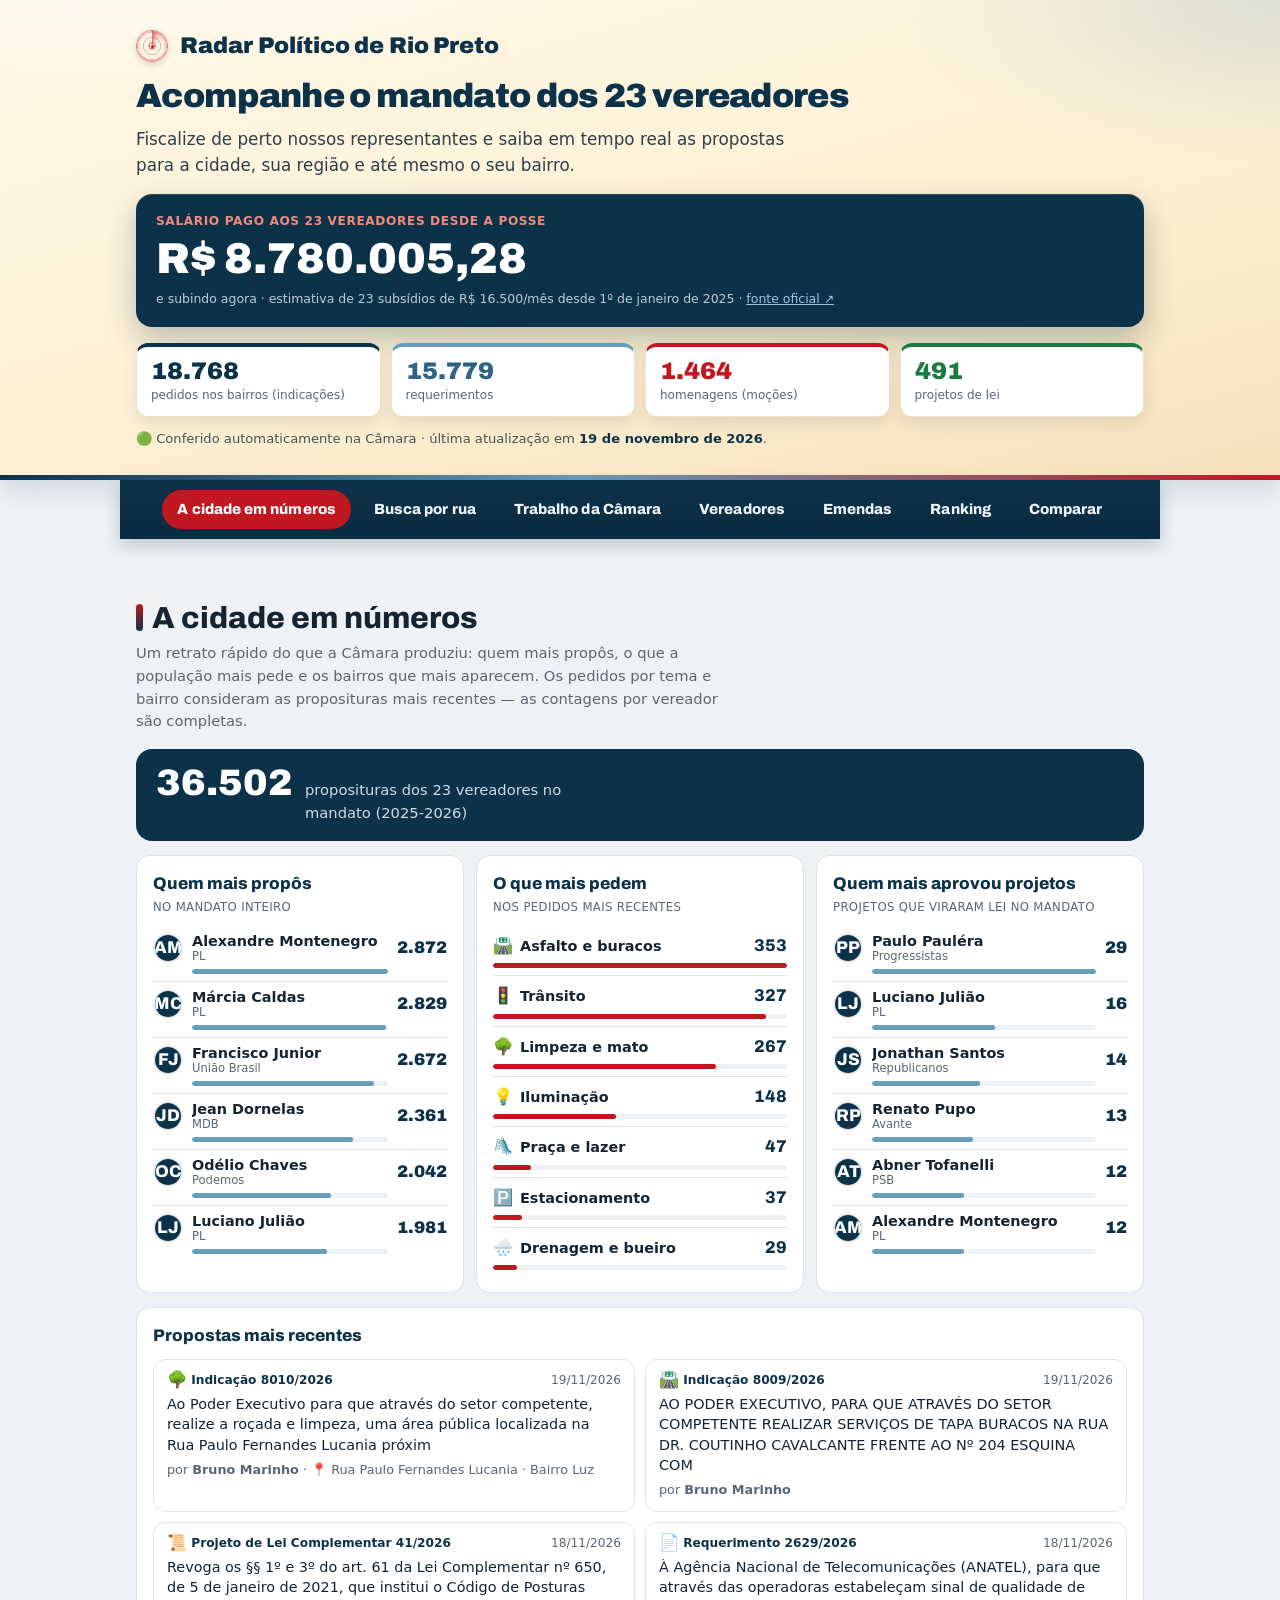
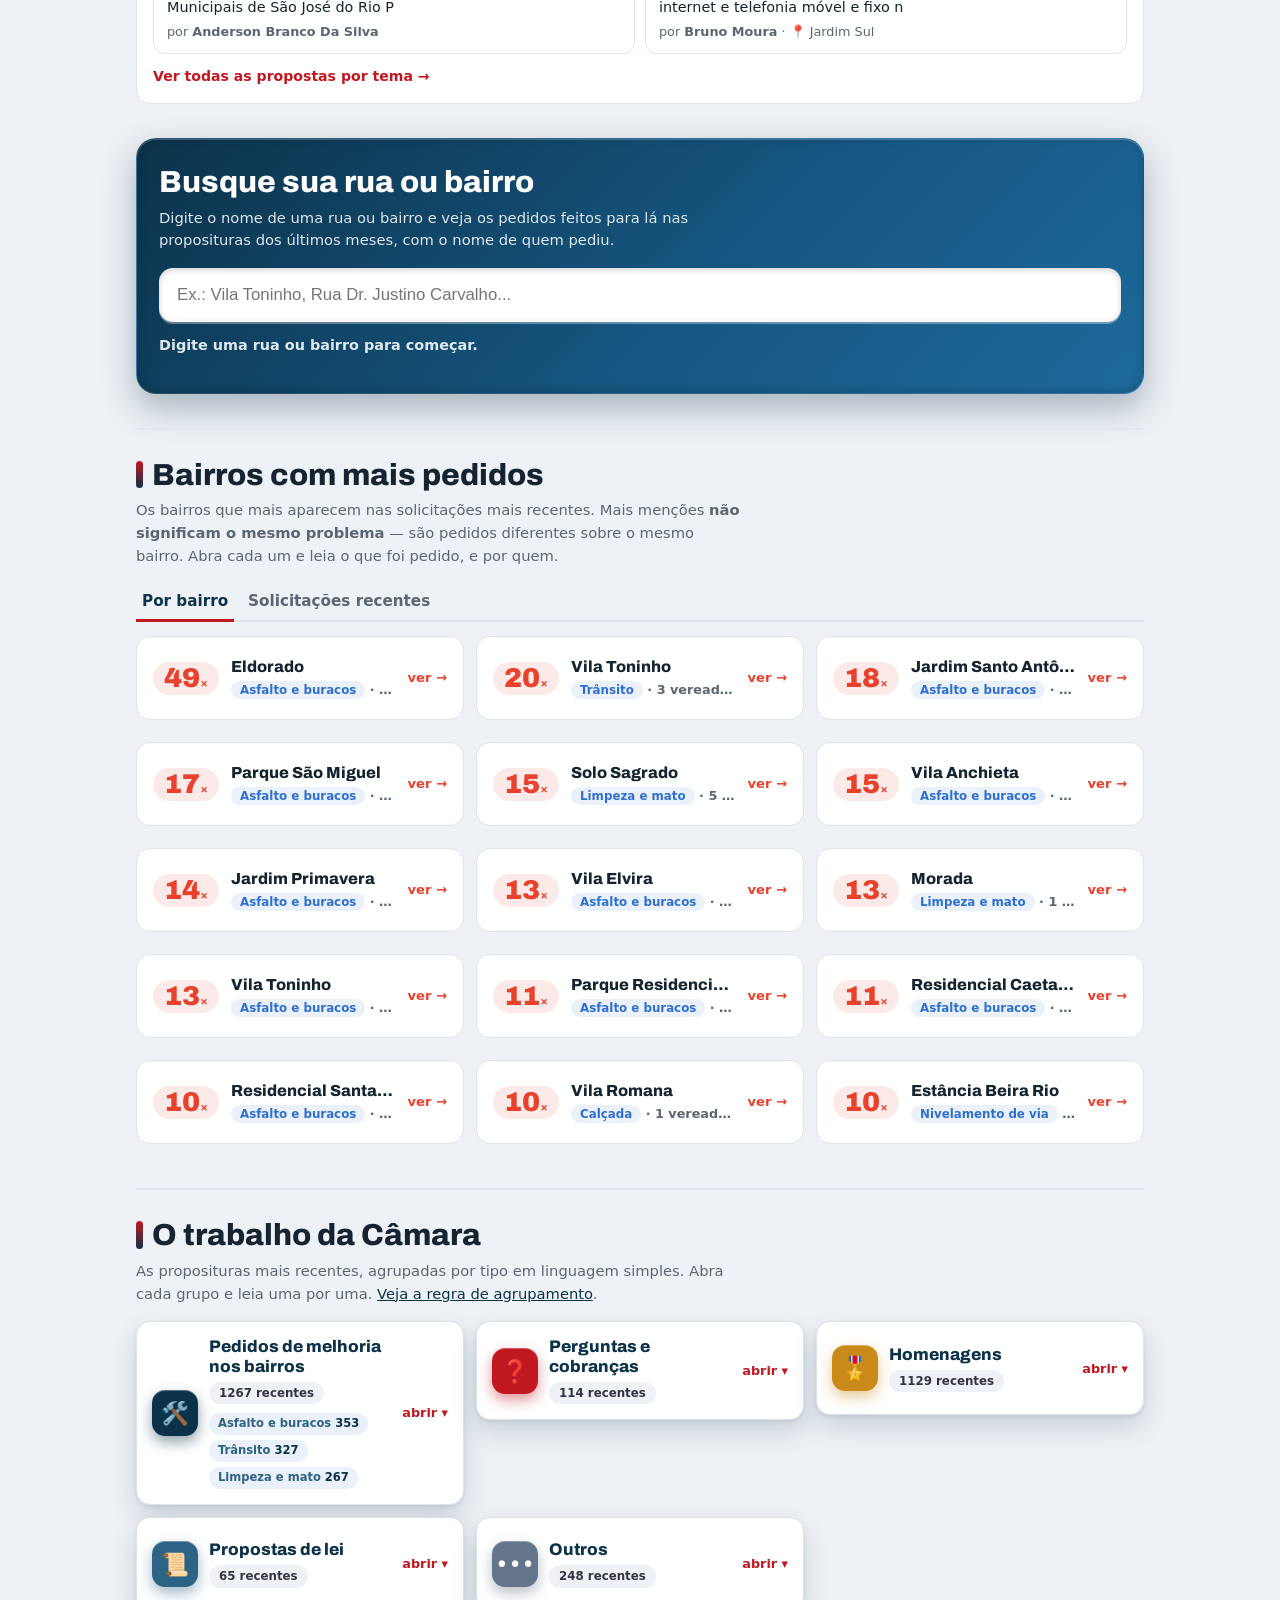
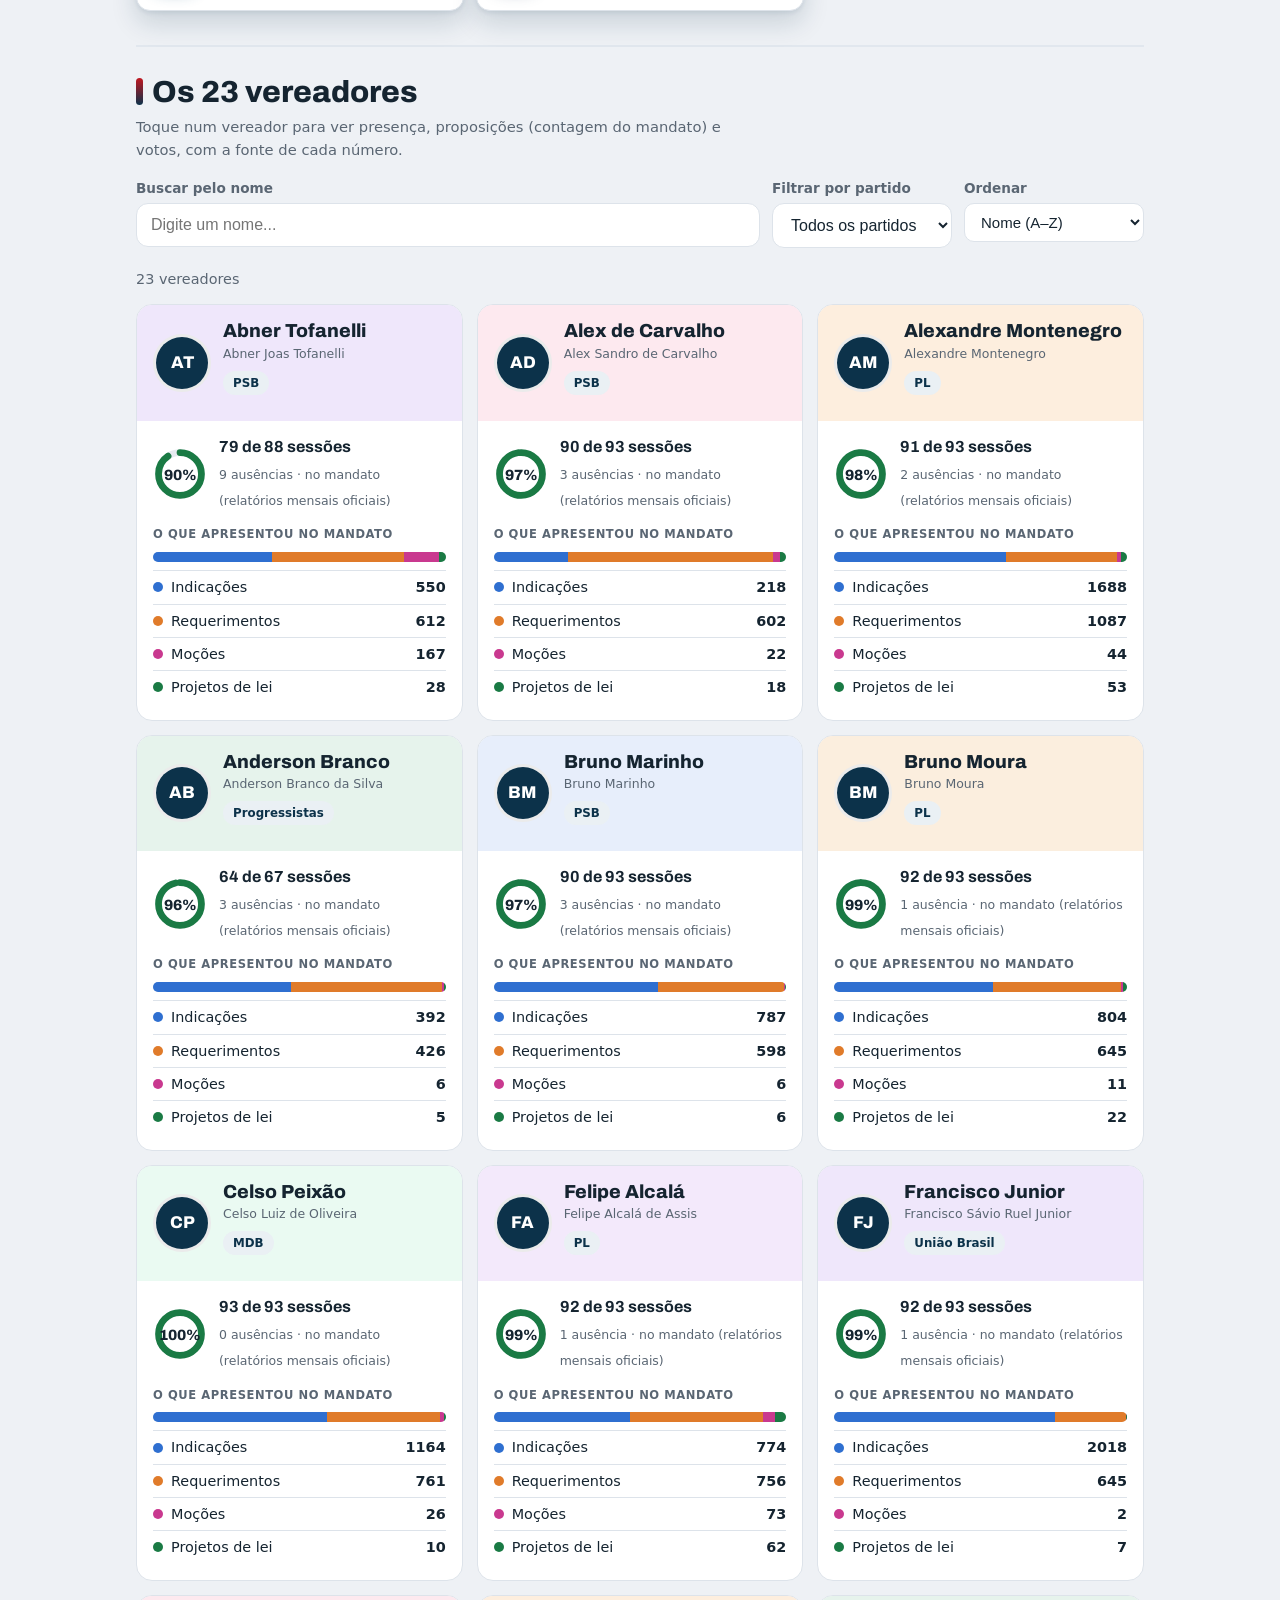
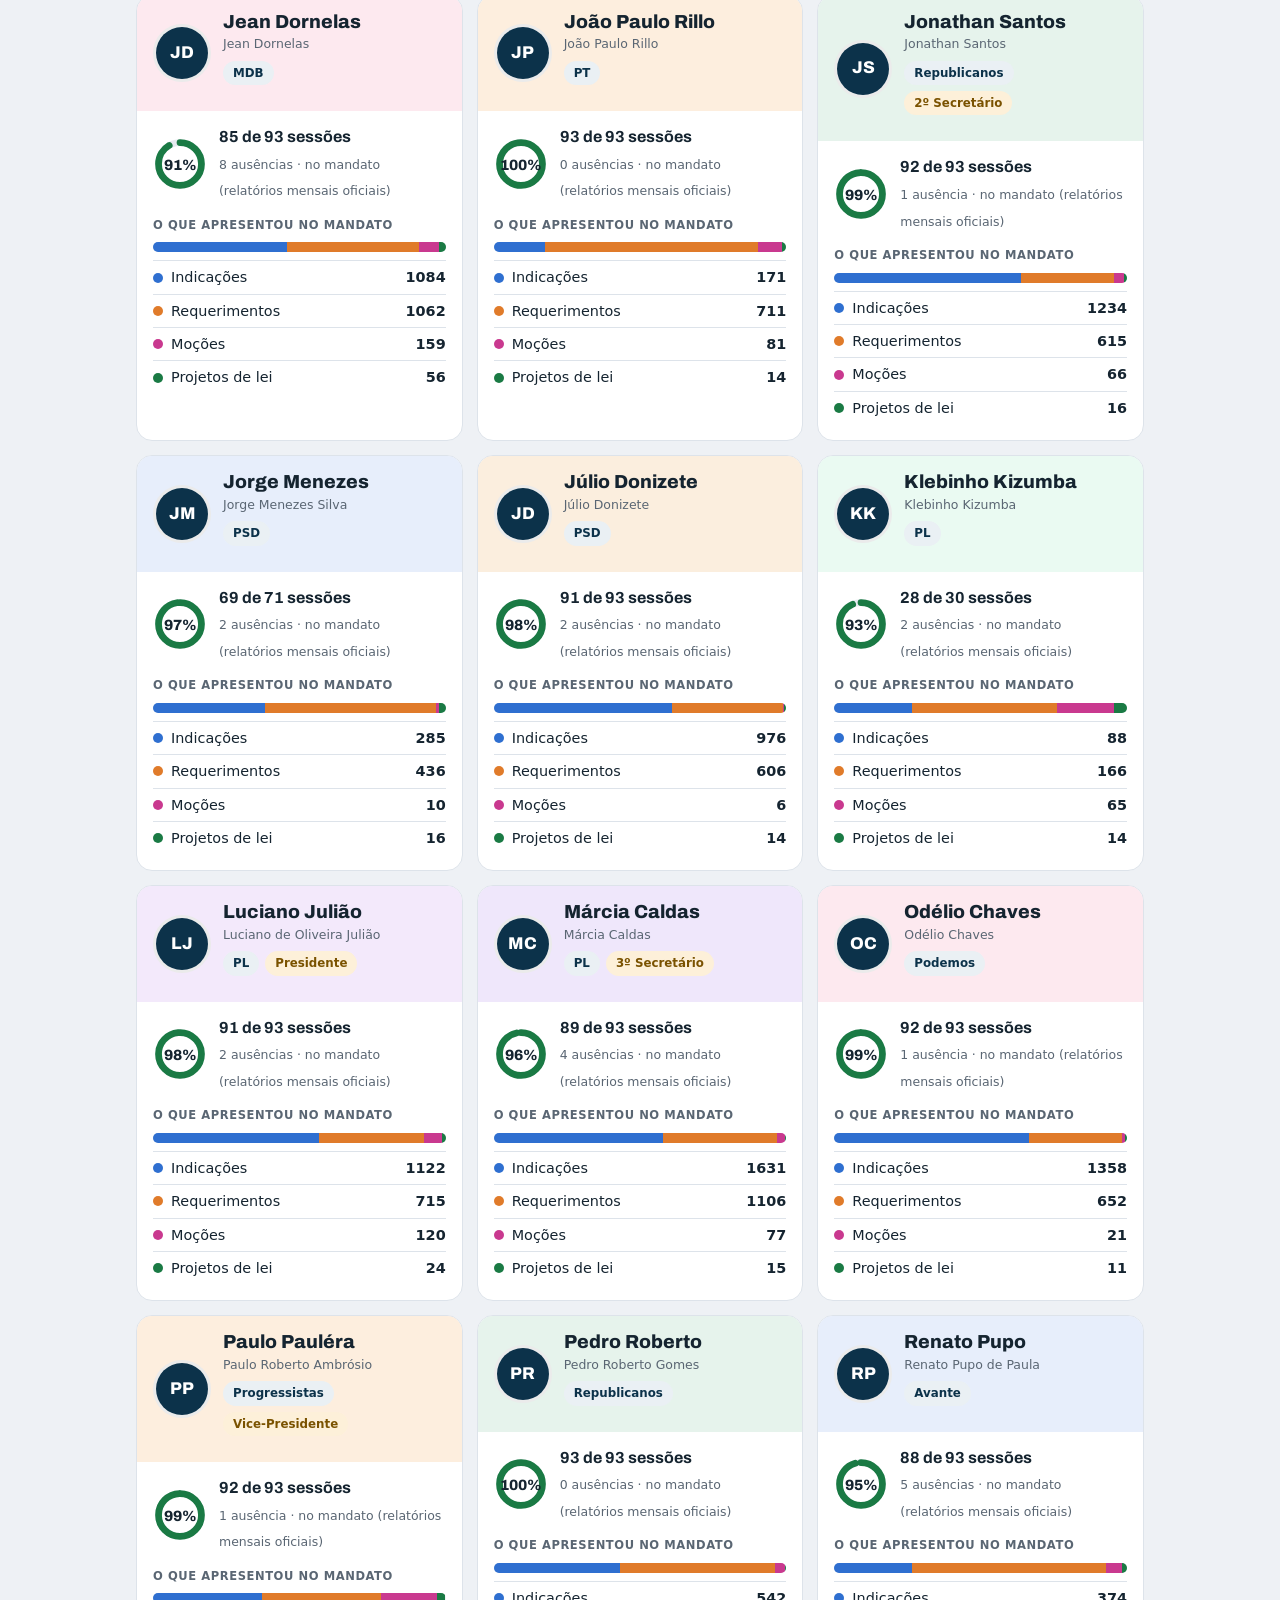
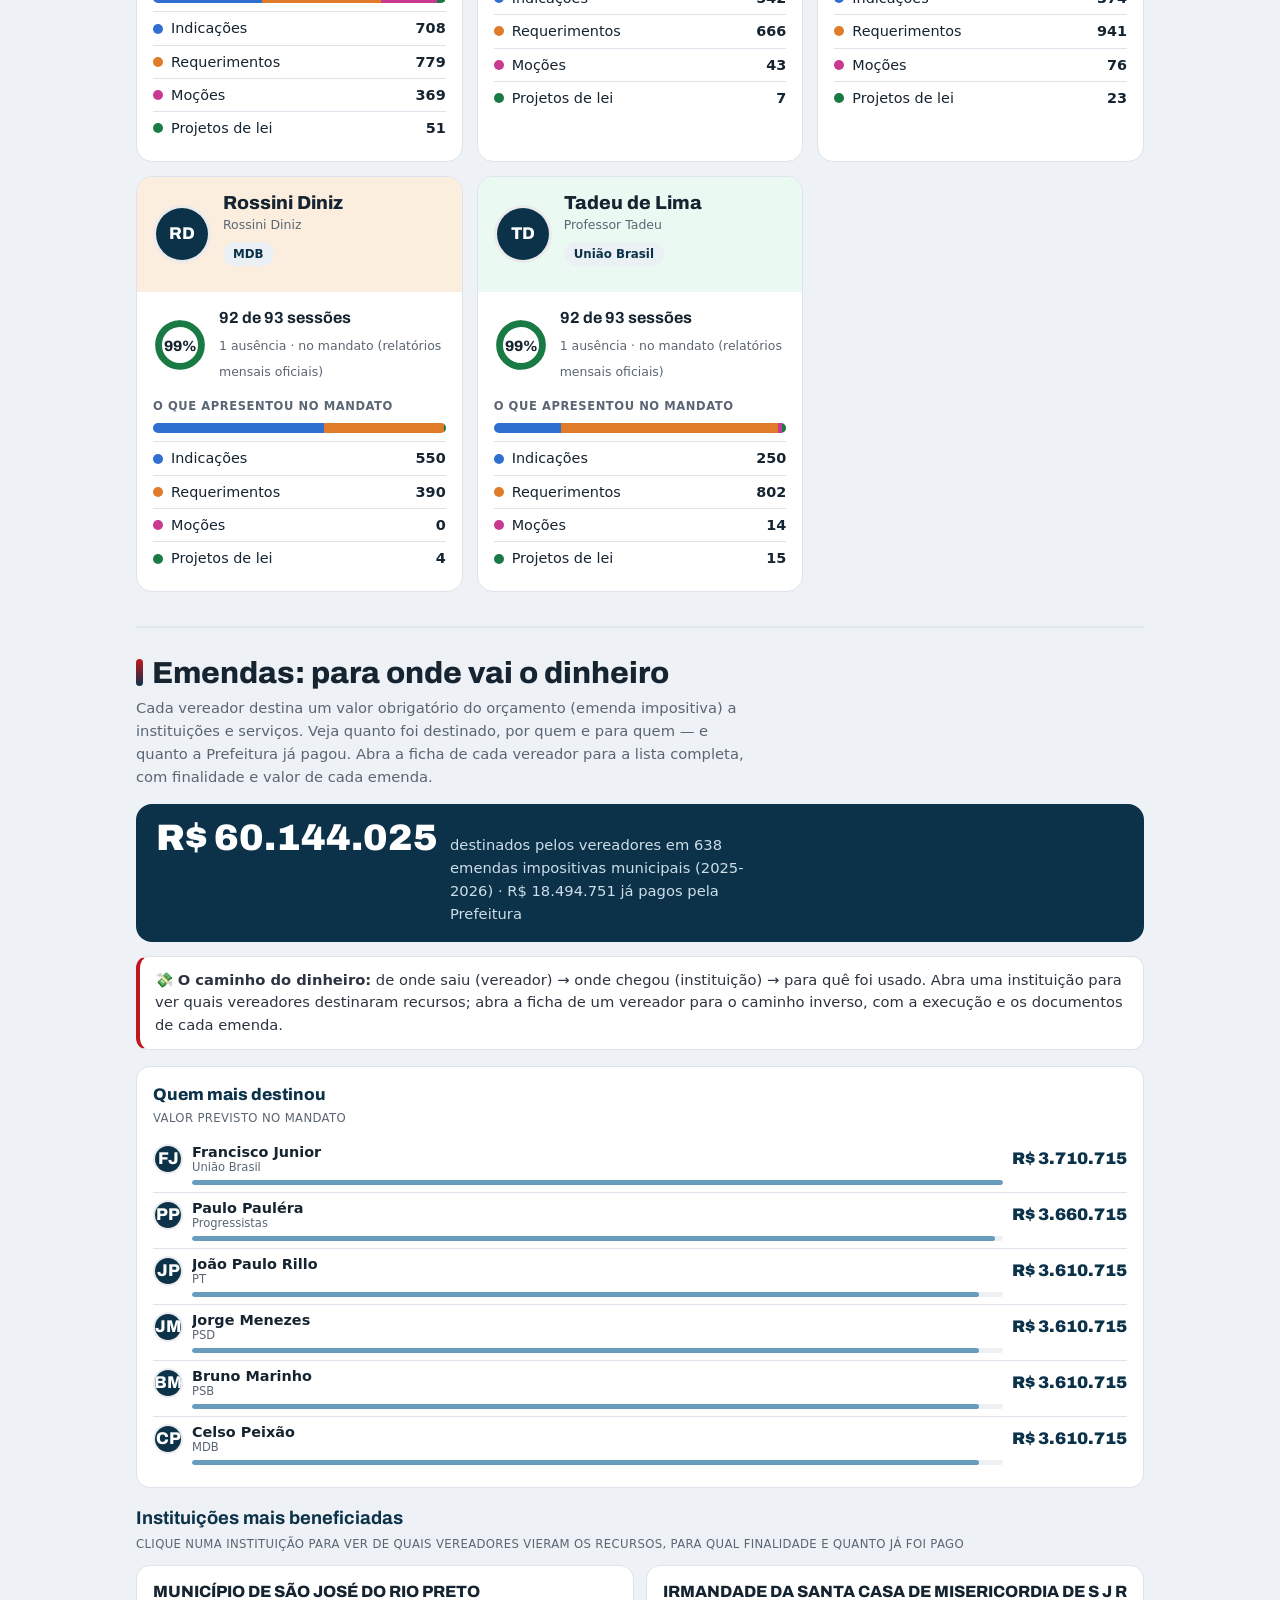
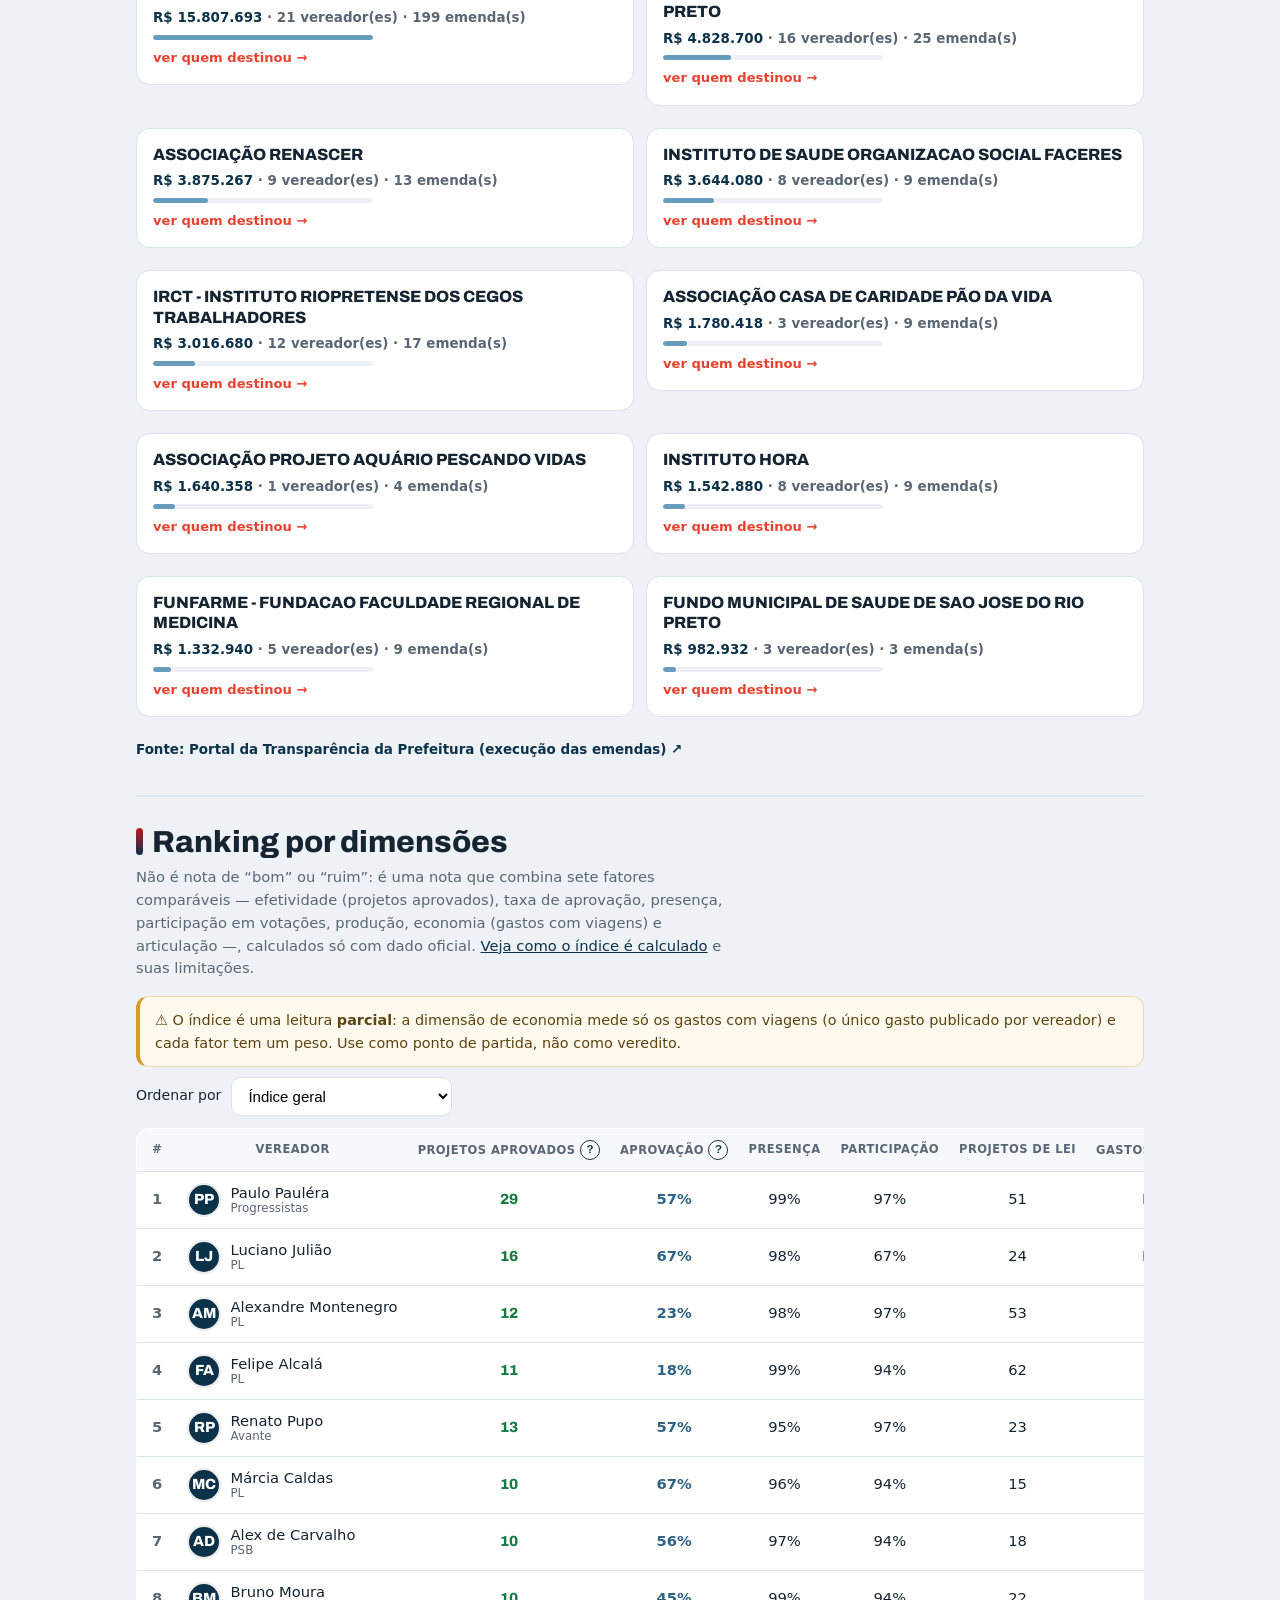
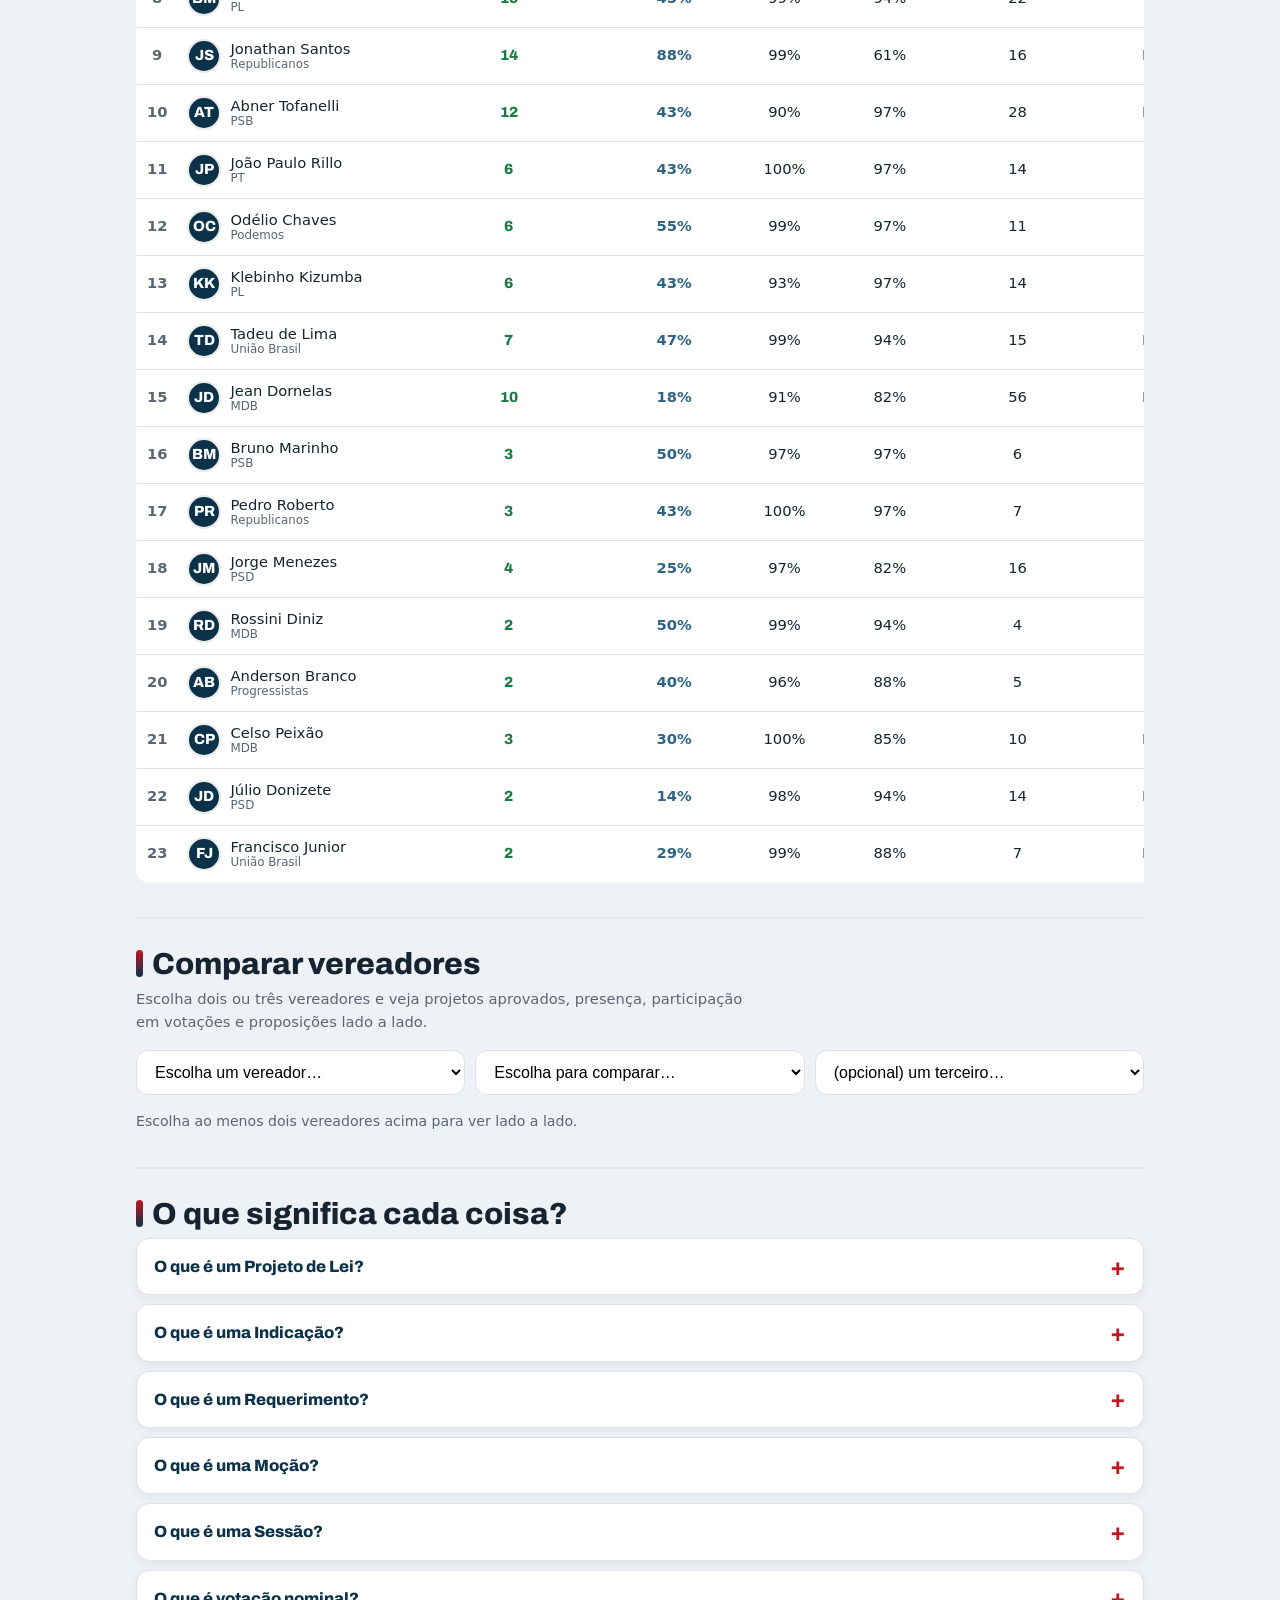
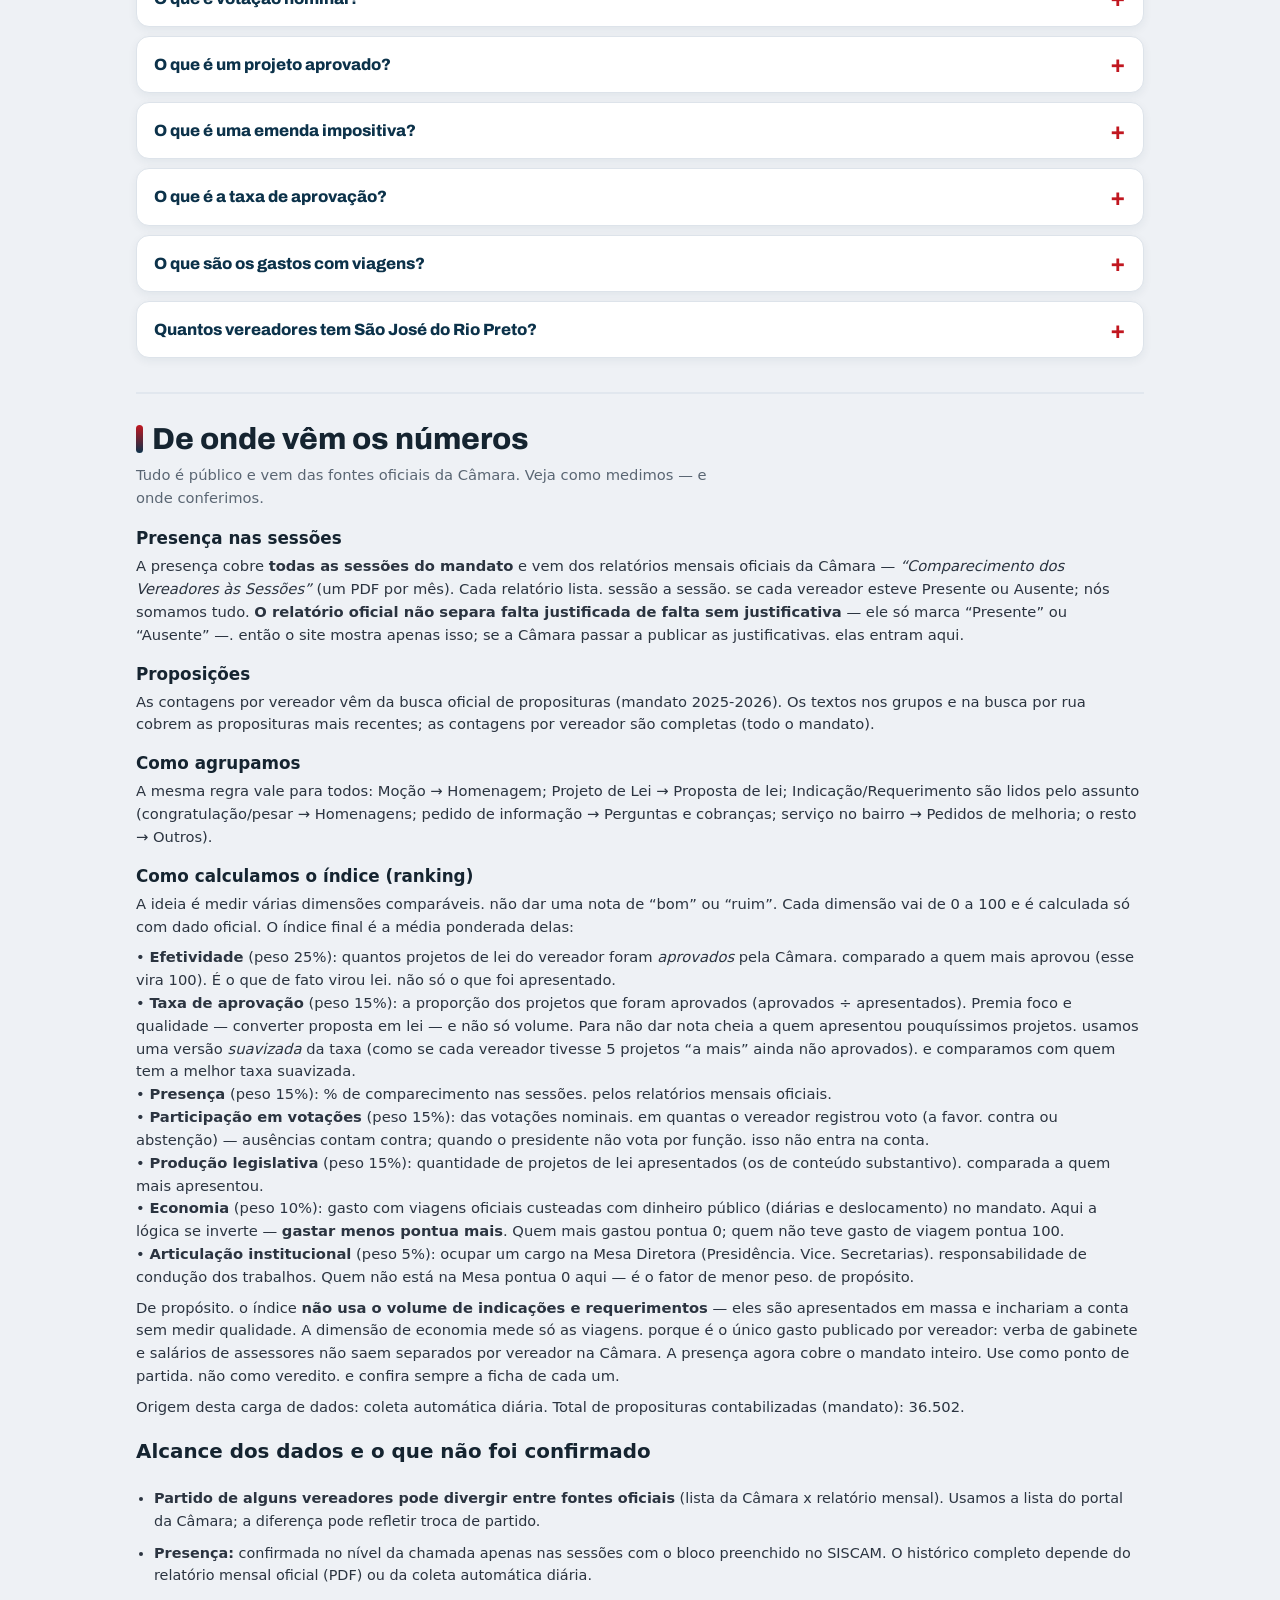
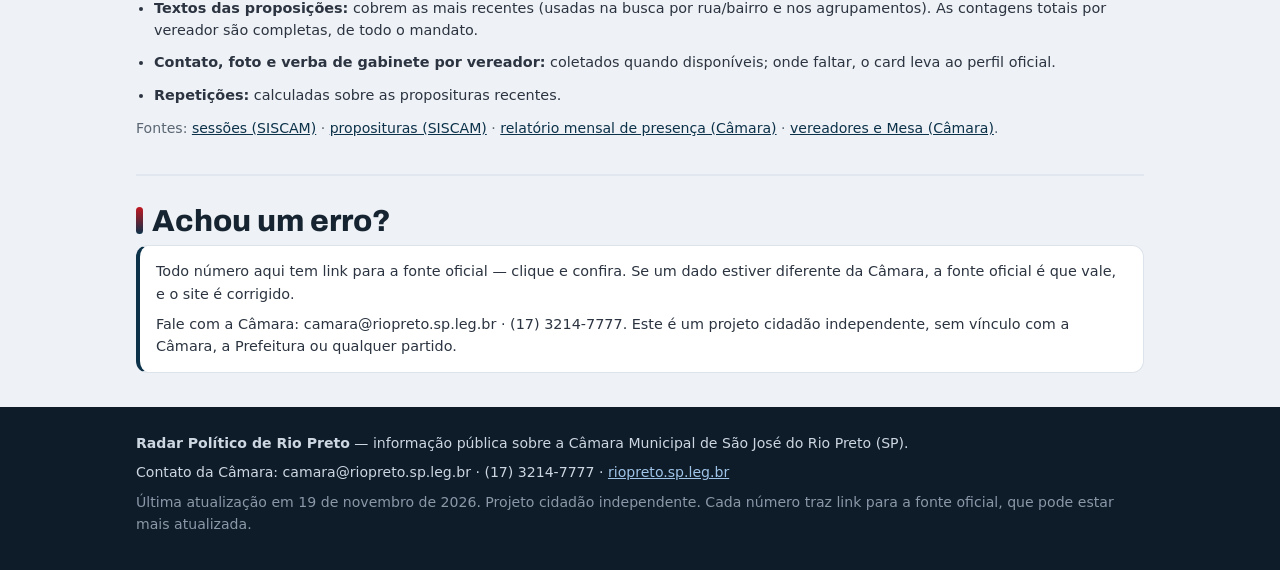
==== index.html @ 47ac81cb "Favicon do site: radar (SVG + PNG 16/32/180 + ICO) e links no head Co-Authored-By: Claude Opus 4.8 <" ====
<!DOCTYPE html>
<html lang="pt-BR">
<head>
<meta charset="utf-8">
<meta name="viewport" content="width=device-width, initial-scale=1">
<title>Radar Político de Rio Preto — o que cada vereador faz | SP</title>
<meta name="description" content="Radar Político de Rio Preto: presença, proposições e votos dos 23 vereadores de São José do Rio Preto (SP), mandato 2025–2028, com busca por rua ou bairro. Cada número tem link para a fonte oficial. Atualizado em 19 de novembro de 2026.">
<link rel="canonical" href="https://radarpoliticorp.com.br/">
<link rel="icon" type="image/svg+xml" href="/favicon.svg">
<link rel="icon" type="image/png" sizes="32x32" href="/favicon-32.png">
<link rel="icon" type="image/png" sizes="16x16" href="/favicon-16.png">
<link rel="icon" href="/favicon.ico" sizes="any">
<link rel="apple-touch-icon" href="/apple-touch-icon.png">
<meta name="robots" content="index, follow">
<meta property="og:type" content="website"><meta property="og:locale" content="pt_BR">
<meta property="og:site_name" content="Radar Político de Rio Preto">
<meta property="og:title" content="Radar Político de Rio Preto — o que cada vereador faz | SP"><meta property="og:description" content="Radar Político de Rio Preto: presença, proposições e votos dos 23 vereadores de São José do Rio Preto (SP), mandato 2025–2028, com busca por rua ou bairro. Cada número tem link para a fonte oficial. Atualizado em 19 de novembro de 2026.">
<meta property="og:url" content="https://radarpoliticorp.com.br/"><meta property="og:image" content="https://radarpoliticorp.com.br/og.png">
<meta name="twitter:card" content="summary_large_image">
<meta name="twitter:title" content="Radar Político de Rio Preto — o que cada vereador faz | SP"><meta name="twitter:description" content="Radar Político de Rio Preto: presença, proposições e votos dos 23 vereadores de São José do Rio Preto (SP), mandato 2025–2028, com busca por rua ou bairro. Cada número tem link para a fonte oficial. Atualizado em 19 de novembro de 2026.">
<link rel="preconnect" href="https://fonts.googleapis.com"><link rel="preconnect" href="https://fonts.gstatic.com" crossorigin>
<link href="https://fonts.googleapis.com/css2?family=Archivo:wght@500;700;800;900&display=swap" rel="stylesheet">
<script type="application/ld+json">{"@context": "https://schema.org", "@type": "WebSite", "name": "Radar Político de Rio Preto", "url": "https://radarpoliticorp.com.br", "inLanguage": "pt-BR", "potentialAction": {"@type": "SearchAction", "target": {"@type": "EntryPoint", "urlTemplate": "https://radarpoliticorp.com.br/?rua={search_term_string}"}, "query-input": "required name=search_term_string"}}</script>
<script type="application/ld+json">{"@context": "https://schema.org", "@type": "GovernmentOrganization", "name": "Câmara Municipal de São José do Rio Preto", "url": "https://www.riopreto.sp.leg.br/", "email": "camara@riopreto.sp.leg.br", "telephone": "+551732147777", "address": {"@type": "PostalAddress", "addressLocality": "São José do Rio Preto", "addressRegion": "SP", "addressCountry": "BR"}}</script>
<script type="application/ld+json">{"@context": "https://schema.org", "@type": "FAQPage", "mainEntity": [{"@type": "Question", "name": "O que é um Projeto de Lei?", "acceptedAnswer": {"@type": "Answer", "text": "Uma proposta para criar ou mudar uma lei da cidade. Se os vereadores aprovam e o prefeito sanciona, vira lei e vale para todos. Aqui somamos também os Projetos de Lei Complementar, um tipo especial usado para assuntos que a Lei Orgânica do município exige tratar com regras mais detalhadas."}}, {"@type": "Question", "name": "O que é uma Indicação?", "acceptedAnswer": {"@type": "Answer", "text": "Um pedido ou sugestão do vereador ao prefeito — por exemplo, tapar um buraco, podar uma árvore ou trocar uma lâmpada. Não vira lei e a prefeitura não é obrigada a atender. É o tipo mais comum e costuma ser apresentado em grande quantidade, então um número alto não significa, sozinho, mais trabalho."}}, {"@type": "Question", "name": "O que é um Requerimento?", "acceptedAnswer": {"@type": "Answer", "text": "Um pedido formal feito dentro da própria Câmara — pedir uma informação, convidar alguém, registrar uma congratulação ou um voto de pesar."}}, {"@type": "Question", "name": "O que é uma Moção?", "acceptedAnswer": {"@type": "Answer", "text": "Uma manifestação oficial da Câmara: de apoio, de pesar, de repúdio ou de congratulação a uma pessoa, grupo ou causa."}}, {"@type": "Question", "name": "O que é uma Sessão?", "acceptedAnswer": {"@type": "Answer", "text": "A reunião em que os vereadores debatem e votam. As ordinárias costumam ser semanais. Cada uma tem duas listas de presença: a Chamada Regimental (na abertura) e a Chamada da Ordem do Dia (na hora de votar)."}}, {"@type": "Question", "name": "O que é votação nominal?", "acceptedAnswer": {"@type": "Answer", "text": "Quando fica registrado o voto de cada vereador, um por um. Na votação simbólica a Câmara registra só o resultado geral, sem o nome de cada um — nesses casos não dá para saber como cada um votou."}}, {"@type": "Question", "name": "O que é um projeto aprovado?", "acceptedAnswer": {"@type": "Answer", "text": "É um Projeto de Lei (ou Projeto de Lei Complementar) de autoria do vereador que já foi aprovado pela Câmara — ou seja, saiu do papel e virou (ou está prestes a virar) lei. Diferente da quantidade de projetos apresentados, aqui conta o que de fato foi adiante. Contamos só os projetos com situação “APROVADO” no sistema da Câmara, no mandato atual."}}, {"@type": "Question", "name": "O que é uma emenda impositiva?", "acceptedAnswer": {"@type": "Answer", "text": "É uma fatia do orçamento que cada vereador tem direito de destinar, de forma obrigatória, a instituições (hospitais, entidades sociais, associações) ou a serviços públicos. O vereador indica o valor e o destino; a Prefeitura é obrigada a executar. Aqui mostramos o valor indicado (previsto), a quem foi destinado, para qual finalidade e quanto já foi pago. É uma das formas mais concretas de ver para onde cada vereador direciona dinheiro público."}}, {"@type": "Question", "name": "O que é a taxa de aprovação?", "acceptedAnswer": {"@type": "Answer", "text": "É a proporção dos projetos de lei do vereador que de fato foram aprovados: aprovados ÷ apresentados. Mede foco e qualidade — transformar proposta em lei —, não só volume. Alguém que apresenta 8 e aprova 6 (75%) aproveita melhor do que quem apresenta 60 e aprova 11 (18%). No índice, usamos uma versão suavizada dessa taxa, para não dar nota cheia a quem apresentou pouquíssimos projetos (ex.: 1 de 1)."}}, {"@type": "Question", "name": "O que são os gastos com viagens?", "acceptedAnswer": {"@type": "Answer", "text": "É quanto de dinheiro público a Câmara pagou em diárias e despesas de deslocamento (transporte, hospedagem) de cada vereador em viagens oficiais — reuniões em São Paulo, Brasília, etc. Somamos o “Total da despesa” de cada viagem publicada no Portal da Transparência da Câmara. Em viagens de grupo, o custo é dividido igualmente entre os participantes. No ranking, gastar menos pontua mais (critério de economia)."}}, {"@type": "Question", "name": "Quantos vereadores tem São José do Rio Preto?", "acceptedAnswer": {"@type": "Answer", "text": "A Câmara Municipal de São José do Rio Preto tem 23 vereadores no mandato de 2025 a 2028."}}]}</script>
<style>
:root{--bg:#eef1f5;--card:#ffffff;--ink:#141a21;--muted:#5a6673;--line:#dde3ea;--accent:#0f4c81;--accent-ink:#0b3a63;--sim:#1a7a44;--sim-bg:#e6f4ec;--nao:#b23b2e;--nao-bg:#fbeae7;--neutro:#6b7280;--neutro-bg:#eef1f4;--chip:#eef2f7;--radius:16px}
*{box-sizing:border-box}
html{scroll-behavior:smooth}
body{margin:0;font-family:system-ui,-apple-system,"Segoe UI",Roboto,Arial,sans-serif;background:var(--bg);color:var(--ink);line-height:1.55;font-size:17px}
a{color:var(--accent-ink)}
.wrap{max-width:1040px;margin:0 auto;padding:0 16px}
header.top{background:linear-gradient(160deg,#0f4c81,#12639f);color:#fff;padding:28px 0 24px}
header.top .wrap{padding:0 16px}
.brand{font-size:.82rem;letter-spacing:.14em;text-transform:uppercase;opacity:.85;margin:0 0 6px;font-weight:700}
h1{margin:0 0 10px;font-size:1.7rem;line-height:1.2}
.lead{margin:0;font-size:1.05rem;opacity:.95;max-width:62ch}
.meta-top{margin-top:14px;font-size:.9rem;opacity:.92;display:flex;flex-wrap:wrap;gap:8px 18px}
.meta-top strong{font-weight:700}
main{padding:22px 0 10px}
.controls{display:flex;flex-wrap:wrap;gap:12px;margin:6px 0 20px}
.controls label{font-weight:600;font-size:.85rem;color:var(--muted);display:block;margin-bottom:4px}
.controls input,.controls select{font-size:16px;padding:12px 14px;border:1.5px solid var(--line);border-radius:12px;background:#fff;color:var(--ink);width:100%}
.c-busca{flex:1 1 260px}.c-part{flex:0 1 220px}
.count-info{font-size:.9rem;color:var(--muted);margin:0 0 14px}
.grid{display:grid;grid-template-columns:repeat(auto-fill,minmax(250px,1fr));gap:14px}
.card{background:var(--card);border:1px solid var(--line);border-radius:var(--radius);overflow:hidden;transition:box-shadow .15s,transform .15s}
.card:hover,.card:focus-within{box-shadow:0 8px 24px rgba(16,40,70,.12);transform:translateY(-2px)}
.card-link{display:flex;gap:14px;padding:16px;text-decoration:none;color:inherit;align-items:flex-start}
.avatar{flex:none;width:52px;height:52px;border-radius:50%;background:var(--accent);color:#fff;display:flex;align-items:center;justify-content:center;font-weight:700;font-size:1.05rem}
.avatar-lg{width:70px;height:70px;font-size:1.4rem}
.card-nome{margin:0;font-size:1.12rem}
.card-sub{margin:2px 0 8px;font-size:.82rem;color:var(--muted)}
.chips{display:flex;flex-wrap:wrap;gap:6px;margin-bottom:10px}
.chip{font-size:.74rem;font-weight:600;padding:3px 10px;border-radius:999px;background:var(--chip);color:#334}
.chip-mesa{background:#fdf0d9;color:#7a5200}
.mini{display:grid;grid-template-columns:1fr 1fr;gap:6px 12px;margin:0}
.mini div{display:flex;justify-content:space-between;gap:8px;border-top:1px solid var(--line);padding-top:5px}
.mini dt{font-size:.78rem;color:var(--muted)}
.mini dd{margin:0;font-weight:700;font-size:.95rem}
/* detalhe */
.detalhe{display:none;background:var(--card);border:1px solid var(--line);border-radius:var(--radius);padding:20px;margin-top:10px}
.voltar{display:inline-block;margin-bottom:12px;font-weight:600;text-decoration:none}
.detalhe-head{display:flex;gap:16px;align-items:center;flex-wrap:wrap;border-bottom:1px solid var(--line);padding-bottom:16px;margin-bottom:8px}
.detalhe-head h2{margin:0;font-size:1.5rem}
.detalhe-nome{margin:2px 0 8px;color:var(--muted);font-size:.92rem}
.detalhe-mesa{margin:6px 0 0;font-weight:600;color:#7a5200}
.bloco{padding:16px 0;border-bottom:1px solid var(--line)}
.bloco:last-child{border-bottom:none}
.bloco h3{margin:0 0 6px;font-size:1.12rem}
.muted{color:var(--muted);font-size:.88rem}
.tab{width:100%;border-collapse:collapse;margin-top:10px;font-size:.92rem}
.tab th,.tab td{text-align:left;padding:10px 8px;border-bottom:1px solid var(--line);vertical-align:top}
.tab thead th{font-size:.76rem;text-transform:uppercase;letter-spacing:.04em;color:var(--muted)}
.tab td.num,.tab th .num{font-weight:700}
td.num{font-weight:700;font-variant-numeric:tabular-nums}
.status{display:inline-block;font-weight:700;font-size:.82rem;padding:3px 10px;border-radius:999px}
.status.sim{background:var(--sim-bg);color:var(--sim)}
.status.nao{background:var(--nao-bg);color:var(--nao)}
.status.neutro{background:var(--neutro-bg);color:var(--neutro)}
.fonte{font-size:.84rem;font-weight:600;text-decoration:none;color:var(--accent-ink)}
.fonte:hover{text-decoration:underline}
.ajuda{border:1.5px solid var(--accent);color:var(--accent);background:#fff;width:20px;height:20px;border-radius:50%;font-weight:700;font-size:.72rem;cursor:pointer;line-height:1;padding:0;vertical-align:middle}
.ajuda:hover,.ajuda:focus{background:var(--accent);color:#fff}
section.sec{margin:30px 0}
section.sec h2{font-size:1.3rem;margin:0 0 12px}
.gloss-item{background:var(--card);border:1px solid var(--line);border-radius:12px;padding:14px 16px;margin-bottom:10px}
.gloss-item h3{margin:0 0 4px;font-size:1.02rem}
.gloss-item p{margin:0;font-size:.92rem;color:#2b3440}
.aviso{background:#fff;border:1px solid var(--line);border-left:4px solid var(--accent);border-radius:12px;padding:14px 16px;font-size:.9rem;color:#2b3440}
footer{background:#0e1b28;color:#cdd7e2;margin-top:34px;padding:26px 0;font-size:.88rem}
footer a{color:#9fc4e8}
footer .wrap>div{margin-bottom:8px}
/* popover ajuda */
#pop{position:fixed;inset:auto 0 0 0;background:#fff;border-top:3px solid var(--accent);box-shadow:0 -6px 24px rgba(0,0,0,.2);padding:18px;z-index:50;display:none;max-height:70vh;overflow:auto}
#pop.open{display:block}
#pop h4{margin:0 0 6px;font-size:1.05rem}
#pop p{margin:0;font-size:.95rem}
#pop .fechar{position:absolute;top:10px;right:12px;border:none;background:#eef2f7;border-radius:8px;padding:6px 12px;font-weight:700;cursor:pointer}
#backdrop{position:fixed;inset:0;background:rgba(10,20,30,.35);z-index:40;display:none}
#backdrop.open{display:block}
@media(min-width:640px){h1{font-size:2.1rem}#pop{inset:auto auto 20px 50%;transform:translateX(-50%);max-width:520px;border-radius:14px;border-top:none;border:1px solid var(--line)}}
:focus-visible{outline:3px solid #ffbf47;outline-offset:2px}
.skip{position:absolute;left:-999px}.skip:focus{left:12px;top:12px;background:#fff;padding:10px;border-radius:8px;z-index:60}

.sec2{margin:34px 0}
.sec2 h2{font-size:1.4rem;margin:0 0 6px}
.sec2 .sub{color:var(--muted);font-size:.92rem;margin:0 0 16px;max-width:65ch}
.buscaRua{display:flex;gap:10px;flex-wrap:wrap;margin-bottom:12px}
.buscaRua input{flex:1 1 280px;font-size:16px;padding:14px 16px;border:1.5px solid var(--line);border-radius:12px}
#rua-info{font-size:.9rem;color:var(--muted);margin:0 0 10px}
.lista-itens{list-style:none;margin:0;padding:0;display:flex;flex-direction:column;gap:10px}
.it{background:#fff;border:1px solid var(--line);border-radius:12px;padding:12px 14px}
.it-top{display:flex;justify-content:space-between;gap:8px;font-size:.78rem;color:var(--muted);margin-bottom:4px}
.it-tipo{font-weight:700;color:var(--accent-ink)}
.it-ass{font-size:.95rem;line-height:1.45}
.it-local{font-size:.84rem;color:#2b3440;margin-top:6px}
.it-aut{font-size:.82rem;color:var(--muted);margin-top:6px}
.it-sub{display:inline-block;background:var(--chip);border-radius:999px;padding:2px 9px;font-size:.72rem;font-weight:600;margin-left:6px}
.grupo,.rep{background:#fff;border:1px solid var(--line);border-radius:14px;margin-bottom:10px;overflow:hidden}
.grupo>summary,.rep>summary{list-style:none;cursor:pointer;padding:16px;display:flex;align-items:center;gap:10px;font-weight:600}
.grupo>summary::-webkit-details-marker,.rep>summary::-webkit-details-marker{display:none}
.grupo>summary::before,.rep>summary::before{content:"▸";color:var(--accent);font-size:1rem;transition:transform .15s}
.grupo[open]>summary::before,.rep[open]>summary::before{transform:rotate(90deg)}
.g-nome{flex:1;font-size:1.05rem}
.g-cont,.rep-n{background:var(--chip);border-radius:999px;padding:3px 11px;font-size:.78rem;color:#334;font-weight:700}
.grupo .lista-itens,.rep .lista-itens{padding:0 16px 16px}
.rep-loc{flex:1;font-size:1.05rem}
.rep-tag{background:#fdf0d9;color:#7a5200;border-radius:999px;padding:3px 10px;font-size:.74rem;font-weight:700}
.rep-n{background:var(--nao-bg);color:var(--nao)}
.rep-meta{padding:0 16px;margin:2px 0 8px;font-size:.84rem;color:var(--muted)}
.met h3{font-size:1.05rem;margin:14px 0 4px}
.met p{margin:0 0 8px;font-size:.92rem;color:#2b3440}
.aviso-lista{margin:0;padding-left:18px}
.aviso-lista li{margin-bottom:10px;font-size:.9rem;color:#2b3440}
.alerta{background:#fff8ec;border:1px solid #f0d9a8;border-left:4px solid #d89a2a;border-radius:12px;padding:12px 15px;font-size:.9rem;color:#5a4412;margin:10px 0}
nav.secnav{position:sticky;top:0;z-index:20;background:rgba(255,255,255,.95);backdrop-filter:blur(6px);border-bottom:1px solid var(--line);margin:0 -16px 18px;padding:10px 16px;display:flex;gap:14px;overflow-x:auto;font-size:.86rem}
nav.secnav a{white-space:nowrap;text-decoration:none;color:var(--accent-ink);font-weight:600}

/* ===== v3: fotos, frequência, tiles, redesign ===== */
h1,h2,.card-nome,.detalhe-head h2,.rep-loc,.g-nome,.tile b,.freq-txt strong{font-family:'Archivo',system-ui,sans-serif}
h1{font-weight:900;letter-spacing:-.02em}
h2{font-weight:800}
.ao-vivo{display:inline-block;width:9px;height:9px;border-radius:50%;background:#ff5a45;animation:pulse 2s infinite;vertical-align:baseline}
@keyframes pulse{0%{box-shadow:0 0 0 0 rgba(255,90,69,.5)}70%{box-shadow:0 0 0 7px rgba(255,90,69,0)}100%{box-shadow:0 0 0 0 rgba(255,90,69,0)}}
.tiles{display:grid;grid-template-columns:repeat(2,1fr);gap:10px;margin:16px 0 4px}
.tile{background:rgba(255,255,255,.14);border-radius:12px;padding:11px 13px}
.tile b{display:block;font-size:1.45rem;font-weight:900;line-height:1}
.tile span{font-size:.75rem;opacity:.92;display:block;margin-top:3px}
.freshness{font-size:.82rem;opacity:.92;margin:12px 0 0}
@media(min-width:640px){.tiles{grid-template-columns:repeat(4,1fr)}}
.card{padding:0;overflow:hidden}
.card-link{display:block;padding:0}
.card-head{display:flex;gap:12px;align-items:center;padding:16px}
.foto{flex:none;width:58px;height:58px;border-radius:50%;overflow:hidden;background:#fff;border:3px solid rgba(0,0,0,.08);display:block}
.foto img{width:100%;height:100%;object-fit:cover;object-position:top center}
.foto-ini{width:100%;height:100%;align-items:center;justify-content:center;background:var(--accent);color:#fff;font-weight:800;font-family:'Archivo'}
.foto-lg{width:88px;height:88px;border-width:4px}
.card-id{min-width:0}
.card-nome{margin:0;font-size:1.18rem;font-weight:800;line-height:1.1}
.card-sub{margin:2px 0 7px;font-size:.78rem;color:var(--muted)}
.card-body{padding:14px 16px 16px}
.card-label{font-size:.72rem;text-transform:uppercase;letter-spacing:.05em;color:var(--muted);margin:14px 0 8px;font-weight:700}
.freq{display:flex;align-items:center;gap:12px}
.donut{width:54px;height:54px;flex:none}
.freq-lg .donut{width:74px;height:74px}
.d-bg{fill:none;stroke:#e6eaf0;stroke-width:5}
.d-fg{fill:none;stroke:#1a7a44;stroke-width:5;stroke-linecap:round}
.d-txt{font-size:11px;font-weight:800;fill:var(--ink);text-anchor:middle;dominant-baseline:central;font-family:'Archivo'}
.freq-txt strong{display:block;font-size:1rem}
.freq-txt .muted{font-size:.78rem}
.freq-lg .freq-txt strong{font-size:1.25rem}
.destaque-freq .freq{background:#f4f8f5;border:1px solid #d9ebe0;border-radius:14px;padding:14px}
.barra{display:flex;height:10px;border-radius:6px;overflow:hidden;background:#eef1f4;margin-bottom:8px}
.barra span{display:block;height:100%}
.cats{list-style:none;margin:0;padding:0}
.cats li{display:flex;align-items:center;gap:8px;font-size:.9rem;padding:5px 0;border-top:1px solid var(--line)}
.cats li b{margin-left:auto;font-weight:800;font-variant-numeric:tabular-nums}
.dot{width:10px;height:10px;border-radius:50%;flex:none}
.rep>summary{align-items:center;gap:12px}
.rep>summary::before{display:none}
.rep-n{font-family:'Archivo';font-weight:900;font-size:1.7rem;color:#e8422e;line-height:1;flex:none;min-width:46px}
.rep-n small{font-size:.8rem;font-weight:700}
.rep-main{flex:1;min-width:0}
.rep-loc{font-size:1.05rem;font-weight:800;display:block}
.rep-meta2{font-size:.82rem;color:var(--muted);margin-top:2px}
.rep-tag{background:#eaf1fb;color:#2f6fd0;border-radius:999px;padding:2px 9px;font-size:.74rem;font-weight:700}
.rep-cta{color:#e8422e;font-weight:700;font-size:.82rem;white-space:nowrap}
.contato-vereador{font-size:.95rem;margin:0 0 6px}
.contato-vereador a{font-weight:600;text-decoration:none}

/* ===== ranking + comparação ===== */
.tab-wrap{overflow-x:auto;-webkit-overflow-scrolling:touch}
.rank-head{display:flex;align-items:center;gap:10px;margin-bottom:12px;font-size:.88rem}
.rank-head select,#ordena-v{font-size:15px;padding:9px 12px;border:1.5px solid var(--line);border-radius:10px;background:#fff}
.c-part{flex:0 1 180px}
.rank-tab,.cmp-tab{width:100%;border-collapse:collapse;font-size:.92rem;background:#fff;border:1px solid var(--line);border-radius:14px;overflow:hidden}
.rank-tab th,.rank-tab td{padding:11px 10px;border-bottom:1px solid var(--line);text-align:center;white-space:nowrap}
.rank-tab thead th{font-size:.72rem;text-transform:uppercase;letter-spacing:.04em;color:var(--muted);background:#f6f8fb}
.rank-tab td.r-pos{font-weight:800;color:var(--muted);width:34px}
.rank-tab td.r-nome{text-align:left}
.rank-tab .r-nome a{display:flex;align-items:center;gap:9px;text-decoration:none;color:inherit}
.rank-tab .r-nome span{display:flex;flex-direction:column;line-height:1.15}
.rank-tab .r-nome small{color:var(--muted);font-size:.74rem}
.rank-tab td.r-indice{font-weight:800;font-family:'Archivo';color:var(--accent-ink)}
.rank-tab td.r-gasto{font-variant-numeric:tabular-nums;color:#5a6673;font-size:.86rem}
.rank-tab td.r-taxa{font-weight:700;font-variant-numeric:tabular-nums;color:#2d6384}

/* ===== v6: cards de solicitação maiores e mais informativos ===== */
.it{padding:15px 17px}
.it-top{font-size:.82rem;margin-bottom:6px}
.it-tipo{font-size:.86rem}
.it-ass{font-size:1.02rem;line-height:1.5;color:var(--ink)}
.it-local{font-size:.9rem;margin-top:8px;font-weight:600}
.it-aut{font-size:.86rem;margin-top:8px}
.it-aut strong{color:var(--navy)}
#t-bairros .lista-itens,#t-recentes .lista-itens{gap:12px}
.rep[open] .lista-itens{padding-top:4px}
.em-sit{display:inline-block;background:#eef2f7;color:#5a6673;border-radius:999px;padding:2px 9px;font-size:.72rem;font-weight:700;margin-left:4px}

/* ===== v7: cabeçalhos de seção fortes ===== */
.sec2{border-top:2px solid #e1e7ee;padding-top:26px;scroll-margin-top:66px}
#panorama{border-top:none}
.sec2>h2{font-size:1.65rem;position:relative;padding-left:16px;margin:2px 0 8px;line-height:1.1}
.sec2>h2::before{content:"";position:absolute;left:0;top:3px;bottom:3px;width:7px;border-radius:4px;background:linear-gradient(180deg,var(--red) 0%,var(--navy) 100%)}
#busca.sec2>h2{padding-left:0}
#busca.sec2>h2::before{display:none}
@media(min-width:640px){.sec2>h2{font-size:1.9rem}}

/* ===== v7: ícones por tema ===== */
.it-ic,.pr-ic,.pp-ic{font-size:1.02rem;line-height:1;vertical-align:-1px}
.pp-cat{display:inline-flex;align-items:center;gap:7px}

/* ===== v7: cards do 'Trabalho da Câmara' em 3D/cor ===== */
.grupo-card.g-melhorias{--gc:#0C324A}
.grupo-card.g-cobrancas{--gc:#C11720}
.grupo-card.g-homenagens{--gc:#C98A1A}
.grupo-card.g-leis{--gc:#2d6384}
.grupo-card.g-outros{--gc:#64748b}
.grupo-card{border:none;border-top:5px solid var(--gc);border-radius:16px;
  background:linear-gradient(145deg,#ffffff 0%,#eef3f8 100%);
  box-shadow:0 12px 26px rgba(12,50,74,.16), 0 2px 4px rgba(12,50,74,.08), inset 0 1px 0 rgba(255,255,255,.8);
  transition:transform .16s ease, box-shadow .16s ease}
.grupo-card:hover,.grupo-card:focus-within{transform:translateY(-4px);box-shadow:0 20px 40px rgba(12,50,74,.24), 0 3px 6px rgba(12,50,74,.1)}
.grupo-card[open]{transform:none}
.grupo-card>summary{min-height:96px}
.gc-icon{width:46px;height:46px;border-radius:13px;display:flex;align-items:center;justify-content:center;
  font-size:1.5rem;flex:none;color:#fff;background:var(--gc);
  box-shadow:0 6px 14px color-mix(in srgb, var(--gc) 45%, transparent), inset 0 1px 0 rgba(255,255,255,.3)}
.gc-nome{color:var(--gc)}
.gc-cont{background:color-mix(in srgb, var(--gc) 12%, #fff);color:var(--gc)}
.gc-cta{color:var(--gc)}

/* ===== v7: glossário em sanfona ===== */
.acc-wrap{display:flex;flex-direction:column;gap:9px}
.acc{background:#fff;border:1px solid var(--line);border-radius:13px;overflow:hidden;box-shadow:0 3px 10px rgba(12,50,74,.06)}
.acc>summary{list-style:none;cursor:pointer;padding:15px 17px;font-weight:800;font-family:'Archivo',sans-serif;color:var(--navy);display:flex;justify-content:space-between;align-items:center;gap:12px;font-size:1.02rem}
.acc>summary::-webkit-details-marker{display:none}
.acc>summary::after{content:"+";font-size:1.5rem;line-height:1;color:var(--red);font-weight:800;flex:none}
.acc[open]>summary::after{content:"\2013"}
.acc[open]>summary{border-bottom:1px solid var(--line);background:#fafcfe}
.acc-body{padding:13px 17px;font-size:.95rem;color:#2b3440}
.acc-body p{margin:0}

/* ===== v7: emendas — caminho e execução ===== */
.emenda-caminho{background:#fff;border:1px solid var(--line);border-left:4px solid var(--red);border-radius:12px;padding:12px 15px;font-size:.92rem;color:#2b3440;margin:0 0 16px}
.emenda-h3{font-family:'Archivo',sans-serif;color:var(--navy);font-size:1.15rem;margin:0 0 2px}
.em-obj{font-size:.86rem;color:#2b3440;margin-top:4px}
.em-pago{color:#1a7a44;font-weight:700}
.em-arrow{color:var(--red);font-weight:800;padding:0 2px}
.em-docs{margin-top:8px;display:flex;flex-wrap:wrap;gap:6px;align-items:center}
.em-docs-lab{font-size:.76rem;color:var(--muted);font-weight:700}
.em-doc{font-size:.76rem;font-weight:700;background:#eaf1fb;color:#2d6384;border-radius:999px;padding:3px 10px;text-decoration:none}
.em-doc:hover{background:#d8e6f5}

/* ===== v7: cards de instituição (emendas) maiores, nome inteiro ===== */
.inst-grid{display:grid;grid-template-columns:1fr;gap:12px;align-items:start}
@media(min-width:720px){.inst-grid{grid-template-columns:1fr 1fr}}
.inst-grid .rep{align-self:start}
.inst-grid .rep[open]{grid-column:1/-1}
.inst-grid .rep>summary{align-items:flex-start;flex-wrap:wrap;gap:6px;min-height:auto;padding:16px}
.inst-grid .rep-loc{white-space:normal;overflow:visible;text-overflow:clip;font-size:1.02rem;line-height:1.25;font-weight:800}
.inst-grid .rep-main{flex:1 1 100%;min-width:0}
.inst-grid .rep-meta2{white-space:normal;margin-top:6px;font-size:.84rem}
.inst-grid .rep-cta{margin-top:2px}

/* ===== v7: texto do pedido recolhido, clique para ler tudo ===== */
.it-ass{display:-webkit-box;-webkit-line-clamp:3;-webkit-box-orient:vertical;overflow:hidden;cursor:pointer;transition:color .12s}
.it-ass.expanded{-webkit-line-clamp:unset;overflow:visible}
.it-ass:hover{color:var(--navy)}
.it-mais{display:inline-block;background:none;border:none;color:var(--navy);font-weight:700;font-size:.8rem;cursor:pointer;padding:5px 0 0;font-family:inherit}
.it-mais:hover{text-decoration:underline}
.foto-sm{width:34px;height:34px;border-width:2px;flex:none}
.cmp-pick{display:grid;grid-template-columns:1fr;gap:10px;margin-bottom:16px}
.cmp-pick select{font-size:16px;padding:12px 14px;border:1.5px solid var(--line);border-radius:12px;background:#fff}
@media(min-width:640px){.cmp-pick{grid-template-columns:repeat(3,1fr)}}
.cmp-tab th,.cmp-tab td{padding:12px 12px;border-bottom:1px solid var(--line);text-align:center}
.cmp-tab thead th{background:#f6f8fb;min-width:120px}
.cmp-tab thead th a{display:flex;flex-direction:column;align-items:center;gap:6px;text-decoration:none;color:inherit;font-size:.82rem;font-weight:700}
.cmp-tab tbody th{text-align:left;font-size:.82rem;color:var(--muted);font-weight:600;white-space:nowrap}
.cmp-tab tbody td{font-weight:700;font-variant-numeric:tabular-nums}
.cmp-tab small{font-weight:500;color:var(--muted);font-size:.74rem}
.cmp-result{margin-top:4px}

/* ===== v4: paleta e topo claro (Yully Lacerda) ===== */
:root{--navy:#0C324A;--red:#C11720;--blue:#679CBC;--cream:#FEF1D5;
  --accent:#0C324A;--accent-ink:#0C324A;--ink:#152430}
/* topo claro, alto contraste */
header.top{background:var(--cream);color:var(--navy);border-bottom:4px solid var(--navy)}
header.top .brand{color:var(--red);opacity:1;font-weight:800}
header.top h1{color:var(--navy)}
header.top .lead{color:#2d3f4a;opacity:1}
header.top .meta-top,header.top .freshness{color:#45525b;opacity:1}
header.top .meta-top strong,header.top .freshness strong{color:var(--navy)}
.ao-vivo{background:var(--red)}
/* tiles: cartão branco, número escuro e legível, faixa colorida no topo */
.tiles .tile{background:#fff;border:1px solid #ece3cb;border-top:4px solid var(--navy);border-radius:12px;padding:12px 14px}
.tile b{font-size:1.5rem;font-weight:900;line-height:1}
.tile span{color:#5a6673;opacity:1}
.tile.t-navy{border-top-color:var(--navy)} .tile.t-navy b{color:var(--navy)}
.tile.t-blue{border-top-color:var(--blue)} .tile.t-blue b{color:#2d6384}
.tile.t-red{border-top-color:var(--red)}  .tile.t-red b{color:var(--red)}
.tile.t-green{border-top-color:#1a7a44}    .tile.t-green b{color:#1a7a44}
/* nav e links na cor da marca */
nav.secnav a{color:var(--navy)}
.fonte,a{color:var(--navy)}
.avatar{background:var(--navy)}
.chip-part{background:#eaf0f4;color:var(--navy)}

/* ===== contador de salário ===== */
.salario-card{background:var(--navy);color:#fff;border-radius:16px;padding:18px 20px;margin:16px 0 4px}
.sal-label{color:#f08a7e;font-size:.76rem;font-weight:800;letter-spacing:.05em;text-transform:uppercase;margin:0 0 6px}
.sal-valor{font-family:'Archivo';font-weight:900;font-size:2rem;line-height:1;margin:0;color:#fff;font-variant-numeric:tabular-nums}
.sal-sub{font-size:.78rem;margin:9px 0 0;color:#bcccd6}
.sal-sub a{color:#9fc4e8}
@media(min-width:640px){.sal-valor{font-size:2.7rem}}

/* ===== v5: painel "A cidade em números" ===== */
.pan-total{background:var(--navy);color:#fff;border-radius:16px;padding:16px 20px;display:flex;align-items:baseline;gap:12px;flex-wrap:wrap;margin-bottom:14px}
.pan-total b{font-family:'Archivo';font-weight:900;font-size:2.3rem;line-height:1;color:#fff;font-variant-numeric:tabular-nums}
.pan-total span{font-size:.92rem;color:#cdddE8;max-width:34ch}
.pan-cols{display:grid;grid-template-columns:1fr;gap:12px}
@media(min-width:760px){.pan-cols{grid-template-columns:repeat(3,1fr)}}
.pan-col{background:#fff;border:1px solid var(--line);border-radius:14px;padding:15px 16px}
.pan-col h3{margin:0;font-size:1.05rem;font-family:'Archivo';font-weight:800;color:var(--navy)}
.pan-base{margin:1px 0 10px;font-size:.73rem;color:var(--muted);text-transform:uppercase;letter-spacing:.03em}
.pan-quem{list-style:none;margin:0;padding:0;counter-reset:q}
.pan-quem li a{display:grid;grid-template-columns:auto 1fr auto;align-items:center;gap:9px;padding:7px 0;text-decoration:none;color:inherit;border-top:1px solid var(--line)}
.pan-quem li:first-child a{border-top:none}
.pan-quem .foto-sm{width:30px;height:30px}
.pan-quem .pq-id{display:flex;flex-direction:column;line-height:1.1;min-width:0}
.pan-quem .pq-nome{font-weight:700;font-size:.9rem;white-space:nowrap;overflow:hidden;text-overflow:ellipsis}
.pan-quem .pq-id small{color:var(--muted);font-size:.72rem}
.pan-quem .pq-barwrap{grid-column:2/3;grid-row:2;height:5px;background:#eef1f4;border-radius:3px;margin-top:-3px;overflow:hidden}
.pan-quem .pq-bar{display:block;height:100%;background:var(--blue);border-radius:3px}
.pan-quem .pq-num{font-family:'Archivo';font-weight:900;font-size:1.05rem;color:var(--navy);font-variant-numeric:tabular-nums}
.pan-pede,.pan-bairro{list-style:none;margin:0;padding:0}
.pan-pede li,.pan-bairro li{display:grid;grid-template-columns:1fr auto;align-items:center;gap:4px 10px;padding:7px 0;border-top:1px solid var(--line)}
.pan-pede li:first-child,.pan-bairro li:first-child{border-top:none}
.pan-pede b,.pan-bairro b{font-family:'Archivo';font-weight:800;color:var(--navy);font-variant-numeric:tabular-nums}
.pp-cat,.pb-loc{font-size:.9rem;font-weight:600}
.pp-barwrap{grid-column:1/-1;grid-row:2;height:5px;background:#eef1f4;border-radius:3px;overflow:hidden}
.pp-bar{display:block;height:100%;background:var(--red);border-radius:3px}
.pb-bar{display:block;height:100%;background:var(--blue);border-radius:3px}
.pan-rec{margin-top:14px;background:#fff;border:1px solid var(--line);border-radius:14px;padding:15px 16px}
.pan-rec h3{margin:0 0 10px;font-size:1.05rem;font-family:'Archivo';font-weight:800;color:var(--navy)}
.pan-reclist{list-style:none;margin:0;padding:0;display:grid;grid-template-columns:1fr;gap:10px}
@media(min-width:760px){.pan-reclist{grid-template-columns:1fr 1fr}}
.pr-item{border:1px solid var(--line);border-radius:12px;padding:11px 13px}
.pr-top{display:flex;justify-content:space-between;gap:8px;font-size:.76rem;color:var(--muted);margin-bottom:4px}
.pr-tipo{font-weight:700;color:var(--navy)}
.pr-ass{font-size:.9rem;line-height:1.4}
.pr-aut{font-size:.8rem;color:var(--muted);margin-top:5px}
.pan-vermais{display:inline-block;margin-top:12px;font-weight:700;font-size:.88rem;text-decoration:none;color:var(--red)}

/* ===== v5: grupos e repetições em cards (grid) ===== */
.grupos-grid,.rep-grid{display:grid;grid-template-columns:1fr;gap:12px}
@media(min-width:620px){.grupos-grid,.rep-grid{grid-template-columns:repeat(2,1fr)}}
@media(min-width:900px){.grupos-grid,.rep-grid{grid-template-columns:repeat(3,1fr)}}
.grupo-card{background:#fff;border:1px solid var(--line);border-radius:14px;overflow:hidden;margin:0;align-self:start}
.grupo-card[open]{grid-column:1/-1;box-shadow:0 8px 24px rgba(16,40,70,.1)}
.grupo-card>summary{list-style:none;cursor:pointer;padding:15px;display:flex;align-items:flex-start;gap:11px}
.grupo-card>summary::-webkit-details-marker{display:none}
.gc-icon{font-size:1.4rem;line-height:1;flex:none}
.gc-main{flex:1;min-width:0}
.gc-nome{display:block;font-family:'Archivo';font-weight:800;font-size:1.05rem;color:var(--navy);line-height:1.15}
.gc-cont{display:inline-block;background:var(--chip);border-radius:999px;padding:2px 10px;font-size:.74rem;color:#334;font-weight:700;margin-top:6px}
.gc-chips{display:flex;flex-wrap:wrap;gap:5px;margin-top:9px}
.gc-chip{background:#eaf1fb;color:#2d6384;border-radius:999px;padding:2px 9px;font-size:.72rem;font-weight:600}
.gc-chip b{color:var(--navy)}
.gc-cta{color:var(--red);font-weight:700;font-size:.8rem;white-space:nowrap;flex:none}
.grupo-card[open] .gc-cta{opacity:.5}
.grupo-card .lista-itens{padding:0 15px 15px}
.rep{align-self:start}
.rep[open]{grid-column:1/-1;box-shadow:0 8px 24px rgba(16,40,70,.1)}
.rep>summary{align-items:flex-start;flex-wrap:wrap}

/* ===== v5: efetividade no perfil + coluna no ranking ===== */
.efet-box{display:flex;align-items:center;gap:14px;background:#f4f8f5;border:1px solid #d9ebe0;border-radius:14px;padding:14px 16px;margin-top:12px}
.efet-num{font-family:'Archivo';font-weight:900;font-size:2.2rem;color:#1a7a44;line-height:1;flex:none;min-width:40px;text-align:center}
.efet-txt{font-size:.92rem}
.efet-txt .muted{display:block;margin-top:3px}
.rank-tab td.r-strong{font-weight:800;font-family:'Archivo';color:#1a7a44;font-variant-numeric:tabular-nums}

/* ===== v5: abas ===== */
.tabs{display:flex;gap:8px;margin-bottom:14px;border-bottom:2px solid var(--line)}
.tab-btn{background:none;border:none;border-bottom:3px solid transparent;margin-bottom:-2px;padding:9px 6px;font-size:.95rem;font-weight:700;color:var(--muted);cursor:pointer;font-family:inherit}
.tab-btn.active{color:var(--navy);border-bottom-color:var(--red)}
.tab-btn:hover{color:var(--navy)}

/* ===== v5: cards de bairro/repetição padronizados ===== */
.rep-grid{align-items:stretch}
.rep{align-self:stretch;display:flex;flex-direction:column}
.rep>summary{flex-wrap:nowrap;align-items:center;gap:12px;min-height:82px}
.rep-n{min-width:46px;text-align:center}
.rep-main{flex:1;min-width:0}
.rep-loc{font-size:1rem;font-weight:800;display:block;white-space:nowrap;overflow:hidden;text-overflow:ellipsis;line-height:1.2}
.rep-meta2{white-space:nowrap;overflow:hidden;text-overflow:ellipsis;font-size:.8rem;margin-top:3px}
.rep-cta{flex:none}
.rep[open] .rep-loc,.rep[open] .rep-meta2{white-space:normal;overflow:visible}
/* grupos padronizados */
.grupos-grid{align-items:stretch}
.grupo-card{display:flex;flex-direction:column}
.grupo-card>summary{min-height:92px;align-items:center}

/* ===== v5: caixa de busca em destaque (degradê + relevo) ===== */
#busca{background:linear-gradient(135deg,#0C324A 0%,#15557f 55%,#1d6a9c 100%);border-radius:20px;padding:24px 22px 26px;color:#fff;
  box-shadow:0 14px 34px rgba(12,50,74,.32), inset 0 1px 0 rgba(255,255,255,.22), inset 0 -2px 10px rgba(0,0,0,.18);border:1px solid rgba(255,255,255,.12)}
#busca h2{color:#fff}
#busca .sub{color:#eaf2f8;opacity:.95}
#busca .buscaRua{margin-top:4px}
#busca .buscaRua input{border:none;border-radius:14px;padding:17px 18px;font-size:1.05rem;
  box-shadow:inset 0 2px 6px rgba(0,0,0,.18), 0 2px 0 rgba(255,255,255,.35);background:#fff}
#busca .buscaRua input:focus{outline:3px solid #FEF1D5;outline-offset:2px}
#rua-info{color:#eaf2f8;opacity:.95;font-weight:600}
#busca .it{box-shadow:0 4px 14px rgba(0,0,0,.14);color:var(--ink)}
#busca .it-ass{color:var(--ink)}
#busca .it-local{color:#2b3440}
#busca .it-aut,#busca .it-top{color:var(--muted)}
#busca .it-tipo{color:var(--navy)}

/* ===== v6: topo com profundidade ===== */
header.top{
  background:
    radial-gradient(900px 340px at 12% -25%, rgba(255,255,255,.75), transparent 62%),
    radial-gradient(700px 300px at 100% 0%, rgba(103,156,188,.22), transparent 55%),
    linear-gradient(165deg,#FFF8E7 0%,#FEF1D5 52%,#F6E1BA 100%);
  border-bottom:none;position:relative;padding:30px 0 30px;
  box-shadow:0 10px 26px rgba(12,50,74,.12)}
header.top::after{content:"";position:absolute;left:0;right:0;bottom:0;height:5px;
  background:linear-gradient(90deg,var(--navy) 0%,var(--blue) 45%,var(--red) 100%)}
header.top .wrap{position:relative;z-index:1}
header.top h1{text-shadow:0 1px 0 rgba(255,255,255,.5)}
.salario-card{box-shadow:0 12px 30px rgba(12,50,74,.28), inset 0 1px 0 rgba(255,255,255,.12)}
.tiles .tile{box-shadow:0 6px 16px rgba(12,50,74,.10)}

/* ===== v6: menu em destaque, sem rolagem ===== */
nav.secnav{background:linear-gradient(180deg,#0C324A 0%,#0a2b40 100%);backdrop-filter:none;
  margin:0 -16px 22px;padding:10px 12px;display:flex;flex-wrap:wrap;gap:6px 8px;justify-content:center;
  overflow:visible;border-bottom:none;box-shadow:0 6px 16px rgba(12,50,74,.22)}
nav.secnav a{white-space:nowrap;text-decoration:none;color:#eef5fa;font-weight:800;
  font-family:'Archivo',system-ui,sans-serif;font-size:.92rem;letter-spacing:.005em;
  padding:8px 15px;border-radius:999px;transition:background .15s,color .15s}
nav.secnav a:hover,nav.secnav a:focus{background:rgba(255,255,255,.15);color:#fff}
nav.secnav a.on{background:var(--red);color:#fff}

/* ===== v8: wordmark + radar animado ===== */
header.top .brand{
  display:inline-flex;align-items:center;gap:12px;margin:0 0 14px;
  font-family:'Archivo',sans-serif;font-size:1.42rem;font-weight:900;
  letter-spacing:.004em;text-transform:none;opacity:1;color:var(--navy);line-height:1}
header.top .brand .nm{line-height:1.05}
.radar{position:relative;flex:none;width:32px;height:32px;border-radius:50%;
  background:
    radial-gradient(circle at 50% 50%,
      transparent 0 2.5px, rgba(193,23,32,.50) 2.5px 3.6px,
      transparent 3.6px 8px, rgba(193,23,32,.30) 8px 9.1px,
      transparent 9.1px 13.5px, rgba(193,23,32,.22) 13.5px 14.6px, transparent 14.6px);
  border:1.6px solid rgba(193,23,32,.42);overflow:hidden;
  box-shadow:0 2px 7px rgba(12,50,74,.18), inset 0 0 7px rgba(193,23,32,.10)}
.radar::before{content:"";position:absolute;inset:-2px;border-radius:50%;
  background:conic-gradient(from 0deg,
    rgba(193,23,32,.58) 0deg, rgba(193,23,32,.14) 34deg, transparent 72deg 360deg);
  animation:radar-sweep 2.4s linear infinite;transform-origin:50% 50%}
.radar::after{content:"";position:absolute;top:50%;left:50%;width:3px;height:3px;margin:-1.5px 0 0 -1.5px;
  border-radius:50%;background:var(--red);
  box-shadow:0 0 0 0 rgba(193,23,32,.55);animation:radar-blip 2.4s ease-out infinite}
@keyframes radar-sweep{to{transform:rotate(360deg)}}
@keyframes radar-blip{0%,58%{box-shadow:0 0 0 0 rgba(193,23,32,.55)}80%{box-shadow:0 0 0 8px rgba(193,23,32,0)}100%{box-shadow:0 0 0 0 rgba(193,23,32,0)}}
@media(max-width:520px){header.top .brand{font-size:1.2rem;gap:10px}.radar{width:28px;height:28px}}
@media(prefers-reduced-motion:reduce){.radar::before,.radar::after{animation:none}}
</style>
</head>
<body>
<a href="#conteudo" class="skip">Pular para o conteúdo</a>
<header class="top"><div class="wrap">
  <p class="brand"><span class="radar" aria-hidden="true"></span><span class="nm">Radar Político de Rio Preto</span></p>
  <h1>Acompanhe o mandato dos 23 vereadores</h1>
  <p class="lead">Fiscalize de perto nossos representantes e saiba em tempo real as propostas para a cidade, sua região e até mesmo o seu bairro.</p>
  <div class="salario-card" data-mensal="379500"><p class="sal-label">Salário pago aos 23 vereadores desde a posse</p><p class="sal-valor" id="sal-valor">R$ —</p><p class="sal-sub">e subindo agora · estimativa de 23 subsídios de R$ 16.500/mês desde 1º de janeiro de 2025 · <a href="https://www.riopreto.sp.leg.br/Arquivos/ContasPublicas/1790793899365-991.pdf" target="_blank" rel="noopener">fonte oficial ↗</a></p></div>
  <div class="tiles"><div class="tile t-navy"><b>18.768</b><span>pedidos nos bairros (indicações)</span></div><div class="tile t-blue"><b>15.779</b><span>requerimentos</span></div><div class="tile t-red"><b>1.464</b><span>homenagens (moções)</span></div><div class="tile t-green"><b>491</b><span>projetos de lei</span></div></div>
  <p class="freshness">🟢 Conferido automaticamente na Câmara · última atualização em <strong>19 de novembro de 2026</strong>.</p>
</div></header>

<main id="conteudo" class="wrap">
<div id="lista-view">
  <nav class="secnav" aria-label="Seções">
    <a href="#panorama">A cidade em números</a><a href="#busca">Busca por rua</a>
    <a href="#trabalho">Trabalho da Câmara</a><a href="#vereadores">Vereadores</a>
    <a href="#emendas">Emendas</a><a href="#ranking">Ranking</a><a href="#comparar">Comparar</a>
  </nav>

  <section class="sec2" id="panorama">
    <h2>A cidade em números</h2>
    <p class="sub">Um retrato rápido do que a Câmara produziu: quem mais propôs, o que a população mais pede e os bairros que mais aparecem. Os pedidos por tema e bairro consideram as proposituras mais recentes — as contagens por vereador são completas.</p>
    <div class="pan-total"><b>36.502</b><span>proposituras dos 23 vereadores no mandato (2025-2026)</span></div><div class="pan-cols"><div class="pan-col"><h3>Quem mais propôs</h3><p class="pan-base">no mandato inteiro</p><ol class="pan-quem"><li><a href="#v-alexandre-montenegro"><span class="foto foto-sm"><img loading="lazy" src="https://riopreto.siscam.com.br/Vereadores/Foto/27250" alt="" onerror="this.style.display='none';this.nextElementSibling.style.display='flex'"><span class="foto-ini" style="display:none">AM</span></span><span class="pq-id"><span class="pq-nome">Alexandre Montenegro</span><small>PL</small></span><span class="pq-barwrap"><span class="pq-bar" style="width:100%"></span></span><b class="pq-num">2.872</b></a></li><li><a href="#v-marcia-caldas"><span class="foto foto-sm"><img loading="lazy" src="https://riopreto.siscam.com.br/Vereadores/Foto/27251" alt="" onerror="this.style.display='none';this.nextElementSibling.style.display='flex'"><span class="foto-ini" style="display:none">MC</span></span><span class="pq-id"><span class="pq-nome">Márcia Caldas</span><small>PL</small></span><span class="pq-barwrap"><span class="pq-bar" style="width:99%"></span></span><b class="pq-num">2.829</b></a></li><li><a href="#v-francisco-junior"><span class="foto foto-sm"><img loading="lazy" src="https://riopreto.siscam.com.br/Vereadores/Foto/73" alt="" onerror="this.style.display='none';this.nextElementSibling.style.display='flex'"><span class="foto-ini" style="display:none">FJ</span></span><span class="pq-id"><span class="pq-nome">Francisco Junior</span><small>União Brasil</small></span><span class="pq-barwrap"><span class="pq-bar" style="width:93%"></span></span><b class="pq-num">2.672</b></a></li><li><a href="#v-jean-dornelas"><span class="foto foto-sm"><img loading="lazy" src="https://riopreto.siscam.com.br/Vereadores/Foto/19430" alt="" onerror="this.style.display='none';this.nextElementSibling.style.display='flex'"><span class="foto-ini" style="display:none">JD</span></span><span class="pq-id"><span class="pq-nome">Jean Dornelas</span><small>MDB</small></span><span class="pq-barwrap"><span class="pq-bar" style="width:82%"></span></span><b class="pq-num">2.361</b></a></li><li><a href="#v-odelio-chaves"><span class="foto foto-sm"><img loading="lazy" src="https://riopreto.siscam.com.br/Vereadores/Foto/23569" alt="" onerror="this.style.display='none';this.nextElementSibling.style.display='flex'"><span class="foto-ini" style="display:none">OC</span></span><span class="pq-id"><span class="pq-nome">Odélio Chaves</span><small>Podemos</small></span><span class="pq-barwrap"><span class="pq-bar" style="width:71%"></span></span><b class="pq-num">2.042</b></a></li><li><a href="#v-luciano-juliao"><span class="foto foto-sm"><img loading="lazy" src="https://riopreto.siscam.com.br/Vereadores/Foto/27257" alt="" onerror="this.style.display='none';this.nextElementSibling.style.display='flex'"><span class="foto-ini" style="display:none">LJ</span></span><span class="pq-id"><span class="pq-nome">Luciano Julião</span><small>PL</small></span><span class="pq-barwrap"><span class="pq-bar" style="width:69%"></span></span><b class="pq-num">1.981</b></a></li></ol></div><div class="pan-col"><h3>O que mais pedem</h3><p class="pan-base">nos pedidos mais recentes</p><ul class="pan-pede"><li><span class="pp-cat"><span class="pp-ic">🛣️</span> Asfalto e buracos</span><span class="pp-barwrap"><span class="pp-bar" style="width:100%"></span></span><b>353</b></li><li><span class="pp-cat"><span class="pp-ic">🚦</span> Trânsito</span><span class="pp-barwrap"><span class="pp-bar" style="width:93%"></span></span><b>327</b></li><li><span class="pp-cat"><span class="pp-ic">🌳</span> Limpeza e mato</span><span class="pp-barwrap"><span class="pp-bar" style="width:76%"></span></span><b>267</b></li><li><span class="pp-cat"><span class="pp-ic">💡</span> Iluminação</span><span class="pp-barwrap"><span class="pp-bar" style="width:42%"></span></span><b>148</b></li><li><span class="pp-cat"><span class="pp-ic">🛝</span> Praça e lazer</span><span class="pp-barwrap"><span class="pp-bar" style="width:13%"></span></span><b>47</b></li><li><span class="pp-cat"><span class="pp-ic">🅿️</span> Estacionamento</span><span class="pp-barwrap"><span class="pp-bar" style="width:10%"></span></span><b>37</b></li><li><span class="pp-cat"><span class="pp-ic">🌧️</span> Drenagem e bueiro</span><span class="pp-barwrap"><span class="pp-bar" style="width:8%"></span></span><b>29</b></li></ul></div><div class="pan-col"><h3>Quem mais aprovou projetos</h3><p class="pan-base">projetos que viraram lei no mandato</p><ol class="pan-quem"><li><a href="#v-paulo-paulera"><span class="foto foto-sm"><img loading="lazy" src="https://riopreto.siscam.com.br/Vereadores/Foto/24556" alt="" onerror="this.style.display='none';this.nextElementSibling.style.display='flex'"><span class="foto-ini" style="display:none">PP</span></span><span class="pq-id"><span class="pq-nome">Paulo Pauléra</span><small>Progressistas</small></span><span class="pq-barwrap"><span class="pq-bar" style="width:100%"></span></span><b class="pq-num">29</b></a></li><li><a href="#v-luciano-juliao"><span class="foto foto-sm"><img loading="lazy" src="https://riopreto.siscam.com.br/Vereadores/Foto/27257" alt="" onerror="this.style.display='none';this.nextElementSibling.style.display='flex'"><span class="foto-ini" style="display:none">LJ</span></span><span class="pq-id"><span class="pq-nome">Luciano Julião</span><small>PL</small></span><span class="pq-barwrap"><span class="pq-bar" style="width:55%"></span></span><b class="pq-num">16</b></a></li><li><a href="#v-jonathan-santos"><span class="foto foto-sm"><img loading="lazy" src="https://riopreto.siscam.com.br/Vereadores/Foto/27252" alt="" onerror="this.style.display='none';this.nextElementSibling.style.display='flex'"><span class="foto-ini" style="display:none">JS</span></span><span class="pq-id"><span class="pq-nome">Jonathan Santos</span><small>Republicanos</small></span><span class="pq-barwrap"><span class="pq-bar" style="width:48%"></span></span><b class="pq-num">14</b></a></li><li><a href="#v-renato-pupo"><span class="foto foto-sm"><img loading="lazy" src="https://riopreto.siscam.com.br/Vereadores/Foto/77" alt="" onerror="this.style.display='none';this.nextElementSibling.style.display='flex'"><span class="foto-ini" style="display:none">RP</span></span><span class="pq-id"><span class="pq-nome">Renato Pupo</span><small>Avante</small></span><span class="pq-barwrap"><span class="pq-bar" style="width:45%"></span></span><b class="pq-num">13</b></a></li><li><a href="#v-abner-tofanelli"><span class="foto foto-sm"><img loading="lazy" src="https://riopreto.siscam.com.br/Vereadores/Foto/27253" alt="" onerror="this.style.display='none';this.nextElementSibling.style.display='flex'"><span class="foto-ini" style="display:none">AT</span></span><span class="pq-id"><span class="pq-nome">Abner Tofanelli</span><small>PSB</small></span><span class="pq-barwrap"><span class="pq-bar" style="width:41%"></span></span><b class="pq-num">12</b></a></li><li><a href="#v-alexandre-montenegro"><span class="foto foto-sm"><img loading="lazy" src="https://riopreto.siscam.com.br/Vereadores/Foto/27250" alt="" onerror="this.style.display='none';this.nextElementSibling.style.display='flex'"><span class="foto-ini" style="display:none">AM</span></span><span class="pq-id"><span class="pq-nome">Alexandre Montenegro</span><small>PL</small></span><span class="pq-barwrap"><span class="pq-bar" style="width:41%"></span></span><b class="pq-num">12</b></a></li></ol></div></div><div class="pan-rec"><h3>Propostas mais recentes</h3><ul class="pan-reclist"><li class="pr-item"><div class="pr-top"><span class="pr-tipo"><span class="pr-ic">🌳</span> Indicação 8010/2026</span><span class="pr-data">19/11/2026</span></div><div class="pr-ass">Ao Poder Executivo para que através do setor competente, realize a roçada e limpeza, uma área pública localizada na Rua Paulo Fernandes Lucania próxim</div><div class="pr-aut">por <strong>Bruno Marinho</strong> · 📍 Rua Paulo Fernandes Lucania · Bairro Luz</div></li><li class="pr-item"><div class="pr-top"><span class="pr-tipo"><span class="pr-ic">🛣️</span> Indicação 8009/2026</span><span class="pr-data">19/11/2026</span></div><div class="pr-ass">AO PODER EXECUTIVO, PARA QUE ATRAVÉS DO SETOR COMPETENTE REALIZAR SERVIÇOS DE TAPA BURACOS NA RUA DR. COUTINHO CAVALCANTE FRENTE AO Nº 204 ESQUINA COM</div><div class="pr-aut">por <strong>Bruno Marinho</strong></div></li><li class="pr-item"><div class="pr-top"><span class="pr-tipo"><span class="pr-ic">📜</span> Projeto de Lei Complementar 41/2026</span><span class="pr-data">18/11/2026</span></div><div class="pr-ass">Revoga os §§ 1º e 3º do art. 61 da Lei Complementar nº 650, de 5 de janeiro de 2021, que institui o Código de Posturas Municipais de São José do Rio P</div><div class="pr-aut">por <strong>Anderson Branco Da Silva</strong></div></li><li class="pr-item"><div class="pr-top"><span class="pr-tipo"><span class="pr-ic">📄</span> Requerimento 2629/2026</span><span class="pr-data">18/11/2026</span></div><div class="pr-ass">À Agência Nacional de Telecomunicações (ANATEL), para que através das operadoras estabeleçam sinal de qualidade de internet e telefonia móvel e fixo n</div><div class="pr-aut">por <strong>Bruno Moura</strong> · 📍 Jardim Sul</div></li></ul><a class="pan-vermais" href="#trabalho">Ver todas as propostas por tema →</a></div>
  </section>

  <section class="sec2" id="busca">
    <h2>Busque sua rua ou bairro</h2>
    <p class="sub">Digite o nome de uma rua ou bairro e veja os pedidos feitos para lá nas proposituras dos últimos meses, com o nome de quem pediu.</p>
    <div class="buscaRua">
      <input id="rua-input" type="search" placeholder="Ex.: Vila Toninho, Rua Dr. Justino Carvalho..." autocomplete="off" aria-controls="rua-result">
    </div>
    <p id="rua-info"></p>
    <ul class="lista-itens" id="rua-result"></ul>
  </section>

  <section class="sec2" id="bairros">
    <h2>Bairros com mais pedidos</h2>
    <p class="sub">Os bairros que mais aparecem nas solicitações mais recentes. Mais menções <strong>não significam o mesmo problema</strong> — são pedidos diferentes sobre o mesmo bairro. Abra cada um e leia o que foi pedido, e por quem.</p>
    <div class="tabs" role="tablist"><button class="tab-btn active" data-tab="t-bairros" role="tab" aria-selected="true">Por bairro</button><button class="tab-btn" data-tab="t-recentes" role="tab" aria-selected="false">Solicitações recentes</button></div><div class="tab-panel" id="t-bairros" role="tabpanel"><div class="rep-grid"><details class="rep"><summary><span class="rep-n">49<small>×</small></span><div class="rep-main"><span class="rep-loc">Eldorado</span><div class="rep-meta2"><span class="rep-tag">Asfalto e buracos</span> · 4 vereador(es) · 02/09/2026 a 23/10/2026</div></div><span class="rep-cta">ver →</span></summary><ul class="lista-itens"><li class="it"><div class="it-top"><span class="it-tipo"><span class="it-ic">📄</span> Indicação 7575/2026</span><span class="it-data">23/10/2026</span></div><div class="it-ass">Ao executivo, para que através do setor competente realize vistoria e manutenção da estrutura de captação de águas pluviais localizada na esquina da Avenida Nova Granada com a Avenida Sebastião Gonçalves de Souza, Bairro Eldorado (1ª parte)</div><div class="it-local">📍 Avenida Nova Granada · Bairro Eldorado</div><div class="it-aut">por <strong>Odélio Chaves</strong> </div></li><li class="it"><div class="it-top"><span class="it-tipo"><span class="it-ic">📄</span> Indicação 7574/2026</span><span class="it-data">23/10/2026</span></div><div class="it-ass">Ao executivo, para que através do setor competente realize o desassoreamento do córrego localizado no cruzamento da Avenida Sebastião Gonçalves de Souza com a Avenida Monte Aprazível, Bairro Eldorado (3ª parte)</div><div class="it-local">📍 Avenida Sebastião Gonçalves de Souza · Bairro Eldorado</div><div class="it-aut">por <strong>Odélio Chaves</strong> </div></li><li class="it"><div class="it-top"><span class="it-tipo"><span class="it-ic">🛣️</span> Indicação 7572/2026</span><span class="it-data">23/10/2026</span></div><div class="it-ass">Ao executivo, para que através do setor competente realize o tapa buraco, localizado na Rua João Benedicto Scardova, em frente ao número 3028, Bairro Eldorado (3ª parte)</div><div class="it-local">📍 Rua João Benedicto Scardova · Bairro Eldorado</div><div class="it-aut">por <strong>Odélio Chaves</strong> <span class="it-sub">Asfalto e buracos</span></div></li><li class="it"><div class="it-top"><span class="it-tipo"><span class="it-ic">🛣️</span> Indicação 7571/2026</span><span class="it-data">23/10/2026</span></div><div class="it-ass">Ao executivo, para que através do setor competente realize o tapa buraco, localizado na Avenida Monte Aprazível, em frente ao número 3877, Bairro Eldorado (3ª parte)</div><div class="it-local">📍 Avenida Monte Aprazível · Bairro Eldorado</div><div class="it-aut">por <strong>Odélio Chaves</strong> <span class="it-sub">Asfalto e buracos</span></div></li><li class="it"><div class="it-top"><span class="it-tipo"><span class="it-ic">🚦</span> Indicação 7570/2026</span><span class="it-data">23/10/2026</span></div><div class="it-ass">Ao executivo, para que através do setor competente realize a pintura da sinalização da valeta, localizada no cruzamento da Avenida Monte Aprazível e a Rua João Benedicto Scardova, Bairro Eldorado (3ª parte)</div><div class="it-local">📍 Avenida Monte Aprazível · Bairro Eldorado</div><div class="it-aut">por <strong>Odélio Chaves</strong> <span class="it-sub">Trânsito</span></div></li><li class="it"><div class="it-top"><span class="it-tipo"><span class="it-ic">🌳</span> Indicação 7569/2026</span><span class="it-data">23/10/2026</span></div><div class="it-ass">Ao executivo, para que através do setor competente realize a roçada de mato e limpeza, localizado na Avenida Sebastião Gonçalves de Souza, entre a Avenida Tanabi e a Avenida Nova Granada, Bairro Eldorado (1ª parte)</div><div class="it-local">📍 Avenida Sebastião Gonçalves de Souza · Bairro Eldorado</div><div class="it-aut">por <strong>Odélio Chaves</strong> <span class="it-sub">Limpeza e mato</span></div></li><li class="it"><div class="it-top"><span class="it-tipo"><span class="it-ic">🌳</span> Indicação 7568/2026</span><span class="it-data">23/10/2026</span></div><div class="it-ass">Ao executivo, para que através do setor competente realize a roçada de mato e limpeza na calçada, terreno e guia de sarjeta, localizado na Rua Doutor Antonio Wagner Collus, entre a Avenida Monte Aprazível e a Avenida Sebastião Gonçalves de Souza, Bairro Eldorado (3ª parte)</div><div class="it-local">📍 Rua Doutor Antonio Wagner Collus · Bairro Eldorado</div><div class="it-aut">por <strong>Odélio Chaves</strong> <span class="it-sub">Limpeza e mato</span></div></li><li class="it"><div class="it-top"><span class="it-tipo"><span class="it-ic">🚦</span> Indicação 7567/2026</span><span class="it-data">23/10/2026</span></div><div class="it-ass">Ao executivo, para que através do setor competente realize a pintura da sinalização de solo, localizado na Rua Otília Teixeira Benvindo, entre a Rua Augustinho Zatti e a Avenida Monte Aprazível, Bairro Eldorado (3ª parte)</div><div class="it-local">📍 Rua Otília Teixeira Benvindo · Bairro Eldorado</div><div class="it-aut">por <strong>Odélio Chaves</strong> <span class="it-sub">Trânsito</span></div></li><li class="it"><div class="it-top"><span class="it-tipo"><span class="it-ic">🌧️</span> Indicação 7566/2026</span><span class="it-data">23/10/2026</span></div><div class="it-ass">Ao executivo, para que através do setor competente realize a manutenção na tampa do bueiro, localizado na Avenida Sebastião Gonçalves de Souza, em frente ao número 800, Bairro Eldorado (1ª parte)</div><div class="it-local">📍 Avenida Sebastião Gonçalves de Souza · Bairro Eldorado</div><div class="it-aut">por <strong>Odélio Chaves</strong> <span class="it-sub">Drenagem e bueiro</span></div></li><li class="it"><div class="it-top"><span class="it-tipo"><span class="it-ic">🌳</span> Indicação 7565/2026</span><span class="it-data">23/10/2026</span></div><div class="it-ass">Ao executivo, para que através do setor competente realize a limpeza e manutenção do bueiro, localizado na Rua Doutor Antonio Wagner Collus, em frente ao número 3847, Bairro Eldorado (3ª parte)</div><div class="it-local">📍 Rua Doutor Antonio Wagner Collus · Bairro Eldorado</div><div class="it-aut">por <strong>Odélio Chaves</strong> <span class="it-sub">Limpeza e mato</span></div></li><li class="it"><div class="it-top"><span class="it-tipo"><span class="it-ic">🛣️</span> Indicação 7454/2026</span><span class="it-data">16/10/2026</span></div><div class="it-ass">Ao executivo, para que através do setor competente realize o tapa buraco, localizado na Rua Indiaporã, em frente ao número 3470, Bairro Eldorado (1ª parte)</div><div class="it-local">📍 Rua Indiaporã · Bairro Eldorado</div><div class="it-aut">por <strong>Odélio Chaves</strong> <span class="it-sub">Asfalto e buracos</span></div></li><li class="it"><div class="it-top"><span class="it-tipo"><span class="it-ic">🛣️</span> Indicação 7453/2026</span><span class="it-data">16/10/2026</span></div><div class="it-ass">Ao executivo, para que através do setor competente realize o tapa buraco, localizado na Avenida Nova Granada, em frente ao número 3117, Bairro Eldorado (2ª parte)</div><div class="it-local">📍 Avenida Nova Granada · Bairro Eldorado</div><div class="it-aut">por <strong>Odélio Chaves</strong> <span class="it-sub">Asfalto e buracos</span></div></li><li class="it"><div class="it-top"><span class="it-tipo"><span class="it-ic">🌳</span> Indicação 7452/2026</span><span class="it-data">16/10/2026</span></div><div class="it-ass">Ao executivo, para que através do setor competente realize a roçada de mato e limpeza na guia de sarjeta, localizada na Rua Santa Fé do Sul, em frente ao número 3347, Bairro Eldorado (1ª parte)</div><div class="it-local">📍 Rua Santa Fé do Sul · Bairro Eldorado</div><div class="it-aut">por <strong>Odélio Chaves</strong> <span class="it-sub">Limpeza e mato</span></div></li><li class="it"><div class="it-top"><span class="it-tipo"><span class="it-ic">🚦</span> Indicação 7451/2026</span><span class="it-data">16/10/2026</span></div><div class="it-ass">Ao executivo, para que através do setor competente realize a pintura da sinalização de solo, localizado na Rua Três Fronteiras, entre a Rua Estrela d&#x27;Oeste e a Rua Indiaporã, Bairro Eldorado (1ª parte)</div><div class="it-local">📍 Rua Três Fronteiras · Bairro Eldorado</div><div class="it-aut">por <strong>Odélio Chaves</strong> <span class="it-sub">Trânsito</span></div></li><li class="it"><div class="it-top"><span class="it-tipo"><span class="it-ic">🚦</span> Indicação 7450/2026</span><span class="it-data">16/10/2026</span></div><div class="it-ass">Ao executivo, para que através do setor competente realize a pintura da sinalização de solo, localizado na Rua Macaubal, entre a Rua Estrela d&#x27;Oeste e a Rua Indiaporã, Bairro Eldorado (1ª parte)</div><div class="it-local">📍 Rua Macaubal · Bairro Eldorado</div><div class="it-aut">por <strong>Odélio Chaves</strong> <span class="it-sub">Trânsito</span></div></li><li class="it"><div class="it-top"><span class="it-tipo"><span class="it-ic">🛣️</span> Indicação 7449/2026</span><span class="it-data">16/10/2026</span></div><div class="it-ass">Ao executivo, para que através do setor competente realize o tapa buraco, localizado na Rua Indiaporã, em frente ao número 3010, Bairro Eldorado (2ª parte)</div><div class="it-local">📍 Rua Indiaporã · Bairro Eldorado</div><div class="it-aut">por <strong>Odélio Chaves</strong> <span class="it-sub">Asfalto e buracos</span></div></li><li class="it"><div class="it-top"><span class="it-tipo"><span class="it-ic">🚦</span> Indicação 7447/2026</span><span class="it-data">16/10/2026</span></div><div class="it-ass">Ao executivo, para que através do setor competente realize a pintura da sinalização de solo, localizado na Rua Votuporanga, entre a Rua Indiaporã e a Avenida Progresso, Bairro Eldorado (1ª parte)</div><div class="it-local">📍 Rua Votuporanga · Bairro Eldorado</div><div class="it-aut">por <strong>Odélio Chaves</strong> <span class="it-sub">Trânsito</span></div></li><li class="it"><div class="it-top"><span class="it-tipo"><span class="it-ic">🛣️</span> Indicação 7324/2026</span><span class="it-data">08/10/2026</span></div><div class="it-ass">Ao Executivo Municipal, para que, por meio da Secretaria competente, adote as providências necessárias para viabilizar a recuperação asfáltica, incluindo o reparo do buraco localizado na Avenida Sebastião Gonçalves de Souza, Número 265, Bairro Eldorado, nesta cidade.</div><div class="it-local">📍 Avenida Sebastião Gonçalves de Souza · Bairro Eldorado</div><div class="it-aut">por <strong>Márcia Caldas</strong> <span class="it-sub">Asfalto e buracos</span></div></li><li class="it"><div class="it-top"><span class="it-tipo"><span class="it-ic">🛣️</span> Indicação 7323/2026</span><span class="it-data">08/10/2026</span></div><div class="it-ass">Ao Executivo Municipal, para que, por meio da Secretaria competente, adote as providências necessárias para viabilizar a recuperação asfáltica, incluindo o reparo do buraco localizado na Avenida Sebastião Gonçalves de Souza, Número 161, Bairro Eldorado, nesta cidade.</div><div class="it-local">📍 Avenida Sebastião Gonçalves de Souza · Bairro Eldorado</div><div class="it-aut">por <strong>Márcia Caldas</strong> <span class="it-sub">Asfalto e buracos</span></div></li><li class="it"><div class="it-top"><span class="it-tipo"><span class="it-ic">📄</span> Indicação 7301/2026</span><span class="it-data">08/10/2026</span></div><div class="it-ass">Ao executivo, para que através do setor competente realize a manutenção de valeta, localizada no cruzamento da Avenida Menezes com a Rua Estrela d&#x27;Oeste, em frente ao número 3395, Bairro Eldorado (2ª parte)</div><div class="it-local">📍 Avenida Menezes · Bairro Eldorado</div><div class="it-aut">por <strong>Odélio Chaves</strong> </div></li><li class="it"><div class="it-top"><span class="it-tipo"><span class="it-ic">🛣️</span> Indicação 7295/2026</span><span class="it-data">08/10/2026</span></div><div class="it-ass">Ao executivo, para que através do setor competente realize a manutenção de asfalto, localizado no cruzamento da Rua Estrela d&#x27;Oeste com a Rua Valentim Gentil, em frente ao número 3410, Bairro Eldorado (1ª parte)</div><div class="it-local">📍 Rua Estrela · Bairro Eldorado</div><div class="it-aut">por <strong>Odélio Chaves</strong> <span class="it-sub">Asfalto e buracos</span></div></li><li class="it"><div class="it-top"><span class="it-tipo"><span class="it-ic">🛣️</span> Indicação 7294/2026</span><span class="it-data">08/10/2026</span></div><div class="it-ass">Ao executivo, para que através do setor competente realize a manutenção de asfalto, localizado no cruzamento da Avenida Menezes com a Rua Estrela d&#x27;Oeste, em frente ao número 3395, Bairro Eldorado (2ª parte)</div><div class="it-local">📍 Avenida Menezes · Bairro Eldorado</div><div class="it-aut">por <strong>Odélio Chaves</strong> <span class="it-sub">Asfalto e buracos</span></div></li><li class="it"><div class="it-top"><span class="it-tipo"><span class="it-ic">🚦</span> Indicação 7288/2026</span><span class="it-data">08/10/2026</span></div><div class="it-ass">Ao executivo, para que através do setor competente realize a pintura da sinalização de solo, localizado na Rua Estrela D&#x27;oeste, entre a Avenida Menezes e a Avenida Antoninho Marmo, Bairro Eldorado (2ª parte)</div><div class="it-local">📍 Rua Estrela D&#x27;oeste · Bairro Eldorado</div><div class="it-aut">por <strong>Odélio Chaves</strong> <span class="it-sub">Trânsito</span></div></li><li class="it"><div class="it-top"><span class="it-tipo"><span class="it-ic">📄</span> Indicação 7185/2026</span><span class="it-data">02/10/2026</span></div><div class="it-ass">Ao executivo, para que através do setor competente realize a manutenção de valeta localizada no cruzamento da Avenida Amazonas com a Rua Jales, em frente ao número 689, Bairro Eldorado (2ª parte)</div><div class="it-local">📍 Avenida Amazonas · Bairro Eldorado</div><div class="it-aut">por <strong>Odélio Chaves</strong> </div></li><li class="it"><div class="it-top"><span class="it-tipo"><span class="it-ic">🌧️</span> Indicação 7184/2026</span><span class="it-data">02/10/2026</span></div><div class="it-ass">Ao executivo, para que através do setor competente realize a manutenção na tampa do bueiro, localizado na Avenida Doutor Ernani Pires Domingues com a Rua Jales, em frente ao número 1758, Bairro Eldorado</div><div class="it-local">📍 Avenida Doutor Ernani Pires Domingues · Bairro Eldorado</div><div class="it-aut">por <strong>Odélio Chaves</strong> <span class="it-sub">Drenagem e bueiro</span></div></li><li class="it"><div class="it-top"><span class="it-tipo"><span class="it-ic">🛣️</span> Indicação 7183/2026</span><span class="it-data">02/10/2026</span></div><div class="it-ass">Ao executivo, para que através do setor competente realize manutenção do pavimento asfáltico e operação tapa buracos em trecho da Rua Valentim Gentil na esquina com a Rua Indiaporã, Bairro Eldorado</div><div class="it-local">📍 Rua Valentim Gentil · Bairro Eldorado</div><div class="it-aut">por <strong>Odélio Chaves</strong> <span class="it-sub">Asfalto e buracos</span></div></li><li class="it"><div class="it-top"><span class="it-tipo"><span class="it-ic">🛣️</span> Indicação 7182/2026</span><span class="it-data">02/10/2026</span></div><div class="it-ass">Ao executivo, para que através do setor competente realize a manutenção de asfalto localizado no cruzamento da Rua Estrela D&#x27;oeste com a Rua Aparecida do Taboado, em frente ao número 2847, Bairro Eldorado (2ª parte)</div><div class="it-local">📍 Rua Estrela D&#x27;oeste · Bairro Eldorado</div><div class="it-aut">por <strong>Odélio Chaves</strong> <span class="it-sub">Asfalto e buracos</span></div></li><li class="it"><div class="it-top"><span class="it-tipo"><span class="it-ic">🛣️</span> Indicação 7178/2026</span><span class="it-data">02/10/2026</span></div><div class="it-ass">Ao executivo, para que através do setor competente realize a manutenção de asfalto localizado na Avenida São Francisco, entre a Avenida Antoninho Marmo e a Rua Jales, Bairro Eldorado (2ª parte)</div><div class="it-local">📍 Avenida São Francisco · Bairro Eldorado</div><div class="it-aut">por <strong>Odélio Chaves</strong> <span class="it-sub">Asfalto e buracos</span></div></li><li class="it"><div class="it-top"><span class="it-tipo"><span class="it-ic">🛣️</span> Indicação 7177/2026</span><span class="it-data">02/10/2026</span></div><div class="it-ass">Ao executivo, para que através do setor competente realize a manutenção de asfalto localizado no cruzamento da Avenida Monte Aprazível com a Rua Pereira Barreto, em frente ao número 2418, Bairro Eldorado (2ª parte)</div><div class="it-local">📍 Avenida Monte Aprazível · Bairro Eldorado</div><div class="it-aut">por <strong>Odélio Chaves</strong> <span class="it-sub">Asfalto e buracos</span></div></li><li class="it"><div class="it-top"><span class="it-tipo"><span class="it-ic">🛣️</span> Indicação 7176/2026</span><span class="it-data">02/10/2026</span></div><div class="it-ass">Ao executivo, para que através do setor competente realize o tapa buracos e manutenção de asfalto, localizado na Avenida Três Lagoas, entre a Rua Ângelo Nicoli e a Rua Nabor César Siqueira, Bairro Eldorado (2ª parte)</div><div class="it-local">📍 Avenida Três Lagoas · Bairro Eldorado</div><div class="it-aut">por <strong>Odélio Chaves</strong> <span class="it-sub">Asfalto e buracos</span></div></li><li class="it"><div class="it-top"><span class="it-tipo"><span class="it-ic">🚶</span> Indicação 7174/2026</span><span class="it-data">02/10/2026</span></div><div class="it-ass">Ao executivo, para que através do setor competente realize a manutenção da calçada, localizada na Avenida Monte Aprazível, entre a Avenida São Francisco e a Avenida Belo Horizonte, Bairro Eldorado (2ª parte)</div><div class="it-local">📍 Avenida Monte Aprazível · Bairro Eldorado</div><div class="it-aut">por <strong>Odélio Chaves</strong> <span class="it-sub">Calçada</span></div></li><li class="it"><div class="it-top"><span class="it-tipo"><span class="it-ic">📄</span> Indicação 7171/2026</span><span class="it-data">02/10/2026</span></div><div class="it-ass">Ao executivo, para que através do setor competente realize a manutenção de valeta localizada no cruzamento da Rua Estrela D&#x27;oeste, com a Avenida Três Lagoas, em frente ao número 2771, Bairro Eldorado (2ª parte)</div><div class="it-local">📍 Rua Estrela D&#x27;oeste · Bairro Eldorado</div><div class="it-aut">por <strong>Odélio Chaves</strong> </div></li><li class="it"><div class="it-top"><span class="it-tipo"><span class="it-ic">🚦</span> Indicação 7170/2026</span><span class="it-data">02/10/2026</span></div><div class="it-ass">Ao executivo, para que através do setor competente realize a pintura da sinalização de solo, localizado na Avenida São Francisco, entre a Avenida Antoninho Marmo e a Rua Jales, Bairro Eldorado (2ª parte)</div><div class="it-local">📍 Avenida São Francisco · Bairro Eldorado</div><div class="it-aut">por <strong>Odélio Chaves</strong> <span class="it-sub">Trânsito</span></div></li><li class="it"><div class="it-top"><span class="it-tipo"><span class="it-ic">🚦</span> Indicação 7169/2026</span><span class="it-data">02/10/2026</span></div><div class="it-ass">Ao executivo, para que através do setor competente realize a pintura da sinalização de solo, localizado na Avenida São Francisco, entre a Avenida Três Lagoas e a Avenida Antoninho Marmo, Bairro Eldorado (2ª parte)</div><div class="it-local">📍 Avenida São Francisco · Bairro Eldorado</div><div class="it-aut">por <strong>Odélio Chaves</strong> <span class="it-sub">Trânsito</span></div></li><li class="it"><div class="it-top"><span class="it-tipo"><span class="it-ic">🚦</span> Indicação 7168/2026</span><span class="it-data">02/10/2026</span></div><div class="it-ass">Ao executivo, para que através do setor competente realize a pintura da sinalização de solo, localizado na Avenida Três Lagoas, entre a Rua Indiaporã e a Rua Nabor César Siqueira, Bairro Eldorado (2ª parte)</div><div class="it-local">📍 Avenida Três Lagoas · Bairro Eldorado</div><div class="it-aut">por <strong>Odélio Chaves</strong> <span class="it-sub">Trânsito</span></div></li><li class="it"><div class="it-top"><span class="it-tipo"><span class="it-ic">🌳</span> Indicação 7166/2026</span><span class="it-data">02/10/2026</span></div><div class="it-ass">Ao executivo, para que através do setor competente realize a roçada de mato e limpeza na calçada e guia de sarjeta, localizado na Avenida Três Lagoas, entre a Rua Ângelo Nicoli e a Rua Nabor César Siqueira, Bairro Eldorado (2ª parte)</div><div class="it-local">📍 Avenida Três Lagoas · Bairro Eldorado</div><div class="it-aut">por <strong>Odélio Chaves</strong> <span class="it-sub">Limpeza e mato</span></div></li><li class="it"><div class="it-top"><span class="it-tipo"><span class="it-ic">💡</span> Requerimento 2346/2026</span><span class="it-data">28/09/2026</span></div><div class="it-ass">À Companhia Rio Preto Luz, para que através do setor competente realize a substituição das lâmpadas dos postes, localizados entorno da “Praça Valentim Migliorança” localizada entre a Avenida Belo Horizonte, Rua Estrela d’Oeste e a Rua Santana do Parnaíba, Bairro Eldorado (2ª parte)</div><div class="it-local">📍 Praça Valentim Migliorança · Bairro Eldorado</div><div class="it-aut">por <strong>Odélio Chaves</strong> <span class="it-sub">Iluminação</span></div></li><li class="it"><div class="it-top"><span class="it-tipo"><span class="it-ic">🛣️</span> Indicação 7106/2026</span><span class="it-data">28/09/2026</span></div><div class="it-ass">Ao executivo, para que através do setor competente realize o tapa buraco, localizado na Avenida São Francisco, entre a Avenida Três Lagoas e a Avenida Antoninho Marmo, Bairro Eldorado (2ª parte)</div><div class="it-local">📍 Avenida São Francisco · Bairro Eldorado</div><div class="it-aut">por <strong>Odélio Chaves</strong> <span class="it-sub">Asfalto e buracos</span></div></li><li class="it"><div class="it-top"><span class="it-tipo"><span class="it-ic">🛣️</span> Indicação 7104/2026</span><span class="it-data">28/09/2026</span></div><div class="it-ass">Ao executivo, para que através do setor competente realize o tapa buraco, localizado na Rua Paulo de Faria, entre a Avenida Monte Aprazível e a Rua José Alvanti Croce, Bairro Eldorado (2ª parte)</div><div class="it-local">📍 Rua Paulo de Faria · Bairro Eldorado</div><div class="it-aut">por <strong>Odélio Chaves</strong> <span class="it-sub">Asfalto e buracos</span></div></li><li class="it"><div class="it-top"><span class="it-tipo"><span class="it-ic">📄</span> Indicação 7103/2026</span><span class="it-data">28/09/2026</span></div><div class="it-ass">Ao executivo, para que através do setor competente realize a manutenção de valeta localizada no cruzamento da Avenida Mirassolândia com a Avenida Monte Aprazível, Bairro Eldorado (2ª parte)</div><div class="it-local">📍 Avenida Mirassolândia · Bairro Eldorado</div><div class="it-aut">por <strong>Odélio Chaves</strong> </div></li><li class="it"><div class="it-top"><span class="it-tipo"><span class="it-ic">🚦</span> Indicação 7102/2026</span><span class="it-data">28/09/2026</span></div><div class="it-ass">Ao executivo, para que através do setor competente realize a pintura da sinalização de solo, localizado na Rua Paulo de Faria, entre a Avenida Monte Aprazível e a Rua José Alvanti Croce, Bairro Eldorado (2ª parte)</div><div class="it-local">📍 Rua Paulo de Faria · Bairro Eldorado</div><div class="it-aut">por <strong>Odélio Chaves</strong> <span class="it-sub">Trânsito</span></div></li><li class="it"><div class="it-top"><span class="it-tipo"><span class="it-ic">🌳</span> Indicação 7101/2026</span><span class="it-data">28/09/2026</span></div><div class="it-ass">Ao executivo, para que através do setor competente realize a roçada de mato e limpeza na calçada e guia de sarjeta, localizado na Avenida Belo Horizonte, com a Rua Paulo de Faria e a Rua Nhandeara, Bairro Eldorado (2ª parte)</div><div class="it-local">📍 Avenida Belo Horizonte · Bairro Eldorado</div><div class="it-aut">por <strong>Odélio Chaves</strong> <span class="it-sub">Limpeza e mato</span></div></li><li class="it"><div class="it-top"><span class="it-tipo"><span class="it-ic">🛣️</span> Indicação 7100/2026</span><span class="it-data">28/09/2026</span></div><div class="it-ass">Ao executivo, para que através do setor competente realize o tapa buraco, localizado na Rua Palestina, em frente ao número 2755, Bairro Eldorado (2ª parte)</div><div class="it-local">📍 Rua Palestina · Bairro Eldorado</div><div class="it-aut">por <strong>Odélio Chaves</strong> <span class="it-sub">Asfalto e buracos</span></div></li><li class="it"><div class="it-top"><span class="it-tipo"><span class="it-ic">🚦</span> Indicação 7099/2026</span><span class="it-data">28/09/2026</span></div><div class="it-ass">Ao executivo, para que através do setor competente realize a pintura da sinalização de solo, localizado na Rua Nhandeara, entre a Rua Palestina e a Rua São Salvador da Bahia, Bairro Eldorado (2ª parte)</div><div class="it-local">📍 Rua Nhandeara · Bairro Eldorado</div><div class="it-aut">por <strong>Odélio Chaves</strong> <span class="it-sub">Trânsito</span></div></li><li class="it"><div class="it-top"><span class="it-tipo"><span class="it-ic">🛣️</span> Indicação 6853/2026</span><span class="it-data">14/09/2026</span></div><div class="it-ass">Solicitamos ao Executivo Municipal, que através do setor competente, determine a realização do serviço de tapa-buraco que esta localizado na Avenida Promissão no cruzamento com a Rua Votuporanga, no Bairro Eldorado, nesta cidade.</div><div class="it-local">📍 Avenida Promissão · Bairro Eldorado</div><div class="it-aut">por <strong>Jonathan Santos</strong> <span class="it-sub">Asfalto e buracos</span></div></li><li class="it"><div class="it-top"><span class="it-tipo"><span class="it-ic">🛣️</span> Indicação 6835/2026</span><span class="it-data">11/09/2026</span></div><div class="it-ass">Ao executivo, para que através do setor competente realize a manutenção de asfalto, localizada a Avenida Paraná, entre a Avenida Amazonas e a Rua Pereira Barreto, Bairro Eldorado (2ª parte)</div><div class="it-local">📍 Avenida Paraná · Bairro Eldorado</div><div class="it-aut">por <strong>Odélio Chaves</strong> <span class="it-sub">Asfalto e buracos</span></div></li><li class="it"><div class="it-top"><span class="it-tipo"><span class="it-ic">🛣️</span> Indicação 6833/2026</span><span class="it-data">11/09/2026</span></div><div class="it-ass">Ao executivo, para que através do setor competente realize o tapa buracos e manutenção de asfalto, localizado no cruzamento da Avenida Amazonas com a Avenida Tanabi, em frente ao número 445, Bairro Eldorado (2ª parte)</div><div class="it-local">📍 Avenida Amazonas · Bairro Eldorado</div><div class="it-aut">por <strong>Odélio Chaves</strong> <span class="it-sub">Asfalto e buracos</span></div></li><li class="it"><div class="it-top"><span class="it-tipo"><span class="it-ic">🛣️</span> Indicação 6832/2026</span><span class="it-data">11/09/2026</span></div><div class="it-ass">Ao executivo, para que através do setor competente realize o tapa buracos e manutenção de asfalto, localizado na Avenida Paraná, em frente ao número 857, Bairro Eldorado (2ª parte)</div><div class="it-local">📍 Avenida Paraná · Bairro Eldorado</div><div class="it-aut">por <strong>Odélio Chaves</strong> <span class="it-sub">Asfalto e buracos</span></div></li><li class="it"><div class="it-top"><span class="it-tipo"><span class="it-ic">📄</span> Requerimento 2220/2026</span><span class="it-data">02/09/2026</span></div><div class="it-ass">À CPFL Paulista a verificação técnica e o reestabelecimento da tensão elétrica adequada na Rua Rachid Abrão Zainum, nº 2789, Bairro Eldorado.</div><div class="it-local">📍 Rua Rachid Abrão Zainum · Bairro Eldorado</div><div class="it-aut">por <strong>Francisco Savio Ruel Junior</strong> </div></li></ul></details><details class="rep"><summary><span class="rep-n">20<small>×</small></span><div class="rep-main"><span class="rep-loc">Vila Toninho</span><div class="rep-meta2"><span class="rep-tag">Trânsito</span> · 3 vereador(es) · 28/08/2026 a 12/11/2026</div></div><span class="rep-cta">ver →</span></summary><ul class="lista-itens"><li class="it"><div class="it-top"><span class="it-tipo"><span class="it-ic">🚦</span> Indicação 7888/2026</span><span class="it-data">12/11/2026</span></div><div class="it-ass">Para a Secretaria de Trânsito, providenciar a construção de uma rotatória no cruzamento/bifurcação entre a Rua Nelson Vitalino e a Rua José Domingues Neto – Bairro Vila Toninho.</div><div class="it-local">📍 Rua Nelson Vitalino · Bairro Vila Toninho</div><div class="it-aut">por <strong>Anderson Branco Da Silva</strong> <span class="it-sub">Trânsito</span></div></li><li class="it"><div class="it-top"><span class="it-tipo"><span class="it-ic">🚦</span> Indicação 7887/2026</span><span class="it-data">12/11/2026</span></div><div class="it-ass">Para a Secretaria de Trânsito, providenciar a repintura e o reforço da sinalização horizontal de solo (&quot;PARE&quot;) no cruzamento da Rua José Domingues Neto com a Rua Maria Onofre Lopes Santos – Bairro Vila Toninho.</div><div class="it-local">📍 Rua José Domingues Neto · Bairro Vila Toninho</div><div class="it-aut">por <strong>Anderson Branco Da Silva</strong> <span class="it-sub">Trânsito</span></div></li><li class="it"><div class="it-top"><span class="it-tipo"><span class="it-ic">🌳</span> Indicação 7134/2026</span><span class="it-data">28/09/2026</span></div><div class="it-ass">Solicito ao executivo, através do setor competente, que seja feita limpeza e retirada de entulhos, localizada na área que ficam na rua Aparecido a dos Santos (antiga rua 18), n 581, Bairro Vila Toninho. (Fotos em Anexo).</div><div class="it-local">📍 Bairro Vila Toninho</div><div class="it-aut">por <strong>Celso Luiz De Oliveira</strong> <span class="it-sub">Limpeza e mato</span></div></li><li class="it"><div class="it-top"><span class="it-tipo"><span class="it-ic">🌳</span> Indicação 7133/2026</span><span class="it-data">28/09/2026</span></div><div class="it-ass">Solicito ao executivo, através do setor competente, que seja feita roçada e limpeza, localizada na área que ficam na rua Aparecido a dos Santos (antiga rua 18), n 581, Bairro Vila Toninho. (Fotos em Anexo).</div><div class="it-local">📍 Bairro Vila Toninho</div><div class="it-aut">por <strong>Celso Luiz De Oliveira</strong> <span class="it-sub">Limpeza e mato</span></div></li><li class="it"><div class="it-top"><span class="it-tipo"><span class="it-ic">🌳</span> Indicação 6755/2026</span><span class="it-data">04/09/2026</span></div><div class="it-ass">Ao executivo, para que através do setor competente realize a limpeza de lixo descartado irregularmente no terreno público, localizado na Rua José Gomes da Silva, próximo ao número 1546, Bairro Vila Toninho</div><div class="it-local">📍 Rua José Gomes da Silva · Bairro Vila Toninho</div><div class="it-aut">por <strong>Odélio Chaves</strong> <span class="it-sub">Limpeza e mato</span></div></li><li class="it"><div class="it-top"><span class="it-tipo"><span class="it-ic">🌳</span> Indicação 6753/2026</span><span class="it-data">04/09/2026</span></div><div class="it-ass">Ao executivo, para que através do setor competente realize a limpeza e a manutenção do bueiro, localizado na Rua Lauro Borges de Carvalho, em frente ao número 521, Bairro Vila Toninho</div><div class="it-local">📍 Rua Lauro Borges de Carvalho · Bairro Vila Toninho</div><div class="it-aut">por <strong>Odélio Chaves</strong> <span class="it-sub">Limpeza e mato</span></div></li><li class="it"><div class="it-top"><span class="it-tipo"><span class="it-ic">📄</span> Indicação 6750/2026</span><span class="it-data">04/09/2026</span></div><div class="it-ass">Ao executivo, para que através do setor competente realize a manutenção de valeta, localizada no cruzamento da Rua Maria Onofre Lopes Santos com a Rua Professor Antonio Carlos Marucci, próximo ao número 553, Bairro Vila Toninho</div><div class="it-local">📍 Rua Maria Onofre Lopes Santos · Bairro Vila Toninho</div><div class="it-aut">por <strong>Odélio Chaves</strong> </div></li><li class="it"><div class="it-top"><span class="it-tipo"><span class="it-ic">🚦</span> Indicação 6749/2026</span><span class="it-data">04/09/2026</span></div><div class="it-ass">Ao executivo, para que através do setor competente realize a pintura e sinalização da valeta, localizada no cruzamento da Rua Maria Onofre Lopes Santos com a Rua Professor Antônio Carlos Marucci, próximo ao número 553, Bairro Vila Toninho</div><div class="it-local">📍 Rua Maria Onofre Lopes Santos · Bairro Vila Toninho</div><div class="it-aut">por <strong>Odélio Chaves</strong> <span class="it-sub">Trânsito</span></div></li><li class="it"><div class="it-top"><span class="it-tipo"><span class="it-ic">🚦</span> Indicação 6745/2026</span><span class="it-data">04/09/2026</span></div><div class="it-ass">Para o Executivo, através da Secretaria de Trânsito, através da Secretaria de Trânsito, viabilizar a pintura de sinalização de solo, vaga regulamentada (entrada e saída de veículos), (Foto em anexo), Rua Osvaldo Marques dos Santos nos números 627 e 629, antiga rua 21, Bairro Vila Toninho.</div><div class="it-local">📍 Rua Osvaldo Marques dos Santos · Bairro Vila Toninho</div><div class="it-aut">por <strong>Celso Luiz De Oliveira</strong> <span class="it-sub">Trânsito</span></div></li><li class="it"><div class="it-top"><span class="it-tipo"><span class="it-ic">🛣️</span> Indicação 6663/2026</span><span class="it-data">28/08/2026</span></div><div class="it-ass">Ao executivo, para que através do setor competente realize o tapa buraco, localizado na Rua Maria Ceron Volpe, próximo ao número 1900, Bairro Vila Toninho</div><div class="it-local">📍 Rua Maria Ceron Volpe · Bairro Vila Toninho</div><div class="it-aut">por <strong>Odélio Chaves</strong> <span class="it-sub">Asfalto e buracos</span></div></li><li class="it"><div class="it-top"><span class="it-tipo"><span class="it-ic">🛣️</span> Indicação 6662/2026</span><span class="it-data">28/08/2026</span></div><div class="it-ass">Ao executivo, para que através do setor competente realize o tapa buraco, localizado na Rua João Flórido, em frente ao número 460, Bairro Vila Toninho</div><div class="it-local">📍 Rua João Flórido · Bairro Vila Toninho</div><div class="it-aut">por <strong>Odélio Chaves</strong> <span class="it-sub">Asfalto e buracos</span></div></li><li class="it"><div class="it-top"><span class="it-tipo"><span class="it-ic">🚦</span> Indicação 6639/2026</span><span class="it-data">28/08/2026</span></div><div class="it-ass">Ao executivo, para que através do setor competente realize a pintura da sinalização de solo e instalação de placas de sinalização vertical, localizado na Avenida Percy Gandini, próximo ao número 1695, Bairro Vila Toninho</div><div class="it-local">📍 Avenida Percy Gandini · Bairro Vila Toninho</div><div class="it-aut">por <strong>Odélio Chaves</strong> <span class="it-sub">Trânsito</span></div></li><li class="it"><div class="it-top"><span class="it-tipo"><span class="it-ic">🌳</span> Indicação 6636/2026</span><span class="it-data">28/08/2026</span></div><div class="it-ass">Ao executivo, para que através do setor competente realize a roçada de mato e limpeza na calçada e guia de sarjeta, localizado na Rua Dionízio Zacaron, em frente ao número 855, Bairro Vila Toninho</div><div class="it-local">📍 Rua Dionízio Zacaron · Bairro Vila Toninho</div><div class="it-aut">por <strong>Odélio Chaves</strong> <span class="it-sub">Limpeza e mato</span></div></li><li class="it"><div class="it-top"><span class="it-tipo"><span class="it-ic">🚦</span> Indicação 6633/2026</span><span class="it-data">28/08/2026</span></div><div class="it-ass">Ao executivo, para que através do setor competente realize a pintura da sinalização de solo, localizado na Rua Maria Ceron Volpe, próximo ao número 1200, Bairro Vila Toninho</div><div class="it-local">📍 Rua Maria Ceron Volpe · Bairro Vila Toninho</div><div class="it-aut">por <strong>Odélio Chaves</strong> <span class="it-sub">Trânsito</span></div></li><li class="it"><div class="it-top"><span class="it-tipo"><span class="it-ic">🚦</span> Indicação 6632/2026</span><span class="it-data">28/08/2026</span></div><div class="it-ass">Ao executivo, para que através do setor competente realize a pintura da sinalização de solo, localizado na Rua Maria Ceron Volpe, em frente ao número 2000, Bairro Vila Toninho</div><div class="it-local">📍 Rua Maria Ceron Volpe · Bairro Vila Toninho</div><div class="it-aut">por <strong>Odélio Chaves</strong> <span class="it-sub">Trânsito</span></div></li><li class="it"><div class="it-top"><span class="it-tipo"><span class="it-ic">🚦</span> Indicação 6629/2026</span><span class="it-data">28/08/2026</span></div><div class="it-ass">Ao executivo, para que através do setor competente realize a pintura da sinalização de solo, localizado na Rua Antônio Lopes dos Santos, próximo ao número 536, Bairro Vila Toninho</div><div class="it-local">📍 Rua Antônio Lopes dos Santos · Bairro Vila Toninho</div><div class="it-aut">por <strong>Odélio Chaves</strong> <span class="it-sub">Trânsito</span></div></li><li class="it"><div class="it-top"><span class="it-tipo"><span class="it-ic">🛣️</span> Indicação 6623/2026</span><span class="it-data">28/08/2026</span></div><div class="it-ass">Ao executivo, para que através do setor competente realize o tapa buracos e manutenção de asfalto, localizado na Rua Geraldo Pascutti, entre a Rua Maria Ceron Volpe e a Rua Dionízio Zacaron, Bairro Vila Toninho</div><div class="it-local">📍 Rua Geraldo Pascutti · Bairro Vila Toninho</div><div class="it-aut">por <strong>Odélio Chaves</strong> <span class="it-sub">Asfalto e buracos</span></div></li><li class="it"><div class="it-top"><span class="it-tipo"><span class="it-ic">🛣️</span> Indicação 6622/2026</span><span class="it-data">28/08/2026</span></div><div class="it-ass">Ao executivo, para que através do setor competente realize o tapa buracos e manutenção de asfalto, localizado na Rua Antônio Lopes dos Santos, em frente ao número 730, Bairro Vila Toninho</div><div class="it-local">📍 Rua Antônio Lopes dos Santos · Bairro Vila Toninho</div><div class="it-aut">por <strong>Odélio Chaves</strong> <span class="it-sub">Asfalto e buracos</span></div></li><li class="it"><div class="it-top"><span class="it-tipo"><span class="it-ic">🛣️</span> Indicação 6621/2026</span><span class="it-data">28/08/2026</span></div><div class="it-ass">Ao executivo, para que através do setor competente realize o tapa buracos e manutenção de asfalto, localizado no cruzamento da Rua Dionízio Zacaron com a Rua Maria Jorge dos Santos, Bairro Vila Toninho</div><div class="it-local">📍 Rua Dionízio Zacaron · Bairro Vila Toninho</div><div class="it-aut">por <strong>Odélio Chaves</strong> <span class="it-sub">Asfalto e buracos</span></div></li><li class="it"><div class="it-top"><span class="it-tipo"><span class="it-ic">🚦</span> Indicação 6620/2026</span><span class="it-data">28/08/2026</span></div><div class="it-ass">Ao executivo, para que através do setor competente realize a pintura e sinalização da valeta localizada no cruzamento da Rua Dionízio Zacaron com a Rua Maria Jorge dos Santos, Bairro Vila Toninho</div><div class="it-local">📍 Rua Dionízio Zacaron · Bairro Vila Toninho</div><div class="it-aut">por <strong>Odélio Chaves</strong> <span class="it-sub">Trânsito</span></div></li></ul></details><details class="rep"><summary><span class="rep-n">18<small>×</small></span><div class="rep-main"><span class="rep-loc">Jardim Santo Antônio</span><div class="rep-meta2"><span class="rep-tag">Asfalto e buracos</span> · 3 vereador(es) · 10/08/2026 a 06/11/2026</div></div><span class="rep-cta">ver →</span></summary><ul class="lista-itens"><li class="it"><div class="it-top"><span class="it-tipo"><span class="it-ic">🛣️</span> Indicação 7796/2026</span><span class="it-data">06/11/2026</span></div><div class="it-ass">Ao executivo, para que através do setor competente realize o tapa buraco, localizado na Rua Dr. Walder Antônio Esbrogeo, em frente ao número 460, Bairro Jardim Santo Antônio I</div><div class="it-local">📍 Rua Dr. Walder Antônio Esbrogeo · Bairro Jardim Santo Antônio</div><div class="it-aut">por <strong>Odélio Chaves</strong> <span class="it-sub">Asfalto e buracos</span></div></li><li class="it"><div class="it-top"><span class="it-tipo"><span class="it-ic">🛣️</span> Indicação 7795/2026</span><span class="it-data">06/11/2026</span></div><div class="it-ass">Ao executivo, para que através do setor competente realize o tapa buracos e manutenção de asfalto, localizado na Rua Ida Tagliavini Polachini, em frente ao número 460, Bairro Jardim Santo Antônio I</div><div class="it-local">📍 Rua Ida Tagliavini Polachini · Bairro Jardim Santo Antônio</div><div class="it-aut">por <strong>Odélio Chaves</strong> <span class="it-sub">Asfalto e buracos</span></div></li><li class="it"><div class="it-top"><span class="it-tipo"><span class="it-ic">🚦</span> Indicação 7794/2026</span><span class="it-data">06/11/2026</span></div><div class="it-ass">Ao executivo, para que através do setor competente realize a pintura da sinalização de solo, localizado na Rua Ida Tagliavini Polachini, entre a Rua Dr. Walder Antônio Esbrogeo e a Rua Octacílio Roque de Camargo Freitas, Bairro Jardim Santo Antônio I</div><div class="it-local">📍 Rua Ida Tagliavini Polachini · Bairro Jardim Santo Antônio</div><div class="it-aut">por <strong>Odélio Chaves</strong> <span class="it-sub">Trânsito</span></div></li><li class="it"><div class="it-top"><span class="it-tipo"><span class="it-ic">📄</span> Indicação 7793/2026</span><span class="it-data">06/11/2026</span></div><div class="it-ass">Ao executivo, para que através do setor competente realize a manutenção de valeta localizada no cruzamento da Rua Ida Tagliavini Polachini e a Rua Valdecir Duran, próximo ao número 218, Bairro Jardim Santo Antônio I</div><div class="it-local">📍 Rua Ida Tagliavini Polachini · Bairro Jardim Santo Antônio</div><div class="it-aut">por <strong>Odélio Chaves</strong> </div></li><li class="it"><div class="it-top"><span class="it-tipo"><span class="it-ic">📄</span> Indicação 7792/2026</span><span class="it-data">06/11/2026</span></div><div class="it-ass">Ao executivo, para que através do setor competente realize a manutenção de valeta localizada no cruzamento da Rua Ida Tagliavini Polachini e a Rua Itamar Berardo, próximo ao número 216, Bairro Jardim Santo Antônio I</div><div class="it-local">📍 Rua Ida Tagliavini Polachini · Bairro Jardim Santo Antônio</div><div class="it-aut">por <strong>Odélio Chaves</strong> </div></li><li class="it"><div class="it-top"><span class="it-tipo"><span class="it-ic">📄</span> Indicação 7791/2026</span><span class="it-data">06/11/2026</span></div><div class="it-ass">Ao executivo, para que através do setor competente realize a manutenção de valeta localizada no cruzamento da Rua Isaura Pedreira Nazareth com a Rua Vergínio Giannini, próximo ao número 1331, Bairro Jardim Santo Antônio I</div><div class="it-local">📍 Rua Isaura Pedreira Nazareth · Bairro Jardim Santo Antônio</div><div class="it-aut">por <strong>Odélio Chaves</strong> </div></li><li class="it"><div class="it-top"><span class="it-tipo"><span class="it-ic">🛣️</span> Indicação 7790/2026</span><span class="it-data">06/11/2026</span></div><div class="it-ass">Ao executivo, para que através do setor competente realize os tapa buracos, localizado na Rua José Fernandes, em frente ao número 242, Bairro Jardim Santo Antônio I</div><div class="it-local">📍 Rua José Fernandes · Bairro Jardim Santo Antônio</div><div class="it-aut">por <strong>Odélio Chaves</strong> <span class="it-sub">Asfalto e buracos</span></div></li><li class="it"><div class="it-top"><span class="it-tipo"><span class="it-ic">🛣️</span> Indicação 7789/2026</span><span class="it-data">06/11/2026</span></div><div class="it-ass">Ao executivo, para que através do setor competente realize o tapa buraco, localizado na Rua Ignácia Paula Buzzini, em frente ao número 442, Bairro Jardim Santo Antônio I</div><div class="it-local">📍 Rua Ignácia Paula Buzzini · Bairro Jardim Santo Antônio</div><div class="it-aut">por <strong>Odélio Chaves</strong> <span class="it-sub">Asfalto e buracos</span></div></li><li class="it"><div class="it-top"><span class="it-tipo"><span class="it-ic">🛣️</span> Indicação 7788/2026</span><span class="it-data">06/11/2026</span></div><div class="it-ass">Ao executivo, para que através do setor competente realize o tapa buracos, localizado na Rua Ignácia Paula Buzzini, em frente ao número 522, Bairro Jardim Santo Antônio I</div><div class="it-local">📍 Rua Ignácia Paula Buzzini · Bairro Jardim Santo Antônio</div><div class="it-aut">por <strong>Odélio Chaves</strong> <span class="it-sub">Asfalto e buracos</span></div></li><li class="it"><div class="it-top"><span class="it-tipo"><span class="it-ic">🛣️</span> Indicação 7787/2026</span><span class="it-data">06/11/2026</span></div><div class="it-ass">Ao executivo, para que através do setor competente realize o tapa buraco, localizado na Rua Geraldo Barbosa de Oliveira, em frente ao número 728, Bairro Jardim Santo Antônio I</div><div class="it-local">📍 Rua Geraldo Barbosa de Oliveira · Bairro Jardim Santo Antônio</div><div class="it-aut">por <strong>Odélio Chaves</strong> <span class="it-sub">Asfalto e buracos</span></div></li><li class="it"><div class="it-top"><span class="it-tipo"><span class="it-ic">🌳</span> Indicação 7786/2026</span><span class="it-data">06/11/2026</span></div><div class="it-ass">Ao executivo, para que através do setor competente realize a roçada de mato e limpeza, localizado na Rua Geraldo Barbosa de Oliveira com a Rua Doutor Walder Antônio Esbrogeo, Bairro Jardim Santo Antônio I</div><div class="it-local">📍 Rua Geraldo Barbosa de Oliveira · Bairro Jardim Santo Antônio</div><div class="it-aut">por <strong>Odélio Chaves</strong> <span class="it-sub">Limpeza e mato</span></div></li><li class="it"><div class="it-top"><span class="it-tipo"><span class="it-ic">🛣️</span> Indicação 7785/2026</span><span class="it-data">06/11/2026</span></div><div class="it-ass">Ao executivo, para que através do setor competente realize o tapa buraco, localizado na Rua Isaura Pedreira Nazareth, em frente ao número 1361, Bairro Jardim Santo Antônio I</div><div class="it-local">📍 Rua Isaura Pedreira Nazareth · Bairro Jardim Santo Antônio</div><div class="it-aut">por <strong>Odélio Chaves</strong> <span class="it-sub">Asfalto e buracos</span></div></li><li class="it"><div class="it-top"><span class="it-tipo"><span class="it-ic">🛣️</span> Indicação 7784/2026</span><span class="it-data">06/11/2026</span></div><div class="it-ass">Ao executivo, para que através do setor competente realize o tapa buraco, localizado na Rua Vergínio Giannini, em frente ao número 178, Bairro Jardim Santo Antônio I</div><div class="it-local">📍 Rua Vergínio Giannini · Bairro Jardim Santo Antônio</div><div class="it-aut">por <strong>Odélio Chaves</strong> <span class="it-sub">Asfalto e buracos</span></div></li><li class="it"><div class="it-top"><span class="it-tipo"><span class="it-ic">📄</span> Indicação 7783/2026</span><span class="it-data">06/11/2026</span></div><div class="it-ass">Ao executivo, para que através do setor competente realize a manutenção de valeta localizada no cruzamento da Rua Isaura Pedreira Nazareth com a Rua Antônio Veríssimo Fernandes, Bairro Jardim Santo Antônio I</div><div class="it-local">📍 Rua Isaura Pedreira Nazareth · Bairro Jardim Santo Antônio</div><div class="it-aut">por <strong>Odélio Chaves</strong> </div></li><li class="it"><div class="it-top"><span class="it-tipo"><span class="it-ic">🚦</span> Indicação 7782/2026</span><span class="it-data">06/11/2026</span></div><div class="it-ass">Ao executivo, para que através do setor competente realize a pintura da sinalização de solo, de modo geral em todo o Bairro Jardim Santo Antônio I</div><div class="it-local">📍 Bairro Jardim Santo Antônio</div><div class="it-aut">por <strong>Odélio Chaves</strong> <span class="it-sub">Trânsito</span></div></li><li class="it"><div class="it-top"><span class="it-tipo"><span class="it-ic">🛣️</span> Indicação 7702/2026</span><span class="it-data">29/10/2026</span></div><div class="it-ass">Ao executivo, para que através do setor competente realize o tapa buraco, localizado na Rua Dr. Walder Antônio Esbrogeo, em frente ao número 460, Bairro Jardim Santo Antônio I</div><div class="it-local">📍 Rua Dr. Walder Antônio Esbrogeo · Bairro Jardim Santo Antônio</div><div class="it-aut">por <strong>Odélio Chaves</strong> <span class="it-sub">Asfalto e buracos</span></div></li><li class="it"><div class="it-top"><span class="it-tipo"><span class="it-ic">🚦</span> Indicação 6860/2026</span><span class="it-data">14/09/2026</span></div><div class="it-ass">Solicitamos ao Executivo Municipal, que através do setor competente, que determine estudos para a instalação de um redutor de velocidade (lombada) na Rua Ignácia Paula Buzzini, localizada entre a Rua Ida Tagliavini Polachini e a Rua Nassif Elías Tavil, no Bairro Jardim Santo Antônio, nesta cidade.</div><div class="it-local">📍 Rua Ignácia Paula Buzzini · Bairro Jardim Santo Antônio</div><div class="it-aut">por <strong>Jonathan Santos</strong> <span class="it-sub">Trânsito</span></div></li><li class="it"><div class="it-top"><span class="it-tipo"><span class="it-ic">💡</span> Requerimento 1774/2026</span><span class="it-data">10/08/2026</span></div><div class="it-ass">Para a CPFL – Companhia Paulista de Força e Luz providenciar em caráter de urgência a substituição e lâmpada de iluminação pública queimada na Rua Geraldo Barbosa de Oliveira entre a Rua Itamar Berardo e a Rua Valdecir Duran, no Bairro Jardim Santo Antônio.</div><div class="it-local">📍 Rua Geraldo Barbosa de Oliveira · Bairro Jardim Santo Antônio</div><div class="it-aut">por <strong>Anderson Branco Da Silva</strong> <span class="it-sub">Iluminação</span></div></li></ul></details><details class="rep"><summary><span class="rep-n">17<small>×</small></span><div class="rep-main"><span class="rep-loc">Parque São Miguel</span><div class="rep-meta2"><span class="rep-tag">Asfalto e buracos</span> · 3 vereador(es) · 17/09/2026 a 28/09/2026</div></div><span class="rep-cta">ver →</span></summary><ul class="lista-itens"><li class="it"><div class="it-top"><span class="it-tipo"><span class="it-ic">🅿️</span> Indicação 7093/2026</span><span class="it-data">28/09/2026</span></div><div class="it-ass">Ao Poder Executivo Municipal, para que através do setor competente, determine a construção de bolsão para estacionamento de veículos na Rua Anázia José Bolçone, em frente ao n°700, bairro Parque São Miguel.</div><div class="it-local">📍 Rua Anázia José Bolçone · Parque São Miguel</div><div class="it-aut">por <strong>Anderson Branco Da Silva</strong> <span class="it-sub">Estacionamento</span></div></li><li class="it"><div class="it-top"><span class="it-tipo"><span class="it-ic">🚦</span> Indicação 7072/2026</span><span class="it-data">25/09/2026</span></div><div class="it-ass">Ao executivo, para que através da Secretaria Municipal de Trânsito e Transportes, execute o serviço de construção de lombada na R. Frei Remberto Lessing, 386 - Parque São Miguel.</div><div class="it-local">📍 Parque São Miguel</div><div class="it-aut">por <strong>Bruno Moura</strong> <span class="it-sub">Trânsito</span></div></li><li class="it"><div class="it-top"><span class="it-tipo"><span class="it-ic">🛣️</span> Indicação 6927/2026</span><span class="it-data">17/09/2026</span></div><div class="it-ass">Indica ao Executivo, através do setor competente, determinar URGENTE a presente indicação para que verifiquem buraco na Rua Nelson Sinibaldi esquina Rua José Gomes Dias - Parque São Miguel, nesta cidade.</div><div class="it-local">📍 Rua Nelson Sinibaldi · Parque São Miguel</div><div class="it-aut">por <strong>Luciano De Oliveira Julião</strong> <span class="it-sub">Asfalto e buracos</span></div></li><li class="it"><div class="it-top"><span class="it-tipo"><span class="it-ic">🛣️</span> Indicação 6926/2026</span><span class="it-data">17/09/2026</span></div><div class="it-ass">Indica ao Executivo, através do setor competente, determinar URGENTE a presente indicação para que verifiquem buraco na Rua José Gomes Dias, próximo ao 1476 - Parque São Miguel, nesta cidade.</div><div class="it-local">📍 Rua José Gomes Dias · Parque São Miguel</div><div class="it-aut">por <strong>Luciano De Oliveira Julião</strong> <span class="it-sub">Asfalto e buracos</span></div></li><li class="it"><div class="it-top"><span class="it-tipo"><span class="it-ic">🛣️</span> Indicação 6925/2026</span><span class="it-data">17/09/2026</span></div><div class="it-ass">Indica ao Executivo, através do setor competente, determinar URGENTE a presente indicação para que verifiquem buraco na Rua José Gomes Dias, próximo ao número 1477 - Parque São Miguel, nesta cidade.</div><div class="it-local">📍 Rua José Gomes Dias · Parque São Miguel</div><div class="it-aut">por <strong>Luciano De Oliveira Julião</strong> <span class="it-sub">Asfalto e buracos</span></div></li><li class="it"><div class="it-top"><span class="it-tipo"><span class="it-ic">🛣️</span> Indicação 6924/2026</span><span class="it-data">17/09/2026</span></div><div class="it-ass">Indica ao Executivo, através do setor competente, determinar URGENTE a presente indicação para que verifiquem buraco na Rua Manuel Cândido de Oliveira, em frente ao número 141 - Parque São Miguel, nesta cidade.</div><div class="it-local">📍 Rua Manuel Cândido de Oliveira · Parque São Miguel</div><div class="it-aut">por <strong>Luciano De Oliveira Julião</strong> <span class="it-sub">Asfalto e buracos</span></div></li><li class="it"><div class="it-top"><span class="it-tipo"><span class="it-ic">🛣️</span> Indicação 6923/2026</span><span class="it-data">17/09/2026</span></div><div class="it-ass">Indica ao Executivo, através do setor competente, determinar URGENTE a presente indicação para que verifiquem buraco na Rua Manuel Cândido de Oliveira, próximo ao número 137 - Parque São Miguel, nesta cidade.</div><div class="it-local">📍 Rua Manuel Cândido de Oliveira · Parque São Miguel</div><div class="it-aut">por <strong>Luciano De Oliveira Julião</strong> <span class="it-sub">Asfalto e buracos</span></div></li><li class="it"><div class="it-top"><span class="it-tipo"><span class="it-ic">🛣️</span> Indicação 6922/2026</span><span class="it-data">17/09/2026</span></div><div class="it-ass">Indica ao Executivo, através do setor competente, determinar URGENTE a presente indicação para que verifiquem buraco na Avenida Olinda Loria Khauan, esquina Rua José Gomes Dias - Parque São Miguel, nesta cidade.</div><div class="it-local">📍 Avenida Olinda Loria Khauan · Parque São Miguel</div><div class="it-aut">por <strong>Luciano De Oliveira Julião</strong> <span class="it-sub">Asfalto e buracos</span></div></li><li class="it"><div class="it-top"><span class="it-tipo"><span class="it-ic">🛣️</span> Indicação 6921/2026</span><span class="it-data">17/09/2026</span></div><div class="it-ass">Indica ao Executivo, através do setor competente, determinar URGENTE a presente indicação para que verifiquem buraco na Rua Manuel Cândido de Oliveira, esquina Rua José Gomes Dias - Parque São Miguel, nesta cidade.</div><div class="it-local">📍 Rua Manuel Cândido de Oliveira · Parque São Miguel</div><div class="it-aut">por <strong>Luciano De Oliveira Julião</strong> <span class="it-sub">Asfalto e buracos</span></div></li><li class="it"><div class="it-top"><span class="it-tipo"><span class="it-ic">🛣️</span> Indicação 6920/2026</span><span class="it-data">17/09/2026</span></div><div class="it-ass">Indica ao Executivo, através do setor competente, determinar URGENTE a presente indicação para que verifiquem buraco na Avenida Olinda Loria Khauan, ao lado 1115 - Parque São Miguel, nesta cidade.</div><div class="it-local">📍 Avenida Olinda Loria Khauan · Parque São Miguel</div><div class="it-aut">por <strong>Luciano De Oliveira Julião</strong> <span class="it-sub">Asfalto e buracos</span></div></li><li class="it"><div class="it-top"><span class="it-tipo"><span class="it-ic">🛣️</span> Indicação 6919/2026</span><span class="it-data">17/09/2026</span></div><div class="it-ass">Indica ao Executivo, através do setor competente, determinar URGENTE a presente indicação para que verifiquem buraco na Avenida Olinda Loria Khauan, esquina Rua Frei Remberto Lessing - Parque São Miguel, nesta cidade.</div><div class="it-local">📍 Avenida Olinda Loria Khauan · Parque São Miguel</div><div class="it-aut">por <strong>Luciano De Oliveira Julião</strong> <span class="it-sub">Asfalto e buracos</span></div></li><li class="it"><div class="it-top"><span class="it-tipo"><span class="it-ic">🛣️</span> Indicação 6917/2026</span><span class="it-data">17/09/2026</span></div><div class="it-ass">Indica ao Executivo, através do setor competente, determinar URGENTE a presente indicação para que verifiquem buraco na Avenida Gen. Ernesto Geisel, 1125 - Parque São Miguel, nesta cidade.</div><div class="it-local">📍 Avenida Gen. Ernesto Geisel · Parque São Miguel</div><div class="it-aut">por <strong>Luciano De Oliveira Julião</strong> <span class="it-sub">Asfalto e buracos</span></div></li><li class="it"><div class="it-top"><span class="it-tipo"><span class="it-ic">🚦</span> Indicação 6911/2026</span><span class="it-data">17/09/2026</span></div><div class="it-ass">Indica ao Executivo, através do setor competente, determinar URGENTE a presente indicação para que realizem a pintura de sinalização de trânsito na Rua Manuel Cândido de Oliveira esquina Rua José Gomes Dias - Parque São Miguel, nesta cidade.</div><div class="it-local">📍 Rua Manuel Cândido de Oliveira · Parque São Miguel</div><div class="it-aut">por <strong>Luciano De Oliveira Julião</strong> <span class="it-sub">Trânsito</span></div></li><li class="it"><div class="it-top"><span class="it-tipo"><span class="it-ic">🚦</span> Indicação 6910/2026</span><span class="it-data">17/09/2026</span></div><div class="it-ass">Indica ao Executivo, através do setor competente, determinar URGENTE a presente indicação para que realizem a pintura de sinalização de trânsito na Rua Manuel Cândido de Oliveira esquina Avenida Gen. Ernesto Geisel - Parque São Miguel, nesta cidade.</div><div class="it-local">📍 Rua Manuel Cândido de Oliveira · Parque São Miguel</div><div class="it-aut">por <strong>Luciano De Oliveira Julião</strong> <span class="it-sub">Trânsito</span></div></li><li class="it"><div class="it-top"><span class="it-tipo"><span class="it-ic">🚦</span> Indicação 6909/2026</span><span class="it-data">17/09/2026</span></div><div class="it-ass">Indica ao Executivo, através do setor competente, determinar URGENTE a presente indicação para que realizem a pintura de sinalização de trânsito na Avenida Olinda Loria Khauan esquina Rua José Gomes Dias - Parque São Miguel, nesta cidade.</div><div class="it-local">📍 Avenida Olinda Loria Khauan · Parque São Miguel</div><div class="it-aut">por <strong>Luciano De Oliveira Julião</strong> <span class="it-sub">Trânsito</span></div></li><li class="it"><div class="it-top"><span class="it-tipo"><span class="it-ic">🚦</span> Indicação 6908/2026</span><span class="it-data">17/09/2026</span></div><div class="it-ass">Indica ao Executivo, através do setor competente, determinar URGENTE a presente indicação para que realizem a pintura de sinalização de trânsito na Avenida Olinda Loria Khauan esquina Rua Frei Remberto Lessing - Parque São Miguel, nesta cidade.</div><div class="it-local">📍 Avenida Olinda Loria Khauan · Parque São Miguel</div><div class="it-aut">por <strong>Luciano De Oliveira Julião</strong> <span class="it-sub">Trânsito</span></div></li><li class="it"><div class="it-top"><span class="it-tipo"><span class="it-ic">🚦</span> Indicação 6907/2026</span><span class="it-data">17/09/2026</span></div><div class="it-ass">Indica ao Executivo, através do setor competente, determinar URGENTE a presente indicação para que realizem a pintura de sinalização de trânsito na Avenida Gen. Ernesto Geisel esquina Avenida Olinda Loria Khauan - Parque São Miguel, nesta cidade.</div><div class="it-local">📍 Avenida Gen. Ernesto Geisel · Parque São Miguel</div><div class="it-aut">por <strong>Luciano De Oliveira Julião</strong> <span class="it-sub">Trânsito</span></div></li></ul></details><details class="rep"><summary><span class="rep-n">15<small>×</small></span><div class="rep-main"><span class="rep-loc">Solo Sagrado</span><div class="rep-meta2"><span class="rep-tag">Limpeza e mato</span> · 5 vereador(es) · 14/08/2026 a 26/10/2026</div></div><span class="rep-cta">ver →</span></summary><ul class="lista-itens"><li class="it"><div class="it-top"><span class="it-tipo"><span class="it-ic">🛣️</span> Indicação 7599/2026</span><span class="it-data">26/10/2026</span></div><div class="it-ass">Solicitamos ao Executivo Municipal, que através do setor competente, determine a realização do serviço de tapa-buraco que esta localizado na Avenida Alfredo Teodoro de Oliveira, com a Rua Celene Cafagni Roma e a Avenida Antoniô Martins Contente, no Bairro Solo Sagrado, nesta cidade.</div><div class="it-local">📍 Avenida Alfredo Teodoro de Oliveira · Bairro Solo Sagrado</div><div class="it-aut">por <strong>Jonathan Santos</strong> <span class="it-sub">Asfalto e buracos</span></div></li><li class="it"><div class="it-top"><span class="it-tipo"><span class="it-ic">📄</span> Indicação 7598/2026</span><span class="it-data">26/10/2026</span></div><div class="it-ass">Solicitamos ao Executivo Municipal, que através do setor competente, determine com um estudo tècnico a construção de uma “valeta de escoamento”, na Avenida Alfredo Teodoro de Oliveira, com a Rua Celene Cafagni Roma e a Avenida Antoniô Martins Contente, no Bairro Solo Sagrado, nesta cidade.</div><div class="it-local">📍 Avenida Alfredo Teodoro de Oliveira · Bairro Solo Sagrado</div><div class="it-aut">por <strong>Jonathan Santos</strong> </div></li><li class="it"><div class="it-top"><span class="it-tipo"><span class="it-ic">🌳</span> Indicação 7492/2026</span><span class="it-data">16/10/2026</span></div><div class="it-ass">Ao Executivo, para que através do setor competente, determine que sejam tomadas providências para a limpeza e roçada do mato alto na Escola Celso Abadd Mourão, no Bairro Solo Sagrado, 1041.</div><div class="it-local">📍 Bairro Solo Sagrado</div><div class="it-aut">por <strong>Felipe Alcalá De Assis</strong> <span class="it-sub">Limpeza e mato</span></div></li><li class="it"><div class="it-top"><span class="it-tipo"><span class="it-ic">🚦</span> Indicação 7445/2026</span><span class="it-data">16/10/2026</span></div><div class="it-ass">Ao executivo, para que através do setor competente realize a pintura da sinalização de solo, localizado na Rua Olívia das Virgens Cruz, próximo ao número 860, Bairro Solo Sagrado</div><div class="it-local">📍 Rua Olívia das Virgens Cruz · Bairro Solo Sagrado</div><div class="it-aut">por <strong>Odélio Chaves</strong> <span class="it-sub">Trânsito</span></div></li><li class="it"><div class="it-top"><span class="it-tipo"><span class="it-ic">📄</span> Indicação 7299/2026</span><span class="it-data">08/10/2026</span></div><div class="it-ass">Ao executivo, para que através do setor competente realize a manutenção da guia de sarjeta, localizada na Avenida Menezes, em frente ao número 3660, Bairro Solo Sagrado</div><div class="it-local">📍 Avenida Menezes · Bairro Solo Sagrado</div><div class="it-aut">por <strong>Odélio Chaves</strong> </div></li><li class="it"><div class="it-top"><span class="it-tipo"><span class="it-ic">🛣️</span> Indicação 7296/2026</span><span class="it-data">08/10/2026</span></div><div class="it-ass">Ao executivo, para que através do setor competente realize a manutenção de asfalto, localizado na Rua Odete de Andrade Rocha Mendes, próximo ao número 3630, Bairro Solo Sagrado</div><div class="it-local">📍 Rua Odete de Andrade Rocha Mendes · Bairro Solo Sagrado</div><div class="it-aut">por <strong>Odélio Chaves</strong> <span class="it-sub">Asfalto e buracos</span></div></li><li class="it"><div class="it-top"><span class="it-tipo"><span class="it-ic">📄</span> Indicação 7135/2026</span><span class="it-data">28/09/2026</span></div><div class="it-ass">Solicito ao executivo, através do Setor Competente, reparos urgentes no sarjetão localizado na confluência da Rua Doutor Moacir Cabral, 986 no Bairro Solo Sagrado.</div><div class="it-local">📍 Rua Doutor Moacir Cabral · Bairro Solo Sagrado</div><div class="it-aut">por <strong>Rossini Diniz</strong> </div></li><li class="it"><div class="it-top"><span class="it-tipo"><span class="it-ic">🌳</span> Indicação 7075/2026</span><span class="it-data">25/09/2026</span></div><div class="it-ass">Ao Executivo Municipal, para que, através do setor competente determine que seja realizada uma limpeza no terreno localizado na rua Adirso Alves Ferreira número 90 no Bairro Solo Sagrado.</div><div class="it-local">📍 Bairro Solo Sagrado</div><div class="it-aut">por <strong>Rossini Diniz</strong> <span class="it-sub">Limpeza e mato</span></div></li><li class="it"><div class="it-top"><span class="it-tipo"><span class="it-ic">🚦</span> Indicação 7066/2026</span><span class="it-data">25/09/2026</span></div><div class="it-ass">Solicitamos ao Executivo Municipal que, por meio do setor competente, determine estudos para a instalação de um redutor de velocidade (lombada), na Rua Adirso Alves Ferreira, entre a Rua Primeiro de Março e a Avenida São José do Rio Preto, no Bairro Solo Sagrado, nesta cidade.</div><div class="it-local">📍 Rua Adirso Alves Ferreira · Bairro Solo Sagrado</div><div class="it-aut">por <strong>Jonathan Santos</strong> <span class="it-sub">Trânsito</span></div></li><li class="it"><div class="it-top"><span class="it-tipo"><span class="it-ic">📄</span> Indicação 6980/2026</span><span class="it-data">21/09/2026</span></div><div class="it-ass">Para a Secretaria competente, providenciar a instalação de um aparelho semafórico no cruzamento da Rua Jesus Cristo com a Rua São Vicente de Paulo – Bairro Solo Sagrado.</div><div class="it-local">📍 Rua Jesus Cristo · Bairro Solo Sagrado</div><div class="it-aut">por <strong>Anderson Branco Da Silva</strong> </div></li><li class="it"><div class="it-top"><span class="it-tipo"><span class="it-ic">📄</span> Indicação 6858/2026</span><span class="it-data">14/09/2026</span></div><div class="it-ass">Solicitamos ao Executivo Municipal, que através do setor competente, determine a manutenção e reparo de valeta, localizada na Rua Têotonio Vilela, com a Rua Jesus Cristo, no Bairro Solo Sagrado, nesta cidade.</div><div class="it-local">📍 Rua Têotonio Vilela · Bairro Solo Sagrado</div><div class="it-aut">por <strong>Jonathan Santos</strong> </div></li><li class="it"><div class="it-top"><span class="it-tipo"><span class="it-ic">📄</span> Indicação 6851/2026</span><span class="it-data">14/09/2026</span></div><div class="it-ass">Solicitamos ao Executivo Municipal, que através do setor competente, determine a manutenção e reparo de valeta, localizada na Rua Salvador Valente, com a Rua Jesus Cristo, no Bairro Solo Sagrado, nesta cidade.</div><div class="it-local">📍 Rua Salvador Valente · Bairro Solo Sagrado</div><div class="it-aut">por <strong>Jonathan Santos</strong> </div></li><li class="it"><div class="it-top"><span class="it-tipo"><span class="it-ic">🌳</span> Indicação 6849/2026</span><span class="it-data">14/09/2026</span></div><div class="it-ass">Indico ao Poder Executivo Municipal, para que, através do setor responsável, seja realizado o serviço de limpeza e manutenção do bueiro com o número de referência ilegível, localizado na Rua Alberto Targas (esquina) com a Avenida São José do Rio Preto, Bairro Solo Sagrado, nesta cidade.</div><div class="it-local">📍 Rua Alberto Targas · Bairro Solo Sagrado</div><div class="it-aut">por <strong>Jonathan Santos</strong> <span class="it-sub">Limpeza e mato</span></div></li><li class="it"><div class="it-top"><span class="it-tipo"><span class="it-ic">🚦</span> Indicação 6842/2026</span><span class="it-data">14/09/2026</span></div><div class="it-ass">Solicitamos ao Executivo Municipal que, por meio do setor competente, determine estudos para a instalação de um redutor de velocidade (lombada), na Rua São Vicente de Paula, entre as Ruas Mal. Eurico Gaspar Dutra e Adirso Alves Ferreira, no Bairro Solo Sagrado, nesta cidade.</div><div class="it-local">📍 Rua São Vicente de Paula · Bairro Solo Sagrado</div><div class="it-aut">por <strong>Jonathan Santos</strong> <span class="it-sub">Trânsito</span></div></li><li class="it"><div class="it-top"><span class="it-tipo"><span class="it-ic">💡</span> Requerimento 1893/2026</span><span class="it-data">14/08/2026</span></div><div class="it-ass">À Companhia Rio Preto Luz, para que através do setor competente realize a substituição das lâmpadas dos postes, localizados entorno da “Praça do Jambolão”, localizado na entre a Rua José Monteiro, a Rua Francisco de Oliveira Mota, a Avenida São José do Rio Preto e a Rua Maria da Encarnação Ferreira, Bairro Solo Sagrado</div><div class="it-local">📍 Rua José Monteiro · Bairro Solo Sagrado</div><div class="it-aut">por <strong>Odélio Chaves</strong> <span class="it-sub">Iluminação</span></div></li></ul></details><details class="rep"><summary><span class="rep-n">15<small>×</small></span><div class="rep-main"><span class="rep-loc">Vila Anchieta</span><div class="rep-meta2"><span class="rep-tag">Asfalto e buracos</span> · 6 vereador(es) · 28/08/2026 a 29/10/2026</div></div><span class="rep-cta">ver →</span></summary><ul class="lista-itens"><li class="it"><div class="it-top"><span class="it-tipo"><span class="it-ic">🌳</span> Indicação 7682/2026</span><span class="it-data">29/10/2026</span></div><div class="it-ass">Ao Executivo, através do setor competente, determine que sejam tomadas providências para limpeza/desentupimento na boca de lobo (conhecida popularmente como bueiro) localizada na Avenida 25 de janeiro cruzada com a Rua Padre Manoel de Nóbrega na esquina, no bairro Vila Anchieta, nesta cidade.</div><div class="it-local">📍 Rua Padre Manoel de Nóbrega · Vila Anchieta</div><div class="it-aut">por <strong>Professor Tadeu</strong> <span class="it-sub">Limpeza e mato</span></div></li><li class="it"><div class="it-top"><span class="it-tipo"><span class="it-ic">🚦</span> Indicação 7428/2026</span><span class="it-data">15/10/2026</span></div><div class="it-ass">Ao Executivo Municipal para que, por meio do setor competente, determine a instalação de uma lombada na Rua Totó Duarte, em frente ao nº 1480, na Vila Anchieta.</div><div class="it-local">📍 Rua Totó Duarte · Vila Anchieta</div><div class="it-aut">por <strong>Pedro Roberto Gomes</strong> <span class="it-sub">Trânsito</span></div></li><li class="it"><div class="it-top"><span class="it-tipo"><span class="it-ic">💡</span> Indicação 7316/2026</span><span class="it-data">08/10/2026</span></div><div class="it-ass">Ao Executivo Municipal, para que, através do setor competente, providencie a troca de duas lâmpadas queimadas na Avenida Vinte e Cinco de Janeiro, defronte ao nº 638 - Vila Anchieta.</div><div class="it-local">📍 Avenida Vinte e Cinco de Janeiro · Vila Anchieta</div><div class="it-aut">por <strong>Julio Donizete</strong> <span class="it-sub">Iluminação</span></div></li><li class="it"><div class="it-top"><span class="it-tipo"><span class="it-ic">🚦</span> Indicação 7007/2026</span><span class="it-data">21/09/2026</span></div><div class="it-ass">Ao Executivo Municipal, para que, através do setor competente, determine que seja feita a instalação de um REDUTOR DE VELOCIDADE (LOMBADA), na R. Josina Teixeira de Carvalho, altura do nº 367, bairro Vila Anchieta.</div><div class="it-local">📍 Vila Anchieta</div><div class="it-aut">por <strong>Rossini Diniz</strong> <span class="it-sub">Trânsito</span></div></li><li class="it"><div class="it-top"><span class="it-tipo"><span class="it-ic">🚦</span> Indicação 6971/2026</span><span class="it-data">18/09/2026</span></div><div class="it-ass">Ao Executivo, para que através da Secretaria de Trânsito, proceda estudos visando a implantação de uma lombada, na Avenida 25 de Janeiro, proximidades do nº 681, Vila Anchieta, nesta cidade.</div><div class="it-local">📍 Vila Anchieta</div><div class="it-aut">por <strong>Renato Pupo De Paula</strong> <span class="it-sub">Trânsito</span></div></li><li class="it"><div class="it-top"><span class="it-tipo"><span class="it-ic">🚦</span> Indicação 6969/2026</span><span class="it-data">18/09/2026</span></div><div class="it-ass">Ao executivo, através do setor competente, refazer pintura de sinalização de solo “PARE” na R. Cap. José de Castro, esquina com a R. Itanhaém - Vila Anchieta.</div><div class="it-local">📍 Vila Anchieta</div><div class="it-aut">por <strong>Francisco Savio Ruel Junior</strong> <span class="it-sub">Trânsito</span></div></li><li class="it"><div class="it-top"><span class="it-tipo"><span class="it-ic">🛣️</span> Indicação 6654/2026</span><span class="it-data">28/08/2026</span></div><div class="it-ass">Ao executivo, através do setor competente, tapar todos os buracos na R. Itanhaém, 138 - Vila Anchieta.</div><div class="it-local">📍 Vila Anchieta</div><div class="it-aut">por <strong>Francisco Savio Ruel Junior</strong> <span class="it-sub">Asfalto e buracos</span></div></li><li class="it"><div class="it-top"><span class="it-tipo"><span class="it-ic">🚦</span> Indicação 6653/2026</span><span class="it-data">28/08/2026</span></div><div class="it-ass">Ao executivo, através do setor competente, refazer pintura de sinalização de solo “PARE” na R. Santo Inácio de Loiola, esquina com a R. dos Catequistas - Vila Anchieta.</div><div class="it-local">📍 Vila Anchieta</div><div class="it-aut">por <strong>Francisco Savio Ruel Junior</strong> <span class="it-sub">Trânsito</span></div></li><li class="it"><div class="it-top"><span class="it-tipo"><span class="it-ic">🛣️</span> Indicação 6652/2026</span><span class="it-data">28/08/2026</span></div><div class="it-ass">Ao executivo, através do setor competente, tapar todos os buracos na R. Companhia de Jesus, 956 - Vila Anchieta.</div><div class="it-local">📍 Vila Anchieta</div><div class="it-aut">por <strong>Francisco Savio Ruel Junior</strong> <span class="it-sub">Asfalto e buracos</span></div></li><li class="it"><div class="it-top"><span class="it-tipo"><span class="it-ic">🛣️</span> Indicação 6650/2026</span><span class="it-data">28/08/2026</span></div><div class="it-ass">Ao executivo, através do setor competente, tapar todos os buracos na R. Ararigbóia, 470 - Vila Anchieta.</div><div class="it-local">📍 Vila Anchieta</div><div class="it-aut">por <strong>Francisco Savio Ruel Junior</strong> <span class="it-sub">Asfalto e buracos</span></div></li><li class="it"><div class="it-top"><span class="it-tipo"><span class="it-ic">🚦</span> Indicação 6649/2026</span><span class="it-data">28/08/2026</span></div><div class="it-ass">Ao executivo, através do setor competente, refazer pintura de sinalização de solo “PARE” na R. Cap. José de Castro, esquina com a R. Itanhaém - Vila Anchieta.</div><div class="it-local">📍 Vila Anchieta</div><div class="it-aut">por <strong>Francisco Savio Ruel Junior</strong> <span class="it-sub">Trânsito</span></div></li><li class="it"><div class="it-top"><span class="it-tipo"><span class="it-ic">🛣️</span> Indicação 6647/2026</span><span class="it-data">28/08/2026</span></div><div class="it-ass">Ao executivo, através do setor competente, tapar todos os buracos na R. dos Catequistas, 318 - Vila Anchieta.</div><div class="it-local">📍 Vila Anchieta</div><div class="it-aut">por <strong>Francisco Savio Ruel Junior</strong> <span class="it-sub">Asfalto e buracos</span></div></li><li class="it"><div class="it-top"><span class="it-tipo"><span class="it-ic">🛣️</span> Indicação 6646/2026</span><span class="it-data">28/08/2026</span></div><div class="it-ass">Ao executivo, através do setor competente, tapar todos os buracos na R. Primeiro Mte., 523 - Vila Anchieta.</div><div class="it-local">📍 Vila Anchieta</div><div class="it-aut">por <strong>Francisco Savio Ruel Junior</strong> <span class="it-sub">Asfalto e buracos</span></div></li><li class="it"><div class="it-top"><span class="it-tipo"><span class="it-ic">🛣️</span> Indicação 6645/2026</span><span class="it-data">28/08/2026</span></div><div class="it-ass">Ao executivo, através do setor competente, tapar todos os buracos na R. Padre Augusto Cherubini, 549 - Vila Anchieta.</div><div class="it-local">📍 Vila Anchieta</div><div class="it-aut">por <strong>Francisco Savio Ruel Junior</strong> <span class="it-sub">Asfalto e buracos</span></div></li><li class="it"><div class="it-top"><span class="it-tipo"><span class="it-ic">🛣️</span> Indicação 6644/2026</span><span class="it-data">28/08/2026</span></div><div class="it-ass">Ao executivo, através do setor competente, tapar todos os buracos na R. Tenerife, 579 - Vila Anchieta.</div><div class="it-local">📍 Vila Anchieta</div><div class="it-aut">por <strong>Francisco Savio Ruel Junior</strong> <span class="it-sub">Asfalto e buracos</span></div></li></ul></details><details class="rep"><summary><span class="rep-n">14<small>×</small></span><div class="rep-main"><span class="rep-loc">Jardim Primavera</span><div class="rep-meta2"><span class="rep-tag">Asfalto e buracos</span> · 2 vereador(es) · 13/10/2026 a 29/10/2026</div></div><span class="rep-cta">ver →</span></summary><ul class="lista-itens"><li class="it"><div class="it-top"><span class="it-tipo"><span class="it-ic">🛣️</span> Indicação 7693/2026</span><span class="it-data">29/10/2026</span></div><div class="it-ass">Ao executivo, para que através do setor competente realize o recapeamento na extensão da Avenida Doutor Aluísio Cherubini, entre a Rua Antônio Pereira Braga e a Rua Humberto Delboni, Bairro Jardim Primavera</div><div class="it-local">📍 Avenida Doutor Aluísio Cherubini · Bairro Jardim Primavera</div><div class="it-aut">por <strong>Odélio Chaves</strong> <span class="it-sub">Asfalto e buracos</span></div></li><li class="it"><div class="it-top"><span class="it-tipo"><span class="it-ic">🚦</span> Indicação 7692/2026</span><span class="it-data">29/10/2026</span></div><div class="it-ass">Ao executivo, para que através do setor competente realize a pintura da sinalização de solo, localizado na Avenida Doutor Lineu de Alcântara Gil com a Rua Fernando Mertittier Pierri, Bairro Jardim Primavera</div><div class="it-local">📍 Avenida Doutor Lineu de Alcântara Gil · Bairro Jardim Primavera</div><div class="it-aut">por <strong>Odélio Chaves</strong> <span class="it-sub">Trânsito</span></div></li><li class="it"><div class="it-top"><span class="it-tipo"><span class="it-ic">🛣️</span> Indicação 7689/2026</span><span class="it-data">29/10/2026</span></div><div class="it-ass">Ao executivo, para que através do setor competente realize o tapa buracos, localizado na Rua Fernando Mertittier Pierri, em frente ao número 413, Bairro Jardim Primavera</div><div class="it-local">📍 Rua Fernando Mertittier Pierri · Bairro Jardim Primavera</div><div class="it-aut">por <strong>Odélio Chaves</strong> <span class="it-sub">Asfalto e buracos</span></div></li><li class="it"><div class="it-top"><span class="it-tipo"><span class="it-ic">🛣️</span> Indicação 7688/2026</span><span class="it-data">29/10/2026</span></div><div class="it-ass">Ao executivo, para que através do setor competente realize o tapa buracos, localizado no cruzamento da Avenida Carmelo Tancredi com a Rua Fernando Mertittier Pierri, Bairro Jardim Primavera</div><div class="it-local">📍 Avenida Carmelo Tancredi · Bairro Jardim Primavera</div><div class="it-aut">por <strong>Odélio Chaves</strong> <span class="it-sub">Asfalto e buracos</span></div></li><li class="it"><div class="it-top"><span class="it-tipo"><span class="it-ic">🛣️</span> Indicação 7687/2026</span><span class="it-data">29/10/2026</span></div><div class="it-ass">Ao executivo, para que através do setor competente realize o tapa buraco, localizado no cruzamento da Avenida Doutor Lineu de Alcântara Gil com a Rua Cazem Cury, Bairro Jardim Primavera</div><div class="it-local">📍 Avenida Doutor Lineu de Alcântara Gil · Bairro Jardim Primavera</div><div class="it-aut">por <strong>Odélio Chaves</strong> <span class="it-sub">Asfalto e buracos</span></div></li><li class="it"><div class="it-top"><span class="it-tipo"><span class="it-ic">🛣️</span> Indicação 7686/2026</span><span class="it-data">29/10/2026</span></div><div class="it-ass">Ao executivo, para que através do setor competente realize o tapa buraco, localizado no cruzamento da Avenida Doutor Lineu de Alcântara Gil com a Avenida Francisco Prestes Maia, Bairro Jardim Primavera</div><div class="it-local">📍 Avenida Doutor Lineu de Alcântara Gil · Bairro Jardim Primavera</div><div class="it-aut">por <strong>Odélio Chaves</strong> <span class="it-sub">Asfalto e buracos</span></div></li><li class="it"><div class="it-top"><span class="it-tipo"><span class="it-ic">🌳</span> Indicação 7685/2026</span><span class="it-data">29/10/2026</span></div><div class="it-ass">Ao executivo, para que através do setor competente realize a roçada de mato e limpeza na calçada e guia de sarjeta, localizado na Rua Antonio Fuscaldo, em frente ao número 1167, Bairro Jardim Primavera</div><div class="it-local">📍 Rua Antonio Fuscaldo · Bairro Jardim Primavera</div><div class="it-aut">por <strong>Odélio Chaves</strong> <span class="it-sub">Limpeza e mato</span></div></li><li class="it"><div class="it-top"><span class="it-tipo"><span class="it-ic">🚦</span> Indicação 7684/2026</span><span class="it-data">29/10/2026</span></div><div class="it-ass">Ao executivo, para que através do setor competente realize a pintura da sinalização de solo, localizada no cruzamento da Avenida Francisco Prestes Maia com a Avenida Amélia Molina dos Santos, Bairro Jardim Primavera</div><div class="it-local">📍 Avenida Francisco Prestes Maia · Bairro Jardim Primavera</div><div class="it-aut">por <strong>Odélio Chaves</strong> <span class="it-sub">Trânsito</span></div></li><li class="it"><div class="it-top"><span class="it-tipo"><span class="it-ic">🌳</span> Indicação 7587/2026</span><span class="it-data">23/10/2026</span></div><div class="it-ass">Ao executivo, para que através do setor competente realize a roçada de mato e limpeza, localizado na Avenida Doutor Antônio Tavares Pereira Lima, entre a Rua Geraldo Lacotice e a Rua Joaquim Gomes Camacho, Bairro Jardim Primavera</div><div class="it-local">📍 Avenida Doutor Antônio Tavares Pereira Lima · Bairro Jardim Primavera</div><div class="it-aut">por <strong>Odélio Chaves</strong> <span class="it-sub">Limpeza e mato</span></div></li><li class="it"><div class="it-top"><span class="it-tipo"><span class="it-ic">🌳</span> Indicação 7586/2026</span><span class="it-data">23/10/2026</span></div><div class="it-ass">Ao executivo, para que através do setor competente realize a limpeza e manutenção do bueiro, localizado na Avenida Doutor Antônio Tavares Pereira Lima, próximo a esquina com a Rua Geraldo Lacotice, Bairro Jardim Primavera</div><div class="it-local">📍 Avenida Doutor Antônio Tavares Pereira Lima · Bairro Jardim Primavera</div><div class="it-aut">por <strong>Odélio Chaves</strong> <span class="it-sub">Limpeza e mato</span></div></li><li class="it"><div class="it-top"><span class="it-tipo"><span class="it-ic">🌳</span> Indicação 7585/2026</span><span class="it-data">23/10/2026</span></div><div class="it-ass">Ao executivo, para que através do setor competente realize a limpeza e a manutenção do bueiro localizado na Rua Geraldo Lacotice, próximo ao número 280, Bairro Jardim Primavera</div><div class="it-local">📍 Rua Geraldo Lacotice · Bairro Jardim Primavera</div><div class="it-aut">por <strong>Odélio Chaves</strong> <span class="it-sub">Limpeza e mato</span></div></li><li class="it"><div class="it-top"><span class="it-tipo"><span class="it-ic">💡</span> Requerimento 2417/2026</span><span class="it-data">13/10/2026</span></div><div class="it-ass">Requeiro a Rio Preto Luz, determinar URGENTE a instalação de poste com luminária para iluminação pública na Rua Fernando Mertittier Pierre, n° 304, Bairro Jardim Primavera - São José do Rio Preto/SP, CEP: 15061-480.</div><div class="it-local">📍 Rua Fernando Mertittier Pierre · Bairro Jardim Primavera</div><div class="it-aut">por <strong>Luciano De Oliveira Julião</strong> <span class="it-sub">Iluminação</span></div></li><li class="it"><div class="it-top"><span class="it-tipo"><span class="it-ic">🌳</span> Indicação 7400/2026</span><span class="it-data">13/10/2026</span></div><div class="it-ass">Indica ao Executivo, através do setor competente, promover a limpeza e roçada na área pública situada na Rua Fernando Mertittier Pierre, n° 304, Bairro Jardim Primavera - São José</div><div class="it-local">📍 Rua Fernando Mertittier Pierre · Bairro Jardim Primavera</div><div class="it-aut">por <strong>Luciano De Oliveira Julião</strong> <span class="it-sub">Limpeza e mato</span></div></li><li class="it"><div class="it-top"><span class="it-tipo"><span class="it-ic">🛣️</span> Indicação 7399/2026</span><span class="it-data">13/10/2026</span></div><div class="it-ass">Indica ao Executivo, através do setor competente, determinar URGENTE a presente indicação para que verifiquem buraco na Rua Fernando Mertittier Pierre, n° 304, Bairro Jardim Primavera - São José do Rio Preto/SP, CEP: 15061-480, nesta cidade.</div><div class="it-local">📍 Rua Fernando Mertittier Pierre · Bairro Jardim Primavera</div><div class="it-aut">por <strong>Luciano De Oliveira Julião</strong> <span class="it-sub">Asfalto e buracos</span></div></li></ul></details><details class="rep"><summary><span class="rep-n">13<small>×</small></span><div class="rep-main"><span class="rep-loc">Vila Elvira</span><div class="rep-meta2"><span class="rep-tag">Asfalto e buracos</span> · 1 vereador(es) · 21/09/2026</div></div><span class="rep-cta">ver →</span></summary><ul class="lista-itens"><li class="it"><div class="it-top"><span class="it-tipo"><span class="it-ic">🛣️</span> Indicação 7001/2026</span><span class="it-data">21/09/2026</span></div><div class="it-ass">Ao Executivo Municipal, para que, por meio da Secretaria competente, adote as providências necessárias para viabilizar a recuperação asfáltica, incluindo o reparo dos buracos localizados na Rua Cândido Leite, Número 354, Bairro Vila Elvira, nesta cidade.</div><div class="it-local">📍 Rua Cândido Leite · Bairro Vila Elvira</div><div class="it-aut">por <strong>Márcia Caldas</strong> <span class="it-sub">Asfalto e buracos</span></div></li><li class="it"><div class="it-top"><span class="it-tipo"><span class="it-ic">🛣️</span> Indicação 7000/2026</span><span class="it-data">21/09/2026</span></div><div class="it-ass">Ao Executivo Municipal, para que, por meio da Secretaria competente, adote as providências necessárias para viabilizar a recuperação asfáltica, incluindo o reparo dos buracos localizados na Rua Cândido Leite Neves, Número 341, Bairro Vila Elvira, nesta cidade.</div><div class="it-local">📍 Rua Cândido Leite Neves · Bairro Vila Elvira</div><div class="it-aut">por <strong>Márcia Caldas</strong> <span class="it-sub">Asfalto e buracos</span></div></li><li class="it"><div class="it-top"><span class="it-tipo"><span class="it-ic">🛣️</span> Indicação 6999/2026</span><span class="it-data">21/09/2026</span></div><div class="it-ass">Ao Executivo Municipal, para que, por meio da Secretaria competente, adote as providências necessárias para viabilizar a recuperação asfáltica, incluindo o reparo dos buracos localizados na Rua Cândido Leite Neves, Número 253, Bairro Vila Elvira, nesta cidade.</div><div class="it-local">📍 Rua Cândido Leite Neves · Bairro Vila Elvira</div><div class="it-aut">por <strong>Márcia Caldas</strong> <span class="it-sub">Asfalto e buracos</span></div></li><li class="it"><div class="it-top"><span class="it-tipo"><span class="it-ic">🛣️</span> Indicação 6998/2026</span><span class="it-data">21/09/2026</span></div><div class="it-ass">Ao Executivo Municipal, para que, por meio da Secretaria competente, adote as providências necessárias para viabilizar a recuperação asfáltica, incluindo o reparo dos buracos localizados na Rua Cândido Leite Neves, Número 195, Bairro Vila Elvira, nesta cidade.</div><div class="it-local">📍 Rua Cândido Leite Neves · Bairro Vila Elvira</div><div class="it-aut">por <strong>Márcia Caldas</strong> <span class="it-sub">Asfalto e buracos</span></div></li><li class="it"><div class="it-top"><span class="it-tipo"><span class="it-ic">🛣️</span> Indicação 6997/2026</span><span class="it-data">21/09/2026</span></div><div class="it-ass">Ao Executivo Municipal, para que, por meio da Secretaria competente, adote as providências necessárias para viabilizar a recuperação asfáltica, incluindo o reparo dos buracos localizados na Rua Cândido Leite Neves, Número 173, Bairro Vila Elvira, nesta cidade.</div><div class="it-local">📍 Rua Cândido Leite Neves · Bairro Vila Elvira</div><div class="it-aut">por <strong>Márcia Caldas</strong> <span class="it-sub">Asfalto e buracos</span></div></li><li class="it"><div class="it-top"><span class="it-tipo"><span class="it-ic">🛣️</span> Indicação 6996/2026</span><span class="it-data">21/09/2026</span></div><div class="it-ass">Ao Executivo Municipal, para que, por meio da Secretaria competente, adote as providências necessárias para viabilizar a recuperação asfáltica, incluindo o reparo dos buracos localizados na Rua Regente Feijó, Número 1200, Bairro Vila Elvira, nesta cidade.</div><div class="it-local">📍 Rua Regente Feijó · Bairro Vila Elvira</div><div class="it-aut">por <strong>Márcia Caldas</strong> <span class="it-sub">Asfalto e buracos</span></div></li><li class="it"><div class="it-top"><span class="it-tipo"><span class="it-ic">🛣️</span> Indicação 6995/2026</span><span class="it-data">21/09/2026</span></div><div class="it-ass">Ao Executivo Municipal, para que, por meio da Secretaria competente, adote as providências necessárias para viabilizar a recuperação asfáltica, incluindo o reparo dos buracos localizados na Rua MMDC, Número 375, Bairro Vila Elvira, nesta cidade.</div><div class="it-local">📍 Rua MMDC · Bairro Vila Elvira</div><div class="it-aut">por <strong>Márcia Caldas</strong> <span class="it-sub">Asfalto e buracos</span></div></li><li class="it"><div class="it-top"><span class="it-tipo"><span class="it-ic">🛣️</span> Indicação 6994/2026</span><span class="it-data">21/09/2026</span></div><div class="it-ass">Ao Executivo Municipal, para que, por meio da Secretaria competente, adote as providências necessárias para viabilizar a recuperação asfáltica, incluindo o reparo dos buracos localizados na Rua MMDC, Número 382, Bairro Vila Elvira, nesta cidade.</div><div class="it-local">📍 Rua MMDC · Bairro Vila Elvira</div><div class="it-aut">por <strong>Márcia Caldas</strong> <span class="it-sub">Asfalto e buracos</span></div></li><li class="it"><div class="it-top"><span class="it-tipo"><span class="it-ic">🛣️</span> Indicação 6993/2026</span><span class="it-data">21/09/2026</span></div><div class="it-ass">Ao Executivo Municipal, para que, por meio da Secretaria competente, adote as providências necessárias para viabilizar a recuperação asfáltica, incluindo o reparo dos buracos localizados na Rua MMDC, Número 408, Bairro Vila Elvira, nesta cidade.</div><div class="it-local">📍 Rua MMDC · Bairro Vila Elvira</div><div class="it-aut">por <strong>Márcia Caldas</strong> <span class="it-sub">Asfalto e buracos</span></div></li><li class="it"><div class="it-top"><span class="it-tipo"><span class="it-ic">🛣️</span> Indicação 6992/2026</span><span class="it-data">21/09/2026</span></div><div class="it-ass">Ao Executivo Municipal, para que, por meio da Secretaria competente, adote as providências necessárias para viabilizar a recuperação asfáltica, incluindo o reparo dos buracos localizados na Rua Marques Alves, Número 170, Bairro Vila Elvira, nesta cidade.</div><div class="it-local">📍 Rua Marques Alves · Bairro Vila Elvira</div><div class="it-aut">por <strong>Márcia Caldas</strong> <span class="it-sub">Asfalto e buracos</span></div></li><li class="it"><div class="it-top"><span class="it-tipo"><span class="it-ic">🛣️</span> Indicação 6991/2026</span><span class="it-data">21/09/2026</span></div><div class="it-ass">Ao Executivo Municipal, para que, por meio da Secretaria competente, adote as providências necessárias para viabilizar a recuperação asfáltica, incluindo o reparo dos buracos localizados na Rua Petrópolis, esquina com a Rua Aterrado, Bairro Vila Elvira, nesta cidade.</div><div class="it-local">📍 Rua Petrópolis · Bairro Vila Elvira</div><div class="it-aut">por <strong>Márcia Caldas</strong> <span class="it-sub">Asfalto e buracos</span></div></li><li class="it"><div class="it-top"><span class="it-tipo"><span class="it-ic">💡</span> Indicação 6988/2026</span><span class="it-data">21/09/2026</span></div><div class="it-ass">Ao Executivo Municipal, para que, por meio das Secretarias Municipais de Obras e de Trânsito e Transportes, determine a implantação de um ponto de ônibus com cobertura, banco, iluminação, lixeira, sinalização vertical e horizontal e acessibilidade na Rua Aterrado, esquina com a Rua Regente Feijó, Bairro Vila Elvira, ne</div><div class="it-local">📍 Rua Aterrado · Bairro Vila Elvira</div><div class="it-aut">por <strong>Márcia Caldas</strong> <span class="it-sub">Iluminação</span></div></li><li class="it"><div class="it-top"><span class="it-tipo"><span class="it-ic">🛣️</span> Indicação 6986/2026</span><span class="it-data">21/09/2026</span></div><div class="it-ass">Ao Executivo Municipal, para que, por meio da Secretaria competente, adote as providências necessárias para viabilizar a recuperação asfáltica, incluindo o reparo dos buracos localizados na Rua Aterrado, esquina com a Rua Regente Feijó, Bairro Vila Elvira, nesta cidade.</div><div class="it-local">📍 Rua Aterrado · Bairro Vila Elvira</div><div class="it-aut">por <strong>Márcia Caldas</strong> <span class="it-sub">Asfalto e buracos</span></div></li></ul></details><details class="rep"><summary><span class="rep-n">13<small>×</small></span><div class="rep-main"><span class="rep-loc">Morada</span><div class="rep-meta2"><span class="rep-tag">Limpeza e mato</span> · 1 vereador(es) · 24/09/2026 a 25/09/2026</div></div><span class="rep-cta">ver →</span></summary><ul class="lista-itens"><li class="it"><div class="it-top"><span class="it-tipo"><span class="it-ic">🌳</span> Indicação 7089/2026</span><span class="it-data">25/09/2026</span></div><div class="it-ass">Ao executivo para que através da secretaria competente, determine a roçada de lote particular que se encontra com mato alto, na R. Alcides Morandini ao lado do n. 650, Res. Morada do Sol.</div><div class="it-local">📍 Res. Morada</div><div class="it-aut">por <strong>Francisco Savio Ruel Junior</strong> <span class="it-sub">Limpeza e mato</span></div></li><li class="it"><div class="it-top"><span class="it-tipo"><span class="it-ic">🌳</span> Indicação 7088/2026</span><span class="it-data">25/09/2026</span></div><div class="it-ass">Ao executivo para que através da secretaria competente, determine a roçada de lote particular que se encontra com mato alto, na R. Wellinton Melo de Jesus ao lado do n. 62, Res. Morada do Sol.</div><div class="it-local">📍 Res. Morada</div><div class="it-aut">por <strong>Francisco Savio Ruel Junior</strong> <span class="it-sub">Limpeza e mato</span></div></li><li class="it"><div class="it-top"><span class="it-tipo"><span class="it-ic">🌳</span> Indicação 7087/2026</span><span class="it-data">25/09/2026</span></div><div class="it-ass">Ao executivo para que através da secretaria competente, determine a roçada de lote particular que se encontra com mato alto, na R. Alcides Morandini ao lado do n. 740, Res. Morada do Sol.</div><div class="it-local">📍 Res. Morada</div><div class="it-aut">por <strong>Francisco Savio Ruel Junior</strong> <span class="it-sub">Limpeza e mato</span></div></li><li class="it"><div class="it-top"><span class="it-tipo"><span class="it-ic">🌳</span> Indicação 7086/2026</span><span class="it-data">25/09/2026</span></div><div class="it-ass">Ao executivo para que através da secretaria competente, determine a roçada de lote particular que se encontra com mato alto, na R. Yolanda Lucas Veltroni em frente ao n. 541, Res. Morada do Sol.</div><div class="it-local">📍 Res. Morada</div><div class="it-aut">por <strong>Francisco Savio Ruel Junior</strong> <span class="it-sub">Limpeza e mato</span></div></li><li class="it"><div class="it-top"><span class="it-tipo"><span class="it-ic">🌳</span> Indicação 7085/2026</span><span class="it-data">25/09/2026</span></div><div class="it-ass">Ao executivo para que através da secretaria competente, determine a roçada de lote particular que se encontra com mato alto, na R. Luiz Garcia da Silva esquina Aparecida Sinhorini Castilho, Res. Morada do Sol.</div><div class="it-local">📍 Res. Morada</div><div class="it-aut">por <strong>Francisco Savio Ruel Junior</strong> <span class="it-sub">Limpeza e mato</span></div></li><li class="it"><div class="it-top"><span class="it-tipo"><span class="it-ic">🌳</span> Indicação 7084/2026</span><span class="it-data">25/09/2026</span></div><div class="it-ass">Ao executivo para que através da secretaria competente, determine a roçada de lote particular que se encontra com mato alto, na R. Antonio Alves Ribeiro ao lado do n. 67, Res. Morada do Sol.</div><div class="it-local">📍 Res. Morada</div><div class="it-aut">por <strong>Francisco Savio Ruel Junior</strong> <span class="it-sub">Limpeza e mato</span></div></li><li class="it"><div class="it-top"><span class="it-tipo"><span class="it-ic">🌳</span> Indicação 7083/2026</span><span class="it-data">25/09/2026</span></div><div class="it-ass">Ao executivo para que através da secretaria competente, determine a roçada de lote particular que se encontra com mato alto, na R. Yasmin Amorim Alberinco ao lado do n. 65, Res. Morada do Sol.</div><div class="it-local">📍 Res. Morada</div><div class="it-aut">por <strong>Francisco Savio Ruel Junior</strong> <span class="it-sub">Limpeza e mato</span></div></li><li class="it"><div class="it-top"><span class="it-tipo"><span class="it-ic">🌳</span> Indicação 7082/2026</span><span class="it-data">25/09/2026</span></div><div class="it-ass">Ao executivo para que através da secretaria competente, determine a roçada de lote particular que se encontra com mato alto, na R. Aparecida Sinhorini Castilho ao lado do n. 794, Res. Morada do Sol.</div><div class="it-local">📍 Res. Morada</div><div class="it-aut">por <strong>Francisco Savio Ruel Junior</strong> <span class="it-sub">Limpeza e mato</span></div></li><li class="it"><div class="it-top"><span class="it-tipo"><span class="it-ic">🌳</span> Indicação 7079/2026</span><span class="it-data">25/09/2026</span></div><div class="it-ass">Ao executivo para que através da secretaria competente, determine a roçada de lote particular que se encontra com mato alto, na R. Alberto Pinheiro, ao lado do nº 69 - Res. Morada do Sol. Senhor Presidente</div><div class="it-local">📍 Res. Morada</div><div class="it-aut">por <strong>Francisco Savio Ruel Junior</strong> <span class="it-sub">Limpeza e mato</span></div></li><li class="it"><div class="it-top"><span class="it-tipo"><span class="it-ic">🌳</span> Indicação 7049/2026</span><span class="it-data">24/09/2026</span></div><div class="it-ass">Ao executivo para que através da secretaria competente, determine a roçada de lote particular que se encontra com mato alto, na R. José Bento Saraiva, ao lado do nº 369 - Res. Morada do Sol.</div><div class="it-local">📍 Res. Morada</div><div class="it-aut">por <strong>Francisco Savio Ruel Junior</strong> <span class="it-sub">Limpeza e mato</span></div></li><li class="it"><div class="it-top"><span class="it-tipo"><span class="it-ic">🛣️</span> Indicação 7048/2026</span><span class="it-data">24/09/2026</span></div><div class="it-ass">Ao executivo, através do setor competente, tapar todos os buracos na R. Aparecida Senhorine Castilho, 744 - Res. Morada do Sol.</div><div class="it-local">📍 Res. Morada</div><div class="it-aut">por <strong>Francisco Savio Ruel Junior</strong> <span class="it-sub">Asfalto e buracos</span></div></li><li class="it"><div class="it-top"><span class="it-tipo"><span class="it-ic">🌳</span> Indicação 7043/2026</span><span class="it-data">24/09/2026</span></div><div class="it-ass">Ao executivo para que através da secretaria competente, determine a roçada de lote particular que se encontra com mato alto, na R. Paulo de Oliveira e Souza, ao lado do nº 546 - Res. Morada do Sol.</div><div class="it-local">📍 Res. Morada</div><div class="it-aut">por <strong>Francisco Savio Ruel Junior</strong> <span class="it-sub">Limpeza e mato</span></div></li><li class="it"><div class="it-top"><span class="it-tipo"><span class="it-ic">🌳</span> Indicação 7040/2026</span><span class="it-data">24/09/2026</span></div><div class="it-ass">Ao executivo para que através da secretaria competente, determine a roçada de lote particular que se encontra com mato alto, na R. José Bento Saraiva, ao lado do nº 300 - Res. Morada do Sol.</div><div class="it-local">📍 Res. Morada</div><div class="it-aut">por <strong>Francisco Savio Ruel Junior</strong> <span class="it-sub">Limpeza e mato</span></div></li></ul></details><details class="rep"><summary><span class="rep-n">13<small>×</small></span><div class="rep-main"><span class="rep-loc">Vila Toninho</span><div class="rep-meta2"><span class="rep-tag">Asfalto e buracos</span> · 4 vereador(es) · 01/09/2026 a 17/11/2026</div></div><span class="rep-cta">ver →</span></summary><ul class="lista-itens"><li class="it"><div class="it-top"><span class="it-tipo"><span class="it-ic">🛣️</span> Indicação 7968/2026</span><span class="it-data">17/11/2026</span></div><div class="it-ass">Solicito ao executivo, através do setor competente, que seja feito o RECAPE em toda a extensão da Rua Izolina Paganucci da Costa, Vila Toninho.</div><div class="it-local">📍 Rua Izolina Paganucci da Costa · Vila Toninho</div><div class="it-aut">por <strong>Celso Luiz De Oliveira</strong> <span class="it-sub">Asfalto e buracos</span></div></li><li class="it"><div class="it-top"><span class="it-tipo"><span class="it-ic">🛣️</span> Indicação 7966/2026</span><span class="it-data">17/11/2026</span></div><div class="it-ass">Solicito ao executivo, através do setor competente, que seja feito o RECAPE em toda a extensão da Rua Aparecido Antônio dos Santos, Vila Toninho.</div><div class="it-local">📍 Rua Aparecido Antônio dos Santos · Vila Toninho</div><div class="it-aut">por <strong>Celso Luiz De Oliveira</strong> <span class="it-sub">Asfalto e buracos</span></div></li><li class="it"><div class="it-top"><span class="it-tipo"><span class="it-ic">🛣️</span> Indicação 7965/2026</span><span class="it-data">17/11/2026</span></div><div class="it-ass">Solicito ao executivo, através do setor competente, que seja feito o RECAPE em toda a extensão da Rua Antônio Lopes dos Santos, Vila Toninho.</div><div class="it-local">📍 Rua Antônio Lopes dos Santos · Vila Toninho</div><div class="it-aut">por <strong>Celso Luiz De Oliveira</strong> <span class="it-sub">Asfalto e buracos</span></div></li><li class="it"><div class="it-top"><span class="it-tipo"><span class="it-ic">🛣️</span> Indicação 7964/2026</span><span class="it-data">17/11/2026</span></div><div class="it-ass">Solicito ao executivo, através do setor competente, que seja feito o RECAPE em toda a extensão da Rua João Zarnardi, Vila Toninho.</div><div class="it-local">📍 Rua João Zarnardi · Vila Toninho</div><div class="it-aut">por <strong>Celso Luiz De Oliveira</strong> <span class="it-sub">Asfalto e buracos</span></div></li><li class="it"><div class="it-top"><span class="it-tipo"><span class="it-ic">🛣️</span> Indicação 7963/2026</span><span class="it-data">17/11/2026</span></div><div class="it-ass">Solicito ao executivo, através do setor competente, que seja feito o RECAPE em toda a extensão da Rua Angelina Borgho da Silva, Vila Toninho.</div><div class="it-local">📍 Rua Angelina Borgho da Silva · Vila Toninho</div><div class="it-aut">por <strong>Celso Luiz De Oliveira</strong> <span class="it-sub">Asfalto e buracos</span></div></li><li class="it"><div class="it-top"><span class="it-tipo"><span class="it-ic">🌳</span> Indicação 7839/2026</span><span class="it-data">09/11/2026</span></div><div class="it-ass">Ao Executivo Municipal, para que, por meio do setor competente, determine, com a máxima urgência, o desentupimento, a limpeza e a manutenção do bueiro identificado pelo nº 20083, localizado na Rua Octávio Santana, defronte ao nº 876, no bairro Vila Toninho, nesta cidade.</div><div class="it-local">📍 Rua Octávio Santana · Vila Toninho</div><div class="it-aut">por <strong>Jonathan Santos</strong> <span class="it-sub">Limpeza e mato</span></div></li><li class="it"><div class="it-top"><span class="it-tipo"><span class="it-ic">🛣️</span> Indicação 7804/2026</span><span class="it-data">06/11/2026</span></div><div class="it-ass">Solicito ao executivo, através do setor competente, realizar com URGÊNCIA o serviço de tapa buracos na Rua Maria Onofre Lopes Santos, em frente ao número 821, bairro Vila Toninho (Fotos em anexo).</div><div class="it-local">📍 Rua Maria Onofre Lopes Santos · Vila Toninho</div><div class="it-aut">por <strong>Celso Luiz De Oliveira</strong> <span class="it-sub">Asfalto e buracos</span></div></li><li class="it"><div class="it-top"><span class="it-tipo"><span class="it-ic">🛣️</span> Indicação 7762/2026</span><span class="it-data">05/11/2026</span></div><div class="it-ass">Solicito ao executivo, através do setor competente, realizar com URGÊNCIA o serviço de tapa buracos na Rua João Zanardi, em frente ao número 550, bairro Vila Toninho/ Cambuí (Fotos em anexo).</div><div class="it-local">📍 Rua João Zanardi · Vila Toninho</div><div class="it-aut">por <strong>Celso Luiz De Oliveira</strong> <span class="it-sub">Asfalto e buracos</span></div></li><li class="it"><div class="it-top"><span class="it-tipo"><span class="it-ic">🛣️</span> Indicação 7761/2026</span><span class="it-data">05/11/2026</span></div><div class="it-ass">Solicito ao executivo, através do setor competente, realizar com URGÊNCIA o serviço de tapa buracos na Rua João florido, em frente ao número 580, bairro Vila Toninho (Fotos em anexo).</div><div class="it-local">📍 Rua João · Vila Toninho</div><div class="it-aut">por <strong>Celso Luiz De Oliveira</strong> <span class="it-sub">Asfalto e buracos</span></div></li><li class="it"><div class="it-top"><span class="it-tipo"><span class="it-ic">🛣️</span> Indicação 7760/2026</span><span class="it-data">05/11/2026</span></div><div class="it-ass">Solicito ao executivo, através do setor competente, realizar com URGÊNCIA o serviço de tapa buracos na rua José Domingues Neto, em frente ao número 244, bairro Vila Toninho (Fotos em anexo).</div><div class="it-local">📍 Vila Toninho</div><div class="it-aut">por <strong>Celso Luiz De Oliveira</strong> <span class="it-sub">Asfalto e buracos</span></div></li><li class="it"><div class="it-top"><span class="it-tipo"><span class="it-ic">🎖️</span> Requerimento 2525/2026</span><span class="it-data">29/10/2026</span></div><div class="it-ass">De Congratulações à Direção, à Coordenação e aos Profissionais da Educação da Escola Municipal Modesto Marques, localizada no bairro Vila Toninho, pelo desenvolvimento de atividades lúdicas que estimulam a alfabetização infantil em São José do Rio Preto.</div><div class="it-local">📍 Vila Toninho</div><div class="it-aut">por <strong>Celso Luiz De Oliveira</strong> </div></li><li class="it"><div class="it-top"><span class="it-tipo"><span class="it-ic">🌳</span> Indicação 7638/2026</span><span class="it-data">26/10/2026</span></div><div class="it-ass">Ao Executivo Municipal, para que, através do Setor Competente, determine proceder vistoria técnica para possível erradicação da árvore localizada na Av. Alfredo Folchini n. 440, Vila Toninho.</div><div class="it-local">📍 Av. Alfredo Folchini · Vila Toninho</div><div class="it-aut">por <strong>Francisco Savio Ruel Junior</strong> <span class="it-sub">Limpeza e mato</span></div></li><li class="it"><div class="it-top"><span class="it-tipo"><span class="it-ic">🌳</span> Indicação 6690/2026</span><span class="it-data">01/09/2026</span></div><div class="it-ass">Indica ao Executivo, através do setor competente, determinar a presente indicação para que viabilize a notificação do proprietário do imóvel para que efetue a remoção de galhos e limpeza da área particular, localizada na Rua Osvaldo Marques dos Santos, n° 225 - Vila Toninho, nesta cidade.</div><div class="it-local">📍 Rua Osvaldo Marques dos Santos · Vila Toninho</div><div class="it-aut">por <strong>Luciano De Oliveira Julião</strong> <span class="it-sub">Limpeza e mato</span></div></li></ul></details><details class="rep"><summary><span class="rep-n">11<small>×</small></span><div class="rep-main"><span class="rep-loc">Parque Residencial João</span><div class="rep-meta2"><span class="rep-tag">Asfalto e buracos</span> · 1 vereador(es) · 08/10/2026 a 16/10/2026</div></div><span class="rep-cta">ver →</span></summary><ul class="lista-itens"><li class="it"><div class="it-top"><span class="it-tipo"><span class="it-ic">🛣️</span> Indicação 7463/2026</span><span class="it-data">16/10/2026</span></div><div class="it-ass">Ao executivo, para que através do setor competente realize o tapa buraco, localizado na Rua Seorgina da Silva Paiva, em frente ao número 330, Bairro Parque Residencial João da Silva</div><div class="it-local">📍 Rua Seorgina da Silva Paiva · Bairro Parque Residencial João</div><div class="it-aut">por <strong>Odélio Chaves</strong> <span class="it-sub">Asfalto e buracos</span></div></li><li class="it"><div class="it-top"><span class="it-tipo"><span class="it-ic">🚧</span> Indicação 7461/2026</span><span class="it-data">16/10/2026</span></div><div class="it-ass">Ao executivo, para que através do setor competente realize a manutenção e o nivelamento do poço de visita localizada na Rua Seorgina da Silva Paiva, em frete ao número 344, Bairro Parque Residencial João da Silva</div><div class="it-local">📍 Rua Seorgina da Silva Paiva · Bairro Parque Residencial João</div><div class="it-aut">por <strong>Odélio Chaves</strong> <span class="it-sub">Nivelamento de via</span></div></li><li class="it"><div class="it-top"><span class="it-tipo"><span class="it-ic">🚧</span> Indicação 7460/2026</span><span class="it-data">16/10/2026</span></div><div class="it-ass">Ao executivo, para que através do setor competente realize a manutenção e o nivelamento do poço de visita localizada na Rua Seorgina da Silva Paiva, em frente ao número 310, Bairro Parque Residencial João da Silva</div><div class="it-local">📍 Rua Seorgina da Silva Paiva · Bairro Parque Residencial João</div><div class="it-aut">por <strong>Odélio Chaves</strong> <span class="it-sub">Nivelamento de via</span></div></li><li class="it"><div class="it-top"><span class="it-tipo"><span class="it-ic">🛣️</span> Indicação 7459/2026</span><span class="it-data">16/10/2026</span></div><div class="it-ass">Ao executivo, para que através do setor competente realize a manutenção e o nivelamento do asfalto, localizada na Rua Seorgina da Silva Paiva, em frete ao número 175, Bairro Parque Residencial João da Silva</div><div class="it-local">📍 Rua Seorgina da Silva Paiva · Bairro Parque Residencial João</div><div class="it-aut">por <strong>Odélio Chaves</strong> <span class="it-sub">Asfalto e buracos</span></div></li><li class="it"><div class="it-top"><span class="it-tipo"><span class="it-ic">🌳</span> Indicação 7458/2026</span><span class="it-data">16/10/2026</span></div><div class="it-ass">Ao executivo, para que através do setor competente realize a limpeza e a manutenção do bueiro localizado na Rua Seorgina da Silva Paiva, em frente ao número 330, Bairro Parque Residencial João da Silva</div><div class="it-local">📍 Rua Seorgina da Silva Paiva · Bairro Parque Residencial João</div><div class="it-aut">por <strong>Odélio Chaves</strong> <span class="it-sub">Limpeza e mato</span></div></li><li class="it"><div class="it-top"><span class="it-tipo"><span class="it-ic">🛣️</span> Indicação 7446/2026</span><span class="it-data">16/10/2026</span></div><div class="it-ass">Ao executivo, para que através do setor competente realize o tapa buraco, localizado na Rua Votuporanga, em frente ao número 3742, Bairro Parque Residencial João da Silva</div><div class="it-local">📍 Rua Votuporanga · Bairro Parque Residencial João</div><div class="it-aut">por <strong>Odélio Chaves</strong> <span class="it-sub">Asfalto e buracos</span></div></li><li class="it"><div class="it-top"><span class="it-tipo"><span class="it-ic">🛝</span> Indicação 7300/2026</span><span class="it-data">08/10/2026</span></div><div class="it-ass">Ao executivo, para que através do setor competente realize a manutenção da guia de sarjeta, localizada na Rua Olívia das Virgens Cruz, em frente ao número 713, Bairro Parque Residencial João da Silva</div><div class="it-local">📍 Rua Olívia das Virgens Cruz · Bairro Parque Residencial João</div><div class="it-aut">por <strong>Odélio Chaves</strong> <span class="it-sub">Praça e lazer</span></div></li><li class="it"><div class="it-top"><span class="it-tipo"><span class="it-ic">🛣️</span> Indicação 7298/2026</span><span class="it-data">08/10/2026</span></div><div class="it-ass">Ao executivo, para que através do setor competente realize a manutenção de asfalto localizado na Rua Polycarpo Soares Publio (Capim), em frente ao número 3627, Bairro Parque Residencial João da Silva</div><div class="it-local">📍 Rua Polycarpo Soares Publio · Bairro Parque Residencial João</div><div class="it-aut">por <strong>Odélio Chaves</strong> <span class="it-sub">Asfalto e buracos</span></div></li><li class="it"><div class="it-top"><span class="it-tipo"><span class="it-ic">🌳</span> Indicação 7291/2026</span><span class="it-data">08/10/2026</span></div><div class="it-ass">Ao executivo, para que através do setor competente realize a limpeza e a manutenção do bueiro localizado na Rua José Gregório de Guzzi, em frente ao número 164, Bairro Parque Residencial João da Silva</div><div class="it-local">📍 Rua José Gregório de Guzzi · Bairro Parque Residencial João</div><div class="it-aut">por <strong>Odélio Chaves</strong> <span class="it-sub">Limpeza e mato</span></div></li><li class="it"><div class="it-top"><span class="it-tipo"><span class="it-ic">🌳</span> Indicação 7289/2026</span><span class="it-data">08/10/2026</span></div><div class="it-ass">Ao executivo, para que através do setor competente realize a roçada de mato e limpeza na calçada e guia de sarjeta, localizado na Rua Valentim Gentil, próximo ao número 3530, Bairro Parque Residencial João da Silva</div><div class="it-local">📍 Rua Valentim Gentil · Bairro Parque Residencial João</div><div class="it-aut">por <strong>Odélio Chaves</strong> <span class="it-sub">Limpeza e mato</span></div></li><li class="it"><div class="it-top"><span class="it-tipo"><span class="it-ic">🌳</span> Indicação 7287/2026</span><span class="it-data">08/10/2026</span></div><div class="it-ass">Ao executivo, para que através do setor competente realize a roçada de mato e limpeza na calçada e guia de sarjeta na praça, localizado entre a Rua Ecatu, Rua Macaubal e a Rua Polycarpo Soares Publio (capim), Bairro Parque Residencial João da Silva</div><div class="it-local">📍 Rua Ecatu · Bairro Parque Residencial João</div><div class="it-aut">por <strong>Odélio Chaves</strong> <span class="it-sub">Limpeza e mato</span></div></li></ul></details><details class="rep"><summary><span class="rep-n">11<small>×</small></span><div class="rep-main"><span class="rep-loc">Residencial Caetano</span><div class="rep-meta2"><span class="rep-tag">Asfalto e buracos</span> · 1 vereador(es) · 28/08/2026</div></div><span class="rep-cta">ver →</span></summary><ul class="lista-itens"><li class="it"><div class="it-top"><span class="it-tipo"><span class="it-ic">🛣️</span> Indicação 6661/2026</span><span class="it-data">28/08/2026</span></div><div class="it-ass">Ao executivo, para que através do setor competente realize o tapa buraco, localizado na Rua Rita Lopes Camarin, próximo ao número 1773, Bairro Residencial Caetano</div><div class="it-local">📍 Rua Rita Lopes Camarin · Bairro Residencial Caetano</div><div class="it-aut">por <strong>Odélio Chaves</strong> <span class="it-sub">Asfalto e buracos</span></div></li><li class="it"><div class="it-top"><span class="it-tipo"><span class="it-ic">🛣️</span> Indicação 6660/2026</span><span class="it-data">28/08/2026</span></div><div class="it-ass">Ao executivo, para que através do setor competente realize o tapa buraco, localizado na Rua Rahif Suleiman Antoun Suleiman, próximo ao número 381, Bairro Residencial Caetano</div><div class="it-local">📍 Rua Rahif Suleiman Antoun Suleiman · Bairro Residencial Caetano</div><div class="it-aut">por <strong>Odélio Chaves</strong> <span class="it-sub">Asfalto e buracos</span></div></li><li class="it"><div class="it-top"><span class="it-tipo"><span class="it-ic">🛣️</span> Indicação 6659/2026</span><span class="it-data">28/08/2026</span></div><div class="it-ass">Ao executivo, para que através do setor competente realize o tapa buraco, localizado na Rua Júlia Rodrigues Nogueira Paz, em frente ao número 2047, Bairro Residencial Caetano</div><div class="it-local">📍 Rua Júlia Rodrigues Nogueira Paz · Bairro Residencial Caetano</div><div class="it-aut">por <strong>Odélio Chaves</strong> <span class="it-sub">Asfalto e buracos</span></div></li><li class="it"><div class="it-top"><span class="it-tipo"><span class="it-ic">🛣️</span> Indicação 6658/2026</span><span class="it-data">28/08/2026</span></div><div class="it-ass">Ao executivo, para que através do setor competente realize o tapa buraco, localizado na Rua Gilberto Parma, em frente ao número 720, Bairro Residencial Caetano</div><div class="it-local">📍 Rua Gilberto Parma · Bairro Residencial Caetano</div><div class="it-aut">por <strong>Odélio Chaves</strong> <span class="it-sub">Asfalto e buracos</span></div></li><li class="it"><div class="it-top"><span class="it-tipo"><span class="it-ic">🛣️</span> Indicação 6657/2026</span><span class="it-data">28/08/2026</span></div><div class="it-ass">Ao executivo, para que através do setor competente realize o tapa buraco, localizado na Rua Arnaldo Arado, em frente ao número 181, Bairro Residencial Caetano</div><div class="it-local">📍 Rua Arnaldo Arado · Bairro Residencial Caetano</div><div class="it-aut">por <strong>Odélio Chaves</strong> <span class="it-sub">Asfalto e buracos</span></div></li><li class="it"><div class="it-top"><span class="it-tipo"><span class="it-ic">🛣️</span> Indicação 6648/2026</span><span class="it-data">28/08/2026</span></div><div class="it-ass">Ao executivo, para que através do setor competente realize o tapa buraco, localizado no cruzamento da Rua Júlia Rodrigues Nogueira Paz com a Rua Fernando Tozato, em frente ao número 1987, Bairro Residencial Caetano</div><div class="it-local">📍 Rua Júlia Rodrigues Nogueira Paz · Bairro Residencial Caetano</div><div class="it-aut">por <strong>Odélio Chaves</strong> <span class="it-sub">Asfalto e buracos</span></div></li><li class="it"><div class="it-top"><span class="it-tipo"><span class="it-ic">🌳</span> Indicação 6638/2026</span><span class="it-data">28/08/2026</span></div><div class="it-ass">Ao executivo, para que através do setor competente realize a roçada de mato e limpeza na guia de sarjeta, localizada na Rua Marta Antoniosse Yesber, em frente ao número 293, Bairro Residencial Caetano</div><div class="it-local">📍 Rua Marta Antoniosse Yesber · Bairro Residencial Caetano</div><div class="it-aut">por <strong>Odélio Chaves</strong> <span class="it-sub">Limpeza e mato</span></div></li><li class="it"><div class="it-top"><span class="it-tipo"><span class="it-ic">🌳</span> Indicação 6637/2026</span><span class="it-data">28/08/2026</span></div><div class="it-ass">Ao executivo, para que através do setor competente realize a roçada de mato e limpeza na guia de sarjeta, localizada na esquina da Rua Gilberto Parma e a Rua Júlia Rodrigues Nogueira Paz, Bairro Residencial Caetano</div><div class="it-local">📍 Rua Gilberto Parma · Bairro Residencial Caetano</div><div class="it-aut">por <strong>Odélio Chaves</strong> <span class="it-sub">Limpeza e mato</span></div></li><li class="it"><div class="it-top"><span class="it-tipo"><span class="it-ic">🚦</span> Indicação 6631/2026</span><span class="it-data">28/08/2026</span></div><div class="it-ass">Ao executivo, para que através do setor competente realize a pintura da sinalização de solo, localizado na Rua Gilberto Parma, entre a Rua Renato Pereira de Campos e a Rua Júlia Rodrigues Nogueira Paz, Bairro Residencial Caetano</div><div class="it-local">📍 Rua Gilberto Parma · Bairro Residencial Caetano</div><div class="it-aut">por <strong>Odélio Chaves</strong> <span class="it-sub">Trânsito</span></div></li><li class="it"><div class="it-top"><span class="it-tipo"><span class="it-ic">🚦</span> Indicação 6630/2026</span><span class="it-data">28/08/2026</span></div><div class="it-ass">Ao executivo, para que através do setor competente realize a pintura da sinalização de solo, localizado no cruzamento da Rua Arnaldo Arado com a Rua Rahif Suleiman Antoun Suleiman, próximo ao número 291, Bairro Residencial Caetano</div><div class="it-local">📍 Rua Arnaldo Arado · Bairro Residencial Caetano</div><div class="it-aut">por <strong>Odélio Chaves</strong> <span class="it-sub">Trânsito</span></div></li><li class="it"><div class="it-top"><span class="it-tipo"><span class="it-ic">🛣️</span> Indicação 6624/2026</span><span class="it-data">28/08/2026</span></div><div class="it-ass">Ao executivo, para que através do setor competente realize o tapa buracos e manutenção de asfalto, localizado na Rua Gilberto Parma, entre a Rua Renato Pereira de Campos e a Rua Júlia Rodrigues Nogueira Paz, Bairro Residencial Caetano</div><div class="it-local">📍 Rua Gilberto Parma · Bairro Residencial Caetano</div><div class="it-aut">por <strong>Odélio Chaves</strong> <span class="it-sub">Asfalto e buracos</span></div></li></ul></details><details class="rep"><summary><span class="rep-n">10<small>×</small></span><div class="rep-main"><span class="rep-loc">Residencial Santa Ana</span><div class="rep-meta2"><span class="rep-tag">Asfalto e buracos</span> · 3 vereador(es) · 25/09/2026 a 29/10/2026</div></div><span class="rep-cta">ver →</span></summary><ul class="lista-itens"><li class="it"><div class="it-top"><span class="it-tipo"><span class="it-ic">🛣️</span> Indicação 7665/2026</span><span class="it-data">29/10/2026</span></div><div class="it-ass">Ao Executivo Municipal, para que, por meio da Secretaria competente, adote as providências necessárias para viabilizar a recuperação asfáltica, incluindo o reparo do buraco localizado na Rua Amélia de Araújo Peres, Esquina com a Rua Dom José de Aquino Pereira, Bairro Residencial Santa Ana, nesta cidade.</div><div class="it-local">📍 Rua Amélia de Araújo Peres · Bairro Residencial Santa Ana</div><div class="it-aut">por <strong>Márcia Caldas</strong> <span class="it-sub">Asfalto e buracos</span></div></li><li class="it"><div class="it-top"><span class="it-tipo"><span class="it-ic">🛣️</span> Indicação 7664/2026</span><span class="it-data">29/10/2026</span></div><div class="it-ass">Ao Executivo, por meio da Secretaria competente, para que adote as providências necessárias visando à construção de via pavimentada de mão dupla, ligando a Rua Raymundo Emérito Dias, no Bairro Residencial Santa Ana à Rua Toshico Outi Rozani, no Bairro Jardim da Solidariedade, nesta cidade.</div><div class="it-local">📍 Rua Raymundo Emérito Dias · Bairro Residencial Santa Ana</div><div class="it-aut">por <strong>Márcia Caldas</strong> <span class="it-sub">Asfalto e buracos</span></div></li><li class="it"><div class="it-top"><span class="it-tipo"><span class="it-ic">🛣️</span> Indicação 7620/2026</span><span class="it-data">26/10/2026</span></div><div class="it-ass">Ao Executivo Municipal, para que, por meio da Secretaria competente, adote as providências necessárias para viabilizar a recuperação asfáltica, incluindo o reparo do buraco localizado na Avenida Antônio Antunes Júnior, Número 810, Bairro Residencial Santa Ana, nesta cidade.</div><div class="it-local">📍 Avenida Antônio Antunes Júnior · Bairro Residencial Santa Ana</div><div class="it-aut">por <strong>Márcia Caldas</strong> <span class="it-sub">Asfalto e buracos</span></div></li><li class="it"><div class="it-top"><span class="it-tipo"><span class="it-ic">🛣️</span> Indicação 7619/2026</span><span class="it-data">26/10/2026</span></div><div class="it-ass">Ao Executivo Municipal, para que, por meio da Secretaria competente, adote as providências necessárias para viabilizar a recuperação asfáltica, incluindo o reparo do buraco localizado na Avenida Antônio Antunes Júnior, Número 670, Bairro Residencial Santa Ana, nesta cidade.</div><div class="it-local">📍 Avenida Antônio Antunes Júnior · Bairro Residencial Santa Ana</div><div class="it-aut">por <strong>Márcia Caldas</strong> <span class="it-sub">Asfalto e buracos</span></div></li><li class="it"><div class="it-top"><span class="it-tipo"><span class="it-ic">🛣️</span> Indicação 7618/2026</span><span class="it-data">26/10/2026</span></div><div class="it-ass">Ao Executivo Municipal, para que, por meio da Secretaria competente, adote as providências necessárias para viabilizar a recuperação asfáltica, incluindo o reparo do buraco localizado na Avenida Antônio Antunes Júnior, Número 590, Bairro Residencial Santa Ana, nesta cidade.</div><div class="it-local">📍 Avenida Antônio Antunes Júnior · Bairro Residencial Santa Ana</div><div class="it-aut">por <strong>Márcia Caldas</strong> <span class="it-sub">Asfalto e buracos</span></div></li><li class="it"><div class="it-top"><span class="it-tipo"><span class="it-ic">🛣️</span> Indicação 7617/2026</span><span class="it-data">26/10/2026</span></div><div class="it-ass">Ao Executivo Municipal, para que, por meio da Secretaria competente, adote as providências necessárias para viabilizar a recuperação asfáltica, incluindo o reparo do buraco localizado na Avenida Antônio Antunes Júnior, Número 600, Bairro Residencial Santa Ana, nesta cidade.</div><div class="it-local">📍 Avenida Antônio Antunes Júnior · Bairro Residencial Santa Ana</div><div class="it-aut">por <strong>Márcia Caldas</strong> <span class="it-sub">Asfalto e buracos</span></div></li><li class="it"><div class="it-top"><span class="it-tipo"><span class="it-ic">🛣️</span> Indicação 7616/2026</span><span class="it-data">26/10/2026</span></div><div class="it-ass">Ao Executivo Municipal, para que, por meio da Secretaria competente, adote as providências necessárias para viabilizar a recuperação asfáltica, incluindo o reparo do buraco localizado na Avenida Antônio Antunes Júnior, esquina com a Rua José Castro Toscano, Bairro Residencial Santa Ana, nesta cidade.</div><div class="it-local">📍 Avenida Antônio Antunes Júnior · Bairro Residencial Santa Ana</div><div class="it-aut">por <strong>Márcia Caldas</strong> <span class="it-sub">Asfalto e buracos</span></div></li><li class="it"><div class="it-top"><span class="it-tipo"><span class="it-ic">🛣️</span> Indicação 7615/2026</span><span class="it-data">26/10/2026</span></div><div class="it-ass">Ao Executivo Municipal, para que, por meio da Secretaria competente, adote as providências necessárias para viabilizar a recuperação asfáltica, incluindo o reparo do buraco localizado na Rua Edson Arantes do Nascimento, esquina com a Avenida Antônio Antunes Júnior, Bairro Residencial Santa Ana, nesta cidade.</div><div class="it-local">📍 Rua Edson Arantes do Nascimento · Bairro Residencial Santa Ana</div><div class="it-aut">por <strong>Márcia Caldas</strong> <span class="it-sub">Asfalto e buracos</span></div></li><li class="it"><div class="it-top"><span class="it-tipo"><span class="it-ic">🚦</span> Indicação 7427/2026</span><span class="it-data">15/10/2026</span></div><div class="it-ass">Ao Executivo Municipal para que, por meio do setor competente, determine a instalação de uma lombada na Rua José Verardi Zito, entre os nº 363 e nº 373, no Bairro Residencial Santa Ana.</div><div class="it-local">📍 Rua José Verardi Zito · Bairro Residencial Santa Ana</div><div class="it-aut">por <strong>Pedro Roberto Gomes</strong> <span class="it-sub">Trânsito</span></div></li><li class="it"><div class="it-top"><span class="it-tipo"><span class="it-ic">🌳</span> Indicação 7059/2026</span><span class="it-data">25/09/2026</span></div><div class="it-ass">Indico ao Poder Executivo Municipal, para que, através do setor responsável, seja realizado o serviço de limpeza e manutenção do bueiro com referência ao número 10680 - 10314, localizado na Rua Wilson Marcelino de Paula. com a Rua José Castro Toscano, Bairro Residencial Santa Ana, nesta cidade.</div><div class="it-local">📍 Rua Wilson Marcelino de Paula · Bairro Residencial Santa Ana</div><div class="it-aut">por <strong>Jonathan Santos</strong> <span class="it-sub">Limpeza e mato</span></div></li></ul></details><details class="rep"><summary><span class="rep-n">10<small>×</small></span><div class="rep-main"><span class="rep-loc">Vila Romana</span><div class="rep-meta2"><span class="rep-tag">Calçada</span> · 1 vereador(es) · 16/10/2026 a 23/10/2026</div></div><span class="rep-cta">ver →</span></summary><ul class="lista-itens"><li class="it"><div class="it-top"><span class="it-tipo"><span class="it-ic">🚶</span> Indicação 7564/2026</span><span class="it-data">23/10/2026</span></div><div class="it-ass">Ao executivo, para que através do setor competente realize a manutenção da calçada, localizada na Avenida Sebastião Gonçalves de Souza, próximo ao número 1060, Bairro Vila Romana</div><div class="it-local">📍 Avenida Sebastião Gonçalves de Souza · Bairro Vila Romana</div><div class="it-aut">por <strong>Odélio Chaves</strong> <span class="it-sub">Calçada</span></div></li><li class="it"><div class="it-top"><span class="it-tipo"><span class="it-ic">🌳</span> Indicação 7469/2026</span><span class="it-data">16/10/2026</span></div><div class="it-ass">Ao executivo, para que através do setor competente realize a roçada de mato e limpeza de calçada, localizada na Avenida Tanabi, próximo ao número 3756, Bairro Vila Romana</div><div class="it-local">📍 Avenida Tanabi · Bairro Vila Romana</div><div class="it-aut">por <strong>Odélio Chaves</strong> <span class="it-sub">Limpeza e mato</span></div></li><li class="it"><div class="it-top"><span class="it-tipo"><span class="it-ic">🌧️</span> Indicação 7468/2026</span><span class="it-data">16/10/2026</span></div><div class="it-ass">Ao executivo, para que através do setor competente realize a manutenção na tampa do bueiro, localizado na Avenida Tanabi, próximo ao número 3745, Bairro Vila Romana</div><div class="it-local">📍 Avenida Tanabi · Bairro Vila Romana</div><div class="it-aut">por <strong>Odélio Chaves</strong> <span class="it-sub">Drenagem e bueiro</span></div></li><li class="it"><div class="it-top"><span class="it-tipo"><span class="it-ic">🚶</span> Indicação 7467/2026</span><span class="it-data">16/10/2026</span></div><div class="it-ass">Ao executivo, para que através do setor competente realize a manutenção e recuperação de duas tampas de bueiros localizados na calçada da Avenida Sebastião Gonçalves de Souza, próximo ao número 1060, Bairro Vila Romana</div><div class="it-local">📍 Avenida Sebastião Gonçalves de Souza · Bairro Vila Romana</div><div class="it-aut">por <strong>Odélio Chaves</strong> <span class="it-sub">Calçada</span></div></li><li class="it"><div class="it-top"><span class="it-tipo"><span class="it-ic">🛣️</span> Indicação 7466/2026</span><span class="it-data">16/10/2026</span></div><div class="it-ass">Ao executivo, para que através do setor competente realize a manutenção de asfalto, localizado na Avenida Tanabi, próximo ao número 3756, Bairro Vila Romana</div><div class="it-local">📍 Avenida Tanabi · Bairro Vila Romana</div><div class="it-aut">por <strong>Odélio Chaves</strong> <span class="it-sub">Asfalto e buracos</span></div></li><li class="it"><div class="it-top"><span class="it-tipo"><span class="it-ic">🚶</span> Indicação 7465/2026</span><span class="it-data">16/10/2026</span></div><div class="it-ass">Ao executivo, para que através do setor competente realize a manutenção e recuperação da calçada localizada às margens de uma Área de Preservação Permanente (APP), localizado na Avenida Sebastião Gonçalves de Souza, próximo ao número 1060, Bairro Vila Romana</div><div class="it-local">📍 Avenida Sebastião Gonçalves de Souza · Bairro Vila Romana</div><div class="it-aut">por <strong>Odélio Chaves</strong> <span class="it-sub">Calçada</span></div></li><li class="it"><div class="it-top"><span class="it-tipo"><span class="it-ic">🛣️</span> Indicação 7464/2026</span><span class="it-data">16/10/2026</span></div><div class="it-ass">Ao executivo, para que através do setor competente realize o tapa buracos, localizado na Rua Brás Repiso Nabas, em frente ao número 47, Bairro Vila Romana</div><div class="it-local">📍 Rua Brás Repiso Nabas · Bairro Vila Romana</div><div class="it-aut">por <strong>Odélio Chaves</strong> <span class="it-sub">Asfalto e buracos</span></div></li><li class="it"><div class="it-top"><span class="it-tipo"><span class="it-ic">🚦</span> Indicação 7462/2026</span><span class="it-data">16/10/2026</span></div><div class="it-ass">Ao executivo, para que através do setor competente realize a pintura da sinalização de solo, localizado na Rua Brás Repiso Nabas, próximo ao número 47, Bairro Vila Romana</div><div class="it-local">📍 Rua Brás Repiso Nabas · Bairro Vila Romana</div><div class="it-aut">por <strong>Odélio Chaves</strong> <span class="it-sub">Trânsito</span></div></li><li class="it"><div class="it-top"><span class="it-tipo"><span class="it-ic">🌳</span> Indicação 7456/2026</span><span class="it-data">16/10/2026</span></div><div class="it-ass">Ao executivo, para que através do setor competente realize a limpeza e manutenção da tampa do bueiro, localizado na Rua Seorgina da Silva Paiva, em frete ao número 97, Bairro Vila Romana</div><div class="it-local">📍 Rua Seorgina da Silva Paiva · Bairro Vila Romana</div><div class="it-aut">por <strong>Odélio Chaves</strong> <span class="it-sub">Limpeza e mato</span></div></li><li class="it"><div class="it-top"><span class="it-tipo"><span class="it-ic">🛣️</span> Indicação 7455/2026</span><span class="it-data">16/10/2026</span></div><div class="it-ass">Ao executivo, para que através do setor competente realize o tapa buraco, localizado na Rua Seorgina da Silva Paiva, em frente ao número 151, Bairro Vila Romana</div><div class="it-local">📍 Rua Seorgina da Silva Paiva · Bairro Vila Romana</div><div class="it-aut">por <strong>Odélio Chaves</strong> <span class="it-sub">Asfalto e buracos</span></div></li></ul></details><details class="rep"><summary><span class="rep-n">10<small>×</small></span><div class="rep-main"><span class="rep-loc">Estância Beira Rio</span><div class="rep-meta2"><span class="rep-tag">Nivelamento de via</span> · 1 vereador(es) · 04/09/2026</div></div><span class="rep-cta">ver →</span></summary><ul class="lista-itens"><li class="it"><div class="it-top"><span class="it-tipo"><span class="it-ic">🎖️</span> Indicação 6771/2026</span><span class="it-data">04/09/2026</span></div><div class="it-ass">Ao Executivo Municipal, para que, através do Setor Competente, determine passar URGENTE a Máquina Patrol e jogar cascalho triturado em toda extensão da Estrada Municipal S/ Denominação, na Estância Beira Rio.</div><div class="it-local">📍 Estrada Municipal · Estância Beira Rio</div><div class="it-aut">por <strong>Jorge Menezes Silva</strong> </div></li><li class="it"><div class="it-top"><span class="it-tipo"><span class="it-ic">🌳</span> Indicação 6769/2026</span><span class="it-data">04/09/2026</span></div><div class="it-ass">Ao Executivo Municipal, para que, através do Setor Competente realize a limpeza e roçada das áreas municipais existentes em toda extensão da Estância Beira Rio.</div><div class="it-local">📍 Estância Beira Rio</div><div class="it-aut">por <strong>Jorge Menezes Silva</strong> <span class="it-sub">Limpeza e mato</span></div></li><li class="it"><div class="it-top"><span class="it-tipo"><span class="it-ic">🚧</span> Indicação 6768/2026</span><span class="it-data">04/09/2026</span></div><div class="it-ass">Ao Executivo Municipal, para que, através do Setor Competente, determine passar URGENTE a Máquina Patrol e jogar cascalho triturado em toda extensão da Rua Projetada 01, na Estância Beira Rio.</div><div class="it-local">📍 Rua Projetada 01 · Estância Beira Rio</div><div class="it-aut">por <strong>Jorge Menezes Silva</strong> <span class="it-sub">Nivelamento de via</span></div></li><li class="it"><div class="it-top"><span class="it-tipo"><span class="it-ic">🚧</span> Indicação 6767/2026</span><span class="it-data">04/09/2026</span></div><div class="it-ass">Ao Executivo Municipal, para que, através do Setor Competente, determine passar URGENTE a Máquina Patrol e jogar cascalho triturado em toda extensão da Rua Projetada 02, na Estância Beira Rio.</div><div class="it-local">📍 Rua Projetada 02 · Estância Beira Rio</div><div class="it-aut">por <strong>Jorge Menezes Silva</strong> <span class="it-sub">Nivelamento de via</span></div></li><li class="it"><div class="it-top"><span class="it-tipo"><span class="it-ic">🚧</span> Indicação 6765/2026</span><span class="it-data">04/09/2026</span></div><div class="it-ass">Ao Executivo Municipal, para que, através do Setor Competente, determine passar URGENTE a Máquina Patrol e jogar cascalho triturado em toda extensão da Rua Projetada 04, na Estância Beira Rio.</div><div class="it-local">📍 Rua Projetada 04 · Estância Beira Rio</div><div class="it-aut">por <strong>Jorge Menezes Silva</strong> <span class="it-sub">Nivelamento de via</span></div></li><li class="it"><div class="it-top"><span class="it-tipo"><span class="it-ic">🎖️</span> Indicação 6763/2026</span><span class="it-data">04/09/2026</span></div><div class="it-ass">Ao Executivo Municipal, para que, através do Setor Competente, determine que seja instalada placa de denominação da via pública com CEP na Rua Projetada 02, na Estância Beira Rio.</div><div class="it-local">📍 Rua Projetada 02 · Estância Beira Rio</div><div class="it-aut">por <strong>Jorge Menezes Silva</strong> </div></li><li class="it"><div class="it-top"><span class="it-tipo"><span class="it-ic">🎖️</span> Indicação 6762/2026</span><span class="it-data">04/09/2026</span></div><div class="it-ass">Ao Executivo Municipal, para que, através do Setor Competente, determine que seja instalada placa de denominação da via pública com CEP na Rua Projetada 04, na Estância Beira Rio.</div><div class="it-local">📍 Rua Projetada 04 · Estância Beira Rio</div><div class="it-aut">por <strong>Jorge Menezes Silva</strong> </div></li><li class="it"><div class="it-top"><span class="it-tipo"><span class="it-ic">🎖️</span> Indicação 6760/2026</span><span class="it-data">04/09/2026</span></div><div class="it-ass">Ao Executivo Municipal, para que, através do Setor Competente, determine que seja instalada placa de denominação da via pública com CEP na Rua Projetada 01, na Estância Beira Rio.</div><div class="it-local">📍 Rua Projetada 01 · Estância Beira Rio</div><div class="it-aut">por <strong>Jorge Menezes Silva</strong> </div></li><li class="it"><div class="it-top"><span class="it-tipo"><span class="it-ic">🎖️</span> Indicação 6759/2026</span><span class="it-data">04/09/2026</span></div><div class="it-ass">Ao Executivo Municipal, para que, através do Setor Competente, determine que seja instalada placa de denominação da via pública com CEP na Estrada Municipal S/ Denominação, na Estância Beira Rio.</div><div class="it-local">📍 Estrada Municipal · Estância Beira Rio</div><div class="it-aut">por <strong>Jorge Menezes Silva</strong> </div></li><li class="it"><div class="it-top"><span class="it-tipo"><span class="it-ic">📄</span> Indicação 6758/2026</span><span class="it-data">04/09/2026</span></div><div class="it-ass">Ao Executivo Municipal, para que, através do Setor Competente, determine a viabilização de estudos para instalação de banco e cobertura dos pontos 03 (três) pontos de ônibus (embarque e desembarque de passageiros) na Estância Beira Rio.</div><div class="it-local">📍 Estância Beira Rio</div><div class="it-aut">por <strong>Jorge Menezes Silva</strong> </div></li></ul></details></div></div><div class="tab-panel" id="t-recentes" role="tabpanel" hidden><ul class="lista-itens"><li class="it"><div class="it-top"><span class="it-tipo"><span class="it-ic">🌳</span> Indicação 8010/2026</span><span class="it-data">19/11/2026</span></div><div class="it-ass">Ao Poder Executivo para que através do setor competente, realize a roçada e limpeza, uma área pública localizada na Rua Paulo Fernandes Lucania próximo ao nº1298– no Bairro Luz da Espeça.</div><div class="it-local">📍 Rua Paulo Fernandes Lucania · Bairro Luz</div><div class="it-aut">por <strong>Bruno Marinho</strong> <span class="it-sub">Limpeza e mato</span></div></li><li class="it"><div class="it-top"><span class="it-tipo"><span class="it-ic">🛣️</span> Indicação 8009/2026</span><span class="it-data">19/11/2026</span></div><div class="it-ass">AO PODER EXECUTIVO, PARA QUE ATRAVÉS DO SETOR COMPETENTE REALIZAR SERVIÇOS DE TAPA BURACOS NA RUA DR. COUTINHO CAVALCANTE FRENTE AO Nº 204 ESQUINA COM AV. MEXICO NO BAIRRO JARDIM ALTO ALEGRE</div><div class="it-aut">por <strong>Bruno Marinho</strong> <span class="it-sub">Asfalto e buracos</span></div></li><li class="it"><div class="it-top"><span class="it-tipo"><span class="it-ic">💡</span> Requerimento 2628/2026</span><span class="it-data">18/11/2026</span></div><div class="it-ass">À Companhia Rio Preto Luz, para que faça a substituição de lâmpadas na Estrada do Jaó próximo ao n° 62, Chácara de Recreio Parque do Sabiá.</div><div class="it-aut">por <strong>Bruno Moura</strong> <span class="it-sub">Iluminação</span></div></li><li class="it"><div class="it-top"><span class="it-tipo"><span class="it-ic">🚦</span> Indicação 8008/2026</span><span class="it-data">18/11/2026</span></div><div class="it-ass">Solicito ao executivo, através da Secretaria de Trânsito/setor competente, que seja feita COM URGÊNCIA a instalação de REDUTOR DE VELOCIDADE na rua Nelvide Bellini Xavier, número 655, Bairro Fraternidade II.</div><div class="it-local">📍 Bairro Fraternidade II</div><div class="it-aut">por <strong>Celso Luiz De Oliveira</strong> <span class="it-sub">Trânsito</span></div></li><li class="it"><div class="it-top"><span class="it-tipo"><span class="it-ic">🌳</span> Indicação 8007/2026</span><span class="it-data">18/11/2026</span></div><div class="it-ass">Indica ao Executivo, através do setor competente, promover a limpeza e roçada na área pública situada ao lado da R. Antonio José Martins Filho, 300 - Jardim Maracanã, São José do Rio Preto - SP, 15092-200, nesta cidade.</div><div class="it-local">📍 Jardim Maracanã</div><div class="it-aut">por <strong>Luciano De Oliveira Julião</strong> <span class="it-sub">Limpeza e mato</span></div></li><li class="it"><div class="it-top"><span class="it-tipo"><span class="it-ic">🚦</span> Indicação 8006/2026</span><span class="it-data">18/11/2026</span></div><div class="it-ass">REITERAMOS A INDICAÇÃO 6537/2023 - Ao Executivo Municipal, para que, através da Secretaria Trânsito e Transporte, proceda estudos para AMPLIAÇÃO da avenida Dr. Ernani Pires Domingues e construção de uma ROTATÓRIA na avenida Dr. Ernani Pires Domingues no cruzamento da Avenida Fausto Sucena Rasga no bairro Parque Residen</div><div class="it-local">📍 Avenida Fausto Sucena Rasga · Parque Residen</div><div class="it-aut">por <strong>Jean Dornelas</strong> <span class="it-sub">Trânsito</span></div></li><li class="it"><div class="it-top"><span class="it-tipo"><span class="it-ic">🛝</span> Indicação 8005/2026</span><span class="it-data">18/11/2026</span></div><div class="it-ass">Ao Executivo Municipal, para que, através da Secretária competente, determine estudos para o RESTABELECIMENTO DO TELEFÉRICO existente no Parque Cidade das Crianças, na Rua Daniel Antônio de Freitas, S/n – Bairro Distrito Industrial em São José do Rio Preto.</div><div class="it-local">📍 Rua Daniel Antônio de Freitas · Parque Cidade</div><div class="it-aut">por <strong>Jean Dornelas</strong> <span class="it-sub">Praça e lazer</span></div></li><li class="it"><div class="it-top"><span class="it-tipo"><span class="it-ic">🛝</span> Indicação 8004/2026</span><span class="it-data">18/11/2026</span></div><div class="it-ass">Ao Executivo Municipal, para que, através da Secretária competente, determine estudos para o CONSTRUÇÃO DE PISCINA PUBLICA no Parque Cidade das Crianças, na Rua Daniel Antônio de Freitas, S/n – Bairro Distrito Industrial em São José do Rio Preto.</div><div class="it-local">📍 Rua Daniel Antônio de Freitas · Parque Cidade</div><div class="it-aut">por <strong>Jean Dornelas</strong> <span class="it-sub">Praça e lazer</span></div></li><li class="it"><div class="it-top"><span class="it-tipo"><span class="it-ic">🛝</span> Indicação 8002/2026</span><span class="it-data">18/11/2026</span></div><div class="it-ass">Ao executivo, para que através do setor competente execute a instalação de bancos de cimento, na praça localizada na confluência das Ruas Iritiba, Rita Silvéria de Jesus Faria, Manoel Caparroz Lopes e Avenida Vinte e Cinco de Janeiro, no bairro Jardim Caparroz.</div><div class="it-local">📍 Avenida Vinte e Cinco de Janeiro · Jardim Caparroz</div><div class="it-aut">por <strong>Bruno Moura</strong> <span class="it-sub">Praça e lazer</span></div></li><li class="it"><div class="it-top"><span class="it-tipo"><span class="it-ic">🛝</span> Indicação 8001/2026</span><span class="it-data">18/11/2026</span></div><div class="it-ass">Ao executivo, para que através do setor competente execute a instalação de playground infantil, na praça localizada na confluência das Ruas Iritiba, Rita Silvéria de Jesus Faria, Manoel Caparroz Lopes e Avenida Vinte e Cinco de Janeiro, no bairro Jardim Caparroz.</div><div class="it-local">📍 Avenida Vinte e Cinco de Janeiro · Jardim Caparroz</div><div class="it-aut">por <strong>Bruno Moura</strong> <span class="it-sub">Praça e lazer</span></div></li><li class="it"><div class="it-top"><span class="it-tipo"><span class="it-ic">🛝</span> Indicação 8000/2026</span><span class="it-data">18/11/2026</span></div><div class="it-ass">Ao executivo, para que através da Secretaria Municipal de Esportes e Lazer, o reparo da tela da quadra poliesportiva na praça localizada na confluência das Ruas Iritiba, Rita Silvéria de Jesus Faria, Manoel Caparroz Lopes e Avenida Vinte e Cinco de Janeiro, no bairro Jardim Caparroz.</div><div class="it-local">📍 Avenida Vinte e Cinco de Janeiro · Jardim Caparroz</div><div class="it-aut">por <strong>Bruno Moura</strong> <span class="it-sub">Praça e lazer</span></div></li><li class="it"><div class="it-top"><span class="it-tipo"><span class="it-ic">💡</span> Indicação 7999/2026</span><span class="it-data">18/11/2026</span></div><div class="it-ass">Ao executivo, para que através da Secretaria Municipal de Esportes e Lazer, execute o serviço de troca de lâmpadas em praça localizada na confluência das ruas Iritiba, Manoel Caparroz Lopez, Rita Silvéria de Jesus Faria e Avenida Vinte e Cinco de Janeiro, no bairro Jardim Caparroz.</div><div class="it-local">📍 Avenida Vinte e Cinco de Janeiro · Jardim Caparroz</div><div class="it-aut">por <strong>Bruno Moura</strong> <span class="it-sub">Iluminação</span></div></li><li class="it"><div class="it-top"><span class="it-tipo"><span class="it-ic">🌳</span> Indicação 7997/2026</span><span class="it-data">18/11/2026</span></div><div class="it-ass">Ao Executivo, para que, através da secretaria municipal competente, determine que sejam tomadas providências para roçagem de mato alto e limpeza de terreno pertencente a prefeitura, localizada na Rua Miguel Zeratti, nº 2370, Jardim Gisette, nesta cidade.</div><div class="it-local">📍 Rua Miguel Zeratti · Jardim Gisette</div><div class="it-aut">por <strong>Professor Tadeu</strong> <span class="it-sub">Limpeza e mato</span></div></li><li class="it"><div class="it-top"><span class="it-tipo"><span class="it-ic">🌧️</span> Indicação 7996/2026</span><span class="it-data">18/11/2026</span></div><div class="it-ass">Ao Executivo, para que, por meio do setor competente, seja realizada, com urgência, a troca da tampa da boca de lobo localizada na Avenida Antônio Antunes Júnior, nº 3565, bairro Solo Sagrado, nesta cidade.</div><div class="it-local">📍 Avenida Antônio Antunes Júnior</div><div class="it-aut">por <strong>Professor Tadeu</strong> <span class="it-sub">Drenagem e bueiro</span></div></li><li class="it"><div class="it-top"><span class="it-tipo"><span class="it-ic">🌳</span> Indicação 7995/2026</span><span class="it-data">18/11/2026</span></div><div class="it-ass">Ao Executivo Municipal, para que, através do setor competente determine que seja feito o serviço de limpeza e roçagem da área na rua Pedro Posse em frente ao número 430 - bairro Duas Vendas</div><div class="it-aut">por <strong>Rossini Diniz</strong> <span class="it-sub">Limpeza e mato</span></div></li><li class="it"><div class="it-top"><span class="it-tipo"><span class="it-ic">🚦</span> Indicação 7994/2026</span><span class="it-data">18/11/2026</span></div><div class="it-ass">Solicito ao executivo, através da Secretaria de Trânsito/setor competente, que seja feita COM URGÊNCIA a instalação de PONTO DE ONIBUS, COM BANCO E COBERTURA na rua Fortunata Parise Costa, número 1081, Bairro Resid. Maria Drumond.</div><div class="it-local">📍 Bairro Resid. Maria Drumond</div><div class="it-aut">por <strong>Celso Luiz De Oliveira</strong> <span class="it-sub">Trânsito</span></div></li><li class="it"><div class="it-top"><span class="it-tipo"><span class="it-ic">❓</span> Requerimento 2625/2026</span><span class="it-data">17/11/2026</span></div><div class="it-ass">Ao Executivo Municipal para que, por meio do setor competente, preste informações detalhadas e atualizadas sobre a execução financeira e a situação atual da operação de crédito contratada junto a caixa econômica federal no âmbito do programa FINISA, autorizada pela lei municipal N° 14.832/25 no valor de R$ 650.000.000,</div><div class="it-aut">por <strong>Pedro Roberto Gomes</strong> </div></li><li class="it"><div class="it-top"><span class="it-tipo"><span class="it-ic">💡</span> Requerimento 2623/2026</span><span class="it-data">17/11/2026</span></div><div class="it-ass">Requeiro ao Executivo Municipal, a realização de estudos visando à substituição de toda a iluminação pública por luminárias de LED na região central do Distrito de Engenheiro Schmitt e bairros adjacentes.</div><div class="it-aut">por <strong>Paulo Roberto Ambrósio</strong> <span class="it-sub">Iluminação</span></div></li><li class="it"><div class="it-top"><span class="it-tipo"><span class="it-ic">🚦</span> Indicação 7993/2026</span><span class="it-data">17/11/2026</span></div><div class="it-ass">Indico ao Poder Executivo Municipal, para que, através do setor competente, proceda com o serviço de repintura da sinalização horizontal de &quot;PARE&quot;, no cruzamento da Rua Augusto Signorini com a Rua Gianino Kaiser, São Francisco.</div><div class="it-local">📍 Rua Augusto Signorini</div><div class="it-aut">por <strong>Julio Donizete</strong> <span class="it-sub">Trânsito</span></div></li><li class="it"><div class="it-top"><span class="it-tipo"><span class="it-ic">🚦</span> Indicação 7992/2026</span><span class="it-data">17/11/2026</span></div><div class="it-ass">Ao Executivo Municipal, para que, através do setor competente, determine estudo de viabilidade técnica para a instalação de redutor de velocidade (lombada), na Rua Gianino Kaiser, defronte ao N° 625, São Francisco.</div><div class="it-local">📍 Rua Gianino Kaiser</div><div class="it-aut">por <strong>Julio Donizete</strong> <span class="it-sub">Trânsito</span></div></li><li class="it"><div class="it-top"><span class="it-tipo"><span class="it-ic">🚦</span> Indicação 7991/2026</span><span class="it-data">17/11/2026</span></div><div class="it-ass">Ao Executivo Municipal, para que, através do setor competente, determine estudo de viabilidade técnica para a instalação de redutor de velocidade (lombada), na Rua Gianino Kaiser, defronte ao N° 625, São Francisco.</div><div class="it-local">📍 Rua Gianino Kaiser</div><div class="it-aut">por <strong>Julio Donizete</strong> <span class="it-sub">Trânsito</span></div></li><li class="it"><div class="it-top"><span class="it-tipo"><span class="it-ic">🚦</span> Indicação 7990/2026</span><span class="it-data">17/11/2026</span></div><div class="it-ass">INDICO ao Exmo. Sr. Coronel Fábio Cândido, Prefeito Municipal, por intermédio do setor competente, que determine à Secretaria Municipal de Trânsito e Transportes a realização de estudos técnicos visando à implantação de duas lombo faixas (faixas elevadas para travessia de pedestres) ou redutores de velocidade adequados</div><div class="it-aut">por <strong>Klebinho Kizumba</strong> <span class="it-sub">Trânsito</span></div></li><li class="it"><div class="it-top"><span class="it-tipo"><span class="it-ic">🛣️</span> Indicação 7989/2026</span><span class="it-data">17/11/2026</span></div><div class="it-ass">Solicito ao executivo, através do setor competente, que seja feito o RECAPE em toda a extensão da Rua Nagib Gabriel, transpondo ao longo dos bairros: Jardim Gomes, Jardim Soraia, Vila Hipódromo e Vitoria Régia.</div><div class="it-local">📍 Rua Nagib Gabriel · Jardim Gomes</div><div class="it-aut">por <strong>Celso Luiz De Oliveira</strong> <span class="it-sub">Asfalto e buracos</span></div></li><li class="it"><div class="it-top"><span class="it-tipo"><span class="it-ic">🛣️</span> Indicação 7988/2026</span><span class="it-data">17/11/2026</span></div><div class="it-ass">Solicito ao executivo, através do setor competente, que seja feito o RECAPE em toda a extensão da Rua Cíntia, transpondo ao longo dos bairros: Jardim Gomes, Jardim Soraia, Vila Hipódromo e Vitoria Régia.</div><div class="it-local">📍 Rua Cíntia · Jardim Gomes</div><div class="it-aut">por <strong>Celso Luiz De Oliveira</strong> <span class="it-sub">Asfalto e buracos</span></div></li><li class="it"><div class="it-top"><span class="it-tipo"><span class="it-ic">🛣️</span> Indicação 7987/2026</span><span class="it-data">17/11/2026</span></div><div class="it-ass">Solicito ao executivo, através do setor competente, que seja feito o RECAPE em toda a extensão da Rua Elizabeth, transpondo ao longo dos bairros: Jardim Gomes, Jardim Soraia, Vila Hipódromo e Vitoria Régia.</div><div class="it-local">📍 Rua Elizabeth · Jardim Gomes</div><div class="it-aut">por <strong>Celso Luiz De Oliveira</strong> <span class="it-sub">Asfalto e buracos</span></div></li><li class="it"><div class="it-top"><span class="it-tipo"><span class="it-ic">🛣️</span> Indicação 7986/2026</span><span class="it-data">17/11/2026</span></div><div class="it-ass">Solicito ao executivo, através do setor competente, que seja feito o RECAPE em toda a extensão da Rua Verá, transpondo ao longo dos bairros: Jardim Gomes, Jardim Soraia, Vila Hipódromo e Vitoria Régia.</div><div class="it-local">📍 Rua Verá · Jardim Gomes</div><div class="it-aut">por <strong>Celso Luiz De Oliveira</strong> <span class="it-sub">Asfalto e buracos</span></div></li><li class="it"><div class="it-top"><span class="it-tipo"><span class="it-ic">🌳</span> Indicação 7985/2026</span><span class="it-data">17/11/2026</span></div><div class="it-ass">Ao Executivo Municipal, para que, através do Setor Competente, determine que seja realizada a LIMPEZA, ROÇADA DOS MATOS E RETIRADA de entulhos no final da Rua Marlene do Carmo Batista, na Estância Sobrinho.</div><div class="it-local">📍 Rua Marlene do Carmo Batista · Estância Sobrinho</div><div class="it-aut">por <strong>Jorge Menezes Silva</strong> <span class="it-sub">Limpeza e mato</span></div></li><li class="it"><div class="it-top"><span class="it-tipo"><span class="it-ic">🛣️</span> Indicação 7984/2026</span><span class="it-data">17/11/2026</span></div><div class="it-ass">Ao Executivo, para que, através do setor competente, execute o serviço de tapa-buraco na R. José Viêira da Costa, próximo ao nº 90 - Jardim Antunes.</div><div class="it-local">📍 Jardim Antunes</div><div class="it-aut">por <strong>Bruno Moura</strong> <span class="it-sub">Asfalto e buracos</span></div></li><li class="it"><div class="it-top"><span class="it-tipo"><span class="it-ic">🌳</span> Indicação 7983/2026</span><span class="it-data">17/11/2026</span></div><div class="it-ass">Solicito ao executivo através do setor competente, que seja feita roçada e limpeza em extensão da Calçada Av. dos Estudantes, 3505 – Vila Aeroporto localizada a frente do aeroporto</div><div class="it-local">📍 Vila Aeroporto</div><div class="it-aut">por <strong>Celso Luiz De Oliveira</strong> <span class="it-sub">Limpeza e mato</span></div></li><li class="it"><div class="it-top"><span class="it-tipo"><span class="it-ic">🌳</span> Indicação 7982/2026</span><span class="it-data">17/11/2026</span></div><div class="it-ass">Solicito ao executivo através do setor competente, que seja feita roçada e limpeza em extensão da pista de caminhada localizada na Avenida Presidente Juscelino Kubitschek de Oliveira, na altura do Número 1505.</div><div class="it-local">📍 Avenida Presidente Juscelino Kubitschek de Oliveira</div><div class="it-aut">por <strong>Celso Luiz De Oliveira</strong> <span class="it-sub">Limpeza e mato</span></div></li></ul></div>
  </section>

  <section class="sec2" id="trabalho">
    <h2>O trabalho da Câmara</h2>
    <p class="sub">As proposituras mais recentes, agrupadas por tipo em linguagem simples. Abra cada grupo e leia uma por uma. <a href="#numeros">Veja a regra de agrupamento</a>.</p>
    <div class="grupos-grid"><details class="grupo-card g-melhorias"><summary><span class="gc-icon" aria-hidden="true">🛠️</span><span class="gc-main"><span class="gc-nome">Pedidos de melhoria nos bairros</span><span class="gc-cont">1267 recentes</span><span class="gc-chips"><span class="gc-chip">Asfalto e buracos <b>353</b></span><span class="gc-chip">Trânsito <b>327</b></span><span class="gc-chip">Limpeza e mato <b>267</b></span></span></span><span class="gc-cta">abrir ▾</span></summary><ul class="lista-itens"><li class="it"><div class="it-top"><span class="it-tipo"><span class="it-ic">💡</span> Requerimento 2628/2026</span><span class="it-data">18/11/2026</span></div><div class="it-ass">À Companhia Rio Preto Luz, para que faça a substituição de lâmpadas na Estrada do Jaó próximo ao n° 62, Chácara de Recreio Parque do Sabiá.</div><div class="it-aut">por <strong>Bruno Moura</strong> <span class="it-sub">Iluminação</span></div></li><li class="it"><div class="it-top"><span class="it-tipo"><span class="it-ic">💡</span> Requerimento 2623/2026</span><span class="it-data">17/11/2026</span></div><div class="it-ass">Requeiro ao Executivo Municipal, a realização de estudos visando à substituição de toda a iluminação pública por luminárias de LED na região central do Distrito de Engenheiro Schmitt e bairros adjacentes.</div><div class="it-aut">por <strong>Paulo Roberto Ambrósio</strong> <span class="it-sub">Iluminação</span></div></li><li class="it"><div class="it-top"><span class="it-tipo"><span class="it-ic">💡</span> Requerimento 2615/2026</span><span class="it-data">16/11/2026</span></div><div class="it-ass">À Companhia Rio Preto Luz, para que execute a troca de lâmpadas queimadas na Rua Francisco Rosaboni, 375 - Res. Santa Ana.</div><div class="it-local">📍 Rua Francisco Rosaboni · Res. Santa Ana</div><div class="it-aut">por <strong>Bruno Moura</strong> <span class="it-sub">Iluminação</span></div></li><li class="it"><div class="it-top"><span class="it-tipo"><span class="it-ic">💡</span> Requerimento 2594/2026</span><span class="it-data">12/11/2026</span></div><div class="it-ass">À Companhia Elétrica (CERRP), para que proceda a troca de lâmpada queimada no poste de iluminação no loteamento Eden leste, Rua Estrada do meio, 2202</div><div class="it-local">📍 Rua Estrada</div><div class="it-aut">por <strong>Felipe Alcalá De Assis</strong> <span class="it-sub">Iluminação</span></div></li><li class="it"><div class="it-top"><span class="it-tipo"><span class="it-ic">💡</span> Requerimento 2558/2026</span><span class="it-data">06/11/2026</span></div><div class="it-ass">À Companhia Rio Preto Luz, para que execute a troca de lâmpadas queimadas na rotatória localizada na confluência da Avenida Izabel Martins Arroyo com as ruas Cristóvão Cabreira Ruís e Américo Del Nero, próximo ao complexo esportivo Rei Pelé.</div><div class="it-local">📍 Avenida Izabel Martins Arroyo</div><div class="it-aut">por <strong>Bruno Moura</strong> <span class="it-sub">Iluminação</span></div></li><li class="it"><div class="it-top"><span class="it-tipo"><span class="it-ic">💡</span> Requerimento 2547/2026</span><span class="it-data">04/11/2026</span></div><div class="it-ass">Para Poder Executivo através da Companhia Rio Preto Luz, providenciar em caráter de urgência a substituição de lâmpada queimada na Rua Rosa generosa Pinheiro em frente ao n° 825, bairro João Paulo II</div><div class="it-local">📍 Rua Rosa</div><div class="it-aut">por <strong>Anderson Branco Da Silva</strong> <span class="it-sub">Iluminação</span></div></li><li class="it"><div class="it-top"><span class="it-tipo"><span class="it-ic">💡</span> Requerimento 2546/2026</span><span class="it-data">04/11/2026</span></div><div class="it-ass">Para Poder Executivo através da Companhia Rio Preto Luz, providenciar em caráter de urgência a substituição de lâmpada queimada na esquina da Rua Henrique Freitas dos Santos, próximo ao n° 201, bairro João Paulo II</div><div class="it-local">📍 Rua Henrique Freitas dos Santos</div><div class="it-aut">por <strong>Anderson Branco Da Silva</strong> <span class="it-sub">Iluminação</span></div></li><li class="it"><div class="it-top"><span class="it-tipo"><span class="it-ic">💡</span> Requerimento 2545/2026</span><span class="it-data">04/11/2026</span></div><div class="it-ass">Para Poder Executivo através da Companhia Rio Preto Luz, providenciar em caráter de urgência a substituição de lâmpada queimada na Rua Henrique Freitas dos Santos, frente ao nº 241, bairro João Paulo II</div><div class="it-local">📍 Rua Henrique Freitas dos Santos</div><div class="it-aut">por <strong>Anderson Branco Da Silva</strong> <span class="it-sub">Iluminação</span></div></li><li class="it"><div class="it-top"><span class="it-tipo"><span class="it-ic">💡</span> Requerimento 2534/2026</span><span class="it-data">03/11/2026</span></div><div class="it-ass">À Companhia Rio Preto Luz, para que execute a troca de lâmpadas queimadas na Rua Décio Padan, próximo ao nº 812, no bairro Unitra, neste.</div><div class="it-local">📍 Rua Décio Padan</div><div class="it-aut">por <strong>Bruno Moura</strong> <span class="it-sub">Iluminação</span></div></li><li class="it"><div class="it-top"><span class="it-tipo"><span class="it-ic">💡</span> Requerimento 2493/2026</span><span class="it-data">26/10/2026</span></div><div class="it-ass">Ao Executivo, para que através da Empresa Municipal de Processamento de Dados (EMPRO), realize a remoção, e a reinstalação dos Postes de Câmera de Vigilância que se encontram danificados nas calçadas da Instituição IBILCE, esquina com as Ruas Emílio Nicoletti e Calixto Fauaz e também na esquina das ruas Cristóvão Colom</div><div class="it-aut">por <strong>Renato Pupo De Paula</strong> <span class="it-sub">Iluminação</span></div></li><li class="it"><div class="it-top"><span class="it-tipo"><span class="it-ic">💡</span> Requerimento 2487/2026</span><span class="it-data">26/10/2026</span></div><div class="it-ass">Para o Executivo determine à concessionária Rio Preto Luz efetuar a troca de lâmpada queimada no poste de iluminação localizado Rua Jeronimo Arroyo, Nº 715. Em frente ao Centro de Tradições Gaúchas – Chácara Felicidade.</div><div class="it-local">📍 Rua Jeronimo Arroyo · Chácara Felicidade</div><div class="it-aut">por <strong>Francisco Savio Ruel Junior</strong> <span class="it-sub">Iluminação</span></div></li><li class="it"><div class="it-top"><span class="it-tipo"><span class="it-ic">💡</span> Requerimento 2458/2026</span><span class="it-data">22/10/2026</span></div><div class="it-ass">À Companhia Rio Preto Luz, para que execute a troca de lâmpadas queimadas na R. Agostinho Sardinha, próximo ao nº 2771, no bairro Jardim Sul.</div><div class="it-local">📍 Jardim Sul</div><div class="it-aut">por <strong>Bruno Moura</strong> <span class="it-sub">Iluminação</span></div></li><li class="it"><div class="it-top"><span class="it-tipo"><span class="it-ic">💡</span> Requerimento 2457/2026</span><span class="it-data">22/10/2026</span></div><div class="it-ass">À Companhia Rio Preto Luz, para que execute a troca de lâmpadas queimadas na R. Izaltina Meneghin Marin, próximo ao nº 2162, no bairro Jardim Sul.</div><div class="it-local">📍 Jardim Sul</div><div class="it-aut">por <strong>Bruno Moura</strong> <span class="it-sub">Iluminação</span></div></li><li class="it"><div class="it-top"><span class="it-tipo"><span class="it-ic">💡</span> Requerimento 2456/2026</span><span class="it-data">21/10/2026</span></div><div class="it-ass">Para Poder Executivo através da Companhia Rio Preto Luz, providenciar em caráter de urgência a substituição de lâmpada queimada Rua Maria de Almeida Caputo, 2788, bairro Eldorado</div><div class="it-local">📍 Rua Maria de Almeida Caputo</div><div class="it-aut">por <strong>Anderson Branco Da Silva</strong> <span class="it-sub">Iluminação</span></div></li><li class="it"><div class="it-top"><span class="it-tipo"><span class="it-ic">💡</span> Requerimento 2454/2026</span><span class="it-data">21/10/2026</span></div><div class="it-ass">Requeiro ao Executivo Municipal, a realização de estudos técnicos visando à implantação de iluminação pública na Estrada Municipal SJR-365, no trecho compreendido entre o Distrito de Engenheiro Schmitt e o bairro Eden Leste, no Município de São José do Rio Preto.</div><div class="it-local">📍 Estrada Municipal SJR-365</div><div class="it-aut">por <strong>Paulo Roberto Ambrósio</strong> <span class="it-sub">Iluminação</span></div></li><li class="it"><div class="it-top"><span class="it-tipo"><span class="it-ic">💡</span> Requerimento 2452/2026</span><span class="it-data">20/10/2026</span></div><div class="it-ass">Para Poder Executivo através da Companhia Rio Preto Luz, providenciar em caráter de urgência a substituição de lâmpada queimada na Rua Fátima Taís Cabrera, N° 1280, Bairro Jardim São Marcos.</div><div class="it-local">📍 Rua Fátima Taís Cabrera · Bairro Jardim São Marcos</div><div class="it-aut">por <strong>Anderson Branco Da Silva</strong> <span class="it-sub">Iluminação</span></div></li><li class="it"><div class="it-top"><span class="it-tipo"><span class="it-ic">💡</span> Requerimento 2451/2026</span><span class="it-data">20/10/2026</span></div><div class="it-ass">Solicito ao executivo, para que através da Companhia Rio Preto Luz, que seja feita COM URGÊNCIA a mantenção nos postes com substituição de lâmpadas queimadas por toda extensão da avenida dos Ipês - Estância Santa Maria</div><div class="it-local">📍 Estância Santa Maria</div><div class="it-aut">por <strong>Celso Luiz De Oliveira</strong> <span class="it-sub">Iluminação</span></div></li><li class="it"><div class="it-top"><span class="it-tipo"><span class="it-ic">💡</span> Requerimento 2423/2026</span><span class="it-data">14/10/2026</span></div><div class="it-ass">Para a Empresa Companhia Companhia Rio Preto Luz efetuar a troca de lâmpadas queimadas no poste de iluminação pública localizado próximo à caixa d`água, na Rua João Della Coleta n. 161, Res. Jardim Vetorazzo.</div><div class="it-local">📍 Rua João Della Coleta · Res. Jardim Vetorazzo</div><div class="it-aut">por <strong>Francisco Savio Ruel Junior</strong> <span class="it-sub">Iluminação</span></div></li><li class="it"><div class="it-top"><span class="it-tipo"><span class="it-ic">💡</span> Requerimento 2417/2026</span><span class="it-data">13/10/2026</span></div><div class="it-ass">Requeiro a Rio Preto Luz, determinar URGENTE a instalação de poste com luminária para iluminação pública na Rua Fernando Mertittier Pierre, n° 304, Bairro Jardim Primavera - São José do Rio Preto/SP, CEP: 15061-480.</div><div class="it-local">📍 Rua Fernando Mertittier Pierre · Bairro Jardim Primavera</div><div class="it-aut">por <strong>Luciano De Oliveira Julião</strong> <span class="it-sub">Iluminação</span></div></li><li class="it"><div class="it-top"><span class="it-tipo"><span class="it-ic">💡</span> Requerimento 2407/2026</span><span class="it-data">09/10/2026</span></div><div class="it-ass">Para o Executivo determine ao setor competente efetuar a troca de lâmpada queimada no poste de iluminação localizado Rua Jeronimo Arroyo, Nº 715. Em frente ao Centro de Tradições Gaúchas – Chácara Felicidade.</div><div class="it-local">📍 Rua Jeronimo Arroyo · Chácara Felicidade</div><div class="it-aut">por <strong>Francisco Savio Ruel Junior</strong> <span class="it-sub">Iluminação</span></div></li><li class="it"><div class="it-top"><span class="it-tipo"><span class="it-ic">💡</span> Requerimento 2392/2026</span><span class="it-data">05/10/2026</span></div><div class="it-ass">Para a Empresa Companhia Rio Preto Luz efetuar a troca de lâmpadas queimadas no poste de iluminação pública localizado próximo à caixa d`água, na Av. José Aparecido Pinto, esquina com a Av. José Piedade, Jardim Antonieta.</div><div class="it-local">📍 Av. José Aparecido Pinto · Jardim Antonieta</div><div class="it-aut">por <strong>Francisco Savio Ruel Junior</strong> <span class="it-sub">Iluminação</span></div></li><li class="it"><div class="it-top"><span class="it-tipo"><span class="it-ic">💡</span> Requerimento 2390/2026</span><span class="it-data">05/10/2026</span></div><div class="it-ass">Para Poder Executivo através da Companhia Rio Preto Luz, providenciar em caráter de urgência a substituição de lâmpada queimada na Rua Milton Farias de Assis frente ao nº 321 Solo Sagrado.</div><div class="it-local">📍 Rua Milton Farias de Assis</div><div class="it-aut">por <strong>Anderson Branco Da Silva</strong> <span class="it-sub">Iluminação</span></div></li><li class="it"><div class="it-top"><span class="it-tipo"><span class="it-ic">💡</span> Requerimento 2388/2026</span><span class="it-data">01/10/2026</span></div><div class="it-ass">À Companhia Rio Preto Luz (CRP Luz), para que, por meio do setor competente, realize manutenção completa na rede de iluminação pública ao longo da Avenida Noé Gonçalves de Souza, na Região Norte, nesta cidade.</div><div class="it-local">📍 Avenida Noé Gonçalves de Souza</div><div class="it-aut">por <strong>Márcia Caldas</strong> <span class="it-sub">Iluminação</span></div></li><li class="it"><div class="it-top"><span class="it-tipo"><span class="it-ic">🛝</span> Requerimento 2387/2026</span><span class="it-data">01/10/2026</span></div><div class="it-ass">Ao Comando da Polícia Militar, para que intensifique o policiamento ostensivo e preventivo na praça pública localizada entre as Ruas Hermógenes de Faria, Theodoro Sanches, Hugh Hammond Bennett e José Zanirato, na Vila São Jorge, nesta cidade.</div><div class="it-local">📍 Vila São Jorge</div><div class="it-aut">por <strong>Márcia Caldas</strong> <span class="it-sub">Praça e lazer</span></div></li><li class="it"><div class="it-top"><span class="it-tipo"><span class="it-ic">💡</span> Requerimento 2386/2026</span><span class="it-data">01/10/2026</span></div><div class="it-ass">À Companhia Rio Preto Luz (CRP Luz), para que, por meio do setor competente, realize manutenção completa na rede de iluminação pública da praça localizada entre as Ruas Hermógenes de Faria, Theodoro Sanches, Hugh Hammond Bennett e José Zanirato, na Vila São Jorge, nesta cidade.</div><div class="it-local">📍 Vila São Jorge</div><div class="it-aut">por <strong>Márcia Caldas</strong> <span class="it-sub">Iluminação</span></div></li><li class="it"><div class="it-top"><span class="it-tipo"><span class="it-ic">💡</span> Requerimento 2384/2026</span><span class="it-data">01/10/2026</span></div><div class="it-ass">À Companhia Rio Preto Luz (CRP Luz), para que, por meio do setor competente, realize manutenção completa na rede de iluminação pública do Centro Esportivo Integrado Maria Inês Martins dos Passos, localizado na Rua Dezenove de Março, nº 450, Jardim Maria Lúcia, nesta cidade.</div><div class="it-local">📍 Rua Dezenove de Março · Jardim Maria Lúcia</div><div class="it-aut">por <strong>Márcia Caldas</strong> <span class="it-sub">Iluminação</span></div></li><li class="it"><div class="it-top"><span class="it-tipo"><span class="it-ic">🛝</span> Requerimento 2383/2026</span><span class="it-data">01/10/2026</span></div><div class="it-ass">À Companhia Rio Preto Luz, para que execute a manutenção necessária para restabelecer por completo o pleno fornecimento de energia elétrica na Estr. do Jaó, próximo ao nº 62, Chácara Recreio Parque do Sabiá.</div><div class="it-local">📍 Chácara Recreio Parque</div><div class="it-aut">por <strong>Bruno Moura</strong> <span class="it-sub">Praça e lazer</span></div></li><li class="it"><div class="it-top"><span class="it-tipo"><span class="it-ic">💡</span> Requerimento 2348/2026</span><span class="it-data">28/09/2026</span></div><div class="it-ass">Para Poder Executivo através da Companhia Rio Preto Luz, providenciar em caráter de urgência a substituição de lâmpada queimada na Rua Fátima Thais Cabreira, em frente ao n° 1280, Bairro Jardim São Marcos</div><div class="it-local">📍 Rua Fátima Thais Cabreira · Bairro Jardim São Marcos</div><div class="it-aut">por <strong>Anderson Branco Da Silva</strong> <span class="it-sub">Iluminação</span></div></li><li class="it"><div class="it-top"><span class="it-tipo"><span class="it-ic">💡</span> Requerimento 2346/2026</span><span class="it-data">28/09/2026</span></div><div class="it-ass">À Companhia Rio Preto Luz, para que através do setor competente realize a substituição das lâmpadas dos postes, localizados entorno da “Praça Valentim Migliorança” localizada entre a Avenida Belo Horizonte, Rua Estrela d’Oeste e a Rua Santana do Parnaíba, Bairro Eldorado (2ª parte)</div><div class="it-local">📍 Praça Valentim Migliorança · Bairro Eldorado</div><div class="it-aut">por <strong>Odélio Chaves</strong> <span class="it-sub">Iluminação</span></div></li><li class="it"><div class="it-top"><span class="it-tipo"><span class="it-ic">💡</span> Requerimento 2295/2026</span><span class="it-data">21/09/2026</span></div><div class="it-ass">Para a CPFL – Companhia Paulista de Força e Luz providenciar em caráter de urgência a instalação de postes de iluminação pública e a rede secundária de energia no trecho compreendido entre a Marginal da rodovia Washington Luís e a Avenida Alfredo Folchini até o loteamento das Chácaras Nova Veneza, próxima ao distrito d</div><div class="it-local">📍 Avenida Alfredo Folchini</div><div class="it-aut">por <strong>Anderson Branco Da Silva</strong> <span class="it-sub">Iluminação</span></div></li><li class="it"><div class="it-top"><span class="it-tipo"><span class="it-ic">💡</span> Requerimento 2219/2026</span><span class="it-data">02/09/2026</span></div><div class="it-ass">À COMPANHIA PAULISTA DE FORÇA E LUZ – CPFL, para que, através do setor competente, realize estudos e adote providências visando à ampliação e melhoria da iluminação pública na Estância Raquel, especialmente na Rua Alto Garça, nesta cidade.</div><div class="it-local">📍 Rua Alto Garça · Estância Raquel</div><div class="it-aut">por <strong>Alexandre Montenegro</strong> <span class="it-sub">Iluminação</span></div></li><li class="it"><div class="it-top"><span class="it-tipo"><span class="it-ic">💡</span> Requerimento 2218/2026</span><span class="it-data">02/09/2026</span></div><div class="it-ass">À Companhia Rio Preto Luz, para que através do setor competente realize a substituição das lâmpadas dos postes, localizados no entorno da “Praça Jardim Caparroz”, localizado entre a Avenida Vinte e Cinco de Janeiro, a Rua Manoel Caparroz Lopez, a Rua Iriritiba e a Rua Rita Silvéria de Jesus Faria, Bairro Loteamento Cap</div><div class="it-local">📍 Praça Jardim Caparroz · Jardim Caparroz</div><div class="it-aut">por <strong>Odélio Chaves</strong> <span class="it-sub">Iluminação</span></div></li><li class="it"><div class="it-top"><span class="it-tipo"><span class="it-ic">💡</span> Requerimento 2215/2026</span><span class="it-data">02/09/2026</span></div><div class="it-ass">À Companhia Rio Preto Luz (CRPL), para que, através do setor competente, realize a verificação e, se necessário, a substituição das lâmpadas dos postes localizados na Avenida Elias Tarraf, nesta cidade.</div><div class="it-local">📍 Avenida Elias Tarraf</div><div class="it-aut">por <strong>Alexandre Montenegro</strong> <span class="it-sub">Iluminação</span></div></li><li class="it"><div class="it-top"><span class="it-tipo"><span class="it-ic">💡</span> Requerimento 2183/2026</span><span class="it-data">28/08/2026</span></div><div class="it-ass">À Companhia Rio Preto Luz, para que através do setor competente realize a substituição da lâmpada do poste localizado na Rua Adhemar Silva Xatara, em frente ao número 1081, Bairro Loteamento Setparque Avenida 2</div><div class="it-local">📍 Rua Adhemar Silva Xatara · Bairro Loteamento Setparque Avenida</div><div class="it-aut">por <strong>Odélio Chaves</strong> <span class="it-sub">Iluminação</span></div></li><li class="it"><div class="it-top"><span class="it-tipo"><span class="it-ic">🛝</span> Requerimento 2171/2026</span><span class="it-data">25/08/2026</span></div><div class="it-ass">Para a Polícia Militar, para que determine policiamento ostensivo em todas as ruas do bairro Parque Residencial Dom Lafaiete Libânio, principalmente na Rua Henrique Geraldo Franchini.</div><div class="it-local">📍 Rua Henrique Geraldo Franchini · Parque Residencial Dom Lafaiete Libânio</div><div class="it-aut">por <strong>Julio Donizete</strong> <span class="it-sub">Praça e lazer</span></div></li><li class="it"><div class="it-top"><span class="it-tipo"><span class="it-ic">💡</span> Requerimento 2140/2026</span><span class="it-data">21/08/2026</span></div><div class="it-ass">À Companhia Rio Preto Luz (CRPL), para que através do setor competente realize a substituição de lâmpadas de vários postes, localizados na Rua Lécio Anawate, e na Rua Edna Aparecida dos Santos</div><div class="it-local">📍 Rua Lécio Anawate</div><div class="it-aut">por <strong>Odélio Chaves</strong> <span class="it-sub">Iluminação</span></div></li><li class="it"><div class="it-top"><span class="it-tipo"><span class="it-ic">🛝</span> Requerimento 2002/2026</span><span class="it-data">18/08/2026</span></div><div class="it-ass">Questionamento ao Poder Executivo Estadual sobre a destinação de Compensação Ambiental das obras da Terceira Faixa da Rodovia Washington Luís (SP-310) para o Parque Estadual Nascentes do Paranapanema (Capão Bonito), em detrimento de áreas de preservação em São José do Rio Preto.</div><div class="it-local">📍 Rodovia Washington Luís · Parque Estadual Nascentes</div><div class="it-aut">por <strong>Pedro Roberto Gomes</strong> <span class="it-sub">Praça e lazer</span></div></li><li class="it"><div class="it-top"><span class="it-tipo"><span class="it-ic">🔧</span> Requerimento 1894/2026</span><span class="it-data">14/08/2026</span></div><div class="it-ass">Requerimento à Agência de Transporte do Estado de São Paulo – ARTESP, solicitando, com URGÊNCIA, a realização de estudos técnicos e a adoção das providências necessárias para a construção de uma passarela para travessia de pedestres na Rodovia Estadual Assis Chateaubriand, no trecho urbano de São José do Rio Preto, nas</div><div class="it-local">📍 Rodovia Estadual Assis Chateaubriand</div><div class="it-aut">por <strong>Paulo Roberto Ambrósio</strong> <span class="it-sub">Outros serviços</span></div></li><li class="it"><div class="it-top"><span class="it-tipo"><span class="it-ic">💡</span> Requerimento 1893/2026</span><span class="it-data">14/08/2026</span></div><div class="it-ass">À Companhia Rio Preto Luz, para que através do setor competente realize a substituição das lâmpadas dos postes, localizados entorno da “Praça do Jambolão”, localizado na entre a Rua José Monteiro, a Rua Francisco de Oliveira Mota, a Avenida São José do Rio Preto e a Rua Maria da Encarnação Ferreira, Bairro Solo Sagrado</div><div class="it-local">📍 Rua José Monteiro · Bairro Solo Sagrado</div><div class="it-aut">por <strong>Odélio Chaves</strong> <span class="it-sub">Iluminação</span></div></li><li class="it"><div class="it-top"><span class="it-tipo"><span class="it-ic">💡</span> Requerimento 1880/2026</span><span class="it-data">14/08/2026</span></div><div class="it-ass">Requeiro a Companhia Paulista de Força e Luz (CPFL), para que, através do setor competente, substitua as lâmpadas queimadas dos postes de iluminação pública na R. Pereira Barreto, número 3306 e 3330 – Eldorado.</div><div class="it-aut">por <strong>Julio Donizete</strong> <span class="it-sub">Iluminação</span></div></li><li class="it"><div class="it-top"><span class="it-tipo"><span class="it-ic">🔧</span> Requerimento 1870/2026</span><span class="it-data">13/08/2026</span></div><div class="it-ass">Reitero ao governador do estado de São Paulo, senhor Tarcísio de Freitas, requerimentos 618/2022 e 992/2024 referentes à construção de passarela na rodovia Assis Chateaubriand (SP-425), km 183, em frente à Universidade Rio Preto (UNIRP-UNIDADE III), no bairro jardim Veneza, em razão de dois acidentes fatais envolvendo </div><div class="it-aut">por <strong>Pedro Roberto Gomes</strong> <span class="it-sub">Outros serviços</span></div></li><li class="it"><div class="it-top"><span class="it-tipo"><span class="it-ic">🛝</span> Requerimento 1868/2026</span><span class="it-data">13/08/2026</span></div><div class="it-ass">Para a Polícia Militar, para que determine policiamento ostensivo em todas as ruas do bairro Eparque Rio Preto Leste, principalmente na praça localizada entre a Rua Osvaldo Darci da Silva, Rua Luiz Gushiken, Rua Rodrigo Silva Cardoso e Rua Maria de Fatima Falcão da Silva.</div><div class="it-local">📍 Rua Osvaldo Darci da Silva</div><div class="it-aut">por <strong>Julio Donizete</strong> <span class="it-sub">Praça e lazer</span></div></li><li class="it"><div class="it-top"><span class="it-tipo"><span class="it-ic">💡</span> Requerimento 1867/2026</span><span class="it-data">13/08/2026</span></div><div class="it-ass">Para a Empresa Companhia Paulista de Força e Luz – CPFL efetuar a troca de lâmpada sem funcionamento no poste de iluminação pública localizado próximo ao Hospital Veterinário, na R. Santina Figliagi Ceccato, entre a Rua. Abla Calil Muanis, e entre a Rua Dr. Danilo José Fernandes.</div><div class="it-local">📍 Rua Dr. Danilo José Fernandes</div><div class="it-aut">por <strong>Francisco Savio Ruel Junior</strong> <span class="it-sub">Iluminação</span></div></li><li class="it"><div class="it-top"><span class="it-tipo"><span class="it-ic">💡</span> Requerimento 1866/2026</span><span class="it-data">13/08/2026</span></div><div class="it-ass">Para a Empresa Companhia Paulista de Força e Luz – CPFL efetuar a troca de lâmpada queimada no poste de iluminação pública localizado próximo ao Hospital Veterinário, na R. Santina Figliagi Ceccato, entre a Rua Dr. Danilo José Fernandes, e entre a Rua Chede Scaff</div><div class="it-local">📍 Rua Dr. Danilo José Fernandes</div><div class="it-aut">por <strong>Francisco Savio Ruel Junior</strong> <span class="it-sub">Iluminação</span></div></li><li class="it"><div class="it-top"><span class="it-tipo"><span class="it-ic">💡</span> Requerimento 1774/2026</span><span class="it-data">10/08/2026</span></div><div class="it-ass">Para a CPFL – Companhia Paulista de Força e Luz providenciar em caráter de urgência a substituição e lâmpada de iluminação pública queimada na Rua Geraldo Barbosa de Oliveira entre a Rua Itamar Berardo e a Rua Valdecir Duran, no Bairro Jardim Santo Antônio.</div><div class="it-local">📍 Rua Geraldo Barbosa de Oliveira · Bairro Jardim Santo Antônio</div><div class="it-aut">por <strong>Anderson Branco Da Silva</strong> <span class="it-sub">Iluminação</span></div></li><li class="it"><div class="it-top"><span class="it-tipo"><span class="it-ic">💡</span> Requerimento 1757/2026</span><span class="it-data">07/08/2026</span></div><div class="it-ass">À Companhia Rio Preto Luz (CRP Luz), para que, por meio do setor competente, realize manutenção completa na rede de iluminação pública do Bairro Egydio Zani, nesta cidade.</div><div class="it-local">📍 Bairro Egydio Zani</div><div class="it-aut">por <strong>Márcia Caldas</strong> <span class="it-sub">Iluminação</span></div></li><li class="it"><div class="it-top"><span class="it-tipo"><span class="it-ic">💡</span> Requerimento 1753/2026</span><span class="it-data">06/08/2026</span></div><div class="it-ass">Requer a CERRP – Cooperativa de Eletrificação e Desenvolvimento da Região de São José de Rio Preto, providências em caráter de URGÊNCIA A INSTALAÇÃO DE BRAÇOS DE ILUMINAÇÃO, LUMINÁRIAS E A LIGAÇÃO DE ENERGIA EM 5 (CINCO) POSTES já existentes na Vicinal Barreiro, nº 29, na região da Estância São Pedro II.</div><div class="it-local">📍 Estância São Pedro II</div><div class="it-aut">por <strong>Jean Dornelas</strong> <span class="it-sub">Iluminação</span></div></li><li class="it"><div class="it-top"><span class="it-tipo"><span class="it-ic">💡</span> Requerimento 1751/2026</span><span class="it-data">05/08/2026</span></div><div class="it-ass">À Companhia Paulista de Força e Luz (CPFL), para que, através do setor competente, realize a instalação de luminária em poste localizado na Avenida Amélia Cury Gabriel, esquina com a Rua Ida Véscovi Barros, no Bairro Parque Residencial Lauriano Tebar II.</div><div class="it-local">📍 Avenida Amélia Cury Gabriel · Bairro Parque Residencial Lauriano Tebar</div><div class="it-aut">por <strong>Alex Sandro De Carvalho</strong> <span class="it-sub">Iluminação</span></div></li><li class="it"><div class="it-top"><span class="it-tipo"><span class="it-ic">💡</span> Requerimento 1721/2026</span><span class="it-data">03/08/2026</span></div><div class="it-ass">Para a Empresa Companhia Paulista de Força e Luz – CPFL, para providenciar em caráter de URGÊNCIA A SUBSTITUIÇÃO DA LÂMPADA DO POSTE de iluminação da via pública, localizado na rua João Benhossi em frente ao numeral 401 (Chácara Magri) na Estância Jóchey Club.</div><div class="it-local">📍 Chácara Magri</div><div class="it-aut">por <strong>Jean Dornelas</strong> <span class="it-sub">Iluminação</span></div></li><li class="it"><div class="it-top"><span class="it-tipo"><span class="it-ic">💡</span> Requerimento 1713/2026</span><span class="it-data">03/08/2026</span></div><div class="it-ass">À Empresa Companhia Paulista de Força e Luz (CPFL), para que proceda a troca de iluminação na Rua Rafael Kauan, na altura do nº 2632, no bairro Vila Bancário.</div><div class="it-local">📍 Rua Rafael Kauan · Vila Bancário</div><div class="it-aut">por <strong>Joao Paulo Rillo</strong> <span class="it-sub">Iluminação</span></div></li><li class="it"><div class="it-top"><span class="it-tipo"><span class="it-ic">💡</span> Requerimento 1712/2026</span><span class="it-data">03/08/2026</span></div><div class="it-ass">À Empresa Companhia Paulista de Força e Luz (CPFL), para que proceda a troca de iluminação na Rua Ignes Gomes Concenzo, em frente ao nº 250, no bairro São Deocleciano.</div><div class="it-local">📍 Rua Ignes Gomes Concenzo</div><div class="it-aut">por <strong>Joao Paulo Rillo</strong> <span class="it-sub">Iluminação</span></div></li><li class="it"><div class="it-top"><span class="it-tipo"><span class="it-ic">💡</span> Requerimento 1690/2026</span><span class="it-data">31/07/2026</span></div><div class="it-ass">Para a Empresa Companhia Paulista de Força e Luz – CPFL para providenciar a SUBSTITUIÇÃO DAS LÂMPADAS DOS POSTES POR LÂMPADAS BRANCAS DA REDE PUBLICA na Rua Luís Carlos Prestes entre a Avenida Leonam Sellmann Nazareth até a rua Nasser Dalul, no bairro Jardim Gabriela em São José do Rio Preto.</div><div class="it-local">📍 Rua Luís Carlos Prestes · Jardim Gabriela</div><div class="it-aut">por <strong>Jean Dornelas</strong> <span class="it-sub">Iluminação</span></div></li><li class="it"><div class="it-top"><span class="it-tipo"><span class="it-ic">🌳</span> Requerimento 1680/2026</span><span class="it-data">30/07/2026</span></div><div class="it-ass">Para a Empresa Companhia Paulista de Força e Luz – CPFL para que proceda a realização de PODA DE ÁRVORE, na Rua Luís Carlos Prestes em frente ao número 391, no bairro Jardim Gabriela em São José do Rio Preto.</div><div class="it-local">📍 Rua Luís Carlos Prestes · Jardim Gabriela</div><div class="it-aut">por <strong>Jean Dornelas</strong> <span class="it-sub">Limpeza e mato</span></div></li><li class="it"><div class="it-top"><span class="it-tipo"><span class="it-ic">💡</span> Requerimento 1676/2026</span><span class="it-data">30/07/2026</span></div><div class="it-ass">À Companhia Paulista de Força e Luz (CPFL), para que através do setor competente realize a substituição das lâmpadas dos postes localizados na Rua Imperial no trecho entre a Rua Aristídes Corradini e a Rua Martinho Gonçalves, Bairro Vila Imperial</div><div class="it-local">📍 Rua Imperial · Bairro Vila Imperial</div><div class="it-aut">por <strong>Odélio Chaves</strong> <span class="it-sub">Iluminação</span></div></li><li class="it"><div class="it-top"><span class="it-tipo"><span class="it-ic">💡</span> Requerimento 1675/2026</span><span class="it-data">30/07/2026</span></div><div class="it-ass">À Companhia Paulista de Força e Luz (CPFL), para que através do setor competente realize a substituição das lâmpadas dos postes, localizados na extensão da Rua Vicência Nucci Cunha, entre a Rua José Carneiro Renaud e a Rua José Signorini, Bairro Jardim João Paulo II</div><div class="it-local">📍 Rua Vicência Nucci Cunha · Bairro Jardim João Paulo II</div><div class="it-aut">por <strong>Odélio Chaves</strong> <span class="it-sub">Iluminação</span></div></li><li class="it"><div class="it-top"><span class="it-tipo"><span class="it-ic">💡</span> Requerimento 1674/2026</span><span class="it-data">30/07/2026</span></div><div class="it-ass">À Companhia Paulista de Força e Luz (CPFL), para que através do setor competente realize a substituição das lâmpadas queimadas dos postes, localizados na Rua José Carneiro Renaud, esquina com a Rua Cezar Pupim</div><div class="it-local">📍 Rua José Carneiro Renaud</div><div class="it-aut">por <strong>Odélio Chaves</strong> <span class="it-sub">Iluminação</span></div></li><li class="it"><div class="it-top"><span class="it-tipo"><span class="it-ic">💡</span> Requerimento 1673/2026</span><span class="it-data">30/07/2026</span></div><div class="it-ass">À Companhia Paulista de Força e Luz (CPFL), para que através do setor competente realize a substituição das lâmpadas dos postes localizados em toda a extensão da Avenida Brasilusa, Bairro Parque Estoril</div><div class="it-local">📍 Avenida Brasilusa · Bairro Parque Estoril</div><div class="it-aut">por <strong>Odélio Chaves</strong> <span class="it-sub">Iluminação</span></div></li><li class="it"><div class="it-top"><span class="it-tipo"><span class="it-ic">💡</span> Requerimento 1661/2026</span><span class="it-data">30/07/2026</span></div><div class="it-ass">À Companhia Paulista de Força e Luz (CPFL), para que realize a substituição das lâmpadas queimadas nos postes de iluminação pública localizados na Av Nabuco Parreira Andrade, 450.</div><div class="it-local">📍 Av Nabuco Parreira Andrade</div><div class="it-aut">por <strong>Felipe Alcalá De Assis</strong> <span class="it-sub">Iluminação</span></div></li><li class="it"><div class="it-top"><span class="it-tipo"><span class="it-ic">🛝</span> Requerimento 1606/2026</span><span class="it-data">29/07/2026</span></div><div class="it-ass">Ao Executivo Municipal, para que, através da Secretaria Municipal competente, realize estudos técnicos, urbanísticos, ambientais, de engenharia e de viabilidade financeira visando à implantação de um complexo público de esporte, lazer e convivência, contemplando campo de futebol, quadra poliesportiva, playground, acade</div><div class="it-aut">por <strong>Márcia Caldas</strong> <span class="it-sub">Praça e lazer</span></div></li><li class="it"><div class="it-top"><span class="it-tipo"><span class="it-ic">🚦</span> Requerimento 1604/2026</span><span class="it-data">29/07/2026</span></div><div class="it-ass">Nos termos regimentais, requeiro ao Poder Executivo Municipal, por intermédio da Secretaria Municipal de Trânsito e Transportes, da Secretaria Municipal de Obras e demais órgãos competentes, que realizem estudo técnico visando à implantação de uma rotatória ou área específica para manobra de ônibus em frente à Escola M</div><div class="it-aut">por <strong>Alexandre Montenegro</strong> <span class="it-sub">Trânsito</span></div></li><li class="it muted">+ 1207 outros pedidos recentes — use a busca por rua/bairro acima.</li></ul></details><details class="grupo-card g-cobrancas"><summary><span class="gc-icon" aria-hidden="true">❓</span><span class="gc-main"><span class="gc-nome">Perguntas e cobranças</span><span class="gc-cont">114 recentes</span></span><span class="gc-cta">abrir ▾</span></summary><ul class="lista-itens"><li class="it"><div class="it-top"><span class="it-tipo"><span class="it-ic">❓</span> Requerimento 2625/2026</span><span class="it-data">17/11/2026</span></div><div class="it-ass">Ao Executivo Municipal para que, por meio do setor competente, preste informações detalhadas e atualizadas sobre a execução financeira e a situação atual da operação de crédito contratada junto a caixa econômica federal no âmbito do programa FINISA, autorizada pela lei municipal N° 14.832/25 no valor de R$ 650.000.000,</div><div class="it-aut">por <strong>Pedro Roberto Gomes</strong> </div></li><li class="it"><div class="it-top"><span class="it-tipo"><span class="it-ic">❓</span> Requerimento 2622/2026</span><span class="it-data">16/11/2026</span></div><div class="it-ass">Nos termos regimentais, requeiro ao Poder Executivo Municipal, por intermédio das Secretarias Municipais de Obras, para que, através dos setores responsáveis, prestem informações detalhadas sobre as contratações, o cronograma físico e a execução financeira da obra de construção do &quot;Barracão de Empacotamento de Alimento</div><div class="it-aut">por <strong>Alexandre Montenegro</strong> </div></li><li class="it"><div class="it-top"><span class="it-tipo"><span class="it-ic">❓</span> Requerimento 2621/2026</span><span class="it-data">16/11/2026</span></div><div class="it-ass">Nos termos regimentais, requeiro ao Poder Executivo Municipal, por intermédio das Secretarias Municipais de Agricultura e Abastecimento, para que, através dos setores responsáveis, prestem informações detalhadas sobre as contratações, o cronograma físico e a execução financeira da obra de construção do &quot;Barracão de Emp</div><div class="it-aut">por <strong>Alexandre Montenegro</strong> </div></li><li class="it"><div class="it-top"><span class="it-tipo"><span class="it-ic">❓</span> Requerimento 2620/2026</span><span class="it-data">16/11/2026</span></div><div class="it-ass">Nos termos regimentais, requeiro ao Poder Executivo Municipal, por intermédio das Secretarias Municipais de Administração, para que, através dos setores responsáveis, prestem informações detalhadas sobre as contratações, o cronograma físico e a execução financeira da obra de construção do &quot;Barracão de Empacotamento de </div><div class="it-aut">por <strong>Alexandre Montenegro</strong> </div></li><li class="it"><div class="it-top"><span class="it-tipo"><span class="it-ic">❓</span> Requerimento 2619/2026</span><span class="it-data">16/11/2026</span></div><div class="it-ass">Nos termos regimentais, requeiro ao Poder Executivo Municipal, por intermédio das Secretarias Municipais de Saúde, para que, através dos setores responsáveis, prestem informações sobre a situação patrimonial, a mudança de destinação pública e o atendimento de saúde referente ao imóvel da antiga UBSF Felicidade – Reside</div><div class="it-aut">por <strong>Alexandre Montenegro</strong> </div></li><li class="it"><div class="it-top"><span class="it-tipo"><span class="it-ic">❓</span> Requerimento 2618/2026</span><span class="it-data">16/11/2026</span></div><div class="it-ass">Nos termos regimentais, requeiro ao Poder Executivo Municipal, por intermédio das Secretarias Municipais de Administração, para que, através dos setores responsáveis, prestem informações sobre a situação patrimonial, a mudança de destinação pública e o atendimento de saúde referente ao imóvel da antiga UBSF Felicidade </div><div class="it-aut">por <strong>Alexandre Montenegro</strong> </div></li><li class="it"><div class="it-top"><span class="it-tipo"><span class="it-ic">❓</span> Requerimento 2616/2026</span><span class="it-data">16/11/2026</span></div><div class="it-ass">Ao Executivo Municipal, para que através do Setor Competente apresente Informações sobre a situação dos pagamentos do Auxílio ao Atleta e ao Técnico Desportivo Amador (Auxílio-Atleta), instituído pela Lei Municipal nº 5.425/1993 e vinculado à Secretaria Municipal de Esportes e Lazer, em especial quanto à ocorrência de </div><div class="it-aut">por <strong>Odélio Chaves</strong> </div></li><li class="it"><div class="it-top"><span class="it-tipo"><span class="it-ic">❓</span> Requerimento 2610/2026</span><span class="it-data">16/11/2026</span></div><div class="it-ass">Ao Executivo, para que através da Secretaria Municipal de Meio Ambiente e Urbanismo, preste informações sobre os motivos que levaram à retirada da Estação de Calistenia que estava instalada no Lago I da Represa Municipal.</div><div class="it-aut">por <strong>Renato Pupo De Paula</strong> </div></li><li class="it"><div class="it-top"><span class="it-tipo"><span class="it-ic">❓</span> Requerimento 2609/2026</span><span class="it-data">16/11/2026</span></div><div class="it-ass">Ao Executivo Municipal, para que através do Setor Competente apresente Informações sobre a obra de Construção de Passarela para Pedestre sobre o Canal da Avenida Brasilusa, nas proximidades da agência do Banco do Brasil, ligando os dois lados da avenida, em especial quanto ao processo licitatório, à motivação da constr</div><div class="it-local">📍 Avenida Brasilusa</div><div class="it-aut">por <strong>Odélio Chaves</strong> </div></li><li class="it"><div class="it-top"><span class="it-tipo"><span class="it-ic">❓</span> Requerimento 2599/2026</span><span class="it-data">13/11/2026</span></div><div class="it-ass">Nos termos regimentais, requeiro ao Poder Executivo Municipal, por intermédio da Secretaria Municipal de Serviços Gerais e da Secretaria Municipal do Meio Ambiente e Urbanismo, que preste informações acerca das providências adotadas em relação à Indicação nº 7402/2026, bem como determine não apenas a nova limpeza e roç</div><div class="it-aut">por <strong>Alexandre Montenegro</strong> </div></li><li class="it"><div class="it-top"><span class="it-tipo"><span class="it-ic">❓</span> Requerimento 2592/2026</span><span class="it-data">12/11/2026</span></div><div class="it-ass">Ao Executivo Municipal para que, por meio do setor competente, preste informações sobre a transferência de acolhidos para instituição localizada no município de Guarulhos/SP.</div><div class="it-aut">por <strong>Pedro Roberto Gomes</strong> </div></li><li class="it"><div class="it-top"><span class="it-tipo"><span class="it-ic">❓</span> Requerimento 2590/2026</span><span class="it-data">10/11/2026</span></div><div class="it-ass">REQUEIRO AO PODER EXECUTIVO, POR MEIO DA SECRETARIA MUNICIPAL DE EDUCAÇÃO, INFORMAÇÕES SOBRE AS PROVIDÊNCIAS QUE FORAM ADOTADAS E O PRAZO PARA A SOLUÇÃO DEFINITIVA DA INFESTAÇÃO DE PIOLHOS DE POMBO EM SALA DE AULA DA ESCOLA YOLANDA FERRARI VARGAS.</div><div class="it-aut">por <strong>Bruno Marinho</strong> </div></li><li class="it"><div class="it-top"><span class="it-tipo"><span class="it-ic">❓</span> Requerimento 2589/2026</span><span class="it-data">10/11/2026</span></div><div class="it-ass">Ao Executivo, para que, através da Secretaria competente, preste informações acerca da instalação de Estação Rádio Base (ERB) no imóvel localizado na Rua Prudêncio Mendes de Oliveira, nº 140, nesta cidade.</div><div class="it-local">📍 Rua Prudêncio Mendes de Oliveira</div><div class="it-aut">por <strong>Renato Pupo De Paula</strong> </div></li><li class="it"><div class="it-top"><span class="it-tipo"><span class="it-ic">❓</span> Requerimento 2566/2026</span><span class="it-data">09/11/2026</span></div><div class="it-ass">Nos termos regimentais, requeiro ao Poder Executivo Municipal, por intermédio da Secretaria Municipal de Trânsito, Transporte e Segurança, que preste informações acerca do trajeto atual do transporte coletivo urbano no bairro Estância Raquel, bem como determine a realização de análise técnica no intuito de ampliar a ro</div><div class="it-local">📍 Estância Raquel</div><div class="it-aut">por <strong>Alexandre Montenegro</strong> </div></li><li class="it"><div class="it-top"><span class="it-tipo"><span class="it-ic">❓</span> Requerimento 2563/2026</span><span class="it-data">09/11/2026</span></div><div class="it-ass">Nos termos regimentais, requeiro ao Poder Executivo Municipal, por intermédio da Secretaria Municipal de Habitação, que preste informações acerca da situação atual do processo de regularização fundiária das moradias no bairro Estância Raquel, bem como informe o planejamento para a implantação de obras de infraestrutura</div><div class="it-local">📍 Estância Raquel</div><div class="it-aut">por <strong>Alexandre Montenegro</strong> </div></li><li class="it"><div class="it-top"><span class="it-tipo"><span class="it-ic">❓</span> Requerimento 2560/2026</span><span class="it-data">09/11/2026</span></div><div class="it-ass">Ao Executivo Municipal, para que, por meio do setor competente, encaminhe informações sobre pacientes de Rio Preto encaminhados para Mirassol e outras cidades da região.</div><div class="it-aut">por <strong>Pedro Roberto Gomes</strong> </div></li><li class="it"><div class="it-top"><span class="it-tipo"><span class="it-ic">❓</span> Requerimento 2559/2026</span><span class="it-data">06/11/2026</span></div><div class="it-ass">Requer a convocação do Secretário Chefe do Gabinete do Prefeito, Senhor Rodrigo Renato Carmona, para comparecer na próxima Sessão Ordinária e prestar esclarecimentos sobre as atividades desenvolvidas pelos assessores especiais do Gabinete do Prefeito com atuação em Brasília/DF e São Paulo/SP, os resultados obtidos e os</div><div class="it-aut">por <strong>Joao Paulo Rillo, Alexandre Montenegro, Pedro Roberto Gomes, Renato Pupo De Paul</strong> </div></li><li class="it"><div class="it-top"><span class="it-tipo"><span class="it-ic">❓</span> Requerimento 2543/2026</span><span class="it-data">04/11/2026</span></div><div class="it-ass">Nos termos regimentais, requeiro ao Poder Executivo Municipal, por intermédio da Secretaria Municipal de Bem-Estar Animal, que preste informações acerca das providências adotadas em relação aos três cães em situação de rua que vêm atacando moradores na Rua Leiliane Menezes de Souza, nas proximidades do nº 155, no bairr</div><div class="it-local">📍 Rua Leiliane Menezes de Souza</div><div class="it-aut">por <strong>Alexandre Montenegro</strong> </div></li><li class="it"><div class="it-top"><span class="it-tipo"><span class="it-ic">❓</span> Requerimento 2502/2026</span><span class="it-data">28/10/2026</span></div><div class="it-ass">Nos termos regimentais, requeiro ao Poder Executivo Municipal, por intermédio do Senhor Prefeito Municipal e da Secretaria Municipal de Esportes e Lazer, informações pormenorizadas e justificativas oficiais acerca do desligamento de 291 profissionais do esporte, da suspensão de projetos esportivos comunitários e do can</div><div class="it-aut">por <strong>Alexandre Montenegro</strong> </div></li><li class="it"><div class="it-top"><span class="it-tipo"><span class="it-ic">❓</span> Requerimento 2501/2026</span><span class="it-data">28/10/2026</span></div><div class="it-ass">Nos termos regimentais, requeiro ao Poder Executivo Municipal, por intermédio da Secretaria Municipal de Esportes e Lazer, informações pormenorizadas e esclarecimentos acerca de divergência cadastral e financeira identificada entre o Portal da Transparência do Municipio e o sistema do Tribunal de Contas do Estado de Sã</div><div class="it-aut">por <strong>Alexandre Montenegro</strong> </div></li><li class="it"><div class="it-top"><span class="it-tipo"><span class="it-ic">❓</span> Requerimento 2500/2026</span><span class="it-data">28/10/2026</span></div><div class="it-ass">Nos termos regimentais, requeiro ao Poder Executivo Municipal, por intermédio da Secretaria Municipal de Esportes e Lazer, informações pormenorizadas acerca do empenho e pagamento efetuados à empresa J P MOLINA CONSTRUÇÕES ME (CNPJ nº 17.272.460/0001-71), referente à prestação de serviços de recuperação da Quadra Polie</div><div class="it-aut">por <strong>Alexandre Montenegro</strong> </div></li><li class="it"><div class="it-top"><span class="it-tipo"><span class="it-ic">❓</span> Requerimento 2479/2026</span><span class="it-data">26/10/2026</span></div><div class="it-ass">Ao Prefeito Municipal, para que, por meio dos órgãos competentes, preste informações acerca da homologação do Concurso Público nº 01/2025, considerando as medidas de contenção de despesas estabelecidas pelo Decreto nº 20.681/2026.</div><div class="it-aut">por <strong>Joao Paulo Rillo</strong> </div></li><li class="it"><div class="it-top"><span class="it-tipo"><span class="it-ic">❓</span> Requerimento 2462/2026</span><span class="it-data">23/10/2026</span></div><div class="it-ass">Nos termos regimentais, requeiro ao Poder Executivo Municipal, por intermédio da Secretaria Municipal de Trânsito e Transportes, informações acerca da realização de estudo técnico para viabilidade e instalação de semáforo para pedestres defronte à Escola Estadual Prof. Octacílio Alves de Almeida, na Avenida Marco Const</div><div class="it-local">📍 Avenida Marco Const</div><div class="it-aut">por <strong>Alexandre Montenegro</strong> </div></li><li class="it"><div class="it-top"><span class="it-tipo"><span class="it-ic">❓</span> Requerimento 2422/2026</span><span class="it-data">14/10/2026</span></div><div class="it-ass">Nos termos regimentais, requeiro ao Poder Executivo Municipal, por intermédio da Secretaria Municipal de Trânsito, Transportes e Segurança Pública, para que, através do setor responsável, preste informações sobre a fiscalização eletrônica de trânsito e o monitoramento nos cruzamentos localizados na Rua Cila x Rua Ondin</div><div class="it-local">📍 Rua Cila</div><div class="it-aut">por <strong>Alexandre Montenegro</strong> </div></li><li class="it"><div class="it-top"><span class="it-tipo"><span class="it-ic">❓</span> Requerimento 2418/2026</span><span class="it-data">14/10/2026</span></div><div class="it-ass">À Secretaria Municipal de Esportes e Lazer, para que através do Setor Competente preste informações acerca da prestação dos serviços de zeladoria do Ginásio de Esportes Alberto Cecconi, localizado no Jardim Canaã.</div><div class="it-local">📍 Jardim Canaã</div><div class="it-aut">por <strong>Jorge Menezes Silva</strong> </div></li><li class="it"><div class="it-top"><span class="it-tipo"><span class="it-ic">❓</span> Requerimento 2410/2026</span><span class="it-data">09/10/2026</span></div><div class="it-ass">Ao Prefeito Municipal, para que, por meio dos órgãos competentes, preste informações sobre o planejamento para a implantação de uma Unidade Básica de Saúde (UBS) e de uma unidade escolar de Educação Infantil e Ensino Fundamental no Residencial Jatobás.</div><div class="it-local">📍 Residencial Jatobás</div><div class="it-aut">por <strong>Joao Paulo Rillo</strong> </div></li><li class="it"><div class="it-top"><span class="it-tipo"><span class="it-ic">❓</span> Requerimento 2391/2026</span><span class="it-data">05/10/2026</span></div><div class="it-ass">Ao Executivo Municipal, para que, por meio do setor competente, encaminhe informações sobre a falta de ar-condicionado no transporte coletivo em nossa cidade.</div><div class="it-aut">por <strong>Pedro Roberto Gomes</strong> </div></li><li class="it"><div class="it-top"><span class="it-tipo"><span class="it-ic">❓</span> Requerimento 2382/2026</span><span class="it-data">01/10/2026</span></div><div class="it-ass">Ao Executivo Municipal, para que através do Setor Competente apresente Informações sobre a Pista de Arrancada Municipal (Av. José Pereira de Castro), haja vista fomos procurados por munícipes apreciadores do Esporte Automotivo na modalidade Pista de Arrancada, que nos apresentaram abaixo assinado (arquivo anexado) soli</div><div class="it-local">📍 Av. José Pereira de Castro</div><div class="it-aut">por <strong>Odélio Chaves</strong> </div></li><li class="it"><div class="it-top"><span class="it-tipo"><span class="it-ic">❓</span> Requerimento 2381/2026</span><span class="it-data">01/10/2026</span></div><div class="it-ass">Ao Prefeito Municipal Para Que, Por Meio Da Secretaria Municipal De Direitos Humanos (Departamentos Competentes), Preste Informações Sobre A Estrutura, As Atribuições, Os Serviços, Programas E Atividades Desenvolvidas Pela Referida Secretaria.</div><div class="it-aut">por <strong>Abner Joas Tofanelli</strong> </div></li><li class="it"><div class="it-top"><span class="it-tipo"><span class="it-ic">❓</span> Requerimento 2379/2026</span><span class="it-data">30/09/2026</span></div><div class="it-ass">Ao Executivo Municipal, para que, por meio do setor competente, encaminhe informações sobre a falta de ar-condicionado no Centro de Especialidades Odontológicas.</div><div class="it-aut">por <strong>Pedro Roberto Gomes</strong> </div></li><li class="it"><div class="it-top"><span class="it-tipo"><span class="it-ic">❓</span> Requerimento 2350/2026</span><span class="it-data">29/09/2026</span></div><div class="it-ass">Ao Executivo Municipal, para que, por meio do setor competente, encaminhe informações detalhadas sobre o Bom Prato da Região Norte.</div><div class="it-aut">por <strong>Pedro Roberto Gomes</strong> </div></li><li class="it"><div class="it-top"><span class="it-tipo"><span class="it-ic">❓</span> Requerimento 2347/2026</span><span class="it-data">28/09/2026</span></div><div class="it-ass">Ao Executivo, para que através do Setor Competente preste informações sobre o sistema de transporte coletivo municipal e a estimativa de impacto orçamentário-financeiro da extensão da gratuidade às pessoas com idade entre 60 e 65 anos</div><div class="it-aut">por <strong>Odélio Chaves</strong> </div></li><li class="it"><div class="it-top"><span class="it-tipo"><span class="it-ic">❓</span> Requerimento 2336/2026</span><span class="it-data">25/09/2026</span></div><div class="it-ass">REQUEIRO ao Poder Executivo, por intermédio da Secretaria Municipal de Trânsito e Transportes, que sejam fornecidas as seguintes informações referentes aos pontos de parada de ônibus do transporte coletivo urbano existentes no Município de São José do Rio Preto:</div><div class="it-aut">por <strong>Klebinho Kizumba</strong> </div></li><li class="it"><div class="it-top"><span class="it-tipo"><span class="it-ic">❓</span> Requerimento 2311/2026</span><span class="it-data">23/09/2026</span></div><div class="it-ass">Nos termos regimentais, requeiro ao Poder Executivo Municipal, por intermédio da Secretaria Municipal de Educação, que preste informações detalhadas acerca da atual estrutura física destinada à Coordenação de Bibliotecas (COBI), bem como das providências e do cronograma previstos para a disponibilização de sala exclusi</div><div class="it-aut">por <strong>Alexandre Montenegro</strong> </div></li><li class="it"><div class="it-top"><span class="it-tipo"><span class="it-ic">❓</span> Requerimento 2277/2026</span><span class="it-data">14/09/2026</span></div><div class="it-ass">Ao Prefeito Municipal, para que, por meio dos órgãos competentes, preste informações a respeito dos recursos destinados aos convênios com o Hospital de Base e com o Hospital Municipal.</div><div class="it-aut">por <strong>Joao Paulo Rillo</strong> </div></li><li class="it"><div class="it-top"><span class="it-tipo"><span class="it-ic">❓</span> Requerimento 2267/2026</span><span class="it-data">11/09/2026</span></div><div class="it-ass">Ao Executivo Municipal, para que, por meio do setor competente, encaminhe informações detalhadas sobre os repasses previdenciários ao Instituto de Previdência dos Servidores Públicos do Município de São José do Rio Preto – RioPretoPrev, referentes às contribuições dos servidores e à cota patronal do Município.</div><div class="it-aut">por <strong>Pedro Roberto Gomes</strong> </div></li><li class="it"><div class="it-top"><span class="it-tipo"><span class="it-ic">❓</span> Requerimento 2257/2026</span><span class="it-data">09/09/2026</span></div><div class="it-ass">Nos termos regimentais, requeiro ao Poder Executivo Municipal, por intermédio da Secretaria Municipal de Bem-Estar Animal, que o Secretário Interino preste esclarecimentos acerca da eventual presença e atuação da Secretária titular, Amália Paci, nas dependências da Secretaria no dia 08 de setembro de 2026.</div><div class="it-aut">por <strong>Alexandre Montenegro</strong> </div></li><li class="it"><div class="it-top"><span class="it-tipo"><span class="it-ic">❓</span> Requerimento 2255/2026</span><span class="it-data">09/09/2026</span></div><div class="it-ass">Nos termos regimentais, requeiro ao Poder Executivo Municipal, por intermédio da Secretaria Municipal de Administração, que preste informações pormenorizadas acerca do protocolo e trâmite do pedido de férias da Secretária Municipal do Bem-Estar Animal, Amália Paci.</div><div class="it-aut">por <strong>Alexandre Montenegro</strong> </div></li><li class="it"><div class="it-top"><span class="it-tipo"><span class="it-ic">❓</span> Requerimento 2254/2026</span><span class="it-data">09/09/2026</span></div><div class="it-ass">Nos termos regimentais, requeiro ao Poder Executivo Municipal, por intermédio da Procuradoria Geral do Município (PGM), que preste informações acerca da instauração de procedimento de apuração administrativa sobre o gozo e a concessão de férias da Secretária Municipal do Bem-Estar Animal, Amália Paci.</div><div class="it-aut">por <strong>Alexandre Montenegro</strong> </div></li><li class="it"><div class="it-top"><span class="it-tipo"><span class="it-ic">❓</span> Requerimento 2251/2026</span><span class="it-data">09/09/2026</span></div><div class="it-ass">Nos termos regimentais, requeiro ao Poder Executivo Municipal, por intermédio da Secretaria Municipal de Planejamento e da Secretaria Municipal de Fazenda, que preste esclarecimentos sobre a higidez do planejamento orçamentário municipal, tendo em vista o remanejamento suplementar constante no Projeto de Lei nº 168/202</div><div class="it-aut">por <strong>Alexandre Montenegro</strong> </div></li><li class="it"><div class="it-top"><span class="it-tipo"><span class="it-ic">❓</span> Requerimento 2250/2026</span><span class="it-data">09/09/2026</span></div><div class="it-ass">Nos termos regimentais, requeiro ao Poder Executivo Municipal, por intermédio da Secretaria Municipal de Administração e da Secretaria Municipal de Governo, que preste informações sobre as diretrizes de pessoal e o avanço dos gastos com empresas terceirizadas em detrimento da folha de servidores municipais concursados.</div><div class="it-aut">por <strong>Alexandre Montenegro</strong> </div></li><li class="it"><div class="it-top"><span class="it-tipo"><span class="it-ic">❓</span> Requerimento 2249/2026</span><span class="it-data">09/09/2026</span></div><div class="it-ass">Nos termos regimentais, requeiro ao Poder Executivo Municipal, por intermédio da Secretaria Municipal de Governo e da Secretaria Municipal de Planejamento, que preste informações sobre a fundamentação técnica para o pedido de Tramitação em Regime de Urgência do Projeto de Lei nº 168/2026.</div><div class="it-aut">por <strong>Alexandre Montenegro</strong> </div></li><li class="it"><div class="it-top"><span class="it-tipo"><span class="it-ic">❓</span> Requerimento 2248/2026</span><span class="it-data">09/09/2026</span></div><div class="it-ass">Nos termos regimentais, requeiro ao Poder Executivo Municipal, por intermédio da Secretaria Municipal de Fazenda e da Procuradoria Geral do Município, que preste informações pormenorizadas sobre o volume total de recursos destinados a &quot;Serviços de Terceiros - Pessoa Jurídica&quot; no Projeto de Lei nº 168/2026.</div><div class="it-aut">por <strong>Alexandre Montenegro</strong> </div></li><li class="it"><div class="it-top"><span class="it-tipo"><span class="it-ic">❓</span> Requerimento 2247/2026</span><span class="it-data">09/09/2026</span></div><div class="it-ass">Nos termos regimentais, requeiro ao Poder Executivo Municipal, por intermédio da Secretaria Municipal de Educação e da Secretaria Municipal de Serviços Gerais, que preste informações sobre a anulação de verbas de pessoal e a suplementação para serviços terceirizados, conforme constante no Projeto de Lei nº 168/2026.</div><div class="it-aut">por <strong>Alexandre Montenegro</strong> </div></li><li class="it"><div class="it-top"><span class="it-tipo"><span class="it-ic">❓</span> Requerimento 2246/2026</span><span class="it-data">09/09/2026</span></div><div class="it-ass">Nos termos regimentais, requeiro ao Poder Executivo Municipal, por intermédio da Secretaria Municipal de Meio Ambiente e Urbanismo, que preste informações detalhadas acerca do reforço orçamentário no valor de R$ 16.000.000,00 previsto no Projeto de Lei nº 168/2026.</div><div class="it-aut">por <strong>Alexandre Montenegro</strong> </div></li><li class="it"><div class="it-top"><span class="it-tipo"><span class="it-ic">❓</span> Requerimento 2245/2026</span><span class="it-data">09/09/2026</span></div><div class="it-ass">Nos termos regimentais, requeiro ao Poder Executivo Municipal, por intermédio da Secretaria Municipal de Saúde e da Secretaria Municipal de Fazenda, que preste informações acerca do cancelamento de dotações orçamentárias de pessoal do SUS no valor total de R$ 32.253.200,18, previsto no Projeto de Lei nº 168/2026.</div><div class="it-aut">por <strong>Alexandre Montenegro</strong> </div></li><li class="it"><div class="it-top"><span class="it-tipo"><span class="it-ic">❓</span> Requerimento 2234/2026</span><span class="it-data">04/09/2026</span></div><div class="it-ass">Nos termos regimentais, requeiro ao Poder Executivo Municipal, por intermédio da Secretaria Municipal responsável, que preste informações acerca da aquisição e da entrega de colchões destinados ao Lar de Betânia, Instituição de Longa Permanência para Idosos – ILPI, localizada na Rua Roberto Simonsen, nº 430, Vila São J</div><div class="it-local">📍 Rua Roberto Simonsen · Vila São</div><div class="it-aut">por <strong>Alexandre Montenegro</strong> </div></li><li class="it"><div class="it-top"><span class="it-tipo"><span class="it-ic">❓</span> Requerimento 2229/2026</span><span class="it-data">04/09/2026</span></div><div class="it-ass">Ao Executivo Municipal, para que, por meio da Secretaria Municipal de Saúde e dos demais setores competentes, preste informações acerca da aplicação dos recursos destinados à confecção de próteses odontológicas digitais, para pacientes da rede pública municipal de saúde.</div><div class="it-aut">por <strong>Pedro Roberto Gomes</strong> </div></li><li class="it"><div class="it-top"><span class="it-tipo"><span class="it-ic">❓</span> Requerimento 2202/2026</span><span class="it-data">31/08/2026</span></div><div class="it-ass">Ao Prefeito Municipal, para que, por meio dos órgãos competentes, preste informações a respeito da regularidade dos repasses previdenciários devidos pelo Município de São José do Rio Preto ao Regime Próprio de Previdência Social – RioPretoPrev.</div><div class="it-aut">por <strong>Joao Paulo Rillo</strong> </div></li><li class="it"><div class="it-top"><span class="it-tipo"><span class="it-ic">❓</span> Requerimento 2193/2026</span><span class="it-data">28/08/2026</span></div><div class="it-ass">Ao Executivo Municipal, para que, por meio do setor competente, preste informações a respeito do andamento do Projeto de Lei 063/2026.</div><div class="it-aut">por <strong>Pedro Roberto Gomes</strong> </div></li><li class="it"><div class="it-top"><span class="it-tipo"><span class="it-ic">❓</span> Requerimento 2192/2026</span><span class="it-data">28/08/2026</span></div><div class="it-ass">Ao Executivo Municipal, para que, por meio do setor competente, preste informações acerca da falta de insumos paras as UBS e demais unidades da Saúde, após o incêndio ocorrido no laboratório da Secretaria Municipal da Saúde, na madrugada do dia 10 de fevereiro de 2026.</div><div class="it-aut">por <strong>Pedro Roberto Gomes</strong> </div></li><li class="it"><div class="it-top"><span class="it-tipo"><span class="it-ic">❓</span> Requerimento 2190/2026</span><span class="it-data">28/08/2026</span></div><div class="it-ass">Nos termos regimentais, requeiro ao Poder Executivo Municipal, por intermédio da Secretaria Municipal de Saúde, que prestem informações acerca da disponibilização e instalação de um quadro branco (lousa de anotações) no Centro de Atendimento Pediátrico da Região Norte.</div><div class="it-aut">por <strong>Alexandre Montenegro</strong> </div></li><li class="it"><div class="it-top"><span class="it-tipo"><span class="it-ic">❓</span> Requerimento 2189/2026</span><span class="it-data">28/08/2026</span></div><div class="it-ass">Nos termos regimentais, requeiro ao Poder Executivo Municipal, por intermédio da Secretaria Municipal de Saúde, Requeiro informações referente à liberação de sala ociosa para atendimento da Equipe Multi no Centro de Atendimento Pediátrico da Região Norte.</div><div class="it-aut">por <strong>Alexandre Montenegro</strong> </div></li><li class="it"><div class="it-top"><span class="it-tipo"><span class="it-ic">❓</span> Requerimento 2188/2026</span><span class="it-data">28/08/2026</span></div><div class="it-ass">Nos termos regimentais, requeiro ao Poder Executivo Municipal, por intermédio da Secretaria Municipal de Saúde, que prestem informações acerca do fornecimento e instalação de gaveteiros administrativos para as salas de atendimento do Centro de Atendimento Pediátrico da Região Norte.</div><div class="it-aut">por <strong>Alexandre Montenegro</strong> </div></li><li class="it"><div class="it-top"><span class="it-tipo"><span class="it-ic">❓</span> Requerimento 2187/2026</span><span class="it-data">28/08/2026</span></div><div class="it-ass">Nos termos regimentais, requeiro ao Poder Executivo Municipal, por intermédio da Secretaria Municipal de Saúde, que prestem informações urgentes acerca da instalação de bebedouros no Centro de Atendimento Pediátrico da Região Norte.</div><div class="it-aut">por <strong>Alexandre Montenegro</strong> </div></li><li class="it"><div class="it-top"><span class="it-tipo"><span class="it-ic">❓</span> Requerimento 2185/2026</span><span class="it-data">28/08/2026</span></div><div class="it-ass">Nos termos regimentais, requeiro ao Poder Executivo Municipal, por intermédio da Secretaria Municipal de Saúde, que prestem informações acerca da disponibilização ou aquisição e envio de mais uma balança pediátrica para o Centro de Atendimento Pediátrico da Região Norte.</div><div class="it-aut">por <strong>Alexandre Montenegro</strong> </div></li><li class="it"><div class="it-top"><span class="it-tipo"><span class="it-ic">❓</span> Requerimento 2167/2026</span><span class="it-data">24/08/2026</span></div><div class="it-ass">Ao Executivo Municipal para que, por meio do setor competente, informações solicitando informações e esclarecimentos acerca dos recorrentes furtos de fiação elétrica ocorridos na Unidade Básica de Saúde (UBS) do bairro Anchieta.</div><div class="it-aut">por <strong>Pedro Roberto Gomes</strong> </div></li><li class="it"><div class="it-top"><span class="it-tipo"><span class="it-ic">❓</span> Requerimento 2163/2026</span><span class="it-data">24/08/2026</span></div><div class="it-ass">Ao Serviço Municipal Autônomo de Água e Esgoto – SeMAE para que preste informações sobre a realização de coleta seletiva no Município.</div><div class="it-aut">por <strong>Joao Paulo Rillo</strong> </div></li><li class="it"><div class="it-top"><span class="it-tipo"><span class="it-ic">❓</span> Requerimento 2160/2026</span><span class="it-data">21/08/2026</span></div><div class="it-ass">Nos termos regimentais, requeiro ao Plenário da Câmara Municipal a CONVOCAÇÃO do Secretário Municipal de Segurança Pública, Cel. Ref. PM Márcio Cortez Maya Garcia, para prestação de esclarecimentos prestados perante este Poder Legislativo sobre matérias operacionais, administrativas e declarações públicas relativas à G</div><div class="it-aut">por <strong>Alexandre Montenegro</strong> </div></li><li class="it"><div class="it-top"><span class="it-tipo"><span class="it-ic">❓</span> Requerimento 2159/2026</span><span class="it-data">21/08/2026</span></div><div class="it-ass">Nos termos regimentais, requeiro ao Poder Executivo Municipal, por intermédio da Secretaria Municipal de Segurança Pública e do Comando da Guarda Civil Municipal, que prestem informações detalhadas e encaminhem cópias integrais de documentos atinentes à frota de viaturas da Guarda Civil Municipal e aos respectivos proc</div><div class="it-aut">por <strong>Alexandre Montenegro</strong> </div></li><li class="it muted">+ 54 outros pedidos recentes — use a busca por rua/bairro acima.</li></ul></details><details class="grupo-card g-homenagens"><summary><span class="gc-icon" aria-hidden="true">🎖️</span><span class="gc-main"><span class="gc-nome">Homenagens</span><span class="gc-cont">1129 recentes</span></span><span class="gc-cta">abrir ▾</span></summary><ul class="lista-itens"><li class="it"><div class="it-top"><span class="it-tipo"><span class="it-ic">🎖️</span> Requerimento 2627/2026</span><span class="it-data">18/11/2026</span></div><div class="it-ass">Voto de Congratulações ao jornal Diário da Região pelo editorial “Tentativas e erros”, publicado em 18 de novembro de 2026, que analisa o bloqueio do Calçadão e a importância do diálogo nas decisões sobre o espaço público em São José do Rio Preto.</div><div class="it-aut">por <strong>Renato Pupo De Paula</strong> </div></li><li class="it"><div class="it-top"><span class="it-tipo"><span class="it-ic">🎖️</span> Requerimento 2626/2026</span><span class="it-data">18/11/2026</span></div><div class="it-ass">Voto de Congratulações ao jornal Diário da Região pelo editorial “Correndo atrás”, publicado em 17 de novembro de 2026, que analisa a condução, pelo Poder Executivo, das propostas de isenção de IPTU em loteamentos sem asfalto e de execução de serviços em loteamentos fechados em São José do Rio Preto.</div><div class="it-aut">por <strong>Renato Pupo De Paula</strong> </div></li><li class="it"><div class="it-top"><span class="it-tipo"><span class="it-ic">🎖️</span> Requerimento 2624/2026</span><span class="it-data">17/11/2026</span></div><div class="it-ass">De pesar pelo falecimento do senhor CHRISTOVAN LOPES SOLER.</div><div class="it-aut">por <strong>Klebinho Kizumba, Abner Joas Tofanelli, Alex Sandro De Carvalho, Alexandre Monte</strong> </div></li><li class="it"><div class="it-top"><span class="it-tipo"><span class="it-ic">🎖️</span> Requerimento 2614/2026</span><span class="it-data">16/11/2026</span></div><div class="it-ass">De Congratulações à Colônia Libanesa de São José do Rio Preto, pelo transcurso do aniversário da Independência do Líbano, comemorado no dia 22 de novembro.</div><div class="it-aut">por <strong>Renato Pupo De Paula</strong> </div></li><li class="it"><div class="it-top"><span class="it-tipo"><span class="it-ic">🎖️</span> Requerimento 2613/2026</span><span class="it-data">16/11/2026</span></div><div class="it-ass">De pesar pelo falecimento do senhor LUIZ REYNALDO CANIZZA.</div><div class="it-aut">por <strong>Renato Pupo De Paula, Abner Joas Tofanelli, Alex Sandro De Carvalho, Alexandre M</strong> </div></li><li class="it"><div class="it-top"><span class="it-tipo"><span class="it-ic">🎖️</span> Requerimento 2612/2026</span><span class="it-data">16/11/2026</span></div><div class="it-ass">De pesar pelo falecimento da senhora Lilian Mara Alves Togni Bersi.</div><div class="it-aut">por <strong>Renato Pupo De Paula, Abner Joas Tofanelli, Alex Sandro De Carvalho, Alexandre M</strong> </div></li><li class="it"><div class="it-top"><span class="it-tipo"><span class="it-ic">🎖️</span> Requerimento 2611/2026</span><span class="it-data">16/11/2026</span></div><div class="it-ass">De pesar pelo falecimento do senhor MARCOS ANDRÉ DEL NERO ARID.</div><div class="it-aut">por <strong>Renato Pupo De Paula, Abner Joas Tofanelli, Alex Sandro De Carvalho, Alexandre M</strong> </div></li><li class="it"><div class="it-top"><span class="it-tipo"><span class="it-ic">🎖️</span> Requerimento 2608/2026</span><span class="it-data">16/11/2026</span></div><div class="it-ass">De congratulações ao Tiro de Guerra de São José do Rio Preto pela formatura de encerramento da Turma de Atiradores de 2026, em reconhecimento à sua relevante missão na formação cidadã e à sua contribuição para o fortalecimento da sociedade rio-pretense.</div><div class="it-aut">por <strong>Jonathan Santos</strong> </div></li><li class="it"><div class="it-top"><span class="it-tipo"><span class="it-ic">🎖️</span> Requerimento 2607/2026</span><span class="it-data">16/11/2026</span></div><div class="it-ass">Votos de Pesar pelo falecimento da Sra. MARIA RIZEUDA ALVES DE OLIVEIRA.</div><div class="it-aut">por <strong>Jonathan Santos, Abner Joas Tofanelli, Alex Sandro De Carvalho, Alexandre Monten</strong> </div></li><li class="it"><div class="it-top"><span class="it-tipo"><span class="it-ic">🎖️</span> Requerimento 2606/2026</span><span class="it-data">16/11/2026</span></div><div class="it-ass">Requerimento de congratulação à empresa Alex Darc Produções pela brilhante realização do show musical no desfile “A Parada Encantada - Um Sonho de Natal”.</div><div class="it-aut">por <strong>Bruno Moura</strong> </div></li><li class="it"><div class="it-top"><span class="it-tipo"><span class="it-ic">🎖️</span> Requerimento 2605/2026</span><span class="it-data">16/11/2026</span></div><div class="it-ass">De pesar pelo falecimento do senhor Felipe Oliveira de Azevedo.</div><div class="it-aut">por <strong>Luciano De Oliveira Julião, Abner Joas Tofanelli, Alex Sandro De Carvalho, Alexa</strong> </div></li><li class="it"><div class="it-top"><span class="it-tipo"><span class="it-ic">🎖️</span> Requerimento 2604/2026</span><span class="it-data">16/11/2026</span></div><div class="it-ass">Requer ao Poder Executivo informações sobre a contratação de espetáculo artístico-cultural denominado “Águas Natalinas – A Gota que Salvou o Natal”, realizada pelo Serviço Municipal Autônomo de Água e Esgoto – SeMAE, no valor de R$ 268.000,00.</div><div class="it-aut">por <strong>Renato Pupo De Paula</strong> </div></li><li class="it"><div class="it-top"><span class="it-tipo"><span class="it-ic">🎖️</span> Requerimento 2603/2026</span><span class="it-data">16/11/2026</span></div><div class="it-ass">De Congratulação com o senhor Antônio Martim Martim, em homenagem à pelo seu aniversário de 88 anos, a ser comemorado no dia 5 de dezembro, e reconhecimento público pela a sua trajetória de vida, trabalho e dedicação à família.</div><div class="it-aut">por <strong>Anderson Branco Da Silva</strong> </div></li><li class="it"><div class="it-top"><span class="it-tipo"><span class="it-ic">🎖️</span> Requerimento 2602/2026</span><span class="it-data">16/11/2026</span></div><div class="it-ass">De pesar pelo falecimento do senhor Rubens Parra Aralli.</div><div class="it-aut">por <strong>Bruno Marinho, Abner Joas Tofanelli, Alex Sandro De Carvalho, Alexandre Monteneg</strong> </div></li><li class="it"><div class="it-top"><span class="it-tipo"><span class="it-ic">🎖️</span> Requerimento 2600/2026</span><span class="it-data">16/11/2026</span></div><div class="it-ass">De Congratulação à pesquisadora Rita de Cássia dos Anjos, docente da Universidade Federal de São Carlos (UFSCar), campus São José do Rio Preto, pela conquista do Prêmio Internacional BRICS+ Mulheres na Ciência e Tecnologia.</div><div class="it-aut">por <strong>Joao Paulo Rillo</strong> </div></li><li class="it"><div class="it-top"><span class="it-tipo"><span class="it-ic">🎖️</span> Requerimento 2597/2026</span><span class="it-data">13/11/2026</span></div><div class="it-ass">De pesar pelo falecimento do Representante de equipe de futebol amador o Senhor Luis Henrique Xavier,</div><div class="it-aut">por <strong>Alexandre Montenegro, Abner Joas Tofanelli, Alex Sandro De Carvalho, Anderson Br</strong> </div></li><li class="it"><div class="it-top"><span class="it-tipo"><span class="it-ic">🎖️</span> Requerimento 2595/2026</span><span class="it-data">12/11/2026</span></div><div class="it-ass">De congratulações ao senhor Waldemar Brentan presidente da Associação Riopretense de Proteção do Menor (ARPRON) pelos 59 anos de história em São José do Rio Preto.</div><div class="it-aut">por <strong>Jean Dornelas</strong> </div></li><li class="it"><div class="it-top"><span class="it-tipo"><span class="it-ic">🎖️</span> Requerimento 2593/2026</span><span class="it-data">12/11/2026</span></div><div class="it-ass">De pesar pelo falecimento da Senhora DIADRA SHIRLEM SOUZA BRITO.</div><div class="it-aut">por <strong>Jean Dornelas, Abner Joas Tofanelli, Alex Sandro De Carvalho, Alexandre Monteneg</strong> </div></li><li class="it"><div class="it-top"><span class="it-tipo"><span class="it-ic">🎖️</span> Requerimento 2591/2026</span><span class="it-data">10/11/2026</span></div><div class="it-ass">Requerimento de congratulações ao Bar Do Sargento, na figura de seus proprietários, senhor José Carlos E Senhora Andréia, pela trajetória de empreendedorismo, tradição e contribuição à comunidade Rio-Pretense.</div><div class="it-aut">por <strong>Alexandre Montenegro</strong> </div></li><li class="it"><div class="it-top"><span class="it-tipo"><span class="it-ic">🎖️</span> Requerimento 2586/2026</span><span class="it-data">10/11/2026</span></div><div class="it-ass">De Congratulações à TENDA DE UMBANDA CABOCLO PENA BRANCA, na pessoa de sua responsável religiosa, Mãe Alliny de Oyá, pela dedicação à preservação e valorização da tradição da Umbanda em São José do Rio Preto.</div><div class="it-aut">por <strong>Celso Luiz De Oliveira</strong> </div></li><li class="it"><div class="it-top"><span class="it-tipo"><span class="it-ic">🎖️</span> Requerimento 2585/2026</span><span class="it-data">10/11/2026</span></div><div class="it-ass">De Congratulações à TENDA DE AMOR E CARIDADE DE SANTO ANTONIO, na pessoa de seu responsável religioso, Pai Reinaldo de Xangô, pela dedicação à preservação e valorização da tradição da Umbanda em São José do Rio Preto.</div><div class="it-aut">por <strong>Celso Luiz De Oliveira</strong> </div></li><li class="it"><div class="it-top"><span class="it-tipo"><span class="it-ic">🎖️</span> Requerimento 2584/2026</span><span class="it-data">10/11/2026</span></div><div class="it-ass">De Congratulações à TENDA DE UMBANDA NOSSA SENHORA DA CONCEIÇÃO, na pessoa de sua responsável religiosa, Mãe Francy d&#x27;Yemanjá, pela dedicação à preservação e valorização da tradição da Umbanda (Mina Nagô) em São José do Rio Preto.</div><div class="it-aut">por <strong>Celso Luiz De Oliveira</strong> </div></li><li class="it"><div class="it-top"><span class="it-tipo"><span class="it-ic">🎖️</span> Requerimento 2583/2026</span><span class="it-data">10/11/2026</span></div><div class="it-ass">De Congratulações ao TERREIRO DE UMBANDA EXÚ PIMENTA E BAIANO ZÉ NEGUIN, na pessoa de seu responsável religioso, Pai Marcio de Ogum, pela dedicação à preservação e valorização da tradição da Umbanda em São José do Rio Preto.</div><div class="it-aut">por <strong>Celso Luiz De Oliveira</strong> </div></li><li class="it"><div class="it-top"><span class="it-tipo"><span class="it-ic">🎖️</span> Requerimento 2582/2026</span><span class="it-data">10/11/2026</span></div><div class="it-ass">De Congratulações à TENDA DE UMBANDA OGUM ROMPE MATO E SEU MARABÔ, na pessoa de seu responsável religioso, Pai Luis de Marabô, pela dedicação à preservação e valorização da tradição da Umbanda em São José do Rio Preto.</div><div class="it-aut">por <strong>Celso Luiz De Oliveira</strong> </div></li><li class="it"><div class="it-top"><span class="it-tipo"><span class="it-ic">🎖️</span> Requerimento 2581/2026</span><span class="it-data">10/11/2026</span></div><div class="it-ass">De Congratulações ao TERREIRO PAI FRANCISCO DE ARUANDA, na pessoa de seu responsável religioso, Pai Washington Ty Sango, pela dedicação à preservação e valorização da tradição da Umbanda em São José do Rio Preto</div><div class="it-aut">por <strong>Celso Luiz De Oliveira</strong> </div></li><li class="it"><div class="it-top"><span class="it-tipo"><span class="it-ic">🎖️</span> Requerimento 2580/2026</span><span class="it-data">10/11/2026</span></div><div class="it-ass">De Congratulações ao TERREIRO PAI JOAQUIM DE ANGOLA, CABOCLO JOÃO BOIADEIRO 7 LAÇOS E DR. ZÉ PILINTRA, na pessoa de seu responsável religioso, Babalorixá Celso de Xangô, pela dedicação à preservação e valorização da tradição da Umbanda em São José do Rio Preto.</div><div class="it-aut">por <strong>Celso Luiz De Oliveira</strong> </div></li><li class="it"><div class="it-top"><span class="it-tipo"><span class="it-ic">🎖️</span> Requerimento 2579/2026</span><span class="it-data">10/11/2026</span></div><div class="it-ass">De Congratulações ao TEMPLO DE QUIMBANDA REINO MAIORAL, na pessoa de seu responsável religioso, Tata Elvis de Lucifer, pela dedicação à preservação e valorização da tradição da Quimbanda Nagô em São José do Rio Preto.</div><div class="it-aut">por <strong>Celso Luiz De Oliveira</strong> </div></li><li class="it"><div class="it-top"><span class="it-tipo"><span class="it-ic">🎖️</span> Requerimento 2578/2026</span><span class="it-data">10/11/2026</span></div><div class="it-ass">De Congratulações ao TEMPLO AFRO ILE ASE ODE LONY, na pessoa de seu responsável religioso, Alex ty Odé, pela dedicação à preservação e valorização das tradições religiosas de matriz africana em São José do Rio Preto.</div><div class="it-aut">por <strong>Celso Luiz De Oliveira</strong> </div></li><li class="it"><div class="it-top"><span class="it-tipo"><span class="it-ic">🎖️</span> Requerimento 2577/2026</span><span class="it-data">10/11/2026</span></div><div class="it-ass">De Congratulações à FEDERAFRO – Associação Federativa das Religiões de Matriz Africana, Afro-Brasileira e Indígena de Rio Preto, na pessoa de seu presidente, Sr. Dioze Gonçalves Fernandes (Táta Dioze), pela relevante atuação na defesa da liberdade religiosa e na valorização da diversidade cultural e religiosa em São Jo</div><div class="it-aut">por <strong>Celso Luiz De Oliveira</strong> </div></li><li class="it"><div class="it-top"><span class="it-tipo"><span class="it-ic">🎖️</span> Requerimento 2576/2026</span><span class="it-data">10/11/2026</span></div><div class="it-ass">De Congratulações à TENDA DE UMBANDA CABOCLO PENA AZUL, na pessoa de seu responsável religioso, Fernando de Inlê, pela dedicação à preservação e valorização das tradições religiosas de matriz africana em São José do Rio Preto</div><div class="it-aut">por <strong>Celso Luiz De Oliveira</strong> </div></li><li class="it"><div class="it-top"><span class="it-tipo"><span class="it-ic">🎖️</span> Requerimento 2575/2026</span><span class="it-data">10/11/2026</span></div><div class="it-ass">De Congratulações ao YLÈ ASÉ ALAKETU YIA ODÒ ODÉ TY INÃ, na pessoa de sua responsável religiosa, Mãe Márcia da Òsun, pela dedicação à preservação e valorização das tradições religiosas de matriz africana e afro-brasileira em São José do Rio Preto.</div><div class="it-aut">por <strong>Celso Luiz De Oliveira</strong> </div></li><li class="it"><div class="it-top"><span class="it-tipo"><span class="it-ic">🎖️</span> Requerimento 2574/2026</span><span class="it-data">10/11/2026</span></div><div class="it-ass">De Congratulações ao ILÊ ASÉ IFÁKONILE / TENDA DE UMBANDA CABOCLO ROXO, na pessoa de seu responsável religioso, Babalorixá Ifákonile, pela dedicação à preservação e valorização das tradições religiosas de matriz africana em São José do Rio Preto.</div><div class="it-aut">por <strong>Celso Luiz De Oliveira</strong> </div></li><li class="it"><div class="it-top"><span class="it-tipo"><span class="it-ic">🎖️</span> Requerimento 2573/2026</span><span class="it-data">10/11/2026</span></div><div class="it-ass">De Congratulações ao TERREIRO DE UMBANDA RAIOS DE IANSÃ, na pessoa de seu responsável religioso, Pai Eduardo d’Iansã, pela dedicação à preservação e valorização das tradições religiosas de matriz africana e afro-brasileira em São José do Rio Preto.</div><div class="it-aut">por <strong>Celso Luiz De Oliveira</strong> </div></li><li class="it"><div class="it-top"><span class="it-tipo"><span class="it-ic">🎖️</span> Requerimento 2572/2026</span><span class="it-data">10/11/2026</span></div><div class="it-ass">De Congratulações ao ILÊ AXÉ EWE TUPÍ E CABOCLO FOLHA SECA, na pessoa de seu responsável religioso, Pai Guilbert de Ossain, pela dedicação à preservação e valorização das tradições religiosas de matriz africana e afro-brasileira em São José do Rio Preto.</div><div class="it-aut">por <strong>Celso Luiz De Oliveira</strong> </div></li><li class="it"><div class="it-top"><span class="it-tipo"><span class="it-ic">🎖️</span> Requerimento 2571/2026</span><span class="it-data">10/11/2026</span></div><div class="it-ass">De Congratulações ao ILÊ OYÁ AFEFE TI O DARA, na pessoa de seu responsável religioso, Bàbálórìsà Everaldo t&#x27;Oyá, pela dedicação à preservação e valorização das tradições religiosas de matriz africana em São José do Rio Preto.</div><div class="it-aut">por <strong>Celso Luiz De Oliveira</strong> </div></li><li class="it"><div class="it-top"><span class="it-tipo"><span class="it-ic">🎖️</span> Requerimento 2570/2026</span><span class="it-data">10/11/2026</span></div><div class="it-ass">De Congratulações à UNZÓ GUNZÓ MUTAKELECY AMAZI N’ZAMBI, na pessoa de sua responsável religiosa, Tateto Talecy, pela dedicação à preservação e valorização das tradições religiosas de matriz africana em São José do Rio Preto</div><div class="it-aut">por <strong>Celso Luiz De Oliveira</strong> </div></li><li class="it"><div class="it-top"><span class="it-tipo"><span class="it-ic">🎖️</span> Requerimento 2569/2026</span><span class="it-data">10/11/2026</span></div><div class="it-ass">De Congratulações ao ILÊ ASÉ ARÔ OMÍ LODE, na pessoa de seu responsável religioso, Bàbálórìsà Tuinan T’ Ológúnèdè, pela dedicação à preservação e valorização das tradições religiosas de matriz africana em São José do Rio Preto.</div><div class="it-aut">por <strong>Celso Luiz De Oliveira</strong> </div></li><li class="it"><div class="it-top"><span class="it-tipo"><span class="it-ic">🎖️</span> Requerimento 2567/2026</span><span class="it-data">09/11/2026</span></div><div class="it-ass">De pesar pelo falecimento do senhor Guilherme Vieira.</div><div class="it-aut">por <strong>Luciano De Oliveira Julião, Abner Joas Tofanelli, Alex Sandro De Carvalho, Alexa</strong> </div></li><li class="it"><div class="it-top"><span class="it-tipo"><span class="it-ic">🎖️</span> Requerimento 2562/2026</span><span class="it-data">09/11/2026</span></div><div class="it-ass">De Congratulações à classe dos Escrivães de Polícia pelo seu dia, comemorado no dia 05 de novembro.</div><div class="it-aut">por <strong>Renato Pupo De Paula</strong> </div></li><li class="it"><div class="it-top"><span class="it-tipo"><span class="it-ic">🎖️</span> Requerimento 2557/2026</span><span class="it-data">06/11/2026</span></div><div class="it-ass">DE CONGRATULAÇÕES AO ULTRA-X MEDICINA DIAGNÓSTICA PELA AÇÃO QUE SERÁ REALIZADA DURANTE A CAMPANHA NOVEMBRO AZUL.</div><div class="it-aut">por <strong>Renato Pupo De Paula</strong> </div></li><li class="it"><div class="it-top"><span class="it-tipo"><span class="it-ic">🎖️</span> Requerimento 2556/2026</span><span class="it-data">05/11/2026</span></div><div class="it-ass">De pesar pelo falecimento do senhor OSVALDO AVEIRO.</div><div class="it-aut">por <strong>Professor Tadeu, Abner Joas Tofanelli, Alex Sandro De Carvalho, Alexandre Monten</strong> </div></li><li class="it"><div class="it-top"><span class="it-tipo"><span class="it-ic">🎖️</span> Requerimento 2555/2026</span><span class="it-data">05/11/2026</span></div><div class="it-ass">Requerimento de Congratulações pelo aniversário de 10 anos da Igreja do Evangelho Quadrangular do Bairro Cidade Nova na cidade de São José do Rio Preto/SP</div><div class="it-local">📍 Bairro Cidade Nova</div><div class="it-aut">por <strong>Odélio Chaves</strong> </div></li><li class="it"><div class="it-top"><span class="it-tipo"><span class="it-ic">🎖️</span> Requerimento 2554/2026</span><span class="it-data">05/11/2026</span></div><div class="it-ass">De Congratulações à TENDA DE UMBANDA PAI JACINTO DE ARUANDA, na pessoa de seu responsável religioso, Pai Gilberto de Yansã, pela dedicação à preservação e valorização das tradições da Umbanda e Kimbanda em São José do Rio Preto.</div><div class="it-aut">por <strong>Celso Luiz De Oliveira</strong> </div></li><li class="it"><div class="it-top"><span class="it-tipo"><span class="it-ic">🎖️</span> Requerimento 2552/2026</span><span class="it-data">05/11/2026</span></div><div class="it-ass">De pesar pelo falecimento da senhora Maria Cândida Coutinho Pereira Bragada.</div><div class="it-aut">por <strong>Renato Pupo De Paula, Abner Joas Tofanelli, Alex Sandro De Carvalho, Alexandre M</strong> </div></li><li class="it"><div class="it-top"><span class="it-tipo"><span class="it-ic">🎖️</span> Requerimento 2549/2026</span><span class="it-data">04/11/2026</span></div><div class="it-ass">De pesar pelo falecimento do Senhor José Amorim da Silva.</div><div class="it-aut">por <strong>Márcia Caldas, Abner Joas Tofanelli, Alex Sandro De Carvalho, Alexandre Monteneg</strong> </div></li><li class="it"><div class="it-top"><span class="it-tipo"><span class="it-ic">🎖️</span> Requerimento 2548/2026</span><span class="it-data">04/11/2026</span></div><div class="it-ass">Para o Executivo prestar informações sobre a localização e a identificação da Avenida Israel Aprígio, denominada pela Lei Ordinária nº 13.084, no município de São José do Rio Preto.</div><div class="it-local">📍 Avenida Israel Aprígio</div><div class="it-aut">por <strong>Celso Luiz De Oliveira</strong> </div></li><li class="it"><div class="it-top"><span class="it-tipo"><span class="it-ic">🎖️</span> Requerimento 2544/2026</span><span class="it-data">04/11/2026</span></div><div class="it-ass">De Congratulações à EXCELÊNCIA CORTINAS E PERSIANAS, pelos relevantes serviços prestados e pela contribuição ao desenvolvimento de São José do Rio Preto.</div><div class="it-aut">por <strong>Celso Luiz De Oliveira</strong> </div></li><li class="it"><div class="it-top"><span class="it-tipo"><span class="it-ic">🎖️</span> Requerimento 2542/2026</span><span class="it-data">04/11/2026</span></div><div class="it-ass">De pesar pelo falecimento da senhora Emília Alves Dalbelo.</div><div class="it-aut">por <strong>Luciano De Oliveira Julião, Abner Joas Tofanelli, Alex Sandro De Carvalho, Alexa</strong> </div></li><li class="it"><div class="it-top"><span class="it-tipo"><span class="it-ic">🎖️</span> Requerimento 2539/2026</span><span class="it-data">04/11/2026</span></div><div class="it-ass">De pesar pelo falecimento do senhor SILVIO ALENCAR GONÇALVES SOARES.</div><div class="it-aut">por <strong>Jorge Menezes Silva, Abner Joas Tofanelli, Alex Sandro De Carvalho, Alexandre Mo</strong> </div></li><li class="it"><div class="it-top"><span class="it-tipo"><span class="it-ic">🎖️</span> Requerimento 2538/2026</span><span class="it-data">03/11/2026</span></div><div class="it-ass">De pesar pelo falecimento do senhor ANTONIO DELCIDIO MARCONI BELEI.</div><div class="it-aut">por <strong>Professor Tadeu, Abner Joas Tofanelli, Alex Sandro De Carvalho, Alexandre Monten</strong> </div></li><li class="it"><div class="it-top"><span class="it-tipo"><span class="it-ic">🎖️</span> Requerimento 2537/2026</span><span class="it-data">03/11/2026</span></div><div class="it-ass">De pesar pelo falecimento do senhor OLAVIO MASSAROLI.</div><div class="it-aut">por <strong>Professor Tadeu, Abner Joas Tofanelli, Alex Sandro De Carvalho, Alexandre Monten</strong> </div></li><li class="it"><div class="it-top"><span class="it-tipo"><span class="it-ic">🎖️</span> Requerimento 2536/2026</span><span class="it-data">03/11/2026</span></div><div class="it-ass">De pesar pelo falecimento do senhor Cleto José Gomes Neto.</div><div class="it-aut">por <strong>Renato Pupo De Paula, Abner Joas Tofanelli, Alex Sandro De Carvalho, Alexandre M</strong> </div></li><li class="it"><div class="it-top"><span class="it-tipo"><span class="it-ic">🎖️</span> Requerimento 2535/2026</span><span class="it-data">03/11/2026</span></div><div class="it-ass">Requerimento de Congratulação com o Grupo Diário da Região pelo editorial “Racismo nu e cru”, publicado na edição de terça-feira, 3/11/2026.</div><div class="it-aut">por <strong>Pedro Roberto Gomes</strong> </div></li><li class="it"><div class="it-top"><span class="it-tipo"><span class="it-ic">🎖️</span> Requerimento 2533/2026</span><span class="it-data">29/10/2026</span></div><div class="it-ass">De congratulações à Dra. Daniela Zanovelo, em homenagem ao Dia Mundial do Dentista e ao Dia Nacional do Cirurgião-Dentista, em reconhecimento à sua dedicação à Odontologia, à excelência de sua atuação profissional e aos relevantes serviços prestados à promoção da saúde bucal, à prevenção de doenças e à qualidade de vid</div><div class="it-aut">por <strong>Márcia Caldas</strong> </div></li><li class="it"><div class="it-top"><span class="it-tipo"><span class="it-ic">🎖️</span> Requerimento 2532/2026</span><span class="it-data">29/10/2026</span></div><div class="it-ass">De congratulações à Dra. Daniela Magnani, em homenagem ao Dia Mundial do Dentista e ao Dia Nacional do Cirurgião-Dentista, em reconhecimento à sua dedicação à Odontologia, à excelência de sua atuação profissional e aos relevantes serviços prestados à promoção da saúde bucal, à prevenção de doenças e à qualidade de vida</div><div class="it-aut">por <strong>Márcia Caldas</strong> </div></li><li class="it"><div class="it-top"><span class="it-tipo"><span class="it-ic">🎖️</span> Requerimento 2531/2026</span><span class="it-data">29/10/2026</span></div><div class="it-ass">De congratulações ao Dr. Wolney Foresto, em homenagem ao Dia Mundial do Dentista e ao Dia Nacional do Cirurgião-Dentista, em reconhecimento à sua dedicação à Odontologia, à excelência de sua atuação profissional e aos relevantes serviços prestados à promoção da saúde bucal, à prevenção de doenças e à qualidade de vida </div><div class="it-aut">por <strong>Márcia Caldas</strong> </div></li><li class="it"><div class="it-top"><span class="it-tipo"><span class="it-ic">🎖️</span> Requerimento 2530/2026</span><span class="it-data">29/10/2026</span></div><div class="it-ass">De congratulações ao Dr. Thales Afonso Pinheiro Flores, em homenagem ao Dia Mundial do Dentista e ao Dia Nacional do Cirurgião-Dentista, em reconhecimento à sua dedicação à Odontologia, à excelência de sua atuação profissional e aos relevantes serviços prestados à promoção da saúde bucal, à prevenção de doenças e à qua</div><div class="it-aut">por <strong>Márcia Caldas</strong> </div></li><li class="it"><div class="it-top"><span class="it-tipo"><span class="it-ic">🎖️</span> Requerimento 2529/2026</span><span class="it-data">29/10/2026</span></div><div class="it-ass">De congratulações ao Dr. Haissan Abdel Fattah Martini, em homenagem ao Dia Mundial do Dentista e ao Dia Nacional do Cirurgião-Dentista, em reconhecimento à sua dedicação à Odontologia, à excelência de sua atuação profissional e aos relevantes serviços prestados à promoção da saúde bucal, à prevenção de doenças e à qual</div><div class="it-aut">por <strong>Márcia Caldas</strong> </div></li><li class="it"><div class="it-top"><span class="it-tipo"><span class="it-ic">🎖️</span> Requerimento 2528/2026</span><span class="it-data">29/10/2026</span></div><div class="it-ass">De congratulações à Dra. Mariany Cardoso Foresto, em homenagem ao Dia Mundial do Dentista e ao Dia Nacional do Cirurgião-Dentista, em reconhecimento à sua dedicação à Odontologia, à excelência de sua atuação profissional e aos relevantes serviços prestados à promoção da saúde bucal, à prevenção de doenças e à qualidade</div><div class="it-aut">por <strong>Márcia Caldas</strong> </div></li><li class="it"><div class="it-top"><span class="it-tipo"><span class="it-ic">🎖️</span> Requerimento 2526/2026</span><span class="it-data">29/10/2026</span></div><div class="it-ass">De congratulações à Dra. Andrea Haj Hammoud Sales, em homenagem ao Dia Mundial do Dentista e ao Dia Nacional do Cirurgião-Dentista, em reconhecimento à sua dedicação à Odontologia, à excelência de sua atuação profissional e aos relevantes serviços prestados à promoção da saúde bucal, à prevenção de doenças e à qualidad</div><div class="it-aut">por <strong>Márcia Caldas</strong> </div></li><li class="it muted">+ 1069 outros pedidos recentes — use a busca por rua/bairro acima.</li></ul></details><details class="grupo-card g-leis"><summary><span class="gc-icon" aria-hidden="true">📜</span><span class="gc-main"><span class="gc-nome">Propostas de lei</span><span class="gc-cont">65 recentes</span></span><span class="gc-cta">abrir ▾</span></summary><ul class="lista-itens"><li class="it"><div class="it-top"><span class="it-tipo"><span class="it-ic">📜</span> Projeto de Lei 201/2026</span><span class="it-data">17/11/2026</span></div><div class="it-ass">Autoriza o Poder Executivo a contratar operação(ões) de crédito, com a CAIXA ECONÔMICA FEDERAL, e dá outras providências. Documentos Relacionados:</div><div class="it-aut">por <strong>Cel. Fábio Cândido</strong> </div></li><li class="it"><div class="it-top"><span class="it-tipo"><span class="it-ic">📜</span> Projeto de Lei 200/2026</span><span class="it-data">10/11/2026</span></div><div class="it-ass">Abre no Orçamento Fiscal do Município, um Crédito Adicional Suplementar no valor de R$ 550.000,00 (quinhentos e cinquenta mil reais), para reforço de dotação orçamentária. Documentos Relacionados: Parecer Nº 1 ao</div><div class="it-aut">por <strong>Cel. Fábio Cândido</strong> </div></li><li class="it"><div class="it-top"><span class="it-tipo"><span class="it-ic">📜</span> Projeto de Lei 199/2026</span><span class="it-data">06/11/2026</span></div><div class="it-ass">Institui diretrizes municipais de combate à perda e ao desperdício de alimentos, de doação segura de excedentes e de educação alimentar e dá outras providências. Documentos Relacionados: Parecer Nº 1 ao</div><div class="it-aut">por <strong>Alexandre Montenegro</strong> </div></li><li class="it"><div class="it-top"><span class="it-tipo"><span class="it-ic">📜</span> Projeto de Lei 198/2026</span><span class="it-data">06/11/2026</span></div><div class="it-ass">Institui diretrizes municipais de acessibilidade digital e linguagem simples nos serviços públicos municipais e dá outras providências. Documentos Relacionados: Parecer Nº 1 ao</div><div class="it-aut">por <strong>Alexandre Montenegro</strong> </div></li><li class="it"><div class="it-top"><span class="it-tipo"><span class="it-ic">📜</span> Projeto de Lei 197/2026</span><span class="it-data">06/11/2026</span></div><div class="it-ass">Institui diretrizes para incorporar sombra, arborização, ventilação, acessibilidade e conforto térmico no planejamento de espaços públicos, pontos de parada e equipamentos municipais, em integração com o Plano Diretor de Arborização Urbana. Documentos Relacionados: Parecer Nº 1 ao</div><div class="it-aut">por <strong>Alexandre Montenegro</strong> </div></li><li class="it"><div class="it-top"><span class="it-tipo"><span class="it-ic">📜</span> Projeto de Lei 196/2026</span><span class="it-data">06/11/2026</span></div><div class="it-ass">Institui diretrizes Municipais para prevenção, preparação, comunicação e proteção de pessoas e territórios vulneráveis diante de ondas de calor e outros eventos extremos relacionados ao clima, preservadas as competências administrativas e orçamentárias do Poder Executivo Documentos Relacionados: Parecer Nº 1 ao</div><div class="it-aut">por <strong>Alexandre Montenegro</strong> </div></li><li class="it"><div class="it-top"><span class="it-tipo"><span class="it-ic">📜</span> Projeto de Lei 195/2026</span><span class="it-data">03/11/2026</span></div><div class="it-ass">Institui o Calendário Municipal de Corridas de Rua de São José do Rio Preto e estabelece condições gerais para eventos esportivos organizados em vias e espaços públicos municipais Documentos Relacionados: Parecer Nº 1 ao</div><div class="it-aut">por <strong>Klebinho Kizumba</strong> </div></li><li class="it"><div class="it-top"><span class="it-tipo"><span class="it-ic">📜</span> Projeto de Lei 194/2026</span><span class="it-data">28/10/2026</span></div><div class="it-ass">Dispõe sobre a garantia de assentos preferenciais para pessoas com Transtorno do Espectro Autista (TEA) no transporte coletivo de São José do Rio Preto, em igualdade e proporcionalidade às vagas destinadas a idosos e pessoas com deficiência, mediante inclusão de sinalização visual. Documentos Relacionados: Parecer Nº 1</div><div class="it-aut">por <strong>Anderson Branco Da Silva</strong> </div></li><li class="it"><div class="it-top"><span class="it-tipo"><span class="it-ic">📜</span> Projeto de Lei 193/2026</span><span class="it-data">28/10/2026</span></div><div class="it-ass">Estabelece diretrizes gerais para o aproveitamento social, ambiental e educativo de áreas públicas ociosas e de áreas privadas voluntariamente disponibilizadas, mediante hortas comunitárias, agricultura urbana e compostagem, respeitadas as normas urbanísticas, ambientais, sanitárias e orçamentárias. Documentos Relacion</div><div class="it-aut">por <strong>Alexandre Montenegro</strong> </div></li><li class="it"><div class="it-top"><span class="it-tipo"><span class="it-ic">📜</span> Projeto de Lei 192/2026</span><span class="it-data">28/10/2026</span></div><div class="it-ass">Institui campanha municipal permanente de informação, prevenção, orientação e encaminhamento para proteção de pessoas idosas contra golpes financeiros, violência patrimonial e fraudes digitais. Documentos Relacionados: Parecer Nº 1 ao</div><div class="it-aut">por <strong>Alexandre Montenegro</strong> </div></li><li class="it"><div class="it-top"><span class="it-tipo"><span class="it-ic">📜</span> Projeto de Lei 191/2026</span><span class="it-data">28/10/2026</span></div><div class="it-ass">Institui diretrizes para a divulgação cooperativa de alertas de desaparecimento de crianças e adolescentes no Município de São José do Rio Preto e dá outras providências. Documentos Relacionados: Parecer Nº 1 ao</div><div class="it-aut">por <strong>Alexandre Montenegro</strong> </div></li><li class="it"><div class="it-top"><span class="it-tipo"><span class="it-ic">📜</span> Projeto de Lei 190/2026</span><span class="it-data">27/10/2026</span></div><div class="it-ass">Institui o Programa “Cultura e Afeto na Melhor Idade”, destinado à promoção de atividades culturais e de entretenimento para pessoas idosas residentes em Instituições de Longa Permanência para Idosos (ILPIs) no Município de São José do Rio Preto, e dá outras providências. Documentos Relacionados: Parecer Nº 1 ao</div><div class="it-aut">por <strong>Jorge Menezes Silva</strong> </div></li><li class="it"><div class="it-top"><span class="it-tipo"><span class="it-ic">📜</span> Projeto de Lei 189/2026</span><span class="it-data">19/10/2026</span></div><div class="it-ass">Institui diretrizes para a integração e articulação dos serviços municipais de proteção e atendimento a mulheres, crianças e adolescentes em situação de violência, com o objetivo de prevenir a revitimização institucional, e dá outras providências. Documentos Relacionados: Parecer Nº 1 ao</div><div class="it-aut">por <strong>Márcia Caldas</strong> </div></li><li class="it"><div class="it-top"><span class="it-tipo"><span class="it-ic">📜</span> Projeto de Lei 188/2026</span><span class="it-data">19/10/2026</span></div><div class="it-ass">Institui diretrizes para o atendimento psicossocial especializado e para a prevenção da revitimização institucional de mulheres em situação de violência no Município de São José do Rio Preto, e dá outras providências. Documentos Relacionados: Parecer Nº 1 ao</div><div class="it-aut">por <strong>Márcia Caldas</strong> </div></li><li class="it"><div class="it-top"><span class="it-tipo"><span class="it-ic">📜</span> Projeto de Lei 186/2026</span><span class="it-data">13/10/2026</span></div><div class="it-ass">Institui, no Município de São José do Rio Preto, o Programa “Salto Profissional – Balcão de Emprego para Mulheres” e dá outras providências. Documentos Relacionados: Parecer Nº 1 ao</div><div class="it-aut">por <strong>Alex Sandro De Carvalho</strong> </div></li><li class="it"><div class="it-top"><span class="it-tipo"><span class="it-ic">📜</span> Projeto de Lei 185/2026</span><span class="it-data">06/10/2026</span></div><div class="it-ass">Dispõe sobre a garantia da dignidade póstuma, do respeito à identidade de gênero e ao nome social de travestis e demais pessoas trans nos serviços funerários, cemiteriais e de cremação no Município de São José do Rio Preto, e dá outras providências Documentos Relacionados: Parecer Nº 1 ao</div><div class="it-aut">por <strong>Abner Joas Tofanelli</strong> </div></li><li class="it"><div class="it-top"><span class="it-tipo"><span class="it-ic">📜</span> Projeto de Lei 184/2026</span><span class="it-data">30/09/2026</span></div><div class="it-ass">Estima a receita e fixa a despesa do Município de São José do Rio Preto para o Exercício de 2027, e dá outras providências (LOA 2027). Documentos Relacionados:</div><div class="it-aut">por <strong>Cel. Fábio Cândido</strong> </div></li><li class="it"><div class="it-top"><span class="it-tipo"><span class="it-ic">📜</span> Projeto de Lei 183/2026</span><span class="it-data">29/09/2026</span></div><div class="it-ass">Institui no Calendário Oficial de Eventos do Município o &quot;Dia Municipal do Pão Francês&quot; e dá outras providências. Documentos Relacionados:</div><div class="it-aut">por <strong>Jean Dornelas</strong> </div></li><li class="it"><div class="it-top"><span class="it-tipo"><span class="it-ic">📜</span> Projeto de Lei 182/2026</span><span class="it-data">29/09/2026</span></div><div class="it-ass">Altera os arts. 32, inciso VIII, e 33, inciso VII, da Lei nº 13.709, de 14 de janeiro de 2021, que dispõe sobre o Zoneamento, Nivelamento e as regras para o Uso e Ocupação do Solo no Município de São José do Rio Preto e dá outras providências.</div><div class="it-aut">por <strong>Jean Dornelas</strong> </div></li><li class="it"><div class="it-top"><span class="it-tipo"><span class="it-ic">📜</span> Projeto de Lei 180/2026</span><span class="it-data">29/09/2026</span></div><div class="it-ass">Altera os arts. 32, inciso IX, e 33, inciso XXXIV, da Lei nº 13.709, de 14 de janeiro de 2021, que dispõe sobre o Zoneamento, Nivelamento e as regras para o Uso e Ocupação do Solo no Município de São José do Rio Preto e dá outras providências.</div><div class="it-aut">por <strong>Jean Dornelas</strong> </div></li><li class="it"><div class="it-top"><span class="it-tipo"><span class="it-ic">📜</span> Projeto de Lei 179/2026</span><span class="it-data">25/09/2026</span></div><div class="it-ass">Inclui no Calendário Oficial do Município de São José do Rio Preto o evento “Corrida da Polícia Federal”, e dá outras providências. Documentos Relacionados: Autógrafo Nº 16770 ao</div><div class="it-aut">por <strong>Klebinho Kizumba</strong> </div></li><li class="it"><div class="it-top"><span class="it-tipo"><span class="it-ic">📜</span> Projeto de Lei 178/2026</span><span class="it-data">21/09/2026</span></div><div class="it-ass">Dispõe sobre a demarcação de vagas destinadas ao embarque e desembarque de alunos por veículos de transporte escolar em frente às escolas e creches públicas e particulares no Município de São José do Rio Preto e dá outras providências. Documentos Relacionados: Parecer Nº 1 ao</div><div class="it-aut">por <strong>Paulo Roberto Ambrósio</strong> </div></li><li class="it"><div class="it-top"><span class="it-tipo"><span class="it-ic">📜</span> Projeto de Lei 177/2026</span><span class="it-data">17/09/2026</span></div><div class="it-ass">Dispõe sobre a obrigatoriedade de comunicação, pelas Instituições de Longa Permanência para Idosos – ILPIs e estabelecimentos congêneres localizados no Município de São José do Rio Preto, de situações que indiquem ameaça ou violação de direitos da pessoa idosa decorrentes de possível abandono familiar, moral ou materia</div><div class="it-aut">por <strong>Felipe Alcalá De Assis</strong> </div></li><li class="it"><div class="it-top"><span class="it-tipo"><span class="it-ic">📜</span> Projeto de Lei 176/2026</span><span class="it-data">16/09/2026</span></div><div class="it-ass">Institui o Programa Municipal de Acolhimento Psicológico às Mulheres – “Mulher em Cuidado”, no Município de São José do Rio Preto, e dá outras providências Documentos Relacionados: Parecer Nº 1 ao</div><div class="it-aut">por <strong>Abner Joas Tofanelli</strong> </div></li><li class="it"><div class="it-top"><span class="it-tipo"><span class="it-ic">📜</span> Projeto de Lei 175/2026</span><span class="it-data">16/09/2026</span></div><div class="it-ass">Estabelece diretrizes municipais para o desenvolvimento de ações de prevenção primária à violência contra a mulher nas relações afetivas de adolescentes e jovens, de promoção de relacionamentos saudáveis e de difusão de mecanismos de proteção, no Município de São José do Rio Preto, e dá outras providências. Documentos </div><div class="it-aut">por <strong>Jean Dornelas</strong> </div></li><li class="it"><div class="it-top"><span class="it-tipo"><span class="it-ic">📜</span> Projeto de Lei 174/2026</span><span class="it-data">14/09/2026</span></div><div class="it-ass">Dispõe sobre a obrigatoriedade da realização do teste de glicemia capilar nas triagens dos atendimentos de urgência e emergência nos hospitais, prontossocorros e unidades de saúde do Município de São José do Rio Preto e dá outras providências. Documentos Relacionados: Parecer Nº 1 ao</div><div class="it-aut">por <strong>Celso Luiz De Oliveira</strong> </div></li><li class="it"><div class="it-top"><span class="it-tipo"><span class="it-ic">📜</span> Projeto de Lei 173/2026</span><span class="it-data">11/09/2026</span></div><div class="it-ass">Dispõe sobre o Código de Conduta para o trato e manejo de felinos e caninos no âmbito do Município de São José do Rio Preto, institui diretrizes para a proteção animal, o controle populacional e dá outras providências. Documentos Relacionados: Parecer Nº 1 ao</div><div class="it-aut">por <strong>Jean Dornelas</strong> </div></li><li class="it"><div class="it-top"><span class="it-tipo"><span class="it-ic">📜</span> Projeto de Lei 171/2026</span><span class="it-data">11/09/2026</span></div><div class="it-ass">Assegura a disponibilização de pontos para recarga de dispositivos móveis de comunicação aos usuários das unidades públicas municipais de saúde de São José do Rio Preto e dá outras providências. Documentos Relacionados: Parecer Nº 1 ao</div><div class="it-aut">por <strong>Felipe Alcalá De Assis</strong> </div></li><li class="it"><div class="it-top"><span class="it-tipo"><span class="it-ic">📜</span> Projeto de Lei 170/2026</span><span class="it-data">10/09/2026</span></div><div class="it-ass">“Institui, no âmbito do Município de São José do Rio Preto, a Campanha ‘Setembro Verde’, destinada à conscientização e à luta pelos direitos das pessoas com deficiência, e dá outras providências.”</div><div class="it-aut">por <strong>Professor Tadeu</strong> </div></li><li class="it"><div class="it-top"><span class="it-tipo"><span class="it-ic">📜</span> Projeto de Lei 168/2026</span><span class="it-data">08/09/2026</span></div><div class="it-ass">Abre ao Orçamento Fiscal do Município um Crédito Adicional Suplementar no valor de R$ 35.457.200,18 (trinta e cinco milhões, quatrocentos e cinquenta e sete mil, duzentos reais, dezoito centavos), para reforço de dotação orçamentária Documentos Relacionados: Parecer Nº 1 ao</div><div class="it-aut">por <strong>Cel. Fábio Cândido</strong> </div></li><li class="it"><div class="it-top"><span class="it-tipo"><span class="it-ic">📜</span> Projeto de Lei 167/2026</span><span class="it-data">04/09/2026</span></div><div class="it-ass">Dispõe sobre a disponibilização de espaço de atendimento e acolhimento à mulher em eventos de grande porte realizados no Município de São José do Rio Preto e dá outras providências. Documentos Relacionados: Parecer Nº 1 ao</div><div class="it-aut">por <strong>Felipe Alcalá De Assis</strong> </div></li><li class="it"><div class="it-top"><span class="it-tipo"><span class="it-ic">📜</span> Projeto de Lei 166/2026</span><span class="it-data">03/09/2026</span></div><div class="it-ass">Institui, no Município de São José do Rio Preto, o Programa Silêncio Urbano – PSIU, destinado à prevenção, ao monitoramento, à fiscalização e ao controle da poluição sonora urbana, inclusive mediante utilização de sistemas fixos e móveis de monitoramento acústico, e dá outras providências. Documentos Relacionados: Pare</div><div class="it-aut">por <strong>Felipe Alcalá De Assis</strong> </div></li><li class="it"><div class="it-top"><span class="it-tipo"><span class="it-ic">📜</span> Projeto de Lei 165/2026</span><span class="it-data">03/09/2026</span></div><div class="it-ass">Dispõe sobre medidas de proteção de crianças e adolescentes contra a exposição a conteúdos de natureza sexual ou erótica impróprios à sua faixa etária em eventos públicos e privados de acesso coletivo realizados no Município de São José do Rio Preto, estabelece deveres aos organizadores e dá outras providências.</div><div class="it-aut">por <strong>Felipe Alcalá De Assis</strong> </div></li><li class="it"><div class="it-top"><span class="it-tipo"><span class="it-ic">📜</span> Projeto de Lei 163/2026</span><span class="it-data">03/09/2026</span></div><div class="it-ass">Institui o Programa Municipal de Difusão e Aprendizagem da Língua Brasileira de Sinais – Libras no contraturno escolar da rede municipal de ensino de São José do Rio Preto e dá outras providências. Documentos Relacionados: Parecer Nº 1 ao</div><div class="it-aut">por <strong>Felipe Alcalá De Assis</strong> </div></li><li class="it"><div class="it-top"><span class="it-tipo"><span class="it-ic">📜</span> Projeto de Lei 162/2026</span><span class="it-data">25/08/2026</span></div><div class="it-ass">Altera a Lei nº 9.563, de 02 de dezembro de 2005, que institui o transporte coletivo de escolares no Município de São José do Rio Preto e dá outras providências. Documentos Relacionados: Parecer Nº 1 ao</div><div class="it-aut">por <strong>Cel. Fábio Cândido</strong> </div></li><li class="it"><div class="it-top"><span class="it-tipo"><span class="it-ic">📜</span> Projeto de Lei 161/2026</span><span class="it-data">24/08/2026</span></div><div class="it-ass">Dispõe sobre a proteção da imagem, voz, privacidade e intimidade de munícipes, servidores públicos e usuários dos serviços municipais, diante da utilização não autorizada ou abusiva de dispositivos vestíveis de captação de imagem e áudio, inclusive óculos inteligentes, nas dependências e equipamentos públicos do Municí</div><div class="it-aut">por <strong>Jonathan Santos</strong> </div></li><li class="it"><div class="it-top"><span class="it-tipo"><span class="it-ic">📜</span> Projeto de Lei 160/2026</span><span class="it-data">18/08/2026</span></div><div class="it-ass">Declara de Utilidade Pública Municipal a entidade DESPORTIVO JUNIORS. Documentos Relacionados: Parecer Nº 1 ao</div><div class="it-aut">por <strong>Klebinho Kizumba</strong> </div></li><li class="it"><div class="it-top"><span class="it-tipo"><span class="it-ic">📜</span> Projeto de Lei 159/2026</span><span class="it-data">18/08/2026</span></div><div class="it-ass">Institui o &quot;Dia da Família Italiana&quot; no Município de São José do Rio Preto e dá outras providências. Documentos Relacionados: Parecer Nº 1 ao</div><div class="it-aut">por <strong>Jean Dornelas</strong> </div></li><li class="it"><div class="it-top"><span class="it-tipo"><span class="it-ic">📜</span> Projeto de Lei 158/2026</span><span class="it-data">18/08/2026</span></div><div class="it-ass">Institui no Calendário Oficial do Município “O Dia da Denominação Batista, do Crente Batista e da Igreja Batista” e dá outras providências Documentos Relacionados: Parecer Nº 1 ao</div><div class="it-aut">por <strong>Jean Dornelas</strong> </div></li><li class="it"><div class="it-top"><span class="it-tipo"><span class="it-ic">📜</span> Projeto de Lei 156/2026</span><span class="it-data">18/08/2026</span></div><div class="it-ass">Institui o &quot;Dia do Procurador Municipal&quot; no Município de São José do Rio Preto e dá outras providências. Documentos Relacionados: Parecer Nº 1 ao</div><div class="it-aut">por <strong>Jean Dornelas</strong> </div></li><li class="it"><div class="it-top"><span class="it-tipo"><span class="it-ic">📜</span> Projeto de Lei 153/2026</span><span class="it-data">17/08/2026</span></div><div class="it-ass">Institui a Política Municipal de atenção à saúde mental de pessoas com transtornos associados à dependência de jogos de azar Documentos Relacionados: Parecer Nº 1 ao</div><div class="it-aut">por <strong>Odélio Chaves</strong> </div></li><li class="it"><div class="it-top"><span class="it-tipo"><span class="it-ic">📜</span> Projeto de Lei 152/2026</span><span class="it-data">12/08/2026</span></div><div class="it-ass">Institui o Prêmio Municipal &quot;Laços de Família&quot; e dá outras providências. Documentos Relacionados: Parecer Nº 1 ao</div><div class="it-aut">por <strong>Klebinho Kizumba</strong> </div></li><li class="it"><div class="it-top"><span class="it-tipo"><span class="it-ic">📜</span> Projeto de Lei 151/2026</span><span class="it-data">10/08/2026</span></div><div class="it-ass">Institui o Selo &quot;Empresa Amiga da Adoção&quot; no âmbito do Município de São José do Rio Preto e dá outras providências. Documentos Relacionados: Parecer Nº 1 ao</div><div class="it-aut">por <strong>Klebinho Kizumba</strong> </div></li><li class="it"><div class="it-top"><span class="it-tipo"><span class="it-ic">📜</span> Projeto de Lei 150/2026</span><span class="it-data">10/08/2026</span></div><div class="it-ass">Institui o Dia Municipal da Adoção no Município de São José do Rio Preto, a ser celebrado anualmente em 27 de maio, e dá outras providências. Documentos Relacionados: Autógrafo Nº 16765 ao</div><div class="it-aut">por <strong>Klebinho Kizumba</strong> </div></li><li class="it"><div class="it-top"><span class="it-tipo"><span class="it-ic">📜</span> Projeto de Lei 149/2026</span><span class="it-data">07/08/2026</span></div><div class="it-ass">Institui o Cartão de Estacionamento para Pessoa com Transtorno do Espectro Autista (TEA) e seu Acompanhante, assegurando o uso de vagas especiais de estacionamento, e dá outras providências. Documentos Relacionados: Parecer Nº 1 ao</div><div class="it-aut">por <strong>Abner Joas Tofanelli</strong> </div></li><li class="it"><div class="it-top"><span class="it-tipo"><span class="it-ic">📜</span> Projeto de Lei 148/2026</span><span class="it-data">07/08/2026</span></div><div class="it-ass">Institui o Programa Municipal &quot;Laços de Família&quot;, destinado ao acolhimento, orientação e apoio às pessoas e famílias interessadas no processo legal de adoção de crianças e adolescentes no Município de São José do Rio Preto, e dá outras providências. Documentos Relacionados: Parecer Nº 1 ao</div><div class="it-aut">por <strong>Klebinho Kizumba</strong> </div></li><li class="it"><div class="it-top"><span class="it-tipo"><span class="it-ic">📜</span> Projeto de Lei 147/2026</span><span class="it-data">06/08/2026</span></div><div class="it-ass">Dispõe sobre a proibição de veiculação de publicidade de plataformas de apostas (bets) e jogos de azar online em espaços públicos e mídias externas no âmbito do Município, e dá outras providências.</div><div class="it-aut">por <strong>Jean Dornelas</strong> </div></li><li class="it"><div class="it-top"><span class="it-tipo"><span class="it-ic">📜</span> Projeto de Lei 145/2026</span><span class="it-data">06/08/2026</span></div><div class="it-ass">Dispõe sobre diretrizes para o licenciamento municipal das Comunidades Terapêuticas no Município de São José do Rio Preto e dá outras providências. Documentos Relacionados: Parecer Nº 1 ao</div><div class="it-aut">por <strong>Jean Dornelas</strong> </div></li><li class="it"><div class="it-top"><span class="it-tipo"><span class="it-ic">📜</span> Projeto de Lei 144/2026</span><span class="it-data">03/08/2026</span></div><div class="it-ass">Dispõe sobre o Conselho Municipal de Defesa do Meio Ambiente do Município de São José do Rio Preto. Documentos Relacionados: Lei Ordinária Nº 14968 , Autógrafo Nº 16767 ao</div><div class="it-aut">por <strong>Cel. Fábio Cândido</strong> </div></li><li class="it"><div class="it-top"><span class="it-tipo"><span class="it-ic">📜</span> Projeto de Lei 143/2026</span><span class="it-data">31/07/2026</span></div><div class="it-ass">Institui o Programa Municipal Banco Solidário de Medicamentos e Insumos Veterinários no Município de São José do Rio Preto e dá outras providências. Documentos Relacionados: Lei Ordinária Nº 14952 , Autógrafo Nº 16741 ao</div><div class="it-aut">por <strong>Cel. Fábio Cândido</strong> </div></li><li class="it"><div class="it-top"><span class="it-tipo"><span class="it-ic">📜</span> Projeto de Lei 142/2026</span><span class="it-data">30/07/2026</span></div><div class="it-ass">Inclui o evento Rio Preto Tech Summit no Calendário Oficial do Município de São José do Rio Preto. Documentos Relacionados: Parecer Nº 1 ao</div><div class="it-aut">por <strong>Paulo Roberto Ambrósio</strong> </div></li><li class="it"><div class="it-top"><span class="it-tipo"><span class="it-ic">📜</span> Projeto de Lei 141/2026</span><span class="it-data">30/07/2026</span></div><div class="it-ass">Inclui o evento Festival Internacional de Blues &amp; Jazz no Calendário Oficial do Município de São José do Rio Preto. Documentos Relacionados: Parecer Nº 1 ao</div><div class="it-aut">por <strong>Paulo Roberto Ambrósio</strong> </div></li><li class="it"><div class="it-top"><span class="it-tipo"><span class="it-ic">📜</span> Projeto de Lei 139/2026</span><span class="it-data">30/07/2026</span></div><div class="it-ass">Declara de Utilidade Pública Municipal a A.P.I. Associação Projeto Imaginar. Documentos Relacionados: Parecer Nº 1 ao</div><div class="it-aut">por <strong>Jean Dornelas</strong> </div></li><li class="it"><div class="it-top"><span class="it-tipo"><span class="it-ic">📜</span> Projeto de Lei 138/2026</span><span class="it-data">23/07/2026</span></div><div class="it-ass">Abre ao Orçamento Fiscal do Município um Crédito Adicional Especial no valor de R$ 40.000,00 (quarenta mil reais), para atender às necessidades orçamentárias da Secretaria Municipal da Mulher, Pessoa com Deficiência e Igualdade Racial Documentos Relacionados: Lei Ordinária Nº 14947 , Autógrafo Nº 16735 ao</div><div class="it-aut">por <strong>Cel. Fábio Cândido</strong> </div></li><li class="it"><div class="it-top"><span class="it-tipo"><span class="it-ic">📜</span> Projeto de Lei 137/2026</span><span class="it-data">03/07/2026</span></div><div class="it-ass">Institui a obrigatoriedade de fixação de etiqueta informativa sobre o prazo de validade dos refis de filtros e purificadores de água de uso aberto ao público, nos locais que especifica. Documentos Relacionados:</div><div class="it-aut">por <strong>Odélio Chaves</strong> </div></li><li class="it"><div class="it-top"><span class="it-tipo"><span class="it-ic">📜</span> Projeto de Lei 136/2026</span><span class="it-data">03/07/2026</span></div><div class="it-ass">Institui o Programa &quot;Famílias Fortalecidas&quot;, de fortalecimento familiar por meio da educação parental e de prevenção de situações de risco social, na forma que especifica. Documentos Relacionados: Parecer Nº 1 ao</div><div class="it-aut">por <strong>Odélio Chaves</strong> </div></li><li class="it"><div class="it-top"><span class="it-tipo"><span class="it-ic">📜</span> Projeto de Lei 135/2026</span><span class="it-data">02/07/2026</span></div><div class="it-ass">Dispõe sobre a criação de Lei para instituir o “Dia do Jovem Assembleiano” no âmbito do Município de São José do Rio Preto. Documentos Relacionados: Lei Ordinária Nº 14954 , Autógrafo Nº 16739 ao</div><div class="it-aut">por <strong>Felipe Alcalá De Assis</strong> </div></li><li class="it"><div class="it-top"><span class="it-tipo"><span class="it-ic">📜</span> Projeto de Lei 134/2026</span><span class="it-data">30/06/2026</span></div><div class="it-ass">Declara de Utilidade Pública Municipal o Instituto Logosófico – São José do Rio Preto. Documentos Relacionados: Parecer Nº 1 ao</div><div class="it-aut">por <strong>Professor Tadeu</strong> </div></li><li class="it"><div class="it-top"><span class="it-tipo"><span class="it-ic">📜</span> Projeto de Lei 133/2026</span><span class="it-data">30/06/2026</span></div><div class="it-ass">Autoriza a desafetação e alienação de bens imóveis no Município e dá outras providências. Documentos Relacionados: Lei Ordinária Nº 14939 , Autógrafo Nº 16723 ao</div><div class="it-aut">por <strong>Cel. Fábio Cândido</strong> </div></li><li class="it"><div class="it-top"><span class="it-tipo"><span class="it-ic">📜</span> Projeto de Lei 132/2026</span><span class="it-data">30/06/2026</span></div><div class="it-ass">Revoga o art. 7º da Lei n.º 14.832/2025 (Autoriza o Poder Executivo a contratar operação (ões) de crédito com a CAIXA ECONÔMICA FEDERAL com ou sem a Garantia da União, e dá outras providências). Documentos Relacionados: Substitutivo Nº 1 ao</div><div class="it-aut">por <strong>Cel. Fábio Cândido</strong> </div></li><li class="it muted">+ 5 outros pedidos recentes — use a busca por rua/bairro acima.</li></ul></details><details class="grupo-card g-outros"><summary><span class="gc-icon" aria-hidden="true">•••</span><span class="gc-main"><span class="gc-nome">Outros</span><span class="gc-cont">248 recentes</span></span><span class="gc-cta">abrir ▾</span></summary><ul class="lista-itens"><li class="it"><div class="it-top"><span class="it-tipo"><span class="it-ic">📄</span> Requerimento 2629/2026</span><span class="it-data">18/11/2026</span></div><div class="it-ass">À Agência Nacional de Telecomunicações (ANATEL), para que através das operadoras estabeleçam sinal de qualidade de internet e telefonia móvel e fixo no bairro Jardim Sul, neste Município.</div><div class="it-local">📍 Jardim Sul</div><div class="it-aut">por <strong>Bruno Moura</strong> </div></li><li class="it"><div class="it-top"><span class="it-tipo"><span class="it-ic">📄</span> Requerimento 2598/2026</span><span class="it-data">13/11/2026</span></div><div class="it-ass">Requer a constituição de Comissão Especial de Inquérito (CEI) com a finalidade de apurar eventuais irregularidades, possível desvio de finalidade, eventual utilização da estrutura administrativa e eventual conflito de interesses em atos administrativos que culminaram na propositura da Ação de Usucapião nº 1007552-12.20</div><div class="it-aut">por <strong>Renato Pupo De Paula, Alex Sandro De Carvalho, Alexandre Montenegro, Celso Luiz </strong> </div></li><li class="it"><div class="it-top"><span class="it-tipo"><span class="it-ic">📄</span> Requerimento 2588/2026</span><span class="it-data">10/11/2026</span></div><div class="it-ass">AO COMANDANTE DO CPI-5, SOLICITANDO REFORÇO NO POLICIAMENTO OSTENSIVO E NO PATRULHAMENTO PREVENTIVO, NOS PERÍODOS DIURNO E NOTURNO, NAS IMEDIAÇÕES DAS RUAS HELENA TONELLO DE SOUZA E ATANAZIO F. DE MATOS</div><div class="it-aut">por <strong>Bruno Marinho</strong> </div></li><li class="it"><div class="it-top"><span class="it-tipo"><span class="it-ic">📄</span> Requerimento 2587/2026</span><span class="it-data">10/11/2026</span></div><div class="it-ass">Ao Executivo para que, por meio das Secretarias competentes, proceda à doação de área pública localizada nos bairros Fraternidade, nesta cidade, ao Governo do Estado de São Paulo, destinada à construção de uma Escola Estadual.</div><div class="it-aut">por <strong>Renato Pupo De Paula</strong> </div></li><li class="it"><div class="it-top"><span class="it-tipo"><span class="it-ic">📄</span> Requerimento 2568/2026</span><span class="it-data">10/11/2026</span></div><div class="it-ass">CONSIDERANDO a relevante atuação do YLÊ ASÉ OBA XERIOMAN na preservação, valorização e transmissão dos conhecimentos, fundamentos e práticas religiosas do Candomblé;</div><div class="it-aut">por <strong>Celso Luiz De Oliveira</strong> </div></li><li class="it"><div class="it-top"><span class="it-tipo"><span class="it-ic">📄</span> Requerimento 2561/2026</span><span class="it-data">09/11/2026</span></div><div class="it-ass">Para concessão de vaga ao menor D.T.N, na creche E.E.I Maria Marcolina da Costa Faria, localizada no Bairro São Francisco, nesta cidade.</div><div class="it-local">📍 Bairro São Francisco</div><div class="it-aut">por <strong>Renato Pupo De Paula</strong> </div></li><li class="it"><div class="it-top"><span class="it-tipo"><span class="it-ic">📄</span> Requerimento 2553/2026</span><span class="it-data">05/11/2026</span></div><div class="it-ass">Ao Executivo, para que através da à Empresa Municipal de Urbanismo (EMURB), estude a possibilidade de implementar as notificações de avisos de tolerância, pós-utilização e alertas de trânsito da Zona Azul via aplicativo oficial (&quot;Emurb Estacione&quot;) e aplicativo de mensagens WhatsApp, de forma complementar ao envio por e</div><div class="it-aut">por <strong>Renato Pupo De Paula</strong> </div></li><li class="it"><div class="it-top"><span class="it-tipo"><span class="it-ic">📄</span> Requerimento 2551/2026</span><span class="it-data">05/11/2026</span></div><div class="it-ass">Para concessão de regime de URGÊNCIA ESPECIAL para discussão e votação do Projeto de Lei Complementar nº 37/2026 de autoria do Vereador Renato Pupo que dispõe sobre a suspensão da remuneração dos ocupantes dos cargos de Assessor Especial do Gabinete do Prefeito com atuação em Brasília/DF e em São Paulo/SP durante os pe</div><div class="it-aut">por <strong>Renato Pupo De Paula, Abner Joas Tofanelli, Alex Sandro De Carvalho, Alexandre M</strong> </div></li><li class="it"><div class="it-top"><span class="it-tipo"><span class="it-ic">📄</span> Requerimento 2540/2026</span><span class="it-data">04/11/2026</span></div><div class="it-ass">Solicita ao Comando da Polícia Militar para intensificar (ronda) na Avenida Ellis Tarraf, localizada no bairro Dom Lafaiete.</div><div class="it-local">📍 Avenida Ellis Tarraf</div><div class="it-aut">por <strong>Felipe Alcalá De Assis</strong> </div></li><li class="it"><div class="it-top"><span class="it-tipo"><span class="it-ic">📄</span> Requerimento 2527/2026</span><span class="it-data">29/10/2026</span></div><div class="it-ass">Para o Comando da Polícia Militar intensificar o policiamento no bairro Residencial José Bernardes Coelho.</div><div class="it-local">📍 Residencial José Bernardes Coelho</div><div class="it-aut">por <strong>Joao Paulo Rillo</strong> </div></li><li class="it"><div class="it-top"><span class="it-tipo"><span class="it-ic">📄</span> Requerimento 2492/2026</span><span class="it-data">26/10/2026</span></div><div class="it-ass">Ao Comando da Polícia Militar, para intensificar o patrulhamento preventivo e ostensivo nas imediações da Universidade Paulista – UNIP, especialmente na Rua Hélio Negrelli e na Avenida Abelardo Menezes.</div><div class="it-local">📍 Rua Hélio Negrelli</div><div class="it-aut">por <strong>Felipe Alcalá De Assis</strong> </div></li><li class="it"><div class="it-top"><span class="it-tipo"><span class="it-ic">📄</span> Requerimento 2491/2026</span><span class="it-data">26/10/2026</span></div><div class="it-ass">Ao Comando da Polícia Militar, para intensificar o patrulhamento preventivo e ostensivo na Rua Jequitibá.</div><div class="it-local">📍 Rua Jequitibá</div><div class="it-aut">por <strong>Felipe Alcalá De Assis</strong> </div></li><li class="it"><div class="it-top"><span class="it-tipo"><span class="it-ic">📄</span> Requerimento 2490/2026</span><span class="it-data">26/10/2026</span></div><div class="it-ass">Ao Comando da Polícia Militar, para intensificar o patrulhamento preventivo e ostensivo na Rua Walmir de Freitas.</div><div class="it-local">📍 Rua Walmir de Freitas</div><div class="it-aut">por <strong>Felipe Alcalá De Assis</strong> </div></li><li class="it"><div class="it-top"><span class="it-tipo"><span class="it-ic">📄</span> Requerimento 2489/2026</span><span class="it-data">26/10/2026</span></div><div class="it-ass">Ao Comando da Polícia Militar, para intensificar o patrulhamento preventivo e ostensivo na Rua Atlântida.</div><div class="it-local">📍 Rua Atlântida</div><div class="it-aut">por <strong>Felipe Alcalá De Assis</strong> </div></li><li class="it"><div class="it-top"><span class="it-tipo"><span class="it-ic">📄</span> Requerimento 2488/2026</span><span class="it-data">26/10/2026</span></div><div class="it-ass">Ao Comando da Polícia Militar, para intensificar o patrulhamento preventivo e ostensivo na Rua Izilda Barbosa Bernardo.</div><div class="it-local">📍 Rua Izilda Barbosa Bernardo</div><div class="it-aut">por <strong>Felipe Alcalá De Assis</strong> </div></li><li class="it"><div class="it-top"><span class="it-tipo"><span class="it-ic">📄</span> Requerimento 2475/2026</span><span class="it-data">23/10/2026</span></div><div class="it-ass">Ao Executivo Municipal, para que através do Setor Competente apresente Estimativa de Impacto Financeiro/Orçamentário em relação a quantidade de imóveis e de pessoas portadoras de Hepatopatia Grave para efeitos de isenção de IPTU constante no Projeto de Lei Complementar nº 16/2026 apresentado perante a Câmara Municipal </div><div class="it-aut">por <strong>Odélio Chaves</strong> </div></li><li class="it"><div class="it-top"><span class="it-tipo"><span class="it-ic">📄</span> Requerimento 2474/2026</span><span class="it-data">23/10/2026</span></div><div class="it-ass">Ao Executivo Municipal, para que através do Setor Competente apresente Estimativa de Impacto Financeiro/Orçamentário em relação a quantidade de imóveis e de pessoas portadoras de Doenças Infecciosas/Imunológicas Graves para efeitos de isenção de IPTU constante no Projeto de Lei Complementar nº 16/2026 apresentado peran</div><div class="it-aut">por <strong>Odélio Chaves</strong> </div></li><li class="it"><div class="it-top"><span class="it-tipo"><span class="it-ic">📄</span> Requerimento 2473/2026</span><span class="it-data">23/10/2026</span></div><div class="it-ass">Ao Executivo Municipal, para que através do Setor Competente apresente Estimativa de Impacto Financeiro/Orçamentário em relação a quantidade de imóveis e de pessoas portadoras de Estado avançado da doença de Paget (osteíte deformante) para efeitos de isenção de IPTU constante no Projeto de Lei Complementar nº 16/2026 a</div><div class="it-aut">por <strong>Odélio Chaves</strong> </div></li><li class="it"><div class="it-top"><span class="it-tipo"><span class="it-ic">📄</span> Requerimento 2472/2026</span><span class="it-data">23/10/2026</span></div><div class="it-ass">Ao Executivo Municipal, para que através do Setor Competente apresente Estimativa de Impacto Financeiro/Orçamentário em relação a quantidade de imóveis e de pessoas portadoras de Nefropatias Graves para efeitos de isenção de IPTU constante no Projeto de Lei Complementar nº 16/2026 apresentado perante a Câmara Municipal</div><div class="it-aut">por <strong>Odélio Chaves</strong> </div></li><li class="it"><div class="it-top"><span class="it-tipo"><span class="it-ic">📄</span> Requerimento 2471/2026</span><span class="it-data">23/10/2026</span></div><div class="it-ass">Ao Executivo Municipal, para que através do Setor Competente apresente Estimativa de Impacto Financeiro/Orçamentário em relação a quantidade de imóveis e de pessoas portadoras de Espondilite Anquilosante para efeitos de isenção de IPTU constante no Projeto de Lei Complementar nº 16/2026 apresentado perante a Câmara Mun</div><div class="it-aut">por <strong>Odélio Chaves</strong> </div></li><li class="it"><div class="it-top"><span class="it-tipo"><span class="it-ic">📄</span> Requerimento 2470/2026</span><span class="it-data">23/10/2026</span></div><div class="it-ass">Ao Executivo Municipal, para que através do Setor Competente apresente Estimativa de Impacto Financeiro/Orçamentário em relação a quantidade de imóveis e de pessoas portadoras de Cardiopatias Graves para efeitos de isenção de IPTU constante no Projeto de Lei Complementar nº 16/2026 apresentado perante a Câmara Municipa</div><div class="it-aut">por <strong>Odélio Chaves</strong> </div></li><li class="it"><div class="it-top"><span class="it-tipo"><span class="it-ic">📄</span> Requerimento 2469/2026</span><span class="it-data">23/10/2026</span></div><div class="it-ass">Ao Executivo Municipal, para que através do Setor Competente apresente Estimativa de Impacto Financeiro/Orçamentário em relação a quantidade de imóveis e de pessoas portadoras de Paralisia e Condições Motoras para efeitos de isenção de IPTU constante no Projeto de Lei Complementar nº 16/2026 apresentado perante a Câmar</div><div class="it-aut">por <strong>Odélio Chaves</strong> </div></li><li class="it"><div class="it-top"><span class="it-tipo"><span class="it-ic">📄</span> Requerimento 2468/2026</span><span class="it-data">23/10/2026</span></div><div class="it-ass">Ao Executivo Municipal, para que através do Setor Competente apresente Estimativa de Impacto Financeiro/Orçamentário em relação a quantidade de imóveis e de pessoas portadoras de Deficiências Sensoriais Graves (Cegueira) para efeitos de isenção de IPTU constante no Projeto de Lei Complementar nº 16/2026 apresentado per</div><div class="it-aut">por <strong>Odélio Chaves</strong> </div></li><li class="it"><div class="it-top"><span class="it-tipo"><span class="it-ic">📄</span> Requerimento 2467/2026</span><span class="it-data">23/10/2026</span></div><div class="it-ass">Ao Executivo Municipal, para que através do Setor Competente apresente Estimativa de Impacto Financeiro/Orçamentário em relação a quantidade de imóveis e de pessoas portadoras de Neoplasia Maligna para efeitos de isenção de IPTU constante no Projeto de Lei Complementar nº 16/2026 apresentado perante a Câmara Municipal </div><div class="it-aut">por <strong>Odélio Chaves</strong> </div></li><li class="it"><div class="it-top"><span class="it-tipo"><span class="it-ic">📄</span> Requerimento 2466/2026</span><span class="it-data">23/10/2026</span></div><div class="it-ass">Ao Executivo Municipal, para que através do Setor Competente apresente Estimativa de Impacto Financeiro/Orçamentário em relação a quantidade de imóveis e de pessoas portadoras de Transtornos Mentais Graves para efeitos de isenção de IPTU constante no Projeto de Lei Complementar nº 16/2026 apresentado perante a Câmara M</div><div class="it-aut">por <strong>Odélio Chaves</strong> </div></li><li class="it"><div class="it-top"><span class="it-tipo"><span class="it-ic">📄</span> Requerimento 2465/2026</span><span class="it-data">23/10/2026</span></div><div class="it-ass">Ao Executivo Municipal, para que através do Setor Competente apresente Estimativa de Impacto Financeiro/Orçamentário em relação a quantidade de imóveis e de pessoas portadoras de Hanseníase para efeitos de isenção de IPTU constante no Projeto de Lei Complementar nº 16/2026 apresentado perante a Câmara Municipal de São </div><div class="it-aut">por <strong>Odélio Chaves</strong> </div></li><li class="it"><div class="it-top"><span class="it-tipo"><span class="it-ic">📄</span> Requerimento 2464/2026</span><span class="it-data">23/10/2026</span></div><div class="it-ass">Ao Executivo Municipal, para que através do Setor Competente apresente Estimativa de Impacto Financeiro/Orçamentário em relação a quantidade de imóveis e de pessoas portadoras de Tuberculose ativa para efeitos de isenção de IPTU constante no Projeto de Lei Complementar nº 16/2026 apresentado perante a Câmara Municipal </div><div class="it-aut">por <strong>Odélio Chaves</strong> </div></li><li class="it"><div class="it-top"><span class="it-tipo"><span class="it-ic">📄</span> Requerimento 2463/2026</span><span class="it-data">23/10/2026</span></div><div class="it-ass">À Companhia Rio Preto Luz, para que execute a manutenção necessária para restabelecer por completo o pleno fornecimento de energia elétrica na Estr. Mun. José Domingues Netto, conforme foto em anexo.</div><div class="it-local">📍 Estr. Mun. José Domingues Netto</div><div class="it-aut">por <strong>Bruno Moura</strong> </div></li><li class="it"><div class="it-top"><span class="it-tipo"><span class="it-ic">📄</span> Requerimento 2449/2026</span><span class="it-data">20/10/2026</span></div><div class="it-ass">Para a Polícia Militar, para que determine a intensificação do policiamento ostensivo nas Ruas Dez de Abril e Humberto Olegário Dantas, no bairro Solo Sagrado.</div><div class="it-aut">por <strong>Julio Donizete</strong> </div></li><li class="it"><div class="it-top"><span class="it-tipo"><span class="it-ic">📄</span> Requerimento 2446/2026</span><span class="it-data">19/10/2026</span></div><div class="it-ass">Para a Diretoria do SESI - Serviço Social da Indústria Waldemar Verdi Júnior São José Do Rio Preto (CE – 410), verificar a possibilidade de conseguir vaga para a menor I.M de C.</div><div class="it-aut">por <strong>Renato Pupo De Paula</strong> </div></li><li class="it"><div class="it-top"><span class="it-tipo"><span class="it-ic">📄</span> Requerimento 2431/2026</span><span class="it-data">15/10/2026</span></div><div class="it-ass">À DIRETORIA DO SESI – SERVIÇO SOCIAL DA INDÚSTRIA WALDEMAR VERDI JÚNIOR (CE 410), PARA VERIFICAR A POSSIBILIDADE DE VAGA PARA O MENOR THÉO FRAILE, EM 2027.</div><div class="it-aut">por <strong>Jean Dornelas</strong> </div></li><li class="it"><div class="it-top"><span class="it-tipo"><span class="it-ic">📄</span> Requerimento 2425/2026</span><span class="it-data">15/10/2026</span></div><div class="it-ass">Para a RIOPRETRANS, empresa responsável pelo Transporte Coletivo do Município, para que providencie, com urgência, estudos e providências visando à ampliação da linha de ônibus, diminuição do intervalo e alteração do itinerário para que passe na Rua Floresmilha Ferraz da Silva, no Bairro Estância Recreio (Zona Rural), </div><div class="it-local">📍 Rua Floresmilha Ferraz da Silva · Bairro Estância Recreio</div><div class="it-aut">por <strong>Anderson Branco Da Silva</strong> </div></li><li class="it"><div class="it-top"><span class="it-tipo"><span class="it-ic">📄</span> Requerimento 2416/2026</span><span class="it-data">13/10/2026</span></div><div class="it-ass">Solicita ao Comando da Polícia Militar para intensificar (ronda) no terminal urbano.</div><div class="it-aut">por <strong>Felipe Alcalá De Assis</strong> </div></li><li class="it"><div class="it-top"><span class="it-tipo"><span class="it-ic">📄</span> Requerimento 2415/2026</span><span class="it-data">13/10/2026</span></div><div class="it-ass">Solicita ao Comando da Polícia Militar para intensificar (ronda) na Avenida Bady Bassit, próximo à Textil Abril.</div><div class="it-local">📍 Avenida Bady Bassit</div><div class="it-aut">por <strong>Felipe Alcalá De Assis</strong> </div></li><li class="it"><div class="it-top"><span class="it-tipo"><span class="it-ic">📄</span> Requerimento 2412/2026</span><span class="it-data">09/10/2026</span></div><div class="it-ass">Ao comando da Polícia Militar para intensificar o policiamento e patrulhamento ostensivo na Rua João Teixeira, N° 12, na Escola Cenobelino Barros Serra.</div><div class="it-local">📍 Rua João Teixeira</div><div class="it-aut">por <strong>Felipe Alcalá De Assis</strong> </div></li><li class="it"><div class="it-top"><span class="it-tipo"><span class="it-ic">📄</span> Requerimento 2405/2026</span><span class="it-data">09/10/2026</span></div><div class="it-ass">Para a Polícia Militar, para que determine policiamento ostensivo em todas as ruas do bairro Nova Esperança, com atenção especial todas as quintas-feiras, principalmente na Avenida Accacio Fernandes.</div><div class="it-local">📍 Avenida Accacio Fernandes</div><div class="it-aut">por <strong>Julio Donizete</strong> </div></li><li class="it"><div class="it-top"><span class="it-tipo"><span class="it-ic">📄</span> Requerimento 2403/2026</span><span class="it-data">08/10/2026</span></div><div class="it-ass">Ao comando da Polícia Militar para intensificar o policiamento e patrulhamento ostensivo na Rua Expedito Gomes da Silva, 229, no Jardim Residencial Maria Zorita.</div><div class="it-local">📍 Rua Expedito Gomes da Silva · Jardim Residencial Maria Zorita</div><div class="it-aut">por <strong>Felipe Alcalá De Assis</strong> </div></li><li class="it"><div class="it-top"><span class="it-tipo"><span class="it-ic">📄</span> Requerimento 2402/2026</span><span class="it-data">08/10/2026</span></div><div class="it-ass">Nos termos regimentais, requeiro ao Poder Executivo Municipal, por intermédio da Secretaria Municipal competente, para que, através do setor responsável, realize estudo de viabilidade para a implantação de um espaço ou ponto de apoio destinado aos trabalhadores que atuam com entregas de mercadorias por meio de platafor</div><div class="it-aut">por <strong>Alexandre Montenegro</strong> </div></li><li class="it"><div class="it-top"><span class="it-tipo"><span class="it-ic">📄</span> Requerimento 2396/2026</span><span class="it-data">07/10/2026</span></div><div class="it-ass">Para concessão de regime de URGÊNCIA ESPECIAL para discussão e votação do Projeto de Resolução nº 4/2026 de autoria do Vereador Renato Pupo que altera o §2º do artigo 82 da Resolução nº 712, de 13 de dezembro de 1990 – Regimento Interno.</div><div class="it-aut">por <strong>Renato Pupo De Paula, Abner Joas Tofanelli, Alex Sandro De Carvalho, Bruno Moura</strong> </div></li><li class="it"><div class="it-top"><span class="it-tipo"><span class="it-ic">📄</span> Requerimento 2394/2026</span><span class="it-data">06/10/2026</span></div><div class="it-ass">À Companhia Rio Preto Luz, para que execute a manutenção necessária para restabelecer por completo o pleno fornecimento de energia elétrica na Estr. Mun. José Domingues Netto, entre a Av. Marginal – Colina Azul e a Rua Primaveras, conforme foto em anexo.</div><div class="it-local">📍 Estr. Mun. José Domingues Netto</div><div class="it-aut">por <strong>Bruno Moura</strong> </div></li><li class="it"><div class="it-top"><span class="it-tipo"><span class="it-ic">📄</span> Requerimento 2385/2026</span><span class="it-data">01/10/2026</span></div><div class="it-ass">Ao Comando da Polícia Militar, para que intensifique o policiamento ostensivo e preventivo no entorno do Centro Esportivo Integrado Maria Inês Martins dos Passos, localizado na Rua Dezenove de Março, nº 450, Jardim Maria Lúcia nesta cidade.</div><div class="it-local">📍 Rua Dezenove de Março · Jardim Maria Lúcia</div><div class="it-aut">por <strong>Márcia Caldas</strong> </div></li><li class="it"><div class="it-top"><span class="it-tipo"><span class="it-ic">📄</span> Requerimento 2378/2026</span><span class="it-data">30/09/2026</span></div><div class="it-ass">Ao Comando da Polícia Militar, para que intensifique o policiamento ostensivo e preventivo no entorno da Escola Estadual Prof. Bento Abelaira Gomes, localizada na Rua Clara Nunes, nº 450, Jardim Antunes, nesta cidade, especialmente nos horários de entrada e saída dos alunos.</div><div class="it-local">📍 Rua Clara Nunes · Jardim Antunes</div><div class="it-aut">por <strong>Márcia Caldas</strong> </div></li><li class="it"><div class="it-top"><span class="it-tipo"><span class="it-ic">📄</span> Requerimento 2377/2026</span><span class="it-data">30/09/2026</span></div><div class="it-ass">À Diretoria de Ensino da Região de São José do Rio Preto, para que providencie, com URGÊNCIA, a transferência do aluno G. H. P. C., para a Escola Estadual Alzira do Vale Rollemberg.</div><div class="it-aut">por <strong>Márcia Caldas</strong> </div></li><li class="it"><div class="it-top"><span class="it-tipo"><span class="it-ic">📄</span> Requerimento 2337/2026</span><span class="it-data">25/09/2026</span></div><div class="it-ass">Para a Polícia Militar, para que determine policiamento ostensivo no entorno do Rio Preto Automóvel Clube, localizado na Avenida Dr. Alberto Andaló, nº 2769, Centro.</div><div class="it-local">📍 Avenida Dr. Alberto Andaló</div><div class="it-aut">por <strong>Julio Donizete</strong> </div></li><li class="it"><div class="it-top"><span class="it-tipo"><span class="it-ic">📄</span> Requerimento 2308/2026</span><span class="it-data">22/09/2026</span></div><div class="it-ass">PARA CONCESSÃO DE REGIME DE URGÊNCIA ESPECIAL PARA DISCUSSÃO E VOTAÇÃO DO PROJETO DE LEI N° 167/2026, DE AUTORIA DO EXECUTIVO.</div><div class="it-aut">por <strong>Paulo Roberto Ambrósio, Abner Joas Tofanelli, Alex Sandro De Carvalho, Alexandre</strong> </div></li><li class="it"><div class="it-top"><span class="it-tipo"><span class="it-ic">📄</span> Requerimento 2305/2026</span><span class="it-data">22/09/2026</span></div><div class="it-ass">À Companhia Paulista de Força e Luz (CPFL), que execute a manutenção necessária para que seja estabelecido o completo e pleno fornecimento de energia elétrica na Rua Waldemar Sanches, n° 845, bairro Cidade Nova, neste Município.</div><div class="it-local">📍 Rua Waldemar Sanches</div><div class="it-aut">por <strong>Bruno Moura</strong> </div></li><li class="it"><div class="it-top"><span class="it-tipo"><span class="it-ic">📄</span> Requerimento 2303/2026</span><span class="it-data">21/09/2026</span></div><div class="it-ass">Ao Comandante da Polícia Militar, para que seja intensificado o patrulhamento ostensivo e preventivo no Bairro Vila Itália, em São José do Rio Preto, especialmente no período compreendido entre as 2h e as 6h da manhã, em razão de relatos de furtos, venda e consumo de entorpecentes e outras ocorrências que vêm causando </div><div class="it-local">📍 Bairro Vila Itália</div><div class="it-aut">por <strong>Alexandre Montenegro</strong> </div></li><li class="it"><div class="it-top"><span class="it-tipo"><span class="it-ic">📄</span> Requerimento 2301/2026</span><span class="it-data">21/09/2026</span></div><div class="it-ass">Ao Secretário de Estado da Segurança Pública da Segurança do Estado de São Paulo, vem solicitar estudos visando à revisão, atualização ou revogação da Resolução SSP/SP nº 52/1978, que regulamenta o funcionamento dos Estandes de Tiro ao Alvo.</div><div class="it-aut">por <strong>Jean Dornelas</strong> </div></li><li class="it"><div class="it-top"><span class="it-tipo"><span class="it-ic">📄</span> Requerimento 2290/2026</span><span class="it-data">18/09/2026</span></div><div class="it-ass">PARA CONSTITUIÇÃO DE COMISSÃO ESPECIAL DE INQUÉRITO PARA INVESTIGAR A AQUISIÇÃO DE IMÓVEL RURAL PELO PREFEITO MUNICIPAL CORONEL FÁBIO CÂNDIDO, ESPECIALMENTE QUANTO À ORIGEM DOS RECURSOS, DIVERGÊNCIA ENTRE O VALOR DECLARADO NO NEGÓCIO E O VALOR EFETIVAMENTE PAGO.</div><div class="it-aut">por <strong>Joao Paulo Rillo, Abner Joas Tofanelli, Alex Sandro De Carvalho, Alexandre Monte</strong> </div></li><li class="it"><div class="it-top"><span class="it-tipo"><span class="it-ic">📄</span> Requerimento 2289/2026</span><span class="it-data">18/09/2026</span></div><div class="it-ass">Ao Excelentíssimo Senhor Prefeito Municipal, por intermédio da Secretaria Municipal de Desenvolvimento Econômico, que informe sobre a possível retirada dos corredores de ônibus das principais avenidas.</div><div class="it-aut">por <strong>Klebinho Kizumba</strong> </div></li><li class="it"><div class="it-top"><span class="it-tipo"><span class="it-ic">📄</span> Requerimento 2287/2026</span><span class="it-data">18/09/2026</span></div><div class="it-ass">REQUERIMENTO DE CRIAÇÃO DE COMISSÃO ESPECIAL DE INQUÉRITO – &quot;CEI DO ESPORTE&quot;</div><div class="it-aut">por <strong>Alexandre Montenegro, Abner Joas Tofanelli, Celso Luiz De Oliveira, Joao Paulo R</strong> </div></li><li class="it"><div class="it-top"><span class="it-tipo"><span class="it-ic">📄</span> Requerimento 2284/2026</span><span class="it-data">16/09/2026</span></div><div class="it-ass">Requerimento para o Comandante da Polícia Militar intensificar a ronda ostensiva no Distrito de Talhado, São José do Rio Preto – SP.</div><div class="it-aut">por <strong>Paulo Roberto Ambrósio</strong> </div></li><li class="it"><div class="it-top"><span class="it-tipo"><span class="it-ic">📄</span> Requerimento 2281/2026</span><span class="it-data">16/09/2026</span></div><div class="it-ass">REQUEIRO, ao Excelentíssimo Senhor Prefeito Municipal, por intermédio da Secretaria Municipal Trânsito, Transportes e Segurança, que informe e, se possível, encaminhe a esta Casa de Leis, estudos sobre uma possível retirada do corredor de ônibus nas principais avenidas da cidade.</div><div class="it-aut">por <strong>Klebinho Kizumba</strong> </div></li><li class="it"><div class="it-top"><span class="it-tipo"><span class="it-ic">📄</span> Requerimento 2262/2026</span><span class="it-data">10/09/2026</span></div><div class="it-ass">Nos termos regimentais, apresento o presente REQUERIMENTO para que, ouvido o Plenário soberano, seja determinada por esta Presidência a inclusão na Ordem do Dia dos Projetos de Lei abaixo discriminados, haja vista o manifesto decurso do prazo regimental de 15 (quinze) dias sem a emissão de parecer pelas Comissões Perma</div><div class="it-aut">por <strong>Alexandre Montenegro</strong> </div></li><li class="it"><div class="it-top"><span class="it-tipo"><span class="it-ic">📄</span> Requerimento 2258/2026</span><span class="it-data">09/09/2026</span></div><div class="it-ass">Nos termos regimentais, requeiro ao Poder Executivo Municipal, por intermédio da EMPRO – Empresa Municipal de Processamento de Dados, o fornecimento de registros eletrônicos de acesso, logs de sistema e imagens de monitoramento relacionados às dependências e aos sistemas municipais utilizados pela titular da Secretaria</div><div class="it-aut">por <strong>Alexandre Montenegro</strong> </div></li><li class="it"><div class="it-top"><span class="it-tipo"><span class="it-ic">📄</span> Requerimento 2256/2026</span><span class="it-data">09/09/2026</span></div><div class="it-ass">Nos termos regimentais, requeiro ao Poder Executivo Municipal, por intermédio da Secretaria Municipal de Segurança Pública e da Guarda Civil Municipal – GCM, que forneça as imagens do sistema de videomonitoramento e demais registros disponíveis das dependências e do entorno da Secretaria Municipal de Bem-Estar Animal, </div><div class="it-aut">por <strong>Alexandre Montenegro</strong> </div></li><li class="it"><div class="it-top"><span class="it-tipo"><span class="it-ic">📄</span> Requerimento 2253/2026</span><span class="it-data">09/09/2026</span></div><div class="it-ass">À Diretoria de Ensino da Região de São José do Rio Preto, para que providencie a transferência do aluno Daniel dos Reis Caires Martins, RA nº 115.454.100-9, matriculado no 8º ano do Ensino Fundamental, para a Escola Estadual Prof.ª Sonia Maria Venturelli, em período parcial (manhã ou tarde).</div><div class="it-aut">por <strong>Márcia Caldas</strong> </div></li><li class="it"><div class="it-top"><span class="it-tipo"><span class="it-ic">📄</span> Requerimento 2225/2026</span><span class="it-data">03/09/2026</span></div><div class="it-ass">Ao Comandante da Polícia Militar, para que seja intensificado o patrulhamento ostensivo na Avenida Said Chaim Balura, esquina com a Rua Patrícia Rodrigues Fontes, Bairro Rios de Itália.</div><div class="it-local">📍 Avenida Said Chaim Balura · Bairro Rios</div><div class="it-aut">por <strong>Celso Luiz De Oliveira</strong> </div></li><li class="it"><div class="it-top"><span class="it-tipo"><span class="it-ic">📄</span> Requerimento 2224/2026</span><span class="it-data">03/09/2026</span></div><div class="it-ass">Ao Comando da Polícia Militar, para que intensifique o policiamento ostensivo e preventivo no túnel de pedestres situado sob a linha férrea, que dá acesso ao Viaduto Yolanda Bassitt, localizado na Rua Capitão Faustino de Almeida, nesta cidade.</div><div class="it-local">📍 Rua Capitão Faustino de Almeida</div><div class="it-aut">por <strong>Márcia Caldas</strong> </div></li><li class="it"><div class="it-top"><span class="it-tipo"><span class="it-ic">📄</span> Requerimento 2220/2026</span><span class="it-data">02/09/2026</span></div><div class="it-ass">À CPFL Paulista a verificação técnica e o reestabelecimento da tensão elétrica adequada na Rua Rachid Abrão Zainum, nº 2789, Bairro Eldorado.</div><div class="it-local">📍 Rua Rachid Abrão Zainum · Bairro Eldorado</div><div class="it-aut">por <strong>Francisco Savio Ruel Junior</strong> </div></li><li class="it muted">+ 188 outros pedidos recentes — use a busca por rua/bairro acima.</li></ul></details></div>
  </section>

  <section class="sec2" id="vereadores">
    <h2>Os 23 vereadores</h2>
    <p class="sub">Toque num vereador para ver presença, proposições (contagem do mandato) e votos, com a fonte de cada número.</p>
    <div class="controls">
      <div class="c-busca"><label for="busca-v">Buscar pelo nome</label>
        <input id="busca-v" type="search" placeholder="Digite um nome..." autocomplete="off"></div>
      <div class="c-part"><label for="filtro-part">Filtrar por partido</label>
        <select id="filtro-part"><option value="">Todos os partidos</option><option value="Avante">Avante</option><option value="MDB">MDB</option><option value="PL">PL</option><option value="PSB">PSB</option><option value="PSD">PSD</option><option value="PT">PT</option><option value="Podemos">Podemos</option><option value="Progressistas">Progressistas</option><option value="Republicanos">Republicanos</option><option value="União Brasil">União Brasil</option></select></div>
      <div class="c-part"><label for="ordena-v">Ordenar</label>
        <select id="ordena-v"><option value="nome">Nome (A–Z)</option><option value="presenca">Maior presença</option><option value="pl">Mais projetos de lei</option><option value="indice">Índice geral</option></select></div>
    </div>
    <p class="count-info" id="count-info" aria-live="polite"></p>
    <div class="grid" id="grid"><article class="card" id="card-abner-tofanelli"><a class="card-link" href="#v-abner-tofanelli" aria-label="Ver detalhes de Abner Tofanelli">
  <div class="card-head" style="background:#efe7fb"><span class="foto"><img loading="lazy" src="https://riopreto.siscam.com.br/Vereadores/Foto/27253" alt="Foto oficial de Abner Tofanelli" onerror="this.style.display='none';this.nextElementSibling.style.display='flex'"><span class="foto-ini" style="display:none" aria-hidden="true">AT</span></span>
    <div class="card-id"><h3 class="card-nome">Abner Tofanelli</h3><p class="card-sub">Abner Joas Tofanelli</p>
    <div class="chips"><span class="chip chip-part">PSB</span></div></div></div>
  <div class="card-body"><div class="freq"><svg class="donut" viewBox="0 0 40 40" role="img" aria-label="90% de presença"><circle cx="20" cy="20" r="15.9" class="d-bg"/><circle cx="20" cy="20" r="15.9" class="d-fg" stroke-dasharray="99.9" stroke-dashoffset="9.99" transform="rotate(-90 20 20)"/><text x="20" y="21" class="d-txt">90%</text></svg><div class="freq-txt"><strong>79 de 88 sessões</strong><span class="muted">9 ausências · no mandato (relatórios mensais oficiais)</span></div></div>
    <p class="card-label">O que apresentou no mandato</p><div class="barra"><span style="width:40.5%;background:#2f6fd0"></span><span style="width:45.1%;background:#e07b2a"></span><span style="width:12.3%;background:#c9398f"></span><span style="width:2.1%;background:#1a7a44"></span></div><ul class="cats"><li><span class="dot" style="background:#2f6fd0"></span>Indicações<b>550</b></li><li><span class="dot" style="background:#e07b2a"></span>Requerimentos<b>612</b></li><li><span class="dot" style="background:#c9398f"></span>Moções<b>167</b></li><li><span class="dot" style="background:#1a7a44"></span>Projetos de lei<b>28</b></li></ul></div></a></article>
<article class="card" id="card-alex-de-carvalho"><a class="card-link" href="#v-alex-de-carvalho" aria-label="Ver detalhes de Alex de Carvalho">
  <div class="card-head" style="background:#fde9ef"><span class="foto"><img loading="lazy" src="https://riopreto.siscam.com.br/Vereadores/Foto/27258" alt="Foto oficial de Alex de Carvalho" onerror="this.style.display='none';this.nextElementSibling.style.display='flex'"><span class="foto-ini" style="display:none" aria-hidden="true">AD</span></span>
    <div class="card-id"><h3 class="card-nome">Alex de Carvalho</h3><p class="card-sub">Alex Sandro de Carvalho</p>
    <div class="chips"><span class="chip chip-part">PSB</span></div></div></div>
  <div class="card-body"><div class="freq"><svg class="donut" viewBox="0 0 40 40" role="img" aria-label="97% de presença"><circle cx="20" cy="20" r="15.9" class="d-bg"/><circle cx="20" cy="20" r="15.9" class="d-fg" stroke-dasharray="99.9" stroke-dashoffset="3.00" transform="rotate(-90 20 20)"/><text x="20" y="21" class="d-txt">97%</text></svg><div class="freq-txt"><strong>90 de 93 sessões</strong><span class="muted">3 ausências · no mandato (relatórios mensais oficiais)</span></div></div>
    <p class="card-label">O que apresentou no mandato</p><div class="barra"><span style="width:25.3%;background:#2f6fd0"></span><span style="width:70.0%;background:#e07b2a"></span><span style="width:2.6%;background:#c9398f"></span><span style="width:2.1%;background:#1a7a44"></span></div><ul class="cats"><li><span class="dot" style="background:#2f6fd0"></span>Indicações<b>218</b></li><li><span class="dot" style="background:#e07b2a"></span>Requerimentos<b>602</b></li><li><span class="dot" style="background:#c9398f"></span>Moções<b>22</b></li><li><span class="dot" style="background:#1a7a44"></span>Projetos de lei<b>18</b></li></ul></div></a></article>
<article class="card" id="card-alexandre-montenegro"><a class="card-link" href="#v-alexandre-montenegro" aria-label="Ver detalhes de Alexandre Montenegro">
  <div class="card-head" style="background:#fdeede"><span class="foto"><img loading="lazy" src="https://riopreto.siscam.com.br/Vereadores/Foto/27250" alt="Foto oficial de Alexandre Montenegro" onerror="this.style.display='none';this.nextElementSibling.style.display='flex'"><span class="foto-ini" style="display:none" aria-hidden="true">AM</span></span>
    <div class="card-id"><h3 class="card-nome">Alexandre Montenegro</h3><p class="card-sub">Alexandre Montenegro</p>
    <div class="chips"><span class="chip chip-part">PL</span></div></div></div>
  <div class="card-body"><div class="freq"><svg class="donut" viewBox="0 0 40 40" role="img" aria-label="98% de presença"><circle cx="20" cy="20" r="15.9" class="d-bg"/><circle cx="20" cy="20" r="15.9" class="d-fg" stroke-dasharray="99.9" stroke-dashoffset="2.00" transform="rotate(-90 20 20)"/><text x="20" y="21" class="d-txt">98%</text></svg><div class="freq-txt"><strong>91 de 93 sessões</strong><span class="muted">2 ausências · no mandato (relatórios mensais oficiais)</span></div></div>
    <p class="card-label">O que apresentou no mandato</p><div class="barra"><span style="width:58.8%;background:#2f6fd0"></span><span style="width:37.8%;background:#e07b2a"></span><span style="width:1.5%;background:#c9398f"></span><span style="width:1.8%;background:#1a7a44"></span></div><ul class="cats"><li><span class="dot" style="background:#2f6fd0"></span>Indicações<b>1688</b></li><li><span class="dot" style="background:#e07b2a"></span>Requerimentos<b>1087</b></li><li><span class="dot" style="background:#c9398f"></span>Moções<b>44</b></li><li><span class="dot" style="background:#1a7a44"></span>Projetos de lei<b>53</b></li></ul></div></a></article>
<article class="card" id="card-anderson-branco"><a class="card-link" href="#v-anderson-branco" aria-label="Ver detalhes de Anderson Branco">
  <div class="card-head" style="background:#e6f3ec"><span class="foto"><img loading="lazy" src="https://riopreto.siscam.com.br/Vereadores/Foto/19428" alt="Foto oficial de Anderson Branco" onerror="this.style.display='none';this.nextElementSibling.style.display='flex'"><span class="foto-ini" style="display:none" aria-hidden="true">AB</span></span>
    <div class="card-id"><h3 class="card-nome">Anderson Branco</h3><p class="card-sub">Anderson Branco da Silva</p>
    <div class="chips"><span class="chip chip-part">Progressistas</span></div></div></div>
  <div class="card-body"><div class="freq"><svg class="donut" viewBox="0 0 40 40" role="img" aria-label="96% de presença"><circle cx="20" cy="20" r="15.9" class="d-bg"/><circle cx="20" cy="20" r="15.9" class="d-fg" stroke-dasharray="99.9" stroke-dashoffset="4.00" transform="rotate(-90 20 20)"/><text x="20" y="21" class="d-txt">96%</text></svg><div class="freq-txt"><strong>64 de 67 sessões</strong><span class="muted">3 ausências · no mandato (relatórios mensais oficiais)</span></div></div>
    <p class="card-label">O que apresentou no mandato</p><div class="barra"><span style="width:47.3%;background:#2f6fd0"></span><span style="width:51.4%;background:#e07b2a"></span><span style="width:0.7%;background:#c9398f"></span><span style="width:0.6%;background:#1a7a44"></span></div><ul class="cats"><li><span class="dot" style="background:#2f6fd0"></span>Indicações<b>392</b></li><li><span class="dot" style="background:#e07b2a"></span>Requerimentos<b>426</b></li><li><span class="dot" style="background:#c9398f"></span>Moções<b>6</b></li><li><span class="dot" style="background:#1a7a44"></span>Projetos de lei<b>5</b></li></ul></div></a></article>
<article class="card" id="card-bruno-marinho"><a class="card-link" href="#v-bruno-marinho" aria-label="Ver detalhes de Bruno Marinho">
  <div class="card-head" style="background:#e7eefb"><span class="foto"><img loading="lazy" src="https://riopreto.siscam.com.br/Vereadores/Foto/23565" alt="Foto oficial de Bruno Marinho" onerror="this.style.display='none';this.nextElementSibling.style.display='flex'"><span class="foto-ini" style="display:none" aria-hidden="true">BM</span></span>
    <div class="card-id"><h3 class="card-nome">Bruno Marinho</h3><p class="card-sub">Bruno Marinho</p>
    <div class="chips"><span class="chip chip-part">PSB</span></div></div></div>
  <div class="card-body"><div class="freq"><svg class="donut" viewBox="0 0 40 40" role="img" aria-label="97% de presença"><circle cx="20" cy="20" r="15.9" class="d-bg"/><circle cx="20" cy="20" r="15.9" class="d-fg" stroke-dasharray="99.9" stroke-dashoffset="3.00" transform="rotate(-90 20 20)"/><text x="20" y="21" class="d-txt">97%</text></svg><div class="freq-txt"><strong>90 de 93 sessões</strong><span class="muted">3 ausências · no mandato (relatórios mensais oficiais)</span></div></div>
    <p class="card-label">O que apresentou no mandato</p><div class="barra"><span style="width:56.3%;background:#2f6fd0"></span><span style="width:42.8%;background:#e07b2a"></span><span style="width:0.4%;background:#c9398f"></span><span style="width:0.4%;background:#1a7a44"></span></div><ul class="cats"><li><span class="dot" style="background:#2f6fd0"></span>Indicações<b>787</b></li><li><span class="dot" style="background:#e07b2a"></span>Requerimentos<b>598</b></li><li><span class="dot" style="background:#c9398f"></span>Moções<b>6</b></li><li><span class="dot" style="background:#1a7a44"></span>Projetos de lei<b>6</b></li></ul></div></a></article>
<article class="card" id="card-bruno-moura"><a class="card-link" href="#v-bruno-moura" aria-label="Ver detalhes de Bruno Moura">
  <div class="card-head" style="background:#fbeede"><span class="foto"><img loading="lazy" src="https://riopreto.siscam.com.br/Vereadores/Foto/23566" alt="Foto oficial de Bruno Moura" onerror="this.style.display='none';this.nextElementSibling.style.display='flex'"><span class="foto-ini" style="display:none" aria-hidden="true">BM</span></span>
    <div class="card-id"><h3 class="card-nome">Bruno Moura</h3><p class="card-sub">Bruno Moura</p>
    <div class="chips"><span class="chip chip-part">PL</span></div></div></div>
  <div class="card-body"><div class="freq"><svg class="donut" viewBox="0 0 40 40" role="img" aria-label="99% de presença"><circle cx="20" cy="20" r="15.9" class="d-bg"/><circle cx="20" cy="20" r="15.9" class="d-fg" stroke-dasharray="99.9" stroke-dashoffset="1.00" transform="rotate(-90 20 20)"/><text x="20" y="21" class="d-txt">99%</text></svg><div class="freq-txt"><strong>92 de 93 sessões</strong><span class="muted">1 ausência · no mandato (relatórios mensais oficiais)</span></div></div>
    <p class="card-label">O que apresentou no mandato</p><div class="barra"><span style="width:54.3%;background:#2f6fd0"></span><span style="width:43.5%;background:#e07b2a"></span><span style="width:0.7%;background:#c9398f"></span><span style="width:1.5%;background:#1a7a44"></span></div><ul class="cats"><li><span class="dot" style="background:#2f6fd0"></span>Indicações<b>804</b></li><li><span class="dot" style="background:#e07b2a"></span>Requerimentos<b>645</b></li><li><span class="dot" style="background:#c9398f"></span>Moções<b>11</b></li><li><span class="dot" style="background:#1a7a44"></span>Projetos de lei<b>22</b></li></ul></div></a></article>
<article class="card" id="card-celso-peixao"><a class="card-link" href="#v-celso-peixao" aria-label="Ver detalhes de Celso Peixão">
  <div class="card-head" style="background:#eafaf2"><span class="foto"><img loading="lazy" src="https://riopreto.siscam.com.br/Vereadores/Foto/71" alt="Foto oficial de Celso Peixão" onerror="this.style.display='none';this.nextElementSibling.style.display='flex'"><span class="foto-ini" style="display:none" aria-hidden="true">CP</span></span>
    <div class="card-id"><h3 class="card-nome">Celso Peixão</h3><p class="card-sub">Celso Luiz de Oliveira</p>
    <div class="chips"><span class="chip chip-part">MDB</span></div></div></div>
  <div class="card-body"><div class="freq"><svg class="donut" viewBox="0 0 40 40" role="img" aria-label="100% de presença"><circle cx="20" cy="20" r="15.9" class="d-bg"/><circle cx="20" cy="20" r="15.9" class="d-fg" stroke-dasharray="99.9" stroke-dashoffset="0.00" transform="rotate(-90 20 20)"/><text x="20" y="21" class="d-txt">100%</text></svg><div class="freq-txt"><strong>93 de 93 sessões</strong><span class="muted">0 ausências · no mandato (relatórios mensais oficiais)</span></div></div>
    <p class="card-label">O que apresentou no mandato</p><div class="barra"><span style="width:59.4%;background:#2f6fd0"></span><span style="width:38.8%;background:#e07b2a"></span><span style="width:1.3%;background:#c9398f"></span><span style="width:0.5%;background:#1a7a44"></span></div><ul class="cats"><li><span class="dot" style="background:#2f6fd0"></span>Indicações<b>1164</b></li><li><span class="dot" style="background:#e07b2a"></span>Requerimentos<b>761</b></li><li><span class="dot" style="background:#c9398f"></span>Moções<b>26</b></li><li><span class="dot" style="background:#1a7a44"></span>Projetos de lei<b>10</b></li></ul></div></a></article>
<article class="card" id="card-felipe-alcala"><a class="card-link" href="#v-felipe-alcala" aria-label="Ver detalhes de Felipe Alcalá">
  <div class="card-head" style="background:#f3e9fb"><span class="foto"><img loading="lazy" src="https://riopreto.siscam.com.br/Vereadores/Foto/27249" alt="Foto oficial de Felipe Alcalá" onerror="this.style.display='none';this.nextElementSibling.style.display='flex'"><span class="foto-ini" style="display:none" aria-hidden="true">FA</span></span>
    <div class="card-id"><h3 class="card-nome">Felipe Alcalá</h3><p class="card-sub">Felipe Alcalá de Assis</p>
    <div class="chips"><span class="chip chip-part">PL</span></div></div></div>
  <div class="card-body"><div class="freq"><svg class="donut" viewBox="0 0 40 40" role="img" aria-label="99% de presença"><circle cx="20" cy="20" r="15.9" class="d-bg"/><circle cx="20" cy="20" r="15.9" class="d-fg" stroke-dasharray="99.9" stroke-dashoffset="1.00" transform="rotate(-90 20 20)"/><text x="20" y="21" class="d-txt">99%</text></svg><div class="freq-txt"><strong>92 de 93 sessões</strong><span class="muted">1 ausência · no mandato (relatórios mensais oficiais)</span></div></div>
    <p class="card-label">O que apresentou no mandato</p><div class="barra"><span style="width:46.5%;background:#2f6fd0"></span><span style="width:45.4%;background:#e07b2a"></span><span style="width:4.4%;background:#c9398f"></span><span style="width:3.7%;background:#1a7a44"></span></div><ul class="cats"><li><span class="dot" style="background:#2f6fd0"></span>Indicações<b>774</b></li><li><span class="dot" style="background:#e07b2a"></span>Requerimentos<b>756</b></li><li><span class="dot" style="background:#c9398f"></span>Moções<b>73</b></li><li><span class="dot" style="background:#1a7a44"></span>Projetos de lei<b>62</b></li></ul></div></a></article>
<article class="card" id="card-francisco-junior"><a class="card-link" href="#v-francisco-junior" aria-label="Ver detalhes de Francisco Junior">
  <div class="card-head" style="background:#efe7fb"><span class="foto"><img loading="lazy" src="https://riopreto.siscam.com.br/Vereadores/Foto/73" alt="Foto oficial de Francisco Junior" onerror="this.style.display='none';this.nextElementSibling.style.display='flex'"><span class="foto-ini" style="display:none" aria-hidden="true">FJ</span></span>
    <div class="card-id"><h3 class="card-nome">Francisco Junior</h3><p class="card-sub">Francisco Sávio Ruel Junior</p>
    <div class="chips"><span class="chip chip-part">União Brasil</span></div></div></div>
  <div class="card-body"><div class="freq"><svg class="donut" viewBox="0 0 40 40" role="img" aria-label="99% de presença"><circle cx="20" cy="20" r="15.9" class="d-bg"/><circle cx="20" cy="20" r="15.9" class="d-fg" stroke-dasharray="99.9" stroke-dashoffset="1.00" transform="rotate(-90 20 20)"/><text x="20" y="21" class="d-txt">99%</text></svg><div class="freq-txt"><strong>92 de 93 sessões</strong><span class="muted">1 ausência · no mandato (relatórios mensais oficiais)</span></div></div>
    <p class="card-label">O que apresentou no mandato</p><div class="barra"><span style="width:75.5%;background:#2f6fd0"></span><span style="width:24.1%;background:#e07b2a"></span><span style="width:0.1%;background:#c9398f"></span><span style="width:0.3%;background:#1a7a44"></span></div><ul class="cats"><li><span class="dot" style="background:#2f6fd0"></span>Indicações<b>2018</b></li><li><span class="dot" style="background:#e07b2a"></span>Requerimentos<b>645</b></li><li><span class="dot" style="background:#c9398f"></span>Moções<b>2</b></li><li><span class="dot" style="background:#1a7a44"></span>Projetos de lei<b>7</b></li></ul></div></a></article>
<article class="card" id="card-jean-dornelas"><a class="card-link" href="#v-jean-dornelas" aria-label="Ver detalhes de Jean Dornelas">
  <div class="card-head" style="background:#fde9ef"><span class="foto"><img loading="lazy" src="https://riopreto.siscam.com.br/Vereadores/Foto/19430" alt="Foto oficial de Jean Dornelas" onerror="this.style.display='none';this.nextElementSibling.style.display='flex'"><span class="foto-ini" style="display:none" aria-hidden="true">JD</span></span>
    <div class="card-id"><h3 class="card-nome">Jean Dornelas</h3><p class="card-sub">Jean Dornelas</p>
    <div class="chips"><span class="chip chip-part">MDB</span></div></div></div>
  <div class="card-body"><div class="freq"><svg class="donut" viewBox="0 0 40 40" role="img" aria-label="91% de presença"><circle cx="20" cy="20" r="15.9" class="d-bg"/><circle cx="20" cy="20" r="15.9" class="d-fg" stroke-dasharray="99.9" stroke-dashoffset="8.99" transform="rotate(-90 20 20)"/><text x="20" y="21" class="d-txt">91%</text></svg><div class="freq-txt"><strong>85 de 93 sessões</strong><span class="muted">8 ausências · no mandato (relatórios mensais oficiais)</span></div></div>
    <p class="card-label">O que apresentou no mandato</p><div class="barra"><span style="width:45.9%;background:#2f6fd0"></span><span style="width:45.0%;background:#e07b2a"></span><span style="width:6.7%;background:#c9398f"></span><span style="width:2.4%;background:#1a7a44"></span></div><ul class="cats"><li><span class="dot" style="background:#2f6fd0"></span>Indicações<b>1084</b></li><li><span class="dot" style="background:#e07b2a"></span>Requerimentos<b>1062</b></li><li><span class="dot" style="background:#c9398f"></span>Moções<b>159</b></li><li><span class="dot" style="background:#1a7a44"></span>Projetos de lei<b>56</b></li></ul></div></a></article>
<article class="card" id="card-joao-paulo-rillo"><a class="card-link" href="#v-joao-paulo-rillo" aria-label="Ver detalhes de João Paulo Rillo">
  <div class="card-head" style="background:#fdeede"><span class="foto"><img loading="lazy" src="https://riopreto.siscam.com.br/Vereadores/Foto/46" alt="Foto oficial de João Paulo Rillo" onerror="this.style.display='none';this.nextElementSibling.style.display='flex'"><span class="foto-ini" style="display:none" aria-hidden="true">JP</span></span>
    <div class="card-id"><h3 class="card-nome">João Paulo Rillo</h3><p class="card-sub">João Paulo Rillo</p>
    <div class="chips"><span class="chip chip-part">PT</span></div></div></div>
  <div class="card-body"><div class="freq"><svg class="donut" viewBox="0 0 40 40" role="img" aria-label="100% de presença"><circle cx="20" cy="20" r="15.9" class="d-bg"/><circle cx="20" cy="20" r="15.9" class="d-fg" stroke-dasharray="99.9" stroke-dashoffset="0.00" transform="rotate(-90 20 20)"/><text x="20" y="21" class="d-txt">100%</text></svg><div class="freq-txt"><strong>93 de 93 sessões</strong><span class="muted">0 ausências · no mandato (relatórios mensais oficiais)</span></div></div>
    <p class="card-label">O que apresentou no mandato</p><div class="barra"><span style="width:17.5%;background:#2f6fd0"></span><span style="width:72.8%;background:#e07b2a"></span><span style="width:8.3%;background:#c9398f"></span><span style="width:1.4%;background:#1a7a44"></span></div><ul class="cats"><li><span class="dot" style="background:#2f6fd0"></span>Indicações<b>171</b></li><li><span class="dot" style="background:#e07b2a"></span>Requerimentos<b>711</b></li><li><span class="dot" style="background:#c9398f"></span>Moções<b>81</b></li><li><span class="dot" style="background:#1a7a44"></span>Projetos de lei<b>14</b></li></ul></div></a></article>
<article class="card" id="card-jonathan-santos"><a class="card-link" href="#v-jonathan-santos" aria-label="Ver detalhes de Jonathan Santos">
  <div class="card-head" style="background:#e6f3ec"><span class="foto"><img loading="lazy" src="https://riopreto.siscam.com.br/Vereadores/Foto/27252" alt="Foto oficial de Jonathan Santos" onerror="this.style.display='none';this.nextElementSibling.style.display='flex'"><span class="foto-ini" style="display:none" aria-hidden="true">JS</span></span>
    <div class="card-id"><h3 class="card-nome">Jonathan Santos</h3><p class="card-sub">Jonathan Santos</p>
    <div class="chips"><span class="chip chip-part">Republicanos</span><span class="chip chip-mesa">2º Secretário</span></div></div></div>
  <div class="card-body"><div class="freq"><svg class="donut" viewBox="0 0 40 40" role="img" aria-label="99% de presença"><circle cx="20" cy="20" r="15.9" class="d-bg"/><circle cx="20" cy="20" r="15.9" class="d-fg" stroke-dasharray="99.9" stroke-dashoffset="1.00" transform="rotate(-90 20 20)"/><text x="20" y="21" class="d-txt">99%</text></svg><div class="freq-txt"><strong>92 de 93 sessões</strong><span class="muted">1 ausência · no mandato (relatórios mensais oficiais)</span></div></div>
    <p class="card-label">O que apresentou no mandato</p><div class="barra"><span style="width:63.9%;background:#2f6fd0"></span><span style="width:31.8%;background:#e07b2a"></span><span style="width:3.4%;background:#c9398f"></span><span style="width:0.8%;background:#1a7a44"></span></div><ul class="cats"><li><span class="dot" style="background:#2f6fd0"></span>Indicações<b>1234</b></li><li><span class="dot" style="background:#e07b2a"></span>Requerimentos<b>615</b></li><li><span class="dot" style="background:#c9398f"></span>Moções<b>66</b></li><li><span class="dot" style="background:#1a7a44"></span>Projetos de lei<b>16</b></li></ul></div></a></article>
<article class="card" id="card-jorge-menezes"><a class="card-link" href="#v-jorge-menezes" aria-label="Ver detalhes de Jorge Menezes">
  <div class="card-head" style="background:#e7eefb"><span class="foto"><img loading="lazy" src="https://riopreto.siscam.com.br/Vereadores/Foto/53" alt="Foto oficial de Jorge Menezes" onerror="this.style.display='none';this.nextElementSibling.style.display='flex'"><span class="foto-ini" style="display:none" aria-hidden="true">JM</span></span>
    <div class="card-id"><h3 class="card-nome">Jorge Menezes</h3><p class="card-sub">Jorge Menezes Silva</p>
    <div class="chips"><span class="chip chip-part">PSD</span></div></div></div>
  <div class="card-body"><div class="freq"><svg class="donut" viewBox="0 0 40 40" role="img" aria-label="97% de presença"><circle cx="20" cy="20" r="15.9" class="d-bg"/><circle cx="20" cy="20" r="15.9" class="d-fg" stroke-dasharray="99.9" stroke-dashoffset="3.00" transform="rotate(-90 20 20)"/><text x="20" y="21" class="d-txt">97%</text></svg><div class="freq-txt"><strong>69 de 71 sessões</strong><span class="muted">2 ausências · no mandato (relatórios mensais oficiais)</span></div></div>
    <p class="card-label">O que apresentou no mandato</p><div class="barra"><span style="width:38.2%;background:#2f6fd0"></span><span style="width:58.4%;background:#e07b2a"></span><span style="width:1.3%;background:#c9398f"></span><span style="width:2.1%;background:#1a7a44"></span></div><ul class="cats"><li><span class="dot" style="background:#2f6fd0"></span>Indicações<b>285</b></li><li><span class="dot" style="background:#e07b2a"></span>Requerimentos<b>436</b></li><li><span class="dot" style="background:#c9398f"></span>Moções<b>10</b></li><li><span class="dot" style="background:#1a7a44"></span>Projetos de lei<b>16</b></li></ul></div></a></article>
<article class="card" id="card-julio-donizete"><a class="card-link" href="#v-julio-donizete" aria-label="Ver detalhes de Júlio Donizete">
  <div class="card-head" style="background:#fbeede"><span class="foto"><img loading="lazy" src="https://riopreto.siscam.com.br/Vereadores/Foto/23568" alt="Foto oficial de Júlio Donizete" onerror="this.style.display='none';this.nextElementSibling.style.display='flex'"><span class="foto-ini" style="display:none" aria-hidden="true">JD</span></span>
    <div class="card-id"><h3 class="card-nome">Júlio Donizete</h3><p class="card-sub">Júlio Donizete</p>
    <div class="chips"><span class="chip chip-part">PSD</span></div></div></div>
  <div class="card-body"><div class="freq"><svg class="donut" viewBox="0 0 40 40" role="img" aria-label="98% de presença"><circle cx="20" cy="20" r="15.9" class="d-bg"/><circle cx="20" cy="20" r="15.9" class="d-fg" stroke-dasharray="99.9" stroke-dashoffset="2.00" transform="rotate(-90 20 20)"/><text x="20" y="21" class="d-txt">98%</text></svg><div class="freq-txt"><strong>91 de 93 sessões</strong><span class="muted">2 ausências · no mandato (relatórios mensais oficiais)</span></div></div>
    <p class="card-label">O que apresentou no mandato</p><div class="barra"><span style="width:60.9%;background:#2f6fd0"></span><span style="width:37.8%;background:#e07b2a"></span><span style="width:0.4%;background:#c9398f"></span><span style="width:0.9%;background:#1a7a44"></span></div><ul class="cats"><li><span class="dot" style="background:#2f6fd0"></span>Indicações<b>976</b></li><li><span class="dot" style="background:#e07b2a"></span>Requerimentos<b>606</b></li><li><span class="dot" style="background:#c9398f"></span>Moções<b>6</b></li><li><span class="dot" style="background:#1a7a44"></span>Projetos de lei<b>14</b></li></ul></div></a></article>
<article class="card" id="card-klebinho-kizumba"><a class="card-link" href="#v-klebinho-kizumba" aria-label="Ver detalhes de Klebinho Kizumba">
  <div class="card-head" style="background:#eafaf2"><span class="foto"><img loading="lazy" src="https://riopreto.siscam.com.br/Vereadores/Foto/27256" alt="Foto oficial de Klebinho Kizumba" onerror="this.style.display='none';this.nextElementSibling.style.display='flex'"><span class="foto-ini" style="display:none" aria-hidden="true">KK</span></span>
    <div class="card-id"><h3 class="card-nome">Klebinho Kizumba</h3><p class="card-sub">Klebinho Kizumba</p>
    <div class="chips"><span class="chip chip-part">PL</span></div></div></div>
  <div class="card-body"><div class="freq"><svg class="donut" viewBox="0 0 40 40" role="img" aria-label="93% de presença"><circle cx="20" cy="20" r="15.9" class="d-bg"/><circle cx="20" cy="20" r="15.9" class="d-fg" stroke-dasharray="99.9" stroke-dashoffset="6.99" transform="rotate(-90 20 20)"/><text x="20" y="21" class="d-txt">93%</text></svg><div class="freq-txt"><strong>28 de 30 sessões</strong><span class="muted">2 ausências · no mandato (relatórios mensais oficiais)</span></div></div>
    <p class="card-label">O que apresentou no mandato</p><div class="barra"><span style="width:26.4%;background:#2f6fd0"></span><span style="width:49.8%;background:#e07b2a"></span><span style="width:19.5%;background:#c9398f"></span><span style="width:4.2%;background:#1a7a44"></span></div><ul class="cats"><li><span class="dot" style="background:#2f6fd0"></span>Indicações<b>88</b></li><li><span class="dot" style="background:#e07b2a"></span>Requerimentos<b>166</b></li><li><span class="dot" style="background:#c9398f"></span>Moções<b>65</b></li><li><span class="dot" style="background:#1a7a44"></span>Projetos de lei<b>14</b></li></ul></div></a></article>
<article class="card" id="card-luciano-juliao"><a class="card-link" href="#v-luciano-juliao" aria-label="Ver detalhes de Luciano Julião">
  <div class="card-head" style="background:#f3e9fb"><span class="foto"><img loading="lazy" src="https://riopreto.siscam.com.br/Vereadores/Foto/27257" alt="Foto oficial de Luciano Julião" onerror="this.style.display='none';this.nextElementSibling.style.display='flex'"><span class="foto-ini" style="display:none" aria-hidden="true">LJ</span></span>
    <div class="card-id"><h3 class="card-nome">Luciano Julião</h3><p class="card-sub">Luciano de Oliveira Julião</p>
    <div class="chips"><span class="chip chip-part">PL</span><span class="chip chip-mesa">Presidente</span></div></div></div>
  <div class="card-body"><div class="freq"><svg class="donut" viewBox="0 0 40 40" role="img" aria-label="98% de presença"><circle cx="20" cy="20" r="15.9" class="d-bg"/><circle cx="20" cy="20" r="15.9" class="d-fg" stroke-dasharray="99.9" stroke-dashoffset="2.00" transform="rotate(-90 20 20)"/><text x="20" y="21" class="d-txt">98%</text></svg><div class="freq-txt"><strong>91 de 93 sessões</strong><span class="muted">2 ausências · no mandato (relatórios mensais oficiais)</span></div></div>
    <p class="card-label">O que apresentou no mandato</p><div class="barra"><span style="width:56.6%;background:#2f6fd0"></span><span style="width:36.1%;background:#e07b2a"></span><span style="width:6.1%;background:#c9398f"></span><span style="width:1.2%;background:#1a7a44"></span></div><ul class="cats"><li><span class="dot" style="background:#2f6fd0"></span>Indicações<b>1122</b></li><li><span class="dot" style="background:#e07b2a"></span>Requerimentos<b>715</b></li><li><span class="dot" style="background:#c9398f"></span>Moções<b>120</b></li><li><span class="dot" style="background:#1a7a44"></span>Projetos de lei<b>24</b></li></ul></div></a></article>
<article class="card" id="card-marcia-caldas"><a class="card-link" href="#v-marcia-caldas" aria-label="Ver detalhes de Márcia Caldas">
  <div class="card-head" style="background:#efe7fb"><span class="foto"><img loading="lazy" src="https://riopreto.siscam.com.br/Vereadores/Foto/27251" alt="Foto oficial de Márcia Caldas" onerror="this.style.display='none';this.nextElementSibling.style.display='flex'"><span class="foto-ini" style="display:none" aria-hidden="true">MC</span></span>
    <div class="card-id"><h3 class="card-nome">Márcia Caldas</h3><p class="card-sub">Márcia Caldas</p>
    <div class="chips"><span class="chip chip-part">PL</span><span class="chip chip-mesa">3º Secretário</span></div></div></div>
  <div class="card-body"><div class="freq"><svg class="donut" viewBox="0 0 40 40" role="img" aria-label="96% de presença"><circle cx="20" cy="20" r="15.9" class="d-bg"/><circle cx="20" cy="20" r="15.9" class="d-fg" stroke-dasharray="99.9" stroke-dashoffset="4.00" transform="rotate(-90 20 20)"/><text x="20" y="21" class="d-txt">96%</text></svg><div class="freq-txt"><strong>89 de 93 sessões</strong><span class="muted">4 ausências · no mandato (relatórios mensais oficiais)</span></div></div>
    <p class="card-label">O que apresentou no mandato</p><div class="barra"><span style="width:57.7%;background:#2f6fd0"></span><span style="width:39.1%;background:#e07b2a"></span><span style="width:2.7%;background:#c9398f"></span><span style="width:0.5%;background:#1a7a44"></span></div><ul class="cats"><li><span class="dot" style="background:#2f6fd0"></span>Indicações<b>1631</b></li><li><span class="dot" style="background:#e07b2a"></span>Requerimentos<b>1106</b></li><li><span class="dot" style="background:#c9398f"></span>Moções<b>77</b></li><li><span class="dot" style="background:#1a7a44"></span>Projetos de lei<b>15</b></li></ul></div></a></article>
<article class="card" id="card-odelio-chaves"><a class="card-link" href="#v-odelio-chaves" aria-label="Ver detalhes de Odélio Chaves">
  <div class="card-head" style="background:#fde9ef"><span class="foto"><img loading="lazy" src="https://riopreto.siscam.com.br/Vereadores/Foto/23569" alt="Foto oficial de Odélio Chaves" onerror="this.style.display='none';this.nextElementSibling.style.display='flex'"><span class="foto-ini" style="display:none" aria-hidden="true">OC</span></span>
    <div class="card-id"><h3 class="card-nome">Odélio Chaves</h3><p class="card-sub">Odélio Chaves</p>
    <div class="chips"><span class="chip chip-part">Podemos</span></div></div></div>
  <div class="card-body"><div class="freq"><svg class="donut" viewBox="0 0 40 40" role="img" aria-label="99% de presença"><circle cx="20" cy="20" r="15.9" class="d-bg"/><circle cx="20" cy="20" r="15.9" class="d-fg" stroke-dasharray="99.9" stroke-dashoffset="1.00" transform="rotate(-90 20 20)"/><text x="20" y="21" class="d-txt">99%</text></svg><div class="freq-txt"><strong>92 de 93 sessões</strong><span class="muted">1 ausência · no mandato (relatórios mensais oficiais)</span></div></div>
    <p class="card-label">O que apresentou no mandato</p><div class="barra"><span style="width:66.5%;background:#2f6fd0"></span><span style="width:31.9%;background:#e07b2a"></span><span style="width:1.0%;background:#c9398f"></span><span style="width:0.5%;background:#1a7a44"></span></div><ul class="cats"><li><span class="dot" style="background:#2f6fd0"></span>Indicações<b>1358</b></li><li><span class="dot" style="background:#e07b2a"></span>Requerimentos<b>652</b></li><li><span class="dot" style="background:#c9398f"></span>Moções<b>21</b></li><li><span class="dot" style="background:#1a7a44"></span>Projetos de lei<b>11</b></li></ul></div></a></article>
<article class="card" id="card-paulo-paulera"><a class="card-link" href="#v-paulo-paulera" aria-label="Ver detalhes de Paulo Pauléra">
  <div class="card-head" style="background:#fdeede"><span class="foto"><img loading="lazy" src="https://riopreto.siscam.com.br/Vereadores/Foto/24556" alt="Foto oficial de Paulo Pauléra" onerror="this.style.display='none';this.nextElementSibling.style.display='flex'"><span class="foto-ini" style="display:none" aria-hidden="true">PP</span></span>
    <div class="card-id"><h3 class="card-nome">Paulo Pauléra</h3><p class="card-sub">Paulo Roberto Ambrósio</p>
    <div class="chips"><span class="chip chip-part">Progressistas</span><span class="chip chip-mesa">Vice-Presidente</span></div></div></div>
  <div class="card-body"><div class="freq"><svg class="donut" viewBox="0 0 40 40" role="img" aria-label="99% de presença"><circle cx="20" cy="20" r="15.9" class="d-bg"/><circle cx="20" cy="20" r="15.9" class="d-fg" stroke-dasharray="99.9" stroke-dashoffset="1.00" transform="rotate(-90 20 20)"/><text x="20" y="21" class="d-txt">99%</text></svg><div class="freq-txt"><strong>92 de 93 sessões</strong><span class="muted">1 ausência · no mandato (relatórios mensais oficiais)</span></div></div>
    <p class="card-label">O que apresentou no mandato</p><div class="barra"><span style="width:37.1%;background:#2f6fd0"></span><span style="width:40.8%;background:#e07b2a"></span><span style="width:19.3%;background:#c9398f"></span><span style="width:2.7%;background:#1a7a44"></span></div><ul class="cats"><li><span class="dot" style="background:#2f6fd0"></span>Indicações<b>708</b></li><li><span class="dot" style="background:#e07b2a"></span>Requerimentos<b>779</b></li><li><span class="dot" style="background:#c9398f"></span>Moções<b>369</b></li><li><span class="dot" style="background:#1a7a44"></span>Projetos de lei<b>51</b></li></ul></div></a></article>
<article class="card" id="card-pedro-roberto"><a class="card-link" href="#v-pedro-roberto" aria-label="Ver detalhes de Pedro Roberto">
  <div class="card-head" style="background:#e6f3ec"><span class="foto"><img loading="lazy" src="https://riopreto.siscam.com.br/Vereadores/Foto/15231" alt="Foto oficial de Pedro Roberto" onerror="this.style.display='none';this.nextElementSibling.style.display='flex'"><span class="foto-ini" style="display:none" aria-hidden="true">PR</span></span>
    <div class="card-id"><h3 class="card-nome">Pedro Roberto</h3><p class="card-sub">Pedro Roberto Gomes</p>
    <div class="chips"><span class="chip chip-part">Republicanos</span></div></div></div>
  <div class="card-body"><div class="freq"><svg class="donut" viewBox="0 0 40 40" role="img" aria-label="100% de presença"><circle cx="20" cy="20" r="15.9" class="d-bg"/><circle cx="20" cy="20" r="15.9" class="d-fg" stroke-dasharray="99.9" stroke-dashoffset="0.00" transform="rotate(-90 20 20)"/><text x="20" y="21" class="d-txt">100%</text></svg><div class="freq-txt"><strong>93 de 93 sessões</strong><span class="muted">0 ausências · no mandato (relatórios mensais oficiais)</span></div></div>
    <p class="card-label">O que apresentou no mandato</p><div class="barra"><span style="width:43.1%;background:#2f6fd0"></span><span style="width:52.9%;background:#e07b2a"></span><span style="width:3.4%;background:#c9398f"></span><span style="width:0.6%;background:#1a7a44"></span></div><ul class="cats"><li><span class="dot" style="background:#2f6fd0"></span>Indicações<b>542</b></li><li><span class="dot" style="background:#e07b2a"></span>Requerimentos<b>666</b></li><li><span class="dot" style="background:#c9398f"></span>Moções<b>43</b></li><li><span class="dot" style="background:#1a7a44"></span>Projetos de lei<b>7</b></li></ul></div></a></article>
<article class="card" id="card-renato-pupo"><a class="card-link" href="#v-renato-pupo" aria-label="Ver detalhes de Renato Pupo">
  <div class="card-head" style="background:#e7eefb"><span class="foto"><img loading="lazy" src="https://riopreto.siscam.com.br/Vereadores/Foto/77" alt="Foto oficial de Renato Pupo" onerror="this.style.display='none';this.nextElementSibling.style.display='flex'"><span class="foto-ini" style="display:none" aria-hidden="true">RP</span></span>
    <div class="card-id"><h3 class="card-nome">Renato Pupo</h3><p class="card-sub">Renato Pupo de Paula</p>
    <div class="chips"><span class="chip chip-part">Avante</span></div></div></div>
  <div class="card-body"><div class="freq"><svg class="donut" viewBox="0 0 40 40" role="img" aria-label="95% de presença"><circle cx="20" cy="20" r="15.9" class="d-bg"/><circle cx="20" cy="20" r="15.9" class="d-fg" stroke-dasharray="99.9" stroke-dashoffset="5.00" transform="rotate(-90 20 20)"/><text x="20" y="21" class="d-txt">95%</text></svg><div class="freq-txt"><strong>88 de 93 sessões</strong><span class="muted">5 ausências · no mandato (relatórios mensais oficiais)</span></div></div>
    <p class="card-label">O que apresentou no mandato</p><div class="barra"><span style="width:26.4%;background:#2f6fd0"></span><span style="width:66.5%;background:#e07b2a"></span><span style="width:5.4%;background:#c9398f"></span><span style="width:1.6%;background:#1a7a44"></span></div><ul class="cats"><li><span class="dot" style="background:#2f6fd0"></span>Indicações<b>374</b></li><li><span class="dot" style="background:#e07b2a"></span>Requerimentos<b>941</b></li><li><span class="dot" style="background:#c9398f"></span>Moções<b>76</b></li><li><span class="dot" style="background:#1a7a44"></span>Projetos de lei<b>23</b></li></ul></div></a></article>
<article class="card" id="card-rossini-diniz"><a class="card-link" href="#v-rossini-diniz" aria-label="Ver detalhes de Rossini Diniz">
  <div class="card-head" style="background:#fbeede"><span class="foto"><img loading="lazy" src="https://riopreto.siscam.com.br/Vereadores/Foto/23571" alt="Foto oficial de Rossini Diniz" onerror="this.style.display='none';this.nextElementSibling.style.display='flex'"><span class="foto-ini" style="display:none" aria-hidden="true">RD</span></span>
    <div class="card-id"><h3 class="card-nome">Rossini Diniz</h3><p class="card-sub">Rossini Diniz</p>
    <div class="chips"><span class="chip chip-part">MDB</span></div></div></div>
  <div class="card-body"><div class="freq"><svg class="donut" viewBox="0 0 40 40" role="img" aria-label="99% de presença"><circle cx="20" cy="20" r="15.9" class="d-bg"/><circle cx="20" cy="20" r="15.9" class="d-fg" stroke-dasharray="99.9" stroke-dashoffset="1.00" transform="rotate(-90 20 20)"/><text x="20" y="21" class="d-txt">99%</text></svg><div class="freq-txt"><strong>92 de 93 sessões</strong><span class="muted">1 ausência · no mandato (relatórios mensais oficiais)</span></div></div>
    <p class="card-label">O que apresentou no mandato</p><div class="barra"><span style="width:58.3%;background:#2f6fd0"></span><span style="width:41.3%;background:#e07b2a"></span><span style="width:0.4%;background:#1a7a44"></span></div><ul class="cats"><li><span class="dot" style="background:#2f6fd0"></span>Indicações<b>550</b></li><li><span class="dot" style="background:#e07b2a"></span>Requerimentos<b>390</b></li><li><span class="dot" style="background:#c9398f"></span>Moções<b>0</b></li><li><span class="dot" style="background:#1a7a44"></span>Projetos de lei<b>4</b></li></ul></div></a></article>
<article class="card" id="card-tadeu-de-lima"><a class="card-link" href="#v-tadeu-de-lima" aria-label="Ver detalhes de Tadeu de Lima">
  <div class="card-head" style="background:#eafaf2"><span class="foto"><img loading="lazy" src="https://riopreto.siscam.com.br/Vereadores/Foto/27255" alt="Foto oficial de Tadeu de Lima" onerror="this.style.display='none';this.nextElementSibling.style.display='flex'"><span class="foto-ini" style="display:none" aria-hidden="true">TD</span></span>
    <div class="card-id"><h3 class="card-nome">Tadeu de Lima</h3><p class="card-sub">Professor Tadeu</p>
    <div class="chips"><span class="chip chip-part">União Brasil</span></div></div></div>
  <div class="card-body"><div class="freq"><svg class="donut" viewBox="0 0 40 40" role="img" aria-label="99% de presença"><circle cx="20" cy="20" r="15.9" class="d-bg"/><circle cx="20" cy="20" r="15.9" class="d-fg" stroke-dasharray="99.9" stroke-dashoffset="1.00" transform="rotate(-90 20 20)"/><text x="20" y="21" class="d-txt">99%</text></svg><div class="freq-txt"><strong>92 de 93 sessões</strong><span class="muted">1 ausência · no mandato (relatórios mensais oficiais)</span></div></div>
    <p class="card-label">O que apresentou no mandato</p><div class="barra"><span style="width:23.1%;background:#2f6fd0"></span><span style="width:74.2%;background:#e07b2a"></span><span style="width:1.3%;background:#c9398f"></span><span style="width:1.4%;background:#1a7a44"></span></div><ul class="cats"><li><span class="dot" style="background:#2f6fd0"></span>Indicações<b>250</b></li><li><span class="dot" style="background:#e07b2a"></span>Requerimentos<b>802</b></li><li><span class="dot" style="background:#c9398f"></span>Moções<b>14</b></li><li><span class="dot" style="background:#1a7a44"></span>Projetos de lei<b>15</b></li></ul></div></a></article></div>
  </section>

  <section class="sec2" id="emendas">
    <h2>Emendas: para onde vai o dinheiro</h2>
    <p class="sub">Cada vereador destina um valor obrigatório do orçamento (emenda impositiva) a instituições e serviços. Veja quanto foi destinado, por quem e para quem — e quanto a Prefeitura já pagou. Abra a ficha de cada vereador para a lista completa, com finalidade e valor de cada emenda.</p>
    <div class="pan-total"><b>R$ 60.144.025</b><span>destinados pelos vereadores em 638 emendas impositivas municipais (2025-2026) · R$ 18.494.751 já pagos pela Prefeitura</span></div><p class="emenda-caminho">💸 <strong>O caminho do dinheiro:</strong> de onde saiu (vereador) → onde chegou (instituição) → para quê foi usado. Abra uma instituição para ver quais vereadores destinaram recursos; abra a ficha de um vereador para o caminho inverso, com a execução e os documentos de cada emenda.</p><div class="pan-col" style="margin-bottom:16px"><h3>Quem mais destinou</h3><p class="pan-base">valor previsto no mandato</p><ol class="pan-quem"><li><a href="#v-francisco-junior"><span class="foto foto-sm"><img loading="lazy" src="https://riopreto.siscam.com.br/Vereadores/Foto/73" alt="" onerror="this.style.display='none';this.nextElementSibling.style.display='flex'"><span class="foto-ini" style="display:none">FJ</span></span><span class="pq-id"><span class="pq-nome">Francisco Junior</span><small>União Brasil</small></span><span class="pq-barwrap"><span class="pq-bar" style="width:100%"></span></span><b class="pq-num">R$ 3.710.715</b></a></li><li><a href="#v-paulo-paulera"><span class="foto foto-sm"><img loading="lazy" src="https://riopreto.siscam.com.br/Vereadores/Foto/24556" alt="" onerror="this.style.display='none';this.nextElementSibling.style.display='flex'"><span class="foto-ini" style="display:none">PP</span></span><span class="pq-id"><span class="pq-nome">Paulo Pauléra</span><small>Progressistas</small></span><span class="pq-barwrap"><span class="pq-bar" style="width:99%"></span></span><b class="pq-num">R$ 3.660.715</b></a></li><li><a href="#v-joao-paulo-rillo"><span class="foto foto-sm"><img loading="lazy" src="https://riopreto.siscam.com.br/Vereadores/Foto/46" alt="" onerror="this.style.display='none';this.nextElementSibling.style.display='flex'"><span class="foto-ini" style="display:none">JP</span></span><span class="pq-id"><span class="pq-nome">João Paulo Rillo</span><small>PT</small></span><span class="pq-barwrap"><span class="pq-bar" style="width:97%"></span></span><b class="pq-num">R$ 3.610.715</b></a></li><li><a href="#v-jorge-menezes"><span class="foto foto-sm"><img loading="lazy" src="https://riopreto.siscam.com.br/Vereadores/Foto/53" alt="" onerror="this.style.display='none';this.nextElementSibling.style.display='flex'"><span class="foto-ini" style="display:none">JM</span></span><span class="pq-id"><span class="pq-nome">Jorge Menezes</span><small>PSD</small></span><span class="pq-barwrap"><span class="pq-bar" style="width:97%"></span></span><b class="pq-num">R$ 3.610.715</b></a></li><li><a href="#v-bruno-marinho"><span class="foto foto-sm"><img loading="lazy" src="https://riopreto.siscam.com.br/Vereadores/Foto/23565" alt="" onerror="this.style.display='none';this.nextElementSibling.style.display='flex'"><span class="foto-ini" style="display:none">BM</span></span><span class="pq-id"><span class="pq-nome">Bruno Marinho</span><small>PSB</small></span><span class="pq-barwrap"><span class="pq-bar" style="width:97%"></span></span><b class="pq-num">R$ 3.610.715</b></a></li><li><a href="#v-celso-peixao"><span class="foto foto-sm"><img loading="lazy" src="https://riopreto.siscam.com.br/Vereadores/Foto/71" alt="" onerror="this.style.display='none';this.nextElementSibling.style.display='flex'"><span class="foto-ini" style="display:none">CP</span></span><span class="pq-id"><span class="pq-nome">Celso Peixão</span><small>MDB</small></span><span class="pq-barwrap"><span class="pq-bar" style="width:97%"></span></span><b class="pq-num">R$ 3.610.715</b></a></li></ol></div><h3 class="emenda-h3">Instituições mais beneficiadas</h3><p class="pan-base" style="margin:0 0 12px">clique numa instituição para ver de quais vereadores vieram os recursos, para qual finalidade e quanto já foi pago</p><div class="inst-grid"><details class="rep"><summary><div class="rep-main"><span class="rep-loc">MUNICÍPIO DE SÃO JOSÉ DO RIO PRETO</span><div class="rep-meta2"><b style="color:var(--navy)">R$ 15.807.693</b> · 21 vereador(es) · 199 emenda(s)<span class="pp-barwrap" style="display:block;width:100%;max-width:220px;margin-top:6px"><span class="pb-bar" style="width:100%"></span></span></div></div><span class="rep-cta">ver quem destinou →</span></summary><ul class="lista-itens"><li class="it"><div class="it-top"><span class="it-tipo">👤 Celso Peixão</span><span class="it-data">2025</span></div><div class="it-ass">Garantir o melhor atendimento à população
do Bairro Vila Toninho e bairros adjacentes</div><div class="it-aut"><strong>R$ 872.417,64</strong> destinados · <span class="muted">não pago ainda</span> <span class="em-sit">Em Execução</span></div></li><li class="it"><div class="it-top"><span class="it-tipo">👤 Jorge Menezes</span><span class="it-data">2026</span></div><div class="it-ass">PARA MANUTENÇÃO E AÇÕES DA SECRETARIA</div><div class="it-aut"><strong>R$ 700.000,00</strong> destinados · <span class="muted">não pago ainda</span> <span class="em-sit">Recurso disponibilizado na respectiva dotação orçamentária p</span></div></li><li class="it"><div class="it-top"><span class="it-tipo">👤 Jorge Menezes</span><span class="it-data">2025</span></div><div class="it-ass">Aqisição de mobiliário, equipamentos médico hospitalar e de informática, para melhor atender a população</div><div class="it-aut"><strong>R$ 436.400,00</strong> destinados · <span class="muted">não pago ainda</span> <span class="em-sit">Em Execução</span></div></li><li class="it"><div class="it-top"><span class="it-tipo">👤 Odélio Chaves</span><span class="it-data">2025</span></div><div class="it-ass">AQUISIÇÃO DE UM VIDEOLARINGOSCÓPIO NASOFIBROSCÓPIO PARA CME - CENTRO MÉDICO DE ESPECIALIDADES</div><div class="it-aut"><strong>R$ 400.000,00</strong> destinados · <span class="muted">não pago ainda</span> <span class="em-sit">Finalizada</span></div></li><li class="it"><div class="it-top"><span class="it-tipo">👤 Celso Peixão</span><span class="it-data">2026</span></div><div class="it-ass">Melhoria para os usuários</div><div class="it-aut"><strong>R$ 309.383,74</strong> destinados · <span class="muted">não pago ainda</span> <span class="em-sit">Emenda aprovada, em processo de repasse dos recursos para do</span></div></li><li class="it"><div class="it-top"><span class="it-tipo">👤 Bruno Moura</span><span class="it-data">2025</span></div><div class="it-ass">MANUTENÇÃO E INCREMENTO DA PRESTAÇÃO DE SERVIÇOS DE SAÚDE NO SUS DE SÃO JOSÉ DO RIO PRETO</div><div class="it-aut"><strong>R$ 305.000,00</strong> destinados · <span class="muted">não pago ainda</span> <span class="em-sit">Finalizada</span></div></li><li class="it"><div class="it-top"><span class="it-tipo">👤 Bruno Marinho</span><span class="it-data">2025</span></div><div class="it-ass">Incentivo à prática esportiva, arbitragens, uniformes, premiações, melhorias e campeonatos de futebol</div><div class="it-aut"><strong>R$ 302.417,64</strong> destinados · <span class="muted">não pago ainda</span> <span class="em-sit">Finalizada</span></div></li><li class="it"><div class="it-top"><span class="it-tipo">👤 João Paulo Rillo</span><span class="it-data">2026</span></div><div class="it-ass">Ampliar capacidade operacional da unidade</div><div class="it-aut"><strong>R$ 300.000,00</strong> destinados · <span class="muted">não pago ainda</span> <span class="em-sit">Recurso disponibilizado na respectiva dotação orçamentária p</span></div></li><li class="it"><div class="it-top"><span class="it-tipo">👤 Pedro Roberto</span><span class="it-data">2026</span></div><div class="it-ass">Ampliar capacidade operacional da unidade</div><div class="it-aut"><strong>R$ 300.000,00</strong> destinados · <span class="muted">não pago ainda</span> <span class="em-sit">Recurso disponibilizado na respectiva dotação orçamentária p</span></div></li><li class="it"><div class="it-top"><span class="it-tipo">👤 Celso Peixão</span><span class="it-data">2026</span></div><div class="it-ass">Melhoria para os usuários da Unidade Básica de Saúde Vila
Toninho &quot;Dr. Gilberto Lopes da Silva&quot; (UBS Vila Toninho) e ao </div><div class="it-aut"><strong>R$ 300.000,00</strong> destinados · <span class="muted">não pago ainda</span> <span class="em-sit">Emenda aprovada, em processo de repasse dos recursos para do</span></div></li><li class="it"><div class="it-top"><span class="it-tipo">👤 Celso Peixão</span><span class="it-data">2026</span></div><div class="it-ass">Melhoria para os usuários</div><div class="it-aut"><strong>R$ 295.556,31</strong> destinados · <span class="muted">não pago ainda</span> <span class="em-sit">Recurso disponibilizado na respectiva dotação orçamentária p</span></div></li><li class="it"><div class="it-top"><span class="it-tipo">👤 Jonathan Santos</span><span class="it-data">2026</span></div><div class="it-ass">Aumentar a oferta de exames, reduzir significativamente a fila de espera por ultrassonografia e agilizar o diagnóstico e</div><div class="it-aut"><strong>R$ 250.000,00</strong> destinados · <span class="muted">não pago ainda</span> <span class="em-sit">Recurso disponibilizado na respectiva dotação orçamentária p</span></div></li><li class="it"><div class="it-top"><span class="it-tipo">👤 Francisco Junior</span><span class="it-data">2026</span></div><div class="it-ass">MELHORAR ESTRUTURA DA SAÚDE PÚBLICA</div><div class="it-aut"><strong>R$ 250.000,00</strong> destinados · <span class="muted">não pago ainda</span> <span class="em-sit">Recurso disponibilizado na respectiva dotação orçamentária p</span></div></li><li class="it"><div class="it-top"><span class="it-tipo">👤 Márcia Caldas</span><span class="it-data">2026</span></div><div class="it-ass">Garantir o armazenamento seguro e adequado das vacinas</div><div class="it-aut"><strong>R$ 200.000,00</strong> destinados · <span class="muted">não pago ainda</span> <span class="em-sit">Recurso disponibilizado na respectiva dotação orçamentária p</span></div></li><li class="it"><div class="it-top"><span class="it-tipo">👤 Jorge Menezes</span><span class="it-data">2026</span></div><div class="it-ass">PARA MANUTENÇÃO E AÇÕES DA SECRETARIA</div><div class="it-aut"><strong>R$ 200.000,00</strong> destinados · <span class="muted">não pago ainda</span> <span class="em-sit">Recurso disponibilizado na respectiva dotação orçamentária p</span></div></li><li class="it"><div class="it-top"><span class="it-tipo">👤 Alexandre Montenegro</span><span class="it-data">2026</span></div><div class="it-ass">Para uso da Guarda Civil Municipal</div><div class="it-aut"><strong>R$ 200.000,00</strong> destinados · <span class="muted">não pago ainda</span> <span class="em-sit">Recurso disponibilizado na respectiva dotação orçamentária p</span></div></li><li class="it"><div class="it-top"><span class="it-tipo">👤 Odélio Chaves</span><span class="it-data">2026</span></div><div class="it-ass">Ampliar o número de visitas domiciliares (6o EMAD), aprimorar a qualidade do serviço prestado, reduzir custos com remoçõ</div><div class="it-aut"><strong>R$ 200.000,00</strong> destinados · <span class="muted">não pago ainda</span> <span class="em-sit">Emenda aprovada, em processo de repasse dos recursos para do</span></div></li><li class="it"><div class="it-top"><span class="it-tipo">👤 Jorge Menezes</span><span class="it-data">2026</span></div><div class="it-ass">PARA MANUTENÇÃO E AÇÕES DA SECRETARIA</div><div class="it-aut"><strong>R$ 180.000,00</strong> destinados · <span class="muted">não pago ainda</span> <span class="em-sit">Recurso disponibilizado na respectiva dotação orçamentária p</span></div></li><li class="it"><div class="it-top"><span class="it-tipo">👤 Jean Dornelas</span><span class="it-data">2026</span></div><div class="it-ass">Atendimentos clínicos, diagnósticos, tratamentos e cuidados
higiênico-sanitários aos animais domésticos em situação de v</div><div class="it-aut"><strong>R$ 175.000,00</strong> destinados · <span class="muted">não pago ainda</span> <span class="em-sit">Recurso disponibilizado na respectiva dotação orçamentária p</span></div></li><li class="it"><div class="it-top"><span class="it-tipo">👤 Pedro Roberto</span><span class="it-data">2025</span></div><div class="it-ass">MELHORAR INFRAESTRUTURA</div><div class="it-aut"><strong>R$ 170.000,00</strong> destinados · <span class="muted">não pago ainda</span> <span class="em-sit">Em Execução</span></div></li><li class="it"><div class="it-top"><span class="it-tipo">👤 Luciano Julião</span><span class="it-data">2026</span></div><div class="it-ass">Melhoria no atendimento à população</div><div class="it-aut"><strong>R$ 163.000,00</strong> destinados · <span class="muted">não pago ainda</span> <span class="em-sit">Emenda aprovada, em processo de repasse dos recursos para do</span></div></li><li class="it"><div class="it-top"><span class="it-tipo">👤 Luciano Julião</span><span class="it-data">2026</span></div><div class="it-ass">Melhoria no atendimento à população</div><div class="it-aut"><strong>R$ 150.940,05</strong> destinados · <span class="muted">não pago ainda</span> <span class="em-sit">Emenda aprovada, em processo de repasse dos recursos para do</span></div></li><li class="it"><div class="it-top"><span class="it-tipo">👤 Bruno Moura</span><span class="it-data">2025</span></div><div class="it-ass">MELHORAR INFRAESTRUTURA PARA MELHOR ATENDER OS ALUNOS E PROFISSIONAIS DA ESCOLA</div><div class="it-aut"><strong>R$ 150.000,00</strong> destinados · <span class="muted">não pago ainda</span> <span class="em-sit">Finalizada</span></div></li><li class="it"><div class="it-top"><span class="it-tipo">👤 Paulo Pauléra</span><span class="it-data">2025</span></div><div class="it-ass">MELHORAR INFRAESTRTURA DAS UBSs ENG SCHMITT E TALHADO</div><div class="it-aut"><strong>R$ 149.567,88</strong> destinados · <span class="muted">não pago ainda</span> <span class="em-sit">Finalizada</span></div></li><li class="it"><div class="it-top"><span class="it-tipo">👤 Jorge Menezes</span><span class="it-data">2026</span></div><div class="it-ass">PARA MANUTENÇÃO E AÇÕES DA SECRETARIA</div><div class="it-aut"><strong>R$ 142.940,05</strong> destinados · <span class="muted">não pago ainda</span> <span class="em-sit">Recurso disponibilizado na respectiva dotação orçamentária p</span></div></li><li class="it"><div class="it-top"><span class="it-tipo">👤 João Paulo Rillo</span><span class="it-data">2025</span></div><div class="it-ass">Fortalecimento de atividades culturais de rua</div><div class="it-aut"><strong>R$ 142.417,65</strong> destinados · <span class="muted">não pago ainda</span> <span class="em-sit">Finalizada</span></div></li><li class="it"><div class="it-top"><span class="it-tipo">👤 Júlio Donizete</span><span class="it-data">2025</span></div><div class="it-ass">Aprimorar o atendimento à saúde da população.</div><div class="it-aut"><strong>R$ 140.000,00</strong> destinados · <span class="muted">não pago ainda</span> <span class="em-sit">Finalizada</span></div></li><li class="it"><div class="it-top"><span class="it-tipo">👤 Pedro Roberto</span><span class="it-data">2025</span></div><div class="it-ass">MELHORAR INFRAESTRUTURA DA UNIDADE BÁSICA DE SAÚDE DA FAMÍLIA BAIRRO SÃO FRANCISCO</div><div class="it-aut"><strong>R$ 140.000,00</strong> destinados · <span class="muted">não pago ainda</span> <span class="em-sit">Em Execução</span></div></li><li class="it"><div class="it-top"><span class="it-tipo">👤 João Paulo Rillo</span><span class="it-data">2025</span></div><div class="it-ass">Aumentar a participação de grupos de Rio Preto e/ou aumentar as apresentações nas periferias da cidade.</div><div class="it-aut"><strong>R$ 140.000,00</strong> destinados · <span class="muted">não pago ainda</span> <span class="em-sit">Finalizada</span></div></li><li class="it"><div class="it-top"><span class="it-tipo">👤 João Paulo Rillo</span><span class="it-data">2025</span></div><div class="it-ass">REFORÇAR E EXPANDIR A TRADIÇÃO DO CARNAVAL DE RUA EM SÃO JOSÉ DO RIO PRETO</div><div class="it-aut"><strong>R$ 140.000,00</strong> destinados · <span class="muted">não pago ainda</span> <span class="em-sit">Finalizada</span></div></li></ul></details><details class="rep"><summary><div class="rep-main"><span class="rep-loc">IRMANDADE DA SANTA CASA DE MISERICORDIA DE S J R PRETO</span><div class="rep-meta2"><b style="color:var(--navy)">R$ 4.828.700</b> · 16 vereador(es) · 25 emenda(s)<span class="pp-barwrap" style="display:block;width:100%;max-width:220px;margin-top:6px"><span class="pb-bar" style="width:31%"></span></span></div></div><span class="rep-cta">ver quem destinou →</span></summary><ul class="lista-itens"><li class="it"><div class="it-top"><span class="it-tipo">👤 Odélio Chaves</span><span class="it-data">2026</span></div><div class="it-ass">Projeção de aumento da incidência de novos casos de câncer no município de São José do Rio Preto e região, bem como pela</div><div class="it-aut"><strong>R$ 500.000,00</strong> destinados · <span class="muted">não pago ainda</span> <span class="em-sit">Emenda aprovada, em processo de repasse dos recursos para do</span></div></li><li class="it"><div class="it-top"><span class="it-tipo">👤 Luciano Julião</span><span class="it-data">2026</span></div><div class="it-ass">Projeção de aumento da incidência de novos casos de câncer no município de São José do Rio Preto e região, bem como pela</div><div class="it-aut"><strong>R$ 400.000,00</strong> destinados · <span class="muted">não pago ainda</span> <span class="em-sit">Emenda aprovada, em processo de repasse dos recursos para do</span></div></li><li class="it"><div class="it-top"><span class="it-tipo">👤 Bruno Marinho</span><span class="it-data">2025</span></div><div class="it-ass">MANUTENÇÃO E INCREMENTO DA PRESTAÇÃO DE SERVIÇOS DE SAÚDE NO SUS DE SÃO JOSÉ DO RIO PRETO</div><div class="it-aut"><strong>R$ 365.017,64</strong> destinados · <span class="muted">não pago ainda</span> <span class="em-sit">Finalizada</span></div></li><li class="it"><div class="it-top"><span class="it-tipo">👤 Márcia Caldas</span><span class="it-data">2026</span></div><div class="it-ass">Projeção de aumento da incidência de novos casos de câncer no município de São José do Rio Preto e região, bem como pela</div><div class="it-aut"><strong>R$ 302.932,04</strong> destinados · <span class="muted">não pago ainda</span> <span class="em-sit">Emenda aprovada, em processo de repasse dos recursos para do</span></div></li><li class="it"><div class="it-top"><span class="it-tipo">👤 Alex de Carvalho</span><span class="it-data">2026</span></div><div class="it-ass">Projeção de aumento da incidência de novos casos de câncer no município de São José do Rio Preto e região, bem como pela</div><div class="it-aut"><strong>R$ 300.140,05</strong> destinados · <span class="muted">não pago ainda</span> <span class="em-sit">Emenda aprovada, em processo de repasse dos recursos para do</span></div></li><li class="it"><div class="it-top"><span class="it-tipo">👤 Jean Dornelas</span><span class="it-data">2026</span></div><div class="it-ass">Projeção de aumento da incidência de novos casos de câncer no município de São José do Rio Preto e região, bem como pela</div><div class="it-aut"><strong>R$ 300.000,00</strong> destinados · <span class="muted">não pago ainda</span> <span class="em-sit">Emenda aprovada, em processo de repasse dos recursos para do</span></div></li><li class="it"><div class="it-top"><span class="it-tipo">👤 Renato Pupo</span><span class="it-data">2026</span></div><div class="it-ass">Projeção de aumento da incidência de novos casos de câncer no município de São José do Rio Preto e região, bem como pela</div><div class="it-aut"><strong>R$ 300.000,00</strong> destinados · <span class="muted">não pago ainda</span> <span class="em-sit">Emenda aprovada, em processo de repasse dos recursos para do</span></div></li><li class="it"><div class="it-top"><span class="it-tipo">👤 Odélio Chaves</span><span class="it-data">2025</span></div><div class="it-ass">MANUTENÇÃO E INCREMENTO DA PRESTAÇÃO DE SERVIÇOS DE SAÚDE NO SUS DE SÃO JOSÉ DO RIO PRETO</div><div class="it-aut"><strong>R$ 300.000,00</strong> destinados · <span class="muted">não pago ainda</span> <span class="em-sit">Finalizada</span></div></li><li class="it"><div class="it-top"><span class="it-tipo">👤 Francisco Junior</span><span class="it-data">2025</span></div><div class="it-ass">MANUTENÇÃO E INCREMENTO DA PRESTAÇÃO DE SERVIÇOS DE SAÚDE NO SUS DE SÃO JOSÉ DO RIO PRETO</div><div class="it-aut"><strong>R$ 262.417,64</strong> destinados · <span class="muted">não pago ainda</span> <span class="em-sit">Finalizada</span></div></li><li class="it"><div class="it-top"><span class="it-tipo">👤 Felipe Alcalá</span><span class="it-data">2026</span></div><div class="it-ass">Projeção de aumento da incidência de novos casos de câncer no município de São José do Rio Preto e região, bem como pela</div><div class="it-aut"><strong>R$ 250.000,00</strong> destinados · <span class="muted">não pago ainda</span> <span class="em-sit">Recurso disponibilizado na respectiva dotação orçamentária p</span></div></li><li class="it"><div class="it-top"><span class="it-tipo">👤 João Paulo Rillo</span><span class="it-data">2025</span></div><div class="it-ass">MANUTENÇÃO E INCREMENTO DA PRESTAÇÃO DE SERVIÇOS DE SAÚDE NO SUS DE SÃO JOSÉ DO RIO PRETO</div><div class="it-aut"><strong>R$ 250.000,00</strong> destinados · <span class="muted">não pago ainda</span> <span class="em-sit">Finalizada</span></div></li><li class="it"><div class="it-top"><span class="it-tipo">👤 Jorge Menezes</span><span class="it-data">2025</span></div><div class="it-ass">MANUTENÇÃO E INCREMENTO DA PRESTAÇÃO DE SERVIÇOS DE SAÚDE NO SUS DE SÃO JOSÉ DO RIO PRETO</div><div class="it-aut"><strong>R$ 242.417,64</strong> destinados · <span class="muted">não pago ainda</span> <span class="em-sit">Finalizada</span></div></li><li class="it"><div class="it-top"><span class="it-tipo">👤 Renato Pupo</span><span class="it-data">2025</span></div><div class="it-ass">MANUTENÇÃO E INCREMENTO DA PRESTAÇÃO DE SERVIÇOS DE SAÚDE NO SUS DE SÃO JOSÉ DO RIO PRETO</div><div class="it-aut"><strong>R$ 152.417,64</strong> destinados · <span class="muted">não pago ainda</span> <span class="em-sit">Finalizada</span></div></li><li class="it"><div class="it-top"><span class="it-tipo">👤 Francisco Junior</span><span class="it-data">2026</span></div><div class="it-ass">Projeção de aumento da incidência de novos casos de câncer no município de São José do Rio Preto e região, bem como pela</div><div class="it-aut"><strong>R$ 150.000,00</strong> destinados · <span class="muted">não pago ainda</span> <span class="em-sit">Emenda aprovada, em processo de repasse dos recursos para do</span></div></li><li class="it"><div class="it-top"><span class="it-tipo">👤 Bruno Marinho</span><span class="it-data">2026</span></div><div class="it-ass">MANUTENÇÃO E DESENVOLVIMENTO DA ENTIDADE</div><div class="it-aut"><strong>R$ 130.000,00</strong> destinados · <span class="muted">não pago ainda</span> <span class="em-sit">Recurso disponibilizado na respectiva dotação orçamentária p</span></div></li><li class="it"><div class="it-top"><span class="it-tipo">👤 Jonathan Santos</span><span class="it-data">2026</span></div><div class="it-ass">Projeção de aumento da incidência de novos casos de câncer no município de São José do Rio Preto e região, bem como pela</div><div class="it-aut"><strong>R$ 100.000,00</strong> destinados · <span class="muted">não pago ainda</span> <span class="em-sit">Emenda aprovada, em processo de repasse dos recursos para do</span></div></li><li class="it"><div class="it-top"><span class="it-tipo">👤 Pedro Roberto</span><span class="it-data">2026</span></div><div class="it-ass">Projeção de aumento da incidência de novos casos de câncer no município de São José do Rio Preto e região, bem como pela</div><div class="it-aut"><strong>R$ 100.000,00</strong> destinados · <span class="muted">não pago ainda</span> <span class="em-sit">Recurso disponibilizado na respectiva dotação orçamentária p</span></div></li><li class="it"><div class="it-top"><span class="it-tipo">👤 Alexandre Montenegro</span><span class="it-data">2026</span></div><div class="it-ass">MANUTENÇÃO E INCREMENTO DA PRESTAÇÃO COMPLEMENTAR DE SERVIÇOS DE SAÚDE NO SUS DE S.J. DO RIO PRETO</div><div class="it-aut"><strong>R$ 100.000,00</strong> destinados · <span class="muted">não pago ainda</span> <span class="em-sit">Recurso disponibilizado na respectiva dotação orçamentária p</span></div></li><li class="it"><div class="it-top"><span class="it-tipo">👤 João Paulo Rillo</span><span class="it-data">2026</span></div><div class="it-ass">Projeção de aumento da incidência de novos casos de câncer no município de São José do Rio Preto e região, bem como pela</div><div class="it-aut"><strong>R$ 80.940,05</strong> destinados · <span class="muted">não pago ainda</span> <span class="em-sit">Emenda aprovada, em processo de repasse dos recursos para do</span></div></li><li class="it"><div class="it-top"><span class="it-tipo">👤 Jonathan Santos</span><span class="it-data">2026</span></div><div class="it-ass">Ampliar a capacidade de atendimento e reduzir a demanda reprimida por esses procedimentos na rede pública de saúde.</div><div class="it-aut"><strong>R$ 50.000,00</strong> destinados · <span class="muted">não pago ainda</span> <span class="em-sit">Emenda aprovada, em processo de repasse dos recursos para do</span></div></li><li class="it"><div class="it-top"><span class="it-tipo">👤 João Paulo Rillo</span><span class="it-data">2026</span></div><div class="it-ass">MANUTENÇÃO E INCREMENTO DA PRESTAÇÃO DE SERVIÇOS DE SAÚDE NO SUS DE SÃO JOSÉ DO RIO PRETO</div><div class="it-aut"><strong>R$ 50.000,00</strong> destinados · <span class="muted">não pago ainda</span> <span class="em-sit">Emenda aprovada, em processo de repasse dos recursos para do</span></div></li><li class="it"><div class="it-top"><span class="it-tipo">👤 Pedro Roberto</span><span class="it-data">2025</span></div><div class="it-ass">MANUTENÇÃO E INCREMENTO DA PRESTAÇÃO DE SERVIÇOS DE SAÚDE NO SUS DE SÃO JOSÉ DO RIO PRETO</div><div class="it-aut"><strong>R$ 50.000,00</strong> destinados · <span class="muted">não pago ainda</span> <span class="em-sit">Finalizada</span></div></li><li class="it"><div class="it-top"><span class="it-tipo">👤 Anderson Branco</span><span class="it-data">2025</span></div><div class="it-ass">MANUTENÇÃO E INCREMENTO DA PRESTAÇÃO DE SERVIÇOS DE SAÚDE NO SUS DE SÃO JOSÉ DO RIO PRETO</div><div class="it-aut"><strong>R$ 32.417,64</strong> destinados · <span class="muted">não pago ainda</span> <span class="em-sit">Impedida Tecnicamente - VETADO - Lei nº 14.758/2024 - LOA 20</span></div></li><li class="it"><div class="it-top"><span class="it-tipo">👤 João Paulo Rillo</span><span class="it-data">2026</span></div><div class="it-ass">MANUTENÇÃO E INCREMENTO DA PRESTAÇÃO DE SERVIÇOS DE SAÚDE NO SUS DE SÃO JOSÉ DO RIO PRETO</div><div class="it-aut"><strong>R$ 30.000,00</strong> destinados · <span class="muted">não pago ainda</span> <span class="em-sit">Recurso disponibilizado na respectiva dotação orçamentária p</span></div></li><li class="it"><div class="it-top"><span class="it-tipo">👤 Abner Tofanelli</span><span class="it-data">2026</span></div><div class="it-ass">Projeção de aumento da incidência de novos casos de câncer no município de São José do Rio Preto e região, bem como pela</div><div class="it-aut"><strong>R$ 30.000,00</strong> destinados · <span class="muted">não pago ainda</span> <span class="em-sit">Emenda aprovada, em processo de repasse dos recursos para do</span></div></li></ul></details><details class="rep"><summary><div class="rep-main"><span class="rep-loc">ASSOCIAÇÃO RENASCER</span><div class="rep-meta2"><b style="color:var(--navy)">R$ 3.875.267</b> · 9 vereador(es) · 13 emenda(s)<span class="pp-barwrap" style="display:block;width:100%;max-width:220px;margin-top:6px"><span class="pb-bar" style="width:25%"></span></span></div></div><span class="rep-cta">ver quem destinou →</span></summary><ul class="lista-itens"><li class="it"><div class="it-top"><span class="it-tipo">👤 Júlio Donizete</span><span class="it-data">2025</span></div><div class="it-ass">MANUTENÇÃO E INCREMENTO DA PRESTAÇÃO DE SERVIÇOS DE SAÚDE NO SUS DE SÃO JOSÉ DO RIO PRETO</div><div class="it-aut"><strong>R$ 732.417,64</strong> destinados · <span class="muted">não pago ainda</span> <span class="em-sit">Finalizada</span></div></li><li class="it"><div class="it-top"><span class="it-tipo">👤 Anderson Branco</span><span class="it-data">2025</span></div><div class="it-ass">MANUTENÇÃO E INCREMENTO DA PRESTAÇÃO DE SERVIÇOS DE SAÚDE NO SUS DE SÃO JOSÉ DO RIO PRETO</div><div class="it-aut"><strong>R$ 690.000,00</strong> destinados · <span class="muted">não pago ainda</span> <span class="em-sit">Finalizada</span></div></li><li class="it"><div class="it-top"><span class="it-tipo">👤 Paulo Pauléra</span><span class="it-data">2025</span></div><div class="it-ass">MANUTENÇÃO E INCREMENTO DA PRESTAÇÃO DE SERVIÇOS DE SAÚDE NO SUS DE SÃO JOSÉ DO RIO PRETO</div><div class="it-aut"><strong>R$ 482.849,79</strong> destinados · <span class="muted">não pago ainda</span> <span class="em-sit">Finalizada</span></div></li><li class="it"><div class="it-top"><span class="it-tipo">👤 Bruno Marinho</span><span class="it-data">2025</span></div><div class="it-ass">MANUTENÇÃO E INCREMENTO DA PRESTAÇÃO DE SERVIÇOS DE SAÚDE NO SUS DE SÃO JOSÉ DO RIO PRETO</div><div class="it-aut"><strong>R$ 400.000,00</strong> destinados · <span class="muted">não pago ainda</span> <span class="em-sit">Finalizada</span></div></li><li class="it"><div class="it-top"><span class="it-tipo">👤 Bruno Moura</span><span class="it-data">2025</span></div><div class="it-ass">MANUTENÇÃO E INCREMENTO DA PRESTAÇÃO DE SERVIÇOS DE SAÚDE NO SUS DE SÃO JOSÉ DO RIO PRETO</div><div class="it-aut"><strong>R$ 400.000,00</strong> destinados · <span class="muted">não pago ainda</span> <span class="em-sit">Finalizada</span></div></li><li class="it"><div class="it-top"><span class="it-tipo">👤 Francisco Junior</span><span class="it-data">2025</span></div><div class="it-ass">MANUTENÇÃO E INCREMENTO DA PRESTAÇÃO DE SERVIÇOS DE SAÚDE NO SUS DE SÃO JOSÉ DO RIO PRETO</div><div class="it-aut"><strong>R$ 400.000,00</strong> destinados · <span class="muted">não pago ainda</span> <span class="em-sit">Finalizada</span></div></li><li class="it"><div class="it-top"><span class="it-tipo">👤 Francisco Junior</span><span class="it-data">2025</span></div><div class="it-ass">MANUTENÇÃO E INCREMENTO DA PRESTAÇÃO DE SERVIÇOS DE SAÚDE NO SUS DE SÃO JOSÉ DO RIO PRETO</div><div class="it-aut"><strong>R$ 200.000,00</strong> destinados · <span class="muted">não pago ainda</span> <span class="em-sit">Finalizada</span></div></li><li class="it"><div class="it-top"><span class="it-tipo">👤 Márcia Caldas</span><span class="it-data">2026</span></div><div class="it-ass">MANUTENÇÃO E INCREMENTO DA PRESTAÇÃO DE SERVIÇOS DE SAÚDE NO SUS DE SÃO JOSÉ DO RIO PRETO</div><div class="it-aut"><strong>R$ 180.000,00</strong> destinados · <span class="muted">não pago ainda</span> <span class="em-sit">Recurso disponibilizado na respectiva dotação orçamentária p</span></div></li><li class="it"><div class="it-top"><span class="it-tipo">👤 Renato Pupo</span><span class="it-data">2026</span></div><div class="it-ass">MANUTENÇÃO E INCREMENTO DA PRESTAÇÃO DE SERVIÇOS DE SAÚDE NO SUS DE SÃO JOSÉ DO RIO PRETO</div><div class="it-aut"><strong>R$ 120.000,00</strong> destinados · <span class="muted">não pago ainda</span> <span class="em-sit">Recurso disponibilizado na respectiva dotação orçamentária p</span></div></li><li class="it"><div class="it-top"><span class="it-tipo">👤 Renato Pupo</span><span class="it-data">2025</span></div><div class="it-ass">MANUTENÇÃO E INCREMENTO DA PRESTAÇÃO DE SERVIÇOS DE SAÚDE NO SUS DE SÃO JOSÉ DO RIO PRETO</div><div class="it-aut"><strong>R$ 120.000,00</strong> destinados · <span class="muted">não pago ainda</span> <span class="em-sit">Finalizada</span></div></li><li class="it"><div class="it-top"><span class="it-tipo">👤 João Paulo Rillo</span><span class="it-data">2025</span></div><div class="it-ass">MANUTENÇÃO E INCREMENTO DA PRESTAÇÃO DE SERVIÇOS DE SAÚDE NO SUS DE SÃO JOSÉ DO RIO PRETO</div><div class="it-aut"><strong>R$ 60.000,00</strong> destinados · <span class="muted">não pago ainda</span> <span class="em-sit">Finalizada</span></div></li><li class="it"><div class="it-top"><span class="it-tipo">👤 Paulo Pauléra</span><span class="it-data">2025</span></div><div class="it-ass">MANUTENÇÃO E INCREMENTO DA PRESTAÇÃO DE SERVIÇOS DE SAÚDE NO SUS DE SÃO JOSÉ DO RIO PRETO</div><div class="it-aut"><strong>R$ 60.000,00</strong> destinados · <span class="muted">não pago ainda</span> <span class="em-sit">Finalizada</span></div></li><li class="it"><div class="it-top"><span class="it-tipo">👤 João Paulo Rillo</span><span class="it-data">2026</span></div><div class="it-ass">MANUTENÇÃO E INCREMENTO DA PRESTAÇÃO DE SERVIÇOS DE SAÚDE NO SUS DE SÃO JOSÉ DO RIO PRETO</div><div class="it-aut"><strong>R$ 30.000,00</strong> destinados · <span class="muted">não pago ainda</span> <span class="em-sit">Recurso disponibilizado na respectiva dotação orçamentária p</span></div></li></ul></details><details class="rep"><summary><div class="rep-main"><span class="rep-loc">INSTITUTO DE SAUDE ORGANIZACAO SOCIAL FACERES</span><div class="rep-meta2"><b style="color:var(--navy)">R$ 3.644.080</b> · 8 vereador(es) · 9 emenda(s)<span class="pp-barwrap" style="display:block;width:100%;max-width:220px;margin-top:6px"><span class="pb-bar" style="width:23%"></span></span></div></div><span class="rep-cta">ver quem destinou →</span></summary><ul class="lista-itens"><li class="it"><div class="it-top"><span class="it-tipo">👤 Bruno Moura</span><span class="it-data">2026</span></div><div class="it-ass">MANUTENÇÃO E INCREMENTO DA PRESTAÇÃO DE SERVIÇOS DE SAÚDE NO SUS DE SÃO JOSÉ DO RIO PRETO</div><div class="it-aut"><strong>R$ 932.940,05</strong> destinados · <span class="muted">não pago ainda</span> <span class="em-sit">Emenda aprovada, em processo de repasse dos recursos para do</span></div></li><li class="it"><div class="it-top"><span class="it-tipo">👤 Tadeu de Lima</span><span class="it-data">2026</span></div><div class="it-ass">MANUTENÇÃO E INCREMENTO DA PRESTAÇÃO DE SERVIÇOS DE SAÚDE NO SUS DE SÃO JOSÉ DO RIO PRETO</div><div class="it-aut"><strong>R$ 710.000,00</strong> destinados · <span class="muted">não pago ainda</span> <span class="em-sit">Recurso disponibilizado na respectiva dotação orçamentária p</span></div></li><li class="it"><div class="it-top"><span class="it-tipo">👤 Bruno Marinho</span><span class="it-data">2026</span></div><div class="it-ass">MANUTENÇÃO E INCREMENTO DA PRESTAÇÃO DE SERVIÇOS DE SAÚDE NO SUS DE SÃO JOSÉ DO RIO PRETO</div><div class="it-aut"><strong>R$ 700.000,00</strong> destinados · <span class="muted">não pago ainda</span> <span class="em-sit">Recurso disponibilizado na respectiva dotação orçamentária p</span></div></li><li class="it"><div class="it-top"><span class="it-tipo">👤 Alex de Carvalho</span><span class="it-data">2026</span></div><div class="it-ass">MANUTENÇÃO E INCREMENTO DA PRESTAÇÃO DE SERVIÇOS DE SAÚDE NO SUS DE SÃO JOSÉ DO RIO PRETO</div><div class="it-aut"><strong>R$ 300.000,00</strong> destinados · <span class="muted">não pago ainda</span> <span class="em-sit">Emenda aprovada, em processo de repasse dos recursos para do</span></div></li><li class="it"><div class="it-top"><span class="it-tipo">👤 Jean Dornelas</span><span class="it-data">2026</span></div><div class="it-ass">MANUTENÇÃO E INCREMENTO DA PRESTAÇÃO DE SERVIÇOS DE SAÚDE NO SUS DE SÃO JOSÉ DO RIO PRETO</div><div class="it-aut"><strong>R$ 250.000,00</strong> destinados · <span class="muted">não pago ainda</span> <span class="em-sit">Emenda aprovada, em processo de repasse dos recursos para do</span></div></li><li class="it"><div class="it-top"><span class="it-tipo">👤 Rossini Diniz</span><span class="it-data">2026</span></div><div class="it-ass">MANUTENÇÃO E INCREMENTO DA PRESTAÇÃO DE SERVIÇOS DE SAÚDE NO SUS DE SÃO JOSÉ DO RIO PRETO</div><div class="it-aut"><strong>R$ 250.000,00</strong> destinados · <span class="muted">não pago ainda</span> <span class="em-sit">Emenda aprovada, em processo de repasse dos recursos para do</span></div></li><li class="it"><div class="it-top"><span class="it-tipo">👤 Paulo Pauléra</span><span class="it-data">2026</span></div><div class="it-ass">MANUTENÇÃO E INCREMENTO DA PRESTAÇÃO DE SERVIÇOS DE SAÚDE NO SUS DE SÃO JOSÉ DO RIO PRETO</div><div class="it-aut"><strong>R$ 200.000,00</strong> destinados · <span class="muted">não pago ainda</span> <span class="em-sit">Recurso disponibilizado na respectiva dotação orçamentária p</span></div></li><li class="it"><div class="it-top"><span class="it-tipo">👤 Jorge Menezes</span><span class="it-data">2026</span></div><div class="it-ass">MANUTENÇÃO E INCREMENTO DA PRESTAÇÃO DE SERVIÇOS DE SAÚDE NO SUS DE SÃO JOSÉ DO RIO PRETO</div><div class="it-aut"><strong>R$ 158.140,05</strong> destinados · <span class="muted">não pago ainda</span> <span class="em-sit">Recurso disponibilizado na respectiva dotação orçamentária p</span></div></li><li class="it"><div class="it-top"><span class="it-tipo">👤 Jean Dornelas</span><span class="it-data">2026</span></div><div class="it-ass">Aprimorar o atendimento diagnóstico por imagem na referida unidade de saúde,</div><div class="it-aut"><strong>R$ 143.000,00</strong> destinados · <span class="muted">não pago ainda</span> <span class="em-sit">Emenda aprovada, em processo de repasse dos recursos para do</span></div></li></ul></details><details class="rep"><summary><div class="rep-main"><span class="rep-loc">IRCT - INSTITUTO RIOPRETENSE DOS CEGOS TRABALHADORES</span><div class="rep-meta2"><b style="color:var(--navy)">R$ 3.016.680</b> · 12 vereador(es) · 17 emenda(s)<span class="pp-barwrap" style="display:block;width:100%;max-width:220px;margin-top:6px"><span class="pb-bar" style="width:19%"></span></span></div></div><span class="rep-cta">ver quem destinou →</span></summary><ul class="lista-itens"><li class="it"><div class="it-top"><span class="it-tipo">👤 Júlio Donizete</span><span class="it-data">2026</span></div><div class="it-ass">Ampliação dos serviços prestados e assegurando um ambiente mais seguro, acessível e acolhedor para pessoas com deficiênc</div><div class="it-aut"><strong>R$ 800.000,00</strong> destinados · <span class="muted">não pago ainda</span> <span class="em-sit">Recurso disponibilizado na respectiva dotação orçamentária p</span></div></li><li class="it"><div class="it-top"><span class="it-tipo">👤 Alexandre Montenegro</span><span class="it-data">2026</span></div><div class="it-ass">MANUTENÇÃO E INCREMENTO DA PRESTAÇÃO DE SERVIÇOS DE SAÚDE NO SUS DE SÃO JOSÉ DO RIO PRETO</div><div class="it-aut"><strong>R$ 500.000,00</strong> destinados · <span class="muted">não pago ainda</span> <span class="em-sit">Recurso disponibilizado na respectiva dotação orçamentária p</span></div></li><li class="it"><div class="it-top"><span class="it-tipo">👤 Rossini Diniz</span><span class="it-data">2026</span></div><div class="it-ass">Destinados à melhoria da estrutura física da entidade</div><div class="it-aut"><strong>R$ 300.000,00</strong> destinados · <span class="muted">não pago ainda</span> <span class="em-sit">Recurso disponibilizado na respectiva dotação orçamentária p</span></div></li><li class="it"><div class="it-top"><span class="it-tipo">👤 Rossini Diniz</span><span class="it-data">2026</span></div><div class="it-ass">Ampliação dos serviços prestados e assegurando um ambiente mais seguro, acessível e acolhedor para pessoas com deficiênc</div><div class="it-aut"><strong>R$ 250.000,00</strong> destinados · <span class="muted">não pago ainda</span> <span class="em-sit">Recurso disponibilizado na respectiva dotação orçamentária p</span></div></li><li class="it"><div class="it-top"><span class="it-tipo">👤 Paulo Pauléra</span><span class="it-data">2026</span></div><div class="it-ass">Ampliação dos serviços prestados e assegurando um ambiente mais seguro, acessível e acolhedor para pessoas com deficiênc</div><div class="it-aut"><strong>R$ 242.940,05</strong> destinados · <span class="muted">não pago ainda</span> <span class="em-sit">Emenda aprovada, em processo de repasse dos recursos para do</span></div></li><li class="it"><div class="it-top"><span class="it-tipo">👤 Francisco Junior</span><span class="it-data">2026</span></div><div class="it-ass">Ampliação dos serviços prestados e assegurando um ambiente mais seguro, acessível e acolhedor para pessoas com deficiênc</div><div class="it-aut"><strong>R$ 200.000,00</strong> destinados · <span class="muted">não pago ainda</span> <span class="em-sit">Emenda aprovada, em processo de repasse dos recursos para do</span></div></li><li class="it"><div class="it-top"><span class="it-tipo">👤 Márcia Caldas</span><span class="it-data">2026</span></div><div class="it-ass">Garantir o atendimento gratuito a pessoas com deficiência visual, desde crianças até idosos, oferecendo serviços médicos</div><div class="it-aut"><strong>R$ 140.000,00</strong> destinados · <span class="muted">não pago ainda</span> <span class="em-sit">Recurso disponibilizado na respectiva dotação orçamentária p</span></div></li><li class="it"><div class="it-top"><span class="it-tipo">👤 Jonathan Santos</span><span class="it-data">2026</span></div><div class="it-ass">MANUTENÇÃO E INCREMENTO DA PRESTAÇÃO DE SERVIÇOS DE SAÚDE NO SUS DE SÃO JOSÉ DO RIO PRETO</div><div class="it-aut"><strong>R$ 100.000,00</strong> destinados · <span class="muted">não pago ainda</span> <span class="em-sit">Recurso disponibilizado na respectiva dotação orçamentária p</span></div></li><li class="it"><div class="it-top"><span class="it-tipo">👤 Jonathan Santos</span><span class="it-data">2026</span></div><div class="it-ass">Ampliação dos serviços prestados e assegurando um ambiente mais seguro, acessível e acolhedor para pessoas com deficiênc</div><div class="it-aut"><strong>R$ 100.000,00</strong> destinados · <span class="muted">não pago ainda</span> <span class="em-sit">Recurso disponibilizado na respectiva dotação orçamentária p</span></div></li><li class="it"><div class="it-top"><span class="it-tipo">👤 Abner Tofanelli</span><span class="it-data">2026</span></div><div class="it-ass">MANUTENÇÃO E INCREMENTO DA PRESTAÇÃO DE SERVIÇOS DE SAÚDE NO SUS DE SÃO JOSÉ DO RIO PRETO</div><div class="it-aut"><strong>R$ 100.000,00</strong> destinados · <span class="muted">não pago ainda</span> <span class="em-sit">Recurso disponibilizado na respectiva dotação orçamentária p</span></div></li><li class="it"><div class="it-top"><span class="it-tipo">👤 Pedro Roberto</span><span class="it-data">2026</span></div><div class="it-ass">Manutenção das ações e serviços do Instituto</div><div class="it-aut"><strong>R$ 70.000,00</strong> destinados · <span class="muted">não pago ainda</span> <span class="em-sit">Recurso disponibilizado na respectiva dotação orçamentária p</span></div></li><li class="it"><div class="it-top"><span class="it-tipo">👤 Francisco Junior</span><span class="it-data">2025</span></div><div class="it-ass">MANUTENÇÃO E INCREMENTO DA PRESTAÇÃO DE SERVIÇOS DE SAÚDE NO SUS DE SÃO JOSÉ DO RIO PRETO</div><div class="it-aut"><strong>R$ 50.000,00</strong> destinados · <span class="muted">não pago ainda</span> <span class="em-sit">Finalizada</span></div></li><li class="it"><div class="it-top"><span class="it-tipo">👤 Odélio Chaves</span><span class="it-data">2026</span></div><div class="it-ass">MANUTENÇÃO E INCREMENTO DA PRESTAÇÃO DE SERVIÇOS DE SAÚDE NO SUS DE SÃO JOSÉ DO RIO PRETO</div><div class="it-aut"><strong>R$ 40.000,00</strong> destinados · <span class="muted">não pago ainda</span> <span class="em-sit">Recurso disponibilizado na respectiva dotação orçamentária p</span></div></li><li class="it"><div class="it-top"><span class="it-tipo">👤 Renato Pupo</span><span class="it-data">2026</span></div><div class="it-ass">MANUTENÇÃO E INCREMENTO DA PRESTAÇÃO DE SERVIÇOS DE SAÚDE NO SUS DE SÃO JOSÉ DO RIO PRETO</div><div class="it-aut"><strong>R$ 32.940,05</strong> destinados · <span class="muted">não pago ainda</span> <span class="em-sit">Recurso disponibilizado na respectiva dotação orçamentária p</span></div></li><li class="it"><div class="it-top"><span class="it-tipo">👤 Odélio Chaves</span><span class="it-data">2025</span></div><div class="it-ass">ESTRUTURAÇÃO DA REDE DE SERVIÇOS SOCIOASSISTENCIAIS DO SISTEMA ÚNICO DE ASSISTÊNCIA SOCIAL – SUAS DO MUNICÍPIO</div><div class="it-aut"><strong>R$ 30.800,00</strong> destinados · <span class="muted">não pago ainda</span> <span class="em-sit">Finalizada</span></div></li><li class="it"><div class="it-top"><span class="it-tipo">👤 João Paulo Rillo</span><span class="it-data">2026</span></div><div class="it-ass">Manutenção dos serviços e para a continuidade das ações de reabilitação e promoção da autonomia das pessoas com deficiên</div><div class="it-aut"><strong>R$ 30.000,00</strong> destinados · <span class="muted">não pago ainda</span> <span class="em-sit">Recurso disponibilizado na respectiva dotação orçamentária p</span></div></li><li class="it"><div class="it-top"><span class="it-tipo">👤 João Paulo Rillo</span><span class="it-data">2025</span></div><div class="it-ass">MANUTENÇÃO E INCREMENTO DA PRESTAÇÃO DE SERVIÇOS DE SAÚDE NO SUS DE SÃO JOSÉ DO RIO PRETO</div><div class="it-aut"><strong>R$ 30.000,00</strong> destinados · <span class="muted">não pago ainda</span> <span class="em-sit">Finalizada</span></div></li></ul></details><details class="rep"><summary><div class="rep-main"><span class="rep-loc">ASSOCIAÇÃO CASA DE CARIDADE PÃO DA VIDA</span><div class="rep-meta2"><b style="color:var(--navy)">R$ 1.780.418</b> · 3 vereador(es) · 9 emenda(s)<span class="pp-barwrap" style="display:block;width:100%;max-width:220px;margin-top:6px"><span class="pb-bar" style="width:11%"></span></span></div></div><span class="rep-cta">ver quem destinou →</span></summary><ul class="lista-itens"><li class="it"><div class="it-top"><span class="it-tipo">👤 Anderson Branco</span><span class="it-data">2025</span></div><div class="it-ass">ESTRUTURAÇÃO DA REDE DE SERVIÇOS SOCIOASSISTENCIAIS DO SISTEMA ÚNICO DE ASSISTÊNCIA SOCIAL – SUAS DO MUNICÍPIO</div><div class="it-aut"><strong>R$ 500.000,00</strong> destinados · <span class="muted">não pago ainda</span> <span class="em-sit">Finalizada</span></div></li><li class="it"><div class="it-top"><span class="it-tipo">👤 Anderson Branco</span><span class="it-data">2025</span></div><div class="it-ass">ESTRUTURAÇÃO DA REDE DE SERVIÇOS SOCIOASSISTENCIAIS DO SISTEMA ÚNICO DE ASSISTÊNCIA SOCIAL – SUAS DO MUNICÍPIO</div><div class="it-aut"><strong>R$ 300.000,00</strong> destinados · <span class="muted">não pago ainda</span> <span class="em-sit">Finalizada</span></div></li><li class="it"><div class="it-top"><span class="it-tipo">👤 Júlio Donizete</span><span class="it-data">2025</span></div><div class="it-ass">ESTRUTURAÇÃO DA REDE DE SERVIÇOS SOCIOASSISTENCIAIS DO SISTEMA ÚNICO DE ASSISTÊNCIA SOCIAL – SUAS DO MUNICÍPIO</div><div class="it-aut"><strong>R$ 280.417,64</strong> destinados · <span class="muted">não pago ainda</span> <span class="em-sit">Finalizada</span></div></li><li class="it"><div class="it-top"><span class="it-tipo">👤 Júlio Donizete</span><span class="it-data">2026</span></div><div class="it-ass">ESTRUTURAÇÃO DA REDE DE SERVIÇOS SOCIOASSISTENCIAIS DO SISTEMA ÚNICO DE ASSISTÊNCIA SOCIAL – SUAS DO MUNICÍPIO</div><div class="it-aut"><strong>R$ 200.000,00</strong> destinados · <span class="muted">não pago ainda</span> <span class="em-sit">Recurso disponibilizado na respectiva dotação orçamentária p</span></div></li><li class="it"><div class="it-top"><span class="it-tipo">👤 Júlio Donizete</span><span class="it-data">2026</span></div><div class="it-ass">ESTRUTURAÇÃO DA REDE DE SERVIÇOS SOCIOASSISTENCIAIS DO SISTEMA ÚNICO DE ASSISTÊNCIA SOCIAL – SUAS DO MUNICÍPIO</div><div class="it-aut"><strong>R$ 170.000,00</strong> destinados · <span class="muted">não pago ainda</span> <span class="em-sit">Recurso disponibilizado na respectiva dotação orçamentária p</span></div></li><li class="it"><div class="it-top"><span class="it-tipo">👤 Alexandre Montenegro</span><span class="it-data">2026</span></div><div class="it-ass">ESTRUTURAÇÃO DA REDE DE SERVIÇOS SOCIOASSISTENCIAIS DO SISTEMA ÚNICO DE ASSISTÊNCIA SOCIAL – SUAS DO MUNICÍPIO</div><div class="it-aut"><strong>R$ 100.000,00</strong> destinados · <span class="muted">não pago ainda</span> <span class="em-sit">Recurso disponibilizado na respectiva dotação orçamentária p</span></div></li><li class="it"><div class="it-top"><span class="it-tipo">👤 Júlio Donizete</span><span class="it-data">2025</span></div><div class="it-ass">ESTRUTURAÇÃO DA REDE DE SERVIÇOS SOCIOASSISTENCIAIS DO SISTEMA ÚNICO DE ASSISTÊNCIA SOCIAL – SUAS DO MUNICÍPIO</div><div class="it-aut"><strong>R$ 100.000,00</strong> destinados · <span class="muted">não pago ainda</span> <span class="em-sit">Finalizada</span></div></li><li class="it"><div class="it-top"><span class="it-tipo">👤 Júlio Donizete</span><span class="it-data">2025</span></div><div class="it-ass">ESTRUTURAÇÃO DA REDE DE SERVIÇOS SOCIOASSISTENCIAIS DO SISTEMA ÚNICO DE ASSISTÊNCIA SOCIAL – SUAS DO MUNICÍPIO</div><div class="it-aut"><strong>R$ 100.000,00</strong> destinados · <span class="muted">não pago ainda</span> <span class="em-sit">Finalizada</span></div></li><li class="it"><div class="it-top"><span class="it-tipo">👤 Júlio Donizete</span><span class="it-data">2026</span></div><div class="it-ass">ESTRUTURAÇÃO DA REDE DE SERVIÇOS SOCIOASSISTENCIAIS DO SISTEMA ÚNICO DE ASSISTÊNCIA SOCIAL – SUAS DO MUNICÍPIO</div><div class="it-aut"><strong>R$ 30.000,00</strong> destinados · <span class="muted">não pago ainda</span> <span class="em-sit">Emenda aprovada, em processo de repasse dos recursos para do</span></div></li></ul></details><details class="rep"><summary><div class="rep-main"><span class="rep-loc">ASSOCIAÇÃO PROJETO AQUÁRIO PESCANDO VIDAS</span><div class="rep-meta2"><b style="color:var(--navy)">R$ 1.640.358</b> · 1 vereador(es) · 4 emenda(s)<span class="pp-barwrap" style="display:block;width:100%;max-width:220px;margin-top:6px"><span class="pb-bar" style="width:10%"></span></span></div></div><span class="rep-cta">ver quem destinou →</span></summary><ul class="lista-itens"><li class="it"><div class="it-top"><span class="it-tipo">👤 Celso Peixão</span><span class="it-data">2025</span></div><div class="it-ass">AMPLIAR ESPAÇO FÍSICO PARA ATENDIMENTO DA CRESCENTE DEMANDA DE CRIANÇAS EM FILA DE ESPERA</div><div class="it-aut"><strong>R$ 672.417,64</strong> destinados · <span class="muted">não pago ainda</span> <span class="em-sit">Finalizada</span></div></li><li class="it"><div class="it-top"><span class="it-tipo">👤 Celso Peixão</span><span class="it-data">2026</span></div><div class="it-ass">ESTRUTURAÇÃO DA REDE DE SERVIÇOS SOCIOASSISTENCIAIS DO SISTEMA ÚNICO DE ASSISTÊNCIA SOCIAL – SUAS DO MUNICÍPIO</div><div class="it-aut"><strong>R$ 400.000,00</strong> destinados · <span class="muted">não pago ainda</span> <span class="em-sit">Recurso disponibilizado na respectiva dotação orçamentária p</span></div></li><li class="it"><div class="it-top"><span class="it-tipo">👤 Celso Peixão</span><span class="it-data">2026</span></div><div class="it-ass">Preservação do patrimônio e ampliação das condições de atendimento às famílias e indivíduos beneficiados pelos projetos </div><div class="it-aut"><strong>R$ 367.940,05</strong> destinados · <span class="muted">não pago ainda</span> <span class="em-sit">Recurso disponibilizado na respectiva dotação orçamentária p</span></div></li><li class="it"><div class="it-top"><span class="it-tipo">👤 Celso Peixão</span><span class="it-data">2025</span></div><div class="it-ass">ESTRUTURAÇÃO DA REDE DE SERVIÇOS SOCIOASSISTENCIAIS DO SISTEMA ÚNICO DE ASSISTÊNCIA SOCIAL – SUAS DO MUNICÍPIO</div><div class="it-aut"><strong>R$ 200.000,00</strong> destinados · <span class="muted">não pago ainda</span> <span class="em-sit">Finalizada</span></div></li></ul></details><details class="rep"><summary><div class="rep-main"><span class="rep-loc">INSTITUTO HORA</span><div class="rep-meta2"><b style="color:var(--navy)">R$ 1.542.880</b> · 8 vereador(es) · 9 emenda(s)<span class="pp-barwrap" style="display:block;width:100%;max-width:220px;margin-top:6px"><span class="pb-bar" style="width:10%"></span></span></div></div><span class="rep-cta">ver quem destinou →</span></summary><ul class="lista-itens"><li class="it"><div class="it-top"><span class="it-tipo">👤 Alex de Carvalho</span><span class="it-data">2026</span></div><div class="it-ass">MANUTENÇÃO E INCREMENTO DA PRESTAÇÃO DE SERVIÇOS DE SAÚDE NO SUS DE SÃO JOSÉ DO RIO PRETO</div><div class="it-aut"><strong>R$ 250.000,00</strong> destinados · <span class="muted">não pago ainda</span> <span class="em-sit">Recurso disponibilizado na respectiva dotação orçamentária p</span></div></li><li class="it"><div class="it-top"><span class="it-tipo">👤 Jean Dornelas</span><span class="it-data">2026</span></div><div class="it-ass">MANUTENÇÃO E INCREMENTO DA PRESTAÇÃO DE SERVIÇOS DE SAÚDE NO SUS DE SÃO JOSÉ DO RIO PRETO</div><div class="it-aut"><strong>R$ 239.940,05</strong> destinados · <span class="muted">não pago ainda</span> <span class="em-sit">Recurso disponibilizado na respectiva dotação orçamentária p</span></div></li><li class="it"><div class="it-top"><span class="it-tipo">👤 Tadeu de Lima</span><span class="it-data">2026</span></div><div class="it-ass">MANUTENÇÃO E INCREMENTO DA PRESTAÇÃO DE SERVIÇOS DE SAÚDE NO SUS DE SÃO JOSÉ DO RIO PRETO</div><div class="it-aut"><strong>R$ 222.940,05</strong> destinados · <span class="muted">não pago ainda</span> <span class="em-sit">Recurso disponibilizado na respectiva dotação orçamentária p</span></div></li><li class="it"><div class="it-top"><span class="it-tipo">👤 Paulo Pauléra</span><span class="it-data">2026</span></div><div class="it-ass">AMPLIAR OFERTA DE SERVIÇOS ESPECIALIZADOS</div><div class="it-aut"><strong>R$ 200.000,00</strong> destinados · <span class="muted">não pago ainda</span> <span class="em-sit">Recurso disponibilizado na respectiva dotação orçamentária p</span></div></li><li class="it"><div class="it-top"><span class="it-tipo">👤 Bruno Marinho</span><span class="it-data">2026</span></div><div class="it-ass">MANUTENÇÃO E INCREMENTO DA PRESTAÇÃO DE SERVIÇOS DE SAÚDE NO SUS DE SÃO JOSÉ DO RIO PRETO</div><div class="it-aut"><strong>R$ 200.000,00</strong> destinados · <span class="muted">não pago ainda</span> <span class="em-sit">Recurso disponibilizado na respectiva dotação orçamentária p</span></div></li><li class="it"><div class="it-top"><span class="it-tipo">👤 Abner Tofanelli</span><span class="it-data">2026</span></div><div class="it-ass">MANUTENÇÃO E INCREMENTO DA PRESTAÇÃO DE SERVIÇOS DE SAÚDE NO SUS DE SÃO JOSÉ DO RIO PRETO</div><div class="it-aut"><strong>R$ 200.000,00</strong> destinados · <span class="muted">não pago ainda</span> <span class="em-sit">Emenda aprovada, em processo de repasse dos recursos para do</span></div></li><li class="it"><div class="it-top"><span class="it-tipo">👤 Jonathan Santos</span><span class="it-data">2026</span></div><div class="it-ass">Ampliar a capacidade de diagnóstico e tratamento, reduzir o tempo de espera para consultas e cirurgias, e melhorar a res</div><div class="it-aut"><strong>R$ 100.000,00</strong> destinados · <span class="muted">não pago ainda</span> <span class="em-sit">Recurso disponibilizado na respectiva dotação orçamentária p</span></div></li><li class="it"><div class="it-top"><span class="it-tipo">👤 Abner Tofanelli</span><span class="it-data">2026</span></div><div class="it-ass">MANUTENÇÃO E INCREMENTO DA PRESTAÇÃO DE SERVIÇOS DE SAÚDE NO SUS DE SÃO JOSÉ DO RIO PRETO</div><div class="it-aut"><strong>R$ 100.000,00</strong> destinados · <span class="muted">não pago ainda</span> <span class="em-sit">Emenda aprovada, em processo de repasse dos recursos para do</span></div></li><li class="it"><div class="it-top"><span class="it-tipo">👤 Márcia Caldas</span><span class="it-data">2026</span></div><div class="it-ass">Ampliação dos serviços especializados em oftalmologia, aumentando a capacidade de diagnóstico e tratamento,
reduzindo o </div><div class="it-aut"><strong>R$ 30.000,00</strong> destinados · <span class="muted">não pago ainda</span> <span class="em-sit">Emenda aprovada, em processo de repasse dos recursos para do</span></div></li></ul></details><details class="rep"><summary><div class="rep-main"><span class="rep-loc">FUNFARME - FUNDACAO FACULDADE REGIONAL DE MEDICINA</span><div class="rep-meta2"><b style="color:var(--navy)">R$ 1.332.940</b> · 5 vereador(es) · 9 emenda(s)<span class="pp-barwrap" style="display:block;width:100%;max-width:220px;margin-top:6px"><span class="pb-bar" style="width:8%"></span></span></div></div><span class="rep-cta">ver quem destinou →</span></summary><ul class="lista-itens"><li class="it"><div class="it-top"><span class="it-tipo">👤 Alexandre Montenegro</span><span class="it-data">2026</span></div><div class="it-ass">MANUTENÇÃO E INCREMENTO DA PRESTAÇÃO DE SERVIÇOS DE SAÚDE NO SUS DE SÃO JOSÉ DO RIO PRETO</div><div class="it-aut"><strong>R$ 250.000,00</strong> destinados · <span class="muted">não pago ainda</span> <span class="em-sit">Recurso disponibilizado na respectiva dotação orçamentária p</span></div></li><li class="it"><div class="it-top"><span class="it-tipo">👤 João Paulo Rillo</span><span class="it-data">2025</span></div><div class="it-ass">MANUTENÇÃO E INCREMENTO DA PRESTAÇÃO DE SERVIÇOS DE SAÚDE NO SUS DE SÃO JOSÉ DO RIO PRETO</div><div class="it-aut"><strong>R$ 250.000,00</strong> destinados · <span class="muted">não pago ainda</span> <span class="em-sit">Finalizada</span></div></li><li class="it"><div class="it-top"><span class="it-tipo">👤 Felipe Alcalá</span><span class="it-data">2026</span></div><div class="it-ass">MANUTENÇÃO E INCREMENTO DA PRESTAÇÃO DE SERVIÇOS DE SAÚDE NO SUS DE SÃO JOSÉ DO RIO PRETO</div><div class="it-aut"><strong>R$ 152.940,05</strong> destinados · <span class="muted">não pago ainda</span> <span class="em-sit">Recurso disponibilizado na respectiva dotação orçamentária p</span></div></li><li class="it"><div class="it-top"><span class="it-tipo">👤 Jorge Menezes</span><span class="it-data">2025</span></div><div class="it-ass">MANUTENÇÃO E INCREMENTO DA PRESTAÇÃO DE SERVIÇOS DE SAÚDE NO SUS DE SÃO JOSÉ DO RIO PRETO</div><div class="it-aut"><strong>R$ 130.000,00</strong> destinados · <span class="muted">não pago ainda</span> <span class="em-sit">Finalizada</span></div></li><li class="it"><div class="it-top"><span class="it-tipo">👤 Renato Pupo</span><span class="it-data">2026</span></div><div class="it-ass">MANUTENÇÃO E INCREMENTO DA PRESTAÇÃO DE SERVIÇOS DE SAÚDE NO SUS DE SÃO JOSÉ DO RIO PRETO</div><div class="it-aut"><strong>R$ 120.000,00</strong> destinados · <span class="muted">não pago ainda</span> <span class="em-sit">Recurso disponibilizado na respectiva dotação orçamentária p</span></div></li><li class="it"><div class="it-top"><span class="it-tipo">👤 Renato Pupo</span><span class="it-data">2025</span></div><div class="it-ass">MANUTENÇÃO E INCREMENTO DA PRESTAÇÃO DE SERVIÇOS DE SAÚDE NO SUS DE SÃO JOSÉ DO RIO PRETO</div><div class="it-aut"><strong>R$ 120.000,00</strong> destinados · <span class="muted">não pago ainda</span> <span class="em-sit">Finalizada</span></div></li><li class="it"><div class="it-top"><span class="it-tipo">👤 Renato Pupo</span><span class="it-data">2025</span></div><div class="it-ass">MANUTENÇÃO E INCREMENTO DA PRESTAÇÃO DE SERVIÇOS DE SAÚDE NO SUS DE SÃO JOSÉ DO RIO PRETO</div><div class="it-aut"><strong>R$ 120.000,00</strong> destinados · <span class="muted">não pago ainda</span> <span class="em-sit">Finalizada</span></div></li><li class="it"><div class="it-top"><span class="it-tipo">👤 João Paulo Rillo</span><span class="it-data">2026</span></div><div class="it-ass">MANUTENÇÃO E INCREMENTO DA PRESTAÇÃO DE SERVIÇOS DE SAÚDE NO SUS DE SÃO JOSÉ DO RIO PRETO</div><div class="it-aut"><strong>R$ 100.000,00</strong> destinados · <span class="muted">não pago ainda</span> <span class="em-sit">Recurso disponibilizado na respectiva dotação orçamentária p</span></div></li><li class="it"><div class="it-top"><span class="it-tipo">👤 Renato Pupo</span><span class="it-data">2026</span></div><div class="it-ass">MANUTENÇÃO E INCREMENTO DA PRESTAÇÃO DE SERVIÇOS DE SAÚDE NO SUS DE SÃO JOSÉ DO RIO PRETO</div><div class="it-aut"><strong>R$ 90.000,00</strong> destinados · <span class="muted">não pago ainda</span> <span class="em-sit">Emenda aprovada, em processo de repasse dos recursos para do</span></div></li></ul></details><details class="rep"><summary><div class="rep-main"><span class="rep-loc">FUNDO MUNICIPAL DE SAUDE DE SAO JOSE DO RIO PRETO</span><div class="rep-meta2"><b style="color:var(--navy)">R$ 982.932</b> · 3 vereador(es) · 3 emenda(s)<span class="pp-barwrap" style="display:block;width:100%;max-width:220px;margin-top:6px"><span class="pb-bar" style="width:6%"></span></span></div></div><span class="rep-cta">ver quem destinou →</span></summary><ul class="lista-itens"><li class="it"><div class="it-top"><span class="it-tipo">👤 Felipe Alcalá</span><span class="it-data">2026</span></div><div class="it-ass">MANUTENÇÃO DAS AÇÕES E SERVIÇOS DO FUNDO</div><div class="it-aut"><strong>R$ 500.000,00</strong> destinados · <span class="muted">não pago ainda</span> <span class="em-sit">Recurso disponibilizado na respectiva dotação orçamentária p</span></div></li><li class="it"><div class="it-top"><span class="it-tipo">👤 Francisco Junior</span><span class="it-data">2026</span></div><div class="it-ass">MANUTENÇÃO DAS AÇÕES E SERVIÇOS DO FUNDO</div><div class="it-aut"><strong>R$ 400.000,00</strong> destinados · <span class="muted">não pago ainda</span> <span class="em-sit">Recurso disponibilizado na respectiva dotação orçamentária p</span></div></li><li class="it"><div class="it-top"><span class="it-tipo">👤 Rossini Diniz</span><span class="it-data">2026</span></div><div class="it-ass">MANUTENÇÃO DAS AÇÕES E SERVIÇOS DO FUNDO</div><div class="it-aut"><strong>R$ 82.932,05</strong> destinados · <span class="muted">não pago ainda</span> <span class="em-sit">Recurso disponibilizado na respectiva dotação orçamentária p</span></div></li></ul></details></div><p class="muted" style="margin-top:12px"><a class="fonte" href="https://www.riopreto.sp.gov.br/transparencia/receitas-e-repasses/emendas-parlamentares" target="_blank" rel="noopener">Fonte: Portal da Transparência da Prefeitura (execução das emendas) <span aria-hidden="true">↗</span></a></p>
  </section>

  <section class="sec2" id="ranking">
    <h2>Ranking por dimensões</h2>
    <p class="sub">Não é nota de “bom” ou “ruim”: é uma nota que combina sete fatores comparáveis — efetividade (projetos aprovados), taxa de aprovação, presença, participação em votações, produção, economia (gastos com viagens) e articulação —, calculados só com dado oficial. <a href="#numeros">Veja como o índice é calculado</a> e suas limitações.</p>
    <div class="alerta">⚠️ O índice é uma leitura <strong>parcial</strong>: a dimensão de economia mede só os gastos com viagens (o único gasto publicado por vereador) e cada fator tem um peso. Use como ponto de partida, não como veredito.</div>
    <div class="rank-head"><label for="rank-sort">Ordenar por</label><select id="rank-sort"><option value="indice">Índice geral</option><option value="aprov">Projetos aprovados</option><option value="taxa">Taxa de aprovação</option><option value="presenca">Presença</option><option value="partic">Participação em votações</option><option value="pl">Projetos de lei</option><option value="econ">Mais econômico (viagens)</option><option value="nome">Nome (A–Z)</option></select></div><div class="tab-wrap"><table class="rank-tab"><thead><tr><th>#</th><th>Vereador</th><th>Projetos aprovados <button class="ajuda" data-termo="aprovados" aria-label="O que é projeto aprovado?">?</button></th><th>Aprovação <button class="ajuda" data-termo="taxa" aria-label="O que é taxa de aprovação?">?</button></th><th>Presença</th><th>Participação</th><th>Projetos de lei</th><th>Gastos c/ viagens <button class="ajuda" data-termo="viagens" aria-label="O que é isso?">?</button></th><th>Índice</th></tr></thead><tbody id="rank-body"><tr data-indice="90" data-presenca="99" data-partic="97" data-pl="51" data-aprov="29" data-taxa="57" data-econ="76" data-nome="Paulo Pauléra"><td class="r-pos">1</td><td class="r-nome"><a href="#v-paulo-paulera"><span class="foto foto-sm"><img loading="lazy" src="https://riopreto.siscam.com.br/Vereadores/Foto/24556" alt="" onerror="this.style.display='none';this.nextElementSibling.style.display='flex'"><span class="foto-ini" style="display:none">PP</span></span><span>Paulo Pauléra<small>Progressistas</small></span></a></td><td class="r-strong">29</td><td class="r-taxa">57%</td><td>99%</td><td>97%</td><td>51</td><td class="r-gasto">R$ 10.925</td><td class="r-indice">90</td></tr><tr data-indice="68" data-presenca="98" data-partic="67" data-pl="24" data-aprov="16" data-taxa="67" data-econ="67" data-nome="Luciano Julião"><td class="r-pos">2</td><td class="r-nome"><a href="#v-luciano-juliao"><span class="foto foto-sm"><img loading="lazy" src="https://riopreto.siscam.com.br/Vereadores/Foto/27257" alt="" onerror="this.style.display='none';this.nextElementSibling.style.display='flex'"><span class="foto-ini" style="display:none">LJ</span></span><span>Luciano Julião<small>PL</small></span></a></td><td class="r-strong">16</td><td class="r-taxa">67%</td><td>98%</td><td>67%</td><td>24</td><td class="r-gasto">R$ 14.572</td><td class="r-indice">68</td></tr><tr data-indice="65" data-presenca="98" data-partic="97" data-pl="53" data-aprov="12" data-taxa="23" data-econ="79" data-nome="Alexandre Montenegro"><td class="r-pos">3</td><td class="r-nome"><a href="#v-alexandre-montenegro"><span class="foto foto-sm"><img loading="lazy" src="https://riopreto.siscam.com.br/Vereadores/Foto/27250" alt="" onerror="this.style.display='none';this.nextElementSibling.style.display='flex'"><span class="foto-ini" style="display:none">AM</span></span><span>Alexandre Montenegro<small>PL</small></span></a></td><td class="r-strong">12</td><td class="r-taxa">23%</td><td>98%</td><td>97%</td><td>53</td><td class="r-gasto">R$ 9.420</td><td class="r-indice">65</td></tr><tr data-indice="65" data-presenca="99" data-partic="94" data-pl="62" data-aprov="11" data-taxa="18" data-econ="80" data-nome="Felipe Alcalá"><td class="r-pos">4</td><td class="r-nome"><a href="#v-felipe-alcala"><span class="foto foto-sm"><img loading="lazy" src="https://riopreto.siscam.com.br/Vereadores/Foto/27249" alt="" onerror="this.style.display='none';this.nextElementSibling.style.display='flex'"><span class="foto-ini" style="display:none">FA</span></span><span>Felipe Alcalá<small>PL</small></span></a></td><td class="r-strong">11</td><td class="r-taxa">18%</td><td>99%</td><td>94%</td><td>62</td><td class="r-gasto">R$ 8.924</td><td class="r-indice">65</td></tr><tr data-indice="65" data-presenca="95" data-partic="97" data-pl="23" data-aprov="13" data-taxa="57" data-econ="92" data-nome="Renato Pupo"><td class="r-pos">5</td><td class="r-nome"><a href="#v-renato-pupo"><span class="foto foto-sm"><img loading="lazy" src="https://riopreto.siscam.com.br/Vereadores/Foto/77" alt="" onerror="this.style.display='none';this.nextElementSibling.style.display='flex'"><span class="foto-ini" style="display:none">RP</span></span><span>Renato Pupo<small>Avante</small></span></a></td><td class="r-strong">13</td><td class="r-taxa">57%</td><td>95%</td><td>97%</td><td>23</td><td class="r-gasto">R$ 3.393</td><td class="r-indice">65</td></tr><tr data-indice="62" data-presenca="96" data-partic="94" data-pl="15" data-aprov="10" data-taxa="67" data-econ="100" data-nome="Márcia Caldas"><td class="r-pos">6</td><td class="r-nome"><a href="#v-marcia-caldas"><span class="foto foto-sm"><img loading="lazy" src="https://riopreto.siscam.com.br/Vereadores/Foto/27251" alt="" onerror="this.style.display='none';this.nextElementSibling.style.display='flex'"><span class="foto-ini" style="display:none">MC</span></span><span>Márcia Caldas<small>PL</small></span></a></td><td class="r-strong">10</td><td class="r-taxa">67%</td><td>96%</td><td>94%</td><td>15</td><td class="r-gasto">R$ 0</td><td class="r-indice">62</td></tr><tr data-indice="61" data-presenca="97" data-partic="94" data-pl="18" data-aprov="10" data-taxa="56" data-econ="95" data-nome="Alex de Carvalho"><td class="r-pos">7</td><td class="r-nome"><a href="#v-alex-de-carvalho"><span class="foto foto-sm"><img loading="lazy" src="https://riopreto.siscam.com.br/Vereadores/Foto/27258" alt="" onerror="this.style.display='none';this.nextElementSibling.style.display='flex'"><span class="foto-ini" style="display:none">AD</span></span><span>Alex de Carvalho<small>PSB</small></span></a></td><td class="r-strong">10</td><td class="r-taxa">56%</td><td>97%</td><td>94%</td><td>18</td><td class="r-gasto">R$ 2.105</td><td class="r-indice">61</td></tr><tr data-indice="60" data-presenca="99" data-partic="94" data-pl="22" data-aprov="10" data-taxa="45" data-econ="84" data-nome="Bruno Moura"><td class="r-pos">8</td><td class="r-nome"><a href="#v-bruno-moura"><span class="foto foto-sm"><img loading="lazy" src="https://riopreto.siscam.com.br/Vereadores/Foto/23566" alt="" onerror="this.style.display='none';this.nextElementSibling.style.display='flex'"><span class="foto-ini" style="display:none">BM</span></span><span>Bruno Moura<small>PL</small></span></a></td><td class="r-strong">10</td><td class="r-taxa">45%</td><td>99%</td><td>94%</td><td>22</td><td class="r-gasto">R$ 7.127</td><td class="r-indice">60</td></tr><tr data-indice="60" data-presenca="99" data-partic="61" data-pl="16" data-aprov="14" data-taxa="88" data-econ="52" data-nome="Jonathan Santos"><td class="r-pos">9</td><td class="r-nome"><a href="#v-jonathan-santos"><span class="foto foto-sm"><img loading="lazy" src="https://riopreto.siscam.com.br/Vereadores/Foto/27252" alt="" onerror="this.style.display='none';this.nextElementSibling.style.display='flex'"><span class="foto-ini" style="display:none">JS</span></span><span>Jonathan Santos<small>Republicanos</small></span></a></td><td class="r-strong">14</td><td class="r-taxa">88%</td><td>99%</td><td>61%</td><td>16</td><td class="r-gasto">R$ 21.317</td><td class="r-indice">60</td></tr><tr data-indice="58" data-presenca="90" data-partic="97" data-pl="28" data-aprov="12" data-taxa="43" data-econ="51" data-nome="Abner Tofanelli"><td class="r-pos">10</td><td class="r-nome"><a href="#v-abner-tofanelli"><span class="foto foto-sm"><img loading="lazy" src="https://riopreto.siscam.com.br/Vereadores/Foto/27253" alt="" onerror="this.style.display='none';this.nextElementSibling.style.display='flex'"><span class="foto-ini" style="display:none">AT</span></span><span>Abner Tofanelli<small>PSB</small></span></a></td><td class="r-strong">12</td><td class="r-taxa">43%</td><td>90%</td><td>97%</td><td>28</td><td class="r-gasto">R$ 22.004</td><td class="r-indice">58</td></tr><tr data-indice="55" data-presenca="100" data-partic="97" data-pl="14" data-aprov="6" data-taxa="43" data-econ="100" data-nome="João Paulo Rillo"><td class="r-pos">11</td><td class="r-nome"><a href="#v-joao-paulo-rillo"><span class="foto foto-sm"><img loading="lazy" src="https://riopreto.siscam.com.br/Vereadores/Foto/46" alt="" onerror="this.style.display='none';this.nextElementSibling.style.display='flex'"><span class="foto-ini" style="display:none">JP</span></span><span>João Paulo Rillo<small>PT</small></span></a></td><td class="r-strong">6</td><td class="r-taxa">43%</td><td>100%</td><td>97%</td><td>14</td><td class="r-gasto">R$ 0</td><td class="r-indice">55</td></tr><tr data-indice="55" data-presenca="99" data-partic="97" data-pl="11" data-aprov="6" data-taxa="55" data-econ="90" data-nome="Odélio Chaves"><td class="r-pos">12</td><td class="r-nome"><a href="#v-odelio-chaves"><span class="foto foto-sm"><img loading="lazy" src="https://riopreto.siscam.com.br/Vereadores/Foto/23569" alt="" onerror="this.style.display='none';this.nextElementSibling.style.display='flex'"><span class="foto-ini" style="display:none">OC</span></span><span>Odélio Chaves<small>Podemos</small></span></a></td><td class="r-strong">6</td><td class="r-taxa">55%</td><td>99%</td><td>97%</td><td>11</td><td class="r-gasto">R$ 4.282</td><td class="r-indice">55</td></tr><tr data-indice="54" data-presenca="93" data-partic="97" data-pl="14" data-aprov="6" data-taxa="43" data-econ="100" data-nome="Klebinho Kizumba"><td class="r-pos">13</td><td class="r-nome"><a href="#v-klebinho-kizumba"><span class="foto foto-sm"><img loading="lazy" src="https://riopreto.siscam.com.br/Vereadores/Foto/27256" alt="" onerror="this.style.display='none';this.nextElementSibling.style.display='flex'"><span class="foto-ini" style="display:none">KK</span></span><span>Klebinho Kizumba<small>PL</small></span></a></td><td class="r-strong">6</td><td class="r-taxa">43%</td><td>93%</td><td>97%</td><td>14</td><td class="r-gasto">R$ 0</td><td class="r-indice">54</td></tr><tr data-indice="53" data-presenca="99" data-partic="94" data-pl="15" data-aprov="7" data-taxa="47" data-econ="64" data-nome="Tadeu de Lima"><td class="r-pos">14</td><td class="r-nome"><a href="#v-tadeu-de-lima"><span class="foto foto-sm"><img loading="lazy" src="https://riopreto.siscam.com.br/Vereadores/Foto/27255" alt="" onerror="this.style.display='none';this.nextElementSibling.style.display='flex'"><span class="foto-ini" style="display:none">TD</span></span><span>Tadeu de Lima<small>União Brasil</small></span></a></td><td class="r-strong">7</td><td class="r-taxa">47%</td><td>99%</td><td>94%</td><td>15</td><td class="r-gasto">R$ 15.953</td><td class="r-indice">53</td></tr><tr data-indice="52" data-presenca="91" data-partic="82" data-pl="56" data-aprov="10" data-taxa="18" data-econ="0" data-nome="Jean Dornelas"><td class="r-pos">15</td><td class="r-nome"><a href="#v-jean-dornelas"><span class="foto foto-sm"><img loading="lazy" src="https://riopreto.siscam.com.br/Vereadores/Foto/19430" alt="" onerror="this.style.display='none';this.nextElementSibling.style.display='flex'"><span class="foto-ini" style="display:none">JD</span></span><span>Jean Dornelas<small>MDB</small></span></a></td><td class="r-strong">10</td><td class="r-taxa">18%</td><td>91%</td><td>82%</td><td>56</td><td class="r-gasto">R$ 44.820</td><td class="r-indice">52</td></tr><tr data-indice="49" data-presenca="97" data-partic="97" data-pl="6" data-aprov="3" data-taxa="50" data-econ="100" data-nome="Bruno Marinho"><td class="r-pos">16</td><td class="r-nome"><a href="#v-bruno-marinho"><span class="foto foto-sm"><img loading="lazy" src="https://riopreto.siscam.com.br/Vereadores/Foto/23565" alt="" onerror="this.style.display='none';this.nextElementSibling.style.display='flex'"><span class="foto-ini" style="display:none">BM</span></span><span>Bruno Marinho<small>PSB</small></span></a></td><td class="r-strong">3</td><td class="r-taxa">50%</td><td>97%</td><td>97%</td><td>6</td><td class="r-gasto">R$ 0</td><td class="r-indice">49</td></tr><tr data-indice="49" data-presenca="100" data-partic="97" data-pl="7" data-aprov="3" data-taxa="43" data-econ="92" data-nome="Pedro Roberto"><td class="r-pos">17</td><td class="r-nome"><a href="#v-pedro-roberto"><span class="foto foto-sm"><img loading="lazy" src="https://riopreto.siscam.com.br/Vereadores/Foto/15231" alt="" onerror="this.style.display='none';this.nextElementSibling.style.display='flex'"><span class="foto-ini" style="display:none">PR</span></span><span>Pedro Roberto<small>Republicanos</small></span></a></td><td class="r-strong">3</td><td class="r-taxa">43%</td><td>100%</td><td>97%</td><td>7</td><td class="r-gasto">R$ 3.724</td><td class="r-indice">49</td></tr><tr data-indice="48" data-presenca="97" data-partic="82" data-pl="16" data-aprov="4" data-taxa="25" data-econ="94" data-nome="Jorge Menezes"><td class="r-pos">18</td><td class="r-nome"><a href="#v-jorge-menezes"><span class="foto foto-sm"><img loading="lazy" src="https://riopreto.siscam.com.br/Vereadores/Foto/53" alt="" onerror="this.style.display='none';this.nextElementSibling.style.display='flex'"><span class="foto-ini" style="display:none">JM</span></span><span>Jorge Menezes<small>PSD</small></span></a></td><td class="r-strong">4</td><td class="r-taxa">25%</td><td>97%</td><td>82%</td><td>16</td><td class="r-gasto">R$ 2.654</td><td class="r-indice">48</td></tr><tr data-indice="46" data-presenca="99" data-partic="94" data-pl="4" data-aprov="2" data-taxa="50" data-econ="98" data-nome="Rossini Diniz"><td class="r-pos">19</td><td class="r-nome"><a href="#v-rossini-diniz"><span class="foto foto-sm"><img loading="lazy" src="https://riopreto.siscam.com.br/Vereadores/Foto/23571" alt="" onerror="this.style.display='none';this.nextElementSibling.style.display='flex'"><span class="foto-ini" style="display:none">RD</span></span><span>Rossini Diniz<small>MDB</small></span></a></td><td class="r-strong">2</td><td class="r-taxa">50%</td><td>99%</td><td>94%</td><td>4</td><td class="r-gasto">R$ 923</td><td class="r-indice">46</td></tr><tr data-indice="45" data-presenca="96" data-partic="88" data-pl="5" data-aprov="2" data-taxa="40" data-econ="95" data-nome="Anderson Branco"><td class="r-pos">20</td><td class="r-nome"><a href="#v-anderson-branco"><span class="foto foto-sm"><img loading="lazy" src="https://riopreto.siscam.com.br/Vereadores/Foto/19428" alt="" onerror="this.style.display='none';this.nextElementSibling.style.display='flex'"><span class="foto-ini" style="display:none">AB</span></span><span>Anderson Branco<small>Progressistas</small></span></a></td><td class="r-strong">2</td><td class="r-taxa">40%</td><td>96%</td><td>88%</td><td>5</td><td class="r-gasto">R$ 2.364</td><td class="r-indice">45</td></tr><tr data-indice="45" data-presenca="100" data-partic="85" data-pl="10" data-aprov="3" data-taxa="30" data-econ="75" data-nome="Celso Peixão"><td class="r-pos">21</td><td class="r-nome"><a href="#v-celso-peixao"><span class="foto foto-sm"><img loading="lazy" src="https://riopreto.siscam.com.br/Vereadores/Foto/71" alt="" onerror="this.style.display='none';this.nextElementSibling.style.display='flex'"><span class="foto-ini" style="display:none">CP</span></span><span>Celso Peixão<small>MDB</small></span></a></td><td class="r-strong">3</td><td class="r-taxa">30%</td><td>100%</td><td>85%</td><td>10</td><td class="r-gasto">R$ 11.068</td><td class="r-indice">45</td></tr><tr data-indice="43" data-presenca="98" data-partic="94" data-pl="14" data-aprov="2" data-taxa="14" data-econ="64" data-nome="Júlio Donizete"><td class="r-pos">22</td><td class="r-nome"><a href="#v-julio-donizete"><span class="foto foto-sm"><img loading="lazy" src="https://riopreto.siscam.com.br/Vereadores/Foto/23568" alt="" onerror="this.style.display='none';this.nextElementSibling.style.display='flex'"><span class="foto-ini" style="display:none">JD</span></span><span>Júlio Donizete<small>PSD</small></span></a></td><td class="r-strong">2</td><td class="r-taxa">14%</td><td>98%</td><td>94%</td><td>14</td><td class="r-gasto">R$ 16.334</td><td class="r-indice">43</td></tr><tr data-indice="41" data-presenca="99" data-partic="88" data-pl="7" data-aprov="2" data-taxa="29" data-econ="60" data-nome="Francisco Junior"><td class="r-pos">23</td><td class="r-nome"><a href="#v-francisco-junior"><span class="foto foto-sm"><img loading="lazy" src="https://riopreto.siscam.com.br/Vereadores/Foto/73" alt="" onerror="this.style.display='none';this.nextElementSibling.style.display='flex'"><span class="foto-ini" style="display:none">FJ</span></span><span>Francisco Junior<small>União Brasil</small></span></a></td><td class="r-strong">2</td><td class="r-taxa">29%</td><td>99%</td><td>88%</td><td>7</td><td class="r-gasto">R$ 17.725</td><td class="r-indice">41</td></tr></tbody></table></div>
  </section>

  <section class="sec2" id="comparar">
    <h2>Comparar vereadores</h2>
    <p class="sub">Escolha dois ou três vereadores e veja projetos aprovados, presença, participação em votações e proposições lado a lado.</p>
    <div class="cmp-pick"><select class="cmp-sel" data-i="0" aria-label="Primeiro vereador"><option value="">Escolha um vereador…</option><option value="27253">Abner Tofanelli (PSB)</option><option value="27258">Alex de Carvalho (PSB)</option><option value="27250">Alexandre Montenegro (PL)</option><option value="19428">Anderson Branco (Progressistas)</option><option value="23565">Bruno Marinho (PSB)</option><option value="23566">Bruno Moura (PL)</option><option value="71">Celso Peixão (MDB)</option><option value="27249">Felipe Alcalá (PL)</option><option value="73">Francisco Junior (União Brasil)</option><option value="19430">Jean Dornelas (MDB)</option><option value="46">João Paulo Rillo (PT)</option><option value="27252">Jonathan Santos (Republicanos)</option><option value="53">Jorge Menezes (PSD)</option><option value="23568">Júlio Donizete (PSD)</option><option value="27256">Klebinho Kizumba (PL)</option><option value="27257">Luciano Julião (PL)</option><option value="27251">Márcia Caldas (PL)</option><option value="23569">Odélio Chaves (Podemos)</option><option value="24556">Paulo Pauléra (Progressistas)</option><option value="15231">Pedro Roberto (Republicanos)</option><option value="77">Renato Pupo (Avante)</option><option value="23571">Rossini Diniz (MDB)</option><option value="27255">Tadeu de Lima (União Brasil)</option></select><select class="cmp-sel" data-i="1" aria-label="Segundo vereador"><option value="">Escolha para comparar…</option><option value="27253">Abner Tofanelli (PSB)</option><option value="27258">Alex de Carvalho (PSB)</option><option value="27250">Alexandre Montenegro (PL)</option><option value="19428">Anderson Branco (Progressistas)</option><option value="23565">Bruno Marinho (PSB)</option><option value="23566">Bruno Moura (PL)</option><option value="71">Celso Peixão (MDB)</option><option value="27249">Felipe Alcalá (PL)</option><option value="73">Francisco Junior (União Brasil)</option><option value="19430">Jean Dornelas (MDB)</option><option value="46">João Paulo Rillo (PT)</option><option value="27252">Jonathan Santos (Republicanos)</option><option value="53">Jorge Menezes (PSD)</option><option value="23568">Júlio Donizete (PSD)</option><option value="27256">Klebinho Kizumba (PL)</option><option value="27257">Luciano Julião (PL)</option><option value="27251">Márcia Caldas (PL)</option><option value="23569">Odélio Chaves (Podemos)</option><option value="24556">Paulo Pauléra (Progressistas)</option><option value="15231">Pedro Roberto (Republicanos)</option><option value="77">Renato Pupo (Avante)</option><option value="23571">Rossini Diniz (MDB)</option><option value="27255">Tadeu de Lima (União Brasil)</option></select><select class="cmp-sel" data-i="2" aria-label="Terceiro vereador (opcional)"><option value="">(opcional) um terceiro…</option><option value="27253">Abner Tofanelli (PSB)</option><option value="27258">Alex de Carvalho (PSB)</option><option value="27250">Alexandre Montenegro (PL)</option><option value="19428">Anderson Branco (Progressistas)</option><option value="23565">Bruno Marinho (PSB)</option><option value="23566">Bruno Moura (PL)</option><option value="71">Celso Peixão (MDB)</option><option value="27249">Felipe Alcalá (PL)</option><option value="73">Francisco Junior (União Brasil)</option><option value="19430">Jean Dornelas (MDB)</option><option value="46">João Paulo Rillo (PT)</option><option value="27252">Jonathan Santos (Republicanos)</option><option value="53">Jorge Menezes (PSD)</option><option value="23568">Júlio Donizete (PSD)</option><option value="27256">Klebinho Kizumba (PL)</option><option value="27257">Luciano Julião (PL)</option><option value="27251">Márcia Caldas (PL)</option><option value="23569">Odélio Chaves (Podemos)</option><option value="24556">Paulo Pauléra (Progressistas)</option><option value="15231">Pedro Roberto (Republicanos)</option><option value="77">Renato Pupo (Avante)</option><option value="23571">Rossini Diniz (MDB)</option><option value="27255">Tadeu de Lima (União Brasil)</option></select></div><div id="cmp-result" class="cmp-result"><p class="muted">Escolha ao menos dois vereadores acima para ver lado a lado.</p></div>
  </section>

  <section class="sec2" id="glossario">
    <h2>O que significa cada coisa?</h2>
    <div class="acc-wrap"><details class="acc" name="gloss"><summary>O que é um Projeto de Lei?</summary><div class="acc-body"><p>Uma proposta para criar ou mudar uma lei da cidade. Se os vereadores aprovam e o prefeito sanciona, vira lei e vale para todos. Aqui somamos também os Projetos de Lei Complementar, um tipo especial usado para assuntos que a Lei Orgânica do município exige tratar com regras mais detalhadas.</p></div></details><details class="acc" name="gloss"><summary>O que é uma Indicação?</summary><div class="acc-body"><p>Um pedido ou sugestão do vereador ao prefeito — por exemplo, tapar um buraco, podar uma árvore ou trocar uma lâmpada. Não vira lei e a prefeitura não é obrigada a atender. É o tipo mais comum e costuma ser apresentado em grande quantidade, então um número alto não significa, sozinho, mais trabalho.</p></div></details><details class="acc" name="gloss"><summary>O que é um Requerimento?</summary><div class="acc-body"><p>Um pedido formal feito dentro da própria Câmara — pedir uma informação, convidar alguém, registrar uma congratulação ou um voto de pesar.</p></div></details><details class="acc" name="gloss"><summary>O que é uma Moção?</summary><div class="acc-body"><p>Uma manifestação oficial da Câmara: de apoio, de pesar, de repúdio ou de congratulação a uma pessoa, grupo ou causa.</p></div></details><details class="acc" name="gloss"><summary>O que é uma Sessão?</summary><div class="acc-body"><p>A reunião em que os vereadores debatem e votam. As ordinárias costumam ser semanais. Cada uma tem duas listas de presença: a Chamada Regimental (na abertura) e a Chamada da Ordem do Dia (na hora de votar).</p></div></details><details class="acc" name="gloss"><summary>O que é votação nominal?</summary><div class="acc-body"><p>Quando fica registrado o voto de cada vereador, um por um. Na votação simbólica a Câmara registra só o resultado geral, sem o nome de cada um — nesses casos não dá para saber como cada um votou.</p></div></details><details class="acc" name="gloss"><summary>O que é um projeto aprovado?</summary><div class="acc-body"><p>É um Projeto de Lei (ou Projeto de Lei Complementar) de autoria do vereador que já foi aprovado pela Câmara — ou seja, saiu do papel e virou (ou está prestes a virar) lei. Diferente da quantidade de projetos apresentados, aqui conta o que de fato foi adiante. Contamos só os projetos com situação “APROVADO” no sistema da Câmara, no mandato atual.</p></div></details><details class="acc" name="gloss"><summary>O que é uma emenda impositiva?</summary><div class="acc-body"><p>É uma fatia do orçamento que cada vereador tem direito de destinar, de forma obrigatória, a instituições (hospitais, entidades sociais, associações) ou a serviços públicos. O vereador indica o valor e o destino; a Prefeitura é obrigada a executar. Aqui mostramos o valor indicado (previsto), a quem foi destinado, para qual finalidade e quanto já foi pago. É uma das formas mais concretas de ver para onde cada vereador direciona dinheiro público.</p></div></details><details class="acc" name="gloss"><summary>O que é a taxa de aprovação?</summary><div class="acc-body"><p>É a proporção dos projetos de lei do vereador que de fato foram aprovados: aprovados ÷ apresentados. Mede foco e qualidade — transformar proposta em lei —, não só volume. Alguém que apresenta 8 e aprova 6 (75%) aproveita melhor do que quem apresenta 60 e aprova 11 (18%). No índice, usamos uma versão suavizada dessa taxa, para não dar nota cheia a quem apresentou pouquíssimos projetos (ex.: 1 de 1).</p></div></details><details class="acc" name="gloss"><summary>O que são os gastos com viagens?</summary><div class="acc-body"><p>É quanto de dinheiro público a Câmara pagou em diárias e despesas de deslocamento (transporte, hospedagem) de cada vereador em viagens oficiais — reuniões em São Paulo, Brasília, etc. Somamos o “Total da despesa” de cada viagem publicada no Portal da Transparência da Câmara. Em viagens de grupo, o custo é dividido igualmente entre os participantes. No ranking, gastar menos pontua mais (critério de economia).</p></div></details><details class="acc" name="gloss"><summary>Quantos vereadores tem São José do Rio Preto?</summary><div class="acc-body"><p>A Câmara Municipal de São José do Rio Preto tem 23 vereadores no mandato de 2025 a 2028.</p></div></details></div>
  </section>

  <section class="sec2" id="numeros">
    <h2>De onde vêm os números</h2>
    <p class="sub">Tudo é público e vem das fontes oficiais da Câmara. Veja como medimos — e onde conferimos.</p>
    <div class="met">
<h3>Presença nas sessões</h3>
<p>A presença cobre <strong>todas as sessões do mandato</strong> e vem dos relatórios mensais oficiais da Câmara — <em>“Comparecimento dos Vereadores às Sessões”</em> (um PDF por mês). Cada relatório lista. sessão a sessão. se cada vereador esteve Presente ou Ausente; nós somamos tudo. <strong>O relatório oficial não separa falta justificada de falta sem justificativa</strong> — ele só marca “Presente” ou “Ausente” —. então o site mostra apenas isso; se a Câmara passar a publicar as justificativas. elas entram aqui.</p>
<h3>Proposições</h3>
<p>As contagens por vereador vêm da busca oficial de proposituras (mandato 2025-2026). Os textos nos grupos e na busca por rua cobrem as proposituras mais recentes; as contagens por vereador são completas (todo o mandato).</p>
<h3>Como agrupamos</h3>
<p>A mesma regra vale para todos: Moção → Homenagem; Projeto de Lei → Proposta de lei; Indicação/Requerimento são lidos pelo assunto (congratulação/pesar → Homenagens; pedido de informação → Perguntas e cobranças; serviço no bairro → Pedidos de melhoria; o resto → Outros).</p>
<h3>Como calculamos o índice (ranking)</h3>
<p>A ideia é medir várias dimensões comparáveis. não dar uma nota de “bom” ou “ruim”. Cada dimensão vai de 0 a 100 e é calculada só com dado oficial. O índice final é a média ponderada delas:</p>
<p>• <strong>Efetividade</strong> (peso 25%): quantos projetos de lei do vereador foram <em>aprovados</em> pela Câmara. comparado a quem mais aprovou (esse vira 100). É o que de fato virou lei. não só o que foi apresentado.<br>
• <strong>Taxa de aprovação</strong> (peso 15%): a proporção dos projetos que foram aprovados (aprovados ÷ apresentados). Premia foco e qualidade — converter proposta em lei — e não só volume. Para não dar nota cheia a quem apresentou pouquíssimos projetos. usamos uma versão <em>suavizada</em> da taxa (como se cada vereador tivesse 5 projetos “a mais” ainda não aprovados). e comparamos com quem tem a melhor taxa suavizada.<br>
• <strong>Presença</strong> (peso 15%): % de comparecimento nas sessões. pelos relatórios mensais oficiais.<br>
• <strong>Participação em votações</strong> (peso 15%): das votações nominais. em quantas o vereador registrou voto (a favor. contra ou abstenção) — ausências contam contra; quando o presidente não vota por função. isso não entra na conta.<br>
• <strong>Produção legislativa</strong> (peso 15%): quantidade de projetos de lei apresentados (os de conteúdo substantivo). comparada a quem mais apresentou.<br>
• <strong>Economia</strong> (peso 10%): gasto com viagens oficiais custeadas com dinheiro público (diárias e deslocamento) no mandato. Aqui a lógica se inverte — <strong>gastar menos pontua mais</strong>. Quem mais gastou pontua 0; quem não teve gasto de viagem pontua 100.<br>
• <strong>Articulação institucional</strong> (peso 5%): ocupar um cargo na Mesa Diretora (Presidência. Vice. Secretarias). responsabilidade de condução dos trabalhos. Quem não está na Mesa pontua 0 aqui — é o fator de menor peso. de propósito.</p>
<p class="muted">De propósito. o índice <strong>não usa o volume de indicações e requerimentos</strong> — eles são apresentados em massa e inchariam a conta sem medir qualidade. A dimensão de economia mede só as viagens. porque é o único gasto publicado por vereador: verba de gabinete e salários de assessores não saem separados por vereador na Câmara. A presença agora cobre o mandato inteiro. Use como ponto de partida. não como veredito. e confira sempre a ficha de cada um.</p>
<p class="muted">Origem desta carga de dados: coleta automática diária. Total de proposituras contabilizadas (mandato): 36.502.</p></div>
    <h3 style="margin-top:18px">Alcance dos dados e o que não foi confirmado</h3>
    <ul class="aviso-lista">
<li><strong>Partido de alguns vereadores pode divergir entre fontes oficiais</strong> (lista da Câmara x relatório mensal). Usamos a lista do portal da Câmara; a diferença pode refletir troca de partido.</li>
<li><strong>Presença:</strong> confirmada no nível da chamada apenas nas sessões com o bloco preenchido no SISCAM. O histórico completo depende do relatório mensal oficial (PDF) ou da coleta automática diária.</li>
<li><strong>Textos das proposições:</strong> cobrem as mais recentes (usadas na busca por rua/bairro e nos agrupamentos). As contagens totais por vereador são completas, de todo o mandato.</li>
<li><strong>Contato, foto e verba de gabinete por vereador:</strong> coletados quando disponíveis; onde faltar, o card leva ao perfil oficial.</li>
<li><strong>Repetições:</strong> calculadas sobre as proposituras recentes.</li>
</ul>
    <p class="muted" style="margin-top:12px">Fontes: <a href="https://riopreto.siscam.com.br/sessoes" target="_blank" rel="noopener">sessões (SISCAM)</a> · <a href="https://riopreto.siscam.com.br/index/78/8" target="_blank" rel="noopener">proposituras (SISCAM)</a> · <a href="https://www.riopreto.sp.leg.br/ContaPublica/Listar/1267" target="_blank" rel="noopener">relatório mensal de presença (Câmara)</a> · <a href="https://www.riopreto.sp.leg.br/Vereador" target="_blank" rel="noopener">vereadores e Mesa (Câmara)</a>.</p>
  </section>

  <section class="sec2" id="erro">
    <h2>Achou um erro?</h2>
    <div class="aviso">
      <p style="margin:0 0 8px">Todo número aqui tem link para a fonte oficial — clique e confira. Se um dado estiver diferente da Câmara, a fonte oficial é que vale, e o site é corrigido.</p>
      <p style="margin:0">Fale com a Câmara: camara@riopreto.sp.leg.br · (17) 3214-7777. Este é um projeto cidadão independente, sem vínculo com a Câmara, a Prefeitura ou qualquer partido.</p>
    </div>
  </section>
</div>

<div id="detalhe-view"><article class="detalhe" id="v-abner-tofanelli" aria-labelledby="h-abner-tofanelli">
  <a class="voltar" href="#vereadores">← Voltar para a lista</a>
  <header class="detalhe-head"><span class="foto foto-lg"><img loading="lazy" src="https://riopreto.siscam.com.br/Vereadores/Foto/27253" alt="Foto oficial de Abner Tofanelli" onerror="this.style.display='none';this.nextElementSibling.style.display='flex'"><span class="foto-ini" style="display:none" aria-hidden="true">AT</span></span>
  <div><h2 id="h-abner-tofanelli">Abner Tofanelli</h2><p class="detalhe-nome">Abner Joas Tofanelli</p>
  <div class="chips"><span class="chip chip-part">PSB</span></div></div></header>
  <section class="bloco destaque-freq"><h3>Frequência nas sessões <button class="ajuda" data-termo="sessao" aria-label="O que é sessão?">?</button></h3><div class="freq freq-lg"><svg class="donut" viewBox="0 0 40 40" role="img" aria-label="90% de presença"><circle cx="20" cy="20" r="15.9" class="d-bg"/><circle cx="20" cy="20" r="15.9" class="d-fg" stroke-dasharray="99.9" stroke-dashoffset="9.99" transform="rotate(-90 20 20)"/><text x="20" y="21" class="d-txt">90%</text></svg><div class="freq-txt"><strong>79 de 88 sessões</strong><span class="muted">9 ausências · no mandato (relatórios mensais oficiais)</span></div></div></section>
  <section class="bloco"><h3>Contato e perfil oficial</h3><p class="contato-vereador">📞 <a href="tel:1732147717">(17) 3214-7717</a> · ✉️ <a href="mailto:abnertofanelli@riopreto.sp.leg.br">abnertofanelli@riopreto.sp.leg.br</a></p>
  <p><a class="fonte" href="https://www.riopreto.sp.leg.br/Consulta/vereadores/Vereador/27253" target="_blank" rel="noopener">ver o perfil oficial de Abner Tofanelli na Câmara <span aria-hidden="true">↗</span></a></p>
  <p class="muted">Contato geral da Câmara: camara@riopreto.sp.leg.br · (17) 3214-7777.</p></section>
  <section class="bloco"><h3>Proposições no mandato (2025-2026)</h3>
  <p class="muted">Números de autoria/coautoria no sistema legislativo (SISCAM). Clique na fonte para conferir a lista completa.</p>
  <table class="tab"><thead><tr><th>Tipo</th><th>Quantidade</th><th>Fonte oficial</th></tr></thead><tbody><tr><th scope="row">Projetos de lei <button class="ajuda" data-termo="pl" aria-label="O que é Projetos de lei?">?</button></th><td class="num">23</td><td><a class="fonte" href="https://riopreto.siscam.com.br/Documentos/Pesquisa?Pesquisa=Avancada&id=78&pagina=1&Modulo=8&Documento=129&Numeracao=Documento&AnoInicial=2025&AnoFinal=2026&Situacao=0&Classificacao=0&TipoAutor=Todos&AutoriaId=27253&Iniciativa=Nenhum&NoTexto=false" target="_blank" rel="noopener">ver a lista oficial <span aria-hidden="true">↗</span></a></td></tr><tr><th scope="row">Projetos de lei complementar <button class="ajuda" data-termo="pl" aria-label="O que é Projetos de lei complementar?">?</button></th><td class="num">5</td><td><a class="fonte" href="https://riopreto.siscam.com.br/Documentos/Pesquisa?Pesquisa=Avancada&id=78&pagina=1&Modulo=8&Documento=130&Numeracao=Documento&AnoInicial=2025&AnoFinal=2026&Situacao=0&Classificacao=0&TipoAutor=Todos&AutoriaId=27253&Iniciativa=Nenhum&NoTexto=false" target="_blank" rel="noopener">ver a lista oficial <span aria-hidden="true">↗</span></a></td></tr><tr><th scope="row">Indicações <button class="ajuda" data-termo="ind" aria-label="O que é Indicações?">?</button></th><td class="num">550</td><td><a class="fonte" href="https://riopreto.siscam.com.br/Documentos/Pesquisa?Pesquisa=Avancada&id=78&pagina=1&Modulo=8&Documento=135&Numeracao=Documento&AnoInicial=2025&AnoFinal=2026&Situacao=0&Classificacao=0&TipoAutor=Todos&AutoriaId=27253&Iniciativa=Nenhum&NoTexto=false" target="_blank" rel="noopener">ver a lista oficial <span aria-hidden="true">↗</span></a></td></tr><tr><th scope="row">Requerimentos <button class="ajuda" data-termo="req" aria-label="O que é Requerimentos?">?</button></th><td class="num">612</td><td><a class="fonte" href="https://riopreto.siscam.com.br/Documentos/Pesquisa?Pesquisa=Avancada&id=78&pagina=1&Modulo=8&Documento=134&Numeracao=Documento&AnoInicial=2025&AnoFinal=2026&Situacao=0&Classificacao=0&TipoAutor=Todos&AutoriaId=27253&Iniciativa=Nenhum&NoTexto=false" target="_blank" rel="noopener">ver a lista oficial <span aria-hidden="true">↗</span></a></td></tr><tr><th scope="row">Moções <button class="ajuda" data-termo="moc" aria-label="O que é Moções?">?</button></th><td class="num">167</td><td><a class="fonte" href="https://riopreto.siscam.com.br/Documentos/Pesquisa?Pesquisa=Avancada&id=78&pagina=1&Modulo=8&Documento=136&Numeracao=Documento&AnoInicial=2025&AnoFinal=2026&Situacao=0&Classificacao=0&TipoAutor=Todos&AutoriaId=27253&Iniciativa=Nenhum&NoTexto=false" target="_blank" rel="noopener">ver a lista oficial <span aria-hidden="true">↗</span></a></td></tr></tbody></table>
  <div class="efet-box"><div class="efet-num">12</div>
  <div class="efet-txt"><strong>projetos de lei já aprovados</strong> pela Câmara (viraram ou estão prestes a virar lei) <button class="ajuda" data-termo="aprovados" aria-label="O que é projeto aprovado?">?</button>
  <span class="muted">de 28 projetos apresentados · <a class="fonte" href="https://riopreto.siscam.com.br/Documentos/Pesquisa?Pesquisa=Avancada&id=78&pagina=1&Modulo=8&Documento=129&Numeracao=Documento&AnoInicial=2025&AnoFinal=2026&Situacao=515&Classificacao=0&TipoAutor=Todos&AutoriaId=27253&Iniciativa=Nenhum&NoTexto=false" target="_blank" rel="noopener">ver os aprovados na fonte <span aria-hidden="true">↗</span></a></span></div></div></section>
  <section class="bloco"><h3>Presença nas sessões <button class="ajuda" data-termo="sessao" aria-label="O que é sessão?">?</button></h3>
  <p class="muted">Presença em todas as sessões do mandato, pelos relatórios mensais oficiais de comparecimento da Câmara.</p>
  <table class="tab"><thead><tr><th>Sessão / chamada</th><th>Situação</th><th>Fonte</th></tr></thead><tbody><tr><th scope="row">Sessão de 09/06/2062</th><td><span class="status sim">Presente</span></td><td></td></tr><tr><th scope="row">Sessão de 27/10/2026</th><td><span class="status sim">Presente</span></td><td></td></tr><tr><th scope="row">Sessão de 22/10/2026</th><td><span class="status sim">Presente</span></td><td></td></tr><tr><th scope="row">Sessão de 20/10/2026</th><td><span class="status sim">Presente</span></td><td></td></tr><tr><th scope="row">Sessão de 13/10/2026</th><td><span class="status nao">Ausente</span></td><td></td></tr><tr><th scope="row">Sessão de 06/10/2026</th><td><span class="status sim">Presente</span></td><td></td></tr><tr><th scope="row">Sessão de 22/09/2026</th><td><span class="status sim">Presente</span></td><td></td></tr><tr><th scope="row">Sessão de 22/09/2026</th><td><span class="status sim">Presente</span></td><td></td></tr><tr><th scope="row">Sessão de 15/09/2026</th><td><span class="status sim">Presente</span></td><td></td></tr><tr><th scope="row">Sessão de 08/09/2026</th><td><span class="status sim">Presente</span></td><td></td></tr><tr><th scope="row">Sessão de 01/09/2026</th><td><span class="status sim">Presente</span></td><td></td></tr><tr><th scope="row">Sessão de 25/08/2026</th><td><span class="status sim">Presente</span></td><td></td></tr><tr><th scope="row">Sessão de 18/08/2026</th><td><span class="status sim">Presente</span></td><td></td></tr><tr><th scope="row">Sessão de 11/08/2026</th><td><span class="status sim">Presente</span></td><td></td></tr><tr><th scope="row">Sessão de 07/07/2026</th><td><span class="status sim">Presente</span></td><td></td></tr><tr><th scope="row">Sessão de 30/06/2026</th><td><span class="status sim">Presente</span></td><td></td></tr><tr><th scope="row">Sessão de 23/06/2026</th><td><span class="status sim">Presente</span></td><td></td></tr><tr><th scope="row">Sessão de 18/06/2026</th><td><span class="status nao">Ausente</span></td><td></td></tr><tr><th scope="row">Sessão de 18/06/2026</th><td><span class="status nao">Ausente</span></td><td></td></tr><tr><th scope="row">Sessão de 16/06/2026</th><td><span class="status sim">Presente</span></td><td></td></tr><tr><th scope="row">Sessão de 02/06/2026</th><td><span class="status sim">Presente</span></td><td></td></tr><tr><th scope="row">Sessão de 26/05/2026</th><td><span class="status sim">Presente</span></td><td></td></tr><tr><th scope="row">Sessão de 19/05/2026</th><td><span class="status sim">Presente</span></td><td></td></tr><tr><th scope="row">Sessão de 12/05/2026</th><td><span class="status sim">Presente</span></td><td></td></tr><tr><th scope="row">Sessão de 05/05/2026</th><td><span class="status sim">Presente</span></td><td></td></tr><tr><th scope="row">Sessão de 24/02/2026</th><td><span class="status sim">Presente</span></td><td></td></tr><tr><th scope="row">Sessão de 19/02/2026</th><td><span class="status sim">Presente</span></td><td></td></tr><tr><th scope="row">Sessão de 10/02/2026</th><td><span class="status sim">Presente</span></td><td></td></tr><tr><th scope="row">Sessão de 03/02/2026</th><td><span class="status sim">Presente</span></td><td></td></tr><tr><th scope="row">Sessão de 25/11/2025</th><td><span class="status sim">Presente</span></td><td></td></tr><tr><th scope="row">Sessão de 25/11/2025</th><td><span class="status sim">Presente</span></td><td></td></tr><tr><th scope="row">Sessão de 18/11/2025</th><td><span class="status sim">Presente</span></td><td></td></tr><tr><th scope="row">Sessão de 11/11/2025</th><td><span class="status sim">Presente</span></td><td></td></tr><tr><th scope="row">Sessão de 06/11/2025</th><td><span class="status sim">Presente</span></td><td></td></tr><tr><th scope="row">Sessão de 30/10/2025</th><td><span class="status sim">Presente</span></td><td></td></tr><tr><th scope="row">Sessão de 30/10/2025</th><td><span class="status sim">Presente</span></td><td></td></tr><tr><th scope="row">Sessão de 30/10/2025</th><td><span class="status sim">Presente</span></td><td></td></tr><tr><th scope="row">Sessão de 21/10/2025</th><td><span class="status sim">Presente</span></td><td></td></tr><tr><th scope="row">Sessão de 14/10/2025</th><td><span class="status sim">Presente</span></td><td></td></tr><tr><th scope="row">Sessão de 07/10/2025</th><td><span class="status sim">Presente</span></td><td></td></tr><tr><th scope="row">Sessão de 30/09/2025</th><td><span class="status sim">Presente</span></td><td></td></tr><tr><th scope="row">Sessão de 25/09/2025</th><td><span class="status nao">Ausente</span></td><td></td></tr><tr><th scope="row">Sessão de 25/09/2025</th><td><span class="status nao">Ausente</span></td><td></td></tr><tr><th scope="row">Sessão de 23/09/2025</th><td><span class="status sim">Presente</span></td><td></td></tr><tr><th scope="row">Sessão de 16/09/2025</th><td><span class="status sim">Presente</span></td><td></td></tr><tr><th scope="row">Sessão de 09/09/2025</th><td><span class="status sim">Presente</span></td><td></td></tr><tr><th scope="row">Sessão de 04/09/2025</th><td><span class="status sim">Presente</span></td><td></td></tr><tr><th scope="row">Sessão de 04/09/2025</th><td><span class="status nao">Ausente</span></td><td></td></tr><tr><th scope="row">Sessão de 02/09/2025</th><td><span class="status sim">Presente</span></td><td></td></tr><tr><th scope="row">Sessão de 15/07/2025</th><td><span class="status sim">Presente</span></td><td></td></tr><tr><td colspan="3" class="muted">+ 38 sessões anteriores no mandato. <a class="fonte" href="https://www.riopreto.sp.leg.br/ContaPublica/Listar/1267" target="_blank" rel="noopener">relatórios mensais oficiais <span aria-hidden="true">↗</span></a></td></tr></tbody></table></section>
  <section class="bloco"><h3>Como votou (votações nominais) <button class="ajuda" data-termo="nominal" aria-label="O que é votação nominal?">?</button></h3>
  <p class="muted">Apenas o registro do voto. Em votações simbólicas o voto individual não é registrado.</p>
  <table class="tab"><thead><tr><th>Matéria</th><th>Voto</th><th>Fonte</th></tr></thead><tbody><tr><th scope="row">Projeto de Lei Complementar nº 15/2025<br><span class="muted">Insere o art. 101-A na Lei Complementar nº 5/1990 (Estatuto dos Servidores Públicos Municipais de São José do Rio Preto), instituindo o Adicional de Qualificação Profissional aos ocupantes de cargo de Nível Médio. · 38ª Sessão Ordinária de 2026, 10/11/2026</span></th><td><span class="status sim">A favor</span></td><td><a class="fonte" href="https://riopreto.siscam.com.br/Sessoes/Sessao/4101" target="_blank" rel="noopener">ver a votação <span aria-hidden="true">↗</span></a></td></tr><tr><th scope="row">Projeto de Lei nº 179/2026<br><span class="muted">Inclui no Calendário Oficial do Município de São José do Rio Preto o evento “Corrida da Polícia Federal”, e dá outras providências. · 38ª Sessão Ordinária de 2026, 10/11/2026</span></th><td><span class="status neutro">Ausente</span></td><td><a class="fonte" href="https://riopreto.siscam.com.br/Sessoes/Sessao/4101" target="_blank" rel="noopener">ver a votação <span aria-hidden="true">↗</span></a></td></tr><tr><th scope="row">Projeto de Lei Complementar nº 5/2026<br><span class="muted">Altera o inciso I do art. 13 da Lei Complementar nº 798, de 25 de setembro de 2025, que dispõe sobre a cobrança do IPTU – Imposto sobre a Propriedade Predial e Territorial Urbana no Município de São José do Rio Preto, e  · 37ª Sessão Ordinária de 2026, 03/11/2026</span></th><td><span class="status sim">A favor</span></td><td><a class="fonte" href="https://riopreto.siscam.com.br/Sessoes/Sessao/4100" target="_blank" rel="noopener">ver a votação <span aria-hidden="true">↗</span></a></td></tr><tr><th scope="row">Projeto de Lei Complementar nº 36/2026<br><span class="muted">Altera artigo 1° do Projeto de Lei Complementar n° 36/2026, que altera a Lei Complementar nº 798 de 2025, de instituição de desconto no Imposto Predial e Territorial Urbano - IPTU incidente sobre imóveis residenciais sit · 37ª Sessão Ordinária de 2026, 03/11/2026</span></th><td><span class="status sim">A favor</span></td><td><a class="fonte" href="https://riopreto.siscam.com.br/Sessoes/Sessao/4100" target="_blank" rel="noopener">ver a votação <span aria-hidden="true">↗</span></a></td></tr><tr><th scope="row">Requerimento nº 2480/2026<br><span class="muted">De Congratulação ao Presidente Luiz Inácio Lula da Silva pela reeleição à Presidência da República do Brasil. · 37ª Sessão Ordinária de 2026, 03/11/2026</span></th><td><span class="status sim">A favor</span></td><td><a class="fonte" href="https://riopreto.siscam.com.br/Sessoes/Sessao/4100" target="_blank" rel="noopener">ver a votação <span aria-hidden="true">↗</span></a></td></tr><tr><th scope="row">Projeto de Lei Complementar nº 9/2025<br><span class="muted">Dispõe sobre a Alteração da Lei Complementar nº 331/2010 e demais leis municipais que versem sobre a nomenclatura da Guarda Civil Municipal para Polícia Metropolitana, adequando a terminologia e as disposições legais per · 36ª Sessão Ordinária de 2026, 27/10/2026</span></th><td><span class="status sim">A favor</span></td><td><a class="fonte" href="https://riopreto.siscam.com.br/Sessoes/Sessao/4097" target="_blank" rel="noopener">ver a votação <span aria-hidden="true">↗</span></a></td></tr><tr><th scope="row">Projeto de Lei nº 185/2026<br><span class="muted">Abre ao Orçamento Fiscal do Município um Crédito Adicional Especial no valor de R$ 180.410,00 (cento e oitenta mil, quatrocentos e dez reais), para atender às necessidades orçamentárias da Secretaria Municipal da Cultura · 36ª Sessão Ordinária de 2026, 27/10/2026</span></th><td><span class="status sim">A favor</span></td><td><a class="fonte" href="https://riopreto.siscam.com.br/Sessoes/Sessao/4097" target="_blank" rel="noopener">ver a votação <span aria-hidden="true">↗</span></a></td></tr><tr><th scope="row">Projeto de Lei nº 289/2025<br><span class="muted">Autoriza o Poder Executivo a criar o Fundo Orçamentário, Contábil e Financeiro Especial de Créditos Inadimplidos Tributários e Não Tributários - FECIDAT, e a ceder, a título oneroso, os direitos creditórios originários d · 7ª Sessão Extraordinária de 2026, 22/10/2026</span></th><td><span class="status nao">Contra</span></td><td><a class="fonte" href="https://riopreto.siscam.com.br/Sessoes/Sessao/4095" target="_blank" rel="noopener">ver a votação <span aria-hidden="true">↗</span></a></td></tr><tr><th scope="row">Projeto de Lei nº 289/2025<br><span class="muted">Acrescenta parágrafo ao art. 11 do Projeto de Lei 289/2025, que autoriza o Poder Executivo a criar o Fundo Orçamentário, Contábil e Financeiro Especial de Créditos Inadimplidos Tributários e Não Tributários - FECIDAT, e  · 6ª Sessão Extraordinária de 2026, 22/10/2026</span></th><td><span class="status sim">A favor</span></td><td><a class="fonte" href="https://riopreto.siscam.com.br/Sessoes/Sessao/4094" target="_blank" rel="noopener">ver a votação <span aria-hidden="true">↗</span></a></td></tr><tr><th scope="row">Projeto de Lei nº 289/2025<br><span class="muted">Acrescenta parágrafo ao art. 11 do Projeto de Lei 289/2025, que autoriza o Poder Executivo a criar o Fundo Orçamentário, Contábil e Financeiro Especial de Créditos Inadimplidos Tributários e Não Tributários - FECIDAT, e  · 6ª Sessão Extraordinária de 2026, 22/10/2026</span></th><td><span class="status sim">A favor</span></td><td><a class="fonte" href="https://riopreto.siscam.com.br/Sessoes/Sessao/4094" target="_blank" rel="noopener">ver a votação <span aria-hidden="true">↗</span></a></td></tr><tr><th scope="row">Projeto de Lei nº 289/2025<br><span class="muted">Acrescenta parágrafo ao art. 11 do Projeto de Lei 289/2025, que autoriza o Poder Executivo a criar o Fundo Orçamentário, Contábil e Financeiro Especial de Créditos Inadimplidos Tributários e Não Tributários - FECIDAT, e  · 6ª Sessão Extraordinária de 2026, 22/10/2026</span></th><td><span class="status sim">A favor</span></td><td><a class="fonte" href="https://riopreto.siscam.com.br/Sessoes/Sessao/4094" target="_blank" rel="noopener">ver a votação <span aria-hidden="true">↗</span></a></td></tr><tr><th scope="row">Projeto de Lei nº 289/2025<br><span class="muted">Altera o art. 10 do Projeto de Lei 289/2025, que autoriza o Poder Executivo a criar o Fundo Orçamentário, Contábil e Financeiro Especial de Créditos Inadimplidos Tributários e Não Tributários - FECIDAT, e a ceder, a títu · 6ª Sessão Extraordinária de 2026, 22/10/2026</span></th><td><span class="status sim">A favor</span></td><td><a class="fonte" href="https://riopreto.siscam.com.br/Sessoes/Sessao/4094" target="_blank" rel="noopener">ver a votação <span aria-hidden="true">↗</span></a></td></tr><tr><th scope="row">Projeto de Lei nº 289/2025<br><span class="muted">Suprime alíneas do inciso II do art. 7º do Projeto de Lei 289/2025, que autoriza o Poder Executivo a criar o Fundo Orçamentário, Contábil e Financeiro Especial de Créditos Inadimplidos Tributários e Não Tributários - FEC · 6ª Sessão Extraordinária de 2026, 22/10/2026</span></th><td><span class="status sim">A favor</span></td><td><a class="fonte" href="https://riopreto.siscam.com.br/Sessoes/Sessao/4094" target="_blank" rel="noopener">ver a votação <span aria-hidden="true">↗</span></a></td></tr><tr><th scope="row">Projeto de Lei nº 289/2025<br><span class="muted">Altera o inciso IV do art. 2º do Projeto de Lei 289/2025, que autoriza o Poder Executivo a criar o Fundo Orçamentário, Contábil e Financeiro Especial de Créditos Inadimplidos Tributários e Não Tributários - FECIDAT, e a  · 6ª Sessão Extraordinária de 2026, 22/10/2026</span></th><td><span class="status sim">A favor</span></td><td><a class="fonte" href="https://riopreto.siscam.com.br/Sessoes/Sessao/4094" target="_blank" rel="noopener">ver a votação <span aria-hidden="true">↗</span></a></td></tr><tr><th scope="row">Projeto de Lei nº 289/2025<br><span class="muted">Altera o §3º do art. 2º do Projeto de Lei 289/2025, que autoriza o Poder Executivo a criar o Fundo Orçamentário, Contábil e Financeiro Especial de Créditos Inadimplidos Tributários e Não Tributários - FECIDAT, e a ceder, · 6ª Sessão Extraordinária de 2026, 22/10/2026</span></th><td><span class="status sim">A favor</span></td><td><a class="fonte" href="https://riopreto.siscam.com.br/Sessoes/Sessao/4094" target="_blank" rel="noopener">ver a votação <span aria-hidden="true">↗</span></a></td></tr><tr><th scope="row">Projeto de Lei nº 289/2025<br><span class="muted">Altera o inciso VI do art. 2º do Projeto de Lei 289/2025, que autoriza o Poder Executivo a criar o Fundo Orçamentário, Contábil e Financeiro Especial de Créditos Inadimplidos Tributários e Não Tributários - FECIDAT, e a  · 6ª Sessão Extraordinária de 2026, 22/10/2026</span></th><td><span class="status sim">A favor</span></td><td><a class="fonte" href="https://riopreto.siscam.com.br/Sessoes/Sessao/4094" target="_blank" rel="noopener">ver a votação <span aria-hidden="true">↗</span></a></td></tr><tr><th scope="row">Projeto de Lei nº 289/2025<br><span class="muted">Acrescenta parágrafo ao art. 1º do Projeto de Lei 289/2025, que autoriza o Poder Executivo a criar o Fundo Orçamentário, Contábil e Financeiro Especial de Créditos Inadimplidos Tributários e Não Tributários - FECIDAT, e  · 6ª Sessão Extraordinária de 2026, 22/10/2026</span></th><td><span class="status sim">A favor</span></td><td><a class="fonte" href="https://riopreto.siscam.com.br/Sessoes/Sessao/4094" target="_blank" rel="noopener">ver a votação <span aria-hidden="true">↗</span></a></td></tr><tr><th scope="row">Projeto de Lei nº 289/2025<br><span class="muted">Acrescenta parágrafo ao art. 1º do Projeto de Lei 289/2025, que autoriza o Poder Executivo a criar o Fundo Orçamentário, Contábil e Financeiro Especial de Créditos Inadimplidos Tributários e Não Tributários - FECIDAT, e  · 6ª Sessão Extraordinária de 2026, 22/10/2026</span></th><td><span class="status sim">A favor</span></td><td><a class="fonte" href="https://riopreto.siscam.com.br/Sessoes/Sessao/4094" target="_blank" rel="noopener">ver a votação <span aria-hidden="true">↗</span></a></td></tr><tr><th scope="row">Projeto de Lei nº 289/2025<br><span class="muted">Acrescenta o §3º no art. 8º do Projeto de Lei 289/2025, que autoriza o Poder Executivo a criar o Fundo Orçamentário, Contábil e Financeiro Especial de Créditos Inadimplidos Tributários e Não Tributários - FECIDAT, e a ce · 6ª Sessão Extraordinária de 2026, 22/10/2026</span></th><td><span class="status sim">A favor</span></td><td><a class="fonte" href="https://riopreto.siscam.com.br/Sessoes/Sessao/4094" target="_blank" rel="noopener">ver a votação <span aria-hidden="true">↗</span></a></td></tr><tr><th scope="row">Projeto de Lei nº 289/2025<br><span class="muted">Acrescenta o §3º no art. 8º do Projeto de Lei 289/2025, que autoriza o Poder Executivo a criar o Fundo Orçamentário, Contábil e Financeiro Especial de Créditos Inadimplidos Tributários e Não Tributários - FECIDAT, e a ce · 6ª Sessão Extraordinária de 2026, 22/10/2026</span></th><td><span class="status sim">A favor</span></td><td><a class="fonte" href="https://riopreto.siscam.com.br/Sessoes/Sessao/4094" target="_blank" rel="noopener">ver a votação <span aria-hidden="true">↗</span></a></td></tr><tr><th scope="row">Projeto de Lei nº 289/2025<br><span class="muted">Acrescenta parágrafo ao art. 6º do Projeto de Lei 289/2025, que autoriza o Poder Executivo a criar o Fundo Orçamentário, Contábil e Financeiro Especial de Créditos Inadimplidos Tributários e Não Tributários - FECIDAT, e  · 6ª Sessão Extraordinária de 2026, 22/10/2026</span></th><td><span class="status sim">A favor</span></td><td><a class="fonte" href="https://riopreto.siscam.com.br/Sessoes/Sessao/4094" target="_blank" rel="noopener">ver a votação <span aria-hidden="true">↗</span></a></td></tr><tr><th scope="row">Projeto de Lei nº 289/2025<br><span class="muted">Acrescenta inciso ao §1º do art. 1º do Projeto de Lei 289/2025, que autoriza o Poder Executivo a criar o Fundo Orçamentário, Contábil e Financeiro Especial de Créditos Inadimplidos Tributários e Não Tributários - FECIDAT · 6ª Sessão Extraordinária de 2026, 22/10/2026</span></th><td><span class="status sim">A favor</span></td><td><a class="fonte" href="https://riopreto.siscam.com.br/Sessoes/Sessao/4094" target="_blank" rel="noopener">ver a votação <span aria-hidden="true">↗</span></a></td></tr><tr><th scope="row">Projeto de Lei nº 289/2025<br><span class="muted">Acrescente-se, onde couber, parágrafo ao art. 1º. do Projeto de Lei 289/2025, que passa a vigorar com a seguinte redação: · 6ª Sessão Extraordinária de 2026, 22/10/2026</span></th><td><span class="status sim">A favor</span></td><td><a class="fonte" href="https://riopreto.siscam.com.br/Sessoes/Sessao/4094" target="_blank" rel="noopener">ver a votação <span aria-hidden="true">↗</span></a></td></tr><tr><th scope="row">Projeto de Lei nº 289/2025<br><span class="muted">Altera o art. 12 do Projeto de Lei 289/2025, que autoriza o Poder Executivo a criar o Fundo Orçamentário, Contábil e Financeiro Especial de Créditos Inadimplidos Tributários e Não Tributários - FECIDAT, e a ceder, a títu · 6ª Sessão Extraordinária de 2026, 22/10/2026</span></th><td><span class="status sim">A favor</span></td><td><a class="fonte" href="https://riopreto.siscam.com.br/Sessoes/Sessao/4094" target="_blank" rel="noopener">ver a votação <span aria-hidden="true">↗</span></a></td></tr><tr><th scope="row">Projeto de Lei nº 289/2025<br><span class="muted">Altera o caput do art. 11 do Projeto de Lei 289/2025, que autoriza o Poder Executivo a criar o Fundo Orçamentário, Contábil e Financeiro Especial de Créditos Inadimplidos Tributários e Não Tributários - FECIDAT, e a cede · 6ª Sessão Extraordinária de 2026, 22/10/2026</span></th><td><span class="status sim">A favor</span></td><td><a class="fonte" href="https://riopreto.siscam.com.br/Sessoes/Sessao/4094" target="_blank" rel="noopener">ver a votação <span aria-hidden="true">↗</span></a></td></tr><tr><th scope="row">Projeto de Lei nº 289/2025<br><span class="muted">Acrescenta a alínea “e” ao inciso II do art. 7º do Projeto de Lei nº 289/2025, para reservar parcela residual de investimentos à Segurança Pública municipal. · 6ª Sessão Extraordinária de 2026, 22/10/2026</span></th><td><span class="status sim">A favor</span></td><td><a class="fonte" href="https://riopreto.siscam.com.br/Sessoes/Sessao/4094" target="_blank" rel="noopener">ver a votação <span aria-hidden="true">↗</span></a></td></tr><tr><th scope="row">Projeto de Lei nº 289/2025<br><span class="muted">Acrescenta a alínea “f” ao inciso II do art. 7º do Projeto de Lei nº 289/2025, para reservar parcela residual de investimentos a políticas municipais de proteção, defesa e Bem-Estar Animal. · 6ª Sessão Extraordinária de 2026, 22/10/2026</span></th><td><span class="status sim">A favor</span></td><td><a class="fonte" href="https://riopreto.siscam.com.br/Sessoes/Sessao/4094" target="_blank" rel="noopener">ver a votação <span aria-hidden="true">↗</span></a></td></tr><tr><th scope="row">Projeto de Lei nº 289/2025<br><span class="muted">Acrescenta a alínea “g” ao inciso II do art. 7º do Projeto de Lei nº 289/2025, para reservar parcela residual de investimentos a políticas municipais de proteção da infância e prevenção do abuso e da violência sexual con · 6ª Sessão Extraordinária de 2026, 22/10/2026</span></th><td><span class="status sim">A favor</span></td><td><a class="fonte" href="https://riopreto.siscam.com.br/Sessoes/Sessao/4094" target="_blank" rel="noopener">ver a votação <span aria-hidden="true">↗</span></a></td></tr><tr><th scope="row">Projeto de Lei nº 289/2025<br><span class="muted">Acrescenta dispositivo de proteção às verbas trabalhistas de empregados de empresas contratadas pelo Município, mediante mecanismos contratuais de garantia, conta vinculada e pagamento direto previstos na Lei Federal nº  · 6ª Sessão Extraordinária de 2026, 22/10/2026</span></th><td><span class="status sim">A favor</span></td><td><a class="fonte" href="https://riopreto.siscam.com.br/Sessoes/Sessao/4094" target="_blank" rel="noopener">ver a votação <span aria-hidden="true">↗</span></a></td></tr><tr><th scope="row">Projeto de Lei nº 289/2025<br><span class="muted">Altera o § 5º do artigo 11 do Projeto de Lei nº 289/2025, que “Autoriza o Poder Executivo a criar o Fundo Orçamentário, Contábil e Financeiro Especial de Créditos Inadimplidos Tributários e Não Tributários - FECIDAT e a  · 6ª Sessão Extraordinária de 2026, 22/10/2026</span></th><td><span class="status sim">A favor</span></td><td><a class="fonte" href="https://riopreto.siscam.com.br/Sessoes/Sessao/4094" target="_blank" rel="noopener">ver a votação <span aria-hidden="true">↗</span></a></td></tr><tr><th scope="row">Projeto de Lei nº 289/2025<br><span class="muted">Autoriza o Poder Executivo a criar o Fundo Orçamentário, Contábil e Financeiro Especial de Créditos Inadimplidos Tributários e Não Tributários - FECIDAT, e a ceder, a título oneroso, os direitos creditórios originários d · 6ª Sessão Extraordinária de 2026, 22/10/2026</span></th><td><span class="status nao">Contra</span></td><td><a class="fonte" href="https://riopreto.siscam.com.br/Sessoes/Sessao/4094" target="_blank" rel="noopener">ver a votação <span aria-hidden="true">↗</span></a></td></tr><tr><th scope="row">Projeto de Lei Complementar nº 30/2026<br><span class="muted">Altera a Lei Complementar nº 792, de 5 de setembro de 2025, para disciplinar o pagamento dos auxílios de natureza mensal e vedar sua acumulação na mesma competência. · 35ª Sessão Ordinária de 2026, 20/10/2026</span></th><td><span class="status sim">A favor</span></td><td><a class="fonte" href="https://riopreto.siscam.com.br/Sessoes/Sessao/4092" target="_blank" rel="noopener">ver a votação <span aria-hidden="true">↗</span></a></td></tr><tr><th scope="row">Projeto de Lei nº 185/2026<br><span class="muted">Abre ao Orçamento Fiscal do Município um Crédito Adicional Especial no valor de R$ 180.410,00 (cento e oitenta mil, quatrocentos e dez reais), para atender às necessidades orçamentárias da Secretaria Municipal da Cultura · 35ª Sessão Ordinária de 2026, 20/10/2026</span></th><td><span class="status sim">A favor</span></td><td><a class="fonte" href="https://riopreto.siscam.com.br/Sessoes/Sessao/4092" target="_blank" rel="noopener">ver a votação <span aria-hidden="true">↗</span></a></td></tr></tbody></table></section>
  <section class="bloco"><h3>Gastos com viagens oficiais (2025-2026)</h3>
  <div class="efet-box"><div class="efet-num" style="color:var(--red);font-size:1.5rem">R$ 22004,00</div>
  <div class="efet-txt"><strong>em 8 viagem(ns)</strong> custeada(s) com dinheiro público <button class="ajuda" data-termo="viagens" aria-label="O que é isso?">?</button>
  <span class="muted">diárias e despesas de deslocamento · <a class="fonte" href="https://www.riopreto.sp.leg.br/paginas/despesas-de-viagens" target="_blank" rel="noopener">ver as viagens na fonte <span aria-hidden="true">↗</span></a></span></div></div>
  <p class="muted">Verba de gabinete e remuneração de assessores não são publicadas separadamente por vereador; quando a Câmara divulgar, entram aqui.</p></section>
  <section class="bloco"><h3>Emendas impositivas (recursos destinados)</h3>
  <p class="muted">Valor obrigatório do orçamento que o vereador destina a instituições e serviços. A execução (empenho e pagamento) é da Prefeitura.</p>
  <div class="efet-box"><div class="efet-num" style="color:#2d6384;font-size:1.4rem;min-width:auto">R$ 1.865.880</div><div class="efet-txt"><strong>destinados em 28 emenda(s) impositiva(s)</strong> <button class="ajuda" data-termo="emendas" aria-label="O que é isso?">?</button><span class="muted">valor indicado ao orçamento · ainda não pagas · <a class="fonte" href="https://www.riopreto.sp.gov.br/transparencia/receitas-e-repasses/emendas-parlamentares" target="_blank" rel="noopener">fonte: Portal da Transparência <span aria-hidden="true">↗</span></a></span></div></div><details class="grupo-card" style="margin-top:10px"><summary><span class="gc-main"><span class="gc-nome" style="font-size:.98rem">Ver as 28 emendas (instituição, finalidade, valor e execução)</span></span><span class="gc-cta">abrir ▾</span></summary><ul class="lista-itens" style="padding:12px 15px"><li class="it"><div class="it-top"><span class="it-tipo">🏛️ ANBAR ENSINO TÉCNICO E SUPERIOR LTDA - FACERES</span><span class="it-data">2026</span></div><div class="it-ass">Reduzir filas de espera, acelerar diagnósticos e garantir maior agilidade nos encaminhamentos clínicos e terapêuticos.</div><div class="em-obj"><b>O que:</b> AMPLIAR CAPACIDADE DE ATENDIMENTO NA ÁREA DE DIAGNÓSTICOS POR IMAGEM, ESPECIALMENTE NA REALIZAÇÃO DE ULTRASSONOGRAFIAS.</div><div class="it-aut"><strong>R$ 412.940,05</strong> destinados · <span class="muted">não pago ainda</span> <span class="em-sit">Emenda aprovada, em processo de repasse dos recursos para dotação orça</span></div></li><li class="it"><div class="it-top"><span class="it-tipo">🏛️ INSTITUTO HORA</span><span class="it-data">2026</span></div><div class="it-ass">MANUTENÇÃO E INCREMENTO DA PRESTAÇÃO DE SERVIÇOS DE SAÚDE NO SUS DE SÃO JOSÉ DO RIO PRETO</div><div class="em-obj"><b>O que:</b> PAGAMENTO DE DESPESAS / ATIVIDADES DESENVOLVIDAS</div><div class="it-aut"><strong>R$ 200.000,00</strong> destinados · <span class="muted">não pago ainda</span> <span class="em-sit">Emenda aprovada, em processo de repasse dos recursos para dotação orça</span></div></li><li class="it"><div class="it-top"><span class="it-tipo">🏛️ MUNICÍPIO DE SÃO JOSÉ DO RIO PRETO</span><span class="it-data">2026</span></div><div class="it-ass">Fortalecer políticas públicas voltadas à promoção da igualdade de gênero, inclusão social e combate a todas as formas de discriminação</div><div class="em-obj"><b>O que:</b> PARA PAGAMENTO DE DESPESAS / ATIVIDADES DESENVOLVIDAS</div><div class="it-aut"><strong>R$ 100.000,00</strong> destinados · <span class="muted">não pago ainda</span> <span class="em-sit">Recurso disponibilizado na respectiva dotação orçamentária para execuç</span></div></li><li class="it"><div class="it-top"><span class="it-tipo">🏛️ MUNICÍPIO DE SÃO JOSÉ DO RIO PRETO</span><span class="it-data">2026</span></div><div class="it-ass">Fortalecimento de políticas públicas afirmativas que garantam visibilidade, respeito e cidadania à
comunidade LGBTQIA+</div><div class="em-obj"><b>O que:</b> REALIZAÇÃO DA PARADA DO ORGULHO LGBTQIA+</div><div class="it-aut"><strong>R$ 100.000,00</strong> destinados · <span class="muted">não pago ainda</span> <span class="em-sit">Recurso disponibilizado na respectiva dotação orçamentária para execuç</span></div></li><li class="it"><div class="it-top"><span class="it-tipo">🏛️ MUNICÍPIO DE SÃO JOSÉ DO RIO PRETO</span><span class="it-data">2026</span></div><div class="it-ass">Ampliar arborização no município</div><div class="em-obj"><b>O que:</b> AUXÍLIO PARA PLANTIO DE 3 MIL ÁRVORES</div><div class="it-aut"><strong>R$ 100.000,00</strong> destinados · <span class="muted">não pago ainda</span> <span class="em-sit">Recurso disponibilizado na respectiva dotação orçamentária para execuç</span></div><div class="em-docs"><span class="em-docs-lab">Conferir:</span> <a href="https://novopainel.riopreto.sp.gov.br/uploads/Plano_de_Trabalho_emenda_369_2026_3b37e8f642.pdf" target="_blank" rel="noopener" class="em-doc">📎 plano de trabalho</a></div></li><li class="it"><div class="it-top"><span class="it-tipo">🏛️ INSTITUTO HORA</span><span class="it-data">2026</span></div><div class="it-ass">MANUTENÇÃO E INCREMENTO DA PRESTAÇÃO DE SERVIÇOS DE SAÚDE NO SUS DE SÃO JOSÉ DO RIO PRETO</div><div class="em-obj"><b>O que:</b> PAGAMENTO DE DESPESAS / ATIVIDADES DESENVOLVIDAS</div><div class="it-aut"><strong>R$ 100.000,00</strong> destinados · <span class="muted">não pago ainda</span> <span class="em-sit">Emenda aprovada, em processo de repasse dos recursos para dotação orça</span></div></li><li class="it"><div class="it-top"><span class="it-tipo">🏛️ IRCT - INSTITUTO RIOPRETENSE DOS CEGOS TRABALHADORES</span><span class="it-data">2026</span></div><div class="it-ass">MANUTENÇÃO E INCREMENTO DA PRESTAÇÃO DE SERVIÇOS DE SAÚDE NO SUS DE SÃO JOSÉ DO RIO PRETO</div><div class="em-obj"><b>O que:</b> PARA PAGAMENTO DE DESPESAS / ATIVIDADES DESENVOLVIDAS</div><div class="it-aut"><strong>R$ 100.000,00</strong> destinados · <span class="muted">não pago ainda</span> <span class="em-sit">Recurso disponibilizado na respectiva dotação orçamentária para execuç</span></div></li><li class="it"><div class="it-top"><span class="it-tipo">🏛️ MUNICÍPIO DE SÃO JOSÉ DO RIO PRETO</span><span class="it-data">2026</span></div><div class="it-ass">Aumentar a participação de grupos de Rio Preto e/ou aumentar as apresentações nas periferias da cidade.</div><div class="em-obj"><b>O que:</b> REALIZAÇÃO DO FIT</div><div class="it-aut"><strong>R$ 60.000,00</strong> destinados · <span class="muted">não pago ainda</span> <span class="em-sit">Recurso disponibilizado na respectiva dotação orçamentária para execuç</span></div></li><li class="it"><div class="it-top"><span class="it-tipo">🏛️ CÁRITAS DIOCESANA DE SÃO JOSÉ DO RIO PRETO</span><span class="it-data">2026</span></div><div class="it-ass">ESTRUTURAÇÃO DA REDE DE SERVIÇOS SOCIOASSISTENCIAIS DO SISTEMA ÚNICO DE ASSISTÊNCIA SOCIAL – SUAS DO MUNICÍPIO</div><div class="em-obj"><b>O que:</b> PAGAMENTO DE DESPESAS / ATIVIDADES DESENVOLVIDAS</div><div class="it-aut"><strong>R$ 52.940,05</strong> destinados · <span class="muted">não pago ainda</span> <span class="em-sit">Recurso disponibilizado na respectiva dotação orçamentária para execuç</span></div><div class="em-docs"><span class="em-docs-lab">Conferir:</span> <a href="https://novopainel.riopreto.sp.gov.br/uploads/Emenda461_Caritas_1_71473b41e2.pdf" target="_blank" rel="noopener" class="em-doc">📎 plano de trabalho</a></div></li><li class="it"><div class="it-top"><span class="it-tipo">🏛️ MUNICÍPIO DE SÃO JOSÉ DO RIO PRETO</span><span class="it-data">2026</span></div><div class="it-ass">Apoiar a realização de atividades culturais, educativas e de conscientização voltadas ao respeito e à inclusão.</div><div class="em-obj"><b>O que:</b> REALIZAÇÃO DA SEMANA DA DIVERSIDADE</div><div class="it-aut"><strong>R$ 50.000,00</strong> destinados · <span class="muted">não pago ainda</span> <span class="em-sit">Emenda aprovada, em processo de repasse dos recursos para dotação orça</span></div></li><li class="it"><div class="it-top"><span class="it-tipo">🏛️ MUNICÍPIO DE SÃO JOSÉ DO RIO PRETO</span><span class="it-data">2026</span></div><div class="it-ass">Ampliar o acesso da população à música e às ações formativas oferecidas ao longo do ano.</div><div class="em-obj"><b>O que:</b> Apresentações da Orquestra de Rio Preto dentro do município gratuitamente para a população.</div><div class="it-aut"><strong>R$ 50.000,00</strong> destinados · <span class="muted">não pago ainda</span> <span class="em-sit">Recurso disponibilizado na respectiva dotação orçamentária para execuç</span></div></li><li class="it"><div class="it-top"><span class="it-tipo">🏛️ MUNICÍPIO DE SÃO JOSÉ DO RIO PRETO</span><span class="it-data">2026</span></div><div class="it-ass">Garantir condições adequadas para as festividades, valorização dos artisitas locais e incentivo ás manifestações culturais tradicionais</div><div class="em-obj"><b>O que:</b> REALIZAÇÃO DO CARNAVAL 2026 DE RUA REC 2026</div><div class="it-aut"><strong>R$ 50.000,00</strong> destinados · <span class="muted">não pago ainda</span> <span class="em-sit">Recurso disponibilizado na respectiva dotação orçamentária para execuç</span></div></li><li class="it"><div class="it-top"><span class="it-tipo">🏛️ LAR SÃO FRANCISCO NA PROVIDÊNCIA DE DEUS</span><span class="it-data">2026</span></div><div class="it-ass">ESTRUTURAÇÃO DA REDE DE SERVIÇOS SOCIOASSISTENCIAIS DO SISTEMA ÚNICO DE ASSISTÊNCIA SOCIAL – SUAS DO MUNICÍPIO</div><div class="em-obj"><b>O que:</b> PAGAMENTO DE DESPESAS / ATIVIDADES DESENVOLVIDAS</div><div class="it-aut"><strong>R$ 40.000,00</strong> destinados · <span class="muted">não pago ainda</span> <span class="em-sit">Recurso disponibilizado na respectiva dotação orçamentária para execuç</span></div><div class="em-docs"><span class="em-docs-lab">Conferir:</span> <a href="https://novopainel.riopreto.sp.gov.br/uploads/Emenda435_Lar_Sao_Francisco_f6dea2edb9.pdf" target="_blank" rel="noopener" class="em-doc">📎 plano de trabalho</a></div></li><li class="it"><div class="it-top"><span class="it-tipo">🏛️ MUNICÍPIO DE SÃO JOSÉ DO RIO PRETO</span><span class="it-data">2026</span></div><div class="it-ass">Fortalecimento cultural e acessível de nosso município.</div><div class="em-obj"><b>O que:</b> Contratação de infraestrutura para a realização do
carnaval da liga dos blocos de rua 2026</div><div class="it-aut"><strong>R$ 30.000,00</strong> destinados · <span class="muted">não pago ainda</span> <span class="em-sit">Recurso disponibilizado na respectiva dotação orçamentária para execuç</span></div></li><li class="it"><div class="it-top"><span class="it-tipo">🏛️ MUNICÍPIO DE SÃO JOSÉ DO RIO PRETO</span><span class="it-data">2026</span></div><div class="it-ass">Preservar acervo e melhor atendimento ao público</div><div class="em-obj"><b>O que:</b> MANUTENÇÃO DE MUSEUS E DA BIBLIOTECA</div><div class="it-aut"><strong>R$ 30.000,00</strong> destinados · <span class="muted">não pago ainda</span> <span class="em-sit">Recurso disponibilizado na respectiva dotação orçamentária para execuç</span></div></li><li class="it"><div class="it-top"><span class="it-tipo">🏛️ COMUNIDADE FRATERNA CANTINHO DE DEUS</span><span class="it-data">2026</span></div><div class="it-ass">ESTRUTURAÇÃO DA REDE DE SERVIÇOS SOCIOASSISTENCIAIS DO SISTEMA ÚNICO DE ASSISTÊNCIA SOCIAL – SUAS DO MUNICÍPIO</div><div class="em-obj"><b>O que:</b> CUSTEIO PARA PAGAMENTO DE DESPESAS / ATIVIDADES DESENVOLVIDAS</div><div class="it-aut"><strong>R$ 30.000,00</strong> destinados · <span class="muted">não pago ainda</span> <span class="em-sit">Recurso disponibilizado na respectiva dotação orçamentária para execuç</span></div><div class="em-docs"><span class="em-docs-lab">Conferir:</span> <a href="https://novopainel.riopreto.sp.gov.br/uploads/Emenda372_Cantinhode_Deus_ae3395eade.pdf" target="_blank" rel="noopener" class="em-doc">📎 plano de trabalho</a></div></li><li class="it"><div class="it-top"><span class="it-tipo">🏛️ INSTITUTO COMBONIANO DE SÃO JUDAS TADEU</span><span class="it-data">2026</span></div><div class="it-ass">ESTRUTURAÇÃO DA REDE DE SERVIÇOS SOCIOASSISTENCIAIS DO SISTEMA ÚNICO DE ASSISTÊNCIA SOCIAL – SUAS DO MUNICÍPIO</div><div class="em-obj"><b>O que:</b> CUSTEIO PARA PAGAMENTO DE DESPESAS / ATIVIDADES DESENVOLVIDAS</div><div class="it-aut"><strong>R$ 30.000,00</strong> destinados · <span class="muted">não pago ainda</span> <span class="em-sit">Recurso disponibilizado na respectiva dotação orçamentária para execuç</span></div><div class="em-docs"><span class="em-docs-lab">Conferir:</span> <a href="https://novopainel.riopreto.sp.gov.br/uploads/Emenda378_Sao_Judas_Tadeu_0b501fd21b.pdf" target="_blank" rel="noopener" class="em-doc">📎 plano de trabalho</a></div></li><li class="it"><div class="it-top"><span class="it-tipo">🏛️ IRMANDADE DA SANTA CASA DE MISERICORDIA DE S J R PRETO</span><span class="it-data">2026</span></div><div class="it-ass">Projeção de aumento da incidência de novos casos de câncer no município de São José do Rio Preto e região, bem como pela necessidade de ampliação da capacidade de atendim</div><div class="em-obj"><b>O que:</b> CONSTRUÇÃO COMPLEXO DE ONCOLOGIA</div><div class="it-aut"><strong>R$ 30.000,00</strong> destinados · <span class="muted">não pago ainda</span> <span class="em-sit">Emenda aprovada, em processo de repasse dos recursos para dotação orça</span></div></li><li class="it"><div class="it-top"><span class="it-tipo">🏛️ Instituto Roberto Luiz Kaiser - Roka</span><span class="it-data">2026</span></div><div class="it-ass">ESTRUTURAÇÃO DA REDE DE SERVIÇOS SOCIOASSISTENCIAIS DO SISTEMA ÚNICO DE ASSISTÊNCIA SOCIAL – SUAS DO MUNICÍPIO</div><div class="em-obj"><b>O que:</b> PAGAMENTO DE DESPESAS / ATIVIDADES DESENVOLVIDAS</div><div class="it-aut"><strong>R$ 30.000,00</strong> destinados · <span class="muted">não pago ainda</span> <span class="em-sit">Recurso disponibilizado na respectiva dotação orçamentária para execuç</span></div><div class="em-docs"><span class="em-docs-lab">Conferir:</span> <a href="https://novopainel.riopreto.sp.gov.br/uploads/Emenda434_ROKA_779f64d803.pdf" target="_blank" rel="noopener" class="em-doc">📎 plano de trabalho</a></div></li><li class="it"><div class="it-top"><span class="it-tipo">🏛️ ASSOCIAÇÃO DOS AMIGOS AUTISTAS (AMA)</span><span class="it-data">2026</span></div><div class="it-ass">MANUTENÇÃO DAS ATIVIDADES DESENVOLVIDAS</div><div class="em-obj"><b>O que:</b> PAGAMENTO DE DESPESAS / ATIVIDADES DESENVOLVIDAS</div><div class="it-aut"><strong>R$ 30.000,00</strong> destinados · <span class="muted">não pago ainda</span> <span class="em-sit">Emenda aprovada, em processo de repasse dos recursos para dotação orça</span></div><div class="em-docs"><span class="em-docs-lab">Conferir:</span> <a href="https://novopainel.riopreto.sp.gov.br/uploads/Emenda436_AMA_3b66370ddb.pdf" target="_blank" rel="noopener" class="em-doc">📎 plano de trabalho</a></div></li><li class="it"><div class="it-top"><span class="it-tipo">🏛️ COMUNIDADE SÓ POR HOJE</span><span class="it-data">2026</span></div><div class="it-ass">ESTRUTURAÇÃO DA REDE DE SERVIÇOS SOCIOASSISTENCIAIS DO SISTEMA ÚNICO DE ASSISTÊNCIA SOCIAL – SUAS DO MUNICÍPIO</div><div class="em-obj"><b>O que:</b> PAGAMENTO DE DESPESAS / ATIVIDADES DESENVOLVIDAS</div><div class="it-aut"><strong>R$ 30.000,00</strong> destinados · <span class="muted">não pago ainda</span> <span class="em-sit">Recurso disponibilizado na respectiva dotação orçamentária para execuç</span></div><div class="em-docs"><span class="em-docs-lab">Conferir:</span> <a href="https://novopainel.riopreto.sp.gov.br/uploads/Emenda457_Sopor_Hoje_ad1ec3b2e6.pdf" target="_blank" rel="noopener" class="em-doc">📎 plano de trabalho</a></div></li><li class="it"><div class="it-top"><span class="it-tipo">🏛️ MUNICÍPIO DE SÃO JOSÉ DO RIO PRETO</span><span class="it-data">2026</span></div><div class="it-ass">Aprimoramento das condições de bem-estar animal e manutenção das áreas de visitação e educação ambiental</div><div class="em-obj"><b>O que:</b> PAGAMENTO DE DESPESAS / ATIVIDADES DESENVOLVIDAS PELO ZOOBOTÂNICO MUNICIPAL</div><div class="it-aut"><strong>R$ 30.000,00</strong> destinados · <span class="muted">não pago ainda</span> <span class="em-sit">Recurso disponibilizado na respectiva dotação orçamentária para execuç</span></div></li><li class="it"><div class="it-top"><span class="it-tipo">🏛️ PROJETO SOCIAL JUDÔ PARA TODOS</span><span class="it-data">2026</span></div><div class="it-ass">Ampliação do acesso ao esporte, melhorar condições de ensino e manutenção do espaço utilizado para a prática do judô</div><div class="em-obj"><b>O que:</b> PAGAMENTO DE DESPESAS / ATIVIDADES DESENVOLVIDAS</div><div class="it-aut"><strong>R$ 30.000,00</strong> destinados · <span class="muted">não pago ainda</span> <span class="em-sit">Recurso disponibilizado na respectiva dotação orçamentária para execuç</span></div><div class="em-docs"><span class="em-docs-lab">Conferir:</span> <a href="https://novopainel.riopreto.sp.gov.br/uploads/Emenda459_Quintal_Para_Todos_76375a6c8a.pdf" target="_blank" rel="noopener" class="em-doc">📎 plano de trabalho</a></div></li><li class="it"><div class="it-top"><span class="it-tipo">🏛️ ASSOCIAÇÃO SÃO JOSÉ DO RIO PRETO VIVA O CENTRO</span><span class="it-data">2026</span></div><div class="it-ass">Manutenção das atividades administrativas e operacionais e suporte aos projetos sociais</div><div class="em-obj"><b>O que:</b> ELABORAÇÃO, ORGANIZAÇÃO E EXECUÇÃO DE EVENTOS CULTURAIS</div><div class="it-aut"><strong>R$ 30.000,00</strong> destinados · <span class="muted">não pago ainda</span> <span class="em-sit">Recurso disponibilizado na respectiva dotação orçamentária para execuç</span></div></li><li class="it"><div class="it-top"><span class="it-tipo">🏛️ HOSPITAL DR ADOLFO BEZERRA DE MENEZES</span><span class="it-data">2026</span></div><div class="it-ass">MANUTENÇÃO E INCREMENTO DA PRESTAÇÃO DE SERVIÇOS DE SAÚDE NO SUS DE SÃO JOSÉ DO RIO PRETO</div><div class="em-obj"><b>O que:</b> PAGAMENTO DE DESPESAS / ATIVIDADES DESENVOLVIDAS</div><div class="it-aut"><strong>R$ 30.000,00</strong> destinados · <span class="muted">não pago ainda</span> <span class="em-sit">Emenda aprovada, em processo de repasse dos recursos para dotação orça</span></div></li><li class="it"><div class="it-top"><span class="it-tipo">🏛️ MUNICÍPIO DE SÃO JOSÉ DO RIO PRETO</span><span class="it-data">2026</span></div><div class="it-ass">Melhoria do acolhimento e atendimento médico</div><div class="em-obj"><b>O que:</b> MELHORIA INFRAESTRUTURA DA UPA TANGARÁ</div><div class="it-aut"><strong>R$ 30.000,00</strong> destinados · <span class="muted">não pago ainda</span> <span class="em-sit">Recurso disponibilizado na respectiva dotação orçamentária para execuç</span></div><div class="em-docs"><span class="em-docs-lab">Conferir:</span> <a href="https://novopainel.riopreto.sp.gov.br/uploads/Emenda_465_Plano_de_Trabalho_Mun_2026_09_17_assinado_assinado_cca74fca44.pdf" target="_blank" rel="noopener" class="em-doc">📎 plano de trabalho</a></div></li><li class="it"><div class="it-top"><span class="it-tipo">🏛️ MUNICÍPIO DE SÃO JOSÉ DO RIO PRETO</span><span class="it-data">2026</span></div><div class="it-ass">Continuidade da qualidade dos serviços prestados à população</div><div class="em-obj"><b>O que:</b> MANUTENÇÃO E MELHORIA DA INFRAESTRUTURA DO AMBULATÓRIO DE DOENÇAS CRÔNICAS TRANSMISSÍVEIS</div><div class="it-aut"><strong>R$ 30.000,00</strong> destinados · <span class="muted">não pago ainda</span> <span class="em-sit">Emenda aprovada, em processo de repasse dos recursos para dotação orça</span></div><div class="em-docs"><span class="em-docs-lab">Conferir:</span> <a href="https://novopainel.riopreto.sp.gov.br/uploads/Emenda_466_Plano_de_Trabalho_Mun_2026_09_17_assinado_assinado_beeace906a.pdf" target="_blank" rel="noopener" class="em-doc">📎 plano de trabalho</a></div></li><li class="it"><div class="it-top"><span class="it-tipo">🏛️ Corpo de Bombeiros da Policia Militar do Estado de Sao Paulo - 13º Grupamento de Bombeiros</span><span class="it-data">2026</span></div><div class="it-ass">Ampliar a capacidade operacional do Grupamento, garantindo maior eficiência, agilidade e segurança nas ocorrências.</div><div class="em-obj"><b>O que:</b> FORTALECIMENTO ESTRUTURAL</div><div class="it-aut"><strong>R$ 30.000,00</strong> destinados · <span class="muted">não pago ainda</span> <span class="em-sit">Emenda aprovada, em processo de repasse dos recursos para dotação orça</span></div></li></ul></details></section>
</article>
<article class="detalhe" id="v-alex-de-carvalho" aria-labelledby="h-alex-de-carvalho">
  <a class="voltar" href="#vereadores">← Voltar para a lista</a>
  <header class="detalhe-head"><span class="foto foto-lg"><img loading="lazy" src="https://riopreto.siscam.com.br/Vereadores/Foto/27258" alt="Foto oficial de Alex de Carvalho" onerror="this.style.display='none';this.nextElementSibling.style.display='flex'"><span class="foto-ini" style="display:none" aria-hidden="true">AD</span></span>
  <div><h2 id="h-alex-de-carvalho">Alex de Carvalho</h2><p class="detalhe-nome">Alex Sandro de Carvalho</p>
  <div class="chips"><span class="chip chip-part">PSB</span></div></div></header>
  <section class="bloco destaque-freq"><h3>Frequência nas sessões <button class="ajuda" data-termo="sessao" aria-label="O que é sessão?">?</button></h3><div class="freq freq-lg"><svg class="donut" viewBox="0 0 40 40" role="img" aria-label="97% de presença"><circle cx="20" cy="20" r="15.9" class="d-bg"/><circle cx="20" cy="20" r="15.9" class="d-fg" stroke-dasharray="99.9" stroke-dashoffset="3.00" transform="rotate(-90 20 20)"/><text x="20" y="21" class="d-txt">97%</text></svg><div class="freq-txt"><strong>90 de 93 sessões</strong><span class="muted">3 ausências · no mandato (relatórios mensais oficiais)</span></div></div></section>
  <section class="bloco"><h3>Contato e perfil oficial</h3><p class="contato-vereador">📞 <a href="tel:1732147711">(17) 3214-7711</a> · ✉️ <a href="mailto:vereadoralexdecarvalho@riopreto.sp.leg.br">vereadoralexdecarvalho@riopreto.sp.leg.br</a></p>
  <p><a class="fonte" href="https://www.riopreto.sp.leg.br/Consulta/vereadores/Vereador/27258" target="_blank" rel="noopener">ver o perfil oficial de Alex de Carvalho na Câmara <span aria-hidden="true">↗</span></a></p>
  <p class="muted">Contato geral da Câmara: camara@riopreto.sp.leg.br · (17) 3214-7777.</p></section>
  <section class="bloco"><h3>Proposições no mandato (2025-2026)</h3>
  <p class="muted">Números de autoria/coautoria no sistema legislativo (SISCAM). Clique na fonte para conferir a lista completa.</p>
  <table class="tab"><thead><tr><th>Tipo</th><th>Quantidade</th><th>Fonte oficial</th></tr></thead><tbody><tr><th scope="row">Projetos de lei <button class="ajuda" data-termo="pl" aria-label="O que é Projetos de lei?">?</button></th><td class="num">17</td><td><a class="fonte" href="https://riopreto.siscam.com.br/Documentos/Pesquisa?Pesquisa=Avancada&id=78&pagina=1&Modulo=8&Documento=129&Numeracao=Documento&AnoInicial=2025&AnoFinal=2026&Situacao=0&Classificacao=0&TipoAutor=Todos&AutoriaId=27258&Iniciativa=Nenhum&NoTexto=false" target="_blank" rel="noopener">ver a lista oficial <span aria-hidden="true">↗</span></a></td></tr><tr><th scope="row">Projetos de lei complementar <button class="ajuda" data-termo="pl" aria-label="O que é Projetos de lei complementar?">?</button></th><td class="num">1</td><td><a class="fonte" href="https://riopreto.siscam.com.br/Documentos/Pesquisa?Pesquisa=Avancada&id=78&pagina=1&Modulo=8&Documento=130&Numeracao=Documento&AnoInicial=2025&AnoFinal=2026&Situacao=0&Classificacao=0&TipoAutor=Todos&AutoriaId=27258&Iniciativa=Nenhum&NoTexto=false" target="_blank" rel="noopener">ver a lista oficial <span aria-hidden="true">↗</span></a></td></tr><tr><th scope="row">Indicações <button class="ajuda" data-termo="ind" aria-label="O que é Indicações?">?</button></th><td class="num">218</td><td><a class="fonte" href="https://riopreto.siscam.com.br/Documentos/Pesquisa?Pesquisa=Avancada&id=78&pagina=1&Modulo=8&Documento=135&Numeracao=Documento&AnoInicial=2025&AnoFinal=2026&Situacao=0&Classificacao=0&TipoAutor=Todos&AutoriaId=27258&Iniciativa=Nenhum&NoTexto=false" target="_blank" rel="noopener">ver a lista oficial <span aria-hidden="true">↗</span></a></td></tr><tr><th scope="row">Requerimentos <button class="ajuda" data-termo="req" aria-label="O que é Requerimentos?">?</button></th><td class="num">602</td><td><a class="fonte" href="https://riopreto.siscam.com.br/Documentos/Pesquisa?Pesquisa=Avancada&id=78&pagina=1&Modulo=8&Documento=134&Numeracao=Documento&AnoInicial=2025&AnoFinal=2026&Situacao=0&Classificacao=0&TipoAutor=Todos&AutoriaId=27258&Iniciativa=Nenhum&NoTexto=false" target="_blank" rel="noopener">ver a lista oficial <span aria-hidden="true">↗</span></a></td></tr><tr><th scope="row">Moções <button class="ajuda" data-termo="moc" aria-label="O que é Moções?">?</button></th><td class="num">22</td><td><a class="fonte" href="https://riopreto.siscam.com.br/Documentos/Pesquisa?Pesquisa=Avancada&id=78&pagina=1&Modulo=8&Documento=136&Numeracao=Documento&AnoInicial=2025&AnoFinal=2026&Situacao=0&Classificacao=0&TipoAutor=Todos&AutoriaId=27258&Iniciativa=Nenhum&NoTexto=false" target="_blank" rel="noopener">ver a lista oficial <span aria-hidden="true">↗</span></a></td></tr></tbody></table>
  <div class="efet-box"><div class="efet-num">10</div>
  <div class="efet-txt"><strong>projetos de lei já aprovados</strong> pela Câmara (viraram ou estão prestes a virar lei) <button class="ajuda" data-termo="aprovados" aria-label="O que é projeto aprovado?">?</button>
  <span class="muted">de 18 projetos apresentados · <a class="fonte" href="https://riopreto.siscam.com.br/Documentos/Pesquisa?Pesquisa=Avancada&id=78&pagina=1&Modulo=8&Documento=129&Numeracao=Documento&AnoInicial=2025&AnoFinal=2026&Situacao=515&Classificacao=0&TipoAutor=Todos&AutoriaId=27258&Iniciativa=Nenhum&NoTexto=false" target="_blank" rel="noopener">ver os aprovados na fonte <span aria-hidden="true">↗</span></a></span></div></div></section>
  <section class="bloco"><h3>Presença nas sessões <button class="ajuda" data-termo="sessao" aria-label="O que é sessão?">?</button></h3>
  <p class="muted">Presença em todas as sessões do mandato, pelos relatórios mensais oficiais de comparecimento da Câmara.</p>
  <table class="tab"><thead><tr><th>Sessão / chamada</th><th>Situação</th><th>Fonte</th></tr></thead><tbody><tr><th scope="row">Sessão de 09/06/2062</th><td><span class="status sim">Presente</span></td><td></td></tr><tr><th scope="row">Sessão de 27/10/2026</th><td><span class="status sim">Presente</span></td><td></td></tr><tr><th scope="row">Sessão de 22/10/2026</th><td><span class="status sim">Presente</span></td><td></td></tr><tr><th scope="row">Sessão de 20/10/2026</th><td><span class="status sim">Presente</span></td><td></td></tr><tr><th scope="row">Sessão de 13/10/2026</th><td><span class="status sim">Presente</span></td><td></td></tr><tr><th scope="row">Sessão de 06/10/2026</th><td><span class="status nao">Ausente</span></td><td></td></tr><tr><th scope="row">Sessão de 22/09/2026</th><td><span class="status sim">Presente</span></td><td></td></tr><tr><th scope="row">Sessão de 22/09/2026</th><td><span class="status nao">Ausente</span></td><td></td></tr><tr><th scope="row">Sessão de 15/09/2026</th><td><span class="status sim">Presente</span></td><td></td></tr><tr><th scope="row">Sessão de 08/09/2026</th><td><span class="status sim">Presente</span></td><td></td></tr><tr><th scope="row">Sessão de 01/09/2026</th><td><span class="status sim">Presente</span></td><td></td></tr><tr><th scope="row">Sessão de 25/08/2026</th><td><span class="status sim">Presente</span></td><td></td></tr><tr><th scope="row">Sessão de 18/08/2026</th><td><span class="status sim">Presente</span></td><td></td></tr><tr><th scope="row">Sessão de 11/08/2026</th><td><span class="status sim">Presente</span></td><td></td></tr><tr><th scope="row">Sessão de 07/07/2026</th><td><span class="status sim">Presente</span></td><td></td></tr><tr><th scope="row">Sessão de 30/06/2026</th><td><span class="status sim">Presente</span></td><td></td></tr><tr><th scope="row">Sessão de 23/06/2026</th><td><span class="status sim">Presente</span></td><td></td></tr><tr><th scope="row">Sessão de 18/06/2026</th><td><span class="status sim">Presente</span></td><td></td></tr><tr><th scope="row">Sessão de 18/06/2026</th><td><span class="status sim">Presente</span></td><td></td></tr><tr><th scope="row">Sessão de 16/06/2026</th><td><span class="status sim">Presente</span></td><td></td></tr><tr><th scope="row">Sessão de 02/06/2026</th><td><span class="status sim">Presente</span></td><td></td></tr><tr><th scope="row">Sessão de 26/05/2026</th><td><span class="status sim">Presente</span></td><td></td></tr><tr><th scope="row">Sessão de 19/05/2026</th><td><span class="status sim">Presente</span></td><td></td></tr><tr><th scope="row">Sessão de 12/05/2026</th><td><span class="status sim">Presente</span></td><td></td></tr><tr><th scope="row">Sessão de 05/05/2026</th><td><span class="status sim">Presente</span></td><td></td></tr><tr><th scope="row">Sessão de 28/04/2026</th><td><span class="status sim">Presente</span></td><td></td></tr><tr><th scope="row">Sessão de 23/04/2026</th><td><span class="status sim">Presente</span></td><td></td></tr><tr><th scope="row">Sessão de 14/04/2026</th><td><span class="status sim">Presente</span></td><td></td></tr><tr><th scope="row">Sessão de 09/04/2026</th><td><span class="status sim">Presente</span></td><td></td></tr><tr><th scope="row">Sessão de 07/04/2026</th><td><span class="status sim">Presente</span></td><td></td></tr><tr><th scope="row">Sessão de 24/02/2026</th><td><span class="status sim">Presente</span></td><td></td></tr><tr><th scope="row">Sessão de 19/02/2026</th><td><span class="status nao">Ausente</span></td><td></td></tr><tr><th scope="row">Sessão de 10/02/2026</th><td><span class="status sim">Presente</span></td><td></td></tr><tr><th scope="row">Sessão de 03/02/2026</th><td><span class="status sim">Presente</span></td><td></td></tr><tr><th scope="row">Sessão de 25/11/2025</th><td><span class="status sim">Presente</span></td><td></td></tr><tr><th scope="row">Sessão de 25/11/2025</th><td><span class="status sim">Presente</span></td><td></td></tr><tr><th scope="row">Sessão de 18/11/2025</th><td><span class="status sim">Presente</span></td><td></td></tr><tr><th scope="row">Sessão de 11/11/2025</th><td><span class="status sim">Presente</span></td><td></td></tr><tr><th scope="row">Sessão de 06/11/2025</th><td><span class="status sim">Presente</span></td><td></td></tr><tr><th scope="row">Sessão de 30/10/2025</th><td><span class="status sim">Presente</span></td><td></td></tr><tr><th scope="row">Sessão de 30/10/2025</th><td><span class="status sim">Presente</span></td><td></td></tr><tr><th scope="row">Sessão de 30/10/2025</th><td><span class="status sim">Presente</span></td><td></td></tr><tr><th scope="row">Sessão de 21/10/2025</th><td><span class="status sim">Presente</span></td><td></td></tr><tr><th scope="row">Sessão de 14/10/2025</th><td><span class="status sim">Presente</span></td><td></td></tr><tr><th scope="row">Sessão de 07/10/2025</th><td><span class="status sim">Presente</span></td><td></td></tr><tr><th scope="row">Sessão de 30/09/2025</th><td><span class="status sim">Presente</span></td><td></td></tr><tr><th scope="row">Sessão de 25/09/2025</th><td><span class="status sim">Presente</span></td><td></td></tr><tr><th scope="row">Sessão de 25/09/2025</th><td><span class="status sim">Presente</span></td><td></td></tr><tr><th scope="row">Sessão de 23/09/2025</th><td><span class="status sim">Presente</span></td><td></td></tr><tr><th scope="row">Sessão de 16/09/2025</th><td><span class="status sim">Presente</span></td><td></td></tr><tr><td colspan="3" class="muted">+ 43 sessões anteriores no mandato. <a class="fonte" href="https://www.riopreto.sp.leg.br/ContaPublica/Listar/1267" target="_blank" rel="noopener">relatórios mensais oficiais <span aria-hidden="true">↗</span></a></td></tr></tbody></table></section>
  <section class="bloco"><h3>Como votou (votações nominais) <button class="ajuda" data-termo="nominal" aria-label="O que é votação nominal?">?</button></h3>
  <p class="muted">Apenas o registro do voto. Em votações simbólicas o voto individual não é registrado.</p>
  <table class="tab"><thead><tr><th>Matéria</th><th>Voto</th><th>Fonte</th></tr></thead><tbody><tr><th scope="row">Projeto de Lei Complementar nº 15/2025<br><span class="muted">Insere o art. 101-A na Lei Complementar nº 5/1990 (Estatuto dos Servidores Públicos Municipais de São José do Rio Preto), instituindo o Adicional de Qualificação Profissional aos ocupantes de cargo de Nível Médio. · 38ª Sessão Ordinária de 2026, 10/11/2026</span></th><td><span class="status sim">A favor</span></td><td><a class="fonte" href="https://riopreto.siscam.com.br/Sessoes/Sessao/4101" target="_blank" rel="noopener">ver a votação <span aria-hidden="true">↗</span></a></td></tr><tr><th scope="row">Projeto de Lei nº 179/2026<br><span class="muted">Inclui no Calendário Oficial do Município de São José do Rio Preto o evento “Corrida da Polícia Federal”, e dá outras providências. · 38ª Sessão Ordinária de 2026, 10/11/2026</span></th><td><span class="status neutro">Ausente</span></td><td><a class="fonte" href="https://riopreto.siscam.com.br/Sessoes/Sessao/4101" target="_blank" rel="noopener">ver a votação <span aria-hidden="true">↗</span></a></td></tr><tr><th scope="row">Projeto de Lei Complementar nº 5/2026<br><span class="muted">Altera o inciso I do art. 13 da Lei Complementar nº 798, de 25 de setembro de 2025, que dispõe sobre a cobrança do IPTU – Imposto sobre a Propriedade Predial e Territorial Urbana no Município de São José do Rio Preto, e  · 37ª Sessão Ordinária de 2026, 03/11/2026</span></th><td><span class="status sim">A favor</span></td><td><a class="fonte" href="https://riopreto.siscam.com.br/Sessoes/Sessao/4100" target="_blank" rel="noopener">ver a votação <span aria-hidden="true">↗</span></a></td></tr><tr><th scope="row">Projeto de Lei Complementar nº 36/2026<br><span class="muted">Altera artigo 1° do Projeto de Lei Complementar n° 36/2026, que altera a Lei Complementar nº 798 de 2025, de instituição de desconto no Imposto Predial e Territorial Urbano - IPTU incidente sobre imóveis residenciais sit · 37ª Sessão Ordinária de 2026, 03/11/2026</span></th><td><span class="status sim">A favor</span></td><td><a class="fonte" href="https://riopreto.siscam.com.br/Sessoes/Sessao/4100" target="_blank" rel="noopener">ver a votação <span aria-hidden="true">↗</span></a></td></tr><tr><th scope="row">Requerimento nº 2480/2026<br><span class="muted">De Congratulação ao Presidente Luiz Inácio Lula da Silva pela reeleição à Presidência da República do Brasil. · 37ª Sessão Ordinária de 2026, 03/11/2026</span></th><td><span class="status sim">A favor</span></td><td><a class="fonte" href="https://riopreto.siscam.com.br/Sessoes/Sessao/4100" target="_blank" rel="noopener">ver a votação <span aria-hidden="true">↗</span></a></td></tr><tr><th scope="row">Projeto de Lei Complementar nº 9/2025<br><span class="muted">Dispõe sobre a Alteração da Lei Complementar nº 331/2010 e demais leis municipais que versem sobre a nomenclatura da Guarda Civil Municipal para Polícia Metropolitana, adequando a terminologia e as disposições legais per · 36ª Sessão Ordinária de 2026, 27/10/2026</span></th><td><span class="status sim">A favor</span></td><td><a class="fonte" href="https://riopreto.siscam.com.br/Sessoes/Sessao/4097" target="_blank" rel="noopener">ver a votação <span aria-hidden="true">↗</span></a></td></tr><tr><th scope="row">Projeto de Lei nº 185/2026<br><span class="muted">Abre ao Orçamento Fiscal do Município um Crédito Adicional Especial no valor de R$ 180.410,00 (cento e oitenta mil, quatrocentos e dez reais), para atender às necessidades orçamentárias da Secretaria Municipal da Cultura · 36ª Sessão Ordinária de 2026, 27/10/2026</span></th><td><span class="status sim">A favor</span></td><td><a class="fonte" href="https://riopreto.siscam.com.br/Sessoes/Sessao/4097" target="_blank" rel="noopener">ver a votação <span aria-hidden="true">↗</span></a></td></tr><tr><th scope="row">Projeto de Lei nº 289/2025<br><span class="muted">Autoriza o Poder Executivo a criar o Fundo Orçamentário, Contábil e Financeiro Especial de Créditos Inadimplidos Tributários e Não Tributários - FECIDAT, e a ceder, a título oneroso, os direitos creditórios originários d · 7ª Sessão Extraordinária de 2026, 22/10/2026</span></th><td><span class="status sim">A favor</span></td><td><a class="fonte" href="https://riopreto.siscam.com.br/Sessoes/Sessao/4095" target="_blank" rel="noopener">ver a votação <span aria-hidden="true">↗</span></a></td></tr><tr><th scope="row">Projeto de Lei nº 289/2025<br><span class="muted">Acrescenta parágrafo ao art. 11 do Projeto de Lei 289/2025, que autoriza o Poder Executivo a criar o Fundo Orçamentário, Contábil e Financeiro Especial de Créditos Inadimplidos Tributários e Não Tributários - FECIDAT, e  · 6ª Sessão Extraordinária de 2026, 22/10/2026</span></th><td><span class="status nao">Contra</span></td><td><a class="fonte" href="https://riopreto.siscam.com.br/Sessoes/Sessao/4094" target="_blank" rel="noopener">ver a votação <span aria-hidden="true">↗</span></a></td></tr><tr><th scope="row">Projeto de Lei nº 289/2025<br><span class="muted">Acrescenta parágrafo ao art. 11 do Projeto de Lei 289/2025, que autoriza o Poder Executivo a criar o Fundo Orçamentário, Contábil e Financeiro Especial de Créditos Inadimplidos Tributários e Não Tributários - FECIDAT, e  · 6ª Sessão Extraordinária de 2026, 22/10/2026</span></th><td><span class="status nao">Contra</span></td><td><a class="fonte" href="https://riopreto.siscam.com.br/Sessoes/Sessao/4094" target="_blank" rel="noopener">ver a votação <span aria-hidden="true">↗</span></a></td></tr><tr><th scope="row">Projeto de Lei nº 289/2025<br><span class="muted">Acrescenta parágrafo ao art. 11 do Projeto de Lei 289/2025, que autoriza o Poder Executivo a criar o Fundo Orçamentário, Contábil e Financeiro Especial de Créditos Inadimplidos Tributários e Não Tributários - FECIDAT, e  · 6ª Sessão Extraordinária de 2026, 22/10/2026</span></th><td><span class="status nao">Contra</span></td><td><a class="fonte" href="https://riopreto.siscam.com.br/Sessoes/Sessao/4094" target="_blank" rel="noopener">ver a votação <span aria-hidden="true">↗</span></a></td></tr><tr><th scope="row">Projeto de Lei nº 289/2025<br><span class="muted">Altera o art. 10 do Projeto de Lei 289/2025, que autoriza o Poder Executivo a criar o Fundo Orçamentário, Contábil e Financeiro Especial de Créditos Inadimplidos Tributários e Não Tributários - FECIDAT, e a ceder, a títu · 6ª Sessão Extraordinária de 2026, 22/10/2026</span></th><td><span class="status nao">Contra</span></td><td><a class="fonte" href="https://riopreto.siscam.com.br/Sessoes/Sessao/4094" target="_blank" rel="noopener">ver a votação <span aria-hidden="true">↗</span></a></td></tr><tr><th scope="row">Projeto de Lei nº 289/2025<br><span class="muted">Suprime alíneas do inciso II do art. 7º do Projeto de Lei 289/2025, que autoriza o Poder Executivo a criar o Fundo Orçamentário, Contábil e Financeiro Especial de Créditos Inadimplidos Tributários e Não Tributários - FEC · 6ª Sessão Extraordinária de 2026, 22/10/2026</span></th><td><span class="status nao">Contra</span></td><td><a class="fonte" href="https://riopreto.siscam.com.br/Sessoes/Sessao/4094" target="_blank" rel="noopener">ver a votação <span aria-hidden="true">↗</span></a></td></tr><tr><th scope="row">Projeto de Lei nº 289/2025<br><span class="muted">Altera o inciso IV do art. 2º do Projeto de Lei 289/2025, que autoriza o Poder Executivo a criar o Fundo Orçamentário, Contábil e Financeiro Especial de Créditos Inadimplidos Tributários e Não Tributários - FECIDAT, e a  · 6ª Sessão Extraordinária de 2026, 22/10/2026</span></th><td><span class="status nao">Contra</span></td><td><a class="fonte" href="https://riopreto.siscam.com.br/Sessoes/Sessao/4094" target="_blank" rel="noopener">ver a votação <span aria-hidden="true">↗</span></a></td></tr><tr><th scope="row">Projeto de Lei nº 289/2025<br><span class="muted">Altera o §3º do art. 2º do Projeto de Lei 289/2025, que autoriza o Poder Executivo a criar o Fundo Orçamentário, Contábil e Financeiro Especial de Créditos Inadimplidos Tributários e Não Tributários - FECIDAT, e a ceder, · 6ª Sessão Extraordinária de 2026, 22/10/2026</span></th><td><span class="status nao">Contra</span></td><td><a class="fonte" href="https://riopreto.siscam.com.br/Sessoes/Sessao/4094" target="_blank" rel="noopener">ver a votação <span aria-hidden="true">↗</span></a></td></tr><tr><th scope="row">Projeto de Lei nº 289/2025<br><span class="muted">Altera o inciso VI do art. 2º do Projeto de Lei 289/2025, que autoriza o Poder Executivo a criar o Fundo Orçamentário, Contábil e Financeiro Especial de Créditos Inadimplidos Tributários e Não Tributários - FECIDAT, e a  · 6ª Sessão Extraordinária de 2026, 22/10/2026</span></th><td><span class="status nao">Contra</span></td><td><a class="fonte" href="https://riopreto.siscam.com.br/Sessoes/Sessao/4094" target="_blank" rel="noopener">ver a votação <span aria-hidden="true">↗</span></a></td></tr><tr><th scope="row">Projeto de Lei nº 289/2025<br><span class="muted">Acrescenta parágrafo ao art. 1º do Projeto de Lei 289/2025, que autoriza o Poder Executivo a criar o Fundo Orçamentário, Contábil e Financeiro Especial de Créditos Inadimplidos Tributários e Não Tributários - FECIDAT, e  · 6ª Sessão Extraordinária de 2026, 22/10/2026</span></th><td><span class="status nao">Contra</span></td><td><a class="fonte" href="https://riopreto.siscam.com.br/Sessoes/Sessao/4094" target="_blank" rel="noopener">ver a votação <span aria-hidden="true">↗</span></a></td></tr><tr><th scope="row">Projeto de Lei nº 289/2025<br><span class="muted">Acrescenta parágrafo ao art. 1º do Projeto de Lei 289/2025, que autoriza o Poder Executivo a criar o Fundo Orçamentário, Contábil e Financeiro Especial de Créditos Inadimplidos Tributários e Não Tributários - FECIDAT, e  · 6ª Sessão Extraordinária de 2026, 22/10/2026</span></th><td><span class="status nao">Contra</span></td><td><a class="fonte" href="https://riopreto.siscam.com.br/Sessoes/Sessao/4094" target="_blank" rel="noopener">ver a votação <span aria-hidden="true">↗</span></a></td></tr><tr><th scope="row">Projeto de Lei nº 289/2025<br><span class="muted">Acrescenta o §3º no art. 8º do Projeto de Lei 289/2025, que autoriza o Poder Executivo a criar o Fundo Orçamentário, Contábil e Financeiro Especial de Créditos Inadimplidos Tributários e Não Tributários - FECIDAT, e a ce · 6ª Sessão Extraordinária de 2026, 22/10/2026</span></th><td><span class="status nao">Contra</span></td><td><a class="fonte" href="https://riopreto.siscam.com.br/Sessoes/Sessao/4094" target="_blank" rel="noopener">ver a votação <span aria-hidden="true">↗</span></a></td></tr><tr><th scope="row">Projeto de Lei nº 289/2025<br><span class="muted">Acrescenta o §3º no art. 8º do Projeto de Lei 289/2025, que autoriza o Poder Executivo a criar o Fundo Orçamentário, Contábil e Financeiro Especial de Créditos Inadimplidos Tributários e Não Tributários - FECIDAT, e a ce · 6ª Sessão Extraordinária de 2026, 22/10/2026</span></th><td><span class="status nao">Contra</span></td><td><a class="fonte" href="https://riopreto.siscam.com.br/Sessoes/Sessao/4094" target="_blank" rel="noopener">ver a votação <span aria-hidden="true">↗</span></a></td></tr><tr><th scope="row">Projeto de Lei nº 289/2025<br><span class="muted">Acrescenta parágrafo ao art. 6º do Projeto de Lei 289/2025, que autoriza o Poder Executivo a criar o Fundo Orçamentário, Contábil e Financeiro Especial de Créditos Inadimplidos Tributários e Não Tributários - FECIDAT, e  · 6ª Sessão Extraordinária de 2026, 22/10/2026</span></th><td><span class="status nao">Contra</span></td><td><a class="fonte" href="https://riopreto.siscam.com.br/Sessoes/Sessao/4094" target="_blank" rel="noopener">ver a votação <span aria-hidden="true">↗</span></a></td></tr><tr><th scope="row">Projeto de Lei nº 289/2025<br><span class="muted">Acrescenta inciso ao §1º do art. 1º do Projeto de Lei 289/2025, que autoriza o Poder Executivo a criar o Fundo Orçamentário, Contábil e Financeiro Especial de Créditos Inadimplidos Tributários e Não Tributários - FECIDAT · 6ª Sessão Extraordinária de 2026, 22/10/2026</span></th><td><span class="status nao">Contra</span></td><td><a class="fonte" href="https://riopreto.siscam.com.br/Sessoes/Sessao/4094" target="_blank" rel="noopener">ver a votação <span aria-hidden="true">↗</span></a></td></tr><tr><th scope="row">Projeto de Lei nº 289/2025<br><span class="muted">Acrescente-se, onde couber, parágrafo ao art. 1º. do Projeto de Lei 289/2025, que passa a vigorar com a seguinte redação: · 6ª Sessão Extraordinária de 2026, 22/10/2026</span></th><td><span class="status nao">Contra</span></td><td><a class="fonte" href="https://riopreto.siscam.com.br/Sessoes/Sessao/4094" target="_blank" rel="noopener">ver a votação <span aria-hidden="true">↗</span></a></td></tr><tr><th scope="row">Projeto de Lei nº 289/2025<br><span class="muted">Altera o art. 12 do Projeto de Lei 289/2025, que autoriza o Poder Executivo a criar o Fundo Orçamentário, Contábil e Financeiro Especial de Créditos Inadimplidos Tributários e Não Tributários - FECIDAT, e a ceder, a títu · 6ª Sessão Extraordinária de 2026, 22/10/2026</span></th><td><span class="status neutro">Ausente</span></td><td><a class="fonte" href="https://riopreto.siscam.com.br/Sessoes/Sessao/4094" target="_blank" rel="noopener">ver a votação <span aria-hidden="true">↗</span></a></td></tr><tr><th scope="row">Projeto de Lei nº 289/2025<br><span class="muted">Altera o caput do art. 11 do Projeto de Lei 289/2025, que autoriza o Poder Executivo a criar o Fundo Orçamentário, Contábil e Financeiro Especial de Créditos Inadimplidos Tributários e Não Tributários - FECIDAT, e a cede · 6ª Sessão Extraordinária de 2026, 22/10/2026</span></th><td><span class="status nao">Contra</span></td><td><a class="fonte" href="https://riopreto.siscam.com.br/Sessoes/Sessao/4094" target="_blank" rel="noopener">ver a votação <span aria-hidden="true">↗</span></a></td></tr><tr><th scope="row">Projeto de Lei nº 289/2025<br><span class="muted">Acrescenta a alínea “e” ao inciso II do art. 7º do Projeto de Lei nº 289/2025, para reservar parcela residual de investimentos à Segurança Pública municipal. · 6ª Sessão Extraordinária de 2026, 22/10/2026</span></th><td><span class="status nao">Contra</span></td><td><a class="fonte" href="https://riopreto.siscam.com.br/Sessoes/Sessao/4094" target="_blank" rel="noopener">ver a votação <span aria-hidden="true">↗</span></a></td></tr><tr><th scope="row">Projeto de Lei nº 289/2025<br><span class="muted">Acrescenta a alínea “f” ao inciso II do art. 7º do Projeto de Lei nº 289/2025, para reservar parcela residual de investimentos a políticas municipais de proteção, defesa e Bem-Estar Animal. · 6ª Sessão Extraordinária de 2026, 22/10/2026</span></th><td><span class="status nao">Contra</span></td><td><a class="fonte" href="https://riopreto.siscam.com.br/Sessoes/Sessao/4094" target="_blank" rel="noopener">ver a votação <span aria-hidden="true">↗</span></a></td></tr><tr><th scope="row">Projeto de Lei nº 289/2025<br><span class="muted">Acrescenta a alínea “g” ao inciso II do art. 7º do Projeto de Lei nº 289/2025, para reservar parcela residual de investimentos a políticas municipais de proteção da infância e prevenção do abuso e da violência sexual con · 6ª Sessão Extraordinária de 2026, 22/10/2026</span></th><td><span class="status nao">Contra</span></td><td><a class="fonte" href="https://riopreto.siscam.com.br/Sessoes/Sessao/4094" target="_blank" rel="noopener">ver a votação <span aria-hidden="true">↗</span></a></td></tr><tr><th scope="row">Projeto de Lei nº 289/2025<br><span class="muted">Acrescenta dispositivo de proteção às verbas trabalhistas de empregados de empresas contratadas pelo Município, mediante mecanismos contratuais de garantia, conta vinculada e pagamento direto previstos na Lei Federal nº  · 6ª Sessão Extraordinária de 2026, 22/10/2026</span></th><td><span class="status nao">Contra</span></td><td><a class="fonte" href="https://riopreto.siscam.com.br/Sessoes/Sessao/4094" target="_blank" rel="noopener">ver a votação <span aria-hidden="true">↗</span></a></td></tr><tr><th scope="row">Projeto de Lei nº 289/2025<br><span class="muted">Altera o § 5º do artigo 11 do Projeto de Lei nº 289/2025, que “Autoriza o Poder Executivo a criar o Fundo Orçamentário, Contábil e Financeiro Especial de Créditos Inadimplidos Tributários e Não Tributários - FECIDAT e a  · 6ª Sessão Extraordinária de 2026, 22/10/2026</span></th><td><span class="status nao">Contra</span></td><td><a class="fonte" href="https://riopreto.siscam.com.br/Sessoes/Sessao/4094" target="_blank" rel="noopener">ver a votação <span aria-hidden="true">↗</span></a></td></tr><tr><th scope="row">Projeto de Lei nº 289/2025<br><span class="muted">Autoriza o Poder Executivo a criar o Fundo Orçamentário, Contábil e Financeiro Especial de Créditos Inadimplidos Tributários e Não Tributários - FECIDAT, e a ceder, a título oneroso, os direitos creditórios originários d · 6ª Sessão Extraordinária de 2026, 22/10/2026</span></th><td><span class="status sim">A favor</span></td><td><a class="fonte" href="https://riopreto.siscam.com.br/Sessoes/Sessao/4094" target="_blank" rel="noopener">ver a votação <span aria-hidden="true">↗</span></a></td></tr><tr><th scope="row">Projeto de Lei Complementar nº 30/2026<br><span class="muted">Altera a Lei Complementar nº 792, de 5 de setembro de 2025, para disciplinar o pagamento dos auxílios de natureza mensal e vedar sua acumulação na mesma competência. · 35ª Sessão Ordinária de 2026, 20/10/2026</span></th><td><span class="status sim">A favor</span></td><td><a class="fonte" href="https://riopreto.siscam.com.br/Sessoes/Sessao/4092" target="_blank" rel="noopener">ver a votação <span aria-hidden="true">↗</span></a></td></tr><tr><th scope="row">Projeto de Lei nº 185/2026<br><span class="muted">Abre ao Orçamento Fiscal do Município um Crédito Adicional Especial no valor de R$ 180.410,00 (cento e oitenta mil, quatrocentos e dez reais), para atender às necessidades orçamentárias da Secretaria Municipal da Cultura · 35ª Sessão Ordinária de 2026, 20/10/2026</span></th><td><span class="status sim">A favor</span></td><td><a class="fonte" href="https://riopreto.siscam.com.br/Sessoes/Sessao/4092" target="_blank" rel="noopener">ver a votação <span aria-hidden="true">↗</span></a></td></tr></tbody></table></section>
  <section class="bloco"><h3>Gastos com viagens oficiais (2025-2026)</h3>
  <div class="efet-box"><div class="efet-num" style="color:var(--red);font-size:1.5rem">R$ 2105,40</div>
  <div class="efet-txt"><strong>em 1 viagem(ns)</strong> custeada(s) com dinheiro público <button class="ajuda" data-termo="viagens" aria-label="O que é isso?">?</button>
  <span class="muted">diárias e despesas de deslocamento · <a class="fonte" href="https://www.riopreto.sp.leg.br/paginas/despesas-de-viagens" target="_blank" rel="noopener">ver as viagens na fonte <span aria-hidden="true">↗</span></a></span></div></div>
  <p class="muted">Verba de gabinete e remuneração de assessores não são publicadas separadamente por vereador; quando a Câmara divulgar, entram aqui.</p></section>
  <section class="bloco"><h3>Emendas impositivas (recursos destinados)</h3>
  <p class="muted">Valor obrigatório do orçamento que o vereador destina a instituições e serviços. A execução (empenho e pagamento) é da Prefeitura.</p>
  <div class="efet-box"><div class="efet-num" style="color:#2d6384;font-size:1.4rem;min-width:auto">R$ 1.865.880</div><div class="efet-txt"><strong>destinados em 10 emenda(s) impositiva(s)</strong> <button class="ajuda" data-termo="emendas" aria-label="O que é isso?">?</button><span class="muted">valor indicado ao orçamento · ainda não pagas · <a class="fonte" href="https://www.riopreto.sp.gov.br/transparencia/receitas-e-repasses/emendas-parlamentares" target="_blank" rel="noopener">fonte: Portal da Transparência <span aria-hidden="true">↗</span></a></span></div></div><details class="grupo-card" style="margin-top:10px"><summary><span class="gc-main"><span class="gc-nome" style="font-size:.98rem">Ver as 10 emendas (instituição, finalidade, valor e execução)</span></span><span class="gc-cta">abrir ▾</span></summary><ul class="lista-itens" style="padding:12px 15px"><li class="it"><div class="it-top"><span class="it-tipo">🏛️ IRMANDADE DA SANTA CASA DE MISERICORDIA DE S J R PRETO</span><span class="it-data">2026</span></div><div class="it-ass">Projeção de aumento da incidência de novos casos de câncer no município de São José do Rio Preto e região, bem como pela necessidade de ampliação da capacidade de atendim</div><div class="em-obj"><b>O que:</b> CONSTRUÇÃO COMPLEXO DE ONCOLOGIA</div><div class="it-aut"><strong>R$ 300.140,05</strong> destinados · <span class="muted">não pago ainda</span> <span class="em-sit">Emenda aprovada, em processo de repasse dos recursos para dotação orça</span></div></li><li class="it"><div class="it-top"><span class="it-tipo">🏛️ INSTITUTO VITÓRIO LUCCHESI</span><span class="it-data">2026</span></div><div class="it-ass">Manutenção de serviços essenciais, o aprimoramento das atividades e a garantia de funcionamento pleno da instituição</div><div class="em-obj"><b>O que:</b> PAGAMENTO DE DESPESAS / ATIVIDADES DESENVOLVIDAS</div><div class="it-aut"><strong>R$ 300.000,00</strong> destinados · <span class="muted">não pago ainda</span> <span class="em-sit">Emenda aprovada, em processo de repasse dos recursos para dotação orça</span></div><div class="em-docs"><span class="em-docs-lab">Conferir:</span> <a href="https://novopainel.riopreto.sp.gov.br/uploads/Emenda93_Virorio_Lucchesi_7add074175.pdf" target="_blank" rel="noopener" class="em-doc">📎 plano de trabalho</a></div></li><li class="it"><div class="it-top"><span class="it-tipo">🏛️ INSTITUTO DE SAUDE ORGANIZACAO SOCIAL FACERES</span><span class="it-data">2026</span></div><div class="it-ass">MANUTENÇÃO E INCREMENTO DA PRESTAÇÃO DE SERVIÇOS DE SAÚDE NO SUS DE SÃO JOSÉ DO RIO PRETO</div><div class="em-obj"><b>O que:</b> ATENDER DEMANDA REPRIMIDA DE EXAMES</div><div class="it-aut"><strong>R$ 300.000,00</strong> destinados · <span class="muted">não pago ainda</span> <span class="em-sit">Emenda aprovada, em processo de repasse dos recursos para dotação orça</span></div></li><li class="it"><div class="it-top"><span class="it-tipo">🏛️ ASSOCIACAO RIOPRETENSE DE PROMOCAO DO MENOR ARPROM</span><span class="it-data">2026</span></div><div class="it-ass">Execução de serviços de fomento ao emprego, geração de renda e qualificação profissional</div><div class="em-obj"><b>O que:</b> PAGAMENTO DE DESPESAS / ATIVIDADES DESENVOLVIDAS</div><div class="it-aut"><strong>R$ 300.000,00</strong> destinados · <span class="muted">não pago ainda</span> <span class="em-sit">Recurso disponibilizado na respectiva dotação orçamentária para execuç</span></div><div class="em-docs"><span class="em-docs-lab">Conferir:</span> <a href="https://novopainel.riopreto.sp.gov.br/uploads/Emenda_n_259_2026_Vereador_Alex_de_Carvalho_Plano_de_Trabalho_ajustado_conforme_Decreto_20632_2026_db83357548.pdf" target="_blank" rel="noopener" class="em-doc">📎 plano de trabalho</a></div></li><li class="it"><div class="it-top"><span class="it-tipo">🏛️ INSTITUTO HORA</span><span class="it-data">2026</span></div><div class="it-ass">MANUTENÇÃO E INCREMENTO DA PRESTAÇÃO DE SERVIÇOS DE SAÚDE NO SUS DE SÃO JOSÉ DO RIO PRETO</div><div class="em-obj"><b>O que:</b> PAGAMENTO DE DESPESAS / ATIVIDADES DESENVOLVIDAS</div><div class="it-aut"><strong>R$ 250.000,00</strong> destinados · <span class="muted">não pago ainda</span> <span class="em-sit">Recurso disponibilizado na respectiva dotação orçamentária para execuç</span></div></li><li class="it"><div class="it-top"><span class="it-tipo">🏛️ ASSOCIAÇÃO DOS COMPOSITORES E CANTORES AMADORES (ACCA)</span><span class="it-data">2026</span></div><div class="it-ass">Garantir o funcionamento das atividades formativas, a valorização dos profissionais envolvidos e a ampliação
das oportunidades de acesso à cultura na comunidade.</div><div class="em-obj"><b>O que:</b> CONTRATAÇÃO DE PROFESSORES DE MÚSICA, ADM, ZELADORIA (CUSTEIO)</div><div class="it-aut"><strong>R$ 150.000,00</strong> destinados · <span class="muted">não pago ainda</span> <span class="em-sit">Impedimento Técnico Insuperável</span></div></li><li class="it"><div class="it-top"><span class="it-tipo">🏛️ INSTITUTO NAIR PEREIRA</span><span class="it-data">2026</span></div><div class="it-ass">Ampliar o acesso a serviços de proteção social e fomentar políticas públicas voltadas à inclusão e ao desenvolvimento humano.</div><div class="em-obj"><b>O que:</b> FORTALECIMENTO DE AÇÕES VOLTADAS A CRIANÇAS, IDOSOS, ADOLESCENTES, PDC</div><div class="it-aut"><strong>R$ 132.940,05</strong> destinados · <span class="muted">não pago ainda</span> <span class="em-sit">Recurso disponibilizado na respectiva dotação orçamentária para execuç</span></div><div class="em-docs"><span class="em-docs-lab">Conferir:</span> <a href="https://novopainel.riopreto.sp.gov.br/uploads/Emenda94_Nair_2b739a20b3.pdf" target="_blank" rel="noopener" class="em-doc">📎 plano de trabalho</a></div></li><li class="it"><div class="it-top"><span class="it-tipo">🏛️ MUNICÍPIO DE SÃO JOSÉ DO RIO PRETO</span><span class="it-data">2026</span></div><div class="it-ass">Computadores e TV LED: modernização dos processos administrativos, atendimento e ações educativas e informativas junto à comunidade; 
Tenda sanfonada: melhorar campanhas </div><div class="em-obj"><b>O que:</b> AQUISIÇÃO DE COMPUTADORES, TENDA SANFONADA E JOGO DE MESA para UBS MARIA LUCIA e TV LED de 55’’ PARA UBS RENASCER</div><div class="it-aut"><strong>R$ 61.800,00</strong> destinados · <span class="muted">não pago ainda</span> <span class="em-sit">Recurso disponibilizado na respectiva dotação orçamentária para execuç</span></div><div class="em-docs"><span class="em-docs-lab">Conferir:</span> <a href="https://novopainel.riopreto.sp.gov.br/uploads/Emenda_92_3_Plano_de_Trabalho_Mun_2026_09_17_assinado_assinado_496328e059.pdf" target="_blank" rel="noopener" class="em-doc">📎 plano de trabalho</a></div></li><li class="it"><div class="it-top"><span class="it-tipo">🏛️ ASSOCIAÇÃO DOS COMPOSITORES E CANTORES AMADORES (ACCA)</span><span class="it-data">2026</span></div><div class="it-ass">Aprimorar a estrutura física e pedagógica da instituição, proporcionando melhores condições
para o desenvolvimento artístico dos participantes.</div><div class="em-obj"><b>O que:</b> AQUISIÇÃO DE INSTRUMENTOS MUSICAIS, VIOLÕES, BATERIAS (INVESTIMENTO)</div><div class="it-aut"><strong>R$ 50.000,00</strong> destinados · <span class="muted">não pago ainda</span> <span class="em-sit">IMPEDIMENTO TÉCNICO INSUPERÁVEL</span></div></li><li class="it"><div class="it-top"><span class="it-tipo">🏛️ MUNICÍPIO DE SÃO JOSÉ DO RIO PRETO</span><span class="it-data">2026</span></div><div class="it-ass">Garantir pleno funcionamento dos equipamentos e maior eficiência no registro e acompanhamento dos atendimentos.</div><div class="em-obj"><b>O que:</b> AQUISIÇÃO DE SISTEMAS OPERACIONAIS UBS MARIA LUCIA(CUSTEIO)</div><div class="it-aut"><strong>R$ 21.000,00</strong> destinados · <span class="muted">não pago ainda</span> <span class="em-sit">Recurso disponibilizado na respectiva dotação orçamentária para execuç</span></div><div class="em-docs"><span class="em-docs-lab">Conferir:</span> <a href="https://novopainel.riopreto.sp.gov.br/uploads/Emenda_92_3_Plano_de_Trabalho_Mun_2026_09_17_assinado_assinado_496328e059.pdf" target="_blank" rel="noopener" class="em-doc">📎 plano de trabalho</a></div></li></ul></details></section>
</article>
<article class="detalhe" id="v-alexandre-montenegro" aria-labelledby="h-alexandre-montenegro">
  <a class="voltar" href="#vereadores">← Voltar para a lista</a>
  <header class="detalhe-head"><span class="foto foto-lg"><img loading="lazy" src="https://riopreto.siscam.com.br/Vereadores/Foto/27250" alt="Foto oficial de Alexandre Montenegro" onerror="this.style.display='none';this.nextElementSibling.style.display='flex'"><span class="foto-ini" style="display:none" aria-hidden="true">AM</span></span>
  <div><h2 id="h-alexandre-montenegro">Alexandre Montenegro</h2><p class="detalhe-nome">Alexandre Montenegro</p>
  <div class="chips"><span class="chip chip-part">PL</span></div></div></header>
  <section class="bloco destaque-freq"><h3>Frequência nas sessões <button class="ajuda" data-termo="sessao" aria-label="O que é sessão?">?</button></h3><div class="freq freq-lg"><svg class="donut" viewBox="0 0 40 40" role="img" aria-label="98% de presença"><circle cx="20" cy="20" r="15.9" class="d-bg"/><circle cx="20" cy="20" r="15.9" class="d-fg" stroke-dasharray="99.9" stroke-dashoffset="2.00" transform="rotate(-90 20 20)"/><text x="20" y="21" class="d-txt">98%</text></svg><div class="freq-txt"><strong>91 de 93 sessões</strong><span class="muted">2 ausências · no mandato (relatórios mensais oficiais)</span></div></div></section>
  <section class="bloco"><h3>Contato e perfil oficial</h3><p class="contato-vereador">📞 <a href="tel:1732147786">(17) 3214-7786</a> · ✉️ <a href="mailto:alexandremontenegro@riopreto.sp.leg.br">alexandremontenegro@riopreto.sp.leg.br</a></p>
  <p><a class="fonte" href="https://www.riopreto.sp.leg.br/Consulta/vereadores/Vereador/27250" target="_blank" rel="noopener">ver o perfil oficial de Alexandre Montenegro na Câmara <span aria-hidden="true">↗</span></a></p>
  <p class="muted">Contato geral da Câmara: camara@riopreto.sp.leg.br · (17) 3214-7777.</p></section>
  <section class="bloco"><h3>Proposições no mandato (2025-2026)</h3>
  <p class="muted">Números de autoria/coautoria no sistema legislativo (SISCAM). Clique na fonte para conferir a lista completa.</p>
  <table class="tab"><thead><tr><th>Tipo</th><th>Quantidade</th><th>Fonte oficial</th></tr></thead><tbody><tr><th scope="row">Projetos de lei <button class="ajuda" data-termo="pl" aria-label="O que é Projetos de lei?">?</button></th><td class="num">43</td><td><a class="fonte" href="https://riopreto.siscam.com.br/Documentos/Pesquisa?Pesquisa=Avancada&id=78&pagina=1&Modulo=8&Documento=129&Numeracao=Documento&AnoInicial=2025&AnoFinal=2026&Situacao=0&Classificacao=0&TipoAutor=Todos&AutoriaId=27250&Iniciativa=Nenhum&NoTexto=false" target="_blank" rel="noopener">ver a lista oficial <span aria-hidden="true">↗</span></a></td></tr><tr><th scope="row">Projetos de lei complementar <button class="ajuda" data-termo="pl" aria-label="O que é Projetos de lei complementar?">?</button></th><td class="num">10</td><td><a class="fonte" href="https://riopreto.siscam.com.br/Documentos/Pesquisa?Pesquisa=Avancada&id=78&pagina=1&Modulo=8&Documento=130&Numeracao=Documento&AnoInicial=2025&AnoFinal=2026&Situacao=0&Classificacao=0&TipoAutor=Todos&AutoriaId=27250&Iniciativa=Nenhum&NoTexto=false" target="_blank" rel="noopener">ver a lista oficial <span aria-hidden="true">↗</span></a></td></tr><tr><th scope="row">Indicações <button class="ajuda" data-termo="ind" aria-label="O que é Indicações?">?</button></th><td class="num">1688</td><td><a class="fonte" href="https://riopreto.siscam.com.br/Documentos/Pesquisa?Pesquisa=Avancada&id=78&pagina=1&Modulo=8&Documento=135&Numeracao=Documento&AnoInicial=2025&AnoFinal=2026&Situacao=0&Classificacao=0&TipoAutor=Todos&AutoriaId=27250&Iniciativa=Nenhum&NoTexto=false" target="_blank" rel="noopener">ver a lista oficial <span aria-hidden="true">↗</span></a></td></tr><tr><th scope="row">Requerimentos <button class="ajuda" data-termo="req" aria-label="O que é Requerimentos?">?</button></th><td class="num">1087</td><td><a class="fonte" href="https://riopreto.siscam.com.br/Documentos/Pesquisa?Pesquisa=Avancada&id=78&pagina=1&Modulo=8&Documento=134&Numeracao=Documento&AnoInicial=2025&AnoFinal=2026&Situacao=0&Classificacao=0&TipoAutor=Todos&AutoriaId=27250&Iniciativa=Nenhum&NoTexto=false" target="_blank" rel="noopener">ver a lista oficial <span aria-hidden="true">↗</span></a></td></tr><tr><th scope="row">Moções <button class="ajuda" data-termo="moc" aria-label="O que é Moções?">?</button></th><td class="num">44</td><td><a class="fonte" href="https://riopreto.siscam.com.br/Documentos/Pesquisa?Pesquisa=Avancada&id=78&pagina=1&Modulo=8&Documento=136&Numeracao=Documento&AnoInicial=2025&AnoFinal=2026&Situacao=0&Classificacao=0&TipoAutor=Todos&AutoriaId=27250&Iniciativa=Nenhum&NoTexto=false" target="_blank" rel="noopener">ver a lista oficial <span aria-hidden="true">↗</span></a></td></tr></tbody></table>
  <div class="efet-box"><div class="efet-num">12</div>
  <div class="efet-txt"><strong>projetos de lei já aprovados</strong> pela Câmara (viraram ou estão prestes a virar lei) <button class="ajuda" data-termo="aprovados" aria-label="O que é projeto aprovado?">?</button>
  <span class="muted">de 53 projetos apresentados · <a class="fonte" href="https://riopreto.siscam.com.br/Documentos/Pesquisa?Pesquisa=Avancada&id=78&pagina=1&Modulo=8&Documento=129&Numeracao=Documento&AnoInicial=2025&AnoFinal=2026&Situacao=515&Classificacao=0&TipoAutor=Todos&AutoriaId=27250&Iniciativa=Nenhum&NoTexto=false" target="_blank" rel="noopener">ver os aprovados na fonte <span aria-hidden="true">↗</span></a></span></div></div></section>
  <section class="bloco"><h3>Presença nas sessões <button class="ajuda" data-termo="sessao" aria-label="O que é sessão?">?</button></h3>
  <p class="muted">Presença em todas as sessões do mandato, pelos relatórios mensais oficiais de comparecimento da Câmara.</p>
  <table class="tab"><thead><tr><th>Sessão / chamada</th><th>Situação</th><th>Fonte</th></tr></thead><tbody><tr><th scope="row">Sessão de 09/06/2062</th><td><span class="status sim">Presente</span></td><td></td></tr><tr><th scope="row">Sessão de 27/10/2026</th><td><span class="status sim">Presente</span></td><td></td></tr><tr><th scope="row">Sessão de 22/10/2026</th><td><span class="status sim">Presente</span></td><td></td></tr><tr><th scope="row">Sessão de 20/10/2026</th><td><span class="status sim">Presente</span></td><td></td></tr><tr><th scope="row">Sessão de 13/10/2026</th><td><span class="status sim">Presente</span></td><td></td></tr><tr><th scope="row">Sessão de 06/10/2026</th><td><span class="status sim">Presente</span></td><td></td></tr><tr><th scope="row">Sessão de 22/09/2026</th><td><span class="status sim">Presente</span></td><td></td></tr><tr><th scope="row">Sessão de 22/09/2026</th><td><span class="status sim">Presente</span></td><td></td></tr><tr><th scope="row">Sessão de 15/09/2026</th><td><span class="status sim">Presente</span></td><td></td></tr><tr><th scope="row">Sessão de 08/09/2026</th><td><span class="status sim">Presente</span></td><td></td></tr><tr><th scope="row">Sessão de 01/09/2026</th><td><span class="status sim">Presente</span></td><td></td></tr><tr><th scope="row">Sessão de 25/08/2026</th><td><span class="status sim">Presente</span></td><td></td></tr><tr><th scope="row">Sessão de 18/08/2026</th><td><span class="status sim">Presente</span></td><td></td></tr><tr><th scope="row">Sessão de 11/08/2026</th><td><span class="status sim">Presente</span></td><td></td></tr><tr><th scope="row">Sessão de 07/07/2026</th><td><span class="status sim">Presente</span></td><td></td></tr><tr><th scope="row">Sessão de 30/06/2026</th><td><span class="status sim">Presente</span></td><td></td></tr><tr><th scope="row">Sessão de 23/06/2026</th><td><span class="status sim">Presente</span></td><td></td></tr><tr><th scope="row">Sessão de 18/06/2026</th><td><span class="status sim">Presente</span></td><td></td></tr><tr><th scope="row">Sessão de 18/06/2026</th><td><span class="status sim">Presente</span></td><td></td></tr><tr><th scope="row">Sessão de 16/06/2026</th><td><span class="status sim">Presente</span></td><td></td></tr><tr><th scope="row">Sessão de 02/06/2026</th><td><span class="status sim">Presente</span></td><td></td></tr><tr><th scope="row">Sessão de 26/05/2026</th><td><span class="status sim">Presente</span></td><td></td></tr><tr><th scope="row">Sessão de 19/05/2026</th><td><span class="status sim">Presente</span></td><td></td></tr><tr><th scope="row">Sessão de 12/05/2026</th><td><span class="status sim">Presente</span></td><td></td></tr><tr><th scope="row">Sessão de 05/05/2026</th><td><span class="status sim">Presente</span></td><td></td></tr><tr><th scope="row">Sessão de 28/04/2026</th><td><span class="status sim">Presente</span></td><td></td></tr><tr><th scope="row">Sessão de 23/04/2026</th><td><span class="status sim">Presente</span></td><td></td></tr><tr><th scope="row">Sessão de 14/04/2026</th><td><span class="status sim">Presente</span></td><td></td></tr><tr><th scope="row">Sessão de 09/04/2026</th><td><span class="status sim">Presente</span></td><td></td></tr><tr><th scope="row">Sessão de 07/04/2026</th><td><span class="status sim">Presente</span></td><td></td></tr><tr><th scope="row">Sessão de 24/02/2026</th><td><span class="status sim">Presente</span></td><td></td></tr><tr><th scope="row">Sessão de 19/02/2026</th><td><span class="status sim">Presente</span></td><td></td></tr><tr><th scope="row">Sessão de 10/02/2026</th><td><span class="status sim">Presente</span></td><td></td></tr><tr><th scope="row">Sessão de 03/02/2026</th><td><span class="status sim">Presente</span></td><td></td></tr><tr><th scope="row">Sessão de 25/11/2025</th><td><span class="status sim">Presente</span></td><td></td></tr><tr><th scope="row">Sessão de 25/11/2025</th><td><span class="status sim">Presente</span></td><td></td></tr><tr><th scope="row">Sessão de 18/11/2025</th><td><span class="status sim">Presente</span></td><td></td></tr><tr><th scope="row">Sessão de 11/11/2025</th><td><span class="status sim">Presente</span></td><td></td></tr><tr><th scope="row">Sessão de 06/11/2025</th><td><span class="status sim">Presente</span></td><td></td></tr><tr><th scope="row">Sessão de 30/10/2025</th><td><span class="status sim">Presente</span></td><td></td></tr><tr><th scope="row">Sessão de 30/10/2025</th><td><span class="status sim">Presente</span></td><td></td></tr><tr><th scope="row">Sessão de 30/10/2025</th><td><span class="status sim">Presente</span></td><td></td></tr><tr><th scope="row">Sessão de 21/10/2025</th><td><span class="status sim">Presente</span></td><td></td></tr><tr><th scope="row">Sessão de 14/10/2025</th><td><span class="status sim">Presente</span></td><td></td></tr><tr><th scope="row">Sessão de 07/10/2025</th><td><span class="status sim">Presente</span></td><td></td></tr><tr><th scope="row">Sessão de 30/09/2025</th><td><span class="status sim">Presente</span></td><td></td></tr><tr><th scope="row">Sessão de 25/09/2025</th><td><span class="status sim">Presente</span></td><td></td></tr><tr><th scope="row">Sessão de 25/09/2025</th><td><span class="status sim">Presente</span></td><td></td></tr><tr><th scope="row">Sessão de 23/09/2025</th><td><span class="status sim">Presente</span></td><td></td></tr><tr><th scope="row">Sessão de 16/09/2025</th><td><span class="status sim">Presente</span></td><td></td></tr><tr><td colspan="3" class="muted">+ 43 sessões anteriores no mandato. <a class="fonte" href="https://www.riopreto.sp.leg.br/ContaPublica/Listar/1267" target="_blank" rel="noopener">relatórios mensais oficiais <span aria-hidden="true">↗</span></a></td></tr></tbody></table></section>
  <section class="bloco"><h3>Como votou (votações nominais) <button class="ajuda" data-termo="nominal" aria-label="O que é votação nominal?">?</button></h3>
  <p class="muted">Apenas o registro do voto. Em votações simbólicas o voto individual não é registrado.</p>
  <table class="tab"><thead><tr><th>Matéria</th><th>Voto</th><th>Fonte</th></tr></thead><tbody><tr><th scope="row">Projeto de Lei Complementar nº 15/2025<br><span class="muted">Insere o art. 101-A na Lei Complementar nº 5/1990 (Estatuto dos Servidores Públicos Municipais de São José do Rio Preto), instituindo o Adicional de Qualificação Profissional aos ocupantes de cargo de Nível Médio. · 38ª Sessão Ordinária de 2026, 10/11/2026</span></th><td><span class="status sim">A favor</span></td><td><a class="fonte" href="https://riopreto.siscam.com.br/Sessoes/Sessao/4101" target="_blank" rel="noopener">ver a votação <span aria-hidden="true">↗</span></a></td></tr><tr><th scope="row">Projeto de Lei nº 179/2026<br><span class="muted">Inclui no Calendário Oficial do Município de São José do Rio Preto o evento “Corrida da Polícia Federal”, e dá outras providências. · 38ª Sessão Ordinária de 2026, 10/11/2026</span></th><td><span class="status neutro">Ausente</span></td><td><a class="fonte" href="https://riopreto.siscam.com.br/Sessoes/Sessao/4101" target="_blank" rel="noopener">ver a votação <span aria-hidden="true">↗</span></a></td></tr><tr><th scope="row">Projeto de Lei Complementar nº 5/2026<br><span class="muted">Altera o inciso I do art. 13 da Lei Complementar nº 798, de 25 de setembro de 2025, que dispõe sobre a cobrança do IPTU – Imposto sobre a Propriedade Predial e Territorial Urbana no Município de São José do Rio Preto, e  · 37ª Sessão Ordinária de 2026, 03/11/2026</span></th><td><span class="status sim">A favor</span></td><td><a class="fonte" href="https://riopreto.siscam.com.br/Sessoes/Sessao/4100" target="_blank" rel="noopener">ver a votação <span aria-hidden="true">↗</span></a></td></tr><tr><th scope="row">Projeto de Lei Complementar nº 36/2026<br><span class="muted">Altera artigo 1° do Projeto de Lei Complementar n° 36/2026, que altera a Lei Complementar nº 798 de 2025, de instituição de desconto no Imposto Predial e Territorial Urbano - IPTU incidente sobre imóveis residenciais sit · 37ª Sessão Ordinária de 2026, 03/11/2026</span></th><td><span class="status sim">A favor</span></td><td><a class="fonte" href="https://riopreto.siscam.com.br/Sessoes/Sessao/4100" target="_blank" rel="noopener">ver a votação <span aria-hidden="true">↗</span></a></td></tr><tr><th scope="row">Requerimento nº 2480/2026<br><span class="muted">De Congratulação ao Presidente Luiz Inácio Lula da Silva pela reeleição à Presidência da República do Brasil. · 37ª Sessão Ordinária de 2026, 03/11/2026</span></th><td><span class="status sim">A favor</span></td><td><a class="fonte" href="https://riopreto.siscam.com.br/Sessoes/Sessao/4100" target="_blank" rel="noopener">ver a votação <span aria-hidden="true">↗</span></a></td></tr><tr><th scope="row">Projeto de Lei Complementar nº 9/2025<br><span class="muted">Dispõe sobre a Alteração da Lei Complementar nº 331/2010 e demais leis municipais que versem sobre a nomenclatura da Guarda Civil Municipal para Polícia Metropolitana, adequando a terminologia e as disposições legais per · 36ª Sessão Ordinária de 2026, 27/10/2026</span></th><td><span class="status sim">A favor</span></td><td><a class="fonte" href="https://riopreto.siscam.com.br/Sessoes/Sessao/4097" target="_blank" rel="noopener">ver a votação <span aria-hidden="true">↗</span></a></td></tr><tr><th scope="row">Projeto de Lei nº 185/2026<br><span class="muted">Abre ao Orçamento Fiscal do Município um Crédito Adicional Especial no valor de R$ 180.410,00 (cento e oitenta mil, quatrocentos e dez reais), para atender às necessidades orçamentárias da Secretaria Municipal da Cultura · 36ª Sessão Ordinária de 2026, 27/10/2026</span></th><td><span class="status sim">A favor</span></td><td><a class="fonte" href="https://riopreto.siscam.com.br/Sessoes/Sessao/4097" target="_blank" rel="noopener">ver a votação <span aria-hidden="true">↗</span></a></td></tr><tr><th scope="row">Projeto de Lei nº 289/2025<br><span class="muted">Autoriza o Poder Executivo a criar o Fundo Orçamentário, Contábil e Financeiro Especial de Créditos Inadimplidos Tributários e Não Tributários - FECIDAT, e a ceder, a título oneroso, os direitos creditórios originários d · 7ª Sessão Extraordinária de 2026, 22/10/2026</span></th><td><span class="status nao">Contra</span></td><td><a class="fonte" href="https://riopreto.siscam.com.br/Sessoes/Sessao/4095" target="_blank" rel="noopener">ver a votação <span aria-hidden="true">↗</span></a></td></tr><tr><th scope="row">Projeto de Lei nº 289/2025<br><span class="muted">Acrescenta parágrafo ao art. 11 do Projeto de Lei 289/2025, que autoriza o Poder Executivo a criar o Fundo Orçamentário, Contábil e Financeiro Especial de Créditos Inadimplidos Tributários e Não Tributários - FECIDAT, e  · 6ª Sessão Extraordinária de 2026, 22/10/2026</span></th><td><span class="status sim">A favor</span></td><td><a class="fonte" href="https://riopreto.siscam.com.br/Sessoes/Sessao/4094" target="_blank" rel="noopener">ver a votação <span aria-hidden="true">↗</span></a></td></tr><tr><th scope="row">Projeto de Lei nº 289/2025<br><span class="muted">Acrescenta parágrafo ao art. 11 do Projeto de Lei 289/2025, que autoriza o Poder Executivo a criar o Fundo Orçamentário, Contábil e Financeiro Especial de Créditos Inadimplidos Tributários e Não Tributários - FECIDAT, e  · 6ª Sessão Extraordinária de 2026, 22/10/2026</span></th><td><span class="status sim">A favor</span></td><td><a class="fonte" href="https://riopreto.siscam.com.br/Sessoes/Sessao/4094" target="_blank" rel="noopener">ver a votação <span aria-hidden="true">↗</span></a></td></tr><tr><th scope="row">Projeto de Lei nº 289/2025<br><span class="muted">Acrescenta parágrafo ao art. 11 do Projeto de Lei 289/2025, que autoriza o Poder Executivo a criar o Fundo Orçamentário, Contábil e Financeiro Especial de Créditos Inadimplidos Tributários e Não Tributários - FECIDAT, e  · 6ª Sessão Extraordinária de 2026, 22/10/2026</span></th><td><span class="status sim">A favor</span></td><td><a class="fonte" href="https://riopreto.siscam.com.br/Sessoes/Sessao/4094" target="_blank" rel="noopener">ver a votação <span aria-hidden="true">↗</span></a></td></tr><tr><th scope="row">Projeto de Lei nº 289/2025<br><span class="muted">Altera o art. 10 do Projeto de Lei 289/2025, que autoriza o Poder Executivo a criar o Fundo Orçamentário, Contábil e Financeiro Especial de Créditos Inadimplidos Tributários e Não Tributários - FECIDAT, e a ceder, a títu · 6ª Sessão Extraordinária de 2026, 22/10/2026</span></th><td><span class="status sim">A favor</span></td><td><a class="fonte" href="https://riopreto.siscam.com.br/Sessoes/Sessao/4094" target="_blank" rel="noopener">ver a votação <span aria-hidden="true">↗</span></a></td></tr><tr><th scope="row">Projeto de Lei nº 289/2025<br><span class="muted">Suprime alíneas do inciso II do art. 7º do Projeto de Lei 289/2025, que autoriza o Poder Executivo a criar o Fundo Orçamentário, Contábil e Financeiro Especial de Créditos Inadimplidos Tributários e Não Tributários - FEC · 6ª Sessão Extraordinária de 2026, 22/10/2026</span></th><td><span class="status sim">A favor</span></td><td><a class="fonte" href="https://riopreto.siscam.com.br/Sessoes/Sessao/4094" target="_blank" rel="noopener">ver a votação <span aria-hidden="true">↗</span></a></td></tr><tr><th scope="row">Projeto de Lei nº 289/2025<br><span class="muted">Altera o inciso IV do art. 2º do Projeto de Lei 289/2025, que autoriza o Poder Executivo a criar o Fundo Orçamentário, Contábil e Financeiro Especial de Créditos Inadimplidos Tributários e Não Tributários - FECIDAT, e a  · 6ª Sessão Extraordinária de 2026, 22/10/2026</span></th><td><span class="status sim">A favor</span></td><td><a class="fonte" href="https://riopreto.siscam.com.br/Sessoes/Sessao/4094" target="_blank" rel="noopener">ver a votação <span aria-hidden="true">↗</span></a></td></tr><tr><th scope="row">Projeto de Lei nº 289/2025<br><span class="muted">Altera o §3º do art. 2º do Projeto de Lei 289/2025, que autoriza o Poder Executivo a criar o Fundo Orçamentário, Contábil e Financeiro Especial de Créditos Inadimplidos Tributários e Não Tributários - FECIDAT, e a ceder, · 6ª Sessão Extraordinária de 2026, 22/10/2026</span></th><td><span class="status sim">A favor</span></td><td><a class="fonte" href="https://riopreto.siscam.com.br/Sessoes/Sessao/4094" target="_blank" rel="noopener">ver a votação <span aria-hidden="true">↗</span></a></td></tr><tr><th scope="row">Projeto de Lei nº 289/2025<br><span class="muted">Altera o inciso VI do art. 2º do Projeto de Lei 289/2025, que autoriza o Poder Executivo a criar o Fundo Orçamentário, Contábil e Financeiro Especial de Créditos Inadimplidos Tributários e Não Tributários - FECIDAT, e a  · 6ª Sessão Extraordinária de 2026, 22/10/2026</span></th><td><span class="status sim">A favor</span></td><td><a class="fonte" href="https://riopreto.siscam.com.br/Sessoes/Sessao/4094" target="_blank" rel="noopener">ver a votação <span aria-hidden="true">↗</span></a></td></tr><tr><th scope="row">Projeto de Lei nº 289/2025<br><span class="muted">Acrescenta parágrafo ao art. 1º do Projeto de Lei 289/2025, que autoriza o Poder Executivo a criar o Fundo Orçamentário, Contábil e Financeiro Especial de Créditos Inadimplidos Tributários e Não Tributários - FECIDAT, e  · 6ª Sessão Extraordinária de 2026, 22/10/2026</span></th><td><span class="status sim">A favor</span></td><td><a class="fonte" href="https://riopreto.siscam.com.br/Sessoes/Sessao/4094" target="_blank" rel="noopener">ver a votação <span aria-hidden="true">↗</span></a></td></tr><tr><th scope="row">Projeto de Lei nº 289/2025<br><span class="muted">Acrescenta parágrafo ao art. 1º do Projeto de Lei 289/2025, que autoriza o Poder Executivo a criar o Fundo Orçamentário, Contábil e Financeiro Especial de Créditos Inadimplidos Tributários e Não Tributários - FECIDAT, e  · 6ª Sessão Extraordinária de 2026, 22/10/2026</span></th><td><span class="status sim">A favor</span></td><td><a class="fonte" href="https://riopreto.siscam.com.br/Sessoes/Sessao/4094" target="_blank" rel="noopener">ver a votação <span aria-hidden="true">↗</span></a></td></tr><tr><th scope="row">Projeto de Lei nº 289/2025<br><span class="muted">Acrescenta o §3º no art. 8º do Projeto de Lei 289/2025, que autoriza o Poder Executivo a criar o Fundo Orçamentário, Contábil e Financeiro Especial de Créditos Inadimplidos Tributários e Não Tributários - FECIDAT, e a ce · 6ª Sessão Extraordinária de 2026, 22/10/2026</span></th><td><span class="status sim">A favor</span></td><td><a class="fonte" href="https://riopreto.siscam.com.br/Sessoes/Sessao/4094" target="_blank" rel="noopener">ver a votação <span aria-hidden="true">↗</span></a></td></tr><tr><th scope="row">Projeto de Lei nº 289/2025<br><span class="muted">Acrescenta o §3º no art. 8º do Projeto de Lei 289/2025, que autoriza o Poder Executivo a criar o Fundo Orçamentário, Contábil e Financeiro Especial de Créditos Inadimplidos Tributários e Não Tributários - FECIDAT, e a ce · 6ª Sessão Extraordinária de 2026, 22/10/2026</span></th><td><span class="status sim">A favor</span></td><td><a class="fonte" href="https://riopreto.siscam.com.br/Sessoes/Sessao/4094" target="_blank" rel="noopener">ver a votação <span aria-hidden="true">↗</span></a></td></tr><tr><th scope="row">Projeto de Lei nº 289/2025<br><span class="muted">Acrescenta parágrafo ao art. 6º do Projeto de Lei 289/2025, que autoriza o Poder Executivo a criar o Fundo Orçamentário, Contábil e Financeiro Especial de Créditos Inadimplidos Tributários e Não Tributários - FECIDAT, e  · 6ª Sessão Extraordinária de 2026, 22/10/2026</span></th><td><span class="status sim">A favor</span></td><td><a class="fonte" href="https://riopreto.siscam.com.br/Sessoes/Sessao/4094" target="_blank" rel="noopener">ver a votação <span aria-hidden="true">↗</span></a></td></tr><tr><th scope="row">Projeto de Lei nº 289/2025<br><span class="muted">Acrescenta inciso ao §1º do art. 1º do Projeto de Lei 289/2025, que autoriza o Poder Executivo a criar o Fundo Orçamentário, Contábil e Financeiro Especial de Créditos Inadimplidos Tributários e Não Tributários - FECIDAT · 6ª Sessão Extraordinária de 2026, 22/10/2026</span></th><td><span class="status sim">A favor</span></td><td><a class="fonte" href="https://riopreto.siscam.com.br/Sessoes/Sessao/4094" target="_blank" rel="noopener">ver a votação <span aria-hidden="true">↗</span></a></td></tr><tr><th scope="row">Projeto de Lei nº 289/2025<br><span class="muted">Acrescente-se, onde couber, parágrafo ao art. 1º. do Projeto de Lei 289/2025, que passa a vigorar com a seguinte redação: · 6ª Sessão Extraordinária de 2026, 22/10/2026</span></th><td><span class="status sim">A favor</span></td><td><a class="fonte" href="https://riopreto.siscam.com.br/Sessoes/Sessao/4094" target="_blank" rel="noopener">ver a votação <span aria-hidden="true">↗</span></a></td></tr><tr><th scope="row">Projeto de Lei nº 289/2025<br><span class="muted">Altera o art. 12 do Projeto de Lei 289/2025, que autoriza o Poder Executivo a criar o Fundo Orçamentário, Contábil e Financeiro Especial de Créditos Inadimplidos Tributários e Não Tributários - FECIDAT, e a ceder, a títu · 6ª Sessão Extraordinária de 2026, 22/10/2026</span></th><td><span class="status sim">A favor</span></td><td><a class="fonte" href="https://riopreto.siscam.com.br/Sessoes/Sessao/4094" target="_blank" rel="noopener">ver a votação <span aria-hidden="true">↗</span></a></td></tr><tr><th scope="row">Projeto de Lei nº 289/2025<br><span class="muted">Altera o caput do art. 11 do Projeto de Lei 289/2025, que autoriza o Poder Executivo a criar o Fundo Orçamentário, Contábil e Financeiro Especial de Créditos Inadimplidos Tributários e Não Tributários - FECIDAT, e a cede · 6ª Sessão Extraordinária de 2026, 22/10/2026</span></th><td><span class="status sim">A favor</span></td><td><a class="fonte" href="https://riopreto.siscam.com.br/Sessoes/Sessao/4094" target="_blank" rel="noopener">ver a votação <span aria-hidden="true">↗</span></a></td></tr><tr><th scope="row">Projeto de Lei nº 289/2025<br><span class="muted">Acrescenta a alínea “e” ao inciso II do art. 7º do Projeto de Lei nº 289/2025, para reservar parcela residual de investimentos à Segurança Pública municipal. · 6ª Sessão Extraordinária de 2026, 22/10/2026</span></th><td><span class="status sim">A favor</span></td><td><a class="fonte" href="https://riopreto.siscam.com.br/Sessoes/Sessao/4094" target="_blank" rel="noopener">ver a votação <span aria-hidden="true">↗</span></a></td></tr><tr><th scope="row">Projeto de Lei nº 289/2025<br><span class="muted">Acrescenta a alínea “f” ao inciso II do art. 7º do Projeto de Lei nº 289/2025, para reservar parcela residual de investimentos a políticas municipais de proteção, defesa e Bem-Estar Animal. · 6ª Sessão Extraordinária de 2026, 22/10/2026</span></th><td><span class="status sim">A favor</span></td><td><a class="fonte" href="https://riopreto.siscam.com.br/Sessoes/Sessao/4094" target="_blank" rel="noopener">ver a votação <span aria-hidden="true">↗</span></a></td></tr><tr><th scope="row">Projeto de Lei nº 289/2025<br><span class="muted">Acrescenta a alínea “g” ao inciso II do art. 7º do Projeto de Lei nº 289/2025, para reservar parcela residual de investimentos a políticas municipais de proteção da infância e prevenção do abuso e da violência sexual con · 6ª Sessão Extraordinária de 2026, 22/10/2026</span></th><td><span class="status sim">A favor</span></td><td><a class="fonte" href="https://riopreto.siscam.com.br/Sessoes/Sessao/4094" target="_blank" rel="noopener">ver a votação <span aria-hidden="true">↗</span></a></td></tr><tr><th scope="row">Projeto de Lei nº 289/2025<br><span class="muted">Acrescenta dispositivo de proteção às verbas trabalhistas de empregados de empresas contratadas pelo Município, mediante mecanismos contratuais de garantia, conta vinculada e pagamento direto previstos na Lei Federal nº  · 6ª Sessão Extraordinária de 2026, 22/10/2026</span></th><td><span class="status sim">A favor</span></td><td><a class="fonte" href="https://riopreto.siscam.com.br/Sessoes/Sessao/4094" target="_blank" rel="noopener">ver a votação <span aria-hidden="true">↗</span></a></td></tr><tr><th scope="row">Projeto de Lei nº 289/2025<br><span class="muted">Altera o § 5º do artigo 11 do Projeto de Lei nº 289/2025, que “Autoriza o Poder Executivo a criar o Fundo Orçamentário, Contábil e Financeiro Especial de Créditos Inadimplidos Tributários e Não Tributários - FECIDAT e a  · 6ª Sessão Extraordinária de 2026, 22/10/2026</span></th><td><span class="status sim">A favor</span></td><td><a class="fonte" href="https://riopreto.siscam.com.br/Sessoes/Sessao/4094" target="_blank" rel="noopener">ver a votação <span aria-hidden="true">↗</span></a></td></tr><tr><th scope="row">Projeto de Lei nº 289/2025<br><span class="muted">Autoriza o Poder Executivo a criar o Fundo Orçamentário, Contábil e Financeiro Especial de Créditos Inadimplidos Tributários e Não Tributários - FECIDAT, e a ceder, a título oneroso, os direitos creditórios originários d · 6ª Sessão Extraordinária de 2026, 22/10/2026</span></th><td><span class="status nao">Contra</span></td><td><a class="fonte" href="https://riopreto.siscam.com.br/Sessoes/Sessao/4094" target="_blank" rel="noopener">ver a votação <span aria-hidden="true">↗</span></a></td></tr><tr><th scope="row">Projeto de Lei Complementar nº 30/2026<br><span class="muted">Altera a Lei Complementar nº 792, de 5 de setembro de 2025, para disciplinar o pagamento dos auxílios de natureza mensal e vedar sua acumulação na mesma competência. · 35ª Sessão Ordinária de 2026, 20/10/2026</span></th><td><span class="status sim">A favor</span></td><td><a class="fonte" href="https://riopreto.siscam.com.br/Sessoes/Sessao/4092" target="_blank" rel="noopener">ver a votação <span aria-hidden="true">↗</span></a></td></tr><tr><th scope="row">Projeto de Lei nº 185/2026<br><span class="muted">Abre ao Orçamento Fiscal do Município um Crédito Adicional Especial no valor de R$ 180.410,00 (cento e oitenta mil, quatrocentos e dez reais), para atender às necessidades orçamentárias da Secretaria Municipal da Cultura · 35ª Sessão Ordinária de 2026, 20/10/2026</span></th><td><span class="status sim">A favor</span></td><td><a class="fonte" href="https://riopreto.siscam.com.br/Sessoes/Sessao/4092" target="_blank" rel="noopener">ver a votação <span aria-hidden="true">↗</span></a></td></tr></tbody></table></section>
  <section class="bloco"><h3>Gastos com viagens oficiais (2025-2026)</h3>
  <div class="efet-box"><div class="efet-num" style="color:var(--red);font-size:1.5rem">R$ 9420,22</div>
  <div class="efet-txt"><strong>em 5 viagem(ns)</strong> custeada(s) com dinheiro público <button class="ajuda" data-termo="viagens" aria-label="O que é isso?">?</button>
  <span class="muted">diárias e despesas de deslocamento · <a class="fonte" href="https://www.riopreto.sp.leg.br/paginas/despesas-de-viagens" target="_blank" rel="noopener">ver as viagens na fonte <span aria-hidden="true">↗</span></a></span></div></div>
  <p class="muted">Verba de gabinete e remuneração de assessores não são publicadas separadamente por vereador; quando a Câmara divulgar, entram aqui.</p></section>
  <section class="bloco"><h3>Emendas impositivas (recursos destinados)</h3>
  <p class="muted">Valor obrigatório do orçamento que o vereador destina a instituições e serviços. A execução (empenho e pagamento) é da Prefeitura.</p>
  <div class="efet-box"><div class="efet-num" style="color:#2d6384;font-size:1.4rem;min-width:auto">R$ 1.865.880</div><div class="efet-txt"><strong>destinados em 12 emenda(s) impositiva(s)</strong> <button class="ajuda" data-termo="emendas" aria-label="O que é isso?">?</button><span class="muted">valor indicado ao orçamento · ainda não pagas · <a class="fonte" href="https://www.riopreto.sp.gov.br/transparencia/receitas-e-repasses/emendas-parlamentares" target="_blank" rel="noopener">fonte: Portal da Transparência <span aria-hidden="true">↗</span></a></span></div></div><details class="grupo-card" style="margin-top:10px"><summary><span class="gc-main"><span class="gc-nome" style="font-size:.98rem">Ver as 12 emendas (instituição, finalidade, valor e execução)</span></span><span class="gc-cta">abrir ▾</span></summary><ul class="lista-itens" style="padding:12px 15px"><li class="it"><div class="it-top"><span class="it-tipo">🏛️ IRCT - INSTITUTO RIOPRETENSE DOS CEGOS TRABALHADORES</span><span class="it-data">2026</span></div><div class="it-ass">MANUTENÇÃO E INCREMENTO DA PRESTAÇÃO DE SERVIÇOS DE SAÚDE NO SUS DE SÃO JOSÉ DO RIO PRETO</div><div class="em-obj"><b>O que:</b> AUXÍLIO NA FOLHA DE PAGAMENTO</div><div class="it-aut"><strong>R$ 500.000,00</strong> destinados · <span class="muted">não pago ainda</span> <span class="em-sit">Recurso disponibilizado na respectiva dotação orçamentária para execuç</span></div></li><li class="it"><div class="it-top"><span class="it-tipo">🏛️ ASSOCIAÇÃO PROJETO RESGATE</span><span class="it-data">2026</span></div><div class="it-ass">ESTRUTURAÇÃO DA REDE DE SERVIÇOS SOCIOASSISTENCIAIS DO SISTEMA ÚNICO DE ASSISTÊNCIA SOCIAL – SUAS DO MUNICÍPIO</div><div class="em-obj"><b>O que:</b> AUXÍLIO FOLHA PAGAMENTO FUNCIONÁRIOS</div><div class="it-aut"><strong>R$ 350.000,00</strong> destinados · <span class="muted">não pago ainda</span> <span class="em-sit">Impedimento Técnico sanado, recurso disponibilizado</span></div><div class="em-docs"><span class="em-docs-lab">Conferir:</span> <a href="https://novopainel.riopreto.sp.gov.br/uploads/Emenda377_2025_Resgate_c396999004.pdf" target="_blank" rel="noopener" class="em-doc">📎 plano de trabalho</a></div></li><li class="it"><div class="it-top"><span class="it-tipo">🏛️ FUNFARME - FUNDACAO FACULDADE REGIONAL DE MEDICINA</span><span class="it-data">2026</span></div><div class="it-ass">MANUTENÇÃO E INCREMENTO DA PRESTAÇÃO DE SERVIÇOS DE SAÚDE NO SUS DE SÃO JOSÉ DO RIO PRETO</div><div class="em-obj"><b>O que:</b> AUXÍLIO PARA FOLHA DE PAGAMENTO SETOR ONCOLOGIA PEDIÁTRICA DO HOSPITAL DA CRIANÇA E MATERNIDADE - HCM</div><div class="it-aut"><strong>R$ 250.000,00</strong> destinados · <span class="muted">não pago ainda</span> <span class="em-sit">Recurso disponibilizado na respectiva dotação orçamentária para execuç</span></div></li><li class="it"><div class="it-top"><span class="it-tipo">🏛️ MUNICÍPIO DE SÃO JOSÉ DO RIO PRETO</span><span class="it-data">2026</span></div><div class="it-ass">Para uso da Guarda Civil Municipal</div><div class="em-obj"><b>O que:</b> Aquisição de armas longas dos tipos: fuzis calibre .556, carambinas, espingardas calibre .12</div><div class="it-aut"><strong>R$ 200.000,00</strong> destinados · <span class="muted">não pago ainda</span> <span class="em-sit">Recurso disponibilizado na respectiva dotação orçamentária para execuç</span></div><div class="em-docs"><span class="em-docs-lab">Conferir:</span> <a href="https://novopainel.riopreto.sp.gov.br/uploads/PT_Emenda_318_SMSP_cf33a65076.pdf" target="_blank" rel="noopener" class="em-doc">📎 plano de trabalho</a></div></li><li class="it"><div class="it-top"><span class="it-tipo">🏛️ INSTITUTO EDUCA ECO</span><span class="it-data">2026</span></div><div class="it-ass">Manutenção das ações e serviços do Instituto</div><div class="em-obj"><b>O que:</b> CUSTEIO PARA PAGAMENTO DE DESPESAS / ATIVIDADES DESENVOLVIDAS</div><div class="it-aut"><strong>R$ 170.000,00</strong> destinados · <span class="muted">não pago ainda</span> <span class="em-sit">Recurso disponibilizado na respectiva dotação orçamentária para execuç</span></div></li><li class="it"><div class="it-top"><span class="it-tipo">🏛️ IRMANDADE DA SANTA CASA DE MISERICORDIA DE S J R PRETO</span><span class="it-data">2026</span></div><div class="it-ass">MANUTENÇÃO E INCREMENTO DA PRESTAÇÃO COMPLEMENTAR DE SERVIÇOS DE SAÚDE NO SUS DE S.J. DO RIO PRETO</div><div class="em-obj"><b>O que:</b> ATENDIMENTO AO SETOR DE URGÊNCIA E EMERGÊNCIA DO SUS</div><div class="it-aut"><strong>R$ 100.000,00</strong> destinados · <span class="muted">não pago ainda</span> <span class="em-sit">Recurso disponibilizado na respectiva dotação orçamentária para execuç</span></div></li><li class="it"><div class="it-top"><span class="it-tipo">🏛️ ASSOCIAÇÃO CASA DE CARIDADE PÃO DA VIDA</span><span class="it-data">2026</span></div><div class="it-ass">ESTRUTURAÇÃO DA REDE DE SERVIÇOS SOCIOASSISTENCIAIS DO SISTEMA ÚNICO DE ASSISTÊNCIA SOCIAL – SUAS DO MUNICÍPIO</div><div class="em-obj"><b>O que:</b> CUSTEIO PARA PAGAMENTO DE DESPESAS / ATIVIDADES DESENVOLVIDAS</div><div class="it-aut"><strong>R$ 100.000,00</strong> destinados · <span class="muted">não pago ainda</span> <span class="em-sit">Recurso disponibilizado na respectiva dotação orçamentária para execuç</span></div><div class="em-docs"><span class="em-docs-lab">Conferir:</span> <a href="https://novopainel.riopreto.sp.gov.br/uploads/Emenda379_Paoda_Vida_6f4125c42a.pdf" target="_blank" rel="noopener" class="em-doc">📎 plano de trabalho</a></div></li><li class="it"><div class="it-top"><span class="it-tipo">🏛️ MUNICÍPIO DE SÃO JOSÉ DO RIO PRETO</span><span class="it-data">2026</span></div><div class="it-ass">Fortalecer a estrutura física e operacional, visando assegurar melhores condições de atendimento à população, bem como proporcionar ambiente adequado de trabalho às equip</div><div class="em-obj"><b>O que:</b> AQUISIÇÃO DE EQUIPAMENTOS PARA A UPA SANTO ANTONIO (a aparelho de ar condicionado, 1 ultrassom portátil e 4 otoscópios)</div><div class="it-aut"><strong>R$ 50.000,00</strong> destinados · <span class="muted">não pago ainda</span> <span class="em-sit">Recurso disponibilizado na respectiva dotação orçamentária para execuç</span></div><div class="em-docs"><span class="em-docs-lab">Conferir:</span> <a href="https://novopainel.riopreto.sp.gov.br/uploads/Emenda_326_Plano_de_Trabalho_Mun_2026_09_17_assinado_assinado_1a81c60301.pdf" target="_blank" rel="noopener" class="em-doc">📎 plano de trabalho</a></div></li><li class="it"><div class="it-top"><span class="it-tipo">🏛️ MUNICÍPIO DE SÃO JOSÉ DO RIO PRETO</span><span class="it-data">2026</span></div><div class="it-ass">Garantir condições adequadas para as festividades, valorização dos artisitas locais e incentivo ás manifestações culturais tradicionais</div><div class="em-obj"><b>O que:</b> CARNAVAL 2026 (CUSTEIO)</div><div class="it-aut"><strong>R$ 50.000,00</strong> destinados · <span class="muted">não pago ainda</span> <span class="em-sit">Recurso disponibilizado na respectiva dotação orçamentária para execuç</span></div></li><li class="it"><div class="it-top"><span class="it-tipo">🏛️ HOSPITAL DR ADOLFO BEZERRA DE MENEZES</span><span class="it-data">2026</span></div><div class="it-ass">MANUTENÇÃO E INCREMENTO DA PRESTAÇÃO DE SERVIÇOS DE SAÚDE NO SUS DE SÃO JOSÉ DO RIO PRETO</div><div class="em-obj"><b>O que:</b> AUXÍLIO FOLHA PAGAMENTO FUNCIONÁRIOS</div><div class="it-aut"><strong>R$ 32.940,05</strong> destinados · <span class="muted">não pago ainda</span> <span class="em-sit">Recurso disponibilizado na respectiva dotação orçamentária para execuç</span></div></li><li class="it"><div class="it-top"><span class="it-tipo">🏛️ INSTITUTO SOAR</span><span class="it-data">2026</span></div><div class="it-ass">Promover a união de cristãos e incentivar doação de doação de alimentos para famílias carentes e ONGs.</div><div class="em-obj"><b>O que:</b> REALIZAÇÃO DO EVENTO JESUS DAY</div><div class="it-aut"><strong>R$ 32.940,05</strong> destinados · <span class="muted">não pago ainda</span> <span class="em-sit">Emenda aprovada, em processo de repasse dos recursos para dotação orça</span></div><div class="em-docs"><span class="em-docs-lab">Conferir:</span> <a href="https://novopainel.riopreto.sp.gov.br/uploads/Emenda380_SOAR_84ceb900ed.pdf" target="_blank" rel="noopener" class="em-doc">📎 plano de trabalho</a></div></li><li class="it"><div class="it-top"><span class="it-tipo">🏛️ MUNICÍPIO DE SÃO JOSÉ DO RIO PRETO</span><span class="it-data">2026</span></div><div class="it-ass">Auxiliar no pagamento da folha dos 3º e 4º Conselho Tutelar</div><div class="em-obj"><b>O que:</b> CUSTEIO PARA AUXILIAR NO PAGAMENTO DO 3º E 4º CONSELHOS TUTELAR</div><div class="it-aut"><strong>R$ 30.000,00</strong> destinados · <span class="muted">não pago ainda</span> <span class="em-sit">IMPEDIMENTO TÉCNICO</span></div></li></ul></details></section>
</article>
<article class="detalhe" id="v-anderson-branco" aria-labelledby="h-anderson-branco">
  <a class="voltar" href="#vereadores">← Voltar para a lista</a>
  <header class="detalhe-head"><span class="foto foto-lg"><img loading="lazy" src="https://riopreto.siscam.com.br/Vereadores/Foto/19428" alt="Foto oficial de Anderson Branco" onerror="this.style.display='none';this.nextElementSibling.style.display='flex'"><span class="foto-ini" style="display:none" aria-hidden="true">AB</span></span>
  <div><h2 id="h-anderson-branco">Anderson Branco</h2><p class="detalhe-nome">Anderson Branco da Silva</p>
  <div class="chips"><span class="chip chip-part">Progressistas</span></div></div></header>
  <section class="bloco destaque-freq"><h3>Frequência nas sessões <button class="ajuda" data-termo="sessao" aria-label="O que é sessão?">?</button></h3><div class="freq freq-lg"><svg class="donut" viewBox="0 0 40 40" role="img" aria-label="96% de presença"><circle cx="20" cy="20" r="15.9" class="d-bg"/><circle cx="20" cy="20" r="15.9" class="d-fg" stroke-dasharray="99.9" stroke-dashoffset="4.00" transform="rotate(-90 20 20)"/><text x="20" y="21" class="d-txt">96%</text></svg><div class="freq-txt"><strong>64 de 67 sessões</strong><span class="muted">3 ausências · no mandato (relatórios mensais oficiais)</span></div></div></section>
  <section class="bloco"><h3>Contato e perfil oficial</h3><p class="contato-vereador">📞 <a href="tel:1732147768">(17) 3214-7768</a> · ✉️ <a href="mailto:andersonbranco@riopreto.sp.leg.br">andersonbranco@riopreto.sp.leg.br</a></p>
  <p><a class="fonte" href="https://www.riopreto.sp.leg.br/Consulta/vereadores/Vereador/19428" target="_blank" rel="noopener">ver o perfil oficial de Anderson Branco na Câmara <span aria-hidden="true">↗</span></a></p>
  <p class="muted">Contato geral da Câmara: camara@riopreto.sp.leg.br · (17) 3214-7777.</p></section>
  <section class="bloco"><h3>Proposições no mandato (2025-2026)</h3>
  <p class="muted">Números de autoria/coautoria no sistema legislativo (SISCAM). Clique na fonte para conferir a lista completa.</p>
  <table class="tab"><thead><tr><th>Tipo</th><th>Quantidade</th><th>Fonte oficial</th></tr></thead><tbody><tr><th scope="row">Projetos de lei <button class="ajuda" data-termo="pl" aria-label="O que é Projetos de lei?">?</button></th><td class="num">4</td><td><a class="fonte" href="https://riopreto.siscam.com.br/Documentos/Pesquisa?Pesquisa=Avancada&id=78&pagina=1&Modulo=8&Documento=129&Numeracao=Documento&AnoInicial=2025&AnoFinal=2026&Situacao=0&Classificacao=0&TipoAutor=Todos&AutoriaId=19428&Iniciativa=Nenhum&NoTexto=false" target="_blank" rel="noopener">ver a lista oficial <span aria-hidden="true">↗</span></a></td></tr><tr><th scope="row">Projetos de lei complementar <button class="ajuda" data-termo="pl" aria-label="O que é Projetos de lei complementar?">?</button></th><td class="num">1</td><td><a class="fonte" href="https://riopreto.siscam.com.br/Documentos/Pesquisa?Pesquisa=Avancada&id=78&pagina=1&Modulo=8&Documento=130&Numeracao=Documento&AnoInicial=2025&AnoFinal=2026&Situacao=0&Classificacao=0&TipoAutor=Todos&AutoriaId=19428&Iniciativa=Nenhum&NoTexto=false" target="_blank" rel="noopener">ver a lista oficial <span aria-hidden="true">↗</span></a></td></tr><tr><th scope="row">Indicações <button class="ajuda" data-termo="ind" aria-label="O que é Indicações?">?</button></th><td class="num">392</td><td><a class="fonte" href="https://riopreto.siscam.com.br/Documentos/Pesquisa?Pesquisa=Avancada&id=78&pagina=1&Modulo=8&Documento=135&Numeracao=Documento&AnoInicial=2025&AnoFinal=2026&Situacao=0&Classificacao=0&TipoAutor=Todos&AutoriaId=19428&Iniciativa=Nenhum&NoTexto=false" target="_blank" rel="noopener">ver a lista oficial <span aria-hidden="true">↗</span></a></td></tr><tr><th scope="row">Requerimentos <button class="ajuda" data-termo="req" aria-label="O que é Requerimentos?">?</button></th><td class="num">426</td><td><a class="fonte" href="https://riopreto.siscam.com.br/Documentos/Pesquisa?Pesquisa=Avancada&id=78&pagina=1&Modulo=8&Documento=134&Numeracao=Documento&AnoInicial=2025&AnoFinal=2026&Situacao=0&Classificacao=0&TipoAutor=Todos&AutoriaId=19428&Iniciativa=Nenhum&NoTexto=false" target="_blank" rel="noopener">ver a lista oficial <span aria-hidden="true">↗</span></a></td></tr><tr><th scope="row">Moções <button class="ajuda" data-termo="moc" aria-label="O que é Moções?">?</button></th><td class="num">6</td><td><a class="fonte" href="https://riopreto.siscam.com.br/Documentos/Pesquisa?Pesquisa=Avancada&id=78&pagina=1&Modulo=8&Documento=136&Numeracao=Documento&AnoInicial=2025&AnoFinal=2026&Situacao=0&Classificacao=0&TipoAutor=Todos&AutoriaId=19428&Iniciativa=Nenhum&NoTexto=false" target="_blank" rel="noopener">ver a lista oficial <span aria-hidden="true">↗</span></a></td></tr></tbody></table>
  <div class="efet-box"><div class="efet-num">2</div>
  <div class="efet-txt"><strong>projetos de lei já aprovados</strong> pela Câmara (viraram ou estão prestes a virar lei) <button class="ajuda" data-termo="aprovados" aria-label="O que é projeto aprovado?">?</button>
  <span class="muted">de 5 projetos apresentados · <a class="fonte" href="https://riopreto.siscam.com.br/Documentos/Pesquisa?Pesquisa=Avancada&id=78&pagina=1&Modulo=8&Documento=129&Numeracao=Documento&AnoInicial=2025&AnoFinal=2026&Situacao=515&Classificacao=0&TipoAutor=Todos&AutoriaId=19428&Iniciativa=Nenhum&NoTexto=false" target="_blank" rel="noopener">ver os aprovados na fonte <span aria-hidden="true">↗</span></a></span></div></div></section>
  <section class="bloco"><h3>Presença nas sessões <button class="ajuda" data-termo="sessao" aria-label="O que é sessão?">?</button></h3>
  <p class="muted">Presença em todas as sessões do mandato, pelos relatórios mensais oficiais de comparecimento da Câmara.</p>
  <table class="tab"><thead><tr><th>Sessão / chamada</th><th>Situação</th><th>Fonte</th></tr></thead><tbody><tr><th scope="row">Sessão de 09/06/2062</th><td><span class="status sim">Presente</span></td><td></td></tr><tr><th scope="row">Sessão de 27/10/2026</th><td><span class="status sim">Presente</span></td><td></td></tr><tr><th scope="row">Sessão de 22/10/2026</th><td><span class="status sim">Presente</span></td><td></td></tr><tr><th scope="row">Sessão de 20/10/2026</th><td><span class="status sim">Presente</span></td><td></td></tr><tr><th scope="row">Sessão de 13/10/2026</th><td><span class="status sim">Presente</span></td><td></td></tr><tr><th scope="row">Sessão de 06/10/2026</th><td><span class="status sim">Presente</span></td><td></td></tr><tr><th scope="row">Sessão de 22/09/2026</th><td><span class="status nao">Ausente</span></td><td></td></tr><tr><th scope="row">Sessão de 22/09/2026</th><td><span class="status nao">Ausente</span></td><td></td></tr><tr><th scope="row">Sessão de 15/09/2026</th><td><span class="status sim">Presente</span></td><td></td></tr><tr><th scope="row">Sessão de 08/09/2026</th><td><span class="status sim">Presente</span></td><td></td></tr><tr><th scope="row">Sessão de 01/09/2026</th><td><span class="status sim">Presente</span></td><td></td></tr><tr><th scope="row">Sessão de 25/08/2026</th><td><span class="status sim">Presente</span></td><td></td></tr><tr><th scope="row">Sessão de 18/08/2026</th><td><span class="status sim">Presente</span></td><td></td></tr><tr><th scope="row">Sessão de 11/08/2026</th><td><span class="status sim">Presente</span></td><td></td></tr><tr><th scope="row">Sessão de 07/07/2026</th><td><span class="status sim">Presente</span></td><td></td></tr><tr><th scope="row">Sessão de 30/06/2026</th><td><span class="status sim">Presente</span></td><td></td></tr><tr><th scope="row">Sessão de 23/06/2026</th><td><span class="status sim">Presente</span></td><td></td></tr><tr><th scope="row">Sessão de 18/06/2026</th><td><span class="status sim">Presente</span></td><td></td></tr><tr><th scope="row">Sessão de 18/06/2026</th><td><span class="status sim">Presente</span></td><td></td></tr><tr><th scope="row">Sessão de 16/06/2026</th><td><span class="status sim">Presente</span></td><td></td></tr><tr><th scope="row">Sessão de 02/06/2026</th><td><span class="status sim">Presente</span></td><td></td></tr><tr><th scope="row">Sessão de 26/05/2026</th><td><span class="status sim">Presente</span></td><td></td></tr><tr><th scope="row">Sessão de 19/05/2026</th><td><span class="status sim">Presente</span></td><td></td></tr><tr><th scope="row">Sessão de 12/05/2026</th><td><span class="status sim">Presente</span></td><td></td></tr><tr><th scope="row">Sessão de 05/05/2026</th><td><span class="status sim">Presente</span></td><td></td></tr><tr><th scope="row">Sessão de 04/09/2025</th><td><span class="status sim">Presente</span></td><td></td></tr><tr><th scope="row">Sessão de 04/09/2025</th><td><span class="status sim">Presente</span></td><td></td></tr><tr><th scope="row">Sessão de 02/09/2025</th><td><span class="status sim">Presente</span></td><td></td></tr><tr><th scope="row">Sessão de 15/07/2025</th><td><span class="status sim">Presente</span></td><td></td></tr><tr><th scope="row">Sessão de 08/07/2025</th><td><span class="status sim">Presente</span></td><td></td></tr><tr><th scope="row">Sessão de 03/07/2025</th><td><span class="status sim">Presente</span></td><td></td></tr><tr><th scope="row">Sessão de 01/07/2025</th><td><span class="status sim">Presente</span></td><td></td></tr><tr><th scope="row">Sessão de 26/06/2025</th><td><span class="status sim">Presente</span></td><td></td></tr><tr><th scope="row">Sessão de 26/06/2025</th><td><span class="status sim">Presente</span></td><td></td></tr><tr><th scope="row">Sessão de 24/06/2025</th><td><span class="status sim">Presente</span></td><td></td></tr><tr><th scope="row">Sessão de 17/06/2025</th><td><span class="status sim">Presente</span></td><td></td></tr><tr><th scope="row">Sessão de 12/06/2025</th><td><span class="status sim">Presente</span></td><td></td></tr><tr><th scope="row">Sessão de 10/06/2025</th><td><span class="status sim">Presente</span></td><td></td></tr><tr><th scope="row">Sessão de 03/06/2025</th><td><span class="status sim">Presente</span></td><td></td></tr><tr><th scope="row">Sessão de 27/05/2025</th><td><span class="status sim">Presente</span></td><td></td></tr><tr><th scope="row">Sessão de 20/05/2025</th><td><span class="status sim">Presente</span></td><td></td></tr><tr><th scope="row">Sessão de 15/05/2025</th><td><span class="status sim">Presente</span></td><td></td></tr><tr><th scope="row">Sessão de 13/05/2025</th><td><span class="status sim">Presente</span></td><td></td></tr><tr><th scope="row">Sessão de 06/05/2025</th><td><span class="status sim">Presente</span></td><td></td></tr><tr><th scope="row">Sessão de 29/04/2025</th><td><span class="status sim">Presente</span></td><td></td></tr><tr><th scope="row">Sessão de 22/04/2025</th><td><span class="status sim">Presente</span></td><td></td></tr><tr><th scope="row">Sessão de 15/04/2025</th><td><span class="status sim">Presente</span></td><td></td></tr><tr><th scope="row">Sessão de 11/04/2025</th><td><span class="status sim">Presente</span></td><td></td></tr><tr><th scope="row">Sessão de 11/04/2025</th><td><span class="status sim">Presente</span></td><td></td></tr><tr><th scope="row">Sessão de 08/04/2025</th><td><span class="status sim">Presente</span></td><td></td></tr><tr><td colspan="3" class="muted">+ 17 sessões anteriores no mandato. <a class="fonte" href="https://www.riopreto.sp.leg.br/ContaPublica/Listar/1267" target="_blank" rel="noopener">relatórios mensais oficiais <span aria-hidden="true">↗</span></a></td></tr></tbody></table></section>
  <section class="bloco"><h3>Como votou (votações nominais) <button class="ajuda" data-termo="nominal" aria-label="O que é votação nominal?">?</button></h3>
  <p class="muted">Apenas o registro do voto. Em votações simbólicas o voto individual não é registrado.</p>
  <table class="tab"><thead><tr><th>Matéria</th><th>Voto</th><th>Fonte</th></tr></thead><tbody><tr><th scope="row">Projeto de Lei Complementar nº 15/2025<br><span class="muted">Insere o art. 101-A na Lei Complementar nº 5/1990 (Estatuto dos Servidores Públicos Municipais de São José do Rio Preto), instituindo o Adicional de Qualificação Profissional aos ocupantes de cargo de Nível Médio. · 38ª Sessão Ordinária de 2026, 10/11/2026</span></th><td><span class="status sim">A favor</span></td><td><a class="fonte" href="https://riopreto.siscam.com.br/Sessoes/Sessao/4101" target="_blank" rel="noopener">ver a votação <span aria-hidden="true">↗</span></a></td></tr><tr><th scope="row">Projeto de Lei nº 179/2026<br><span class="muted">Inclui no Calendário Oficial do Município de São José do Rio Preto o evento “Corrida da Polícia Federal”, e dá outras providências. · 38ª Sessão Ordinária de 2026, 10/11/2026</span></th><td><span class="status neutro">Ausente</span></td><td><a class="fonte" href="https://riopreto.siscam.com.br/Sessoes/Sessao/4101" target="_blank" rel="noopener">ver a votação <span aria-hidden="true">↗</span></a></td></tr><tr><th scope="row">Projeto de Lei Complementar nº 5/2026<br><span class="muted">Altera o inciso I do art. 13 da Lei Complementar nº 798, de 25 de setembro de 2025, que dispõe sobre a cobrança do IPTU – Imposto sobre a Propriedade Predial e Territorial Urbana no Município de São José do Rio Preto, e  · 37ª Sessão Ordinária de 2026, 03/11/2026</span></th><td><span class="status sim">A favor</span></td><td><a class="fonte" href="https://riopreto.siscam.com.br/Sessoes/Sessao/4100" target="_blank" rel="noopener">ver a votação <span aria-hidden="true">↗</span></a></td></tr><tr><th scope="row">Projeto de Lei Complementar nº 36/2026<br><span class="muted">Altera artigo 1° do Projeto de Lei Complementar n° 36/2026, que altera a Lei Complementar nº 798 de 2025, de instituição de desconto no Imposto Predial e Territorial Urbano - IPTU incidente sobre imóveis residenciais sit · 37ª Sessão Ordinária de 2026, 03/11/2026</span></th><td><span class="status sim">A favor</span></td><td><a class="fonte" href="https://riopreto.siscam.com.br/Sessoes/Sessao/4100" target="_blank" rel="noopener">ver a votação <span aria-hidden="true">↗</span></a></td></tr><tr><th scope="row">Requerimento nº 2480/2026<br><span class="muted">De Congratulação ao Presidente Luiz Inácio Lula da Silva pela reeleição à Presidência da República do Brasil. · 37ª Sessão Ordinária de 2026, 03/11/2026</span></th><td><span class="status neutro">Ausente</span></td><td><a class="fonte" href="https://riopreto.siscam.com.br/Sessoes/Sessao/4100" target="_blank" rel="noopener">ver a votação <span aria-hidden="true">↗</span></a></td></tr><tr><th scope="row">Projeto de Lei Complementar nº 9/2025<br><span class="muted">Dispõe sobre a Alteração da Lei Complementar nº 331/2010 e demais leis municipais que versem sobre a nomenclatura da Guarda Civil Municipal para Polícia Metropolitana, adequando a terminologia e as disposições legais per · 36ª Sessão Ordinária de 2026, 27/10/2026</span></th><td><span class="status sim">A favor</span></td><td><a class="fonte" href="https://riopreto.siscam.com.br/Sessoes/Sessao/4097" target="_blank" rel="noopener">ver a votação <span aria-hidden="true">↗</span></a></td></tr><tr><th scope="row">Projeto de Lei nº 185/2026<br><span class="muted">Abre ao Orçamento Fiscal do Município um Crédito Adicional Especial no valor de R$ 180.410,00 (cento e oitenta mil, quatrocentos e dez reais), para atender às necessidades orçamentárias da Secretaria Municipal da Cultura · 36ª Sessão Ordinária de 2026, 27/10/2026</span></th><td><span class="status sim">A favor</span></td><td><a class="fonte" href="https://riopreto.siscam.com.br/Sessoes/Sessao/4097" target="_blank" rel="noopener">ver a votação <span aria-hidden="true">↗</span></a></td></tr><tr><th scope="row">Projeto de Lei nº 289/2025<br><span class="muted">Autoriza o Poder Executivo a criar o Fundo Orçamentário, Contábil e Financeiro Especial de Créditos Inadimplidos Tributários e Não Tributários - FECIDAT, e a ceder, a título oneroso, os direitos creditórios originários d · 7ª Sessão Extraordinária de 2026, 22/10/2026</span></th><td><span class="status sim">A favor</span></td><td><a class="fonte" href="https://riopreto.siscam.com.br/Sessoes/Sessao/4095" target="_blank" rel="noopener">ver a votação <span aria-hidden="true">↗</span></a></td></tr><tr><th scope="row">Projeto de Lei nº 289/2025<br><span class="muted">Acrescenta parágrafo ao art. 11 do Projeto de Lei 289/2025, que autoriza o Poder Executivo a criar o Fundo Orçamentário, Contábil e Financeiro Especial de Créditos Inadimplidos Tributários e Não Tributários - FECIDAT, e  · 6ª Sessão Extraordinária de 2026, 22/10/2026</span></th><td><span class="status nao">Contra</span></td><td><a class="fonte" href="https://riopreto.siscam.com.br/Sessoes/Sessao/4094" target="_blank" rel="noopener">ver a votação <span aria-hidden="true">↗</span></a></td></tr><tr><th scope="row">Projeto de Lei nº 289/2025<br><span class="muted">Acrescenta parágrafo ao art. 11 do Projeto de Lei 289/2025, que autoriza o Poder Executivo a criar o Fundo Orçamentário, Contábil e Financeiro Especial de Créditos Inadimplidos Tributários e Não Tributários - FECIDAT, e  · 6ª Sessão Extraordinária de 2026, 22/10/2026</span></th><td><span class="status nao">Contra</span></td><td><a class="fonte" href="https://riopreto.siscam.com.br/Sessoes/Sessao/4094" target="_blank" rel="noopener">ver a votação <span aria-hidden="true">↗</span></a></td></tr><tr><th scope="row">Projeto de Lei nº 289/2025<br><span class="muted">Acrescenta parágrafo ao art. 11 do Projeto de Lei 289/2025, que autoriza o Poder Executivo a criar o Fundo Orçamentário, Contábil e Financeiro Especial de Créditos Inadimplidos Tributários e Não Tributários - FECIDAT, e  · 6ª Sessão Extraordinária de 2026, 22/10/2026</span></th><td><span class="status nao">Contra</span></td><td><a class="fonte" href="https://riopreto.siscam.com.br/Sessoes/Sessao/4094" target="_blank" rel="noopener">ver a votação <span aria-hidden="true">↗</span></a></td></tr><tr><th scope="row">Projeto de Lei nº 289/2025<br><span class="muted">Altera o art. 10 do Projeto de Lei 289/2025, que autoriza o Poder Executivo a criar o Fundo Orçamentário, Contábil e Financeiro Especial de Créditos Inadimplidos Tributários e Não Tributários - FECIDAT, e a ceder, a títu · 6ª Sessão Extraordinária de 2026, 22/10/2026</span></th><td><span class="status nao">Contra</span></td><td><a class="fonte" href="https://riopreto.siscam.com.br/Sessoes/Sessao/4094" target="_blank" rel="noopener">ver a votação <span aria-hidden="true">↗</span></a></td></tr><tr><th scope="row">Projeto de Lei nº 289/2025<br><span class="muted">Suprime alíneas do inciso II do art. 7º do Projeto de Lei 289/2025, que autoriza o Poder Executivo a criar o Fundo Orçamentário, Contábil e Financeiro Especial de Créditos Inadimplidos Tributários e Não Tributários - FEC · 6ª Sessão Extraordinária de 2026, 22/10/2026</span></th><td><span class="status nao">Contra</span></td><td><a class="fonte" href="https://riopreto.siscam.com.br/Sessoes/Sessao/4094" target="_blank" rel="noopener">ver a votação <span aria-hidden="true">↗</span></a></td></tr><tr><th scope="row">Projeto de Lei nº 289/2025<br><span class="muted">Altera o inciso IV do art. 2º do Projeto de Lei 289/2025, que autoriza o Poder Executivo a criar o Fundo Orçamentário, Contábil e Financeiro Especial de Créditos Inadimplidos Tributários e Não Tributários - FECIDAT, e a  · 6ª Sessão Extraordinária de 2026, 22/10/2026</span></th><td><span class="status nao">Contra</span></td><td><a class="fonte" href="https://riopreto.siscam.com.br/Sessoes/Sessao/4094" target="_blank" rel="noopener">ver a votação <span aria-hidden="true">↗</span></a></td></tr><tr><th scope="row">Projeto de Lei nº 289/2025<br><span class="muted">Altera o §3º do art. 2º do Projeto de Lei 289/2025, que autoriza o Poder Executivo a criar o Fundo Orçamentário, Contábil e Financeiro Especial de Créditos Inadimplidos Tributários e Não Tributários - FECIDAT, e a ceder, · 6ª Sessão Extraordinária de 2026, 22/10/2026</span></th><td><span class="status nao">Contra</span></td><td><a class="fonte" href="https://riopreto.siscam.com.br/Sessoes/Sessao/4094" target="_blank" rel="noopener">ver a votação <span aria-hidden="true">↗</span></a></td></tr><tr><th scope="row">Projeto de Lei nº 289/2025<br><span class="muted">Altera o inciso VI do art. 2º do Projeto de Lei 289/2025, que autoriza o Poder Executivo a criar o Fundo Orçamentário, Contábil e Financeiro Especial de Créditos Inadimplidos Tributários e Não Tributários - FECIDAT, e a  · 6ª Sessão Extraordinária de 2026, 22/10/2026</span></th><td><span class="status nao">Contra</span></td><td><a class="fonte" href="https://riopreto.siscam.com.br/Sessoes/Sessao/4094" target="_blank" rel="noopener">ver a votação <span aria-hidden="true">↗</span></a></td></tr><tr><th scope="row">Projeto de Lei nº 289/2025<br><span class="muted">Acrescenta parágrafo ao art. 1º do Projeto de Lei 289/2025, que autoriza o Poder Executivo a criar o Fundo Orçamentário, Contábil e Financeiro Especial de Créditos Inadimplidos Tributários e Não Tributários - FECIDAT, e  · 6ª Sessão Extraordinária de 2026, 22/10/2026</span></th><td><span class="status nao">Contra</span></td><td><a class="fonte" href="https://riopreto.siscam.com.br/Sessoes/Sessao/4094" target="_blank" rel="noopener">ver a votação <span aria-hidden="true">↗</span></a></td></tr><tr><th scope="row">Projeto de Lei nº 289/2025<br><span class="muted">Acrescenta parágrafo ao art. 1º do Projeto de Lei 289/2025, que autoriza o Poder Executivo a criar o Fundo Orçamentário, Contábil e Financeiro Especial de Créditos Inadimplidos Tributários e Não Tributários - FECIDAT, e  · 6ª Sessão Extraordinária de 2026, 22/10/2026</span></th><td><span class="status nao">Contra</span></td><td><a class="fonte" href="https://riopreto.siscam.com.br/Sessoes/Sessao/4094" target="_blank" rel="noopener">ver a votação <span aria-hidden="true">↗</span></a></td></tr><tr><th scope="row">Projeto de Lei nº 289/2025<br><span class="muted">Acrescenta o §3º no art. 8º do Projeto de Lei 289/2025, que autoriza o Poder Executivo a criar o Fundo Orçamentário, Contábil e Financeiro Especial de Créditos Inadimplidos Tributários e Não Tributários - FECIDAT, e a ce · 6ª Sessão Extraordinária de 2026, 22/10/2026</span></th><td><span class="status nao">Contra</span></td><td><a class="fonte" href="https://riopreto.siscam.com.br/Sessoes/Sessao/4094" target="_blank" rel="noopener">ver a votação <span aria-hidden="true">↗</span></a></td></tr><tr><th scope="row">Projeto de Lei nº 289/2025<br><span class="muted">Acrescenta o §3º no art. 8º do Projeto de Lei 289/2025, que autoriza o Poder Executivo a criar o Fundo Orçamentário, Contábil e Financeiro Especial de Créditos Inadimplidos Tributários e Não Tributários - FECIDAT, e a ce · 6ª Sessão Extraordinária de 2026, 22/10/2026</span></th><td><span class="status nao">Contra</span></td><td><a class="fonte" href="https://riopreto.siscam.com.br/Sessoes/Sessao/4094" target="_blank" rel="noopener">ver a votação <span aria-hidden="true">↗</span></a></td></tr><tr><th scope="row">Projeto de Lei nº 289/2025<br><span class="muted">Acrescenta parágrafo ao art. 6º do Projeto de Lei 289/2025, que autoriza o Poder Executivo a criar o Fundo Orçamentário, Contábil e Financeiro Especial de Créditos Inadimplidos Tributários e Não Tributários - FECIDAT, e  · 6ª Sessão Extraordinária de 2026, 22/10/2026</span></th><td><span class="status nao">Contra</span></td><td><a class="fonte" href="https://riopreto.siscam.com.br/Sessoes/Sessao/4094" target="_blank" rel="noopener">ver a votação <span aria-hidden="true">↗</span></a></td></tr><tr><th scope="row">Projeto de Lei nº 289/2025<br><span class="muted">Acrescenta inciso ao §1º do art. 1º do Projeto de Lei 289/2025, que autoriza o Poder Executivo a criar o Fundo Orçamentário, Contábil e Financeiro Especial de Créditos Inadimplidos Tributários e Não Tributários - FECIDAT · 6ª Sessão Extraordinária de 2026, 22/10/2026</span></th><td><span class="status nao">Contra</span></td><td><a class="fonte" href="https://riopreto.siscam.com.br/Sessoes/Sessao/4094" target="_blank" rel="noopener">ver a votação <span aria-hidden="true">↗</span></a></td></tr><tr><th scope="row">Projeto de Lei nº 289/2025<br><span class="muted">Acrescente-se, onde couber, parágrafo ao art. 1º. do Projeto de Lei 289/2025, que passa a vigorar com a seguinte redação: · 6ª Sessão Extraordinária de 2026, 22/10/2026</span></th><td><span class="status nao">Contra</span></td><td><a class="fonte" href="https://riopreto.siscam.com.br/Sessoes/Sessao/4094" target="_blank" rel="noopener">ver a votação <span aria-hidden="true">↗</span></a></td></tr><tr><th scope="row">Projeto de Lei nº 289/2025<br><span class="muted">Altera o art. 12 do Projeto de Lei 289/2025, que autoriza o Poder Executivo a criar o Fundo Orçamentário, Contábil e Financeiro Especial de Créditos Inadimplidos Tributários e Não Tributários - FECIDAT, e a ceder, a títu · 6ª Sessão Extraordinária de 2026, 22/10/2026</span></th><td><span class="status neutro">Ausente</span></td><td><a class="fonte" href="https://riopreto.siscam.com.br/Sessoes/Sessao/4094" target="_blank" rel="noopener">ver a votação <span aria-hidden="true">↗</span></a></td></tr><tr><th scope="row">Projeto de Lei nº 289/2025<br><span class="muted">Altera o caput do art. 11 do Projeto de Lei 289/2025, que autoriza o Poder Executivo a criar o Fundo Orçamentário, Contábil e Financeiro Especial de Créditos Inadimplidos Tributários e Não Tributários - FECIDAT, e a cede · 6ª Sessão Extraordinária de 2026, 22/10/2026</span></th><td><span class="status nao">Contra</span></td><td><a class="fonte" href="https://riopreto.siscam.com.br/Sessoes/Sessao/4094" target="_blank" rel="noopener">ver a votação <span aria-hidden="true">↗</span></a></td></tr><tr><th scope="row">Projeto de Lei nº 289/2025<br><span class="muted">Acrescenta a alínea “e” ao inciso II do art. 7º do Projeto de Lei nº 289/2025, para reservar parcela residual de investimentos à Segurança Pública municipal. · 6ª Sessão Extraordinária de 2026, 22/10/2026</span></th><td><span class="status nao">Contra</span></td><td><a class="fonte" href="https://riopreto.siscam.com.br/Sessoes/Sessao/4094" target="_blank" rel="noopener">ver a votação <span aria-hidden="true">↗</span></a></td></tr><tr><th scope="row">Projeto de Lei nº 289/2025<br><span class="muted">Acrescenta a alínea “f” ao inciso II do art. 7º do Projeto de Lei nº 289/2025, para reservar parcela residual de investimentos a políticas municipais de proteção, defesa e Bem-Estar Animal. · 6ª Sessão Extraordinária de 2026, 22/10/2026</span></th><td><span class="status nao">Contra</span></td><td><a class="fonte" href="https://riopreto.siscam.com.br/Sessoes/Sessao/4094" target="_blank" rel="noopener">ver a votação <span aria-hidden="true">↗</span></a></td></tr><tr><th scope="row">Projeto de Lei nº 289/2025<br><span class="muted">Acrescenta a alínea “g” ao inciso II do art. 7º do Projeto de Lei nº 289/2025, para reservar parcela residual de investimentos a políticas municipais de proteção da infância e prevenção do abuso e da violência sexual con · 6ª Sessão Extraordinária de 2026, 22/10/2026</span></th><td><span class="status nao">Contra</span></td><td><a class="fonte" href="https://riopreto.siscam.com.br/Sessoes/Sessao/4094" target="_blank" rel="noopener">ver a votação <span aria-hidden="true">↗</span></a></td></tr><tr><th scope="row">Projeto de Lei nº 289/2025<br><span class="muted">Acrescenta dispositivo de proteção às verbas trabalhistas de empregados de empresas contratadas pelo Município, mediante mecanismos contratuais de garantia, conta vinculada e pagamento direto previstos na Lei Federal nº  · 6ª Sessão Extraordinária de 2026, 22/10/2026</span></th><td><span class="status nao">Contra</span></td><td><a class="fonte" href="https://riopreto.siscam.com.br/Sessoes/Sessao/4094" target="_blank" rel="noopener">ver a votação <span aria-hidden="true">↗</span></a></td></tr><tr><th scope="row">Projeto de Lei nº 289/2025<br><span class="muted">Altera o § 5º do artigo 11 do Projeto de Lei nº 289/2025, que “Autoriza o Poder Executivo a criar o Fundo Orçamentário, Contábil e Financeiro Especial de Créditos Inadimplidos Tributários e Não Tributários - FECIDAT e a  · 6ª Sessão Extraordinária de 2026, 22/10/2026</span></th><td><span class="status neutro">Ausente</span></td><td><a class="fonte" href="https://riopreto.siscam.com.br/Sessoes/Sessao/4094" target="_blank" rel="noopener">ver a votação <span aria-hidden="true">↗</span></a></td></tr><tr><th scope="row">Projeto de Lei nº 289/2025<br><span class="muted">Autoriza o Poder Executivo a criar o Fundo Orçamentário, Contábil e Financeiro Especial de Créditos Inadimplidos Tributários e Não Tributários - FECIDAT, e a ceder, a título oneroso, os direitos creditórios originários d · 6ª Sessão Extraordinária de 2026, 22/10/2026</span></th><td><span class="status sim">A favor</span></td><td><a class="fonte" href="https://riopreto.siscam.com.br/Sessoes/Sessao/4094" target="_blank" rel="noopener">ver a votação <span aria-hidden="true">↗</span></a></td></tr><tr><th scope="row">Projeto de Lei Complementar nº 30/2026<br><span class="muted">Altera a Lei Complementar nº 792, de 5 de setembro de 2025, para disciplinar o pagamento dos auxílios de natureza mensal e vedar sua acumulação na mesma competência. · 35ª Sessão Ordinária de 2026, 20/10/2026</span></th><td><span class="status sim">A favor</span></td><td><a class="fonte" href="https://riopreto.siscam.com.br/Sessoes/Sessao/4092" target="_blank" rel="noopener">ver a votação <span aria-hidden="true">↗</span></a></td></tr><tr><th scope="row">Projeto de Lei nº 185/2026<br><span class="muted">Abre ao Orçamento Fiscal do Município um Crédito Adicional Especial no valor de R$ 180.410,00 (cento e oitenta mil, quatrocentos e dez reais), para atender às necessidades orçamentárias da Secretaria Municipal da Cultura · 35ª Sessão Ordinária de 2026, 20/10/2026</span></th><td><span class="status sim">A favor</span></td><td><a class="fonte" href="https://riopreto.siscam.com.br/Sessoes/Sessao/4092" target="_blank" rel="noopener">ver a votação <span aria-hidden="true">↗</span></a></td></tr></tbody></table></section>
  <section class="bloco"><h3>Gastos com viagens oficiais (2025-2026)</h3>
  <div class="efet-box"><div class="efet-num" style="color:var(--red);font-size:1.5rem">R$ 2364,11</div>
  <div class="efet-txt"><strong>em 2 viagem(ns)</strong> custeada(s) com dinheiro público <button class="ajuda" data-termo="viagens" aria-label="O que é isso?">?</button>
  <span class="muted">diárias e despesas de deslocamento · <a class="fonte" href="https://www.riopreto.sp.leg.br/paginas/despesas-de-viagens" target="_blank" rel="noopener">ver as viagens na fonte <span aria-hidden="true">↗</span></a></span></div></div>
  <p class="muted">Verba de gabinete e remuneração de assessores não são publicadas separadamente por vereador; quando a Câmara divulgar, entram aqui.</p></section>
  <section class="bloco"><h3>Emendas impositivas (recursos destinados)</h3>
  <p class="muted">Valor obrigatório do orçamento que o vereador destina a instituições e serviços. A execução (empenho e pagamento) é da Prefeitura.</p>
  <div class="efet-box"><div class="efet-num" style="color:#2d6384;font-size:1.4rem;min-width:auto">R$ 1.742.418</div><div class="efet-txt"><strong>destinados em 7 emenda(s) impositiva(s)</strong> <button class="ajuda" data-termo="emendas" aria-label="O que é isso?">?</button><span class="muted">valor indicado ao orçamento · <strong>R$ 1.706.629,84</strong> já pagos pela Prefeitura · <a class="fonte" href="https://www.riopreto.sp.gov.br/transparencia/receitas-e-repasses/emendas-parlamentares" target="_blank" rel="noopener">fonte: Portal da Transparência <span aria-hidden="true">↗</span></a></span></div></div><details class="grupo-card" style="margin-top:10px"><summary><span class="gc-main"><span class="gc-nome" style="font-size:.98rem">Ver as 7 emendas (instituição, finalidade, valor e execução)</span></span><span class="gc-cta">abrir ▾</span></summary><ul class="lista-itens" style="padding:12px 15px"><li class="it"><div class="it-top"><span class="it-tipo">🏛️ ASSOCIAÇÃO RENASCER</span><span class="it-data">2025</span></div><div class="it-ass">MANUTENÇÃO E INCREMENTO DA PRESTAÇÃO DE SERVIÇOS DE SAÚDE NO SUS DE SÃO JOSÉ DO RIO PRETO</div><div class="em-obj"><b>O que:</b> REFORMA/CONSTRUÇÃO</div><div class="it-aut"><strong>R$ 690.000,00</strong> destinados · <span class="em-pago">R$ 690.000,00 já pago</span> <span class="em-sit">Finalizada</span></div></li><li class="it"><div class="it-top"><span class="it-tipo">🏛️ ASSOCIAÇÃO CASA DE CARIDADE PÃO DA VIDA</span><span class="it-data">2025</span></div><div class="it-ass">ESTRUTURAÇÃO DA REDE DE SERVIÇOS SOCIOASSISTENCIAIS DO SISTEMA ÚNICO DE ASSISTÊNCIA SOCIAL – SUAS DO MUNICÍPIO</div><div class="em-obj"><b>O que:</b> REFORMA/CONSTRUÇÃO</div><div class="it-aut"><strong>R$ 500.000,00</strong> destinados · <span class="em-pago">R$ 500.000,00 já pago</span> <span class="em-sit">Finalizada</span></div></li><li class="it"><div class="it-top"><span class="it-tipo">🏛️ ASSOCIAÇÃO CASA DE CARIDADE PÃO DA VIDA</span><span class="it-data">2025</span></div><div class="it-ass">ESTRUTURAÇÃO DA REDE DE SERVIÇOS SOCIOASSISTENCIAIS DO SISTEMA ÚNICO DE ASSISTÊNCIA SOCIAL – SUAS DO MUNICÍPIO</div><div class="em-obj"><b>O que:</b> CUSTEIO</div><div class="it-aut"><strong>R$ 300.000,00</strong> destinados · <span class="em-pago">R$ 300.000,00 já pago</span> <span class="em-sit">Finalizada</span></div></li><li class="it"><div class="it-top"><span class="it-tipo">🏛️ HOSPITAL DR ADOLFO BEZERRA DE MENEZES</span><span class="it-data">2025</span></div><div class="it-ass">MANUTENÇÃO E INCREMENTO DA PRESTAÇÃO DE SERVIÇOS DE SAÚDE NO SUS DE SÃO JOSÉ DO RIO PRETO</div><div class="em-obj"><b>O que:</b> PAGAMENTO DE DESPESAS / ATIVIDADES DESENVOLVIDAS</div><div class="it-aut"><strong>R$ 150.000,00</strong> destinados · <span class="em-pago">R$ 150.000,00 já pago</span> <span class="em-sit">Finalizada</span></div></li><li class="it"><div class="it-top"><span class="it-tipo">🏛️ ASSOCIAÇÃO ESPÍRITA MEIMEI - DISCÍPULOS DO AMOR</span><span class="it-data">2025</span></div><div class="it-ass">Distribuição de alimentos</div><div class="em-obj"><b>O que:</b> AQUISIÇÃO DE GÊNEROS ALIMENTÍCIOS</div><div class="it-aut"><strong>R$ 40.000,00</strong> destinados · <span class="em-pago">R$ 39.995,74 já pago</span> <span class="em-sit">Finalizada</span></div></li><li class="it"><div class="it-top"><span class="it-tipo">🏛️ IRMANDADE DA SANTA CASA DE MISERICORDIA DE S J R PRETO</span><span class="it-data">2025</span></div><div class="it-ass">MANUTENÇÃO E INCREMENTO DA PRESTAÇÃO DE SERVIÇOS DE SAÚDE NO SUS DE SÃO JOSÉ DO RIO PRETO</div><div class="em-obj"><b>O que:</b> PAGAMENTO DE DESPESAS / ATIVIDADES DESENVOLVIDAS</div><div class="it-aut"><strong>R$ 32.417,64</strong> destinados · <span class="muted">não pago ainda</span> <span class="em-sit">Impedida Tecnicamente - VETADO - Lei nº 14.758/2024 - LOA 2025</span></div></li><li class="it"><div class="it-top"><span class="it-tipo">🏛️ MUNICÍPIO DE SÃO JOSÉ DO RIO PRETO</span><span class="it-data">2025</span></div><div class="it-ass">Ampliar a segurança no trânsito e capacidade de prevenção de acidentes</div><div class="em-obj"><b>O que:</b> PARA INSTAÇÃO DE 10 LOMBADAS CUJO LOCAL SERÁ DEFINIDO NO MOMENTO DA EXECUÇÃO</div><div class="it-aut"><strong>R$ 30.000,00</strong> destinados · <span class="em-pago">R$ 26.634,10 já pago</span> <span class="em-sit">Finalizada</span></div></li></ul></details></section>
</article>
<article class="detalhe" id="v-bruno-marinho" aria-labelledby="h-bruno-marinho">
  <a class="voltar" href="#vereadores">← Voltar para a lista</a>
  <header class="detalhe-head"><span class="foto foto-lg"><img loading="lazy" src="https://riopreto.siscam.com.br/Vereadores/Foto/23565" alt="Foto oficial de Bruno Marinho" onerror="this.style.display='none';this.nextElementSibling.style.display='flex'"><span class="foto-ini" style="display:none" aria-hidden="true">BM</span></span>
  <div><h2 id="h-bruno-marinho">Bruno Marinho</h2><p class="detalhe-nome">Bruno Marinho</p>
  <div class="chips"><span class="chip chip-part">PSB</span></div></div></header>
  <section class="bloco destaque-freq"><h3>Frequência nas sessões <button class="ajuda" data-termo="sessao" aria-label="O que é sessão?">?</button></h3><div class="freq freq-lg"><svg class="donut" viewBox="0 0 40 40" role="img" aria-label="97% de presença"><circle cx="20" cy="20" r="15.9" class="d-bg"/><circle cx="20" cy="20" r="15.9" class="d-fg" stroke-dasharray="99.9" stroke-dashoffset="3.00" transform="rotate(-90 20 20)"/><text x="20" y="21" class="d-txt">97%</text></svg><div class="freq-txt"><strong>90 de 93 sessões</strong><span class="muted">3 ausências · no mandato (relatórios mensais oficiais)</span></div></div></section>
  <section class="bloco"><h3>Contato e perfil oficial</h3><p class="contato-vereador">📞 <a href="tel:1732147781">(17) 3214-7781</a> · ✉️ <a href="mailto:marinho@riopreto.sp.leg.br">marinho@riopreto.sp.leg.br</a></p>
  <p><a class="fonte" href="https://www.riopreto.sp.leg.br/Consulta/vereadores/Vereador/23565" target="_blank" rel="noopener">ver o perfil oficial de Bruno Marinho na Câmara <span aria-hidden="true">↗</span></a></p>
  <p class="muted">Contato geral da Câmara: camara@riopreto.sp.leg.br · (17) 3214-7777.</p></section>
  <section class="bloco"><h3>Proposições no mandato (2025-2026)</h3>
  <p class="muted">Números de autoria/coautoria no sistema legislativo (SISCAM). Clique na fonte para conferir a lista completa.</p>
  <table class="tab"><thead><tr><th>Tipo</th><th>Quantidade</th><th>Fonte oficial</th></tr></thead><tbody><tr><th scope="row">Projetos de lei <button class="ajuda" data-termo="pl" aria-label="O que é Projetos de lei?">?</button></th><td class="num">5</td><td><a class="fonte" href="https://riopreto.siscam.com.br/Documentos/Pesquisa?Pesquisa=Avancada&id=78&pagina=1&Modulo=8&Documento=129&Numeracao=Documento&AnoInicial=2025&AnoFinal=2026&Situacao=0&Classificacao=0&TipoAutor=Todos&AutoriaId=23565&Iniciativa=Nenhum&NoTexto=false" target="_blank" rel="noopener">ver a lista oficial <span aria-hidden="true">↗</span></a></td></tr><tr><th scope="row">Projetos de lei complementar <button class="ajuda" data-termo="pl" aria-label="O que é Projetos de lei complementar?">?</button></th><td class="num">1</td><td><a class="fonte" href="https://riopreto.siscam.com.br/Documentos/Pesquisa?Pesquisa=Avancada&id=78&pagina=1&Modulo=8&Documento=130&Numeracao=Documento&AnoInicial=2025&AnoFinal=2026&Situacao=0&Classificacao=0&TipoAutor=Todos&AutoriaId=23565&Iniciativa=Nenhum&NoTexto=false" target="_blank" rel="noopener">ver a lista oficial <span aria-hidden="true">↗</span></a></td></tr><tr><th scope="row">Indicações <button class="ajuda" data-termo="ind" aria-label="O que é Indicações?">?</button></th><td class="num">787</td><td><a class="fonte" href="https://riopreto.siscam.com.br/Documentos/Pesquisa?Pesquisa=Avancada&id=78&pagina=1&Modulo=8&Documento=135&Numeracao=Documento&AnoInicial=2025&AnoFinal=2026&Situacao=0&Classificacao=0&TipoAutor=Todos&AutoriaId=23565&Iniciativa=Nenhum&NoTexto=false" target="_blank" rel="noopener">ver a lista oficial <span aria-hidden="true">↗</span></a></td></tr><tr><th scope="row">Requerimentos <button class="ajuda" data-termo="req" aria-label="O que é Requerimentos?">?</button></th><td class="num">598</td><td><a class="fonte" href="https://riopreto.siscam.com.br/Documentos/Pesquisa?Pesquisa=Avancada&id=78&pagina=1&Modulo=8&Documento=134&Numeracao=Documento&AnoInicial=2025&AnoFinal=2026&Situacao=0&Classificacao=0&TipoAutor=Todos&AutoriaId=23565&Iniciativa=Nenhum&NoTexto=false" target="_blank" rel="noopener">ver a lista oficial <span aria-hidden="true">↗</span></a></td></tr><tr><th scope="row">Moções <button class="ajuda" data-termo="moc" aria-label="O que é Moções?">?</button></th><td class="num">6</td><td><a class="fonte" href="https://riopreto.siscam.com.br/Documentos/Pesquisa?Pesquisa=Avancada&id=78&pagina=1&Modulo=8&Documento=136&Numeracao=Documento&AnoInicial=2025&AnoFinal=2026&Situacao=0&Classificacao=0&TipoAutor=Todos&AutoriaId=23565&Iniciativa=Nenhum&NoTexto=false" target="_blank" rel="noopener">ver a lista oficial <span aria-hidden="true">↗</span></a></td></tr></tbody></table>
  <div class="efet-box"><div class="efet-num">3</div>
  <div class="efet-txt"><strong>projetos de lei já aprovados</strong> pela Câmara (viraram ou estão prestes a virar lei) <button class="ajuda" data-termo="aprovados" aria-label="O que é projeto aprovado?">?</button>
  <span class="muted">de 6 projetos apresentados · <a class="fonte" href="https://riopreto.siscam.com.br/Documentos/Pesquisa?Pesquisa=Avancada&id=78&pagina=1&Modulo=8&Documento=129&Numeracao=Documento&AnoInicial=2025&AnoFinal=2026&Situacao=515&Classificacao=0&TipoAutor=Todos&AutoriaId=23565&Iniciativa=Nenhum&NoTexto=false" target="_blank" rel="noopener">ver os aprovados na fonte <span aria-hidden="true">↗</span></a></span></div></div></section>
  <section class="bloco"><h3>Presença nas sessões <button class="ajuda" data-termo="sessao" aria-label="O que é sessão?">?</button></h3>
  <p class="muted">Presença em todas as sessões do mandato, pelos relatórios mensais oficiais de comparecimento da Câmara.</p>
  <table class="tab"><thead><tr><th>Sessão / chamada</th><th>Situação</th><th>Fonte</th></tr></thead><tbody><tr><th scope="row">Sessão de 09/06/2062</th><td><span class="status sim">Presente</span></td><td></td></tr><tr><th scope="row">Sessão de 27/10/2026</th><td><span class="status sim">Presente</span></td><td></td></tr><tr><th scope="row">Sessão de 22/10/2026</th><td><span class="status sim">Presente</span></td><td></td></tr><tr><th scope="row">Sessão de 20/10/2026</th><td><span class="status sim">Presente</span></td><td></td></tr><tr><th scope="row">Sessão de 13/10/2026</th><td><span class="status sim">Presente</span></td><td></td></tr><tr><th scope="row">Sessão de 06/10/2026</th><td><span class="status sim">Presente</span></td><td></td></tr><tr><th scope="row">Sessão de 22/09/2026</th><td><span class="status sim">Presente</span></td><td></td></tr><tr><th scope="row">Sessão de 22/09/2026</th><td><span class="status sim">Presente</span></td><td></td></tr><tr><th scope="row">Sessão de 15/09/2026</th><td><span class="status sim">Presente</span></td><td></td></tr><tr><th scope="row">Sessão de 08/09/2026</th><td><span class="status sim">Presente</span></td><td></td></tr><tr><th scope="row">Sessão de 01/09/2026</th><td><span class="status sim">Presente</span></td><td></td></tr><tr><th scope="row">Sessão de 25/08/2026</th><td><span class="status sim">Presente</span></td><td></td></tr><tr><th scope="row">Sessão de 18/08/2026</th><td><span class="status sim">Presente</span></td><td></td></tr><tr><th scope="row">Sessão de 11/08/2026</th><td><span class="status sim">Presente</span></td><td></td></tr><tr><th scope="row">Sessão de 07/07/2026</th><td><span class="status sim">Presente</span></td><td></td></tr><tr><th scope="row">Sessão de 30/06/2026</th><td><span class="status sim">Presente</span></td><td></td></tr><tr><th scope="row">Sessão de 23/06/2026</th><td><span class="status sim">Presente</span></td><td></td></tr><tr><th scope="row">Sessão de 18/06/2026</th><td><span class="status sim">Presente</span></td><td></td></tr><tr><th scope="row">Sessão de 18/06/2026</th><td><span class="status sim">Presente</span></td><td></td></tr><tr><th scope="row">Sessão de 16/06/2026</th><td><span class="status sim">Presente</span></td><td></td></tr><tr><th scope="row">Sessão de 02/06/2026</th><td><span class="status sim">Presente</span></td><td></td></tr><tr><th scope="row">Sessão de 26/05/2026</th><td><span class="status sim">Presente</span></td><td></td></tr><tr><th scope="row">Sessão de 19/05/2026</th><td><span class="status sim">Presente</span></td><td></td></tr><tr><th scope="row">Sessão de 12/05/2026</th><td><span class="status sim">Presente</span></td><td></td></tr><tr><th scope="row">Sessão de 05/05/2026</th><td><span class="status sim">Presente</span></td><td></td></tr><tr><th scope="row">Sessão de 28/04/2026</th><td><span class="status sim">Presente</span></td><td></td></tr><tr><th scope="row">Sessão de 23/04/2026</th><td><span class="status sim">Presente</span></td><td></td></tr><tr><th scope="row">Sessão de 14/04/2026</th><td><span class="status sim">Presente</span></td><td></td></tr><tr><th scope="row">Sessão de 09/04/2026</th><td><span class="status sim">Presente</span></td><td></td></tr><tr><th scope="row">Sessão de 07/04/2026</th><td><span class="status sim">Presente</span></td><td></td></tr><tr><th scope="row">Sessão de 24/02/2026</th><td><span class="status sim">Presente</span></td><td></td></tr><tr><th scope="row">Sessão de 19/02/2026</th><td><span class="status sim">Presente</span></td><td></td></tr><tr><th scope="row">Sessão de 10/02/2026</th><td><span class="status sim">Presente</span></td><td></td></tr><tr><th scope="row">Sessão de 03/02/2026</th><td><span class="status sim">Presente</span></td><td></td></tr><tr><th scope="row">Sessão de 25/11/2025</th><td><span class="status sim">Presente</span></td><td></td></tr><tr><th scope="row">Sessão de 25/11/2025</th><td><span class="status sim">Presente</span></td><td></td></tr><tr><th scope="row">Sessão de 18/11/2025</th><td><span class="status sim">Presente</span></td><td></td></tr><tr><th scope="row">Sessão de 11/11/2025</th><td><span class="status sim">Presente</span></td><td></td></tr><tr><th scope="row">Sessão de 06/11/2025</th><td><span class="status sim">Presente</span></td><td></td></tr><tr><th scope="row">Sessão de 30/10/2025</th><td><span class="status sim">Presente</span></td><td></td></tr><tr><th scope="row">Sessão de 30/10/2025</th><td><span class="status nao">Ausente</span></td><td></td></tr><tr><th scope="row">Sessão de 30/10/2025</th><td><span class="status sim">Presente</span></td><td></td></tr><tr><th scope="row">Sessão de 21/10/2025</th><td><span class="status sim">Presente</span></td><td></td></tr><tr><th scope="row">Sessão de 14/10/2025</th><td><span class="status sim">Presente</span></td><td></td></tr><tr><th scope="row">Sessão de 07/10/2025</th><td><span class="status sim">Presente</span></td><td></td></tr><tr><th scope="row">Sessão de 30/09/2025</th><td><span class="status sim">Presente</span></td><td></td></tr><tr><th scope="row">Sessão de 25/09/2025</th><td><span class="status nao">Ausente</span></td><td></td></tr><tr><th scope="row">Sessão de 25/09/2025</th><td><span class="status sim">Presente</span></td><td></td></tr><tr><th scope="row">Sessão de 23/09/2025</th><td><span class="status sim">Presente</span></td><td></td></tr><tr><th scope="row">Sessão de 16/09/2025</th><td><span class="status sim">Presente</span></td><td></td></tr><tr><td colspan="3" class="muted">+ 43 sessões anteriores no mandato. <a class="fonte" href="https://www.riopreto.sp.leg.br/ContaPublica/Listar/1267" target="_blank" rel="noopener">relatórios mensais oficiais <span aria-hidden="true">↗</span></a></td></tr></tbody></table></section>
  <section class="bloco"><h3>Como votou (votações nominais) <button class="ajuda" data-termo="nominal" aria-label="O que é votação nominal?">?</button></h3>
  <p class="muted">Apenas o registro do voto. Em votações simbólicas o voto individual não é registrado.</p>
  <table class="tab"><thead><tr><th>Matéria</th><th>Voto</th><th>Fonte</th></tr></thead><tbody><tr><th scope="row">Projeto de Lei Complementar nº 15/2025<br><span class="muted">Insere o art. 101-A na Lei Complementar nº 5/1990 (Estatuto dos Servidores Públicos Municipais de São José do Rio Preto), instituindo o Adicional de Qualificação Profissional aos ocupantes de cargo de Nível Médio. · 38ª Sessão Ordinária de 2026, 10/11/2026</span></th><td><span class="status sim">A favor</span></td><td><a class="fonte" href="https://riopreto.siscam.com.br/Sessoes/Sessao/4101" target="_blank" rel="noopener">ver a votação <span aria-hidden="true">↗</span></a></td></tr><tr><th scope="row">Projeto de Lei nº 179/2026<br><span class="muted">Inclui no Calendário Oficial do Município de São José do Rio Preto o evento “Corrida da Polícia Federal”, e dá outras providências. · 38ª Sessão Ordinária de 2026, 10/11/2026</span></th><td><span class="status neutro">Ausente</span></td><td><a class="fonte" href="https://riopreto.siscam.com.br/Sessoes/Sessao/4101" target="_blank" rel="noopener">ver a votação <span aria-hidden="true">↗</span></a></td></tr><tr><th scope="row">Projeto de Lei Complementar nº 5/2026<br><span class="muted">Altera o inciso I do art. 13 da Lei Complementar nº 798, de 25 de setembro de 2025, que dispõe sobre a cobrança do IPTU – Imposto sobre a Propriedade Predial e Territorial Urbana no Município de São José do Rio Preto, e  · 37ª Sessão Ordinária de 2026, 03/11/2026</span></th><td><span class="status sim">A favor</span></td><td><a class="fonte" href="https://riopreto.siscam.com.br/Sessoes/Sessao/4100" target="_blank" rel="noopener">ver a votação <span aria-hidden="true">↗</span></a></td></tr><tr><th scope="row">Projeto de Lei Complementar nº 36/2026<br><span class="muted">Altera artigo 1° do Projeto de Lei Complementar n° 36/2026, que altera a Lei Complementar nº 798 de 2025, de instituição de desconto no Imposto Predial e Territorial Urbano - IPTU incidente sobre imóveis residenciais sit · 37ª Sessão Ordinária de 2026, 03/11/2026</span></th><td><span class="status sim">A favor</span></td><td><a class="fonte" href="https://riopreto.siscam.com.br/Sessoes/Sessao/4100" target="_blank" rel="noopener">ver a votação <span aria-hidden="true">↗</span></a></td></tr><tr><th scope="row">Requerimento nº 2480/2026<br><span class="muted">De Congratulação ao Presidente Luiz Inácio Lula da Silva pela reeleição à Presidência da República do Brasil. · 37ª Sessão Ordinária de 2026, 03/11/2026</span></th><td><span class="status sim">A favor</span></td><td><a class="fonte" href="https://riopreto.siscam.com.br/Sessoes/Sessao/4100" target="_blank" rel="noopener">ver a votação <span aria-hidden="true">↗</span></a></td></tr><tr><th scope="row">Projeto de Lei Complementar nº 9/2025<br><span class="muted">Dispõe sobre a Alteração da Lei Complementar nº 331/2010 e demais leis municipais que versem sobre a nomenclatura da Guarda Civil Municipal para Polícia Metropolitana, adequando a terminologia e as disposições legais per · 36ª Sessão Ordinária de 2026, 27/10/2026</span></th><td><span class="status sim">A favor</span></td><td><a class="fonte" href="https://riopreto.siscam.com.br/Sessoes/Sessao/4097" target="_blank" rel="noopener">ver a votação <span aria-hidden="true">↗</span></a></td></tr><tr><th scope="row">Projeto de Lei nº 185/2026<br><span class="muted">Abre ao Orçamento Fiscal do Município um Crédito Adicional Especial no valor de R$ 180.410,00 (cento e oitenta mil, quatrocentos e dez reais), para atender às necessidades orçamentárias da Secretaria Municipal da Cultura · 36ª Sessão Ordinária de 2026, 27/10/2026</span></th><td><span class="status sim">A favor</span></td><td><a class="fonte" href="https://riopreto.siscam.com.br/Sessoes/Sessao/4097" target="_blank" rel="noopener">ver a votação <span aria-hidden="true">↗</span></a></td></tr><tr><th scope="row">Projeto de Lei nº 289/2025<br><span class="muted">Autoriza o Poder Executivo a criar o Fundo Orçamentário, Contábil e Financeiro Especial de Créditos Inadimplidos Tributários e Não Tributários - FECIDAT, e a ceder, a título oneroso, os direitos creditórios originários d · 7ª Sessão Extraordinária de 2026, 22/10/2026</span></th><td><span class="status sim">A favor</span></td><td><a class="fonte" href="https://riopreto.siscam.com.br/Sessoes/Sessao/4095" target="_blank" rel="noopener">ver a votação <span aria-hidden="true">↗</span></a></td></tr><tr><th scope="row">Projeto de Lei nº 289/2025<br><span class="muted">Acrescenta parágrafo ao art. 11 do Projeto de Lei 289/2025, que autoriza o Poder Executivo a criar o Fundo Orçamentário, Contábil e Financeiro Especial de Créditos Inadimplidos Tributários e Não Tributários - FECIDAT, e  · 6ª Sessão Extraordinária de 2026, 22/10/2026</span></th><td><span class="status nao">Contra</span></td><td><a class="fonte" href="https://riopreto.siscam.com.br/Sessoes/Sessao/4094" target="_blank" rel="noopener">ver a votação <span aria-hidden="true">↗</span></a></td></tr><tr><th scope="row">Projeto de Lei nº 289/2025<br><span class="muted">Acrescenta parágrafo ao art. 11 do Projeto de Lei 289/2025, que autoriza o Poder Executivo a criar o Fundo Orçamentário, Contábil e Financeiro Especial de Créditos Inadimplidos Tributários e Não Tributários - FECIDAT, e  · 6ª Sessão Extraordinária de 2026, 22/10/2026</span></th><td><span class="status nao">Contra</span></td><td><a class="fonte" href="https://riopreto.siscam.com.br/Sessoes/Sessao/4094" target="_blank" rel="noopener">ver a votação <span aria-hidden="true">↗</span></a></td></tr><tr><th scope="row">Projeto de Lei nº 289/2025<br><span class="muted">Acrescenta parágrafo ao art. 11 do Projeto de Lei 289/2025, que autoriza o Poder Executivo a criar o Fundo Orçamentário, Contábil e Financeiro Especial de Créditos Inadimplidos Tributários e Não Tributários - FECIDAT, e  · 6ª Sessão Extraordinária de 2026, 22/10/2026</span></th><td><span class="status nao">Contra</span></td><td><a class="fonte" href="https://riopreto.siscam.com.br/Sessoes/Sessao/4094" target="_blank" rel="noopener">ver a votação <span aria-hidden="true">↗</span></a></td></tr><tr><th scope="row">Projeto de Lei nº 289/2025<br><span class="muted">Altera o art. 10 do Projeto de Lei 289/2025, que autoriza o Poder Executivo a criar o Fundo Orçamentário, Contábil e Financeiro Especial de Créditos Inadimplidos Tributários e Não Tributários - FECIDAT, e a ceder, a títu · 6ª Sessão Extraordinária de 2026, 22/10/2026</span></th><td><span class="status nao">Contra</span></td><td><a class="fonte" href="https://riopreto.siscam.com.br/Sessoes/Sessao/4094" target="_blank" rel="noopener">ver a votação <span aria-hidden="true">↗</span></a></td></tr><tr><th scope="row">Projeto de Lei nº 289/2025<br><span class="muted">Suprime alíneas do inciso II do art. 7º do Projeto de Lei 289/2025, que autoriza o Poder Executivo a criar o Fundo Orçamentário, Contábil e Financeiro Especial de Créditos Inadimplidos Tributários e Não Tributários - FEC · 6ª Sessão Extraordinária de 2026, 22/10/2026</span></th><td><span class="status nao">Contra</span></td><td><a class="fonte" href="https://riopreto.siscam.com.br/Sessoes/Sessao/4094" target="_blank" rel="noopener">ver a votação <span aria-hidden="true">↗</span></a></td></tr><tr><th scope="row">Projeto de Lei nº 289/2025<br><span class="muted">Altera o inciso IV do art. 2º do Projeto de Lei 289/2025, que autoriza o Poder Executivo a criar o Fundo Orçamentário, Contábil e Financeiro Especial de Créditos Inadimplidos Tributários e Não Tributários - FECIDAT, e a  · 6ª Sessão Extraordinária de 2026, 22/10/2026</span></th><td><span class="status nao">Contra</span></td><td><a class="fonte" href="https://riopreto.siscam.com.br/Sessoes/Sessao/4094" target="_blank" rel="noopener">ver a votação <span aria-hidden="true">↗</span></a></td></tr><tr><th scope="row">Projeto de Lei nº 289/2025<br><span class="muted">Altera o §3º do art. 2º do Projeto de Lei 289/2025, que autoriza o Poder Executivo a criar o Fundo Orçamentário, Contábil e Financeiro Especial de Créditos Inadimplidos Tributários e Não Tributários - FECIDAT, e a ceder, · 6ª Sessão Extraordinária de 2026, 22/10/2026</span></th><td><span class="status nao">Contra</span></td><td><a class="fonte" href="https://riopreto.siscam.com.br/Sessoes/Sessao/4094" target="_blank" rel="noopener">ver a votação <span aria-hidden="true">↗</span></a></td></tr><tr><th scope="row">Projeto de Lei nº 289/2025<br><span class="muted">Altera o inciso VI do art. 2º do Projeto de Lei 289/2025, que autoriza o Poder Executivo a criar o Fundo Orçamentário, Contábil e Financeiro Especial de Créditos Inadimplidos Tributários e Não Tributários - FECIDAT, e a  · 6ª Sessão Extraordinária de 2026, 22/10/2026</span></th><td><span class="status nao">Contra</span></td><td><a class="fonte" href="https://riopreto.siscam.com.br/Sessoes/Sessao/4094" target="_blank" rel="noopener">ver a votação <span aria-hidden="true">↗</span></a></td></tr><tr><th scope="row">Projeto de Lei nº 289/2025<br><span class="muted">Acrescenta parágrafo ao art. 1º do Projeto de Lei 289/2025, que autoriza o Poder Executivo a criar o Fundo Orçamentário, Contábil e Financeiro Especial de Créditos Inadimplidos Tributários e Não Tributários - FECIDAT, e  · 6ª Sessão Extraordinária de 2026, 22/10/2026</span></th><td><span class="status nao">Contra</span></td><td><a class="fonte" href="https://riopreto.siscam.com.br/Sessoes/Sessao/4094" target="_blank" rel="noopener">ver a votação <span aria-hidden="true">↗</span></a></td></tr><tr><th scope="row">Projeto de Lei nº 289/2025<br><span class="muted">Acrescenta parágrafo ao art. 1º do Projeto de Lei 289/2025, que autoriza o Poder Executivo a criar o Fundo Orçamentário, Contábil e Financeiro Especial de Créditos Inadimplidos Tributários e Não Tributários - FECIDAT, e  · 6ª Sessão Extraordinária de 2026, 22/10/2026</span></th><td><span class="status nao">Contra</span></td><td><a class="fonte" href="https://riopreto.siscam.com.br/Sessoes/Sessao/4094" target="_blank" rel="noopener">ver a votação <span aria-hidden="true">↗</span></a></td></tr><tr><th scope="row">Projeto de Lei nº 289/2025<br><span class="muted">Acrescenta o §3º no art. 8º do Projeto de Lei 289/2025, que autoriza o Poder Executivo a criar o Fundo Orçamentário, Contábil e Financeiro Especial de Créditos Inadimplidos Tributários e Não Tributários - FECIDAT, e a ce · 6ª Sessão Extraordinária de 2026, 22/10/2026</span></th><td><span class="status nao">Contra</span></td><td><a class="fonte" href="https://riopreto.siscam.com.br/Sessoes/Sessao/4094" target="_blank" rel="noopener">ver a votação <span aria-hidden="true">↗</span></a></td></tr><tr><th scope="row">Projeto de Lei nº 289/2025<br><span class="muted">Acrescenta o §3º no art. 8º do Projeto de Lei 289/2025, que autoriza o Poder Executivo a criar o Fundo Orçamentário, Contábil e Financeiro Especial de Créditos Inadimplidos Tributários e Não Tributários - FECIDAT, e a ce · 6ª Sessão Extraordinária de 2026, 22/10/2026</span></th><td><span class="status nao">Contra</span></td><td><a class="fonte" href="https://riopreto.siscam.com.br/Sessoes/Sessao/4094" target="_blank" rel="noopener">ver a votação <span aria-hidden="true">↗</span></a></td></tr><tr><th scope="row">Projeto de Lei nº 289/2025<br><span class="muted">Acrescenta parágrafo ao art. 6º do Projeto de Lei 289/2025, que autoriza o Poder Executivo a criar o Fundo Orçamentário, Contábil e Financeiro Especial de Créditos Inadimplidos Tributários e Não Tributários - FECIDAT, e  · 6ª Sessão Extraordinária de 2026, 22/10/2026</span></th><td><span class="status nao">Contra</span></td><td><a class="fonte" href="https://riopreto.siscam.com.br/Sessoes/Sessao/4094" target="_blank" rel="noopener">ver a votação <span aria-hidden="true">↗</span></a></td></tr><tr><th scope="row">Projeto de Lei nº 289/2025<br><span class="muted">Acrescenta inciso ao §1º do art. 1º do Projeto de Lei 289/2025, que autoriza o Poder Executivo a criar o Fundo Orçamentário, Contábil e Financeiro Especial de Créditos Inadimplidos Tributários e Não Tributários - FECIDAT · 6ª Sessão Extraordinária de 2026, 22/10/2026</span></th><td><span class="status nao">Contra</span></td><td><a class="fonte" href="https://riopreto.siscam.com.br/Sessoes/Sessao/4094" target="_blank" rel="noopener">ver a votação <span aria-hidden="true">↗</span></a></td></tr><tr><th scope="row">Projeto de Lei nº 289/2025<br><span class="muted">Acrescente-se, onde couber, parágrafo ao art. 1º. do Projeto de Lei 289/2025, que passa a vigorar com a seguinte redação: · 6ª Sessão Extraordinária de 2026, 22/10/2026</span></th><td><span class="status nao">Contra</span></td><td><a class="fonte" href="https://riopreto.siscam.com.br/Sessoes/Sessao/4094" target="_blank" rel="noopener">ver a votação <span aria-hidden="true">↗</span></a></td></tr><tr><th scope="row">Projeto de Lei nº 289/2025<br><span class="muted">Altera o art. 12 do Projeto de Lei 289/2025, que autoriza o Poder Executivo a criar o Fundo Orçamentário, Contábil e Financeiro Especial de Créditos Inadimplidos Tributários e Não Tributários - FECIDAT, e a ceder, a títu · 6ª Sessão Extraordinária de 2026, 22/10/2026</span></th><td><span class="status nao">Contra</span></td><td><a class="fonte" href="https://riopreto.siscam.com.br/Sessoes/Sessao/4094" target="_blank" rel="noopener">ver a votação <span aria-hidden="true">↗</span></a></td></tr><tr><th scope="row">Projeto de Lei nº 289/2025<br><span class="muted">Altera o caput do art. 11 do Projeto de Lei 289/2025, que autoriza o Poder Executivo a criar o Fundo Orçamentário, Contábil e Financeiro Especial de Créditos Inadimplidos Tributários e Não Tributários - FECIDAT, e a cede · 6ª Sessão Extraordinária de 2026, 22/10/2026</span></th><td><span class="status nao">Contra</span></td><td><a class="fonte" href="https://riopreto.siscam.com.br/Sessoes/Sessao/4094" target="_blank" rel="noopener">ver a votação <span aria-hidden="true">↗</span></a></td></tr><tr><th scope="row">Projeto de Lei nº 289/2025<br><span class="muted">Acrescenta a alínea “e” ao inciso II do art. 7º do Projeto de Lei nº 289/2025, para reservar parcela residual de investimentos à Segurança Pública municipal. · 6ª Sessão Extraordinária de 2026, 22/10/2026</span></th><td><span class="status nao">Contra</span></td><td><a class="fonte" href="https://riopreto.siscam.com.br/Sessoes/Sessao/4094" target="_blank" rel="noopener">ver a votação <span aria-hidden="true">↗</span></a></td></tr><tr><th scope="row">Projeto de Lei nº 289/2025<br><span class="muted">Acrescenta a alínea “f” ao inciso II do art. 7º do Projeto de Lei nº 289/2025, para reservar parcela residual de investimentos a políticas municipais de proteção, defesa e Bem-Estar Animal. · 6ª Sessão Extraordinária de 2026, 22/10/2026</span></th><td><span class="status nao">Contra</span></td><td><a class="fonte" href="https://riopreto.siscam.com.br/Sessoes/Sessao/4094" target="_blank" rel="noopener">ver a votação <span aria-hidden="true">↗</span></a></td></tr><tr><th scope="row">Projeto de Lei nº 289/2025<br><span class="muted">Acrescenta a alínea “g” ao inciso II do art. 7º do Projeto de Lei nº 289/2025, para reservar parcela residual de investimentos a políticas municipais de proteção da infância e prevenção do abuso e da violência sexual con · 6ª Sessão Extraordinária de 2026, 22/10/2026</span></th><td><span class="status nao">Contra</span></td><td><a class="fonte" href="https://riopreto.siscam.com.br/Sessoes/Sessao/4094" target="_blank" rel="noopener">ver a votação <span aria-hidden="true">↗</span></a></td></tr><tr><th scope="row">Projeto de Lei nº 289/2025<br><span class="muted">Acrescenta dispositivo de proteção às verbas trabalhistas de empregados de empresas contratadas pelo Município, mediante mecanismos contratuais de garantia, conta vinculada e pagamento direto previstos na Lei Federal nº  · 6ª Sessão Extraordinária de 2026, 22/10/2026</span></th><td><span class="status nao">Contra</span></td><td><a class="fonte" href="https://riopreto.siscam.com.br/Sessoes/Sessao/4094" target="_blank" rel="noopener">ver a votação <span aria-hidden="true">↗</span></a></td></tr><tr><th scope="row">Projeto de Lei nº 289/2025<br><span class="muted">Altera o § 5º do artigo 11 do Projeto de Lei nº 289/2025, que “Autoriza o Poder Executivo a criar o Fundo Orçamentário, Contábil e Financeiro Especial de Créditos Inadimplidos Tributários e Não Tributários - FECIDAT e a  · 6ª Sessão Extraordinária de 2026, 22/10/2026</span></th><td><span class="status nao">Contra</span></td><td><a class="fonte" href="https://riopreto.siscam.com.br/Sessoes/Sessao/4094" target="_blank" rel="noopener">ver a votação <span aria-hidden="true">↗</span></a></td></tr><tr><th scope="row">Projeto de Lei nº 289/2025<br><span class="muted">Autoriza o Poder Executivo a criar o Fundo Orçamentário, Contábil e Financeiro Especial de Créditos Inadimplidos Tributários e Não Tributários - FECIDAT, e a ceder, a título oneroso, os direitos creditórios originários d · 6ª Sessão Extraordinária de 2026, 22/10/2026</span></th><td><span class="status sim">A favor</span></td><td><a class="fonte" href="https://riopreto.siscam.com.br/Sessoes/Sessao/4094" target="_blank" rel="noopener">ver a votação <span aria-hidden="true">↗</span></a></td></tr><tr><th scope="row">Projeto de Lei Complementar nº 30/2026<br><span class="muted">Altera a Lei Complementar nº 792, de 5 de setembro de 2025, para disciplinar o pagamento dos auxílios de natureza mensal e vedar sua acumulação na mesma competência. · 35ª Sessão Ordinária de 2026, 20/10/2026</span></th><td><span class="status sim">A favor</span></td><td><a class="fonte" href="https://riopreto.siscam.com.br/Sessoes/Sessao/4092" target="_blank" rel="noopener">ver a votação <span aria-hidden="true">↗</span></a></td></tr><tr><th scope="row">Projeto de Lei nº 185/2026<br><span class="muted">Abre ao Orçamento Fiscal do Município um Crédito Adicional Especial no valor de R$ 180.410,00 (cento e oitenta mil, quatrocentos e dez reais), para atender às necessidades orçamentárias da Secretaria Municipal da Cultura · 35ª Sessão Ordinária de 2026, 20/10/2026</span></th><td><span class="status sim">A favor</span></td><td><a class="fonte" href="https://riopreto.siscam.com.br/Sessoes/Sessao/4092" target="_blank" rel="noopener">ver a votação <span aria-hidden="true">↗</span></a></td></tr></tbody></table></section>
  <section class="bloco"><h3>Gastos com viagens oficiais (2025-2026)</h3>
  <div class="efet-box"><div class="efet-num" style="color:var(--red);font-size:1.5rem">R$ 0,00</div>
  <div class="efet-txt"><strong>em 0 viagem(ns)</strong> custeada(s) com dinheiro público <button class="ajuda" data-termo="viagens" aria-label="O que é isso?">?</button>
  <span class="muted">diárias e despesas de deslocamento · <a class="fonte" href="https://www.riopreto.sp.leg.br/paginas/despesas-de-viagens" target="_blank" rel="noopener">ver as viagens na fonte <span aria-hidden="true">↗</span></a></span></div></div>
  <p class="muted">Verba de gabinete e remuneração de assessores não são publicadas separadamente por vereador; quando a Câmara divulgar, entram aqui.</p></section>
  <section class="bloco"><h3>Emendas impositivas (recursos destinados)</h3>
  <p class="muted">Valor obrigatório do orçamento que o vereador destina a instituições e serviços. A execução (empenho e pagamento) é da Prefeitura.</p>
  <div class="efet-box"><div class="efet-num" style="color:#2d6384;font-size:1.4rem;min-width:auto">R$ 3.610.715</div><div class="efet-txt"><strong>destinados em 25 emenda(s) impositiva(s)</strong> <button class="ajuda" data-termo="emendas" aria-label="O que é isso?">?</button><span class="muted">valor indicado ao orçamento · <strong>R$ 1.694.816,14</strong> já pagos pela Prefeitura · <a class="fonte" href="https://www.riopreto.sp.gov.br/transparencia/receitas-e-repasses/emendas-parlamentares" target="_blank" rel="noopener">fonte: Portal da Transparência <span aria-hidden="true">↗</span></a></span></div></div><details class="grupo-card" style="margin-top:10px"><summary><span class="gc-main"><span class="gc-nome" style="font-size:.98rem">Ver as 25 emendas (instituição, finalidade, valor e execução)</span></span><span class="gc-cta">abrir ▾</span></summary><ul class="lista-itens" style="padding:12px 15px"><li class="it"><div class="it-top"><span class="it-tipo">🏛️ INSTITUTO DE SAUDE ORGANIZACAO SOCIAL FACERES</span><span class="it-data">2026</span></div><div class="it-ass">MANUTENÇÃO E INCREMENTO DA PRESTAÇÃO DE SERVIÇOS DE SAÚDE NO SUS DE SÃO JOSÉ DO RIO PRETO</div><div class="em-obj"><b>O que:</b> PRESTAÇÃO DE SERVIÇOS DE SAÚDE NA FORMA COMPLEMENTAR AO SUS</div><div class="it-aut"><strong>R$ 700.000,00</strong> destinados · <span class="muted">não pago ainda</span> <span class="em-sit">Recurso disponibilizado na respectiva dotação orçamentária para execuç</span></div></li><li class="it"><div class="it-top"><span class="it-tipo">🏛️ ASSOCIAÇÃO RENASCER</span><span class="it-data">2025</span></div><div class="it-ass">MANUTENÇÃO E INCREMENTO DA PRESTAÇÃO DE SERVIÇOS DE SAÚDE NO SUS DE SÃO JOSÉ DO RIO PRETO</div><div class="em-obj"><b>O que:</b> REFORMA/CONSTRUÇÃO CONFORME PLANO DE TRABALHO APRESENTADO PELA ENTIDADE</div><div class="it-aut"><strong>R$ 400.000,00</strong> destinados · <span class="em-pago">R$ 400.000,00 já pago</span> <span class="em-sit">Finalizada</span></div></li><li class="it"><div class="it-top"><span class="it-tipo">🏛️ IRMANDADE DA SANTA CASA DE MISERICORDIA DE S J R PRETO</span><span class="it-data">2025</span></div><div class="it-ass">MANUTENÇÃO E INCREMENTO DA PRESTAÇÃO DE SERVIÇOS DE SAÚDE NO SUS DE SÃO JOSÉ DO RIO PRETO</div><div class="em-obj"><b>O que:</b> PAGAMENTO DE DESPESAS / ATIVIDADES DESENVOLVIDAS</div><div class="it-aut"><strong>R$ 365.017,64</strong> destinados · <span class="em-pago">R$ 365.017,64 já pago</span> <span class="em-sit">Finalizada</span></div></li><li class="it"><div class="it-top"><span class="it-tipo">🏛️ INSTITUTO VITÓRIO LUCCHESI</span><span class="it-data">2026</span></div><div class="it-ass">Ampliar ações de esporte e lazer no município</div><div class="em-obj"><b>O que:</b> PAGAMENTO DE DESPESAS / ATIVIDADES DESENVOLVIDAS</div><div class="it-aut"><strong>R$ 360.000,00</strong> destinados · <span class="muted">não pago ainda</span> <span class="em-sit">Recurso disponibilizado na respectiva dotação orçamentária para execuç</span></div></li><li class="it"><div class="it-top"><span class="it-tipo">🏛️ MUNICÍPIO DE SÃO JOSÉ DO RIO PRETO</span><span class="it-data">2025</span></div><div class="it-ass">Incentivo à prática esportiva, arbitragens, uniformes, premiações, melhorias e campeonatos de futebol</div><div class="em-obj"><b>O que:</b> PARA CUSTEIO E INCENTIVO À PRATICA ESPORTIVA</div><div class="it-aut"><strong>R$ 302.417,64</strong> destinados · <span class="em-pago">R$ 302.417,64 já pago</span> <span class="em-sit">Finalizada</span></div></li><li class="it"><div class="it-top"><span class="it-tipo">🏛️ INSTITUTO HORA</span><span class="it-data">2026</span></div><div class="it-ass">MANUTENÇÃO E INCREMENTO DA PRESTAÇÃO DE SERVIÇOS DE SAÚDE NO SUS DE SÃO JOSÉ DO RIO PRETO</div><div class="em-obj"><b>O que:</b> PAGAMENTO DE DESPESAS / ATIVIDADES DESENVOLVIDAS</div><div class="it-aut"><strong>R$ 200.000,00</strong> destinados · <span class="muted">não pago ainda</span> <span class="em-sit">Recurso disponibilizado na respectiva dotação orçamentária para execuç</span></div></li><li class="it"><div class="it-top"><span class="it-tipo">🏛️ INSTITUTO EDUCA ECO</span><span class="it-data">2026</span></div><div class="it-ass">Manutenção e ampliação das atividades desenvolvidas pelo
Instituto</div><div class="em-obj"><b>O que:</b> PAGAMENTO DE DESPESAS / ATIVIDADES DESENVOLVIDAS</div><div class="it-aut"><strong>R$ 150.000,00</strong> destinados · <span class="muted">não pago ainda</span> <span class="em-sit">Recurso disponibilizado na respectiva dotação orçamentária para execuç</span></div><div class="em-docs"><span class="em-docs-lab">Conferir:</span> <a href="https://novopainel.riopreto.sp.gov.br/uploads/PT_Emenda_310_SMAURB_8bb2001897.pdf" target="_blank" rel="noopener" class="em-doc">📎 plano de trabalho</a></div></li><li class="it"><div class="it-top"><span class="it-tipo">🏛️ ASSOCIAÇÃO SEM SEGREDO - ESPORTE, CULTURA, EDUCACAO E SOCIAL</span><span class="it-data">2025</span></div><div class="it-ass">ESTRUTURAÇÃO DA REDE DE SERVIÇOS SOCIOASSISTENCIAIS DO SISTEMA ÚNICO DE ASSISTÊNCIA SOCIAL – SUAS DO MUNICÍPIO</div><div class="em-obj"><b>O que:</b> CUSTEIO</div><div class="it-aut"><strong>R$ 150.000,00</strong> destinados · <span class="em-pago">R$ 150.000,00 já pago</span> <span class="em-sit">Finalizada</span></div></li><li class="it"><div class="it-top"><span class="it-tipo">🏛️ PROJETO DO AMANHÃ</span><span class="it-data">2026</span></div><div class="it-ass">ESTRUTURAÇÃO DA REDE DE SERVIÇOS SOCIOASSISTENCIAIS DO SISTEMA ÚNICO DE ASSISTÊNCIA SOCIAL – SUAS DO MUNICÍPIO</div><div class="em-obj"><b>O que:</b> PAGAMENTO DE DESPESAS / ATIVIDADES DESENVOLVIDAS</div><div class="it-aut"><strong>R$ 135.880,10</strong> destinados · <span class="muted">não pago ainda</span> <span class="em-sit">Recurso disponibilizado na respectiva dotação orçamentária para execuç</span></div><div class="em-docs"><span class="em-docs-lab">Conferir:</span> <a href="https://novopainel.riopreto.sp.gov.br/uploads/Emenda305_Projetodo_Amanha_70b3f61883.pdf" target="_blank" rel="noopener" class="em-doc">📎 plano de trabalho</a></div></li><li class="it"><div class="it-top"><span class="it-tipo">🏛️ IRMANDADE DA SANTA CASA DE MISERICORDIA DE S J R PRETO</span><span class="it-data">2026</span></div><div class="it-ass">MANUTENÇÃO E DESENVOLVIMENTO DA ENTIDADE</div><div class="em-obj"><b>O que:</b> AQUISIÇÃO DE MEDICAMENTOS E INSUMO HOSPITALAR</div><div class="it-aut"><strong>R$ 130.000,00</strong> destinados · <span class="muted">não pago ainda</span> <span class="em-sit">Recurso disponibilizado na respectiva dotação orçamentária para execuç</span></div></li><li class="it"><div class="it-top"><span class="it-tipo">🏛️ ASSOCIAÇÃO DE ASSISTÊNCIAS SÃO DEOCLECIANO</span><span class="it-data">2025</span></div><div class="it-ass">ESTRUTURAÇÃO DA REDE DE SERVIÇOS SOCIOASSISTENCIAIS DO SISTEMA ÚNICO DE ASSISTÊNCIA SOCIAL – SUAS DO MUNICÍPIO</div><div class="em-obj"><b>O que:</b> CUSTEIO</div><div class="it-aut"><strong>R$ 100.000,00</strong> destinados · <span class="em-pago">R$ 100.000,00 já pago</span> <span class="em-sit">Finalizada</span></div></li><li class="it"><div class="it-top"><span class="it-tipo">🏛️ MUNICÍPIO DE SÃO JOSÉ DO RIO PRETO</span><span class="it-data">2025</span></div><div class="it-ass">Incentivo à prática esportiva, arbitragens, uniformes, premiações, melhorias e campeonatos de futebol</div><div class="em-obj"><b>O que:</b> PARA CUSTEIO E INCENTIVO À PRATICA ESPORTIVA</div><div class="it-aut"><strong>R$ 100.000,00</strong> destinados · <span class="em-pago">R$ 100.000,00 já pago</span> <span class="em-sit">Finalizada</span></div></li><li class="it"><div class="it-top"><span class="it-tipo">🏛️ MUNICÍPIO DE SÃO JOSÉ DO RIO PRETO</span><span class="it-data">2026</span></div><div class="it-ass">Fomentar a cultura em São José do Rio Preto.</div><div class="em-obj"><b>O que:</b> REALIZAÇÃO DE EVENTOS CULTURAIS</div><div class="it-aut"><strong>R$ 60.000,00</strong> destinados · <span class="muted">não pago ainda</span> <span class="em-sit">Recurso disponibilizado na respectiva dotação orçamentária para execuç</span></div></li><li class="it"><div class="it-top"><span class="it-tipo">🏛️ BISPADO DE RIO PRETO BASILICA MENOR NOSSA SENHORA DA CONCEICAO APARECIDA</span><span class="it-data">2026</span></div><div class="it-ass">Promover saúde, bem-estar, integração comunitária e, sobretudo, celebrar Nossa Senhora da Conceição Aparecida</div><div class="em-obj"><b>O que:</b> REALIZAÇÃO 1ª CORRIDA DA PADROEIRA</div><div class="it-aut"><strong>R$ 50.000,00</strong> destinados · <span class="muted">não pago ainda</span> <span class="em-sit">Recurso disponibilizado na respectiva dotação orçamentária para execuç</span></div></li><li class="it"><div class="it-top"><span class="it-tipo">🏛️ MUNICÍPIO DE SÃO JOSÉ DO RIO PRETO</span><span class="it-data">2025</span></div><div class="it-ass">Ampliar a segurança no trânsito e capacidade de prevenção de acidentes</div><div class="em-obj"><b>O que:</b> INSTALAÇÃO DE LOMBADAS E PLACAS DE SINALIZAÇÃO A SEREM DEFINIDOS</div><div class="it-aut"><strong>R$ 50.000,00</strong> destinados · <span class="em-pago">R$ 44.025,44 já pago</span> <span class="em-sit">Finalizada</span></div></li><li class="it"><div class="it-top"><span class="it-tipo">🏛️ MUNICÍPIO DE SÃO JOSÉ DO RIO PRETO</span><span class="it-data">2025</span></div><div class="it-ass">Organizar o trânsito, melhorar a mobilidade urbana e otimizar o uso do espaço público</div><div class="em-obj"><b>O que:</b> IMPLANTAÇÃO DE UM BOLSÃO DE ESTACIONAMENTO EM FRENTE AO VILA BORGHESE</div><div class="it-aut"><strong>R$ 50.000,00</strong> destinados · <span class="em-pago">R$ 47.297,00 já pago</span> <span class="em-sit">Finalizada</span></div></li><li class="it"><div class="it-top"><span class="it-tipo">🏛️ MUNICÍPIO DE SÃO JOSÉ DO RIO PRETO</span><span class="it-data">2025</span></div><div class="it-ass">MANUTENÇÃO E INCREMENTO DA PRESTAÇÃO DE SERVIÇOS DE SAÚDE NO SUS DE SÃO JOSÉ DO RIO PRETO</div><div class="em-obj"><b>O que:</b> PARA INVESTIMENTO NAS UBS CIDADANIA (18.500,00 - MOBILIÁRIO), VETORAZZO (12.800,00 - APARELHO DE RAIO-X), VILA MAYOR (15.100,00 - GERADOR DE ENERGIA) E SOLO SAGRADO (12.8</div><div class="it-aut"><strong>R$ 47.400,00</strong> destinados · <span class="em-pago">R$ 39.058,42 já pago</span> <span class="em-sit">Finalizada</span></div></li><li class="it"><div class="it-top"><span class="it-tipo">🏛️ MUNICÍPIO DE SÃO JOSÉ DO RIO PRETO</span><span class="it-data">2026</span></div><div class="it-ass">Equipamentos para a academia de treinamento da Guarda Civil Municipal</div><div class="em-obj"><b>O que:</b> AQUISIÇÃO DE MATERIAL PERMAMENTE</div><div class="it-aut"><strong>R$ 40.000,00</strong> destinados · <span class="muted">não pago ainda</span> <span class="em-sit">Emenda aprovada, em processo de repasse dos recursos para dotação orça</span></div></li><li class="it"><div class="it-top"><span class="it-tipo">🏛️ Corpo de Bombeiros da Policia Militar do Estado de Sao Paulo - 13º Grupamento de Bombeiros</span><span class="it-data">2026</span></div><div class="it-ass">Ampliar a capacidade operacional do Grupamento, garantindo maior eficiência, agilidade e segurança nas ocorrências.</div><div class="em-obj"><b>O que:</b> Aquisição de Equipamentos de combate a incêndio busca e salvamento</div><div class="it-aut"><strong>R$ 40.000,00</strong> destinados · <span class="muted">não pago ainda</span> <span class="em-sit">Recurso disponibilizado na respectiva dotação orçamentária para execuç</span></div></li><li class="it"><div class="it-top"><span class="it-tipo">🏛️ ARCD - ASSOCIAÇÃO DE REABILITAÇÃO DA CRIANÇA DEFICIENTE</span><span class="it-data">2025</span></div><div class="it-ass">MANUTENÇÃO E INCREMENTO DAS ATIVIDADES DA ENTIDADE, VISANDO GARANTIR OS ATENDIMENTOS AOS USUÁRIOS DO SUS</div><div class="em-obj"><b>O que:</b> PAGAMENTO DE DESPESAS / ATIVIDADES DESENVOLVIDAS</div><div class="it-aut"><strong>R$ 30.000,00</strong> destinados · <span class="em-pago">R$ 30.000,00 já pago</span> <span class="em-sit">Finalizada</span></div></li><li class="it"><div class="it-top"><span class="it-tipo">🏛️ INSTITUTO LAR ESPERANÇA</span><span class="it-data">2025</span></div><div class="it-ass">MANUTENÇÃO E INCREMENTO DA PRESTAÇÃO DE SERVIÇOS DE SAÚDE NO SUS DE SÃO JOSÉ DO RIO PRETO</div><div class="em-obj"><b>O que:</b> PAGAMENTO DE DESPESAS / ATIVIDADES DESENVOLVIDAS</div><div class="it-aut"><strong>R$ 30.000,00</strong> destinados · <span class="muted">não pago ainda</span> <span class="em-sit">Impedida Tecnicamente - VETADO - Lei nº 14.758/2024 - LOA 2025</span></div></li><li class="it"><div class="it-top"><span class="it-tipo">🏛️ ASSOCIACAO RIOPRETENSE DE PROMOCAO DO MENOR ARPROM</span><span class="it-data">2025</span></div><div class="it-ass">Ampliação e modernização da infraestrutura tecnológica da instituição</div><div class="em-obj"><b>O que:</b> Aquisição de móveis e
equipamentos</div><div class="it-aut"><strong>R$ 30.000,00</strong> destinados · <span class="em-pago">R$ 30.000,00 já pago</span> <span class="em-sit">Finalizada</span></div></li><li class="it"><div class="it-top"><span class="it-tipo">🏛️ MUNICÍPIO DE SÃO JOSÉ DO RIO PRETO</span><span class="it-data">2025</span></div><div class="it-ass">MELHORIA NA PATRULHA ESCOLAR REALIZADA PELA GCM</div><div class="em-obj"><b>O que:</b> CUSTEIO</div><div class="it-aut"><strong>R$ 30.000,00</strong> destinados · <span class="em-pago">R$ 27.000,00 já pago</span> <span class="em-sit">Finalizada</span></div></li><li class="it"><div class="it-top"><span class="it-tipo">🏛️ CENTRO INTEGRADO DE ENSINO SUPERIOR RIO PRETO - CIERP</span><span class="it-data">2025</span></div><div class="it-ass">Realizar gratuitamente atendimentos externos clínicos e cirurgias eletivas de baixa complexibilidade de cães e gatos</div><div class="em-obj"><b>O que:</b> CUSTEIO PROJETO PATINHAS FELIZES</div><div class="it-aut"><strong>R$ 30.000,00</strong> destinados · <span class="em-pago">R$ 30.000,00 já pago</span> <span class="em-sit">Finalizada</span></div></li><li class="it"><div class="it-top"><span class="it-tipo">🏛️ ASSOCIAÇÃO PROJETO DO AMANHÃ - SOLO SAGRADO</span><span class="it-data">2025</span></div><div class="it-ass">ESTRUTURAÇÃO DA REDE DE SERVIÇOS SOCIOASSISTENCIAIS DO SISTEMA ÚNICO DE ASSISTÊNCIA SOCIAL – SUAS DO MUNICÍPIO</div><div class="em-obj"><b>O que:</b> SUBVENÇÕES SOCIAIS</div><div class="it-aut"><strong>R$ 30.000,00</strong> destinados · <span class="em-pago">R$ 30.000,00 já pago</span> <span class="em-sit">Finalizada</span></div></li></ul></details></section>
</article>
<article class="detalhe" id="v-bruno-moura" aria-labelledby="h-bruno-moura">
  <a class="voltar" href="#vereadores">← Voltar para a lista</a>
  <header class="detalhe-head"><span class="foto foto-lg"><img loading="lazy" src="https://riopreto.siscam.com.br/Vereadores/Foto/23566" alt="Foto oficial de Bruno Moura" onerror="this.style.display='none';this.nextElementSibling.style.display='flex'"><span class="foto-ini" style="display:none" aria-hidden="true">BM</span></span>
  <div><h2 id="h-bruno-moura">Bruno Moura</h2><p class="detalhe-nome">Bruno Moura</p>
  <div class="chips"><span class="chip chip-part">PL</span></div></div></header>
  <section class="bloco destaque-freq"><h3>Frequência nas sessões <button class="ajuda" data-termo="sessao" aria-label="O que é sessão?">?</button></h3><div class="freq freq-lg"><svg class="donut" viewBox="0 0 40 40" role="img" aria-label="99% de presença"><circle cx="20" cy="20" r="15.9" class="d-bg"/><circle cx="20" cy="20" r="15.9" class="d-fg" stroke-dasharray="99.9" stroke-dashoffset="1.00" transform="rotate(-90 20 20)"/><text x="20" y="21" class="d-txt">99%</text></svg><div class="freq-txt"><strong>92 de 93 sessões</strong><span class="muted">1 ausência · no mandato (relatórios mensais oficiais)</span></div></div></section>
  <section class="bloco"><h3>Contato e perfil oficial</h3><p class="contato-vereador">📞 <a href="tel:1732147763">(17) 3214-7763</a></p>
  <p><a class="fonte" href="https://www.riopreto.sp.leg.br/Consulta/vereadores/Vereador/23566" target="_blank" rel="noopener">ver o perfil oficial de Bruno Moura na Câmara <span aria-hidden="true">↗</span></a></p>
  <p class="muted">Contato geral da Câmara: camara@riopreto.sp.leg.br · (17) 3214-7777.</p></section>
  <section class="bloco"><h3>Proposições no mandato (2025-2026)</h3>
  <p class="muted">Números de autoria/coautoria no sistema legislativo (SISCAM). Clique na fonte para conferir a lista completa.</p>
  <table class="tab"><thead><tr><th>Tipo</th><th>Quantidade</th><th>Fonte oficial</th></tr></thead><tbody><tr><th scope="row">Projetos de lei <button class="ajuda" data-termo="pl" aria-label="O que é Projetos de lei?">?</button></th><td class="num">19</td><td><a class="fonte" href="https://riopreto.siscam.com.br/Documentos/Pesquisa?Pesquisa=Avancada&id=78&pagina=1&Modulo=8&Documento=129&Numeracao=Documento&AnoInicial=2025&AnoFinal=2026&Situacao=0&Classificacao=0&TipoAutor=Todos&AutoriaId=23566&Iniciativa=Nenhum&NoTexto=false" target="_blank" rel="noopener">ver a lista oficial <span aria-hidden="true">↗</span></a></td></tr><tr><th scope="row">Projetos de lei complementar <button class="ajuda" data-termo="pl" aria-label="O que é Projetos de lei complementar?">?</button></th><td class="num">3</td><td><a class="fonte" href="https://riopreto.siscam.com.br/Documentos/Pesquisa?Pesquisa=Avancada&id=78&pagina=1&Modulo=8&Documento=130&Numeracao=Documento&AnoInicial=2025&AnoFinal=2026&Situacao=0&Classificacao=0&TipoAutor=Todos&AutoriaId=23566&Iniciativa=Nenhum&NoTexto=false" target="_blank" rel="noopener">ver a lista oficial <span aria-hidden="true">↗</span></a></td></tr><tr><th scope="row">Indicações <button class="ajuda" data-termo="ind" aria-label="O que é Indicações?">?</button></th><td class="num">804</td><td><a class="fonte" href="https://riopreto.siscam.com.br/Documentos/Pesquisa?Pesquisa=Avancada&id=78&pagina=1&Modulo=8&Documento=135&Numeracao=Documento&AnoInicial=2025&AnoFinal=2026&Situacao=0&Classificacao=0&TipoAutor=Todos&AutoriaId=23566&Iniciativa=Nenhum&NoTexto=false" target="_blank" rel="noopener">ver a lista oficial <span aria-hidden="true">↗</span></a></td></tr><tr><th scope="row">Requerimentos <button class="ajuda" data-termo="req" aria-label="O que é Requerimentos?">?</button></th><td class="num">645</td><td><a class="fonte" href="https://riopreto.siscam.com.br/Documentos/Pesquisa?Pesquisa=Avancada&id=78&pagina=1&Modulo=8&Documento=134&Numeracao=Documento&AnoInicial=2025&AnoFinal=2026&Situacao=0&Classificacao=0&TipoAutor=Todos&AutoriaId=23566&Iniciativa=Nenhum&NoTexto=false" target="_blank" rel="noopener">ver a lista oficial <span aria-hidden="true">↗</span></a></td></tr><tr><th scope="row">Moções <button class="ajuda" data-termo="moc" aria-label="O que é Moções?">?</button></th><td class="num">11</td><td><a class="fonte" href="https://riopreto.siscam.com.br/Documentos/Pesquisa?Pesquisa=Avancada&id=78&pagina=1&Modulo=8&Documento=136&Numeracao=Documento&AnoInicial=2025&AnoFinal=2026&Situacao=0&Classificacao=0&TipoAutor=Todos&AutoriaId=23566&Iniciativa=Nenhum&NoTexto=false" target="_blank" rel="noopener">ver a lista oficial <span aria-hidden="true">↗</span></a></td></tr></tbody></table>
  <div class="efet-box"><div class="efet-num">10</div>
  <div class="efet-txt"><strong>projetos de lei já aprovados</strong> pela Câmara (viraram ou estão prestes a virar lei) <button class="ajuda" data-termo="aprovados" aria-label="O que é projeto aprovado?">?</button>
  <span class="muted">de 22 projetos apresentados · <a class="fonte" href="https://riopreto.siscam.com.br/Documentos/Pesquisa?Pesquisa=Avancada&id=78&pagina=1&Modulo=8&Documento=129&Numeracao=Documento&AnoInicial=2025&AnoFinal=2026&Situacao=515&Classificacao=0&TipoAutor=Todos&AutoriaId=23566&Iniciativa=Nenhum&NoTexto=false" target="_blank" rel="noopener">ver os aprovados na fonte <span aria-hidden="true">↗</span></a></span></div></div></section>
  <section class="bloco"><h3>Presença nas sessões <button class="ajuda" data-termo="sessao" aria-label="O que é sessão?">?</button></h3>
  <p class="muted">Presença em todas as sessões do mandato, pelos relatórios mensais oficiais de comparecimento da Câmara.</p>
  <table class="tab"><thead><tr><th>Sessão / chamada</th><th>Situação</th><th>Fonte</th></tr></thead><tbody><tr><th scope="row">Sessão de 09/06/2062</th><td><span class="status sim">Presente</span></td><td></td></tr><tr><th scope="row">Sessão de 27/10/2026</th><td><span class="status sim">Presente</span></td><td></td></tr><tr><th scope="row">Sessão de 22/10/2026</th><td><span class="status sim">Presente</span></td><td></td></tr><tr><th scope="row">Sessão de 20/10/2026</th><td><span class="status sim">Presente</span></td><td></td></tr><tr><th scope="row">Sessão de 13/10/2026</th><td><span class="status sim">Presente</span></td><td></td></tr><tr><th scope="row">Sessão de 06/10/2026</th><td><span class="status sim">Presente</span></td><td></td></tr><tr><th scope="row">Sessão de 22/09/2026</th><td><span class="status sim">Presente</span></td><td></td></tr><tr><th scope="row">Sessão de 22/09/2026</th><td><span class="status sim">Presente</span></td><td></td></tr><tr><th scope="row">Sessão de 15/09/2026</th><td><span class="status sim">Presente</span></td><td></td></tr><tr><th scope="row">Sessão de 08/09/2026</th><td><span class="status sim">Presente</span></td><td></td></tr><tr><th scope="row">Sessão de 01/09/2026</th><td><span class="status sim">Presente</span></td><td></td></tr><tr><th scope="row">Sessão de 25/08/2026</th><td><span class="status sim">Presente</span></td><td></td></tr><tr><th scope="row">Sessão de 18/08/2026</th><td><span class="status sim">Presente</span></td><td></td></tr><tr><th scope="row">Sessão de 11/08/2026</th><td><span class="status sim">Presente</span></td><td></td></tr><tr><th scope="row">Sessão de 07/07/2026</th><td><span class="status sim">Presente</span></td><td></td></tr><tr><th scope="row">Sessão de 30/06/2026</th><td><span class="status sim">Presente</span></td><td></td></tr><tr><th scope="row">Sessão de 23/06/2026</th><td><span class="status sim">Presente</span></td><td></td></tr><tr><th scope="row">Sessão de 18/06/2026</th><td><span class="status sim">Presente</span></td><td></td></tr><tr><th scope="row">Sessão de 18/06/2026</th><td><span class="status sim">Presente</span></td><td></td></tr><tr><th scope="row">Sessão de 16/06/2026</th><td><span class="status sim">Presente</span></td><td></td></tr><tr><th scope="row">Sessão de 02/06/2026</th><td><span class="status sim">Presente</span></td><td></td></tr><tr><th scope="row">Sessão de 26/05/2026</th><td><span class="status sim">Presente</span></td><td></td></tr><tr><th scope="row">Sessão de 19/05/2026</th><td><span class="status sim">Presente</span></td><td></td></tr><tr><th scope="row">Sessão de 12/05/2026</th><td><span class="status sim">Presente</span></td><td></td></tr><tr><th scope="row">Sessão de 05/05/2026</th><td><span class="status sim">Presente</span></td><td></td></tr><tr><th scope="row">Sessão de 28/04/2026</th><td><span class="status sim">Presente</span></td><td></td></tr><tr><th scope="row">Sessão de 23/04/2026</th><td><span class="status sim">Presente</span></td><td></td></tr><tr><th scope="row">Sessão de 14/04/2026</th><td><span class="status sim">Presente</span></td><td></td></tr><tr><th scope="row">Sessão de 09/04/2026</th><td><span class="status sim">Presente</span></td><td></td></tr><tr><th scope="row">Sessão de 07/04/2026</th><td><span class="status sim">Presente</span></td><td></td></tr><tr><th scope="row">Sessão de 24/02/2026</th><td><span class="status sim">Presente</span></td><td></td></tr><tr><th scope="row">Sessão de 19/02/2026</th><td><span class="status sim">Presente</span></td><td></td></tr><tr><th scope="row">Sessão de 10/02/2026</th><td><span class="status sim">Presente</span></td><td></td></tr><tr><th scope="row">Sessão de 03/02/2026</th><td><span class="status sim">Presente</span></td><td></td></tr><tr><th scope="row">Sessão de 25/11/2025</th><td><span class="status sim">Presente</span></td><td></td></tr><tr><th scope="row">Sessão de 25/11/2025</th><td><span class="status sim">Presente</span></td><td></td></tr><tr><th scope="row">Sessão de 18/11/2025</th><td><span class="status sim">Presente</span></td><td></td></tr><tr><th scope="row">Sessão de 11/11/2025</th><td><span class="status sim">Presente</span></td><td></td></tr><tr><th scope="row">Sessão de 06/11/2025</th><td><span class="status sim">Presente</span></td><td></td></tr><tr><th scope="row">Sessão de 30/10/2025</th><td><span class="status sim">Presente</span></td><td></td></tr><tr><th scope="row">Sessão de 30/10/2025</th><td><span class="status sim">Presente</span></td><td></td></tr><tr><th scope="row">Sessão de 30/10/2025</th><td><span class="status sim">Presente</span></td><td></td></tr><tr><th scope="row">Sessão de 21/10/2025</th><td><span class="status sim">Presente</span></td><td></td></tr><tr><th scope="row">Sessão de 14/10/2025</th><td><span class="status sim">Presente</span></td><td></td></tr><tr><th scope="row">Sessão de 07/10/2025</th><td><span class="status sim">Presente</span></td><td></td></tr><tr><th scope="row">Sessão de 30/09/2025</th><td><span class="status sim">Presente</span></td><td></td></tr><tr><th scope="row">Sessão de 25/09/2025</th><td><span class="status sim">Presente</span></td><td></td></tr><tr><th scope="row">Sessão de 25/09/2025</th><td><span class="status sim">Presente</span></td><td></td></tr><tr><th scope="row">Sessão de 23/09/2025</th><td><span class="status sim">Presente</span></td><td></td></tr><tr><th scope="row">Sessão de 16/09/2025</th><td><span class="status sim">Presente</span></td><td></td></tr><tr><td colspan="3" class="muted">+ 43 sessões anteriores no mandato. <a class="fonte" href="https://www.riopreto.sp.leg.br/ContaPublica/Listar/1267" target="_blank" rel="noopener">relatórios mensais oficiais <span aria-hidden="true">↗</span></a></td></tr></tbody></table></section>
  <section class="bloco"><h3>Como votou (votações nominais) <button class="ajuda" data-termo="nominal" aria-label="O que é votação nominal?">?</button></h3>
  <p class="muted">Apenas o registro do voto. Em votações simbólicas o voto individual não é registrado.</p>
  <table class="tab"><thead><tr><th>Matéria</th><th>Voto</th><th>Fonte</th></tr></thead><tbody><tr><th scope="row">Projeto de Lei Complementar nº 15/2025<br><span class="muted">Insere o art. 101-A na Lei Complementar nº 5/1990 (Estatuto dos Servidores Públicos Municipais de São José do Rio Preto), instituindo o Adicional de Qualificação Profissional aos ocupantes de cargo de Nível Médio. · 38ª Sessão Ordinária de 2026, 10/11/2026</span></th><td><span class="status sim">A favor</span></td><td><a class="fonte" href="https://riopreto.siscam.com.br/Sessoes/Sessao/4101" target="_blank" rel="noopener">ver a votação <span aria-hidden="true">↗</span></a></td></tr><tr><th scope="row">Projeto de Lei nº 179/2026<br><span class="muted">Inclui no Calendário Oficial do Município de São José do Rio Preto o evento “Corrida da Polícia Federal”, e dá outras providências. · 38ª Sessão Ordinária de 2026, 10/11/2026</span></th><td><span class="status neutro">Ausente</span></td><td><a class="fonte" href="https://riopreto.siscam.com.br/Sessoes/Sessao/4101" target="_blank" rel="noopener">ver a votação <span aria-hidden="true">↗</span></a></td></tr><tr><th scope="row">Projeto de Lei Complementar nº 5/2026<br><span class="muted">Altera o inciso I do art. 13 da Lei Complementar nº 798, de 25 de setembro de 2025, que dispõe sobre a cobrança do IPTU – Imposto sobre a Propriedade Predial e Territorial Urbana no Município de São José do Rio Preto, e  · 37ª Sessão Ordinária de 2026, 03/11/2026</span></th><td><span class="status sim">A favor</span></td><td><a class="fonte" href="https://riopreto.siscam.com.br/Sessoes/Sessao/4100" target="_blank" rel="noopener">ver a votação <span aria-hidden="true">↗</span></a></td></tr><tr><th scope="row">Projeto de Lei Complementar nº 36/2026<br><span class="muted">Altera artigo 1° do Projeto de Lei Complementar n° 36/2026, que altera a Lei Complementar nº 798 de 2025, de instituição de desconto no Imposto Predial e Territorial Urbano - IPTU incidente sobre imóveis residenciais sit · 37ª Sessão Ordinária de 2026, 03/11/2026</span></th><td><span class="status sim">A favor</span></td><td><a class="fonte" href="https://riopreto.siscam.com.br/Sessoes/Sessao/4100" target="_blank" rel="noopener">ver a votação <span aria-hidden="true">↗</span></a></td></tr><tr><th scope="row">Requerimento nº 2480/2026<br><span class="muted">De Congratulação ao Presidente Luiz Inácio Lula da Silva pela reeleição à Presidência da República do Brasil. · 37ª Sessão Ordinária de 2026, 03/11/2026</span></th><td><span class="status nao">Contra</span></td><td><a class="fonte" href="https://riopreto.siscam.com.br/Sessoes/Sessao/4100" target="_blank" rel="noopener">ver a votação <span aria-hidden="true">↗</span></a></td></tr><tr><th scope="row">Projeto de Lei Complementar nº 9/2025<br><span class="muted">Dispõe sobre a Alteração da Lei Complementar nº 331/2010 e demais leis municipais que versem sobre a nomenclatura da Guarda Civil Municipal para Polícia Metropolitana, adequando a terminologia e as disposições legais per · 36ª Sessão Ordinária de 2026, 27/10/2026</span></th><td><span class="status sim">A favor</span></td><td><a class="fonte" href="https://riopreto.siscam.com.br/Sessoes/Sessao/4097" target="_blank" rel="noopener">ver a votação <span aria-hidden="true">↗</span></a></td></tr><tr><th scope="row">Projeto de Lei nº 185/2026<br><span class="muted">Abre ao Orçamento Fiscal do Município um Crédito Adicional Especial no valor de R$ 180.410,00 (cento e oitenta mil, quatrocentos e dez reais), para atender às necessidades orçamentárias da Secretaria Municipal da Cultura · 36ª Sessão Ordinária de 2026, 27/10/2026</span></th><td><span class="status sim">A favor</span></td><td><a class="fonte" href="https://riopreto.siscam.com.br/Sessoes/Sessao/4097" target="_blank" rel="noopener">ver a votação <span aria-hidden="true">↗</span></a></td></tr><tr><th scope="row">Projeto de Lei nº 289/2025<br><span class="muted">Autoriza o Poder Executivo a criar o Fundo Orçamentário, Contábil e Financeiro Especial de Créditos Inadimplidos Tributários e Não Tributários - FECIDAT, e a ceder, a título oneroso, os direitos creditórios originários d · 7ª Sessão Extraordinária de 2026, 22/10/2026</span></th><td><span class="status sim">A favor</span></td><td><a class="fonte" href="https://riopreto.siscam.com.br/Sessoes/Sessao/4095" target="_blank" rel="noopener">ver a votação <span aria-hidden="true">↗</span></a></td></tr><tr><th scope="row">Projeto de Lei nº 289/2025<br><span class="muted">Acrescenta parágrafo ao art. 11 do Projeto de Lei 289/2025, que autoriza o Poder Executivo a criar o Fundo Orçamentário, Contábil e Financeiro Especial de Créditos Inadimplidos Tributários e Não Tributários - FECIDAT, e  · 6ª Sessão Extraordinária de 2026, 22/10/2026</span></th><td><span class="status nao">Contra</span></td><td><a class="fonte" href="https://riopreto.siscam.com.br/Sessoes/Sessao/4094" target="_blank" rel="noopener">ver a votação <span aria-hidden="true">↗</span></a></td></tr><tr><th scope="row">Projeto de Lei nº 289/2025<br><span class="muted">Acrescenta parágrafo ao art. 11 do Projeto de Lei 289/2025, que autoriza o Poder Executivo a criar o Fundo Orçamentário, Contábil e Financeiro Especial de Créditos Inadimplidos Tributários e Não Tributários - FECIDAT, e  · 6ª Sessão Extraordinária de 2026, 22/10/2026</span></th><td><span class="status nao">Contra</span></td><td><a class="fonte" href="https://riopreto.siscam.com.br/Sessoes/Sessao/4094" target="_blank" rel="noopener">ver a votação <span aria-hidden="true">↗</span></a></td></tr><tr><th scope="row">Projeto de Lei nº 289/2025<br><span class="muted">Acrescenta parágrafo ao art. 11 do Projeto de Lei 289/2025, que autoriza o Poder Executivo a criar o Fundo Orçamentário, Contábil e Financeiro Especial de Créditos Inadimplidos Tributários e Não Tributários - FECIDAT, e  · 6ª Sessão Extraordinária de 2026, 22/10/2026</span></th><td><span class="status nao">Contra</span></td><td><a class="fonte" href="https://riopreto.siscam.com.br/Sessoes/Sessao/4094" target="_blank" rel="noopener">ver a votação <span aria-hidden="true">↗</span></a></td></tr><tr><th scope="row">Projeto de Lei nº 289/2025<br><span class="muted">Altera o art. 10 do Projeto de Lei 289/2025, que autoriza o Poder Executivo a criar o Fundo Orçamentário, Contábil e Financeiro Especial de Créditos Inadimplidos Tributários e Não Tributários - FECIDAT, e a ceder, a títu · 6ª Sessão Extraordinária de 2026, 22/10/2026</span></th><td><span class="status nao">Contra</span></td><td><a class="fonte" href="https://riopreto.siscam.com.br/Sessoes/Sessao/4094" target="_blank" rel="noopener">ver a votação <span aria-hidden="true">↗</span></a></td></tr><tr><th scope="row">Projeto de Lei nº 289/2025<br><span class="muted">Suprime alíneas do inciso II do art. 7º do Projeto de Lei 289/2025, que autoriza o Poder Executivo a criar o Fundo Orçamentário, Contábil e Financeiro Especial de Créditos Inadimplidos Tributários e Não Tributários - FEC · 6ª Sessão Extraordinária de 2026, 22/10/2026</span></th><td><span class="status nao">Contra</span></td><td><a class="fonte" href="https://riopreto.siscam.com.br/Sessoes/Sessao/4094" target="_blank" rel="noopener">ver a votação <span aria-hidden="true">↗</span></a></td></tr><tr><th scope="row">Projeto de Lei nº 289/2025<br><span class="muted">Altera o inciso IV do art. 2º do Projeto de Lei 289/2025, que autoriza o Poder Executivo a criar o Fundo Orçamentário, Contábil e Financeiro Especial de Créditos Inadimplidos Tributários e Não Tributários - FECIDAT, e a  · 6ª Sessão Extraordinária de 2026, 22/10/2026</span></th><td><span class="status nao">Contra</span></td><td><a class="fonte" href="https://riopreto.siscam.com.br/Sessoes/Sessao/4094" target="_blank" rel="noopener">ver a votação <span aria-hidden="true">↗</span></a></td></tr><tr><th scope="row">Projeto de Lei nº 289/2025<br><span class="muted">Altera o §3º do art. 2º do Projeto de Lei 289/2025, que autoriza o Poder Executivo a criar o Fundo Orçamentário, Contábil e Financeiro Especial de Créditos Inadimplidos Tributários e Não Tributários - FECIDAT, e a ceder, · 6ª Sessão Extraordinária de 2026, 22/10/2026</span></th><td><span class="status nao">Contra</span></td><td><a class="fonte" href="https://riopreto.siscam.com.br/Sessoes/Sessao/4094" target="_blank" rel="noopener">ver a votação <span aria-hidden="true">↗</span></a></td></tr><tr><th scope="row">Projeto de Lei nº 289/2025<br><span class="muted">Altera o inciso VI do art. 2º do Projeto de Lei 289/2025, que autoriza o Poder Executivo a criar o Fundo Orçamentário, Contábil e Financeiro Especial de Créditos Inadimplidos Tributários e Não Tributários - FECIDAT, e a  · 6ª Sessão Extraordinária de 2026, 22/10/2026</span></th><td><span class="status nao">Contra</span></td><td><a class="fonte" href="https://riopreto.siscam.com.br/Sessoes/Sessao/4094" target="_blank" rel="noopener">ver a votação <span aria-hidden="true">↗</span></a></td></tr><tr><th scope="row">Projeto de Lei nº 289/2025<br><span class="muted">Acrescenta parágrafo ao art. 1º do Projeto de Lei 289/2025, que autoriza o Poder Executivo a criar o Fundo Orçamentário, Contábil e Financeiro Especial de Créditos Inadimplidos Tributários e Não Tributários - FECIDAT, e  · 6ª Sessão Extraordinária de 2026, 22/10/2026</span></th><td><span class="status nao">Contra</span></td><td><a class="fonte" href="https://riopreto.siscam.com.br/Sessoes/Sessao/4094" target="_blank" rel="noopener">ver a votação <span aria-hidden="true">↗</span></a></td></tr><tr><th scope="row">Projeto de Lei nº 289/2025<br><span class="muted">Acrescenta parágrafo ao art. 1º do Projeto de Lei 289/2025, que autoriza o Poder Executivo a criar o Fundo Orçamentário, Contábil e Financeiro Especial de Créditos Inadimplidos Tributários e Não Tributários - FECIDAT, e  · 6ª Sessão Extraordinária de 2026, 22/10/2026</span></th><td><span class="status nao">Contra</span></td><td><a class="fonte" href="https://riopreto.siscam.com.br/Sessoes/Sessao/4094" target="_blank" rel="noopener">ver a votação <span aria-hidden="true">↗</span></a></td></tr><tr><th scope="row">Projeto de Lei nº 289/2025<br><span class="muted">Acrescenta o §3º no art. 8º do Projeto de Lei 289/2025, que autoriza o Poder Executivo a criar o Fundo Orçamentário, Contábil e Financeiro Especial de Créditos Inadimplidos Tributários e Não Tributários - FECIDAT, e a ce · 6ª Sessão Extraordinária de 2026, 22/10/2026</span></th><td><span class="status nao">Contra</span></td><td><a class="fonte" href="https://riopreto.siscam.com.br/Sessoes/Sessao/4094" target="_blank" rel="noopener">ver a votação <span aria-hidden="true">↗</span></a></td></tr><tr><th scope="row">Projeto de Lei nº 289/2025<br><span class="muted">Acrescenta o §3º no art. 8º do Projeto de Lei 289/2025, que autoriza o Poder Executivo a criar o Fundo Orçamentário, Contábil e Financeiro Especial de Créditos Inadimplidos Tributários e Não Tributários - FECIDAT, e a ce · 6ª Sessão Extraordinária de 2026, 22/10/2026</span></th><td><span class="status nao">Contra</span></td><td><a class="fonte" href="https://riopreto.siscam.com.br/Sessoes/Sessao/4094" target="_blank" rel="noopener">ver a votação <span aria-hidden="true">↗</span></a></td></tr><tr><th scope="row">Projeto de Lei nº 289/2025<br><span class="muted">Acrescenta parágrafo ao art. 6º do Projeto de Lei 289/2025, que autoriza o Poder Executivo a criar o Fundo Orçamentário, Contábil e Financeiro Especial de Créditos Inadimplidos Tributários e Não Tributários - FECIDAT, e  · 6ª Sessão Extraordinária de 2026, 22/10/2026</span></th><td><span class="status nao">Contra</span></td><td><a class="fonte" href="https://riopreto.siscam.com.br/Sessoes/Sessao/4094" target="_blank" rel="noopener">ver a votação <span aria-hidden="true">↗</span></a></td></tr><tr><th scope="row">Projeto de Lei nº 289/2025<br><span class="muted">Acrescenta inciso ao §1º do art. 1º do Projeto de Lei 289/2025, que autoriza o Poder Executivo a criar o Fundo Orçamentário, Contábil e Financeiro Especial de Créditos Inadimplidos Tributários e Não Tributários - FECIDAT · 6ª Sessão Extraordinária de 2026, 22/10/2026</span></th><td><span class="status neutro">Ausente</span></td><td><a class="fonte" href="https://riopreto.siscam.com.br/Sessoes/Sessao/4094" target="_blank" rel="noopener">ver a votação <span aria-hidden="true">↗</span></a></td></tr><tr><th scope="row">Projeto de Lei nº 289/2025<br><span class="muted">Acrescente-se, onde couber, parágrafo ao art. 1º. do Projeto de Lei 289/2025, que passa a vigorar com a seguinte redação: · 6ª Sessão Extraordinária de 2026, 22/10/2026</span></th><td><span class="status nao">Contra</span></td><td><a class="fonte" href="https://riopreto.siscam.com.br/Sessoes/Sessao/4094" target="_blank" rel="noopener">ver a votação <span aria-hidden="true">↗</span></a></td></tr><tr><th scope="row">Projeto de Lei nº 289/2025<br><span class="muted">Altera o art. 12 do Projeto de Lei 289/2025, que autoriza o Poder Executivo a criar o Fundo Orçamentário, Contábil e Financeiro Especial de Créditos Inadimplidos Tributários e Não Tributários - FECIDAT, e a ceder, a títu · 6ª Sessão Extraordinária de 2026, 22/10/2026</span></th><td><span class="status nao">Contra</span></td><td><a class="fonte" href="https://riopreto.siscam.com.br/Sessoes/Sessao/4094" target="_blank" rel="noopener">ver a votação <span aria-hidden="true">↗</span></a></td></tr><tr><th scope="row">Projeto de Lei nº 289/2025<br><span class="muted">Altera o caput do art. 11 do Projeto de Lei 289/2025, que autoriza o Poder Executivo a criar o Fundo Orçamentário, Contábil e Financeiro Especial de Créditos Inadimplidos Tributários e Não Tributários - FECIDAT, e a cede · 6ª Sessão Extraordinária de 2026, 22/10/2026</span></th><td><span class="status nao">Contra</span></td><td><a class="fonte" href="https://riopreto.siscam.com.br/Sessoes/Sessao/4094" target="_blank" rel="noopener">ver a votação <span aria-hidden="true">↗</span></a></td></tr><tr><th scope="row">Projeto de Lei nº 289/2025<br><span class="muted">Acrescenta a alínea “e” ao inciso II do art. 7º do Projeto de Lei nº 289/2025, para reservar parcela residual de investimentos à Segurança Pública municipal. · 6ª Sessão Extraordinária de 2026, 22/10/2026</span></th><td><span class="status nao">Contra</span></td><td><a class="fonte" href="https://riopreto.siscam.com.br/Sessoes/Sessao/4094" target="_blank" rel="noopener">ver a votação <span aria-hidden="true">↗</span></a></td></tr><tr><th scope="row">Projeto de Lei nº 289/2025<br><span class="muted">Acrescenta a alínea “f” ao inciso II do art. 7º do Projeto de Lei nº 289/2025, para reservar parcela residual de investimentos a políticas municipais de proteção, defesa e Bem-Estar Animal. · 6ª Sessão Extraordinária de 2026, 22/10/2026</span></th><td><span class="status nao">Contra</span></td><td><a class="fonte" href="https://riopreto.siscam.com.br/Sessoes/Sessao/4094" target="_blank" rel="noopener">ver a votação <span aria-hidden="true">↗</span></a></td></tr><tr><th scope="row">Projeto de Lei nº 289/2025<br><span class="muted">Acrescenta a alínea “g” ao inciso II do art. 7º do Projeto de Lei nº 289/2025, para reservar parcela residual de investimentos a políticas municipais de proteção da infância e prevenção do abuso e da violência sexual con · 6ª Sessão Extraordinária de 2026, 22/10/2026</span></th><td><span class="status nao">Contra</span></td><td><a class="fonte" href="https://riopreto.siscam.com.br/Sessoes/Sessao/4094" target="_blank" rel="noopener">ver a votação <span aria-hidden="true">↗</span></a></td></tr><tr><th scope="row">Projeto de Lei nº 289/2025<br><span class="muted">Acrescenta dispositivo de proteção às verbas trabalhistas de empregados de empresas contratadas pelo Município, mediante mecanismos contratuais de garantia, conta vinculada e pagamento direto previstos na Lei Federal nº  · 6ª Sessão Extraordinária de 2026, 22/10/2026</span></th><td><span class="status nao">Contra</span></td><td><a class="fonte" href="https://riopreto.siscam.com.br/Sessoes/Sessao/4094" target="_blank" rel="noopener">ver a votação <span aria-hidden="true">↗</span></a></td></tr><tr><th scope="row">Projeto de Lei nº 289/2025<br><span class="muted">Altera o § 5º do artigo 11 do Projeto de Lei nº 289/2025, que “Autoriza o Poder Executivo a criar o Fundo Orçamentário, Contábil e Financeiro Especial de Créditos Inadimplidos Tributários e Não Tributários - FECIDAT e a  · 6ª Sessão Extraordinária de 2026, 22/10/2026</span></th><td><span class="status nao">Contra</span></td><td><a class="fonte" href="https://riopreto.siscam.com.br/Sessoes/Sessao/4094" target="_blank" rel="noopener">ver a votação <span aria-hidden="true">↗</span></a></td></tr><tr><th scope="row">Projeto de Lei nº 289/2025<br><span class="muted">Autoriza o Poder Executivo a criar o Fundo Orçamentário, Contábil e Financeiro Especial de Créditos Inadimplidos Tributários e Não Tributários - FECIDAT, e a ceder, a título oneroso, os direitos creditórios originários d · 6ª Sessão Extraordinária de 2026, 22/10/2026</span></th><td><span class="status sim">A favor</span></td><td><a class="fonte" href="https://riopreto.siscam.com.br/Sessoes/Sessao/4094" target="_blank" rel="noopener">ver a votação <span aria-hidden="true">↗</span></a></td></tr><tr><th scope="row">Projeto de Lei Complementar nº 30/2026<br><span class="muted">Altera a Lei Complementar nº 792, de 5 de setembro de 2025, para disciplinar o pagamento dos auxílios de natureza mensal e vedar sua acumulação na mesma competência. · 35ª Sessão Ordinária de 2026, 20/10/2026</span></th><td><span class="status sim">A favor</span></td><td><a class="fonte" href="https://riopreto.siscam.com.br/Sessoes/Sessao/4092" target="_blank" rel="noopener">ver a votação <span aria-hidden="true">↗</span></a></td></tr><tr><th scope="row">Projeto de Lei nº 185/2026<br><span class="muted">Abre ao Orçamento Fiscal do Município um Crédito Adicional Especial no valor de R$ 180.410,00 (cento e oitenta mil, quatrocentos e dez reais), para atender às necessidades orçamentárias da Secretaria Municipal da Cultura · 35ª Sessão Ordinária de 2026, 20/10/2026</span></th><td><span class="status sim">A favor</span></td><td><a class="fonte" href="https://riopreto.siscam.com.br/Sessoes/Sessao/4092" target="_blank" rel="noopener">ver a votação <span aria-hidden="true">↗</span></a></td></tr></tbody></table></section>
  <section class="bloco"><h3>Gastos com viagens oficiais (2025-2026)</h3>
  <div class="efet-box"><div class="efet-num" style="color:var(--red);font-size:1.5rem">R$ 7126,69</div>
  <div class="efet-txt"><strong>em 4 viagem(ns)</strong> custeada(s) com dinheiro público <button class="ajuda" data-termo="viagens" aria-label="O que é isso?">?</button>
  <span class="muted">diárias e despesas de deslocamento · <a class="fonte" href="https://www.riopreto.sp.leg.br/paginas/despesas-de-viagens" target="_blank" rel="noopener">ver as viagens na fonte <span aria-hidden="true">↗</span></a></span></div></div>
  <p class="muted">Verba de gabinete e remuneração de assessores não são publicadas separadamente por vereador; quando a Câmara divulgar, entram aqui.</p></section>
  <section class="bloco"><h3>Emendas impositivas (recursos destinados)</h3>
  <p class="muted">Valor obrigatório do orçamento que o vereador destina a instituições e serviços. A execução (empenho e pagamento) é da Prefeitura.</p>
  <div class="efet-box"><div class="efet-num" style="color:#2d6384;font-size:1.4rem;min-width:auto">R$ 3.493.294</div><div class="efet-txt"><strong>destinados em 24 emenda(s) impositiva(s)</strong> <button class="ajuda" data-termo="emendas" aria-label="O que é isso?">?</button><span class="muted">valor indicado ao orçamento · <strong>R$ 1.471.779,31</strong> já pagos pela Prefeitura · <a class="fonte" href="https://www.riopreto.sp.gov.br/transparencia/receitas-e-repasses/emendas-parlamentares" target="_blank" rel="noopener">fonte: Portal da Transparência <span aria-hidden="true">↗</span></a></span></div></div><details class="grupo-card" style="margin-top:10px"><summary><span class="gc-main"><span class="gc-nome" style="font-size:.98rem">Ver as 24 emendas (instituição, finalidade, valor e execução)</span></span><span class="gc-cta">abrir ▾</span></summary><ul class="lista-itens" style="padding:12px 15px"><li class="it"><div class="it-top"><span class="it-tipo">🏛️ INSTITUTO DE SAUDE ORGANIZACAO SOCIAL FACERES</span><span class="it-data">2026</span></div><div class="it-ass">MANUTENÇÃO E INCREMENTO DA PRESTAÇÃO DE SERVIÇOS DE SAÚDE NO SUS DE SÃO JOSÉ DO RIO PRETO</div><div class="em-obj"><b>O que:</b> PARA REALIZAÇAO DE EXAMES NA REDE MUNICIPAL DE SAÚDE</div><div class="it-aut"><strong>R$ 932.940,05</strong> destinados · <span class="muted">não pago ainda</span> <span class="em-sit">Emenda aprovada, em processo de repasse dos recursos para dotação orça</span></div></li><li class="it"><div class="it-top"><span class="it-tipo">🏛️ ASSOCIAÇÃO RENASCER</span><span class="it-data">2025</span></div><div class="it-ass">MANUTENÇÃO E INCREMENTO DA PRESTAÇÃO DE SERVIÇOS DE SAÚDE NO SUS DE SÃO JOSÉ DO RIO PRETO</div><div class="em-obj"><b>O que:</b> CONSTRUÇÃO DE SALAS PARA ATENDIMENTO E APOIO DE CRIANÇAS AUTISTAS</div><div class="it-aut"><strong>R$ 400.000,00</strong> destinados · <span class="em-pago">R$ 400.000,00 já pago</span> <span class="em-sit">Finalizada</span></div></li><li class="it"><div class="it-top"><span class="it-tipo">🏛️ MUNICÍPIO DE SÃO JOSÉ DO RIO PRETO</span><span class="it-data">2025</span></div><div class="it-ass">MANUTENÇÃO E INCREMENTO DA PRESTAÇÃO DE SERVIÇOS DE SAÚDE NO SUS DE SÃO JOSÉ DO RIO PRETO</div><div class="em-obj"><b>O que:</b> UBS SÃO DEOCLECIANO - AQUISIÇÃO DE VIATURA PARA 14 AGENTES, MOBILIA PARA SALA DE ACS E ACE, MESA DE REUNIÃO COM CADEIRAS E 3 MESAS DE COMPUTADOR COM CADEIRA E 3 COMPUTADO</div><div class="it-aut"><strong>R$ 305.000,00</strong> destinados · <span class="em-pago">R$ 242.038,08 já pago</span> <span class="em-sit">Finalizada</span></div></li><li class="it"><div class="it-top"><span class="it-tipo">🏛️ ASSOCIAÇÃO REINTEGRAÇÃO ASSISTENCIAL (ARA)</span><span class="it-data">2026</span></div><div class="it-ass">ESTRUTURAÇÃO DA REDE DE SERVIÇOS SOCIOASSISTENCIAIS DO SISTEMA ÚNICO DE ASSISTÊNCIA SOCIAL – SUAS DO MUNICÍPIO</div><div class="em-obj"><b>O que:</b> PAGAMENTO DE DESPESAS / ATIVIDADES DESENVOLVIDAS</div><div class="it-aut"><strong>R$ 200.000,00</strong> destinados · <span class="muted">não pago ainda</span> <span class="em-sit">Recurso disponibilizado na respectiva dotação orçamentária para execuç</span></div><div class="em-docs"><span class="em-docs-lab">Conferir:</span> <a href="https://novopainel.riopreto.sp.gov.br/uploads/Emenda402_ARA_9f15611f8d.pdf" target="_blank" rel="noopener" class="em-doc">📎 plano de trabalho</a></div></li><li class="it"><div class="it-top"><span class="it-tipo">🏛️ OSC - MAQUININHA DO FUTURO</span><span class="it-data">2025</span></div><div class="it-ass">ESTRUTURAÇÃO DA REDE DE SERVIÇOS SOCIOASSISTENCIAIS DO SISTEMA ÚNICO DE ASSISTÊNCIA SOCIAL – SUAS DO MUNICÍPIO</div><div class="em-obj"><b>O que:</b> TRABALHOS NOTURNOS E AUXÍLIOS</div><div class="it-aut"><strong>R$ 175.000,00</strong> destinados · <span class="em-pago">R$ 175.000,00 já pago</span> <span class="em-sit">Finalizada</span></div></li><li class="it"><div class="it-top"><span class="it-tipo">🏛️ CLUBE DOS AMIGOS DOS DEFICIENTES (CAD)</span><span class="it-data">2026</span></div><div class="it-ass">ESTRUTURAÇÃO DA REDE DE SERVIÇOS SOCIOASSISTENCIAIS DO SISTEMA ÚNICO DE ASSISTÊNCIA SOCIAL – SUAS DO MUNICÍPIO</div><div class="em-obj"><b>O que:</b> PAGAMENTO DE DESPESAS / ATIVIDADES DESENVOLVIDAS</div><div class="it-aut"><strong>R$ 170.000,00</strong> destinados · <span class="muted">não pago ainda</span> <span class="em-sit">Recurso disponibilizado na respectiva dotação orçamentária para execuç</span></div><div class="em-docs"><span class="em-docs-lab">Conferir:</span> <a href="https://novopainel.riopreto.sp.gov.br/uploads/Emenda400_2025_CAD_f36fab7290.pdf" target="_blank" rel="noopener" class="em-doc">📎 plano de trabalho</a></div></li><li class="it"><div class="it-top"><span class="it-tipo">🏛️ MUNICÍPIO DE SÃO JOSÉ DO RIO PRETO</span><span class="it-data">2025</span></div><div class="it-ass">MELHORAR INFRAESTRUTURA PARA MELHOR ATENDER OS ALUNOS E PROFISSIONAIS DA ESCOLA</div><div class="em-obj"><b>O que:</b> A AMPLIAÇÃO E REFORMA DA COZINHA DA E.M. CINDERELA</div><div class="it-aut"><strong>R$ 150.000,00</strong> destinados · <span class="em-pago">R$ 122.871,30 já pago</span> <span class="em-sit">Finalizada</span></div></li><li class="it"><div class="it-top"><span class="it-tipo">🏛️ ASSOCIACAO LAR DE MENORES ALARME</span><span class="it-data">2025</span></div><div class="it-ass">ESTRUTURAÇÃO DA REDE DE SERVIÇOS SOCIOASSISTENCIAIS DO SISTEMA ÚNICO DE ASSISTÊNCIA SOCIAL – SUAS DO MUNICÍPIO</div><div class="em-obj"><b>O que:</b> SUBSTITUIÇÃO DO TELHADO DA SEDE DA ALARME</div><div class="it-aut"><strong>R$ 150.000,00</strong> destinados · <span class="em-pago">R$ 150.000,00 já pago</span> <span class="em-sit">Finalizada</span></div></li><li class="it"><div class="it-top"><span class="it-tipo">🏛️ CENTRO SOCIAL PARQUE ESTORIL</span><span class="it-data">2025</span></div><div class="it-ass">ESTRUTURAÇÃO DA REDE DE SERVIÇOS SOCIOASSISTENCIAIS DO SISTEMA ÚNICO DE ASSISTÊNCIA SOCIAL – SUAS DO MUNICÍPIO</div><div class="em-obj"><b>O que:</b> CONSTRUÇÃO DE 04 SALAS DE ENSINO DO PROJETO AQUARELA</div><div class="it-aut"><strong>R$ 147.100,00</strong> destinados · <span class="em-pago">R$ 147.100,00 já pago</span> <span class="em-sit">Finalizada</span></div></li><li class="it"><div class="it-top"><span class="it-tipo">🏛️ CAD - CLUBE DOS AMIGOS DOS DEFICIENTES</span><span class="it-data">2025</span></div><div class="it-ass">ESTRUTURAÇÃO DA REDE DE SERVIÇOS SOCIOASSISTENCIAIS DO SISTEMA ÚNICO DE ASSISTÊNCIA SOCIAL – SUAS DO MUNICÍPIO</div><div class="em-obj"><b>O que:</b> AQUISIÇÃO DE 6 CLIMATIZADORES EVAPORATIVOS, 2 VENTILADORES, 1 CROCONTROLADO DE ULTRASSOM TERAPÊUTIVO, E LETROESTIMULADOR, 1 APARELHO LED E LASER</div><div class="it-aut"><strong>R$ 100.314,00</strong> destinados · <span class="em-pago">R$ 100.314,00 já pago</span> <span class="em-sit">Finalizada</span></div></li><li class="it"><div class="it-top"><span class="it-tipo">🏛️ MUNICÍPIO DE SÃO JOSÉ DO RIO PRETO</span><span class="it-data">2026</span></div><div class="it-ass">Ampliar a segurança no trânsito e capacidade de prevenção de acidentes</div><div class="em-obj"><b>O que:</b> EXECUÇÃO DE CONSTRUÇÃO DE LOMBADAS, LOMBOFAIXAS E REDUTORAS DE VELOCIDADE</div><div class="it-aut"><strong>R$ 100.000,00</strong> destinados · <span class="muted">não pago ainda</span> <span class="em-sit">Recurso disponibilizado na respectiva dotação orçamentária para execuç</span></div><div class="em-docs"><span class="em-docs-lab">Conferir:</span> <a href="https://novopainel.riopreto.sp.gov.br/uploads/Plano_de_Trabalho_Emenda_411_6784ce5f2c.pdf" target="_blank" rel="noopener" class="em-doc">📎 plano de trabalho</a></div></li><li class="it"><div class="it-top"><span class="it-tipo">🏛️ Corpo de Bombeiros da Policia Militar do Estado de Sao Paulo - 13º Grupamento de Bombeiros</span><span class="it-data">2026</span></div><div class="it-ass">Ampliar a capacidade operacional do Grupamento, garantindo maior eficiência, agilidade e segurança nas ocorrências.</div><div class="em-obj"><b>O que:</b> Aquisição de viatura e equipamentos operacionais de bombeiros.</div><div class="it-aut"><strong>R$ 100.000,00</strong> destinados · <span class="muted">não pago ainda</span> <span class="em-sit">Emenda aprovada, em processo de repasse dos recursos para dotação orça</span></div></li><li class="it"><div class="it-top"><span class="it-tipo">🏛️ MUNICÍPIO DE SÃO JOSÉ DO RIO PRETO</span><span class="it-data">2026</span></div><div class="it-ass">Reforma da Base nova do Canil da Guarda Civil Municipal</div><div class="em-obj"><b>O que:</b> CUSTEIO PARA MANUTENÇÃO E AÇÕES DA SECRETARIA</div><div class="it-aut"><strong>R$ 100.000,00</strong> destinados · <span class="muted">não pago ainda</span> <span class="em-sit">Recurso disponibilizado na respectiva dotação orçamentária para execuç</span></div></li><li class="it"><div class="it-top"><span class="it-tipo">🏛️ MUNICÍPIO DE SÃO JOSÉ DO RIO PRETO</span><span class="it-data">2026</span></div><div class="it-ass">MELHORAR ATENDIMENTO À POPULAÇÃO</div><div class="em-obj"><b>O que:</b> INVESTIMENTO PARA SERVIÇO DE TELEMEDICINA DA PREFEITURA MUNICIPAL</div><div class="it-aut"><strong>R$ 52.940,05</strong> destinados · <span class="muted">não pago ainda</span> <span class="em-sit">Recurso disponibilizado na respectiva dotação orçamentária para execuç</span></div><div class="em-docs"><span class="em-docs-lab">Conferir:</span> <a href="https://novopainel.riopreto.sp.gov.br/uploads/Emenda_393_Plano_de_Trabalho_Mun_2026_09_17_assinado_assinado_cfe748dfeb.pdf" target="_blank" rel="noopener" class="em-doc">📎 plano de trabalho</a></div></li><li class="it"><div class="it-top"><span class="it-tipo">🏛️ MUNICÍPIO DE SÃO JOSÉ DO RIO PRETO</span><span class="it-data">2026</span></div><div class="it-ass">Melhoria da infraestrutura física da escola para melhor atender alunos, professores e demais frequentadores</div><div class="em-obj"><b>O que:</b> MELHORIA INFRAESTRUTURA PARA EM MARIA INES ARNAL</div><div class="it-aut"><strong>R$ 50.000,00</strong> destinados · <span class="muted">não pago ainda</span> <span class="em-sit">Emenda aprovada, em processo de repasse dos recursos para dotação orça</span></div></li><li class="it"><div class="it-top"><span class="it-tipo">🏛️ MUNICÍPIO DE SÃO JOSÉ DO RIO PRETO</span><span class="it-data">2026</span></div><div class="it-ass">Fomentar a cultura em São José do Rio Preto.</div><div class="em-obj"><b>O que:</b> REALIZAÇÃO DO FESTAXÉ</div><div class="it-aut"><strong>R$ 50.000,00</strong> destinados · <span class="muted">não pago ainda</span> <span class="em-sit">Recurso disponibilizado na respectiva dotação orçamentária para execuç</span></div></li><li class="it"><div class="it-top"><span class="it-tipo">🏛️ MUNICÍPIO DE SÃO JOSÉ DO RIO PRETO</span><span class="it-data">2026</span></div><div class="it-ass">Garantir condições adequadas para as festividades, valorização dos artisitas locais e incentivo ás manifestações culturais tradicionais</div><div class="em-obj"><b>O que:</b> REALIZAÇÃO DO CARNAVAL</div><div class="it-aut"><strong>R$ 50.000,00</strong> destinados · <span class="muted">não pago ainda</span> <span class="em-sit">Recurso disponibilizado na respectiva dotação orçamentária para execuç</span></div></li><li class="it"><div class="it-top"><span class="it-tipo">🏛️ MUNICÍPIO DE SÃO JOSÉ DO RIO PRETO</span><span class="it-data">2025</span></div><div class="it-ass">MELHORAR INFRAESTRUTURA PARA MELHOR ATENDER OS ALUNOS E PROFISSIONAIS DA ESCOLA</div><div class="em-obj"><b>O que:</b> ELABORAÇÃO DE PROJETO DE AR CONDICIONADO PARA E.M. ÁLVARO LUIZ ANGELONI</div><div class="it-aut"><strong>R$ 50.000,00</strong> destinados · <span class="em-pago">R$ 49.855,96 já pago</span> <span class="em-sit">Finalizada</span></div></li><li class="it"><div class="it-top"><span class="it-tipo">🏛️ MUNICÍPIO DE SÃO JOSÉ DO RIO PRETO</span><span class="it-data">2025</span></div><div class="it-ass">MELHORAR INFRAESTRUTURA PARA MELHOR ATENDER OS ALUNOS E PROFISSIONAIS DA ESCOLA</div><div class="em-obj"><b>O que:</b> ELABORAÇÃO DE PROJETO DE AR CONDICIONADO PARA E.M. DR. LOFT JOÃO BASSIT</div><div class="it-aut"><strong>R$ 50.000,00</strong> destinados · <span class="muted">não pago ainda</span> <span class="em-sit">Em Execução</span></div></li><li class="it"><div class="it-top"><span class="it-tipo">🏛️ HOSPITAL DR ADOLFO BEZERRA DE MENEZES</span><span class="it-data">2025</span></div><div class="it-ass">MANUTENÇÃO E INCREMENTO DA PRESTAÇÃO DE SERVIÇOS DE SAÚDE NO SUS DE SÃO JOSÉ DO RIO PRETO</div><div class="em-obj"><b>O que:</b> AQUISIÇÃO DE 01 VENTILADOR PULMONAR ELETRÔNICO DE TRANSPORTE</div><div class="it-aut"><strong>R$ 50.000,00</strong> destinados · <span class="em-pago">R$ 50.000,00 já pago</span> <span class="em-sit">Finalizada</span></div></li><li class="it"><div class="it-top"><span class="it-tipo">🏛️ MUNICÍPIO DE SÃO JOSÉ DO RIO PRETO</span><span class="it-data">2026</span></div><div class="it-ass">Registro dos atendimentos realizados nas residências e melhorar trabalho interno da Unidade</div><div class="em-obj"><b>O que:</b> AQUISIÇÃO DE TABLETS PARA UBSs SÃO DEOCLECIANO, LUZ DA ESPERANÇA E SOLIDARIEDADES</div><div class="it-aut"><strong>R$ 30.000,00</strong> destinados · <span class="muted">não pago ainda</span> <span class="em-sit">Recurso disponibilizado na respectiva dotação orçamentária para execuç</span></div><div class="em-docs"><span class="em-docs-lab">Conferir:</span> <a href="https://novopainel.riopreto.sp.gov.br/uploads/Emenda_381_Plano_de_Trabalho_Mun_2026_09_17_assinado_assinado_3fd1babf62.pdf" target="_blank" rel="noopener" class="em-doc">📎 plano de trabalho</a></div></li><li class="it"><div class="it-top"><span class="it-tipo">🏛️ MUNICÍPIO DE SÃO JOSÉ DO RIO PRETO</span><span class="it-data">2026</span></div><div class="it-ass">Fortalecimento de políticas públicas afirmativas que garantam visibilidade, respeito e cidadania à
comunidade LGBTQIA+</div><div class="em-obj"><b>O que:</b> REALIZAÇÃO DA PARADA DA DIVERSIDADE</div><div class="it-aut"><strong>R$ 30.000,00</strong> destinados · <span class="muted">não pago ainda</span> <span class="em-sit">Recurso disponibilizado na respectiva dotação orçamentária para execuç</span></div></li><li class="it"><div class="it-top"><span class="it-tipo">🏛️ MUNICÍPIO DE SÃO JOSÉ DO RIO PRETO</span><span class="it-data">2025</span></div><div class="it-ass">MELHORAR INFRAESTRUTURA PARA MELHOR ATENDER OS ALUNOS E PROFISSIONAIS DA ESCOLA</div><div class="em-obj"><b>O que:</b> REFORMA DA E.M. PROF. CÉLIA HOMSI DE MELO</div><div class="it-aut"><strong>R$ 27.000,00</strong> destinados · <span class="em-pago">R$ 26.999,97 já pago</span> <span class="em-sit">Finalizada</span></div></li><li class="it"><div class="it-top"><span class="it-tipo">🏛️ MUNICÍPIO DE SÃO JOSÉ DO RIO PRETO</span><span class="it-data">2025</span></div><div class="it-ass">MELHORAR INFRAESTRUTURA PARA MELHOR ATENDER OS ALUNOS E PROFISSIONAIS DA ESCOLA</div><div class="em-obj"><b>O que:</b> AQUISIÇÃO DE MATERIAL ESCOLAR PARA  E.M. PROF. CÉLIA HOMSI DE MELO</div><div class="it-aut"><strong>R$ 23.000,00</strong> destinados · <span class="em-pago">R$ 7.600,00 já pago</span> <span class="em-sit">Em Execução</span></div></li></ul></details></section>
</article>
<article class="detalhe" id="v-celso-peixao" aria-labelledby="h-celso-peixao">
  <a class="voltar" href="#vereadores">← Voltar para a lista</a>
  <header class="detalhe-head"><span class="foto foto-lg"><img loading="lazy" src="https://riopreto.siscam.com.br/Vereadores/Foto/71" alt="Foto oficial de Celso Peixão" onerror="this.style.display='none';this.nextElementSibling.style.display='flex'"><span class="foto-ini" style="display:none" aria-hidden="true">CP</span></span>
  <div><h2 id="h-celso-peixao">Celso Peixão</h2><p class="detalhe-nome">Celso Luiz de Oliveira</p>
  <div class="chips"><span class="chip chip-part">MDB</span></div></div></header>
  <section class="bloco destaque-freq"><h3>Frequência nas sessões <button class="ajuda" data-termo="sessao" aria-label="O que é sessão?">?</button></h3><div class="freq freq-lg"><svg class="donut" viewBox="0 0 40 40" role="img" aria-label="100% de presença"><circle cx="20" cy="20" r="15.9" class="d-bg"/><circle cx="20" cy="20" r="15.9" class="d-fg" stroke-dasharray="99.9" stroke-dashoffset="0.00" transform="rotate(-90 20 20)"/><text x="20" y="21" class="d-txt">100%</text></svg><div class="freq-txt"><strong>93 de 93 sessões</strong><span class="muted">0 ausências · no mandato (relatórios mensais oficiais)</span></div></div></section>
  <section class="bloco"><h3>Contato e perfil oficial</h3><p class="contato-vereador">📞 <a href="tel:1732147749">(17) 3214-7749</a> · ✉️ <a href="mailto:peixao@riopreto.sp.leg.br">peixao@riopreto.sp.leg.br</a></p>
  <p><a class="fonte" href="https://www.riopreto.sp.leg.br/Consulta/vereadores/Vereador/71" target="_blank" rel="noopener">ver o perfil oficial de Celso Peixão na Câmara <span aria-hidden="true">↗</span></a></p>
  <p class="muted">Contato geral da Câmara: camara@riopreto.sp.leg.br · (17) 3214-7777.</p></section>
  <section class="bloco"><h3>Proposições no mandato (2025-2026)</h3>
  <p class="muted">Números de autoria/coautoria no sistema legislativo (SISCAM). Clique na fonte para conferir a lista completa.</p>
  <table class="tab"><thead><tr><th>Tipo</th><th>Quantidade</th><th>Fonte oficial</th></tr></thead><tbody><tr><th scope="row">Projetos de lei <button class="ajuda" data-termo="pl" aria-label="O que é Projetos de lei?">?</button></th><td class="num">9</td><td><a class="fonte" href="https://riopreto.siscam.com.br/Documentos/Pesquisa?Pesquisa=Avancada&id=78&pagina=1&Modulo=8&Documento=129&Numeracao=Documento&AnoInicial=2025&AnoFinal=2026&Situacao=0&Classificacao=0&TipoAutor=Todos&AutoriaId=71&Iniciativa=Nenhum&NoTexto=false" target="_blank" rel="noopener">ver a lista oficial <span aria-hidden="true">↗</span></a></td></tr><tr><th scope="row">Projetos de lei complementar <button class="ajuda" data-termo="pl" aria-label="O que é Projetos de lei complementar?">?</button></th><td class="num">1</td><td><a class="fonte" href="https://riopreto.siscam.com.br/Documentos/Pesquisa?Pesquisa=Avancada&id=78&pagina=1&Modulo=8&Documento=130&Numeracao=Documento&AnoInicial=2025&AnoFinal=2026&Situacao=0&Classificacao=0&TipoAutor=Todos&AutoriaId=71&Iniciativa=Nenhum&NoTexto=false" target="_blank" rel="noopener">ver a lista oficial <span aria-hidden="true">↗</span></a></td></tr><tr><th scope="row">Indicações <button class="ajuda" data-termo="ind" aria-label="O que é Indicações?">?</button></th><td class="num">1164</td><td><a class="fonte" href="https://riopreto.siscam.com.br/Documentos/Pesquisa?Pesquisa=Avancada&id=78&pagina=1&Modulo=8&Documento=135&Numeracao=Documento&AnoInicial=2025&AnoFinal=2026&Situacao=0&Classificacao=0&TipoAutor=Todos&AutoriaId=71&Iniciativa=Nenhum&NoTexto=false" target="_blank" rel="noopener">ver a lista oficial <span aria-hidden="true">↗</span></a></td></tr><tr><th scope="row">Requerimentos <button class="ajuda" data-termo="req" aria-label="O que é Requerimentos?">?</button></th><td class="num">761</td><td><a class="fonte" href="https://riopreto.siscam.com.br/Documentos/Pesquisa?Pesquisa=Avancada&id=78&pagina=1&Modulo=8&Documento=134&Numeracao=Documento&AnoInicial=2025&AnoFinal=2026&Situacao=0&Classificacao=0&TipoAutor=Todos&AutoriaId=71&Iniciativa=Nenhum&NoTexto=false" target="_blank" rel="noopener">ver a lista oficial <span aria-hidden="true">↗</span></a></td></tr><tr><th scope="row">Moções <button class="ajuda" data-termo="moc" aria-label="O que é Moções?">?</button></th><td class="num">26</td><td><a class="fonte" href="https://riopreto.siscam.com.br/Documentos/Pesquisa?Pesquisa=Avancada&id=78&pagina=1&Modulo=8&Documento=136&Numeracao=Documento&AnoInicial=2025&AnoFinal=2026&Situacao=0&Classificacao=0&TipoAutor=Todos&AutoriaId=71&Iniciativa=Nenhum&NoTexto=false" target="_blank" rel="noopener">ver a lista oficial <span aria-hidden="true">↗</span></a></td></tr></tbody></table>
  <div class="efet-box"><div class="efet-num">3</div>
  <div class="efet-txt"><strong>projetos de lei já aprovados</strong> pela Câmara (viraram ou estão prestes a virar lei) <button class="ajuda" data-termo="aprovados" aria-label="O que é projeto aprovado?">?</button>
  <span class="muted">de 10 projetos apresentados · <a class="fonte" href="https://riopreto.siscam.com.br/Documentos/Pesquisa?Pesquisa=Avancada&id=78&pagina=1&Modulo=8&Documento=129&Numeracao=Documento&AnoInicial=2025&AnoFinal=2026&Situacao=515&Classificacao=0&TipoAutor=Todos&AutoriaId=71&Iniciativa=Nenhum&NoTexto=false" target="_blank" rel="noopener">ver os aprovados na fonte <span aria-hidden="true">↗</span></a></span></div></div></section>
  <section class="bloco"><h3>Presença nas sessões <button class="ajuda" data-termo="sessao" aria-label="O que é sessão?">?</button></h3>
  <p class="muted">Presença em todas as sessões do mandato, pelos relatórios mensais oficiais de comparecimento da Câmara.</p>
  <table class="tab"><thead><tr><th>Sessão / chamada</th><th>Situação</th><th>Fonte</th></tr></thead><tbody><tr><th scope="row">Sessão de 09/06/2062</th><td><span class="status sim">Presente</span></td><td></td></tr><tr><th scope="row">Sessão de 27/10/2026</th><td><span class="status sim">Presente</span></td><td></td></tr><tr><th scope="row">Sessão de 22/10/2026</th><td><span class="status sim">Presente</span></td><td></td></tr><tr><th scope="row">Sessão de 20/10/2026</th><td><span class="status sim">Presente</span></td><td></td></tr><tr><th scope="row">Sessão de 13/10/2026</th><td><span class="status sim">Presente</span></td><td></td></tr><tr><th scope="row">Sessão de 06/10/2026</th><td><span class="status sim">Presente</span></td><td></td></tr><tr><th scope="row">Sessão de 22/09/2026</th><td><span class="status sim">Presente</span></td><td></td></tr><tr><th scope="row">Sessão de 22/09/2026</th><td><span class="status sim">Presente</span></td><td></td></tr><tr><th scope="row">Sessão de 15/09/2026</th><td><span class="status sim">Presente</span></td><td></td></tr><tr><th scope="row">Sessão de 08/09/2026</th><td><span class="status sim">Presente</span></td><td></td></tr><tr><th scope="row">Sessão de 01/09/2026</th><td><span class="status sim">Presente</span></td><td></td></tr><tr><th scope="row">Sessão de 25/08/2026</th><td><span class="status sim">Presente</span></td><td></td></tr><tr><th scope="row">Sessão de 18/08/2026</th><td><span class="status sim">Presente</span></td><td></td></tr><tr><th scope="row">Sessão de 11/08/2026</th><td><span class="status sim">Presente</span></td><td></td></tr><tr><th scope="row">Sessão de 07/07/2026</th><td><span class="status sim">Presente</span></td><td></td></tr><tr><th scope="row">Sessão de 30/06/2026</th><td><span class="status sim">Presente</span></td><td></td></tr><tr><th scope="row">Sessão de 23/06/2026</th><td><span class="status sim">Presente</span></td><td></td></tr><tr><th scope="row">Sessão de 18/06/2026</th><td><span class="status sim">Presente</span></td><td></td></tr><tr><th scope="row">Sessão de 18/06/2026</th><td><span class="status sim">Presente</span></td><td></td></tr><tr><th scope="row">Sessão de 16/06/2026</th><td><span class="status sim">Presente</span></td><td></td></tr><tr><th scope="row">Sessão de 02/06/2026</th><td><span class="status sim">Presente</span></td><td></td></tr><tr><th scope="row">Sessão de 26/05/2026</th><td><span class="status sim">Presente</span></td><td></td></tr><tr><th scope="row">Sessão de 19/05/2026</th><td><span class="status sim">Presente</span></td><td></td></tr><tr><th scope="row">Sessão de 12/05/2026</th><td><span class="status sim">Presente</span></td><td></td></tr><tr><th scope="row">Sessão de 05/05/2026</th><td><span class="status sim">Presente</span></td><td></td></tr><tr><th scope="row">Sessão de 28/04/2026</th><td><span class="status sim">Presente</span></td><td></td></tr><tr><th scope="row">Sessão de 23/04/2026</th><td><span class="status sim">Presente</span></td><td></td></tr><tr><th scope="row">Sessão de 14/04/2026</th><td><span class="status sim">Presente</span></td><td></td></tr><tr><th scope="row">Sessão de 09/04/2026</th><td><span class="status sim">Presente</span></td><td></td></tr><tr><th scope="row">Sessão de 07/04/2026</th><td><span class="status sim">Presente</span></td><td></td></tr><tr><th scope="row">Sessão de 24/02/2026</th><td><span class="status sim">Presente</span></td><td></td></tr><tr><th scope="row">Sessão de 19/02/2026</th><td><span class="status sim">Presente</span></td><td></td></tr><tr><th scope="row">Sessão de 10/02/2026</th><td><span class="status sim">Presente</span></td><td></td></tr><tr><th scope="row">Sessão de 03/02/2026</th><td><span class="status sim">Presente</span></td><td></td></tr><tr><th scope="row">Sessão de 25/11/2025</th><td><span class="status sim">Presente</span></td><td></td></tr><tr><th scope="row">Sessão de 25/11/2025</th><td><span class="status sim">Presente</span></td><td></td></tr><tr><th scope="row">Sessão de 18/11/2025</th><td><span class="status sim">Presente</span></td><td></td></tr><tr><th scope="row">Sessão de 11/11/2025</th><td><span class="status sim">Presente</span></td><td></td></tr><tr><th scope="row">Sessão de 06/11/2025</th><td><span class="status sim">Presente</span></td><td></td></tr><tr><th scope="row">Sessão de 30/10/2025</th><td><span class="status sim">Presente</span></td><td></td></tr><tr><th scope="row">Sessão de 30/10/2025</th><td><span class="status sim">Presente</span></td><td></td></tr><tr><th scope="row">Sessão de 30/10/2025</th><td><span class="status sim">Presente</span></td><td></td></tr><tr><th scope="row">Sessão de 21/10/2025</th><td><span class="status sim">Presente</span></td><td></td></tr><tr><th scope="row">Sessão de 14/10/2025</th><td><span class="status sim">Presente</span></td><td></td></tr><tr><th scope="row">Sessão de 07/10/2025</th><td><span class="status sim">Presente</span></td><td></td></tr><tr><th scope="row">Sessão de 30/09/2025</th><td><span class="status sim">Presente</span></td><td></td></tr><tr><th scope="row">Sessão de 25/09/2025</th><td><span class="status sim">Presente</span></td><td></td></tr><tr><th scope="row">Sessão de 25/09/2025</th><td><span class="status sim">Presente</span></td><td></td></tr><tr><th scope="row">Sessão de 23/09/2025</th><td><span class="status sim">Presente</span></td><td></td></tr><tr><th scope="row">Sessão de 16/09/2025</th><td><span class="status sim">Presente</span></td><td></td></tr><tr><td colspan="3" class="muted">+ 43 sessões anteriores no mandato. <a class="fonte" href="https://www.riopreto.sp.leg.br/ContaPublica/Listar/1267" target="_blank" rel="noopener">relatórios mensais oficiais <span aria-hidden="true">↗</span></a></td></tr></tbody></table></section>
  <section class="bloco"><h3>Como votou (votações nominais) <button class="ajuda" data-termo="nominal" aria-label="O que é votação nominal?">?</button></h3>
  <p class="muted">Apenas o registro do voto. Em votações simbólicas o voto individual não é registrado.</p>
  <table class="tab"><thead><tr><th>Matéria</th><th>Voto</th><th>Fonte</th></tr></thead><tbody><tr><th scope="row">Projeto de Lei Complementar nº 15/2025<br><span class="muted">Insere o art. 101-A na Lei Complementar nº 5/1990 (Estatuto dos Servidores Públicos Municipais de São José do Rio Preto), instituindo o Adicional de Qualificação Profissional aos ocupantes de cargo de Nível Médio. · 38ª Sessão Ordinária de 2026, 10/11/2026</span></th><td><span class="status sim">A favor</span></td><td><a class="fonte" href="https://riopreto.siscam.com.br/Sessoes/Sessao/4101" target="_blank" rel="noopener">ver a votação <span aria-hidden="true">↗</span></a></td></tr><tr><th scope="row">Projeto de Lei nº 179/2026<br><span class="muted">Inclui no Calendário Oficial do Município de São José do Rio Preto o evento “Corrida da Polícia Federal”, e dá outras providências. · 38ª Sessão Ordinária de 2026, 10/11/2026</span></th><td><span class="status neutro">Ausente</span></td><td><a class="fonte" href="https://riopreto.siscam.com.br/Sessoes/Sessao/4101" target="_blank" rel="noopener">ver a votação <span aria-hidden="true">↗</span></a></td></tr><tr><th scope="row">Projeto de Lei Complementar nº 5/2026<br><span class="muted">Altera o inciso I do art. 13 da Lei Complementar nº 798, de 25 de setembro de 2025, que dispõe sobre a cobrança do IPTU – Imposto sobre a Propriedade Predial e Territorial Urbana no Município de São José do Rio Preto, e  · 37ª Sessão Ordinária de 2026, 03/11/2026</span></th><td><span class="status sim">A favor</span></td><td><a class="fonte" href="https://riopreto.siscam.com.br/Sessoes/Sessao/4100" target="_blank" rel="noopener">ver a votação <span aria-hidden="true">↗</span></a></td></tr><tr><th scope="row">Projeto de Lei Complementar nº 36/2026<br><span class="muted">Altera artigo 1° do Projeto de Lei Complementar n° 36/2026, que altera a Lei Complementar nº 798 de 2025, de instituição de desconto no Imposto Predial e Territorial Urbano - IPTU incidente sobre imóveis residenciais sit · 37ª Sessão Ordinária de 2026, 03/11/2026</span></th><td><span class="status sim">A favor</span></td><td><a class="fonte" href="https://riopreto.siscam.com.br/Sessoes/Sessao/4100" target="_blank" rel="noopener">ver a votação <span aria-hidden="true">↗</span></a></td></tr><tr><th scope="row">Requerimento nº 2480/2026<br><span class="muted">De Congratulação ao Presidente Luiz Inácio Lula da Silva pela reeleição à Presidência da República do Brasil. · 37ª Sessão Ordinária de 2026, 03/11/2026</span></th><td><span class="status neutro">Ausente</span></td><td><a class="fonte" href="https://riopreto.siscam.com.br/Sessoes/Sessao/4100" target="_blank" rel="noopener">ver a votação <span aria-hidden="true">↗</span></a></td></tr><tr><th scope="row">Projeto de Lei Complementar nº 9/2025<br><span class="muted">Dispõe sobre a Alteração da Lei Complementar nº 331/2010 e demais leis municipais que versem sobre a nomenclatura da Guarda Civil Municipal para Polícia Metropolitana, adequando a terminologia e as disposições legais per · 36ª Sessão Ordinária de 2026, 27/10/2026</span></th><td><span class="status neutro">Ausente</span></td><td><a class="fonte" href="https://riopreto.siscam.com.br/Sessoes/Sessao/4097" target="_blank" rel="noopener">ver a votação <span aria-hidden="true">↗</span></a></td></tr><tr><th scope="row">Projeto de Lei nº 185/2026<br><span class="muted">Abre ao Orçamento Fiscal do Município um Crédito Adicional Especial no valor de R$ 180.410,00 (cento e oitenta mil, quatrocentos e dez reais), para atender às necessidades orçamentárias da Secretaria Municipal da Cultura · 36ª Sessão Ordinária de 2026, 27/10/2026</span></th><td><span class="status neutro">Ausente</span></td><td><a class="fonte" href="https://riopreto.siscam.com.br/Sessoes/Sessao/4097" target="_blank" rel="noopener">ver a votação <span aria-hidden="true">↗</span></a></td></tr><tr><th scope="row">Projeto de Lei nº 289/2025<br><span class="muted">Autoriza o Poder Executivo a criar o Fundo Orçamentário, Contábil e Financeiro Especial de Créditos Inadimplidos Tributários e Não Tributários - FECIDAT, e a ceder, a título oneroso, os direitos creditórios originários d · 7ª Sessão Extraordinária de 2026, 22/10/2026</span></th><td><span class="status sim">A favor</span></td><td><a class="fonte" href="https://riopreto.siscam.com.br/Sessoes/Sessao/4095" target="_blank" rel="noopener">ver a votação <span aria-hidden="true">↗</span></a></td></tr><tr><th scope="row">Projeto de Lei nº 289/2025<br><span class="muted">Acrescenta parágrafo ao art. 11 do Projeto de Lei 289/2025, que autoriza o Poder Executivo a criar o Fundo Orçamentário, Contábil e Financeiro Especial de Créditos Inadimplidos Tributários e Não Tributários - FECIDAT, e  · 6ª Sessão Extraordinária de 2026, 22/10/2026</span></th><td><span class="status nao">Contra</span></td><td><a class="fonte" href="https://riopreto.siscam.com.br/Sessoes/Sessao/4094" target="_blank" rel="noopener">ver a votação <span aria-hidden="true">↗</span></a></td></tr><tr><th scope="row">Projeto de Lei nº 289/2025<br><span class="muted">Acrescenta parágrafo ao art. 11 do Projeto de Lei 289/2025, que autoriza o Poder Executivo a criar o Fundo Orçamentário, Contábil e Financeiro Especial de Créditos Inadimplidos Tributários e Não Tributários - FECIDAT, e  · 6ª Sessão Extraordinária de 2026, 22/10/2026</span></th><td><span class="status nao">Contra</span></td><td><a class="fonte" href="https://riopreto.siscam.com.br/Sessoes/Sessao/4094" target="_blank" rel="noopener">ver a votação <span aria-hidden="true">↗</span></a></td></tr><tr><th scope="row">Projeto de Lei nº 289/2025<br><span class="muted">Acrescenta parágrafo ao art. 11 do Projeto de Lei 289/2025, que autoriza o Poder Executivo a criar o Fundo Orçamentário, Contábil e Financeiro Especial de Créditos Inadimplidos Tributários e Não Tributários - FECIDAT, e  · 6ª Sessão Extraordinária de 2026, 22/10/2026</span></th><td><span class="status neutro">Ausente</span></td><td><a class="fonte" href="https://riopreto.siscam.com.br/Sessoes/Sessao/4094" target="_blank" rel="noopener">ver a votação <span aria-hidden="true">↗</span></a></td></tr><tr><th scope="row">Projeto de Lei nº 289/2025<br><span class="muted">Altera o art. 10 do Projeto de Lei 289/2025, que autoriza o Poder Executivo a criar o Fundo Orçamentário, Contábil e Financeiro Especial de Créditos Inadimplidos Tributários e Não Tributários - FECIDAT, e a ceder, a títu · 6ª Sessão Extraordinária de 2026, 22/10/2026</span></th><td><span class="status nao">Contra</span></td><td><a class="fonte" href="https://riopreto.siscam.com.br/Sessoes/Sessao/4094" target="_blank" rel="noopener">ver a votação <span aria-hidden="true">↗</span></a></td></tr><tr><th scope="row">Projeto de Lei nº 289/2025<br><span class="muted">Suprime alíneas do inciso II do art. 7º do Projeto de Lei 289/2025, que autoriza o Poder Executivo a criar o Fundo Orçamentário, Contábil e Financeiro Especial de Créditos Inadimplidos Tributários e Não Tributários - FEC · 6ª Sessão Extraordinária de 2026, 22/10/2026</span></th><td><span class="status nao">Contra</span></td><td><a class="fonte" href="https://riopreto.siscam.com.br/Sessoes/Sessao/4094" target="_blank" rel="noopener">ver a votação <span aria-hidden="true">↗</span></a></td></tr><tr><th scope="row">Projeto de Lei nº 289/2025<br><span class="muted">Altera o inciso IV do art. 2º do Projeto de Lei 289/2025, que autoriza o Poder Executivo a criar o Fundo Orçamentário, Contábil e Financeiro Especial de Créditos Inadimplidos Tributários e Não Tributários - FECIDAT, e a  · 6ª Sessão Extraordinária de 2026, 22/10/2026</span></th><td><span class="status nao">Contra</span></td><td><a class="fonte" href="https://riopreto.siscam.com.br/Sessoes/Sessao/4094" target="_blank" rel="noopener">ver a votação <span aria-hidden="true">↗</span></a></td></tr><tr><th scope="row">Projeto de Lei nº 289/2025<br><span class="muted">Altera o §3º do art. 2º do Projeto de Lei 289/2025, que autoriza o Poder Executivo a criar o Fundo Orçamentário, Contábil e Financeiro Especial de Créditos Inadimplidos Tributários e Não Tributários - FECIDAT, e a ceder, · 6ª Sessão Extraordinária de 2026, 22/10/2026</span></th><td><span class="status nao">Contra</span></td><td><a class="fonte" href="https://riopreto.siscam.com.br/Sessoes/Sessao/4094" target="_blank" rel="noopener">ver a votação <span aria-hidden="true">↗</span></a></td></tr><tr><th scope="row">Projeto de Lei nº 289/2025<br><span class="muted">Altera o inciso VI do art. 2º do Projeto de Lei 289/2025, que autoriza o Poder Executivo a criar o Fundo Orçamentário, Contábil e Financeiro Especial de Créditos Inadimplidos Tributários e Não Tributários - FECIDAT, e a  · 6ª Sessão Extraordinária de 2026, 22/10/2026</span></th><td><span class="status nao">Contra</span></td><td><a class="fonte" href="https://riopreto.siscam.com.br/Sessoes/Sessao/4094" target="_blank" rel="noopener">ver a votação <span aria-hidden="true">↗</span></a></td></tr><tr><th scope="row">Projeto de Lei nº 289/2025<br><span class="muted">Acrescenta parágrafo ao art. 1º do Projeto de Lei 289/2025, que autoriza o Poder Executivo a criar o Fundo Orçamentário, Contábil e Financeiro Especial de Créditos Inadimplidos Tributários e Não Tributários - FECIDAT, e  · 6ª Sessão Extraordinária de 2026, 22/10/2026</span></th><td><span class="status nao">Contra</span></td><td><a class="fonte" href="https://riopreto.siscam.com.br/Sessoes/Sessao/4094" target="_blank" rel="noopener">ver a votação <span aria-hidden="true">↗</span></a></td></tr><tr><th scope="row">Projeto de Lei nº 289/2025<br><span class="muted">Acrescenta parágrafo ao art. 1º do Projeto de Lei 289/2025, que autoriza o Poder Executivo a criar o Fundo Orçamentário, Contábil e Financeiro Especial de Créditos Inadimplidos Tributários e Não Tributários - FECIDAT, e  · 6ª Sessão Extraordinária de 2026, 22/10/2026</span></th><td><span class="status nao">Contra</span></td><td><a class="fonte" href="https://riopreto.siscam.com.br/Sessoes/Sessao/4094" target="_blank" rel="noopener">ver a votação <span aria-hidden="true">↗</span></a></td></tr><tr><th scope="row">Projeto de Lei nº 289/2025<br><span class="muted">Acrescenta o §3º no art. 8º do Projeto de Lei 289/2025, que autoriza o Poder Executivo a criar o Fundo Orçamentário, Contábil e Financeiro Especial de Créditos Inadimplidos Tributários e Não Tributários - FECIDAT, e a ce · 6ª Sessão Extraordinária de 2026, 22/10/2026</span></th><td><span class="status nao">Contra</span></td><td><a class="fonte" href="https://riopreto.siscam.com.br/Sessoes/Sessao/4094" target="_blank" rel="noopener">ver a votação <span aria-hidden="true">↗</span></a></td></tr><tr><th scope="row">Projeto de Lei nº 289/2025<br><span class="muted">Acrescenta o §3º no art. 8º do Projeto de Lei 289/2025, que autoriza o Poder Executivo a criar o Fundo Orçamentário, Contábil e Financeiro Especial de Créditos Inadimplidos Tributários e Não Tributários - FECIDAT, e a ce · 6ª Sessão Extraordinária de 2026, 22/10/2026</span></th><td><span class="status nao">Contra</span></td><td><a class="fonte" href="https://riopreto.siscam.com.br/Sessoes/Sessao/4094" target="_blank" rel="noopener">ver a votação <span aria-hidden="true">↗</span></a></td></tr><tr><th scope="row">Projeto de Lei nº 289/2025<br><span class="muted">Acrescenta parágrafo ao art. 6º do Projeto de Lei 289/2025, que autoriza o Poder Executivo a criar o Fundo Orçamentário, Contábil e Financeiro Especial de Créditos Inadimplidos Tributários e Não Tributários - FECIDAT, e  · 6ª Sessão Extraordinária de 2026, 22/10/2026</span></th><td><span class="status nao">Contra</span></td><td><a class="fonte" href="https://riopreto.siscam.com.br/Sessoes/Sessao/4094" target="_blank" rel="noopener">ver a votação <span aria-hidden="true">↗</span></a></td></tr><tr><th scope="row">Projeto de Lei nº 289/2025<br><span class="muted">Acrescenta inciso ao §1º do art. 1º do Projeto de Lei 289/2025, que autoriza o Poder Executivo a criar o Fundo Orçamentário, Contábil e Financeiro Especial de Créditos Inadimplidos Tributários e Não Tributários - FECIDAT · 6ª Sessão Extraordinária de 2026, 22/10/2026</span></th><td><span class="status nao">Contra</span></td><td><a class="fonte" href="https://riopreto.siscam.com.br/Sessoes/Sessao/4094" target="_blank" rel="noopener">ver a votação <span aria-hidden="true">↗</span></a></td></tr><tr><th scope="row">Projeto de Lei nº 289/2025<br><span class="muted">Acrescente-se, onde couber, parágrafo ao art. 1º. do Projeto de Lei 289/2025, que passa a vigorar com a seguinte redação: · 6ª Sessão Extraordinária de 2026, 22/10/2026</span></th><td><span class="status nao">Contra</span></td><td><a class="fonte" href="https://riopreto.siscam.com.br/Sessoes/Sessao/4094" target="_blank" rel="noopener">ver a votação <span aria-hidden="true">↗</span></a></td></tr><tr><th scope="row">Projeto de Lei nº 289/2025<br><span class="muted">Altera o art. 12 do Projeto de Lei 289/2025, que autoriza o Poder Executivo a criar o Fundo Orçamentário, Contábil e Financeiro Especial de Créditos Inadimplidos Tributários e Não Tributários - FECIDAT, e a ceder, a títu · 6ª Sessão Extraordinária de 2026, 22/10/2026</span></th><td><span class="status nao">Contra</span></td><td><a class="fonte" href="https://riopreto.siscam.com.br/Sessoes/Sessao/4094" target="_blank" rel="noopener">ver a votação <span aria-hidden="true">↗</span></a></td></tr><tr><th scope="row">Projeto de Lei nº 289/2025<br><span class="muted">Altera o caput do art. 11 do Projeto de Lei 289/2025, que autoriza o Poder Executivo a criar o Fundo Orçamentário, Contábil e Financeiro Especial de Créditos Inadimplidos Tributários e Não Tributários - FECIDAT, e a cede · 6ª Sessão Extraordinária de 2026, 22/10/2026</span></th><td><span class="status nao">Contra</span></td><td><a class="fonte" href="https://riopreto.siscam.com.br/Sessoes/Sessao/4094" target="_blank" rel="noopener">ver a votação <span aria-hidden="true">↗</span></a></td></tr><tr><th scope="row">Projeto de Lei nº 289/2025<br><span class="muted">Acrescenta a alínea “e” ao inciso II do art. 7º do Projeto de Lei nº 289/2025, para reservar parcela residual de investimentos à Segurança Pública municipal. · 6ª Sessão Extraordinária de 2026, 22/10/2026</span></th><td><span class="status nao">Contra</span></td><td><a class="fonte" href="https://riopreto.siscam.com.br/Sessoes/Sessao/4094" target="_blank" rel="noopener">ver a votação <span aria-hidden="true">↗</span></a></td></tr><tr><th scope="row">Projeto de Lei nº 289/2025<br><span class="muted">Acrescenta a alínea “f” ao inciso II do art. 7º do Projeto de Lei nº 289/2025, para reservar parcela residual de investimentos a políticas municipais de proteção, defesa e Bem-Estar Animal. · 6ª Sessão Extraordinária de 2026, 22/10/2026</span></th><td><span class="status nao">Contra</span></td><td><a class="fonte" href="https://riopreto.siscam.com.br/Sessoes/Sessao/4094" target="_blank" rel="noopener">ver a votação <span aria-hidden="true">↗</span></a></td></tr><tr><th scope="row">Projeto de Lei nº 289/2025<br><span class="muted">Acrescenta a alínea “g” ao inciso II do art. 7º do Projeto de Lei nº 289/2025, para reservar parcela residual de investimentos a políticas municipais de proteção da infância e prevenção do abuso e da violência sexual con · 6ª Sessão Extraordinária de 2026, 22/10/2026</span></th><td><span class="status nao">Contra</span></td><td><a class="fonte" href="https://riopreto.siscam.com.br/Sessoes/Sessao/4094" target="_blank" rel="noopener">ver a votação <span aria-hidden="true">↗</span></a></td></tr><tr><th scope="row">Projeto de Lei nº 289/2025<br><span class="muted">Acrescenta dispositivo de proteção às verbas trabalhistas de empregados de empresas contratadas pelo Município, mediante mecanismos contratuais de garantia, conta vinculada e pagamento direto previstos na Lei Federal nº  · 6ª Sessão Extraordinária de 2026, 22/10/2026</span></th><td><span class="status nao">Contra</span></td><td><a class="fonte" href="https://riopreto.siscam.com.br/Sessoes/Sessao/4094" target="_blank" rel="noopener">ver a votação <span aria-hidden="true">↗</span></a></td></tr><tr><th scope="row">Projeto de Lei nº 289/2025<br><span class="muted">Altera o § 5º do artigo 11 do Projeto de Lei nº 289/2025, que “Autoriza o Poder Executivo a criar o Fundo Orçamentário, Contábil e Financeiro Especial de Créditos Inadimplidos Tributários e Não Tributários - FECIDAT e a  · 6ª Sessão Extraordinária de 2026, 22/10/2026</span></th><td><span class="status nao">Contra</span></td><td><a class="fonte" href="https://riopreto.siscam.com.br/Sessoes/Sessao/4094" target="_blank" rel="noopener">ver a votação <span aria-hidden="true">↗</span></a></td></tr><tr><th scope="row">Projeto de Lei nº 289/2025<br><span class="muted">Autoriza o Poder Executivo a criar o Fundo Orçamentário, Contábil e Financeiro Especial de Créditos Inadimplidos Tributários e Não Tributários - FECIDAT, e a ceder, a título oneroso, os direitos creditórios originários d · 6ª Sessão Extraordinária de 2026, 22/10/2026</span></th><td><span class="status sim">A favor</span></td><td><a class="fonte" href="https://riopreto.siscam.com.br/Sessoes/Sessao/4094" target="_blank" rel="noopener">ver a votação <span aria-hidden="true">↗</span></a></td></tr><tr><th scope="row">Projeto de Lei Complementar nº 30/2026<br><span class="muted">Altera a Lei Complementar nº 792, de 5 de setembro de 2025, para disciplinar o pagamento dos auxílios de natureza mensal e vedar sua acumulação na mesma competência. · 35ª Sessão Ordinária de 2026, 20/10/2026</span></th><td><span class="status sim">A favor</span></td><td><a class="fonte" href="https://riopreto.siscam.com.br/Sessoes/Sessao/4092" target="_blank" rel="noopener">ver a votação <span aria-hidden="true">↗</span></a></td></tr><tr><th scope="row">Projeto de Lei nº 185/2026<br><span class="muted">Abre ao Orçamento Fiscal do Município um Crédito Adicional Especial no valor de R$ 180.410,00 (cento e oitenta mil, quatrocentos e dez reais), para atender às necessidades orçamentárias da Secretaria Municipal da Cultura · 35ª Sessão Ordinária de 2026, 20/10/2026</span></th><td><span class="status sim">A favor</span></td><td><a class="fonte" href="https://riopreto.siscam.com.br/Sessoes/Sessao/4092" target="_blank" rel="noopener">ver a votação <span aria-hidden="true">↗</span></a></td></tr></tbody></table></section>
  <section class="bloco"><h3>Gastos com viagens oficiais (2025-2026)</h3>
  <div class="efet-box"><div class="efet-num" style="color:var(--red);font-size:1.5rem">R$ 11067,54</div>
  <div class="efet-txt"><strong>em 5 viagem(ns)</strong> custeada(s) com dinheiro público <button class="ajuda" data-termo="viagens" aria-label="O que é isso?">?</button>
  <span class="muted">diárias e despesas de deslocamento · <a class="fonte" href="https://www.riopreto.sp.leg.br/paginas/despesas-de-viagens" target="_blank" rel="noopener">ver as viagens na fonte <span aria-hidden="true">↗</span></a></span></div></div>
  <p class="muted">Verba de gabinete e remuneração de assessores não são publicadas separadamente por vereador; quando a Câmara divulgar, entram aqui.</p></section>
  <section class="bloco"><h3>Emendas impositivas (recursos destinados)</h3>
  <p class="muted">Valor obrigatório do orçamento que o vereador destina a instituições e serviços. A execução (empenho e pagamento) é da Prefeitura.</p>
  <div class="efet-box"><div class="efet-num" style="color:#2d6384;font-size:1.4rem;min-width:auto">R$ 3.610.715</div><div class="efet-txt"><strong>destinados em 12 emenda(s) impositiva(s)</strong> <button class="ajuda" data-termo="emendas" aria-label="O que é isso?">?</button><span class="muted">valor indicado ao orçamento · <strong>R$ 1.057.601,28</strong> já pagos pela Prefeitura · <a class="fonte" href="https://www.riopreto.sp.gov.br/transparencia/receitas-e-repasses/emendas-parlamentares" target="_blank" rel="noopener">fonte: Portal da Transparência <span aria-hidden="true">↗</span></a></span></div></div><details class="grupo-card" style="margin-top:10px"><summary><span class="gc-main"><span class="gc-nome" style="font-size:.98rem">Ver as 12 emendas (instituição, finalidade, valor e execução)</span></span><span class="gc-cta">abrir ▾</span></summary><ul class="lista-itens" style="padding:12px 15px"><li class="it"><div class="it-top"><span class="it-tipo">🏛️ MUNICÍPIO DE SÃO JOSÉ DO RIO PRETO</span><span class="it-data">2025</span></div><div class="it-ass">Garantir o melhor atendimento à população
do Bairro Vila Toninho e bairros adjacentes</div><div class="em-obj"><b>O que:</b> ADEQUAÇÃO ELÉTRICA E REFORMA DO PRONTO SOCORRO DA VILA TONINHO (OS VILA TONINHO)</div><div class="it-aut"><strong>R$ 872.417,64</strong> destinados · <span class="em-pago">R$ 185.183,64 já pago</span> <span class="em-sit">Em Execução</span></div></li><li class="it"><div class="it-top"><span class="it-tipo">🏛️ ASSOCIAÇÃO PROJETO AQUÁRIO PESCANDO VIDAS</span><span class="it-data">2025</span></div><div class="it-ass">AMPLIAR ESPAÇO FÍSICO PARA ATENDIMENTO DA CRESCENTE DEMANDA DE CRIANÇAS EM FILA DE ESPERA</div><div class="em-obj"><b>O que:</b> EXECUÇÃO DE OBRAS DE MELHORIAS PARA AUMENTO DO ESPAÇO FÍSICO</div><div class="it-aut"><strong>R$ 672.417,64</strong> destinados · <span class="em-pago">R$ 672.417,64 já pago</span> <span class="em-sit">Finalizada</span></div></li><li class="it"><div class="it-top"><span class="it-tipo">🏛️ ASSOCIAÇÃO PROJETO AQUÁRIO PESCANDO VIDAS</span><span class="it-data">2026</span></div><div class="it-ass">ESTRUTURAÇÃO DA REDE DE SERVIÇOS SOCIOASSISTENCIAIS DO SISTEMA ÚNICO DE ASSISTÊNCIA SOCIAL – SUAS DO MUNICÍPIO</div><div class="em-obj"><b>O que:</b> CUSTEIO PARA PAGAMENTO DE DESPESAS / ATIVIDADES DESENVOLVIDAS</div><div class="it-aut"><strong>R$ 400.000,00</strong> destinados · <span class="muted">não pago ainda</span> <span class="em-sit">Recurso disponibilizado na respectiva dotação orçamentária para execuç</span></div><div class="em-docs"><span class="em-docs-lab">Conferir:</span> <a href="https://novopainel.riopreto.sp.gov.br/uploads/Emenda331_Aquario_70e9c3a73f.pdf" target="_blank" rel="noopener" class="em-doc">📎 plano de trabalho</a></div></li><li class="it"><div class="it-top"><span class="it-tipo">🏛️ ASSOCIAÇÃO PROJETO AQUÁRIO PESCANDO VIDAS</span><span class="it-data">2026</span></div><div class="it-ass">Preservação do patrimônio e ampliação das condições de atendimento às famílias e indivíduos beneficiados pelos projetos da entidade,</div><div class="em-obj"><b>O que:</b> MELHORIA ESTRUTURA FÍSICA DA INSTITUIÇÃO</div><div class="it-aut"><strong>R$ 367.940,05</strong> destinados · <span class="muted">não pago ainda</span> <span class="em-sit">Recurso disponibilizado na respectiva dotação orçamentária para execuç</span></div><div class="em-docs"><span class="em-docs-lab">Conferir:</span> <a href="https://novopainel.riopreto.sp.gov.br/uploads/Emenda329_Aquario_9b479a2b15.pdf" target="_blank" rel="noopener" class="em-doc">📎 plano de trabalho</a></div></li><li class="it"><div class="it-top"><span class="it-tipo">🏛️ MUNICÍPIO DE SÃO JOSÉ DO RIO PRETO</span><span class="it-data">2026</span></div><div class="it-ass">Melhoria para os usuários</div><div class="em-obj"><b>O que:</b> Aquisição de Mobiliário/Equipamentos Médicos Hospitalares e Odontológicos para UBS VILA TONINHO</div><div class="it-aut"><strong>R$ 309.383,74</strong> destinados · <span class="muted">não pago ainda</span> <span class="em-sit">Emenda aprovada, em processo de repasse dos recursos para dotação orça</span></div><div class="em-docs"><span class="em-docs-lab">Conferir:</span> <a href="https://novopainel.riopreto.sp.gov.br/uploads/Emenda_339_Plano_de_Trabalho_Mun_2026_09_17_assinado_assinado_b2762af95a.pdf" target="_blank" rel="noopener" class="em-doc">📎 plano de trabalho</a></div></li><li class="it"><div class="it-top"><span class="it-tipo">🏛️ MUNICÍPIO DE SÃO JOSÉ DO RIO PRETO</span><span class="it-data">2026</span></div><div class="it-ass">Melhoria para os usuários da Unidade Básica de Saúde Vila
Toninho &quot;Dr. Gilberto Lopes da Silva&quot; (UBS Vila Toninho) e ao Pronto Socorro Vila Toninho (PS Vila Toninho)</div><div class="em-obj"><b>O que:</b> AQUISIÇÃO DE GERADOR, SISTEMA DE REFRIGERAÇÃO E CLIMATIZAÇÃO (APARELHOS DE AR-CONDICIONADO E VENTILADORES)</div><div class="it-aut"><strong>R$ 300.000,00</strong> destinados · <span class="muted">não pago ainda</span> <span class="em-sit">Emenda aprovada, em processo de repasse dos recursos para dotação orça</span></div><div class="em-docs"><span class="em-docs-lab">Conferir:</span> <a href="https://novopainel.riopreto.sp.gov.br/uploads/Emenda_352_Plano_de_Trabalho_Mun_2026_09_17_assinado_assinado_312c03fb58.pdf" target="_blank" rel="noopener" class="em-doc">📎 plano de trabalho</a></div></li><li class="it"><div class="it-top"><span class="it-tipo">🏛️ MUNICÍPIO DE SÃO JOSÉ DO RIO PRETO</span><span class="it-data">2026</span></div><div class="it-ass">Melhoria para os usuários</div><div class="em-obj"><b>O que:</b> AQUISIÇÃO MOBILIÁRIO/EQUIPAMENTOS MÉDICOS HOSPITALES PARA PRONTO SOCORRO VILA TONINHO</div><div class="it-aut"><strong>R$ 295.556,31</strong> destinados · <span class="muted">não pago ainda</span> <span class="em-sit">Recurso disponibilizado na respectiva dotação orçamentária para execuç</span></div><div class="em-docs"><span class="em-docs-lab">Conferir:</span> <a href="https://novopainel.riopreto.sp.gov.br/uploads/Emenda_337_Plano_de_Trabalho_mun2026_a23a85da32.pdf" target="_blank" rel="noopener" class="em-doc">📎 plano de trabalho</a></div></li><li class="it"><div class="it-top"><span class="it-tipo">🏛️ ASSOCIAÇÃO PROJETO AQUÁRIO PESCANDO VIDAS</span><span class="it-data">2025</span></div><div class="it-ass">ESTRUTURAÇÃO DA REDE DE SERVIÇOS SOCIOASSISTENCIAIS DO SISTEMA ÚNICO DE ASSISTÊNCIA SOCIAL – SUAS DO MUNICÍPIO</div><div class="em-obj"><b>O que:</b> ESTRUTURA SUAS - CUSTEIO</div><div class="it-aut"><strong>R$ 200.000,00</strong> destinados · <span class="em-pago">R$ 200.000,00 já pago</span> <span class="em-sit">Finalizada</span></div></li><li class="it"><div class="it-top"><span class="it-tipo">🏛️ MUNICÍPIO DE SÃO JOSÉ DO RIO PRETO</span><span class="it-data">2026</span></div><div class="it-ass">Proporcionar maior segurança a unidade escolar</div><div class="em-obj"><b>O que:</b> ALTEAMENTO DE MURO PARA EM BEATRIZ DE CARVALHO SEIXAS</div><div class="it-aut"><strong>R$ 125.000,00</strong> destinados · <span class="muted">não pago ainda</span> <span class="em-sit">Recurso disponibilizado na respectiva dotação orçamentária para execuç</span></div></li><li class="it"><div class="it-top"><span class="it-tipo">🏛️ MUNICÍPIO DE SÃO JOSÉ DO RIO PRETO</span><span class="it-data">2026</span></div><div class="it-ass">Melhoria na infraestrutura da unidade escolar</div><div class="em-obj"><b>O que:</b> ADEQUAÇÃO DA ESCOLA - EM FLAVIO SCRIGNOLI</div><div class="it-aut"><strong>R$ 30.000,00</strong> destinados · <span class="muted">não pago ainda</span> <span class="em-sit">Recurso disponibilizado na respectiva dotação orçamentária para execuç</span></div><div class="em-docs"><span class="em-docs-lab">Conferir:</span> <a href="https://novopainel.riopreto.sp.gov.br/uploads/PT_Emenda_334_SME_8f927f6818.pdf" target="_blank" rel="noopener" class="em-doc">📎 plano de trabalho</a></div></li><li class="it"><div class="it-top"><span class="it-tipo">🏛️ MUNICÍPIO DE SÃO JOSÉ DO RIO PRETO</span><span class="it-data">2026</span></div><div class="it-ass">Melhoria para os usuários</div><div class="em-obj"><b>O que:</b> COMPRA DE PLACAS DE IDENTIFICAÇÃO DE SETORES PARA UBS VILA TONINHO E PARA PS VILA TONINHO (INVESTIMENTO)</div><div class="it-aut"><strong>R$ 28.000,00</strong> destinados · <span class="muted">não pago ainda</span> <span class="em-sit">Emenda aprovada, em processo de repasse dos recursos para dotação orça</span></div><div class="em-docs"><span class="em-docs-lab">Conferir:</span> <a href="https://novopainel.riopreto.sp.gov.br/uploads/Emenda_344_Plano_de_Trabalho_Mun_2026_09_17_assinado_assinado_8702c0be7e.pdf" target="_blank" rel="noopener" class="em-doc">📎 plano de trabalho</a></div></li><li class="it"><div class="it-top"><span class="it-tipo">🏛️ MUNICÍPIO DE SÃO JOSÉ DO RIO PRETO</span><span class="it-data">2026</span></div><div class="it-ass">Proporcionar proteção ao sol e as chuvas a todos que frequetam a unidade escolar</div><div class="em-obj"><b>O que:</b> INSTALAÇÃO DE TOLDO para EM BEATRIZ DE CARVALHO SEIXAS</div><div class="it-aut"><strong>R$ 10.000,00</strong> destinados · <span class="muted">não pago ainda</span> <span class="em-sit">Recurso disponibilizado na respectiva dotação orçamentária para execuç</span></div><div class="em-docs"><span class="em-docs-lab">Conferir:</span> <a href="https://novopainel.riopreto.sp.gov.br/uploads/Plano_de_Trabalho_Emenda_332_2026_77e0d509ba.pdf" target="_blank" rel="noopener" class="em-doc">📎 plano de trabalho</a></div></li></ul></details></section>
</article>
<article class="detalhe" id="v-felipe-alcala" aria-labelledby="h-felipe-alcala">
  <a class="voltar" href="#vereadores">← Voltar para a lista</a>
  <header class="detalhe-head"><span class="foto foto-lg"><img loading="lazy" src="https://riopreto.siscam.com.br/Vereadores/Foto/27249" alt="Foto oficial de Felipe Alcalá" onerror="this.style.display='none';this.nextElementSibling.style.display='flex'"><span class="foto-ini" style="display:none" aria-hidden="true">FA</span></span>
  <div><h2 id="h-felipe-alcala">Felipe Alcalá</h2><p class="detalhe-nome">Felipe Alcalá de Assis</p>
  <div class="chips"><span class="chip chip-part">PL</span></div></div></header>
  <section class="bloco destaque-freq"><h3>Frequência nas sessões <button class="ajuda" data-termo="sessao" aria-label="O que é sessão?">?</button></h3><div class="freq freq-lg"><svg class="donut" viewBox="0 0 40 40" role="img" aria-label="99% de presença"><circle cx="20" cy="20" r="15.9" class="d-bg"/><circle cx="20" cy="20" r="15.9" class="d-fg" stroke-dasharray="99.9" stroke-dashoffset="1.00" transform="rotate(-90 20 20)"/><text x="20" y="21" class="d-txt">99%</text></svg><div class="freq-txt"><strong>92 de 93 sessões</strong><span class="muted">1 ausência · no mandato (relatórios mensais oficiais)</span></div></div></section>
  <section class="bloco"><h3>Contato e perfil oficial</h3><p class="contato-vereador">📞 <a href="tel:1732147773">(17) 3214-7773</a> · ✉️ <a href="mailto:felipealcala@riopreto.sp.leg.br">felipealcala@riopreto.sp.leg.br</a></p>
  <p><a class="fonte" href="https://www.riopreto.sp.leg.br/Consulta/vereadores/Vereador/27249" target="_blank" rel="noopener">ver o perfil oficial de Felipe Alcalá na Câmara <span aria-hidden="true">↗</span></a></p>
  <p class="muted">Contato geral da Câmara: camara@riopreto.sp.leg.br · (17) 3214-7777.</p></section>
  <section class="bloco"><h3>Proposições no mandato (2025-2026)</h3>
  <p class="muted">Números de autoria/coautoria no sistema legislativo (SISCAM). Clique na fonte para conferir a lista completa.</p>
  <table class="tab"><thead><tr><th>Tipo</th><th>Quantidade</th><th>Fonte oficial</th></tr></thead><tbody><tr><th scope="row">Projetos de lei <button class="ajuda" data-termo="pl" aria-label="O que é Projetos de lei?">?</button></th><td class="num">61</td><td><a class="fonte" href="https://riopreto.siscam.com.br/Documentos/Pesquisa?Pesquisa=Avancada&id=78&pagina=1&Modulo=8&Documento=129&Numeracao=Documento&AnoInicial=2025&AnoFinal=2026&Situacao=0&Classificacao=0&TipoAutor=Todos&AutoriaId=27249&Iniciativa=Nenhum&NoTexto=false" target="_blank" rel="noopener">ver a lista oficial <span aria-hidden="true">↗</span></a></td></tr><tr><th scope="row">Projetos de lei complementar <button class="ajuda" data-termo="pl" aria-label="O que é Projetos de lei complementar?">?</button></th><td class="num">1</td><td><a class="fonte" href="https://riopreto.siscam.com.br/Documentos/Pesquisa?Pesquisa=Avancada&id=78&pagina=1&Modulo=8&Documento=130&Numeracao=Documento&AnoInicial=2025&AnoFinal=2026&Situacao=0&Classificacao=0&TipoAutor=Todos&AutoriaId=27249&Iniciativa=Nenhum&NoTexto=false" target="_blank" rel="noopener">ver a lista oficial <span aria-hidden="true">↗</span></a></td></tr><tr><th scope="row">Indicações <button class="ajuda" data-termo="ind" aria-label="O que é Indicações?">?</button></th><td class="num">774</td><td><a class="fonte" href="https://riopreto.siscam.com.br/Documentos/Pesquisa?Pesquisa=Avancada&id=78&pagina=1&Modulo=8&Documento=135&Numeracao=Documento&AnoInicial=2025&AnoFinal=2026&Situacao=0&Classificacao=0&TipoAutor=Todos&AutoriaId=27249&Iniciativa=Nenhum&NoTexto=false" target="_blank" rel="noopener">ver a lista oficial <span aria-hidden="true">↗</span></a></td></tr><tr><th scope="row">Requerimentos <button class="ajuda" data-termo="req" aria-label="O que é Requerimentos?">?</button></th><td class="num">756</td><td><a class="fonte" href="https://riopreto.siscam.com.br/Documentos/Pesquisa?Pesquisa=Avancada&id=78&pagina=1&Modulo=8&Documento=134&Numeracao=Documento&AnoInicial=2025&AnoFinal=2026&Situacao=0&Classificacao=0&TipoAutor=Todos&AutoriaId=27249&Iniciativa=Nenhum&NoTexto=false" target="_blank" rel="noopener">ver a lista oficial <span aria-hidden="true">↗</span></a></td></tr><tr><th scope="row">Moções <button class="ajuda" data-termo="moc" aria-label="O que é Moções?">?</button></th><td class="num">73</td><td><a class="fonte" href="https://riopreto.siscam.com.br/Documentos/Pesquisa?Pesquisa=Avancada&id=78&pagina=1&Modulo=8&Documento=136&Numeracao=Documento&AnoInicial=2025&AnoFinal=2026&Situacao=0&Classificacao=0&TipoAutor=Todos&AutoriaId=27249&Iniciativa=Nenhum&NoTexto=false" target="_blank" rel="noopener">ver a lista oficial <span aria-hidden="true">↗</span></a></td></tr></tbody></table>
  <div class="efet-box"><div class="efet-num">11</div>
  <div class="efet-txt"><strong>projetos de lei já aprovados</strong> pela Câmara (viraram ou estão prestes a virar lei) <button class="ajuda" data-termo="aprovados" aria-label="O que é projeto aprovado?">?</button>
  <span class="muted">de 62 projetos apresentados · <a class="fonte" href="https://riopreto.siscam.com.br/Documentos/Pesquisa?Pesquisa=Avancada&id=78&pagina=1&Modulo=8&Documento=129&Numeracao=Documento&AnoInicial=2025&AnoFinal=2026&Situacao=515&Classificacao=0&TipoAutor=Todos&AutoriaId=27249&Iniciativa=Nenhum&NoTexto=false" target="_blank" rel="noopener">ver os aprovados na fonte <span aria-hidden="true">↗</span></a></span></div></div></section>
  <section class="bloco"><h3>Presença nas sessões <button class="ajuda" data-termo="sessao" aria-label="O que é sessão?">?</button></h3>
  <p class="muted">Presença em todas as sessões do mandato, pelos relatórios mensais oficiais de comparecimento da Câmara.</p>
  <table class="tab"><thead><tr><th>Sessão / chamada</th><th>Situação</th><th>Fonte</th></tr></thead><tbody><tr><th scope="row">Sessão de 09/06/2062</th><td><span class="status sim">Presente</span></td><td></td></tr><tr><th scope="row">Sessão de 27/10/2026</th><td><span class="status sim">Presente</span></td><td></td></tr><tr><th scope="row">Sessão de 22/10/2026</th><td><span class="status sim">Presente</span></td><td></td></tr><tr><th scope="row">Sessão de 20/10/2026</th><td><span class="status sim">Presente</span></td><td></td></tr><tr><th scope="row">Sessão de 13/10/2026</th><td><span class="status sim">Presente</span></td><td></td></tr><tr><th scope="row">Sessão de 06/10/2026</th><td><span class="status sim">Presente</span></td><td></td></tr><tr><th scope="row">Sessão de 22/09/2026</th><td><span class="status sim">Presente</span></td><td></td></tr><tr><th scope="row">Sessão de 22/09/2026</th><td><span class="status sim">Presente</span></td><td></td></tr><tr><th scope="row">Sessão de 15/09/2026</th><td><span class="status sim">Presente</span></td><td></td></tr><tr><th scope="row">Sessão de 08/09/2026</th><td><span class="status sim">Presente</span></td><td></td></tr><tr><th scope="row">Sessão de 01/09/2026</th><td><span class="status sim">Presente</span></td><td></td></tr><tr><th scope="row">Sessão de 25/08/2026</th><td><span class="status sim">Presente</span></td><td></td></tr><tr><th scope="row">Sessão de 18/08/2026</th><td><span class="status sim">Presente</span></td><td></td></tr><tr><th scope="row">Sessão de 11/08/2026</th><td><span class="status sim">Presente</span></td><td></td></tr><tr><th scope="row">Sessão de 07/07/2026</th><td><span class="status sim">Presente</span></td><td></td></tr><tr><th scope="row">Sessão de 30/06/2026</th><td><span class="status sim">Presente</span></td><td></td></tr><tr><th scope="row">Sessão de 23/06/2026</th><td><span class="status sim">Presente</span></td><td></td></tr><tr><th scope="row">Sessão de 18/06/2026</th><td><span class="status sim">Presente</span></td><td></td></tr><tr><th scope="row">Sessão de 18/06/2026</th><td><span class="status sim">Presente</span></td><td></td></tr><tr><th scope="row">Sessão de 16/06/2026</th><td><span class="status nao">Ausente</span></td><td></td></tr><tr><th scope="row">Sessão de 02/06/2026</th><td><span class="status sim">Presente</span></td><td></td></tr><tr><th scope="row">Sessão de 26/05/2026</th><td><span class="status sim">Presente</span></td><td></td></tr><tr><th scope="row">Sessão de 19/05/2026</th><td><span class="status sim">Presente</span></td><td></td></tr><tr><th scope="row">Sessão de 12/05/2026</th><td><span class="status sim">Presente</span></td><td></td></tr><tr><th scope="row">Sessão de 05/05/2026</th><td><span class="status sim">Presente</span></td><td></td></tr><tr><th scope="row">Sessão de 28/04/2026</th><td><span class="status sim">Presente</span></td><td></td></tr><tr><th scope="row">Sessão de 23/04/2026</th><td><span class="status sim">Presente</span></td><td></td></tr><tr><th scope="row">Sessão de 14/04/2026</th><td><span class="status sim">Presente</span></td><td></td></tr><tr><th scope="row">Sessão de 09/04/2026</th><td><span class="status sim">Presente</span></td><td></td></tr><tr><th scope="row">Sessão de 07/04/2026</th><td><span class="status sim">Presente</span></td><td></td></tr><tr><th scope="row">Sessão de 24/02/2026</th><td><span class="status sim">Presente</span></td><td></td></tr><tr><th scope="row">Sessão de 19/02/2026</th><td><span class="status sim">Presente</span></td><td></td></tr><tr><th scope="row">Sessão de 10/02/2026</th><td><span class="status sim">Presente</span></td><td></td></tr><tr><th scope="row">Sessão de 03/02/2026</th><td><span class="status sim">Presente</span></td><td></td></tr><tr><th scope="row">Sessão de 25/11/2025</th><td><span class="status sim">Presente</span></td><td></td></tr><tr><th scope="row">Sessão de 25/11/2025</th><td><span class="status sim">Presente</span></td><td></td></tr><tr><th scope="row">Sessão de 18/11/2025</th><td><span class="status sim">Presente</span></td><td></td></tr><tr><th scope="row">Sessão de 11/11/2025</th><td><span class="status sim">Presente</span></td><td></td></tr><tr><th scope="row">Sessão de 06/11/2025</th><td><span class="status sim">Presente</span></td><td></td></tr><tr><th scope="row">Sessão de 30/10/2025</th><td><span class="status sim">Presente</span></td><td></td></tr><tr><th scope="row">Sessão de 30/10/2025</th><td><span class="status sim">Presente</span></td><td></td></tr><tr><th scope="row">Sessão de 30/10/2025</th><td><span class="status sim">Presente</span></td><td></td></tr><tr><th scope="row">Sessão de 21/10/2025</th><td><span class="status sim">Presente</span></td><td></td></tr><tr><th scope="row">Sessão de 14/10/2025</th><td><span class="status sim">Presente</span></td><td></td></tr><tr><th scope="row">Sessão de 07/10/2025</th><td><span class="status sim">Presente</span></td><td></td></tr><tr><th scope="row">Sessão de 30/09/2025</th><td><span class="status sim">Presente</span></td><td></td></tr><tr><th scope="row">Sessão de 25/09/2025</th><td><span class="status sim">Presente</span></td><td></td></tr><tr><th scope="row">Sessão de 25/09/2025</th><td><span class="status sim">Presente</span></td><td></td></tr><tr><th scope="row">Sessão de 23/09/2025</th><td><span class="status sim">Presente</span></td><td></td></tr><tr><th scope="row">Sessão de 16/09/2025</th><td><span class="status sim">Presente</span></td><td></td></tr><tr><td colspan="3" class="muted">+ 43 sessões anteriores no mandato. <a class="fonte" href="https://www.riopreto.sp.leg.br/ContaPublica/Listar/1267" target="_blank" rel="noopener">relatórios mensais oficiais <span aria-hidden="true">↗</span></a></td></tr></tbody></table></section>
  <section class="bloco"><h3>Como votou (votações nominais) <button class="ajuda" data-termo="nominal" aria-label="O que é votação nominal?">?</button></h3>
  <p class="muted">Apenas o registro do voto. Em votações simbólicas o voto individual não é registrado.</p>
  <table class="tab"><thead><tr><th>Matéria</th><th>Voto</th><th>Fonte</th></tr></thead><tbody><tr><th scope="row">Projeto de Lei Complementar nº 15/2025<br><span class="muted">Insere o art. 101-A na Lei Complementar nº 5/1990 (Estatuto dos Servidores Públicos Municipais de São José do Rio Preto), instituindo o Adicional de Qualificação Profissional aos ocupantes de cargo de Nível Médio. · 38ª Sessão Ordinária de 2026, 10/11/2026</span></th><td><span class="status sim">A favor</span></td><td><a class="fonte" href="https://riopreto.siscam.com.br/Sessoes/Sessao/4101" target="_blank" rel="noopener">ver a votação <span aria-hidden="true">↗</span></a></td></tr><tr><th scope="row">Projeto de Lei nº 179/2026<br><span class="muted">Inclui no Calendário Oficial do Município de São José do Rio Preto o evento “Corrida da Polícia Federal”, e dá outras providências. · 38ª Sessão Ordinária de 2026, 10/11/2026</span></th><td><span class="status neutro">Ausente</span></td><td><a class="fonte" href="https://riopreto.siscam.com.br/Sessoes/Sessao/4101" target="_blank" rel="noopener">ver a votação <span aria-hidden="true">↗</span></a></td></tr><tr><th scope="row">Projeto de Lei Complementar nº 5/2026<br><span class="muted">Altera o inciso I do art. 13 da Lei Complementar nº 798, de 25 de setembro de 2025, que dispõe sobre a cobrança do IPTU – Imposto sobre a Propriedade Predial e Territorial Urbana no Município de São José do Rio Preto, e  · 37ª Sessão Ordinária de 2026, 03/11/2026</span></th><td><span class="status sim">A favor</span></td><td><a class="fonte" href="https://riopreto.siscam.com.br/Sessoes/Sessao/4100" target="_blank" rel="noopener">ver a votação <span aria-hidden="true">↗</span></a></td></tr><tr><th scope="row">Projeto de Lei Complementar nº 36/2026<br><span class="muted">Altera artigo 1° do Projeto de Lei Complementar n° 36/2026, que altera a Lei Complementar nº 798 de 2025, de instituição de desconto no Imposto Predial e Territorial Urbano - IPTU incidente sobre imóveis residenciais sit · 37ª Sessão Ordinária de 2026, 03/11/2026</span></th><td><span class="status sim">A favor</span></td><td><a class="fonte" href="https://riopreto.siscam.com.br/Sessoes/Sessao/4100" target="_blank" rel="noopener">ver a votação <span aria-hidden="true">↗</span></a></td></tr><tr><th scope="row">Requerimento nº 2480/2026<br><span class="muted">De Congratulação ao Presidente Luiz Inácio Lula da Silva pela reeleição à Presidência da República do Brasil. · 37ª Sessão Ordinária de 2026, 03/11/2026</span></th><td><span class="status nao">Contra</span></td><td><a class="fonte" href="https://riopreto.siscam.com.br/Sessoes/Sessao/4100" target="_blank" rel="noopener">ver a votação <span aria-hidden="true">↗</span></a></td></tr><tr><th scope="row">Projeto de Lei Complementar nº 9/2025<br><span class="muted">Dispõe sobre a Alteração da Lei Complementar nº 331/2010 e demais leis municipais que versem sobre a nomenclatura da Guarda Civil Municipal para Polícia Metropolitana, adequando a terminologia e as disposições legais per · 36ª Sessão Ordinária de 2026, 27/10/2026</span></th><td><span class="status sim">A favor</span></td><td><a class="fonte" href="https://riopreto.siscam.com.br/Sessoes/Sessao/4097" target="_blank" rel="noopener">ver a votação <span aria-hidden="true">↗</span></a></td></tr><tr><th scope="row">Projeto de Lei nº 185/2026<br><span class="muted">Abre ao Orçamento Fiscal do Município um Crédito Adicional Especial no valor de R$ 180.410,00 (cento e oitenta mil, quatrocentos e dez reais), para atender às necessidades orçamentárias da Secretaria Municipal da Cultura · 36ª Sessão Ordinária de 2026, 27/10/2026</span></th><td><span class="status sim">A favor</span></td><td><a class="fonte" href="https://riopreto.siscam.com.br/Sessoes/Sessao/4097" target="_blank" rel="noopener">ver a votação <span aria-hidden="true">↗</span></a></td></tr><tr><th scope="row">Projeto de Lei nº 289/2025<br><span class="muted">Autoriza o Poder Executivo a criar o Fundo Orçamentário, Contábil e Financeiro Especial de Créditos Inadimplidos Tributários e Não Tributários - FECIDAT, e a ceder, a título oneroso, os direitos creditórios originários d · 7ª Sessão Extraordinária de 2026, 22/10/2026</span></th><td><span class="status sim">A favor</span></td><td><a class="fonte" href="https://riopreto.siscam.com.br/Sessoes/Sessao/4095" target="_blank" rel="noopener">ver a votação <span aria-hidden="true">↗</span></a></td></tr><tr><th scope="row">Projeto de Lei nº 289/2025<br><span class="muted">Acrescenta parágrafo ao art. 11 do Projeto de Lei 289/2025, que autoriza o Poder Executivo a criar o Fundo Orçamentário, Contábil e Financeiro Especial de Créditos Inadimplidos Tributários e Não Tributários - FECIDAT, e  · 6ª Sessão Extraordinária de 2026, 22/10/2026</span></th><td><span class="status nao">Contra</span></td><td><a class="fonte" href="https://riopreto.siscam.com.br/Sessoes/Sessao/4094" target="_blank" rel="noopener">ver a votação <span aria-hidden="true">↗</span></a></td></tr><tr><th scope="row">Projeto de Lei nº 289/2025<br><span class="muted">Acrescenta parágrafo ao art. 11 do Projeto de Lei 289/2025, que autoriza o Poder Executivo a criar o Fundo Orçamentário, Contábil e Financeiro Especial de Créditos Inadimplidos Tributários e Não Tributários - FECIDAT, e  · 6ª Sessão Extraordinária de 2026, 22/10/2026</span></th><td><span class="status nao">Contra</span></td><td><a class="fonte" href="https://riopreto.siscam.com.br/Sessoes/Sessao/4094" target="_blank" rel="noopener">ver a votação <span aria-hidden="true">↗</span></a></td></tr><tr><th scope="row">Projeto de Lei nº 289/2025<br><span class="muted">Acrescenta parágrafo ao art. 11 do Projeto de Lei 289/2025, que autoriza o Poder Executivo a criar o Fundo Orçamentário, Contábil e Financeiro Especial de Créditos Inadimplidos Tributários e Não Tributários - FECIDAT, e  · 6ª Sessão Extraordinária de 2026, 22/10/2026</span></th><td><span class="status nao">Contra</span></td><td><a class="fonte" href="https://riopreto.siscam.com.br/Sessoes/Sessao/4094" target="_blank" rel="noopener">ver a votação <span aria-hidden="true">↗</span></a></td></tr><tr><th scope="row">Projeto de Lei nº 289/2025<br><span class="muted">Altera o art. 10 do Projeto de Lei 289/2025, que autoriza o Poder Executivo a criar o Fundo Orçamentário, Contábil e Financeiro Especial de Créditos Inadimplidos Tributários e Não Tributários - FECIDAT, e a ceder, a títu · 6ª Sessão Extraordinária de 2026, 22/10/2026</span></th><td><span class="status neutro">Ausente</span></td><td><a class="fonte" href="https://riopreto.siscam.com.br/Sessoes/Sessao/4094" target="_blank" rel="noopener">ver a votação <span aria-hidden="true">↗</span></a></td></tr><tr><th scope="row">Projeto de Lei nº 289/2025<br><span class="muted">Suprime alíneas do inciso II do art. 7º do Projeto de Lei 289/2025, que autoriza o Poder Executivo a criar o Fundo Orçamentário, Contábil e Financeiro Especial de Créditos Inadimplidos Tributários e Não Tributários - FEC · 6ª Sessão Extraordinária de 2026, 22/10/2026</span></th><td><span class="status nao">Contra</span></td><td><a class="fonte" href="https://riopreto.siscam.com.br/Sessoes/Sessao/4094" target="_blank" rel="noopener">ver a votação <span aria-hidden="true">↗</span></a></td></tr><tr><th scope="row">Projeto de Lei nº 289/2025<br><span class="muted">Altera o inciso IV do art. 2º do Projeto de Lei 289/2025, que autoriza o Poder Executivo a criar o Fundo Orçamentário, Contábil e Financeiro Especial de Créditos Inadimplidos Tributários e Não Tributários - FECIDAT, e a  · 6ª Sessão Extraordinária de 2026, 22/10/2026</span></th><td><span class="status nao">Contra</span></td><td><a class="fonte" href="https://riopreto.siscam.com.br/Sessoes/Sessao/4094" target="_blank" rel="noopener">ver a votação <span aria-hidden="true">↗</span></a></td></tr><tr><th scope="row">Projeto de Lei nº 289/2025<br><span class="muted">Altera o §3º do art. 2º do Projeto de Lei 289/2025, que autoriza o Poder Executivo a criar o Fundo Orçamentário, Contábil e Financeiro Especial de Créditos Inadimplidos Tributários e Não Tributários - FECIDAT, e a ceder, · 6ª Sessão Extraordinária de 2026, 22/10/2026</span></th><td><span class="status nao">Contra</span></td><td><a class="fonte" href="https://riopreto.siscam.com.br/Sessoes/Sessao/4094" target="_blank" rel="noopener">ver a votação <span aria-hidden="true">↗</span></a></td></tr><tr><th scope="row">Projeto de Lei nº 289/2025<br><span class="muted">Altera o inciso VI do art. 2º do Projeto de Lei 289/2025, que autoriza o Poder Executivo a criar o Fundo Orçamentário, Contábil e Financeiro Especial de Créditos Inadimplidos Tributários e Não Tributários - FECIDAT, e a  · 6ª Sessão Extraordinária de 2026, 22/10/2026</span></th><td><span class="status nao">Contra</span></td><td><a class="fonte" href="https://riopreto.siscam.com.br/Sessoes/Sessao/4094" target="_blank" rel="noopener">ver a votação <span aria-hidden="true">↗</span></a></td></tr><tr><th scope="row">Projeto de Lei nº 289/2025<br><span class="muted">Acrescenta parágrafo ao art. 1º do Projeto de Lei 289/2025, que autoriza o Poder Executivo a criar o Fundo Orçamentário, Contábil e Financeiro Especial de Créditos Inadimplidos Tributários e Não Tributários - FECIDAT, e  · 6ª Sessão Extraordinária de 2026, 22/10/2026</span></th><td><span class="status nao">Contra</span></td><td><a class="fonte" href="https://riopreto.siscam.com.br/Sessoes/Sessao/4094" target="_blank" rel="noopener">ver a votação <span aria-hidden="true">↗</span></a></td></tr><tr><th scope="row">Projeto de Lei nº 289/2025<br><span class="muted">Acrescenta parágrafo ao art. 1º do Projeto de Lei 289/2025, que autoriza o Poder Executivo a criar o Fundo Orçamentário, Contábil e Financeiro Especial de Créditos Inadimplidos Tributários e Não Tributários - FECIDAT, e  · 6ª Sessão Extraordinária de 2026, 22/10/2026</span></th><td><span class="status nao">Contra</span></td><td><a class="fonte" href="https://riopreto.siscam.com.br/Sessoes/Sessao/4094" target="_blank" rel="noopener">ver a votação <span aria-hidden="true">↗</span></a></td></tr><tr><th scope="row">Projeto de Lei nº 289/2025<br><span class="muted">Acrescenta o §3º no art. 8º do Projeto de Lei 289/2025, que autoriza o Poder Executivo a criar o Fundo Orçamentário, Contábil e Financeiro Especial de Créditos Inadimplidos Tributários e Não Tributários - FECIDAT, e a ce · 6ª Sessão Extraordinária de 2026, 22/10/2026</span></th><td><span class="status nao">Contra</span></td><td><a class="fonte" href="https://riopreto.siscam.com.br/Sessoes/Sessao/4094" target="_blank" rel="noopener">ver a votação <span aria-hidden="true">↗</span></a></td></tr><tr><th scope="row">Projeto de Lei nº 289/2025<br><span class="muted">Acrescenta o §3º no art. 8º do Projeto de Lei 289/2025, que autoriza o Poder Executivo a criar o Fundo Orçamentário, Contábil e Financeiro Especial de Créditos Inadimplidos Tributários e Não Tributários - FECIDAT, e a ce · 6ª Sessão Extraordinária de 2026, 22/10/2026</span></th><td><span class="status nao">Contra</span></td><td><a class="fonte" href="https://riopreto.siscam.com.br/Sessoes/Sessao/4094" target="_blank" rel="noopener">ver a votação <span aria-hidden="true">↗</span></a></td></tr><tr><th scope="row">Projeto de Lei nº 289/2025<br><span class="muted">Acrescenta parágrafo ao art. 6º do Projeto de Lei 289/2025, que autoriza o Poder Executivo a criar o Fundo Orçamentário, Contábil e Financeiro Especial de Créditos Inadimplidos Tributários e Não Tributários - FECIDAT, e  · 6ª Sessão Extraordinária de 2026, 22/10/2026</span></th><td><span class="status sim">A favor</span></td><td><a class="fonte" href="https://riopreto.siscam.com.br/Sessoes/Sessao/4094" target="_blank" rel="noopener">ver a votação <span aria-hidden="true">↗</span></a></td></tr><tr><th scope="row">Projeto de Lei nº 289/2025<br><span class="muted">Acrescenta inciso ao §1º do art. 1º do Projeto de Lei 289/2025, que autoriza o Poder Executivo a criar o Fundo Orçamentário, Contábil e Financeiro Especial de Créditos Inadimplidos Tributários e Não Tributários - FECIDAT · 6ª Sessão Extraordinária de 2026, 22/10/2026</span></th><td><span class="status nao">Contra</span></td><td><a class="fonte" href="https://riopreto.siscam.com.br/Sessoes/Sessao/4094" target="_blank" rel="noopener">ver a votação <span aria-hidden="true">↗</span></a></td></tr><tr><th scope="row">Projeto de Lei nº 289/2025<br><span class="muted">Acrescente-se, onde couber, parágrafo ao art. 1º. do Projeto de Lei 289/2025, que passa a vigorar com a seguinte redação: · 6ª Sessão Extraordinária de 2026, 22/10/2026</span></th><td><span class="status nao">Contra</span></td><td><a class="fonte" href="https://riopreto.siscam.com.br/Sessoes/Sessao/4094" target="_blank" rel="noopener">ver a votação <span aria-hidden="true">↗</span></a></td></tr><tr><th scope="row">Projeto de Lei nº 289/2025<br><span class="muted">Altera o art. 12 do Projeto de Lei 289/2025, que autoriza o Poder Executivo a criar o Fundo Orçamentário, Contábil e Financeiro Especial de Créditos Inadimplidos Tributários e Não Tributários - FECIDAT, e a ceder, a títu · 6ª Sessão Extraordinária de 2026, 22/10/2026</span></th><td><span class="status nao">Contra</span></td><td><a class="fonte" href="https://riopreto.siscam.com.br/Sessoes/Sessao/4094" target="_blank" rel="noopener">ver a votação <span aria-hidden="true">↗</span></a></td></tr><tr><th scope="row">Projeto de Lei nº 289/2025<br><span class="muted">Altera o caput do art. 11 do Projeto de Lei 289/2025, que autoriza o Poder Executivo a criar o Fundo Orçamentário, Contábil e Financeiro Especial de Créditos Inadimplidos Tributários e Não Tributários - FECIDAT, e a cede · 6ª Sessão Extraordinária de 2026, 22/10/2026</span></th><td><span class="status nao">Contra</span></td><td><a class="fonte" href="https://riopreto.siscam.com.br/Sessoes/Sessao/4094" target="_blank" rel="noopener">ver a votação <span aria-hidden="true">↗</span></a></td></tr><tr><th scope="row">Projeto de Lei nº 289/2025<br><span class="muted">Acrescenta a alínea “e” ao inciso II do art. 7º do Projeto de Lei nº 289/2025, para reservar parcela residual de investimentos à Segurança Pública municipal. · 6ª Sessão Extraordinária de 2026, 22/10/2026</span></th><td><span class="status nao">Contra</span></td><td><a class="fonte" href="https://riopreto.siscam.com.br/Sessoes/Sessao/4094" target="_blank" rel="noopener">ver a votação <span aria-hidden="true">↗</span></a></td></tr><tr><th scope="row">Projeto de Lei nº 289/2025<br><span class="muted">Acrescenta a alínea “f” ao inciso II do art. 7º do Projeto de Lei nº 289/2025, para reservar parcela residual de investimentos a políticas municipais de proteção, defesa e Bem-Estar Animal. · 6ª Sessão Extraordinária de 2026, 22/10/2026</span></th><td><span class="status nao">Contra</span></td><td><a class="fonte" href="https://riopreto.siscam.com.br/Sessoes/Sessao/4094" target="_blank" rel="noopener">ver a votação <span aria-hidden="true">↗</span></a></td></tr><tr><th scope="row">Projeto de Lei nº 289/2025<br><span class="muted">Acrescenta a alínea “g” ao inciso II do art. 7º do Projeto de Lei nº 289/2025, para reservar parcela residual de investimentos a políticas municipais de proteção da infância e prevenção do abuso e da violência sexual con · 6ª Sessão Extraordinária de 2026, 22/10/2026</span></th><td><span class="status sim">A favor</span></td><td><a class="fonte" href="https://riopreto.siscam.com.br/Sessoes/Sessao/4094" target="_blank" rel="noopener">ver a votação <span aria-hidden="true">↗</span></a></td></tr><tr><th scope="row">Projeto de Lei nº 289/2025<br><span class="muted">Acrescenta dispositivo de proteção às verbas trabalhistas de empregados de empresas contratadas pelo Município, mediante mecanismos contratuais de garantia, conta vinculada e pagamento direto previstos na Lei Federal nº  · 6ª Sessão Extraordinária de 2026, 22/10/2026</span></th><td><span class="status nao">Contra</span></td><td><a class="fonte" href="https://riopreto.siscam.com.br/Sessoes/Sessao/4094" target="_blank" rel="noopener">ver a votação <span aria-hidden="true">↗</span></a></td></tr><tr><th scope="row">Projeto de Lei nº 289/2025<br><span class="muted">Altera o § 5º do artigo 11 do Projeto de Lei nº 289/2025, que “Autoriza o Poder Executivo a criar o Fundo Orçamentário, Contábil e Financeiro Especial de Créditos Inadimplidos Tributários e Não Tributários - FECIDAT e a  · 6ª Sessão Extraordinária de 2026, 22/10/2026</span></th><td><span class="status nao">Contra</span></td><td><a class="fonte" href="https://riopreto.siscam.com.br/Sessoes/Sessao/4094" target="_blank" rel="noopener">ver a votação <span aria-hidden="true">↗</span></a></td></tr><tr><th scope="row">Projeto de Lei nº 289/2025<br><span class="muted">Autoriza o Poder Executivo a criar o Fundo Orçamentário, Contábil e Financeiro Especial de Créditos Inadimplidos Tributários e Não Tributários - FECIDAT, e a ceder, a título oneroso, os direitos creditórios originários d · 6ª Sessão Extraordinária de 2026, 22/10/2026</span></th><td><span class="status sim">A favor</span></td><td><a class="fonte" href="https://riopreto.siscam.com.br/Sessoes/Sessao/4094" target="_blank" rel="noopener">ver a votação <span aria-hidden="true">↗</span></a></td></tr><tr><th scope="row">Projeto de Lei Complementar nº 30/2026<br><span class="muted">Altera a Lei Complementar nº 792, de 5 de setembro de 2025, para disciplinar o pagamento dos auxílios de natureza mensal e vedar sua acumulação na mesma competência. · 35ª Sessão Ordinária de 2026, 20/10/2026</span></th><td><span class="status sim">A favor</span></td><td><a class="fonte" href="https://riopreto.siscam.com.br/Sessoes/Sessao/4092" target="_blank" rel="noopener">ver a votação <span aria-hidden="true">↗</span></a></td></tr><tr><th scope="row">Projeto de Lei nº 185/2026<br><span class="muted">Abre ao Orçamento Fiscal do Município um Crédito Adicional Especial no valor de R$ 180.410,00 (cento e oitenta mil, quatrocentos e dez reais), para atender às necessidades orçamentárias da Secretaria Municipal da Cultura · 35ª Sessão Ordinária de 2026, 20/10/2026</span></th><td><span class="status sim">A favor</span></td><td><a class="fonte" href="https://riopreto.siscam.com.br/Sessoes/Sessao/4092" target="_blank" rel="noopener">ver a votação <span aria-hidden="true">↗</span></a></td></tr></tbody></table></section>
  <section class="bloco"><h3>Gastos com viagens oficiais (2025-2026)</h3>
  <div class="efet-box"><div class="efet-num" style="color:var(--red);font-size:1.5rem">R$ 8923,93</div>
  <div class="efet-txt"><strong>em 8 viagem(ns)</strong> custeada(s) com dinheiro público <button class="ajuda" data-termo="viagens" aria-label="O que é isso?">?</button>
  <span class="muted">diárias e despesas de deslocamento · <a class="fonte" href="https://www.riopreto.sp.leg.br/paginas/despesas-de-viagens" target="_blank" rel="noopener">ver as viagens na fonte <span aria-hidden="true">↗</span></a></span></div></div>
  <p class="muted">Verba de gabinete e remuneração de assessores não são publicadas separadamente por vereador; quando a Câmara divulgar, entram aqui.</p></section>
  <section class="bloco"><h3>Emendas impositivas (recursos destinados)</h3>
  <p class="muted">Valor obrigatório do orçamento que o vereador destina a instituições e serviços. A execução (empenho e pagamento) é da Prefeitura.</p>
  <div class="efet-box"><div class="efet-num" style="color:#2d6384;font-size:1.4rem;min-width:auto">R$ 1.865.880</div><div class="efet-txt"><strong>destinados em 15 emenda(s) impositiva(s)</strong> <button class="ajuda" data-termo="emendas" aria-label="O que é isso?">?</button><span class="muted">valor indicado ao orçamento · ainda não pagas · <a class="fonte" href="https://www.riopreto.sp.gov.br/transparencia/receitas-e-repasses/emendas-parlamentares" target="_blank" rel="noopener">fonte: Portal da Transparência <span aria-hidden="true">↗</span></a></span></div></div><details class="grupo-card" style="margin-top:10px"><summary><span class="gc-main"><span class="gc-nome" style="font-size:.98rem">Ver as 15 emendas (instituição, finalidade, valor e execução)</span></span><span class="gc-cta">abrir ▾</span></summary><ul class="lista-itens" style="padding:12px 15px"><li class="it"><div class="it-top"><span class="it-tipo">🏛️ FUNDO MUNICIPAL DE SAUDE DE SAO JOSE DO RIO PRETO</span><span class="it-data">2026</span></div><div class="it-ass">MANUTENÇÃO DAS AÇÕES E SERVIÇOS DO FUNDO</div><div class="em-obj"><b>O que:</b> Execução de ações e serviços de saúde para atender às necessidades da população</div><div class="it-aut"><strong>R$ 500.000,00</strong> destinados · <span class="muted">não pago ainda</span> <span class="em-sit">Recurso disponibilizado na respectiva dotação orçamentária para execuç</span></div><div class="em-docs"><span class="em-docs-lab">Conferir:</span> <a href="https://novopainel.riopreto.sp.gov.br/uploads/Emenda_38_Plano_de_Trabalho_Mun_2026_09_17_assinado_assinado_bd2eec9e96.pdf" target="_blank" rel="noopener" class="em-doc">📎 plano de trabalho</a></div></li><li class="it"><div class="it-top"><span class="it-tipo">🏛️ ASSOCIAÇÃO REINTEGRAÇÃO ASSISTENCIAL (ARA)</span><span class="it-data">2026</span></div><div class="it-ass">ESTRUTURAÇÃO DA REDE DE SERVIÇOS SOCIOASSISTENCIAIS DO SISTEMA ÚNICO DE ASSISTÊNCIA SOCIAL – SUAS DO MUNICÍPIO</div><div class="em-obj"><b>O que:</b> REFORMA E AMPLIAÇÃO DA SEDE SOCIAL</div><div class="it-aut"><strong>R$ 500.000,00</strong> destinados · <span class="muted">não pago ainda</span> <span class="em-sit">Recurso disponibilizado na respectiva dotação orçamentária para execuç</span></div><div class="em-docs"><span class="em-docs-lab">Conferir:</span> <a href="https://novopainel.riopreto.sp.gov.br/uploads/178_ARA_0952e9ef1b.pdf" target="_blank" rel="noopener" class="em-doc">📎 plano de trabalho</a></div></li><li class="it"><div class="it-top"><span class="it-tipo">🏛️ IRMANDADE DA SANTA CASA DE MISERICORDIA DE S J R PRETO</span><span class="it-data">2026</span></div><div class="it-ass">Projeção de aumento da incidência de novos casos de câncer no município de São José do Rio Preto e região, bem como pela necessidade de ampliação da capacidade de atendim</div><div class="em-obj"><b>O que:</b> CONSTRUÇÃO COMPLEXO DE ONCOLOGIA</div><div class="it-aut"><strong>R$ 250.000,00</strong> destinados · <span class="muted">não pago ainda</span> <span class="em-sit">Recurso disponibilizado na respectiva dotação orçamentária para execuç</span></div></li><li class="it"><div class="it-top"><span class="it-tipo">🏛️ FUNFARME - FUNDACAO FACULDADE REGIONAL DE MEDICINA</span><span class="it-data">2026</span></div><div class="it-ass">MANUTENÇÃO E INCREMENTO DA PRESTAÇÃO DE SERVIÇOS DE SAÚDE NO SUS DE SÃO JOSÉ DO RIO PRETO</div><div class="em-obj"><b>O que:</b> PAGAMENTO DE DESPESAS / ATIVIDADES DESENVOLVIDAS</div><div class="it-aut"><strong>R$ 152.940,05</strong> destinados · <span class="muted">não pago ainda</span> <span class="em-sit">Recurso disponibilizado na respectiva dotação orçamentária para execuç</span></div></li><li class="it"><div class="it-top"><span class="it-tipo">🏛️ CASA DE INTEGRAÇÃO E FORTALECIMENTO VÍNCULO SOCIAL ADONAI</span><span class="it-data">2026</span></div><div class="it-ass">ESTRUTURAÇÃO DA REDE DE SERVIÇOS SOCIOASSISTENCIAIS DO SISTEMA ÚNICO DE ASSISTÊNCIA SOCIAL – SUAS DO MUNICÍPIO</div><div class="em-obj"><b>O que:</b> AQUISIÇÃO DE EQUIPAMENTOS PARA COZINHA</div><div class="it-aut"><strong>R$ 60.000,00</strong> destinados · <span class="muted">não pago ainda</span> <span class="em-sit">Recurso disponibilizado na respectiva dotação orçamentária para execuç</span></div><div class="em-docs"><span class="em-docs-lab">Conferir:</span> <a href="https://novopainel.riopreto.sp.gov.br/uploads/Emenda166_Adonai_57db35ca57.pdf" target="_blank" rel="noopener" class="em-doc">📎 plano de trabalho</a></div></li><li class="it"><div class="it-top"><span class="it-tipo">🏛️ INSTITUTO SOAR</span><span class="it-data">2026</span></div><div class="it-ass">Continuidade às ações desenvolvidas, além de ampliar o alcance do projeto com a abertura de novos horários e turmas, garantindo um atendimento mais inclusivo e especializ</div><div class="em-obj"><b>O que:</b> MANUTENÇÃO DE AÇÕES E SERVIÇOS</div><div class="it-aut"><strong>R$ 50.000,00</strong> destinados · <span class="muted">não pago ainda</span> <span class="em-sit">Emenda aprovada, em processo de repasse dos recursos para dotação orça</span></div><div class="em-docs"><span class="em-docs-lab">Conferir:</span> <a href="https://novopainel.riopreto.sp.gov.br/uploads/Emenda42_SOAR_7e30bdc095.pdf" target="_blank" rel="noopener" class="em-doc">📎 plano de trabalho</a></div></li><li class="it"><div class="it-top"><span class="it-tipo">🏛️ ASSOCIAÇÃO CUMPRIR SOCIAL</span><span class="it-data">2026</span></div><div class="it-ass">ESTRUTURAÇÃO DA REDE DE SERVIÇOS SOCIOASSISTENCIAIS DO SISTEMA ÚNICO DE ASSISTÊNCIA SOCIAL – SUAS DO MUNICÍPIO</div><div class="em-obj"><b>O que:</b> Custeio ao Projeto Ignição da Instituição</div><div class="it-aut"><strong>R$ 50.000,00</strong> destinados · <span class="muted">não pago ainda</span> <span class="em-sit">Recurso disponibilizado na respectiva dotação orçamentária para execuç</span></div><div class="em-docs"><span class="em-docs-lab">Conferir:</span> <a href="https://novopainel.riopreto.sp.gov.br/uploads/Emenda_43_2025_Cumprir_d11c616d93.pdf" target="_blank" rel="noopener" class="em-doc">📎 plano de trabalho</a></div></li><li class="it"><div class="it-top"><span class="it-tipo">🏛️ ASSOCIAÇÃO EVANGÉLICA LAR DE BETÂNIA</span><span class="it-data">2026</span></div><div class="it-ass">Melhoria na infraestrutura da instituição, propiciando um espaço mais adequado e seguro, tanto para os colaboradores quanto aos idosos assistidos.</div><div class="em-obj"><b>O que:</b> AQUISIÇÃO DE ESTRUTURAS METÁLICAS E TELHAS</div><div class="it-aut"><strong>R$ 50.000,00</strong> destinados · <span class="muted">não pago ainda</span> <span class="em-sit">Emenda aprovada, em processo de repasse dos recursos para dotação orça</span></div><div class="em-docs"><span class="em-docs-lab">Conferir:</span> <a href="https://novopainel.riopreto.sp.gov.br/uploads/Emenda45_Lar_De_Betania_15b26eca6f.pdf" target="_blank" rel="noopener" class="em-doc">📎 plano de trabalho</a></div></li><li class="it"><div class="it-top"><span class="it-tipo">🏛️ ASSOCIAÇÃO ANJO DA GUARDA</span><span class="it-data">2026</span></div><div class="it-ass">ESTRUTURAÇÃO DA REDE DE SERVIÇOS SOCIOASSISTENCIAIS DO SISTEMA ÚNICO DE ASSISTÊNCIA SOCIAL – SUAS DO MUNICÍPIO</div><div class="em-obj"><b>O que:</b> AQUISIÇÃO DE FREEZER, CADEIRAS, TOLDO, AR-CONDICIONADO, CAIXA DE SOM, PC&#x27;S E IMPRESSORAS (INVESTIMENTO)</div><div class="it-aut"><strong>R$ 50.000,00</strong> destinados · <span class="muted">não pago ainda</span> <span class="em-sit">Emenda aprovada, em processo de repasse dos recursos para dotação orça</span></div><div class="em-docs"><span class="em-docs-lab">Conferir:</span> <a href="https://novopainel.riopreto.sp.gov.br/uploads/Emenda46_Anjoda_Guarda_f1e09732f7.pdf" target="_blank" rel="noopener" class="em-doc">📎 plano de trabalho</a></div></li><li class="it"><div class="it-top"><span class="it-tipo">🏛️ MUNICÍPIO DE SÃO JOSÉ DO RIO PRETO</span><span class="it-data">2026</span></div><div class="it-ass">Garantir melhores condições de trabalho aos agentes e maior eficiência na segurança pública do município.</div><div class="em-obj"><b>O que:</b> AQUISIÇÃO DE MATERIAL PERMAMENTE PARA A GUARDA CIVIL MUNICIPAL</div><div class="it-aut"><strong>R$ 41.940,05</strong> destinados · <span class="muted">não pago ainda</span> <span class="em-sit">Recurso disponibilizado na respectiva dotação orçamentária para execuç</span></div></li><li class="it"><div class="it-top"><span class="it-tipo">🏛️ REDE DE APOIO E ASSISTÊNCIA SOCIAL FAMILIA DE DEUS</span><span class="it-data">2026</span></div><div class="it-ass">Custear despesas essenciais ao funcionamento do Serviço de Convivência e Fortalecimento de Vínculos - SCFV</div><div class="em-obj"><b>O que:</b> CUSTEAR DESPESAS DE FUNCIONAMENTO</div><div class="it-aut"><strong>R$ 40.000,00</strong> destinados · <span class="muted">não pago ainda</span> <span class="em-sit">Recurso disponibilizado na respectiva dotação orçamentária para execuç</span></div></li><li class="it"><div class="it-top"><span class="it-tipo">🏛️ Corpo de Bombeiros da Policia Militar do Estado de Sao Paulo - 13º Grupamento de Bombeiros</span><span class="it-data">2026</span></div><div class="it-ass">Ampliar a capacidade operacional do Grupamento, garantindo maior eficiência, agilidade e segurança nas ocorrências.</div><div class="em-obj"><b>O que:</b> Aquisição de três viaturas, sendo um tipo pick-up 4x4 com implemento para combate a incêndios florestais e duas viaturas tipo transporte pessoal (TP)</div><div class="it-aut"><strong>R$ 31.000,00</strong> destinados · <span class="muted">não pago ainda</span> <span class="em-sit">Recurso disponibilizado na respectiva dotação orçamentária para execuç</span></div></li><li class="it"><div class="it-top"><span class="it-tipo">🏛️ MUNICÍPIO DE SÃO JOSÉ DO RIO PRETO</span><span class="it-data">2026</span></div><div class="it-ass">Continuidade das políticas públicas exercidas pela pasta</div><div class="em-obj"><b>O que:</b> COBERTURA DE DESPESAS DE MANUTENÇÃO DA SECRETARIA</div><div class="it-aut"><strong>R$ 30.000,00</strong> destinados · <span class="muted">não pago ainda</span> <span class="em-sit">Recurso disponibilizado na respectiva dotação orçamentária para execuç</span></div><div class="em-docs"><span class="em-docs-lab">Conferir:</span> <a href="https://novopainel.riopreto.sp.gov.br/uploads/Emenda_41_Plano_de_Trabalho_Mun_2026_8023b3cb0e.pdf" target="_blank" rel="noopener" class="em-doc">📎 plano de trabalho</a></div></li><li class="it"><div class="it-top"><span class="it-tipo">🏛️ MUNICÍPIO DE SÃO JOSÉ DO RIO PRETO</span><span class="it-data">2026</span></div><div class="it-ass">Atender às necessidades de preservação da infraestrutura da corporação e bem-estar dos atiradores.</div><div class="em-obj"><b>O que:</b> REFORMA BANHEIRO, ALOJAMENETO, SALAS, AUDITÓRIO NO TG-TIRO DE GUERRA</div><div class="it-aut"><strong>R$ 30.000,00</strong> destinados · <span class="muted">não pago ainda</span> <span class="em-sit">Recurso disponibilizado na respectiva dotação orçamentária para execuç</span></div></li><li class="it"><div class="it-top"><span class="it-tipo">🏛️ CASA DE INTEGRAÇÃO E FORTALECIMENTO VÍNCULO SOCIAL ADONAI</span><span class="it-data">2026</span></div><div class="it-ass">ESTRUTURAÇÃO DA REDE DE SERVIÇOS SOCIOASSISTENCIAIS DO SISTEMA ÚNICO DE ASSISTÊNCIA SOCIAL – SUAS DO MUNICÍPIO</div><div class="em-obj"><b>O que:</b> PAGAMENTO DE DESPESAS / ATIVIDADES DESENVOLVIDAS</div><div class="it-aut"><strong>R$ 30.000,00</strong> destinados · <span class="muted">não pago ainda</span> <span class="em-sit">Emenda aprovada, em processo de repasse dos recursos para dotação orça</span></div></li></ul></details></section>
</article>
<article class="detalhe" id="v-francisco-junior" aria-labelledby="h-francisco-junior">
  <a class="voltar" href="#vereadores">← Voltar para a lista</a>
  <header class="detalhe-head"><span class="foto foto-lg"><img loading="lazy" src="https://riopreto.siscam.com.br/Vereadores/Foto/73" alt="Foto oficial de Francisco Junior" onerror="this.style.display='none';this.nextElementSibling.style.display='flex'"><span class="foto-ini" style="display:none" aria-hidden="true">FJ</span></span>
  <div><h2 id="h-francisco-junior">Francisco Junior</h2><p class="detalhe-nome">Francisco Sávio Ruel Junior</p>
  <div class="chips"><span class="chip chip-part">União Brasil</span></div></div></header>
  <section class="bloco destaque-freq"><h3>Frequência nas sessões <button class="ajuda" data-termo="sessao" aria-label="O que é sessão?">?</button></h3><div class="freq freq-lg"><svg class="donut" viewBox="0 0 40 40" role="img" aria-label="99% de presença"><circle cx="20" cy="20" r="15.9" class="d-bg"/><circle cx="20" cy="20" r="15.9" class="d-fg" stroke-dasharray="99.9" stroke-dashoffset="1.00" transform="rotate(-90 20 20)"/><text x="20" y="21" class="d-txt">99%</text></svg><div class="freq-txt"><strong>92 de 93 sessões</strong><span class="muted">1 ausência · no mandato (relatórios mensais oficiais)</span></div></div></section>
  <section class="bloco"><h3>Contato e perfil oficial</h3><p class="contato-vereador">📞 <a href="tel:1732147740">(17) 3214-7740</a> · ✉️ <a href="mailto:junior@riopreto.sp.leg.br">junior@riopreto.sp.leg.br</a></p>
  <p><a class="fonte" href="https://www.riopreto.sp.leg.br/Consulta/vereadores/Vereador/73" target="_blank" rel="noopener">ver o perfil oficial de Francisco Junior na Câmara <span aria-hidden="true">↗</span></a></p>
  <p class="muted">Contato geral da Câmara: camara@riopreto.sp.leg.br · (17) 3214-7777.</p></section>
  <section class="bloco"><h3>Proposições no mandato (2025-2026)</h3>
  <p class="muted">Números de autoria/coautoria no sistema legislativo (SISCAM). Clique na fonte para conferir a lista completa.</p>
  <table class="tab"><thead><tr><th>Tipo</th><th>Quantidade</th><th>Fonte oficial</th></tr></thead><tbody><tr><th scope="row">Projetos de lei <button class="ajuda" data-termo="pl" aria-label="O que é Projetos de lei?">?</button></th><td class="num">7</td><td><a class="fonte" href="https://riopreto.siscam.com.br/Documentos/Pesquisa?Pesquisa=Avancada&id=78&pagina=1&Modulo=8&Documento=129&Numeracao=Documento&AnoInicial=2025&AnoFinal=2026&Situacao=0&Classificacao=0&TipoAutor=Todos&AutoriaId=73&Iniciativa=Nenhum&NoTexto=false" target="_blank" rel="noopener">ver a lista oficial <span aria-hidden="true">↗</span></a></td></tr><tr><th scope="row">Projetos de lei complementar <button class="ajuda" data-termo="pl" aria-label="O que é Projetos de lei complementar?">?</button></th><td class="num">0</td><td><a class="fonte" href="https://riopreto.siscam.com.br/Documentos/Pesquisa?Pesquisa=Avancada&id=78&pagina=1&Modulo=8&Documento=130&Numeracao=Documento&AnoInicial=2025&AnoFinal=2026&Situacao=0&Classificacao=0&TipoAutor=Todos&AutoriaId=73&Iniciativa=Nenhum&NoTexto=false" target="_blank" rel="noopener">ver a lista oficial <span aria-hidden="true">↗</span></a></td></tr><tr><th scope="row">Indicações <button class="ajuda" data-termo="ind" aria-label="O que é Indicações?">?</button></th><td class="num">2018</td><td><a class="fonte" href="https://riopreto.siscam.com.br/Documentos/Pesquisa?Pesquisa=Avancada&id=78&pagina=1&Modulo=8&Documento=135&Numeracao=Documento&AnoInicial=2025&AnoFinal=2026&Situacao=0&Classificacao=0&TipoAutor=Todos&AutoriaId=73&Iniciativa=Nenhum&NoTexto=false" target="_blank" rel="noopener">ver a lista oficial <span aria-hidden="true">↗</span></a></td></tr><tr><th scope="row">Requerimentos <button class="ajuda" data-termo="req" aria-label="O que é Requerimentos?">?</button></th><td class="num">645</td><td><a class="fonte" href="https://riopreto.siscam.com.br/Documentos/Pesquisa?Pesquisa=Avancada&id=78&pagina=1&Modulo=8&Documento=134&Numeracao=Documento&AnoInicial=2025&AnoFinal=2026&Situacao=0&Classificacao=0&TipoAutor=Todos&AutoriaId=73&Iniciativa=Nenhum&NoTexto=false" target="_blank" rel="noopener">ver a lista oficial <span aria-hidden="true">↗</span></a></td></tr><tr><th scope="row">Moções <button class="ajuda" data-termo="moc" aria-label="O que é Moções?">?</button></th><td class="num">2</td><td><a class="fonte" href="https://riopreto.siscam.com.br/Documentos/Pesquisa?Pesquisa=Avancada&id=78&pagina=1&Modulo=8&Documento=136&Numeracao=Documento&AnoInicial=2025&AnoFinal=2026&Situacao=0&Classificacao=0&TipoAutor=Todos&AutoriaId=73&Iniciativa=Nenhum&NoTexto=false" target="_blank" rel="noopener">ver a lista oficial <span aria-hidden="true">↗</span></a></td></tr></tbody></table>
  <div class="efet-box"><div class="efet-num">2</div>
  <div class="efet-txt"><strong>projetos de lei já aprovados</strong> pela Câmara (viraram ou estão prestes a virar lei) <button class="ajuda" data-termo="aprovados" aria-label="O que é projeto aprovado?">?</button>
  <span class="muted">de 7 projetos apresentados · <a class="fonte" href="https://riopreto.siscam.com.br/Documentos/Pesquisa?Pesquisa=Avancada&id=78&pagina=1&Modulo=8&Documento=129&Numeracao=Documento&AnoInicial=2025&AnoFinal=2026&Situacao=515&Classificacao=0&TipoAutor=Todos&AutoriaId=73&Iniciativa=Nenhum&NoTexto=false" target="_blank" rel="noopener">ver os aprovados na fonte <span aria-hidden="true">↗</span></a></span></div></div></section>
  <section class="bloco"><h3>Presença nas sessões <button class="ajuda" data-termo="sessao" aria-label="O que é sessão?">?</button></h3>
  <p class="muted">Presença em todas as sessões do mandato, pelos relatórios mensais oficiais de comparecimento da Câmara.</p>
  <table class="tab"><thead><tr><th>Sessão / chamada</th><th>Situação</th><th>Fonte</th></tr></thead><tbody><tr><th scope="row">Sessão de 09/06/2062</th><td><span class="status sim">Presente</span></td><td></td></tr><tr><th scope="row">Sessão de 27/10/2026</th><td><span class="status sim">Presente</span></td><td></td></tr><tr><th scope="row">Sessão de 22/10/2026</th><td><span class="status sim">Presente</span></td><td></td></tr><tr><th scope="row">Sessão de 20/10/2026</th><td><span class="status sim">Presente</span></td><td></td></tr><tr><th scope="row">Sessão de 13/10/2026</th><td><span class="status sim">Presente</span></td><td></td></tr><tr><th scope="row">Sessão de 06/10/2026</th><td><span class="status sim">Presente</span></td><td></td></tr><tr><th scope="row">Sessão de 22/09/2026</th><td><span class="status sim">Presente</span></td><td></td></tr><tr><th scope="row">Sessão de 22/09/2026</th><td><span class="status sim">Presente</span></td><td></td></tr><tr><th scope="row">Sessão de 15/09/2026</th><td><span class="status sim">Presente</span></td><td></td></tr><tr><th scope="row">Sessão de 08/09/2026</th><td><span class="status sim">Presente</span></td><td></td></tr><tr><th scope="row">Sessão de 01/09/2026</th><td><span class="status sim">Presente</span></td><td></td></tr><tr><th scope="row">Sessão de 25/08/2026</th><td><span class="status sim">Presente</span></td><td></td></tr><tr><th scope="row">Sessão de 18/08/2026</th><td><span class="status sim">Presente</span></td><td></td></tr><tr><th scope="row">Sessão de 11/08/2026</th><td><span class="status nao">Ausente</span></td><td></td></tr><tr><th scope="row">Sessão de 07/07/2026</th><td><span class="status sim">Presente</span></td><td></td></tr><tr><th scope="row">Sessão de 30/06/2026</th><td><span class="status sim">Presente</span></td><td></td></tr><tr><th scope="row">Sessão de 23/06/2026</th><td><span class="status sim">Presente</span></td><td></td></tr><tr><th scope="row">Sessão de 18/06/2026</th><td><span class="status sim">Presente</span></td><td></td></tr><tr><th scope="row">Sessão de 18/06/2026</th><td><span class="status sim">Presente</span></td><td></td></tr><tr><th scope="row">Sessão de 16/06/2026</th><td><span class="status sim">Presente</span></td><td></td></tr><tr><th scope="row">Sessão de 02/06/2026</th><td><span class="status sim">Presente</span></td><td></td></tr><tr><th scope="row">Sessão de 26/05/2026</th><td><span class="status sim">Presente</span></td><td></td></tr><tr><th scope="row">Sessão de 19/05/2026</th><td><span class="status sim">Presente</span></td><td></td></tr><tr><th scope="row">Sessão de 12/05/2026</th><td><span class="status sim">Presente</span></td><td></td></tr><tr><th scope="row">Sessão de 05/05/2026</th><td><span class="status sim">Presente</span></td><td></td></tr><tr><th scope="row">Sessão de 28/04/2026</th><td><span class="status sim">Presente</span></td><td></td></tr><tr><th scope="row">Sessão de 23/04/2026</th><td><span class="status sim">Presente</span></td><td></td></tr><tr><th scope="row">Sessão de 14/04/2026</th><td><span class="status sim">Presente</span></td><td></td></tr><tr><th scope="row">Sessão de 09/04/2026</th><td><span class="status sim">Presente</span></td><td></td></tr><tr><th scope="row">Sessão de 07/04/2026</th><td><span class="status sim">Presente</span></td><td></td></tr><tr><th scope="row">Sessão de 24/02/2026</th><td><span class="status sim">Presente</span></td><td></td></tr><tr><th scope="row">Sessão de 19/02/2026</th><td><span class="status sim">Presente</span></td><td></td></tr><tr><th scope="row">Sessão de 10/02/2026</th><td><span class="status sim">Presente</span></td><td></td></tr><tr><th scope="row">Sessão de 03/02/2026</th><td><span class="status sim">Presente</span></td><td></td></tr><tr><th scope="row">Sessão de 25/11/2025</th><td><span class="status sim">Presente</span></td><td></td></tr><tr><th scope="row">Sessão de 25/11/2025</th><td><span class="status sim">Presente</span></td><td></td></tr><tr><th scope="row">Sessão de 18/11/2025</th><td><span class="status sim">Presente</span></td><td></td></tr><tr><th scope="row">Sessão de 11/11/2025</th><td><span class="status sim">Presente</span></td><td></td></tr><tr><th scope="row">Sessão de 06/11/2025</th><td><span class="status sim">Presente</span></td><td></td></tr><tr><th scope="row">Sessão de 30/10/2025</th><td><span class="status sim">Presente</span></td><td></td></tr><tr><th scope="row">Sessão de 30/10/2025</th><td><span class="status sim">Presente</span></td><td></td></tr><tr><th scope="row">Sessão de 30/10/2025</th><td><span class="status sim">Presente</span></td><td></td></tr><tr><th scope="row">Sessão de 21/10/2025</th><td><span class="status sim">Presente</span></td><td></td></tr><tr><th scope="row">Sessão de 14/10/2025</th><td><span class="status sim">Presente</span></td><td></td></tr><tr><th scope="row">Sessão de 07/10/2025</th><td><span class="status sim">Presente</span></td><td></td></tr><tr><th scope="row">Sessão de 30/09/2025</th><td><span class="status sim">Presente</span></td><td></td></tr><tr><th scope="row">Sessão de 25/09/2025</th><td><span class="status sim">Presente</span></td><td></td></tr><tr><th scope="row">Sessão de 25/09/2025</th><td><span class="status sim">Presente</span></td><td></td></tr><tr><th scope="row">Sessão de 23/09/2025</th><td><span class="status sim">Presente</span></td><td></td></tr><tr><th scope="row">Sessão de 16/09/2025</th><td><span class="status sim">Presente</span></td><td></td></tr><tr><td colspan="3" class="muted">+ 43 sessões anteriores no mandato. <a class="fonte" href="https://www.riopreto.sp.leg.br/ContaPublica/Listar/1267" target="_blank" rel="noopener">relatórios mensais oficiais <span aria-hidden="true">↗</span></a></td></tr></tbody></table></section>
  <section class="bloco"><h3>Como votou (votações nominais) <button class="ajuda" data-termo="nominal" aria-label="O que é votação nominal?">?</button></h3>
  <p class="muted">Apenas o registro do voto. Em votações simbólicas o voto individual não é registrado.</p>
  <table class="tab"><thead><tr><th>Matéria</th><th>Voto</th><th>Fonte</th></tr></thead><tbody><tr><th scope="row">Projeto de Lei Complementar nº 15/2025<br><span class="muted">Insere o art. 101-A na Lei Complementar nº 5/1990 (Estatuto dos Servidores Públicos Municipais de São José do Rio Preto), instituindo o Adicional de Qualificação Profissional aos ocupantes de cargo de Nível Médio. · 38ª Sessão Ordinária de 2026, 10/11/2026</span></th><td><span class="status sim">A favor</span></td><td><a class="fonte" href="https://riopreto.siscam.com.br/Sessoes/Sessao/4101" target="_blank" rel="noopener">ver a votação <span aria-hidden="true">↗</span></a></td></tr><tr><th scope="row">Projeto de Lei nº 179/2026<br><span class="muted">Inclui no Calendário Oficial do Município de São José do Rio Preto o evento “Corrida da Polícia Federal”, e dá outras providências. · 38ª Sessão Ordinária de 2026, 10/11/2026</span></th><td><span class="status neutro">Ausente</span></td><td><a class="fonte" href="https://riopreto.siscam.com.br/Sessoes/Sessao/4101" target="_blank" rel="noopener">ver a votação <span aria-hidden="true">↗</span></a></td></tr><tr><th scope="row">Projeto de Lei Complementar nº 5/2026<br><span class="muted">Altera o inciso I do art. 13 da Lei Complementar nº 798, de 25 de setembro de 2025, que dispõe sobre a cobrança do IPTU – Imposto sobre a Propriedade Predial e Territorial Urbana no Município de São José do Rio Preto, e  · 37ª Sessão Ordinária de 2026, 03/11/2026</span></th><td><span class="status sim">A favor</span></td><td><a class="fonte" href="https://riopreto.siscam.com.br/Sessoes/Sessao/4100" target="_blank" rel="noopener">ver a votação <span aria-hidden="true">↗</span></a></td></tr><tr><th scope="row">Projeto de Lei Complementar nº 36/2026<br><span class="muted">Altera artigo 1° do Projeto de Lei Complementar n° 36/2026, que altera a Lei Complementar nº 798 de 2025, de instituição de desconto no Imposto Predial e Territorial Urbano - IPTU incidente sobre imóveis residenciais sit · 37ª Sessão Ordinária de 2026, 03/11/2026</span></th><td><span class="status sim">A favor</span></td><td><a class="fonte" href="https://riopreto.siscam.com.br/Sessoes/Sessao/4100" target="_blank" rel="noopener">ver a votação <span aria-hidden="true">↗</span></a></td></tr><tr><th scope="row">Requerimento nº 2480/2026<br><span class="muted">De Congratulação ao Presidente Luiz Inácio Lula da Silva pela reeleição à Presidência da República do Brasil. · 37ª Sessão Ordinária de 2026, 03/11/2026</span></th><td><span class="status neutro">Ausente</span></td><td><a class="fonte" href="https://riopreto.siscam.com.br/Sessoes/Sessao/4100" target="_blank" rel="noopener">ver a votação <span aria-hidden="true">↗</span></a></td></tr><tr><th scope="row">Projeto de Lei Complementar nº 9/2025<br><span class="muted">Dispõe sobre a Alteração da Lei Complementar nº 331/2010 e demais leis municipais que versem sobre a nomenclatura da Guarda Civil Municipal para Polícia Metropolitana, adequando a terminologia e as disposições legais per · 36ª Sessão Ordinária de 2026, 27/10/2026</span></th><td><span class="status sim">A favor</span></td><td><a class="fonte" href="https://riopreto.siscam.com.br/Sessoes/Sessao/4097" target="_blank" rel="noopener">ver a votação <span aria-hidden="true">↗</span></a></td></tr><tr><th scope="row">Projeto de Lei nº 185/2026<br><span class="muted">Abre ao Orçamento Fiscal do Município um Crédito Adicional Especial no valor de R$ 180.410,00 (cento e oitenta mil, quatrocentos e dez reais), para atender às necessidades orçamentárias da Secretaria Municipal da Cultura · 36ª Sessão Ordinária de 2026, 27/10/2026</span></th><td><span class="status sim">A favor</span></td><td><a class="fonte" href="https://riopreto.siscam.com.br/Sessoes/Sessao/4097" target="_blank" rel="noopener">ver a votação <span aria-hidden="true">↗</span></a></td></tr><tr><th scope="row">Projeto de Lei nº 289/2025<br><span class="muted">Autoriza o Poder Executivo a criar o Fundo Orçamentário, Contábil e Financeiro Especial de Créditos Inadimplidos Tributários e Não Tributários - FECIDAT, e a ceder, a título oneroso, os direitos creditórios originários d · 7ª Sessão Extraordinária de 2026, 22/10/2026</span></th><td><span class="status sim">A favor</span></td><td><a class="fonte" href="https://riopreto.siscam.com.br/Sessoes/Sessao/4095" target="_blank" rel="noopener">ver a votação <span aria-hidden="true">↗</span></a></td></tr><tr><th scope="row">Projeto de Lei nº 289/2025<br><span class="muted">Acrescenta parágrafo ao art. 11 do Projeto de Lei 289/2025, que autoriza o Poder Executivo a criar o Fundo Orçamentário, Contábil e Financeiro Especial de Créditos Inadimplidos Tributários e Não Tributários - FECIDAT, e  · 6ª Sessão Extraordinária de 2026, 22/10/2026</span></th><td><span class="status nao">Contra</span></td><td><a class="fonte" href="https://riopreto.siscam.com.br/Sessoes/Sessao/4094" target="_blank" rel="noopener">ver a votação <span aria-hidden="true">↗</span></a></td></tr><tr><th scope="row">Projeto de Lei nº 289/2025<br><span class="muted">Acrescenta parágrafo ao art. 11 do Projeto de Lei 289/2025, que autoriza o Poder Executivo a criar o Fundo Orçamentário, Contábil e Financeiro Especial de Créditos Inadimplidos Tributários e Não Tributários - FECIDAT, e  · 6ª Sessão Extraordinária de 2026, 22/10/2026</span></th><td><span class="status nao">Contra</span></td><td><a class="fonte" href="https://riopreto.siscam.com.br/Sessoes/Sessao/4094" target="_blank" rel="noopener">ver a votação <span aria-hidden="true">↗</span></a></td></tr><tr><th scope="row">Projeto de Lei nº 289/2025<br><span class="muted">Acrescenta parágrafo ao art. 11 do Projeto de Lei 289/2025, que autoriza o Poder Executivo a criar o Fundo Orçamentário, Contábil e Financeiro Especial de Créditos Inadimplidos Tributários e Não Tributários - FECIDAT, e  · 6ª Sessão Extraordinária de 2026, 22/10/2026</span></th><td><span class="status nao">Contra</span></td><td><a class="fonte" href="https://riopreto.siscam.com.br/Sessoes/Sessao/4094" target="_blank" rel="noopener">ver a votação <span aria-hidden="true">↗</span></a></td></tr><tr><th scope="row">Projeto de Lei nº 289/2025<br><span class="muted">Altera o art. 10 do Projeto de Lei 289/2025, que autoriza o Poder Executivo a criar o Fundo Orçamentário, Contábil e Financeiro Especial de Créditos Inadimplidos Tributários e Não Tributários - FECIDAT, e a ceder, a títu · 6ª Sessão Extraordinária de 2026, 22/10/2026</span></th><td><span class="status nao">Contra</span></td><td><a class="fonte" href="https://riopreto.siscam.com.br/Sessoes/Sessao/4094" target="_blank" rel="noopener">ver a votação <span aria-hidden="true">↗</span></a></td></tr><tr><th scope="row">Projeto de Lei nº 289/2025<br><span class="muted">Suprime alíneas do inciso II do art. 7º do Projeto de Lei 289/2025, que autoriza o Poder Executivo a criar o Fundo Orçamentário, Contábil e Financeiro Especial de Créditos Inadimplidos Tributários e Não Tributários - FEC · 6ª Sessão Extraordinária de 2026, 22/10/2026</span></th><td><span class="status nao">Contra</span></td><td><a class="fonte" href="https://riopreto.siscam.com.br/Sessoes/Sessao/4094" target="_blank" rel="noopener">ver a votação <span aria-hidden="true">↗</span></a></td></tr><tr><th scope="row">Projeto de Lei nº 289/2025<br><span class="muted">Altera o inciso IV do art. 2º do Projeto de Lei 289/2025, que autoriza o Poder Executivo a criar o Fundo Orçamentário, Contábil e Financeiro Especial de Créditos Inadimplidos Tributários e Não Tributários - FECIDAT, e a  · 6ª Sessão Extraordinária de 2026, 22/10/2026</span></th><td><span class="status nao">Contra</span></td><td><a class="fonte" href="https://riopreto.siscam.com.br/Sessoes/Sessao/4094" target="_blank" rel="noopener">ver a votação <span aria-hidden="true">↗</span></a></td></tr><tr><th scope="row">Projeto de Lei nº 289/2025<br><span class="muted">Altera o §3º do art. 2º do Projeto de Lei 289/2025, que autoriza o Poder Executivo a criar o Fundo Orçamentário, Contábil e Financeiro Especial de Créditos Inadimplidos Tributários e Não Tributários - FECIDAT, e a ceder, · 6ª Sessão Extraordinária de 2026, 22/10/2026</span></th><td><span class="status nao">Contra</span></td><td><a class="fonte" href="https://riopreto.siscam.com.br/Sessoes/Sessao/4094" target="_blank" rel="noopener">ver a votação <span aria-hidden="true">↗</span></a></td></tr><tr><th scope="row">Projeto de Lei nº 289/2025<br><span class="muted">Altera o inciso VI do art. 2º do Projeto de Lei 289/2025, que autoriza o Poder Executivo a criar o Fundo Orçamentário, Contábil e Financeiro Especial de Créditos Inadimplidos Tributários e Não Tributários - FECIDAT, e a  · 6ª Sessão Extraordinária de 2026, 22/10/2026</span></th><td><span class="status nao">Contra</span></td><td><a class="fonte" href="https://riopreto.siscam.com.br/Sessoes/Sessao/4094" target="_blank" rel="noopener">ver a votação <span aria-hidden="true">↗</span></a></td></tr><tr><th scope="row">Projeto de Lei nº 289/2025<br><span class="muted">Acrescenta parágrafo ao art. 1º do Projeto de Lei 289/2025, que autoriza o Poder Executivo a criar o Fundo Orçamentário, Contábil e Financeiro Especial de Créditos Inadimplidos Tributários e Não Tributários - FECIDAT, e  · 6ª Sessão Extraordinária de 2026, 22/10/2026</span></th><td><span class="status nao">Contra</span></td><td><a class="fonte" href="https://riopreto.siscam.com.br/Sessoes/Sessao/4094" target="_blank" rel="noopener">ver a votação <span aria-hidden="true">↗</span></a></td></tr><tr><th scope="row">Projeto de Lei nº 289/2025<br><span class="muted">Acrescenta parágrafo ao art. 1º do Projeto de Lei 289/2025, que autoriza o Poder Executivo a criar o Fundo Orçamentário, Contábil e Financeiro Especial de Créditos Inadimplidos Tributários e Não Tributários - FECIDAT, e  · 6ª Sessão Extraordinária de 2026, 22/10/2026</span></th><td><span class="status nao">Contra</span></td><td><a class="fonte" href="https://riopreto.siscam.com.br/Sessoes/Sessao/4094" target="_blank" rel="noopener">ver a votação <span aria-hidden="true">↗</span></a></td></tr><tr><th scope="row">Projeto de Lei nº 289/2025<br><span class="muted">Acrescenta o §3º no art. 8º do Projeto de Lei 289/2025, que autoriza o Poder Executivo a criar o Fundo Orçamentário, Contábil e Financeiro Especial de Créditos Inadimplidos Tributários e Não Tributários - FECIDAT, e a ce · 6ª Sessão Extraordinária de 2026, 22/10/2026</span></th><td><span class="status nao">Contra</span></td><td><a class="fonte" href="https://riopreto.siscam.com.br/Sessoes/Sessao/4094" target="_blank" rel="noopener">ver a votação <span aria-hidden="true">↗</span></a></td></tr><tr><th scope="row">Projeto de Lei nº 289/2025<br><span class="muted">Acrescenta o §3º no art. 8º do Projeto de Lei 289/2025, que autoriza o Poder Executivo a criar o Fundo Orçamentário, Contábil e Financeiro Especial de Créditos Inadimplidos Tributários e Não Tributários - FECIDAT, e a ce · 6ª Sessão Extraordinária de 2026, 22/10/2026</span></th><td><span class="status nao">Contra</span></td><td><a class="fonte" href="https://riopreto.siscam.com.br/Sessoes/Sessao/4094" target="_blank" rel="noopener">ver a votação <span aria-hidden="true">↗</span></a></td></tr><tr><th scope="row">Projeto de Lei nº 289/2025<br><span class="muted">Acrescenta parágrafo ao art. 6º do Projeto de Lei 289/2025, que autoriza o Poder Executivo a criar o Fundo Orçamentário, Contábil e Financeiro Especial de Créditos Inadimplidos Tributários e Não Tributários - FECIDAT, e  · 6ª Sessão Extraordinária de 2026, 22/10/2026</span></th><td><span class="status nao">Contra</span></td><td><a class="fonte" href="https://riopreto.siscam.com.br/Sessoes/Sessao/4094" target="_blank" rel="noopener">ver a votação <span aria-hidden="true">↗</span></a></td></tr><tr><th scope="row">Projeto de Lei nº 289/2025<br><span class="muted">Acrescenta inciso ao §1º do art. 1º do Projeto de Lei 289/2025, que autoriza o Poder Executivo a criar o Fundo Orçamentário, Contábil e Financeiro Especial de Créditos Inadimplidos Tributários e Não Tributários - FECIDAT · 6ª Sessão Extraordinária de 2026, 22/10/2026</span></th><td><span class="status nao">Contra</span></td><td><a class="fonte" href="https://riopreto.siscam.com.br/Sessoes/Sessao/4094" target="_blank" rel="noopener">ver a votação <span aria-hidden="true">↗</span></a></td></tr><tr><th scope="row">Projeto de Lei nº 289/2025<br><span class="muted">Acrescente-se, onde couber, parágrafo ao art. 1º. do Projeto de Lei 289/2025, que passa a vigorar com a seguinte redação: · 6ª Sessão Extraordinária de 2026, 22/10/2026</span></th><td><span class="status nao">Contra</span></td><td><a class="fonte" href="https://riopreto.siscam.com.br/Sessoes/Sessao/4094" target="_blank" rel="noopener">ver a votação <span aria-hidden="true">↗</span></a></td></tr><tr><th scope="row">Projeto de Lei nº 289/2025<br><span class="muted">Altera o art. 12 do Projeto de Lei 289/2025, que autoriza o Poder Executivo a criar o Fundo Orçamentário, Contábil e Financeiro Especial de Créditos Inadimplidos Tributários e Não Tributários - FECIDAT, e a ceder, a títu · 6ª Sessão Extraordinária de 2026, 22/10/2026</span></th><td><span class="status nao">Contra</span></td><td><a class="fonte" href="https://riopreto.siscam.com.br/Sessoes/Sessao/4094" target="_blank" rel="noopener">ver a votação <span aria-hidden="true">↗</span></a></td></tr><tr><th scope="row">Projeto de Lei nº 289/2025<br><span class="muted">Altera o caput do art. 11 do Projeto de Lei 289/2025, que autoriza o Poder Executivo a criar o Fundo Orçamentário, Contábil e Financeiro Especial de Créditos Inadimplidos Tributários e Não Tributários - FECIDAT, e a cede · 6ª Sessão Extraordinária de 2026, 22/10/2026</span></th><td><span class="status nao">Contra</span></td><td><a class="fonte" href="https://riopreto.siscam.com.br/Sessoes/Sessao/4094" target="_blank" rel="noopener">ver a votação <span aria-hidden="true">↗</span></a></td></tr><tr><th scope="row">Projeto de Lei nº 289/2025<br><span class="muted">Acrescenta a alínea “e” ao inciso II do art. 7º do Projeto de Lei nº 289/2025, para reservar parcela residual de investimentos à Segurança Pública municipal. · 6ª Sessão Extraordinária de 2026, 22/10/2026</span></th><td><span class="status nao">Contra</span></td><td><a class="fonte" href="https://riopreto.siscam.com.br/Sessoes/Sessao/4094" target="_blank" rel="noopener">ver a votação <span aria-hidden="true">↗</span></a></td></tr><tr><th scope="row">Projeto de Lei nº 289/2025<br><span class="muted">Acrescenta a alínea “f” ao inciso II do art. 7º do Projeto de Lei nº 289/2025, para reservar parcela residual de investimentos a políticas municipais de proteção, defesa e Bem-Estar Animal. · 6ª Sessão Extraordinária de 2026, 22/10/2026</span></th><td><span class="status neutro">Ausente</span></td><td><a class="fonte" href="https://riopreto.siscam.com.br/Sessoes/Sessao/4094" target="_blank" rel="noopener">ver a votação <span aria-hidden="true">↗</span></a></td></tr><tr><th scope="row">Projeto de Lei nº 289/2025<br><span class="muted">Acrescenta a alínea “g” ao inciso II do art. 7º do Projeto de Lei nº 289/2025, para reservar parcela residual de investimentos a políticas municipais de proteção da infância e prevenção do abuso e da violência sexual con · 6ª Sessão Extraordinária de 2026, 22/10/2026</span></th><td><span class="status nao">Contra</span></td><td><a class="fonte" href="https://riopreto.siscam.com.br/Sessoes/Sessao/4094" target="_blank" rel="noopener">ver a votação <span aria-hidden="true">↗</span></a></td></tr><tr><th scope="row">Projeto de Lei nº 289/2025<br><span class="muted">Acrescenta dispositivo de proteção às verbas trabalhistas de empregados de empresas contratadas pelo Município, mediante mecanismos contratuais de garantia, conta vinculada e pagamento direto previstos na Lei Federal nº  · 6ª Sessão Extraordinária de 2026, 22/10/2026</span></th><td><span class="status nao">Contra</span></td><td><a class="fonte" href="https://riopreto.siscam.com.br/Sessoes/Sessao/4094" target="_blank" rel="noopener">ver a votação <span aria-hidden="true">↗</span></a></td></tr><tr><th scope="row">Projeto de Lei nº 289/2025<br><span class="muted">Altera o § 5º do artigo 11 do Projeto de Lei nº 289/2025, que “Autoriza o Poder Executivo a criar o Fundo Orçamentário, Contábil e Financeiro Especial de Créditos Inadimplidos Tributários e Não Tributários - FECIDAT e a  · 6ª Sessão Extraordinária de 2026, 22/10/2026</span></th><td><span class="status neutro">Ausente</span></td><td><a class="fonte" href="https://riopreto.siscam.com.br/Sessoes/Sessao/4094" target="_blank" rel="noopener">ver a votação <span aria-hidden="true">↗</span></a></td></tr><tr><th scope="row">Projeto de Lei nº 289/2025<br><span class="muted">Autoriza o Poder Executivo a criar o Fundo Orçamentário, Contábil e Financeiro Especial de Créditos Inadimplidos Tributários e Não Tributários - FECIDAT, e a ceder, a título oneroso, os direitos creditórios originários d · 6ª Sessão Extraordinária de 2026, 22/10/2026</span></th><td><span class="status sim">A favor</span></td><td><a class="fonte" href="https://riopreto.siscam.com.br/Sessoes/Sessao/4094" target="_blank" rel="noopener">ver a votação <span aria-hidden="true">↗</span></a></td></tr><tr><th scope="row">Projeto de Lei Complementar nº 30/2026<br><span class="muted">Altera a Lei Complementar nº 792, de 5 de setembro de 2025, para disciplinar o pagamento dos auxílios de natureza mensal e vedar sua acumulação na mesma competência. · 35ª Sessão Ordinária de 2026, 20/10/2026</span></th><td><span class="status sim">A favor</span></td><td><a class="fonte" href="https://riopreto.siscam.com.br/Sessoes/Sessao/4092" target="_blank" rel="noopener">ver a votação <span aria-hidden="true">↗</span></a></td></tr><tr><th scope="row">Projeto de Lei nº 185/2026<br><span class="muted">Abre ao Orçamento Fiscal do Município um Crédito Adicional Especial no valor de R$ 180.410,00 (cento e oitenta mil, quatrocentos e dez reais), para atender às necessidades orçamentárias da Secretaria Municipal da Cultura · 35ª Sessão Ordinária de 2026, 20/10/2026</span></th><td><span class="status sim">A favor</span></td><td><a class="fonte" href="https://riopreto.siscam.com.br/Sessoes/Sessao/4092" target="_blank" rel="noopener">ver a votação <span aria-hidden="true">↗</span></a></td></tr></tbody></table></section>
  <section class="bloco"><h3>Gastos com viagens oficiais (2025-2026)</h3>
  <div class="efet-box"><div class="efet-num" style="color:var(--red);font-size:1.5rem">R$ 17725,28</div>
  <div class="efet-txt"><strong>em 8 viagem(ns)</strong> custeada(s) com dinheiro público <button class="ajuda" data-termo="viagens" aria-label="O que é isso?">?</button>
  <span class="muted">diárias e despesas de deslocamento · <a class="fonte" href="https://www.riopreto.sp.leg.br/paginas/despesas-de-viagens" target="_blank" rel="noopener">ver as viagens na fonte <span aria-hidden="true">↗</span></a></span></div></div>
  <p class="muted">Verba de gabinete e remuneração de assessores não são publicadas separadamente por vereador; quando a Câmara divulgar, entram aqui.</p></section>
  <section class="bloco"><h3>Emendas impositivas (recursos destinados)</h3>
  <p class="muted">Valor obrigatório do orçamento que o vereador destina a instituições e serviços. A execução (empenho e pagamento) é da Prefeitura.</p>
  <div class="efet-box"><div class="efet-num" style="color:#2d6384;font-size:1.4rem;min-width:auto">R$ 3.710.715</div><div class="efet-txt"><strong>destinados em 31 emenda(s) impositiva(s)</strong> <button class="ajuda" data-termo="emendas" aria-label="O que é isso?">?</button><span class="muted">valor indicado ao orçamento · <strong>R$ 1.684.835,28</strong> já pagos pela Prefeitura · <a class="fonte" href="https://www.riopreto.sp.gov.br/transparencia/receitas-e-repasses/emendas-parlamentares" target="_blank" rel="noopener">fonte: Portal da Transparência <span aria-hidden="true">↗</span></a></span></div></div><details class="grupo-card" style="margin-top:10px"><summary><span class="gc-main"><span class="gc-nome" style="font-size:.98rem">Ver as 31 emendas (instituição, finalidade, valor e execução)</span></span><span class="gc-cta">abrir ▾</span></summary><ul class="lista-itens" style="padding:12px 15px"><li class="it"><div class="it-top"><span class="it-tipo">🏛️ FUNDO MUNICIPAL DE SAUDE DE SAO JOSE DO RIO PRETO</span><span class="it-data">2026</span></div><div class="it-ass">MANUTENÇÃO DAS AÇÕES E SERVIÇOS DO FUNDO</div><div class="em-obj"><b>O que:</b> Execução de ações e serviços de saúde para atender às necessidades da população</div><div class="it-aut"><strong>R$ 400.000,00</strong> destinados · <span class="muted">não pago ainda</span> <span class="em-sit">Recurso disponibilizado na respectiva dotação orçamentária para execuç</span></div><div class="em-docs"><span class="em-docs-lab">Conferir:</span> <a href="https://novopainel.riopreto.sp.gov.br/uploads/Emenda_279_Plano_de_Trabalho_Mun_2026_edb470b6bd.pdf" target="_blank" rel="noopener" class="em-doc">📎 plano de trabalho</a></div></li><li class="it"><div class="it-top"><span class="it-tipo">🏛️ ASSOCIAÇÃO RENASCER</span><span class="it-data">2025</span></div><div class="it-ass">MANUTENÇÃO E INCREMENTO DA PRESTAÇÃO DE SERVIÇOS DE SAÚDE NO SUS DE SÃO JOSÉ DO RIO PRETO</div><div class="em-obj"><b>O que:</b> REFORMA/CONSTRUÇÃO</div><div class="it-aut"><strong>R$ 400.000,00</strong> destinados · <span class="em-pago">R$ 400.000,00 já pago</span> <span class="em-sit">Finalizada</span></div></li><li class="it"><div class="it-top"><span class="it-tipo">🏛️ ASSOCIAÇAO PROJETO DE INCENTIVO AO COOPERATIVISMO</span><span class="it-data">2025</span></div><div class="it-ass">ESTRUTURAÇÃO DA REDE DE SERVIÇOS SOCIOASSISTENCIAIS DO SISTEMA ÚNICO DE ASSISTÊNCIA SOCIAL – SUAS DO MUNICÍPIO</div><div class="em-obj"><b>O que:</b> CUSTEIO</div><div class="it-aut"><strong>R$ 350.000,00</strong> destinados · <span class="em-pago">R$ 350.000,00 já pago</span> <span class="em-sit">Finalizada</span></div></li><li class="it"><div class="it-top"><span class="it-tipo">🏛️ IRMANDADE DA SANTA CASA DE MISERICORDIA DE S J R PRETO</span><span class="it-data">2025</span></div><div class="it-ass">MANUTENÇÃO E INCREMENTO DA PRESTAÇÃO DE SERVIÇOS DE SAÚDE NO SUS DE SÃO JOSÉ DO RIO PRETO</div><div class="em-obj"><b>O que:</b> PAGAMENTO DE DESPESAS / ATIVIDADES DESENVOLVIDAS</div><div class="it-aut"><strong>R$ 262.417,64</strong> destinados · <span class="em-pago">R$ 262.417,64 já pago</span> <span class="em-sit">Finalizada</span></div></li><li class="it"><div class="it-top"><span class="it-tipo">🏛️ PROJETO DE INCENTIVO AO COOPERATIVISMO - PIC</span><span class="it-data">2026</span></div><div class="it-ass">ESTRUTURAÇÃO DA REDE DE SERVIÇOS SOCIOASSISTENCIAIS DO SISTEMA ÚNICO DE ASSISTÊNCIA SOCIAL – SUAS DO MUNICÍPIO</div><div class="em-obj"><b>O que:</b> CONTRATAÇÃO DE PROFISSIONAL PJ OU PF E AQUISIÇÃO DE MATERIAL DE CONSUMO (CUSTEIO)</div><div class="it-aut"><strong>R$ 250.000,00</strong> destinados · <span class="muted">não pago ainda</span> <span class="em-sit">Recurso disponibilizado na respectiva dotação orçamentária para execuç</span></div><div class="em-docs"><span class="em-docs-lab">Conferir:</span> <a href="https://novopainel.riopreto.sp.gov.br/uploads/Emenda275_PIC_22d1af5b6a.pdf" target="_blank" rel="noopener" class="em-doc">📎 plano de trabalho</a></div></li><li class="it"><div class="it-top"><span class="it-tipo">🏛️ MUNICÍPIO DE SÃO JOSÉ DO RIO PRETO</span><span class="it-data">2026</span></div><div class="it-ass">MELHORAR ESTRUTURA DA SAÚDE PÚBLICA</div><div class="em-obj"><b>O que:</b> PAGAMENTO DE DESPESAS / ATIVIDADES DESENVOLVIDAS</div><div class="it-aut"><strong>R$ 250.000,00</strong> destinados · <span class="muted">não pago ainda</span> <span class="em-sit">Recurso disponibilizado na respectiva dotação orçamentária para execuç</span></div><div class="em-docs"><span class="em-docs-lab">Conferir:</span> <a href="https://novopainel.riopreto.sp.gov.br/uploads/Emenda_282_Plano_de_Trabalho_Mun_2026_09_17_assinado_assinado_a5d86bf88f.pdf" target="_blank" rel="noopener" class="em-doc">📎 plano de trabalho</a></div></li><li class="it"><div class="it-top"><span class="it-tipo">🏛️ RIO PRETO ESPORTE CLUBE</span><span class="it-data">2026</span></div><div class="it-ass">Manutenção das atividades esportivas e sociais desenvolvidas pela entidade</div><div class="em-obj"><b>O que:</b> CUSTEIO PROJETO &quot;CENTRO TREINAMENTO DE FUTEBOL DE BASE CONSTRUINDO FUTURO&quot;</div><div class="it-aut"><strong>R$ 200.000,00</strong> destinados · <span class="muted">não pago ainda</span> <span class="em-sit">Recurso disponibilizado na respectiva dotação orçamentária para execuç</span></div></li><li class="it"><div class="it-top"><span class="it-tipo">🏛️ IRCT - INSTITUTO RIOPRETENSE DOS CEGOS TRABALHADORES</span><span class="it-data">2026</span></div><div class="it-ass">Ampliação dos serviços prestados e assegurando um ambiente mais seguro, acessível e acolhedor para pessoas com deficiência visual.</div><div class="em-obj"><b>O que:</b> MELHORIA ESTRUTURA FÍSICA DA INSTITUIÇÃO</div><div class="it-aut"><strong>R$ 200.000,00</strong> destinados · <span class="muted">não pago ainda</span> <span class="em-sit">Emenda aprovada, em processo de repasse dos recursos para dotação orça</span></div></li><li class="it"><div class="it-top"><span class="it-tipo">🏛️ ASSOCIAÇÃO RENASCER</span><span class="it-data">2025</span></div><div class="it-ass">MANUTENÇÃO E INCREMENTO DA PRESTAÇÃO DE SERVIÇOS DE SAÚDE NO SUS DE SÃO JOSÉ DO RIO PRETO</div><div class="em-obj"><b>O que:</b> PAGAMENTO DE DESPESAS / ATIVIDADES DESENVOLVIDAS</div><div class="it-aut"><strong>R$ 200.000,00</strong> destinados · <span class="em-pago">R$ 100.000,00 já pago</span> <span class="em-sit">Finalizada</span></div></li><li class="it"><div class="it-top"><span class="it-tipo">🏛️ CASA DA FRATERNIDADE</span><span class="it-data">2026</span></div><div class="it-ass">Proporcionar local mais seguro, acolhedor e funcional</div><div class="em-obj"><b>O que:</b> REPARO E ADEQUAÇÕES DA INSTALAÇÃO</div><div class="it-aut"><strong>R$ 150.000,00</strong> destinados · <span class="muted">não pago ainda</span> <span class="em-sit">Recurso disponibilizado na respectiva dotação orçamentária para execuç</span></div><div class="em-docs"><span class="em-docs-lab">Conferir:</span> <a href="https://novopainel.riopreto.sp.gov.br/uploads/Emenda270_Casada_Fraternidade_32b848539b.pdf" target="_blank" rel="noopener" class="em-doc">📎 plano de trabalho</a></div></li><li class="it"><div class="it-top"><span class="it-tipo">🏛️ IRMANDADE DA SANTA CASA DE MISERICORDIA DE S J R PRETO</span><span class="it-data">2026</span></div><div class="it-ass">Projeção de aumento da incidência de novos casos de câncer no município de São José do Rio Preto e região, bem como pela necessidade de ampliação da capacidade de atendim</div><div class="em-obj"><b>O que:</b> CONSTRUÇÃO COMPLEXO DE ONCOLOGIA</div><div class="it-aut"><strong>R$ 150.000,00</strong> destinados · <span class="muted">não pago ainda</span> <span class="em-sit">Emenda aprovada, em processo de repasse dos recursos para dotação orça</span></div></li><li class="it"><div class="it-top"><span class="it-tipo">🏛️ COMUNIDADE SÓ POR HOJE</span><span class="it-data">2025</span></div><div class="it-ass">ESTRUTURAÇÃO DA REDE DE SERVIÇOS SOCIOASSISTENCIAIS DO SISTEMA ÚNICO DE ASSISTÊNCIA SOCIAL – SUAS DO MUNICÍPIO</div><div class="em-obj"><b>O que:</b> CUSTEIO</div><div class="it-aut"><strong>R$ 120.000,00</strong> destinados · <span class="em-pago">R$ 120.000,00 já pago</span> <span class="em-sit">Finalizada</span></div></li><li class="it"><div class="it-top"><span class="it-tipo">🏛️ CUMPRIR SOCIAL</span><span class="it-data">2025</span></div><div class="it-ass">ESTRUTURAÇÃO DA REDE DE SERVIÇOS SOCIOASSISTENCIAIS DO SISTEMA ÚNICO DE ASSISTÊNCIA SOCIAL – SUAS DO MUNICÍPIO</div><div class="em-obj"><b>O que:</b> CUSTEIO</div><div class="it-aut"><strong>R$ 100.000,00</strong> destinados · <span class="em-pago">R$ 100.000,00 já pago</span> <span class="em-sit">Finalizada</span></div></li><li class="it"><div class="it-top"><span class="it-tipo">🏛️ ASSOCIAÇÃO CUMPRIR SOCIAL</span><span class="it-data">2026</span></div><div class="it-ass">ESTRUTURAÇÃO DA REDE DE SERVIÇOS SOCIOASSISTENCIAIS DO SISTEMA ÚNICO DE ASSISTÊNCIA SOCIAL – SUAS DO MUNICÍPIO</div><div class="em-obj"><b>O que:</b> COMPRA DE CONTÊINER PARA TRANSFORMAREM EM SALAS</div><div class="it-aut"><strong>R$ 65.880,09</strong> destinados · <span class="muted">não pago ainda</span> <span class="em-sit">Emenda aprovada, em processo de repasse dos recursos para dotação orça</span></div><div class="em-docs"><span class="em-docs-lab">Conferir:</span> <a href="https://novopainel.riopreto.sp.gov.br/uploads/271_Cumprir_5d892ec736.pdf" target="_blank" rel="noopener" class="em-doc">📎 plano de trabalho</a></div></li><li class="it"><div class="it-top"><span class="it-tipo">🏛️ MUNICÍPIO DE SÃO JOSÉ DO RIO PRETO</span><span class="it-data">2026</span></div><div class="it-ass">Apoiar e fortalecer as
atividades culturais desenvolvidas no município, em especial o custeio e manutenção da Orquestra de Rio
Preto</div><div class="em-obj"><b>O que:</b> MANUTENÇÃO DAS ATIVIDADES DESENVOLVIDAS PELA PASTA</div><div class="it-aut"><strong>R$ 50.000,00</strong> destinados · <span class="muted">não pago ainda</span> <span class="em-sit">Recurso disponibilizado na respectiva dotação orçamentária para execuç</span></div></li><li class="it"><div class="it-top"><span class="it-tipo">🏛️ ASSOCIAÇAO PROJETO DE INCENTIVO AO COOPERATIVISMO</span><span class="it-data">2025</span></div><div class="it-ass">ESTRUTURAÇÃO DA REDE DE SERVIÇOS SOCIOASSISTENCIAIS DO SISTEMA ÚNICO DE ASSISTÊNCIA SOCIAL – SUAS DO MUNICÍPIO</div><div class="em-obj"><b>O que:</b> MATERIAL PERMANENTE</div><div class="it-aut"><strong>R$ 50.000,00</strong> destinados · <span class="em-pago">R$ 50.000,00 já pago</span> <span class="em-sit">Finalizada</span></div></li><li class="it"><div class="it-top"><span class="it-tipo">🏛️ CASA DA FRATERNIDADE</span><span class="it-data">2025</span></div><div class="it-ass">ESTRUTURAÇÃO DA REDE DE SERVIÇOS SOCIOASSISTENCIAIS DO SISTEMA ÚNICO DE ASSISTÊNCIA SOCIAL – SUAS DO MUNICÍPIO</div><div class="em-obj"><b>O que:</b> AQUISIÇÃO DE EQUIPAMENTOS PERMANENTES</div><div class="it-aut"><strong>R$ 50.000,00</strong> destinados · <span class="em-pago">R$ 50.000,00 já pago</span> <span class="em-sit">Finalizada</span></div></li><li class="it"><div class="it-top"><span class="it-tipo">🏛️ CASA DA FRATERNIDADE</span><span class="it-data">2025</span></div><div class="it-ass">ESTRUTURAÇÃO DA REDE DE SERVIÇOS SOCIOASSISTENCIAIS DO SISTEMA ÚNICO DE ASSISTÊNCIA SOCIAL – SUAS DO MUNICÍPIO</div><div class="em-obj"><b>O que:</b> CUSTEIO</div><div class="it-aut"><strong>R$ 50.000,00</strong> destinados · <span class="em-pago">R$ 50.000,00 já pago</span> <span class="em-sit">Finalizada</span></div></li><li class="it"><div class="it-top"><span class="it-tipo">🏛️ IRCT - INSTITUTO RIOPRETENSE DOS CEGOS TRABALHADORES</span><span class="it-data">2025</span></div><div class="it-ass">MANUTENÇÃO E INCREMENTO DA PRESTAÇÃO DE SERVIÇOS DE SAÚDE NO SUS DE SÃO JOSÉ DO RIO PRETO</div><div class="em-obj"><b>O que:</b> PAGAMENTO DE DESPESAS / ATIVIDADES DESENVOLVIDAS</div><div class="it-aut"><strong>R$ 50.000,00</strong> destinados · <span class="em-pago">R$ 50.000,00 já pago</span> <span class="em-sit">Finalizada</span></div></li><li class="it"><div class="it-top"><span class="it-tipo">🏛️ ASSOCIACAO ARTISTICA E CULTURAL DO INTERIOR PAULISTA AACIP (CAMERATA JOVEM BEETHOVEN)</span><span class="it-data">2025</span></div><div class="it-ass">ESTRUTURAR E FORTALECER AS OFICINAS EDUCATIVAS COMPLEMENTARES VISANDO PROMOVER O ENSINO COLETIVO DE MÚSICA COMO PROPOSTA PEDAGÓGICA</div><div class="em-obj"><b>O que:</b> AQUISIÇÃO DE EQUIPAMENTOS PERMANENTES, INSTRUMENTOS MUSICAIS/SOM</div><div class="it-aut"><strong>R$ 32.000,00</strong> destinados · <span class="em-pago">R$ 32.000,00 já pago</span> <span class="em-sit">Finalizada</span></div></li><li class="it"><div class="it-top"><span class="it-tipo">🏛️ NAÇÃO VALQUÍRIAS</span><span class="it-data">2025</span></div><div class="it-ass">ESTRUTURAÇÃO DA REDE DE SERVIÇOS SOCIOASSISTENCIAIS DO SISTEMA ÚNICO DE ASSISTÊNCIA SOCIAL – SUAS DO MUNICÍPIO</div><div class="em-obj"><b>O que:</b> CUSTEIO</div><div class="it-aut"><strong>R$ 30.417,64</strong> destinados · <span class="em-pago">R$ 30.417,64 já pago</span> <span class="em-sit">Finalizada</span></div></li><li class="it"><div class="it-top"><span class="it-tipo">🏛️ MUNICÍPIO DE SÃO JOSÉ DO RIO PRETO</span><span class="it-data">2026</span></div><div class="it-ass">Garantir condições adequadas para as festividades, valorização dos artisitas locais e incentivo ás manifestações culturais tradicionais</div><div class="em-obj"><b>O que:</b> CARNAVAL 2026 - BLOCO SEM SEGREDO</div><div class="it-aut"><strong>R$ 30.000,00</strong> destinados · <span class="muted">não pago ainda</span> <span class="em-sit">Recurso disponibilizado na respectiva dotação orçamentária para execuç</span></div></li><li class="it"><div class="it-top"><span class="it-tipo">🏛️ CÁRITAS DIOCESANA DE SÃO JOSÉ DO RIO PRETO</span><span class="it-data">2026</span></div><div class="it-ass">CRIAÇÃO E MANUTENÇÃO DE AULAS DE MÚSICA GRATUITAS</div><div class="em-obj"><b>O que:</b> AQUISIÇÃO DE INSTRUMENTOS MUSICAIS</div><div class="it-aut"><strong>R$ 30.000,00</strong> destinados · <span class="muted">não pago ainda</span> <span class="em-sit">Recurso disponibilizado na respectiva dotação orçamentária para execuç</span></div><div class="em-docs"><span class="em-docs-lab">Conferir:</span> <a href="https://novopainel.riopreto.sp.gov.br/uploads/Emenda268_Caritas_386f49cce1.pdf" target="_blank" rel="noopener" class="em-doc">📎 plano de trabalho</a></div></li><li class="it"><div class="it-top"><span class="it-tipo">🏛️ CASA DE EURÍPEDES</span><span class="it-data">2026</span></div><div class="it-ass">Auxiliar em demandas complexas que extrapolam o atendimento regular oferecido</div><div class="em-obj"><b>O que:</b> PRESTAÇÃO DE SERVIÇOS TÉCNICOS ESPECIALIZADOS (CUSTEIO)</div><div class="it-aut"><strong>R$ 30.000,00</strong> destinados · <span class="muted">não pago ainda</span> <span class="em-sit">Emenda aprovada, em processo de repasse dos recursos para dotação orça</span></div><div class="em-docs"><span class="em-docs-lab">Conferir:</span> <a href="https://novopainel.riopreto.sp.gov.br/uploads/Emenda269_2025_Casade_Euripedes_15772251ea.pdf" target="_blank" rel="noopener" class="em-doc">📎 plano de trabalho</a></div></li><li class="it"><div class="it-top"><span class="it-tipo">🏛️ NAÇÃO VALQUÍRIAS</span><span class="it-data">2026</span></div><div class="it-ass">Manutenção das atividades da instituição</div><div class="em-obj"><b>O que:</b> CUSTEIO NA REMUNERAÇÃO DE PROFISSIONAIS</div><div class="it-aut"><strong>R$ 30.000,00</strong> destinados · <span class="muted">não pago ainda</span> <span class="em-sit">Recurso disponibilizado na respectiva dotação orçamentária para execuç</span></div><div class="em-docs"><span class="em-docs-lab">Conferir:</span> <a href="https://novopainel.riopreto.sp.gov.br/uploads/Emenda274_Valquirias_637ead7c0f.pdf" target="_blank" rel="noopener" class="em-doc">📎 plano de trabalho</a></div></li><li class="it"><div class="it-top"><span class="it-tipo">🏛️ ASSOCIACAO ARTISTICA E CULTURAL DO INTERIOR PAULISTA AACIP (CAMERATA JOVEM BEETHOVEN)</span><span class="it-data">2026</span></div><div class="it-ass">Adequar os espaços às normas de segurança e acessibilidade vigentes</div><div class="em-obj"><b>O que:</b> ADEQUAÇÃO DA SEDE (CUSTEIO)</div><div class="it-aut"><strong>R$ 30.000,00</strong> destinados · <span class="muted">não pago ainda</span> <span class="em-sit">Recurso disponibilizado na respectiva dotação orçamentária para execuç</span></div></li><li class="it"><div class="it-top"><span class="it-tipo">🏛️ ASSOCIAÇÃO ESPÍRITA A CAMINHO DA LUZ (AELUZ)</span><span class="it-data">2025</span></div><div class="it-ass">ESTRUTURAÇÃO DA REDE DE SERVIÇOS SOCIOASSISTENCIAIS DO SISTEMA ÚNICO DE ASSISTÊNCIA SOCIAL – SUAS DO MUNICÍPIO</div><div class="em-obj"><b>O que:</b> CUSTEIO</div><div class="it-aut"><strong>R$ 30.000,00</strong> destinados · <span class="em-pago">R$ 30.000,00 já pago</span> <span class="em-sit">Finalizada</span></div></li><li class="it"><div class="it-top"><span class="it-tipo">🏛️ CASA DE EURÍPEDES</span><span class="it-data">2025</span></div><div class="it-ass">ESTRUTURAÇÃO DA REDE DE SERVIÇOS SOCIOASSISTENCIAIS DO SISTEMA ÚNICO DE ASSISTÊNCIA SOCIAL – SUAS DO MUNICÍPIO</div><div class="em-obj"><b>O que:</b> AQUISIÇÃO DE EQUIPAMENTOS PERMANENTES</div><div class="it-aut"><strong>R$ 30.000,00</strong> destinados · <span class="em-pago">R$ 30.000,00 já pago</span> <span class="em-sit">Finalizada</span></div></li><li class="it"><div class="it-top"><span class="it-tipo">🏛️ COOPERLAGOS - COOPERATIVA DE COLETA SELETIVA, BENEFICIAMENTO E TRANSFORMAÇÃO DE MATERIAIS </span><span class="it-data">2025</span></div><div class="it-ass">Apoio à Administração Pública Municipal com geração de emprego e renda através do cooperativismo</div><div class="em-obj"><b>O que:</b> AQUISIÇÃO DE EQUIPAMENTOS PERMANENTES</div><div class="it-aut"><strong>R$ 30.000,00</strong> destinados · <span class="em-pago">R$ 30.000,00 já pago</span> <span class="em-sit">Finalizada</span></div></li><li class="it"><div class="it-top"><span class="it-tipo">🏛️ ASELB - ASSOCIAÇÃO EVANGÉLICA &quot;LAR DE BETÂNIA&quot;</span><span class="it-data">2025</span></div><div class="it-ass">ESTRUTURAÇÃO DA REDE DE SERVIÇOS SOCIOASSISTENCIAIS DO SISTEMA ÚNICO DE ASSISTÊNCIA SOCIAL – SUAS DO MUNICÍPIO</div><div class="em-obj"><b>O que:</b> PAGAMENTO DE DESPESAS / ATIVIDADES DESENVOLVIDAS</div><div class="it-aut"><strong>R$ 30.000,00</strong> destinados · <span class="muted">não pago ainda</span> <span class="em-sit">Impedida Tecnicamente - VETADO - Lei nº 14.758/2024 - LOA 2025</span></div></li><li class="it"><div class="it-top"><span class="it-tipo">🏛️ LAR SAO VICENTE DE PAULO DE SAO JOSE DO RIO PRETO</span><span class="it-data">2025</span></div><div class="it-ass">MANUTENÇÃO E INCREMENTO DA PRESTAÇÃO DE SERVIÇOS DE SAÚDE NO SUS DE SÃO JOSÉ DO RIO PRETO</div><div class="em-obj"><b>O que:</b> PAGAMENTO DE DESPESAS / ATIVIDADES DESENVOLVIDAS</div><div class="it-aut"><strong>R$ 30.000,00</strong> destinados · <span class="muted">não pago ainda</span> <span class="em-sit">Impedida Tecnicamente - VETADO - Lei nº 14.758/2024 - LOA 2025</span></div></li></ul></details></section>
</article>
<article class="detalhe" id="v-jean-dornelas" aria-labelledby="h-jean-dornelas">
  <a class="voltar" href="#vereadores">← Voltar para a lista</a>
  <header class="detalhe-head"><span class="foto foto-lg"><img loading="lazy" src="https://riopreto.siscam.com.br/Vereadores/Foto/19430" alt="Foto oficial de Jean Dornelas" onerror="this.style.display='none';this.nextElementSibling.style.display='flex'"><span class="foto-ini" style="display:none" aria-hidden="true">JD</span></span>
  <div><h2 id="h-jean-dornelas">Jean Dornelas</h2><p class="detalhe-nome">Jean Dornelas</p>
  <div class="chips"><span class="chip chip-part">MDB</span></div></div></header>
  <section class="bloco destaque-freq"><h3>Frequência nas sessões <button class="ajuda" data-termo="sessao" aria-label="O que é sessão?">?</button></h3><div class="freq freq-lg"><svg class="donut" viewBox="0 0 40 40" role="img" aria-label="91% de presença"><circle cx="20" cy="20" r="15.9" class="d-bg"/><circle cx="20" cy="20" r="15.9" class="d-fg" stroke-dasharray="99.9" stroke-dashoffset="8.99" transform="rotate(-90 20 20)"/><text x="20" y="21" class="d-txt">91%</text></svg><div class="freq-txt"><strong>85 de 93 sessões</strong><span class="muted">8 ausências · no mandato (relatórios mensais oficiais)</span></div></div></section>
  <section class="bloco"><h3>Contato e perfil oficial</h3><p class="contato-vereador">📞 <a href="tel:1732147739">(17) 3214-7739</a> · ✉️ <a href="mailto:jeandornelas@riopreto.sp.leg.br">jeandornelas@riopreto.sp.leg.br</a></p>
  <p><a class="fonte" href="https://www.riopreto.sp.leg.br/Consulta/vereadores/Vereador/19430" target="_blank" rel="noopener">ver o perfil oficial de Jean Dornelas na Câmara <span aria-hidden="true">↗</span></a></p>
  <p class="muted">Contato geral da Câmara: camara@riopreto.sp.leg.br · (17) 3214-7777.</p></section>
  <section class="bloco"><h3>Proposições no mandato (2025-2026)</h3>
  <p class="muted">Números de autoria/coautoria no sistema legislativo (SISCAM). Clique na fonte para conferir a lista completa.</p>
  <table class="tab"><thead><tr><th>Tipo</th><th>Quantidade</th><th>Fonte oficial</th></tr></thead><tbody><tr><th scope="row">Projetos de lei <button class="ajuda" data-termo="pl" aria-label="O que é Projetos de lei?">?</button></th><td class="num">50</td><td><a class="fonte" href="https://riopreto.siscam.com.br/Documentos/Pesquisa?Pesquisa=Avancada&id=78&pagina=1&Modulo=8&Documento=129&Numeracao=Documento&AnoInicial=2025&AnoFinal=2026&Situacao=0&Classificacao=0&TipoAutor=Todos&AutoriaId=19430&Iniciativa=Nenhum&NoTexto=false" target="_blank" rel="noopener">ver a lista oficial <span aria-hidden="true">↗</span></a></td></tr><tr><th scope="row">Projetos de lei complementar <button class="ajuda" data-termo="pl" aria-label="O que é Projetos de lei complementar?">?</button></th><td class="num">6</td><td><a class="fonte" href="https://riopreto.siscam.com.br/Documentos/Pesquisa?Pesquisa=Avancada&id=78&pagina=1&Modulo=8&Documento=130&Numeracao=Documento&AnoInicial=2025&AnoFinal=2026&Situacao=0&Classificacao=0&TipoAutor=Todos&AutoriaId=19430&Iniciativa=Nenhum&NoTexto=false" target="_blank" rel="noopener">ver a lista oficial <span aria-hidden="true">↗</span></a></td></tr><tr><th scope="row">Indicações <button class="ajuda" data-termo="ind" aria-label="O que é Indicações?">?</button></th><td class="num">1084</td><td><a class="fonte" href="https://riopreto.siscam.com.br/Documentos/Pesquisa?Pesquisa=Avancada&id=78&pagina=1&Modulo=8&Documento=135&Numeracao=Documento&AnoInicial=2025&AnoFinal=2026&Situacao=0&Classificacao=0&TipoAutor=Todos&AutoriaId=19430&Iniciativa=Nenhum&NoTexto=false" target="_blank" rel="noopener">ver a lista oficial <span aria-hidden="true">↗</span></a></td></tr><tr><th scope="row">Requerimentos <button class="ajuda" data-termo="req" aria-label="O que é Requerimentos?">?</button></th><td class="num">1062</td><td><a class="fonte" href="https://riopreto.siscam.com.br/Documentos/Pesquisa?Pesquisa=Avancada&id=78&pagina=1&Modulo=8&Documento=134&Numeracao=Documento&AnoInicial=2025&AnoFinal=2026&Situacao=0&Classificacao=0&TipoAutor=Todos&AutoriaId=19430&Iniciativa=Nenhum&NoTexto=false" target="_blank" rel="noopener">ver a lista oficial <span aria-hidden="true">↗</span></a></td></tr><tr><th scope="row">Moções <button class="ajuda" data-termo="moc" aria-label="O que é Moções?">?</button></th><td class="num">159</td><td><a class="fonte" href="https://riopreto.siscam.com.br/Documentos/Pesquisa?Pesquisa=Avancada&id=78&pagina=1&Modulo=8&Documento=136&Numeracao=Documento&AnoInicial=2025&AnoFinal=2026&Situacao=0&Classificacao=0&TipoAutor=Todos&AutoriaId=19430&Iniciativa=Nenhum&NoTexto=false" target="_blank" rel="noopener">ver a lista oficial <span aria-hidden="true">↗</span></a></td></tr></tbody></table>
  <div class="efet-box"><div class="efet-num">10</div>
  <div class="efet-txt"><strong>projetos de lei já aprovados</strong> pela Câmara (viraram ou estão prestes a virar lei) <button class="ajuda" data-termo="aprovados" aria-label="O que é projeto aprovado?">?</button>
  <span class="muted">de 56 projetos apresentados · <a class="fonte" href="https://riopreto.siscam.com.br/Documentos/Pesquisa?Pesquisa=Avancada&id=78&pagina=1&Modulo=8&Documento=129&Numeracao=Documento&AnoInicial=2025&AnoFinal=2026&Situacao=515&Classificacao=0&TipoAutor=Todos&AutoriaId=19430&Iniciativa=Nenhum&NoTexto=false" target="_blank" rel="noopener">ver os aprovados na fonte <span aria-hidden="true">↗</span></a></span></div></div></section>
  <section class="bloco"><h3>Presença nas sessões <button class="ajuda" data-termo="sessao" aria-label="O que é sessão?">?</button></h3>
  <p class="muted">Presença em todas as sessões do mandato, pelos relatórios mensais oficiais de comparecimento da Câmara.</p>
  <table class="tab"><thead><tr><th>Sessão / chamada</th><th>Situação</th><th>Fonte</th></tr></thead><tbody><tr><th scope="row">Sessão de 09/06/2062</th><td><span class="status sim">Presente</span></td><td></td></tr><tr><th scope="row">Sessão de 27/10/2026</th><td><span class="status sim">Presente</span></td><td></td></tr><tr><th scope="row">Sessão de 22/10/2026</th><td><span class="status sim">Presente</span></td><td></td></tr><tr><th scope="row">Sessão de 20/10/2026</th><td><span class="status sim">Presente</span></td><td></td></tr><tr><th scope="row">Sessão de 13/10/2026</th><td><span class="status sim">Presente</span></td><td></td></tr><tr><th scope="row">Sessão de 06/10/2026</th><td><span class="status nao">Ausente</span></td><td></td></tr><tr><th scope="row">Sessão de 22/09/2026</th><td><span class="status sim">Presente</span></td><td></td></tr><tr><th scope="row">Sessão de 22/09/2026</th><td><span class="status sim">Presente</span></td><td></td></tr><tr><th scope="row">Sessão de 15/09/2026</th><td><span class="status sim">Presente</span></td><td></td></tr><tr><th scope="row">Sessão de 08/09/2026</th><td><span class="status sim">Presente</span></td><td></td></tr><tr><th scope="row">Sessão de 01/09/2026</th><td><span class="status sim">Presente</span></td><td></td></tr><tr><th scope="row">Sessão de 25/08/2026</th><td><span class="status sim">Presente</span></td><td></td></tr><tr><th scope="row">Sessão de 18/08/2026</th><td><span class="status sim">Presente</span></td><td></td></tr><tr><th scope="row">Sessão de 11/08/2026</th><td><span class="status sim">Presente</span></td><td></td></tr><tr><th scope="row">Sessão de 07/07/2026</th><td><span class="status sim">Presente</span></td><td></td></tr><tr><th scope="row">Sessão de 30/06/2026</th><td><span class="status sim">Presente</span></td><td></td></tr><tr><th scope="row">Sessão de 23/06/2026</th><td><span class="status sim">Presente</span></td><td></td></tr><tr><th scope="row">Sessão de 18/06/2026</th><td><span class="status sim">Presente</span></td><td></td></tr><tr><th scope="row">Sessão de 18/06/2026</th><td><span class="status sim">Presente</span></td><td></td></tr><tr><th scope="row">Sessão de 16/06/2026</th><td><span class="status sim">Presente</span></td><td></td></tr><tr><th scope="row">Sessão de 02/06/2026</th><td><span class="status sim">Presente</span></td><td></td></tr><tr><th scope="row">Sessão de 26/05/2026</th><td><span class="status sim">Presente</span></td><td></td></tr><tr><th scope="row">Sessão de 19/05/2026</th><td><span class="status sim">Presente</span></td><td></td></tr><tr><th scope="row">Sessão de 12/05/2026</th><td><span class="status sim">Presente</span></td><td></td></tr><tr><th scope="row">Sessão de 05/05/2026</th><td><span class="status sim">Presente</span></td><td></td></tr><tr><th scope="row">Sessão de 28/04/2026</th><td><span class="status sim">Presente</span></td><td></td></tr><tr><th scope="row">Sessão de 23/04/2026</th><td><span class="status sim">Presente</span></td><td></td></tr><tr><th scope="row">Sessão de 14/04/2026</th><td><span class="status sim">Presente</span></td><td></td></tr><tr><th scope="row">Sessão de 09/04/2026</th><td><span class="status sim">Presente</span></td><td></td></tr><tr><th scope="row">Sessão de 07/04/2026</th><td><span class="status sim">Presente</span></td><td></td></tr><tr><th scope="row">Sessão de 24/02/2026</th><td><span class="status sim">Presente</span></td><td></td></tr><tr><th scope="row">Sessão de 19/02/2026</th><td><span class="status sim">Presente</span></td><td></td></tr><tr><th scope="row">Sessão de 10/02/2026</th><td><span class="status nao">Ausente</span></td><td></td></tr><tr><th scope="row">Sessão de 03/02/2026</th><td><span class="status nao">Ausente</span></td><td></td></tr><tr><th scope="row">Sessão de 25/11/2025</th><td><span class="status sim">Presente</span></td><td></td></tr><tr><th scope="row">Sessão de 25/11/2025</th><td><span class="status sim">Presente</span></td><td></td></tr><tr><th scope="row">Sessão de 18/11/2025</th><td><span class="status sim">Presente</span></td><td></td></tr><tr><th scope="row">Sessão de 11/11/2025</th><td><span class="status sim">Presente</span></td><td></td></tr><tr><th scope="row">Sessão de 06/11/2025</th><td><span class="status sim">Presente</span></td><td></td></tr><tr><th scope="row">Sessão de 30/10/2025</th><td><span class="status sim">Presente</span></td><td></td></tr><tr><th scope="row">Sessão de 30/10/2025</th><td><span class="status sim">Presente</span></td><td></td></tr><tr><th scope="row">Sessão de 30/10/2025</th><td><span class="status sim">Presente</span></td><td></td></tr><tr><th scope="row">Sessão de 21/10/2025</th><td><span class="status sim">Presente</span></td><td></td></tr><tr><th scope="row">Sessão de 14/10/2025</th><td><span class="status sim">Presente</span></td><td></td></tr><tr><th scope="row">Sessão de 07/10/2025</th><td><span class="status sim">Presente</span></td><td></td></tr><tr><th scope="row">Sessão de 30/09/2025</th><td><span class="status sim">Presente</span></td><td></td></tr><tr><th scope="row">Sessão de 25/09/2025</th><td><span class="status sim">Presente</span></td><td></td></tr><tr><th scope="row">Sessão de 25/09/2025</th><td><span class="status nao">Ausente</span></td><td></td></tr><tr><th scope="row">Sessão de 23/09/2025</th><td><span class="status sim">Presente</span></td><td></td></tr><tr><th scope="row">Sessão de 16/09/2025</th><td><span class="status sim">Presente</span></td><td></td></tr><tr><td colspan="3" class="muted">+ 43 sessões anteriores no mandato. <a class="fonte" href="https://www.riopreto.sp.leg.br/ContaPublica/Listar/1267" target="_blank" rel="noopener">relatórios mensais oficiais <span aria-hidden="true">↗</span></a></td></tr></tbody></table></section>
  <section class="bloco"><h3>Como votou (votações nominais) <button class="ajuda" data-termo="nominal" aria-label="O que é votação nominal?">?</button></h3>
  <p class="muted">Apenas o registro do voto. Em votações simbólicas o voto individual não é registrado.</p>
  <table class="tab"><thead><tr><th>Matéria</th><th>Voto</th><th>Fonte</th></tr></thead><tbody><tr><th scope="row">Projeto de Lei Complementar nº 15/2025<br><span class="muted">Insere o art. 101-A na Lei Complementar nº 5/1990 (Estatuto dos Servidores Públicos Municipais de São José do Rio Preto), instituindo o Adicional de Qualificação Profissional aos ocupantes de cargo de Nível Médio. · 38ª Sessão Ordinária de 2026, 10/11/2026</span></th><td><span class="status sim">A favor</span></td><td><a class="fonte" href="https://riopreto.siscam.com.br/Sessoes/Sessao/4101" target="_blank" rel="noopener">ver a votação <span aria-hidden="true">↗</span></a></td></tr><tr><th scope="row">Projeto de Lei nº 179/2026<br><span class="muted">Inclui no Calendário Oficial do Município de São José do Rio Preto o evento “Corrida da Polícia Federal”, e dá outras providências. · 38ª Sessão Ordinária de 2026, 10/11/2026</span></th><td><span class="status neutro">Ausente</span></td><td><a class="fonte" href="https://riopreto.siscam.com.br/Sessoes/Sessao/4101" target="_blank" rel="noopener">ver a votação <span aria-hidden="true">↗</span></a></td></tr><tr><th scope="row">Projeto de Lei Complementar nº 5/2026<br><span class="muted">Altera o inciso I do art. 13 da Lei Complementar nº 798, de 25 de setembro de 2025, que dispõe sobre a cobrança do IPTU – Imposto sobre a Propriedade Predial e Territorial Urbana no Município de São José do Rio Preto, e  · 37ª Sessão Ordinária de 2026, 03/11/2026</span></th><td><span class="status neutro">Ausente</span></td><td><a class="fonte" href="https://riopreto.siscam.com.br/Sessoes/Sessao/4100" target="_blank" rel="noopener">ver a votação <span aria-hidden="true">↗</span></a></td></tr><tr><th scope="row">Projeto de Lei Complementar nº 36/2026<br><span class="muted">Altera artigo 1° do Projeto de Lei Complementar n° 36/2026, que altera a Lei Complementar nº 798 de 2025, de instituição de desconto no Imposto Predial e Territorial Urbano - IPTU incidente sobre imóveis residenciais sit · 37ª Sessão Ordinária de 2026, 03/11/2026</span></th><td><span class="status neutro">Ausente</span></td><td><a class="fonte" href="https://riopreto.siscam.com.br/Sessoes/Sessao/4100" target="_blank" rel="noopener">ver a votação <span aria-hidden="true">↗</span></a></td></tr><tr><th scope="row">Requerimento nº 2480/2026<br><span class="muted">De Congratulação ao Presidente Luiz Inácio Lula da Silva pela reeleição à Presidência da República do Brasil. · 37ª Sessão Ordinária de 2026, 03/11/2026</span></th><td><span class="status neutro">Ausente</span></td><td><a class="fonte" href="https://riopreto.siscam.com.br/Sessoes/Sessao/4100" target="_blank" rel="noopener">ver a votação <span aria-hidden="true">↗</span></a></td></tr><tr><th scope="row">Projeto de Lei Complementar nº 9/2025<br><span class="muted">Dispõe sobre a Alteração da Lei Complementar nº 331/2010 e demais leis municipais que versem sobre a nomenclatura da Guarda Civil Municipal para Polícia Metropolitana, adequando a terminologia e as disposições legais per · 36ª Sessão Ordinária de 2026, 27/10/2026</span></th><td><span class="status sim">A favor</span></td><td><a class="fonte" href="https://riopreto.siscam.com.br/Sessoes/Sessao/4097" target="_blank" rel="noopener">ver a votação <span aria-hidden="true">↗</span></a></td></tr><tr><th scope="row">Projeto de Lei nº 185/2026<br><span class="muted">Abre ao Orçamento Fiscal do Município um Crédito Adicional Especial no valor de R$ 180.410,00 (cento e oitenta mil, quatrocentos e dez reais), para atender às necessidades orçamentárias da Secretaria Municipal da Cultura · 36ª Sessão Ordinária de 2026, 27/10/2026</span></th><td><span class="status sim">A favor</span></td><td><a class="fonte" href="https://riopreto.siscam.com.br/Sessoes/Sessao/4097" target="_blank" rel="noopener">ver a votação <span aria-hidden="true">↗</span></a></td></tr><tr><th scope="row">Projeto de Lei nº 289/2025<br><span class="muted">Autoriza o Poder Executivo a criar o Fundo Orçamentário, Contábil e Financeiro Especial de Créditos Inadimplidos Tributários e Não Tributários - FECIDAT, e a ceder, a título oneroso, os direitos creditórios originários d · 7ª Sessão Extraordinária de 2026, 22/10/2026</span></th><td><span class="status sim">A favor</span></td><td><a class="fonte" href="https://riopreto.siscam.com.br/Sessoes/Sessao/4095" target="_blank" rel="noopener">ver a votação <span aria-hidden="true">↗</span></a></td></tr><tr><th scope="row">Projeto de Lei nº 289/2025<br><span class="muted">Acrescenta parágrafo ao art. 11 do Projeto de Lei 289/2025, que autoriza o Poder Executivo a criar o Fundo Orçamentário, Contábil e Financeiro Especial de Créditos Inadimplidos Tributários e Não Tributários - FECIDAT, e  · 6ª Sessão Extraordinária de 2026, 22/10/2026</span></th><td><span class="status nao">Contra</span></td><td><a class="fonte" href="https://riopreto.siscam.com.br/Sessoes/Sessao/4094" target="_blank" rel="noopener">ver a votação <span aria-hidden="true">↗</span></a></td></tr><tr><th scope="row">Projeto de Lei nº 289/2025<br><span class="muted">Acrescenta parágrafo ao art. 11 do Projeto de Lei 289/2025, que autoriza o Poder Executivo a criar o Fundo Orçamentário, Contábil e Financeiro Especial de Créditos Inadimplidos Tributários e Não Tributários - FECIDAT, e  · 6ª Sessão Extraordinária de 2026, 22/10/2026</span></th><td><span class="status nao">Contra</span></td><td><a class="fonte" href="https://riopreto.siscam.com.br/Sessoes/Sessao/4094" target="_blank" rel="noopener">ver a votação <span aria-hidden="true">↗</span></a></td></tr><tr><th scope="row">Projeto de Lei nº 289/2025<br><span class="muted">Acrescenta parágrafo ao art. 11 do Projeto de Lei 289/2025, que autoriza o Poder Executivo a criar o Fundo Orçamentário, Contábil e Financeiro Especial de Créditos Inadimplidos Tributários e Não Tributários - FECIDAT, e  · 6ª Sessão Extraordinária de 2026, 22/10/2026</span></th><td><span class="status nao">Contra</span></td><td><a class="fonte" href="https://riopreto.siscam.com.br/Sessoes/Sessao/4094" target="_blank" rel="noopener">ver a votação <span aria-hidden="true">↗</span></a></td></tr><tr><th scope="row">Projeto de Lei nº 289/2025<br><span class="muted">Altera o art. 10 do Projeto de Lei 289/2025, que autoriza o Poder Executivo a criar o Fundo Orçamentário, Contábil e Financeiro Especial de Créditos Inadimplidos Tributários e Não Tributários - FECIDAT, e a ceder, a títu · 6ª Sessão Extraordinária de 2026, 22/10/2026</span></th><td><span class="status nao">Contra</span></td><td><a class="fonte" href="https://riopreto.siscam.com.br/Sessoes/Sessao/4094" target="_blank" rel="noopener">ver a votação <span aria-hidden="true">↗</span></a></td></tr><tr><th scope="row">Projeto de Lei nº 289/2025<br><span class="muted">Suprime alíneas do inciso II do art. 7º do Projeto de Lei 289/2025, que autoriza o Poder Executivo a criar o Fundo Orçamentário, Contábil e Financeiro Especial de Créditos Inadimplidos Tributários e Não Tributários - FEC · 6ª Sessão Extraordinária de 2026, 22/10/2026</span></th><td><span class="status nao">Contra</span></td><td><a class="fonte" href="https://riopreto.siscam.com.br/Sessoes/Sessao/4094" target="_blank" rel="noopener">ver a votação <span aria-hidden="true">↗</span></a></td></tr><tr><th scope="row">Projeto de Lei nº 289/2025<br><span class="muted">Altera o inciso IV do art. 2º do Projeto de Lei 289/2025, que autoriza o Poder Executivo a criar o Fundo Orçamentário, Contábil e Financeiro Especial de Créditos Inadimplidos Tributários e Não Tributários - FECIDAT, e a  · 6ª Sessão Extraordinária de 2026, 22/10/2026</span></th><td><span class="status nao">Contra</span></td><td><a class="fonte" href="https://riopreto.siscam.com.br/Sessoes/Sessao/4094" target="_blank" rel="noopener">ver a votação <span aria-hidden="true">↗</span></a></td></tr><tr><th scope="row">Projeto de Lei nº 289/2025<br><span class="muted">Altera o §3º do art. 2º do Projeto de Lei 289/2025, que autoriza o Poder Executivo a criar o Fundo Orçamentário, Contábil e Financeiro Especial de Créditos Inadimplidos Tributários e Não Tributários - FECIDAT, e a ceder, · 6ª Sessão Extraordinária de 2026, 22/10/2026</span></th><td><span class="status nao">Contra</span></td><td><a class="fonte" href="https://riopreto.siscam.com.br/Sessoes/Sessao/4094" target="_blank" rel="noopener">ver a votação <span aria-hidden="true">↗</span></a></td></tr><tr><th scope="row">Projeto de Lei nº 289/2025<br><span class="muted">Altera o inciso VI do art. 2º do Projeto de Lei 289/2025, que autoriza o Poder Executivo a criar o Fundo Orçamentário, Contábil e Financeiro Especial de Créditos Inadimplidos Tributários e Não Tributários - FECIDAT, e a  · 6ª Sessão Extraordinária de 2026, 22/10/2026</span></th><td><span class="status nao">Contra</span></td><td><a class="fonte" href="https://riopreto.siscam.com.br/Sessoes/Sessao/4094" target="_blank" rel="noopener">ver a votação <span aria-hidden="true">↗</span></a></td></tr><tr><th scope="row">Projeto de Lei nº 289/2025<br><span class="muted">Acrescenta parágrafo ao art. 1º do Projeto de Lei 289/2025, que autoriza o Poder Executivo a criar o Fundo Orçamentário, Contábil e Financeiro Especial de Créditos Inadimplidos Tributários e Não Tributários - FECIDAT, e  · 6ª Sessão Extraordinária de 2026, 22/10/2026</span></th><td><span class="status nao">Contra</span></td><td><a class="fonte" href="https://riopreto.siscam.com.br/Sessoes/Sessao/4094" target="_blank" rel="noopener">ver a votação <span aria-hidden="true">↗</span></a></td></tr><tr><th scope="row">Projeto de Lei nº 289/2025<br><span class="muted">Acrescenta parágrafo ao art. 1º do Projeto de Lei 289/2025, que autoriza o Poder Executivo a criar o Fundo Orçamentário, Contábil e Financeiro Especial de Créditos Inadimplidos Tributários e Não Tributários - FECIDAT, e  · 6ª Sessão Extraordinária de 2026, 22/10/2026</span></th><td><span class="status nao">Contra</span></td><td><a class="fonte" href="https://riopreto.siscam.com.br/Sessoes/Sessao/4094" target="_blank" rel="noopener">ver a votação <span aria-hidden="true">↗</span></a></td></tr><tr><th scope="row">Projeto de Lei nº 289/2025<br><span class="muted">Acrescenta o §3º no art. 8º do Projeto de Lei 289/2025, que autoriza o Poder Executivo a criar o Fundo Orçamentário, Contábil e Financeiro Especial de Créditos Inadimplidos Tributários e Não Tributários - FECIDAT, e a ce · 6ª Sessão Extraordinária de 2026, 22/10/2026</span></th><td><span class="status nao">Contra</span></td><td><a class="fonte" href="https://riopreto.siscam.com.br/Sessoes/Sessao/4094" target="_blank" rel="noopener">ver a votação <span aria-hidden="true">↗</span></a></td></tr><tr><th scope="row">Projeto de Lei nº 289/2025<br><span class="muted">Acrescenta o §3º no art. 8º do Projeto de Lei 289/2025, que autoriza o Poder Executivo a criar o Fundo Orçamentário, Contábil e Financeiro Especial de Créditos Inadimplidos Tributários e Não Tributários - FECIDAT, e a ce · 6ª Sessão Extraordinária de 2026, 22/10/2026</span></th><td><span class="status neutro">Ausente</span></td><td><a class="fonte" href="https://riopreto.siscam.com.br/Sessoes/Sessao/4094" target="_blank" rel="noopener">ver a votação <span aria-hidden="true">↗</span></a></td></tr><tr><th scope="row">Projeto de Lei nº 289/2025<br><span class="muted">Acrescenta parágrafo ao art. 6º do Projeto de Lei 289/2025, que autoriza o Poder Executivo a criar o Fundo Orçamentário, Contábil e Financeiro Especial de Créditos Inadimplidos Tributários e Não Tributários - FECIDAT, e  · 6ª Sessão Extraordinária de 2026, 22/10/2026</span></th><td><span class="status sim">A favor</span></td><td><a class="fonte" href="https://riopreto.siscam.com.br/Sessoes/Sessao/4094" target="_blank" rel="noopener">ver a votação <span aria-hidden="true">↗</span></a></td></tr><tr><th scope="row">Projeto de Lei nº 289/2025<br><span class="muted">Acrescenta inciso ao §1º do art. 1º do Projeto de Lei 289/2025, que autoriza o Poder Executivo a criar o Fundo Orçamentário, Contábil e Financeiro Especial de Créditos Inadimplidos Tributários e Não Tributários - FECIDAT · 6ª Sessão Extraordinária de 2026, 22/10/2026</span></th><td><span class="status neutro">Ausente</span></td><td><a class="fonte" href="https://riopreto.siscam.com.br/Sessoes/Sessao/4094" target="_blank" rel="noopener">ver a votação <span aria-hidden="true">↗</span></a></td></tr><tr><th scope="row">Projeto de Lei nº 289/2025<br><span class="muted">Acrescente-se, onde couber, parágrafo ao art. 1º. do Projeto de Lei 289/2025, que passa a vigorar com a seguinte redação: · 6ª Sessão Extraordinária de 2026, 22/10/2026</span></th><td><span class="status nao">Contra</span></td><td><a class="fonte" href="https://riopreto.siscam.com.br/Sessoes/Sessao/4094" target="_blank" rel="noopener">ver a votação <span aria-hidden="true">↗</span></a></td></tr><tr><th scope="row">Projeto de Lei nº 289/2025<br><span class="muted">Altera o art. 12 do Projeto de Lei 289/2025, que autoriza o Poder Executivo a criar o Fundo Orçamentário, Contábil e Financeiro Especial de Créditos Inadimplidos Tributários e Não Tributários - FECIDAT, e a ceder, a títu · 6ª Sessão Extraordinária de 2026, 22/10/2026</span></th><td><span class="status nao">Contra</span></td><td><a class="fonte" href="https://riopreto.siscam.com.br/Sessoes/Sessao/4094" target="_blank" rel="noopener">ver a votação <span aria-hidden="true">↗</span></a></td></tr><tr><th scope="row">Projeto de Lei nº 289/2025<br><span class="muted">Altera o caput do art. 11 do Projeto de Lei 289/2025, que autoriza o Poder Executivo a criar o Fundo Orçamentário, Contábil e Financeiro Especial de Créditos Inadimplidos Tributários e Não Tributários - FECIDAT, e a cede · 6ª Sessão Extraordinária de 2026, 22/10/2026</span></th><td><span class="status nao">Contra</span></td><td><a class="fonte" href="https://riopreto.siscam.com.br/Sessoes/Sessao/4094" target="_blank" rel="noopener">ver a votação <span aria-hidden="true">↗</span></a></td></tr><tr><th scope="row">Projeto de Lei nº 289/2025<br><span class="muted">Acrescenta a alínea “e” ao inciso II do art. 7º do Projeto de Lei nº 289/2025, para reservar parcela residual de investimentos à Segurança Pública municipal. · 6ª Sessão Extraordinária de 2026, 22/10/2026</span></th><td><span class="status nao">Contra</span></td><td><a class="fonte" href="https://riopreto.siscam.com.br/Sessoes/Sessao/4094" target="_blank" rel="noopener">ver a votação <span aria-hidden="true">↗</span></a></td></tr><tr><th scope="row">Projeto de Lei nº 289/2025<br><span class="muted">Acrescenta a alínea “f” ao inciso II do art. 7º do Projeto de Lei nº 289/2025, para reservar parcela residual de investimentos a políticas municipais de proteção, defesa e Bem-Estar Animal. · 6ª Sessão Extraordinária de 2026, 22/10/2026</span></th><td><span class="status nao">Contra</span></td><td><a class="fonte" href="https://riopreto.siscam.com.br/Sessoes/Sessao/4094" target="_blank" rel="noopener">ver a votação <span aria-hidden="true">↗</span></a></td></tr><tr><th scope="row">Projeto de Lei nº 289/2025<br><span class="muted">Acrescenta a alínea “g” ao inciso II do art. 7º do Projeto de Lei nº 289/2025, para reservar parcela residual de investimentos a políticas municipais de proteção da infância e prevenção do abuso e da violência sexual con · 6ª Sessão Extraordinária de 2026, 22/10/2026</span></th><td><span class="status nao">Contra</span></td><td><a class="fonte" href="https://riopreto.siscam.com.br/Sessoes/Sessao/4094" target="_blank" rel="noopener">ver a votação <span aria-hidden="true">↗</span></a></td></tr><tr><th scope="row">Projeto de Lei nº 289/2025<br><span class="muted">Acrescenta dispositivo de proteção às verbas trabalhistas de empregados de empresas contratadas pelo Município, mediante mecanismos contratuais de garantia, conta vinculada e pagamento direto previstos na Lei Federal nº  · 6ª Sessão Extraordinária de 2026, 22/10/2026</span></th><td><span class="status nao">Contra</span></td><td><a class="fonte" href="https://riopreto.siscam.com.br/Sessoes/Sessao/4094" target="_blank" rel="noopener">ver a votação <span aria-hidden="true">↗</span></a></td></tr><tr><th scope="row">Projeto de Lei nº 289/2025<br><span class="muted">Altera o § 5º do artigo 11 do Projeto de Lei nº 289/2025, que “Autoriza o Poder Executivo a criar o Fundo Orçamentário, Contábil e Financeiro Especial de Créditos Inadimplidos Tributários e Não Tributários - FECIDAT e a  · 6ª Sessão Extraordinária de 2026, 22/10/2026</span></th><td><span class="status nao">Contra</span></td><td><a class="fonte" href="https://riopreto.siscam.com.br/Sessoes/Sessao/4094" target="_blank" rel="noopener">ver a votação <span aria-hidden="true">↗</span></a></td></tr><tr><th scope="row">Projeto de Lei nº 289/2025<br><span class="muted">Autoriza o Poder Executivo a criar o Fundo Orçamentário, Contábil e Financeiro Especial de Créditos Inadimplidos Tributários e Não Tributários - FECIDAT, e a ceder, a título oneroso, os direitos creditórios originários d · 6ª Sessão Extraordinária de 2026, 22/10/2026</span></th><td><span class="status sim">A favor</span></td><td><a class="fonte" href="https://riopreto.siscam.com.br/Sessoes/Sessao/4094" target="_blank" rel="noopener">ver a votação <span aria-hidden="true">↗</span></a></td></tr><tr><th scope="row">Projeto de Lei Complementar nº 30/2026<br><span class="muted">Altera a Lei Complementar nº 792, de 5 de setembro de 2025, para disciplinar o pagamento dos auxílios de natureza mensal e vedar sua acumulação na mesma competência. · 35ª Sessão Ordinária de 2026, 20/10/2026</span></th><td><span class="status sim">A favor</span></td><td><a class="fonte" href="https://riopreto.siscam.com.br/Sessoes/Sessao/4092" target="_blank" rel="noopener">ver a votação <span aria-hidden="true">↗</span></a></td></tr><tr><th scope="row">Projeto de Lei nº 185/2026<br><span class="muted">Abre ao Orçamento Fiscal do Município um Crédito Adicional Especial no valor de R$ 180.410,00 (cento e oitenta mil, quatrocentos e dez reais), para atender às necessidades orçamentárias da Secretaria Municipal da Cultura · 35ª Sessão Ordinária de 2026, 20/10/2026</span></th><td><span class="status sim">A favor</span></td><td><a class="fonte" href="https://riopreto.siscam.com.br/Sessoes/Sessao/4092" target="_blank" rel="noopener">ver a votação <span aria-hidden="true">↗</span></a></td></tr></tbody></table></section>
  <section class="bloco"><h3>Gastos com viagens oficiais (2025-2026)</h3>
  <div class="efet-box"><div class="efet-num" style="color:var(--red);font-size:1.5rem">R$ 44819,73</div>
  <div class="efet-txt"><strong>em 13 viagem(ns)</strong> custeada(s) com dinheiro público <button class="ajuda" data-termo="viagens" aria-label="O que é isso?">?</button>
  <span class="muted">diárias e despesas de deslocamento · <a class="fonte" href="https://www.riopreto.sp.leg.br/paginas/despesas-de-viagens" target="_blank" rel="noopener">ver as viagens na fonte <span aria-hidden="true">↗</span></a></span></div></div>
  <p class="muted">Verba de gabinete e remuneração de assessores não são publicadas separadamente por vereador; quando a Câmara divulgar, entram aqui.</p></section>
  <section class="bloco"><h3>Emendas impositivas (recursos destinados)</h3>
  <p class="muted">Valor obrigatório do orçamento que o vereador destina a instituições e serviços. A execução (empenho e pagamento) é da Prefeitura.</p>
  <div class="efet-box"><div class="efet-num" style="color:#2d6384;font-size:1.4rem;min-width:auto">R$ 1.865.880</div><div class="efet-txt"><strong>destinados em 20 emenda(s) impositiva(s)</strong> <button class="ajuda" data-termo="emendas" aria-label="O que é isso?">?</button><span class="muted">valor indicado ao orçamento · ainda não pagas · <a class="fonte" href="https://www.riopreto.sp.gov.br/transparencia/receitas-e-repasses/emendas-parlamentares" target="_blank" rel="noopener">fonte: Portal da Transparência <span aria-hidden="true">↗</span></a></span></div></div><details class="grupo-card" style="margin-top:10px"><summary><span class="gc-main"><span class="gc-nome" style="font-size:.98rem">Ver as 20 emendas (instituição, finalidade, valor e execução)</span></span><span class="gc-cta">abrir ▾</span></summary><ul class="lista-itens" style="padding:12px 15px"><li class="it"><div class="it-top"><span class="it-tipo">🏛️ IRMANDADE DA SANTA CASA DE MISERICORDIA DE S J R PRETO</span><span class="it-data">2026</span></div><div class="it-ass">Projeção de aumento da incidência de novos casos de câncer no município de São José do Rio Preto e região, bem como pela necessidade de ampliação da capacidade de atendim</div><div class="em-obj"><b>O que:</b> CONSTRUÇÃO COMPLEXO DE ONCOLOGIA</div><div class="it-aut"><strong>R$ 300.000,00</strong> destinados · <span class="muted">não pago ainda</span> <span class="em-sit">Emenda aprovada, em processo de repasse dos recursos para dotação orça</span></div></li><li class="it"><div class="it-top"><span class="it-tipo">🏛️ INSTITUTO DE SAUDE ORGANIZACAO SOCIAL FACERES</span><span class="it-data">2026</span></div><div class="it-ass">MANUTENÇÃO E INCREMENTO DA PRESTAÇÃO DE SERVIÇOS DE SAÚDE NO SUS DE SÃO JOSÉ DO RIO PRETO</div><div class="em-obj"><b>O que:</b> CUSTEIO PARA PAGAMENTO DE DESPESAS / ATIVIDADES DESENVOLVIDAS</div><div class="it-aut"><strong>R$ 250.000,00</strong> destinados · <span class="muted">não pago ainda</span> <span class="em-sit">Emenda aprovada, em processo de repasse dos recursos para dotação orça</span></div></li><li class="it"><div class="it-top"><span class="it-tipo">🏛️ INSTITUTO HORA</span><span class="it-data">2026</span></div><div class="it-ass">MANUTENÇÃO E INCREMENTO DA PRESTAÇÃO DE SERVIÇOS DE SAÚDE NO SUS DE SÃO JOSÉ DO RIO PRETO</div><div class="em-obj"><b>O que:</b> PAGAMENTO DE DESPESAS / ATIVIDADES DESENVOLVIDAS</div><div class="it-aut"><strong>R$ 239.940,05</strong> destinados · <span class="muted">não pago ainda</span> <span class="em-sit">Recurso disponibilizado na respectiva dotação orçamentária para execuç</span></div></li><li class="it"><div class="it-top"><span class="it-tipo">🏛️ MUNICÍPIO DE SÃO JOSÉ DO RIO PRETO</span><span class="it-data">2026</span></div><div class="it-ass">Atendimentos clínicos, diagnósticos, tratamentos e cuidados
higiênico-sanitários aos animais domésticos em situação de vulnerabilidade,</div><div class="em-obj"><b>O que:</b> VIABILIZAR O INÍCIO E FUNCIONAMENTO CONTÍNUO DA CLÍNICA MUNICIPAL MEU PET</div><div class="it-aut"><strong>R$ 175.000,00</strong> destinados · <span class="muted">não pago ainda</span> <span class="em-sit">Recurso disponibilizado na respectiva dotação orçamentária para execuç</span></div><div class="em-docs"><span class="em-docs-lab">Conferir:</span> <a href="https://novopainel.riopreto.sp.gov.br/uploads/Plano_Trabalho_emenda_104_SMBEA_59b6b56f75.pdf" target="_blank" rel="noopener" class="em-doc">📎 plano de trabalho</a></div></li><li class="it"><div class="it-top"><span class="it-tipo">🏛️ INSTITUTO DE SAUDE ORGANIZACAO SOCIAL FACERES</span><span class="it-data">2026</span></div><div class="it-ass">Aprimorar o atendimento diagnóstico por imagem na referida unidade de saúde,</div><div class="em-obj"><b>O que:</b> AQUISIÇÃO DE APARELHO DE ULTRASSOM CONTENDO  TRANSDUTOR CONVEXO - TRANSDUTOR ENDOCAVITÁRIO E TRANSDUTOR LINEAR PARA A UBS SANTO ANTONIO</div><div class="it-aut"><strong>R$ 143.000,00</strong> destinados · <span class="muted">não pago ainda</span> <span class="em-sit">Emenda aprovada, em processo de repasse dos recursos para dotação orça</span></div></li><li class="it"><div class="it-top"><span class="it-tipo">🏛️ ASSOCIAÇÃO ESPÍRITA A CAMINHO DA LUZ (AELUZ)</span><span class="it-data">2026</span></div><div class="it-ass">ESTRUTURAÇÃO DA REDE DE SERVIÇOS SOCIOASSISTENCIAIS DO SISTEMA ÚNICO DE ASSISTÊNCIA SOCIAL – SUAS DO MUNICÍPIO</div><div class="em-obj"><b>O que:</b> PARA PAGAMENTO DE DESPESAS / ATIVIDADES DESENVOLVIDAS</div><div class="it-aut"><strong>R$ 140.000,00</strong> destinados · <span class="muted">não pago ainda</span> <span class="em-sit">Recurso disponibilizado na respectiva dotação orçamentária para execuç</span></div><div class="em-docs"><span class="em-docs-lab">Conferir:</span> <a href="https://novopainel.riopreto.sp.gov.br/uploads/Emenda132_AELUZ_fa1a9fc674.pdf" target="_blank" rel="noopener" class="em-doc">📎 plano de trabalho</a></div></li><li class="it"><div class="it-top"><span class="it-tipo">🏛️ ASSOCIAÇÃO BENEFICENTE SOLO SAGRADO (SOS)</span><span class="it-data">2026</span></div><div class="it-ass">Manutenção das atividades e melhor atender famílias em
situação de risco e vulnerabilidade social</div><div class="em-obj"><b>O que:</b> PAGAMENTO DE DESPESAS / ATIVIDADES DESENVOLVIDAS</div><div class="it-aut"><strong>R$ 102.940,05</strong> destinados · <span class="muted">não pago ainda</span> <span class="em-sit">Recurso disponibilizado na respectiva dotação orçamentária para execuç</span></div><div class="em-docs"><span class="em-docs-lab">Conferir:</span> <a href="https://novopainel.riopreto.sp.gov.br/uploads/Emenda_141_2025_SOS_edf774f829.pdf" target="_blank" rel="noopener" class="em-doc">📎 plano de trabalho</a></div></li><li class="it"><div class="it-top"><span class="it-tipo">🏛️ GRUPO DE ATENDIMENTO E PREVENÇÃO AO CANCER</span><span class="it-data">2026</span></div><div class="it-ass">Manutenção das atividades e melhor atender a população
em situação de vulnerabilidade social que estão realizando tratamento oncológico</div><div class="em-obj"><b>O que:</b> PAGAMENTO DE DESPESAS / ATIVIDADES DESENVOLVIDAS</div><div class="it-aut"><strong>R$ 100.000,00</strong> destinados · <span class="muted">não pago ainda</span> <span class="em-sit">Emenda aprovada, em processo de repasse dos recursos para dotação orça</span></div><div class="em-docs"><span class="em-docs-lab">Conferir:</span> <a href="https://novopainel.riopreto.sp.gov.br/uploads/Emenda138_Grupo_Cancer_48ddb9871b.pdf" target="_blank" rel="noopener" class="em-doc">📎 plano de trabalho</a></div></li><li class="it"><div class="it-top"><span class="it-tipo">🏛️ ASSOCIAÇÃO CUMPRIR SOCIAL</span><span class="it-data">2026</span></div><div class="it-ass">ESTRUTURAÇÃO DA REDE DE SERVIÇOS SOCIOASSISTENCIAIS DO SISTEMA ÚNICO DE ASSISTÊNCIA SOCIAL – SUAS DO MUNICÍPIO</div><div class="em-obj"><b>O que:</b> PAGAMENTO DE DESPESAS / ATIVIDADES DESENVOLVIDAS</div><div class="it-aut"><strong>R$ 50.000,00</strong> destinados · <span class="muted">não pago ainda</span> <span class="em-sit">Recurso disponibilizado na respectiva dotação orçamentária para execuç</span></div><div class="em-docs"><span class="em-docs-lab">Conferir:</span> <a href="https://novopainel.riopreto.sp.gov.br/uploads/Emenda135_Cumprir_a03ad3d638.pdf" target="_blank" rel="noopener" class="em-doc">📎 plano de trabalho</a></div></li><li class="it"><div class="it-top"><span class="it-tipo">🏛️ FUNDAÇÃO BENEDICTA TERRA PIMENTEL</span><span class="it-data">2026</span></div><div class="it-ass">ESTRUTURAÇÃO DA REDE DE SERVIÇOS SOCIOASSISTENCIAIS DO SISTEMA ÚNICO DE ASSISTÊNCIA SOCIAL – SUAS DO MUNICÍPIO</div><div class="em-obj"><b>O que:</b> PAGAMENTO DE DESPESAS / ATIVIDADES DESENVOLVIDAS</div><div class="it-aut"><strong>R$ 50.000,00</strong> destinados · <span class="muted">não pago ainda</span> <span class="em-sit">Emenda aprovada, em processo de repasse dos recursos para dotação orça</span></div><div class="em-docs"><span class="em-docs-lab">Conferir:</span> <a href="https://novopainel.riopreto.sp.gov.br/uploads/Emenda137_Benedicta_288a67e98d.pdf" target="_blank" rel="noopener" class="em-doc">📎 plano de trabalho</a></div></li><li class="it"><div class="it-top"><span class="it-tipo">🏛️ INSTITUTO MDC</span><span class="it-data">2026</span></div><div class="it-ass">Manutenção das atividades e melhor atender famílias em
situação de vulnerabilidade social</div><div class="em-obj"><b>O que:</b> PAGAMENTO DE DESPESAS / ATIVIDADES DESENVOLVIDAS</div><div class="it-aut"><strong>R$ 45.000,00</strong> destinados · <span class="muted">não pago ainda</span> <span class="em-sit">Recurso disponibilizado na respectiva dotação orçamentária para execuç</span></div><div class="em-docs"><span class="em-docs-lab">Conferir:</span> <a href="https://novopainel.riopreto.sp.gov.br/uploads/Emenda139_MDC_43a8eb1c09.pdf" target="_blank" rel="noopener" class="em-doc">📎 plano de trabalho</a></div></li><li class="it"><div class="it-top"><span class="it-tipo">🏛️ MUNICÍPIO DE SÃO JOSÉ DO RIO PRETO</span><span class="it-data">2026</span></div><div class="it-ass">Garantir condições adequadas para as festividades, valorização dos artisitas locais e incentivo ás manifestações culturais tradicionais</div><div class="em-obj"><b>O que:</b> CARNAVAL 2026 (CUSTEIO)</div><div class="it-aut"><strong>R$ 30.000,00</strong> destinados · <span class="muted">não pago ainda</span> <span class="em-sit">Recurso disponibilizado na respectiva dotação orçamentária para execuç</span></div></li><li class="it"><div class="it-top"><span class="it-tipo">🏛️ ASSOCIACAO DE ASSISTENCIA A CRIANCA IRMA ESTELITA</span><span class="it-data">2026</span></div><div class="it-ass">Garantir um ambiente mais adequado, seguro e acolhedor às crianças atendidas.</div><div class="em-obj"><b>O que:</b> MELHORIA ESTRUTURA FÍSICA E EQUIPAMENTOS</div><div class="it-aut"><strong>R$ 30.000,00</strong> destinados · <span class="muted">não pago ainda</span> <span class="em-sit">Recurso disponibilizado na respectiva dotação orçamentária para execuç</span></div></li><li class="it"><div class="it-top"><span class="it-tipo">🏛️ MUNICÍPIO DE SÃO JOSÉ DO RIO PRETO</span><span class="it-data">2026</span></div><div class="it-ass">Melhor ordenamento do trânsito, maior segurança aos
pedestres, contribuirá para a valorização do espaço público</div><div class="em-obj"><b>O que:</b> CONSTRUÇÃO DE ESTACIONAMENTO PARA VEÍCULOS PARA A &quot;PLAZA DE ESPAÑA&quot; (OBELISCO), LOCALIZADO NO CANTEIRO CENTRAL DA AVENIDA JOSÉ MUNIA - JARDIM REDENTOR</div><div class="it-aut"><strong>R$ 30.000,00</strong> destinados · <span class="muted">não pago ainda</span> <span class="em-sit">Recurso disponibilizado na respectiva dotação orçamentária para execuç</span></div></li><li class="it"><div class="it-top"><span class="it-tipo">🏛️ MUNICÍPIO DE SÃO JOSÉ DO RIO PRETO</span><span class="it-data">2026</span></div><div class="it-ass">Ampliar o conhecimento técnico e o alinhamento às diretrizes nacionais e municipais sobre a temática, favorecendo a construção de uma rede de atenção qualificada e humani</div><div class="em-obj"><b>O que:</b> CAPACITAÇÃO SOBRE ALCOOL E DROGAS (CUSTEIO)</div><div class="it-aut"><strong>R$ 30.000,00</strong> destinados · <span class="muted">não pago ainda</span> <span class="em-sit">Recurso disponibilizado na respectiva dotação orçamentária para execuç</span></div><div class="em-docs"><span class="em-docs-lab">Conferir:</span> <a href="https://novopainel.riopreto.sp.gov.br/uploads/7_Emenda_n_130_Jean_Dornelas_Plano_de_Trabalho_Art_40_Decreto_20_632_68e67ebbea.pdf" target="_blank" rel="noopener" class="em-doc">📎 plano de trabalho</a></div></li><li class="it"><div class="it-top"><span class="it-tipo">🏛️ ASSOCIAÇÃO BEM COMUM</span><span class="it-data">2026</span></div><div class="it-ass">Manutenção das atividades e melhor atender famílias em
situação de vulnerabilidade social</div><div class="em-obj"><b>O que:</b> PARA PAGAMENTO DE DESPESAS / ATIVIDADES DESENVOLVIDAS</div><div class="it-aut"><strong>R$ 30.000,00</strong> destinados · <span class="muted">não pago ainda</span> <span class="em-sit">Recurso disponibilizado na respectiva dotação orçamentária para execuç</span></div><div class="em-docs"><span class="em-docs-lab">Conferir:</span> <a href="https://novopainel.riopreto.sp.gov.br/uploads/Emenda131_ABC_d9dd6aa8f4.pdf" target="_blank" rel="noopener" class="em-doc">📎 plano de trabalho</a></div></li><li class="it"><div class="it-top"><span class="it-tipo">🏛️ AOA - ASSOCIAÇÃO OPERAÇÃO ALEGRIA - CASA DE ACOLHIMENTO THALES CARVALHO ZACHARIAS</span><span class="it-data">2026</span></div><div class="it-ass">Manutenção das atividades e melhor atender à população
em tratamento de doenças graves.</div><div class="em-obj"><b>O que:</b> PARA PAGAMENTO DE DESPESAS / ATIVIDADES DESENVOLVIDAS</div><div class="it-aut"><strong>R$ 30.000,00</strong> destinados · <span class="muted">não pago ainda</span> <span class="em-sit">Recurso disponibilizado na respectiva dotação orçamentária para execuç</span></div><div class="em-docs"><span class="em-docs-lab">Conferir:</span> <a href="https://novopainel.riopreto.sp.gov.br/uploads/Emenda_133_2025_AOA_5e8a480c83.pdf" target="_blank" rel="noopener" class="em-doc">📎 plano de trabalho</a></div></li><li class="it"><div class="it-top"><span class="it-tipo">🏛️ CASA DE INTEGRAÇÃO E FORTALECIMENTO VÍNCULO SOCIAL ADONAI</span><span class="it-data">2026</span></div><div class="it-ass">ESTRUTURAÇÃO DA REDE DE SERVIÇOS SOCIOASSISTENCIAIS DO SISTEMA ÚNICO DE ASSISTÊNCIA SOCIAL – SUAS DO MUNICÍPIO</div><div class="em-obj"><b>O que:</b> AUXILIAR TÉRMINO CONSTRUÇÃO DO IMÓVEL (INVESTIMENTO)</div><div class="it-aut"><strong>R$ 30.000,00</strong> destinados · <span class="muted">não pago ainda</span> <span class="em-sit">Recurso disponibilizado na respectiva dotação orçamentária para execuç</span></div><div class="em-docs"><span class="em-docs-lab">Conferir:</span> <a href="https://novopainel.riopreto.sp.gov.br/uploads/Emenda134_Adonai_6284918194.pdf" target="_blank" rel="noopener" class="em-doc">📎 plano de trabalho</a></div></li><li class="it"><div class="it-top"><span class="it-tipo">🏛️ ESCOLA VIVA BEATRIZ DA CONCEIÇÃO</span><span class="it-data">2026</span></div><div class="it-ass">ESTRUTURAÇÃO DA REDE DE SERVIÇOS SOCIOASSISTENCIAIS DO SISTEMA ÚNICO DE ASSISTÊNCIA SOCIAL – SUAS DO MUNICÍPIO</div><div class="em-obj"><b>O que:</b> PAGAMENTO DE DESPESAS / ATIVIDADES DESENVOLVIDAS</div><div class="it-aut"><strong>R$ 30.000,00</strong> destinados · <span class="muted">não pago ainda</span> <span class="em-sit">Recurso disponibilizado na respectiva dotação orçamentária para execuç</span></div><div class="em-docs"><span class="em-docs-lab">Conferir:</span> <a href="https://novopainel.riopreto.sp.gov.br/uploads/Emenda136_Escola_Viva_1071804fb7.pdf" target="_blank" rel="noopener" class="em-doc">📎 plano de trabalho</a></div></li><li class="it"><div class="it-top"><span class="it-tipo">🏛️ REDE DE APOIO E ASSISTÊNCIA SOCIAL FAMILIA DE DEUS</span><span class="it-data">2026</span></div><div class="it-ass">ESTRUTURAÇÃO DA REDE DE SERVIÇOS SOCIOASSISTENCIAIS DO SISTEMA ÚNICO DE ASSISTÊNCIA SOCIAL – SUAS DO MUNICÍPIO</div><div class="em-obj"><b>O que:</b> PAGAMENTO DE DESPESAS / ATIVIDADES DESENVOLVIDAS</div><div class="it-aut"><strong>R$ 30.000,00</strong> destinados · <span class="muted">não pago ainda</span> <span class="em-sit">Emenda aprovada, em processo de repasse dos recursos para dotação orça</span></div><div class="em-docs"><span class="em-docs-lab">Conferir:</span> <a href="https://novopainel.riopreto.sp.gov.br/uploads/Emenda140_Familia_Deus_f38c58cfa8.pdf" target="_blank" rel="noopener" class="em-doc">📎 plano de trabalho</a></div></li></ul></details></section>
</article>
<article class="detalhe" id="v-joao-paulo-rillo" aria-labelledby="h-joao-paulo-rillo">
  <a class="voltar" href="#vereadores">← Voltar para a lista</a>
  <header class="detalhe-head"><span class="foto foto-lg"><img loading="lazy" src="https://riopreto.siscam.com.br/Vereadores/Foto/46" alt="Foto oficial de João Paulo Rillo" onerror="this.style.display='none';this.nextElementSibling.style.display='flex'"><span class="foto-ini" style="display:none" aria-hidden="true">JP</span></span>
  <div><h2 id="h-joao-paulo-rillo">João Paulo Rillo</h2><p class="detalhe-nome">João Paulo Rillo</p>
  <div class="chips"><span class="chip chip-part">PT</span></div></div></header>
  <section class="bloco destaque-freq"><h3>Frequência nas sessões <button class="ajuda" data-termo="sessao" aria-label="O que é sessão?">?</button></h3><div class="freq freq-lg"><svg class="donut" viewBox="0 0 40 40" role="img" aria-label="100% de presença"><circle cx="20" cy="20" r="15.9" class="d-bg"/><circle cx="20" cy="20" r="15.9" class="d-fg" stroke-dasharray="99.9" stroke-dashoffset="0.00" transform="rotate(-90 20 20)"/><text x="20" y="21" class="d-txt">100%</text></svg><div class="freq-txt"><strong>93 de 93 sessões</strong><span class="muted">0 ausências · no mandato (relatórios mensais oficiais)</span></div></div></section>
  <section class="bloco"><h3>Contato e perfil oficial</h3><p class="contato-vereador">📞 <a href="tel:1732147776">(17) 3214-7776</a></p>
  <p><a class="fonte" href="https://www.riopreto.sp.leg.br/Consulta/vereadores/Vereador/46" target="_blank" rel="noopener">ver o perfil oficial de João Paulo Rillo na Câmara <span aria-hidden="true">↗</span></a></p>
  <p class="muted">Contato geral da Câmara: camara@riopreto.sp.leg.br · (17) 3214-7777.</p></section>
  <section class="bloco"><h3>Proposições no mandato (2025-2026)</h3>
  <p class="muted">Números de autoria/coautoria no sistema legislativo (SISCAM). Clique na fonte para conferir a lista completa.</p>
  <table class="tab"><thead><tr><th>Tipo</th><th>Quantidade</th><th>Fonte oficial</th></tr></thead><tbody><tr><th scope="row">Projetos de lei <button class="ajuda" data-termo="pl" aria-label="O que é Projetos de lei?">?</button></th><td class="num">12</td><td><a class="fonte" href="https://riopreto.siscam.com.br/Documentos/Pesquisa?Pesquisa=Avancada&id=78&pagina=1&Modulo=8&Documento=129&Numeracao=Documento&AnoInicial=2025&AnoFinal=2026&Situacao=0&Classificacao=0&TipoAutor=Todos&AutoriaId=46&Iniciativa=Nenhum&NoTexto=false" target="_blank" rel="noopener">ver a lista oficial <span aria-hidden="true">↗</span></a></td></tr><tr><th scope="row">Projetos de lei complementar <button class="ajuda" data-termo="pl" aria-label="O que é Projetos de lei complementar?">?</button></th><td class="num">2</td><td><a class="fonte" href="https://riopreto.siscam.com.br/Documentos/Pesquisa?Pesquisa=Avancada&id=78&pagina=1&Modulo=8&Documento=130&Numeracao=Documento&AnoInicial=2025&AnoFinal=2026&Situacao=0&Classificacao=0&TipoAutor=Todos&AutoriaId=46&Iniciativa=Nenhum&NoTexto=false" target="_blank" rel="noopener">ver a lista oficial <span aria-hidden="true">↗</span></a></td></tr><tr><th scope="row">Indicações <button class="ajuda" data-termo="ind" aria-label="O que é Indicações?">?</button></th><td class="num">171</td><td><a class="fonte" href="https://riopreto.siscam.com.br/Documentos/Pesquisa?Pesquisa=Avancada&id=78&pagina=1&Modulo=8&Documento=135&Numeracao=Documento&AnoInicial=2025&AnoFinal=2026&Situacao=0&Classificacao=0&TipoAutor=Todos&AutoriaId=46&Iniciativa=Nenhum&NoTexto=false" target="_blank" rel="noopener">ver a lista oficial <span aria-hidden="true">↗</span></a></td></tr><tr><th scope="row">Requerimentos <button class="ajuda" data-termo="req" aria-label="O que é Requerimentos?">?</button></th><td class="num">711</td><td><a class="fonte" href="https://riopreto.siscam.com.br/Documentos/Pesquisa?Pesquisa=Avancada&id=78&pagina=1&Modulo=8&Documento=134&Numeracao=Documento&AnoInicial=2025&AnoFinal=2026&Situacao=0&Classificacao=0&TipoAutor=Todos&AutoriaId=46&Iniciativa=Nenhum&NoTexto=false" target="_blank" rel="noopener">ver a lista oficial <span aria-hidden="true">↗</span></a></td></tr><tr><th scope="row">Moções <button class="ajuda" data-termo="moc" aria-label="O que é Moções?">?</button></th><td class="num">81</td><td><a class="fonte" href="https://riopreto.siscam.com.br/Documentos/Pesquisa?Pesquisa=Avancada&id=78&pagina=1&Modulo=8&Documento=136&Numeracao=Documento&AnoInicial=2025&AnoFinal=2026&Situacao=0&Classificacao=0&TipoAutor=Todos&AutoriaId=46&Iniciativa=Nenhum&NoTexto=false" target="_blank" rel="noopener">ver a lista oficial <span aria-hidden="true">↗</span></a></td></tr></tbody></table>
  <div class="efet-box"><div class="efet-num">6</div>
  <div class="efet-txt"><strong>projetos de lei já aprovados</strong> pela Câmara (viraram ou estão prestes a virar lei) <button class="ajuda" data-termo="aprovados" aria-label="O que é projeto aprovado?">?</button>
  <span class="muted">de 14 projetos apresentados · <a class="fonte" href="https://riopreto.siscam.com.br/Documentos/Pesquisa?Pesquisa=Avancada&id=78&pagina=1&Modulo=8&Documento=129&Numeracao=Documento&AnoInicial=2025&AnoFinal=2026&Situacao=515&Classificacao=0&TipoAutor=Todos&AutoriaId=46&Iniciativa=Nenhum&NoTexto=false" target="_blank" rel="noopener">ver os aprovados na fonte <span aria-hidden="true">↗</span></a></span></div></div></section>
  <section class="bloco"><h3>Presença nas sessões <button class="ajuda" data-termo="sessao" aria-label="O que é sessão?">?</button></h3>
  <p class="muted">Presença em todas as sessões do mandato, pelos relatórios mensais oficiais de comparecimento da Câmara.</p>
  <table class="tab"><thead><tr><th>Sessão / chamada</th><th>Situação</th><th>Fonte</th></tr></thead><tbody><tr><th scope="row">Sessão de 09/06/2062</th><td><span class="status sim">Presente</span></td><td></td></tr><tr><th scope="row">Sessão de 27/10/2026</th><td><span class="status sim">Presente</span></td><td></td></tr><tr><th scope="row">Sessão de 22/10/2026</th><td><span class="status sim">Presente</span></td><td></td></tr><tr><th scope="row">Sessão de 20/10/2026</th><td><span class="status sim">Presente</span></td><td></td></tr><tr><th scope="row">Sessão de 13/10/2026</th><td><span class="status sim">Presente</span></td><td></td></tr><tr><th scope="row">Sessão de 06/10/2026</th><td><span class="status sim">Presente</span></td><td></td></tr><tr><th scope="row">Sessão de 22/09/2026</th><td><span class="status sim">Presente</span></td><td></td></tr><tr><th scope="row">Sessão de 22/09/2026</th><td><span class="status sim">Presente</span></td><td></td></tr><tr><th scope="row">Sessão de 15/09/2026</th><td><span class="status sim">Presente</span></td><td></td></tr><tr><th scope="row">Sessão de 08/09/2026</th><td><span class="status sim">Presente</span></td><td></td></tr><tr><th scope="row">Sessão de 01/09/2026</th><td><span class="status sim">Presente</span></td><td></td></tr><tr><th scope="row">Sessão de 25/08/2026</th><td><span class="status sim">Presente</span></td><td></td></tr><tr><th scope="row">Sessão de 18/08/2026</th><td><span class="status sim">Presente</span></td><td></td></tr><tr><th scope="row">Sessão de 11/08/2026</th><td><span class="status sim">Presente</span></td><td></td></tr><tr><th scope="row">Sessão de 07/07/2026</th><td><span class="status sim">Presente</span></td><td></td></tr><tr><th scope="row">Sessão de 30/06/2026</th><td><span class="status sim">Presente</span></td><td></td></tr><tr><th scope="row">Sessão de 23/06/2026</th><td><span class="status sim">Presente</span></td><td></td></tr><tr><th scope="row">Sessão de 18/06/2026</th><td><span class="status sim">Presente</span></td><td></td></tr><tr><th scope="row">Sessão de 18/06/2026</th><td><span class="status sim">Presente</span></td><td></td></tr><tr><th scope="row">Sessão de 16/06/2026</th><td><span class="status sim">Presente</span></td><td></td></tr><tr><th scope="row">Sessão de 02/06/2026</th><td><span class="status sim">Presente</span></td><td></td></tr><tr><th scope="row">Sessão de 26/05/2026</th><td><span class="status sim">Presente</span></td><td></td></tr><tr><th scope="row">Sessão de 19/05/2026</th><td><span class="status sim">Presente</span></td><td></td></tr><tr><th scope="row">Sessão de 12/05/2026</th><td><span class="status sim">Presente</span></td><td></td></tr><tr><th scope="row">Sessão de 05/05/2026</th><td><span class="status sim">Presente</span></td><td></td></tr><tr><th scope="row">Sessão de 28/04/2026</th><td><span class="status sim">Presente</span></td><td></td></tr><tr><th scope="row">Sessão de 23/04/2026</th><td><span class="status sim">Presente</span></td><td></td></tr><tr><th scope="row">Sessão de 14/04/2026</th><td><span class="status sim">Presente</span></td><td></td></tr><tr><th scope="row">Sessão de 09/04/2026</th><td><span class="status sim">Presente</span></td><td></td></tr><tr><th scope="row">Sessão de 07/04/2026</th><td><span class="status sim">Presente</span></td><td></td></tr><tr><th scope="row">Sessão de 24/02/2026</th><td><span class="status sim">Presente</span></td><td></td></tr><tr><th scope="row">Sessão de 19/02/2026</th><td><span class="status sim">Presente</span></td><td></td></tr><tr><th scope="row">Sessão de 10/02/2026</th><td><span class="status sim">Presente</span></td><td></td></tr><tr><th scope="row">Sessão de 03/02/2026</th><td><span class="status sim">Presente</span></td><td></td></tr><tr><th scope="row">Sessão de 25/11/2025</th><td><span class="status sim">Presente</span></td><td></td></tr><tr><th scope="row">Sessão de 25/11/2025</th><td><span class="status sim">Presente</span></td><td></td></tr><tr><th scope="row">Sessão de 18/11/2025</th><td><span class="status sim">Presente</span></td><td></td></tr><tr><th scope="row">Sessão de 11/11/2025</th><td><span class="status sim">Presente</span></td><td></td></tr><tr><th scope="row">Sessão de 06/11/2025</th><td><span class="status sim">Presente</span></td><td></td></tr><tr><th scope="row">Sessão de 30/10/2025</th><td><span class="status sim">Presente</span></td><td></td></tr><tr><th scope="row">Sessão de 30/10/2025</th><td><span class="status sim">Presente</span></td><td></td></tr><tr><th scope="row">Sessão de 30/10/2025</th><td><span class="status sim">Presente</span></td><td></td></tr><tr><th scope="row">Sessão de 21/10/2025</th><td><span class="status sim">Presente</span></td><td></td></tr><tr><th scope="row">Sessão de 14/10/2025</th><td><span class="status sim">Presente</span></td><td></td></tr><tr><th scope="row">Sessão de 07/10/2025</th><td><span class="status sim">Presente</span></td><td></td></tr><tr><th scope="row">Sessão de 30/09/2025</th><td><span class="status sim">Presente</span></td><td></td></tr><tr><th scope="row">Sessão de 25/09/2025</th><td><span class="status sim">Presente</span></td><td></td></tr><tr><th scope="row">Sessão de 25/09/2025</th><td><span class="status sim">Presente</span></td><td></td></tr><tr><th scope="row">Sessão de 23/09/2025</th><td><span class="status sim">Presente</span></td><td></td></tr><tr><th scope="row">Sessão de 16/09/2025</th><td><span class="status sim">Presente</span></td><td></td></tr><tr><td colspan="3" class="muted">+ 43 sessões anteriores no mandato. <a class="fonte" href="https://www.riopreto.sp.leg.br/ContaPublica/Listar/1267" target="_blank" rel="noopener">relatórios mensais oficiais <span aria-hidden="true">↗</span></a></td></tr></tbody></table></section>
  <section class="bloco"><h3>Como votou (votações nominais) <button class="ajuda" data-termo="nominal" aria-label="O que é votação nominal?">?</button></h3>
  <p class="muted">Apenas o registro do voto. Em votações simbólicas o voto individual não é registrado.</p>
  <table class="tab"><thead><tr><th>Matéria</th><th>Voto</th><th>Fonte</th></tr></thead><tbody><tr><th scope="row">Projeto de Lei Complementar nº 15/2025<br><span class="muted">Insere o art. 101-A na Lei Complementar nº 5/1990 (Estatuto dos Servidores Públicos Municipais de São José do Rio Preto), instituindo o Adicional de Qualificação Profissional aos ocupantes de cargo de Nível Médio. · 38ª Sessão Ordinária de 2026, 10/11/2026</span></th><td><span class="status sim">A favor</span></td><td><a class="fonte" href="https://riopreto.siscam.com.br/Sessoes/Sessao/4101" target="_blank" rel="noopener">ver a votação <span aria-hidden="true">↗</span></a></td></tr><tr><th scope="row">Projeto de Lei nº 179/2026<br><span class="muted">Inclui no Calendário Oficial do Município de São José do Rio Preto o evento “Corrida da Polícia Federal”, e dá outras providências. · 38ª Sessão Ordinária de 2026, 10/11/2026</span></th><td><span class="status neutro">Ausente</span></td><td><a class="fonte" href="https://riopreto.siscam.com.br/Sessoes/Sessao/4101" target="_blank" rel="noopener">ver a votação <span aria-hidden="true">↗</span></a></td></tr><tr><th scope="row">Projeto de Lei Complementar nº 5/2026<br><span class="muted">Altera o inciso I do art. 13 da Lei Complementar nº 798, de 25 de setembro de 2025, que dispõe sobre a cobrança do IPTU – Imposto sobre a Propriedade Predial e Territorial Urbana no Município de São José do Rio Preto, e  · 37ª Sessão Ordinária de 2026, 03/11/2026</span></th><td><span class="status sim">A favor</span></td><td><a class="fonte" href="https://riopreto.siscam.com.br/Sessoes/Sessao/4100" target="_blank" rel="noopener">ver a votação <span aria-hidden="true">↗</span></a></td></tr><tr><th scope="row">Projeto de Lei Complementar nº 36/2026<br><span class="muted">Altera artigo 1° do Projeto de Lei Complementar n° 36/2026, que altera a Lei Complementar nº 798 de 2025, de instituição de desconto no Imposto Predial e Territorial Urbano - IPTU incidente sobre imóveis residenciais sit · 37ª Sessão Ordinária de 2026, 03/11/2026</span></th><td><span class="status sim">A favor</span></td><td><a class="fonte" href="https://riopreto.siscam.com.br/Sessoes/Sessao/4100" target="_blank" rel="noopener">ver a votação <span aria-hidden="true">↗</span></a></td></tr><tr><th scope="row">Requerimento nº 2480/2026<br><span class="muted">De Congratulação ao Presidente Luiz Inácio Lula da Silva pela reeleição à Presidência da República do Brasil. · 37ª Sessão Ordinária de 2026, 03/11/2026</span></th><td><span class="status sim">A favor</span></td><td><a class="fonte" href="https://riopreto.siscam.com.br/Sessoes/Sessao/4100" target="_blank" rel="noopener">ver a votação <span aria-hidden="true">↗</span></a></td></tr><tr><th scope="row">Projeto de Lei Complementar nº 9/2025<br><span class="muted">Dispõe sobre a Alteração da Lei Complementar nº 331/2010 e demais leis municipais que versem sobre a nomenclatura da Guarda Civil Municipal para Polícia Metropolitana, adequando a terminologia e as disposições legais per · 36ª Sessão Ordinária de 2026, 27/10/2026</span></th><td><span class="status sim">A favor</span></td><td><a class="fonte" href="https://riopreto.siscam.com.br/Sessoes/Sessao/4097" target="_blank" rel="noopener">ver a votação <span aria-hidden="true">↗</span></a></td></tr><tr><th scope="row">Projeto de Lei nº 185/2026<br><span class="muted">Abre ao Orçamento Fiscal do Município um Crédito Adicional Especial no valor de R$ 180.410,00 (cento e oitenta mil, quatrocentos e dez reais), para atender às necessidades orçamentárias da Secretaria Municipal da Cultura · 36ª Sessão Ordinária de 2026, 27/10/2026</span></th><td><span class="status sim">A favor</span></td><td><a class="fonte" href="https://riopreto.siscam.com.br/Sessoes/Sessao/4097" target="_blank" rel="noopener">ver a votação <span aria-hidden="true">↗</span></a></td></tr><tr><th scope="row">Projeto de Lei nº 289/2025<br><span class="muted">Autoriza o Poder Executivo a criar o Fundo Orçamentário, Contábil e Financeiro Especial de Créditos Inadimplidos Tributários e Não Tributários - FECIDAT, e a ceder, a título oneroso, os direitos creditórios originários d · 7ª Sessão Extraordinária de 2026, 22/10/2026</span></th><td><span class="status nao">Contra</span></td><td><a class="fonte" href="https://riopreto.siscam.com.br/Sessoes/Sessao/4095" target="_blank" rel="noopener">ver a votação <span aria-hidden="true">↗</span></a></td></tr><tr><th scope="row">Projeto de Lei nº 289/2025<br><span class="muted">Acrescenta parágrafo ao art. 11 do Projeto de Lei 289/2025, que autoriza o Poder Executivo a criar o Fundo Orçamentário, Contábil e Financeiro Especial de Créditos Inadimplidos Tributários e Não Tributários - FECIDAT, e  · 6ª Sessão Extraordinária de 2026, 22/10/2026</span></th><td><span class="status sim">A favor</span></td><td><a class="fonte" href="https://riopreto.siscam.com.br/Sessoes/Sessao/4094" target="_blank" rel="noopener">ver a votação <span aria-hidden="true">↗</span></a></td></tr><tr><th scope="row">Projeto de Lei nº 289/2025<br><span class="muted">Acrescenta parágrafo ao art. 11 do Projeto de Lei 289/2025, que autoriza o Poder Executivo a criar o Fundo Orçamentário, Contábil e Financeiro Especial de Créditos Inadimplidos Tributários e Não Tributários - FECIDAT, e  · 6ª Sessão Extraordinária de 2026, 22/10/2026</span></th><td><span class="status sim">A favor</span></td><td><a class="fonte" href="https://riopreto.siscam.com.br/Sessoes/Sessao/4094" target="_blank" rel="noopener">ver a votação <span aria-hidden="true">↗</span></a></td></tr><tr><th scope="row">Projeto de Lei nº 289/2025<br><span class="muted">Acrescenta parágrafo ao art. 11 do Projeto de Lei 289/2025, que autoriza o Poder Executivo a criar o Fundo Orçamentário, Contábil e Financeiro Especial de Créditos Inadimplidos Tributários e Não Tributários - FECIDAT, e  · 6ª Sessão Extraordinária de 2026, 22/10/2026</span></th><td><span class="status sim">A favor</span></td><td><a class="fonte" href="https://riopreto.siscam.com.br/Sessoes/Sessao/4094" target="_blank" rel="noopener">ver a votação <span aria-hidden="true">↗</span></a></td></tr><tr><th scope="row">Projeto de Lei nº 289/2025<br><span class="muted">Altera o art. 10 do Projeto de Lei 289/2025, que autoriza o Poder Executivo a criar o Fundo Orçamentário, Contábil e Financeiro Especial de Créditos Inadimplidos Tributários e Não Tributários - FECIDAT, e a ceder, a títu · 6ª Sessão Extraordinária de 2026, 22/10/2026</span></th><td><span class="status sim">A favor</span></td><td><a class="fonte" href="https://riopreto.siscam.com.br/Sessoes/Sessao/4094" target="_blank" rel="noopener">ver a votação <span aria-hidden="true">↗</span></a></td></tr><tr><th scope="row">Projeto de Lei nº 289/2025<br><span class="muted">Suprime alíneas do inciso II do art. 7º do Projeto de Lei 289/2025, que autoriza o Poder Executivo a criar o Fundo Orçamentário, Contábil e Financeiro Especial de Créditos Inadimplidos Tributários e Não Tributários - FEC · 6ª Sessão Extraordinária de 2026, 22/10/2026</span></th><td><span class="status sim">A favor</span></td><td><a class="fonte" href="https://riopreto.siscam.com.br/Sessoes/Sessao/4094" target="_blank" rel="noopener">ver a votação <span aria-hidden="true">↗</span></a></td></tr><tr><th scope="row">Projeto de Lei nº 289/2025<br><span class="muted">Altera o inciso IV do art. 2º do Projeto de Lei 289/2025, que autoriza o Poder Executivo a criar o Fundo Orçamentário, Contábil e Financeiro Especial de Créditos Inadimplidos Tributários e Não Tributários - FECIDAT, e a  · 6ª Sessão Extraordinária de 2026, 22/10/2026</span></th><td><span class="status sim">A favor</span></td><td><a class="fonte" href="https://riopreto.siscam.com.br/Sessoes/Sessao/4094" target="_blank" rel="noopener">ver a votação <span aria-hidden="true">↗</span></a></td></tr><tr><th scope="row">Projeto de Lei nº 289/2025<br><span class="muted">Altera o §3º do art. 2º do Projeto de Lei 289/2025, que autoriza o Poder Executivo a criar o Fundo Orçamentário, Contábil e Financeiro Especial de Créditos Inadimplidos Tributários e Não Tributários - FECIDAT, e a ceder, · 6ª Sessão Extraordinária de 2026, 22/10/2026</span></th><td><span class="status sim">A favor</span></td><td><a class="fonte" href="https://riopreto.siscam.com.br/Sessoes/Sessao/4094" target="_blank" rel="noopener">ver a votação <span aria-hidden="true">↗</span></a></td></tr><tr><th scope="row">Projeto de Lei nº 289/2025<br><span class="muted">Altera o inciso VI do art. 2º do Projeto de Lei 289/2025, que autoriza o Poder Executivo a criar o Fundo Orçamentário, Contábil e Financeiro Especial de Créditos Inadimplidos Tributários e Não Tributários - FECIDAT, e a  · 6ª Sessão Extraordinária de 2026, 22/10/2026</span></th><td><span class="status sim">A favor</span></td><td><a class="fonte" href="https://riopreto.siscam.com.br/Sessoes/Sessao/4094" target="_blank" rel="noopener">ver a votação <span aria-hidden="true">↗</span></a></td></tr><tr><th scope="row">Projeto de Lei nº 289/2025<br><span class="muted">Acrescenta parágrafo ao art. 1º do Projeto de Lei 289/2025, que autoriza o Poder Executivo a criar o Fundo Orçamentário, Contábil e Financeiro Especial de Créditos Inadimplidos Tributários e Não Tributários - FECIDAT, e  · 6ª Sessão Extraordinária de 2026, 22/10/2026</span></th><td><span class="status sim">A favor</span></td><td><a class="fonte" href="https://riopreto.siscam.com.br/Sessoes/Sessao/4094" target="_blank" rel="noopener">ver a votação <span aria-hidden="true">↗</span></a></td></tr><tr><th scope="row">Projeto de Lei nº 289/2025<br><span class="muted">Acrescenta parágrafo ao art. 1º do Projeto de Lei 289/2025, que autoriza o Poder Executivo a criar o Fundo Orçamentário, Contábil e Financeiro Especial de Créditos Inadimplidos Tributários e Não Tributários - FECIDAT, e  · 6ª Sessão Extraordinária de 2026, 22/10/2026</span></th><td><span class="status sim">A favor</span></td><td><a class="fonte" href="https://riopreto.siscam.com.br/Sessoes/Sessao/4094" target="_blank" rel="noopener">ver a votação <span aria-hidden="true">↗</span></a></td></tr><tr><th scope="row">Projeto de Lei nº 289/2025<br><span class="muted">Acrescenta o §3º no art. 8º do Projeto de Lei 289/2025, que autoriza o Poder Executivo a criar o Fundo Orçamentário, Contábil e Financeiro Especial de Créditos Inadimplidos Tributários e Não Tributários - FECIDAT, e a ce · 6ª Sessão Extraordinária de 2026, 22/10/2026</span></th><td><span class="status sim">A favor</span></td><td><a class="fonte" href="https://riopreto.siscam.com.br/Sessoes/Sessao/4094" target="_blank" rel="noopener">ver a votação <span aria-hidden="true">↗</span></a></td></tr><tr><th scope="row">Projeto de Lei nº 289/2025<br><span class="muted">Acrescenta o §3º no art. 8º do Projeto de Lei 289/2025, que autoriza o Poder Executivo a criar o Fundo Orçamentário, Contábil e Financeiro Especial de Créditos Inadimplidos Tributários e Não Tributários - FECIDAT, e a ce · 6ª Sessão Extraordinária de 2026, 22/10/2026</span></th><td><span class="status sim">A favor</span></td><td><a class="fonte" href="https://riopreto.siscam.com.br/Sessoes/Sessao/4094" target="_blank" rel="noopener">ver a votação <span aria-hidden="true">↗</span></a></td></tr><tr><th scope="row">Projeto de Lei nº 289/2025<br><span class="muted">Acrescenta parágrafo ao art. 6º do Projeto de Lei 289/2025, que autoriza o Poder Executivo a criar o Fundo Orçamentário, Contábil e Financeiro Especial de Créditos Inadimplidos Tributários e Não Tributários - FECIDAT, e  · 6ª Sessão Extraordinária de 2026, 22/10/2026</span></th><td><span class="status sim">A favor</span></td><td><a class="fonte" href="https://riopreto.siscam.com.br/Sessoes/Sessao/4094" target="_blank" rel="noopener">ver a votação <span aria-hidden="true">↗</span></a></td></tr><tr><th scope="row">Projeto de Lei nº 289/2025<br><span class="muted">Acrescenta inciso ao §1º do art. 1º do Projeto de Lei 289/2025, que autoriza o Poder Executivo a criar o Fundo Orçamentário, Contábil e Financeiro Especial de Créditos Inadimplidos Tributários e Não Tributários - FECIDAT · 6ª Sessão Extraordinária de 2026, 22/10/2026</span></th><td><span class="status sim">A favor</span></td><td><a class="fonte" href="https://riopreto.siscam.com.br/Sessoes/Sessao/4094" target="_blank" rel="noopener">ver a votação <span aria-hidden="true">↗</span></a></td></tr><tr><th scope="row">Projeto de Lei nº 289/2025<br><span class="muted">Acrescente-se, onde couber, parágrafo ao art. 1º. do Projeto de Lei 289/2025, que passa a vigorar com a seguinte redação: · 6ª Sessão Extraordinária de 2026, 22/10/2026</span></th><td><span class="status sim">A favor</span></td><td><a class="fonte" href="https://riopreto.siscam.com.br/Sessoes/Sessao/4094" target="_blank" rel="noopener">ver a votação <span aria-hidden="true">↗</span></a></td></tr><tr><th scope="row">Projeto de Lei nº 289/2025<br><span class="muted">Altera o art. 12 do Projeto de Lei 289/2025, que autoriza o Poder Executivo a criar o Fundo Orçamentário, Contábil e Financeiro Especial de Créditos Inadimplidos Tributários e Não Tributários - FECIDAT, e a ceder, a títu · 6ª Sessão Extraordinária de 2026, 22/10/2026</span></th><td><span class="status sim">A favor</span></td><td><a class="fonte" href="https://riopreto.siscam.com.br/Sessoes/Sessao/4094" target="_blank" rel="noopener">ver a votação <span aria-hidden="true">↗</span></a></td></tr><tr><th scope="row">Projeto de Lei nº 289/2025<br><span class="muted">Altera o caput do art. 11 do Projeto de Lei 289/2025, que autoriza o Poder Executivo a criar o Fundo Orçamentário, Contábil e Financeiro Especial de Créditos Inadimplidos Tributários e Não Tributários - FECIDAT, e a cede · 6ª Sessão Extraordinária de 2026, 22/10/2026</span></th><td><span class="status sim">A favor</span></td><td><a class="fonte" href="https://riopreto.siscam.com.br/Sessoes/Sessao/4094" target="_blank" rel="noopener">ver a votação <span aria-hidden="true">↗</span></a></td></tr><tr><th scope="row">Projeto de Lei nº 289/2025<br><span class="muted">Acrescenta a alínea “e” ao inciso II do art. 7º do Projeto de Lei nº 289/2025, para reservar parcela residual de investimentos à Segurança Pública municipal. · 6ª Sessão Extraordinária de 2026, 22/10/2026</span></th><td><span class="status sim">A favor</span></td><td><a class="fonte" href="https://riopreto.siscam.com.br/Sessoes/Sessao/4094" target="_blank" rel="noopener">ver a votação <span aria-hidden="true">↗</span></a></td></tr><tr><th scope="row">Projeto de Lei nº 289/2025<br><span class="muted">Acrescenta a alínea “f” ao inciso II do art. 7º do Projeto de Lei nº 289/2025, para reservar parcela residual de investimentos a políticas municipais de proteção, defesa e Bem-Estar Animal. · 6ª Sessão Extraordinária de 2026, 22/10/2026</span></th><td><span class="status sim">A favor</span></td><td><a class="fonte" href="https://riopreto.siscam.com.br/Sessoes/Sessao/4094" target="_blank" rel="noopener">ver a votação <span aria-hidden="true">↗</span></a></td></tr><tr><th scope="row">Projeto de Lei nº 289/2025<br><span class="muted">Acrescenta a alínea “g” ao inciso II do art. 7º do Projeto de Lei nº 289/2025, para reservar parcela residual de investimentos a políticas municipais de proteção da infância e prevenção do abuso e da violência sexual con · 6ª Sessão Extraordinária de 2026, 22/10/2026</span></th><td><span class="status sim">A favor</span></td><td><a class="fonte" href="https://riopreto.siscam.com.br/Sessoes/Sessao/4094" target="_blank" rel="noopener">ver a votação <span aria-hidden="true">↗</span></a></td></tr><tr><th scope="row">Projeto de Lei nº 289/2025<br><span class="muted">Acrescenta dispositivo de proteção às verbas trabalhistas de empregados de empresas contratadas pelo Município, mediante mecanismos contratuais de garantia, conta vinculada e pagamento direto previstos na Lei Federal nº  · 6ª Sessão Extraordinária de 2026, 22/10/2026</span></th><td><span class="status sim">A favor</span></td><td><a class="fonte" href="https://riopreto.siscam.com.br/Sessoes/Sessao/4094" target="_blank" rel="noopener">ver a votação <span aria-hidden="true">↗</span></a></td></tr><tr><th scope="row">Projeto de Lei nº 289/2025<br><span class="muted">Altera o § 5º do artigo 11 do Projeto de Lei nº 289/2025, que “Autoriza o Poder Executivo a criar o Fundo Orçamentário, Contábil e Financeiro Especial de Créditos Inadimplidos Tributários e Não Tributários - FECIDAT e a  · 6ª Sessão Extraordinária de 2026, 22/10/2026</span></th><td><span class="status sim">A favor</span></td><td><a class="fonte" href="https://riopreto.siscam.com.br/Sessoes/Sessao/4094" target="_blank" rel="noopener">ver a votação <span aria-hidden="true">↗</span></a></td></tr><tr><th scope="row">Projeto de Lei nº 289/2025<br><span class="muted">Autoriza o Poder Executivo a criar o Fundo Orçamentário, Contábil e Financeiro Especial de Créditos Inadimplidos Tributários e Não Tributários - FECIDAT, e a ceder, a título oneroso, os direitos creditórios originários d · 6ª Sessão Extraordinária de 2026, 22/10/2026</span></th><td><span class="status nao">Contra</span></td><td><a class="fonte" href="https://riopreto.siscam.com.br/Sessoes/Sessao/4094" target="_blank" rel="noopener">ver a votação <span aria-hidden="true">↗</span></a></td></tr><tr><th scope="row">Projeto de Lei Complementar nº 30/2026<br><span class="muted">Altera a Lei Complementar nº 792, de 5 de setembro de 2025, para disciplinar o pagamento dos auxílios de natureza mensal e vedar sua acumulação na mesma competência. · 35ª Sessão Ordinária de 2026, 20/10/2026</span></th><td><span class="status sim">A favor</span></td><td><a class="fonte" href="https://riopreto.siscam.com.br/Sessoes/Sessao/4092" target="_blank" rel="noopener">ver a votação <span aria-hidden="true">↗</span></a></td></tr><tr><th scope="row">Projeto de Lei nº 185/2026<br><span class="muted">Abre ao Orçamento Fiscal do Município um Crédito Adicional Especial no valor de R$ 180.410,00 (cento e oitenta mil, quatrocentos e dez reais), para atender às necessidades orçamentárias da Secretaria Municipal da Cultura · 35ª Sessão Ordinária de 2026, 20/10/2026</span></th><td><span class="status sim">A favor</span></td><td><a class="fonte" href="https://riopreto.siscam.com.br/Sessoes/Sessao/4092" target="_blank" rel="noopener">ver a votação <span aria-hidden="true">↗</span></a></td></tr></tbody></table></section>
  <section class="bloco"><h3>Gastos com viagens oficiais (2025-2026)</h3>
  <div class="efet-box"><div class="efet-num" style="color:var(--red);font-size:1.5rem">R$ 0,00</div>
  <div class="efet-txt"><strong>em 0 viagem(ns)</strong> custeada(s) com dinheiro público <button class="ajuda" data-termo="viagens" aria-label="O que é isso?">?</button>
  <span class="muted">diárias e despesas de deslocamento · <a class="fonte" href="https://www.riopreto.sp.leg.br/paginas/despesas-de-viagens" target="_blank" rel="noopener">ver as viagens na fonte <span aria-hidden="true">↗</span></a></span></div></div>
  <p class="muted">Verba de gabinete e remuneração de assessores não são publicadas separadamente por vereador; quando a Câmara divulgar, entram aqui.</p></section>
  <section class="bloco"><h3>Emendas impositivas (recursos destinados)</h3>
  <p class="muted">Valor obrigatório do orçamento que o vereador destina a instituições e serviços. A execução (empenho e pagamento) é da Prefeitura.</p>
  <div class="efet-box"><div class="efet-num" style="color:#2d6384;font-size:1.4rem;min-width:auto">R$ 3.610.715</div><div class="efet-txt"><strong>destinados em 56 emenda(s) impositiva(s)</strong> <button class="ajuda" data-termo="emendas" aria-label="O que é isso?">?</button><span class="muted">valor indicado ao orçamento · <strong>R$ 1.613.664,65</strong> já pagos pela Prefeitura · <a class="fonte" href="https://www.riopreto.sp.gov.br/transparencia/receitas-e-repasses/emendas-parlamentares" target="_blank" rel="noopener">fonte: Portal da Transparência <span aria-hidden="true">↗</span></a></span></div></div><details class="grupo-card" style="margin-top:10px"><summary><span class="gc-main"><span class="gc-nome" style="font-size:.98rem">Ver as 56 emendas (instituição, finalidade, valor e execução)</span></span><span class="gc-cta">abrir ▾</span></summary><ul class="lista-itens" style="padding:12px 15px"><li class="it"><div class="it-top"><span class="it-tipo">🏛️ MUNICÍPIO DE SÃO JOSÉ DO RIO PRETO</span><span class="it-data">2026</span></div><div class="it-ass">Ampliar capacidade operacional da unidade</div><div class="em-obj"><b>O que:</b> COMPRA DE VEÍCULOS PARA UBS ELDORADO &quot;DR. OSCAR DE BARROS SERA DÓRIA&quot;</div><div class="it-aut"><strong>R$ 300.000,00</strong> destinados · <span class="muted">não pago ainda</span> <span class="em-sit">Recurso disponibilizado na respectiva dotação orçamentária para execuç</span></div><div class="em-docs"><span class="em-docs-lab">Conferir:</span> <a href="https://novopainel.riopreto.sp.gov.br/uploads/Emenda_200_Plano_de_Trabalho_Mun_2026_09_16_assinado_assinado_3badb265a3.pdf" target="_blank" rel="noopener" class="em-doc">📎 plano de trabalho</a></div></li><li class="it"><div class="it-top"><span class="it-tipo">🏛️ FUNFARME - FUNDACAO FACULDADE REGIONAL DE MEDICINA</span><span class="it-data">2025</span></div><div class="it-ass">MANUTENÇÃO E INCREMENTO DA PRESTAÇÃO DE SERVIÇOS DE SAÚDE NO SUS DE SÃO JOSÉ DO RIO PRETO</div><div class="em-obj"><b>O que:</b> PARA AUXILIAR NA IMPLANTAÇÃO DO CENTRO ESPECIALIZADO EM TRATAMENTO DE FISSURA LABIOPALATINA E FENDA PALATINA</div><div class="it-aut"><strong>R$ 250.000,00</strong> destinados · <span class="em-pago">R$ 250.000,00 já pago</span> <span class="em-sit">Finalizada</span></div></li><li class="it"><div class="it-top"><span class="it-tipo">🏛️ IRMANDADE DA SANTA CASA DE MISERICORDIA DE S J R PRETO</span><span class="it-data">2025</span></div><div class="it-ass">MANUTENÇÃO E INCREMENTO DA PRESTAÇÃO DE SERVIÇOS DE SAÚDE NO SUS DE SÃO JOSÉ DO RIO PRETO</div><div class="em-obj"><b>O que:</b> PAGAMENTO DE DESPESAS / ATIVIDADES DESENVOLVIDAS</div><div class="it-aut"><strong>R$ 250.000,00</strong> destinados · <span class="em-pago">R$ 250.000,00 já pago</span> <span class="em-sit">Finalizada</span></div></li><li class="it"><div class="it-top"><span class="it-tipo">🏛️ MUNICÍPIO DE SÃO JOSÉ DO RIO PRETO</span><span class="it-data">2025</span></div><div class="it-ass">Fortalecimento de atividades culturais de rua</div><div class="em-obj"><b>O que:</b> CUSTEIO</div><div class="it-aut"><strong>R$ 142.417,65</strong> destinados · <span class="em-pago">R$ 139.583,98 já pago</span> <span class="em-sit">Finalizada</span></div></li><li class="it"><div class="it-top"><span class="it-tipo">🏛️ MUNICÍPIO DE SÃO JOSÉ DO RIO PRETO</span><span class="it-data">2025</span></div><div class="it-ass">Aumentar a participação de grupos de Rio Preto e/ou aumentar as apresentações nas periferias da cidade.</div><div class="em-obj"><b>O que:</b> REALIZAÇÃO DO FESTIVAL INTERNACIONAL DO TEATRO (FIT)</div><div class="it-aut"><strong>R$ 140.000,00</strong> destinados · <span class="em-pago">R$ 140.000,00 já pago</span> <span class="em-sit">Finalizada</span></div></li><li class="it"><div class="it-top"><span class="it-tipo">🏛️ MUNICÍPIO DE SÃO JOSÉ DO RIO PRETO</span><span class="it-data">2025</span></div><div class="it-ass">REFORÇAR E EXPANDIR A TRADIÇÃO DO CARNAVAL DE RUA EM SÃO JOSÉ DO RIO PRETO</div><div class="em-obj"><b>O que:</b> REALIZAÇÃO DO CARNAVAL 2025 - APOIO A BLOCOS CARNAVALESCOS</div><div class="it-aut"><strong>R$ 140.000,00</strong> destinados · <span class="em-pago">R$ 140.000,00 já pago</span> <span class="em-sit">Finalizada</span></div></li><li class="it"><div class="it-top"><span class="it-tipo">🏛️ APAE ASSOCIACAO DE PAIS EAMIGOS DOS EXCEPCIONAIS</span><span class="it-data">2025</span></div><div class="it-ass">MANUTENÇÃO E INCREMENTO DA PRESTAÇÃO DE SERVIÇOS DE SAÚDE NO SUS DE SÃO JOSÉ DO RIO PRETO</div><div class="em-obj"><b>O que:</b> PAGAMENTO DE DESPESAS / ATIVIDADES DESENVOLVIDAS</div><div class="it-aut"><strong>R$ 132.417,64</strong> destinados · <span class="em-pago">R$ 132.417,64 já pago</span> <span class="em-sit">Finalizada</span></div></li><li class="it"><div class="it-top"><span class="it-tipo">🏛️ MUNICÍPIO DE SÃO JOSÉ DO RIO PRETO</span><span class="it-data">2026</span></div><div class="it-ass">Qualificar os serviços oferecidos e
ampliar a capacidade de atendimento</div><div class="em-obj"><b>O que:</b> AQUISIÇÃO DE EQUIPAMENTO PARA CAESM</div><div class="it-aut"><strong>R$ 106.000,00</strong> destinados · <span class="muted">não pago ainda</span> <span class="em-sit">Recurso disponibilizado na respectiva dotação orçamentária para execuç</span></div><div class="em-docs"><span class="em-docs-lab">Conferir:</span> <a href="https://novopainel.riopreto.sp.gov.br/uploads/Emenda_206_Plano_de_Trabalho_Mun_2026_09_17_assinado_assinado_d06a6f5a8a.pdf" target="_blank" rel="noopener" class="em-doc">📎 plano de trabalho</a></div></li><li class="it"><div class="it-top"><span class="it-tipo">🏛️ MUNICÍPIO DE SÃO JOSÉ DO RIO PRETO</span><span class="it-data">2026</span></div><div class="it-ass">Maior agilidade e precisão nos atendimentos de urgência e emergência, ampliando a capacidade diagnóstica da unidade</div><div class="em-obj"><b>O que:</b> AQUISIÇÃO DE ULTRASSOM MÓVEL PARA UPA SANTO ANTONIO</div><div class="it-aut"><strong>R$ 105.000,00</strong> destinados · <span class="muted">não pago ainda</span> <span class="em-sit">Emenda aprovada, em processo de repasse dos recursos para dotação orça</span></div><div class="em-docs"><span class="em-docs-lab">Conferir:</span> <a href="https://novopainel.riopreto.sp.gov.br/uploads/Emenda_209_Plano_de_Trabalho_Mun_2026_09_17_assinado_assinado_5f034fbafa.pdf" target="_blank" rel="noopener" class="em-doc">📎 plano de trabalho</a></div></li><li class="it"><div class="it-top"><span class="it-tipo">🏛️ FUNFARME - FUNDACAO FACULDADE REGIONAL DE MEDICINA</span><span class="it-data">2026</span></div><div class="it-ass">MANUTENÇÃO E INCREMENTO DA PRESTAÇÃO DE SERVIÇOS DE SAÚDE NO SUS DE SÃO JOSÉ DO RIO PRETO</div><div class="em-obj"><b>O que:</b> PAGAMENTO DE PESSOAL</div><div class="it-aut"><strong>R$ 100.000,00</strong> destinados · <span class="muted">não pago ainda</span> <span class="em-sit">Recurso disponibilizado na respectiva dotação orçamentária para execuç</span></div></li><li class="it"><div class="it-top"><span class="it-tipo">🏛️ MUNICÍPIO DE SÃO JOSÉ DO RIO PRETO</span><span class="it-data">2026</span></div><div class="it-ass">Aumentar a participação de grupos de Rio Preto e/ou aumentar as apresentações nas periferias da cidade.</div><div class="em-obj"><b>O que:</b> Festival Internacional de Teatro (FIT) de São José do Rio Preto em 2026</div><div class="it-aut"><strong>R$ 100.000,00</strong> destinados · <span class="muted">não pago ainda</span> <span class="em-sit">Recurso disponibilizado na respectiva dotação orçamentária para execuç</span></div></li><li class="it"><div class="it-top"><span class="it-tipo">🏛️ MUNICÍPIO DE SÃO JOSÉ DO RIO PRETO</span><span class="it-data">2026</span></div><div class="it-ass">Garantir condições adequadas para as festividades, valorização dos artisitas locais e incentivo ás manifestações culturais tradicionais</div><div class="em-obj"><b>O que:</b> CARNAVAL 2026 (CUSTEIO)</div><div class="it-aut"><strong>R$ 90.000,00</strong> destinados · <span class="muted">não pago ainda</span> <span class="em-sit">Recurso disponibilizado na respectiva dotação orçamentária para execuç</span></div></li><li class="it"><div class="it-top"><span class="it-tipo">🏛️ IRMANDADE DA SANTA CASA DE MISERICORDIA DE S J R PRETO</span><span class="it-data">2026</span></div><div class="it-ass">Projeção de aumento da incidência de novos casos de câncer no município de São José do Rio Preto e região, bem como pela necessidade de ampliação da capacidade de atendim</div><div class="em-obj"><b>O que:</b> CONSTRUÇÃO COMPLEXO DE ONCOLOGIA</div><div class="it-aut"><strong>R$ 80.940,05</strong> destinados · <span class="muted">não pago ainda</span> <span class="em-sit">Emenda aprovada, em processo de repasse dos recursos para dotação orça</span></div></li><li class="it"><div class="it-top"><span class="it-tipo">🏛️ APAE ASSOCIACAO DE PAIS EAMIGOS DOS EXCEPCIONAIS</span><span class="it-data">2026</span></div><div class="it-ass">MANUTENÇÃO E INCREMENTO DA PRESTAÇÃO DE SERVIÇOS DE SAÚDE NO SUS DE SÃO JOSÉ DO RIO PRETO</div><div class="em-obj"><b>O que:</b> PAGAMENTO DE DESPESAS / ATIVIDADES DESENVOLVIDAS</div><div class="it-aut"><strong>R$ 80.000,00</strong> destinados · <span class="muted">não pago ainda</span> <span class="em-sit">Emenda aprovada, em processo de repasse dos recursos para dotação orça</span></div></li><li class="it"><div class="it-top"><span class="it-tipo">🏛️ MUNICÍPIO DE SÃO JOSÉ DO RIO PRETO</span><span class="it-data">2026</span></div><div class="it-ass">Fortalecer a infraestrutura da unidade e ampliar sua capacidade de atendimento</div><div class="em-obj"><b>O que:</b> AQUISIÇÃO DE EQUIPAMENTOS PARA AMB. DOENÇAS CRONICAS TRANSMISSÍVEIS</div><div class="it-aut"><strong>R$ 66.000,00</strong> destinados · <span class="muted">não pago ainda</span> <span class="em-sit">Emenda aprovada, em processo de repasse dos recursos para dotação orça</span></div><div class="em-docs"><span class="em-docs-lab">Conferir:</span> <a href="https://novopainel.riopreto.sp.gov.br/uploads/Emenda_205_Plano_de_Trabalho_Mun_2026_09_17_assinado_assinado_594c72cb0a.pdf" target="_blank" rel="noopener" class="em-doc">📎 plano de trabalho</a></div></li><li class="it"><div class="it-top"><span class="it-tipo">🏛️ INSTITUTO COMBONIANO DE SÃO JUDAS TADEU</span><span class="it-data">2025</span></div><div class="it-ass">ESTRUTURAÇÃO DA REDE DE SERVIÇOS SOCIOASSISTENCIAIS DO SISTEMA ÚNICO DE ASSISTÊNCIA SOCIAL – SUAS DO MUNICÍPIO</div><div class="em-obj"><b>O que:</b> CUSTEIO</div><div class="it-aut"><strong>R$ 60.000,00</strong> destinados · <span class="em-pago">R$ 60.000,00 já pago</span> <span class="em-sit">Finalizada</span></div></li><li class="it"><div class="it-top"><span class="it-tipo">🏛️ ASSOCIAÇÃO RENASCER</span><span class="it-data">2025</span></div><div class="it-ass">MANUTENÇÃO E INCREMENTO DA PRESTAÇÃO DE SERVIÇOS DE SAÚDE NO SUS DE SÃO JOSÉ DO RIO PRETO</div><div class="em-obj"><b>O que:</b> AQUISIÇÃO DE EQUIPAMENTOS</div><div class="it-aut"><strong>R$ 60.000,00</strong> destinados · <span class="em-pago">R$ 60.000,00 já pago</span> <span class="em-sit">Finalizada</span></div></li><li class="it"><div class="it-top"><span class="it-tipo">🏛️ MUNICÍPIO DE SÃO JOSÉ DO RIO PRETO</span><span class="it-data">2026</span></div><div class="it-ass">Proteção e aprimoramento das atividades desenvolvidas com os alunos.</div><div class="em-obj"><b>O que:</b> INSTALAÇÃO DE TOLDO, REFORMA E ADEQUAÇÃO ESPAÇO DESTINADO À HORTA da EM  GOV. ORESTES QUÉRCIA e AQUISIÇÃO DE MATERIAL PERMANENTE para EM ADELAIDE KAUAM</div><div class="it-aut"><strong>R$ 52.000,00</strong> destinados · <span class="muted">não pago ainda</span> <span class="em-sit">Recurso disponibilizado na respectiva dotação orçamentária para execuç</span></div></li><li class="it"><div class="it-top"><span class="it-tipo">🏛️ INSTITUTO COMBONIANO DE SÃO JUDAS TADEU</span><span class="it-data">2026</span></div><div class="it-ass">ESTRUTURAÇÃO DA REDE DE SERVIÇOS SOCIOASSISTENCIAIS DO SISTEMA ÚNICO DE ASSISTÊNCIA SOCIAL – SUAS DO MUNICÍPIO</div><div class="em-obj"><b>O que:</b> PAGAMENTO DE PESSOAL</div><div class="it-aut"><strong>R$ 50.940,05</strong> destinados · <span class="muted">não pago ainda</span> <span class="em-sit">Recurso disponibilizado na respectiva dotação orçamentária para execuç</span></div><div class="em-docs"><span class="em-docs-lab">Conferir:</span> <a href="https://novopainel.riopreto.sp.gov.br/uploads/Emenda_229_2025_Sao_Judas_6f6b9b84f0.pdf" target="_blank" rel="noopener" class="em-doc">📎 plano de trabalho</a></div></li><li class="it"><div class="it-top"><span class="it-tipo">🏛️ MUNICÍPIO DE SÃO JOSÉ DO RIO PRETO</span><span class="it-data">2026</span></div><div class="it-ass">Fortalecer e valorizar a cultura urbana como expressão artística e social das periferias</div><div class="em-obj"><b>O que:</b> REALIZAÇÃO DA SEMANA DO HIP HOP 2026</div><div class="it-aut"><strong>R$ 50.000,00</strong> destinados · <span class="muted">não pago ainda</span> <span class="em-sit">Emenda aprovada, em processo de repasse dos recursos para dotação orça</span></div></li><li class="it"><div class="it-top"><span class="it-tipo">🏛️ MUNICÍPIO DE SÃO JOSÉ DO RIO PRETO</span><span class="it-data">2026</span></div><div class="it-ass">Incentivar a produção musical brasileira</div><div class="em-obj"><b>O que:</b> REALIZAÇÃO DO FESTIVAL NACIONAL MPB (FEM)</div><div class="it-aut"><strong>R$ 50.000,00</strong> destinados · <span class="muted">não pago ainda</span> <span class="em-sit">Emenda aprovada, em processo de repasse dos recursos para dotação orça</span></div></li><li class="it"><div class="it-top"><span class="it-tipo">🏛️ MUNICÍPIO DE SÃO JOSÉ DO RIO PRETO</span><span class="it-data">2026</span></div><div class="it-ass">Fortalecer políticas públicas voltadas à garantia de direitos, à equidade de gênero e ao bem-estar das mulheres no município.</div><div class="em-obj"><b>O que:</b> CUSTEIO PARA AÇÕES DO CONSELHO MUNICIPAL DOS DIREITOS DA MULHER - CMDM</div><div class="it-aut"><strong>R$ 50.000,00</strong> destinados · <span class="muted">não pago ainda</span> <span class="em-sit">Emenda aprovada, em processo de repasse dos recursos para dotação orça</span></div></li><li class="it"><div class="it-top"><span class="it-tipo">🏛️ MUNICÍPIO DE SÃO JOSÉ DO RIO PRETO</span><span class="it-data">2026</span></div><div class="it-ass">Desenvolvimento de ações e atividades geridas pelo Conselho Municipal Afro</div><div class="em-obj"><b>O que:</b> CUSTEIO DE AÇÕES DO CONSELHO MUNICIPAL AFRO</div><div class="it-aut"><strong>R$ 50.000,00</strong> destinados · <span class="muted">não pago ainda</span> <span class="em-sit">Recurso disponibilizado na respectiva dotação orçamentária para execuç</span></div></li><li class="it"><div class="it-top"><span class="it-tipo">🏛️ CÁRITAS DIOCESANA DE SÃO JOSÉ DO RIO PRETO</span><span class="it-data">2026</span></div><div class="it-ass">ESTRUTURAÇÃO DA REDE DE SERVIÇOS SOCIOASSISTENCIAIS DO SISTEMA ÚNICO DE ASSISTÊNCIA SOCIAL – SUAS DO MUNICÍPIO</div><div class="em-obj"><b>O que:</b> PAGAMENTO DE DESPESAS / ATIVIDADES DESENVOLVIDAS</div><div class="it-aut"><strong>R$ 50.000,00</strong> destinados · <span class="muted">não pago ainda</span> <span class="em-sit">Emenda aprovada, em processo de repasse dos recursos para dotação orça</span></div></li><li class="it"><div class="it-top"><span class="it-tipo">🏛️ IRMANDADE DA SANTA CASA DE MISERICORDIA DE S J R PRETO</span><span class="it-data">2026</span></div><div class="it-ass">MANUTENÇÃO E INCREMENTO DA PRESTAÇÃO DE SERVIÇOS DE SAÚDE NO SUS DE SÃO JOSÉ DO RIO PRETO</div><div class="em-obj"><b>O que:</b> MANUTENÇÃO E DESENVOLVIMENTO DA ENTIDADE</div><div class="it-aut"><strong>R$ 50.000,00</strong> destinados · <span class="muted">não pago ainda</span> <span class="em-sit">Emenda aprovada, em processo de repasse dos recursos para dotação orça</span></div></li><li class="it"><div class="it-top"><span class="it-tipo">🏛️ ASSOCIACAO RIOPRETENSE DE PROMOCAO DO MENOR ARPROM</span><span class="it-data">2025</span></div><div class="it-ass">Ampliação e modernização da infraestrutura tecnológica da instituição</div><div class="em-obj"><b>O que:</b> Aquisição de móveis e
equipamentos</div><div class="it-aut"><strong>R$ 50.000,00</strong> destinados · <span class="em-pago">R$ 50.000,00 já pago</span> <span class="em-sit">Finalizada</span></div></li><li class="it"><div class="it-top"><span class="it-tipo">🏛️ COOPERLAGOS - COOPERATIVA DE COLETA SELETIVA, BENEFICIAMENTO E TRANSFORMAÇÃO DE MATERIAIS </span><span class="it-data">2025</span></div><div class="it-ass">Apoio à Administração Pública Municipal com geração de emprego e renda através do cooperativismo</div><div class="em-obj"><b>O que:</b> AQUISIÇÃO DE MATERIAIS PERMANENTES</div><div class="it-aut"><strong>R$ 50.000,00</strong> destinados · <span class="em-pago">R$ 50.000,00 já pago</span> <span class="em-sit">Finalizada</span></div></li><li class="it"><div class="it-top"><span class="it-tipo">🏛️ SERVIÇOS SOCIAL VITÓRIO LUCCHESI</span><span class="it-data">2025</span></div><div class="it-ass">ESTRUTURAÇÃO DA REDE DE SERVIÇOS SOCIOASSISTENCIAIS DO SISTEMA ÚNICO DE ASSISTÊNCIA SOCIAL – SUAS DO MUNICÍPIO</div><div class="em-obj"><b>O que:</b> CUSTEIO</div><div class="it-aut"><strong>R$ 50.000,00</strong> destinados · <span class="em-pago">R$ 50.000,00 já pago</span> <span class="em-sit">Finalizada</span></div></li><li class="it"><div class="it-top"><span class="it-tipo">🏛️ MUNICÍPIO DE SÃO JOSÉ DO RIO PRETO</span><span class="it-data">2026</span></div><div class="it-ass">Valorizar as tradições dos povos e comunidades de matrizes africanas</div><div class="em-obj"><b>O que:</b> REALIZAÇÃO DO FESTAXÉ - Encontro das Casas de Matrizes Africanas de
São José do Rio Preto</div><div class="it-aut"><strong>R$ 40.000,00</strong> destinados · <span class="muted">não pago ainda</span> <span class="em-sit">Emenda aprovada, em processo de repasse dos recursos para dotação orça</span></div></li><li class="it"><div class="it-top"><span class="it-tipo">🏛️ Projeto Educacional Profissionalizante do Adolescente (Proepad)</span><span class="it-data">2025</span></div><div class="it-ass">OFERTAR À CRIANÇA E AO ADOLESCENTE ESPAÇO DE CONVÍVIO E DESENVOLVIMENTO DE HABILIDADES, DE ACORDO COM SEU CICLO DE VIDA, INCENTIVANDO A SOCIALIZAÇÃO E A CONVIVÊNCIA COMUN</div><div class="em-obj"><b>O que:</b> EXECUÇÃO DO SERVIÇO DE CONVIVÊNCIA E FORTALECIMENTO DE VÍNCULOS PARA CRIANÇAS E ADOLESCENTES</div><div class="it-aut"><strong>R$ 40.000,00</strong> destinados · <span class="em-pago">R$ 40.000,00 já pago</span> <span class="em-sit">Finalizada</span></div></li><li class="it"><div class="it-top"><span class="it-tipo">🏛️ MUNICÍPIO DE SÃO JOSÉ DO RIO PRETO</span><span class="it-data">2026</span></div><div class="it-ass">Qualificar o registro das atividades em campo, agilizar o
monitoramento das ações de vigilância e aprimorar o atendimento à população</div><div class="em-obj"><b>O que:</b> AQUISIÇÃO DE TABLET PARA UBS ENGENEHIRO SCHIMITT PARA AGENTES DE COMBATE ÀS ENDEMIAS E AGENTES COMUNITÁRIOS</div><div class="it-aut"><strong>R$ 35.000,00</strong> destinados · <span class="muted">não pago ainda</span> <span class="em-sit">Recurso disponibilizado na respectiva dotação orçamentária para execuç</span></div><div class="em-docs"><span class="em-docs-lab">Conferir:</span> <a href="https://novopainel.riopreto.sp.gov.br/uploads/Emenda_207_Plano_de_Trabalho_Mun_2026_09_17_assinado_assinado_36693546aa.pdf" target="_blank" rel="noopener" class="em-doc">📎 plano de trabalho</a></div></li><li class="it"><div class="it-top"><span class="it-tipo">🏛️ MUNICÍPIO DE SÃO JOSÉ DO RIO PRETO</span><span class="it-data">2025</span></div><div class="it-ass">MELHORAR INFRAESTRUTURA PARA MELHOR ATENDER OS ALUNOS E PROFISSIONAIS DA ESCOLA</div><div class="em-obj"><b>O que:</b> E.M. DR. WILSON ROMANO CALIL E GRACILIANO RAMOS PARA AQUISIÇÃO E A INSTALAÇÃO DE TODO E PARA AQUISIÇÃO E INSTALAÇÃO DE GRADIL</div><div class="it-aut"><strong>R$ 35.000,00</strong> destinados · <span class="em-pago">R$ 27.698,15 já pago</span> <span class="em-sit">Em Execução</span></div></li><li class="it"><div class="it-top"><span class="it-tipo">🏛️ IRCT - INSTITUTO RIOPRETENSE DOS CEGOS TRABALHADORES</span><span class="it-data">2026</span></div><div class="it-ass">Manutenção dos serviços e para a continuidade das ações de reabilitação e promoção da autonomia das pessoas com deficiência visual.</div><div class="em-obj"><b>O que:</b> PAGAMENTO DE DESPESAS / ATIVIDADES DESENVOLVIDAS</div><div class="it-aut"><strong>R$ 30.000,00</strong> destinados · <span class="muted">não pago ainda</span> <span class="em-sit">Recurso disponibilizado na respectiva dotação orçamentária para execuç</span></div></li><li class="it"><div class="it-top"><span class="it-tipo">🏛️ ASSOCIAÇÃO RENASCER</span><span class="it-data">2026</span></div><div class="it-ass">MANUTENÇÃO E INCREMENTO DA PRESTAÇÃO DE SERVIÇOS DE SAÚDE NO SUS DE SÃO JOSÉ DO RIO PRETO</div><div class="em-obj"><b>O que:</b> AQUISIÇÃO DE MATERIAL PERMANENTE</div><div class="it-aut"><strong>R$ 30.000,00</strong> destinados · <span class="muted">não pago ainda</span> <span class="em-sit">Recurso disponibilizado na respectiva dotação orçamentária para execuç</span></div></li><li class="it"><div class="it-top"><span class="it-tipo">🏛️ MUNICÍPIO DE SÃO JOSÉ DO RIO PRETO</span><span class="it-data">2026</span></div><div class="it-ass">Fortalecimento de políticas públicas afirmativas que garantam visibilidade, respeito e cidadania à
comunidade LGBTQIA+</div><div class="em-obj"><b>O que:</b> REALIZAÇÃO DA PARADA DO ORGULHO LGBTQIA+</div><div class="it-aut"><strong>R$ 30.000,00</strong> destinados · <span class="muted">não pago ainda</span> <span class="em-sit">Recurso disponibilizado na respectiva dotação orçamentária para execuç</span></div></li><li class="it"><div class="it-top"><span class="it-tipo">🏛️ MUNICÍPIO DE SÃO JOSÉ DO RIO PRETO</span><span class="it-data">2026</span></div><div class="it-ass">Valorizar, preservar e difundir a tradição cultural de Santos Reis</div><div class="em-obj"><b>O que:</b> REALIZAÇÃO ENCONTRO DE BANDEIRAS DE SANTOS REIS</div><div class="it-aut"><strong>R$ 30.000,00</strong> destinados · <span class="muted">não pago ainda</span> <span class="em-sit">Recurso disponibilizado na respectiva dotação orçamentária para execuç</span></div></li><li class="it"><div class="it-top"><span class="it-tipo">🏛️ GRÊMIO RECREATIVO CULTURAL ESCOLA DE SAMBA IMPERATRIZ RIO-PRETENSE</span><span class="it-data">2026</span></div><div class="it-ass">Estímulo à tradição das escolas de samba.</div><div class="em-obj"><b>O que:</b> CUSTEIO PARA REALIZAÇÃO DE OFICINAS CARNAVALESCAS DESENVOLVIDAS PELA ENTIDADE</div><div class="it-aut"><strong>R$ 30.000,00</strong> destinados · <span class="muted">não pago ainda</span> <span class="em-sit">Recurso disponibilizado na respectiva dotação orçamentária para execuç</span></div><div class="em-docs"><span class="em-docs-lab">Conferir:</span> <a href="https://novopainel.riopreto.sp.gov.br/uploads/Ficha_Anexo_I_Peca_Substitutiva_Emenda_215_c767340fe8.pdf" target="_blank" rel="noopener" class="em-doc">📎 plano de trabalho</a></div></li><li class="it"><div class="it-top"><span class="it-tipo">🏛️ Corpo de Bombeiros da Policia Militar do Estado de Sao Paulo - 13º Grupamento de Bombeiros</span><span class="it-data">2026</span></div><div class="it-ass">Ampliar a capacidade operacional do Grupamento, garantindo maior eficiência, agilidade e segurança nas ocorrências.</div><div class="em-obj"><b>O que:</b> Aquisição de viatura e equipamentos operacionais de bombeiros.</div><div class="it-aut"><strong>R$ 30.000,00</strong> destinados · <span class="muted">não pago ainda</span> <span class="em-sit">Recurso disponibilizado na respectiva dotação orçamentária para execuç</span></div></li><li class="it"><div class="it-top"><span class="it-tipo">🏛️ INSTITUTO VITÓRIO LUCCHESI</span><span class="it-data">2026</span></div><div class="it-ass">ESTRUTURAÇÃO DA REDE DE SERVIÇOS SOCIOASSISTENCIAIS DO SISTEMA ÚNICO DE ASSISTÊNCIA SOCIAL – SUAS DO MUNICÍPIO</div><div class="em-obj"><b>O que:</b> PAGAMENTO DE DESPESAS / ATIVIDADES DESENVOLVIDAS</div><div class="it-aut"><strong>R$ 30.000,00</strong> destinados · <span class="muted">não pago ainda</span> <span class="em-sit">Emenda aprovada, em processo de repasse dos recursos para dotação orça</span></div><div class="em-docs"><span class="em-docs-lab">Conferir:</span> <a href="https://novopainel.riopreto.sp.gov.br/uploads/Emenda228_Vitorio_Lucchesi_a88f79c04b.pdf" target="_blank" rel="noopener" class="em-doc">📎 plano de trabalho</a></div></li><li class="it"><div class="it-top"><span class="it-tipo">🏛️ ASSOCIAÇÃO SÃO JOSÉ DO RIO PRETO VIVA O CENTRO</span><span class="it-data">2026</span></div><div class="it-ass">Viabilizar a manutenção, revitalização e dinamização do Centro, tornando-o um espaço mais atrativo, sustentável e vivo para toda a população.</div><div class="em-obj"><b>O que:</b> IMPLEMENTAR AÇÕES DE REVITALIZAÇÃO DOS QUADRILÁTERO CENTRAL, INCLUINDO INTERVENÇÕES URBANAS E POLÍTICAS INCLUSIVAS</div><div class="it-aut"><strong>R$ 30.000,00</strong> destinados · <span class="muted">não pago ainda</span> <span class="em-sit">Emenda aprovada, em processo de repasse dos recursos para dotação orça</span></div></li><li class="it"><div class="it-top"><span class="it-tipo">🏛️ MUNICÍPIO DE SÃO JOSÉ DO RIO PRETO</span><span class="it-data">2026</span></div><div class="it-ass">Garantir um ambiente mais acolhedor, seguro e adequado para o desenvolvimento das atividades escolares</div><div class="em-obj"><b>O que:</b> CUSTEIO PARA SERVIÇOS DE PINTURA NA EM DARCY RIBEIRO</div><div class="it-aut"><strong>R$ 30.000,00</strong> destinados · <span class="muted">não pago ainda</span> <span class="em-sit">Recurso disponibilizado na respectiva dotação orçamentária para execuç</span></div></li><li class="it"><div class="it-top"><span class="it-tipo">🏛️ MUNICÍPIO DE SÃO JOSÉ DO RIO PRETO</span><span class="it-data">2026</span></div><div class="it-ass">Garantir condições adequadas de conforto térmico para estudantes e profissionais da educação.</div><div class="em-obj"><b>O que:</b> AQUISIÇÃO DE AR-CONDICIONADO PARA EM SYLVIO BENITO MARTINI</div><div class="it-aut"><strong>R$ 30.000,00</strong> destinados · <span class="muted">não pago ainda</span> <span class="em-sit">Recurso disponibilizado na respectiva dotação orçamentária para execuç</span></div></li><li class="it"><div class="it-top"><span class="it-tipo">🏛️ MUNICÍPIO DE SÃO JOSÉ DO RIO PRETO</span><span class="it-data">2026</span></div><div class="it-ass">Garantir condições adequadas de conforto térmico para estudantes e profissionais da educação.</div><div class="em-obj"><b>O que:</b> AQUISIÇÃO DE AR-CONDICIONADO PARA EM JULIO DE FARIA E SOUZA JR</div><div class="it-aut"><strong>R$ 30.000,00</strong> destinados · <span class="muted">não pago ainda</span> <span class="em-sit">Emenda aprovada, em processo de repasse dos recursos para dotação orça</span></div></li><li class="it"><div class="it-top"><span class="it-tipo">🏛️ IRMANDADE DA SANTA CASA DE MISERICORDIA DE S J R PRETO</span><span class="it-data">2026</span></div><div class="it-ass">MANUTENÇÃO E INCREMENTO DA PRESTAÇÃO DE SERVIÇOS DE SAÚDE NO SUS DE SÃO JOSÉ DO RIO PRETO</div><div class="em-obj"><b>O que:</b> MANUTENÇÃO E DESENVOLVIMENTO DA ENTIDADE</div><div class="it-aut"><strong>R$ 30.000,00</strong> destinados · <span class="muted">não pago ainda</span> <span class="em-sit">Recurso disponibilizado na respectiva dotação orçamentária para execuç</span></div></li><li class="it"><div class="it-top"><span class="it-tipo">🏛️ GLAUCIA REGINA RAMIRES - ME</span><span class="it-data">2025</span></div><div class="it-ass">Viabilizar ações que promovam os direitos e o bem-estar das mulheres em nosso município.</div><div class="em-obj"><b>O que:</b> DESENVOLVIMENTO DE AÇÕES/ATIVIDADES GERIDAS PELO CONSELHO MUNICIPAL DOS DIREITOS DA MULHER (CMDM).</div><div class="it-aut"><strong>R$ 30.000,00</strong> destinados · <span class="em-pago">R$ 29.980,34 já pago</span> <span class="em-sit">Finalizada</span></div></li><li class="it"><div class="it-top"><span class="it-tipo">🏛️ P. M. CARNEIRO - PADARIA</span><span class="it-data">2025</span></div><div class="it-ass">ESTRUTURAÇÃO DA REDE DE SERVIÇOS SOCIOASSISTENCIAIS DO SISTEMA ÚNICO DE ASSISTÊNCIA SOCIAL – SUAS DO MUNICÍPIO</div><div class="em-obj"><b>O que:</b> DESENVOLVIMENTO DE AÇÕES/ATIVIDADES GERIDAS PELO CONSELHO AFRO</div><div class="it-aut"><strong>R$ 30.000,00</strong> destinados · <span class="em-pago">R$ 28.984,61 já pago</span> <span class="em-sit">Finalizada</span></div></li><li class="it"><div class="it-top"><span class="it-tipo">🏛️ MUNICÍPIO DE SÃO JOSÉ DO RIO PRETO</span><span class="it-data">2025</span></div><div class="it-ass">Fortalecimento de políticas públicas afirmativas que garantam visibilidade, respeito e cidadania à
comunidade LGBTQIA+</div><div class="em-obj"><b>O que:</b> REALIZAÇÃO DA PARADA DO ORGULHO LGBTQIA+</div><div class="it-aut"><strong>R$ 30.000,00</strong> destinados · <span class="em-pago">R$ 29.999,99 já pago</span> <span class="em-sit">Finalizada</span></div></li><li class="it"><div class="it-top"><span class="it-tipo">🏛️ MUNICÍPIO DE SÃO JOSÉ DO RIO PRETO</span><span class="it-data">2025</span></div><div class="it-ass">Informar e quebrar estereótipos sobre a cultura dos povos e comunidades tradicionais de matrizes africanas.</div><div class="em-obj"><b>O que:</b> REALIZAÇÃO DAO FESTAXÉ - ENCONTRO DAS CASAS DE MATRIZES AFRICANAS</div><div class="it-aut"><strong>R$ 30.000,00</strong> destinados · <span class="em-pago">R$ 30.000,00 já pago</span> <span class="em-sit">Finalizada</span></div></li><li class="it"><div class="it-top"><span class="it-tipo">🏛️ MUNICÍPIO DE SÃO JOSÉ DO RIO PRETO</span><span class="it-data">2025</span></div><div class="it-ass">Valorizar e preservar a cultura de Santos
Reis</div><div class="em-obj"><b>O que:</b> REALIZAÇÃO DO ENCONTRO REGIONAL DE BANDEIRAS DE SANTOS REIS</div><div class="it-aut"><strong>R$ 30.000,00</strong> destinados · <span class="em-pago">R$ 30.000,00 já pago</span> <span class="em-sit">Finalizada</span></div></li><li class="it"><div class="it-top"><span class="it-tipo">🏛️ INSTITUTO LAR ESPERANÇA</span><span class="it-data">2025</span></div><div class="it-ass">MANUTENÇÃO E INCREMENTO DA PRESTAÇÃO DE SERVIÇOS DE SAÚDE NO SUS DE SÃO JOSÉ DO RIO PRETO</div><div class="em-obj"><b>O que:</b> PAGAMENTO DE DESPESAS / ATIVIDADES DESENVOLVIDAS</div><div class="it-aut"><strong>R$ 30.000,00</strong> destinados · <span class="muted">não pago ainda</span> <span class="em-sit">Impedida Tecnicamente - VETADO - Lei nº 14.758/2024 - LOA 2025</span></div></li><li class="it"><div class="it-top"><span class="it-tipo">🏛️ ASSOCIAÇÃO E OFICINA DE CARIDADE SANTA RITA DE CÁSSIA (LAR DE IDOSOS DE ENGENHEIRO SCHMITT</span><span class="it-data">2025</span></div><div class="it-ass">MANUTENÇÃO E INCREMENTO DA PRESTAÇÃO COMPLEMENTAR DE SERVIÇOS DE SAÚDE NO SUS DE S.J. DO RIO PRETO</div><div class="em-obj"><b>O que:</b> PAGAMENTO DE DESPESAS / ATIVIDADES DESENVOLVIDAS</div><div class="it-aut"><strong>R$ 30.000,00</strong> destinados · <span class="muted">não pago ainda</span> <span class="em-sit">Impedida Tecnicamente - VETADO - Lei nº 14.758/2024 - LOA 2025</span></div></li><li class="it"><div class="it-top"><span class="it-tipo">🏛️ ASELB - ASSOCIAÇÃO EVANGÉLICA &quot;LAR DE BETÂNIA&quot;</span><span class="it-data">2025</span></div><div class="it-ass">ESTRUTURAÇÃO DA REDE DE SERVIÇOS SOCIOASSISTENCIAIS DO SISTEMA ÚNICO DE ASSISTÊNCIA SOCIAL – SUAS DO MUNICÍPIO</div><div class="em-obj"><b>O que:</b> PAGAMENTO DE DESPESAS / ATIVIDADES DESENVOLVIDAS</div><div class="it-aut"><strong>R$ 30.000,00</strong> destinados · <span class="muted">não pago ainda</span> <span class="em-sit">Impedida Tecnicamente - VETADO - Lei nº 14.758/2024 - LOA 2025</span></div></li><li class="it"><div class="it-top"><span class="it-tipo">🏛️ LAR SAO VICENTE DE PAULO DE SAO JOSE DO RIO PRETO</span><span class="it-data">2025</span></div><div class="it-ass">MANUTENÇÃO E INCREMENTO DA PRESTAÇÃO DE SERVIÇOS DE SAÚDE NO SUS DE SÃO JOSÉ DO RIO PRETO</div><div class="em-obj"><b>O que:</b> PAGAMENTO DE DESPESAS / ATIVIDADES DESENVOLVIDAS</div><div class="it-aut"><strong>R$ 30.000,00</strong> destinados · <span class="muted">não pago ainda</span> <span class="em-sit">Impedida Tecnicamente - VETADO - Lei nº 14.758/2024 - LOA 2025</span></div></li><li class="it"><div class="it-top"><span class="it-tipo">🏛️ HOSPITAL DR ADOLFO BEZERRA DE MENEZES</span><span class="it-data">2025</span></div><div class="it-ass">MANUTENÇÃO E INCREMENTO DA PRESTAÇÃO DE SERVIÇOS DE SAÚDE NO SUS DE SÃO JOSÉ DO RIO PRETO</div><div class="em-obj"><b>O que:</b> PAGAMENTO DE DESPESAS / ATIVIDADES DESENVOLVIDAS</div><div class="it-aut"><strong>R$ 30.000,00</strong> destinados · <span class="em-pago">R$ 30.000,00 já pago</span> <span class="em-sit">Finalizada</span></div></li><li class="it"><div class="it-top"><span class="it-tipo">🏛️ IRCT - INSTITUTO RIOPRETENSE DOS CEGOS TRABALHADORES</span><span class="it-data">2025</span></div><div class="it-ass">MANUTENÇÃO E INCREMENTO DA PRESTAÇÃO DE SERVIÇOS DE SAÚDE NO SUS DE SÃO JOSÉ DO RIO PRETO</div><div class="em-obj"><b>O que:</b> PAGAMENTO DE DESPESAS / ATIVIDADES DESENVOLVIDAS</div><div class="it-aut"><strong>R$ 30.000,00</strong> destinados · <span class="em-pago">R$ 30.000,00 já pago</span> <span class="em-sit">Finalizada</span></div></li><li class="it"><div class="it-top"><span class="it-tipo">🏛️ MUNICÍPIO DE SÃO JOSÉ DO RIO PRETO</span><span class="it-data">2025</span></div><div class="it-ass">MELHORAR INFRAESTRUTURA PARA MELHOR ATENDER OS ALUNOS E PROFISSIONAIS DA ESCOLA</div><div class="em-obj"><b>O que:</b> E.M. DR. WILSON ROMANO CALIL AQUISIÇÃO E INSTALAÇÃO DE TOLDO</div><div class="it-aut"><strong>R$ 15.000,00</strong> destinados · <span class="em-pago">R$ 14.999,94 já pago</span> <span class="em-sit">Finalizada</span></div></li></ul></details></section>
</article>
<article class="detalhe" id="v-jonathan-santos" aria-labelledby="h-jonathan-santos">
  <a class="voltar" href="#vereadores">← Voltar para a lista</a>
  <header class="detalhe-head"><span class="foto foto-lg"><img loading="lazy" src="https://riopreto.siscam.com.br/Vereadores/Foto/27252" alt="Foto oficial de Jonathan Santos" onerror="this.style.display='none';this.nextElementSibling.style.display='flex'"><span class="foto-ini" style="display:none" aria-hidden="true">JS</span></span>
  <div><h2 id="h-jonathan-santos">Jonathan Santos</h2><p class="detalhe-nome">Jonathan Santos</p>
  <div class="chips"><span class="chip chip-part">Republicanos</span></div><p class="detalhe-mesa">2º Secretário da Mesa Diretora</p></div></header>
  <section class="bloco destaque-freq"><h3>Frequência nas sessões <button class="ajuda" data-termo="sessao" aria-label="O que é sessão?">?</button></h3><div class="freq freq-lg"><svg class="donut" viewBox="0 0 40 40" role="img" aria-label="99% de presença"><circle cx="20" cy="20" r="15.9" class="d-bg"/><circle cx="20" cy="20" r="15.9" class="d-fg" stroke-dasharray="99.9" stroke-dashoffset="1.00" transform="rotate(-90 20 20)"/><text x="20" y="21" class="d-txt">99%</text></svg><div class="freq-txt"><strong>92 de 93 sessões</strong><span class="muted">1 ausência · no mandato (relatórios mensais oficiais)</span></div></div></section>
  <section class="bloco"><h3>Contato e perfil oficial</h3><p class="contato-vereador">📞 <a href="tel:1732147744">(17) 3214-7744</a></p>
  <p><a class="fonte" href="https://www.riopreto.sp.leg.br/Consulta/vereadores/Vereador/27252" target="_blank" rel="noopener">ver o perfil oficial de Jonathan Santos na Câmara <span aria-hidden="true">↗</span></a></p>
  <p class="muted">Contato geral da Câmara: camara@riopreto.sp.leg.br · (17) 3214-7777.</p></section>
  <section class="bloco"><h3>Proposições no mandato (2025-2026)</h3>
  <p class="muted">Números de autoria/coautoria no sistema legislativo (SISCAM). Clique na fonte para conferir a lista completa.</p>
  <table class="tab"><thead><tr><th>Tipo</th><th>Quantidade</th><th>Fonte oficial</th></tr></thead><tbody><tr><th scope="row">Projetos de lei <button class="ajuda" data-termo="pl" aria-label="O que é Projetos de lei?">?</button></th><td class="num">11</td><td><a class="fonte" href="https://riopreto.siscam.com.br/Documentos/Pesquisa?Pesquisa=Avancada&id=78&pagina=1&Modulo=8&Documento=129&Numeracao=Documento&AnoInicial=2025&AnoFinal=2026&Situacao=0&Classificacao=0&TipoAutor=Todos&AutoriaId=27252&Iniciativa=Nenhum&NoTexto=false" target="_blank" rel="noopener">ver a lista oficial <span aria-hidden="true">↗</span></a></td></tr><tr><th scope="row">Projetos de lei complementar <button class="ajuda" data-termo="pl" aria-label="O que é Projetos de lei complementar?">?</button></th><td class="num">5</td><td><a class="fonte" href="https://riopreto.siscam.com.br/Documentos/Pesquisa?Pesquisa=Avancada&id=78&pagina=1&Modulo=8&Documento=130&Numeracao=Documento&AnoInicial=2025&AnoFinal=2026&Situacao=0&Classificacao=0&TipoAutor=Todos&AutoriaId=27252&Iniciativa=Nenhum&NoTexto=false" target="_blank" rel="noopener">ver a lista oficial <span aria-hidden="true">↗</span></a></td></tr><tr><th scope="row">Indicações <button class="ajuda" data-termo="ind" aria-label="O que é Indicações?">?</button></th><td class="num">1234</td><td><a class="fonte" href="https://riopreto.siscam.com.br/Documentos/Pesquisa?Pesquisa=Avancada&id=78&pagina=1&Modulo=8&Documento=135&Numeracao=Documento&AnoInicial=2025&AnoFinal=2026&Situacao=0&Classificacao=0&TipoAutor=Todos&AutoriaId=27252&Iniciativa=Nenhum&NoTexto=false" target="_blank" rel="noopener">ver a lista oficial <span aria-hidden="true">↗</span></a></td></tr><tr><th scope="row">Requerimentos <button class="ajuda" data-termo="req" aria-label="O que é Requerimentos?">?</button></th><td class="num">615</td><td><a class="fonte" href="https://riopreto.siscam.com.br/Documentos/Pesquisa?Pesquisa=Avancada&id=78&pagina=1&Modulo=8&Documento=134&Numeracao=Documento&AnoInicial=2025&AnoFinal=2026&Situacao=0&Classificacao=0&TipoAutor=Todos&AutoriaId=27252&Iniciativa=Nenhum&NoTexto=false" target="_blank" rel="noopener">ver a lista oficial <span aria-hidden="true">↗</span></a></td></tr><tr><th scope="row">Moções <button class="ajuda" data-termo="moc" aria-label="O que é Moções?">?</button></th><td class="num">66</td><td><a class="fonte" href="https://riopreto.siscam.com.br/Documentos/Pesquisa?Pesquisa=Avancada&id=78&pagina=1&Modulo=8&Documento=136&Numeracao=Documento&AnoInicial=2025&AnoFinal=2026&Situacao=0&Classificacao=0&TipoAutor=Todos&AutoriaId=27252&Iniciativa=Nenhum&NoTexto=false" target="_blank" rel="noopener">ver a lista oficial <span aria-hidden="true">↗</span></a></td></tr></tbody></table>
  <div class="efet-box"><div class="efet-num">14</div>
  <div class="efet-txt"><strong>projetos de lei já aprovados</strong> pela Câmara (viraram ou estão prestes a virar lei) <button class="ajuda" data-termo="aprovados" aria-label="O que é projeto aprovado?">?</button>
  <span class="muted">de 16 projetos apresentados · <a class="fonte" href="https://riopreto.siscam.com.br/Documentos/Pesquisa?Pesquisa=Avancada&id=78&pagina=1&Modulo=8&Documento=129&Numeracao=Documento&AnoInicial=2025&AnoFinal=2026&Situacao=515&Classificacao=0&TipoAutor=Todos&AutoriaId=27252&Iniciativa=Nenhum&NoTexto=false" target="_blank" rel="noopener">ver os aprovados na fonte <span aria-hidden="true">↗</span></a></span></div></div></section>
  <section class="bloco"><h3>Presença nas sessões <button class="ajuda" data-termo="sessao" aria-label="O que é sessão?">?</button></h3>
  <p class="muted">Presença em todas as sessões do mandato, pelos relatórios mensais oficiais de comparecimento da Câmara.</p>
  <table class="tab"><thead><tr><th>Sessão / chamada</th><th>Situação</th><th>Fonte</th></tr></thead><tbody><tr><th scope="row">Sessão de 09/06/2062</th><td><span class="status sim">Presente</span></td><td></td></tr><tr><th scope="row">Sessão de 27/10/2026</th><td><span class="status sim">Presente</span></td><td></td></tr><tr><th scope="row">Sessão de 22/10/2026</th><td><span class="status sim">Presente</span></td><td></td></tr><tr><th scope="row">Sessão de 20/10/2026</th><td><span class="status sim">Presente</span></td><td></td></tr><tr><th scope="row">Sessão de 13/10/2026</th><td><span class="status sim">Presente</span></td><td></td></tr><tr><th scope="row">Sessão de 06/10/2026</th><td><span class="status sim">Presente</span></td><td></td></tr><tr><th scope="row">Sessão de 22/09/2026</th><td><span class="status sim">Presente</span></td><td></td></tr><tr><th scope="row">Sessão de 22/09/2026</th><td><span class="status sim">Presente</span></td><td></td></tr><tr><th scope="row">Sessão de 15/09/2026</th><td><span class="status sim">Presente</span></td><td></td></tr><tr><th scope="row">Sessão de 08/09/2026</th><td><span class="status sim">Presente</span></td><td></td></tr><tr><th scope="row">Sessão de 01/09/2026</th><td><span class="status sim">Presente</span></td><td></td></tr><tr><th scope="row">Sessão de 25/08/2026</th><td><span class="status sim">Presente</span></td><td></td></tr><tr><th scope="row">Sessão de 18/08/2026</th><td><span class="status sim">Presente</span></td><td></td></tr><tr><th scope="row">Sessão de 11/08/2026</th><td><span class="status sim">Presente</span></td><td></td></tr><tr><th scope="row">Sessão de 07/07/2026</th><td><span class="status sim">Presente</span></td><td></td></tr><tr><th scope="row">Sessão de 30/06/2026</th><td><span class="status sim">Presente</span></td><td></td></tr><tr><th scope="row">Sessão de 23/06/2026</th><td><span class="status sim">Presente</span></td><td></td></tr><tr><th scope="row">Sessão de 18/06/2026</th><td><span class="status sim">Presente</span></td><td></td></tr><tr><th scope="row">Sessão de 18/06/2026</th><td><span class="status sim">Presente</span></td><td></td></tr><tr><th scope="row">Sessão de 16/06/2026</th><td><span class="status sim">Presente</span></td><td></td></tr><tr><th scope="row">Sessão de 02/06/2026</th><td><span class="status sim">Presente</span></td><td></td></tr><tr><th scope="row">Sessão de 26/05/2026</th><td><span class="status sim">Presente</span></td><td></td></tr><tr><th scope="row">Sessão de 19/05/2026</th><td><span class="status sim">Presente</span></td><td></td></tr><tr><th scope="row">Sessão de 12/05/2026</th><td><span class="status sim">Presente</span></td><td></td></tr><tr><th scope="row">Sessão de 05/05/2026</th><td><span class="status sim">Presente</span></td><td></td></tr><tr><th scope="row">Sessão de 28/04/2026</th><td><span class="status sim">Presente</span></td><td></td></tr><tr><th scope="row">Sessão de 23/04/2026</th><td><span class="status sim">Presente</span></td><td></td></tr><tr><th scope="row">Sessão de 14/04/2026</th><td><span class="status sim">Presente</span></td><td></td></tr><tr><th scope="row">Sessão de 09/04/2026</th><td><span class="status sim">Presente</span></td><td></td></tr><tr><th scope="row">Sessão de 07/04/2026</th><td><span class="status sim">Presente</span></td><td></td></tr><tr><th scope="row">Sessão de 24/02/2026</th><td><span class="status sim">Presente</span></td><td></td></tr><tr><th scope="row">Sessão de 19/02/2026</th><td><span class="status sim">Presente</span></td><td></td></tr><tr><th scope="row">Sessão de 10/02/2026</th><td><span class="status sim">Presente</span></td><td></td></tr><tr><th scope="row">Sessão de 03/02/2026</th><td><span class="status sim">Presente</span></td><td></td></tr><tr><th scope="row">Sessão de 25/11/2025</th><td><span class="status sim">Presente</span></td><td></td></tr><tr><th scope="row">Sessão de 25/11/2025</th><td><span class="status sim">Presente</span></td><td></td></tr><tr><th scope="row">Sessão de 18/11/2025</th><td><span class="status sim">Presente</span></td><td></td></tr><tr><th scope="row">Sessão de 11/11/2025</th><td><span class="status sim">Presente</span></td><td></td></tr><tr><th scope="row">Sessão de 06/11/2025</th><td><span class="status sim">Presente</span></td><td></td></tr><tr><th scope="row">Sessão de 30/10/2025</th><td><span class="status sim">Presente</span></td><td></td></tr><tr><th scope="row">Sessão de 30/10/2025</th><td><span class="status sim">Presente</span></td><td></td></tr><tr><th scope="row">Sessão de 30/10/2025</th><td><span class="status sim">Presente</span></td><td></td></tr><tr><th scope="row">Sessão de 21/10/2025</th><td><span class="status sim">Presente</span></td><td></td></tr><tr><th scope="row">Sessão de 14/10/2025</th><td><span class="status sim">Presente</span></td><td></td></tr><tr><th scope="row">Sessão de 07/10/2025</th><td><span class="status sim">Presente</span></td><td></td></tr><tr><th scope="row">Sessão de 30/09/2025</th><td><span class="status sim">Presente</span></td><td></td></tr><tr><th scope="row">Sessão de 25/09/2025</th><td><span class="status sim">Presente</span></td><td></td></tr><tr><th scope="row">Sessão de 25/09/2025</th><td><span class="status sim">Presente</span></td><td></td></tr><tr><th scope="row">Sessão de 23/09/2025</th><td><span class="status sim">Presente</span></td><td></td></tr><tr><th scope="row">Sessão de 16/09/2025</th><td><span class="status sim">Presente</span></td><td></td></tr><tr><td colspan="3" class="muted">+ 43 sessões anteriores no mandato. <a class="fonte" href="https://www.riopreto.sp.leg.br/ContaPublica/Listar/1267" target="_blank" rel="noopener">relatórios mensais oficiais <span aria-hidden="true">↗</span></a></td></tr></tbody></table></section>
  <section class="bloco"><h3>Como votou (votações nominais) <button class="ajuda" data-termo="nominal" aria-label="O que é votação nominal?">?</button></h3>
  <p class="muted">Apenas o registro do voto. Em votações simbólicas o voto individual não é registrado.</p>
  <table class="tab"><thead><tr><th>Matéria</th><th>Voto</th><th>Fonte</th></tr></thead><tbody><tr><th scope="row">Projeto de Lei Complementar nº 15/2025<br><span class="muted">Insere o art. 101-A na Lei Complementar nº 5/1990 (Estatuto dos Servidores Públicos Municipais de São José do Rio Preto), instituindo o Adicional de Qualificação Profissional aos ocupantes de cargo de Nível Médio. · 38ª Sessão Ordinária de 2026, 10/11/2026</span></th><td><span class="status sim">A favor</span></td><td><a class="fonte" href="https://riopreto.siscam.com.br/Sessoes/Sessao/4101" target="_blank" rel="noopener">ver a votação <span aria-hidden="true">↗</span></a></td></tr><tr><th scope="row">Projeto de Lei nº 179/2026<br><span class="muted">Inclui no Calendário Oficial do Município de São José do Rio Preto o evento “Corrida da Polícia Federal”, e dá outras providências. · 38ª Sessão Ordinária de 2026, 10/11/2026</span></th><td><span class="status neutro">Ausente</span></td><td><a class="fonte" href="https://riopreto.siscam.com.br/Sessoes/Sessao/4101" target="_blank" rel="noopener">ver a votação <span aria-hidden="true">↗</span></a></td></tr><tr><th scope="row">Projeto de Lei Complementar nº 5/2026<br><span class="muted">Altera o inciso I do art. 13 da Lei Complementar nº 798, de 25 de setembro de 2025, que dispõe sobre a cobrança do IPTU – Imposto sobre a Propriedade Predial e Territorial Urbana no Município de São José do Rio Preto, e  · 37ª Sessão Ordinária de 2026, 03/11/2026</span></th><td><span class="status sim">A favor</span></td><td><a class="fonte" href="https://riopreto.siscam.com.br/Sessoes/Sessao/4100" target="_blank" rel="noopener">ver a votação <span aria-hidden="true">↗</span></a></td></tr><tr><th scope="row">Projeto de Lei Complementar nº 36/2026<br><span class="muted">Altera artigo 1° do Projeto de Lei Complementar n° 36/2026, que altera a Lei Complementar nº 798 de 2025, de instituição de desconto no Imposto Predial e Territorial Urbano - IPTU incidente sobre imóveis residenciais sit · 37ª Sessão Ordinária de 2026, 03/11/2026</span></th><td><span class="status sim">A favor</span></td><td><a class="fonte" href="https://riopreto.siscam.com.br/Sessoes/Sessao/4100" target="_blank" rel="noopener">ver a votação <span aria-hidden="true">↗</span></a></td></tr><tr><th scope="row">Requerimento nº 2480/2026<br><span class="muted">De Congratulação ao Presidente Luiz Inácio Lula da Silva pela reeleição à Presidência da República do Brasil. · 37ª Sessão Ordinária de 2026, 03/11/2026</span></th><td><span class="status neutro">Ausente</span></td><td><a class="fonte" href="https://riopreto.siscam.com.br/Sessoes/Sessao/4100" target="_blank" rel="noopener">ver a votação <span aria-hidden="true">↗</span></a></td></tr><tr><th scope="row">Projeto de Lei Complementar nº 9/2025<br><span class="muted">Dispõe sobre a Alteração da Lei Complementar nº 331/2010 e demais leis municipais que versem sobre a nomenclatura da Guarda Civil Municipal para Polícia Metropolitana, adequando a terminologia e as disposições legais per · 36ª Sessão Ordinária de 2026, 27/10/2026</span></th><td><span class="status sim">A favor</span></td><td><a class="fonte" href="https://riopreto.siscam.com.br/Sessoes/Sessao/4097" target="_blank" rel="noopener">ver a votação <span aria-hidden="true">↗</span></a></td></tr><tr><th scope="row">Projeto de Lei nº 185/2026<br><span class="muted">Abre ao Orçamento Fiscal do Município um Crédito Adicional Especial no valor de R$ 180.410,00 (cento e oitenta mil, quatrocentos e dez reais), para atender às necessidades orçamentárias da Secretaria Municipal da Cultura · 36ª Sessão Ordinária de 2026, 27/10/2026</span></th><td><span class="status sim">A favor</span></td><td><a class="fonte" href="https://riopreto.siscam.com.br/Sessoes/Sessao/4097" target="_blank" rel="noopener">ver a votação <span aria-hidden="true">↗</span></a></td></tr><tr><th scope="row">Projeto de Lei nº 289/2025<br><span class="muted">Autoriza o Poder Executivo a criar o Fundo Orçamentário, Contábil e Financeiro Especial de Créditos Inadimplidos Tributários e Não Tributários - FECIDAT, e a ceder, a título oneroso, os direitos creditórios originários d · 7ª Sessão Extraordinária de 2026, 22/10/2026</span></th><td><span class="status sim">A favor</span></td><td><a class="fonte" href="https://riopreto.siscam.com.br/Sessoes/Sessao/4095" target="_blank" rel="noopener">ver a votação <span aria-hidden="true">↗</span></a></td></tr><tr><th scope="row">Projeto de Lei nº 289/2025<br><span class="muted">Acrescenta parágrafo ao art. 11 do Projeto de Lei 289/2025, que autoriza o Poder Executivo a criar o Fundo Orçamentário, Contábil e Financeiro Especial de Créditos Inadimplidos Tributários e Não Tributários - FECIDAT, e  · 6ª Sessão Extraordinária de 2026, 22/10/2026</span></th><td><span class="status neutro">Ausente</span></td><td><a class="fonte" href="https://riopreto.siscam.com.br/Sessoes/Sessao/4094" target="_blank" rel="noopener">ver a votação <span aria-hidden="true">↗</span></a></td></tr><tr><th scope="row">Projeto de Lei nº 289/2025<br><span class="muted">Acrescenta parágrafo ao art. 11 do Projeto de Lei 289/2025, que autoriza o Poder Executivo a criar o Fundo Orçamentário, Contábil e Financeiro Especial de Créditos Inadimplidos Tributários e Não Tributários - FECIDAT, e  · 6ª Sessão Extraordinária de 2026, 22/10/2026</span></th><td><span class="status neutro">Ausente</span></td><td><a class="fonte" href="https://riopreto.siscam.com.br/Sessoes/Sessao/4094" target="_blank" rel="noopener">ver a votação <span aria-hidden="true">↗</span></a></td></tr><tr><th scope="row">Projeto de Lei nº 289/2025<br><span class="muted">Acrescenta parágrafo ao art. 11 do Projeto de Lei 289/2025, que autoriza o Poder Executivo a criar o Fundo Orçamentário, Contábil e Financeiro Especial de Créditos Inadimplidos Tributários e Não Tributários - FECIDAT, e  · 6ª Sessão Extraordinária de 2026, 22/10/2026</span></th><td><span class="status neutro">Ausente</span></td><td><a class="fonte" href="https://riopreto.siscam.com.br/Sessoes/Sessao/4094" target="_blank" rel="noopener">ver a votação <span aria-hidden="true">↗</span></a></td></tr><tr><th scope="row">Projeto de Lei nº 289/2025<br><span class="muted">Altera o art. 10 do Projeto de Lei 289/2025, que autoriza o Poder Executivo a criar o Fundo Orçamentário, Contábil e Financeiro Especial de Créditos Inadimplidos Tributários e Não Tributários - FECIDAT, e a ceder, a títu · 6ª Sessão Extraordinária de 2026, 22/10/2026</span></th><td><span class="status neutro">Ausente</span></td><td><a class="fonte" href="https://riopreto.siscam.com.br/Sessoes/Sessao/4094" target="_blank" rel="noopener">ver a votação <span aria-hidden="true">↗</span></a></td></tr><tr><th scope="row">Projeto de Lei nº 289/2025<br><span class="muted">Suprime alíneas do inciso II do art. 7º do Projeto de Lei 289/2025, que autoriza o Poder Executivo a criar o Fundo Orçamentário, Contábil e Financeiro Especial de Créditos Inadimplidos Tributários e Não Tributários - FEC · 6ª Sessão Extraordinária de 2026, 22/10/2026</span></th><td><span class="status neutro">Ausente</span></td><td><a class="fonte" href="https://riopreto.siscam.com.br/Sessoes/Sessao/4094" target="_blank" rel="noopener">ver a votação <span aria-hidden="true">↗</span></a></td></tr><tr><th scope="row">Projeto de Lei nº 289/2025<br><span class="muted">Altera o inciso IV do art. 2º do Projeto de Lei 289/2025, que autoriza o Poder Executivo a criar o Fundo Orçamentário, Contábil e Financeiro Especial de Créditos Inadimplidos Tributários e Não Tributários - FECIDAT, e a  · 6ª Sessão Extraordinária de 2026, 22/10/2026</span></th><td><span class="status neutro">Ausente</span></td><td><a class="fonte" href="https://riopreto.siscam.com.br/Sessoes/Sessao/4094" target="_blank" rel="noopener">ver a votação <span aria-hidden="true">↗</span></a></td></tr><tr><th scope="row">Projeto de Lei nº 289/2025<br><span class="muted">Altera o §3º do art. 2º do Projeto de Lei 289/2025, que autoriza o Poder Executivo a criar o Fundo Orçamentário, Contábil e Financeiro Especial de Créditos Inadimplidos Tributários e Não Tributários - FECIDAT, e a ceder, · 6ª Sessão Extraordinária de 2026, 22/10/2026</span></th><td><span class="status sim">A favor</span></td><td><a class="fonte" href="https://riopreto.siscam.com.br/Sessoes/Sessao/4094" target="_blank" rel="noopener">ver a votação <span aria-hidden="true">↗</span></a></td></tr><tr><th scope="row">Projeto de Lei nº 289/2025<br><span class="muted">Altera o inciso VI do art. 2º do Projeto de Lei 289/2025, que autoriza o Poder Executivo a criar o Fundo Orçamentário, Contábil e Financeiro Especial de Créditos Inadimplidos Tributários e Não Tributários - FECIDAT, e a  · 6ª Sessão Extraordinária de 2026, 22/10/2026</span></th><td><span class="status nao">Contra</span></td><td><a class="fonte" href="https://riopreto.siscam.com.br/Sessoes/Sessao/4094" target="_blank" rel="noopener">ver a votação <span aria-hidden="true">↗</span></a></td></tr><tr><th scope="row">Projeto de Lei nº 289/2025<br><span class="muted">Acrescenta parágrafo ao art. 1º do Projeto de Lei 289/2025, que autoriza o Poder Executivo a criar o Fundo Orçamentário, Contábil e Financeiro Especial de Créditos Inadimplidos Tributários e Não Tributários - FECIDAT, e  · 6ª Sessão Extraordinária de 2026, 22/10/2026</span></th><td><span class="status nao">Contra</span></td><td><a class="fonte" href="https://riopreto.siscam.com.br/Sessoes/Sessao/4094" target="_blank" rel="noopener">ver a votação <span aria-hidden="true">↗</span></a></td></tr><tr><th scope="row">Projeto de Lei nº 289/2025<br><span class="muted">Acrescenta parágrafo ao art. 1º do Projeto de Lei 289/2025, que autoriza o Poder Executivo a criar o Fundo Orçamentário, Contábil e Financeiro Especial de Créditos Inadimplidos Tributários e Não Tributários - FECIDAT, e  · 6ª Sessão Extraordinária de 2026, 22/10/2026</span></th><td><span class="status nao">Contra</span></td><td><a class="fonte" href="https://riopreto.siscam.com.br/Sessoes/Sessao/4094" target="_blank" rel="noopener">ver a votação <span aria-hidden="true">↗</span></a></td></tr><tr><th scope="row">Projeto de Lei nº 289/2025<br><span class="muted">Acrescenta o §3º no art. 8º do Projeto de Lei 289/2025, que autoriza o Poder Executivo a criar o Fundo Orçamentário, Contábil e Financeiro Especial de Créditos Inadimplidos Tributários e Não Tributários - FECIDAT, e a ce · 6ª Sessão Extraordinária de 2026, 22/10/2026</span></th><td><span class="status nao">Contra</span></td><td><a class="fonte" href="https://riopreto.siscam.com.br/Sessoes/Sessao/4094" target="_blank" rel="noopener">ver a votação <span aria-hidden="true">↗</span></a></td></tr><tr><th scope="row">Projeto de Lei nº 289/2025<br><span class="muted">Acrescenta o §3º no art. 8º do Projeto de Lei 289/2025, que autoriza o Poder Executivo a criar o Fundo Orçamentário, Contábil e Financeiro Especial de Créditos Inadimplidos Tributários e Não Tributários - FECIDAT, e a ce · 6ª Sessão Extraordinária de 2026, 22/10/2026</span></th><td><span class="status neutro">Ausente</span></td><td><a class="fonte" href="https://riopreto.siscam.com.br/Sessoes/Sessao/4094" target="_blank" rel="noopener">ver a votação <span aria-hidden="true">↗</span></a></td></tr><tr><th scope="row">Projeto de Lei nº 289/2025<br><span class="muted">Acrescenta parágrafo ao art. 6º do Projeto de Lei 289/2025, que autoriza o Poder Executivo a criar o Fundo Orçamentário, Contábil e Financeiro Especial de Créditos Inadimplidos Tributários e Não Tributários - FECIDAT, e  · 6ª Sessão Extraordinária de 2026, 22/10/2026</span></th><td><span class="status sim">A favor</span></td><td><a class="fonte" href="https://riopreto.siscam.com.br/Sessoes/Sessao/4094" target="_blank" rel="noopener">ver a votação <span aria-hidden="true">↗</span></a></td></tr><tr><th scope="row">Projeto de Lei nº 289/2025<br><span class="muted">Acrescenta inciso ao §1º do art. 1º do Projeto de Lei 289/2025, que autoriza o Poder Executivo a criar o Fundo Orçamentário, Contábil e Financeiro Especial de Créditos Inadimplidos Tributários e Não Tributários - FECIDAT · 6ª Sessão Extraordinária de 2026, 22/10/2026</span></th><td><span class="status nao">Contra</span></td><td><a class="fonte" href="https://riopreto.siscam.com.br/Sessoes/Sessao/4094" target="_blank" rel="noopener">ver a votação <span aria-hidden="true">↗</span></a></td></tr><tr><th scope="row">Projeto de Lei nº 289/2025<br><span class="muted">Acrescente-se, onde couber, parágrafo ao art. 1º. do Projeto de Lei 289/2025, que passa a vigorar com a seguinte redação: · 6ª Sessão Extraordinária de 2026, 22/10/2026</span></th><td><span class="status nao">Contra</span></td><td><a class="fonte" href="https://riopreto.siscam.com.br/Sessoes/Sessao/4094" target="_blank" rel="noopener">ver a votação <span aria-hidden="true">↗</span></a></td></tr><tr><th scope="row">Projeto de Lei nº 289/2025<br><span class="muted">Altera o art. 12 do Projeto de Lei 289/2025, que autoriza o Poder Executivo a criar o Fundo Orçamentário, Contábil e Financeiro Especial de Créditos Inadimplidos Tributários e Não Tributários - FECIDAT, e a ceder, a títu · 6ª Sessão Extraordinária de 2026, 22/10/2026</span></th><td><span class="status nao">Contra</span></td><td><a class="fonte" href="https://riopreto.siscam.com.br/Sessoes/Sessao/4094" target="_blank" rel="noopener">ver a votação <span aria-hidden="true">↗</span></a></td></tr><tr><th scope="row">Projeto de Lei nº 289/2025<br><span class="muted">Altera o caput do art. 11 do Projeto de Lei 289/2025, que autoriza o Poder Executivo a criar o Fundo Orçamentário, Contábil e Financeiro Especial de Créditos Inadimplidos Tributários e Não Tributários - FECIDAT, e a cede · 6ª Sessão Extraordinária de 2026, 22/10/2026</span></th><td><span class="status nao">Contra</span></td><td><a class="fonte" href="https://riopreto.siscam.com.br/Sessoes/Sessao/4094" target="_blank" rel="noopener">ver a votação <span aria-hidden="true">↗</span></a></td></tr><tr><th scope="row">Projeto de Lei nº 289/2025<br><span class="muted">Acrescenta a alínea “e” ao inciso II do art. 7º do Projeto de Lei nº 289/2025, para reservar parcela residual de investimentos à Segurança Pública municipal. · 6ª Sessão Extraordinária de 2026, 22/10/2026</span></th><td><span class="status nao">Contra</span></td><td><a class="fonte" href="https://riopreto.siscam.com.br/Sessoes/Sessao/4094" target="_blank" rel="noopener">ver a votação <span aria-hidden="true">↗</span></a></td></tr><tr><th scope="row">Projeto de Lei nº 289/2025<br><span class="muted">Acrescenta a alínea “f” ao inciso II do art. 7º do Projeto de Lei nº 289/2025, para reservar parcela residual de investimentos a políticas municipais de proteção, defesa e Bem-Estar Animal. · 6ª Sessão Extraordinária de 2026, 22/10/2026</span></th><td><span class="status neutro">Ausente</span></td><td><a class="fonte" href="https://riopreto.siscam.com.br/Sessoes/Sessao/4094" target="_blank" rel="noopener">ver a votação <span aria-hidden="true">↗</span></a></td></tr><tr><th scope="row">Projeto de Lei nº 289/2025<br><span class="muted">Acrescenta a alínea “g” ao inciso II do art. 7º do Projeto de Lei nº 289/2025, para reservar parcela residual de investimentos a políticas municipais de proteção da infância e prevenção do abuso e da violência sexual con · 6ª Sessão Extraordinária de 2026, 22/10/2026</span></th><td><span class="status sim">A favor</span></td><td><a class="fonte" href="https://riopreto.siscam.com.br/Sessoes/Sessao/4094" target="_blank" rel="noopener">ver a votação <span aria-hidden="true">↗</span></a></td></tr><tr><th scope="row">Projeto de Lei nº 289/2025<br><span class="muted">Acrescenta dispositivo de proteção às verbas trabalhistas de empregados de empresas contratadas pelo Município, mediante mecanismos contratuais de garantia, conta vinculada e pagamento direto previstos na Lei Federal nº  · 6ª Sessão Extraordinária de 2026, 22/10/2026</span></th><td><span class="status nao">Contra</span></td><td><a class="fonte" href="https://riopreto.siscam.com.br/Sessoes/Sessao/4094" target="_blank" rel="noopener">ver a votação <span aria-hidden="true">↗</span></a></td></tr><tr><th scope="row">Projeto de Lei nº 289/2025<br><span class="muted">Altera o § 5º do artigo 11 do Projeto de Lei nº 289/2025, que “Autoriza o Poder Executivo a criar o Fundo Orçamentário, Contábil e Financeiro Especial de Créditos Inadimplidos Tributários e Não Tributários - FECIDAT e a  · 6ª Sessão Extraordinária de 2026, 22/10/2026</span></th><td><span class="status neutro">Ausente</span></td><td><a class="fonte" href="https://riopreto.siscam.com.br/Sessoes/Sessao/4094" target="_blank" rel="noopener">ver a votação <span aria-hidden="true">↗</span></a></td></tr><tr><th scope="row">Projeto de Lei nº 289/2025<br><span class="muted">Autoriza o Poder Executivo a criar o Fundo Orçamentário, Contábil e Financeiro Especial de Créditos Inadimplidos Tributários e Não Tributários - FECIDAT, e a ceder, a título oneroso, os direitos creditórios originários d · 6ª Sessão Extraordinária de 2026, 22/10/2026</span></th><td><span class="status sim">A favor</span></td><td><a class="fonte" href="https://riopreto.siscam.com.br/Sessoes/Sessao/4094" target="_blank" rel="noopener">ver a votação <span aria-hidden="true">↗</span></a></td></tr><tr><th scope="row">Projeto de Lei Complementar nº 30/2026<br><span class="muted">Altera a Lei Complementar nº 792, de 5 de setembro de 2025, para disciplinar o pagamento dos auxílios de natureza mensal e vedar sua acumulação na mesma competência. · 35ª Sessão Ordinária de 2026, 20/10/2026</span></th><td><span class="status neutro">Ausente</span></td><td><a class="fonte" href="https://riopreto.siscam.com.br/Sessoes/Sessao/4092" target="_blank" rel="noopener">ver a votação <span aria-hidden="true">↗</span></a></td></tr><tr><th scope="row">Projeto de Lei nº 185/2026<br><span class="muted">Abre ao Orçamento Fiscal do Município um Crédito Adicional Especial no valor de R$ 180.410,00 (cento e oitenta mil, quatrocentos e dez reais), para atender às necessidades orçamentárias da Secretaria Municipal da Cultura · 35ª Sessão Ordinária de 2026, 20/10/2026</span></th><td><span class="status neutro">Ausente</span></td><td><a class="fonte" href="https://riopreto.siscam.com.br/Sessoes/Sessao/4092" target="_blank" rel="noopener">ver a votação <span aria-hidden="true">↗</span></a></td></tr></tbody></table></section>
  <section class="bloco"><h3>Gastos com viagens oficiais (2025-2026)</h3>
  <div class="efet-box"><div class="efet-num" style="color:var(--red);font-size:1.5rem">R$ 21317,23</div>
  <div class="efet-txt"><strong>em 7 viagem(ns)</strong> custeada(s) com dinheiro público <button class="ajuda" data-termo="viagens" aria-label="O que é isso?">?</button>
  <span class="muted">diárias e despesas de deslocamento · <a class="fonte" href="https://www.riopreto.sp.leg.br/paginas/despesas-de-viagens" target="_blank" rel="noopener">ver as viagens na fonte <span aria-hidden="true">↗</span></a></span></div></div>
  <p class="muted">Verba de gabinete e remuneração de assessores não são publicadas separadamente por vereador; quando a Câmara divulgar, entram aqui.</p></section>
  <section class="bloco"><h3>Emendas impositivas (recursos destinados)</h3>
  <p class="muted">Valor obrigatório do orçamento que o vereador destina a instituições e serviços. A execução (empenho e pagamento) é da Prefeitura.</p>
  <div class="efet-box"><div class="efet-num" style="color:#2d6384;font-size:1.4rem;min-width:auto">R$ 1.865.880</div><div class="efet-txt"><strong>destinados em 28 emenda(s) impositiva(s)</strong> <button class="ajuda" data-termo="emendas" aria-label="O que é isso?">?</button><span class="muted">valor indicado ao orçamento · ainda não pagas · <a class="fonte" href="https://www.riopreto.sp.gov.br/transparencia/receitas-e-repasses/emendas-parlamentares" target="_blank" rel="noopener">fonte: Portal da Transparência <span aria-hidden="true">↗</span></a></span></div></div><details class="grupo-card" style="margin-top:10px"><summary><span class="gc-main"><span class="gc-nome" style="font-size:.98rem">Ver as 28 emendas (instituição, finalidade, valor e execução)</span></span><span class="gc-cta">abrir ▾</span></summary><ul class="lista-itens" style="padding:12px 15px"><li class="it"><div class="it-top"><span class="it-tipo">🏛️ MUNICÍPIO DE SÃO JOSÉ DO RIO PRETO</span><span class="it-data">2026</span></div><div class="it-ass">Aumentar a oferta de exames, reduzir significativamente a fila de espera por ultrassonografia e agilizar o diagnóstico e o tratamento dos pacientes, garantindo maior efic</div><div class="em-obj"><b>O que:</b> AQUISIÇÃO DE APARELHO ULTRASSONOGRAFIA PARA O Centro de Atendimento Especializado na Saúde da Mulher - CAESM</div><div class="it-aut"><strong>R$ 250.000,00</strong> destinados · <span class="muted">não pago ainda</span> <span class="em-sit">Recurso disponibilizado na respectiva dotação orçamentária para execuç</span></div><div class="em-docs"><span class="em-docs-lab">Conferir:</span> <a href="https://novopainel.riopreto.sp.gov.br/uploads/Emenda_169_Plano_de_Trabalho_Mun_2026_09_18_assinado_assinado_703cce7d8a.pdf" target="_blank" rel="noopener" class="em-doc">📎 plano de trabalho</a></div></li><li class="it"><div class="it-top"><span class="it-tipo">🏛️ MUNICÍPIO DE SÃO JOSÉ DO RIO PRETO</span><span class="it-data">2026</span></div><div class="it-ass">ESTRUTURAÇÃO, MANUTENÇÃO E FORTALECIMENTO DO SUAS</div><div class="em-obj"><b>O que:</b> DESTINAÇÃO DE RECURSO VOLTADA PARA ESTRUTURAÇÃO, MANUTENÇÃO E FORTALECIMENTO DO SUAS</div><div class="it-aut"><strong>R$ 110.000,00</strong> destinados · <span class="muted">não pago ainda</span> <span class="em-sit">Emenda aprovada, em processo de repasse dos recursos para dotação orça</span></div><div class="em-docs"><span class="em-docs-lab">Conferir:</span> <a href="https://novopainel.riopreto.sp.gov.br/uploads/planodetrabalho_Emenda_261_SMDS_4067f9d95a.pdf" target="_blank" rel="noopener" class="em-doc">📎 plano de trabalho</a></div></li><li class="it"><div class="it-top"><span class="it-tipo">🏛️ MUNICÍPIO DE SÃO JOSÉ DO RIO PRETO</span><span class="it-data">2026</span></div><div class="it-ass">Ampliar a capacidade diagnóstica</div><div class="em-obj"><b>O que:</b> AQUISIÇÃO DE ULTRASSOM PORTÁTIL PARA UPA JAGUARÉ</div><div class="it-aut"><strong>R$ 105.000,00</strong> destinados · <span class="muted">não pago ainda</span> <span class="em-sit">Recurso disponibilizado na respectiva dotação orçamentária para execuç</span></div><div class="em-docs"><span class="em-docs-lab">Conferir:</span> <a href="https://novopainel.riopreto.sp.gov.br/uploads/Emenda_173_Plano_de_Trabalho_Mun_2026_09_16_assinado_assinado_fae7e406c9.pdf" target="_blank" rel="noopener" class="em-doc">📎 plano de trabalho</a></div></li><li class="it"><div class="it-top"><span class="it-tipo">🏛️ IRCT - INSTITUTO RIOPRETENSE DOS CEGOS TRABALHADORES</span><span class="it-data">2026</span></div><div class="it-ass">MANUTENÇÃO E INCREMENTO DA PRESTAÇÃO DE SERVIÇOS DE SAÚDE NO SUS DE SÃO JOSÉ DO RIO PRETO</div><div class="em-obj"><b>O que:</b> PARA PAGAMENTO DE DESPESAS / ATIVIDADES DESENVOLVIDAS</div><div class="it-aut"><strong>R$ 100.000,00</strong> destinados · <span class="muted">não pago ainda</span> <span class="em-sit">Recurso disponibilizado na respectiva dotação orçamentária para execuç</span></div></li><li class="it"><div class="it-top"><span class="it-tipo">🏛️ IRMANDADE DA SANTA CASA DE MISERICORDIA DE S J R PRETO</span><span class="it-data">2026</span></div><div class="it-ass">Projeção de aumento da incidência de novos casos de câncer no município de São José do Rio Preto e região, bem como pela necessidade de ampliação da capacidade de atendim</div><div class="em-obj"><b>O que:</b> CONSTRUÇÃO COMPLEXO DE ONCOLOGIA</div><div class="it-aut"><strong>R$ 100.000,00</strong> destinados · <span class="muted">não pago ainda</span> <span class="em-sit">Emenda aprovada, em processo de repasse dos recursos para dotação orça</span></div></li><li class="it"><div class="it-top"><span class="it-tipo">🏛️ IRCT - INSTITUTO RIOPRETENSE DOS CEGOS TRABALHADORES</span><span class="it-data">2026</span></div><div class="it-ass">Ampliação dos serviços prestados e assegurando um ambiente mais seguro, acessível e acolhedor para pessoas com deficiência visual.</div><div class="em-obj"><b>O que:</b> AMPLIAÇÃO DA ESTRUTURA FÍSICA</div><div class="it-aut"><strong>R$ 100.000,00</strong> destinados · <span class="muted">não pago ainda</span> <span class="em-sit">Recurso disponibilizado na respectiva dotação orçamentária para execuç</span></div></li><li class="it"><div class="it-top"><span class="it-tipo">🏛️ INSTITUTO HORA</span><span class="it-data">2026</span></div><div class="it-ass">Ampliar a capacidade de diagnóstico e tratamento, reduzir o tempo de espera para consultas e cirurgias, e melhorar a resolutividade e a humanização do atendimento prestad</div><div class="em-obj"><b>O que:</b> PAGAMENTO DE DESPESAS / ATIVIDADES DESENVOLVIDAS</div><div class="it-aut"><strong>R$ 100.000,00</strong> destinados · <span class="muted">não pago ainda</span> <span class="em-sit">Recurso disponibilizado na respectiva dotação orçamentária para execuç</span></div></li><li class="it"><div class="it-top"><span class="it-tipo">🏛️ MUNICÍPIO DE SÃO JOSÉ DO RIO PRETO</span><span class="it-data">2026</span></div><div class="it-ass">Patrulhamento da Guarda Civil Municipal</div><div class="em-obj"><b>O que:</b> AQUISIÇÃO DE MOTOCICLETAS</div><div class="it-aut"><strong>R$ 100.000,00</strong> destinados · <span class="muted">não pago ainda</span> <span class="em-sit">Recurso disponibilizado na respectiva dotação orçamentária para execuç</span></div><div class="em-docs"><span class="em-docs-lab">Conferir:</span> <a href="https://novopainel.riopreto.sp.gov.br/uploads/PT_Emenda_255_SMSP_2b555124b3.pdf" target="_blank" rel="noopener" class="em-doc">📎 plano de trabalho</a></div></li><li class="it"><div class="it-top"><span class="it-tipo">🏛️ MUNICÍPIO DE SÃO JOSÉ DO RIO PRETO</span><span class="it-data">2026</span></div><div class="it-ass">Substituição de equipamentos obsoletos, melhoria da qualidade sonora, aumento da eficiência operacional e a ampliação da participação da Banda em eventos oficias e comuni</div><div class="em-obj"><b>O que:</b> AQUISIÇÃO DE MATERIAIS DE CONSUMO, EQUIPAMENTOS E INSTRUMENTOS MUSICAIS PARA A BANDA DA POLÍCIA MILITAR - (17º BPM/I)</div><div class="it-aut"><strong>R$ 70.000,00</strong> destinados · <span class="muted">não pago ainda</span> <span class="em-sit">Emenda aprovada, em processo de repasse dos recursos para dotação orça</span></div></li><li class="it"><div class="it-top"><span class="it-tipo">🏛️ INSTITUTO LAR ESPERANÇA</span><span class="it-data">2026</span></div><div class="it-ass">ESTRUTURAÇÃO DA REDE DE SERVIÇOS SOCIOASSISTENCIAIS DO SISTEMA ÚNICO DE ASSISTÊNCIA SOCIAL – SUAS DO MUNICÍPIO</div><div class="em-obj"><b>O que:</b> CUSTEIO PARA SERVIÇOS DE PINTURA, REPARO E CONSERVAÇÃO DO PRÉDIO</div><div class="it-aut"><strong>R$ 60.000,00</strong> destinados · <span class="muted">não pago ainda</span> <span class="em-sit">Emenda aprovada, em processo de repasse dos recursos para dotação orça</span></div><div class="em-docs"><span class="em-docs-lab">Conferir:</span> <a href="https://novopainel.riopreto.sp.gov.br/uploads/Emenda258_Lar_Esperanca_d9b3d83e23.pdf" target="_blank" rel="noopener" class="em-doc">📎 plano de trabalho</a></div></li><li class="it"><div class="it-top"><span class="it-tipo">🏛️ MUNICÍPIO DE SÃO JOSÉ DO RIO PRETO</span><span class="it-data">2026</span></div><div class="it-ass">Modernização tecnológica da UBS Santo
Antônio, visando equipar os agentes de saúde com ferramentas que otimizem suas atividades em campo.</div><div class="em-obj"><b>O que:</b> AQUISIÇÃO DE TABLET</div><div class="it-aut"><strong>R$ 57.600,00</strong> destinados · <span class="muted">não pago ainda</span> <span class="em-sit">Recurso disponibilizado na respectiva dotação orçamentária para execuç</span></div><div class="em-docs"><span class="em-docs-lab">Conferir:</span> <a href="https://novopainel.riopreto.sp.gov.br/uploads/Emenda_171_Plano_de_Trabalho_Mun_2026_09_16_assinado_assinado_8e792c1a56.pdf" target="_blank" rel="noopener" class="em-doc">📎 plano de trabalho</a></div></li><li class="it"><div class="it-top"><span class="it-tipo">🏛️ ASSOCIAÇÃO ANJO DA GUARDA</span><span class="it-data">2026</span></div><div class="it-ass">ESTRUTURAÇÃO DA REDE DE SERVIÇOS SOCIOASSISTENCIAIS DO SISTEMA ÚNICO DE ASSISTÊNCIA SOCIAL – SUAS DO MUNICÍPIO</div><div class="em-obj"><b>O que:</b> AQUISIÇÃO DE SISTEMA DE MONITORAMENTO E SEGURANÇA, EQUIPAMENTOS ELETROELETRÔNICOS, TECNOLÓGICOS E SISTEMA DE SONORIZAÇÃO</div><div class="it-aut"><strong>R$ 52.940,05</strong> destinados · <span class="muted">não pago ainda</span> <span class="em-sit">Emenda aprovada, em processo de repasse dos recursos para dotação orça</span></div><div class="em-docs"><span class="em-docs-lab">Conferir:</span> <a href="https://novopainel.riopreto.sp.gov.br/uploads/Emenda194_Anjoda_Guarda_b1a78d0da8.pdf" target="_blank" rel="noopener" class="em-doc">📎 plano de trabalho</a></div></li><li class="it"><div class="it-top"><span class="it-tipo">🏛️ APAE ASSOCIACAO DE PAIS EAMIGOS DOS EXCEPCIONAIS</span><span class="it-data">2026</span></div><div class="it-ass">MANUTENÇÃO E INCREMENTO DA PRESTAÇÃO DE SERVIÇOS DE SAÚDE NO SUS DE SÃO JOSÉ DO RIO PRETO</div><div class="em-obj"><b>O que:</b> PAGAMENTO DE DESPESAS / ATIVIDADES DESENVOLVIDAS</div><div class="it-aut"><strong>R$ 50.340,05</strong> destinados · <span class="muted">não pago ainda</span> <span class="em-sit">Recurso disponibilizado na respectiva dotação orçamentária para execuç</span></div></li><li class="it"><div class="it-top"><span class="it-tipo">🏛️ IRMANDADE DA SANTA CASA DE MISERICORDIA DE S J R PRETO</span><span class="it-data">2026</span></div><div class="it-ass">Ampliar a capacidade de atendimento e reduzir a demanda reprimida por esses procedimentos na rede pública de saúde.</div><div class="em-obj"><b>O que:</b> REALIZAÇÃO DE CIRURGIAS ORTOPÉDICAS</div><div class="it-aut"><strong>R$ 50.000,00</strong> destinados · <span class="muted">não pago ainda</span> <span class="em-sit">Emenda aprovada, em processo de repasse dos recursos para dotação orça</span></div></li><li class="it"><div class="it-top"><span class="it-tipo">🏛️ Corpo de Bombeiros da Policia Militar do Estado de Sao Paulo - 13º Grupamento de Bombeiros</span><span class="it-data">2026</span></div><div class="it-ass">Ampliar a capacidade operacional do Grupamento, garantindo maior eficiência, agilidade e segurança nas ocorrências.</div><div class="em-obj"><b>O que:</b> Aquisição de viatura e equipamentos operacionais de bombeiros.</div><div class="it-aut"><strong>R$ 50.000,00</strong> destinados · <span class="muted">não pago ainda</span> <span class="em-sit">Recurso disponibilizado na respectiva dotação orçamentária para execuç</span></div></li><li class="it"><div class="it-top"><span class="it-tipo">🏛️ HOSPITAL DR ADOLFO BEZERRA DE MENEZES</span><span class="it-data">2026</span></div><div class="it-ass">MANUTENÇÃO E INCREMENTO DA PRESTAÇÃO DE SERVIÇOS DE SAÚDE NO SUS DE SÃO JOSÉ DO RIO PRETO</div><div class="em-obj"><b>O que:</b> PAGAMENTO DE DESPESAS / ATIVIDADES DESENVOLVIDAS</div><div class="it-aut"><strong>R$ 50.000,00</strong> destinados · <span class="muted">não pago ainda</span> <span class="em-sit">Emenda aprovada, em processo de repasse dos recursos para dotação orça</span></div></li><li class="it"><div class="it-top"><span class="it-tipo">🏛️ MUNICÍPIO DE SÃO JOSÉ DO RIO PRETO</span><span class="it-data">2026</span></div><div class="it-ass">Garantir o custeio das ações necessárias à execução do Calendário Municipal de Campanhas em Saúde</div><div class="em-obj"><b>O que:</b> REALIZAÇÃO DE AÇÕES PREVENTIVAS</div><div class="it-aut"><strong>R$ 50.000,00</strong> destinados · <span class="muted">não pago ainda</span> <span class="em-sit">Recurso disponibilizado na respectiva dotação orçamentária para execuç</span></div></li><li class="it"><div class="it-top"><span class="it-tipo">🏛️ ASSOCIAÇÃO CUMPRIR SOCIAL</span><span class="it-data">2026</span></div><div class="it-ass">ESTRUTURAÇÃO DA REDE DE SERVIÇOS SOCIOASSISTENCIAIS DO SISTEMA ÚNICO DE ASSISTÊNCIA SOCIAL – SUAS DO MUNICÍPIO</div><div class="em-obj"><b>O que:</b> CUSTEIO PARA PAGAMENTO DE DESPESAS / ATIVIDADES DESENVOLVIDAS</div><div class="it-aut"><strong>R$ 50.000,00</strong> destinados · <span class="muted">não pago ainda</span> <span class="em-sit">Recurso disponibilizado na respectiva dotação orçamentária para execuç</span></div><div class="em-docs"><span class="em-docs-lab">Conferir:</span> <a href="https://novopainel.riopreto.sp.gov.br/uploads/Emenda257_Cumprir_21dfd4bcbf.pdf" target="_blank" rel="noopener" class="em-doc">📎 plano de trabalho</a></div></li><li class="it"><div class="it-top"><span class="it-tipo">🏛️ MUNICÍPIO DE SÃO JOSÉ DO RIO PRETO</span><span class="it-data">2026</span></div><div class="it-ass">Otimizar a gestão e fortalecer a capacidade operacional da Secretaria</div><div class="em-obj"><b>O que:</b> Custeio destinado à manutenção e ao aprimoramento das atividades esportivas, administrativas e
operacionais.</div><div class="it-aut"><strong>R$ 50.000,00</strong> destinados · <span class="muted">não pago ainda</span> <span class="em-sit">Emenda aprovada, em processo de repasse dos recursos para dotação orça</span></div></li><li class="it"><div class="it-top"><span class="it-tipo">🏛️ ASSOCIAÇÃO ATHLETICO RIOPRETENSE</span><span class="it-data">2026</span></div><div class="it-ass">Manutenção das atividades da instituição</div><div class="em-obj"><b>O que:</b> PARA PAGAMENTO DE DESPESAS / ATIVIDADES DESENVOLVIDAS</div><div class="it-aut"><strong>R$ 50.000,00</strong> destinados · <span class="muted">não pago ainda</span> <span class="em-sit">Recurso disponibilizado na respectiva dotação orçamentária para execuç</span></div><div class="em-docs"><span class="em-docs-lab">Conferir:</span> <a href="https://novopainel.riopreto.sp.gov.br/uploads/Emenda272_Athletico_e7d601b6ab.pdf" target="_blank" rel="noopener" class="em-doc">📎 plano de trabalho</a></div></li><li class="it"><div class="it-top"><span class="it-tipo">🏛️ CASA DE INTEGRAÇÃO E FORTALECIMENTO VÍNCULO SOCIAL ADONAI</span><span class="it-data">2026</span></div><div class="it-ass">ESTRUTURAÇÃO DA REDE DE SERVIÇOS SOCIOASSISTENCIAIS DO SISTEMA ÚNICO DE ASSISTÊNCIA SOCIAL – SUAS DO MUNICÍPIO</div><div class="em-obj"><b>O que:</b> DESTINADO A MANUTENÇÃO E OPERAÇÃO  DA INSTITUIÇÃO</div><div class="it-aut"><strong>R$ 50.000,00</strong> destinados · <span class="muted">não pago ainda</span> <span class="em-sit">Recurso disponibilizado na respectiva dotação orçamentária para execuç</span></div><div class="em-docs"><span class="em-docs-lab">Conferir:</span> <a href="https://novopainel.riopreto.sp.gov.br/uploads/Emenda345_Adonai_3a466df728.pdf" target="_blank" rel="noopener" class="em-doc">📎 plano de trabalho</a></div></li><li class="it"><div class="it-top"><span class="it-tipo">🏛️ MUNICÍPIO DE SÃO JOSÉ DO RIO PRETO</span><span class="it-data">2026</span></div><div class="it-ass">Ações de proteção, cuidado, atendimento e promoção da saúde animal no Município de São José do Rio Preto</div><div class="em-obj"><b>O que:</b> AQUISIÇÃO DE EQUIPAMENTOS, INSUMOS</div><div class="it-aut"><strong>R$ 30.000,00</strong> destinados · <span class="muted">não pago ainda</span> <span class="em-sit">Emenda aprovada, em processo de repasse dos recursos para dotação orça</span></div></li><li class="it"><div class="it-top"><span class="it-tipo">🏛️ ASSOCIAÇÃO DOS AMIGOS AUTISTAS (AMA)</span><span class="it-data">2026</span></div><div class="it-ass">MANUTENÇÃO DAS ATIVIDADES DESENVOLVIDAS</div><div class="em-obj"><b>O que:</b> PARA PAGAMENTO DE DESPESAS / ATIVIDADES DESENVOLVIDAS</div><div class="it-aut"><strong>R$ 30.000,00</strong> destinados · <span class="muted">não pago ainda</span> <span class="em-sit">Recurso disponibilizado na respectiva dotação orçamentária para execuç</span></div><div class="em-docs"><span class="em-docs-lab">Conferir:</span> <a href="https://novopainel.riopreto.sp.gov.br/uploads/Emenda_254_2025_AMA_cb9f6379c0.pdf" target="_blank" rel="noopener" class="em-doc">📎 plano de trabalho</a></div></li><li class="it"><div class="it-top"><span class="it-tipo">🏛️ MUNICÍPIO DE SÃO JOSÉ DO RIO PRETO</span><span class="it-data">2026</span></div><div class="it-ass">Desenvolvimento das ações formativas e sociais realizadas pela instituição</div><div class="em-obj"><b>O que:</b> CUSTEIO PARA PAGAMENTO DE DESPESAS / ATIVIDADES DESENVOLVIDAS PARA TG-TIRO DE GUERRA</div><div class="it-aut"><strong>R$ 30.000,00</strong> destinados · <span class="muted">não pago ainda</span> <span class="em-sit">Recurso disponibilizado na respectiva dotação orçamentária para execuç</span></div></li><li class="it"><div class="it-top"><span class="it-tipo">🏛️ MUNICÍPIO DE SÃO JOSÉ DO RIO PRETO</span><span class="it-data">2026</span></div><div class="it-ass">Ampliar a segurança no trânsito e capacidade de prevenção de acidentes</div><div class="em-obj"><b>O que:</b> Manutenção das atividades operacionais e à construção de lombadas, lombofaixas e abrigos de ponto de ônibus.</div><div class="it-aut"><strong>R$ 30.000,00</strong> destinados · <span class="muted">não pago ainda</span> <span class="em-sit">Recurso disponibilizado na respectiva dotação orçamentária para execuç</span></div><div class="em-docs"><span class="em-docs-lab">Conferir:</span> <a href="https://novopainel.riopreto.sp.gov.br/uploads/Plano_de_Trabalho_Emenda_288_0f9ac57a6f.pdf" target="_blank" rel="noopener" class="em-doc">📎 plano de trabalho</a></div></li><li class="it"><div class="it-top"><span class="it-tipo">🏛️ ASSOCIAÇÃO REINTEGRAÇÃO ASSISTENCIAL (ARA)</span><span class="it-data">2026</span></div><div class="it-ass">ESTRUTURAÇÃO DA REDE DE SERVIÇOS SOCIOASSISTENCIAIS DO SISTEMA ÚNICO DE ASSISTÊNCIA SOCIAL – SUAS DO MUNICÍPIO</div><div class="em-obj"><b>O que:</b> AQUISIÇÃO DE MATERIAL PERMAMENTE</div><div class="it-aut"><strong>R$ 30.000,00</strong> destinados · <span class="muted">não pago ainda</span> <span class="em-sit">Recurso disponibilizado na respectiva dotação orçamentária para execuç</span></div><div class="em-docs"><span class="em-docs-lab">Conferir:</span> <a href="https://novopainel.riopreto.sp.gov.br/uploads/Emenda314_ARA_103d62d4b3.pdf" target="_blank" rel="noopener" class="em-doc">📎 plano de trabalho</a></div></li><li class="it"><div class="it-top"><span class="it-tipo">🏛️ MUNICÍPIO DE SÃO JOSÉ DO RIO PRETO</span><span class="it-data">2026</span></div><div class="it-ass">Manutenção das atividades administrativas, operacionais e culturais da Secretaria</div><div class="em-obj"><b>O que:</b> PARA MANUTENÇÃO E AÇÕES DA SECRETARIA</div><div class="it-aut"><strong>R$ 30.000,00</strong> destinados · <span class="muted">não pago ainda</span> <span class="em-sit">Recurso disponibilizado na respectiva dotação orçamentária para execuç</span></div></li><li class="it"><div class="it-top"><span class="it-tipo">🏛️ ASSOCIAÇÃO BENEFICENTE SOLO SAGRADO (SOS)</span><span class="it-data">2026</span></div><div class="it-ass">Ampliar o alcance de suas ações e aprimorar a qualidade dos atendimentos realizados</div><div class="em-obj"><b>O que:</b> CUSTEIO PARA PAGAMENTO DE DESPESAS / ATIVIDADES DESENVOLVIDAS</div><div class="it-aut"><strong>R$ 30.000,00</strong> destinados · <span class="muted">não pago ainda</span> <span class="em-sit">Emenda aprovada, em processo de repasse dos recursos para dotação orça</span></div><div class="em-docs"><span class="em-docs-lab">Conferir:</span> <a href="https://novopainel.riopreto.sp.gov.br/uploads/Emenda361_SOS_c719bd9272.pdf" target="_blank" rel="noopener" class="em-doc">📎 plano de trabalho</a></div></li></ul></details></section>
</article>
<article class="detalhe" id="v-jorge-menezes" aria-labelledby="h-jorge-menezes">
  <a class="voltar" href="#vereadores">← Voltar para a lista</a>
  <header class="detalhe-head"><span class="foto foto-lg"><img loading="lazy" src="https://riopreto.siscam.com.br/Vereadores/Foto/53" alt="Foto oficial de Jorge Menezes" onerror="this.style.display='none';this.nextElementSibling.style.display='flex'"><span class="foto-ini" style="display:none" aria-hidden="true">JM</span></span>
  <div><h2 id="h-jorge-menezes">Jorge Menezes</h2><p class="detalhe-nome">Jorge Menezes Silva</p>
  <div class="chips"><span class="chip chip-part">PSD</span></div></div></header>
  <section class="bloco destaque-freq"><h3>Frequência nas sessões <button class="ajuda" data-termo="sessao" aria-label="O que é sessão?">?</button></h3><div class="freq freq-lg"><svg class="donut" viewBox="0 0 40 40" role="img" aria-label="97% de presença"><circle cx="20" cy="20" r="15.9" class="d-bg"/><circle cx="20" cy="20" r="15.9" class="d-fg" stroke-dasharray="99.9" stroke-dashoffset="3.00" transform="rotate(-90 20 20)"/><text x="20" y="21" class="d-txt">97%</text></svg><div class="freq-txt"><strong>69 de 71 sessões</strong><span class="muted">2 ausências · no mandato (relatórios mensais oficiais)</span></div></div></section>
  <section class="bloco"><h3>Contato e perfil oficial</h3><p class="contato-vereador">📞 <a href="tel:1732147777">(17) 3214-7777</a> · ✉️ <a href="mailto:jorgemenezes@riopreto.sp.leg.br">jorgemenezes@riopreto.sp.leg.br</a></p>
  <p><a class="fonte" href="https://www.riopreto.sp.leg.br/Consulta/vereadores/Vereador/53" target="_blank" rel="noopener">ver o perfil oficial de Jorge Menezes na Câmara <span aria-hidden="true">↗</span></a></p>
  <p class="muted">Contato geral da Câmara: camara@riopreto.sp.leg.br · (17) 3214-7777.</p></section>
  <section class="bloco"><h3>Proposições no mandato (2025-2026)</h3>
  <p class="muted">Números de autoria/coautoria no sistema legislativo (SISCAM). Clique na fonte para conferir a lista completa.</p>
  <table class="tab"><thead><tr><th>Tipo</th><th>Quantidade</th><th>Fonte oficial</th></tr></thead><tbody><tr><th scope="row">Projetos de lei <button class="ajuda" data-termo="pl" aria-label="O que é Projetos de lei?">?</button></th><td class="num">14</td><td><a class="fonte" href="https://riopreto.siscam.com.br/Documentos/Pesquisa?Pesquisa=Avancada&id=78&pagina=1&Modulo=8&Documento=129&Numeracao=Documento&AnoInicial=2025&AnoFinal=2026&Situacao=0&Classificacao=0&TipoAutor=Todos&AutoriaId=53&Iniciativa=Nenhum&NoTexto=false" target="_blank" rel="noopener">ver a lista oficial <span aria-hidden="true">↗</span></a></td></tr><tr><th scope="row">Projetos de lei complementar <button class="ajuda" data-termo="pl" aria-label="O que é Projetos de lei complementar?">?</button></th><td class="num">2</td><td><a class="fonte" href="https://riopreto.siscam.com.br/Documentos/Pesquisa?Pesquisa=Avancada&id=78&pagina=1&Modulo=8&Documento=130&Numeracao=Documento&AnoInicial=2025&AnoFinal=2026&Situacao=0&Classificacao=0&TipoAutor=Todos&AutoriaId=53&Iniciativa=Nenhum&NoTexto=false" target="_blank" rel="noopener">ver a lista oficial <span aria-hidden="true">↗</span></a></td></tr><tr><th scope="row">Indicações <button class="ajuda" data-termo="ind" aria-label="O que é Indicações?">?</button></th><td class="num">285</td><td><a class="fonte" href="https://riopreto.siscam.com.br/Documentos/Pesquisa?Pesquisa=Avancada&id=78&pagina=1&Modulo=8&Documento=135&Numeracao=Documento&AnoInicial=2025&AnoFinal=2026&Situacao=0&Classificacao=0&TipoAutor=Todos&AutoriaId=53&Iniciativa=Nenhum&NoTexto=false" target="_blank" rel="noopener">ver a lista oficial <span aria-hidden="true">↗</span></a></td></tr><tr><th scope="row">Requerimentos <button class="ajuda" data-termo="req" aria-label="O que é Requerimentos?">?</button></th><td class="num">436</td><td><a class="fonte" href="https://riopreto.siscam.com.br/Documentos/Pesquisa?Pesquisa=Avancada&id=78&pagina=1&Modulo=8&Documento=134&Numeracao=Documento&AnoInicial=2025&AnoFinal=2026&Situacao=0&Classificacao=0&TipoAutor=Todos&AutoriaId=53&Iniciativa=Nenhum&NoTexto=false" target="_blank" rel="noopener">ver a lista oficial <span aria-hidden="true">↗</span></a></td></tr><tr><th scope="row">Moções <button class="ajuda" data-termo="moc" aria-label="O que é Moções?">?</button></th><td class="num">10</td><td><a class="fonte" href="https://riopreto.siscam.com.br/Documentos/Pesquisa?Pesquisa=Avancada&id=78&pagina=1&Modulo=8&Documento=136&Numeracao=Documento&AnoInicial=2025&AnoFinal=2026&Situacao=0&Classificacao=0&TipoAutor=Todos&AutoriaId=53&Iniciativa=Nenhum&NoTexto=false" target="_blank" rel="noopener">ver a lista oficial <span aria-hidden="true">↗</span></a></td></tr></tbody></table>
  <div class="efet-box"><div class="efet-num">4</div>
  <div class="efet-txt"><strong>projetos de lei já aprovados</strong> pela Câmara (viraram ou estão prestes a virar lei) <button class="ajuda" data-termo="aprovados" aria-label="O que é projeto aprovado?">?</button>
  <span class="muted">de 16 projetos apresentados · <a class="fonte" href="https://riopreto.siscam.com.br/Documentos/Pesquisa?Pesquisa=Avancada&id=78&pagina=1&Modulo=8&Documento=129&Numeracao=Documento&AnoInicial=2025&AnoFinal=2026&Situacao=515&Classificacao=0&TipoAutor=Todos&AutoriaId=53&Iniciativa=Nenhum&NoTexto=false" target="_blank" rel="noopener">ver os aprovados na fonte <span aria-hidden="true">↗</span></a></span></div></div></section>
  <section class="bloco"><h3>Presença nas sessões <button class="ajuda" data-termo="sessao" aria-label="O que é sessão?">?</button></h3>
  <p class="muted">Presença em todas as sessões do mandato, pelos relatórios mensais oficiais de comparecimento da Câmara.</p>
  <table class="tab"><thead><tr><th>Sessão / chamada</th><th>Situação</th><th>Fonte</th></tr></thead><tbody><tr><th scope="row">Sessão de 27/10/2026</th><td><span class="status sim">Presente</span></td><td></td></tr><tr><th scope="row">Sessão de 22/10/2026</th><td><span class="status sim">Presente</span></td><td></td></tr><tr><th scope="row">Sessão de 20/10/2026</th><td><span class="status sim">Presente</span></td><td></td></tr><tr><th scope="row">Sessão de 13/10/2026</th><td><span class="status sim">Presente</span></td><td></td></tr><tr><th scope="row">Sessão de 06/10/2026</th><td><span class="status sim">Presente</span></td><td></td></tr><tr><th scope="row">Sessão de 22/09/2026</th><td><span class="status sim">Presente</span></td><td></td></tr><tr><th scope="row">Sessão de 22/09/2026</th><td><span class="status sim">Presente</span></td><td></td></tr><tr><th scope="row">Sessão de 15/09/2026</th><td><span class="status sim">Presente</span></td><td></td></tr><tr><th scope="row">Sessão de 08/09/2026</th><td><span class="status sim">Presente</span></td><td></td></tr><tr><th scope="row">Sessão de 01/09/2026</th><td><span class="status sim">Presente</span></td><td></td></tr><tr><th scope="row">Sessão de 25/08/2026</th><td><span class="status sim">Presente</span></td><td></td></tr><tr><th scope="row">Sessão de 18/08/2026</th><td><span class="status sim">Presente</span></td><td></td></tr><tr><th scope="row">Sessão de 11/08/2026</th><td><span class="status sim">Presente</span></td><td></td></tr><tr><th scope="row">Sessão de 25/11/2025</th><td><span class="status sim">Presente</span></td><td></td></tr><tr><th scope="row">Sessão de 25/11/2025</th><td><span class="status sim">Presente</span></td><td></td></tr><tr><th scope="row">Sessão de 18/11/2025</th><td><span class="status sim">Presente</span></td><td></td></tr><tr><th scope="row">Sessão de 11/11/2025</th><td><span class="status sim">Presente</span></td><td></td></tr><tr><th scope="row">Sessão de 06/11/2025</th><td><span class="status sim">Presente</span></td><td></td></tr><tr><th scope="row">Sessão de 30/10/2025</th><td><span class="status sim">Presente</span></td><td></td></tr><tr><th scope="row">Sessão de 30/10/2025</th><td><span class="status sim">Presente</span></td><td></td></tr><tr><th scope="row">Sessão de 30/10/2025</th><td><span class="status sim">Presente</span></td><td></td></tr><tr><th scope="row">Sessão de 21/10/2025</th><td><span class="status sim">Presente</span></td><td></td></tr><tr><th scope="row">Sessão de 14/10/2025</th><td><span class="status sim">Presente</span></td><td></td></tr><tr><th scope="row">Sessão de 07/10/2025</th><td><span class="status sim">Presente</span></td><td></td></tr><tr><th scope="row">Sessão de 30/09/2025</th><td><span class="status sim">Presente</span></td><td></td></tr><tr><th scope="row">Sessão de 25/09/2025</th><td><span class="status nao">Ausente</span></td><td></td></tr><tr><th scope="row">Sessão de 25/09/2025</th><td><span class="status sim">Presente</span></td><td></td></tr><tr><th scope="row">Sessão de 23/09/2025</th><td><span class="status sim">Presente</span></td><td></td></tr><tr><th scope="row">Sessão de 16/09/2025</th><td><span class="status sim">Presente</span></td><td></td></tr><tr><th scope="row">Sessão de 09/09/2025</th><td><span class="status sim">Presente</span></td><td></td></tr><tr><th scope="row">Sessão de 04/09/2025</th><td><span class="status sim">Presente</span></td><td></td></tr><tr><th scope="row">Sessão de 04/09/2025</th><td><span class="status sim">Presente</span></td><td></td></tr><tr><th scope="row">Sessão de 02/09/2025</th><td><span class="status sim">Presente</span></td><td></td></tr><tr><th scope="row">Sessão de 15/07/2025</th><td><span class="status sim">Presente</span></td><td></td></tr><tr><th scope="row">Sessão de 08/07/2025</th><td><span class="status sim">Presente</span></td><td></td></tr><tr><th scope="row">Sessão de 03/07/2025</th><td><span class="status sim">Presente</span></td><td></td></tr><tr><th scope="row">Sessão de 01/07/2025</th><td><span class="status sim">Presente</span></td><td></td></tr><tr><th scope="row">Sessão de 26/06/2025</th><td><span class="status sim">Presente</span></td><td></td></tr><tr><th scope="row">Sessão de 26/06/2025</th><td><span class="status sim">Presente</span></td><td></td></tr><tr><th scope="row">Sessão de 24/06/2025</th><td><span class="status sim">Presente</span></td><td></td></tr><tr><th scope="row">Sessão de 17/06/2025</th><td><span class="status sim">Presente</span></td><td></td></tr><tr><th scope="row">Sessão de 12/06/2025</th><td><span class="status sim">Presente</span></td><td></td></tr><tr><th scope="row">Sessão de 10/06/2025</th><td><span class="status sim">Presente</span></td><td></td></tr><tr><th scope="row">Sessão de 03/06/2025</th><td><span class="status sim">Presente</span></td><td></td></tr><tr><th scope="row">Sessão de 27/05/2025</th><td><span class="status sim">Presente</span></td><td></td></tr><tr><th scope="row">Sessão de 20/05/2025</th><td><span class="status sim">Presente</span></td><td></td></tr><tr><th scope="row">Sessão de 15/05/2025</th><td><span class="status sim">Presente</span></td><td></td></tr><tr><th scope="row">Sessão de 13/05/2025</th><td><span class="status sim">Presente</span></td><td></td></tr><tr><th scope="row">Sessão de 06/05/2025</th><td><span class="status sim">Presente</span></td><td></td></tr><tr><th scope="row">Sessão de 29/04/2025</th><td><span class="status sim">Presente</span></td><td></td></tr><tr><td colspan="3" class="muted">+ 21 sessões anteriores no mandato. <a class="fonte" href="https://www.riopreto.sp.leg.br/ContaPublica/Listar/1267" target="_blank" rel="noopener">relatórios mensais oficiais <span aria-hidden="true">↗</span></a></td></tr></tbody></table></section>
  <section class="bloco"><h3>Como votou (votações nominais) <button class="ajuda" data-termo="nominal" aria-label="O que é votação nominal?">?</button></h3>
  <p class="muted">Apenas o registro do voto. Em votações simbólicas o voto individual não é registrado.</p>
  <table class="tab"><thead><tr><th>Matéria</th><th>Voto</th><th>Fonte</th></tr></thead><tbody><tr><th scope="row">Projeto de Lei Complementar nº 15/2025<br><span class="muted">Insere o art. 101-A na Lei Complementar nº 5/1990 (Estatuto dos Servidores Públicos Municipais de São José do Rio Preto), instituindo o Adicional de Qualificação Profissional aos ocupantes de cargo de Nível Médio. · 38ª Sessão Ordinária de 2026, 10/11/2026</span></th><td><span class="status neutro">Ausente</span></td><td><a class="fonte" href="https://riopreto.siscam.com.br/Sessoes/Sessao/4101" target="_blank" rel="noopener">ver a votação <span aria-hidden="true">↗</span></a></td></tr><tr><th scope="row">Projeto de Lei nº 179/2026<br><span class="muted">Inclui no Calendário Oficial do Município de São José do Rio Preto o evento “Corrida da Polícia Federal”, e dá outras providências. · 38ª Sessão Ordinária de 2026, 10/11/2026</span></th><td><span class="status neutro">Ausente</span></td><td><a class="fonte" href="https://riopreto.siscam.com.br/Sessoes/Sessao/4101" target="_blank" rel="noopener">ver a votação <span aria-hidden="true">↗</span></a></td></tr><tr><th scope="row">Projeto de Lei Complementar nº 5/2026<br><span class="muted">Altera o inciso I do art. 13 da Lei Complementar nº 798, de 25 de setembro de 2025, que dispõe sobre a cobrança do IPTU – Imposto sobre a Propriedade Predial e Territorial Urbana no Município de São José do Rio Preto, e  · 37ª Sessão Ordinária de 2026, 03/11/2026</span></th><td><span class="status sim">A favor</span></td><td><a class="fonte" href="https://riopreto.siscam.com.br/Sessoes/Sessao/4100" target="_blank" rel="noopener">ver a votação <span aria-hidden="true">↗</span></a></td></tr><tr><th scope="row">Projeto de Lei Complementar nº 36/2026<br><span class="muted">Altera artigo 1° do Projeto de Lei Complementar n° 36/2026, que altera a Lei Complementar nº 798 de 2025, de instituição de desconto no Imposto Predial e Territorial Urbano - IPTU incidente sobre imóveis residenciais sit · 37ª Sessão Ordinária de 2026, 03/11/2026</span></th><td><span class="status sim">A favor</span></td><td><a class="fonte" href="https://riopreto.siscam.com.br/Sessoes/Sessao/4100" target="_blank" rel="noopener">ver a votação <span aria-hidden="true">↗</span></a></td></tr><tr><th scope="row">Requerimento nº 2480/2026<br><span class="muted">De Congratulação ao Presidente Luiz Inácio Lula da Silva pela reeleição à Presidência da República do Brasil. · 37ª Sessão Ordinária de 2026, 03/11/2026</span></th><td><span class="status neutro">Ausente</span></td><td><a class="fonte" href="https://riopreto.siscam.com.br/Sessoes/Sessao/4100" target="_blank" rel="noopener">ver a votação <span aria-hidden="true">↗</span></a></td></tr><tr><th scope="row">Projeto de Lei Complementar nº 9/2025<br><span class="muted">Dispõe sobre a Alteração da Lei Complementar nº 331/2010 e demais leis municipais que versem sobre a nomenclatura da Guarda Civil Municipal para Polícia Metropolitana, adequando a terminologia e as disposições legais per · 36ª Sessão Ordinária de 2026, 27/10/2026</span></th><td><span class="status sim">A favor</span></td><td><a class="fonte" href="https://riopreto.siscam.com.br/Sessoes/Sessao/4097" target="_blank" rel="noopener">ver a votação <span aria-hidden="true">↗</span></a></td></tr><tr><th scope="row">Projeto de Lei nº 185/2026<br><span class="muted">Abre ao Orçamento Fiscal do Município um Crédito Adicional Especial no valor de R$ 180.410,00 (cento e oitenta mil, quatrocentos e dez reais), para atender às necessidades orçamentárias da Secretaria Municipal da Cultura · 36ª Sessão Ordinária de 2026, 27/10/2026</span></th><td><span class="status sim">A favor</span></td><td><a class="fonte" href="https://riopreto.siscam.com.br/Sessoes/Sessao/4097" target="_blank" rel="noopener">ver a votação <span aria-hidden="true">↗</span></a></td></tr><tr><th scope="row">Projeto de Lei nº 289/2025<br><span class="muted">Autoriza o Poder Executivo a criar o Fundo Orçamentário, Contábil e Financeiro Especial de Créditos Inadimplidos Tributários e Não Tributários - FECIDAT, e a ceder, a título oneroso, os direitos creditórios originários d · 7ª Sessão Extraordinária de 2026, 22/10/2026</span></th><td><span class="status sim">A favor</span></td><td><a class="fonte" href="https://riopreto.siscam.com.br/Sessoes/Sessao/4095" target="_blank" rel="noopener">ver a votação <span aria-hidden="true">↗</span></a></td></tr><tr><th scope="row">Projeto de Lei nº 289/2025<br><span class="muted">Acrescenta parágrafo ao art. 11 do Projeto de Lei 289/2025, que autoriza o Poder Executivo a criar o Fundo Orçamentário, Contábil e Financeiro Especial de Créditos Inadimplidos Tributários e Não Tributários - FECIDAT, e  · 6ª Sessão Extraordinária de 2026, 22/10/2026</span></th><td><span class="status nao">Contra</span></td><td><a class="fonte" href="https://riopreto.siscam.com.br/Sessoes/Sessao/4094" target="_blank" rel="noopener">ver a votação <span aria-hidden="true">↗</span></a></td></tr><tr><th scope="row">Projeto de Lei nº 289/2025<br><span class="muted">Acrescenta parágrafo ao art. 11 do Projeto de Lei 289/2025, que autoriza o Poder Executivo a criar o Fundo Orçamentário, Contábil e Financeiro Especial de Créditos Inadimplidos Tributários e Não Tributários - FECIDAT, e  · 6ª Sessão Extraordinária de 2026, 22/10/2026</span></th><td><span class="status nao">Contra</span></td><td><a class="fonte" href="https://riopreto.siscam.com.br/Sessoes/Sessao/4094" target="_blank" rel="noopener">ver a votação <span aria-hidden="true">↗</span></a></td></tr><tr><th scope="row">Projeto de Lei nº 289/2025<br><span class="muted">Acrescenta parágrafo ao art. 11 do Projeto de Lei 289/2025, que autoriza o Poder Executivo a criar o Fundo Orçamentário, Contábil e Financeiro Especial de Créditos Inadimplidos Tributários e Não Tributários - FECIDAT, e  · 6ª Sessão Extraordinária de 2026, 22/10/2026</span></th><td><span class="status nao">Contra</span></td><td><a class="fonte" href="https://riopreto.siscam.com.br/Sessoes/Sessao/4094" target="_blank" rel="noopener">ver a votação <span aria-hidden="true">↗</span></a></td></tr><tr><th scope="row">Projeto de Lei nº 289/2025<br><span class="muted">Altera o art. 10 do Projeto de Lei 289/2025, que autoriza o Poder Executivo a criar o Fundo Orçamentário, Contábil e Financeiro Especial de Créditos Inadimplidos Tributários e Não Tributários - FECIDAT, e a ceder, a títu · 6ª Sessão Extraordinária de 2026, 22/10/2026</span></th><td><span class="status neutro">Ausente</span></td><td><a class="fonte" href="https://riopreto.siscam.com.br/Sessoes/Sessao/4094" target="_blank" rel="noopener">ver a votação <span aria-hidden="true">↗</span></a></td></tr><tr><th scope="row">Projeto de Lei nº 289/2025<br><span class="muted">Suprime alíneas do inciso II do art. 7º do Projeto de Lei 289/2025, que autoriza o Poder Executivo a criar o Fundo Orçamentário, Contábil e Financeiro Especial de Créditos Inadimplidos Tributários e Não Tributários - FEC · 6ª Sessão Extraordinária de 2026, 22/10/2026</span></th><td><span class="status nao">Contra</span></td><td><a class="fonte" href="https://riopreto.siscam.com.br/Sessoes/Sessao/4094" target="_blank" rel="noopener">ver a votação <span aria-hidden="true">↗</span></a></td></tr><tr><th scope="row">Projeto de Lei nº 289/2025<br><span class="muted">Altera o inciso IV do art. 2º do Projeto de Lei 289/2025, que autoriza o Poder Executivo a criar o Fundo Orçamentário, Contábil e Financeiro Especial de Créditos Inadimplidos Tributários e Não Tributários - FECIDAT, e a  · 6ª Sessão Extraordinária de 2026, 22/10/2026</span></th><td><span class="status neutro">Ausente</span></td><td><a class="fonte" href="https://riopreto.siscam.com.br/Sessoes/Sessao/4094" target="_blank" rel="noopener">ver a votação <span aria-hidden="true">↗</span></a></td></tr><tr><th scope="row">Projeto de Lei nº 289/2025<br><span class="muted">Altera o §3º do art. 2º do Projeto de Lei 289/2025, que autoriza o Poder Executivo a criar o Fundo Orçamentário, Contábil e Financeiro Especial de Créditos Inadimplidos Tributários e Não Tributários - FECIDAT, e a ceder, · 6ª Sessão Extraordinária de 2026, 22/10/2026</span></th><td><span class="status sim">A favor</span></td><td><a class="fonte" href="https://riopreto.siscam.com.br/Sessoes/Sessao/4094" target="_blank" rel="noopener">ver a votação <span aria-hidden="true">↗</span></a></td></tr><tr><th scope="row">Projeto de Lei nº 289/2025<br><span class="muted">Altera o inciso VI do art. 2º do Projeto de Lei 289/2025, que autoriza o Poder Executivo a criar o Fundo Orçamentário, Contábil e Financeiro Especial de Créditos Inadimplidos Tributários e Não Tributários - FECIDAT, e a  · 6ª Sessão Extraordinária de 2026, 22/10/2026</span></th><td><span class="status nao">Contra</span></td><td><a class="fonte" href="https://riopreto.siscam.com.br/Sessoes/Sessao/4094" target="_blank" rel="noopener">ver a votação <span aria-hidden="true">↗</span></a></td></tr><tr><th scope="row">Projeto de Lei nº 289/2025<br><span class="muted">Acrescenta parágrafo ao art. 1º do Projeto de Lei 289/2025, que autoriza o Poder Executivo a criar o Fundo Orçamentário, Contábil e Financeiro Especial de Créditos Inadimplidos Tributários e Não Tributários - FECIDAT, e  · 6ª Sessão Extraordinária de 2026, 22/10/2026</span></th><td><span class="status neutro">Ausente</span></td><td><a class="fonte" href="https://riopreto.siscam.com.br/Sessoes/Sessao/4094" target="_blank" rel="noopener">ver a votação <span aria-hidden="true">↗</span></a></td></tr><tr><th scope="row">Projeto de Lei nº 289/2025<br><span class="muted">Acrescenta parágrafo ao art. 1º do Projeto de Lei 289/2025, que autoriza o Poder Executivo a criar o Fundo Orçamentário, Contábil e Financeiro Especial de Créditos Inadimplidos Tributários e Não Tributários - FECIDAT, e  · 6ª Sessão Extraordinária de 2026, 22/10/2026</span></th><td><span class="status nao">Contra</span></td><td><a class="fonte" href="https://riopreto.siscam.com.br/Sessoes/Sessao/4094" target="_blank" rel="noopener">ver a votação <span aria-hidden="true">↗</span></a></td></tr><tr><th scope="row">Projeto de Lei nº 289/2025<br><span class="muted">Acrescenta o §3º no art. 8º do Projeto de Lei 289/2025, que autoriza o Poder Executivo a criar o Fundo Orçamentário, Contábil e Financeiro Especial de Créditos Inadimplidos Tributários e Não Tributários - FECIDAT, e a ce · 6ª Sessão Extraordinária de 2026, 22/10/2026</span></th><td><span class="status nao">Contra</span></td><td><a class="fonte" href="https://riopreto.siscam.com.br/Sessoes/Sessao/4094" target="_blank" rel="noopener">ver a votação <span aria-hidden="true">↗</span></a></td></tr><tr><th scope="row">Projeto de Lei nº 289/2025<br><span class="muted">Acrescenta o §3º no art. 8º do Projeto de Lei 289/2025, que autoriza o Poder Executivo a criar o Fundo Orçamentário, Contábil e Financeiro Especial de Créditos Inadimplidos Tributários e Não Tributários - FECIDAT, e a ce · 6ª Sessão Extraordinária de 2026, 22/10/2026</span></th><td><span class="status nao">Contra</span></td><td><a class="fonte" href="https://riopreto.siscam.com.br/Sessoes/Sessao/4094" target="_blank" rel="noopener">ver a votação <span aria-hidden="true">↗</span></a></td></tr><tr><th scope="row">Projeto de Lei nº 289/2025<br><span class="muted">Acrescenta parágrafo ao art. 6º do Projeto de Lei 289/2025, que autoriza o Poder Executivo a criar o Fundo Orçamentário, Contábil e Financeiro Especial de Créditos Inadimplidos Tributários e Não Tributários - FECIDAT, e  · 6ª Sessão Extraordinária de 2026, 22/10/2026</span></th><td><span class="status sim">A favor</span></td><td><a class="fonte" href="https://riopreto.siscam.com.br/Sessoes/Sessao/4094" target="_blank" rel="noopener">ver a votação <span aria-hidden="true">↗</span></a></td></tr><tr><th scope="row">Projeto de Lei nº 289/2025<br><span class="muted">Acrescenta inciso ao §1º do art. 1º do Projeto de Lei 289/2025, que autoriza o Poder Executivo a criar o Fundo Orçamentário, Contábil e Financeiro Especial de Créditos Inadimplidos Tributários e Não Tributários - FECIDAT · 6ª Sessão Extraordinária de 2026, 22/10/2026</span></th><td><span class="status nao">Contra</span></td><td><a class="fonte" href="https://riopreto.siscam.com.br/Sessoes/Sessao/4094" target="_blank" rel="noopener">ver a votação <span aria-hidden="true">↗</span></a></td></tr><tr><th scope="row">Projeto de Lei nº 289/2025<br><span class="muted">Acrescente-se, onde couber, parágrafo ao art. 1º. do Projeto de Lei 289/2025, que passa a vigorar com a seguinte redação: · 6ª Sessão Extraordinária de 2026, 22/10/2026</span></th><td><span class="status nao">Contra</span></td><td><a class="fonte" href="https://riopreto.siscam.com.br/Sessoes/Sessao/4094" target="_blank" rel="noopener">ver a votação <span aria-hidden="true">↗</span></a></td></tr><tr><th scope="row">Projeto de Lei nº 289/2025<br><span class="muted">Altera o art. 12 do Projeto de Lei 289/2025, que autoriza o Poder Executivo a criar o Fundo Orçamentário, Contábil e Financeiro Especial de Créditos Inadimplidos Tributários e Não Tributários - FECIDAT, e a ceder, a títu · 6ª Sessão Extraordinária de 2026, 22/10/2026</span></th><td><span class="status nao">Contra</span></td><td><a class="fonte" href="https://riopreto.siscam.com.br/Sessoes/Sessao/4094" target="_blank" rel="noopener">ver a votação <span aria-hidden="true">↗</span></a></td></tr><tr><th scope="row">Projeto de Lei nº 289/2025<br><span class="muted">Altera o caput do art. 11 do Projeto de Lei 289/2025, que autoriza o Poder Executivo a criar o Fundo Orçamentário, Contábil e Financeiro Especial de Créditos Inadimplidos Tributários e Não Tributários - FECIDAT, e a cede · 6ª Sessão Extraordinária de 2026, 22/10/2026</span></th><td><span class="status nao">Contra</span></td><td><a class="fonte" href="https://riopreto.siscam.com.br/Sessoes/Sessao/4094" target="_blank" rel="noopener">ver a votação <span aria-hidden="true">↗</span></a></td></tr><tr><th scope="row">Projeto de Lei nº 289/2025<br><span class="muted">Acrescenta a alínea “e” ao inciso II do art. 7º do Projeto de Lei nº 289/2025, para reservar parcela residual de investimentos à Segurança Pública municipal. · 6ª Sessão Extraordinária de 2026, 22/10/2026</span></th><td><span class="status nao">Contra</span></td><td><a class="fonte" href="https://riopreto.siscam.com.br/Sessoes/Sessao/4094" target="_blank" rel="noopener">ver a votação <span aria-hidden="true">↗</span></a></td></tr><tr><th scope="row">Projeto de Lei nº 289/2025<br><span class="muted">Acrescenta a alínea “f” ao inciso II do art. 7º do Projeto de Lei nº 289/2025, para reservar parcela residual de investimentos a políticas municipais de proteção, defesa e Bem-Estar Animal. · 6ª Sessão Extraordinária de 2026, 22/10/2026</span></th><td><span class="status sim">A favor</span></td><td><a class="fonte" href="https://riopreto.siscam.com.br/Sessoes/Sessao/4094" target="_blank" rel="noopener">ver a votação <span aria-hidden="true">↗</span></a></td></tr><tr><th scope="row">Projeto de Lei nº 289/2025<br><span class="muted">Acrescenta a alínea “g” ao inciso II do art. 7º do Projeto de Lei nº 289/2025, para reservar parcela residual de investimentos a políticas municipais de proteção da infância e prevenção do abuso e da violência sexual con · 6ª Sessão Extraordinária de 2026, 22/10/2026</span></th><td><span class="status sim">A favor</span></td><td><a class="fonte" href="https://riopreto.siscam.com.br/Sessoes/Sessao/4094" target="_blank" rel="noopener">ver a votação <span aria-hidden="true">↗</span></a></td></tr><tr><th scope="row">Projeto de Lei nº 289/2025<br><span class="muted">Acrescenta dispositivo de proteção às verbas trabalhistas de empregados de empresas contratadas pelo Município, mediante mecanismos contratuais de garantia, conta vinculada e pagamento direto previstos na Lei Federal nº  · 6ª Sessão Extraordinária de 2026, 22/10/2026</span></th><td><span class="status nao">Contra</span></td><td><a class="fonte" href="https://riopreto.siscam.com.br/Sessoes/Sessao/4094" target="_blank" rel="noopener">ver a votação <span aria-hidden="true">↗</span></a></td></tr><tr><th scope="row">Projeto de Lei nº 289/2025<br><span class="muted">Altera o § 5º do artigo 11 do Projeto de Lei nº 289/2025, que “Autoriza o Poder Executivo a criar o Fundo Orçamentário, Contábil e Financeiro Especial de Créditos Inadimplidos Tributários e Não Tributários - FECIDAT e a  · 6ª Sessão Extraordinária de 2026, 22/10/2026</span></th><td><span class="status sim">A favor</span></td><td><a class="fonte" href="https://riopreto.siscam.com.br/Sessoes/Sessao/4094" target="_blank" rel="noopener">ver a votação <span aria-hidden="true">↗</span></a></td></tr><tr><th scope="row">Projeto de Lei nº 289/2025<br><span class="muted">Autoriza o Poder Executivo a criar o Fundo Orçamentário, Contábil e Financeiro Especial de Créditos Inadimplidos Tributários e Não Tributários - FECIDAT, e a ceder, a título oneroso, os direitos creditórios originários d · 6ª Sessão Extraordinária de 2026, 22/10/2026</span></th><td><span class="status sim">A favor</span></td><td><a class="fonte" href="https://riopreto.siscam.com.br/Sessoes/Sessao/4094" target="_blank" rel="noopener">ver a votação <span aria-hidden="true">↗</span></a></td></tr><tr><th scope="row">Projeto de Lei Complementar nº 30/2026<br><span class="muted">Altera a Lei Complementar nº 792, de 5 de setembro de 2025, para disciplinar o pagamento dos auxílios de natureza mensal e vedar sua acumulação na mesma competência. · 35ª Sessão Ordinária de 2026, 20/10/2026</span></th><td><span class="status sim">A favor</span></td><td><a class="fonte" href="https://riopreto.siscam.com.br/Sessoes/Sessao/4092" target="_blank" rel="noopener">ver a votação <span aria-hidden="true">↗</span></a></td></tr><tr><th scope="row">Projeto de Lei nº 185/2026<br><span class="muted">Abre ao Orçamento Fiscal do Município um Crédito Adicional Especial no valor de R$ 180.410,00 (cento e oitenta mil, quatrocentos e dez reais), para atender às necessidades orçamentárias da Secretaria Municipal da Cultura · 35ª Sessão Ordinária de 2026, 20/10/2026</span></th><td><span class="status sim">A favor</span></td><td><a class="fonte" href="https://riopreto.siscam.com.br/Sessoes/Sessao/4092" target="_blank" rel="noopener">ver a votação <span aria-hidden="true">↗</span></a></td></tr></tbody></table></section>
  <section class="bloco"><h3>Gastos com viagens oficiais (2025-2026)</h3>
  <div class="efet-box"><div class="efet-num" style="color:var(--red);font-size:1.5rem">R$ 2653,63</div>
  <div class="efet-txt"><strong>em 4 viagem(ns)</strong> custeada(s) com dinheiro público <button class="ajuda" data-termo="viagens" aria-label="O que é isso?">?</button>
  <span class="muted">diárias e despesas de deslocamento · <a class="fonte" href="https://www.riopreto.sp.leg.br/paginas/despesas-de-viagens" target="_blank" rel="noopener">ver as viagens na fonte <span aria-hidden="true">↗</span></a></span></div></div>
  <p class="muted">Verba de gabinete e remuneração de assessores não são publicadas separadamente por vereador; quando a Câmara divulgar, entram aqui.</p></section>
  <section class="bloco"><h3>Emendas impositivas (recursos destinados)</h3>
  <p class="muted">Valor obrigatório do orçamento que o vereador destina a instituições e serviços. A execução (empenho e pagamento) é da Prefeitura.</p>
  <div class="efet-box"><div class="efet-num" style="color:#2d6384;font-size:1.4rem;min-width:auto">R$ 3.610.715</div><div class="efet-txt"><strong>destinados em 41 emenda(s) impositiva(s)</strong> <button class="ajuda" data-termo="emendas" aria-label="O que é isso?">?</button><span class="muted">valor indicado ao orçamento · <strong>R$ 1.583.126,60</strong> já pagos pela Prefeitura · <a class="fonte" href="https://www.riopreto.sp.gov.br/transparencia/receitas-e-repasses/emendas-parlamentares" target="_blank" rel="noopener">fonte: Portal da Transparência <span aria-hidden="true">↗</span></a></span></div></div><details class="grupo-card" style="margin-top:10px"><summary><span class="gc-main"><span class="gc-nome" style="font-size:.98rem">Ver as 41 emendas (instituição, finalidade, valor e execução)</span></span><span class="gc-cta">abrir ▾</span></summary><ul class="lista-itens" style="padding:12px 15px"><li class="it"><div class="it-top"><span class="it-tipo">🏛️ MUNICÍPIO DE SÃO JOSÉ DO RIO PRETO</span><span class="it-data">2026</span></div><div class="it-ass">PARA MANUTENÇÃO E AÇÕES DA SECRETARIA</div><div class="em-obj"><b>O que:</b> CUSTEAR DESPESAS DA SECRETARIA</div><div class="it-aut"><strong>R$ 700.000,00</strong> destinados · <span class="muted">não pago ainda</span> <span class="em-sit">Recurso disponibilizado na respectiva dotação orçamentária para execuç</span></div><div class="em-docs"><span class="em-docs-lab">Conferir:</span> <a href="https://novopainel.riopreto.sp.gov.br/uploads/Emenda_290_Plano_de_Trabalho_Mun_2026_e18ad4085e.pdf" target="_blank" rel="noopener" class="em-doc">📎 plano de trabalho</a></div></li><li class="it"><div class="it-top"><span class="it-tipo">🏛️ MUNICÍPIO DE SÃO JOSÉ DO RIO PRETO</span><span class="it-data">2025</span></div><div class="it-ass">Aqisição de mobiliário, equipamentos médico hospitalar e de informática, para melhor atender a população</div><div class="em-obj"><b>O que:</b> INVESTIMENTO (UBS. GONZAGA DE CAMPOS/GABRIELA/VETORAZZO/TALHADO/VILA MAYOR/JOÃO PAULO SEGUNDO) E TELEMEDICINA</div><div class="it-aut"><strong>R$ 436.400,00</strong> destinados · <span class="em-pago">R$ 402.657,91 já pago</span> <span class="em-sit">Em Execução</span></div></li><li class="it"><div class="it-top"><span class="it-tipo">🏛️ IRMANDADE DA SANTA CASA DE MISERICORDIA DE S J R PRETO</span><span class="it-data">2025</span></div><div class="it-ass">MANUTENÇÃO E INCREMENTO DA PRESTAÇÃO DE SERVIÇOS DE SAÚDE NO SUS DE SÃO JOSÉ DO RIO PRETO</div><div class="em-obj"><b>O que:</b> PAGAMENTO DE DESPESAS / ATIVIDADES DESENVOLVIDAS</div><div class="it-aut"><strong>R$ 242.417,64</strong> destinados · <span class="em-pago">R$ 242.417,64 já pago</span> <span class="em-sit">Finalizada</span></div></li><li class="it"><div class="it-top"><span class="it-tipo">🏛️ MUNICÍPIO DE SÃO JOSÉ DO RIO PRETO</span><span class="it-data">2026</span></div><div class="it-ass">PARA MANUTENÇÃO E AÇÕES DA SECRETARIA</div><div class="em-obj"><b>O que:</b> CUSTEIO PARA PAGAMENTO DE DESPESAS / ATIVIDADES DESENVOLVIDAS</div><div class="it-aut"><strong>R$ 200.000,00</strong> destinados · <span class="muted">não pago ainda</span> <span class="em-sit">Recurso disponibilizado na respectiva dotação orçamentária para execuç</span></div></li><li class="it"><div class="it-top"><span class="it-tipo">🏛️ MUNICÍPIO DE SÃO JOSÉ DO RIO PRETO</span><span class="it-data">2026</span></div><div class="it-ass">PARA MANUTENÇÃO E AÇÕES DA SECRETARIA</div><div class="em-obj"><b>O que:</b> PAGAMENTO DE DESPESAS / ATIVIDADES DESENVOLVIDAS</div><div class="it-aut"><strong>R$ 180.000,00</strong> destinados · <span class="muted">não pago ainda</span> <span class="em-sit">Recurso disponibilizado na respectiva dotação orçamentária para execuç</span></div></li><li class="it"><div class="it-top"><span class="it-tipo">🏛️ ASSOCIAÇÃO BENEFICENTE DOS VINTE E CINCO</span><span class="it-data">2026</span></div><div class="it-ass">STRUTURAÇÃO DA REDE DE SERVIÇOS SOCIOASSISTENCIAIS DO SISTEMA ÚNICO DE ASSISTÊNCIA SOCIAL – SUAS DO MUNICÍPIO</div><div class="em-obj"><b>O que:</b> CUSTEIO PARA PAGAMENTO DE DESPESAS / ATIVIDADES DESENVOLVIDAS</div><div class="it-aut"><strong>R$ 160.000,00</strong> destinados · <span class="muted">não pago ainda</span> <span class="em-sit">Recurso disponibilizado na respectiva dotação orçamentária para execuç</span></div><div class="em-docs"><span class="em-docs-lab">Conferir:</span> <a href="https://novopainel.riopreto.sp.gov.br/uploads/178_ARA_0952e9ef1b.pdf" target="_blank" rel="noopener" class="em-doc">📎 plano de trabalho</a></div></li><li class="it"><div class="it-top"><span class="it-tipo">🏛️ INSTITUTO DE SAUDE ORGANIZACAO SOCIAL FACERES</span><span class="it-data">2026</span></div><div class="it-ass">MANUTENÇÃO E INCREMENTO DA PRESTAÇÃO DE SERVIÇOS DE SAÚDE NO SUS DE SÃO JOSÉ DO RIO PRETO</div><div class="em-obj"><b>O que:</b> Manutenção das ações e serviços do Instituto</div><div class="it-aut"><strong>R$ 158.140,05</strong> destinados · <span class="muted">não pago ainda</span> <span class="em-sit">Recurso disponibilizado na respectiva dotação orçamentária para execuç</span></div></li><li class="it"><div class="it-top"><span class="it-tipo">🏛️ MUNICÍPIO DE SÃO JOSÉ DO RIO PRETO</span><span class="it-data">2026</span></div><div class="it-ass">PARA MANUTENÇÃO E AÇÕES DA SECRETARIA</div><div class="em-obj"><b>O que:</b> CUSTEAR DESPESAS DA SECRETARIA</div><div class="it-aut"><strong>R$ 142.940,05</strong> destinados · <span class="muted">não pago ainda</span> <span class="em-sit">Recurso disponibilizado na respectiva dotação orçamentária para execuç</span></div></li><li class="it"><div class="it-top"><span class="it-tipo">🏛️ FUNFARME - FUNDACAO FACULDADE REGIONAL DE MEDICINA</span><span class="it-data">2025</span></div><div class="it-ass">MANUTENÇÃO E INCREMENTO DA PRESTAÇÃO DE SERVIÇOS DE SAÚDE NO SUS DE SÃO JOSÉ DO RIO PRETO</div><div class="em-obj"><b>O que:</b> PAGAMENTO DE DESPESAS / ATIVIDADES DESENVOLVIDAS</div><div class="it-aut"><strong>R$ 130.000,00</strong> destinados · <span class="em-pago">R$ 130.000,00 já pago</span> <span class="em-sit">Finalizada</span></div></li><li class="it"><div class="it-top"><span class="it-tipo">🏛️ ASSOCIAÇÃO BENEFICENTE DOS VINTE E CINCO</span><span class="it-data">2025</span></div><div class="it-ass">ESTRUTURAÇÃO DA REDE DE SERVIÇOS SOCIOASSISTENCIAIS DO SISTEMA ÚNICO DE ASSISTÊNCIA SOCIAL – SUAS DO MUNICÍPIO</div><div class="em-obj"><b>O que:</b> ESTRUTURA SUAS - CUSTEIO</div><div class="it-aut"><strong>R$ 80.000,00</strong> destinados · <span class="em-pago">R$ 80.000,00 já pago</span> <span class="em-sit">Finalizada</span></div></li><li class="it"><div class="it-top"><span class="it-tipo">🏛️ CENTRO SOCIAL PARQUE ESTORIL</span><span class="it-data">2025</span></div><div class="it-ass">ESTRUTURAÇÃO DA REDE DE SERVIÇOS SOCIOASSISTENCIAIS DO SISTEMA ÚNICO DE ASSISTÊNCIA SOCIAL – SUAS DO MUNICÍPIO</div><div class="em-obj"><b>O que:</b> ESTRUTURA SUAS - CUSTEIO</div><div class="it-aut"><strong>R$ 80.000,00</strong> destinados · <span class="em-pago">R$ 80.000,00 já pago</span> <span class="em-sit">Finalizada</span></div></li><li class="it"><div class="it-top"><span class="it-tipo">🏛️ INSTITUTO EDUCACIONAL CASA DA CRIANÇA</span><span class="it-data">2025</span></div><div class="it-ass">ESTRUTURAÇÃO DA REDE DE SERVIÇOS SOCIOASSISTENCIAIS DO SISTEMA ÚNICO DE ASSISTÊNCIA SOCIAL – SUAS DO MUNICÍPIO</div><div class="em-obj"><b>O que:</b> ESTRUTURA SUAS - CUSTEIO</div><div class="it-aut"><strong>R$ 80.000,00</strong> destinados · <span class="em-pago">R$ 80.000,00 já pago</span> <span class="em-sit">Finalizada</span></div></li><li class="it"><div class="it-top"><span class="it-tipo">🏛️ MUNICÍPIO DE SÃO JOSÉ DO RIO PRETO</span><span class="it-data">2026</span></div><div class="it-ass">PARA MANUTENÇÃO E AÇÕES DA SECRETARIA</div><div class="em-obj"><b>O que:</b> AQUISIÇÃO DE MATERIAL PERMAMENTE</div><div class="it-aut"><strong>R$ 74.800,00</strong> destinados · <span class="muted">não pago ainda</span> <span class="em-sit">Recurso disponibilizado na respectiva dotação orçamentária para execuç</span></div><div class="em-docs"><span class="em-docs-lab">Conferir:</span> <a href="https://novopainel.riopreto.sp.gov.br/uploads/Emenda_287_Plano_de_Trabalho_Mun_2026_09_17_1_assinado_assinado_d64f835246.pdf" target="_blank" rel="noopener" class="em-doc">📎 plano de trabalho</a></div></li><li class="it"><div class="it-top"><span class="it-tipo">🏛️ LAR SAO VICENTE DE PAULO DE SAO JOSE DO RIO PRETO</span><span class="it-data">2025</span></div><div class="it-ass">ESTRUTURAÇÃO DA REDE DE SERVIÇOS SOCIOASSISTENCIAIS DO SISTEMA ÚNICO DE ASSISTÊNCIA SOCIAL – SUAS DO MUNICÍPIO</div><div class="em-obj"><b>O que:</b> AQUISIÇÃO DE MATERIAL PERMANENTE - AUXÍLIO</div><div class="it-aut"><strong>R$ 73.525,00</strong> destinados · <span class="em-pago">R$ 73.525,00 já pago</span> <span class="em-sit">Finalizada</span></div></li><li class="it"><div class="it-top"><span class="it-tipo">🏛️ ASSOCIACAO LAR DE MENORES ALARME</span><span class="it-data">2026</span></div><div class="it-ass">ESTRUTURAÇÃO DA REDE DE SERVIÇOS SOCIOASSISTENCIAIS DO SISTEMA ÚNICO DE ASSISTÊNCIA SOCIAL – SUAS DO MUNICÍPIO</div><div class="em-obj"><b>O que:</b> CUSTEIO PARA PAGAMENTO DE DESPESAS / ATIVIDADES DESENVOLVIDAS</div><div class="it-aut"><strong>R$ 60.000,00</strong> destinados · <span class="muted">não pago ainda</span> <span class="em-sit">Recurso disponibilizado na respectiva dotação orçamentária para execuç</span></div><div class="em-docs"><span class="em-docs-lab">Conferir:</span> <a href="https://novopainel.riopreto.sp.gov.br/uploads/Emenda243_Alarme_4dd4dc4892.pdf" target="_blank" rel="noopener" class="em-doc">📎 plano de trabalho</a></div></li><li class="it"><div class="it-top"><span class="it-tipo">🏛️ AOA - ASSOCIAÇÃO OPERAÇÃO ALEGRIA - CASA DE ACOLHIMENTO THALES CARVALHO ZACHARIAS</span><span class="it-data">2026</span></div><div class="it-ass">ESTRUTURAÇÃO DA REDE DE SERVIÇOS SOCIOASSISTENCIAIS DO SISTEMA ÚNICO DE ASSISTÊNCIA SOCIAL – SUAS DO MUNICÍPIO</div><div class="em-obj"><b>O que:</b> CUSTEIO PARA PAGAMENTO DE DESPESAS / ATIVIDADES DESENVOLVIDAS</div><div class="it-aut"><strong>R$ 50.000,00</strong> destinados · <span class="muted">não pago ainda</span> <span class="em-sit">Emenda aprovada, em processo de repasse dos recursos para dotação orça</span></div><div class="em-docs"><span class="em-docs-lab">Conferir:</span> <a href="https://novopainel.riopreto.sp.gov.br/uploads/Emenda247_AOA_Ver_edc5260045.pdf" target="_blank" rel="noopener" class="em-doc">📎 plano de trabalho</a></div></li><li class="it"><div class="it-top"><span class="it-tipo">🏛️ MUNICÍPIO DE SÃO JOSÉ DO RIO PRETO</span><span class="it-data">2026</span></div><div class="it-ass">MANUTENÇÃO DAS ATIVIDADES DESENVOLVIDAS</div><div class="em-obj"><b>O que:</b> AQUISIÇÃO DE MATERIAL PERMANTENTE</div><div class="it-aut"><strong>R$ 50.000,00</strong> destinados · <span class="muted">não pago ainda</span> <span class="em-sit">Recurso disponibilizado na respectiva dotação orçamentária para execuç</span></div><div class="em-docs"><span class="em-docs-lab">Conferir:</span> <a href="https://novopainel.riopreto.sp.gov.br/uploads/Plano_de_Trabalho_Emenda_278_2026_assinado_63c36076f8.pdf" target="_blank" rel="noopener" class="em-doc">📎 plano de trabalho</a></div></li><li class="it"><div class="it-top"><span class="it-tipo">🏛️ Associação dos Ostomizados da Região de Rio Preto - AORP</span><span class="it-data">2025</span></div><div class="it-ass">ESTRUTURAÇÃO DA REDE DE SERVIÇOS SOCIOASSISTENCIAIS DO SISTEMA ÚNICO DE ASSISTÊNCIA SOCIAL – SUAS DO MUNICÍPIO</div><div class="em-obj"><b>O que:</b> ESTRUTURA SUAS - CUSTEIO</div><div class="it-aut"><strong>R$ 50.000,00</strong> destinados · <span class="em-pago">R$ 50.000,00 já pago</span> <span class="em-sit">Finalizada</span></div></li><li class="it"><div class="it-top"><span class="it-tipo">🏛️ ASSOCIAÇÃO ESPÍRITA A CAMINHO DA LUZ (AELUZ)</span><span class="it-data">2025</span></div><div class="it-ass">ESTRUTURAÇÃO DA REDE DE SERVIÇOS SOCIOASSISTENCIAIS DO SISTEMA ÚNICO DE ASSISTÊNCIA SOCIAL – SUAS DO MUNICÍPIO</div><div class="em-obj"><b>O que:</b> ESTRUTURA SUAS - CUSTEIO</div><div class="it-aut"><strong>R$ 50.000,00</strong> destinados · <span class="em-pago">R$ 50.000,00 já pago</span> <span class="em-sit">Finalizada</span></div></li><li class="it"><div class="it-top"><span class="it-tipo">🏛️ INSTITUTO LAR ESPERANÇA</span><span class="it-data">2025</span></div><div class="it-ass">MANUTENÇÃO E INCREMENTO DA PRESTAÇÃO DE SERVIÇOS DE SAÚDE NO SUS DE SÃO JOSÉ DO RIO PRETO</div><div class="em-obj"><b>O que:</b> PAGAMENTO DE DESPESAS / ATIVIDADES DESENVOLVIDAS</div><div class="it-aut"><strong>R$ 50.000,00</strong> destinados · <span class="muted">não pago ainda</span> <span class="em-sit">Impedida Tecnicamente - VETADO - Lei nº 14.758/2024 - LOA 2025</span></div></li><li class="it"><div class="it-top"><span class="it-tipo">🏛️ MUNICÍPIO DE SÃO JOSÉ DO RIO PRETO</span><span class="it-data">2025</span></div><div class="it-ass">MELHORAR INFRAESTRUTURA PARA MELHOR ATENDER OS ALUNOS E PROFISSIONAIS DA ESCOLA</div><div class="em-obj"><b>O que:</b> COBERTURA DE ACESSO À ESCOLA E AO NÚCLEO DA ESCOLA MUNICIPAL PROF. REGINA MALLOUK</div><div class="it-aut"><strong>R$ 50.000,00</strong> destinados · <span class="em-pago">R$ 49.910,82 já pago</span> <span class="em-sit">Finalizada</span></div></li><li class="it"><div class="it-top"><span class="it-tipo">🏛️ APAE ASSOCIACAO DE PAIS EAMIGOS DOS EXCEPCIONAIS</span><span class="it-data">2025</span></div><div class="it-ass">ESTRUTURAÇÃO DA REDE DE SERVIÇOS SOCIOASSISTENCIAIS DO SISTEMA ÚNICO DE ASSISTÊNCIA SOCIAL – SUAS DO MUNICÍPIO</div><div class="em-obj"><b>O que:</b> ESTRUTURA SUAS - CUSTEIO</div><div class="it-aut"><strong>R$ 42.417,65</strong> destinados · <span class="em-pago">R$ 42.417,65 já pago</span> <span class="em-sit">Finalizada</span></div></li><li class="it"><div class="it-top"><span class="it-tipo">🏛️ ASSOCIAÇÃO ESPÍRITA MEIMEI - DISCÍPULOS DO AMOR</span><span class="it-data">2025</span></div><div class="it-ass">ESTRUTURAÇÃO DA REDE DE SERVIÇOS SOCIOASSISTENCIAIS DO SISTEMA ÚNICO DE ASSISTÊNCIA SOCIAL – SUAS DO MUNICÍPIO</div><div class="em-obj"><b>O que:</b> ESTRUTURA SUAS - CUSTEIO</div><div class="it-aut"><strong>R$ 41.475,00</strong> destinados · <span class="em-pago">R$ 41.475,00 já pago</span> <span class="em-sit">Finalizada</span></div></li><li class="it"><div class="it-top"><span class="it-tipo">🏛️ MUNICÍPIO DE SÃO JOSÉ DO RIO PRETO</span><span class="it-data">2025</span></div><div class="it-ass">Proporcionar melhor conforto térmico aos alunos e professores</div><div class="em-obj"><b>O que:</b> AQUISIÇÃO DE APARELHOS DE AR CONDICIONADO PARA ESCOLA MUNICIPAL PROF. DR. HALIM ATIQUE</div><div class="it-aut"><strong>R$ 40.000,00</strong> destinados · <span class="em-pago">R$ 39.450,00 já pago</span> <span class="em-sit">Finalizada</span></div></li><li class="it"><div class="it-top"><span class="it-tipo">🏛️ MUNICÍPIO DE SÃO JOSÉ DO RIO PRETO</span><span class="it-data">2025</span></div><div class="it-ass">Proporcionar melhor conforto térmico aos alunos e professores</div><div class="em-obj"><b>O que:</b> PROJETO CLIMATIZAÇÃO DAS SALAS DE AULA PARA ESCOLA MUNICIPAL PROF. JÚLIO DE FARIA SOUZA JUNIOR</div><div class="it-aut"><strong>R$ 40.000,00</strong> destinados · <span class="muted">não pago ainda</span> <span class="em-sit">Em Execução</span></div></li><li class="it"><div class="it-top"><span class="it-tipo">🏛️ MUNICÍPIO DE SÃO JOSÉ DO RIO PRETO</span><span class="it-data">2025</span></div><div class="it-ass">MANUTENÇÃO E AÇÕES DA SECRETARIA</div><div class="em-obj"><b>O que:</b> CUSTEIO</div><div class="it-aut"><strong>R$ 35.000,00</strong> destinados · <span class="em-pago">R$ 33.250,00 já pago</span> <span class="em-sit">Finalizada</span></div></li><li class="it"><div class="it-top"><span class="it-tipo">🏛️ MUNICÍPIO DE SÃO JOSÉ DO RIO PRETO</span><span class="it-data">2025</span></div><div class="it-ass">Melhorar acervo e apoiar o desenvolvimento educacional dos alunos.</div><div class="em-obj"><b>O que:</b> AQUISIÇÃO DE LIVROS PARA ESCOLA MUNICIPAL DR. NORBERTO BUZZINI</div><div class="it-aut"><strong>R$ 32.200,00</strong> destinados · <span class="em-pago">R$ 30.075,00 já pago</span> <span class="em-sit">Finalizada</span></div></li><li class="it"><div class="it-top"><span class="it-tipo">🏛️ Corpo de Bombeiros da Policia Militar do Estado de Sao Paulo - 13º Grupamento de Bombeiros</span><span class="it-data">2026</span></div><div class="it-ass">Ampliar a capacidade operacional do Grupamento, garantindo maior eficiência, agilidade e segurança nas ocorrências.</div><div class="em-obj"><b>O que:</b> Aquisição de viatura e equipamentos operacionais de bombeiros.</div><div class="it-aut"><strong>R$ 30.000,00</strong> destinados · <span class="muted">não pago ainda</span> <span class="em-sit">Recurso disponibilizado na respectiva dotação orçamentária para execuç</span></div></li><li class="it"><div class="it-top"><span class="it-tipo">🏛️ Associação dos Ostomizados da Região de Rio Preto - AORP</span><span class="it-data">2026</span></div><div class="it-ass">ESTRUTURAÇÃO DA REDE DE SERVIÇOS SOCIOASSISTENCIAIS DO SISTEMA ÚNICO DE ASSISTÊNCIA SOCIAL – SUAS DO MUNICÍPIO</div><div class="em-obj"><b>O que:</b> CUSTEIO PARA PAGAMENTO DE DESPESAS / ATIVIDADES DESENVOLVIDAS</div><div class="it-aut"><strong>R$ 30.000,00</strong> destinados · <span class="muted">não pago ainda</span> <span class="em-sit">Recurso disponibilizado na respectiva dotação orçamentária para execuç</span></div></li><li class="it"><div class="it-top"><span class="it-tipo">🏛️ ASSOCIAÇÃO DOS AMIGOS AUTISTAS (AMA)</span><span class="it-data">2026</span></div><div class="it-ass">MANUTENÇÃO DAS ATIVIDADES DESENVOLVIDAS</div><div class="em-obj"><b>O que:</b> CUSTEIO PARA PAGAMENTO DE DESPESAS / ATIVIDADES DESENVOLVIDAS</div><div class="it-aut"><strong>R$ 30.000,00</strong> destinados · <span class="muted">não pago ainda</span> <span class="em-sit">Emenda aprovada, em processo de repasse dos recursos para dotação orça</span></div></li><li class="it"><div class="it-top"><span class="it-tipo">🏛️ Associação dos Ostomizados da Região de Rio Preto - AORP</span><span class="it-data">2025</span></div><div class="it-ass">ESTRUTURAÇÃO DA REDE DE SERVIÇOS SOCIOASSISTENCIAIS DO SISTEMA ÚNICO DE ASSISTÊNCIA SOCIAL – SUAS DO MUNICÍPIO</div><div class="em-obj"><b>O que:</b> AQUISIÇÃO DE MATERIAL PERMANENTE/INVESTIMENTO</div><div class="it-aut"><strong>R$ 30.000,00</strong> destinados · <span class="em-pago">R$ 30.000,00 já pago</span> <span class="em-sit">Finalizada</span></div></li><li class="it"><div class="it-top"><span class="it-tipo">🏛️ CENTRO INTEGRADO DE ENSINO SUPERIOR RIO PRETO - CIERP</span><span class="it-data">2025</span></div><div class="it-ass">MANUTENÇÃO DAS ATIVIDADES DESENVOLVIDAS</div><div class="em-obj"><b>O que:</b> CUSTEIO PROJETO PATINHAS FELIZES</div><div class="it-aut"><strong>R$ 30.000,00</strong> destinados · <span class="em-pago">R$ 7.750,00 já pago</span> <span class="em-sit">Finalizada</span></div></li><li class="it"><div class="it-top"><span class="it-tipo">🏛️ MUNICÍPIO DE SÃO JOSÉ DO RIO PRETO</span><span class="it-data">2025</span></div><div class="it-ass">MANUTENÇÃO E AÇÕES DA SECRETARIA</div><div class="em-obj"><b>O que:</b> CUSTEIO</div><div class="it-aut"><strong>R$ 30.000,00</strong> destinados · <span class="em-pago">R$ 30.000,00 já pago</span> <span class="em-sit">Finalizada</span></div></li><li class="it"><div class="it-top"><span class="it-tipo">🏛️ MUNICÍPIO DE SÃO JOSÉ DO RIO PRETO</span><span class="it-data">2025</span></div><div class="it-ass">Promover saúde, bem-estar, integração comunitária</div><div class="em-obj"><b>O que:</b> CUSTEIO para EVENTO PEDALADA DA FÉ</div><div class="it-aut"><strong>R$ 25.000,00</strong> destinados · <span class="em-pago">R$ 24.999,00 já pago</span> <span class="em-sit">Finalizada</span></div></li><li class="it"><div class="it-top"><span class="it-tipo">🏛️ Sociedade Amigos do Bairro Parque Estoril</span><span class="it-data">2025</span></div><div class="it-ass">MELHORAR INFRAESTRUTURA PARA MELHOR ATENDER OS ALUNOS E PROFISSIONAIS DA ESCOLA</div><div class="em-obj"><b>O que:</b> SUBVENÇÕES SOCIAIS PARA E.E.I. MARIA MARCOLINA COSTA FARIA</div><div class="it-aut"><strong>R$ 20.748,00</strong> destinados · <span class="em-pago">R$ 20.748,00 já pago</span> <span class="em-sit">Finalizada</span></div></li><li class="it"><div class="it-top"><span class="it-tipo">🏛️ MUNICÍPIO DE SÃO JOSÉ DO RIO PRETO</span><span class="it-data">2025</span></div><div class="it-ass">Melhorar acervo e apoiar o desenvolvimento educacional dos alunos.</div><div class="em-obj"><b>O que:</b> AQUISIÇÃO DE LIVROS PARA ESCOLA MUNICIPAL PROF. REGINA MALLOUK</div><div class="it-aut"><strong>R$ 15.000,00</strong> destinados · <span class="em-pago">R$ 11.935,66 já pago</span> <span class="em-sit">Finalizada</span></div></li><li class="it"><div class="it-top"><span class="it-tipo">🏛️ MUNICÍPIO DE SÃO JOSÉ DO RIO PRETO</span><span class="it-data">2025</span></div><div class="it-ass">Aqisição de mobiliário, equipamentos médico hospitalar e de informática, para melhor atender a população</div><div class="em-obj"><b>O que:</b> INVESTIMENTO (UBS. GONZAGA DE CAMPOS/GABRIELA/VETORAZZO/TALHADO/VILA MAYOR/JOÃO PAULO SEGUNDO) E TELEMEDICINA</div><div class="it-aut"><strong>R$ 13.600,00</strong> destinados · <span class="em-pago">R$ 8.402,92 já pago</span> <span class="em-sit">Em Execução</span></div></li><li class="it"><div class="it-top"><span class="it-tipo">🏛️ Sociedade Amigos do Bairro Parque Estoril</span><span class="it-data">2025</span></div><div class="it-ass">MELHORAR INFRAESTRUTURA PARA MELHOR ATENDER OS ALUNOS E PROFISSIONAIS DA ESCOLA</div><div class="em-obj"><b>O que:</b> AUXÍLIO PARA E.E.I. MARIA MARCOLINA COSTA FARIA</div><div class="it-aut"><strong>R$ 9.252,00</strong> destinados · <span class="em-pago">R$ 9.252,00 já pago</span> <span class="em-sit">Finalizada</span></div></li><li class="it"><div class="it-top"><span class="it-tipo">🏛️ MUNICÍPIO DE SÃO JOSÉ DO RIO PRETO</span><span class="it-data">2025</span></div><div class="it-ass">Proporcionar melhor conforto térmico aos alunos e professores</div><div class="em-obj"><b>O que:</b> INSTALAÇÃO DE APARELHOS DE AR CONDICIONADO PARA ESCOLA MUNICIPAL DR. NORBERTO BUZZINI</div><div class="it-aut"><strong>R$ 7.800,00</strong> destinados · <span class="em-pago">R$ 7.750,00 já pago</span> <span class="em-sit">Finalizada</span></div></li><li class="it"><div class="it-top"><span class="it-tipo">🏛️ MUNICÍPIO DE SÃO JOSÉ DO RIO PRETO</span><span class="it-data">2025</span></div><div class="it-ass">Proporcionar melhor conforto térmico aos alunos e professores</div><div class="em-obj"><b>O que:</b> INSTALAÇÃO DE APARELHOS DE AR CONDICIONADO PARA ESCOLA MUNICIPAL PROF. DR. HALIM ATIQUE</div><div class="it-aut"><strong>R$ 5.600,00</strong> destinados · <span class="em-pago">R$ 5.150,00 já pago</span> <span class="em-sit">Finalizada</span></div></li><li class="it"><div class="it-top"><span class="it-tipo">🏛️ MUNICÍPIO DE SÃO JOSÉ DO RIO PRETO</span><span class="it-data">2025</span></div><div class="it-ass">Proporcionar melhor conforto térmico aos alunos e professores</div><div class="em-obj"><b>O que:</b> AQUISIÇÃO DE APARELHOS DE AR CONDICIONADO PARA ESCOLA MUNICIPAL PROF. DR. HALIM ATIQUE</div><div class="it-aut"><strong>R$ 4.400,00</strong> destinados · <span class="em-pago">R$ 1.960,00 já pago</span> <span class="em-sit">Finalizada</span></div></li></ul></details></section>
</article>
<article class="detalhe" id="v-julio-donizete" aria-labelledby="h-julio-donizete">
  <a class="voltar" href="#vereadores">← Voltar para a lista</a>
  <header class="detalhe-head"><span class="foto foto-lg"><img loading="lazy" src="https://riopreto.siscam.com.br/Vereadores/Foto/23568" alt="Foto oficial de Júlio Donizete" onerror="this.style.display='none';this.nextElementSibling.style.display='flex'"><span class="foto-ini" style="display:none" aria-hidden="true">JD</span></span>
  <div><h2 id="h-julio-donizete">Júlio Donizete</h2><p class="detalhe-nome">Júlio Donizete</p>
  <div class="chips"><span class="chip chip-part">PSD</span></div></div></header>
  <section class="bloco destaque-freq"><h3>Frequência nas sessões <button class="ajuda" data-termo="sessao" aria-label="O que é sessão?">?</button></h3><div class="freq freq-lg"><svg class="donut" viewBox="0 0 40 40" role="img" aria-label="98% de presença"><circle cx="20" cy="20" r="15.9" class="d-bg"/><circle cx="20" cy="20" r="15.9" class="d-fg" stroke-dasharray="99.9" stroke-dashoffset="2.00" transform="rotate(-90 20 20)"/><text x="20" y="21" class="d-txt">98%</text></svg><div class="freq-txt"><strong>91 de 93 sessões</strong><span class="muted">2 ausências · no mandato (relatórios mensais oficiais)</span></div></div></section>
  <section class="bloco"><h3>Contato e perfil oficial</h3><p class="contato-vereador">📞 <a href="tel:1732147761">(17) 3214-7761</a> · ✉️ <a href="mailto:juliodonizete@riopreto.sp.leg.br">juliodonizete@riopreto.sp.leg.br</a></p>
  <p><a class="fonte" href="https://www.riopreto.sp.leg.br/Consulta/vereadores/Vereador/23568" target="_blank" rel="noopener">ver o perfil oficial de Júlio Donizete na Câmara <span aria-hidden="true">↗</span></a></p>
  <p class="muted">Contato geral da Câmara: camara@riopreto.sp.leg.br · (17) 3214-7777.</p></section>
  <section class="bloco"><h3>Proposições no mandato (2025-2026)</h3>
  <p class="muted">Números de autoria/coautoria no sistema legislativo (SISCAM). Clique na fonte para conferir a lista completa.</p>
  <table class="tab"><thead><tr><th>Tipo</th><th>Quantidade</th><th>Fonte oficial</th></tr></thead><tbody><tr><th scope="row">Projetos de lei <button class="ajuda" data-termo="pl" aria-label="O que é Projetos de lei?">?</button></th><td class="num">10</td><td><a class="fonte" href="https://riopreto.siscam.com.br/Documentos/Pesquisa?Pesquisa=Avancada&id=78&pagina=1&Modulo=8&Documento=129&Numeracao=Documento&AnoInicial=2025&AnoFinal=2026&Situacao=0&Classificacao=0&TipoAutor=Todos&AutoriaId=23568&Iniciativa=Nenhum&NoTexto=false" target="_blank" rel="noopener">ver a lista oficial <span aria-hidden="true">↗</span></a></td></tr><tr><th scope="row">Projetos de lei complementar <button class="ajuda" data-termo="pl" aria-label="O que é Projetos de lei complementar?">?</button></th><td class="num">4</td><td><a class="fonte" href="https://riopreto.siscam.com.br/Documentos/Pesquisa?Pesquisa=Avancada&id=78&pagina=1&Modulo=8&Documento=130&Numeracao=Documento&AnoInicial=2025&AnoFinal=2026&Situacao=0&Classificacao=0&TipoAutor=Todos&AutoriaId=23568&Iniciativa=Nenhum&NoTexto=false" target="_blank" rel="noopener">ver a lista oficial <span aria-hidden="true">↗</span></a></td></tr><tr><th scope="row">Indicações <button class="ajuda" data-termo="ind" aria-label="O que é Indicações?">?</button></th><td class="num">976</td><td><a class="fonte" href="https://riopreto.siscam.com.br/Documentos/Pesquisa?Pesquisa=Avancada&id=78&pagina=1&Modulo=8&Documento=135&Numeracao=Documento&AnoInicial=2025&AnoFinal=2026&Situacao=0&Classificacao=0&TipoAutor=Todos&AutoriaId=23568&Iniciativa=Nenhum&NoTexto=false" target="_blank" rel="noopener">ver a lista oficial <span aria-hidden="true">↗</span></a></td></tr><tr><th scope="row">Requerimentos <button class="ajuda" data-termo="req" aria-label="O que é Requerimentos?">?</button></th><td class="num">606</td><td><a class="fonte" href="https://riopreto.siscam.com.br/Documentos/Pesquisa?Pesquisa=Avancada&id=78&pagina=1&Modulo=8&Documento=134&Numeracao=Documento&AnoInicial=2025&AnoFinal=2026&Situacao=0&Classificacao=0&TipoAutor=Todos&AutoriaId=23568&Iniciativa=Nenhum&NoTexto=false" target="_blank" rel="noopener">ver a lista oficial <span aria-hidden="true">↗</span></a></td></tr><tr><th scope="row">Moções <button class="ajuda" data-termo="moc" aria-label="O que é Moções?">?</button></th><td class="num">6</td><td><a class="fonte" href="https://riopreto.siscam.com.br/Documentos/Pesquisa?Pesquisa=Avancada&id=78&pagina=1&Modulo=8&Documento=136&Numeracao=Documento&AnoInicial=2025&AnoFinal=2026&Situacao=0&Classificacao=0&TipoAutor=Todos&AutoriaId=23568&Iniciativa=Nenhum&NoTexto=false" target="_blank" rel="noopener">ver a lista oficial <span aria-hidden="true">↗</span></a></td></tr></tbody></table>
  <div class="efet-box"><div class="efet-num">2</div>
  <div class="efet-txt"><strong>projetos de lei já aprovados</strong> pela Câmara (viraram ou estão prestes a virar lei) <button class="ajuda" data-termo="aprovados" aria-label="O que é projeto aprovado?">?</button>
  <span class="muted">de 14 projetos apresentados · <a class="fonte" href="https://riopreto.siscam.com.br/Documentos/Pesquisa?Pesquisa=Avancada&id=78&pagina=1&Modulo=8&Documento=129&Numeracao=Documento&AnoInicial=2025&AnoFinal=2026&Situacao=515&Classificacao=0&TipoAutor=Todos&AutoriaId=23568&Iniciativa=Nenhum&NoTexto=false" target="_blank" rel="noopener">ver os aprovados na fonte <span aria-hidden="true">↗</span></a></span></div></div></section>
  <section class="bloco"><h3>Presença nas sessões <button class="ajuda" data-termo="sessao" aria-label="O que é sessão?">?</button></h3>
  <p class="muted">Presença em todas as sessões do mandato, pelos relatórios mensais oficiais de comparecimento da Câmara.</p>
  <table class="tab"><thead><tr><th>Sessão / chamada</th><th>Situação</th><th>Fonte</th></tr></thead><tbody><tr><th scope="row">Sessão de 09/06/2062</th><td><span class="status sim">Presente</span></td><td></td></tr><tr><th scope="row">Sessão de 27/10/2026</th><td><span class="status sim">Presente</span></td><td></td></tr><tr><th scope="row">Sessão de 22/10/2026</th><td><span class="status sim">Presente</span></td><td></td></tr><tr><th scope="row">Sessão de 20/10/2026</th><td><span class="status sim">Presente</span></td><td></td></tr><tr><th scope="row">Sessão de 13/10/2026</th><td><span class="status sim">Presente</span></td><td></td></tr><tr><th scope="row">Sessão de 06/10/2026</th><td><span class="status sim">Presente</span></td><td></td></tr><tr><th scope="row">Sessão de 22/09/2026</th><td><span class="status sim">Presente</span></td><td></td></tr><tr><th scope="row">Sessão de 22/09/2026</th><td><span class="status sim">Presente</span></td><td></td></tr><tr><th scope="row">Sessão de 15/09/2026</th><td><span class="status sim">Presente</span></td><td></td></tr><tr><th scope="row">Sessão de 08/09/2026</th><td><span class="status sim">Presente</span></td><td></td></tr><tr><th scope="row">Sessão de 01/09/2026</th><td><span class="status sim">Presente</span></td><td></td></tr><tr><th scope="row">Sessão de 25/08/2026</th><td><span class="status sim">Presente</span></td><td></td></tr><tr><th scope="row">Sessão de 18/08/2026</th><td><span class="status sim">Presente</span></td><td></td></tr><tr><th scope="row">Sessão de 11/08/2026</th><td><span class="status sim">Presente</span></td><td></td></tr><tr><th scope="row">Sessão de 07/07/2026</th><td><span class="status sim">Presente</span></td><td></td></tr><tr><th scope="row">Sessão de 30/06/2026</th><td><span class="status sim">Presente</span></td><td></td></tr><tr><th scope="row">Sessão de 23/06/2026</th><td><span class="status sim">Presente</span></td><td></td></tr><tr><th scope="row">Sessão de 18/06/2026</th><td><span class="status sim">Presente</span></td><td></td></tr><tr><th scope="row">Sessão de 18/06/2026</th><td><span class="status sim">Presente</span></td><td></td></tr><tr><th scope="row">Sessão de 16/06/2026</th><td><span class="status sim">Presente</span></td><td></td></tr><tr><th scope="row">Sessão de 02/06/2026</th><td><span class="status sim">Presente</span></td><td></td></tr><tr><th scope="row">Sessão de 26/05/2026</th><td><span class="status sim">Presente</span></td><td></td></tr><tr><th scope="row">Sessão de 19/05/2026</th><td><span class="status sim">Presente</span></td><td></td></tr><tr><th scope="row">Sessão de 12/05/2026</th><td><span class="status sim">Presente</span></td><td></td></tr><tr><th scope="row">Sessão de 05/05/2026</th><td><span class="status sim">Presente</span></td><td></td></tr><tr><th scope="row">Sessão de 28/04/2026</th><td><span class="status sim">Presente</span></td><td></td></tr><tr><th scope="row">Sessão de 23/04/2026</th><td><span class="status sim">Presente</span></td><td></td></tr><tr><th scope="row">Sessão de 14/04/2026</th><td><span class="status sim">Presente</span></td><td></td></tr><tr><th scope="row">Sessão de 09/04/2026</th><td><span class="status sim">Presente</span></td><td></td></tr><tr><th scope="row">Sessão de 07/04/2026</th><td><span class="status sim">Presente</span></td><td></td></tr><tr><th scope="row">Sessão de 24/02/2026</th><td><span class="status sim">Presente</span></td><td></td></tr><tr><th scope="row">Sessão de 19/02/2026</th><td><span class="status sim">Presente</span></td><td></td></tr><tr><th scope="row">Sessão de 10/02/2026</th><td><span class="status sim">Presente</span></td><td></td></tr><tr><th scope="row">Sessão de 03/02/2026</th><td><span class="status sim">Presente</span></td><td></td></tr><tr><th scope="row">Sessão de 25/11/2025</th><td><span class="status sim">Presente</span></td><td></td></tr><tr><th scope="row">Sessão de 25/11/2025</th><td><span class="status sim">Presente</span></td><td></td></tr><tr><th scope="row">Sessão de 18/11/2025</th><td><span class="status sim">Presente</span></td><td></td></tr><tr><th scope="row">Sessão de 11/11/2025</th><td><span class="status sim">Presente</span></td><td></td></tr><tr><th scope="row">Sessão de 06/11/2025</th><td><span class="status sim">Presente</span></td><td></td></tr><tr><th scope="row">Sessão de 30/10/2025</th><td><span class="status sim">Presente</span></td><td></td></tr><tr><th scope="row">Sessão de 30/10/2025</th><td><span class="status sim">Presente</span></td><td></td></tr><tr><th scope="row">Sessão de 30/10/2025</th><td><span class="status sim">Presente</span></td><td></td></tr><tr><th scope="row">Sessão de 21/10/2025</th><td><span class="status sim">Presente</span></td><td></td></tr><tr><th scope="row">Sessão de 14/10/2025</th><td><span class="status sim">Presente</span></td><td></td></tr><tr><th scope="row">Sessão de 07/10/2025</th><td><span class="status sim">Presente</span></td><td></td></tr><tr><th scope="row">Sessão de 30/09/2025</th><td><span class="status sim">Presente</span></td><td></td></tr><tr><th scope="row">Sessão de 25/09/2025</th><td><span class="status sim">Presente</span></td><td></td></tr><tr><th scope="row">Sessão de 25/09/2025</th><td><span class="status sim">Presente</span></td><td></td></tr><tr><th scope="row">Sessão de 23/09/2025</th><td><span class="status sim">Presente</span></td><td></td></tr><tr><th scope="row">Sessão de 16/09/2025</th><td><span class="status sim">Presente</span></td><td></td></tr><tr><td colspan="3" class="muted">+ 43 sessões anteriores no mandato. <a class="fonte" href="https://www.riopreto.sp.leg.br/ContaPublica/Listar/1267" target="_blank" rel="noopener">relatórios mensais oficiais <span aria-hidden="true">↗</span></a></td></tr></tbody></table></section>
  <section class="bloco"><h3>Como votou (votações nominais) <button class="ajuda" data-termo="nominal" aria-label="O que é votação nominal?">?</button></h3>
  <p class="muted">Apenas o registro do voto. Em votações simbólicas o voto individual não é registrado.</p>
  <table class="tab"><thead><tr><th>Matéria</th><th>Voto</th><th>Fonte</th></tr></thead><tbody><tr><th scope="row">Projeto de Lei Complementar nº 15/2025<br><span class="muted">Insere o art. 101-A na Lei Complementar nº 5/1990 (Estatuto dos Servidores Públicos Municipais de São José do Rio Preto), instituindo o Adicional de Qualificação Profissional aos ocupantes de cargo de Nível Médio. · 38ª Sessão Ordinária de 2026, 10/11/2026</span></th><td><span class="status sim">A favor</span></td><td><a class="fonte" href="https://riopreto.siscam.com.br/Sessoes/Sessao/4101" target="_blank" rel="noopener">ver a votação <span aria-hidden="true">↗</span></a></td></tr><tr><th scope="row">Projeto de Lei nº 179/2026<br><span class="muted">Inclui no Calendário Oficial do Município de São José do Rio Preto o evento “Corrida da Polícia Federal”, e dá outras providências. · 38ª Sessão Ordinária de 2026, 10/11/2026</span></th><td><span class="status neutro">Ausente</span></td><td><a class="fonte" href="https://riopreto.siscam.com.br/Sessoes/Sessao/4101" target="_blank" rel="noopener">ver a votação <span aria-hidden="true">↗</span></a></td></tr><tr><th scope="row">Projeto de Lei Complementar nº 5/2026<br><span class="muted">Altera o inciso I do art. 13 da Lei Complementar nº 798, de 25 de setembro de 2025, que dispõe sobre a cobrança do IPTU – Imposto sobre a Propriedade Predial e Territorial Urbana no Município de São José do Rio Preto, e  · 37ª Sessão Ordinária de 2026, 03/11/2026</span></th><td><span class="status sim">A favor</span></td><td><a class="fonte" href="https://riopreto.siscam.com.br/Sessoes/Sessao/4100" target="_blank" rel="noopener">ver a votação <span aria-hidden="true">↗</span></a></td></tr><tr><th scope="row">Projeto de Lei Complementar nº 36/2026<br><span class="muted">Altera artigo 1° do Projeto de Lei Complementar n° 36/2026, que altera a Lei Complementar nº 798 de 2025, de instituição de desconto no Imposto Predial e Territorial Urbano - IPTU incidente sobre imóveis residenciais sit · 37ª Sessão Ordinária de 2026, 03/11/2026</span></th><td><span class="status sim">A favor</span></td><td><a class="fonte" href="https://riopreto.siscam.com.br/Sessoes/Sessao/4100" target="_blank" rel="noopener">ver a votação <span aria-hidden="true">↗</span></a></td></tr><tr><th scope="row">Requerimento nº 2480/2026<br><span class="muted">De Congratulação ao Presidente Luiz Inácio Lula da Silva pela reeleição à Presidência da República do Brasil. · 37ª Sessão Ordinária de 2026, 03/11/2026</span></th><td><span class="status neutro">Ausente</span></td><td><a class="fonte" href="https://riopreto.siscam.com.br/Sessoes/Sessao/4100" target="_blank" rel="noopener">ver a votação <span aria-hidden="true">↗</span></a></td></tr><tr><th scope="row">Projeto de Lei Complementar nº 9/2025<br><span class="muted">Dispõe sobre a Alteração da Lei Complementar nº 331/2010 e demais leis municipais que versem sobre a nomenclatura da Guarda Civil Municipal para Polícia Metropolitana, adequando a terminologia e as disposições legais per · 36ª Sessão Ordinária de 2026, 27/10/2026</span></th><td><span class="status sim">A favor</span></td><td><a class="fonte" href="https://riopreto.siscam.com.br/Sessoes/Sessao/4097" target="_blank" rel="noopener">ver a votação <span aria-hidden="true">↗</span></a></td></tr><tr><th scope="row">Projeto de Lei nº 185/2026<br><span class="muted">Abre ao Orçamento Fiscal do Município um Crédito Adicional Especial no valor de R$ 180.410,00 (cento e oitenta mil, quatrocentos e dez reais), para atender às necessidades orçamentárias da Secretaria Municipal da Cultura · 36ª Sessão Ordinária de 2026, 27/10/2026</span></th><td><span class="status sim">A favor</span></td><td><a class="fonte" href="https://riopreto.siscam.com.br/Sessoes/Sessao/4097" target="_blank" rel="noopener">ver a votação <span aria-hidden="true">↗</span></a></td></tr><tr><th scope="row">Projeto de Lei nº 289/2025<br><span class="muted">Autoriza o Poder Executivo a criar o Fundo Orçamentário, Contábil e Financeiro Especial de Créditos Inadimplidos Tributários e Não Tributários - FECIDAT, e a ceder, a título oneroso, os direitos creditórios originários d · 7ª Sessão Extraordinária de 2026, 22/10/2026</span></th><td><span class="status sim">A favor</span></td><td><a class="fonte" href="https://riopreto.siscam.com.br/Sessoes/Sessao/4095" target="_blank" rel="noopener">ver a votação <span aria-hidden="true">↗</span></a></td></tr><tr><th scope="row">Projeto de Lei nº 289/2025<br><span class="muted">Acrescenta parágrafo ao art. 11 do Projeto de Lei 289/2025, que autoriza o Poder Executivo a criar o Fundo Orçamentário, Contábil e Financeiro Especial de Créditos Inadimplidos Tributários e Não Tributários - FECIDAT, e  · 6ª Sessão Extraordinária de 2026, 22/10/2026</span></th><td><span class="status nao">Contra</span></td><td><a class="fonte" href="https://riopreto.siscam.com.br/Sessoes/Sessao/4094" target="_blank" rel="noopener">ver a votação <span aria-hidden="true">↗</span></a></td></tr><tr><th scope="row">Projeto de Lei nº 289/2025<br><span class="muted">Acrescenta parágrafo ao art. 11 do Projeto de Lei 289/2025, que autoriza o Poder Executivo a criar o Fundo Orçamentário, Contábil e Financeiro Especial de Créditos Inadimplidos Tributários e Não Tributários - FECIDAT, e  · 6ª Sessão Extraordinária de 2026, 22/10/2026</span></th><td><span class="status nao">Contra</span></td><td><a class="fonte" href="https://riopreto.siscam.com.br/Sessoes/Sessao/4094" target="_blank" rel="noopener">ver a votação <span aria-hidden="true">↗</span></a></td></tr><tr><th scope="row">Projeto de Lei nº 289/2025<br><span class="muted">Acrescenta parágrafo ao art. 11 do Projeto de Lei 289/2025, que autoriza o Poder Executivo a criar o Fundo Orçamentário, Contábil e Financeiro Especial de Créditos Inadimplidos Tributários e Não Tributários - FECIDAT, e  · 6ª Sessão Extraordinária de 2026, 22/10/2026</span></th><td><span class="status nao">Contra</span></td><td><a class="fonte" href="https://riopreto.siscam.com.br/Sessoes/Sessao/4094" target="_blank" rel="noopener">ver a votação <span aria-hidden="true">↗</span></a></td></tr><tr><th scope="row">Projeto de Lei nº 289/2025<br><span class="muted">Altera o art. 10 do Projeto de Lei 289/2025, que autoriza o Poder Executivo a criar o Fundo Orçamentário, Contábil e Financeiro Especial de Créditos Inadimplidos Tributários e Não Tributários - FECIDAT, e a ceder, a títu · 6ª Sessão Extraordinária de 2026, 22/10/2026</span></th><td><span class="status nao">Contra</span></td><td><a class="fonte" href="https://riopreto.siscam.com.br/Sessoes/Sessao/4094" target="_blank" rel="noopener">ver a votação <span aria-hidden="true">↗</span></a></td></tr><tr><th scope="row">Projeto de Lei nº 289/2025<br><span class="muted">Suprime alíneas do inciso II do art. 7º do Projeto de Lei 289/2025, que autoriza o Poder Executivo a criar o Fundo Orçamentário, Contábil e Financeiro Especial de Créditos Inadimplidos Tributários e Não Tributários - FEC · 6ª Sessão Extraordinária de 2026, 22/10/2026</span></th><td><span class="status nao">Contra</span></td><td><a class="fonte" href="https://riopreto.siscam.com.br/Sessoes/Sessao/4094" target="_blank" rel="noopener">ver a votação <span aria-hidden="true">↗</span></a></td></tr><tr><th scope="row">Projeto de Lei nº 289/2025<br><span class="muted">Altera o inciso IV do art. 2º do Projeto de Lei 289/2025, que autoriza o Poder Executivo a criar o Fundo Orçamentário, Contábil e Financeiro Especial de Créditos Inadimplidos Tributários e Não Tributários - FECIDAT, e a  · 6ª Sessão Extraordinária de 2026, 22/10/2026</span></th><td><span class="status nao">Contra</span></td><td><a class="fonte" href="https://riopreto.siscam.com.br/Sessoes/Sessao/4094" target="_blank" rel="noopener">ver a votação <span aria-hidden="true">↗</span></a></td></tr><tr><th scope="row">Projeto de Lei nº 289/2025<br><span class="muted">Altera o §3º do art. 2º do Projeto de Lei 289/2025, que autoriza o Poder Executivo a criar o Fundo Orçamentário, Contábil e Financeiro Especial de Créditos Inadimplidos Tributários e Não Tributários - FECIDAT, e a ceder, · 6ª Sessão Extraordinária de 2026, 22/10/2026</span></th><td><span class="status nao">Contra</span></td><td><a class="fonte" href="https://riopreto.siscam.com.br/Sessoes/Sessao/4094" target="_blank" rel="noopener">ver a votação <span aria-hidden="true">↗</span></a></td></tr><tr><th scope="row">Projeto de Lei nº 289/2025<br><span class="muted">Altera o inciso VI do art. 2º do Projeto de Lei 289/2025, que autoriza o Poder Executivo a criar o Fundo Orçamentário, Contábil e Financeiro Especial de Créditos Inadimplidos Tributários e Não Tributários - FECIDAT, e a  · 6ª Sessão Extraordinária de 2026, 22/10/2026</span></th><td><span class="status nao">Contra</span></td><td><a class="fonte" href="https://riopreto.siscam.com.br/Sessoes/Sessao/4094" target="_blank" rel="noopener">ver a votação <span aria-hidden="true">↗</span></a></td></tr><tr><th scope="row">Projeto de Lei nº 289/2025<br><span class="muted">Acrescenta parágrafo ao art. 1º do Projeto de Lei 289/2025, que autoriza o Poder Executivo a criar o Fundo Orçamentário, Contábil e Financeiro Especial de Créditos Inadimplidos Tributários e Não Tributários - FECIDAT, e  · 6ª Sessão Extraordinária de 2026, 22/10/2026</span></th><td><span class="status nao">Contra</span></td><td><a class="fonte" href="https://riopreto.siscam.com.br/Sessoes/Sessao/4094" target="_blank" rel="noopener">ver a votação <span aria-hidden="true">↗</span></a></td></tr><tr><th scope="row">Projeto de Lei nº 289/2025<br><span class="muted">Acrescenta parágrafo ao art. 1º do Projeto de Lei 289/2025, que autoriza o Poder Executivo a criar o Fundo Orçamentário, Contábil e Financeiro Especial de Créditos Inadimplidos Tributários e Não Tributários - FECIDAT, e  · 6ª Sessão Extraordinária de 2026, 22/10/2026</span></th><td><span class="status nao">Contra</span></td><td><a class="fonte" href="https://riopreto.siscam.com.br/Sessoes/Sessao/4094" target="_blank" rel="noopener">ver a votação <span aria-hidden="true">↗</span></a></td></tr><tr><th scope="row">Projeto de Lei nº 289/2025<br><span class="muted">Acrescenta o §3º no art. 8º do Projeto de Lei 289/2025, que autoriza o Poder Executivo a criar o Fundo Orçamentário, Contábil e Financeiro Especial de Créditos Inadimplidos Tributários e Não Tributários - FECIDAT, e a ce · 6ª Sessão Extraordinária de 2026, 22/10/2026</span></th><td><span class="status nao">Contra</span></td><td><a class="fonte" href="https://riopreto.siscam.com.br/Sessoes/Sessao/4094" target="_blank" rel="noopener">ver a votação <span aria-hidden="true">↗</span></a></td></tr><tr><th scope="row">Projeto de Lei nº 289/2025<br><span class="muted">Acrescenta o §3º no art. 8º do Projeto de Lei 289/2025, que autoriza o Poder Executivo a criar o Fundo Orçamentário, Contábil e Financeiro Especial de Créditos Inadimplidos Tributários e Não Tributários - FECIDAT, e a ce · 6ª Sessão Extraordinária de 2026, 22/10/2026</span></th><td><span class="status nao">Contra</span></td><td><a class="fonte" href="https://riopreto.siscam.com.br/Sessoes/Sessao/4094" target="_blank" rel="noopener">ver a votação <span aria-hidden="true">↗</span></a></td></tr><tr><th scope="row">Projeto de Lei nº 289/2025<br><span class="muted">Acrescenta parágrafo ao art. 6º do Projeto de Lei 289/2025, que autoriza o Poder Executivo a criar o Fundo Orçamentário, Contábil e Financeiro Especial de Créditos Inadimplidos Tributários e Não Tributários - FECIDAT, e  · 6ª Sessão Extraordinária de 2026, 22/10/2026</span></th><td><span class="status nao">Contra</span></td><td><a class="fonte" href="https://riopreto.siscam.com.br/Sessoes/Sessao/4094" target="_blank" rel="noopener">ver a votação <span aria-hidden="true">↗</span></a></td></tr><tr><th scope="row">Projeto de Lei nº 289/2025<br><span class="muted">Acrescenta inciso ao §1º do art. 1º do Projeto de Lei 289/2025, que autoriza o Poder Executivo a criar o Fundo Orçamentário, Contábil e Financeiro Especial de Créditos Inadimplidos Tributários e Não Tributários - FECIDAT · 6ª Sessão Extraordinária de 2026, 22/10/2026</span></th><td><span class="status nao">Contra</span></td><td><a class="fonte" href="https://riopreto.siscam.com.br/Sessoes/Sessao/4094" target="_blank" rel="noopener">ver a votação <span aria-hidden="true">↗</span></a></td></tr><tr><th scope="row">Projeto de Lei nº 289/2025<br><span class="muted">Acrescente-se, onde couber, parágrafo ao art. 1º. do Projeto de Lei 289/2025, que passa a vigorar com a seguinte redação: · 6ª Sessão Extraordinária de 2026, 22/10/2026</span></th><td><span class="status nao">Contra</span></td><td><a class="fonte" href="https://riopreto.siscam.com.br/Sessoes/Sessao/4094" target="_blank" rel="noopener">ver a votação <span aria-hidden="true">↗</span></a></td></tr><tr><th scope="row">Projeto de Lei nº 289/2025<br><span class="muted">Altera o art. 12 do Projeto de Lei 289/2025, que autoriza o Poder Executivo a criar o Fundo Orçamentário, Contábil e Financeiro Especial de Créditos Inadimplidos Tributários e Não Tributários - FECIDAT, e a ceder, a títu · 6ª Sessão Extraordinária de 2026, 22/10/2026</span></th><td><span class="status nao">Contra</span></td><td><a class="fonte" href="https://riopreto.siscam.com.br/Sessoes/Sessao/4094" target="_blank" rel="noopener">ver a votação <span aria-hidden="true">↗</span></a></td></tr><tr><th scope="row">Projeto de Lei nº 289/2025<br><span class="muted">Altera o caput do art. 11 do Projeto de Lei 289/2025, que autoriza o Poder Executivo a criar o Fundo Orçamentário, Contábil e Financeiro Especial de Créditos Inadimplidos Tributários e Não Tributários - FECIDAT, e a cede · 6ª Sessão Extraordinária de 2026, 22/10/2026</span></th><td><span class="status nao">Contra</span></td><td><a class="fonte" href="https://riopreto.siscam.com.br/Sessoes/Sessao/4094" target="_blank" rel="noopener">ver a votação <span aria-hidden="true">↗</span></a></td></tr><tr><th scope="row">Projeto de Lei nº 289/2025<br><span class="muted">Acrescenta a alínea “e” ao inciso II do art. 7º do Projeto de Lei nº 289/2025, para reservar parcela residual de investimentos à Segurança Pública municipal. · 6ª Sessão Extraordinária de 2026, 22/10/2026</span></th><td><span class="status nao">Contra</span></td><td><a class="fonte" href="https://riopreto.siscam.com.br/Sessoes/Sessao/4094" target="_blank" rel="noopener">ver a votação <span aria-hidden="true">↗</span></a></td></tr><tr><th scope="row">Projeto de Lei nº 289/2025<br><span class="muted">Acrescenta a alínea “f” ao inciso II do art. 7º do Projeto de Lei nº 289/2025, para reservar parcela residual de investimentos a políticas municipais de proteção, defesa e Bem-Estar Animal. · 6ª Sessão Extraordinária de 2026, 22/10/2026</span></th><td><span class="status nao">Contra</span></td><td><a class="fonte" href="https://riopreto.siscam.com.br/Sessoes/Sessao/4094" target="_blank" rel="noopener">ver a votação <span aria-hidden="true">↗</span></a></td></tr><tr><th scope="row">Projeto de Lei nº 289/2025<br><span class="muted">Acrescenta a alínea “g” ao inciso II do art. 7º do Projeto de Lei nº 289/2025, para reservar parcela residual de investimentos a políticas municipais de proteção da infância e prevenção do abuso e da violência sexual con · 6ª Sessão Extraordinária de 2026, 22/10/2026</span></th><td><span class="status nao">Contra</span></td><td><a class="fonte" href="https://riopreto.siscam.com.br/Sessoes/Sessao/4094" target="_blank" rel="noopener">ver a votação <span aria-hidden="true">↗</span></a></td></tr><tr><th scope="row">Projeto de Lei nº 289/2025<br><span class="muted">Acrescenta dispositivo de proteção às verbas trabalhistas de empregados de empresas contratadas pelo Município, mediante mecanismos contratuais de garantia, conta vinculada e pagamento direto previstos na Lei Federal nº  · 6ª Sessão Extraordinária de 2026, 22/10/2026</span></th><td><span class="status nao">Contra</span></td><td><a class="fonte" href="https://riopreto.siscam.com.br/Sessoes/Sessao/4094" target="_blank" rel="noopener">ver a votação <span aria-hidden="true">↗</span></a></td></tr><tr><th scope="row">Projeto de Lei nº 289/2025<br><span class="muted">Altera o § 5º do artigo 11 do Projeto de Lei nº 289/2025, que “Autoriza o Poder Executivo a criar o Fundo Orçamentário, Contábil e Financeiro Especial de Créditos Inadimplidos Tributários e Não Tributários - FECIDAT e a  · 6ª Sessão Extraordinária de 2026, 22/10/2026</span></th><td><span class="status nao">Contra</span></td><td><a class="fonte" href="https://riopreto.siscam.com.br/Sessoes/Sessao/4094" target="_blank" rel="noopener">ver a votação <span aria-hidden="true">↗</span></a></td></tr><tr><th scope="row">Projeto de Lei nº 289/2025<br><span class="muted">Autoriza o Poder Executivo a criar o Fundo Orçamentário, Contábil e Financeiro Especial de Créditos Inadimplidos Tributários e Não Tributários - FECIDAT, e a ceder, a título oneroso, os direitos creditórios originários d · 6ª Sessão Extraordinária de 2026, 22/10/2026</span></th><td><span class="status sim">A favor</span></td><td><a class="fonte" href="https://riopreto.siscam.com.br/Sessoes/Sessao/4094" target="_blank" rel="noopener">ver a votação <span aria-hidden="true">↗</span></a></td></tr><tr><th scope="row">Projeto de Lei Complementar nº 30/2026<br><span class="muted">Altera a Lei Complementar nº 792, de 5 de setembro de 2025, para disciplinar o pagamento dos auxílios de natureza mensal e vedar sua acumulação na mesma competência. · 35ª Sessão Ordinária de 2026, 20/10/2026</span></th><td><span class="status sim">A favor</span></td><td><a class="fonte" href="https://riopreto.siscam.com.br/Sessoes/Sessao/4092" target="_blank" rel="noopener">ver a votação <span aria-hidden="true">↗</span></a></td></tr><tr><th scope="row">Projeto de Lei nº 185/2026<br><span class="muted">Abre ao Orçamento Fiscal do Município um Crédito Adicional Especial no valor de R$ 180.410,00 (cento e oitenta mil, quatrocentos e dez reais), para atender às necessidades orçamentárias da Secretaria Municipal da Cultura · 35ª Sessão Ordinária de 2026, 20/10/2026</span></th><td><span class="status sim">A favor</span></td><td><a class="fonte" href="https://riopreto.siscam.com.br/Sessoes/Sessao/4092" target="_blank" rel="noopener">ver a votação <span aria-hidden="true">↗</span></a></td></tr></tbody></table></section>
  <section class="bloco"><h3>Gastos com viagens oficiais (2025-2026)</h3>
  <div class="efet-box"><div class="efet-num" style="color:var(--red);font-size:1.5rem">R$ 16333,95</div>
  <div class="efet-txt"><strong>em 8 viagem(ns)</strong> custeada(s) com dinheiro público <button class="ajuda" data-termo="viagens" aria-label="O que é isso?">?</button>
  <span class="muted">diárias e despesas de deslocamento · <a class="fonte" href="https://www.riopreto.sp.leg.br/paginas/despesas-de-viagens" target="_blank" rel="noopener">ver as viagens na fonte <span aria-hidden="true">↗</span></a></span></div></div>
  <p class="muted">Verba de gabinete e remuneração de assessores não são publicadas separadamente por vereador; quando a Câmara divulgar, entram aqui.</p></section>
  <section class="bloco"><h3>Emendas impositivas (recursos destinados)</h3>
  <p class="muted">Valor obrigatório do orçamento que o vereador destina a instituições e serviços. A execução (empenho e pagamento) é da Prefeitura.</p>
  <div class="efet-box"><div class="efet-num" style="color:#2d6384;font-size:1.4rem;min-width:auto">R$ 3.610.715</div><div class="efet-txt"><strong>destinados em 37 emenda(s) impositiva(s)</strong> <button class="ajuda" data-termo="emendas" aria-label="O que é isso?">?</button><span class="muted">valor indicado ao orçamento · <strong>R$ 1.670.073,51</strong> já pagos pela Prefeitura · <a class="fonte" href="https://www.riopreto.sp.gov.br/transparencia/receitas-e-repasses/emendas-parlamentares" target="_blank" rel="noopener">fonte: Portal da Transparência <span aria-hidden="true">↗</span></a></span></div></div><details class="grupo-card" style="margin-top:10px"><summary><span class="gc-main"><span class="gc-nome" style="font-size:.98rem">Ver as 37 emendas (instituição, finalidade, valor e execução)</span></span><span class="gc-cta">abrir ▾</span></summary><ul class="lista-itens" style="padding:12px 15px"><li class="it"><div class="it-top"><span class="it-tipo">🏛️ IRCT - INSTITUTO RIOPRETENSE DOS CEGOS TRABALHADORES</span><span class="it-data">2026</span></div><div class="it-ass">Ampliação dos serviços prestados e assegurando um ambiente mais seguro, acessível e acolhedor para pessoas com deficiência visual.</div><div class="em-obj"><b>O que:</b> MELHORIA ESTRUTURA FÍSICA DA INSTITUIÇÃO</div><div class="it-aut"><strong>R$ 800.000,00</strong> destinados · <span class="muted">não pago ainda</span> <span class="em-sit">Recurso disponibilizado na respectiva dotação orçamentária para execuç</span></div></li><li class="it"><div class="it-top"><span class="it-tipo">🏛️ ASSOCIAÇÃO RENASCER</span><span class="it-data">2025</span></div><div class="it-ass">MANUTENÇÃO E INCREMENTO DA PRESTAÇÃO DE SERVIÇOS DE SAÚDE NO SUS DE SÃO JOSÉ DO RIO PRETO</div><div class="em-obj"><b>O que:</b> CONSTRUÇÃO/REFORMA</div><div class="it-aut"><strong>R$ 732.417,64</strong> destinados · <span class="em-pago">R$ 732.417,64 já pago</span> <span class="em-sit">Finalizada</span></div></li><li class="it"><div class="it-top"><span class="it-tipo">🏛️ ASSOCIAÇÃO CASA DE CARIDADE PÃO DA VIDA</span><span class="it-data">2025</span></div><div class="it-ass">ESTRUTURAÇÃO DA REDE DE SERVIÇOS SOCIOASSISTENCIAIS DO SISTEMA ÚNICO DE ASSISTÊNCIA SOCIAL – SUAS DO MUNICÍPIO</div><div class="em-obj"><b>O que:</b> CUSTEIO</div><div class="it-aut"><strong>R$ 280.417,64</strong> destinados · <span class="em-pago">R$ 280.417,64 já pago</span> <span class="em-sit">Finalizada</span></div></li><li class="it"><div class="it-top"><span class="it-tipo">🏛️ ASSOCIAÇÃO CASA DE CARIDADE PÃO DA VIDA</span><span class="it-data">2026</span></div><div class="it-ass">ESTRUTURAÇÃO DA REDE DE SERVIÇOS SOCIOASSISTENCIAIS DO SISTEMA ÚNICO DE ASSISTÊNCIA SOCIAL – SUAS DO MUNICÍPIO</div><div class="em-obj"><b>O que:</b> AQUISIÇÃO DE MATERIAL ESPORTIVO (CUSTEIO)</div><div class="it-aut"><strong>R$ 200.000,00</strong> destinados · <span class="muted">não pago ainda</span> <span class="em-sit">Recurso disponibilizado na respectiva dotação orçamentária para execuç</span></div><div class="em-docs"><span class="em-docs-lab">Conferir:</span> <a href="https://novopainel.riopreto.sp.gov.br/uploads/Emenda448_2025_Pao_Da_Vida_2d8334ae74.pdf" target="_blank" rel="noopener" class="em-doc">📎 plano de trabalho</a></div></li><li class="it"><div class="it-top"><span class="it-tipo">🏛️ ASSOCIAÇÃO CASA DE CARIDADE PÃO DA VIDA</span><span class="it-data">2026</span></div><div class="it-ass">ESTRUTURAÇÃO DA REDE DE SERVIÇOS SOCIOASSISTENCIAIS DO SISTEMA ÚNICO DE ASSISTÊNCIA SOCIAL – SUAS DO MUNICÍPIO</div><div class="em-obj"><b>O que:</b> PAGAMENTO DE DESPESAS / ATIVIDADES DESENVOLVIDAS</div><div class="it-aut"><strong>R$ 170.000,00</strong> destinados · <span class="muted">não pago ainda</span> <span class="em-sit">Recurso disponibilizado na respectiva dotação orçamentária para execuç</span></div><div class="em-docs"><span class="em-docs-lab">Conferir:</span> <a href="https://novopainel.riopreto.sp.gov.br/uploads/Emenda449_Paoda_Vida_ba3a710edc.pdf" target="_blank" rel="noopener" class="em-doc">📎 plano de trabalho</a></div></li><li class="it"><div class="it-top"><span class="it-tipo">🏛️ MUNICÍPIO DE SÃO JOSÉ DO RIO PRETO</span><span class="it-data">2025</span></div><div class="it-ass">Aprimorar o atendimento à saúde da população.</div><div class="em-obj"><b>O que:</b> AQUISIÇÃO DE VEÍCULO SPIN DE 7 LUGARES</div><div class="it-aut"><strong>R$ 140.000,00</strong> destinados · <span class="em-pago">R$ 118.900,00 já pago</span> <span class="em-sit">Finalizada</span></div></li><li class="it"><div class="it-top"><span class="it-tipo">🏛️ FUNDAÇÃO BENEDICTA TERRA PIMENTEL</span><span class="it-data">2026</span></div><div class="it-ass">ESTRUTURAÇÃO DA REDE DE SERVIÇOS SOCIOASSISTENCIAIS DO SISTEMA ÚNICO DE ASSISTÊNCIA SOCIAL – SUAS DO MUNICÍPIO</div><div class="em-obj"><b>O que:</b> REFORMA DO TELHADO E DEPENDÊNCIAS DA SEDE</div><div class="it-aut"><strong>R$ 100.000,00</strong> destinados · <span class="muted">não pago ainda</span> <span class="em-sit">Emenda aprovada, em processo de repasse dos recursos para dotação orça</span></div><div class="em-docs"><span class="em-docs-lab">Conferir:</span> <a href="https://novopainel.riopreto.sp.gov.br/uploads/Emenda447_Benedicta_d16e713cc3.pdf" target="_blank" rel="noopener" class="em-doc">📎 plano de trabalho</a></div></li><li class="it"><div class="it-top"><span class="it-tipo">🏛️ ASSOCIAÇÃO CASA DE CARIDADE PÃO DA VIDA</span><span class="it-data">2025</span></div><div class="it-ass">ESTRUTURAÇÃO DA REDE DE SERVIÇOS SOCIOASSISTENCIAIS DO SISTEMA ÚNICO DE ASSISTÊNCIA SOCIAL – SUAS DO MUNICÍPIO</div><div class="em-obj"><b>O que:</b> CUSTEIO</div><div class="it-aut"><strong>R$ 100.000,00</strong> destinados · <span class="em-pago">R$ 100.000,00 já pago</span> <span class="em-sit">Finalizada</span></div></li><li class="it"><div class="it-top"><span class="it-tipo">🏛️ ASSOCIAÇÃO CASA DE CARIDADE PÃO DA VIDA</span><span class="it-data">2025</span></div><div class="it-ass">ESTRUTURAÇÃO DA REDE DE SERVIÇOS SOCIOASSISTENCIAIS DO SISTEMA ÚNICO DE ASSISTÊNCIA SOCIAL – SUAS DO MUNICÍPIO</div><div class="em-obj"><b>O que:</b> CUSTEIO</div><div class="it-aut"><strong>R$ 100.000,00</strong> destinados · <span class="em-pago">R$ 100.000,00 já pago</span> <span class="em-sit">Finalizada</span></div></li><li class="it"><div class="it-top"><span class="it-tipo">🏛️ MUNICÍPIO DE SÃO JOSÉ DO RIO PRETO</span><span class="it-data">2026</span></div><div class="it-ass">Aprimorar a gestão das informações, otimizar o trabalho das equipes e garantir um atendimento mais eficiente</div><div class="em-obj"><b>O que:</b> AQUISIÇÃO DE COMPUTADORES E TABLETs PARA UBS ANCHIETA</div><div class="it-aut"><strong>R$ 67.940,05</strong> destinados · <span class="muted">não pago ainda</span> <span class="em-sit">Recurso disponibilizado na respectiva dotação orçamentária para execuç</span></div><div class="em-docs"><span class="em-docs-lab">Conferir:</span> <a href="https://novopainel.riopreto.sp.gov.br/uploads/Emenda_454_Plano_de_Trabalho_Mun_2026_09_17_assinado_assinado_377bdfa053.pdf" target="_blank" rel="noopener" class="em-doc">📎 plano de trabalho</a></div></li><li class="it"><div class="it-top"><span class="it-tipo">🏛️ MUNICÍPIO DE SÃO JOSÉ DO RIO PRETO</span><span class="it-data">2026</span></div><div class="it-ass">Maior agiiidade e eficiência nos registros e atendimento e mais conforto aos usuários e profissionais da saúde</div><div class="em-obj"><b>O que:</b> AQUISIÇÃO DE COMPUTADORES E AR-CONDICIONADO PARA UBS PARQUE CIDADANIA</div><div class="it-aut"><strong>R$ 65.000,00</strong> destinados · <span class="muted">não pago ainda</span> <span class="em-sit">Recurso disponibilizado na respectiva dotação orçamentária para execuç</span></div><div class="em-docs"><span class="em-docs-lab">Conferir:</span> <a href="https://novopainel.riopreto.sp.gov.br/uploads/Emenda_455_Plano_de_Trabalho_Mun_2026_09_17_assinado_assinado_4f7337c22c.pdf" target="_blank" rel="noopener" class="em-doc">📎 plano de trabalho</a></div></li><li class="it"><div class="it-top"><span class="it-tipo">🏛️ MUNICÍPIO DE SÃO JOSÉ DO RIO PRETO</span><span class="it-data">2025</span></div><div class="it-ass">MELHORAR INFRAESTRUTURA PARA MELHOR ATENDER OS ALUNOS E PROFISSIONAIS DA ESCOLA</div><div class="em-obj"><b>O que:</b> PARA ADEQUAÇÃO DO SOLÁRIO DO BERÇÁRIO NA E.M. SILVIA COVAS</div><div class="it-aut"><strong>R$ 60.000,00</strong> destinados · <span class="em-pago">R$ 58.883,53 já pago</span> <span class="em-sit">Finalizada</span></div></li><li class="it"><div class="it-top"><span class="it-tipo">🏛️ ASSOCIAÇÃO CLÍNICA DE BEBÊS DE SAO JOSE DO RIO PRETO</span><span class="it-data">2026</span></div><div class="it-ass">ESTRUTURAÇÃO DA REDE DE SERVIÇOS SOCIOASSISTENCIAIS DO SISTEMA ÚNICO DE ASSISTÊNCIA SOCIAL – SUAS DO MUNICÍPIO</div><div class="em-obj"><b>O que:</b> AQUISIÇÃO DE EQUIPAMENTOS DE INFORMÁTICA</div><div class="it-aut"><strong>R$ 50.000,00</strong> destinados · <span class="muted">não pago ainda</span> <span class="em-sit">Emenda aprovada, em processo de repasse dos recursos para dotação orça</span></div><div class="em-docs"><span class="em-docs-lab">Conferir:</span> <a href="https://novopainel.riopreto.sp.gov.br/uploads/Emenda442_Ninho_Do_Bebe_9b4fe5b565.pdf" target="_blank" rel="noopener" class="em-doc">📎 plano de trabalho</a></div></li><li class="it"><div class="it-top"><span class="it-tipo">🏛️ FUNDAÇÃO BENEDICTA TERRA PIMENTEL</span><span class="it-data">2025</span></div><div class="it-ass">PARA AMPLIAÇÃO DO TRABALHO REALIZADO PELA INSTITUIÇÃO</div><div class="em-obj"><b>O que:</b> CUSTEIO</div><div class="it-aut"><strong>R$ 50.000,00</strong> destinados · <span class="em-pago">R$ 50.000,00 já pago</span> <span class="em-sit">Finalizada</span></div></li><li class="it"><div class="it-top"><span class="it-tipo">🏛️ INSTITUTO SOCIAL, CULTURAL, EDUCACIONAL, E BENEFICENTE VIDA NOVA</span><span class="it-data">2025</span></div><div class="it-ass">ESTRUTURAÇÃO DA REDE DE SERVIÇOS SOCIOASSISTENCIAIS DO SISTEMA ÚNICO DE ASSISTÊNCIA SOCIAL – SUAS DO MUNICÍPIO</div><div class="em-obj"><b>O que:</b> CUSTEIO</div><div class="it-aut"><strong>R$ 50.000,00</strong> destinados · <span class="muted">não pago ainda</span> <span class="em-sit">A OSC não apresentou documentação</span></div></li><li class="it"><div class="it-top"><span class="it-tipo">🏛️ MUNICÍPIO DE SÃO JOSÉ DO RIO PRETO</span><span class="it-data">2026</span></div><div class="it-ass">MANUTENÇÃO E AÇÕES DA SECRETARIA</div><div class="em-obj"><b>O que:</b> CUSTEIO PARA AÇÃO E MANUTENÇÃO DA SECRETARIA</div><div class="it-aut"><strong>R$ 40.000,00</strong> destinados · <span class="muted">não pago ainda</span> <span class="em-sit">Emenda aprovada, em processo de repasse dos recursos para dotação orça</span></div></li><li class="it"><div class="it-top"><span class="it-tipo">🏛️ MUNICÍPIO DE SÃO JOSÉ DO RIO PRETO</span><span class="it-data">2025</span></div><div class="it-ass">Garantir segurança do ambiente escolar e maior tranquilidade aos pais</div><div class="em-obj"><b>O que:</b> INSTALAÇÃO DE CÂMERAS PARA E.M. DR. CENOBELINO DE BARROS SERRA</div><div class="it-aut"><strong>R$ 37.600,00</strong> destinados · <span class="em-pago">R$ 37.505,90 já pago</span> <span class="em-sit">Finalizada</span></div></li><li class="it"><div class="it-top"><span class="it-tipo">🏛️ ASSOCIAÇÃO ALCANCE</span><span class="it-data">2026</span></div><div class="it-ass">ESTRUTURAÇÃO DA REDE DE SERVIÇOS SOCIOASSISTENCIAIS DO SISTEMA ÚNICO DE ASSISTÊNCIA SOCIAL – SUAS DO MUNICÍPIO</div><div class="em-obj"><b>O que:</b> PAGAMENTO DE DESPESAS / ATIVIDADES DESENVOLVIDAS</div><div class="it-aut"><strong>R$ 35.000,00</strong> destinados · <span class="muted">não pago ainda</span> <span class="em-sit">Recurso disponibilizado na respectiva dotação orçamentária para execuç</span></div><div class="em-docs"><span class="em-docs-lab">Conferir:</span> <a href="https://novopainel.riopreto.sp.gov.br/uploads/Emenda451_Alcance_aebaa376b8.pdf" target="_blank" rel="noopener" class="em-doc">📎 plano de trabalho</a></div></li><li class="it"><div class="it-top"><span class="it-tipo">🏛️ ASSOCIACAO DE ASSISTENCIA A CRIANCA IRMA ESTELITA</span><span class="it-data">2026</span></div><div class="it-ass">PRESERVAÇÃO DO PRÉDIO E MELHORA NA QUALIDADE DOS SERVIÇOS PRESTADOS</div><div class="em-obj"><b>O que:</b> REFORMA E AMPLIAÇÃO DA CRECHE</div><div class="it-aut"><strong>R$ 35.000,00</strong> destinados · <span class="muted">não pago ainda</span> <span class="em-sit">Recurso disponibilizado na respectiva dotação orçamentária para execuç</span></div></li><li class="it"><div class="it-top"><span class="it-tipo">🏛️ ASSOCIACAO DE PAIS E MESTRES DA ESCOLA MUNICIPAL DR. CENOBELINO DE BARROS SERRA</span><span class="it-data">2026</span></div><div class="it-ass">PRESERVAR ESTRUTURA FÍSICA PARA ASSEGURAR AMBIENTE ADEQUADO AOS ALUNOS</div><div class="em-obj"><b>O que:</b> SERVIÇO DE PINTURA</div><div class="it-aut"><strong>R$ 32.940,05</strong> destinados · <span class="muted">não pago ainda</span> <span class="em-sit">Secretaria gestora solicitou alteração do objeto</span></div></li><li class="it"><div class="it-top"><span class="it-tipo">🏛️ AOA - ASSOCIAÇÃO OPERAÇÃO ALEGRIA - CASA DE ACOLHIMENTO THALES CARVALHO ZACHARIAS</span><span class="it-data">2026</span></div><div class="it-ass">ESTRUTURAÇÃO DA REDE DE SERVIÇOS SOCIOASSISTENCIAIS DO SISTEMA ÚNICO DE ASSISTÊNCIA SOCIAL – SUAS DO MUNICÍPIO</div><div class="em-obj"><b>O que:</b> PARA PAGAMENTO DE DESPESAS / ATIVIDADES DESENVOLVIDAS</div><div class="it-aut"><strong>R$ 30.000,00</strong> destinados · <span class="muted">não pago ainda</span> <span class="em-sit">Emenda aprovada, em processo de repasse dos recursos para dotação orça</span></div><div class="em-docs"><span class="em-docs-lab">Conferir:</span> <a href="https://novopainel.riopreto.sp.gov.br/uploads/Emenda437_2025_AOA_f102aa53c0.pdf" target="_blank" rel="noopener" class="em-doc">📎 plano de trabalho</a></div></li><li class="it"><div class="it-top"><span class="it-tipo">🏛️ Corpo de Bombeiros da Policia Militar do Estado de Sao Paulo - 13º Grupamento de Bombeiros</span><span class="it-data">2026</span></div><div class="it-ass">Ampliar a capacidade operacional do Grupamento, garantindo maior eficiência, agilidade e segurança nas ocorrências.</div><div class="em-obj"><b>O que:</b> Aquisição de viatura e equipamentos operacionais de bombeiros.</div><div class="it-aut"><strong>R$ 30.000,00</strong> destinados · <span class="muted">não pago ainda</span> <span class="em-sit">Emenda aprovada, em processo de repasse dos recursos para dotação orça</span></div></li><li class="it"><div class="it-top"><span class="it-tipo">🏛️ LAR SAO VICENTE DE PAULO DE SAO JOSE DO RIO PRETO</span><span class="it-data">2026</span></div><div class="it-ass">ESTRUTURAÇÃO DA REDE DE SERVIÇOS SOCIOASSISTENCIAIS DO SISTEMA ÚNICO DE ASSISTÊNCIA SOCIAL – SUAS DO MUNICÍPIO</div><div class="em-obj"><b>O que:</b> MANUTENÇÃO PREDIAL</div><div class="it-aut"><strong>R$ 30.000,00</strong> destinados · <span class="muted">não pago ainda</span> <span class="em-sit">Emenda aprovada, em processo de repasse dos recursos para dotação orça</span></div><div class="em-docs"><span class="em-docs-lab">Conferir:</span> <a href="https://novopainel.riopreto.sp.gov.br/uploads/Emenda439_2025_Lar_Sao_Vicente_81a4dbb5ca.pdf" target="_blank" rel="noopener" class="em-doc">📎 plano de trabalho</a></div></li><li class="it"><div class="it-top"><span class="it-tipo">🏛️ ASSOCIAÇÃO ALCANCE</span><span class="it-data">2026</span></div><div class="it-ass">ESTRUTURAÇÃO DA REDE DE SERVIÇOS SOCIOASSISTENCIAIS DO SISTEMA ÚNICO DE ASSISTÊNCIA SOCIAL – SUAS DO MUNICÍPIO</div><div class="em-obj"><b>O que:</b> PARA PAGAMENTO DE DESPESAS / ATIVIDADES DESENVOLVIDAS</div><div class="it-aut"><strong>R$ 30.000,00</strong> destinados · <span class="muted">não pago ainda</span> <span class="em-sit">Recurso disponibilizado na respectiva dotação orçamentária para execuç</span></div><div class="em-docs"><span class="em-docs-lab">Conferir:</span> <a href="https://novopainel.riopreto.sp.gov.br/uploads/Emenda440_Alcance_a687d9b86a.pdf" target="_blank" rel="noopener" class="em-doc">📎 plano de trabalho</a></div></li><li class="it"><div class="it-top"><span class="it-tipo">🏛️ ASSOCIAÇÃO SÃO JOSÉ DO RIO PRETO VIVA O CENTRO</span><span class="it-data">2026</span></div><div class="it-ass">Viabilizar a manutenção, revitalização e dinamização do Centro, tornando-o um espaço mais atrativo, sustentável e vivo para toda a população.</div><div class="em-obj"><b>O que:</b> PAGAMENTO DE DESPESAS / ATIVIDADES DESENVOLVIDAS</div><div class="it-aut"><strong>R$ 30.000,00</strong> destinados · <span class="muted">não pago ainda</span> <span class="em-sit">Emenda aprovada, em processo de repasse dos recursos para dotação orça</span></div></li><li class="it"><div class="it-top"><span class="it-tipo">🏛️ MUNICÍPIO DE SÃO JOSÉ DO RIO PRETO</span><span class="it-data">2026</span></div><div class="it-ass">FORTALECER AS ATIVIDADES DESENVOLVIDAS PELA BANDA DA POLÍCIA MILITAR</div><div class="em-obj"><b>O que:</b> Aquisição de instrumentos musicais, uniformes e demais materiais</div><div class="it-aut"><strong>R$ 30.000,00</strong> destinados · <span class="muted">não pago ainda</span> <span class="em-sit">Recurso disponibilizado na respectiva dotação orçamentária para execuç</span></div></li><li class="it"><div class="it-top"><span class="it-tipo">🏛️ ASSOCIAÇÃO ATHLETICO RIOPRETENSE</span><span class="it-data">2026</span></div><div class="it-ass">Manutenção das atividades desenvolvidas</div><div class="em-obj"><b>O que:</b> CUSTEIO PARA PAGAMENTO DE DESPESAS / ATIVIDADES DESENVOLVIDAS</div><div class="it-aut"><strong>R$ 30.000,00</strong> destinados · <span class="muted">não pago ainda</span> <span class="em-sit">Emenda aprovada, em processo de repasse dos recursos para dotação orça</span></div><div class="em-docs"><span class="em-docs-lab">Conferir:</span> <a href="https://novopainel.riopreto.sp.gov.br/uploads/Emenda446_2025_Athletico_e43fe71ecc.pdf" target="_blank" rel="noopener" class="em-doc">📎 plano de trabalho</a></div></li><li class="it"><div class="it-top"><span class="it-tipo">🏛️ ASSOCIAÇÃO CASA DE CARIDADE PÃO DA VIDA</span><span class="it-data">2026</span></div><div class="it-ass">ESTRUTURAÇÃO DA REDE DE SERVIÇOS SOCIOASSISTENCIAIS DO SISTEMA ÚNICO DE ASSISTÊNCIA SOCIAL – SUAS DO MUNICÍPIO</div><div class="em-obj"><b>O que:</b> PAGAMENTO DE DESPESAS / ATIVIDADES DESENVOLVIDAS</div><div class="it-aut"><strong>R$ 30.000,00</strong> destinados · <span class="muted">não pago ainda</span> <span class="em-sit">Emenda aprovada, em processo de repasse dos recursos para dotação orça</span></div><div class="em-docs"><span class="em-docs-lab">Conferir:</span> <a href="https://novopainel.riopreto.sp.gov.br/uploads/Emenda450_2025_Paoda_Vida_e3c655c435.pdf" target="_blank" rel="noopener" class="em-doc">📎 plano de trabalho</a></div></li><li class="it"><div class="it-top"><span class="it-tipo">🏛️ MUNICÍPIO DE SÃO JOSÉ DO RIO PRETO</span><span class="it-data">2026</span></div><div class="it-ass">Manutenção da unidade com atendimento eficiente aos atiradores</div><div class="em-obj"><b>O que:</b> PARA PAGAMENTO DE DESPESAS / ATIVIDADES DESENVOLVIDAS PARA O TG-TIRO DE GUERRA</div><div class="it-aut"><strong>R$ 30.000,00</strong> destinados · <span class="muted">não pago ainda</span> <span class="em-sit">Recurso disponibilizado na respectiva dotação orçamentária para execuç</span></div></li><li class="it"><div class="it-top"><span class="it-tipo">🏛️ CÁRITAS DIOCESANA DE SÃO JOSÉ DO RIO PRETO</span><span class="it-data">2025</span></div><div class="it-ass">ESTRUTURAÇÃO DA REDE DE SERVIÇOS SOCIOASSISTENCIAIS DO SISTEMA ÚNICO DE ASSISTÊNCIA SOCIAL – SUAS DO MUNICÍPIO</div><div class="em-obj"><b>O que:</b> AQUISIÇÃO DE AR CONDICIONADO, INSTRUMENTOS MUSICAIS E COMPUTADORES</div><div class="it-aut"><strong>R$ 30.000,00</strong> destinados · <span class="em-pago">R$ 30.000,00 já pago</span> <span class="em-sit">Finalizada</span></div></li><li class="it"><div class="it-top"><span class="it-tipo">🏛️ AOA - ASSOCIAÇÃO OPERAÇÃO ALEGRIA - CASA DE ACOLHIMENTO THALES CARVALHO ZACHARIAS</span><span class="it-data">2025</span></div><div class="it-ass">ESTRUTURAÇÃO DA REDE DE SERVIÇOS SOCIOASSISTENCIAIS DO SISTEMA ÚNICO DE ASSISTÊNCIA SOCIAL – SUAS DO MUNICÍPIO</div><div class="em-obj"><b>O que:</b> CUSTEIO</div><div class="it-aut"><strong>R$ 30.000,00</strong> destinados · <span class="em-pago">R$ 30.000,00 já pago</span> <span class="em-sit">Finalizada</span></div></li><li class="it"><div class="it-top"><span class="it-tipo">🏛️ MUNICÍPIO DE SÃO JOSÉ DO RIO PRETO</span><span class="it-data">2025</span></div><div class="it-ass">Melhorar conforto dos estudantes e professores, para melhor aproveitamento das aulas</div><div class="em-obj"><b>O que:</b> AQUISIÇÃO DE AR CONDIOCIONADO PARA E.M. EZEQUIEL RAMOS</div><div class="it-aut"><strong>R$ 30.000,00</strong> destinados · <span class="em-pago">R$ 28.938,00 já pago</span> <span class="em-sit">Finalizada</span></div></li><li class="it"><div class="it-top"><span class="it-tipo">🏛️ MUNICÍPIO DE SÃO JOSÉ DO RIO PRETO</span><span class="it-data">2025</span></div><div class="it-ass">Previnir invasões e acidentes, oferecer espaço mais seguro para as atividades recreativas ao ar livre</div><div class="em-obj"><b>O que:</b> PARA INSTALAÇÃO DE ALAMBRADOS NOS MUROS DA ESCOLA NA E.M. JOÃOZINHO E MARIA</div><div class="it-aut"><strong>R$ 30.000,00</strong> destinados · <span class="em-pago">R$ 30.000,00 já pago</span> <span class="em-sit">Finalizada</span></div></li><li class="it"><div class="it-top"><span class="it-tipo">🏛️ MUNICÍPIO DE SÃO JOSÉ DO RIO PRETO</span><span class="it-data">2025</span></div><div class="it-ass">MELHORAR INFRAESTRUTURA PARA MELHOR ATENDER OS ALUNOS E PROFISSIONAIS DA ESCOLA</div><div class="em-obj"><b>O que:</b> PARA REALIZAÇÃO DE PINTURA NA E.M. DR. JOSÉ MARIA ROLLEMBERG SAMPAIO</div><div class="it-aut"><strong>R$ 30.000,00</strong> destinados · <span class="em-pago">R$ 29.830,80 já pago</span> <span class="em-sit">Finalizada</span></div></li><li class="it"><div class="it-top"><span class="it-tipo">🏛️ MUNICÍPIO DE SÃO JOSÉ DO RIO PRETO</span><span class="it-data">2025</span></div><div class="it-ass">Melhorar as condições do local</div><div class="em-obj"><b>O que:</b> FINALIZAÇÃO DA OBRA DO CAMPO DE FUTEBOL DO SOLO SAGRADO</div><div class="it-aut"><strong>R$ 30.000,00</strong> destinados · <span class="em-pago">R$ 30.000,00 já pago</span> <span class="em-sit">Finalizada</span></div></li><li class="it"><div class="it-top"><span class="it-tipo">🏛️ MUNICÍPIO DE SÃO JOSÉ DO RIO PRETO</span><span class="it-data">2025</span></div><div class="it-ass">Garantir segurança do ambiente escolar e maior tranquilidade aos pais</div><div class="em-obj"><b>O que:</b> AQUISIÇÃO DE CÂMERAS PARA E.M. DR. CENOBELINO DE BARROS SERRA</div><div class="it-aut"><strong>R$ 7.400,00</strong> destinados · <span class="em-pago">R$ 7.000,00 já pago</span> <span class="em-sit">Finalizada</span></div></li><li class="it"><div class="it-top"><span class="it-tipo">🏛️ MUNICÍPIO DE SÃO JOSÉ DO RIO PRETO</span><span class="it-data">2025</span></div><div class="it-ass">Melhorar conforto dos estudantes e professores, para melhor aproveitamento das aulas</div><div class="em-obj"><b>O que:</b> INSTALAÇÃO DE AR CONDICIONADO PARA E.M. EZEQUIEL RAMOS</div><div class="it-aut"><strong>R$ 7.000,00</strong> destinados · <span class="em-pago">R$ 6.180,00 já pago</span> <span class="em-sit">Finalizada</span></div></li></ul></details></section>
</article>
<article class="detalhe" id="v-klebinho-kizumba" aria-labelledby="h-klebinho-kizumba">
  <a class="voltar" href="#vereadores">← Voltar para a lista</a>
  <header class="detalhe-head"><span class="foto foto-lg"><img loading="lazy" src="https://riopreto.siscam.com.br/Vereadores/Foto/27256" alt="Foto oficial de Klebinho Kizumba" onerror="this.style.display='none';this.nextElementSibling.style.display='flex'"><span class="foto-ini" style="display:none" aria-hidden="true">KK</span></span>
  <div><h2 id="h-klebinho-kizumba">Klebinho Kizumba</h2><p class="detalhe-nome">Klebinho Kizumba</p>
  <div class="chips"><span class="chip chip-part">PL</span></div></div></header>
  <section class="bloco destaque-freq"><h3>Frequência nas sessões <button class="ajuda" data-termo="sessao" aria-label="O que é sessão?">?</button></h3><div class="freq freq-lg"><svg class="donut" viewBox="0 0 40 40" role="img" aria-label="93% de presença"><circle cx="20" cy="20" r="15.9" class="d-bg"/><circle cx="20" cy="20" r="15.9" class="d-fg" stroke-dasharray="99.9" stroke-dashoffset="6.99" transform="rotate(-90 20 20)"/><text x="20" y="21" class="d-txt">93%</text></svg><div class="freq-txt"><strong>28 de 30 sessões</strong><span class="muted">2 ausências · no mandato (relatórios mensais oficiais)</span></div></div></section>
  <section class="bloco"><h3>Contato e perfil oficial</h3><p class="contato-vereador">📞 <a href="tel:1732147752">(17) 3214-7752</a> · ✉️ <a href="mailto:klebinhokizumba@riopreto.sp.leg.br">klebinhokizumba@riopreto.sp.leg.br</a></p>
  <p><a class="fonte" href="https://www.riopreto.sp.leg.br/Consulta/vereadores/Vereador/27256" target="_blank" rel="noopener">ver o perfil oficial de Klebinho Kizumba na Câmara <span aria-hidden="true">↗</span></a></p>
  <p class="muted">Contato geral da Câmara: camara@riopreto.sp.leg.br · (17) 3214-7777.</p></section>
  <section class="bloco"><h3>Proposições no mandato (2025-2026)</h3>
  <p class="muted">Números de autoria/coautoria no sistema legislativo (SISCAM). Clique na fonte para conferir a lista completa.</p>
  <table class="tab"><thead><tr><th>Tipo</th><th>Quantidade</th><th>Fonte oficial</th></tr></thead><tbody><tr><th scope="row">Projetos de lei <button class="ajuda" data-termo="pl" aria-label="O que é Projetos de lei?">?</button></th><td class="num">12</td><td><a class="fonte" href="https://riopreto.siscam.com.br/Documentos/Pesquisa?Pesquisa=Avancada&id=78&pagina=1&Modulo=8&Documento=129&Numeracao=Documento&AnoInicial=2025&AnoFinal=2026&Situacao=0&Classificacao=0&TipoAutor=Todos&AutoriaId=27256&Iniciativa=Nenhum&NoTexto=false" target="_blank" rel="noopener">ver a lista oficial <span aria-hidden="true">↗</span></a></td></tr><tr><th scope="row">Projetos de lei complementar <button class="ajuda" data-termo="pl" aria-label="O que é Projetos de lei complementar?">?</button></th><td class="num">2</td><td><a class="fonte" href="https://riopreto.siscam.com.br/Documentos/Pesquisa?Pesquisa=Avancada&id=78&pagina=1&Modulo=8&Documento=130&Numeracao=Documento&AnoInicial=2025&AnoFinal=2026&Situacao=0&Classificacao=0&TipoAutor=Todos&AutoriaId=27256&Iniciativa=Nenhum&NoTexto=false" target="_blank" rel="noopener">ver a lista oficial <span aria-hidden="true">↗</span></a></td></tr><tr><th scope="row">Indicações <button class="ajuda" data-termo="ind" aria-label="O que é Indicações?">?</button></th><td class="num">88</td><td><a class="fonte" href="https://riopreto.siscam.com.br/Documentos/Pesquisa?Pesquisa=Avancada&id=78&pagina=1&Modulo=8&Documento=135&Numeracao=Documento&AnoInicial=2025&AnoFinal=2026&Situacao=0&Classificacao=0&TipoAutor=Todos&AutoriaId=27256&Iniciativa=Nenhum&NoTexto=false" target="_blank" rel="noopener">ver a lista oficial <span aria-hidden="true">↗</span></a></td></tr><tr><th scope="row">Requerimentos <button class="ajuda" data-termo="req" aria-label="O que é Requerimentos?">?</button></th><td class="num">166</td><td><a class="fonte" href="https://riopreto.siscam.com.br/Documentos/Pesquisa?Pesquisa=Avancada&id=78&pagina=1&Modulo=8&Documento=134&Numeracao=Documento&AnoInicial=2025&AnoFinal=2026&Situacao=0&Classificacao=0&TipoAutor=Todos&AutoriaId=27256&Iniciativa=Nenhum&NoTexto=false" target="_blank" rel="noopener">ver a lista oficial <span aria-hidden="true">↗</span></a></td></tr><tr><th scope="row">Moções <button class="ajuda" data-termo="moc" aria-label="O que é Moções?">?</button></th><td class="num">65</td><td><a class="fonte" href="https://riopreto.siscam.com.br/Documentos/Pesquisa?Pesquisa=Avancada&id=78&pagina=1&Modulo=8&Documento=136&Numeracao=Documento&AnoInicial=2025&AnoFinal=2026&Situacao=0&Classificacao=0&TipoAutor=Todos&AutoriaId=27256&Iniciativa=Nenhum&NoTexto=false" target="_blank" rel="noopener">ver a lista oficial <span aria-hidden="true">↗</span></a></td></tr></tbody></table>
  <div class="efet-box"><div class="efet-num">6</div>
  <div class="efet-txt"><strong>projetos de lei já aprovados</strong> pela Câmara (viraram ou estão prestes a virar lei) <button class="ajuda" data-termo="aprovados" aria-label="O que é projeto aprovado?">?</button>
  <span class="muted">de 14 projetos apresentados · <a class="fonte" href="https://riopreto.siscam.com.br/Documentos/Pesquisa?Pesquisa=Avancada&id=78&pagina=1&Modulo=8&Documento=129&Numeracao=Documento&AnoInicial=2025&AnoFinal=2026&Situacao=515&Classificacao=0&TipoAutor=Todos&AutoriaId=27256&Iniciativa=Nenhum&NoTexto=false" target="_blank" rel="noopener">ver os aprovados na fonte <span aria-hidden="true">↗</span></a></span></div></div></section>
  <section class="bloco"><h3>Presença nas sessões <button class="ajuda" data-termo="sessao" aria-label="O que é sessão?">?</button></h3>
  <p class="muted">Presença em todas as sessões do mandato, pelos relatórios mensais oficiais de comparecimento da Câmara.</p>
  <table class="tab"><thead><tr><th>Sessão / chamada</th><th>Situação</th><th>Fonte</th></tr></thead><tbody><tr><th scope="row">Sessão de 09/06/2062</th><td><span class="status sim">Presente</span></td><td></td></tr><tr><th scope="row">Sessão de 27/10/2026</th><td><span class="status sim">Presente</span></td><td></td></tr><tr><th scope="row">Sessão de 22/10/2026</th><td><span class="status sim">Presente</span></td><td></td></tr><tr><th scope="row">Sessão de 20/10/2026</th><td><span class="status sim">Presente</span></td><td></td></tr><tr><th scope="row">Sessão de 13/10/2026</th><td><span class="status sim">Presente</span></td><td></td></tr><tr><th scope="row">Sessão de 06/10/2026</th><td><span class="status sim">Presente</span></td><td></td></tr><tr><th scope="row">Sessão de 22/09/2026</th><td><span class="status sim">Presente</span></td><td></td></tr><tr><th scope="row">Sessão de 22/09/2026</th><td><span class="status sim">Presente</span></td><td></td></tr><tr><th scope="row">Sessão de 15/09/2026</th><td><span class="status sim">Presente</span></td><td></td></tr><tr><th scope="row">Sessão de 08/09/2026</th><td><span class="status nao">Ausente</span></td><td></td></tr><tr><th scope="row">Sessão de 01/09/2026</th><td><span class="status sim">Presente</span></td><td></td></tr><tr><th scope="row">Sessão de 25/08/2026</th><td><span class="status sim">Presente</span></td><td></td></tr><tr><th scope="row">Sessão de 18/08/2026</th><td><span class="status sim">Presente</span></td><td></td></tr><tr><th scope="row">Sessão de 11/08/2026</th><td><span class="status sim">Presente</span></td><td></td></tr><tr><th scope="row">Sessão de 07/07/2026</th><td><span class="status sim">Presente</span></td><td></td></tr><tr><th scope="row">Sessão de 30/06/2026</th><td><span class="status sim">Presente</span></td><td></td></tr><tr><th scope="row">Sessão de 23/06/2026</th><td><span class="status sim">Presente</span></td><td></td></tr><tr><th scope="row">Sessão de 18/06/2026</th><td><span class="status sim">Presente</span></td><td></td></tr><tr><th scope="row">Sessão de 18/06/2026</th><td><span class="status sim">Presente</span></td><td></td></tr><tr><th scope="row">Sessão de 16/06/2026</th><td><span class="status sim">Presente</span></td><td></td></tr><tr><th scope="row">Sessão de 02/06/2026</th><td><span class="status sim">Presente</span></td><td></td></tr><tr><th scope="row">Sessão de 26/05/2026</th><td><span class="status sim">Presente</span></td><td></td></tr><tr><th scope="row">Sessão de 19/05/2026</th><td><span class="status sim">Presente</span></td><td></td></tr><tr><th scope="row">Sessão de 12/05/2026</th><td><span class="status sim">Presente</span></td><td></td></tr><tr><th scope="row">Sessão de 05/05/2026</th><td><span class="status sim">Presente</span></td><td></td></tr><tr><th scope="row">Sessão de 28/04/2026</th><td><span class="status sim">Presente</span></td><td></td></tr><tr><th scope="row">Sessão de 23/04/2026</th><td><span class="status sim">Presente</span></td><td></td></tr><tr><th scope="row">Sessão de 14/04/2026</th><td><span class="status nao">Ausente</span></td><td></td></tr><tr><th scope="row">Sessão de data não informada</th><td><span class="status sim">Presente</span></td><td></td></tr><tr><th scope="row">Sessão de data não informada</th><td><span class="status sim">Presente</span></td><td></td></tr></tbody></table></section>
  <section class="bloco"><h3>Como votou (votações nominais) <button class="ajuda" data-termo="nominal" aria-label="O que é votação nominal?">?</button></h3>
  <p class="muted">Apenas o registro do voto. Em votações simbólicas o voto individual não é registrado.</p>
  <table class="tab"><thead><tr><th>Matéria</th><th>Voto</th><th>Fonte</th></tr></thead><tbody><tr><th scope="row">Projeto de Lei Complementar nº 15/2025<br><span class="muted">Insere o art. 101-A na Lei Complementar nº 5/1990 (Estatuto dos Servidores Públicos Municipais de São José do Rio Preto), instituindo o Adicional de Qualificação Profissional aos ocupantes de cargo de Nível Médio. · 38ª Sessão Ordinária de 2026, 10/11/2026</span></th><td><span class="status sim">A favor</span></td><td><a class="fonte" href="https://riopreto.siscam.com.br/Sessoes/Sessao/4101" target="_blank" rel="noopener">ver a votação <span aria-hidden="true">↗</span></a></td></tr><tr><th scope="row">Projeto de Lei nº 179/2026<br><span class="muted">Inclui no Calendário Oficial do Município de São José do Rio Preto o evento “Corrida da Polícia Federal”, e dá outras providências. · 38ª Sessão Ordinária de 2026, 10/11/2026</span></th><td><span class="status neutro">Ausente</span></td><td><a class="fonte" href="https://riopreto.siscam.com.br/Sessoes/Sessao/4101" target="_blank" rel="noopener">ver a votação <span aria-hidden="true">↗</span></a></td></tr><tr><th scope="row">Projeto de Lei Complementar nº 5/2026<br><span class="muted">Altera o inciso I do art. 13 da Lei Complementar nº 798, de 25 de setembro de 2025, que dispõe sobre a cobrança do IPTU – Imposto sobre a Propriedade Predial e Territorial Urbana no Município de São José do Rio Preto, e  · 37ª Sessão Ordinária de 2026, 03/11/2026</span></th><td><span class="status sim">A favor</span></td><td><a class="fonte" href="https://riopreto.siscam.com.br/Sessoes/Sessao/4100" target="_blank" rel="noopener">ver a votação <span aria-hidden="true">↗</span></a></td></tr><tr><th scope="row">Projeto de Lei Complementar nº 36/2026<br><span class="muted">Altera artigo 1° do Projeto de Lei Complementar n° 36/2026, que altera a Lei Complementar nº 798 de 2025, de instituição de desconto no Imposto Predial e Territorial Urbano - IPTU incidente sobre imóveis residenciais sit · 37ª Sessão Ordinária de 2026, 03/11/2026</span></th><td><span class="status sim">A favor</span></td><td><a class="fonte" href="https://riopreto.siscam.com.br/Sessoes/Sessao/4100" target="_blank" rel="noopener">ver a votação <span aria-hidden="true">↗</span></a></td></tr><tr><th scope="row">Requerimento nº 2480/2026<br><span class="muted">De Congratulação ao Presidente Luiz Inácio Lula da Silva pela reeleição à Presidência da República do Brasil. · 37ª Sessão Ordinária de 2026, 03/11/2026</span></th><td><span class="status nao">Contra</span></td><td><a class="fonte" href="https://riopreto.siscam.com.br/Sessoes/Sessao/4100" target="_blank" rel="noopener">ver a votação <span aria-hidden="true">↗</span></a></td></tr><tr><th scope="row">Projeto de Lei Complementar nº 9/2025<br><span class="muted">Dispõe sobre a Alteração da Lei Complementar nº 331/2010 e demais leis municipais que versem sobre a nomenclatura da Guarda Civil Municipal para Polícia Metropolitana, adequando a terminologia e as disposições legais per · 36ª Sessão Ordinária de 2026, 27/10/2026</span></th><td><span class="status sim">A favor</span></td><td><a class="fonte" href="https://riopreto.siscam.com.br/Sessoes/Sessao/4097" target="_blank" rel="noopener">ver a votação <span aria-hidden="true">↗</span></a></td></tr><tr><th scope="row">Projeto de Lei nº 185/2026<br><span class="muted">Abre ao Orçamento Fiscal do Município um Crédito Adicional Especial no valor de R$ 180.410,00 (cento e oitenta mil, quatrocentos e dez reais), para atender às necessidades orçamentárias da Secretaria Municipal da Cultura · 36ª Sessão Ordinária de 2026, 27/10/2026</span></th><td><span class="status sim">A favor</span></td><td><a class="fonte" href="https://riopreto.siscam.com.br/Sessoes/Sessao/4097" target="_blank" rel="noopener">ver a votação <span aria-hidden="true">↗</span></a></td></tr><tr><th scope="row">Projeto de Lei nº 289/2025<br><span class="muted">Autoriza o Poder Executivo a criar o Fundo Orçamentário, Contábil e Financeiro Especial de Créditos Inadimplidos Tributários e Não Tributários - FECIDAT, e a ceder, a título oneroso, os direitos creditórios originários d · 7ª Sessão Extraordinária de 2026, 22/10/2026</span></th><td><span class="status sim">A favor</span></td><td><a class="fonte" href="https://riopreto.siscam.com.br/Sessoes/Sessao/4095" target="_blank" rel="noopener">ver a votação <span aria-hidden="true">↗</span></a></td></tr><tr><th scope="row">Projeto de Lei nº 289/2025<br><span class="muted">Acrescenta parágrafo ao art. 11 do Projeto de Lei 289/2025, que autoriza o Poder Executivo a criar o Fundo Orçamentário, Contábil e Financeiro Especial de Créditos Inadimplidos Tributários e Não Tributários - FECIDAT, e  · 6ª Sessão Extraordinária de 2026, 22/10/2026</span></th><td><span class="status nao">Contra</span></td><td><a class="fonte" href="https://riopreto.siscam.com.br/Sessoes/Sessao/4094" target="_blank" rel="noopener">ver a votação <span aria-hidden="true">↗</span></a></td></tr><tr><th scope="row">Projeto de Lei nº 289/2025<br><span class="muted">Acrescenta parágrafo ao art. 11 do Projeto de Lei 289/2025, que autoriza o Poder Executivo a criar o Fundo Orçamentário, Contábil e Financeiro Especial de Créditos Inadimplidos Tributários e Não Tributários - FECIDAT, e  · 6ª Sessão Extraordinária de 2026, 22/10/2026</span></th><td><span class="status nao">Contra</span></td><td><a class="fonte" href="https://riopreto.siscam.com.br/Sessoes/Sessao/4094" target="_blank" rel="noopener">ver a votação <span aria-hidden="true">↗</span></a></td></tr><tr><th scope="row">Projeto de Lei nº 289/2025<br><span class="muted">Acrescenta parágrafo ao art. 11 do Projeto de Lei 289/2025, que autoriza o Poder Executivo a criar o Fundo Orçamentário, Contábil e Financeiro Especial de Créditos Inadimplidos Tributários e Não Tributários - FECIDAT, e  · 6ª Sessão Extraordinária de 2026, 22/10/2026</span></th><td><span class="status nao">Contra</span></td><td><a class="fonte" href="https://riopreto.siscam.com.br/Sessoes/Sessao/4094" target="_blank" rel="noopener">ver a votação <span aria-hidden="true">↗</span></a></td></tr><tr><th scope="row">Projeto de Lei nº 289/2025<br><span class="muted">Altera o art. 10 do Projeto de Lei 289/2025, que autoriza o Poder Executivo a criar o Fundo Orçamentário, Contábil e Financeiro Especial de Créditos Inadimplidos Tributários e Não Tributários - FECIDAT, e a ceder, a títu · 6ª Sessão Extraordinária de 2026, 22/10/2026</span></th><td><span class="status nao">Contra</span></td><td><a class="fonte" href="https://riopreto.siscam.com.br/Sessoes/Sessao/4094" target="_blank" rel="noopener">ver a votação <span aria-hidden="true">↗</span></a></td></tr><tr><th scope="row">Projeto de Lei nº 289/2025<br><span class="muted">Suprime alíneas do inciso II do art. 7º do Projeto de Lei 289/2025, que autoriza o Poder Executivo a criar o Fundo Orçamentário, Contábil e Financeiro Especial de Créditos Inadimplidos Tributários e Não Tributários - FEC · 6ª Sessão Extraordinária de 2026, 22/10/2026</span></th><td><span class="status nao">Contra</span></td><td><a class="fonte" href="https://riopreto.siscam.com.br/Sessoes/Sessao/4094" target="_blank" rel="noopener">ver a votação <span aria-hidden="true">↗</span></a></td></tr><tr><th scope="row">Projeto de Lei nº 289/2025<br><span class="muted">Altera o inciso IV do art. 2º do Projeto de Lei 289/2025, que autoriza o Poder Executivo a criar o Fundo Orçamentário, Contábil e Financeiro Especial de Créditos Inadimplidos Tributários e Não Tributários - FECIDAT, e a  · 6ª Sessão Extraordinária de 2026, 22/10/2026</span></th><td><span class="status nao">Contra</span></td><td><a class="fonte" href="https://riopreto.siscam.com.br/Sessoes/Sessao/4094" target="_blank" rel="noopener">ver a votação <span aria-hidden="true">↗</span></a></td></tr><tr><th scope="row">Projeto de Lei nº 289/2025<br><span class="muted">Altera o §3º do art. 2º do Projeto de Lei 289/2025, que autoriza o Poder Executivo a criar o Fundo Orçamentário, Contábil e Financeiro Especial de Créditos Inadimplidos Tributários e Não Tributários - FECIDAT, e a ceder, · 6ª Sessão Extraordinária de 2026, 22/10/2026</span></th><td><span class="status nao">Contra</span></td><td><a class="fonte" href="https://riopreto.siscam.com.br/Sessoes/Sessao/4094" target="_blank" rel="noopener">ver a votação <span aria-hidden="true">↗</span></a></td></tr><tr><th scope="row">Projeto de Lei nº 289/2025<br><span class="muted">Altera o inciso VI do art. 2º do Projeto de Lei 289/2025, que autoriza o Poder Executivo a criar o Fundo Orçamentário, Contábil e Financeiro Especial de Créditos Inadimplidos Tributários e Não Tributários - FECIDAT, e a  · 6ª Sessão Extraordinária de 2026, 22/10/2026</span></th><td><span class="status nao">Contra</span></td><td><a class="fonte" href="https://riopreto.siscam.com.br/Sessoes/Sessao/4094" target="_blank" rel="noopener">ver a votação <span aria-hidden="true">↗</span></a></td></tr><tr><th scope="row">Projeto de Lei nº 289/2025<br><span class="muted">Acrescenta parágrafo ao art. 1º do Projeto de Lei 289/2025, que autoriza o Poder Executivo a criar o Fundo Orçamentário, Contábil e Financeiro Especial de Créditos Inadimplidos Tributários e Não Tributários - FECIDAT, e  · 6ª Sessão Extraordinária de 2026, 22/10/2026</span></th><td><span class="status nao">Contra</span></td><td><a class="fonte" href="https://riopreto.siscam.com.br/Sessoes/Sessao/4094" target="_blank" rel="noopener">ver a votação <span aria-hidden="true">↗</span></a></td></tr><tr><th scope="row">Projeto de Lei nº 289/2025<br><span class="muted">Acrescenta parágrafo ao art. 1º do Projeto de Lei 289/2025, que autoriza o Poder Executivo a criar o Fundo Orçamentário, Contábil e Financeiro Especial de Créditos Inadimplidos Tributários e Não Tributários - FECIDAT, e  · 6ª Sessão Extraordinária de 2026, 22/10/2026</span></th><td><span class="status nao">Contra</span></td><td><a class="fonte" href="https://riopreto.siscam.com.br/Sessoes/Sessao/4094" target="_blank" rel="noopener">ver a votação <span aria-hidden="true">↗</span></a></td></tr><tr><th scope="row">Projeto de Lei nº 289/2025<br><span class="muted">Acrescenta o §3º no art. 8º do Projeto de Lei 289/2025, que autoriza o Poder Executivo a criar o Fundo Orçamentário, Contábil e Financeiro Especial de Créditos Inadimplidos Tributários e Não Tributários - FECIDAT, e a ce · 6ª Sessão Extraordinária de 2026, 22/10/2026</span></th><td><span class="status nao">Contra</span></td><td><a class="fonte" href="https://riopreto.siscam.com.br/Sessoes/Sessao/4094" target="_blank" rel="noopener">ver a votação <span aria-hidden="true">↗</span></a></td></tr><tr><th scope="row">Projeto de Lei nº 289/2025<br><span class="muted">Acrescenta o §3º no art. 8º do Projeto de Lei 289/2025, que autoriza o Poder Executivo a criar o Fundo Orçamentário, Contábil e Financeiro Especial de Créditos Inadimplidos Tributários e Não Tributários - FECIDAT, e a ce · 6ª Sessão Extraordinária de 2026, 22/10/2026</span></th><td><span class="status nao">Contra</span></td><td><a class="fonte" href="https://riopreto.siscam.com.br/Sessoes/Sessao/4094" target="_blank" rel="noopener">ver a votação <span aria-hidden="true">↗</span></a></td></tr><tr><th scope="row">Projeto de Lei nº 289/2025<br><span class="muted">Acrescenta parágrafo ao art. 6º do Projeto de Lei 289/2025, que autoriza o Poder Executivo a criar o Fundo Orçamentário, Contábil e Financeiro Especial de Créditos Inadimplidos Tributários e Não Tributários - FECIDAT, e  · 6ª Sessão Extraordinária de 2026, 22/10/2026</span></th><td><span class="status nao">Contra</span></td><td><a class="fonte" href="https://riopreto.siscam.com.br/Sessoes/Sessao/4094" target="_blank" rel="noopener">ver a votação <span aria-hidden="true">↗</span></a></td></tr><tr><th scope="row">Projeto de Lei nº 289/2025<br><span class="muted">Acrescenta inciso ao §1º do art. 1º do Projeto de Lei 289/2025, que autoriza o Poder Executivo a criar o Fundo Orçamentário, Contábil e Financeiro Especial de Créditos Inadimplidos Tributários e Não Tributários - FECIDAT · 6ª Sessão Extraordinária de 2026, 22/10/2026</span></th><td><span class="status nao">Contra</span></td><td><a class="fonte" href="https://riopreto.siscam.com.br/Sessoes/Sessao/4094" target="_blank" rel="noopener">ver a votação <span aria-hidden="true">↗</span></a></td></tr><tr><th scope="row">Projeto de Lei nº 289/2025<br><span class="muted">Acrescente-se, onde couber, parágrafo ao art. 1º. do Projeto de Lei 289/2025, que passa a vigorar com a seguinte redação: · 6ª Sessão Extraordinária de 2026, 22/10/2026</span></th><td><span class="status nao">Contra</span></td><td><a class="fonte" href="https://riopreto.siscam.com.br/Sessoes/Sessao/4094" target="_blank" rel="noopener">ver a votação <span aria-hidden="true">↗</span></a></td></tr><tr><th scope="row">Projeto de Lei nº 289/2025<br><span class="muted">Altera o art. 12 do Projeto de Lei 289/2025, que autoriza o Poder Executivo a criar o Fundo Orçamentário, Contábil e Financeiro Especial de Créditos Inadimplidos Tributários e Não Tributários - FECIDAT, e a ceder, a títu · 6ª Sessão Extraordinária de 2026, 22/10/2026</span></th><td><span class="status nao">Contra</span></td><td><a class="fonte" href="https://riopreto.siscam.com.br/Sessoes/Sessao/4094" target="_blank" rel="noopener">ver a votação <span aria-hidden="true">↗</span></a></td></tr><tr><th scope="row">Projeto de Lei nº 289/2025<br><span class="muted">Altera o caput do art. 11 do Projeto de Lei 289/2025, que autoriza o Poder Executivo a criar o Fundo Orçamentário, Contábil e Financeiro Especial de Créditos Inadimplidos Tributários e Não Tributários - FECIDAT, e a cede · 6ª Sessão Extraordinária de 2026, 22/10/2026</span></th><td><span class="status nao">Contra</span></td><td><a class="fonte" href="https://riopreto.siscam.com.br/Sessoes/Sessao/4094" target="_blank" rel="noopener">ver a votação <span aria-hidden="true">↗</span></a></td></tr><tr><th scope="row">Projeto de Lei nº 289/2025<br><span class="muted">Acrescenta a alínea “e” ao inciso II do art. 7º do Projeto de Lei nº 289/2025, para reservar parcela residual de investimentos à Segurança Pública municipal. · 6ª Sessão Extraordinária de 2026, 22/10/2026</span></th><td><span class="status nao">Contra</span></td><td><a class="fonte" href="https://riopreto.siscam.com.br/Sessoes/Sessao/4094" target="_blank" rel="noopener">ver a votação <span aria-hidden="true">↗</span></a></td></tr><tr><th scope="row">Projeto de Lei nº 289/2025<br><span class="muted">Acrescenta a alínea “f” ao inciso II do art. 7º do Projeto de Lei nº 289/2025, para reservar parcela residual de investimentos a políticas municipais de proteção, defesa e Bem-Estar Animal. · 6ª Sessão Extraordinária de 2026, 22/10/2026</span></th><td><span class="status nao">Contra</span></td><td><a class="fonte" href="https://riopreto.siscam.com.br/Sessoes/Sessao/4094" target="_blank" rel="noopener">ver a votação <span aria-hidden="true">↗</span></a></td></tr><tr><th scope="row">Projeto de Lei nº 289/2025<br><span class="muted">Acrescenta a alínea “g” ao inciso II do art. 7º do Projeto de Lei nº 289/2025, para reservar parcela residual de investimentos a políticas municipais de proteção da infância e prevenção do abuso e da violência sexual con · 6ª Sessão Extraordinária de 2026, 22/10/2026</span></th><td><span class="status nao">Contra</span></td><td><a class="fonte" href="https://riopreto.siscam.com.br/Sessoes/Sessao/4094" target="_blank" rel="noopener">ver a votação <span aria-hidden="true">↗</span></a></td></tr><tr><th scope="row">Projeto de Lei nº 289/2025<br><span class="muted">Acrescenta dispositivo de proteção às verbas trabalhistas de empregados de empresas contratadas pelo Município, mediante mecanismos contratuais de garantia, conta vinculada e pagamento direto previstos na Lei Federal nº  · 6ª Sessão Extraordinária de 2026, 22/10/2026</span></th><td><span class="status nao">Contra</span></td><td><a class="fonte" href="https://riopreto.siscam.com.br/Sessoes/Sessao/4094" target="_blank" rel="noopener">ver a votação <span aria-hidden="true">↗</span></a></td></tr><tr><th scope="row">Projeto de Lei nº 289/2025<br><span class="muted">Altera o § 5º do artigo 11 do Projeto de Lei nº 289/2025, que “Autoriza o Poder Executivo a criar o Fundo Orçamentário, Contábil e Financeiro Especial de Créditos Inadimplidos Tributários e Não Tributários - FECIDAT e a  · 6ª Sessão Extraordinária de 2026, 22/10/2026</span></th><td><span class="status nao">Contra</span></td><td><a class="fonte" href="https://riopreto.siscam.com.br/Sessoes/Sessao/4094" target="_blank" rel="noopener">ver a votação <span aria-hidden="true">↗</span></a></td></tr><tr><th scope="row">Projeto de Lei nº 289/2025<br><span class="muted">Autoriza o Poder Executivo a criar o Fundo Orçamentário, Contábil e Financeiro Especial de Créditos Inadimplidos Tributários e Não Tributários - FECIDAT, e a ceder, a título oneroso, os direitos creditórios originários d · 6ª Sessão Extraordinária de 2026, 22/10/2026</span></th><td><span class="status sim">A favor</span></td><td><a class="fonte" href="https://riopreto.siscam.com.br/Sessoes/Sessao/4094" target="_blank" rel="noopener">ver a votação <span aria-hidden="true">↗</span></a></td></tr><tr><th scope="row">Projeto de Lei Complementar nº 30/2026<br><span class="muted">Altera a Lei Complementar nº 792, de 5 de setembro de 2025, para disciplinar o pagamento dos auxílios de natureza mensal e vedar sua acumulação na mesma competência. · 35ª Sessão Ordinária de 2026, 20/10/2026</span></th><td><span class="status sim">A favor</span></td><td><a class="fonte" href="https://riopreto.siscam.com.br/Sessoes/Sessao/4092" target="_blank" rel="noopener">ver a votação <span aria-hidden="true">↗</span></a></td></tr><tr><th scope="row">Projeto de Lei nº 185/2026<br><span class="muted">Abre ao Orçamento Fiscal do Município um Crédito Adicional Especial no valor de R$ 180.410,00 (cento e oitenta mil, quatrocentos e dez reais), para atender às necessidades orçamentárias da Secretaria Municipal da Cultura · 35ª Sessão Ordinária de 2026, 20/10/2026</span></th><td><span class="status sim">A favor</span></td><td><a class="fonte" href="https://riopreto.siscam.com.br/Sessoes/Sessao/4092" target="_blank" rel="noopener">ver a votação <span aria-hidden="true">↗</span></a></td></tr></tbody></table></section>
  <section class="bloco"><h3>Gastos com viagens oficiais (2025-2026)</h3>
  <div class="efet-box"><div class="efet-num" style="color:var(--red);font-size:1.5rem">R$ 0,00</div>
  <div class="efet-txt"><strong>em 0 viagem(ns)</strong> custeada(s) com dinheiro público <button class="ajuda" data-termo="viagens" aria-label="O que é isso?">?</button>
  <span class="muted">diárias e despesas de deslocamento · <a class="fonte" href="https://www.riopreto.sp.leg.br/paginas/despesas-de-viagens" target="_blank" rel="noopener">ver as viagens na fonte <span aria-hidden="true">↗</span></a></span></div></div>
  <p class="muted">Verba de gabinete e remuneração de assessores não são publicadas separadamente por vereador; quando a Câmara divulgar, entram aqui.</p></section>
  <section class="bloco"><h3>Emendas impositivas (recursos destinados)</h3>
  <p class="muted">Valor obrigatório do orçamento que o vereador destina a instituições e serviços. A execução (empenho e pagamento) é da Prefeitura.</p>
  <p class="muted">Nenhuma emenda impositiva municipal registrada no período. <a class="fonte" href="https://www.riopreto.sp.gov.br/transparencia/receitas-e-repasses/emendas-parlamentares" target="_blank" rel="noopener">ver no Portal da Transparência <span aria-hidden="true">↗</span></a></p></section>
</article>
<article class="detalhe" id="v-luciano-juliao" aria-labelledby="h-luciano-juliao">
  <a class="voltar" href="#vereadores">← Voltar para a lista</a>
  <header class="detalhe-head"><span class="foto foto-lg"><img loading="lazy" src="https://riopreto.siscam.com.br/Vereadores/Foto/27257" alt="Foto oficial de Luciano Julião" onerror="this.style.display='none';this.nextElementSibling.style.display='flex'"><span class="foto-ini" style="display:none" aria-hidden="true">LJ</span></span>
  <div><h2 id="h-luciano-juliao">Luciano Julião</h2><p class="detalhe-nome">Luciano de Oliveira Julião</p>
  <div class="chips"><span class="chip chip-part">PL</span></div><p class="detalhe-mesa">Presidente da Mesa Diretora</p></div></header>
  <section class="bloco destaque-freq"><h3>Frequência nas sessões <button class="ajuda" data-termo="sessao" aria-label="O que é sessão?">?</button></h3><div class="freq freq-lg"><svg class="donut" viewBox="0 0 40 40" role="img" aria-label="98% de presença"><circle cx="20" cy="20" r="15.9" class="d-bg"/><circle cx="20" cy="20" r="15.9" class="d-fg" stroke-dasharray="99.9" stroke-dashoffset="2.00" transform="rotate(-90 20 20)"/><text x="20" y="21" class="d-txt">98%</text></svg><div class="freq-txt"><strong>91 de 93 sessões</strong><span class="muted">2 ausências · no mandato (relatórios mensais oficiais)</span></div></div></section>
  <section class="bloco"><h3>Contato e perfil oficial</h3><p class="contato-vereador">📞 <a href="tel:1732147720">(17) 3214-7720</a> · ✉️ <a href="mailto:vereadorlucianojuliao@riopreto.sp.leg.br">vereadorlucianojuliao@riopreto.sp.leg.br</a></p>
  <p><a class="fonte" href="https://www.riopreto.sp.leg.br/Consulta/vereadores/Vereador/27257" target="_blank" rel="noopener">ver o perfil oficial de Luciano Julião na Câmara <span aria-hidden="true">↗</span></a></p>
  <p class="muted">Contato geral da Câmara: camara@riopreto.sp.leg.br · (17) 3214-7777.</p></section>
  <section class="bloco"><h3>Proposições no mandato (2025-2026)</h3>
  <p class="muted">Números de autoria/coautoria no sistema legislativo (SISCAM). Clique na fonte para conferir a lista completa.</p>
  <table class="tab"><thead><tr><th>Tipo</th><th>Quantidade</th><th>Fonte oficial</th></tr></thead><tbody><tr><th scope="row">Projetos de lei <button class="ajuda" data-termo="pl" aria-label="O que é Projetos de lei?">?</button></th><td class="num">19</td><td><a class="fonte" href="https://riopreto.siscam.com.br/Documentos/Pesquisa?Pesquisa=Avancada&id=78&pagina=1&Modulo=8&Documento=129&Numeracao=Documento&AnoInicial=2025&AnoFinal=2026&Situacao=0&Classificacao=0&TipoAutor=Todos&AutoriaId=27257&Iniciativa=Nenhum&NoTexto=false" target="_blank" rel="noopener">ver a lista oficial <span aria-hidden="true">↗</span></a></td></tr><tr><th scope="row">Projetos de lei complementar <button class="ajuda" data-termo="pl" aria-label="O que é Projetos de lei complementar?">?</button></th><td class="num">5</td><td><a class="fonte" href="https://riopreto.siscam.com.br/Documentos/Pesquisa?Pesquisa=Avancada&id=78&pagina=1&Modulo=8&Documento=130&Numeracao=Documento&AnoInicial=2025&AnoFinal=2026&Situacao=0&Classificacao=0&TipoAutor=Todos&AutoriaId=27257&Iniciativa=Nenhum&NoTexto=false" target="_blank" rel="noopener">ver a lista oficial <span aria-hidden="true">↗</span></a></td></tr><tr><th scope="row">Indicações <button class="ajuda" data-termo="ind" aria-label="O que é Indicações?">?</button></th><td class="num">1122</td><td><a class="fonte" href="https://riopreto.siscam.com.br/Documentos/Pesquisa?Pesquisa=Avancada&id=78&pagina=1&Modulo=8&Documento=135&Numeracao=Documento&AnoInicial=2025&AnoFinal=2026&Situacao=0&Classificacao=0&TipoAutor=Todos&AutoriaId=27257&Iniciativa=Nenhum&NoTexto=false" target="_blank" rel="noopener">ver a lista oficial <span aria-hidden="true">↗</span></a></td></tr><tr><th scope="row">Requerimentos <button class="ajuda" data-termo="req" aria-label="O que é Requerimentos?">?</button></th><td class="num">715</td><td><a class="fonte" href="https://riopreto.siscam.com.br/Documentos/Pesquisa?Pesquisa=Avancada&id=78&pagina=1&Modulo=8&Documento=134&Numeracao=Documento&AnoInicial=2025&AnoFinal=2026&Situacao=0&Classificacao=0&TipoAutor=Todos&AutoriaId=27257&Iniciativa=Nenhum&NoTexto=false" target="_blank" rel="noopener">ver a lista oficial <span aria-hidden="true">↗</span></a></td></tr><tr><th scope="row">Moções <button class="ajuda" data-termo="moc" aria-label="O que é Moções?">?</button></th><td class="num">120</td><td><a class="fonte" href="https://riopreto.siscam.com.br/Documentos/Pesquisa?Pesquisa=Avancada&id=78&pagina=1&Modulo=8&Documento=136&Numeracao=Documento&AnoInicial=2025&AnoFinal=2026&Situacao=0&Classificacao=0&TipoAutor=Todos&AutoriaId=27257&Iniciativa=Nenhum&NoTexto=false" target="_blank" rel="noopener">ver a lista oficial <span aria-hidden="true">↗</span></a></td></tr></tbody></table>
  <div class="efet-box"><div class="efet-num">16</div>
  <div class="efet-txt"><strong>projetos de lei já aprovados</strong> pela Câmara (viraram ou estão prestes a virar lei) <button class="ajuda" data-termo="aprovados" aria-label="O que é projeto aprovado?">?</button>
  <span class="muted">de 24 projetos apresentados · <a class="fonte" href="https://riopreto.siscam.com.br/Documentos/Pesquisa?Pesquisa=Avancada&id=78&pagina=1&Modulo=8&Documento=129&Numeracao=Documento&AnoInicial=2025&AnoFinal=2026&Situacao=515&Classificacao=0&TipoAutor=Todos&AutoriaId=27257&Iniciativa=Nenhum&NoTexto=false" target="_blank" rel="noopener">ver os aprovados na fonte <span aria-hidden="true">↗</span></a></span></div></div></section>
  <section class="bloco"><h3>Presença nas sessões <button class="ajuda" data-termo="sessao" aria-label="O que é sessão?">?</button></h3>
  <p class="muted">Presença em todas as sessões do mandato, pelos relatórios mensais oficiais de comparecimento da Câmara.</p>
  <table class="tab"><thead><tr><th>Sessão / chamada</th><th>Situação</th><th>Fonte</th></tr></thead><tbody><tr><th scope="row">Sessão de 09/06/2062</th><td><span class="status sim">Presente</span></td><td></td></tr><tr><th scope="row">Sessão de 27/10/2026</th><td><span class="status sim">Presente</span></td><td></td></tr><tr><th scope="row">Sessão de 22/10/2026</th><td><span class="status sim">Presente</span></td><td></td></tr><tr><th scope="row">Sessão de 20/10/2026</th><td><span class="status sim">Presente</span></td><td></td></tr><tr><th scope="row">Sessão de 13/10/2026</th><td><span class="status sim">Presente</span></td><td></td></tr><tr><th scope="row">Sessão de 06/10/2026</th><td><span class="status sim">Presente</span></td><td></td></tr><tr><th scope="row">Sessão de 22/09/2026</th><td><span class="status sim">Presente</span></td><td></td></tr><tr><th scope="row">Sessão de 22/09/2026</th><td><span class="status sim">Presente</span></td><td></td></tr><tr><th scope="row">Sessão de 15/09/2026</th><td><span class="status sim">Presente</span></td><td></td></tr><tr><th scope="row">Sessão de 08/09/2026</th><td><span class="status sim">Presente</span></td><td></td></tr><tr><th scope="row">Sessão de 01/09/2026</th><td><span class="status sim">Presente</span></td><td></td></tr><tr><th scope="row">Sessão de 25/08/2026</th><td><span class="status sim">Presente</span></td><td></td></tr><tr><th scope="row">Sessão de 18/08/2026</th><td><span class="status sim">Presente</span></td><td></td></tr><tr><th scope="row">Sessão de 11/08/2026</th><td><span class="status nao">Ausente</span></td><td></td></tr><tr><th scope="row">Sessão de 07/07/2026</th><td><span class="status sim">Presente</span></td><td></td></tr><tr><th scope="row">Sessão de 30/06/2026</th><td><span class="status sim">Presente</span></td><td></td></tr><tr><th scope="row">Sessão de 23/06/2026</th><td><span class="status sim">Presente</span></td><td></td></tr><tr><th scope="row">Sessão de 18/06/2026</th><td><span class="status sim">Presente</span></td><td></td></tr><tr><th scope="row">Sessão de 18/06/2026</th><td><span class="status sim">Presente</span></td><td></td></tr><tr><th scope="row">Sessão de 16/06/2026</th><td><span class="status sim">Presente</span></td><td></td></tr><tr><th scope="row">Sessão de 02/06/2026</th><td><span class="status sim">Presente</span></td><td></td></tr><tr><th scope="row">Sessão de 26/05/2026</th><td><span class="status sim">Presente</span></td><td></td></tr><tr><th scope="row">Sessão de 19/05/2026</th><td><span class="status sim">Presente</span></td><td></td></tr><tr><th scope="row">Sessão de 12/05/2026</th><td><span class="status sim">Presente</span></td><td></td></tr><tr><th scope="row">Sessão de 05/05/2026</th><td><span class="status sim">Presente</span></td><td></td></tr><tr><th scope="row">Sessão de 28/04/2026</th><td><span class="status sim">Presente</span></td><td></td></tr><tr><th scope="row">Sessão de 23/04/2026</th><td><span class="status sim">Presente</span></td><td></td></tr><tr><th scope="row">Sessão de 14/04/2026</th><td><span class="status sim">Presente</span></td><td></td></tr><tr><th scope="row">Sessão de 09/04/2026</th><td><span class="status sim">Presente</span></td><td></td></tr><tr><th scope="row">Sessão de 07/04/2026</th><td><span class="status sim">Presente</span></td><td></td></tr><tr><th scope="row">Sessão de 24/02/2026</th><td><span class="status sim">Presente</span></td><td></td></tr><tr><th scope="row">Sessão de 19/02/2026</th><td><span class="status sim">Presente</span></td><td></td></tr><tr><th scope="row">Sessão de 10/02/2026</th><td><span class="status sim">Presente</span></td><td></td></tr><tr><th scope="row">Sessão de 03/02/2026</th><td><span class="status sim">Presente</span></td><td></td></tr><tr><th scope="row">Sessão de 25/11/2025</th><td><span class="status sim">Presente</span></td><td></td></tr><tr><th scope="row">Sessão de 25/11/2025</th><td><span class="status sim">Presente</span></td><td></td></tr><tr><th scope="row">Sessão de 18/11/2025</th><td><span class="status sim">Presente</span></td><td></td></tr><tr><th scope="row">Sessão de 11/11/2025</th><td><span class="status sim">Presente</span></td><td></td></tr><tr><th scope="row">Sessão de 06/11/2025</th><td><span class="status sim">Presente</span></td><td></td></tr><tr><th scope="row">Sessão de 30/10/2025</th><td><span class="status sim">Presente</span></td><td></td></tr><tr><th scope="row">Sessão de 30/10/2025</th><td><span class="status sim">Presente</span></td><td></td></tr><tr><th scope="row">Sessão de 30/10/2025</th><td><span class="status sim">Presente</span></td><td></td></tr><tr><th scope="row">Sessão de 21/10/2025</th><td><span class="status sim">Presente</span></td><td></td></tr><tr><th scope="row">Sessão de 14/10/2025</th><td><span class="status sim">Presente</span></td><td></td></tr><tr><th scope="row">Sessão de 07/10/2025</th><td><span class="status sim">Presente</span></td><td></td></tr><tr><th scope="row">Sessão de 30/09/2025</th><td><span class="status sim">Presente</span></td><td></td></tr><tr><th scope="row">Sessão de 25/09/2025</th><td><span class="status sim">Presente</span></td><td></td></tr><tr><th scope="row">Sessão de 25/09/2025</th><td><span class="status sim">Presente</span></td><td></td></tr><tr><th scope="row">Sessão de 23/09/2025</th><td><span class="status sim">Presente</span></td><td></td></tr><tr><th scope="row">Sessão de 16/09/2025</th><td><span class="status sim">Presente</span></td><td></td></tr><tr><td colspan="3" class="muted">+ 43 sessões anteriores no mandato. <a class="fonte" href="https://www.riopreto.sp.leg.br/ContaPublica/Listar/1267" target="_blank" rel="noopener">relatórios mensais oficiais <span aria-hidden="true">↗</span></a></td></tr></tbody></table></section>
  <section class="bloco"><h3>Como votou (votações nominais) <button class="ajuda" data-termo="nominal" aria-label="O que é votação nominal?">?</button></h3>
  <p class="muted">Apenas o registro do voto. Em votações simbólicas o voto individual não é registrado.</p>
  <table class="tab"><thead><tr><th>Matéria</th><th>Voto</th><th>Fonte</th></tr></thead><tbody><tr><th scope="row">Projeto de Lei Complementar nº 15/2025<br><span class="muted">Insere o art. 101-A na Lei Complementar nº 5/1990 (Estatuto dos Servidores Públicos Municipais de São José do Rio Preto), instituindo o Adicional de Qualificação Profissional aos ocupantes de cargo de Nível Médio. · 38ª Sessão Ordinária de 2026, 10/11/2026</span></th><td><span class="status neutro">Não vota</span></td><td><a class="fonte" href="https://riopreto.siscam.com.br/Sessoes/Sessao/4101" target="_blank" rel="noopener">ver a votação <span aria-hidden="true">↗</span></a></td></tr><tr><th scope="row">Projeto de Lei nº 179/2026<br><span class="muted">Inclui no Calendário Oficial do Município de São José do Rio Preto o evento “Corrida da Polícia Federal”, e dá outras providências. · 38ª Sessão Ordinária de 2026, 10/11/2026</span></th><td><span class="status neutro">Ausente</span></td><td><a class="fonte" href="https://riopreto.siscam.com.br/Sessoes/Sessao/4101" target="_blank" rel="noopener">ver a votação <span aria-hidden="true">↗</span></a></td></tr><tr><th scope="row">Projeto de Lei Complementar nº 5/2026<br><span class="muted">Altera o inciso I do art. 13 da Lei Complementar nº 798, de 25 de setembro de 2025, que dispõe sobre a cobrança do IPTU – Imposto sobre a Propriedade Predial e Territorial Urbana no Município de São José do Rio Preto, e  · 37ª Sessão Ordinária de 2026, 03/11/2026</span></th><td><span class="status neutro">Não vota</span></td><td><a class="fonte" href="https://riopreto.siscam.com.br/Sessoes/Sessao/4100" target="_blank" rel="noopener">ver a votação <span aria-hidden="true">↗</span></a></td></tr><tr><th scope="row">Projeto de Lei Complementar nº 36/2026<br><span class="muted">Altera artigo 1° do Projeto de Lei Complementar n° 36/2026, que altera a Lei Complementar nº 798 de 2025, de instituição de desconto no Imposto Predial e Territorial Urbano - IPTU incidente sobre imóveis residenciais sit · 37ª Sessão Ordinária de 2026, 03/11/2026</span></th><td><span class="status neutro">Não vota</span></td><td><a class="fonte" href="https://riopreto.siscam.com.br/Sessoes/Sessao/4100" target="_blank" rel="noopener">ver a votação <span aria-hidden="true">↗</span></a></td></tr><tr><th scope="row">Requerimento nº 2480/2026<br><span class="muted">De Congratulação ao Presidente Luiz Inácio Lula da Silva pela reeleição à Presidência da República do Brasil. · 37ª Sessão Ordinária de 2026, 03/11/2026</span></th><td><span class="status neutro">Não vota</span></td><td><a class="fonte" href="https://riopreto.siscam.com.br/Sessoes/Sessao/4100" target="_blank" rel="noopener">ver a votação <span aria-hidden="true">↗</span></a></td></tr><tr><th scope="row">Projeto de Lei Complementar nº 9/2025<br><span class="muted">Dispõe sobre a Alteração da Lei Complementar nº 331/2010 e demais leis municipais que versem sobre a nomenclatura da Guarda Civil Municipal para Polícia Metropolitana, adequando a terminologia e as disposições legais per · 36ª Sessão Ordinária de 2026, 27/10/2026</span></th><td><span class="status neutro">Não vota</span></td><td><a class="fonte" href="https://riopreto.siscam.com.br/Sessoes/Sessao/4097" target="_blank" rel="noopener">ver a votação <span aria-hidden="true">↗</span></a></td></tr><tr><th scope="row">Projeto de Lei nº 185/2026<br><span class="muted">Abre ao Orçamento Fiscal do Município um Crédito Adicional Especial no valor de R$ 180.410,00 (cento e oitenta mil, quatrocentos e dez reais), para atender às necessidades orçamentárias da Secretaria Municipal da Cultura · 36ª Sessão Ordinária de 2026, 27/10/2026</span></th><td><span class="status neutro">Não vota</span></td><td><a class="fonte" href="https://riopreto.siscam.com.br/Sessoes/Sessao/4097" target="_blank" rel="noopener">ver a votação <span aria-hidden="true">↗</span></a></td></tr><tr><th scope="row">Projeto de Lei nº 289/2025<br><span class="muted">Autoriza o Poder Executivo a criar o Fundo Orçamentário, Contábil e Financeiro Especial de Créditos Inadimplidos Tributários e Não Tributários - FECIDAT, e a ceder, a título oneroso, os direitos creditórios originários d · 7ª Sessão Extraordinária de 2026, 22/10/2026</span></th><td><span class="status neutro">Não vota</span></td><td><a class="fonte" href="https://riopreto.siscam.com.br/Sessoes/Sessao/4095" target="_blank" rel="noopener">ver a votação <span aria-hidden="true">↗</span></a></td></tr><tr><th scope="row">Projeto de Lei nº 289/2025<br><span class="muted">Acrescenta parágrafo ao art. 11 do Projeto de Lei 289/2025, que autoriza o Poder Executivo a criar o Fundo Orçamentário, Contábil e Financeiro Especial de Créditos Inadimplidos Tributários e Não Tributários - FECIDAT, e  · 6ª Sessão Extraordinária de 2026, 22/10/2026</span></th><td><span class="status neutro">Não vota</span></td><td><a class="fonte" href="https://riopreto.siscam.com.br/Sessoes/Sessao/4094" target="_blank" rel="noopener">ver a votação <span aria-hidden="true">↗</span></a></td></tr><tr><th scope="row">Projeto de Lei nº 289/2025<br><span class="muted">Acrescenta parágrafo ao art. 11 do Projeto de Lei 289/2025, que autoriza o Poder Executivo a criar o Fundo Orçamentário, Contábil e Financeiro Especial de Créditos Inadimplidos Tributários e Não Tributários - FECIDAT, e  · 6ª Sessão Extraordinária de 2026, 22/10/2026</span></th><td><span class="status neutro">Não vota</span></td><td><a class="fonte" href="https://riopreto.siscam.com.br/Sessoes/Sessao/4094" target="_blank" rel="noopener">ver a votação <span aria-hidden="true">↗</span></a></td></tr><tr><th scope="row">Projeto de Lei nº 289/2025<br><span class="muted">Acrescenta parágrafo ao art. 11 do Projeto de Lei 289/2025, que autoriza o Poder Executivo a criar o Fundo Orçamentário, Contábil e Financeiro Especial de Créditos Inadimplidos Tributários e Não Tributários - FECIDAT, e  · 6ª Sessão Extraordinária de 2026, 22/10/2026</span></th><td><span class="status neutro">Não vota</span></td><td><a class="fonte" href="https://riopreto.siscam.com.br/Sessoes/Sessao/4094" target="_blank" rel="noopener">ver a votação <span aria-hidden="true">↗</span></a></td></tr><tr><th scope="row">Projeto de Lei nº 289/2025<br><span class="muted">Altera o art. 10 do Projeto de Lei 289/2025, que autoriza o Poder Executivo a criar o Fundo Orçamentário, Contábil e Financeiro Especial de Créditos Inadimplidos Tributários e Não Tributários - FECIDAT, e a ceder, a títu · 6ª Sessão Extraordinária de 2026, 22/10/2026</span></th><td><span class="status neutro">Não vota</span></td><td><a class="fonte" href="https://riopreto.siscam.com.br/Sessoes/Sessao/4094" target="_blank" rel="noopener">ver a votação <span aria-hidden="true">↗</span></a></td></tr><tr><th scope="row">Projeto de Lei nº 289/2025<br><span class="muted">Suprime alíneas do inciso II do art. 7º do Projeto de Lei 289/2025, que autoriza o Poder Executivo a criar o Fundo Orçamentário, Contábil e Financeiro Especial de Créditos Inadimplidos Tributários e Não Tributários - FEC · 6ª Sessão Extraordinária de 2026, 22/10/2026</span></th><td><span class="status neutro">Não vota</span></td><td><a class="fonte" href="https://riopreto.siscam.com.br/Sessoes/Sessao/4094" target="_blank" rel="noopener">ver a votação <span aria-hidden="true">↗</span></a></td></tr><tr><th scope="row">Projeto de Lei nº 289/2025<br><span class="muted">Altera o inciso IV do art. 2º do Projeto de Lei 289/2025, que autoriza o Poder Executivo a criar o Fundo Orçamentário, Contábil e Financeiro Especial de Créditos Inadimplidos Tributários e Não Tributários - FECIDAT, e a  · 6ª Sessão Extraordinária de 2026, 22/10/2026</span></th><td><span class="status neutro">Não vota</span></td><td><a class="fonte" href="https://riopreto.siscam.com.br/Sessoes/Sessao/4094" target="_blank" rel="noopener">ver a votação <span aria-hidden="true">↗</span></a></td></tr><tr><th scope="row">Projeto de Lei nº 289/2025<br><span class="muted">Altera o §3º do art. 2º do Projeto de Lei 289/2025, que autoriza o Poder Executivo a criar o Fundo Orçamentário, Contábil e Financeiro Especial de Créditos Inadimplidos Tributários e Não Tributários - FECIDAT, e a ceder, · 6ª Sessão Extraordinária de 2026, 22/10/2026</span></th><td><span class="status neutro">Não vota</span></td><td><a class="fonte" href="https://riopreto.siscam.com.br/Sessoes/Sessao/4094" target="_blank" rel="noopener">ver a votação <span aria-hidden="true">↗</span></a></td></tr><tr><th scope="row">Projeto de Lei nº 289/2025<br><span class="muted">Altera o inciso VI do art. 2º do Projeto de Lei 289/2025, que autoriza o Poder Executivo a criar o Fundo Orçamentário, Contábil e Financeiro Especial de Créditos Inadimplidos Tributários e Não Tributários - FECIDAT, e a  · 6ª Sessão Extraordinária de 2026, 22/10/2026</span></th><td><span class="status neutro">Não vota</span></td><td><a class="fonte" href="https://riopreto.siscam.com.br/Sessoes/Sessao/4094" target="_blank" rel="noopener">ver a votação <span aria-hidden="true">↗</span></a></td></tr><tr><th scope="row">Projeto de Lei nº 289/2025<br><span class="muted">Acrescenta parágrafo ao art. 1º do Projeto de Lei 289/2025, que autoriza o Poder Executivo a criar o Fundo Orçamentário, Contábil e Financeiro Especial de Créditos Inadimplidos Tributários e Não Tributários - FECIDAT, e  · 6ª Sessão Extraordinária de 2026, 22/10/2026</span></th><td><span class="status neutro">Não vota</span></td><td><a class="fonte" href="https://riopreto.siscam.com.br/Sessoes/Sessao/4094" target="_blank" rel="noopener">ver a votação <span aria-hidden="true">↗</span></a></td></tr><tr><th scope="row">Projeto de Lei nº 289/2025<br><span class="muted">Acrescenta parágrafo ao art. 1º do Projeto de Lei 289/2025, que autoriza o Poder Executivo a criar o Fundo Orçamentário, Contábil e Financeiro Especial de Créditos Inadimplidos Tributários e Não Tributários - FECIDAT, e  · 6ª Sessão Extraordinária de 2026, 22/10/2026</span></th><td><span class="status neutro">Não vota</span></td><td><a class="fonte" href="https://riopreto.siscam.com.br/Sessoes/Sessao/4094" target="_blank" rel="noopener">ver a votação <span aria-hidden="true">↗</span></a></td></tr><tr><th scope="row">Projeto de Lei nº 289/2025<br><span class="muted">Acrescenta o §3º no art. 8º do Projeto de Lei 289/2025, que autoriza o Poder Executivo a criar o Fundo Orçamentário, Contábil e Financeiro Especial de Créditos Inadimplidos Tributários e Não Tributários - FECIDAT, e a ce · 6ª Sessão Extraordinária de 2026, 22/10/2026</span></th><td><span class="status neutro">Não vota</span></td><td><a class="fonte" href="https://riopreto.siscam.com.br/Sessoes/Sessao/4094" target="_blank" rel="noopener">ver a votação <span aria-hidden="true">↗</span></a></td></tr><tr><th scope="row">Projeto de Lei nº 289/2025<br><span class="muted">Acrescenta o §3º no art. 8º do Projeto de Lei 289/2025, que autoriza o Poder Executivo a criar o Fundo Orçamentário, Contábil e Financeiro Especial de Créditos Inadimplidos Tributários e Não Tributários - FECIDAT, e a ce · 6ª Sessão Extraordinária de 2026, 22/10/2026</span></th><td><span class="status neutro">Não vota</span></td><td><a class="fonte" href="https://riopreto.siscam.com.br/Sessoes/Sessao/4094" target="_blank" rel="noopener">ver a votação <span aria-hidden="true">↗</span></a></td></tr><tr><th scope="row">Projeto de Lei nº 289/2025<br><span class="muted">Acrescenta parágrafo ao art. 6º do Projeto de Lei 289/2025, que autoriza o Poder Executivo a criar o Fundo Orçamentário, Contábil e Financeiro Especial de Créditos Inadimplidos Tributários e Não Tributários - FECIDAT, e  · 6ª Sessão Extraordinária de 2026, 22/10/2026</span></th><td><span class="status sim">A favor</span></td><td><a class="fonte" href="https://riopreto.siscam.com.br/Sessoes/Sessao/4094" target="_blank" rel="noopener">ver a votação <span aria-hidden="true">↗</span></a></td></tr><tr><th scope="row">Projeto de Lei nº 289/2025<br><span class="muted">Acrescenta inciso ao §1º do art. 1º do Projeto de Lei 289/2025, que autoriza o Poder Executivo a criar o Fundo Orçamentário, Contábil e Financeiro Especial de Créditos Inadimplidos Tributários e Não Tributários - FECIDAT · 6ª Sessão Extraordinária de 2026, 22/10/2026</span></th><td><span class="status neutro">Não vota</span></td><td><a class="fonte" href="https://riopreto.siscam.com.br/Sessoes/Sessao/4094" target="_blank" rel="noopener">ver a votação <span aria-hidden="true">↗</span></a></td></tr><tr><th scope="row">Projeto de Lei nº 289/2025<br><span class="muted">Acrescente-se, onde couber, parágrafo ao art. 1º. do Projeto de Lei 289/2025, que passa a vigorar com a seguinte redação: · 6ª Sessão Extraordinária de 2026, 22/10/2026</span></th><td><span class="status neutro">Não vota</span></td><td><a class="fonte" href="https://riopreto.siscam.com.br/Sessoes/Sessao/4094" target="_blank" rel="noopener">ver a votação <span aria-hidden="true">↗</span></a></td></tr><tr><th scope="row">Projeto de Lei nº 289/2025<br><span class="muted">Altera o art. 12 do Projeto de Lei 289/2025, que autoriza o Poder Executivo a criar o Fundo Orçamentário, Contábil e Financeiro Especial de Créditos Inadimplidos Tributários e Não Tributários - FECIDAT, e a ceder, a títu · 6ª Sessão Extraordinária de 2026, 22/10/2026</span></th><td><span class="status neutro">Não vota</span></td><td><a class="fonte" href="https://riopreto.siscam.com.br/Sessoes/Sessao/4094" target="_blank" rel="noopener">ver a votação <span aria-hidden="true">↗</span></a></td></tr><tr><th scope="row">Projeto de Lei nº 289/2025<br><span class="muted">Altera o caput do art. 11 do Projeto de Lei 289/2025, que autoriza o Poder Executivo a criar o Fundo Orçamentário, Contábil e Financeiro Especial de Créditos Inadimplidos Tributários e Não Tributários - FECIDAT, e a cede · 6ª Sessão Extraordinária de 2026, 22/10/2026</span></th><td><span class="status neutro">Não vota</span></td><td><a class="fonte" href="https://riopreto.siscam.com.br/Sessoes/Sessao/4094" target="_blank" rel="noopener">ver a votação <span aria-hidden="true">↗</span></a></td></tr><tr><th scope="row">Projeto de Lei nº 289/2025<br><span class="muted">Acrescenta a alínea “e” ao inciso II do art. 7º do Projeto de Lei nº 289/2025, para reservar parcela residual de investimentos à Segurança Pública municipal. · 6ª Sessão Extraordinária de 2026, 22/10/2026</span></th><td><span class="status neutro">Não vota</span></td><td><a class="fonte" href="https://riopreto.siscam.com.br/Sessoes/Sessao/4094" target="_blank" rel="noopener">ver a votação <span aria-hidden="true">↗</span></a></td></tr><tr><th scope="row">Projeto de Lei nº 289/2025<br><span class="muted">Acrescenta a alínea “f” ao inciso II do art. 7º do Projeto de Lei nº 289/2025, para reservar parcela residual de investimentos a políticas municipais de proteção, defesa e Bem-Estar Animal. · 6ª Sessão Extraordinária de 2026, 22/10/2026</span></th><td><span class="status neutro">Não vota</span></td><td><a class="fonte" href="https://riopreto.siscam.com.br/Sessoes/Sessao/4094" target="_blank" rel="noopener">ver a votação <span aria-hidden="true">↗</span></a></td></tr><tr><th scope="row">Projeto de Lei nº 289/2025<br><span class="muted">Acrescenta a alínea “g” ao inciso II do art. 7º do Projeto de Lei nº 289/2025, para reservar parcela residual de investimentos a políticas municipais de proteção da infância e prevenção do abuso e da violência sexual con · 6ª Sessão Extraordinária de 2026, 22/10/2026</span></th><td><span class="status neutro">Não vota</span></td><td><a class="fonte" href="https://riopreto.siscam.com.br/Sessoes/Sessao/4094" target="_blank" rel="noopener">ver a votação <span aria-hidden="true">↗</span></a></td></tr><tr><th scope="row">Projeto de Lei nº 289/2025<br><span class="muted">Acrescenta dispositivo de proteção às verbas trabalhistas de empregados de empresas contratadas pelo Município, mediante mecanismos contratuais de garantia, conta vinculada e pagamento direto previstos na Lei Federal nº  · 6ª Sessão Extraordinária de 2026, 22/10/2026</span></th><td><span class="status neutro">Não vota</span></td><td><a class="fonte" href="https://riopreto.siscam.com.br/Sessoes/Sessao/4094" target="_blank" rel="noopener">ver a votação <span aria-hidden="true">↗</span></a></td></tr><tr><th scope="row">Projeto de Lei nº 289/2025<br><span class="muted">Altera o § 5º do artigo 11 do Projeto de Lei nº 289/2025, que “Autoriza o Poder Executivo a criar o Fundo Orçamentário, Contábil e Financeiro Especial de Créditos Inadimplidos Tributários e Não Tributários - FECIDAT e a  · 6ª Sessão Extraordinária de 2026, 22/10/2026</span></th><td><span class="status neutro">Não vota</span></td><td><a class="fonte" href="https://riopreto.siscam.com.br/Sessoes/Sessao/4094" target="_blank" rel="noopener">ver a votação <span aria-hidden="true">↗</span></a></td></tr><tr><th scope="row">Projeto de Lei nº 289/2025<br><span class="muted">Autoriza o Poder Executivo a criar o Fundo Orçamentário, Contábil e Financeiro Especial de Créditos Inadimplidos Tributários e Não Tributários - FECIDAT, e a ceder, a título oneroso, os direitos creditórios originários d · 6ª Sessão Extraordinária de 2026, 22/10/2026</span></th><td><span class="status neutro">Não vota</span></td><td><a class="fonte" href="https://riopreto.siscam.com.br/Sessoes/Sessao/4094" target="_blank" rel="noopener">ver a votação <span aria-hidden="true">↗</span></a></td></tr><tr><th scope="row">Projeto de Lei Complementar nº 30/2026<br><span class="muted">Altera a Lei Complementar nº 792, de 5 de setembro de 2025, para disciplinar o pagamento dos auxílios de natureza mensal e vedar sua acumulação na mesma competência. · 35ª Sessão Ordinária de 2026, 20/10/2026</span></th><td><span class="status sim">A favor</span></td><td><a class="fonte" href="https://riopreto.siscam.com.br/Sessoes/Sessao/4092" target="_blank" rel="noopener">ver a votação <span aria-hidden="true">↗</span></a></td></tr><tr><th scope="row">Projeto de Lei nº 185/2026<br><span class="muted">Abre ao Orçamento Fiscal do Município um Crédito Adicional Especial no valor de R$ 180.410,00 (cento e oitenta mil, quatrocentos e dez reais), para atender às necessidades orçamentárias da Secretaria Municipal da Cultura · 35ª Sessão Ordinária de 2026, 20/10/2026</span></th><td><span class="status neutro">Não vota</span></td><td><a class="fonte" href="https://riopreto.siscam.com.br/Sessoes/Sessao/4092" target="_blank" rel="noopener">ver a votação <span aria-hidden="true">↗</span></a></td></tr></tbody></table></section>
  <section class="bloco"><h3>Gastos com viagens oficiais (2025-2026)</h3>
  <div class="efet-box"><div class="efet-num" style="color:var(--red);font-size:1.5rem">R$ 14572,10</div>
  <div class="efet-txt"><strong>em 4 viagem(ns)</strong> custeada(s) com dinheiro público <button class="ajuda" data-termo="viagens" aria-label="O que é isso?">?</button>
  <span class="muted">diárias e despesas de deslocamento · <a class="fonte" href="https://www.riopreto.sp.leg.br/paginas/despesas-de-viagens" target="_blank" rel="noopener">ver as viagens na fonte <span aria-hidden="true">↗</span></a></span></div></div>
  <p class="muted">Verba de gabinete e remuneração de assessores não são publicadas separadamente por vereador; quando a Câmara divulgar, entram aqui.</p></section>
  <section class="bloco"><h3>Emendas impositivas (recursos destinados)</h3>
  <p class="muted">Valor obrigatório do orçamento que o vereador destina a instituições e serviços. A execução (empenho e pagamento) é da Prefeitura.</p>
  <div class="efet-box"><div class="efet-num" style="color:#2d6384;font-size:1.4rem;min-width:auto">R$ 1.865.880</div><div class="efet-txt"><strong>destinados em 11 emenda(s) impositiva(s)</strong> <button class="ajuda" data-termo="emendas" aria-label="O que é isso?">?</button><span class="muted">valor indicado ao orçamento · ainda não pagas · <a class="fonte" href="https://www.riopreto.sp.gov.br/transparencia/receitas-e-repasses/emendas-parlamentares" target="_blank" rel="noopener">fonte: Portal da Transparência <span aria-hidden="true">↗</span></a></span></div></div><details class="grupo-card" style="margin-top:10px"><summary><span class="gc-main"><span class="gc-nome" style="font-size:.98rem">Ver as 11 emendas (instituição, finalidade, valor e execução)</span></span><span class="gc-cta">abrir ▾</span></summary><ul class="lista-itens" style="padding:12px 15px"><li class="it"><div class="it-top"><span class="it-tipo">🏛️ ASSOCIAÇÃO DE ASSISTÊNCIAS SÃO DEOCLECIANO</span><span class="it-data">2026</span></div><div class="it-ass">ESTRUTURAÇÃO DA REDE DE SERVIÇOS SOCIOASSISTENCIAIS DO SISTEMA ÚNICO DE ASSISTÊNCIA SOCIAL – SUAS DO MUNICÍPIO</div><div class="em-obj"><b>O que:</b> Aquisição de mobiliário de cozinha e refeitório, mobiliário de escritório e utilitário</div><div class="it-aut"><strong>R$ 570.000,00</strong> destinados · <span class="muted">não pago ainda</span> <span class="em-sit">Recurso disponibilizado na respectiva dotação orçamentária para execuç</span></div><div class="em-docs"><span class="em-docs-lab">Conferir:</span> <a href="https://novopainel.riopreto.sp.gov.br/uploads/Emenda03_AASD_3cbb4af5af.pdf" target="_blank" rel="noopener" class="em-doc">📎 plano de trabalho</a></div></li><li class="it"><div class="it-top"><span class="it-tipo">🏛️ IRMANDADE DA SANTA CASA DE MISERICORDIA DE S J R PRETO</span><span class="it-data">2026</span></div><div class="it-ass">Projeção de aumento da incidência de novos casos de câncer no município de São José do Rio Preto e região, bem como pela necessidade de ampliação da capacidade de atendim</div><div class="em-obj"><b>O que:</b> CONSTRUÇÃO COMPLEXO DE ONCOLOGIA</div><div class="it-aut"><strong>R$ 400.000,00</strong> destinados · <span class="muted">não pago ainda</span> <span class="em-sit">Emenda aprovada, em processo de repasse dos recursos para dotação orça</span></div></li><li class="it"><div class="it-top"><span class="it-tipo">🏛️ MUNICÍPIO DE SÃO JOSÉ DO RIO PRETO</span><span class="it-data">2026</span></div><div class="it-ass">Melhoria no atendimento à população</div><div class="em-obj"><b>O que:</b> AQUISIAÇÃO DE MATERIAL PERMANENTE PARA UBS ESTORIL</div><div class="it-aut"><strong>R$ 163.000,00</strong> destinados · <span class="muted">não pago ainda</span> <span class="em-sit">Emenda aprovada, em processo de repasse dos recursos para dotação orça</span></div><div class="em-docs"><span class="em-docs-lab">Conferir:</span> <a href="https://novopainel.riopreto.sp.gov.br/uploads/Emenda_246_Plano_de_Trabalho_Mun_2026_09_17_assinado_assinado_7904462725.pdf" target="_blank" rel="noopener" class="em-doc">📎 plano de trabalho</a></div></li><li class="it"><div class="it-top"><span class="it-tipo">🏛️ MUNICÍPIO DE SÃO JOSÉ DO RIO PRETO</span><span class="it-data">2026</span></div><div class="it-ass">Melhoria no atendimento à população</div><div class="em-obj"><b>O que:</b> AQUISIÇÃO DE MATERIAL PERMANENTE PARA UBS SÃO DEOCLECIANO</div><div class="it-aut"><strong>R$ 150.940,05</strong> destinados · <span class="muted">não pago ainda</span> <span class="em-sit">Emenda aprovada, em processo de repasse dos recursos para dotação orça</span></div><div class="em-docs"><span class="em-docs-lab">Conferir:</span> <a href="https://novopainel.riopreto.sp.gov.br/uploads/Emenda_248_Plano_de_Trabalho_Mun_2026_09_17_assinado_assinado_7d9f18e17b.pdf" target="_blank" rel="noopener" class="em-doc">📎 plano de trabalho</a></div></li><li class="it"><div class="it-top"><span class="it-tipo">🏛️ ASSOCIAÇÃO CUMPRIR SOCIAL</span><span class="it-data">2026</span></div><div class="it-ass">ESTRUTURAÇÃO DA REDE DE SERVIÇOS SOCIOASSISTENCIAIS DO SISTEMA ÚNICO DE ASSISTÊNCIA SOCIAL – SUAS DO MUNICÍPIO</div><div class="em-obj"><b>O que:</b> Custeio do projeto</div><div class="it-aut"><strong>R$ 150.000,00</strong> destinados · <span class="muted">não pago ainda</span> <span class="em-sit">Emenda aprovada, em processo de repasse dos recursos para dotação orça</span></div><div class="em-docs"><span class="em-docs-lab">Conferir:</span> <a href="https://novopainel.riopreto.sp.gov.br/uploads/02_Cumprir_1c60437493.pdf" target="_blank" rel="noopener" class="em-doc">📎 plano de trabalho</a></div></li><li class="it"><div class="it-top"><span class="it-tipo">🏛️ MUNICÍPIO DE SÃO JOSÉ DO RIO PRETO</span><span class="it-data">2026</span></div><div class="it-ass">Ampliação das atividades de Marketing</div><div class="em-obj"><b>O que:</b> SHOPPING AZUL - AQUISIÇÃO DE PAINÉIS DE LED</div><div class="it-aut"><strong>R$ 127.940,05</strong> destinados · <span class="muted">não pago ainda</span> <span class="em-sit">Recurso disponibilizado na respectiva dotação orçamentária para execuç</span></div></li><li class="it"><div class="it-top"><span class="it-tipo">🏛️ HOSPITAL DR ADOLFO BEZERRA DE MENEZES</span><span class="it-data">2026</span></div><div class="it-ass">MANUTENÇÃO E INCREMENTO DA PRESTAÇÃO DE SERVIÇOS DE SAÚDE NO SUS DE SÃO JOSÉ DO RIO PRETO</div><div class="em-obj"><b>O que:</b> PAGAMENTO DE DESPESAS / ATIVIDADES DESENVOLVIDAS</div><div class="it-aut"><strong>R$ 100.000,00</strong> destinados · <span class="muted">não pago ainda</span> <span class="em-sit">Emenda aprovada, em processo de repasse dos recursos para dotação orça</span></div></li><li class="it"><div class="it-top"><span class="it-tipo">🏛️ HOSPITA-LAR NOSSA SENHORA DAS GRACAS NA PROV. DE DEUS</span><span class="it-data">2026</span></div><div class="it-ass">MANUTENÇÃO E INCREMENTO DA PRESTAÇÃO DE SERVIÇOS DE SAÚDE NO SUS DE SÃO JOSÉ DO RIO PRETO</div><div class="em-obj"><b>O que:</b> Aquisição de mobiliário, câmeras de segurança e material permanente</div><div class="it-aut"><strong>R$ 69.000,00</strong> destinados · <span class="muted">não pago ainda</span> <span class="em-sit">Recurso disponibilizado na respectiva dotação orçamentária para execuç</span></div></li><li class="it"><div class="it-top"><span class="it-tipo">🏛️ ASSOCIACAO LAR DE MENORES ALARME</span><span class="it-data">2026</span></div><div class="it-ass">ESTRUTURAÇÃO DA REDE DE SERVIÇOS SOCIOASSISTENCIAIS DO SISTEMA ÚNICO DE ASSISTÊNCIA SOCIAL – SUAS DO MUNICÍPIO</div><div class="em-obj"><b>O que:</b> PARA PAGAMENTO DE DESPESAS / ATIVIDADES DESENVOLVIDAS</div><div class="it-aut"><strong>R$ 50.000,00</strong> destinados · <span class="muted">não pago ainda</span> <span class="em-sit">Emenda aprovada, em processo de repasse dos recursos para dotação orça</span></div><div class="em-docs"><span class="em-docs-lab">Conferir:</span> <a href="https://novopainel.riopreto.sp.gov.br/uploads/Emenda239_Alarme_5a535bb68f.pdf" target="_blank" rel="noopener" class="em-doc">📎 plano de trabalho</a></div></li><li class="it"><div class="it-top"><span class="it-tipo">🏛️ APAE ASSOCIACAO DE PAIS EAMIGOS DOS EXCEPCIONAIS</span><span class="it-data">2026</span></div><div class="it-ass">MANUTENÇÃO E INCREMENTO DA PRESTAÇÃO DE SERVIÇOS DE SAÚDE NO SUS DE SÃO JOSÉ DO RIO PRETO</div><div class="em-obj"><b>O que:</b> PAGAMENTO DE DESPESAS / ATIVIDADES DESENVOLVIDAS</div><div class="it-aut"><strong>R$ 50.000,00</strong> destinados · <span class="muted">não pago ainda</span> <span class="em-sit">Recurso disponibilizado na respectiva dotação orçamentária para execuç</span></div></li><li class="it"><div class="it-top"><span class="it-tipo">🏛️ Corpo de Bombeiros da Policia Militar do Estado de Sao Paulo - 13º Grupamento de Bombeiros</span><span class="it-data">2026</span></div><div class="it-ass">Desenvolvimento de ações de combate a incêndios, resgate e salvamento na cidade de São José do Rio Preto.</div><div class="em-obj"><b>O que:</b> Aquisição de viatura e equipamentos operacionais de bombeiros.</div><div class="it-aut"><strong>R$ 35.000,00</strong> destinados · <span class="muted">não pago ainda</span> <span class="em-sit">Emenda aprovada, em processo de repasse dos recursos para dotação orça</span></div></li></ul></details></section>
</article>
<article class="detalhe" id="v-marcia-caldas" aria-labelledby="h-marcia-caldas">
  <a class="voltar" href="#vereadores">← Voltar para a lista</a>
  <header class="detalhe-head"><span class="foto foto-lg"><img loading="lazy" src="https://riopreto.siscam.com.br/Vereadores/Foto/27251" alt="Foto oficial de Márcia Caldas" onerror="this.style.display='none';this.nextElementSibling.style.display='flex'"><span class="foto-ini" style="display:none" aria-hidden="true">MC</span></span>
  <div><h2 id="h-marcia-caldas">Márcia Caldas</h2><p class="detalhe-nome">Márcia Caldas</p>
  <div class="chips"><span class="chip chip-part">PL</span></div><p class="detalhe-mesa">3º Secretário da Mesa Diretora</p></div></header>
  <section class="bloco destaque-freq"><h3>Frequência nas sessões <button class="ajuda" data-termo="sessao" aria-label="O que é sessão?">?</button></h3><div class="freq freq-lg"><svg class="donut" viewBox="0 0 40 40" role="img" aria-label="96% de presença"><circle cx="20" cy="20" r="15.9" class="d-bg"/><circle cx="20" cy="20" r="15.9" class="d-fg" stroke-dasharray="99.9" stroke-dashoffset="4.00" transform="rotate(-90 20 20)"/><text x="20" y="21" class="d-txt">96%</text></svg><div class="freq-txt"><strong>89 de 93 sessões</strong><span class="muted">4 ausências · no mandato (relatórios mensais oficiais)</span></div></div></section>
  <section class="bloco"><h3>Contato e perfil oficial</h3><p class="contato-vereador">📞 <a href="tel:1732147756">(17) 3214-7756</a> · ✉️ <a href="mailto:marciacaldas@riopreto.sp.leg.br">marciacaldas@riopreto.sp.leg.br</a></p>
  <p><a class="fonte" href="https://www.riopreto.sp.leg.br/Consulta/vereadores/Vereador/27251" target="_blank" rel="noopener">ver o perfil oficial de Márcia Caldas na Câmara <span aria-hidden="true">↗</span></a></p>
  <p class="muted">Contato geral da Câmara: camara@riopreto.sp.leg.br · (17) 3214-7777.</p></section>
  <section class="bloco"><h3>Proposições no mandato (2025-2026)</h3>
  <p class="muted">Números de autoria/coautoria no sistema legislativo (SISCAM). Clique na fonte para conferir a lista completa.</p>
  <table class="tab"><thead><tr><th>Tipo</th><th>Quantidade</th><th>Fonte oficial</th></tr></thead><tbody><tr><th scope="row">Projetos de lei <button class="ajuda" data-termo="pl" aria-label="O que é Projetos de lei?">?</button></th><td class="num">10</td><td><a class="fonte" href="https://riopreto.siscam.com.br/Documentos/Pesquisa?Pesquisa=Avancada&id=78&pagina=1&Modulo=8&Documento=129&Numeracao=Documento&AnoInicial=2025&AnoFinal=2026&Situacao=0&Classificacao=0&TipoAutor=Todos&AutoriaId=27251&Iniciativa=Nenhum&NoTexto=false" target="_blank" rel="noopener">ver a lista oficial <span aria-hidden="true">↗</span></a></td></tr><tr><th scope="row">Projetos de lei complementar <button class="ajuda" data-termo="pl" aria-label="O que é Projetos de lei complementar?">?</button></th><td class="num">5</td><td><a class="fonte" href="https://riopreto.siscam.com.br/Documentos/Pesquisa?Pesquisa=Avancada&id=78&pagina=1&Modulo=8&Documento=130&Numeracao=Documento&AnoInicial=2025&AnoFinal=2026&Situacao=0&Classificacao=0&TipoAutor=Todos&AutoriaId=27251&Iniciativa=Nenhum&NoTexto=false" target="_blank" rel="noopener">ver a lista oficial <span aria-hidden="true">↗</span></a></td></tr><tr><th scope="row">Indicações <button class="ajuda" data-termo="ind" aria-label="O que é Indicações?">?</button></th><td class="num">1631</td><td><a class="fonte" href="https://riopreto.siscam.com.br/Documentos/Pesquisa?Pesquisa=Avancada&id=78&pagina=1&Modulo=8&Documento=135&Numeracao=Documento&AnoInicial=2025&AnoFinal=2026&Situacao=0&Classificacao=0&TipoAutor=Todos&AutoriaId=27251&Iniciativa=Nenhum&NoTexto=false" target="_blank" rel="noopener">ver a lista oficial <span aria-hidden="true">↗</span></a></td></tr><tr><th scope="row">Requerimentos <button class="ajuda" data-termo="req" aria-label="O que é Requerimentos?">?</button></th><td class="num">1106</td><td><a class="fonte" href="https://riopreto.siscam.com.br/Documentos/Pesquisa?Pesquisa=Avancada&id=78&pagina=1&Modulo=8&Documento=134&Numeracao=Documento&AnoInicial=2025&AnoFinal=2026&Situacao=0&Classificacao=0&TipoAutor=Todos&AutoriaId=27251&Iniciativa=Nenhum&NoTexto=false" target="_blank" rel="noopener">ver a lista oficial <span aria-hidden="true">↗</span></a></td></tr><tr><th scope="row">Moções <button class="ajuda" data-termo="moc" aria-label="O que é Moções?">?</button></th><td class="num">77</td><td><a class="fonte" href="https://riopreto.siscam.com.br/Documentos/Pesquisa?Pesquisa=Avancada&id=78&pagina=1&Modulo=8&Documento=136&Numeracao=Documento&AnoInicial=2025&AnoFinal=2026&Situacao=0&Classificacao=0&TipoAutor=Todos&AutoriaId=27251&Iniciativa=Nenhum&NoTexto=false" target="_blank" rel="noopener">ver a lista oficial <span aria-hidden="true">↗</span></a></td></tr></tbody></table>
  <div class="efet-box"><div class="efet-num">10</div>
  <div class="efet-txt"><strong>projetos de lei já aprovados</strong> pela Câmara (viraram ou estão prestes a virar lei) <button class="ajuda" data-termo="aprovados" aria-label="O que é projeto aprovado?">?</button>
  <span class="muted">de 15 projetos apresentados · <a class="fonte" href="https://riopreto.siscam.com.br/Documentos/Pesquisa?Pesquisa=Avancada&id=78&pagina=1&Modulo=8&Documento=129&Numeracao=Documento&AnoInicial=2025&AnoFinal=2026&Situacao=515&Classificacao=0&TipoAutor=Todos&AutoriaId=27251&Iniciativa=Nenhum&NoTexto=false" target="_blank" rel="noopener">ver os aprovados na fonte <span aria-hidden="true">↗</span></a></span></div></div></section>
  <section class="bloco"><h3>Presença nas sessões <button class="ajuda" data-termo="sessao" aria-label="O que é sessão?">?</button></h3>
  <p class="muted">Presença em todas as sessões do mandato, pelos relatórios mensais oficiais de comparecimento da Câmara.</p>
  <table class="tab"><thead><tr><th>Sessão / chamada</th><th>Situação</th><th>Fonte</th></tr></thead><tbody><tr><th scope="row">Sessão de 09/06/2062</th><td><span class="status sim">Presente</span></td><td></td></tr><tr><th scope="row">Sessão de 27/10/2026</th><td><span class="status sim">Presente</span></td><td></td></tr><tr><th scope="row">Sessão de 22/10/2026</th><td><span class="status sim">Presente</span></td><td></td></tr><tr><th scope="row">Sessão de 20/10/2026</th><td><span class="status sim">Presente</span></td><td></td></tr><tr><th scope="row">Sessão de 13/10/2026</th><td><span class="status nao">Ausente</span></td><td></td></tr><tr><th scope="row">Sessão de 06/10/2026</th><td><span class="status sim">Presente</span></td><td></td></tr><tr><th scope="row">Sessão de 22/09/2026</th><td><span class="status sim">Presente</span></td><td></td></tr><tr><th scope="row">Sessão de 22/09/2026</th><td><span class="status sim">Presente</span></td><td></td></tr><tr><th scope="row">Sessão de 15/09/2026</th><td><span class="status sim">Presente</span></td><td></td></tr><tr><th scope="row">Sessão de 08/09/2026</th><td><span class="status sim">Presente</span></td><td></td></tr><tr><th scope="row">Sessão de 01/09/2026</th><td><span class="status sim">Presente</span></td><td></td></tr><tr><th scope="row">Sessão de 25/08/2026</th><td><span class="status sim">Presente</span></td><td></td></tr><tr><th scope="row">Sessão de 18/08/2026</th><td><span class="status sim">Presente</span></td><td></td></tr><tr><th scope="row">Sessão de 11/08/2026</th><td><span class="status sim">Presente</span></td><td></td></tr><tr><th scope="row">Sessão de 07/07/2026</th><td><span class="status sim">Presente</span></td><td></td></tr><tr><th scope="row">Sessão de 30/06/2026</th><td><span class="status sim">Presente</span></td><td></td></tr><tr><th scope="row">Sessão de 23/06/2026</th><td><span class="status sim">Presente</span></td><td></td></tr><tr><th scope="row">Sessão de 18/06/2026</th><td><span class="status sim">Presente</span></td><td></td></tr><tr><th scope="row">Sessão de 18/06/2026</th><td><span class="status sim">Presente</span></td><td></td></tr><tr><th scope="row">Sessão de 16/06/2026</th><td><span class="status sim">Presente</span></td><td></td></tr><tr><th scope="row">Sessão de 02/06/2026</th><td><span class="status sim">Presente</span></td><td></td></tr><tr><th scope="row">Sessão de 26/05/2026</th><td><span class="status sim">Presente</span></td><td></td></tr><tr><th scope="row">Sessão de 19/05/2026</th><td><span class="status sim">Presente</span></td><td></td></tr><tr><th scope="row">Sessão de 12/05/2026</th><td><span class="status sim">Presente</span></td><td></td></tr><tr><th scope="row">Sessão de 05/05/2026</th><td><span class="status sim">Presente</span></td><td></td></tr><tr><th scope="row">Sessão de 28/04/2026</th><td><span class="status sim">Presente</span></td><td></td></tr><tr><th scope="row">Sessão de 23/04/2026</th><td><span class="status sim">Presente</span></td><td></td></tr><tr><th scope="row">Sessão de 14/04/2026</th><td><span class="status sim">Presente</span></td><td></td></tr><tr><th scope="row">Sessão de 09/04/2026</th><td><span class="status sim">Presente</span></td><td></td></tr><tr><th scope="row">Sessão de 07/04/2026</th><td><span class="status sim">Presente</span></td><td></td></tr><tr><th scope="row">Sessão de 24/02/2026</th><td><span class="status sim">Presente</span></td><td></td></tr><tr><th scope="row">Sessão de 19/02/2026</th><td><span class="status sim">Presente</span></td><td></td></tr><tr><th scope="row">Sessão de 10/02/2026</th><td><span class="status sim">Presente</span></td><td></td></tr><tr><th scope="row">Sessão de 03/02/2026</th><td><span class="status sim">Presente</span></td><td></td></tr><tr><th scope="row">Sessão de 25/11/2025</th><td><span class="status nao">Ausente</span></td><td></td></tr><tr><th scope="row">Sessão de 25/11/2025</th><td><span class="status nao">Ausente</span></td><td></td></tr><tr><th scope="row">Sessão de 18/11/2025</th><td><span class="status sim">Presente</span></td><td></td></tr><tr><th scope="row">Sessão de 11/11/2025</th><td><span class="status sim">Presente</span></td><td></td></tr><tr><th scope="row">Sessão de 06/11/2025</th><td><span class="status sim">Presente</span></td><td></td></tr><tr><th scope="row">Sessão de 30/10/2025</th><td><span class="status sim">Presente</span></td><td></td></tr><tr><th scope="row">Sessão de 30/10/2025</th><td><span class="status sim">Presente</span></td><td></td></tr><tr><th scope="row">Sessão de 30/10/2025</th><td><span class="status sim">Presente</span></td><td></td></tr><tr><th scope="row">Sessão de 21/10/2025</th><td><span class="status sim">Presente</span></td><td></td></tr><tr><th scope="row">Sessão de 14/10/2025</th><td><span class="status sim">Presente</span></td><td></td></tr><tr><th scope="row">Sessão de 07/10/2025</th><td><span class="status sim">Presente</span></td><td></td></tr><tr><th scope="row">Sessão de 30/09/2025</th><td><span class="status sim">Presente</span></td><td></td></tr><tr><th scope="row">Sessão de 25/09/2025</th><td><span class="status sim">Presente</span></td><td></td></tr><tr><th scope="row">Sessão de 25/09/2025</th><td><span class="status sim">Presente</span></td><td></td></tr><tr><th scope="row">Sessão de 23/09/2025</th><td><span class="status sim">Presente</span></td><td></td></tr><tr><th scope="row">Sessão de 16/09/2025</th><td><span class="status sim">Presente</span></td><td></td></tr><tr><td colspan="3" class="muted">+ 43 sessões anteriores no mandato. <a class="fonte" href="https://www.riopreto.sp.leg.br/ContaPublica/Listar/1267" target="_blank" rel="noopener">relatórios mensais oficiais <span aria-hidden="true">↗</span></a></td></tr></tbody></table></section>
  <section class="bloco"><h3>Como votou (votações nominais) <button class="ajuda" data-termo="nominal" aria-label="O que é votação nominal?">?</button></h3>
  <p class="muted">Apenas o registro do voto. Em votações simbólicas o voto individual não é registrado.</p>
  <table class="tab"><thead><tr><th>Matéria</th><th>Voto</th><th>Fonte</th></tr></thead><tbody><tr><th scope="row">Projeto de Lei Complementar nº 15/2025<br><span class="muted">Insere o art. 101-A na Lei Complementar nº 5/1990 (Estatuto dos Servidores Públicos Municipais de São José do Rio Preto), instituindo o Adicional de Qualificação Profissional aos ocupantes de cargo de Nível Médio. · 38ª Sessão Ordinária de 2026, 10/11/2026</span></th><td><span class="status neutro">Ausente</span></td><td><a class="fonte" href="https://riopreto.siscam.com.br/Sessoes/Sessao/4101" target="_blank" rel="noopener">ver a votação <span aria-hidden="true">↗</span></a></td></tr><tr><th scope="row">Projeto de Lei nº 179/2026<br><span class="muted">Inclui no Calendário Oficial do Município de São José do Rio Preto o evento “Corrida da Polícia Federal”, e dá outras providências. · 38ª Sessão Ordinária de 2026, 10/11/2026</span></th><td><span class="status neutro">Ausente</span></td><td><a class="fonte" href="https://riopreto.siscam.com.br/Sessoes/Sessao/4101" target="_blank" rel="noopener">ver a votação <span aria-hidden="true">↗</span></a></td></tr><tr><th scope="row">Projeto de Lei Complementar nº 5/2026<br><span class="muted">Altera o inciso I do art. 13 da Lei Complementar nº 798, de 25 de setembro de 2025, que dispõe sobre a cobrança do IPTU – Imposto sobre a Propriedade Predial e Territorial Urbana no Município de São José do Rio Preto, e  · 37ª Sessão Ordinária de 2026, 03/11/2026</span></th><td><span class="status sim">A favor</span></td><td><a class="fonte" href="https://riopreto.siscam.com.br/Sessoes/Sessao/4100" target="_blank" rel="noopener">ver a votação <span aria-hidden="true">↗</span></a></td></tr><tr><th scope="row">Projeto de Lei Complementar nº 36/2026<br><span class="muted">Altera artigo 1° do Projeto de Lei Complementar n° 36/2026, que altera a Lei Complementar nº 798 de 2025, de instituição de desconto no Imposto Predial e Territorial Urbano - IPTU incidente sobre imóveis residenciais sit · 37ª Sessão Ordinária de 2026, 03/11/2026</span></th><td><span class="status sim">A favor</span></td><td><a class="fonte" href="https://riopreto.siscam.com.br/Sessoes/Sessao/4100" target="_blank" rel="noopener">ver a votação <span aria-hidden="true">↗</span></a></td></tr><tr><th scope="row">Requerimento nº 2480/2026<br><span class="muted">De Congratulação ao Presidente Luiz Inácio Lula da Silva pela reeleição à Presidência da República do Brasil. · 37ª Sessão Ordinária de 2026, 03/11/2026</span></th><td><span class="status sim">A favor</span></td><td><a class="fonte" href="https://riopreto.siscam.com.br/Sessoes/Sessao/4100" target="_blank" rel="noopener">ver a votação <span aria-hidden="true">↗</span></a></td></tr><tr><th scope="row">Projeto de Lei Complementar nº 9/2025<br><span class="muted">Dispõe sobre a Alteração da Lei Complementar nº 331/2010 e demais leis municipais que versem sobre a nomenclatura da Guarda Civil Municipal para Polícia Metropolitana, adequando a terminologia e as disposições legais per · 36ª Sessão Ordinária de 2026, 27/10/2026</span></th><td><span class="status sim">A favor</span></td><td><a class="fonte" href="https://riopreto.siscam.com.br/Sessoes/Sessao/4097" target="_blank" rel="noopener">ver a votação <span aria-hidden="true">↗</span></a></td></tr><tr><th scope="row">Projeto de Lei nº 185/2026<br><span class="muted">Abre ao Orçamento Fiscal do Município um Crédito Adicional Especial no valor de R$ 180.410,00 (cento e oitenta mil, quatrocentos e dez reais), para atender às necessidades orçamentárias da Secretaria Municipal da Cultura · 36ª Sessão Ordinária de 2026, 27/10/2026</span></th><td><span class="status sim">A favor</span></td><td><a class="fonte" href="https://riopreto.siscam.com.br/Sessoes/Sessao/4097" target="_blank" rel="noopener">ver a votação <span aria-hidden="true">↗</span></a></td></tr><tr><th scope="row">Projeto de Lei nº 289/2025<br><span class="muted">Autoriza o Poder Executivo a criar o Fundo Orçamentário, Contábil e Financeiro Especial de Créditos Inadimplidos Tributários e Não Tributários - FECIDAT, e a ceder, a título oneroso, os direitos creditórios originários d · 7ª Sessão Extraordinária de 2026, 22/10/2026</span></th><td><span class="status sim">A favor</span></td><td><a class="fonte" href="https://riopreto.siscam.com.br/Sessoes/Sessao/4095" target="_blank" rel="noopener">ver a votação <span aria-hidden="true">↗</span></a></td></tr><tr><th scope="row">Projeto de Lei nº 289/2025<br><span class="muted">Acrescenta parágrafo ao art. 11 do Projeto de Lei 289/2025, que autoriza o Poder Executivo a criar o Fundo Orçamentário, Contábil e Financeiro Especial de Créditos Inadimplidos Tributários e Não Tributários - FECIDAT, e  · 6ª Sessão Extraordinária de 2026, 22/10/2026</span></th><td><span class="status nao">Contra</span></td><td><a class="fonte" href="https://riopreto.siscam.com.br/Sessoes/Sessao/4094" target="_blank" rel="noopener">ver a votação <span aria-hidden="true">↗</span></a></td></tr><tr><th scope="row">Projeto de Lei nº 289/2025<br><span class="muted">Acrescenta parágrafo ao art. 11 do Projeto de Lei 289/2025, que autoriza o Poder Executivo a criar o Fundo Orçamentário, Contábil e Financeiro Especial de Créditos Inadimplidos Tributários e Não Tributários - FECIDAT, e  · 6ª Sessão Extraordinária de 2026, 22/10/2026</span></th><td><span class="status nao">Contra</span></td><td><a class="fonte" href="https://riopreto.siscam.com.br/Sessoes/Sessao/4094" target="_blank" rel="noopener">ver a votação <span aria-hidden="true">↗</span></a></td></tr><tr><th scope="row">Projeto de Lei nº 289/2025<br><span class="muted">Acrescenta parágrafo ao art. 11 do Projeto de Lei 289/2025, que autoriza o Poder Executivo a criar o Fundo Orçamentário, Contábil e Financeiro Especial de Créditos Inadimplidos Tributários e Não Tributários - FECIDAT, e  · 6ª Sessão Extraordinária de 2026, 22/10/2026</span></th><td><span class="status nao">Contra</span></td><td><a class="fonte" href="https://riopreto.siscam.com.br/Sessoes/Sessao/4094" target="_blank" rel="noopener">ver a votação <span aria-hidden="true">↗</span></a></td></tr><tr><th scope="row">Projeto de Lei nº 289/2025<br><span class="muted">Altera o art. 10 do Projeto de Lei 289/2025, que autoriza o Poder Executivo a criar o Fundo Orçamentário, Contábil e Financeiro Especial de Créditos Inadimplidos Tributários e Não Tributários - FECIDAT, e a ceder, a títu · 6ª Sessão Extraordinária de 2026, 22/10/2026</span></th><td><span class="status nao">Contra</span></td><td><a class="fonte" href="https://riopreto.siscam.com.br/Sessoes/Sessao/4094" target="_blank" rel="noopener">ver a votação <span aria-hidden="true">↗</span></a></td></tr><tr><th scope="row">Projeto de Lei nº 289/2025<br><span class="muted">Suprime alíneas do inciso II do art. 7º do Projeto de Lei 289/2025, que autoriza o Poder Executivo a criar o Fundo Orçamentário, Contábil e Financeiro Especial de Créditos Inadimplidos Tributários e Não Tributários - FEC · 6ª Sessão Extraordinária de 2026, 22/10/2026</span></th><td><span class="status nao">Contra</span></td><td><a class="fonte" href="https://riopreto.siscam.com.br/Sessoes/Sessao/4094" target="_blank" rel="noopener">ver a votação <span aria-hidden="true">↗</span></a></td></tr><tr><th scope="row">Projeto de Lei nº 289/2025<br><span class="muted">Altera o inciso IV do art. 2º do Projeto de Lei 289/2025, que autoriza o Poder Executivo a criar o Fundo Orçamentário, Contábil e Financeiro Especial de Créditos Inadimplidos Tributários e Não Tributários - FECIDAT, e a  · 6ª Sessão Extraordinária de 2026, 22/10/2026</span></th><td><span class="status nao">Contra</span></td><td><a class="fonte" href="https://riopreto.siscam.com.br/Sessoes/Sessao/4094" target="_blank" rel="noopener">ver a votação <span aria-hidden="true">↗</span></a></td></tr><tr><th scope="row">Projeto de Lei nº 289/2025<br><span class="muted">Altera o §3º do art. 2º do Projeto de Lei 289/2025, que autoriza o Poder Executivo a criar o Fundo Orçamentário, Contábil e Financeiro Especial de Créditos Inadimplidos Tributários e Não Tributários - FECIDAT, e a ceder, · 6ª Sessão Extraordinária de 2026, 22/10/2026</span></th><td><span class="status nao">Contra</span></td><td><a class="fonte" href="https://riopreto.siscam.com.br/Sessoes/Sessao/4094" target="_blank" rel="noopener">ver a votação <span aria-hidden="true">↗</span></a></td></tr><tr><th scope="row">Projeto de Lei nº 289/2025<br><span class="muted">Altera o inciso VI do art. 2º do Projeto de Lei 289/2025, que autoriza o Poder Executivo a criar o Fundo Orçamentário, Contábil e Financeiro Especial de Créditos Inadimplidos Tributários e Não Tributários - FECIDAT, e a  · 6ª Sessão Extraordinária de 2026, 22/10/2026</span></th><td><span class="status nao">Contra</span></td><td><a class="fonte" href="https://riopreto.siscam.com.br/Sessoes/Sessao/4094" target="_blank" rel="noopener">ver a votação <span aria-hidden="true">↗</span></a></td></tr><tr><th scope="row">Projeto de Lei nº 289/2025<br><span class="muted">Acrescenta parágrafo ao art. 1º do Projeto de Lei 289/2025, que autoriza o Poder Executivo a criar o Fundo Orçamentário, Contábil e Financeiro Especial de Créditos Inadimplidos Tributários e Não Tributários - FECIDAT, e  · 6ª Sessão Extraordinária de 2026, 22/10/2026</span></th><td><span class="status nao">Contra</span></td><td><a class="fonte" href="https://riopreto.siscam.com.br/Sessoes/Sessao/4094" target="_blank" rel="noopener">ver a votação <span aria-hidden="true">↗</span></a></td></tr><tr><th scope="row">Projeto de Lei nº 289/2025<br><span class="muted">Acrescenta parágrafo ao art. 1º do Projeto de Lei 289/2025, que autoriza o Poder Executivo a criar o Fundo Orçamentário, Contábil e Financeiro Especial de Créditos Inadimplidos Tributários e Não Tributários - FECIDAT, e  · 6ª Sessão Extraordinária de 2026, 22/10/2026</span></th><td><span class="status nao">Contra</span></td><td><a class="fonte" href="https://riopreto.siscam.com.br/Sessoes/Sessao/4094" target="_blank" rel="noopener">ver a votação <span aria-hidden="true">↗</span></a></td></tr><tr><th scope="row">Projeto de Lei nº 289/2025<br><span class="muted">Acrescenta o §3º no art. 8º do Projeto de Lei 289/2025, que autoriza o Poder Executivo a criar o Fundo Orçamentário, Contábil e Financeiro Especial de Créditos Inadimplidos Tributários e Não Tributários - FECIDAT, e a ce · 6ª Sessão Extraordinária de 2026, 22/10/2026</span></th><td><span class="status nao">Contra</span></td><td><a class="fonte" href="https://riopreto.siscam.com.br/Sessoes/Sessao/4094" target="_blank" rel="noopener">ver a votação <span aria-hidden="true">↗</span></a></td></tr><tr><th scope="row">Projeto de Lei nº 289/2025<br><span class="muted">Acrescenta o §3º no art. 8º do Projeto de Lei 289/2025, que autoriza o Poder Executivo a criar o Fundo Orçamentário, Contábil e Financeiro Especial de Créditos Inadimplidos Tributários e Não Tributários - FECIDAT, e a ce · 6ª Sessão Extraordinária de 2026, 22/10/2026</span></th><td><span class="status nao">Contra</span></td><td><a class="fonte" href="https://riopreto.siscam.com.br/Sessoes/Sessao/4094" target="_blank" rel="noopener">ver a votação <span aria-hidden="true">↗</span></a></td></tr><tr><th scope="row">Projeto de Lei nº 289/2025<br><span class="muted">Acrescenta parágrafo ao art. 6º do Projeto de Lei 289/2025, que autoriza o Poder Executivo a criar o Fundo Orçamentário, Contábil e Financeiro Especial de Créditos Inadimplidos Tributários e Não Tributários - FECIDAT, e  · 6ª Sessão Extraordinária de 2026, 22/10/2026</span></th><td><span class="status nao">Contra</span></td><td><a class="fonte" href="https://riopreto.siscam.com.br/Sessoes/Sessao/4094" target="_blank" rel="noopener">ver a votação <span aria-hidden="true">↗</span></a></td></tr><tr><th scope="row">Projeto de Lei nº 289/2025<br><span class="muted">Acrescenta inciso ao §1º do art. 1º do Projeto de Lei 289/2025, que autoriza o Poder Executivo a criar o Fundo Orçamentário, Contábil e Financeiro Especial de Créditos Inadimplidos Tributários e Não Tributários - FECIDAT · 6ª Sessão Extraordinária de 2026, 22/10/2026</span></th><td><span class="status nao">Contra</span></td><td><a class="fonte" href="https://riopreto.siscam.com.br/Sessoes/Sessao/4094" target="_blank" rel="noopener">ver a votação <span aria-hidden="true">↗</span></a></td></tr><tr><th scope="row">Projeto de Lei nº 289/2025<br><span class="muted">Acrescente-se, onde couber, parágrafo ao art. 1º. do Projeto de Lei 289/2025, que passa a vigorar com a seguinte redação: · 6ª Sessão Extraordinária de 2026, 22/10/2026</span></th><td><span class="status nao">Contra</span></td><td><a class="fonte" href="https://riopreto.siscam.com.br/Sessoes/Sessao/4094" target="_blank" rel="noopener">ver a votação <span aria-hidden="true">↗</span></a></td></tr><tr><th scope="row">Projeto de Lei nº 289/2025<br><span class="muted">Altera o art. 12 do Projeto de Lei 289/2025, que autoriza o Poder Executivo a criar o Fundo Orçamentário, Contábil e Financeiro Especial de Créditos Inadimplidos Tributários e Não Tributários - FECIDAT, e a ceder, a títu · 6ª Sessão Extraordinária de 2026, 22/10/2026</span></th><td><span class="status nao">Contra</span></td><td><a class="fonte" href="https://riopreto.siscam.com.br/Sessoes/Sessao/4094" target="_blank" rel="noopener">ver a votação <span aria-hidden="true">↗</span></a></td></tr><tr><th scope="row">Projeto de Lei nº 289/2025<br><span class="muted">Altera o caput do art. 11 do Projeto de Lei 289/2025, que autoriza o Poder Executivo a criar o Fundo Orçamentário, Contábil e Financeiro Especial de Créditos Inadimplidos Tributários e Não Tributários - FECIDAT, e a cede · 6ª Sessão Extraordinária de 2026, 22/10/2026</span></th><td><span class="status nao">Contra</span></td><td><a class="fonte" href="https://riopreto.siscam.com.br/Sessoes/Sessao/4094" target="_blank" rel="noopener">ver a votação <span aria-hidden="true">↗</span></a></td></tr><tr><th scope="row">Projeto de Lei nº 289/2025<br><span class="muted">Acrescenta a alínea “e” ao inciso II do art. 7º do Projeto de Lei nº 289/2025, para reservar parcela residual de investimentos à Segurança Pública municipal. · 6ª Sessão Extraordinária de 2026, 22/10/2026</span></th><td><span class="status nao">Contra</span></td><td><a class="fonte" href="https://riopreto.siscam.com.br/Sessoes/Sessao/4094" target="_blank" rel="noopener">ver a votação <span aria-hidden="true">↗</span></a></td></tr><tr><th scope="row">Projeto de Lei nº 289/2025<br><span class="muted">Acrescenta a alínea “f” ao inciso II do art. 7º do Projeto de Lei nº 289/2025, para reservar parcela residual de investimentos a políticas municipais de proteção, defesa e Bem-Estar Animal. · 6ª Sessão Extraordinária de 2026, 22/10/2026</span></th><td><span class="status nao">Contra</span></td><td><a class="fonte" href="https://riopreto.siscam.com.br/Sessoes/Sessao/4094" target="_blank" rel="noopener">ver a votação <span aria-hidden="true">↗</span></a></td></tr><tr><th scope="row">Projeto de Lei nº 289/2025<br><span class="muted">Acrescenta a alínea “g” ao inciso II do art. 7º do Projeto de Lei nº 289/2025, para reservar parcela residual de investimentos a políticas municipais de proteção da infância e prevenção do abuso e da violência sexual con · 6ª Sessão Extraordinária de 2026, 22/10/2026</span></th><td><span class="status nao">Contra</span></td><td><a class="fonte" href="https://riopreto.siscam.com.br/Sessoes/Sessao/4094" target="_blank" rel="noopener">ver a votação <span aria-hidden="true">↗</span></a></td></tr><tr><th scope="row">Projeto de Lei nº 289/2025<br><span class="muted">Acrescenta dispositivo de proteção às verbas trabalhistas de empregados de empresas contratadas pelo Município, mediante mecanismos contratuais de garantia, conta vinculada e pagamento direto previstos na Lei Federal nº  · 6ª Sessão Extraordinária de 2026, 22/10/2026</span></th><td><span class="status nao">Contra</span></td><td><a class="fonte" href="https://riopreto.siscam.com.br/Sessoes/Sessao/4094" target="_blank" rel="noopener">ver a votação <span aria-hidden="true">↗</span></a></td></tr><tr><th scope="row">Projeto de Lei nº 289/2025<br><span class="muted">Altera o § 5º do artigo 11 do Projeto de Lei nº 289/2025, que “Autoriza o Poder Executivo a criar o Fundo Orçamentário, Contábil e Financeiro Especial de Créditos Inadimplidos Tributários e Não Tributários - FECIDAT e a  · 6ª Sessão Extraordinária de 2026, 22/10/2026</span></th><td><span class="status nao">Contra</span></td><td><a class="fonte" href="https://riopreto.siscam.com.br/Sessoes/Sessao/4094" target="_blank" rel="noopener">ver a votação <span aria-hidden="true">↗</span></a></td></tr><tr><th scope="row">Projeto de Lei nº 289/2025<br><span class="muted">Autoriza o Poder Executivo a criar o Fundo Orçamentário, Contábil e Financeiro Especial de Créditos Inadimplidos Tributários e Não Tributários - FECIDAT, e a ceder, a título oneroso, os direitos creditórios originários d · 6ª Sessão Extraordinária de 2026, 22/10/2026</span></th><td><span class="status sim">A favor</span></td><td><a class="fonte" href="https://riopreto.siscam.com.br/Sessoes/Sessao/4094" target="_blank" rel="noopener">ver a votação <span aria-hidden="true">↗</span></a></td></tr><tr><th scope="row">Projeto de Lei Complementar nº 30/2026<br><span class="muted">Altera a Lei Complementar nº 792, de 5 de setembro de 2025, para disciplinar o pagamento dos auxílios de natureza mensal e vedar sua acumulação na mesma competência. · 35ª Sessão Ordinária de 2026, 20/10/2026</span></th><td><span class="status sim">A favor</span></td><td><a class="fonte" href="https://riopreto.siscam.com.br/Sessoes/Sessao/4092" target="_blank" rel="noopener">ver a votação <span aria-hidden="true">↗</span></a></td></tr><tr><th scope="row">Projeto de Lei nº 185/2026<br><span class="muted">Abre ao Orçamento Fiscal do Município um Crédito Adicional Especial no valor de R$ 180.410,00 (cento e oitenta mil, quatrocentos e dez reais), para atender às necessidades orçamentárias da Secretaria Municipal da Cultura · 35ª Sessão Ordinária de 2026, 20/10/2026</span></th><td><span class="status sim">A favor</span></td><td><a class="fonte" href="https://riopreto.siscam.com.br/Sessoes/Sessao/4092" target="_blank" rel="noopener">ver a votação <span aria-hidden="true">↗</span></a></td></tr></tbody></table></section>
  <section class="bloco"><h3>Gastos com viagens oficiais (2025-2026)</h3>
  <div class="efet-box"><div class="efet-num" style="color:var(--red);font-size:1.5rem">R$ 0,00</div>
  <div class="efet-txt"><strong>em 0 viagem(ns)</strong> custeada(s) com dinheiro público <button class="ajuda" data-termo="viagens" aria-label="O que é isso?">?</button>
  <span class="muted">diárias e despesas de deslocamento · <a class="fonte" href="https://www.riopreto.sp.leg.br/paginas/despesas-de-viagens" target="_blank" rel="noopener">ver as viagens na fonte <span aria-hidden="true">↗</span></a></span></div></div>
  <p class="muted">Verba de gabinete e remuneração de assessores não são publicadas separadamente por vereador; quando a Câmara divulgar, entram aqui.</p></section>
  <section class="bloco"><h3>Emendas impositivas (recursos destinados)</h3>
  <p class="muted">Valor obrigatório do orçamento que o vereador destina a instituições e serviços. A execução (empenho e pagamento) é da Prefeitura.</p>
  <div class="efet-box"><div class="efet-num" style="color:#2d6384;font-size:1.4rem;min-width:auto">R$ 1.865.864</div><div class="efet-txt"><strong>destinados em 31 emenda(s) impositiva(s)</strong> <button class="ajuda" data-termo="emendas" aria-label="O que é isso?">?</button><span class="muted">valor indicado ao orçamento · ainda não pagas · <a class="fonte" href="https://www.riopreto.sp.gov.br/transparencia/receitas-e-repasses/emendas-parlamentares" target="_blank" rel="noopener">fonte: Portal da Transparência <span aria-hidden="true">↗</span></a></span></div></div><details class="grupo-card" style="margin-top:10px"><summary><span class="gc-main"><span class="gc-nome" style="font-size:.98rem">Ver as 31 emendas (instituição, finalidade, valor e execução)</span></span><span class="gc-cta">abrir ▾</span></summary><ul class="lista-itens" style="padding:12px 15px"><li class="it"><div class="it-top"><span class="it-tipo">🏛️ IRMANDADE DA SANTA CASA DE MISERICORDIA DE S J R PRETO</span><span class="it-data">2026</span></div><div class="it-ass">Projeção de aumento da incidência de novos casos de câncer no município de São José do Rio Preto e região, bem como pela necessidade de ampliação da capacidade de atendim</div><div class="em-obj"><b>O que:</b> CONSTRUÇÃO COMPLEXO DE ONCOLOGIA</div><div class="it-aut"><strong>R$ 302.932,04</strong> destinados · <span class="muted">não pago ainda</span> <span class="em-sit">Emenda aprovada, em processo de repasse dos recursos para dotação orça</span></div></li><li class="it"><div class="it-top"><span class="it-tipo">🏛️ MUNICÍPIO DE SÃO JOSÉ DO RIO PRETO</span><span class="it-data">2026</span></div><div class="it-ass">Garantir o armazenamento seguro e adequado das vacinas</div><div class="em-obj"><b>O que:</b> AQUISIÇÃO DE EQUIPAMENTOS PERMANENTES (freezers, câmaras de conservação, notebooks e impressora térmica)</div><div class="it-aut"><strong>R$ 200.000,00</strong> destinados · <span class="muted">não pago ainda</span> <span class="em-sit">Recurso disponibilizado na respectiva dotação orçamentária para execuç</span></div><div class="em-docs"><span class="em-docs-lab">Conferir:</span> <a href="https://novopainel.riopreto.sp.gov.br/uploads/Emenda_84_Plano_de_Trabalho_Mun_2026_09_16_assinado_assinado_0f760acd20.pdf" target="_blank" rel="noopener" class="em-doc">📎 plano de trabalho</a></div></li><li class="it"><div class="it-top"><span class="it-tipo">🏛️ ASSOCIAÇÃO RENASCER</span><span class="it-data">2026</span></div><div class="it-ass">MANUTENÇÃO E INCREMENTO DA PRESTAÇÃO DE SERVIÇOS DE SAÚDE NO SUS DE SÃO JOSÉ DO RIO PRETO</div><div class="em-obj"><b>O que:</b> AQUISIÇÃO DE MATERIAIS PERMANENTES</div><div class="it-aut"><strong>R$ 180.000,00</strong> destinados · <span class="muted">não pago ainda</span> <span class="em-sit">Recurso disponibilizado na respectiva dotação orçamentária para execuç</span></div></li><li class="it"><div class="it-top"><span class="it-tipo">🏛️ RIO PRETO WEILERS</span><span class="it-data">2026</span></div><div class="it-ass">MANUTENÇÃO DO PROJETO</div><div class="em-obj"><b>O que:</b> AQUISIÇÃO DE MATERIAIS PERMANENTES</div><div class="it-aut"><strong>R$ 150.000,00</strong> destinados · <span class="muted">não pago ainda</span> <span class="em-sit">Recurso disponibilizado na respectiva dotação orçamentária para execuç</span></div></li><li class="it"><div class="it-top"><span class="it-tipo">🏛️ IRCT - INSTITUTO RIOPRETENSE DOS CEGOS TRABALHADORES</span><span class="it-data">2026</span></div><div class="it-ass">Garantir o atendimento gratuito a pessoas com deficiência visual, desde crianças até idosos, oferecendo serviços médicos, reabilitação e próteses oculares, além de atendi</div><div class="em-obj"><b>O que:</b> PARA PAGAMENTO DE DESPESAS / ATIVIDADES DESENVOLVIDAS</div><div class="it-aut"><strong>R$ 140.000,00</strong> destinados · <span class="muted">não pago ainda</span> <span class="em-sit">Recurso disponibilizado na respectiva dotação orçamentária para execuç</span></div></li><li class="it"><div class="it-top"><span class="it-tipo">🏛️ MUNICÍPIO DE SÃO JOSÉ DO RIO PRETO</span><span class="it-data">2026</span></div><div class="it-ass">Garantir condições adequadas para as festividades, valorização dos artisitas locais e incentivo ás manifestações culturais tradicionais</div><div class="em-obj"><b>O que:</b> Cachês de blocos de carnaval, escolas de samba e demais eventos realizados pela Secretaria</div><div class="it-aut"><strong>R$ 92.932,04</strong> destinados · <span class="muted">não pago ainda</span> <span class="em-sit">Recurso disponibilizado na respectiva dotação orçamentária para execuç</span></div></li><li class="it"><div class="it-top"><span class="it-tipo">🏛️ AOA - ASSOCIAÇÃO OPERAÇÃO ALEGRIA - CASA DE ACOLHIMENTO THALES CARVALHO ZACHARIAS</span><span class="it-data">2026</span></div><div class="it-ass">Pagamento dos profissionais de Recursos
Humanos, responsáveis pela gestão e capacitação da equipe e pela manutenção de um ambiente de trabalho eficiente e acolhedor, gara</div><div class="em-obj"><b>O que:</b> CUSTEIO PARA PAGAMENTO DE DESPESAS / ATIVIDADES DESENVOLVIDAS</div><div class="it-aut"><strong>R$ 50.000,00</strong> destinados · <span class="muted">não pago ainda</span> <span class="em-sit">Emenda aprovada, em processo de repasse dos recursos para dotação orça</span></div><div class="em-docs"><span class="em-docs-lab">Conferir:</span> <a href="https://novopainel.riopreto.sp.gov.br/uploads/Emenda63_AOA_0983322ea3.pdf" target="_blank" rel="noopener" class="em-doc">📎 plano de trabalho</a></div></li><li class="it"><div class="it-top"><span class="it-tipo">🏛️ APAE ASSOCIACAO DE PAIS EAMIGOS DOS EXCEPCIONAIS</span><span class="it-data">2026</span></div><div class="it-ass">Climatização do refeitório, permitindo condições adequadas de temperatura durante as refeições e demais atividades realizadas no local</div><div class="em-obj"><b>O que:</b> AQUISIÇÃO DE MATERIAIS PERMANENTES, INCLUINDO APARELHOS DE AR CONDICIONADO</div><div class="it-aut"><strong>R$ 50.000,00</strong> destinados · <span class="muted">não pago ainda</span> <span class="em-sit">Emenda aprovada, em processo de repasse dos recursos para dotação orça</span></div></li><li class="it"><div class="it-top"><span class="it-tipo">🏛️ ASSOCIACAO DAS DAMAS DE CARIDADE - LAR DE FATIMA</span><span class="it-data">2026</span></div><div class="it-ass">ESTRUTURAÇÃO DA REDE DE SERVIÇOS SOCIOASSISTENCIAIS DO SISTEMA ÚNICO DE ASSISTÊNCIA SOCIAL – SUAS DO MUNICÍPIO</div><div class="em-obj"><b>O que:</b> PARA PAGAMENTO DE DESPESAS / ATIVIDADES DESENVOLVIDAS</div><div class="it-aut"><strong>R$ 40.000,00</strong> destinados · <span class="muted">não pago ainda</span> <span class="em-sit">Recurso disponibilizado na respectiva dotação orçamentária para execuç</span></div><div class="em-docs"><span class="em-docs-lab">Conferir:</span> <a href="https://novopainel.riopreto.sp.gov.br/uploads/Emenda_71_2025_Damas_43b01d22e5.pdf" target="_blank" rel="noopener" class="em-doc">📎 plano de trabalho</a></div></li><li class="it"><div class="it-top"><span class="it-tipo">🏛️ ASSOCIAÇÃO E OFICINA DE CARIDADE SANTA RITA DE CÁSSIA (LAR DE IDOSOS DE ENGENHEIRO SCHMITT</span><span class="it-data">2026</span></div><div class="it-ass">Fortalecer a infraestrutura da instituição, assegurando melhor qualidade os serviços prestados, eficiência operacional e conforto aos idosos acolhidos</div><div class="em-obj"><b>O que:</b> AQUISIÇÃO DE MESAS, PRATELEIRAS, UTENSÍLIOS DE COZINHA E ELETRODOMÉSTICOS PARA A NOVA COZINHA</div><div class="it-aut"><strong>R$ 30.000,00</strong> destinados · <span class="muted">não pago ainda</span> <span class="em-sit">Recurso disponibilizado na respectiva dotação orçamentária para execuç</span></div></li><li class="it"><div class="it-top"><span class="it-tipo">🏛️ ASSOCIAÇÃO ESPÍRITA MEIMEI - DISCÍPULOS DO AMOR</span><span class="it-data">2026</span></div><div class="it-ass">ESTRUTURAÇÃO DA REDE DE SERVIÇOS SOCIOASSISTENCIAIS DO SISTEMA ÚNICO DE ASSISTÊNCIA SOCIAL – SUAS DO MUNICÍPIO</div><div class="em-obj"><b>O que:</b> PARA PAGAMENTO DE DESPESAS / ATIVIDADES DESENVOLVIDAS</div><div class="it-aut"><strong>R$ 30.000,00</strong> destinados · <span class="muted">não pago ainda</span> <span class="em-sit">Emenda aprovada, em processo de repasse dos recursos para dotação orça</span></div></li><li class="it"><div class="it-top"><span class="it-tipo">🏛️ CASA DE EURÍPEDES</span><span class="it-data">2026</span></div><div class="it-ass">Modernizar e equipar adequadamente as instalações da instituição</div><div class="em-obj"><b>O que:</b> Aquisição de equipamentos
permanentes, incluindo computadores, impressoras, aparelhos de ar-condicionado e eletrodomésticos</div><div class="it-aut"><strong>R$ 30.000,00</strong> destinados · <span class="muted">não pago ainda</span> <span class="em-sit">Emenda aprovada, em processo de repasse dos recursos para dotação orça</span></div><div class="em-docs"><span class="em-docs-lab">Conferir:</span> <a href="https://novopainel.riopreto.sp.gov.br/uploads/Emenda64_Casade_Euripedes_9af0fe839a.pdf" target="_blank" rel="noopener" class="em-doc">📎 plano de trabalho</a></div></li><li class="it"><div class="it-top"><span class="it-tipo">🏛️ CENTRO SOCIAL PARQUE ESTORIL</span><span class="it-data">2026</span></div><div class="it-ass">ESTRUTURAÇÃO DA REDE DE SERVIÇOS SOCIOASSISTENCIAIS DO SISTEMA ÚNICO DE ASSISTÊNCIA SOCIAL – SUAS DO MUNICÍPIO</div><div class="em-obj"><b>O que:</b> PARA PAGAMENTO DE DESPESAS / ATIVIDADES DESENVOLVIDAS</div><div class="it-aut"><strong>R$ 30.000,00</strong> destinados · <span class="muted">não pago ainda</span> <span class="em-sit">Emenda aprovada, em processo de repasse dos recursos para dotação orça</span></div><div class="em-docs"><span class="em-docs-lab">Conferir:</span> <a href="https://novopainel.riopreto.sp.gov.br/uploads/Emenda65_Estoril_80781d0fd9.pdf" target="_blank" rel="noopener" class="em-doc">📎 plano de trabalho</a></div></li><li class="it"><div class="it-top"><span class="it-tipo">🏛️ COMUNIDADE SÓ POR HOJE</span><span class="it-data">2026</span></div><div class="it-ass">Assegurar a continuidade e a
estabilidade das atividades da entidade, permitindo a manutenção de um local adequado, acessível e seguro para a realização dos atendimentos.</div><div class="em-obj"><b>O que:</b> CUSTEIO PARA ALUGUEL, ENERGIA ELÉTRICA, INTERNET, ÁGUA E ESGOTO MENSAL DO IMÓVEL DA ENTIDADE</div><div class="it-aut"><strong>R$ 30.000,00</strong> destinados · <span class="muted">não pago ainda</span> <span class="em-sit">Emenda aprovada, em processo de repasse dos recursos para dotação orça</span></div><div class="em-docs"><span class="em-docs-lab">Conferir:</span> <a href="https://novopainel.riopreto.sp.gov.br/uploads/Emenda66_So_Por_Hoje_f559d1795a.pdf" target="_blank" rel="noopener" class="em-doc">📎 plano de trabalho</a></div></li><li class="it"><div class="it-top"><span class="it-tipo">🏛️ FRATERNA ASSOCIAÇÃO EDUCACIONAL DO ESPIRÍTO PELA LIBERDADE, IGUALDADE E FRATERNIDADE</span><span class="it-data">2026</span></div><div class="it-ass">Continuidade e a qualidade das ações educacionais e
socioassistenciais desenvolvidas pela instituição,</div><div class="em-obj"><b>O que:</b> PARA PAGAMENTO DE DESPESAS / ATIVIDADES DESENVOLVIDAS</div><div class="it-aut"><strong>R$ 30.000,00</strong> destinados · <span class="muted">não pago ainda</span> <span class="em-sit">Emenda aprovada, em processo de repasse dos recursos para dotação orça</span></div><div class="em-docs"><span class="em-docs-lab">Conferir:</span> <a href="https://novopainel.riopreto.sp.gov.br/uploads/Emenda67_Fraterna_e8d4e2ed80.pdf" target="_blank" rel="noopener" class="em-doc">📎 plano de trabalho</a></div></li><li class="it"><div class="it-top"><span class="it-tipo">🏛️ INSTITUTO LAR ESPERANÇA</span><span class="it-data">2026</span></div><div class="it-ass">Preservar a estrutura da
instituição, prevenir deteriorações e assegurar condições dignas de convivência,</div><div class="em-obj"><b>O que:</b> Serviços de manutenção e pintura
interna e externa do Instituto Lar Esperança</div><div class="it-aut"><strong>R$ 30.000,00</strong> destinados · <span class="muted">não pago ainda</span> <span class="em-sit">Recurso disponibilizado na respectiva dotação orçamentária para execuç</span></div><div class="em-docs"><span class="em-docs-lab">Conferir:</span> <a href="https://novopainel.riopreto.sp.gov.br/uploads/Emenda68_Lar_Esperanca_0a2dbf780d.pdf" target="_blank" rel="noopener" class="em-doc">📎 plano de trabalho</a></div></li><li class="it"><div class="it-top"><span class="it-tipo">🏛️ INSTITUTO SOAR</span><span class="it-data">2026</span></div><div class="it-ass">Continuidade das ações socioeducativas, bem como o pleno funcionamento das oficinas e dos atendimentos oferecidos à
comunidade</div><div class="em-obj"><b>O que:</b> PARA PAGAMENTO DE DESPESAS / ATIVIDADES DESENVOLVIDAS</div><div class="it-aut"><strong>R$ 30.000,00</strong> destinados · <span class="muted">não pago ainda</span> <span class="em-sit">Emenda aprovada, em processo de repasse dos recursos para dotação orça</span></div></li><li class="it"><div class="it-top"><span class="it-tipo">🏛️ ASSOCIAÇÃO EVANGÉLICA LAR DE BETÂNIA</span><span class="it-data">2026</span></div><div class="it-ass">ESTRUTURAÇÃO DA REDE DE SERVIÇOS SOCIOASSISTENCIAIS DO SISTEMA ÚNICO DE ASSISTÊNCIA SOCIAL – SUAS DO MUNICÍPIO</div><div class="em-obj"><b>O que:</b> Aquisição de material permanente, incluindo portas e janelas de vidro</div><div class="it-aut"><strong>R$ 30.000,00</strong> destinados · <span class="muted">não pago ainda</span> <span class="em-sit">Emenda aprovada, em processo de repasse dos recursos para dotação orça</span></div><div class="em-docs"><span class="em-docs-lab">Conferir:</span> <a href="https://novopainel.riopreto.sp.gov.br/uploads/Emenda70_Larde_Betania_298b75c8ef.pdf" target="_blank" rel="noopener" class="em-doc">📎 plano de trabalho</a></div></li><li class="it"><div class="it-top"><span class="it-tipo">🏛️ LAR SAO VICENTE DE PAULO DE SAO JOSE DO RIO PRETO</span><span class="it-data">2026</span></div><div class="it-ass">Modernizar e adequar as condições de hospedagem</div><div class="em-obj"><b>O que:</b> Aquisição de material permanente, contemplando 50 camas metálicas e 50 armários metálicos</div><div class="it-aut"><strong>R$ 30.000,00</strong> destinados · <span class="muted">não pago ainda</span> <span class="em-sit">Emenda aprovada, em processo de repasse dos recursos para dotação orça</span></div><div class="em-docs"><span class="em-docs-lab">Conferir:</span> <a href="https://novopainel.riopreto.sp.gov.br/uploads/Emenda72_Lar_Sao_Vicente_1_4ae54e6b7a.pdf" target="_blank" rel="noopener" class="em-doc">📎 plano de trabalho</a></div></li><li class="it"><div class="it-top"><span class="it-tipo">🏛️ SERVIÇO SOCIAL MARIA PEREGRINA</span><span class="it-data">2026</span></div><div class="it-ass">ESTRUTURAÇÃO DA REDE DE SERVIÇOS SOCIOASSISTENCIAIS DO SISTEMA ÚNICO DE ASSISTÊNCIA SOCIAL – SUAS DO MUNICÍPIO</div><div class="em-obj"><b>O que:</b> Custeio das despesas de manutenção, aquisição
de materiais pedagógicos, alimentação, apoio técnico e administrativo</div><div class="it-aut"><strong>R$ 30.000,00</strong> destinados · <span class="muted">não pago ainda</span> <span class="em-sit">Recurso disponibilizado na respectiva dotação orçamentária para execuç</span></div><div class="em-docs"><span class="em-docs-lab">Conferir:</span> <a href="https://novopainel.riopreto.sp.gov.br/uploads/Emenda73_Maria_Peregrina_42158f39e9.pdf" target="_blank" rel="noopener" class="em-doc">📎 plano de trabalho</a></div></li><li class="it"><div class="it-top"><span class="it-tipo">🏛️ NAÇÃO VALQUÍRIAS</span><span class="it-data">2026</span></div><div class="it-ass">Ampliar o alcance e a efetividade das ações desenvolvidas pela instituição,</div><div class="em-obj"><b>O que:</b> Aquisição de materiais de consumo e ao pagamento de serviços de terceiros</div><div class="it-aut"><strong>R$ 30.000,00</strong> destinados · <span class="muted">não pago ainda</span> <span class="em-sit">Emenda aprovada, em processo de repasse dos recursos para dotação orça</span></div><div class="em-docs"><span class="em-docs-lab">Conferir:</span> <a href="https://novopainel.riopreto.sp.gov.br/uploads/Emenda74_Valquirias_d92529aba6.pdf" target="_blank" rel="noopener" class="em-doc">📎 plano de trabalho</a></div></li><li class="it"><div class="it-top"><span class="it-tipo">🏛️ MUNICÍPIO DE SÃO JOSÉ DO RIO PRETO</span><span class="it-data">2026</span></div><div class="it-ass">Transformar o ambiente escolar em um espaço mais lúdico, acolhedor e estimulante, favorecendo a criatividade, a interação e o engajamento dos alunos nas atividades
pedagó</div><div class="em-obj"><b>O que:</b> CONTRATAÇÃO DE SERVIÇOS DE TERCEIROS PARA ADEQUAÇÃO E MELHORIA ESPAÇO FÍSICO (CUSTEIO) DA EM ISRAEL CESTARI</div><div class="it-aut"><strong>R$ 30.000,00</strong> destinados · <span class="muted">não pago ainda</span> <span class="em-sit">Recurso disponibilizado na respectiva dotação orçamentária para execuç</span></div></li><li class="it"><div class="it-top"><span class="it-tipo">🏛️ Corpo de Bombeiros da Policia Militar do Estado de Sao Paulo - 13º Grupamento de Bombeiros</span><span class="it-data">2026</span></div><div class="it-ass">Ampliar a capacidade operacional do Grupamento, garantindo maior eficiência, agilidade e segurança nas ocorrências.</div><div class="em-obj"><b>O que:</b> Aquisição de viatura e equipamentos operacionais de bombeiros.</div><div class="it-aut"><strong>R$ 30.000,00</strong> destinados · <span class="muted">não pago ainda</span> <span class="em-sit">Emenda aprovada, em processo de repasse dos recursos para dotação orça</span></div></li><li class="it"><div class="it-top"><span class="it-tipo">🏛️ MUNICÍPIO DE SÃO JOSÉ DO RIO PRETO</span><span class="it-data">2026</span></div><div class="it-ass">Garantir maior proteção, agilidade e qualidade nas intervenções</div><div class="em-obj"><b>O que:</b> AQUISIÇÃO DE MATERIAIS PERMANENTES E EQUIPAMENTOS DE SEGURANÇAPARA PATRULHA MARIA DA PENHA</div><div class="it-aut"><strong>R$ 30.000,00</strong> destinados · <span class="muted">não pago ainda</span> <span class="em-sit">Recurso disponibilizado na respectiva dotação orçamentária para execuç</span></div><div class="em-docs"><span class="em-docs-lab">Conferir:</span> <a href="https://novopainel.riopreto.sp.gov.br/uploads/PT_emenda_78_SMSP_c784b81baf.pdf" target="_blank" rel="noopener" class="em-doc">📎 plano de trabalho</a></div></li><li class="it"><div class="it-top"><span class="it-tipo">🏛️ FULBEAS - FUNDACAO LIBERO BADARO DE ENSINO,ASSISTENCIA SOCIAL E CULTURA</span><span class="it-data">2026</span></div><div class="it-ass">Manter a qualidade das ações educacionais e sociais desenvolvidas pela Fundação</div><div class="em-obj"><b>O que:</b> Aquisição de uniformes, materiais escolares e apostilas voltados ao atendimento dos alunos da Fundação</div><div class="it-aut"><strong>R$ 30.000,00</strong> destinados · <span class="muted">não pago ainda</span> <span class="em-sit">Emenda aprovada, em processo de repasse dos recursos para dotação orça</span></div><div class="em-docs"><span class="em-docs-lab">Conferir:</span> <a href="https://novopainel.riopreto.sp.gov.br/uploads/5_Emenda_n_79_Marcia_Caldas_Plano_de_Trabalho_Art_40_Decreto_20_632_208a31d41b.pdf" target="_blank" rel="noopener" class="em-doc">📎 plano de trabalho</a></div></li><li class="it"><div class="it-top"><span class="it-tipo">🏛️ MUNICÍPIO DE SÃO JOSÉ DO RIO PRETO</span><span class="it-data">2026</span></div><div class="it-ass">Ampliar as oportunidades de formação profissional e o acesso ao mercado de trabalho</div><div class="em-obj"><b>O que:</b> PAGAMENTO DE DESPESAS / ATIVIDADES DESENVOLVIDAS</div><div class="it-aut"><strong>R$ 30.000,00</strong> destinados · <span class="muted">não pago ainda</span> <span class="em-sit">Recurso disponibilizado na respectiva dotação orçamentária para execuç</span></div><div class="em-docs"><span class="em-docs-lab">Conferir:</span> <a href="https://novopainel.riopreto.sp.gov.br/uploads/8_Emenda_n_81_Marcia_Caldas_Plano_de_Trabalho_Art_40_Decreto_20_632_3744595536.pdf" target="_blank" rel="noopener" class="em-doc">📎 plano de trabalho</a></div></li><li class="it"><div class="it-top"><span class="it-tipo">🏛️ ASSOCIAÇÃO SÃO JOSÉ DO RIO PRETO VIVA O CENTRO</span><span class="it-data">2026</span></div><div class="it-ass">Revitalizar e melhorar O Centro da cidade de São José do Rio Preto</div><div class="em-obj"><b>O que:</b> ELABORAÇÃO, ORGANIZAÇÃO E EXECUÇÃO DE EVENTOS CULTURAIS</div><div class="it-aut"><strong>R$ 30.000,00</strong> destinados · <span class="muted">não pago ainda</span> <span class="em-sit">Emenda aprovada, em processo de repasse dos recursos para dotação orça</span></div></li><li class="it"><div class="it-top"><span class="it-tipo">🏛️ MUNICÍPIO DE SÃO JOSÉ DO RIO PRETO</span><span class="it-data">2026</span></div><div class="it-ass">Garantir a continuidade e o aprimoramento das atividades socioeducativas e de apoio psicossocial promovidas pela Secretaria</div><div class="em-obj"><b>O que:</b> PARA PAGAMENTO DE DESPESAS / ATIVIDADES DESENVOLVIDAS</div><div class="it-aut"><strong>R$ 30.000,00</strong> destinados · <span class="muted">não pago ainda</span> <span class="em-sit">Recurso disponibilizado na respectiva dotação orçamentária para execuç</span></div></li><li class="it"><div class="it-top"><span class="it-tipo">🏛️ HOSPITAL DR ADOLFO BEZERRA DE MENEZES</span><span class="it-data">2026</span></div><div class="it-ass">Manutenção das atividades assistenciais, administrativas e terapêuticas</div><div class="em-obj"><b>O que:</b> PAGAMENTO DE DESPESAS / ATIVIDADES DESENVOLVIDAS</div><div class="it-aut"><strong>R$ 30.000,00</strong> destinados · <span class="muted">não pago ainda</span> <span class="em-sit">Emenda aprovada, em processo de repasse dos recursos para dotação orça</span></div></li><li class="it"><div class="it-top"><span class="it-tipo">🏛️ INSTITUTO HORA</span><span class="it-data">2026</span></div><div class="it-ass">Ampliação dos serviços especializados em oftalmologia, aumentando a capacidade de diagnóstico e tratamento,
reduzindo o tempo de espera para consultas e cirurgias</div><div class="em-obj"><b>O que:</b> AQUISIÇÃO DE MATERIAL DE CONSUMO E PAGAMENTO TERCERIZADOS</div><div class="it-aut"><strong>R$ 30.000,00</strong> destinados · <span class="muted">não pago ainda</span> <span class="em-sit">Emenda aprovada, em processo de repasse dos recursos para dotação orça</span></div></li><li class="it"><div class="it-top"><span class="it-tipo">🏛️ ASSOCIAÇÃO ESPÍRITA PAULO DE TARSO</span><span class="it-data">2026</span></div><div class="it-ass">Garantir melhores condições de permanência e aproveitamento dos estudantes durante as atividades formativas</div><div class="em-obj"><b>O que:</b> Aquisição de equipamentos de som, televisões, projetores, notebooks e instrumentos musicais</div><div class="it-aut"><strong>R$ 30.000,00</strong> destinados · <span class="muted">não pago ainda</span> <span class="em-sit">Recurso disponibilizado na respectiva dotação orçamentária para execuç</span></div></li></ul></details></section>
</article>
<article class="detalhe" id="v-odelio-chaves" aria-labelledby="h-odelio-chaves">
  <a class="voltar" href="#vereadores">← Voltar para a lista</a>
  <header class="detalhe-head"><span class="foto foto-lg"><img loading="lazy" src="https://riopreto.siscam.com.br/Vereadores/Foto/23569" alt="Foto oficial de Odélio Chaves" onerror="this.style.display='none';this.nextElementSibling.style.display='flex'"><span class="foto-ini" style="display:none" aria-hidden="true">OC</span></span>
  <div><h2 id="h-odelio-chaves">Odélio Chaves</h2><p class="detalhe-nome">Odélio Chaves</p>
  <div class="chips"><span class="chip chip-part">Podemos</span></div></div></header>
  <section class="bloco destaque-freq"><h3>Frequência nas sessões <button class="ajuda" data-termo="sessao" aria-label="O que é sessão?">?</button></h3><div class="freq freq-lg"><svg class="donut" viewBox="0 0 40 40" role="img" aria-label="99% de presença"><circle cx="20" cy="20" r="15.9" class="d-bg"/><circle cx="20" cy="20" r="15.9" class="d-fg" stroke-dasharray="99.9" stroke-dashoffset="1.00" transform="rotate(-90 20 20)"/><text x="20" y="21" class="d-txt">99%</text></svg><div class="freq-txt"><strong>92 de 93 sessões</strong><span class="muted">1 ausência · no mandato (relatórios mensais oficiais)</span></div></div></section>
  <section class="bloco"><h3>Contato e perfil oficial</h3><p class="contato-vereador">📞 <a href="tel:1732147755">(17) 3214-7755</a> · ✉️ <a href="mailto:odeliochaves@riopreto.sp.leg.br">odeliochaves@riopreto.sp.leg.br</a></p>
  <p><a class="fonte" href="https://www.riopreto.sp.leg.br/Consulta/vereadores/Vereador/23569" target="_blank" rel="noopener">ver o perfil oficial de Odélio Chaves na Câmara <span aria-hidden="true">↗</span></a></p>
  <p class="muted">Contato geral da Câmara: camara@riopreto.sp.leg.br · (17) 3214-7777.</p></section>
  <section class="bloco"><h3>Proposições no mandato (2025-2026)</h3>
  <p class="muted">Números de autoria/coautoria no sistema legislativo (SISCAM). Clique na fonte para conferir a lista completa.</p>
  <table class="tab"><thead><tr><th>Tipo</th><th>Quantidade</th><th>Fonte oficial</th></tr></thead><tbody><tr><th scope="row">Projetos de lei <button class="ajuda" data-termo="pl" aria-label="O que é Projetos de lei?">?</button></th><td class="num">10</td><td><a class="fonte" href="https://riopreto.siscam.com.br/Documentos/Pesquisa?Pesquisa=Avancada&id=78&pagina=1&Modulo=8&Documento=129&Numeracao=Documento&AnoInicial=2025&AnoFinal=2026&Situacao=0&Classificacao=0&TipoAutor=Todos&AutoriaId=23569&Iniciativa=Nenhum&NoTexto=false" target="_blank" rel="noopener">ver a lista oficial <span aria-hidden="true">↗</span></a></td></tr><tr><th scope="row">Projetos de lei complementar <button class="ajuda" data-termo="pl" aria-label="O que é Projetos de lei complementar?">?</button></th><td class="num">1</td><td><a class="fonte" href="https://riopreto.siscam.com.br/Documentos/Pesquisa?Pesquisa=Avancada&id=78&pagina=1&Modulo=8&Documento=130&Numeracao=Documento&AnoInicial=2025&AnoFinal=2026&Situacao=0&Classificacao=0&TipoAutor=Todos&AutoriaId=23569&Iniciativa=Nenhum&NoTexto=false" target="_blank" rel="noopener">ver a lista oficial <span aria-hidden="true">↗</span></a></td></tr><tr><th scope="row">Indicações <button class="ajuda" data-termo="ind" aria-label="O que é Indicações?">?</button></th><td class="num">1358</td><td><a class="fonte" href="https://riopreto.siscam.com.br/Documentos/Pesquisa?Pesquisa=Avancada&id=78&pagina=1&Modulo=8&Documento=135&Numeracao=Documento&AnoInicial=2025&AnoFinal=2026&Situacao=0&Classificacao=0&TipoAutor=Todos&AutoriaId=23569&Iniciativa=Nenhum&NoTexto=false" target="_blank" rel="noopener">ver a lista oficial <span aria-hidden="true">↗</span></a></td></tr><tr><th scope="row">Requerimentos <button class="ajuda" data-termo="req" aria-label="O que é Requerimentos?">?</button></th><td class="num">652</td><td><a class="fonte" href="https://riopreto.siscam.com.br/Documentos/Pesquisa?Pesquisa=Avancada&id=78&pagina=1&Modulo=8&Documento=134&Numeracao=Documento&AnoInicial=2025&AnoFinal=2026&Situacao=0&Classificacao=0&TipoAutor=Todos&AutoriaId=23569&Iniciativa=Nenhum&NoTexto=false" target="_blank" rel="noopener">ver a lista oficial <span aria-hidden="true">↗</span></a></td></tr><tr><th scope="row">Moções <button class="ajuda" data-termo="moc" aria-label="O que é Moções?">?</button></th><td class="num">21</td><td><a class="fonte" href="https://riopreto.siscam.com.br/Documentos/Pesquisa?Pesquisa=Avancada&id=78&pagina=1&Modulo=8&Documento=136&Numeracao=Documento&AnoInicial=2025&AnoFinal=2026&Situacao=0&Classificacao=0&TipoAutor=Todos&AutoriaId=23569&Iniciativa=Nenhum&NoTexto=false" target="_blank" rel="noopener">ver a lista oficial <span aria-hidden="true">↗</span></a></td></tr></tbody></table>
  <div class="efet-box"><div class="efet-num">6</div>
  <div class="efet-txt"><strong>projetos de lei já aprovados</strong> pela Câmara (viraram ou estão prestes a virar lei) <button class="ajuda" data-termo="aprovados" aria-label="O que é projeto aprovado?">?</button>
  <span class="muted">de 11 projetos apresentados · <a class="fonte" href="https://riopreto.siscam.com.br/Documentos/Pesquisa?Pesquisa=Avancada&id=78&pagina=1&Modulo=8&Documento=129&Numeracao=Documento&AnoInicial=2025&AnoFinal=2026&Situacao=515&Classificacao=0&TipoAutor=Todos&AutoriaId=23569&Iniciativa=Nenhum&NoTexto=false" target="_blank" rel="noopener">ver os aprovados na fonte <span aria-hidden="true">↗</span></a></span></div></div></section>
  <section class="bloco"><h3>Presença nas sessões <button class="ajuda" data-termo="sessao" aria-label="O que é sessão?">?</button></h3>
  <p class="muted">Presença em todas as sessões do mandato, pelos relatórios mensais oficiais de comparecimento da Câmara.</p>
  <table class="tab"><thead><tr><th>Sessão / chamada</th><th>Situação</th><th>Fonte</th></tr></thead><tbody><tr><th scope="row">Sessão de 09/06/2062</th><td><span class="status sim">Presente</span></td><td></td></tr><tr><th scope="row">Sessão de 27/10/2026</th><td><span class="status sim">Presente</span></td><td></td></tr><tr><th scope="row">Sessão de 22/10/2026</th><td><span class="status sim">Presente</span></td><td></td></tr><tr><th scope="row">Sessão de 20/10/2026</th><td><span class="status sim">Presente</span></td><td></td></tr><tr><th scope="row">Sessão de 13/10/2026</th><td><span class="status sim">Presente</span></td><td></td></tr><tr><th scope="row">Sessão de 06/10/2026</th><td><span class="status sim">Presente</span></td><td></td></tr><tr><th scope="row">Sessão de 22/09/2026</th><td><span class="status sim">Presente</span></td><td></td></tr><tr><th scope="row">Sessão de 22/09/2026</th><td><span class="status sim">Presente</span></td><td></td></tr><tr><th scope="row">Sessão de 15/09/2026</th><td><span class="status sim">Presente</span></td><td></td></tr><tr><th scope="row">Sessão de 08/09/2026</th><td><span class="status sim">Presente</span></td><td></td></tr><tr><th scope="row">Sessão de 01/09/2026</th><td><span class="status sim">Presente</span></td><td></td></tr><tr><th scope="row">Sessão de 25/08/2026</th><td><span class="status sim">Presente</span></td><td></td></tr><tr><th scope="row">Sessão de 18/08/2026</th><td><span class="status sim">Presente</span></td><td></td></tr><tr><th scope="row">Sessão de 11/08/2026</th><td><span class="status sim">Presente</span></td><td></td></tr><tr><th scope="row">Sessão de 07/07/2026</th><td><span class="status sim">Presente</span></td><td></td></tr><tr><th scope="row">Sessão de 30/06/2026</th><td><span class="status sim">Presente</span></td><td></td></tr><tr><th scope="row">Sessão de 23/06/2026</th><td><span class="status sim">Presente</span></td><td></td></tr><tr><th scope="row">Sessão de 18/06/2026</th><td><span class="status sim">Presente</span></td><td></td></tr><tr><th scope="row">Sessão de 18/06/2026</th><td><span class="status sim">Presente</span></td><td></td></tr><tr><th scope="row">Sessão de 16/06/2026</th><td><span class="status sim">Presente</span></td><td></td></tr><tr><th scope="row">Sessão de 02/06/2026</th><td><span class="status sim">Presente</span></td><td></td></tr><tr><th scope="row">Sessão de 26/05/2026</th><td><span class="status sim">Presente</span></td><td></td></tr><tr><th scope="row">Sessão de 19/05/2026</th><td><span class="status sim">Presente</span></td><td></td></tr><tr><th scope="row">Sessão de 12/05/2026</th><td><span class="status sim">Presente</span></td><td></td></tr><tr><th scope="row">Sessão de 05/05/2026</th><td><span class="status sim">Presente</span></td><td></td></tr><tr><th scope="row">Sessão de 28/04/2026</th><td><span class="status sim">Presente</span></td><td></td></tr><tr><th scope="row">Sessão de 23/04/2026</th><td><span class="status sim">Presente</span></td><td></td></tr><tr><th scope="row">Sessão de 14/04/2026</th><td><span class="status sim">Presente</span></td><td></td></tr><tr><th scope="row">Sessão de 09/04/2026</th><td><span class="status sim">Presente</span></td><td></td></tr><tr><th scope="row">Sessão de 07/04/2026</th><td><span class="status sim">Presente</span></td><td></td></tr><tr><th scope="row">Sessão de 24/02/2026</th><td><span class="status sim">Presente</span></td><td></td></tr><tr><th scope="row">Sessão de 19/02/2026</th><td><span class="status sim">Presente</span></td><td></td></tr><tr><th scope="row">Sessão de 10/02/2026</th><td><span class="status sim">Presente</span></td><td></td></tr><tr><th scope="row">Sessão de 03/02/2026</th><td><span class="status sim">Presente</span></td><td></td></tr><tr><th scope="row">Sessão de 25/11/2025</th><td><span class="status sim">Presente</span></td><td></td></tr><tr><th scope="row">Sessão de 25/11/2025</th><td><span class="status sim">Presente</span></td><td></td></tr><tr><th scope="row">Sessão de 18/11/2025</th><td><span class="status sim">Presente</span></td><td></td></tr><tr><th scope="row">Sessão de 11/11/2025</th><td><span class="status sim">Presente</span></td><td></td></tr><tr><th scope="row">Sessão de 06/11/2025</th><td><span class="status sim">Presente</span></td><td></td></tr><tr><th scope="row">Sessão de 30/10/2025</th><td><span class="status sim">Presente</span></td><td></td></tr><tr><th scope="row">Sessão de 30/10/2025</th><td><span class="status sim">Presente</span></td><td></td></tr><tr><th scope="row">Sessão de 30/10/2025</th><td><span class="status sim">Presente</span></td><td></td></tr><tr><th scope="row">Sessão de 21/10/2025</th><td><span class="status sim">Presente</span></td><td></td></tr><tr><th scope="row">Sessão de 14/10/2025</th><td><span class="status sim">Presente</span></td><td></td></tr><tr><th scope="row">Sessão de 07/10/2025</th><td><span class="status sim">Presente</span></td><td></td></tr><tr><th scope="row">Sessão de 30/09/2025</th><td><span class="status sim">Presente</span></td><td></td></tr><tr><th scope="row">Sessão de 25/09/2025</th><td><span class="status sim">Presente</span></td><td></td></tr><tr><th scope="row">Sessão de 25/09/2025</th><td><span class="status sim">Presente</span></td><td></td></tr><tr><th scope="row">Sessão de 23/09/2025</th><td><span class="status sim">Presente</span></td><td></td></tr><tr><th scope="row">Sessão de 16/09/2025</th><td><span class="status sim">Presente</span></td><td></td></tr><tr><td colspan="3" class="muted">+ 43 sessões anteriores no mandato. <a class="fonte" href="https://www.riopreto.sp.leg.br/ContaPublica/Listar/1267" target="_blank" rel="noopener">relatórios mensais oficiais <span aria-hidden="true">↗</span></a></td></tr></tbody></table></section>
  <section class="bloco"><h3>Como votou (votações nominais) <button class="ajuda" data-termo="nominal" aria-label="O que é votação nominal?">?</button></h3>
  <p class="muted">Apenas o registro do voto. Em votações simbólicas o voto individual não é registrado.</p>
  <table class="tab"><thead><tr><th>Matéria</th><th>Voto</th><th>Fonte</th></tr></thead><tbody><tr><th scope="row">Projeto de Lei Complementar nº 15/2025<br><span class="muted">Insere o art. 101-A na Lei Complementar nº 5/1990 (Estatuto dos Servidores Públicos Municipais de São José do Rio Preto), instituindo o Adicional de Qualificação Profissional aos ocupantes de cargo de Nível Médio. · 38ª Sessão Ordinária de 2026, 10/11/2026</span></th><td><span class="status sim">A favor</span></td><td><a class="fonte" href="https://riopreto.siscam.com.br/Sessoes/Sessao/4101" target="_blank" rel="noopener">ver a votação <span aria-hidden="true">↗</span></a></td></tr><tr><th scope="row">Projeto de Lei nº 179/2026<br><span class="muted">Inclui no Calendário Oficial do Município de São José do Rio Preto o evento “Corrida da Polícia Federal”, e dá outras providências. · 38ª Sessão Ordinária de 2026, 10/11/2026</span></th><td><span class="status neutro">Ausente</span></td><td><a class="fonte" href="https://riopreto.siscam.com.br/Sessoes/Sessao/4101" target="_blank" rel="noopener">ver a votação <span aria-hidden="true">↗</span></a></td></tr><tr><th scope="row">Projeto de Lei Complementar nº 5/2026<br><span class="muted">Altera o inciso I do art. 13 da Lei Complementar nº 798, de 25 de setembro de 2025, que dispõe sobre a cobrança do IPTU – Imposto sobre a Propriedade Predial e Territorial Urbana no Município de São José do Rio Preto, e  · 37ª Sessão Ordinária de 2026, 03/11/2026</span></th><td><span class="status sim">A favor</span></td><td><a class="fonte" href="https://riopreto.siscam.com.br/Sessoes/Sessao/4100" target="_blank" rel="noopener">ver a votação <span aria-hidden="true">↗</span></a></td></tr><tr><th scope="row">Projeto de Lei Complementar nº 36/2026<br><span class="muted">Altera artigo 1° do Projeto de Lei Complementar n° 36/2026, que altera a Lei Complementar nº 798 de 2025, de instituição de desconto no Imposto Predial e Territorial Urbano - IPTU incidente sobre imóveis residenciais sit · 37ª Sessão Ordinária de 2026, 03/11/2026</span></th><td><span class="status sim">A favor</span></td><td><a class="fonte" href="https://riopreto.siscam.com.br/Sessoes/Sessao/4100" target="_blank" rel="noopener">ver a votação <span aria-hidden="true">↗</span></a></td></tr><tr><th scope="row">Requerimento nº 2480/2026<br><span class="muted">De Congratulação ao Presidente Luiz Inácio Lula da Silva pela reeleição à Presidência da República do Brasil. · 37ª Sessão Ordinária de 2026, 03/11/2026</span></th><td><span class="status nao">Contra</span></td><td><a class="fonte" href="https://riopreto.siscam.com.br/Sessoes/Sessao/4100" target="_blank" rel="noopener">ver a votação <span aria-hidden="true">↗</span></a></td></tr><tr><th scope="row">Projeto de Lei Complementar nº 9/2025<br><span class="muted">Dispõe sobre a Alteração da Lei Complementar nº 331/2010 e demais leis municipais que versem sobre a nomenclatura da Guarda Civil Municipal para Polícia Metropolitana, adequando a terminologia e as disposições legais per · 36ª Sessão Ordinária de 2026, 27/10/2026</span></th><td><span class="status sim">A favor</span></td><td><a class="fonte" href="https://riopreto.siscam.com.br/Sessoes/Sessao/4097" target="_blank" rel="noopener">ver a votação <span aria-hidden="true">↗</span></a></td></tr><tr><th scope="row">Projeto de Lei nº 185/2026<br><span class="muted">Abre ao Orçamento Fiscal do Município um Crédito Adicional Especial no valor de R$ 180.410,00 (cento e oitenta mil, quatrocentos e dez reais), para atender às necessidades orçamentárias da Secretaria Municipal da Cultura · 36ª Sessão Ordinária de 2026, 27/10/2026</span></th><td><span class="status sim">A favor</span></td><td><a class="fonte" href="https://riopreto.siscam.com.br/Sessoes/Sessao/4097" target="_blank" rel="noopener">ver a votação <span aria-hidden="true">↗</span></a></td></tr><tr><th scope="row">Projeto de Lei nº 289/2025<br><span class="muted">Autoriza o Poder Executivo a criar o Fundo Orçamentário, Contábil e Financeiro Especial de Créditos Inadimplidos Tributários e Não Tributários - FECIDAT, e a ceder, a título oneroso, os direitos creditórios originários d · 7ª Sessão Extraordinária de 2026, 22/10/2026</span></th><td><span class="status nao">Contra</span></td><td><a class="fonte" href="https://riopreto.siscam.com.br/Sessoes/Sessao/4095" target="_blank" rel="noopener">ver a votação <span aria-hidden="true">↗</span></a></td></tr><tr><th scope="row">Projeto de Lei nº 289/2025<br><span class="muted">Acrescenta parágrafo ao art. 11 do Projeto de Lei 289/2025, que autoriza o Poder Executivo a criar o Fundo Orçamentário, Contábil e Financeiro Especial de Créditos Inadimplidos Tributários e Não Tributários - FECIDAT, e  · 6ª Sessão Extraordinária de 2026, 22/10/2026</span></th><td><span class="status nao">Contra</span></td><td><a class="fonte" href="https://riopreto.siscam.com.br/Sessoes/Sessao/4094" target="_blank" rel="noopener">ver a votação <span aria-hidden="true">↗</span></a></td></tr><tr><th scope="row">Projeto de Lei nº 289/2025<br><span class="muted">Acrescenta parágrafo ao art. 11 do Projeto de Lei 289/2025, que autoriza o Poder Executivo a criar o Fundo Orçamentário, Contábil e Financeiro Especial de Créditos Inadimplidos Tributários e Não Tributários - FECIDAT, e  · 6ª Sessão Extraordinária de 2026, 22/10/2026</span></th><td><span class="status nao">Contra</span></td><td><a class="fonte" href="https://riopreto.siscam.com.br/Sessoes/Sessao/4094" target="_blank" rel="noopener">ver a votação <span aria-hidden="true">↗</span></a></td></tr><tr><th scope="row">Projeto de Lei nº 289/2025<br><span class="muted">Acrescenta parágrafo ao art. 11 do Projeto de Lei 289/2025, que autoriza o Poder Executivo a criar o Fundo Orçamentário, Contábil e Financeiro Especial de Créditos Inadimplidos Tributários e Não Tributários - FECIDAT, e  · 6ª Sessão Extraordinária de 2026, 22/10/2026</span></th><td><span class="status sim">A favor</span></td><td><a class="fonte" href="https://riopreto.siscam.com.br/Sessoes/Sessao/4094" target="_blank" rel="noopener">ver a votação <span aria-hidden="true">↗</span></a></td></tr><tr><th scope="row">Projeto de Lei nº 289/2025<br><span class="muted">Altera o art. 10 do Projeto de Lei 289/2025, que autoriza o Poder Executivo a criar o Fundo Orçamentário, Contábil e Financeiro Especial de Créditos Inadimplidos Tributários e Não Tributários - FECIDAT, e a ceder, a títu · 6ª Sessão Extraordinária de 2026, 22/10/2026</span></th><td><span class="status sim">A favor</span></td><td><a class="fonte" href="https://riopreto.siscam.com.br/Sessoes/Sessao/4094" target="_blank" rel="noopener">ver a votação <span aria-hidden="true">↗</span></a></td></tr><tr><th scope="row">Projeto de Lei nº 289/2025<br><span class="muted">Suprime alíneas do inciso II do art. 7º do Projeto de Lei 289/2025, que autoriza o Poder Executivo a criar o Fundo Orçamentário, Contábil e Financeiro Especial de Créditos Inadimplidos Tributários e Não Tributários - FEC · 6ª Sessão Extraordinária de 2026, 22/10/2026</span></th><td><span class="status sim">A favor</span></td><td><a class="fonte" href="https://riopreto.siscam.com.br/Sessoes/Sessao/4094" target="_blank" rel="noopener">ver a votação <span aria-hidden="true">↗</span></a></td></tr><tr><th scope="row">Projeto de Lei nº 289/2025<br><span class="muted">Altera o inciso IV do art. 2º do Projeto de Lei 289/2025, que autoriza o Poder Executivo a criar o Fundo Orçamentário, Contábil e Financeiro Especial de Créditos Inadimplidos Tributários e Não Tributários - FECIDAT, e a  · 6ª Sessão Extraordinária de 2026, 22/10/2026</span></th><td><span class="status sim">A favor</span></td><td><a class="fonte" href="https://riopreto.siscam.com.br/Sessoes/Sessao/4094" target="_blank" rel="noopener">ver a votação <span aria-hidden="true">↗</span></a></td></tr><tr><th scope="row">Projeto de Lei nº 289/2025<br><span class="muted">Altera o §3º do art. 2º do Projeto de Lei 289/2025, que autoriza o Poder Executivo a criar o Fundo Orçamentário, Contábil e Financeiro Especial de Créditos Inadimplidos Tributários e Não Tributários - FECIDAT, e a ceder, · 6ª Sessão Extraordinária de 2026, 22/10/2026</span></th><td><span class="status sim">A favor</span></td><td><a class="fonte" href="https://riopreto.siscam.com.br/Sessoes/Sessao/4094" target="_blank" rel="noopener">ver a votação <span aria-hidden="true">↗</span></a></td></tr><tr><th scope="row">Projeto de Lei nº 289/2025<br><span class="muted">Altera o inciso VI do art. 2º do Projeto de Lei 289/2025, que autoriza o Poder Executivo a criar o Fundo Orçamentário, Contábil e Financeiro Especial de Créditos Inadimplidos Tributários e Não Tributários - FECIDAT, e a  · 6ª Sessão Extraordinária de 2026, 22/10/2026</span></th><td><span class="status nao">Contra</span></td><td><a class="fonte" href="https://riopreto.siscam.com.br/Sessoes/Sessao/4094" target="_blank" rel="noopener">ver a votação <span aria-hidden="true">↗</span></a></td></tr><tr><th scope="row">Projeto de Lei nº 289/2025<br><span class="muted">Acrescenta parágrafo ao art. 1º do Projeto de Lei 289/2025, que autoriza o Poder Executivo a criar o Fundo Orçamentário, Contábil e Financeiro Especial de Créditos Inadimplidos Tributários e Não Tributários - FECIDAT, e  · 6ª Sessão Extraordinária de 2026, 22/10/2026</span></th><td><span class="status sim">A favor</span></td><td><a class="fonte" href="https://riopreto.siscam.com.br/Sessoes/Sessao/4094" target="_blank" rel="noopener">ver a votação <span aria-hidden="true">↗</span></a></td></tr><tr><th scope="row">Projeto de Lei nº 289/2025<br><span class="muted">Acrescenta parágrafo ao art. 1º do Projeto de Lei 289/2025, que autoriza o Poder Executivo a criar o Fundo Orçamentário, Contábil e Financeiro Especial de Créditos Inadimplidos Tributários e Não Tributários - FECIDAT, e  · 6ª Sessão Extraordinária de 2026, 22/10/2026</span></th><td><span class="status sim">A favor</span></td><td><a class="fonte" href="https://riopreto.siscam.com.br/Sessoes/Sessao/4094" target="_blank" rel="noopener">ver a votação <span aria-hidden="true">↗</span></a></td></tr><tr><th scope="row">Projeto de Lei nº 289/2025<br><span class="muted">Acrescenta o §3º no art. 8º do Projeto de Lei 289/2025, que autoriza o Poder Executivo a criar o Fundo Orçamentário, Contábil e Financeiro Especial de Créditos Inadimplidos Tributários e Não Tributários - FECIDAT, e a ce · 6ª Sessão Extraordinária de 2026, 22/10/2026</span></th><td><span class="status sim">A favor</span></td><td><a class="fonte" href="https://riopreto.siscam.com.br/Sessoes/Sessao/4094" target="_blank" rel="noopener">ver a votação <span aria-hidden="true">↗</span></a></td></tr><tr><th scope="row">Projeto de Lei nº 289/2025<br><span class="muted">Acrescenta o §3º no art. 8º do Projeto de Lei 289/2025, que autoriza o Poder Executivo a criar o Fundo Orçamentário, Contábil e Financeiro Especial de Créditos Inadimplidos Tributários e Não Tributários - FECIDAT, e a ce · 6ª Sessão Extraordinária de 2026, 22/10/2026</span></th><td><span class="status sim">A favor</span></td><td><a class="fonte" href="https://riopreto.siscam.com.br/Sessoes/Sessao/4094" target="_blank" rel="noopener">ver a votação <span aria-hidden="true">↗</span></a></td></tr><tr><th scope="row">Projeto de Lei nº 289/2025<br><span class="muted">Acrescenta parágrafo ao art. 6º do Projeto de Lei 289/2025, que autoriza o Poder Executivo a criar o Fundo Orçamentário, Contábil e Financeiro Especial de Créditos Inadimplidos Tributários e Não Tributários - FECIDAT, e  · 6ª Sessão Extraordinária de 2026, 22/10/2026</span></th><td><span class="status sim">A favor</span></td><td><a class="fonte" href="https://riopreto.siscam.com.br/Sessoes/Sessao/4094" target="_blank" rel="noopener">ver a votação <span aria-hidden="true">↗</span></a></td></tr><tr><th scope="row">Projeto de Lei nº 289/2025<br><span class="muted">Acrescenta inciso ao §1º do art. 1º do Projeto de Lei 289/2025, que autoriza o Poder Executivo a criar o Fundo Orçamentário, Contábil e Financeiro Especial de Créditos Inadimplidos Tributários e Não Tributários - FECIDAT · 6ª Sessão Extraordinária de 2026, 22/10/2026</span></th><td><span class="status sim">A favor</span></td><td><a class="fonte" href="https://riopreto.siscam.com.br/Sessoes/Sessao/4094" target="_blank" rel="noopener">ver a votação <span aria-hidden="true">↗</span></a></td></tr><tr><th scope="row">Projeto de Lei nº 289/2025<br><span class="muted">Acrescente-se, onde couber, parágrafo ao art. 1º. do Projeto de Lei 289/2025, que passa a vigorar com a seguinte redação: · 6ª Sessão Extraordinária de 2026, 22/10/2026</span></th><td><span class="status sim">A favor</span></td><td><a class="fonte" href="https://riopreto.siscam.com.br/Sessoes/Sessao/4094" target="_blank" rel="noopener">ver a votação <span aria-hidden="true">↗</span></a></td></tr><tr><th scope="row">Projeto de Lei nº 289/2025<br><span class="muted">Altera o art. 12 do Projeto de Lei 289/2025, que autoriza o Poder Executivo a criar o Fundo Orçamentário, Contábil e Financeiro Especial de Créditos Inadimplidos Tributários e Não Tributários - FECIDAT, e a ceder, a títu · 6ª Sessão Extraordinária de 2026, 22/10/2026</span></th><td><span class="status nao">Contra</span></td><td><a class="fonte" href="https://riopreto.siscam.com.br/Sessoes/Sessao/4094" target="_blank" rel="noopener">ver a votação <span aria-hidden="true">↗</span></a></td></tr><tr><th scope="row">Projeto de Lei nº 289/2025<br><span class="muted">Altera o caput do art. 11 do Projeto de Lei 289/2025, que autoriza o Poder Executivo a criar o Fundo Orçamentário, Contábil e Financeiro Especial de Créditos Inadimplidos Tributários e Não Tributários - FECIDAT, e a cede · 6ª Sessão Extraordinária de 2026, 22/10/2026</span></th><td><span class="status nao">Contra</span></td><td><a class="fonte" href="https://riopreto.siscam.com.br/Sessoes/Sessao/4094" target="_blank" rel="noopener">ver a votação <span aria-hidden="true">↗</span></a></td></tr><tr><th scope="row">Projeto de Lei nº 289/2025<br><span class="muted">Acrescenta a alínea “e” ao inciso II do art. 7º do Projeto de Lei nº 289/2025, para reservar parcela residual de investimentos à Segurança Pública municipal. · 6ª Sessão Extraordinária de 2026, 22/10/2026</span></th><td><span class="status sim">A favor</span></td><td><a class="fonte" href="https://riopreto.siscam.com.br/Sessoes/Sessao/4094" target="_blank" rel="noopener">ver a votação <span aria-hidden="true">↗</span></a></td></tr><tr><th scope="row">Projeto de Lei nº 289/2025<br><span class="muted">Acrescenta a alínea “f” ao inciso II do art. 7º do Projeto de Lei nº 289/2025, para reservar parcela residual de investimentos a políticas municipais de proteção, defesa e Bem-Estar Animal. · 6ª Sessão Extraordinária de 2026, 22/10/2026</span></th><td><span class="status sim">A favor</span></td><td><a class="fonte" href="https://riopreto.siscam.com.br/Sessoes/Sessao/4094" target="_blank" rel="noopener">ver a votação <span aria-hidden="true">↗</span></a></td></tr><tr><th scope="row">Projeto de Lei nº 289/2025<br><span class="muted">Acrescenta a alínea “g” ao inciso II do art. 7º do Projeto de Lei nº 289/2025, para reservar parcela residual de investimentos a políticas municipais de proteção da infância e prevenção do abuso e da violência sexual con · 6ª Sessão Extraordinária de 2026, 22/10/2026</span></th><td><span class="status sim">A favor</span></td><td><a class="fonte" href="https://riopreto.siscam.com.br/Sessoes/Sessao/4094" target="_blank" rel="noopener">ver a votação <span aria-hidden="true">↗</span></a></td></tr><tr><th scope="row">Projeto de Lei nº 289/2025<br><span class="muted">Acrescenta dispositivo de proteção às verbas trabalhistas de empregados de empresas contratadas pelo Município, mediante mecanismos contratuais de garantia, conta vinculada e pagamento direto previstos na Lei Federal nº  · 6ª Sessão Extraordinária de 2026, 22/10/2026</span></th><td><span class="status nao">Contra</span></td><td><a class="fonte" href="https://riopreto.siscam.com.br/Sessoes/Sessao/4094" target="_blank" rel="noopener">ver a votação <span aria-hidden="true">↗</span></a></td></tr><tr><th scope="row">Projeto de Lei nº 289/2025<br><span class="muted">Altera o § 5º do artigo 11 do Projeto de Lei nº 289/2025, que “Autoriza o Poder Executivo a criar o Fundo Orçamentário, Contábil e Financeiro Especial de Créditos Inadimplidos Tributários e Não Tributários - FECIDAT e a  · 6ª Sessão Extraordinária de 2026, 22/10/2026</span></th><td><span class="status sim">A favor</span></td><td><a class="fonte" href="https://riopreto.siscam.com.br/Sessoes/Sessao/4094" target="_blank" rel="noopener">ver a votação <span aria-hidden="true">↗</span></a></td></tr><tr><th scope="row">Projeto de Lei nº 289/2025<br><span class="muted">Autoriza o Poder Executivo a criar o Fundo Orçamentário, Contábil e Financeiro Especial de Créditos Inadimplidos Tributários e Não Tributários - FECIDAT, e a ceder, a título oneroso, os direitos creditórios originários d · 6ª Sessão Extraordinária de 2026, 22/10/2026</span></th><td><span class="status nao">Contra</span></td><td><a class="fonte" href="https://riopreto.siscam.com.br/Sessoes/Sessao/4094" target="_blank" rel="noopener">ver a votação <span aria-hidden="true">↗</span></a></td></tr><tr><th scope="row">Projeto de Lei Complementar nº 30/2026<br><span class="muted">Altera a Lei Complementar nº 792, de 5 de setembro de 2025, para disciplinar o pagamento dos auxílios de natureza mensal e vedar sua acumulação na mesma competência. · 35ª Sessão Ordinária de 2026, 20/10/2026</span></th><td><span class="status sim">A favor</span></td><td><a class="fonte" href="https://riopreto.siscam.com.br/Sessoes/Sessao/4092" target="_blank" rel="noopener">ver a votação <span aria-hidden="true">↗</span></a></td></tr><tr><th scope="row">Projeto de Lei nº 185/2026<br><span class="muted">Abre ao Orçamento Fiscal do Município um Crédito Adicional Especial no valor de R$ 180.410,00 (cento e oitenta mil, quatrocentos e dez reais), para atender às necessidades orçamentárias da Secretaria Municipal da Cultura · 35ª Sessão Ordinária de 2026, 20/10/2026</span></th><td><span class="status sim">A favor</span></td><td><a class="fonte" href="https://riopreto.siscam.com.br/Sessoes/Sessao/4092" target="_blank" rel="noopener">ver a votação <span aria-hidden="true">↗</span></a></td></tr></tbody></table></section>
  <section class="bloco"><h3>Gastos com viagens oficiais (2025-2026)</h3>
  <div class="efet-box"><div class="efet-num" style="color:var(--red);font-size:1.5rem">R$ 4281,54</div>
  <div class="efet-txt"><strong>em 2 viagem(ns)</strong> custeada(s) com dinheiro público <button class="ajuda" data-termo="viagens" aria-label="O que é isso?">?</button>
  <span class="muted">diárias e despesas de deslocamento · <a class="fonte" href="https://www.riopreto.sp.leg.br/paginas/despesas-de-viagens" target="_blank" rel="noopener">ver as viagens na fonte <span aria-hidden="true">↗</span></a></span></div></div>
  <p class="muted">Verba de gabinete e remuneração de assessores não são publicadas separadamente por vereador; quando a Câmara divulgar, entram aqui.</p></section>
  <section class="bloco"><h3>Emendas impositivas (recursos destinados)</h3>
  <p class="muted">Valor obrigatório do orçamento que o vereador destina a instituições e serviços. A execução (empenho e pagamento) é da Prefeitura.</p>
  <div class="efet-box"><div class="efet-num" style="color:#2d6384;font-size:1.4rem;min-width:auto">R$ 3.603.098</div><div class="efet-txt"><strong>destinados em 42 emenda(s) impositiva(s)</strong> <button class="ajuda" data-termo="emendas" aria-label="O que é isso?">?</button><span class="muted">valor indicado ao orçamento · <strong>R$ 1.701.340,07</strong> já pagos pela Prefeitura · <a class="fonte" href="https://www.riopreto.sp.gov.br/transparencia/receitas-e-repasses/emendas-parlamentares" target="_blank" rel="noopener">fonte: Portal da Transparência <span aria-hidden="true">↗</span></a></span></div></div><details class="grupo-card" style="margin-top:10px"><summary><span class="gc-main"><span class="gc-nome" style="font-size:.98rem">Ver as 42 emendas (instituição, finalidade, valor e execução)</span></span><span class="gc-cta">abrir ▾</span></summary><ul class="lista-itens" style="padding:12px 15px"><li class="it"><div class="it-top"><span class="it-tipo">🏛️ IRMANDADE DA SANTA CASA DE MISERICORDIA DE S J R PRETO</span><span class="it-data">2026</span></div><div class="it-ass">Projeção de aumento da incidência de novos casos de câncer no município de São José do Rio Preto e região, bem como pela necessidade de ampliação da capacidade de atendim</div><div class="em-obj"><b>O que:</b> CONSTRUÇÃO COMPLEXO DE ONCOLOGIA</div><div class="it-aut"><strong>R$ 500.000,00</strong> destinados · <span class="muted">não pago ainda</span> <span class="em-sit">Emenda aprovada, em processo de repasse dos recursos para dotação orça</span></div></li><li class="it"><div class="it-top"><span class="it-tipo">🏛️ MUNICÍPIO DE SÃO JOSÉ DO RIO PRETO</span><span class="it-data">2025</span></div><div class="it-ass">AQUISIÇÃO DE UM VIDEOLARINGOSCÓPIO NASOFIBROSCÓPIO PARA CME - CENTRO MÉDICO DE ESPECIALIDADES</div><div class="em-obj"><b>O que:</b> AQUISIÇÃO DE EQUIPAMENTOS E MATERIAL PERMANENTE</div><div class="it-aut"><strong>R$ 400.000,00</strong> destinados · <span class="em-pago">R$ 399.998,00 já pago</span> <span class="em-sit">Finalizada</span></div></li><li class="it"><div class="it-top"><span class="it-tipo">🏛️ IRMANDADE DA SANTA CASA DE MISERICORDIA DE S J R PRETO</span><span class="it-data">2025</span></div><div class="it-ass">MANUTENÇÃO E INCREMENTO DA PRESTAÇÃO DE SERVIÇOS DE SAÚDE NO SUS DE SÃO JOSÉ DO RIO PRETO</div><div class="em-obj"><b>O que:</b> SUBVENÇÕES SOCIAIS</div><div class="it-aut"><strong>R$ 300.000,00</strong> destinados · <span class="em-pago">R$ 300.000,00 já pago</span> <span class="em-sit">Finalizada</span></div></li><li class="it"><div class="it-top"><span class="it-tipo">🏛️ MUNICÍPIO DE SÃO JOSÉ DO RIO PRETO</span><span class="it-data">2026</span></div><div class="it-ass">Ampliar o número de visitas domiciliares (6o EMAD), aprimorar a qualidade do serviço prestado, reduzir custos com remoções e assegurar um atendimento mais
humanizado e co</div><div class="em-obj"><b>O que:</b> AQUISIÇÃO DE VEÍCULO SUV 7 LUGARES PARA SAD - SERVIÇO DE ATENÇÃO DOMICILIAR</div><div class="it-aut"><strong>R$ 200.000,00</strong> destinados · <span class="muted">não pago ainda</span> <span class="em-sit">Emenda aprovada, em processo de repasse dos recursos para dotação orça</span></div><div class="em-docs"><span class="em-docs-lab">Conferir:</span> <a href="https://novopainel.riopreto.sp.gov.br/uploads/Emenda_365_Plano_de_Trabalho_Mun_2026_09_17_1_assinado_assinado_5c281f0201.pdf" target="_blank" rel="noopener" class="em-doc">📎 plano de trabalho</a></div></li><li class="it"><div class="it-top"><span class="it-tipo">🏛️ ABEQ - ASSOCIAÇÃO BENEFICENTE DO EVANGELHO QUADRANGULAR</span><span class="it-data">2025</span></div><div class="it-ass">MANUTENÇÃO DAS ATIVIDADES DESENVOLVIDAS</div><div class="em-obj"><b>O que:</b> SUBVENÇÕES SOCIAIS</div><div class="it-aut"><strong>R$ 150.000,00</strong> destinados · <span class="em-pago">R$ 150.000,00 já pago</span> <span class="em-sit">Finalizada</span></div></li><li class="it"><div class="it-top"><span class="it-tipo">🏛️ CUMPRIR SOCIAL</span><span class="it-data">2025</span></div><div class="it-ass">ESTRUTURAÇÃO DA REDE DE SERVIÇOS SOCIOASSISTENCIAIS DO SISTEMA ÚNICO DE ASSISTÊNCIA SOCIAL – SUAS DO MUNICÍPIO</div><div class="em-obj"><b>O que:</b> SUBVENÇÕES SOCIAIS</div><div class="it-aut"><strong>R$ 150.000,00</strong> destinados · <span class="em-pago">R$ 150.000,00 já pago</span> <span class="em-sit">Finalizada</span></div></li><li class="it"><div class="it-top"><span class="it-tipo">🏛️ ASSOCIAÇÃO BENEFICENTE SOLO SAGRADO (SOS)</span><span class="it-data">2026</span></div><div class="it-ass">Manutenção de serviços essenciais da instituição</div><div class="em-obj"><b>O que:</b> CUSTEIO PARA PAGAMENTO DE DESPESAS / ATIVIDADES DESENVOLVIDAS</div><div class="it-aut"><strong>R$ 100.000,00</strong> destinados · <span class="muted">não pago ainda</span> <span class="em-sit">Recurso disponibilizado na respectiva dotação orçamentária para execuç</span></div><div class="em-docs"><span class="em-docs-lab">Conferir:</span> <a href="https://novopainel.riopreto.sp.gov.br/uploads/Emenda335_SOS_3e3076b91c.pdf" target="_blank" rel="noopener" class="em-doc">📎 plano de trabalho</a></div></li><li class="it"><div class="it-top"><span class="it-tipo">🏛️ PROJETO EDUCACIONAL PROFISSIONALIZANTE DO ADOLESCENTE (PROEPAD)</span><span class="it-data">2026</span></div><div class="it-ass">ESTRUTURAÇÃO DA REDE DE SERVIÇOS SOCIOASSISTENCIAIS DO SISTEMA ÚNICO DE ASSISTÊNCIA SOCIAL – SUAS DO MUNICÍPIO</div><div class="em-obj"><b>O que:</b> CUSTEIO PARA PAGAMENTO DE DESPESAS / ATIVIDADES DESENVOLVIDAS</div><div class="it-aut"><strong>R$ 100.000,00</strong> destinados · <span class="muted">não pago ainda</span> <span class="em-sit">Recurso disponibilizado na respectiva dotação orçamentária para execuç</span></div><div class="em-docs"><span class="em-docs-lab">Conferir:</span> <a href="https://novopainel.riopreto.sp.gov.br/uploads/Emenda338_PROEPAD_ad2ac980de.pdf" target="_blank" rel="noopener" class="em-doc">📎 plano de trabalho</a></div></li><li class="it"><div class="it-top"><span class="it-tipo">🏛️ ASSOCIAÇÃO CUMPRIR SOCIAL</span><span class="it-data">2026</span></div><div class="it-ass">ESTRUTURAÇÃO DA REDE DE SERVIÇOS SOCIOASSISTENCIAIS DO SISTEMA ÚNICO DE ASSISTÊNCIA SOCIAL – SUAS DO MUNICÍPIO</div><div class="em-obj"><b>O que:</b> CUSTEIO PARA PAGAMENTO DE DESPESAS / ATIVIDADES DESENVOLVIDAS</div><div class="it-aut"><strong>R$ 100.000,00</strong> destinados · <span class="muted">não pago ainda</span> <span class="em-sit">Recurso disponibilizado na respectiva dotação orçamentária para execuç</span></div><div class="em-docs"><span class="em-docs-lab">Conferir:</span> <a href="https://novopainel.riopreto.sp.gov.br/uploads/Emenda346_Cumprir_dfb37b841e.pdf" target="_blank" rel="noopener" class="em-doc">📎 plano de trabalho</a></div></li><li class="it"><div class="it-top"><span class="it-tipo">🏛️ PROEPAD - PROJETO EDUCACIONAL PROFISSIONALIZANTE DO ADOLESCENTE</span><span class="it-data">2025</span></div><div class="it-ass">ESTRUTURAÇÃO DA REDE DE SERVIÇOS SOCIOASSISTENCIAIS DO SISTEMA ÚNICO DE ASSISTÊNCIA SOCIAL – SUAS DO MUNICÍPIO</div><div class="em-obj"><b>O que:</b> SUBVENÇÕES SOCIAIS</div><div class="it-aut"><strong>R$ 100.000,00</strong> destinados · <span class="em-pago">R$ 100.000,00 já pago</span> <span class="em-sit">Finalizada</span></div></li><li class="it"><div class="it-top"><span class="it-tipo">🏛️ ASSOCIAÇÃO E OFICINA DE CARIDADE SANTA RITA DE CÁSSIA (LAR DE IDOSOS DE ENGENHEIRO SCHMITT</span><span class="it-data">2026</span></div><div class="it-ass">Manutenção de uma nutrição adequada</div><div class="em-obj"><b>O que:</b> AQUISIÇÃO DE GENÊROS ALIMENTÍCIOS</div><div class="it-aut"><strong>R$ 90.000,00</strong> destinados · <span class="muted">não pago ainda</span> <span class="em-sit">Recurso disponibilizado na respectiva dotação orçamentária para execuç</span></div><div class="em-docs"><span class="em-docs-lab">Conferir:</span> <a href="https://novopainel.riopreto.sp.gov.br/uploads/Emenda349_Santa_Rita_dc7f994bae.pdf" target="_blank" rel="noopener" class="em-doc">📎 plano de trabalho</a></div></li><li class="it"><div class="it-top"><span class="it-tipo">🏛️ ASSOCIAÇÃO E OFICINA DE CARIDADE SANTA RITA DE CÁSSIA (LAR DE IDOSOS DE ENGENHEIRO SCHMITT</span><span class="it-data">2025</span></div><div class="it-ass">MANUTENÇÃO DAS ATIVIDADES DESENVOLVIDAS</div><div class="em-obj"><b>O que:</b> ESTRUTURA SUAS - CUSTEIO</div><div class="it-aut"><strong>R$ 90.000,00</strong> destinados · <span class="em-pago">R$ 90.000,00 já pago</span> <span class="em-sit">Finalizada</span></div></li><li class="it"><div class="it-top"><span class="it-tipo">🏛️ MUNICÍPIO DE SÃO JOSÉ DO RIO PRETO</span><span class="it-data">2025</span></div><div class="it-ass">AQUISIÇÃO DE DESFIBRILADORES - DEA&quot; DESTINADO AO SAMU/REGULAÇÃO</div><div class="em-obj"><b>O que:</b> EQUIPAMENTOS E MATERIAL PERMANENTE</div><div class="it-aut"><strong>R$ 70.000,00</strong> destinados · <span class="em-pago">R$ 62.700,00 já pago</span> <span class="em-sit">Finalizada</span></div></li><li class="it"><div class="it-top"><span class="it-tipo">🏛️ CASA DE INTEGRAÇÃO E FORTALECIMENTO VÍNCULO SOCIAL ADONAI</span><span class="it-data">2026</span></div><div class="it-ass">ESTRUTURAÇÃO DA REDE DE SERVIÇOS SOCIOASSISTENCIAIS DO SISTEMA ÚNICO DE ASSISTÊNCIA SOCIAL – SUAS DO MUNICÍPIO</div><div class="em-obj"><b>O que:</b> AUXÍLIO A FOLHA DE PAGAMENTO</div><div class="it-aut"><strong>R$ 67.940,05</strong> destinados · <span class="muted">não pago ainda</span> <span class="em-sit">Recurso disponibilizado na respectiva dotação orçamentária para execuç</span></div><div class="em-docs"><span class="em-docs-lab">Conferir:</span> <a href="https://novopainel.riopreto.sp.gov.br/uploads/Emenda341_ADONAI_a1decd448b.pdf" target="_blank" rel="noopener" class="em-doc">📎 plano de trabalho</a></div></li><li class="it"><div class="it-top"><span class="it-tipo">🏛️ CASA DE INTEGRAÇÃO E FORTALECIMENTO VÍNCULO SOCIAL ADONAI</span><span class="it-data">2025</span></div><div class="it-ass">ESTRUTURAÇÃO DA REDE DE SERVIÇOS SOCIOASSISTENCIAIS DO SISTEMA ÚNICO DE ASSISTÊNCIA SOCIAL – SUAS DO MUNICÍPIO</div><div class="em-obj"><b>O que:</b> SUBVENÇÕES SOCIAIS</div><div class="it-aut"><strong>R$ 64.000,00</strong> destinados · <span class="em-pago">R$ 64.000,00 já pago</span> <span class="em-sit">Finalizada</span></div></li><li class="it"><div class="it-top"><span class="it-tipo">🏛️ LAR SAO VICENTE DE PAULO DE SAO JOSE DO RIO PRETO</span><span class="it-data">2026</span></div><div class="it-ass">ESTRUTURAÇÃO DA REDE DE SERVIÇOS SOCIOASSISTENCIAIS DO SISTEMA ÚNICO DE ASSISTÊNCIA SOCIAL – SUAS DO MUNICÍPIO</div><div class="em-obj"><b>O que:</b> Manutenção,conservação e adaptações de bens móveis e imóveis</div><div class="it-aut"><strong>R$ 60.000,00</strong> destinados · <span class="muted">não pago ainda</span> <span class="em-sit">Recurso disponibilizado na respectiva dotação orçamentária para execuç</span></div><div class="em-docs"><span class="em-docs-lab">Conferir:</span> <a href="https://novopainel.riopreto.sp.gov.br/uploads/Emenda350_Lar_Sao_Vicente_ab2d256458.pdf" target="_blank" rel="noopener" class="em-doc">📎 plano de trabalho</a></div></li><li class="it"><div class="it-top"><span class="it-tipo">🏛️ LAR SAO VICENTE DE PAULO DE SAO JOSE DO RIO PRETO</span><span class="it-data">2025</span></div><div class="it-ass">ESTRUTURAÇÃO DA REDE DE SERVIÇOS SOCIOASSISTENCIAIS DO SISTEMA ÚNICO DE ASSISTÊNCIA SOCIAL – SUAS DO MUNICÍPIO</div><div class="em-obj"><b>O que:</b> SUBVENÇÕES SOCIAIS</div><div class="it-aut"><strong>R$ 60.000,00</strong> destinados · <span class="em-pago">R$ 60.000,00 já pago</span> <span class="em-sit">Finalizada</span></div></li><li class="it"><div class="it-top"><span class="it-tipo">🏛️ MUNICÍPIO DE SÃO JOSÉ DO RIO PRETO</span><span class="it-data">2026</span></div><div class="it-ass">Registro dos atendimentos realizados nas residências e melhorar trabalho interno da Unidade</div><div class="em-obj"><b>O que:</b> AQUISIÇÃO DE TABLETS E COMPUTADORES PARA UBS VILA MAYOR</div><div class="it-aut"><strong>R$ 52.940,05</strong> destinados · <span class="muted">não pago ainda</span> <span class="em-sit">Emenda aprovada, em processo de repasse dos recursos para dotação orça</span></div><div class="em-docs"><span class="em-docs-lab">Conferir:</span> <a href="https://novopainel.riopreto.sp.gov.br/uploads/Emenda_375_Plano_de_Trabalho_Mun_2026_09_17_assinado_assinado_6c72851220.pdf" target="_blank" rel="noopener" class="em-doc">📎 plano de trabalho</a></div></li><li class="it"><div class="it-top"><span class="it-tipo">🏛️ LAR DE BETÂNIA</span><span class="it-data">2026</span></div><div class="it-ass">ESTRUTURAÇÃO DA REDE DE SERVIÇOS SOCIOASSISTENCIAIS DO SISTEMA ÚNICO DE ASSISTÊNCIA SOCIAL – SUAS DO MUNICÍPIO</div><div class="em-obj"><b>O que:</b> CUSTEIO PARA PAGAMENTO DE DESPESAS / ATIVIDADES DESENVOLVIDAS</div><div class="it-aut"><strong>R$ 50.000,00</strong> destinados · <span class="muted">não pago ainda</span> <span class="em-sit">Recurso disponibilizado na respectiva dotação orçamentária para execuç</span></div><div class="em-docs"><span class="em-docs-lab">Conferir:</span> <a href="https://novopainel.riopreto.sp.gov.br/uploads/Emenda343_Larde_Betania_23cd1ae668.pdf" target="_blank" rel="noopener" class="em-doc">📎 plano de trabalho</a></div></li><li class="it"><div class="it-top"><span class="it-tipo">🏛️ COMUNIDADE FRATERNA CANTINHO DE DEUS</span><span class="it-data">2026</span></div><div class="it-ass">ESTRUTURAÇÃO DA REDE DE SERVIÇOS SOCIOASSISTENCIAIS DO SISTEMA ÚNICO DE ASSISTÊNCIA SOCIAL – SUAS DO MUNICÍPIO</div><div class="em-obj"><b>O que:</b> CUSTEIO PARA PAGAMENTO DE DESPESAS / ATIVIDADES DESENVOLVIDAS</div><div class="it-aut"><strong>R$ 50.000,00</strong> destinados · <span class="muted">não pago ainda</span> <span class="em-sit">Recurso disponibilizado na respectiva dotação orçamentária para execuç</span></div><div class="em-docs"><span class="em-docs-lab">Conferir:</span> <a href="https://novopainel.riopreto.sp.gov.br/uploads/Emenda354_Cantinho_De_Deus_1156fa31cb.pdf" target="_blank" rel="noopener" class="em-doc">📎 plano de trabalho</a></div></li><li class="it"><div class="it-top"><span class="it-tipo">🏛️ MUNICÍPIO DE SÃO JOSÉ DO RIO PRETO</span><span class="it-data">2026</span></div><div class="it-ass">Manutenção e aprimoramento das atividades esportivas, administrativas e operacionais da pasta</div><div class="em-obj"><b>O que:</b> CUSTEIO PARA MANUTENÇÃO E AÇÕES DA SECRETARIA</div><div class="it-aut"><strong>R$ 50.000,00</strong> destinados · <span class="muted">não pago ainda</span> <span class="em-sit">Recurso disponibilizado na respectiva dotação orçamentária para execuç</span></div></li><li class="it"><div class="it-top"><span class="it-tipo">🏛️ MUNICÍPIO DE SÃO JOSÉ DO RIO PRETO</span><span class="it-data">2026</span></div><div class="it-ass">Reduzir acidentes, organizar o tráfego e garantir maior segurança e conforto aos cidadãos.</div><div class="em-obj"><b>O que:</b> Modernização e implantação
de sinalização vertical, horizontal e semafórica em áreas de maior risco</div><div class="it-aut"><strong>R$ 50.000,00</strong> destinados · <span class="muted">não pago ainda</span> <span class="em-sit">Recurso disponibilizado na respectiva dotação orçamentária para execuç</span></div><div class="em-docs"><span class="em-docs-lab">Conferir:</span> <a href="https://novopainel.riopreto.sp.gov.br/uploads/Plano_de_Trabalho_Emenda_363_49f7a21f51.pdf" target="_blank" rel="noopener" class="em-doc">📎 plano de trabalho</a></div></li><li class="it"><div class="it-top"><span class="it-tipo">🏛️ MUNICÍPIO DE SÃO JOSÉ DO RIO PRETO</span><span class="it-data">2026</span></div><div class="it-ass">Ampliar a capacidade e agilidade do atendimento, otimizar os processos de agendamento, prontuário eletrônico e monitoramento de indicadores de saúde</div><div class="em-obj"><b>O que:</b> AQUISIÇÃO DE COMPUTADORES PARA CAESM - CENTRO DE ATENDIMENTO ESPECIALIZADO NA SAÚDE DA MULHER</div><div class="it-aut"><strong>R$ 50.000,00</strong> destinados · <span class="muted">não pago ainda</span> <span class="em-sit">Emenda aprovada, em processo de repasse dos recursos para dotação orça</span></div><div class="em-docs"><span class="em-docs-lab">Conferir:</span> <a href="https://novopainel.riopreto.sp.gov.br/uploads/Emenda_366_Plano_de_Trabalho_Mun_2026_09_17_1_assinado_assinado_b9691b2a8f.pdf" target="_blank" rel="noopener" class="em-doc">📎 plano de trabalho</a></div></li><li class="it"><div class="it-top"><span class="it-tipo">🏛️ MUNICÍPIO DE SÃO JOSÉ DO RIO PRETO</span><span class="it-data">2025</span></div><div class="it-ass">MANUTENÇÃO E AÇÕES DA SECRETARIA</div><div class="em-obj"><b>O que:</b> MATERIAL DE CONSUMO</div><div class="it-aut"><strong>R$ 50.000,00</strong> destinados · <span class="em-pago">R$ 49.823,66 já pago</span> <span class="em-sit">Finalizada</span></div></li><li class="it"><div class="it-top"><span class="it-tipo">🏛️ MUNICÍPIO DE SÃO JOSÉ DO RIO PRETO</span><span class="it-data">2025</span></div><div class="it-ass">MANUTENÇÃO E AÇÕES DA SECRETARIA</div><div class="em-obj"><b>O que:</b> CUSTEIO</div><div class="it-aut"><strong>R$ 50.000,00</strong> destinados · <span class="em-pago">R$ 44.018,41 já pago</span> <span class="em-sit">Finalizada</span></div></li><li class="it"><div class="it-top"><span class="it-tipo">🏛️ ASSOCIAÇÃO EVANGÊLICA LAR DE BETÂNIA</span><span class="it-data">2025</span></div><div class="it-ass">ESTRUTURAÇÃO DA REDE DE SERVIÇOS SOCIOASSISTENCIAIS DO SISTEMA ÚNICO DE ASSISTÊNCIA SOCIAL – SUAS DO MUNICÍPIO</div><div class="em-obj"><b>O que:</b> SUBVENÇÕES SOCIAIS</div><div class="it-aut"><strong>R$ 50.000,00</strong> destinados · <span class="em-pago">R$ 50.000,00 já pago</span> <span class="em-sit">Finalizada</span></div></li><li class="it"><div class="it-top"><span class="it-tipo">🏛️ ASSOCIACAO DOS AMIGOS DA CRIANCA COM CANCER OU CARDIOPATIA - AMICC</span><span class="it-data">2026</span></div><div class="it-ass">Manutenção, e continuidade aos atendimentos realizados a crianças e adolescentes em tratamento oncológico ou cardiopatias</div><div class="em-obj"><b>O que:</b> CUSTEIO PARA PAGAMENTO DE DESPESAS / ATIVIDADES DESENVOLVIDAS</div><div class="it-aut"><strong>R$ 40.000,00</strong> destinados · <span class="muted">não pago ainda</span> <span class="em-sit">Emenda aprovada, em processo de repasse dos recursos para dotação orça</span></div><div class="em-docs"><span class="em-docs-lab">Conferir:</span> <a href="https://novopainel.riopreto.sp.gov.br/uploads/Emenda357_2025_AMICC_8787622735.pdf" target="_blank" rel="noopener" class="em-doc">📎 plano de trabalho</a></div></li><li class="it"><div class="it-top"><span class="it-tipo">🏛️ Corpo de Bombeiros da Policia Militar do Estado de Sao Paulo - 13º Grupamento de Bombeiros</span><span class="it-data">2026</span></div><div class="it-ass">Ampliar a capacidade operacional do Grupamento, garantindo maior eficiência, agilidade e segurança nas ocorrências.</div><div class="em-obj"><b>O que:</b> Aquisição de viatura e equipamentos operacionais de bombeiros.</div><div class="it-aut"><strong>R$ 40.000,00</strong> destinados · <span class="muted">não pago ainda</span> <span class="em-sit">Emenda aprovada, em processo de repasse dos recursos para dotação orça</span></div></li><li class="it"><div class="it-top"><span class="it-tipo">🏛️ INSTITUTO SOAR</span><span class="it-data">2026</span></div><div class="it-ass">Ampliação cultural como forma de inclusão, integração social e democratização</div><div class="em-obj"><b>O que:</b> PAGAMENTO DE PROFISSIONAIS E MATERIAIS PARA PRODUÇÃO DE EVENTO MUSICAL</div><div class="it-aut"><strong>R$ 40.000,00</strong> destinados · <span class="muted">não pago ainda</span> <span class="em-sit">Recurso disponibilizado na respectiva dotação orçamentária para execuç</span></div></li><li class="it"><div class="it-top"><span class="it-tipo">🏛️ IRCT - INSTITUTO RIOPRETENSE DOS CEGOS TRABALHADORES</span><span class="it-data">2026</span></div><div class="it-ass">MANUTENÇÃO E INCREMENTO DA PRESTAÇÃO DE SERVIÇOS DE SAÚDE NO SUS DE SÃO JOSÉ DO RIO PRETO</div><div class="em-obj"><b>O que:</b> AUXÍLIO FOLHA PAGAMENTO PROFISSIONAIS SAÚDE</div><div class="it-aut"><strong>R$ 40.000,00</strong> destinados · <span class="muted">não pago ainda</span> <span class="em-sit">Recurso disponibilizado na respectiva dotação orçamentária para execuç</span></div></li><li class="it"><div class="it-top"><span class="it-tipo">🏛️ ARCD - ASSOCIAÇÃO DE REABILITAÇÃO DA CRIANÇA DEFICIENTE</span><span class="it-data">2025</span></div><div class="it-ass">MANUTENÇÃO E INCREMENTO DAS ATIVIDADES DA ENTIDADE, VISANDO GARANTIR OS ATENDIMENTOS AOS USUÁRIOS DO SUS</div><div class="em-obj"><b>O que:</b> SUBVENÇÕES SOCIAIS</div><div class="it-aut"><strong>R$ 40.000,00</strong> destinados · <span class="em-pago">R$ 40.000,00 já pago</span> <span class="em-sit">Finalizada</span></div></li><li class="it"><div class="it-top"><span class="it-tipo">🏛️ HOSPITAL DR ADOLFO BEZERRA DE MENEZES</span><span class="it-data">2025</span></div><div class="it-ass">MANUTENÇÃO E INCREMENTO DA PRESTAÇÃO DE SERVIÇOS DE SAÚDE NO SUS DE SÃO JOSÉ DO RIO PRETO</div><div class="em-obj"><b>O que:</b> SUBVENÇÕES SOCIAIS</div><div class="it-aut"><strong>R$ 40.000,00</strong> destinados · <span class="em-pago">R$ 40.000,00 já pago</span> <span class="em-sit">Finalizada</span></div></li><li class="it"><div class="it-top"><span class="it-tipo">🏛️ CAEEC - CENTRO DE ATENDIMENTO EDUCACIONAL ESPECIALIZADO E CONVIVÊNCIA - PROF. ODETE NASSIF</span><span class="it-data">2025</span></div><div class="it-ass">Desenvolvimento de atividades de convivência oferecendo fortalecimento de vínculos através de oficinas a serem realizadas todos os dias da semana no prédio do CAEEC</div><div class="em-obj"><b>O que:</b> ESTRUTURA SUAS - CUSTEIO</div><div class="it-aut"><strong>R$ 40.000,00</strong> destinados · <span class="em-pago">R$ 40.000,00 já pago</span> <span class="em-sit">Finalizada</span></div></li><li class="it"><div class="it-top"><span class="it-tipo">🏛️ AOA - ASSOCIAÇÃO OPERAÇÃO ALEGRIA - CASA DE ACOLHIMENTO THALES CARVALHO ZACHARIAS</span><span class="it-data">2026</span></div><div class="it-ass">ESTRUTURAÇÃO DA REDE DE SERVIÇOS SOCIOASSISTENCIAIS DO SISTEMA ÚNICO DE ASSISTÊNCIA SOCIAL – SUAS DO MUNICÍPIO</div><div class="em-obj"><b>O que:</b> CUSTEIO PARA PAGAMENTO DE DESPESAS / ATIVIDADES DESENVOLVIDAS</div><div class="it-aut"><strong>R$ 35.000,00</strong> destinados · <span class="muted">não pago ainda</span> <span class="em-sit">Recurso disponibilizado na respectiva dotação orçamentária para execuç</span></div><div class="em-docs"><span class="em-docs-lab">Conferir:</span> <a href="https://novopainel.riopreto.sp.gov.br/uploads/Emenda358_AOA_753bc6c5ae.pdf" target="_blank" rel="noopener" class="em-doc">📎 plano de trabalho</a></div></li><li class="it"><div class="it-top"><span class="it-tipo">🏛️ IRCT - INSTITUTO RIOPRETENSE DOS CEGOS TRABALHADORES</span><span class="it-data">2025</span></div><div class="it-ass">ESTRUTURAÇÃO DA REDE DE SERVIÇOS SOCIOASSISTENCIAIS DO SISTEMA ÚNICO DE ASSISTÊNCIA SOCIAL – SUAS DO MUNICÍPIO</div><div class="em-obj"><b>O que:</b> ESTRUTURA SUAS - CUSTEIO</div><div class="it-aut"><strong>R$ 30.800,00</strong> destinados · <span class="em-pago">R$ 30.800,00 já pago</span> <span class="em-sit">Finalizada</span></div></li><li class="it"><div class="it-top"><span class="it-tipo">🏛️ INSTITUTO LAR ESPERANÇA</span><span class="it-data">2026</span></div><div class="it-ass">ESTRUTURAÇÃO DA REDE DE SERVIÇOS SOCIOASSISTENCIAIS DO SISTEMA ÚNICO DE ASSISTÊNCIA SOCIAL – SUAS DO MUNICÍPIO</div><div class="em-obj"><b>O que:</b> Manutenção do espaço físico e pintura interna e externa.</div><div class="it-aut"><strong>R$ 30.000,00</strong> destinados · <span class="muted">não pago ainda</span> <span class="em-sit">Recurso disponibilizado na respectiva dotação orçamentária para execuç</span></div><div class="em-docs"><span class="em-docs-lab">Conferir:</span> <a href="https://novopainel.riopreto.sp.gov.br/uploads/Emenda351_Lar_Esperanca_3fca1cd407.pdf" target="_blank" rel="noopener" class="em-doc">📎 plano de trabalho</a></div></li><li class="it"><div class="it-top"><span class="it-tipo">🏛️ INSTITUTO RECOMEÇAR EM AMOR</span><span class="it-data">2026</span></div><div class="it-ass">Manutenção, e continuidade aos atendimentos realizados a
pacientes oncológicos</div><div class="em-obj"><b>O que:</b> CUSTEIO PARA PAGAMENTO DE DESPESAS / ATIVIDADES DESENVOLVIDAS</div><div class="it-aut"><strong>R$ 30.000,00</strong> destinados · <span class="muted">não pago ainda</span> <span class="em-sit">Recurso disponibilizado na respectiva dotação orçamentária para execuç</span></div><div class="em-docs"><span class="em-docs-lab">Conferir:</span> <a href="https://novopainel.riopreto.sp.gov.br/uploads/Emenda355_Recomecar_a7fccebfe3.pdf" target="_blank" rel="noopener" class="em-doc">📎 plano de trabalho</a></div></li><li class="it"><div class="it-top"><span class="it-tipo">🏛️ MUNICÍPIO DE SÃO JOSÉ DO RIO PRETO</span><span class="it-data">2026</span></div><div class="it-ass">Para utilização dos computadores adquiridos</div><div class="em-obj"><b>O que:</b> AQUISIÇÃO DE SISTEMA OPERACIONAIS PARA CAESM - CENTRO DE ATENDIMENTO ESPECIALIZADO NA SAÚDE DA MULHER</div><div class="it-aut"><strong>R$ 30.000,00</strong> destinados · <span class="muted">não pago ainda</span> <span class="em-sit">Recurso disponibilizado na respectiva dotação orçamentária para execuç</span></div><div class="em-docs"><span class="em-docs-lab">Conferir:</span> <a href="https://novopainel.riopreto.sp.gov.br/uploads/Emenda_367_Plano_de_Trabalho_Mun_2026_e9d07dcc09.pdf" target="_blank" rel="noopener" class="em-doc">📎 plano de trabalho</a></div></li><li class="it"><div class="it-top"><span class="it-tipo">🏛️ HOSPITAL DR ADOLFO BEZERRA DE MENEZES</span><span class="it-data">2026</span></div><div class="it-ass">MANUTENÇÃO E INCREMENTO DA PRESTAÇÃO DE SERVIÇOS DE SAÚDE NO SUS DE SÃO JOSÉ DO RIO PRETO</div><div class="em-obj"><b>O que:</b> PAGAMENTO DE DESPESAS / ATIVIDADES DESENVOLVIDAS</div><div class="it-aut"><strong>R$ 30.000,00</strong> destinados · <span class="muted">não pago ainda</span> <span class="em-sit">Recurso disponibilizado na respectiva dotação orçamentária para execuç</span></div></li><li class="it"><div class="it-top"><span class="it-tipo">🏛️ APAE ASSOCIACAO DE PAIS EAMIGOS DOS EXCEPCIONAIS</span><span class="it-data">2026</span></div><div class="it-ass">MANUTENÇÃO E INCREMENTO DA PRESTAÇÃO DE SERVIÇOS DE SAÚDE NO SUS DE SÃO JOSÉ DO RIO PRETO</div><div class="em-obj"><b>O que:</b> PAGAMENTO DE DESPESAS / ATIVIDADES DESENVOLVIDAS</div><div class="it-aut"><strong>R$ 30.000,00</strong> destinados · <span class="muted">não pago ainda</span> <span class="em-sit">Emenda aprovada, em processo de repasse dos recursos para dotação orça</span></div></li><li class="it"><div class="it-top"><span class="it-tipo">🏛️ INSTITUTO LAR ESPERANÇA</span><span class="it-data">2025</span></div><div class="it-ass">ESTRUTURAÇÃO DA REDE DE SERVIÇOS SOCIOASSISTENCIAIS DO SISTEMA ÚNICO DE ASSISTÊNCIA SOCIAL – SUAS DO MUNICÍPIO</div><div class="em-obj"><b>O que:</b> SUBVENÇÕES SOCIAIS</div><div class="it-aut"><strong>R$ 30.000,00</strong> destinados · <span class="em-pago">R$ 30.000,00 já pago</span> <span class="em-sit">Finalizada</span></div></li><li class="it"><div class="it-top"><span class="it-tipo">🏛️ APAE ASSOCIACAO DE PAIS EAMIGOS DOS EXCEPCIONAIS</span><span class="it-data">2025</span></div><div class="it-ass">MANUTENÇÃO E INCREMENTO DA PRESTAÇÃO DE SERVIÇOS DE SAÚDE NO SUS DE SÃO JOSÉ DO RIO PRETO</div><div class="em-obj"><b>O que:</b> SUBVENÇÕES SOCIAIS</div><div class="it-aut"><strong>R$ 22.417,64</strong> destinados · <span class="muted">não pago ainda</span> <span class="em-sit">Impedida Tecnicamente - VETADO - Lei nº 14.758/2024 - LOA 2025</span></div></li></ul></details></section>
</article>
<article class="detalhe" id="v-paulo-paulera" aria-labelledby="h-paulo-paulera">
  <a class="voltar" href="#vereadores">← Voltar para a lista</a>
  <header class="detalhe-head"><span class="foto foto-lg"><img loading="lazy" src="https://riopreto.siscam.com.br/Vereadores/Foto/24556" alt="Foto oficial de Paulo Pauléra" onerror="this.style.display='none';this.nextElementSibling.style.display='flex'"><span class="foto-ini" style="display:none" aria-hidden="true">PP</span></span>
  <div><h2 id="h-paulo-paulera">Paulo Pauléra</h2><p class="detalhe-nome">Paulo Roberto Ambrósio</p>
  <div class="chips"><span class="chip chip-part">Progressistas</span></div><p class="detalhe-mesa">Vice-Presidente da Mesa Diretora</p></div></header>
  <section class="bloco destaque-freq"><h3>Frequência nas sessões <button class="ajuda" data-termo="sessao" aria-label="O que é sessão?">?</button></h3><div class="freq freq-lg"><svg class="donut" viewBox="0 0 40 40" role="img" aria-label="99% de presença"><circle cx="20" cy="20" r="15.9" class="d-bg"/><circle cx="20" cy="20" r="15.9" class="d-fg" stroke-dasharray="99.9" stroke-dashoffset="1.00" transform="rotate(-90 20 20)"/><text x="20" y="21" class="d-txt">99%</text></svg><div class="freq-txt"><strong>92 de 93 sessões</strong><span class="muted">1 ausência · no mandato (relatórios mensais oficiais)</span></div></div></section>
  <section class="bloco"><h3>Contato e perfil oficial</h3><p class="contato-vereador">📞 <a href="tel:1732147774">(17) 3214-7774</a></p>
  <p><a class="fonte" href="https://www.riopreto.sp.leg.br/Consulta/vereadores/Vereador/24556" target="_blank" rel="noopener">ver o perfil oficial de Paulo Pauléra na Câmara <span aria-hidden="true">↗</span></a></p>
  <p class="muted">Contato geral da Câmara: camara@riopreto.sp.leg.br · (17) 3214-7777.</p></section>
  <section class="bloco"><h3>Proposições no mandato (2025-2026)</h3>
  <p class="muted">Números de autoria/coautoria no sistema legislativo (SISCAM). Clique na fonte para conferir a lista completa.</p>
  <table class="tab"><thead><tr><th>Tipo</th><th>Quantidade</th><th>Fonte oficial</th></tr></thead><tbody><tr><th scope="row">Projetos de lei <button class="ajuda" data-termo="pl" aria-label="O que é Projetos de lei?">?</button></th><td class="num">38</td><td><a class="fonte" href="https://riopreto.siscam.com.br/Documentos/Pesquisa?Pesquisa=Avancada&id=78&pagina=1&Modulo=8&Documento=129&Numeracao=Documento&AnoInicial=2025&AnoFinal=2026&Situacao=0&Classificacao=0&TipoAutor=Todos&AutoriaId=24556&Iniciativa=Nenhum&NoTexto=false" target="_blank" rel="noopener">ver a lista oficial <span aria-hidden="true">↗</span></a></td></tr><tr><th scope="row">Projetos de lei complementar <button class="ajuda" data-termo="pl" aria-label="O que é Projetos de lei complementar?">?</button></th><td class="num">13</td><td><a class="fonte" href="https://riopreto.siscam.com.br/Documentos/Pesquisa?Pesquisa=Avancada&id=78&pagina=1&Modulo=8&Documento=130&Numeracao=Documento&AnoInicial=2025&AnoFinal=2026&Situacao=0&Classificacao=0&TipoAutor=Todos&AutoriaId=24556&Iniciativa=Nenhum&NoTexto=false" target="_blank" rel="noopener">ver a lista oficial <span aria-hidden="true">↗</span></a></td></tr><tr><th scope="row">Indicações <button class="ajuda" data-termo="ind" aria-label="O que é Indicações?">?</button></th><td class="num">708</td><td><a class="fonte" href="https://riopreto.siscam.com.br/Documentos/Pesquisa?Pesquisa=Avancada&id=78&pagina=1&Modulo=8&Documento=135&Numeracao=Documento&AnoInicial=2025&AnoFinal=2026&Situacao=0&Classificacao=0&TipoAutor=Todos&AutoriaId=24556&Iniciativa=Nenhum&NoTexto=false" target="_blank" rel="noopener">ver a lista oficial <span aria-hidden="true">↗</span></a></td></tr><tr><th scope="row">Requerimentos <button class="ajuda" data-termo="req" aria-label="O que é Requerimentos?">?</button></th><td class="num">779</td><td><a class="fonte" href="https://riopreto.siscam.com.br/Documentos/Pesquisa?Pesquisa=Avancada&id=78&pagina=1&Modulo=8&Documento=134&Numeracao=Documento&AnoInicial=2025&AnoFinal=2026&Situacao=0&Classificacao=0&TipoAutor=Todos&AutoriaId=24556&Iniciativa=Nenhum&NoTexto=false" target="_blank" rel="noopener">ver a lista oficial <span aria-hidden="true">↗</span></a></td></tr><tr><th scope="row">Moções <button class="ajuda" data-termo="moc" aria-label="O que é Moções?">?</button></th><td class="num">369</td><td><a class="fonte" href="https://riopreto.siscam.com.br/Documentos/Pesquisa?Pesquisa=Avancada&id=78&pagina=1&Modulo=8&Documento=136&Numeracao=Documento&AnoInicial=2025&AnoFinal=2026&Situacao=0&Classificacao=0&TipoAutor=Todos&AutoriaId=24556&Iniciativa=Nenhum&NoTexto=false" target="_blank" rel="noopener">ver a lista oficial <span aria-hidden="true">↗</span></a></td></tr></tbody></table>
  <div class="efet-box"><div class="efet-num">29</div>
  <div class="efet-txt"><strong>projetos de lei já aprovados</strong> pela Câmara (viraram ou estão prestes a virar lei) <button class="ajuda" data-termo="aprovados" aria-label="O que é projeto aprovado?">?</button>
  <span class="muted">de 51 projetos apresentados · <a class="fonte" href="https://riopreto.siscam.com.br/Documentos/Pesquisa?Pesquisa=Avancada&id=78&pagina=1&Modulo=8&Documento=129&Numeracao=Documento&AnoInicial=2025&AnoFinal=2026&Situacao=515&Classificacao=0&TipoAutor=Todos&AutoriaId=24556&Iniciativa=Nenhum&NoTexto=false" target="_blank" rel="noopener">ver os aprovados na fonte <span aria-hidden="true">↗</span></a></span></div></div></section>
  <section class="bloco"><h3>Presença nas sessões <button class="ajuda" data-termo="sessao" aria-label="O que é sessão?">?</button></h3>
  <p class="muted">Presença em todas as sessões do mandato, pelos relatórios mensais oficiais de comparecimento da Câmara.</p>
  <table class="tab"><thead><tr><th>Sessão / chamada</th><th>Situação</th><th>Fonte</th></tr></thead><tbody><tr><th scope="row">Sessão de 09/06/2062</th><td><span class="status sim">Presente</span></td><td></td></tr><tr><th scope="row">Sessão de 27/10/2026</th><td><span class="status sim">Presente</span></td><td></td></tr><tr><th scope="row">Sessão de 22/10/2026</th><td><span class="status sim">Presente</span></td><td></td></tr><tr><th scope="row">Sessão de 20/10/2026</th><td><span class="status sim">Presente</span></td><td></td></tr><tr><th scope="row">Sessão de 13/10/2026</th><td><span class="status sim">Presente</span></td><td></td></tr><tr><th scope="row">Sessão de 06/10/2026</th><td><span class="status sim">Presente</span></td><td></td></tr><tr><th scope="row">Sessão de 22/09/2026</th><td><span class="status sim">Presente</span></td><td></td></tr><tr><th scope="row">Sessão de 22/09/2026</th><td><span class="status sim">Presente</span></td><td></td></tr><tr><th scope="row">Sessão de 15/09/2026</th><td><span class="status sim">Presente</span></td><td></td></tr><tr><th scope="row">Sessão de 08/09/2026</th><td><span class="status sim">Presente</span></td><td></td></tr><tr><th scope="row">Sessão de 01/09/2026</th><td><span class="status sim">Presente</span></td><td></td></tr><tr><th scope="row">Sessão de 25/08/2026</th><td><span class="status sim">Presente</span></td><td></td></tr><tr><th scope="row">Sessão de 18/08/2026</th><td><span class="status sim">Presente</span></td><td></td></tr><tr><th scope="row">Sessão de 11/08/2026</th><td><span class="status sim">Presente</span></td><td></td></tr><tr><th scope="row">Sessão de 07/07/2026</th><td><span class="status sim">Presente</span></td><td></td></tr><tr><th scope="row">Sessão de 30/06/2026</th><td><span class="status sim">Presente</span></td><td></td></tr><tr><th scope="row">Sessão de 23/06/2026</th><td><span class="status sim">Presente</span></td><td></td></tr><tr><th scope="row">Sessão de 18/06/2026</th><td><span class="status sim">Presente</span></td><td></td></tr><tr><th scope="row">Sessão de 18/06/2026</th><td><span class="status sim">Presente</span></td><td></td></tr><tr><th scope="row">Sessão de 16/06/2026</th><td><span class="status sim">Presente</span></td><td></td></tr><tr><th scope="row">Sessão de 02/06/2026</th><td><span class="status sim">Presente</span></td><td></td></tr><tr><th scope="row">Sessão de 26/05/2026</th><td><span class="status sim">Presente</span></td><td></td></tr><tr><th scope="row">Sessão de 19/05/2026</th><td><span class="status sim">Presente</span></td><td></td></tr><tr><th scope="row">Sessão de 12/05/2026</th><td><span class="status sim">Presente</span></td><td></td></tr><tr><th scope="row">Sessão de 05/05/2026</th><td><span class="status sim">Presente</span></td><td></td></tr><tr><th scope="row">Sessão de 28/04/2026</th><td><span class="status sim">Presente</span></td><td></td></tr><tr><th scope="row">Sessão de 23/04/2026</th><td><span class="status sim">Presente</span></td><td></td></tr><tr><th scope="row">Sessão de 14/04/2026</th><td><span class="status sim">Presente</span></td><td></td></tr><tr><th scope="row">Sessão de 09/04/2026</th><td><span class="status sim">Presente</span></td><td></td></tr><tr><th scope="row">Sessão de 07/04/2026</th><td><span class="status nao">Ausente</span></td><td></td></tr><tr><th scope="row">Sessão de 24/02/2026</th><td><span class="status sim">Presente</span></td><td></td></tr><tr><th scope="row">Sessão de 19/02/2026</th><td><span class="status sim">Presente</span></td><td></td></tr><tr><th scope="row">Sessão de 10/02/2026</th><td><span class="status sim">Presente</span></td><td></td></tr><tr><th scope="row">Sessão de 03/02/2026</th><td><span class="status sim">Presente</span></td><td></td></tr><tr><th scope="row">Sessão de 25/11/2025</th><td><span class="status sim">Presente</span></td><td></td></tr><tr><th scope="row">Sessão de 25/11/2025</th><td><span class="status sim">Presente</span></td><td></td></tr><tr><th scope="row">Sessão de 18/11/2025</th><td><span class="status sim">Presente</span></td><td></td></tr><tr><th scope="row">Sessão de 11/11/2025</th><td><span class="status sim">Presente</span></td><td></td></tr><tr><th scope="row">Sessão de 06/11/2025</th><td><span class="status sim">Presente</span></td><td></td></tr><tr><th scope="row">Sessão de 30/10/2025</th><td><span class="status sim">Presente</span></td><td></td></tr><tr><th scope="row">Sessão de 30/10/2025</th><td><span class="status sim">Presente</span></td><td></td></tr><tr><th scope="row">Sessão de 30/10/2025</th><td><span class="status sim">Presente</span></td><td></td></tr><tr><th scope="row">Sessão de 21/10/2025</th><td><span class="status sim">Presente</span></td><td></td></tr><tr><th scope="row">Sessão de 14/10/2025</th><td><span class="status sim">Presente</span></td><td></td></tr><tr><th scope="row">Sessão de 07/10/2025</th><td><span class="status sim">Presente</span></td><td></td></tr><tr><th scope="row">Sessão de 30/09/2025</th><td><span class="status sim">Presente</span></td><td></td></tr><tr><th scope="row">Sessão de 25/09/2025</th><td><span class="status sim">Presente</span></td><td></td></tr><tr><th scope="row">Sessão de 25/09/2025</th><td><span class="status sim">Presente</span></td><td></td></tr><tr><th scope="row">Sessão de 23/09/2025</th><td><span class="status sim">Presente</span></td><td></td></tr><tr><th scope="row">Sessão de 16/09/2025</th><td><span class="status sim">Presente</span></td><td></td></tr><tr><td colspan="3" class="muted">+ 43 sessões anteriores no mandato. <a class="fonte" href="https://www.riopreto.sp.leg.br/ContaPublica/Listar/1267" target="_blank" rel="noopener">relatórios mensais oficiais <span aria-hidden="true">↗</span></a></td></tr></tbody></table></section>
  <section class="bloco"><h3>Como votou (votações nominais) <button class="ajuda" data-termo="nominal" aria-label="O que é votação nominal?">?</button></h3>
  <p class="muted">Apenas o registro do voto. Em votações simbólicas o voto individual não é registrado.</p>
  <table class="tab"><thead><tr><th>Matéria</th><th>Voto</th><th>Fonte</th></tr></thead><tbody><tr><th scope="row">Projeto de Lei Complementar nº 15/2025<br><span class="muted">Insere o art. 101-A na Lei Complementar nº 5/1990 (Estatuto dos Servidores Públicos Municipais de São José do Rio Preto), instituindo o Adicional de Qualificação Profissional aos ocupantes de cargo de Nível Médio. · 38ª Sessão Ordinária de 2026, 10/11/2026</span></th><td><span class="status sim">A favor</span></td><td><a class="fonte" href="https://riopreto.siscam.com.br/Sessoes/Sessao/4101" target="_blank" rel="noopener">ver a votação <span aria-hidden="true">↗</span></a></td></tr><tr><th scope="row">Projeto de Lei nº 179/2026<br><span class="muted">Inclui no Calendário Oficial do Município de São José do Rio Preto o evento “Corrida da Polícia Federal”, e dá outras providências. · 38ª Sessão Ordinária de 2026, 10/11/2026</span></th><td><span class="status neutro">Ausente</span></td><td><a class="fonte" href="https://riopreto.siscam.com.br/Sessoes/Sessao/4101" target="_blank" rel="noopener">ver a votação <span aria-hidden="true">↗</span></a></td></tr><tr><th scope="row">Projeto de Lei Complementar nº 5/2026<br><span class="muted">Altera o inciso I do art. 13 da Lei Complementar nº 798, de 25 de setembro de 2025, que dispõe sobre a cobrança do IPTU – Imposto sobre a Propriedade Predial e Territorial Urbana no Município de São José do Rio Preto, e  · 37ª Sessão Ordinária de 2026, 03/11/2026</span></th><td><span class="status sim">A favor</span></td><td><a class="fonte" href="https://riopreto.siscam.com.br/Sessoes/Sessao/4100" target="_blank" rel="noopener">ver a votação <span aria-hidden="true">↗</span></a></td></tr><tr><th scope="row">Projeto de Lei Complementar nº 36/2026<br><span class="muted">Altera artigo 1° do Projeto de Lei Complementar n° 36/2026, que altera a Lei Complementar nº 798 de 2025, de instituição de desconto no Imposto Predial e Territorial Urbano - IPTU incidente sobre imóveis residenciais sit · 37ª Sessão Ordinária de 2026, 03/11/2026</span></th><td><span class="status sim">A favor</span></td><td><a class="fonte" href="https://riopreto.siscam.com.br/Sessoes/Sessao/4100" target="_blank" rel="noopener">ver a votação <span aria-hidden="true">↗</span></a></td></tr><tr><th scope="row">Requerimento nº 2480/2026<br><span class="muted">De Congratulação ao Presidente Luiz Inácio Lula da Silva pela reeleição à Presidência da República do Brasil. · 37ª Sessão Ordinária de 2026, 03/11/2026</span></th><td><span class="status sim">A favor</span></td><td><a class="fonte" href="https://riopreto.siscam.com.br/Sessoes/Sessao/4100" target="_blank" rel="noopener">ver a votação <span aria-hidden="true">↗</span></a></td></tr><tr><th scope="row">Projeto de Lei Complementar nº 9/2025<br><span class="muted">Dispõe sobre a Alteração da Lei Complementar nº 331/2010 e demais leis municipais que versem sobre a nomenclatura da Guarda Civil Municipal para Polícia Metropolitana, adequando a terminologia e as disposições legais per · 36ª Sessão Ordinária de 2026, 27/10/2026</span></th><td><span class="status sim">A favor</span></td><td><a class="fonte" href="https://riopreto.siscam.com.br/Sessoes/Sessao/4097" target="_blank" rel="noopener">ver a votação <span aria-hidden="true">↗</span></a></td></tr><tr><th scope="row">Projeto de Lei nº 185/2026<br><span class="muted">Abre ao Orçamento Fiscal do Município um Crédito Adicional Especial no valor de R$ 180.410,00 (cento e oitenta mil, quatrocentos e dez reais), para atender às necessidades orçamentárias da Secretaria Municipal da Cultura · 36ª Sessão Ordinária de 2026, 27/10/2026</span></th><td><span class="status sim">A favor</span></td><td><a class="fonte" href="https://riopreto.siscam.com.br/Sessoes/Sessao/4097" target="_blank" rel="noopener">ver a votação <span aria-hidden="true">↗</span></a></td></tr><tr><th scope="row">Projeto de Lei nº 289/2025<br><span class="muted">Autoriza o Poder Executivo a criar o Fundo Orçamentário, Contábil e Financeiro Especial de Créditos Inadimplidos Tributários e Não Tributários - FECIDAT, e a ceder, a título oneroso, os direitos creditórios originários d · 7ª Sessão Extraordinária de 2026, 22/10/2026</span></th><td><span class="status sim">A favor</span></td><td><a class="fonte" href="https://riopreto.siscam.com.br/Sessoes/Sessao/4095" target="_blank" rel="noopener">ver a votação <span aria-hidden="true">↗</span></a></td></tr><tr><th scope="row">Projeto de Lei nº 289/2025<br><span class="muted">Acrescenta parágrafo ao art. 11 do Projeto de Lei 289/2025, que autoriza o Poder Executivo a criar o Fundo Orçamentário, Contábil e Financeiro Especial de Créditos Inadimplidos Tributários e Não Tributários - FECIDAT, e  · 6ª Sessão Extraordinária de 2026, 22/10/2026</span></th><td><span class="status nao">Contra</span></td><td><a class="fonte" href="https://riopreto.siscam.com.br/Sessoes/Sessao/4094" target="_blank" rel="noopener">ver a votação <span aria-hidden="true">↗</span></a></td></tr><tr><th scope="row">Projeto de Lei nº 289/2025<br><span class="muted">Acrescenta parágrafo ao art. 11 do Projeto de Lei 289/2025, que autoriza o Poder Executivo a criar o Fundo Orçamentário, Contábil e Financeiro Especial de Créditos Inadimplidos Tributários e Não Tributários - FECIDAT, e  · 6ª Sessão Extraordinária de 2026, 22/10/2026</span></th><td><span class="status nao">Contra</span></td><td><a class="fonte" href="https://riopreto.siscam.com.br/Sessoes/Sessao/4094" target="_blank" rel="noopener">ver a votação <span aria-hidden="true">↗</span></a></td></tr><tr><th scope="row">Projeto de Lei nº 289/2025<br><span class="muted">Acrescenta parágrafo ao art. 11 do Projeto de Lei 289/2025, que autoriza o Poder Executivo a criar o Fundo Orçamentário, Contábil e Financeiro Especial de Créditos Inadimplidos Tributários e Não Tributários - FECIDAT, e  · 6ª Sessão Extraordinária de 2026, 22/10/2026</span></th><td><span class="status sim">A favor</span></td><td><a class="fonte" href="https://riopreto.siscam.com.br/Sessoes/Sessao/4094" target="_blank" rel="noopener">ver a votação <span aria-hidden="true">↗</span></a></td></tr><tr><th scope="row">Projeto de Lei nº 289/2025<br><span class="muted">Altera o art. 10 do Projeto de Lei 289/2025, que autoriza o Poder Executivo a criar o Fundo Orçamentário, Contábil e Financeiro Especial de Créditos Inadimplidos Tributários e Não Tributários - FECIDAT, e a ceder, a títu · 6ª Sessão Extraordinária de 2026, 22/10/2026</span></th><td><span class="status nao">Contra</span></td><td><a class="fonte" href="https://riopreto.siscam.com.br/Sessoes/Sessao/4094" target="_blank" rel="noopener">ver a votação <span aria-hidden="true">↗</span></a></td></tr><tr><th scope="row">Projeto de Lei nº 289/2025<br><span class="muted">Suprime alíneas do inciso II do art. 7º do Projeto de Lei 289/2025, que autoriza o Poder Executivo a criar o Fundo Orçamentário, Contábil e Financeiro Especial de Créditos Inadimplidos Tributários e Não Tributários - FEC · 6ª Sessão Extraordinária de 2026, 22/10/2026</span></th><td><span class="status nao">Contra</span></td><td><a class="fonte" href="https://riopreto.siscam.com.br/Sessoes/Sessao/4094" target="_blank" rel="noopener">ver a votação <span aria-hidden="true">↗</span></a></td></tr><tr><th scope="row">Projeto de Lei nº 289/2025<br><span class="muted">Altera o inciso IV do art. 2º do Projeto de Lei 289/2025, que autoriza o Poder Executivo a criar o Fundo Orçamentário, Contábil e Financeiro Especial de Créditos Inadimplidos Tributários e Não Tributários - FECIDAT, e a  · 6ª Sessão Extraordinária de 2026, 22/10/2026</span></th><td><span class="status nao">Contra</span></td><td><a class="fonte" href="https://riopreto.siscam.com.br/Sessoes/Sessao/4094" target="_blank" rel="noopener">ver a votação <span aria-hidden="true">↗</span></a></td></tr><tr><th scope="row">Projeto de Lei nº 289/2025<br><span class="muted">Altera o §3º do art. 2º do Projeto de Lei 289/2025, que autoriza o Poder Executivo a criar o Fundo Orçamentário, Contábil e Financeiro Especial de Créditos Inadimplidos Tributários e Não Tributários - FECIDAT, e a ceder, · 6ª Sessão Extraordinária de 2026, 22/10/2026</span></th><td><span class="status sim">A favor</span></td><td><a class="fonte" href="https://riopreto.siscam.com.br/Sessoes/Sessao/4094" target="_blank" rel="noopener">ver a votação <span aria-hidden="true">↗</span></a></td></tr><tr><th scope="row">Projeto de Lei nº 289/2025<br><span class="muted">Altera o inciso VI do art. 2º do Projeto de Lei 289/2025, que autoriza o Poder Executivo a criar o Fundo Orçamentário, Contábil e Financeiro Especial de Créditos Inadimplidos Tributários e Não Tributários - FECIDAT, e a  · 6ª Sessão Extraordinária de 2026, 22/10/2026</span></th><td><span class="status nao">Contra</span></td><td><a class="fonte" href="https://riopreto.siscam.com.br/Sessoes/Sessao/4094" target="_blank" rel="noopener">ver a votação <span aria-hidden="true">↗</span></a></td></tr><tr><th scope="row">Projeto de Lei nº 289/2025<br><span class="muted">Acrescenta parágrafo ao art. 1º do Projeto de Lei 289/2025, que autoriza o Poder Executivo a criar o Fundo Orçamentário, Contábil e Financeiro Especial de Créditos Inadimplidos Tributários e Não Tributários - FECIDAT, e  · 6ª Sessão Extraordinária de 2026, 22/10/2026</span></th><td><span class="status neutro">Abstenção</span></td><td><a class="fonte" href="https://riopreto.siscam.com.br/Sessoes/Sessao/4094" target="_blank" rel="noopener">ver a votação <span aria-hidden="true">↗</span></a></td></tr><tr><th scope="row">Projeto de Lei nº 289/2025<br><span class="muted">Acrescenta parágrafo ao art. 1º do Projeto de Lei 289/2025, que autoriza o Poder Executivo a criar o Fundo Orçamentário, Contábil e Financeiro Especial de Créditos Inadimplidos Tributários e Não Tributários - FECIDAT, e  · 6ª Sessão Extraordinária de 2026, 22/10/2026</span></th><td><span class="status nao">Contra</span></td><td><a class="fonte" href="https://riopreto.siscam.com.br/Sessoes/Sessao/4094" target="_blank" rel="noopener">ver a votação <span aria-hidden="true">↗</span></a></td></tr><tr><th scope="row">Projeto de Lei nº 289/2025<br><span class="muted">Acrescenta o §3º no art. 8º do Projeto de Lei 289/2025, que autoriza o Poder Executivo a criar o Fundo Orçamentário, Contábil e Financeiro Especial de Créditos Inadimplidos Tributários e Não Tributários - FECIDAT, e a ce · 6ª Sessão Extraordinária de 2026, 22/10/2026</span></th><td><span class="status nao">Contra</span></td><td><a class="fonte" href="https://riopreto.siscam.com.br/Sessoes/Sessao/4094" target="_blank" rel="noopener">ver a votação <span aria-hidden="true">↗</span></a></td></tr><tr><th scope="row">Projeto de Lei nº 289/2025<br><span class="muted">Acrescenta o §3º no art. 8º do Projeto de Lei 289/2025, que autoriza o Poder Executivo a criar o Fundo Orçamentário, Contábil e Financeiro Especial de Créditos Inadimplidos Tributários e Não Tributários - FECIDAT, e a ce · 6ª Sessão Extraordinária de 2026, 22/10/2026</span></th><td><span class="status nao">Contra</span></td><td><a class="fonte" href="https://riopreto.siscam.com.br/Sessoes/Sessao/4094" target="_blank" rel="noopener">ver a votação <span aria-hidden="true">↗</span></a></td></tr><tr><th scope="row">Projeto de Lei nº 289/2025<br><span class="muted">Acrescenta parágrafo ao art. 6º do Projeto de Lei 289/2025, que autoriza o Poder Executivo a criar o Fundo Orçamentário, Contábil e Financeiro Especial de Créditos Inadimplidos Tributários e Não Tributários - FECIDAT, e  · 6ª Sessão Extraordinária de 2026, 22/10/2026</span></th><td><span class="status sim">A favor</span></td><td><a class="fonte" href="https://riopreto.siscam.com.br/Sessoes/Sessao/4094" target="_blank" rel="noopener">ver a votação <span aria-hidden="true">↗</span></a></td></tr><tr><th scope="row">Projeto de Lei nº 289/2025<br><span class="muted">Acrescenta inciso ao §1º do art. 1º do Projeto de Lei 289/2025, que autoriza o Poder Executivo a criar o Fundo Orçamentário, Contábil e Financeiro Especial de Créditos Inadimplidos Tributários e Não Tributários - FECIDAT · 6ª Sessão Extraordinária de 2026, 22/10/2026</span></th><td><span class="status nao">Contra</span></td><td><a class="fonte" href="https://riopreto.siscam.com.br/Sessoes/Sessao/4094" target="_blank" rel="noopener">ver a votação <span aria-hidden="true">↗</span></a></td></tr><tr><th scope="row">Projeto de Lei nº 289/2025<br><span class="muted">Acrescente-se, onde couber, parágrafo ao art. 1º. do Projeto de Lei 289/2025, que passa a vigorar com a seguinte redação: · 6ª Sessão Extraordinária de 2026, 22/10/2026</span></th><td><span class="status nao">Contra</span></td><td><a class="fonte" href="https://riopreto.siscam.com.br/Sessoes/Sessao/4094" target="_blank" rel="noopener">ver a votação <span aria-hidden="true">↗</span></a></td></tr><tr><th scope="row">Projeto de Lei nº 289/2025<br><span class="muted">Altera o art. 12 do Projeto de Lei 289/2025, que autoriza o Poder Executivo a criar o Fundo Orçamentário, Contábil e Financeiro Especial de Créditos Inadimplidos Tributários e Não Tributários - FECIDAT, e a ceder, a títu · 6ª Sessão Extraordinária de 2026, 22/10/2026</span></th><td><span class="status nao">Contra</span></td><td><a class="fonte" href="https://riopreto.siscam.com.br/Sessoes/Sessao/4094" target="_blank" rel="noopener">ver a votação <span aria-hidden="true">↗</span></a></td></tr><tr><th scope="row">Projeto de Lei nº 289/2025<br><span class="muted">Altera o caput do art. 11 do Projeto de Lei 289/2025, que autoriza o Poder Executivo a criar o Fundo Orçamentário, Contábil e Financeiro Especial de Créditos Inadimplidos Tributários e Não Tributários - FECIDAT, e a cede · 6ª Sessão Extraordinária de 2026, 22/10/2026</span></th><td><span class="status nao">Contra</span></td><td><a class="fonte" href="https://riopreto.siscam.com.br/Sessoes/Sessao/4094" target="_blank" rel="noopener">ver a votação <span aria-hidden="true">↗</span></a></td></tr><tr><th scope="row">Projeto de Lei nº 289/2025<br><span class="muted">Acrescenta a alínea “e” ao inciso II do art. 7º do Projeto de Lei nº 289/2025, para reservar parcela residual de investimentos à Segurança Pública municipal. · 6ª Sessão Extraordinária de 2026, 22/10/2026</span></th><td><span class="status nao">Contra</span></td><td><a class="fonte" href="https://riopreto.siscam.com.br/Sessoes/Sessao/4094" target="_blank" rel="noopener">ver a votação <span aria-hidden="true">↗</span></a></td></tr><tr><th scope="row">Projeto de Lei nº 289/2025<br><span class="muted">Acrescenta a alínea “f” ao inciso II do art. 7º do Projeto de Lei nº 289/2025, para reservar parcela residual de investimentos a políticas municipais de proteção, defesa e Bem-Estar Animal. · 6ª Sessão Extraordinária de 2026, 22/10/2026</span></th><td><span class="status nao">Contra</span></td><td><a class="fonte" href="https://riopreto.siscam.com.br/Sessoes/Sessao/4094" target="_blank" rel="noopener">ver a votação <span aria-hidden="true">↗</span></a></td></tr><tr><th scope="row">Projeto de Lei nº 289/2025<br><span class="muted">Acrescenta a alínea “g” ao inciso II do art. 7º do Projeto de Lei nº 289/2025, para reservar parcela residual de investimentos a políticas municipais de proteção da infância e prevenção do abuso e da violência sexual con · 6ª Sessão Extraordinária de 2026, 22/10/2026</span></th><td><span class="status nao">Contra</span></td><td><a class="fonte" href="https://riopreto.siscam.com.br/Sessoes/Sessao/4094" target="_blank" rel="noopener">ver a votação <span aria-hidden="true">↗</span></a></td></tr><tr><th scope="row">Projeto de Lei nº 289/2025<br><span class="muted">Acrescenta dispositivo de proteção às verbas trabalhistas de empregados de empresas contratadas pelo Município, mediante mecanismos contratuais de garantia, conta vinculada e pagamento direto previstos na Lei Federal nº  · 6ª Sessão Extraordinária de 2026, 22/10/2026</span></th><td><span class="status nao">Contra</span></td><td><a class="fonte" href="https://riopreto.siscam.com.br/Sessoes/Sessao/4094" target="_blank" rel="noopener">ver a votação <span aria-hidden="true">↗</span></a></td></tr><tr><th scope="row">Projeto de Lei nº 289/2025<br><span class="muted">Altera o § 5º do artigo 11 do Projeto de Lei nº 289/2025, que “Autoriza o Poder Executivo a criar o Fundo Orçamentário, Contábil e Financeiro Especial de Créditos Inadimplidos Tributários e Não Tributários - FECIDAT e a  · 6ª Sessão Extraordinária de 2026, 22/10/2026</span></th><td><span class="status nao">Contra</span></td><td><a class="fonte" href="https://riopreto.siscam.com.br/Sessoes/Sessao/4094" target="_blank" rel="noopener">ver a votação <span aria-hidden="true">↗</span></a></td></tr><tr><th scope="row">Projeto de Lei nº 289/2025<br><span class="muted">Autoriza o Poder Executivo a criar o Fundo Orçamentário, Contábil e Financeiro Especial de Créditos Inadimplidos Tributários e Não Tributários - FECIDAT, e a ceder, a título oneroso, os direitos creditórios originários d · 6ª Sessão Extraordinária de 2026, 22/10/2026</span></th><td><span class="status sim">A favor</span></td><td><a class="fonte" href="https://riopreto.siscam.com.br/Sessoes/Sessao/4094" target="_blank" rel="noopener">ver a votação <span aria-hidden="true">↗</span></a></td></tr><tr><th scope="row">Projeto de Lei Complementar nº 30/2026<br><span class="muted">Altera a Lei Complementar nº 792, de 5 de setembro de 2025, para disciplinar o pagamento dos auxílios de natureza mensal e vedar sua acumulação na mesma competência. · 35ª Sessão Ordinária de 2026, 20/10/2026</span></th><td><span class="status sim">A favor</span></td><td><a class="fonte" href="https://riopreto.siscam.com.br/Sessoes/Sessao/4092" target="_blank" rel="noopener">ver a votação <span aria-hidden="true">↗</span></a></td></tr><tr><th scope="row">Projeto de Lei nº 185/2026<br><span class="muted">Abre ao Orçamento Fiscal do Município um Crédito Adicional Especial no valor de R$ 180.410,00 (cento e oitenta mil, quatrocentos e dez reais), para atender às necessidades orçamentárias da Secretaria Municipal da Cultura · 35ª Sessão Ordinária de 2026, 20/10/2026</span></th><td><span class="status sim">A favor</span></td><td><a class="fonte" href="https://riopreto.siscam.com.br/Sessoes/Sessao/4092" target="_blank" rel="noopener">ver a votação <span aria-hidden="true">↗</span></a></td></tr></tbody></table></section>
  <section class="bloco"><h3>Gastos com viagens oficiais (2025-2026)</h3>
  <div class="efet-box"><div class="efet-num" style="color:var(--red);font-size:1.5rem">R$ 10924,64</div>
  <div class="efet-txt"><strong>em 3 viagem(ns)</strong> custeada(s) com dinheiro público <button class="ajuda" data-termo="viagens" aria-label="O que é isso?">?</button>
  <span class="muted">diárias e despesas de deslocamento · <a class="fonte" href="https://www.riopreto.sp.leg.br/paginas/despesas-de-viagens" target="_blank" rel="noopener">ver as viagens na fonte <span aria-hidden="true">↗</span></a></span></div></div>
  <p class="muted">Verba de gabinete e remuneração de assessores não são publicadas separadamente por vereador; quando a Câmara divulgar, entram aqui.</p></section>
  <section class="bloco"><h3>Emendas impositivas (recursos destinados)</h3>
  <p class="muted">Valor obrigatório do orçamento que o vereador destina a instituições e serviços. A execução (empenho e pagamento) é da Prefeitura.</p>
  <div class="efet-box"><div class="efet-num" style="color:#2d6384;font-size:1.4rem;min-width:auto">R$ 3.660.715</div><div class="efet-txt"><strong>destinados em 44 emenda(s) impositiva(s)</strong> <button class="ajuda" data-termo="emendas" aria-label="O que é isso?">?</button><span class="muted">valor indicado ao orçamento · <strong>R$ 1.561.551,99</strong> já pagos pela Prefeitura · <a class="fonte" href="https://www.riopreto.sp.gov.br/transparencia/receitas-e-repasses/emendas-parlamentares" target="_blank" rel="noopener">fonte: Portal da Transparência <span aria-hidden="true">↗</span></a></span></div></div><details class="grupo-card" style="margin-top:10px"><summary><span class="gc-main"><span class="gc-nome" style="font-size:.98rem">Ver as 44 emendas (instituição, finalidade, valor e execução)</span></span><span class="gc-cta">abrir ▾</span></summary><ul class="lista-itens" style="padding:12px 15px"><li class="it"><div class="it-top"><span class="it-tipo">🏛️ ASSOCIAÇÃO RENASCER</span><span class="it-data">2025</span></div><div class="it-ass">MANUTENÇÃO E INCREMENTO DA PRESTAÇÃO DE SERVIÇOS DE SAÚDE NO SUS DE SÃO JOSÉ DO RIO PRETO</div><div class="em-obj"><b>O que:</b> ADEQUAÇÃO/REFORMA/CONSTRUÇÃO PREDIAL - Construção da Casa do Autista</div><div class="it-aut"><strong>R$ 482.849,79</strong> destinados · <span class="em-pago">R$ 482.849,79 já pago</span> <span class="em-sit">Finalizada</span></div></li><li class="it"><div class="it-top"><span class="it-tipo">🏛️ RIO PRETO ESPORTE CLUBE</span><span class="it-data">2025</span></div><div class="it-ass">PROJETO A SER DESENVOLVIDO COM CRIANÇAS E OS ADOLESCENTES QUE FREQUENTAM A ESCOLINHA DE FUTEBOL DO RIO PRETO ESPORTE CLUBE</div><div class="em-obj"><b>O que:</b> CUSTEIO</div><div class="it-aut"><strong>R$ 422.417,67</strong> destinados · <span class="em-pago">R$ 422.417,67 já pago</span> <span class="em-sit">Finalizada</span></div></li><li class="it"><div class="it-top"><span class="it-tipo">🏛️ IRCT - INSTITUTO RIOPRETENSE DOS CEGOS TRABALHADORES</span><span class="it-data">2026</span></div><div class="it-ass">Ampliação dos serviços prestados e assegurando um ambiente mais seguro, acessível e acolhedor para pessoas com deficiência visual.</div><div class="em-obj"><b>O que:</b> MELHORIA ESTRUTURA FÍSICA</div><div class="it-aut"><strong>R$ 242.940,05</strong> destinados · <span class="muted">não pago ainda</span> <span class="em-sit">Emenda aprovada, em processo de repasse dos recursos para dotação orça</span></div></li><li class="it"><div class="it-top"><span class="it-tipo">🏛️ RIO PRETO ESPORTE CLUBE</span><span class="it-data">2026</span></div><div class="it-ass">Manutenção das atividades esportivas e sociais desenvolvidas pela entidade</div><div class="em-obj"><b>O que:</b> CUSTEIO PROJETO &quot;CENTRO TREINAMENTO DE FUTEBOL DE BASE CONSTRUINDO FUTURO&quot;</div><div class="it-aut"><strong>R$ 222.940,05</strong> destinados · <span class="muted">não pago ainda</span> <span class="em-sit">Recurso disponibilizado na respectiva dotação orçamentária para execuç</span></div></li><li class="it"><div class="it-top"><span class="it-tipo">🏛️ INSTITUTO DE SAUDE ORGANIZACAO SOCIAL FACERES</span><span class="it-data">2026</span></div><div class="it-ass">MANUTENÇÃO E INCREMENTO DA PRESTAÇÃO DE SERVIÇOS DE SAÚDE NO SUS DE SÃO JOSÉ DO RIO PRETO</div><div class="em-obj"><b>O que:</b> ATENDER DEMANDA REPRIMIDA DE EXAMES</div><div class="it-aut"><strong>R$ 200.000,00</strong> destinados · <span class="muted">não pago ainda</span> <span class="em-sit">Recurso disponibilizado na respectiva dotação orçamentária para execuç</span></div></li><li class="it"><div class="it-top"><span class="it-tipo">🏛️ INSTITUTO HORA</span><span class="it-data">2026</span></div><div class="it-ass">AMPLIAR OFERTA DE SERVIÇOS ESPECIALIZADOS</div><div class="em-obj"><b>O que:</b> PAGAMENTO DE DESPESAS / ATIVIDADES DESENVOLVIDAS</div><div class="it-aut"><strong>R$ 200.000,00</strong> destinados · <span class="muted">não pago ainda</span> <span class="em-sit">Recurso disponibilizado na respectiva dotação orçamentária para execuç</span></div></li><li class="it"><div class="it-top"><span class="it-tipo">🏛️ MUNICÍPIO DE SÃO JOSÉ DO RIO PRETO</span><span class="it-data">2025</span></div><div class="it-ass">MELHORAR INFRAESTRTURA DAS UBSs ENG SCHMITT E TALHADO</div><div class="em-obj"><b>O que:</b> INVESTIMENTO - AQUISIÇÃO DE EQUIPAMENTO E MATERIAL PERMANENTE UBS ENG. SCHIMMITT E TALHADO</div><div class="it-aut"><strong>R$ 149.567,88</strong> destinados · <span class="em-pago">R$ 144.684,53 já pago</span> <span class="em-sit">Finalizada</span></div></li><li class="it"><div class="it-top"><span class="it-tipo">🏛️ MUNICÍPIO DE SÃO JOSÉ DO RIO PRETO</span><span class="it-data">2026</span></div><div class="it-ass">Melhorar infraestrutura e ampliar capacidade de atendimento das unidades de sáude</div><div class="em-obj"><b>O que:</b> AQUISIÇÃO DE EQUIPAMENTOS MÉDICOS PARA AS UBSFs BAIRRO FRATERNIDADE, SOLIDARIEDADE E ENGENHEIRO SCHMITT</div><div class="it-aut"><strong>R$ 100.000,00</strong> destinados · <span class="muted">não pago ainda</span> <span class="em-sit">Recurso disponibilizado na respectiva dotação orçamentária para execuç</span></div><div class="em-docs"><span class="em-docs-lab">Conferir:</span> <a href="https://novopainel.riopreto.sp.gov.br/uploads/Emenda_109_Plano_de_Trabalho_Mun_2026_09_17_assinado_assinado_4a62f22aea.pdf" target="_blank" rel="noopener" class="em-doc">📎 plano de trabalho</a></div></li><li class="it"><div class="it-top"><span class="it-tipo">🏛️ MUNICÍPIO DE SÃO JOSÉ DO RIO PRETO</span><span class="it-data">2026</span></div><div class="it-ass">Melhorar infraestrutura e ampliar capacidade de atendimento da unidade de sáude</div><div class="em-obj"><b>O que:</b> Construção de Sala e aquisição de Tablete, Ar Condicionado, Cadeira para Obesos para UBS de Engenheiro Schmitt</div><div class="it-aut"><strong>R$ 100.000,00</strong> destinados · <span class="muted">não pago ainda</span> <span class="em-sit">Recurso disponibilizado na respectiva dotação orçamentária para execuç</span></div><div class="em-docs"><span class="em-docs-lab">Conferir:</span> <a href="https://novopainel.riopreto.sp.gov.br/uploads/Emenda_110_1_Plano_de_Trabalho_Mun_2026_09_17_assinado_assinado_26ec4b5082.pdf" target="_blank" rel="noopener" class="em-doc">📎 plano de trabalho</a></div></li><li class="it"><div class="it-top"><span class="it-tipo">🏛️ MUNICÍPIO DE SÃO JOSÉ DO RIO PRETO</span><span class="it-data">2026</span></div><div class="it-ass">Garantir condições adequadas para as festividades, valorização dos artisitas locais e incentivo ás manifestações culturais tradicionais</div><div class="em-obj"><b>O que:</b> REALIZAÇÃO DO CARNAVAL 2026 BLOCO SEM SEGREDO (CUSTEIO)</div><div class="it-aut"><strong>R$ 100.000,00</strong> destinados · <span class="muted">não pago ainda</span> <span class="em-sit">Recurso disponibilizado na respectiva dotação orçamentária para execuç</span></div></li><li class="it"><div class="it-top"><span class="it-tipo">🏛️ MUNICÍPIO DE SÃO JOSÉ DO RIO PRETO</span><span class="it-data">2026</span></div><div class="it-ass">ATIVIDADES ESPORTIVAS</div><div class="em-obj"><b>O que:</b> PAGAMENTO DE DESPESAS / ATIVIDADES DESENVOLVIDAS</div><div class="it-aut"><strong>R$ 100.000,00</strong> destinados · <span class="muted">não pago ainda</span> <span class="em-sit">Impedimento Técnico sanado, recurso disponibilizado</span></div></li><li class="it"><div class="it-top"><span class="it-tipo">🏛️ MUNICÍPIO DE SÃO JOSÉ DO RIO PRETO</span><span class="it-data">2025</span></div><div class="it-ass">Realização da Copa Matsumi de Karatê, despesas da equipe de Judô/SMEL representando o município na XXIV Campeonato Brasileiro de Karatê, realização do Exame de Graduação </div><div class="em-obj"><b>O que:</b> CUSTEIO ASSOCIAÇÃO MATSUMI DE JUDO KARATÊ</div><div class="it-aut"><strong>R$ 100.000,00</strong> destinados · <span class="em-pago">R$ 91.600,00 já pago</span> <span class="em-sit">Finalizada</span></div></li><li class="it"><div class="it-top"><span class="it-tipo">🏛️ MUNICÍPIO DE SÃO JOSÉ DO RIO PRETO</span><span class="it-data">2026</span></div><div class="it-ass">Garantir condições adequadas para as festividades, valorização dos artisitas locais e incentivo ás manifestações culturais tradicionais</div><div class="em-obj"><b>O que:</b> REALIZAÇAO DO CARNAVAL 2026 BLOCO TOCA DA CARLOTA (CUSTEIO)</div><div class="it-aut"><strong>R$ 80.000,00</strong> destinados · <span class="muted">não pago ainda</span> <span class="em-sit">Recurso disponibilizado na respectiva dotação orçamentária para execuç</span></div></li><li class="it"><div class="it-top"><span class="it-tipo">🏛️ ASSOCIACAO RECREATIVA CULTURAL E CARNAVALESCA BLOCO TOCA DA CARLOTA</span><span class="it-data">2025</span></div><div class="it-ass">REFORÇAR E EXPANDIR A TRADIÇÃO DO CARNAVAL DE RUA EM SÃO JOSÉ DO RIO PRETO</div><div class="em-obj"><b>O que:</b> CUSTEIO - Bloco de Carnaval no ano de 2025</div><div class="it-aut"><strong>R$ 80.000,00</strong> destinados · <span class="em-pago">R$ 80.000,00 já pago</span> <span class="em-sit">Finalizada</span></div></li><li class="it"><div class="it-top"><span class="it-tipo">🏛️ MUNICÍPIO DE SÃO JOSÉ DO RIO PRETO</span><span class="it-data">2026</span></div><div class="it-ass">Melhorar infraestrutura e ampliar capacidade de atendimento da unidade de sáude</div><div class="em-obj"><b>O que:</b> Aquisição de Cadeira para Obeso, Tabletes, Ar Condicionado, Notebook, Cortina de AR para UBS de Talhado</div><div class="it-aut"><strong>R$ 60.000,00</strong> destinados · <span class="muted">não pago ainda</span> <span class="em-sit">Emenda aprovada, em processo de repasse dos recursos para dotação orça</span></div><div class="em-docs"><span class="em-docs-lab">Conferir:</span> <a href="https://novopainel.riopreto.sp.gov.br/uploads/Emenda_112_Plano_de_Trabalho_Mun_2026_09_16_assinado_assinado_a5fa29d4d1.pdf" target="_blank" rel="noopener" class="em-doc">📎 plano de trabalho</a></div></li><li class="it"><div class="it-top"><span class="it-tipo">🏛️ ASSOCIAÇÃO RENASCER</span><span class="it-data">2025</span></div><div class="it-ass">MANUTENÇÃO E INCREMENTO DA PRESTAÇÃO DE SERVIÇOS DE SAÚDE NO SUS DE SÃO JOSÉ DO RIO PRETO</div><div class="em-obj"><b>O que:</b> PAGAMENTO DE DESPESAS / ATIVIDADES DESENVOLVIDAS</div><div class="it-aut"><strong>R$ 60.000,00</strong> destinados · <span class="em-pago">R$ 30.000,00 já pago</span> <span class="em-sit">Finalizada</span></div></li><li class="it"><div class="it-top"><span class="it-tipo">🏛️ ASSOCIACAO RIOPRETENSE DE PROMOCAO DO MENOR ARPROM</span><span class="it-data">2026</span></div><div class="it-ass">Execução de serviços de fomento ao emprego, geração de renda e qualificação profissional</div><div class="em-obj"><b>O que:</b> PAGAMENTO DE DESPESAS / ATIVIDADES DESENVOLVIDAS</div><div class="it-aut"><strong>R$ 50.000,00</strong> destinados · <span class="muted">não pago ainda</span> <span class="em-sit">Recurso disponibilizado na respectiva dotação orçamentária para execuç</span></div><div class="em-docs"><span class="em-docs-lab">Conferir:</span> <a href="https://novopainel.riopreto.sp.gov.br/uploads/Emenda_n_120_2026_Paulo_Paulera_Plano_de_Trabalho_ajustado_conforme_Decreto_20632_2026_d4cd10e82a.pdf" target="_blank" rel="noopener" class="em-doc">📎 plano de trabalho</a></div></li><li class="it"><div class="it-top"><span class="it-tipo">🏛️ INSTITUTO EDUCA ECO</span><span class="it-data">2026</span></div><div class="it-ass">MANUTENÇÃO DAS ATIVIDADES</div><div class="em-obj"><b>O que:</b> PAGAMENTO DE DESPESAS / ATIVIDADES DESENVOLVIDAS</div><div class="it-aut"><strong>R$ 50.000,00</strong> destinados · <span class="muted">não pago ainda</span> <span class="em-sit">Recurso disponibilizado na respectiva dotação orçamentária para execuç</span></div><div class="em-docs"><span class="em-docs-lab">Conferir:</span> <a href="https://novopainel.riopreto.sp.gov.br/uploads/PT_Emenda_123_SMAURB_3f71bcfcb7.pdf" target="_blank" rel="noopener" class="em-doc">📎 plano de trabalho</a></div></li><li class="it"><div class="it-top"><span class="it-tipo">🏛️ ASSOCIACAO RIOPRETENSE DE PROMOCAO DO MENOR ARPROM</span><span class="it-data">2025</span></div><div class="it-ass">Execução de serviços de fomento ao emprego, geração de renda e qualificação profissional</div><div class="em-obj"><b>O que:</b> PAGAMENTO DE DESPESAS / ATIVIDADES DESENVOLVIDAS</div><div class="it-aut"><strong>R$ 50.000,00</strong> destinados · <span class="em-pago">R$ 50.000,00 já pago</span> <span class="em-sit">Finalizada</span></div></li><li class="it"><div class="it-top"><span class="it-tipo">🏛️ ARCD - ASSOCIAÇÃO DE REABILITAÇÃO DA CRIANÇA DEFICIENTE</span><span class="it-data">2025</span></div><div class="it-ass">MANUTENÇÃO E INCREMENTO DAS ATIVIDADES DA ENTIDADE, VISANDO GARANTIR OS ATENDIMENTOS AOS USUÁRIOS DO SUS</div><div class="em-obj"><b>O que:</b> PAGAMENTO DE DESPESAS / ATIVIDADES DESENVOLVIDAS</div><div class="it-aut"><strong>R$ 50.000,00</strong> destinados · <span class="em-pago">R$ 50.000,00 já pago</span> <span class="em-sit">Finalizada</span></div></li><li class="it"><div class="it-top"><span class="it-tipo">🏛️ LAR SAO VICENTE DE PAULO DE SAO JOSE DO RIO PRETO</span><span class="it-data">2025</span></div><div class="it-ass">MANUTENÇÃO E INCREMENTO DA PRESTAÇÃO DE SERVIÇOS DE SAÚDE NO SUS DE SÃO JOSÉ DO RIO PRETO</div><div class="em-obj"><b>O que:</b> PAGAMENTO DE DESPESAS / ATIVIDADES DESENVOLVIDAS</div><div class="it-aut"><strong>R$ 50.000,00</strong> destinados · <span class="muted">não pago ainda</span> <span class="em-sit">Impedida Tecnicamente - VETADO - Lei nº 14.758/2024 - LOA 2025</span></div></li><li class="it"><div class="it-top"><span class="it-tipo">🏛️ ASSOCIAÇÃO E OFICINA DE CARIDADE SANTA RITA DE CÁSSIA (LAR DE IDOSOS DE ENGENHEIRO SCHMITT</span><span class="it-data">2025</span></div><div class="it-ass">MANUTENÇÃO E INCREMENTO DA PRESTAÇÃO COMPLEMENTAR DE SERVIÇOS DE SAÚDE NO SUS DE S.J. DO RIO PRETO</div><div class="em-obj"><b>O que:</b> PAGAMENTO DE DESPESAS / ATIVIDADES DESENVOLVIDAS</div><div class="it-aut"><strong>R$ 50.000,00</strong> destinados · <span class="muted">não pago ainda</span> <span class="em-sit">Impedida Tecnicamente - VETADO - Lei nº 14.758/2024 - LOA 2025</span></div></li><li class="it"><div class="it-top"><span class="it-tipo">🏛️ MUNICÍPIO DE SÃO JOSÉ DO RIO PRETO</span><span class="it-data">2026</span></div><div class="it-ass">Manutenção dos serviços realizados</div><div class="em-obj"><b>O que:</b> AUISIÇÃO DE MEDICAÇÃO PARA CENTRO DE CONTROLE DE ZOONOSES</div><div class="it-aut"><strong>R$ 30.000,00</strong> destinados · <span class="muted">não pago ainda</span> <span class="em-sit">Emenda aprovada, em processo de repasse dos recursos para dotação orça</span></div><div class="em-docs"><span class="em-docs-lab">Conferir:</span> <a href="https://novopainel.riopreto.sp.gov.br/uploads/Emenda_111_Plano_de_Trabalho_Mun_2026_09_16_assinado_assinado_1e8c1f7075.pdf" target="_blank" rel="noopener" class="em-doc">📎 plano de trabalho</a></div></li><li class="it"><div class="it-top"><span class="it-tipo">🏛️ MUNICÍPIO DE SÃO JOSÉ DO RIO PRETO</span><span class="it-data">2026</span></div><div class="it-ass">Ampliar a segurança no trânsito e capacidade de prevenção de acidentes</div><div class="em-obj"><b>O que:</b> CONSTRUÇÃO DE LOMBADAS E LOMBOFAIXAS</div><div class="it-aut"><strong>R$ 30.000,00</strong> destinados · <span class="muted">não pago ainda</span> <span class="em-sit">Recurso disponibilizado na respectiva dotação orçamentária para execuç</span></div><div class="em-docs"><span class="em-docs-lab">Conferir:</span> <a href="https://novopainel.riopreto.sp.gov.br/uploads/Plano_de_Trabalho_Emenda_114_f63b221b8c.pdf" target="_blank" rel="noopener" class="em-doc">📎 plano de trabalho</a></div></li><li class="it"><div class="it-top"><span class="it-tipo">🏛️ MUNICÍPIO DE SÃO JOSÉ DO RIO PRETO</span><span class="it-data">2026</span></div><div class="it-ass">Treinamento e atividades para os jovens alistados no município</div><div class="em-obj"><b>O que:</b> PARA PAGAMENTO DE DESPESAS / ATIVIDADES DESENVOLVIDAS PARA O TG-TIRO DE GUERRA</div><div class="it-aut"><strong>R$ 30.000,00</strong> destinados · <span class="muted">não pago ainda</span> <span class="em-sit">Recurso disponibilizado na respectiva dotação orçamentária para execuç</span></div></li><li class="it"><div class="it-top"><span class="it-tipo">🏛️ ASSOCIAÇÃO SÃO JOSÉ DO RIO PRETO VIVA O CENTRO</span><span class="it-data">2026</span></div><div class="it-ass">Recuperação econômica e estrutural do Centro da Cidade</div><div class="em-obj"><b>O que:</b> ELABORAÇÃO, ORGANIZAÇÃO E EXECUÇÃO DE EVENTOS CULTURAIS</div><div class="it-aut"><strong>R$ 30.000,00</strong> destinados · <span class="muted">não pago ainda</span> <span class="em-sit">Emenda aprovada, em processo de repasse dos recursos para dotação orça</span></div></li><li class="it"><div class="it-top"><span class="it-tipo">🏛️ ASSOCIAÇÃO DOS AMIGOS AUTISTAS (AMA)</span><span class="it-data">2026</span></div><div class="it-ass">MANUTENÇÃO DAS ATIVIDADES DESENVOLVIDAS</div><div class="em-obj"><b>O que:</b> PAGAMENTO DE DESPESAS / ATIVIDADES DESENVOLVIDAS</div><div class="it-aut"><strong>R$ 30.000,00</strong> destinados · <span class="muted">não pago ainda</span> <span class="em-sit">Emenda aprovada, em processo de repasse dos recursos para dotação orça</span></div><div class="em-docs"><span class="em-docs-lab">Conferir:</span> <a href="https://novopainel.riopreto.sp.gov.br/uploads/Emend117_AMA_a577c4ff71.pdf" target="_blank" rel="noopener" class="em-doc">📎 plano de trabalho</a></div></li><li class="it"><div class="it-top"><span class="it-tipo">🏛️ APAE ASSOCIACAO DE PAIS EAMIGOS DOS EXCEPCIONAIS</span><span class="it-data">2026</span></div><div class="it-ass">ESTRUTURAÇÃO DA REDE DE SERVIÇOS SOCIOASSISTENCIAIS DO SISTEMA ÚNICO DE ASSISTÊNCIA SOCIAL – SUAS DO MUNICÍPIO</div><div class="em-obj"><b>O que:</b> PAGAMENTO DE DESPESAS / ATIVIDADES DESENVOLVIDAS</div><div class="it-aut"><strong>R$ 30.000,00</strong> destinados · <span class="muted">não pago ainda</span> <span class="em-sit">Recurso disponibilizado na respectiva dotação orçamentária para execuç</span></div></li><li class="it"><div class="it-top"><span class="it-tipo">🏛️ ASSOCIAÇÃO REINTEGRAÇÃO ASSISTENCIAL (ARA)</span><span class="it-data">2026</span></div><div class="it-ass">ESTRUTURAÇÃO DA REDE DE SERVIÇOS SOCIOASSISTENCIAIS DO SISTEMA ÚNICO DE ASSISTÊNCIA SOCIAL – SUAS DO MUNICÍPIO</div><div class="em-obj"><b>O que:</b> PAGAMENTO DE DESPESAS / ATIVIDADES DESENVOLVIDAS</div><div class="it-aut"><strong>R$ 30.000,00</strong> destinados · <span class="muted">não pago ainda</span> <span class="em-sit">Emenda aprovada, em processo de repasse dos recursos para dotação orça</span></div></li><li class="it"><div class="it-top"><span class="it-tipo">🏛️ Corpo de Bombeiros da Policia Militar do Estado de Sao Paulo - 13º Grupamento de Bombeiros</span><span class="it-data">2026</span></div><div class="it-ass">Ampliar a capacidade operacional do Grupamento, garantindo maior eficiência, agilidade e segurança nas ocorrências.</div><div class="em-obj"><b>O que:</b> Aquisição de viatura e equipamentos de combate a incêndios</div><div class="it-aut"><strong>R$ 30.000,00</strong> destinados · <span class="muted">não pago ainda</span> <span class="em-sit">Recurso disponibilizado na respectiva dotação orçamentária para execuç</span></div></li><li class="it"><div class="it-top"><span class="it-tipo">🏛️ INSTITUTO EDUCACIONAL FRANCISCO DE ASSIS</span><span class="it-data">2026</span></div><div class="it-ass">Modernizar e equipar adequadamente as instalações da instituição</div><div class="em-obj"><b>O que:</b> AQUISIÇÃO DE AR-CONDICIONADO E GELADEIRA</div><div class="it-aut"><strong>R$ 30.000,00</strong> destinados · <span class="muted">não pago ainda</span> <span class="em-sit">Emenda aprovada, em processo de repasse dos recursos para dotação orça</span></div><div class="em-docs"><span class="em-docs-lab">Conferir:</span> <a href="https://novopainel.riopreto.sp.gov.br/uploads/Emenda124_IEFA_2d10b5c655.pdf" target="_blank" rel="noopener" class="em-doc">📎 plano de trabalho</a></div></li><li class="it"><div class="it-top"><span class="it-tipo">🏛️ MUNICÍPIO DE SÃO JOSÉ DO RIO PRETO</span><span class="it-data">2026</span></div><div class="it-ass">Garantir condições adequadas para as festividades, valorização dos artisitas locais e incentivo ás manifestações culturais tradicionais</div><div class="em-obj"><b>O que:</b> BLOCOS DE CARNAVAL 2026 (CUSTEIO)</div><div class="it-aut"><strong>R$ 30.000,00</strong> destinados · <span class="muted">não pago ainda</span> <span class="em-sit">Emenda aprovada e concluída</span></div></li><li class="it"><div class="it-top"><span class="it-tipo">🏛️ ASSOCIAÇÃO E OFICINA DE CARIDADE SANTA RITA DE CÁSSIA (LAR DE IDOSOS DE ENGENHEIRO SCHMITT</span><span class="it-data">2026</span></div><div class="it-ass">Manutenção da qualidade e humanização no atendimento</div><div class="em-obj"><b>O que:</b> PAGAMENTO DE DESPESAS / ATIVIDADES DESENVOLVIDAS</div><div class="it-aut"><strong>R$ 30.000,00</strong> destinados · <span class="muted">não pago ainda</span> <span class="em-sit">Emenda aprovada, em processo de repasse dos recursos para dotação orça</span></div><div class="em-docs"><span class="em-docs-lab">Conferir:</span> <a href="https://novopainel.riopreto.sp.gov.br/uploads/Emenda127_Santa_Rita_293c573b55.pdf" target="_blank" rel="noopener" class="em-doc">📎 plano de trabalho</a></div></li><li class="it"><div class="it-top"><span class="it-tipo">🏛️ HOSPITA-LAR NOSSA SENHORA DAS GRACAS NA PROV. DE DEUS</span><span class="it-data">2026</span></div><div class="it-ass">MANUTENÇÃO E INCREMENTO DA PRESTAÇÃO DE SERVIÇOS DE SAÚDE NO SUS DE SÃO JOSÉ DO RIO PRETO</div><div class="em-obj"><b>O que:</b> AQUISIÇÃO DE CAMA HOSPITALAR</div><div class="it-aut"><strong>R$ 30.000,00</strong> destinados · <span class="muted">não pago ainda</span> <span class="em-sit">Recurso disponibilizado na respectiva dotação orçamentária para execuç</span></div></li><li class="it"><div class="it-top"><span class="it-tipo">🏛️ Casa do Caminho Domingas Ricci do Amaral - ALBERGUE NOTURNO PROTETOR DOS POBRES</span><span class="it-data">2025</span></div><div class="it-ass">ESTRUTURAÇÃO DA REDE DE SERVIÇOS SOCIOASSISTENCIAIS DO SISTEMA ÚNICO DE ASSISTÊNCIA SOCIAL – SUAS DO MUNICÍPIO</div><div class="em-obj"><b>O que:</b> CUSTEIO</div><div class="it-aut"><strong>R$ 30.000,00</strong> destinados · <span class="em-pago">R$ 30.000,00 já pago</span> <span class="em-sit">Finalizada</span></div></li><li class="it"><div class="it-top"><span class="it-tipo">🏛️ AOA - ASSOCIAÇÃO OPERAÇÃO ALEGRIA - CASA DE ACOLHIMENTO THALES CARVALHO ZACHARIAS</span><span class="it-data">2025</span></div><div class="it-ass">ESTRUTURAÇÃO DA REDE DE SERVIÇOS SOCIOASSISTENCIAIS DO SISTEMA ÚNICO DE ASSISTÊNCIA SOCIAL – SUAS DO MUNICÍPIO</div><div class="em-obj"><b>O que:</b> CUSTEIO</div><div class="it-aut"><strong>R$ 30.000,00</strong> destinados · <span class="em-pago">R$ 30.000,00 já pago</span> <span class="em-sit">Finalizada</span></div></li><li class="it"><div class="it-top"><span class="it-tipo">🏛️ APAE ASSOCIACAO DE PAIS EAMIGOS DOS EXCEPCIONAIS</span><span class="it-data">2025</span></div><div class="it-ass">ESTRUTURAÇÃO DA REDE DE SERVIÇOS SOCIOASSISTENCIAIS DO SISTEMA ÚNICO DE ASSISTÊNCIA SOCIAL – SUAS DO MUNICÍPIO</div><div class="em-obj"><b>O que:</b> CUSTEIO</div><div class="it-aut"><strong>R$ 30.000,00</strong> destinados · <span class="em-pago">R$ 30.000,00 já pago</span> <span class="em-sit">Finalizada</span></div></li><li class="it"><div class="it-top"><span class="it-tipo">🏛️ FULBEAS - FUNDACAO LIBERO BADARO DE ENSINO,ASSISTENCIA SOCIAL E CULTURA</span><span class="it-data">2025</span></div><div class="it-ass">ESTRUTURAÇÃO DA REDE DE SERVIÇOS SOCIOASSISTENCIAIS DO SISTEMA ÚNICO DE ASSISTÊNCIA SOCIAL – SUAS DO MUNICÍPIO</div><div class="em-obj"><b>O que:</b> CUSTEIO</div><div class="it-aut"><strong>R$ 30.000,00</strong> destinados · <span class="em-pago">R$ 30.000,00 já pago</span> <span class="em-sit">Finalizada</span></div></li><li class="it"><div class="it-top"><span class="it-tipo">🏛️ ENTIDADE COR &amp; ARTE</span><span class="it-data">2025</span></div><div class="it-ass">Fomentar a cultura nordestina em nossa cidade</div><div class="em-obj"><b>O que:</b> REALIZAÇÃO DO EVENTO OXENTE FEST EM 2025</div><div class="it-aut"><strong>R$ 30.000,00</strong> destinados · <span class="muted">não pago ainda</span> <span class="em-sit">Impedida Tecnicamente - VETADO - Lei nº 14.758/2024 - LOA 2025</span></div></li><li class="it"><div class="it-top"><span class="it-tipo">🏛️ INSTITUTO COMBONIANO DE SÃO JUDAS TADEU</span><span class="it-data">2025</span></div><div class="it-ass">ESTRUTURAÇÃO DA REDE DE SERVIÇOS SOCIOASSISTENCIAIS DO SISTEMA ÚNICO DE ASSISTÊNCIA SOCIAL – SUAS DO MUNICÍPIO</div><div class="em-obj"><b>O que:</b> CUSTEIO</div><div class="it-aut"><strong>R$ 30.000,00</strong> destinados · <span class="em-pago">R$ 30.000,00 já pago</span> <span class="em-sit">Finalizada</span></div></li><li class="it"><div class="it-top"><span class="it-tipo">🏛️ ASELB - ASSOCIAÇÃO EVANGÉLICA &quot;LAR DE BETÂNIA&quot;</span><span class="it-data">2025</span></div><div class="it-ass">ESTRUTURAÇÃO DA REDE DE SERVIÇOS SOCIOASSISTENCIAIS DO SISTEMA ÚNICO DE ASSISTÊNCIA SOCIAL – SUAS DO MUNICÍPIO</div><div class="em-obj"><b>O que:</b> PAGAMENTO DE DESPESAS / ATIVIDADES DESENVOLVIDAS</div><div class="it-aut"><strong>R$ 30.000,00</strong> destinados · <span class="muted">não pago ainda</span> <span class="em-sit">Impedida Tecnicamente - VETADO - Lei nº 14.758/2024 - LOA 2025</span></div></li><li class="it"><div class="it-top"><span class="it-tipo">🏛️ INSTITUTO LAR ESPERANÇA</span><span class="it-data">2025</span></div><div class="it-ass">MANUTENÇÃO E INCREMENTO DA PRESTAÇÃO DE SERVIÇOS DE SAÚDE NO SUS DE SÃO JOSÉ DO RIO PRETO</div><div class="em-obj"><b>O que:</b> PAGAMENTO DE DESPESAS / ATIVIDADES DESENVOLVIDAS</div><div class="it-aut"><strong>R$ 30.000,00</strong> destinados · <span class="muted">não pago ainda</span> <span class="em-sit">Impedida Tecnicamente - VETADO - Lei nº 14.758/2024 - LOA 2025</span></div></li><li class="it"><div class="it-top"><span class="it-tipo">🏛️ COMUNIDADE SÓ POR HOJE</span><span class="it-data">2025</span></div><div class="it-ass">ESTRUTURAÇÃO DA REDE DE SERVIÇOS SOCIOASSISTENCIAIS DO SISTEMA ÚNICO DE ASSISTÊNCIA SOCIAL – SUAS DO MUNICÍPIO</div><div class="em-obj"><b>O que:</b> CUSTEIO</div><div class="it-aut"><strong>R$ 30.000,00</strong> destinados · <span class="em-pago">R$ 30.000,00 já pago</span> <span class="em-sit">Finalizada</span></div></li><li class="it"><div class="it-top"><span class="it-tipo">🏛️ INSTITUTO SOAR</span><span class="it-data">2025</span></div><div class="it-ass">ESTRUTURAÇÃO DA REDE DE SERVIÇOS SOCIOASSISTENCIAIS DO SISTEMA ÚNICO DE ASSISTÊNCIA SOCIAL – SUAS DO MUNICÍPIO</div><div class="em-obj"><b>O que:</b> CUSTEIO</div><div class="it-aut"><strong>R$ 30.000,00</strong> destinados · <span class="em-pago">R$ 30.000,00 já pago</span> <span class="em-sit">Finalizada</span></div></li></ul></details></section>
</article>
<article class="detalhe" id="v-pedro-roberto" aria-labelledby="h-pedro-roberto">
  <a class="voltar" href="#vereadores">← Voltar para a lista</a>
  <header class="detalhe-head"><span class="foto foto-lg"><img loading="lazy" src="https://riopreto.siscam.com.br/Vereadores/Foto/15231" alt="Foto oficial de Pedro Roberto" onerror="this.style.display='none';this.nextElementSibling.style.display='flex'"><span class="foto-ini" style="display:none" aria-hidden="true">PR</span></span>
  <div><h2 id="h-pedro-roberto">Pedro Roberto</h2><p class="detalhe-nome">Pedro Roberto Gomes</p>
  <div class="chips"><span class="chip chip-part">Republicanos</span></div></div></header>
  <section class="bloco destaque-freq"><h3>Frequência nas sessões <button class="ajuda" data-termo="sessao" aria-label="O que é sessão?">?</button></h3><div class="freq freq-lg"><svg class="donut" viewBox="0 0 40 40" role="img" aria-label="100% de presença"><circle cx="20" cy="20" r="15.9" class="d-bg"/><circle cx="20" cy="20" r="15.9" class="d-fg" stroke-dasharray="99.9" stroke-dashoffset="0.00" transform="rotate(-90 20 20)"/><text x="20" y="21" class="d-txt">100%</text></svg><div class="freq-txt"><strong>93 de 93 sessões</strong><span class="muted">0 ausências · no mandato (relatórios mensais oficiais)</span></div></div></section>
  <section class="bloco"><h3>Contato e perfil oficial</h3><p class="contato-vereador">📞 <a href="tel:1732147764">(17) 3214-7764</a> · ✉️ <a href="mailto:pedroroberto@riopreto.sp.leg.br">pedroroberto@riopreto.sp.leg.br</a></p>
  <p><a class="fonte" href="https://www.riopreto.sp.leg.br/Consulta/vereadores/Vereador/15231" target="_blank" rel="noopener">ver o perfil oficial de Pedro Roberto na Câmara <span aria-hidden="true">↗</span></a></p>
  <p class="muted">Contato geral da Câmara: camara@riopreto.sp.leg.br · (17) 3214-7777.</p></section>
  <section class="bloco"><h3>Proposições no mandato (2025-2026)</h3>
  <p class="muted">Números de autoria/coautoria no sistema legislativo (SISCAM). Clique na fonte para conferir a lista completa.</p>
  <table class="tab"><thead><tr><th>Tipo</th><th>Quantidade</th><th>Fonte oficial</th></tr></thead><tbody><tr><th scope="row">Projetos de lei <button class="ajuda" data-termo="pl" aria-label="O que é Projetos de lei?">?</button></th><td class="num">6</td><td><a class="fonte" href="https://riopreto.siscam.com.br/Documentos/Pesquisa?Pesquisa=Avancada&id=78&pagina=1&Modulo=8&Documento=129&Numeracao=Documento&AnoInicial=2025&AnoFinal=2026&Situacao=0&Classificacao=0&TipoAutor=Todos&AutoriaId=15231&Iniciativa=Nenhum&NoTexto=false" target="_blank" rel="noopener">ver a lista oficial <span aria-hidden="true">↗</span></a></td></tr><tr><th scope="row">Projetos de lei complementar <button class="ajuda" data-termo="pl" aria-label="O que é Projetos de lei complementar?">?</button></th><td class="num">1</td><td><a class="fonte" href="https://riopreto.siscam.com.br/Documentos/Pesquisa?Pesquisa=Avancada&id=78&pagina=1&Modulo=8&Documento=130&Numeracao=Documento&AnoInicial=2025&AnoFinal=2026&Situacao=0&Classificacao=0&TipoAutor=Todos&AutoriaId=15231&Iniciativa=Nenhum&NoTexto=false" target="_blank" rel="noopener">ver a lista oficial <span aria-hidden="true">↗</span></a></td></tr><tr><th scope="row">Indicações <button class="ajuda" data-termo="ind" aria-label="O que é Indicações?">?</button></th><td class="num">542</td><td><a class="fonte" href="https://riopreto.siscam.com.br/Documentos/Pesquisa?Pesquisa=Avancada&id=78&pagina=1&Modulo=8&Documento=135&Numeracao=Documento&AnoInicial=2025&AnoFinal=2026&Situacao=0&Classificacao=0&TipoAutor=Todos&AutoriaId=15231&Iniciativa=Nenhum&NoTexto=false" target="_blank" rel="noopener">ver a lista oficial <span aria-hidden="true">↗</span></a></td></tr><tr><th scope="row">Requerimentos <button class="ajuda" data-termo="req" aria-label="O que é Requerimentos?">?</button></th><td class="num">666</td><td><a class="fonte" href="https://riopreto.siscam.com.br/Documentos/Pesquisa?Pesquisa=Avancada&id=78&pagina=1&Modulo=8&Documento=134&Numeracao=Documento&AnoInicial=2025&AnoFinal=2026&Situacao=0&Classificacao=0&TipoAutor=Todos&AutoriaId=15231&Iniciativa=Nenhum&NoTexto=false" target="_blank" rel="noopener">ver a lista oficial <span aria-hidden="true">↗</span></a></td></tr><tr><th scope="row">Moções <button class="ajuda" data-termo="moc" aria-label="O que é Moções?">?</button></th><td class="num">43</td><td><a class="fonte" href="https://riopreto.siscam.com.br/Documentos/Pesquisa?Pesquisa=Avancada&id=78&pagina=1&Modulo=8&Documento=136&Numeracao=Documento&AnoInicial=2025&AnoFinal=2026&Situacao=0&Classificacao=0&TipoAutor=Todos&AutoriaId=15231&Iniciativa=Nenhum&NoTexto=false" target="_blank" rel="noopener">ver a lista oficial <span aria-hidden="true">↗</span></a></td></tr></tbody></table>
  <div class="efet-box"><div class="efet-num">3</div>
  <div class="efet-txt"><strong>projetos de lei já aprovados</strong> pela Câmara (viraram ou estão prestes a virar lei) <button class="ajuda" data-termo="aprovados" aria-label="O que é projeto aprovado?">?</button>
  <span class="muted">de 7 projetos apresentados · <a class="fonte" href="https://riopreto.siscam.com.br/Documentos/Pesquisa?Pesquisa=Avancada&id=78&pagina=1&Modulo=8&Documento=129&Numeracao=Documento&AnoInicial=2025&AnoFinal=2026&Situacao=515&Classificacao=0&TipoAutor=Todos&AutoriaId=15231&Iniciativa=Nenhum&NoTexto=false" target="_blank" rel="noopener">ver os aprovados na fonte <span aria-hidden="true">↗</span></a></span></div></div></section>
  <section class="bloco"><h3>Presença nas sessões <button class="ajuda" data-termo="sessao" aria-label="O que é sessão?">?</button></h3>
  <p class="muted">Presença em todas as sessões do mandato, pelos relatórios mensais oficiais de comparecimento da Câmara.</p>
  <table class="tab"><thead><tr><th>Sessão / chamada</th><th>Situação</th><th>Fonte</th></tr></thead><tbody><tr><th scope="row">Sessão de 09/06/2062</th><td><span class="status sim">Presente</span></td><td></td></tr><tr><th scope="row">Sessão de 27/10/2026</th><td><span class="status sim">Presente</span></td><td></td></tr><tr><th scope="row">Sessão de 22/10/2026</th><td><span class="status sim">Presente</span></td><td></td></tr><tr><th scope="row">Sessão de 20/10/2026</th><td><span class="status sim">Presente</span></td><td></td></tr><tr><th scope="row">Sessão de 13/10/2026</th><td><span class="status sim">Presente</span></td><td></td></tr><tr><th scope="row">Sessão de 06/10/2026</th><td><span class="status sim">Presente</span></td><td></td></tr><tr><th scope="row">Sessão de 22/09/2026</th><td><span class="status sim">Presente</span></td><td></td></tr><tr><th scope="row">Sessão de 22/09/2026</th><td><span class="status sim">Presente</span></td><td></td></tr><tr><th scope="row">Sessão de 15/09/2026</th><td><span class="status sim">Presente</span></td><td></td></tr><tr><th scope="row">Sessão de 08/09/2026</th><td><span class="status sim">Presente</span></td><td></td></tr><tr><th scope="row">Sessão de 01/09/2026</th><td><span class="status sim">Presente</span></td><td></td></tr><tr><th scope="row">Sessão de 25/08/2026</th><td><span class="status sim">Presente</span></td><td></td></tr><tr><th scope="row">Sessão de 18/08/2026</th><td><span class="status sim">Presente</span></td><td></td></tr><tr><th scope="row">Sessão de 11/08/2026</th><td><span class="status sim">Presente</span></td><td></td></tr><tr><th scope="row">Sessão de 07/07/2026</th><td><span class="status sim">Presente</span></td><td></td></tr><tr><th scope="row">Sessão de 30/06/2026</th><td><span class="status sim">Presente</span></td><td></td></tr><tr><th scope="row">Sessão de 23/06/2026</th><td><span class="status sim">Presente</span></td><td></td></tr><tr><th scope="row">Sessão de 18/06/2026</th><td><span class="status sim">Presente</span></td><td></td></tr><tr><th scope="row">Sessão de 18/06/2026</th><td><span class="status sim">Presente</span></td><td></td></tr><tr><th scope="row">Sessão de 16/06/2026</th><td><span class="status sim">Presente</span></td><td></td></tr><tr><th scope="row">Sessão de 02/06/2026</th><td><span class="status sim">Presente</span></td><td></td></tr><tr><th scope="row">Sessão de 26/05/2026</th><td><span class="status sim">Presente</span></td><td></td></tr><tr><th scope="row">Sessão de 19/05/2026</th><td><span class="status sim">Presente</span></td><td></td></tr><tr><th scope="row">Sessão de 12/05/2026</th><td><span class="status sim">Presente</span></td><td></td></tr><tr><th scope="row">Sessão de 05/05/2026</th><td><span class="status sim">Presente</span></td><td></td></tr><tr><th scope="row">Sessão de 28/04/2026</th><td><span class="status sim">Presente</span></td><td></td></tr><tr><th scope="row">Sessão de 23/04/2026</th><td><span class="status sim">Presente</span></td><td></td></tr><tr><th scope="row">Sessão de 14/04/2026</th><td><span class="status sim">Presente</span></td><td></td></tr><tr><th scope="row">Sessão de 09/04/2026</th><td><span class="status sim">Presente</span></td><td></td></tr><tr><th scope="row">Sessão de 07/04/2026</th><td><span class="status sim">Presente</span></td><td></td></tr><tr><th scope="row">Sessão de 24/02/2026</th><td><span class="status sim">Presente</span></td><td></td></tr><tr><th scope="row">Sessão de 19/02/2026</th><td><span class="status sim">Presente</span></td><td></td></tr><tr><th scope="row">Sessão de 10/02/2026</th><td><span class="status sim">Presente</span></td><td></td></tr><tr><th scope="row">Sessão de 03/02/2026</th><td><span class="status sim">Presente</span></td><td></td></tr><tr><th scope="row">Sessão de 25/11/2025</th><td><span class="status sim">Presente</span></td><td></td></tr><tr><th scope="row">Sessão de 25/11/2025</th><td><span class="status sim">Presente</span></td><td></td></tr><tr><th scope="row">Sessão de 18/11/2025</th><td><span class="status sim">Presente</span></td><td></td></tr><tr><th scope="row">Sessão de 11/11/2025</th><td><span class="status sim">Presente</span></td><td></td></tr><tr><th scope="row">Sessão de 06/11/2025</th><td><span class="status sim">Presente</span></td><td></td></tr><tr><th scope="row">Sessão de 30/10/2025</th><td><span class="status sim">Presente</span></td><td></td></tr><tr><th scope="row">Sessão de 30/10/2025</th><td><span class="status sim">Presente</span></td><td></td></tr><tr><th scope="row">Sessão de 30/10/2025</th><td><span class="status sim">Presente</span></td><td></td></tr><tr><th scope="row">Sessão de 21/10/2025</th><td><span class="status sim">Presente</span></td><td></td></tr><tr><th scope="row">Sessão de 14/10/2025</th><td><span class="status sim">Presente</span></td><td></td></tr><tr><th scope="row">Sessão de 07/10/2025</th><td><span class="status sim">Presente</span></td><td></td></tr><tr><th scope="row">Sessão de 30/09/2025</th><td><span class="status sim">Presente</span></td><td></td></tr><tr><th scope="row">Sessão de 25/09/2025</th><td><span class="status sim">Presente</span></td><td></td></tr><tr><th scope="row">Sessão de 25/09/2025</th><td><span class="status sim">Presente</span></td><td></td></tr><tr><th scope="row">Sessão de 23/09/2025</th><td><span class="status sim">Presente</span></td><td></td></tr><tr><th scope="row">Sessão de 16/09/2025</th><td><span class="status sim">Presente</span></td><td></td></tr><tr><td colspan="3" class="muted">+ 43 sessões anteriores no mandato. <a class="fonte" href="https://www.riopreto.sp.leg.br/ContaPublica/Listar/1267" target="_blank" rel="noopener">relatórios mensais oficiais <span aria-hidden="true">↗</span></a></td></tr></tbody></table></section>
  <section class="bloco"><h3>Como votou (votações nominais) <button class="ajuda" data-termo="nominal" aria-label="O que é votação nominal?">?</button></h3>
  <p class="muted">Apenas o registro do voto. Em votações simbólicas o voto individual não é registrado.</p>
  <table class="tab"><thead><tr><th>Matéria</th><th>Voto</th><th>Fonte</th></tr></thead><tbody><tr><th scope="row">Projeto de Lei Complementar nº 15/2025<br><span class="muted">Insere o art. 101-A na Lei Complementar nº 5/1990 (Estatuto dos Servidores Públicos Municipais de São José do Rio Preto), instituindo o Adicional de Qualificação Profissional aos ocupantes de cargo de Nível Médio. · 38ª Sessão Ordinária de 2026, 10/11/2026</span></th><td><span class="status sim">A favor</span></td><td><a class="fonte" href="https://riopreto.siscam.com.br/Sessoes/Sessao/4101" target="_blank" rel="noopener">ver a votação <span aria-hidden="true">↗</span></a></td></tr><tr><th scope="row">Projeto de Lei nº 179/2026<br><span class="muted">Inclui no Calendário Oficial do Município de São José do Rio Preto o evento “Corrida da Polícia Federal”, e dá outras providências. · 38ª Sessão Ordinária de 2026, 10/11/2026</span></th><td><span class="status neutro">Ausente</span></td><td><a class="fonte" href="https://riopreto.siscam.com.br/Sessoes/Sessao/4101" target="_blank" rel="noopener">ver a votação <span aria-hidden="true">↗</span></a></td></tr><tr><th scope="row">Projeto de Lei Complementar nº 5/2026<br><span class="muted">Altera o inciso I do art. 13 da Lei Complementar nº 798, de 25 de setembro de 2025, que dispõe sobre a cobrança do IPTU – Imposto sobre a Propriedade Predial e Territorial Urbana no Município de São José do Rio Preto, e  · 37ª Sessão Ordinária de 2026, 03/11/2026</span></th><td><span class="status sim">A favor</span></td><td><a class="fonte" href="https://riopreto.siscam.com.br/Sessoes/Sessao/4100" target="_blank" rel="noopener">ver a votação <span aria-hidden="true">↗</span></a></td></tr><tr><th scope="row">Projeto de Lei Complementar nº 36/2026<br><span class="muted">Altera artigo 1° do Projeto de Lei Complementar n° 36/2026, que altera a Lei Complementar nº 798 de 2025, de instituição de desconto no Imposto Predial e Territorial Urbano - IPTU incidente sobre imóveis residenciais sit · 37ª Sessão Ordinária de 2026, 03/11/2026</span></th><td><span class="status sim">A favor</span></td><td><a class="fonte" href="https://riopreto.siscam.com.br/Sessoes/Sessao/4100" target="_blank" rel="noopener">ver a votação <span aria-hidden="true">↗</span></a></td></tr><tr><th scope="row">Requerimento nº 2480/2026<br><span class="muted">De Congratulação ao Presidente Luiz Inácio Lula da Silva pela reeleição à Presidência da República do Brasil. · 37ª Sessão Ordinária de 2026, 03/11/2026</span></th><td><span class="status sim">A favor</span></td><td><a class="fonte" href="https://riopreto.siscam.com.br/Sessoes/Sessao/4100" target="_blank" rel="noopener">ver a votação <span aria-hidden="true">↗</span></a></td></tr><tr><th scope="row">Projeto de Lei Complementar nº 9/2025<br><span class="muted">Dispõe sobre a Alteração da Lei Complementar nº 331/2010 e demais leis municipais que versem sobre a nomenclatura da Guarda Civil Municipal para Polícia Metropolitana, adequando a terminologia e as disposições legais per · 36ª Sessão Ordinária de 2026, 27/10/2026</span></th><td><span class="status sim">A favor</span></td><td><a class="fonte" href="https://riopreto.siscam.com.br/Sessoes/Sessao/4097" target="_blank" rel="noopener">ver a votação <span aria-hidden="true">↗</span></a></td></tr><tr><th scope="row">Projeto de Lei nº 185/2026<br><span class="muted">Abre ao Orçamento Fiscal do Município um Crédito Adicional Especial no valor de R$ 180.410,00 (cento e oitenta mil, quatrocentos e dez reais), para atender às necessidades orçamentárias da Secretaria Municipal da Cultura · 36ª Sessão Ordinária de 2026, 27/10/2026</span></th><td><span class="status sim">A favor</span></td><td><a class="fonte" href="https://riopreto.siscam.com.br/Sessoes/Sessao/4097" target="_blank" rel="noopener">ver a votação <span aria-hidden="true">↗</span></a></td></tr><tr><th scope="row">Projeto de Lei nº 289/2025<br><span class="muted">Autoriza o Poder Executivo a criar o Fundo Orçamentário, Contábil e Financeiro Especial de Créditos Inadimplidos Tributários e Não Tributários - FECIDAT, e a ceder, a título oneroso, os direitos creditórios originários d · 7ª Sessão Extraordinária de 2026, 22/10/2026</span></th><td><span class="status nao">Contra</span></td><td><a class="fonte" href="https://riopreto.siscam.com.br/Sessoes/Sessao/4095" target="_blank" rel="noopener">ver a votação <span aria-hidden="true">↗</span></a></td></tr><tr><th scope="row">Projeto de Lei nº 289/2025<br><span class="muted">Acrescenta parágrafo ao art. 11 do Projeto de Lei 289/2025, que autoriza o Poder Executivo a criar o Fundo Orçamentário, Contábil e Financeiro Especial de Créditos Inadimplidos Tributários e Não Tributários - FECIDAT, e  · 6ª Sessão Extraordinária de 2026, 22/10/2026</span></th><td><span class="status sim">A favor</span></td><td><a class="fonte" href="https://riopreto.siscam.com.br/Sessoes/Sessao/4094" target="_blank" rel="noopener">ver a votação <span aria-hidden="true">↗</span></a></td></tr><tr><th scope="row">Projeto de Lei nº 289/2025<br><span class="muted">Acrescenta parágrafo ao art. 11 do Projeto de Lei 289/2025, que autoriza o Poder Executivo a criar o Fundo Orçamentário, Contábil e Financeiro Especial de Créditos Inadimplidos Tributários e Não Tributários - FECIDAT, e  · 6ª Sessão Extraordinária de 2026, 22/10/2026</span></th><td><span class="status sim">A favor</span></td><td><a class="fonte" href="https://riopreto.siscam.com.br/Sessoes/Sessao/4094" target="_blank" rel="noopener">ver a votação <span aria-hidden="true">↗</span></a></td></tr><tr><th scope="row">Projeto de Lei nº 289/2025<br><span class="muted">Acrescenta parágrafo ao art. 11 do Projeto de Lei 289/2025, que autoriza o Poder Executivo a criar o Fundo Orçamentário, Contábil e Financeiro Especial de Créditos Inadimplidos Tributários e Não Tributários - FECIDAT, e  · 6ª Sessão Extraordinária de 2026, 22/10/2026</span></th><td><span class="status sim">A favor</span></td><td><a class="fonte" href="https://riopreto.siscam.com.br/Sessoes/Sessao/4094" target="_blank" rel="noopener">ver a votação <span aria-hidden="true">↗</span></a></td></tr><tr><th scope="row">Projeto de Lei nº 289/2025<br><span class="muted">Altera o art. 10 do Projeto de Lei 289/2025, que autoriza o Poder Executivo a criar o Fundo Orçamentário, Contábil e Financeiro Especial de Créditos Inadimplidos Tributários e Não Tributários - FECIDAT, e a ceder, a títu · 6ª Sessão Extraordinária de 2026, 22/10/2026</span></th><td><span class="status sim">A favor</span></td><td><a class="fonte" href="https://riopreto.siscam.com.br/Sessoes/Sessao/4094" target="_blank" rel="noopener">ver a votação <span aria-hidden="true">↗</span></a></td></tr><tr><th scope="row">Projeto de Lei nº 289/2025<br><span class="muted">Suprime alíneas do inciso II do art. 7º do Projeto de Lei 289/2025, que autoriza o Poder Executivo a criar o Fundo Orçamentário, Contábil e Financeiro Especial de Créditos Inadimplidos Tributários e Não Tributários - FEC · 6ª Sessão Extraordinária de 2026, 22/10/2026</span></th><td><span class="status sim">A favor</span></td><td><a class="fonte" href="https://riopreto.siscam.com.br/Sessoes/Sessao/4094" target="_blank" rel="noopener">ver a votação <span aria-hidden="true">↗</span></a></td></tr><tr><th scope="row">Projeto de Lei nº 289/2025<br><span class="muted">Altera o inciso IV do art. 2º do Projeto de Lei 289/2025, que autoriza o Poder Executivo a criar o Fundo Orçamentário, Contábil e Financeiro Especial de Créditos Inadimplidos Tributários e Não Tributários - FECIDAT, e a  · 6ª Sessão Extraordinária de 2026, 22/10/2026</span></th><td><span class="status sim">A favor</span></td><td><a class="fonte" href="https://riopreto.siscam.com.br/Sessoes/Sessao/4094" target="_blank" rel="noopener">ver a votação <span aria-hidden="true">↗</span></a></td></tr><tr><th scope="row">Projeto de Lei nº 289/2025<br><span class="muted">Altera o §3º do art. 2º do Projeto de Lei 289/2025, que autoriza o Poder Executivo a criar o Fundo Orçamentário, Contábil e Financeiro Especial de Créditos Inadimplidos Tributários e Não Tributários - FECIDAT, e a ceder, · 6ª Sessão Extraordinária de 2026, 22/10/2026</span></th><td><span class="status sim">A favor</span></td><td><a class="fonte" href="https://riopreto.siscam.com.br/Sessoes/Sessao/4094" target="_blank" rel="noopener">ver a votação <span aria-hidden="true">↗</span></a></td></tr><tr><th scope="row">Projeto de Lei nº 289/2025<br><span class="muted">Altera o inciso VI do art. 2º do Projeto de Lei 289/2025, que autoriza o Poder Executivo a criar o Fundo Orçamentário, Contábil e Financeiro Especial de Créditos Inadimplidos Tributários e Não Tributários - FECIDAT, e a  · 6ª Sessão Extraordinária de 2026, 22/10/2026</span></th><td><span class="status sim">A favor</span></td><td><a class="fonte" href="https://riopreto.siscam.com.br/Sessoes/Sessao/4094" target="_blank" rel="noopener">ver a votação <span aria-hidden="true">↗</span></a></td></tr><tr><th scope="row">Projeto de Lei nº 289/2025<br><span class="muted">Acrescenta parágrafo ao art. 1º do Projeto de Lei 289/2025, que autoriza o Poder Executivo a criar o Fundo Orçamentário, Contábil e Financeiro Especial de Créditos Inadimplidos Tributários e Não Tributários - FECIDAT, e  · 6ª Sessão Extraordinária de 2026, 22/10/2026</span></th><td><span class="status sim">A favor</span></td><td><a class="fonte" href="https://riopreto.siscam.com.br/Sessoes/Sessao/4094" target="_blank" rel="noopener">ver a votação <span aria-hidden="true">↗</span></a></td></tr><tr><th scope="row">Projeto de Lei nº 289/2025<br><span class="muted">Acrescenta parágrafo ao art. 1º do Projeto de Lei 289/2025, que autoriza o Poder Executivo a criar o Fundo Orçamentário, Contábil e Financeiro Especial de Créditos Inadimplidos Tributários e Não Tributários - FECIDAT, e  · 6ª Sessão Extraordinária de 2026, 22/10/2026</span></th><td><span class="status sim">A favor</span></td><td><a class="fonte" href="https://riopreto.siscam.com.br/Sessoes/Sessao/4094" target="_blank" rel="noopener">ver a votação <span aria-hidden="true">↗</span></a></td></tr><tr><th scope="row">Projeto de Lei nº 289/2025<br><span class="muted">Acrescenta o §3º no art. 8º do Projeto de Lei 289/2025, que autoriza o Poder Executivo a criar o Fundo Orçamentário, Contábil e Financeiro Especial de Créditos Inadimplidos Tributários e Não Tributários - FECIDAT, e a ce · 6ª Sessão Extraordinária de 2026, 22/10/2026</span></th><td><span class="status sim">A favor</span></td><td><a class="fonte" href="https://riopreto.siscam.com.br/Sessoes/Sessao/4094" target="_blank" rel="noopener">ver a votação <span aria-hidden="true">↗</span></a></td></tr><tr><th scope="row">Projeto de Lei nº 289/2025<br><span class="muted">Acrescenta o §3º no art. 8º do Projeto de Lei 289/2025, que autoriza o Poder Executivo a criar o Fundo Orçamentário, Contábil e Financeiro Especial de Créditos Inadimplidos Tributários e Não Tributários - FECIDAT, e a ce · 6ª Sessão Extraordinária de 2026, 22/10/2026</span></th><td><span class="status sim">A favor</span></td><td><a class="fonte" href="https://riopreto.siscam.com.br/Sessoes/Sessao/4094" target="_blank" rel="noopener">ver a votação <span aria-hidden="true">↗</span></a></td></tr><tr><th scope="row">Projeto de Lei nº 289/2025<br><span class="muted">Acrescenta parágrafo ao art. 6º do Projeto de Lei 289/2025, que autoriza o Poder Executivo a criar o Fundo Orçamentário, Contábil e Financeiro Especial de Créditos Inadimplidos Tributários e Não Tributários - FECIDAT, e  · 6ª Sessão Extraordinária de 2026, 22/10/2026</span></th><td><span class="status sim">A favor</span></td><td><a class="fonte" href="https://riopreto.siscam.com.br/Sessoes/Sessao/4094" target="_blank" rel="noopener">ver a votação <span aria-hidden="true">↗</span></a></td></tr><tr><th scope="row">Projeto de Lei nº 289/2025<br><span class="muted">Acrescenta inciso ao §1º do art. 1º do Projeto de Lei 289/2025, que autoriza o Poder Executivo a criar o Fundo Orçamentário, Contábil e Financeiro Especial de Créditos Inadimplidos Tributários e Não Tributários - FECIDAT · 6ª Sessão Extraordinária de 2026, 22/10/2026</span></th><td><span class="status sim">A favor</span></td><td><a class="fonte" href="https://riopreto.siscam.com.br/Sessoes/Sessao/4094" target="_blank" rel="noopener">ver a votação <span aria-hidden="true">↗</span></a></td></tr><tr><th scope="row">Projeto de Lei nº 289/2025<br><span class="muted">Acrescente-se, onde couber, parágrafo ao art. 1º. do Projeto de Lei 289/2025, que passa a vigorar com a seguinte redação: · 6ª Sessão Extraordinária de 2026, 22/10/2026</span></th><td><span class="status sim">A favor</span></td><td><a class="fonte" href="https://riopreto.siscam.com.br/Sessoes/Sessao/4094" target="_blank" rel="noopener">ver a votação <span aria-hidden="true">↗</span></a></td></tr><tr><th scope="row">Projeto de Lei nº 289/2025<br><span class="muted">Altera o art. 12 do Projeto de Lei 289/2025, que autoriza o Poder Executivo a criar o Fundo Orçamentário, Contábil e Financeiro Especial de Créditos Inadimplidos Tributários e Não Tributários - FECIDAT, e a ceder, a títu · 6ª Sessão Extraordinária de 2026, 22/10/2026</span></th><td><span class="status sim">A favor</span></td><td><a class="fonte" href="https://riopreto.siscam.com.br/Sessoes/Sessao/4094" target="_blank" rel="noopener">ver a votação <span aria-hidden="true">↗</span></a></td></tr><tr><th scope="row">Projeto de Lei nº 289/2025<br><span class="muted">Altera o caput do art. 11 do Projeto de Lei 289/2025, que autoriza o Poder Executivo a criar o Fundo Orçamentário, Contábil e Financeiro Especial de Créditos Inadimplidos Tributários e Não Tributários - FECIDAT, e a cede · 6ª Sessão Extraordinária de 2026, 22/10/2026</span></th><td><span class="status sim">A favor</span></td><td><a class="fonte" href="https://riopreto.siscam.com.br/Sessoes/Sessao/4094" target="_blank" rel="noopener">ver a votação <span aria-hidden="true">↗</span></a></td></tr><tr><th scope="row">Projeto de Lei nº 289/2025<br><span class="muted">Acrescenta a alínea “e” ao inciso II do art. 7º do Projeto de Lei nº 289/2025, para reservar parcela residual de investimentos à Segurança Pública municipal. · 6ª Sessão Extraordinária de 2026, 22/10/2026</span></th><td><span class="status sim">A favor</span></td><td><a class="fonte" href="https://riopreto.siscam.com.br/Sessoes/Sessao/4094" target="_blank" rel="noopener">ver a votação <span aria-hidden="true">↗</span></a></td></tr><tr><th scope="row">Projeto de Lei nº 289/2025<br><span class="muted">Acrescenta a alínea “f” ao inciso II do art. 7º do Projeto de Lei nº 289/2025, para reservar parcela residual de investimentos a políticas municipais de proteção, defesa e Bem-Estar Animal. · 6ª Sessão Extraordinária de 2026, 22/10/2026</span></th><td><span class="status sim">A favor</span></td><td><a class="fonte" href="https://riopreto.siscam.com.br/Sessoes/Sessao/4094" target="_blank" rel="noopener">ver a votação <span aria-hidden="true">↗</span></a></td></tr><tr><th scope="row">Projeto de Lei nº 289/2025<br><span class="muted">Acrescenta a alínea “g” ao inciso II do art. 7º do Projeto de Lei nº 289/2025, para reservar parcela residual de investimentos a políticas municipais de proteção da infância e prevenção do abuso e da violência sexual con · 6ª Sessão Extraordinária de 2026, 22/10/2026</span></th><td><span class="status sim">A favor</span></td><td><a class="fonte" href="https://riopreto.siscam.com.br/Sessoes/Sessao/4094" target="_blank" rel="noopener">ver a votação <span aria-hidden="true">↗</span></a></td></tr><tr><th scope="row">Projeto de Lei nº 289/2025<br><span class="muted">Acrescenta dispositivo de proteção às verbas trabalhistas de empregados de empresas contratadas pelo Município, mediante mecanismos contratuais de garantia, conta vinculada e pagamento direto previstos na Lei Federal nº  · 6ª Sessão Extraordinária de 2026, 22/10/2026</span></th><td><span class="status sim">A favor</span></td><td><a class="fonte" href="https://riopreto.siscam.com.br/Sessoes/Sessao/4094" target="_blank" rel="noopener">ver a votação <span aria-hidden="true">↗</span></a></td></tr><tr><th scope="row">Projeto de Lei nº 289/2025<br><span class="muted">Altera o § 5º do artigo 11 do Projeto de Lei nº 289/2025, que “Autoriza o Poder Executivo a criar o Fundo Orçamentário, Contábil e Financeiro Especial de Créditos Inadimplidos Tributários e Não Tributários - FECIDAT e a  · 6ª Sessão Extraordinária de 2026, 22/10/2026</span></th><td><span class="status sim">A favor</span></td><td><a class="fonte" href="https://riopreto.siscam.com.br/Sessoes/Sessao/4094" target="_blank" rel="noopener">ver a votação <span aria-hidden="true">↗</span></a></td></tr><tr><th scope="row">Projeto de Lei nº 289/2025<br><span class="muted">Autoriza o Poder Executivo a criar o Fundo Orçamentário, Contábil e Financeiro Especial de Créditos Inadimplidos Tributários e Não Tributários - FECIDAT, e a ceder, a título oneroso, os direitos creditórios originários d · 6ª Sessão Extraordinária de 2026, 22/10/2026</span></th><td><span class="status nao">Contra</span></td><td><a class="fonte" href="https://riopreto.siscam.com.br/Sessoes/Sessao/4094" target="_blank" rel="noopener">ver a votação <span aria-hidden="true">↗</span></a></td></tr><tr><th scope="row">Projeto de Lei Complementar nº 30/2026<br><span class="muted">Altera a Lei Complementar nº 792, de 5 de setembro de 2025, para disciplinar o pagamento dos auxílios de natureza mensal e vedar sua acumulação na mesma competência. · 35ª Sessão Ordinária de 2026, 20/10/2026</span></th><td><span class="status sim">A favor</span></td><td><a class="fonte" href="https://riopreto.siscam.com.br/Sessoes/Sessao/4092" target="_blank" rel="noopener">ver a votação <span aria-hidden="true">↗</span></a></td></tr><tr><th scope="row">Projeto de Lei nº 185/2026<br><span class="muted">Abre ao Orçamento Fiscal do Município um Crédito Adicional Especial no valor de R$ 180.410,00 (cento e oitenta mil, quatrocentos e dez reais), para atender às necessidades orçamentárias da Secretaria Municipal da Cultura · 35ª Sessão Ordinária de 2026, 20/10/2026</span></th><td><span class="status sim">A favor</span></td><td><a class="fonte" href="https://riopreto.siscam.com.br/Sessoes/Sessao/4092" target="_blank" rel="noopener">ver a votação <span aria-hidden="true">↗</span></a></td></tr></tbody></table></section>
  <section class="bloco"><h3>Gastos com viagens oficiais (2025-2026)</h3>
  <div class="efet-box"><div class="efet-num" style="color:var(--red);font-size:1.5rem">R$ 3723,78</div>
  <div class="efet-txt"><strong>em 3 viagem(ns)</strong> custeada(s) com dinheiro público <button class="ajuda" data-termo="viagens" aria-label="O que é isso?">?</button>
  <span class="muted">diárias e despesas de deslocamento · <a class="fonte" href="https://www.riopreto.sp.leg.br/paginas/despesas-de-viagens" target="_blank" rel="noopener">ver as viagens na fonte <span aria-hidden="true">↗</span></a></span></div></div>
  <p class="muted">Verba de gabinete e remuneração de assessores não são publicadas separadamente por vereador; quando a Câmara divulgar, entram aqui.</p></section>
  <section class="bloco"><h3>Emendas impositivas (recursos destinados)</h3>
  <p class="muted">Valor obrigatório do orçamento que o vereador destina a instituições e serviços. A execução (empenho e pagamento) é da Prefeitura.</p>
  <div class="efet-box"><div class="efet-num" style="color:#2d6384;font-size:1.4rem;min-width:auto">R$ 3.610.715</div><div class="efet-txt"><strong>destinados em 74 emenda(s) impositiva(s)</strong> <button class="ajuda" data-termo="emendas" aria-label="O que é isso?">?</button><span class="muted">valor indicado ao orçamento · <strong>R$ 1.004.497,34</strong> já pagos pela Prefeitura · <a class="fonte" href="https://www.riopreto.sp.gov.br/transparencia/receitas-e-repasses/emendas-parlamentares" target="_blank" rel="noopener">fonte: Portal da Transparência <span aria-hidden="true">↗</span></a></span></div></div><details class="grupo-card" style="margin-top:10px"><summary><span class="gc-main"><span class="gc-nome" style="font-size:.98rem">Ver as 74 emendas (instituição, finalidade, valor e execução)</span></span><span class="gc-cta">abrir ▾</span></summary><ul class="lista-itens" style="padding:12px 15px"><li class="it"><div class="it-top"><span class="it-tipo">🏛️ MUNICÍPIO DE SÃO JOSÉ DO RIO PRETO</span><span class="it-data">2026</span></div><div class="it-ass">Ampliar capacidade operacional da unidade</div><div class="em-obj"><b>O que:</b> AQUISIÇÃO DE VEÍCULO PARA UBS CIDADE JARDIM</div><div class="it-aut"><strong>R$ 300.000,00</strong> destinados · <span class="muted">não pago ainda</span> <span class="em-sit">Recurso disponibilizado na respectiva dotação orçamentária para execuç</span></div><div class="em-docs"><span class="em-docs-lab">Conferir:</span> <a href="https://novopainel.riopreto.sp.gov.br/uploads/Emenda_315_Plano_de_Trabalho_Mun_2026_09_17_assinado_assinado_2e20bde569.pdf" target="_blank" rel="noopener" class="em-doc">📎 plano de trabalho</a></div></li><li class="it"><div class="it-top"><span class="it-tipo">🏛️ MUNICÍPIO DE SÃO JOSÉ DO RIO PRETO</span><span class="it-data">2025</span></div><div class="it-ass">MELHORAR INFRAESTRUTURA</div><div class="em-obj"><b>O que:</b> CONSTRUÇÃO DE MURO E ADEQUAÇÕES NO CENTRO DE ATENÇÃO PSICOSSOCIAL ADULTO ÁLCOOL E DROGAS DO BAIRRO VILA CLEMENTINA (CAPS)</div><div class="it-aut"><strong>R$ 170.000,00</strong> destinados · <span class="muted">não pago ainda</span> <span class="em-sit">Em Execução</span></div></li><li class="it"><div class="it-top"><span class="it-tipo">🏛️ MUNICÍPIO DE SÃO JOSÉ DO RIO PRETO</span><span class="it-data">2025</span></div><div class="it-ass">MELHORAR INFRAESTRUTURA DA UNIDADE BÁSICA DE SAÚDE DA FAMÍLIA BAIRRO SÃO FRANCISCO</div><div class="em-obj"><b>O que:</b> EQUIPAMENTOS E MATERIAL PERMANENTE</div><div class="it-aut"><strong>R$ 140.000,00</strong> destinados · <span class="muted">não pago ainda</span> <span class="em-sit">Em Execução</span></div></li><li class="it"><div class="it-top"><span class="it-tipo">🏛️ MUNICÍPIO DE SÃO JOSÉ DO RIO PRETO</span><span class="it-data">2026</span></div><div class="it-ass">Valorizar a cultura popular, preservar tradições regionais e fortalecer a identidade cultural do município</div><div class="em-obj"><b>O que:</b> CUSTEIO PARA PROJETOS CULTURAIS DO MUNICÍPIO</div><div class="it-aut"><strong>R$ 132.940,05</strong> destinados · <span class="muted">não pago ainda</span> <span class="em-sit">Recurso disponibilizado na respectiva dotação orçamentária para execuç</span></div></li><li class="it"><div class="it-top"><span class="it-tipo">🏛️ MUNICÍPIO DE SÃO JOSÉ DO RIO PRETO</span><span class="it-data">2026</span></div><div class="it-ass">Melhoria da mobilidade urbana e da segurança
viária.</div><div class="em-obj"><b>O que:</b> INTERVENÇÕES VIÁRIAS</div><div class="it-aut"><strong>R$ 110.000,00</strong> destinados · <span class="muted">não pago ainda</span> <span class="em-sit">Recurso disponibilizado na respectiva dotação orçamentária para execuç</span></div></li><li class="it"><div class="it-top"><span class="it-tipo">🏛️ MUNICÍPIO DE SÃO JOSÉ DO RIO PRETO</span><span class="it-data">2025</span></div><div class="it-ass">MELHORAR INFRAESTRUTURA</div><div class="em-obj"><b>O que:</b> REFORMA DA UNIDADE BÁSICA DE SAÚDE DA FAMILIA DO BAIRRO CIDADE JARDIM</div><div class="it-aut"><strong>R$ 105.000,00</strong> destinados · <span class="muted">não pago ainda</span> <span class="em-sit">Em Execução</span></div></li><li class="it"><div class="it-top"><span class="it-tipo">🏛️ IRMANDADE DA SANTA CASA DE MISERICORDIA DE S J R PRETO</span><span class="it-data">2026</span></div><div class="it-ass">Projeção de aumento da incidência de novos casos de câncer no município de São José do Rio Preto e região, bem como pela necessidade de ampliação da capacidade de atendim</div><div class="em-obj"><b>O que:</b> CONSTRUÇÃO COMPLEXO DE ONCOLOGIA</div><div class="it-aut"><strong>R$ 100.000,00</strong> destinados · <span class="muted">não pago ainda</span> <span class="em-sit">Recurso disponibilizado na respectiva dotação orçamentária para execuç</span></div></li><li class="it"><div class="it-top"><span class="it-tipo">🏛️ MUNICÍPIO DE SÃO JOSÉ DO RIO PRETO</span><span class="it-data">2026</span></div><div class="it-ass">Melhoria da estrutura física e do atendimento à população.</div><div class="em-obj"><b>O que:</b> AQUISIÇÃO DE MATERIAL PERMAMENTE PARA UBS SÃO FRANCISCO</div><div class="it-aut"><strong>R$ 100.000,00</strong> destinados · <span class="muted">não pago ainda</span> <span class="em-sit">Recurso disponibilizado na respectiva dotação orçamentária para execuç</span></div><div class="em-docs"><span class="em-docs-lab">Conferir:</span> <a href="https://novopainel.riopreto.sp.gov.br/uploads/Emenda_311_Plano_de_Trabalho_Mun_2026_09_17_assinado_assinado_afcaa15f91.pdf" target="_blank" rel="noopener" class="em-doc">📎 plano de trabalho</a></div></li><li class="it"><div class="it-top"><span class="it-tipo">🏛️ ABEJEM - ASSOCIAÇÃO BENEFICIENTE JERÔNIMO MENDONÇA</span><span class="it-data">2025</span></div><div class="it-ass">Manutenção de Grupos de Serviço de Convivência e Fortalecimento de Vínculos com adultos e idosos.</div><div class="em-obj"><b>O que:</b> Aquisição de materiais de consumo e contratação de oficineiros</div><div class="it-aut"><strong>R$ 100.000,00</strong> destinados · <span class="em-pago">R$ 100.000,00 já pago</span> <span class="em-sit">Finalizada</span></div></li><li class="it"><div class="it-top"><span class="it-tipo">🏛️ CÁRITAS DIOCESANA DE SÃO JOSÉ DO RIO PRETO</span><span class="it-data">2026</span></div><div class="it-ass">ESTRUTURAÇÃO DA REDE DE SERVIÇOS SOCIOASSISTENCIAIS DO SISTEMA ÚNICO DE ASSISTÊNCIA SOCIAL – SUAS DO MUNICÍPIO</div><div class="em-obj"><b>O que:</b> CUSTEAR PROFISSIONAIS E AQUISIÇÃO DE MATERIAS PERMANENTES</div><div class="it-aut"><strong>R$ 80.000,00</strong> destinados · <span class="muted">não pago ainda</span> <span class="em-sit">Emenda aprovada, em processo de repasse dos recursos para dotação orça</span></div><div class="em-docs"><span class="em-docs-lab">Conferir:</span> <a href="https://novopainel.riopreto.sp.gov.br/uploads/Emenda203_Caritas_964bac640e.pdf" target="_blank" rel="noopener" class="em-doc">📎 plano de trabalho</a></div></li><li class="it"><div class="it-top"><span class="it-tipo">🏛️ HOSPITAL DR ADOLFO BEZERRA DE MENEZES</span><span class="it-data">2026</span></div><div class="it-ass">MANUTENÇÃO E INCREMENTO DA PRESTAÇÃO DE SERVIÇOS DE SAÚDE NO SUS DE SÃO JOSÉ DO RIO PRETO</div><div class="em-obj"><b>O que:</b> PAGAMENTO DE DESPESAS / ATIVIDADES DESENVOLVIDAS</div><div class="it-aut"><strong>R$ 70.000,00</strong> destinados · <span class="muted">não pago ainda</span> <span class="em-sit">Recurso disponibilizado na respectiva dotação orçamentária para execuç</span></div></li><li class="it"><div class="it-top"><span class="it-tipo">🏛️ IRCT - INSTITUTO RIOPRETENSE DOS CEGOS TRABALHADORES</span><span class="it-data">2026</span></div><div class="it-ass">Manutenção das ações e serviços do Instituto</div><div class="em-obj"><b>O que:</b> AQUISIÇÃO DE MATERIAL PERMANTENTE</div><div class="it-aut"><strong>R$ 70.000,00</strong> destinados · <span class="muted">não pago ainda</span> <span class="em-sit">Recurso disponibilizado na respectiva dotação orçamentária para execuç</span></div></li><li class="it"><div class="it-top"><span class="it-tipo">🏛️ MUNICÍPIO DE SÃO JOSÉ DO RIO PRETO</span><span class="it-data">2026</span></div><div class="it-ass">Fortalecer a estrutura física e operacional da unidade</div><div class="em-obj"><b>O que:</b> COBERTURA DE DESPESAS OPERACIONAIS E DE MANUTENÇÃO</div><div class="it-aut"><strong>R$ 70.000,00</strong> destinados · <span class="muted">não pago ainda</span> <span class="em-sit">Recurso disponibilizado na respectiva dotação orçamentária para execuç</span></div><div class="em-docs"><span class="em-docs-lab">Conferir:</span> <a href="https://novopainel.riopreto.sp.gov.br/uploads/Emenda_340_Plano_de_Trabalho_Mun2026_0f39ab1cb9.pdf" target="_blank" rel="noopener" class="em-doc">📎 plano de trabalho</a></div></li><li class="it"><div class="it-top"><span class="it-tipo">🏛️ ASSOCIAÇÃO BENEFICENTE JERONIMO MENDONÇA (ABEJEM)</span><span class="it-data">2026</span></div><div class="it-ass">Continuidade e o fortalecimento das ações realizadas pela instituição</div><div class="em-obj"><b>O que:</b> CUSTEIO DO PROJETO QUALIDADE DE VIDA</div><div class="it-aut"><strong>R$ 60.000,00</strong> destinados · <span class="muted">não pago ainda</span> <span class="em-sit">Emenda aprovada, em processo de repasse dos recursos para dotação orça</span></div></li><li class="it"><div class="it-top"><span class="it-tipo">🏛️ ASSOCIAÇÃO E OFICINA DE CARIDADE SANTA RITA DE CÁSSIA (LAR DE IDOSOS DE ENGENHEIRO SCHMITT</span><span class="it-data">2025</span></div><div class="it-ass">MANUTENÇÃO E INCREMENTO DA PRESTAÇÃO DE SERVIÇOS DE SAÚDE NO SUS DE SÃO JOSÉ DO RIO PRETO</div><div class="em-obj"><b>O que:</b> SUBVENÇÕES SOCIAIS</div><div class="it-aut"><strong>R$ 55.000,00</strong> destinados · <span class="muted">não pago ainda</span> <span class="em-sit">Impedida Tecnicamente - VETADO - Lei nº 14.758/2024 - LOA 2025</span></div></li><li class="it"><div class="it-top"><span class="it-tipo">🏛️ LAR SAO VICENTE DE PAULO DE SAO JOSE DO RIO PRETO</span><span class="it-data">2025</span></div><div class="it-ass">MANUTENÇÃO E INCREMENTO DA PRESTAÇÃO DE SERVIÇOS DE SAÚDE NO SUS DE SÃO JOSÉ DO RIO PRETO</div><div class="em-obj"><b>O que:</b> SUBVENÇÕES SOCIAIS</div><div class="it-aut"><strong>R$ 55.000,00</strong> destinados · <span class="muted">não pago ainda</span> <span class="em-sit">Impedida Tecnicamente - VETADO - Lei nº 14.758/2024 - LOA 2025</span></div></li><li class="it"><div class="it-top"><span class="it-tipo">🏛️ MUNICÍPIO DE SÃO JOSÉ DO RIO PRETO</span><span class="it-data">2026</span></div><div class="it-ass">Melhoria da estrutura física e do atendimento à população.</div><div class="em-obj"><b>O que:</b> AQUISIÇÃO DE MATERIAL PERMAMENTE PARA UBS MARIA LÚCIA</div><div class="it-aut"><strong>R$ 52.940,05</strong> destinados · <span class="muted">não pago ainda</span> <span class="em-sit">Emenda aprovada, em processo de repasse dos recursos para dotação orça</span></div><div class="em-docs"><span class="em-docs-lab">Conferir:</span> <a href="https://novopainel.riopreto.sp.gov.br/uploads/Emenda_312_Plano_de_Trabalho_Mun_2026_09_17_assinado_assinado_2bbca7d809.pdf" target="_blank" rel="noopener" class="em-doc">📎 plano de trabalho</a></div></li><li class="it"><div class="it-top"><span class="it-tipo">🏛️ CASA DE EURÍPEDES</span><span class="it-data">2025</span></div><div class="it-ass">ESTRUTURAÇÃO DA REDE DE SERVIÇOS SOCIOASSISTENCIAIS DO SISTEMA ÚNICO DE ASSISTÊNCIA SOCIAL – SUAS DO MUNICÍPIO</div><div class="em-obj"><b>O que:</b> AUXÍLIOS</div><div class="it-aut"><strong>R$ 52.000,00</strong> destinados · <span class="em-pago">R$ 52.000,00 já pago</span> <span class="em-sit">Finalizada</span></div></li><li class="it"><div class="it-top"><span class="it-tipo">🏛️ APAE ASSOCIACAO DE PAIS EAMIGOS DOS EXCEPCIONAIS</span><span class="it-data">2026</span></div><div class="it-ass">MANUTENÇÃO E INCREMENTO DA PRESTAÇÃO DE SERVIÇOS DE SAÚDE NO SUS DE SÃO JOSÉ DO RIO PRETO</div><div class="em-obj"><b>O que:</b> PAGAMENTO DE DESPESAS / ATIVIDADES DESENVOLVIDAS</div><div class="it-aut"><strong>R$ 50.000,00</strong> destinados · <span class="muted">não pago ainda</span> <span class="em-sit">Emenda aprovada, em processo de repasse dos recursos para dotação orça</span></div></li><li class="it"><div class="it-top"><span class="it-tipo">🏛️ HOSPITAL DR ADOLFO BEZERRA DE MENEZES</span><span class="it-data">2025</span></div><div class="it-ass">MANUTENÇÃO E INCREMENTO DA PRESTAÇÃO DE SERVIÇOS DE SAÚDE NO SUS DE SÃO JOSÉ DO RIO PRETO</div><div class="em-obj"><b>O que:</b> SUVENÇÕES SOCIAIS</div><div class="it-aut"><strong>R$ 50.000,00</strong> destinados · <span class="em-pago">R$ 50.000,00 já pago</span> <span class="em-sit">Finalizada</span></div></li><li class="it"><div class="it-top"><span class="it-tipo">🏛️ IRMANDADE DA SANTA CASA DE MISERICORDIA DE S J R PRETO</span><span class="it-data">2025</span></div><div class="it-ass">MANUTENÇÃO E INCREMENTO DA PRESTAÇÃO DE SERVIÇOS DE SAÚDE NO SUS DE SÃO JOSÉ DO RIO PRETO</div><div class="em-obj"><b>O que:</b> SUVENÇÕES SOCIAIS</div><div class="it-aut"><strong>R$ 50.000,00</strong> destinados · <span class="em-pago">R$ 50.000,00 já pago</span> <span class="em-sit">Finalizada</span></div></li><li class="it"><div class="it-top"><span class="it-tipo">🏛️ APAE ASSOCIACAO DE PAIS EAMIGOS DOS EXCEPCIONAIS</span><span class="it-data">2025</span></div><div class="it-ass">MANUTENÇÃO E INCREMENTO DA PRESTAÇÃO DE SERVIÇOS DE SAÚDE NO SUS DE SÃO JOSÉ DO RIO PRETO</div><div class="em-obj"><b>O que:</b> SUVENÇÕES SOCIAIS</div><div class="it-aut"><strong>R$ 50.000,00</strong> destinados · <span class="em-pago">R$ 50.000,00 já pago</span> <span class="em-sit">Finalizada</span></div></li><li class="it"><div class="it-top"><span class="it-tipo">🏛️ ARCD - ASSOCIAÇÃO DE REABILITAÇÃO DA CRIANÇA DEFICIENTE</span><span class="it-data">2025</span></div><div class="it-ass">MANUTENÇÃO E INCREMENTO DAS ATIVIDADES DA ENTIDADE, VISANDO GARANTIR OS ATENDIMENTOS AOS USUÁRIOS DO SUS</div><div class="em-obj"><b>O que:</b> SUVENÇÕES SOCIAIS</div><div class="it-aut"><strong>R$ 50.000,00</strong> destinados · <span class="em-pago">R$ 50.000,00 já pago</span> <span class="em-sit">Finalizada</span></div></li><li class="it"><div class="it-top"><span class="it-tipo">🏛️ FAUNA (FRANCISCO DE ASSIS UNIAO PROTETORA DOS ANIMAIS)</span><span class="it-data">2025</span></div><div class="it-ass">MANUTENÇÃO DAS ATIVIDADES DESENVOLVIDAS</div><div class="em-obj"><b>O que:</b> SUVENÇÕES SOCIAIS</div><div class="it-aut"><strong>R$ 50.000,00</strong> destinados · <span class="em-pago">R$ 50.000,00 já pago</span> <span class="em-sit">Finalizada</span></div></li><li class="it"><div class="it-top"><span class="it-tipo">🏛️ ASELB - ASSOCIAÇÃO EVANGÉLICA &quot;LAR DE BETÂNIA&quot;</span><span class="it-data">2025</span></div><div class="it-ass">ESTRUTURAÇÃO DA REDE DE SERVIÇOS SOCIOASSISTENCIAIS DO SISTEMA ÚNICO DE ASSISTÊNCIA SOCIAL – SUAS DO MUNICÍPIO</div><div class="em-obj"><b>O que:</b> SUBVENÇÕES SOCIAIS</div><div class="it-aut"><strong>R$ 48.708,82</strong> destinados · <span class="muted">não pago ainda</span> <span class="em-sit">Impedida Tecnicamente - VETADO - Lei nº 14.758/2024 - LOA 2025</span></div></li><li class="it"><div class="it-top"><span class="it-tipo">🏛️ CASA DE EURÍPEDES</span><span class="it-data">2026</span></div><div class="it-ass">ESTRUTURAÇÃO DA REDE DE SERVIÇOS SOCIOASSISTENCIAIS DO SISTEMA ÚNICO DE ASSISTÊNCIA SOCIAL – SUAS DO MUNICÍPIO</div><div class="em-obj"><b>O que:</b> AQUISIÇÃO DE EQUIPAMENTO (INVESTIMENTO)</div><div class="it-aut"><strong>R$ 40.000,00</strong> destinados · <span class="muted">não pago ainda</span> <span class="em-sit">Emenda aprovada, em processo de repasse dos recursos para dotação orça</span></div><div class="em-docs"><span class="em-docs-lab">Conferir:</span> <a href="https://novopainel.riopreto.sp.gov.br/uploads/Emenda208_Casade_Euripedes_28f0c8b4d6.pdf" target="_blank" rel="noopener" class="em-doc">📎 plano de trabalho</a></div></li><li class="it"><div class="it-top"><span class="it-tipo">🏛️ ASSOCIAÇÃO CUMPRIR SOCIAL</span><span class="it-data">2026</span></div><div class="it-ass">ESTRUTURAÇÃO DA REDE DE SERVIÇOS SOCIOASSISTENCIAIS DO SISTEMA ÚNICO DE ASSISTÊNCIA SOCIAL – SUAS DO MUNICÍPIO</div><div class="em-obj"><b>O que:</b> PAGAMENTO DE DESPESAS / ATIVIDADES DESENVOLVIDAS</div><div class="it-aut"><strong>R$ 40.000,00</strong> destinados · <span class="muted">não pago ainda</span> <span class="em-sit">Recurso disponibilizado na respectiva dotação orçamentária para execuç</span></div><div class="em-docs"><span class="em-docs-lab">Conferir:</span> <a href="https://novopainel.riopreto.sp.gov.br/uploads/Emenda_211_2025_Cumprir_cf63deee48.pdf" target="_blank" rel="noopener" class="em-doc">📎 plano de trabalho</a></div></li><li class="it"><div class="it-top"><span class="it-tipo">🏛️ ASSOCIAÇÃO BENEFICENTE DOS VINTE E CINCO</span><span class="it-data">2026</span></div><div class="it-ass">Manutenção e ampliação dos
atendimentos do Projeto Social de Hipoterapia e Equitação Terapêutica</div><div class="em-obj"><b>O que:</b> CUSTEIO PROJETO SOCIAL AMIGOS DA HIPPO</div><div class="it-aut"><strong>R$ 40.000,00</strong> destinados · <span class="muted">não pago ainda</span> <span class="em-sit">Emenda aprovada, em processo de repasse dos recursos para dotação orça</span></div></li><li class="it"><div class="it-top"><span class="it-tipo">🏛️ MUNICÍPIO DE SÃO JOSÉ DO RIO PRETO</span><span class="it-data">2025</span></div><div class="it-ass">Valorizar a música raiz e a preservação da cultura de Santos Reis.</div><div class="em-obj"><b>O que:</b> REALIZAÇÃO DOS PROJETOS &quot;ENCONTRO DE VIOLEIROS&quot; E &quot;ENCONTRO REGIONAL DE BANDEIRAS DE SANTOS REIS&quot;</div><div class="it-aut"><strong>R$ 40.000,00</strong> destinados · <span class="em-pago">R$ 40.000,00 já pago</span> <span class="em-sit">Finalizada</span></div></li><li class="it"><div class="it-top"><span class="it-tipo">🏛️ MUNICÍPIO DE SÃO JOSÉ DO RIO PRETO</span><span class="it-data">2025</span></div><div class="it-ass">Melhorar infraestrutura garantindo um
ambiente de aprendizagem seguro, eficiente e motivador.</div><div class="em-obj"><b>O que:</b> AQUISIÇÃO DE EQUIPAMENTOS E MATERIAL PERMANENTE ESCOLA MUNICIPAL PROF. DAUD JORGE SIMÃO</div><div class="it-aut"><strong>R$ 40.000,00</strong> destinados · <span class="em-pago">R$ 30.000,00 já pago</span> <span class="em-sit">Finalizada</span></div></li><li class="it"><div class="it-top"><span class="it-tipo">🏛️ ABVIC - AMIGOS DA HIPPO - ASSOCIAÇÃO BENEFICENTE DOS VINTE E CINCO</span><span class="it-data">2025</span></div><div class="it-ass">MANUTENÇÃO DAS ATIVIDADES DESENVOLVIDAS</div><div class="em-obj"><b>O que:</b> SUVENÇÕES SOCIAIS</div><div class="it-aut"><strong>R$ 40.000,00</strong> destinados · <span class="em-pago">R$ 40.000,00 já pago</span> <span class="em-sit">Finalizada</span></div></li><li class="it"><div class="it-top"><span class="it-tipo">🏛️ INSTITUTO LAR ESPERANÇA</span><span class="it-data">2025</span></div><div class="it-ass">MANUTENÇÃO E INCREMENTO DA PRESTAÇÃO DE SERVIÇOS DE SAÚDE NO SUS DE SÃO JOSÉ DO RIO PRETO</div><div class="em-obj"><b>O que:</b> SUBVENÇÕES SOCIAIS</div><div class="it-aut"><strong>R$ 38.708,82</strong> destinados · <span class="muted">não pago ainda</span> <span class="em-sit">Impedida Tecnicamente - VETADO - Lei nº 14.758/2024 - LOA 2025</span></div></li><li class="it"><div class="it-top"><span class="it-tipo">🏛️ CÁRITAS DIOCESANA DE SÃO JOSÉ DO RIO PRETO</span><span class="it-data">2025</span></div><div class="it-ass">ESTRUTURAÇÃO DA REDE DE SERVIÇOS SOCIOASSISTENCIAIS DO SISTEMA ÚNICO DE ASSISTÊNCIA SOCIAL – SUAS DO MUNICÍPIO</div><div class="em-obj"><b>O que:</b> SUVENÇÕES SOCIAIS</div><div class="it-aut"><strong>R$ 36.000,00</strong> destinados · <span class="em-pago">R$ 36.000,00 já pago</span> <span class="em-sit">Finalizada</span></div></li><li class="it"><div class="it-top"><span class="it-tipo">🏛️ ASSOCIAÇÃO PROJETO DO AMANHÃ - SOLO SAGRADO</span><span class="it-data">2026</span></div><div class="it-ass">Preservação do patrimônio e para a ampliação das condições de atendimento às famílias e indivíduos beneficiados pelos projetos da entidade</div><div class="em-obj"><b>O que:</b> CUSTEIO PARA REPAROS E REFORMA DA SEDE</div><div class="it-aut"><strong>R$ 35.000,00</strong> destinados · <span class="muted">não pago ainda</span> <span class="em-sit">Emenda aprovada, em processo de repasse dos recursos para dotação orça</span></div><div class="em-docs"><span class="em-docs-lab">Conferir:</span> <a href="https://novopainel.riopreto.sp.gov.br/uploads/Emenda237_Projetodo_Amanha_ba757421e4.pdf" target="_blank" rel="noopener" class="em-doc">📎 plano de trabalho</a></div></li><li class="it"><div class="it-top"><span class="it-tipo">🏛️ MUNICÍPIO DE SÃO JOSÉ DO RIO PRETO</span><span class="it-data">2026</span></div><div class="it-ass">Realização de reparos, adequações e demais serviços necessários à manutenção, conservação e melhoria da estrutura física da unidade escolar.</div><div class="em-obj"><b>O que:</b> CUSTEIO DE R$ 30.000,00 PARA REPAROS E ADEQUAÇÕES NA EM PROFESSORA JACY SALLES DA SILVA E R$ 5.000,00 PARA EM ILDA BARBOSA DOS SANTOS</div><div class="it-aut"><strong>R$ 35.000,00</strong> destinados · <span class="muted">não pago ainda</span> <span class="em-sit">Recurso disponibilizado na respectiva dotação orçamentária para execuç</span></div></li><li class="it"><div class="it-top"><span class="it-tipo">🏛️ ASSOCIAÇÃO DOS AMIGOS AUTISTAS (AMA)</span><span class="it-data">2026</span></div><div class="it-ass">MANUTENÇÃO DAS ATIVIDADES DESENVOLVIDAS</div><div class="em-obj"><b>O que:</b> PAGAMENTO A PROFISSIONAIS ESPECIALIZADOS (CUSTEIO)</div><div class="it-aut"><strong>R$ 30.000,00</strong> destinados · <span class="muted">não pago ainda</span> <span class="em-sit">Emenda aprovada, em processo de repasse dos recursos para dotação orça</span></div><div class="em-docs"><span class="em-docs-lab">Conferir:</span> <a href="https://novopainel.riopreto.sp.gov.br/uploads/Emenda_197_2025_AMA_6fdc038c02.pdf" target="_blank" rel="noopener" class="em-doc">📎 plano de trabalho</a></div></li><li class="it"><div class="it-top"><span class="it-tipo">🏛️ INSTITUTO EDUCACIONAL FRANCISCO DE ASSIS</span><span class="it-data">2026</span></div><div class="it-ass">ESTRUTURAÇÃO DA REDE DE SERVIÇOS SOCIOASSISTENCIAIS DO SISTEMA ÚNICO DE ASSISTÊNCIA SOCIAL – SUAS DO MUNICÍPIO</div><div class="em-obj"><b>O que:</b> PAGAMENTO DE DESPESAS / ATIVIDADES DESENVOLVIDAS</div><div class="it-aut"><strong>R$ 30.000,00</strong> destinados · <span class="muted">não pago ainda</span> <span class="em-sit">Recurso disponibilizado na respectiva dotação orçamentária para execuç</span></div><div class="em-docs"><span class="em-docs-lab">Conferir:</span> <a href="https://novopainel.riopreto.sp.gov.br/uploads/Emenda220_IEFA_b559bf7b14.pdf" target="_blank" rel="noopener" class="em-doc">📎 plano de trabalho</a></div></li><li class="it"><div class="it-top"><span class="it-tipo">🏛️ ENTIDADE LAR MARIA JOSÉ DE JESUS</span><span class="it-data">2026</span></div><div class="it-ass">Melhorar o atendimento e a qualidade dos serviços prestados aos assistidos</div><div class="em-obj"><b>O que:</b> AQUISIÇÃO DE EQUIPAMENTOS</div><div class="it-aut"><strong>R$ 30.000,00</strong> destinados · <span class="muted">não pago ainda</span> <span class="em-sit">Emenda aprovada, em processo de repasse dos recursos para dotação orça</span></div><div class="em-docs"><span class="em-docs-lab">Conferir:</span> <a href="https://novopainel.riopreto.sp.gov.br/uploads/Emenda226_Lar_Maria_Josede_Jesus_d101932f04.pdf" target="_blank" rel="noopener" class="em-doc">📎 plano de trabalho</a></div></li><li class="it"><div class="it-top"><span class="it-tipo">🏛️ ASSOCIAÇÃO MADRE TEREZA DE CALCUTÁ</span><span class="it-data">2026</span></div><div class="it-ass">ESTRUTURAÇÃO DA REDE DE SERVIÇOS SOCIOASSISTENCIAIS DO SISTEMA ÚNICO DE ASSISTÊNCIA SOCIAL – SUAS DO MUNICÍPIO</div><div class="em-obj"><b>O que:</b> PAGAMENTO DE PESSOAL</div><div class="it-aut"><strong>R$ 30.000,00</strong> destinados · <span class="muted">não pago ainda</span> <span class="em-sit">Emenda aprovada, em processo de repasse dos recursos para dotação orça</span></div></li><li class="it"><div class="it-top"><span class="it-tipo">🏛️ ASSOCIAÇÃO ESPÍRITA MEIMEI - DISCÍPULOS DO AMOR</span><span class="it-data">2026</span></div><div class="it-ass">ESTRUTURAÇÃO DA REDE DE SERVIÇOS SOCIOASSISTENCIAIS DO SISTEMA ÚNICO DE ASSISTÊNCIA SOCIAL – SUAS DO MUNICÍPIO</div><div class="em-obj"><b>O que:</b> CUSTEIO PARA PAGAMENTO DE DESPESAS e AQUISIÇÃO DE EQUIPAMENTOS PARA ATENDIMENTO E DESENVOLVIMENTO DAS FAMÍLIAS ASSISTIDAS PELA INSTITUIÇÃO</div><div class="it-aut"><strong>R$ 30.000,00</strong> destinados · <span class="muted">não pago ainda</span> <span class="em-sit">Recurso disponibilizado na respectiva dotação orçamentária para execuç</span></div><div class="em-docs"><span class="em-docs-lab">Conferir:</span> <a href="https://novopainel.riopreto.sp.gov.br/uploads/Emenda233_Mei_Mei_e2738e224b.pdf" target="_blank" rel="noopener" class="em-doc">📎 plano de trabalho</a></div></li><li class="it"><div class="it-top"><span class="it-tipo">🏛️ INSTITUTO RECOMEÇAR EM AMOR</span><span class="it-data">2026</span></div><div class="it-ass">Fortalecer as atividades socioeducativas
realizadas pela entidade</div><div class="em-obj"><b>O que:</b> AQUISIÇÃO DE EQUIPAMENTO (INVESTIMENTO)</div><div class="it-aut"><strong>R$ 30.000,00</strong> destinados · <span class="muted">não pago ainda</span> <span class="em-sit">Recurso disponibilizado na respectiva dotação orçamentária para execuç</span></div><div class="em-docs"><span class="em-docs-lab">Conferir:</span> <a href="https://novopainel.riopreto.sp.gov.br/uploads/Emenda_238_2025_Recomecar_9761e5c3e4.pdf" target="_blank" rel="noopener" class="em-doc">📎 plano de trabalho</a></div></li><li class="it"><div class="it-top"><span class="it-tipo">🏛️ Corpo de Bombeiros da Policia Militar do Estado de Sao Paulo - 13º Grupamento de Bombeiros</span><span class="it-data">2026</span></div><div class="it-ass">Ampliar a capacidade operacional do Grupamento, garantindo maior eficiência, agilidade e segurança nas ocorrências.</div><div class="em-obj"><b>O que:</b> Aquisição de viatura e equipamentos operacionais de bombeiros.</div><div class="it-aut"><strong>R$ 30.000,00</strong> destinados · <span class="muted">não pago ainda</span> <span class="em-sit">Emenda aprovada, em processo de repasse dos recursos para dotação orça</span></div></li><li class="it"><div class="it-top"><span class="it-tipo">🏛️ MUNICÍPIO DE SÃO JOSÉ DO RIO PRETO</span><span class="it-data">2026</span></div><div class="it-ass">Melhorias estruturais e apoio à estruturação de diversas modalidades esportivas</div><div class="em-obj"><b>O que:</b> PAGAMENTO DE DESPESAS / ATIVIDADES DESENVOLVIDAS</div><div class="it-aut"><strong>R$ 30.000,00</strong> destinados · <span class="muted">não pago ainda</span> <span class="em-sit">Recurso disponibilizado na respectiva dotação orçamentária para execuç</span></div></li><li class="it"><div class="it-top"><span class="it-tipo">🏛️ FAUNA (FRANCISCO DE ASSIS UNIAO PROTETORA DOS ANIMAIS)</span><span class="it-data">2026</span></div><div class="it-ass">Garantir melhores condições de manutenção,
alimentação e tratamento dos animais</div><div class="em-obj"><b>O que:</b> PAGAMENTO DE DESPESAS / ATIVIDADES DESENVOLVIDAS</div><div class="it-aut"><strong>R$ 30.000,00</strong> destinados · <span class="muted">não pago ainda</span> <span class="em-sit">Recurso disponibilizado na respectiva dotação orçamentária para execuç</span></div></li><li class="it"><div class="it-top"><span class="it-tipo">🏛️ PARÓQUIA N. S. CZESTOCHOWA</span><span class="it-data">2026</span></div><div class="it-ass">Manutenção, conservação e melhoria da estrutura física da unidade escolar</div><div class="em-obj"><b>O que:</b> CUSTEIO E MATERIAL PERMANENTE PARA A ESCOLA DE EDUCAÇÃO INFANTIL MARIA INÊS ARNAL - UNIDADE II</div><div class="it-aut"><strong>R$ 30.000,00</strong> destinados · <span class="muted">não pago ainda</span> <span class="em-sit">Recurso disponibilizado na respectiva dotação orçamentária para execuç</span></div></li><li class="it"><div class="it-top"><span class="it-tipo">🏛️ MUNICÍPIO DE SÃO JOSÉ DO RIO PRETO</span><span class="it-data">2026</span></div><div class="it-ass">Realização de reparos, adequações e demais serviços necessários à manutenção, conservação e melhoria da estrutura física da unidade escolar.</div><div class="em-obj"><b>O que:</b> CUSTEIO PARA REPAROS E ADEQUAÇÕES NA EM PROFESSORA ANNA MANTOVANI DE ANDRADE</div><div class="it-aut"><strong>R$ 30.000,00</strong> destinados · <span class="muted">não pago ainda</span> <span class="em-sit">Emenda aprovada, em processo de repasse dos recursos para dotação orça</span></div></li><li class="it"><div class="it-top"><span class="it-tipo">🏛️ MUNICÍPIO DE SÃO JOSÉ DO RIO PRETO</span><span class="it-data">2026</span></div><div class="it-ass">Realização de reparos, adequações e demais serviços necessários à manutenção, conservação e melhoria da estrutura física da unidade escolar.</div><div class="em-obj"><b>O que:</b> CUSTEIO PARA REPAROS E ADEQUAÇÕES NA EM DAUD JORGE SIMÃO</div><div class="it-aut"><strong>R$ 30.000,00</strong> destinados · <span class="muted">não pago ainda</span> <span class="em-sit">Recurso disponibilizado na respectiva dotação orçamentária para execuç</span></div></li><li class="it"><div class="it-top"><span class="it-tipo">🏛️ MUNICÍPIO DE SÃO JOSÉ DO RIO PRETO</span><span class="it-data">2026</span></div><div class="it-ass">Fortalecer a estrutura física e operacional da unidade</div><div class="em-obj"><b>O que:</b> AQUISIÇÃO DE EQUIPAMENTOS PARA UBS DO BAIRRO  JARDIM MARIA LUCIA</div><div class="it-aut"><strong>R$ 30.000,00</strong> destinados · <span class="muted">não pago ainda</span> <span class="em-sit">Recurso disponibilizado na respectiva dotação orçamentária para execuç</span></div><div class="em-docs"><span class="em-docs-lab">Conferir:</span> <a href="https://novopainel.riopreto.sp.gov.br/uploads/Emenda_320_Plano_de_Trabalho_Mun_2026_09_17_1_assinado_assinado_5a15c42f33.pdf" target="_blank" rel="noopener" class="em-doc">📎 plano de trabalho</a></div></li><li class="it"><div class="it-top"><span class="it-tipo">🏛️ MUNICÍPIO DE SÃO JOSÉ DO RIO PRETO</span><span class="it-data">2026</span></div><div class="it-ass">Fortalecer a estrutura física e operacional da unidade</div><div class="em-obj"><b>O que:</b> AQUISIÇÃO DE EQUIPAMENTOS PARA UBS DO BAIRRO  JARDIM MARIA LUCIA</div><div class="it-aut"><strong>R$ 30.000,00</strong> destinados · <span class="muted">não pago ainda</span> <span class="em-sit">Emenda aprovada, em processo de repasse dos recursos para dotação orça</span></div><div class="em-docs"><span class="em-docs-lab">Conferir:</span> <a href="https://novopainel.riopreto.sp.gov.br/uploads/Emenda_322_Plano_de_Trabalho_Mun_2026_09_17_assinado_assinado_091188668c.pdf" target="_blank" rel="noopener" class="em-doc">📎 plano de trabalho</a></div></li><li class="it"><div class="it-top"><span class="it-tipo">🏛️ MUNICÍPIO DE SÃO JOSÉ DO RIO PRETO</span><span class="it-data">2026</span></div><div class="it-ass">Fortalecer a estrutura física e operacional da unidade</div><div class="em-obj"><b>O que:</b> AQUISIÇÃO DE EQUIPAMENTOS PARA UBS DO BAIRRO  JARDIM MARIA LUCIA</div><div class="it-aut"><strong>R$ 30.000,00</strong> destinados · <span class="muted">não pago ainda</span> <span class="em-sit">Recurso disponibilizado na respectiva dotação orçamentária para execuç</span></div><div class="em-docs"><span class="em-docs-lab">Conferir:</span> <a href="https://novopainel.riopreto.sp.gov.br/uploads/Emenda_323_Plano_de_Trabalho_Mun_2026_09_17_assinado_assinado_c87a15d055.pdf" target="_blank" rel="noopener" class="em-doc">📎 plano de trabalho</a></div></li><li class="it"><div class="it-top"><span class="it-tipo">🏛️ MUNICÍPIO DE SÃO JOSÉ DO RIO PRETO</span><span class="it-data">2026</span></div><div class="it-ass">Fortalecer a estrutura física e operacional da unidade</div><div class="em-obj"><b>O que:</b> AQUISIÇÃO DE EQUIPAMENTOS PARA UBS DO BAIRRO  JARDIM MARIA LUCIA</div><div class="it-aut"><strong>R$ 30.000,00</strong> destinados · <span class="muted">não pago ainda</span> <span class="em-sit">Recurso disponibilizado na respectiva dotação orçamentária para execuç</span></div><div class="em-docs"><span class="em-docs-lab">Conferir:</span> <a href="https://novopainel.riopreto.sp.gov.br/uploads/Emenda_325_Plano_de_Trabalho_Mun_2026_09_17_assinado_assinado_8972e76301.pdf" target="_blank" rel="noopener" class="em-doc">📎 plano de trabalho</a></div></li><li class="it"><div class="it-top"><span class="it-tipo">🏛️ MUNICÍPIO DE SÃO JOSÉ DO RIO PRETO</span><span class="it-data">2025</span></div><div class="it-ass">MELHORAR ACESSIBILIDADE AOS SERVIÇOS DE SAÚDE</div><div class="em-obj"><b>O que:</b> INVESTIMENTOS EM EQUIPAMENTOS NO SETOR DE TELEMEDICINA</div><div class="it-aut"><strong>R$ 30.000,00</strong> destinados · <span class="muted">não pago ainda</span> <span class="em-sit">Finalizada</span></div></li><li class="it"><div class="it-top"><span class="it-tipo">🏛️ MUNICÍPIO DE SÃO JOSÉ DO RIO PRETO</span><span class="it-data">2025</span></div><div class="it-ass">ATENDER A UNIDADE BÁSICA DE SAÚDE DA FAMILIA DO BAIRRO CIDADE JARDIM</div><div class="em-obj"><b>O que:</b> CUSTEIO</div><div class="it-aut"><strong>R$ 30.000,00</strong> destinados · <span class="muted">não pago ainda</span> <span class="em-sit">Em Execução</span></div></li><li class="it"><div class="it-top"><span class="it-tipo">🏛️ MUNICÍPIO DE SÃO JOSÉ DO RIO PRETO</span><span class="it-data">2025</span></div><div class="it-ass">Transformar as comunidades, promovendo a sustentabilidade e o bem-estar coletivo</div><div class="em-obj"><b>O que:</b> PARA APOIO EM HORTAS COMUNITÁRIAS</div><div class="it-aut"><strong>R$ 30.000,00</strong> destinados · <span class="em-pago">R$ 30.000,00 já pago</span> <span class="em-sit">Finalizada</span></div></li><li class="it"><div class="it-top"><span class="it-tipo">🏛️ MUNICÍPIO DE SÃO JOSÉ DO RIO PRETO</span><span class="it-data">2025</span></div><div class="it-ass">MELHORAR TRÁFEGO E PREVENÇÃO DE ACIDENTES</div><div class="em-obj"><b>O que:</b> Construção de Lombadas e Lombofaixas em locais a serem determinados</div><div class="it-aut"><strong>R$ 30.000,00</strong> destinados · <span class="em-pago">R$ 27.321,70 já pago</span> <span class="em-sit">Finalizada</span></div></li><li class="it"><div class="it-top"><span class="it-tipo">🏛️ COOPERLAGOS - COOPERATIVA DE COLETA SELETIVA, BENEFICIAMENTO E TRANSFORMAÇÃO DE MATERIAIS </span><span class="it-data">2025</span></div><div class="it-ass">MANUTENÇÃO DAS ATIVIDADES DESENVOLVIDAS</div><div class="em-obj"><b>O que:</b> EQUIPAMENTOS E MATERIAL PERMANENTE</div><div class="it-aut"><strong>R$ 30.000,00</strong> destinados · <span class="em-pago">R$ 30.000,00 já pago</span> <span class="em-sit">Finalizada</span></div></li><li class="it"><div class="it-top"><span class="it-tipo">🏛️ MUNICÍPIO DE SÃO JOSÉ DO RIO PRETO</span><span class="it-data">2025</span></div><div class="it-ass">Desenvolvimento da Pessoa Idosa</div><div class="em-obj"><b>O que:</b> Cursos de Qualificação, Capacitação e Formação para Geração de Renda</div><div class="it-aut"><strong>R$ 30.000,00</strong> destinados · <span class="em-pago">R$ 28.400,00 já pago</span> <span class="em-sit">Finalizada</span></div></li><li class="it"><div class="it-top"><span class="it-tipo">🏛️ CÁRITAS PAROQUIAL NOSSA SENHORA DE CZESTOCHOVA</span><span class="it-data">2025</span></div><div class="it-ass">Melhorias na Escola Amélia Balbo Sacchetin</div><div class="em-obj"><b>O que:</b> SUVENÇÕES SOCIAIS</div><div class="it-aut"><strong>R$ 30.000,00</strong> destinados · <span class="em-pago">R$ 30.000,00 já pago</span> <span class="em-sit">Finalizada</span></div></li><li class="it"><div class="it-top"><span class="it-tipo">🏛️ ASSOCIAÇÃO DOS AMIGOS AUTISTAS (AMA)</span><span class="it-data">2025</span></div><div class="it-ass">ATENDER ÀS NECESSIDADES PEDAGÓGICAS E ADMINISTRATIVAS, OTIMIZANDO OS PROCESSOS DE IMPRESSÃO E DIGITALIZAÇÃO; CLIMATIZAR O REFEITÓRIO, PROPORCIONANDO UM AMBIENTE MAIS CONF</div><div class="em-obj"><b>O que:</b> AQUISIÇÃO DE IMPRESSORA MULTIFUNCIONAL, AR-CONDICIONADO E EQUIPAMENTOS DE COPA E COZINHA</div><div class="it-aut"><strong>R$ 30.000,00</strong> destinados · <span class="em-pago">R$ 30.000,00 já pago</span> <span class="em-sit">Finalizada</span></div></li><li class="it"><div class="it-top"><span class="it-tipo">🏛️ ABC - ASSOCIAÇÃO BEM COMUM</span><span class="it-data">2025</span></div><div class="it-ass">MANUTENÇÃO DAS ATIVIDADES DESENVOLVIDAS</div><div class="em-obj"><b>O que:</b> SUVENÇÕES SOCIAIS</div><div class="it-aut"><strong>R$ 30.000,00</strong> destinados · <span class="em-pago">R$ 30.000,00 já pago</span> <span class="em-sit">Finalizada</span></div></li><li class="it"><div class="it-top"><span class="it-tipo">🏛️ ASSOCIAÇÃO PROJETO DO AMANHÃ - SOLO SAGRADO</span><span class="it-data">2025</span></div><div class="it-ass">ESTRUTURAÇÃO DA REDE DE SERVIÇOS SOCIOASSISTENCIAIS DO SISTEMA ÚNICO DE ASSISTÊNCIA SOCIAL – SUAS DO MUNICÍPIO</div><div class="em-obj"><b>O que:</b> SUVENÇÕES SOCIAIS</div><div class="it-aut"><strong>R$ 30.000,00</strong> destinados · <span class="em-pago">R$ 10.000,00 já pago</span> <span class="em-sit">Finalizada</span></div></li><li class="it"><div class="it-top"><span class="it-tipo">🏛️ LAR MARIA JOSÉ DE DEUS</span><span class="it-data">2025</span></div><div class="it-ass">ESTRUTURAÇÃO DA REDE DE SERVIÇOS SOCIOASSISTENCIAIS DO SISTEMA ÚNICO DE ASSISTÊNCIA SOCIAL – SUAS DO MUNICÍPIO</div><div class="em-obj"><b>O que:</b> AUXÍLIOS</div><div class="it-aut"><strong>R$ 30.000,00</strong> destinados · <span class="em-pago">R$ 30.000,00 já pago</span> <span class="em-sit">Finalizada</span></div></li><li class="it"><div class="it-top"><span class="it-tipo">🏛️ INSTITUTO COMBONIANO DE SÃO JUDAS TADEU</span><span class="it-data">2025</span></div><div class="it-ass">ESTRUTURAÇÃO DA REDE DE SERVIÇOS SOCIOASSISTENCIAIS DO SISTEMA ÚNICO DE ASSISTÊNCIA SOCIAL – SUAS DO MUNICÍPIO</div><div class="em-obj"><b>O que:</b> Aquisição de aparelhos de ar-condicionado</div><div class="it-aut"><strong>R$ 30.000,00</strong> destinados · <span class="em-pago">R$ 30.000,00 já pago</span> <span class="em-sit">Finalizada</span></div></li><li class="it"><div class="it-top"><span class="it-tipo">🏛️ ASSOCIAÇÃO MADRE TEREZA DE CALCUTÁ</span><span class="it-data">2025</span></div><div class="it-ass">ESTRUTURAÇÃO DA REDE DE SERVIÇOS SOCIOASSISTENCIAIS DO SISTEMA ÚNICO DE ASSISTÊNCIA SOCIAL – SUAS DO MUNICÍPIO</div><div class="em-obj"><b>O que:</b> SUVENÇÕES SOCIAIS</div><div class="it-aut"><strong>R$ 30.000,00</strong> destinados · <span class="em-pago">R$ 30.000,00 já pago</span> <span class="em-sit">Finalizada</span></div></li><li class="it"><div class="it-top"><span class="it-tipo">🏛️ ASSOCIAÇÃO CUMPRIR SOCIAL</span><span class="it-data">2025</span></div><div class="it-ass">ESTRUTURAÇÃO DA REDE DE SERVIÇOS SOCIOASSISTENCIAIS DO SISTEMA ÚNICO DE ASSISTÊNCIA SOCIAL – SUAS DO MUNICÍPIO</div><div class="em-obj"><b>O que:</b> SUVENÇÕES SOCIAIS</div><div class="it-aut"><strong>R$ 30.000,00</strong> destinados · <span class="em-pago">R$ 30.000,00 já pago</span> <span class="em-sit">Finalizada</span></div></li><li class="it"><div class="it-top"><span class="it-tipo">🏛️ MUNICÍPIO DE SÃO JOSÉ DO RIO PRETO</span><span class="it-data">2025</span></div><div class="it-ass">MANUTENÇÃO DAS ATIVIDADES DESENVOLVIDAS</div><div class="em-obj"><b>O que:</b> CUSTEIO DA ORQUESTRA SINFÔNICA DE RIO PRETO</div><div class="it-aut"><strong>R$ 30.000,00</strong> destinados · <span class="muted">não pago ainda</span> <span class="em-sit">Não realizada</span></div></li><li class="it"><div class="it-top"><span class="it-tipo">🏛️ CÁRITAS DIOCESANA DE SÃO JOSÉ DO RIO PRETO</span><span class="it-data">2025</span></div><div class="it-ass">ESTRUTURAÇÃO DA REDE DE SERVIÇOS SOCIOASSISTENCIAIS DO SISTEMA ÚNICO DE ASSISTÊNCIA SOCIAL – SUAS DO MUNICÍPIO</div><div class="em-obj"><b>O que:</b> AUXÍLIOS</div><div class="it-aut"><strong>R$ 29.000,00</strong> destinados · <span class="em-pago">R$ 29.000,00 já pago</span> <span class="em-sit">Finalizada</span></div></li><li class="it"><div class="it-top"><span class="it-tipo">🏛️ ASSOCIAÇÃO ESPÍRITA MEIMEI - DISCÍPULOS DO AMOR</span><span class="it-data">2025</span></div><div class="it-ass">ESTRUTURAÇÃO DA REDE DE SERVIÇOS SOCIOASSISTENCIAIS DO SISTEMA ÚNICO DE ASSISTÊNCIA SOCIAL – SUAS DO MUNICÍPIO</div><div class="em-obj"><b>O que:</b> SUVENÇÕES SOCIAIS</div><div class="it-aut"><strong>R$ 22.500,00</strong> destinados · <span class="em-pago">R$ 22.500,00 já pago</span> <span class="em-sit">Finalizada</span></div></li><li class="it"><div class="it-top"><span class="it-tipo">🏛️ MUNICÍPIO DE SÃO JOSÉ DO RIO PRETO</span><span class="it-data">2025</span></div><div class="it-ass">Melhorar infraestrutura garantindo um
ambiente de aprendizagem seguro, eficiente e motivador.</div><div class="em-obj"><b>O que:</b> AQUISIÇÃO DE EQUIPAMENTOS E MATERIAL PERMANENTE PARA ESCOLA MUNICIPAL DR. NORBERTO BUZZINI</div><div class="it-aut"><strong>R$ 22.000,00</strong> destinados · <span class="em-pago">R$ 20.300,00 já pago</span> <span class="em-sit">Finalizada</span></div></li><li class="it"><div class="it-top"><span class="it-tipo">🏛️ MUNICÍPIO DE SÃO JOSÉ DO RIO PRETO</span><span class="it-data">2025</span></div><div class="it-ass">Melhorar infraestrutura garantindo um
ambiente de aprendizagem seguro, eficiente e motivador.</div><div class="em-obj"><b>O que:</b> ESCOLA MUNICIPAL PROF. ANNA MANTOVANI DE ANDRADE - MELHORIA NA INFRAESTRUTURA</div><div class="it-aut"><strong>R$ 21.000,00</strong> destinados · <span class="em-pago">R$ 19.410,00 já pago</span> <span class="em-sit">Finalizada</span></div></li><li class="it"><div class="it-top"><span class="it-tipo">🏛️ MUNICÍPIO DE SÃO JOSÉ DO RIO PRETO</span><span class="it-data">2025</span></div><div class="it-ass">Melhorar infraestrutura garantindo um
ambiente de aprendizagem seguro, eficiente e motivador.</div><div class="em-obj"><b>O que:</b> ESCOLA MUNICIPAL PROF. ANNA MANTOVANI DE ANDRADE - MELHORIA NA INFRAESTRUTURA</div><div class="it-aut"><strong>R$ 9.000,00</strong> destinados · <span class="em-pago">R$ 8.658,00 já pago</span> <span class="em-sit">Finalizada</span></div></li><li class="it"><div class="it-top"><span class="it-tipo">🏛️ MUNICÍPIO DE SÃO JOSÉ DO RIO PRETO</span><span class="it-data">2025</span></div><div class="it-ass">Melhorar infraestrutura garantindo um
ambiente de aprendizagem seguro, eficiente e motivador.</div><div class="em-obj"><b>O que:</b> CUSTEIO PARA ESCOLA MUNICIPAL DR. NORBERTO BUZZINI</div><div class="it-aut"><strong>R$ 8.000,00</strong> destinados · <span class="em-pago">R$ 7.990,00 já pago</span> <span class="em-sit">Finalizada</span></div></li><li class="it"><div class="it-top"><span class="it-tipo">🏛️ ASSOCIAÇÃO ESPÍRITA MEIMEI - DISCÍPULOS DO AMOR</span><span class="it-data">2025</span></div><div class="it-ass">ESTRUTURAÇÃO DA REDE DE SERVIÇOS SOCIOASSISTENCIAIS DO SISTEMA ÚNICO DE ASSISTÊNCIA SOCIAL – SUAS DO MUNICÍPIO</div><div class="em-obj"><b>O que:</b> AUXÍLIOS</div><div class="it-aut"><strong>R$ 7.500,00</strong> destinados · <span class="em-pago">R$ 7.500,00 já pago</span> <span class="em-sit">Finalizada</span></div></li><li class="it"><div class="it-top"><span class="it-tipo">🏛️ CASA DE EURÍPEDES</span><span class="it-data">2025</span></div><div class="it-ass">ESTRUTURAÇÃO DA REDE DE SERVIÇOS SOCIOASSISTENCIAIS DO SISTEMA ÚNICO DE ASSISTÊNCIA SOCIAL – SUAS DO MUNICÍPIO</div><div class="em-obj"><b>O que:</b> SUVENÇÕES SOCIAIS</div><div class="it-aut"><strong>R$ 5.417,64</strong> destinados · <span class="em-pago">R$ 5.417,64 já pago</span> <span class="em-sit">Finalizada</span></div></li></ul></details></section>
</article>
<article class="detalhe" id="v-renato-pupo" aria-labelledby="h-renato-pupo">
  <a class="voltar" href="#vereadores">← Voltar para a lista</a>
  <header class="detalhe-head"><span class="foto foto-lg"><img loading="lazy" src="https://riopreto.siscam.com.br/Vereadores/Foto/77" alt="Foto oficial de Renato Pupo" onerror="this.style.display='none';this.nextElementSibling.style.display='flex'"><span class="foto-ini" style="display:none" aria-hidden="true">RP</span></span>
  <div><h2 id="h-renato-pupo">Renato Pupo</h2><p class="detalhe-nome">Renato Pupo de Paula</p>
  <div class="chips"><span class="chip chip-part">Avante</span></div></div></header>
  <section class="bloco destaque-freq"><h3>Frequência nas sessões <button class="ajuda" data-termo="sessao" aria-label="O que é sessão?">?</button></h3><div class="freq freq-lg"><svg class="donut" viewBox="0 0 40 40" role="img" aria-label="95% de presença"><circle cx="20" cy="20" r="15.9" class="d-bg"/><circle cx="20" cy="20" r="15.9" class="d-fg" stroke-dasharray="99.9" stroke-dashoffset="5.00" transform="rotate(-90 20 20)"/><text x="20" y="21" class="d-txt">95%</text></svg><div class="freq-txt"><strong>88 de 93 sessões</strong><span class="muted">5 ausências · no mandato (relatórios mensais oficiais)</span></div></div></section>
  <section class="bloco"><h3>Contato e perfil oficial</h3><p class="contato-vereador">📞 <a href="tel:1732147759">(17) 3214-7759</a> · ✉️ <a href="mailto:renatopupovereador@riopreto.sp.leg.br">renatopupovereador@riopreto.sp.leg.br</a></p>
  <p><a class="fonte" href="https://www.riopreto.sp.leg.br/Consulta/vereadores/Vereador/77" target="_blank" rel="noopener">ver o perfil oficial de Renato Pupo na Câmara <span aria-hidden="true">↗</span></a></p>
  <p class="muted">Contato geral da Câmara: camara@riopreto.sp.leg.br · (17) 3214-7777.</p></section>
  <section class="bloco"><h3>Proposições no mandato (2025-2026)</h3>
  <p class="muted">Números de autoria/coautoria no sistema legislativo (SISCAM). Clique na fonte para conferir a lista completa.</p>
  <table class="tab"><thead><tr><th>Tipo</th><th>Quantidade</th><th>Fonte oficial</th></tr></thead><tbody><tr><th scope="row">Projetos de lei <button class="ajuda" data-termo="pl" aria-label="O que é Projetos de lei?">?</button></th><td class="num">20</td><td><a class="fonte" href="https://riopreto.siscam.com.br/Documentos/Pesquisa?Pesquisa=Avancada&id=78&pagina=1&Modulo=8&Documento=129&Numeracao=Documento&AnoInicial=2025&AnoFinal=2026&Situacao=0&Classificacao=0&TipoAutor=Todos&AutoriaId=77&Iniciativa=Nenhum&NoTexto=false" target="_blank" rel="noopener">ver a lista oficial <span aria-hidden="true">↗</span></a></td></tr><tr><th scope="row">Projetos de lei complementar <button class="ajuda" data-termo="pl" aria-label="O que é Projetos de lei complementar?">?</button></th><td class="num">3</td><td><a class="fonte" href="https://riopreto.siscam.com.br/Documentos/Pesquisa?Pesquisa=Avancada&id=78&pagina=1&Modulo=8&Documento=130&Numeracao=Documento&AnoInicial=2025&AnoFinal=2026&Situacao=0&Classificacao=0&TipoAutor=Todos&AutoriaId=77&Iniciativa=Nenhum&NoTexto=false" target="_blank" rel="noopener">ver a lista oficial <span aria-hidden="true">↗</span></a></td></tr><tr><th scope="row">Indicações <button class="ajuda" data-termo="ind" aria-label="O que é Indicações?">?</button></th><td class="num">374</td><td><a class="fonte" href="https://riopreto.siscam.com.br/Documentos/Pesquisa?Pesquisa=Avancada&id=78&pagina=1&Modulo=8&Documento=135&Numeracao=Documento&AnoInicial=2025&AnoFinal=2026&Situacao=0&Classificacao=0&TipoAutor=Todos&AutoriaId=77&Iniciativa=Nenhum&NoTexto=false" target="_blank" rel="noopener">ver a lista oficial <span aria-hidden="true">↗</span></a></td></tr><tr><th scope="row">Requerimentos <button class="ajuda" data-termo="req" aria-label="O que é Requerimentos?">?</button></th><td class="num">941</td><td><a class="fonte" href="https://riopreto.siscam.com.br/Documentos/Pesquisa?Pesquisa=Avancada&id=78&pagina=1&Modulo=8&Documento=134&Numeracao=Documento&AnoInicial=2025&AnoFinal=2026&Situacao=0&Classificacao=0&TipoAutor=Todos&AutoriaId=77&Iniciativa=Nenhum&NoTexto=false" target="_blank" rel="noopener">ver a lista oficial <span aria-hidden="true">↗</span></a></td></tr><tr><th scope="row">Moções <button class="ajuda" data-termo="moc" aria-label="O que é Moções?">?</button></th><td class="num">76</td><td><a class="fonte" href="https://riopreto.siscam.com.br/Documentos/Pesquisa?Pesquisa=Avancada&id=78&pagina=1&Modulo=8&Documento=136&Numeracao=Documento&AnoInicial=2025&AnoFinal=2026&Situacao=0&Classificacao=0&TipoAutor=Todos&AutoriaId=77&Iniciativa=Nenhum&NoTexto=false" target="_blank" rel="noopener">ver a lista oficial <span aria-hidden="true">↗</span></a></td></tr></tbody></table>
  <div class="efet-box"><div class="efet-num">13</div>
  <div class="efet-txt"><strong>projetos de lei já aprovados</strong> pela Câmara (viraram ou estão prestes a virar lei) <button class="ajuda" data-termo="aprovados" aria-label="O que é projeto aprovado?">?</button>
  <span class="muted">de 23 projetos apresentados · <a class="fonte" href="https://riopreto.siscam.com.br/Documentos/Pesquisa?Pesquisa=Avancada&id=78&pagina=1&Modulo=8&Documento=129&Numeracao=Documento&AnoInicial=2025&AnoFinal=2026&Situacao=515&Classificacao=0&TipoAutor=Todos&AutoriaId=77&Iniciativa=Nenhum&NoTexto=false" target="_blank" rel="noopener">ver os aprovados na fonte <span aria-hidden="true">↗</span></a></span></div></div></section>
  <section class="bloco"><h3>Presença nas sessões <button class="ajuda" data-termo="sessao" aria-label="O que é sessão?">?</button></h3>
  <p class="muted">Presença em todas as sessões do mandato, pelos relatórios mensais oficiais de comparecimento da Câmara.</p>
  <table class="tab"><thead><tr><th>Sessão / chamada</th><th>Situação</th><th>Fonte</th></tr></thead><tbody><tr><th scope="row">Sessão de 09/06/2062</th><td><span class="status sim">Presente</span></td><td></td></tr><tr><th scope="row">Sessão de 27/10/2026</th><td><span class="status sim">Presente</span></td><td></td></tr><tr><th scope="row">Sessão de 22/10/2026</th><td><span class="status sim">Presente</span></td><td></td></tr><tr><th scope="row">Sessão de 20/10/2026</th><td><span class="status sim">Presente</span></td><td></td></tr><tr><th scope="row">Sessão de 13/10/2026</th><td><span class="status sim">Presente</span></td><td></td></tr><tr><th scope="row">Sessão de 06/10/2026</th><td><span class="status sim">Presente</span></td><td></td></tr><tr><th scope="row">Sessão de 22/09/2026</th><td><span class="status sim">Presente</span></td><td></td></tr><tr><th scope="row">Sessão de 22/09/2026</th><td><span class="status sim">Presente</span></td><td></td></tr><tr><th scope="row">Sessão de 15/09/2026</th><td><span class="status sim">Presente</span></td><td></td></tr><tr><th scope="row">Sessão de 08/09/2026</th><td><span class="status sim">Presente</span></td><td></td></tr><tr><th scope="row">Sessão de 01/09/2026</th><td><span class="status sim">Presente</span></td><td></td></tr><tr><th scope="row">Sessão de 25/08/2026</th><td><span class="status sim">Presente</span></td><td></td></tr><tr><th scope="row">Sessão de 18/08/2026</th><td><span class="status sim">Presente</span></td><td></td></tr><tr><th scope="row">Sessão de 11/08/2026</th><td><span class="status sim">Presente</span></td><td></td></tr><tr><th scope="row">Sessão de 07/07/2026</th><td><span class="status sim">Presente</span></td><td></td></tr><tr><th scope="row">Sessão de 30/06/2026</th><td><span class="status sim">Presente</span></td><td></td></tr><tr><th scope="row">Sessão de 23/06/2026</th><td><span class="status sim">Presente</span></td><td></td></tr><tr><th scope="row">Sessão de 18/06/2026</th><td><span class="status sim">Presente</span></td><td></td></tr><tr><th scope="row">Sessão de 18/06/2026</th><td><span class="status sim">Presente</span></td><td></td></tr><tr><th scope="row">Sessão de 16/06/2026</th><td><span class="status sim">Presente</span></td><td></td></tr><tr><th scope="row">Sessão de 02/06/2026</th><td><span class="status sim">Presente</span></td><td></td></tr><tr><th scope="row">Sessão de 26/05/2026</th><td><span class="status sim">Presente</span></td><td></td></tr><tr><th scope="row">Sessão de 19/05/2026</th><td><span class="status sim">Presente</span></td><td></td></tr><tr><th scope="row">Sessão de 12/05/2026</th><td><span class="status sim">Presente</span></td><td></td></tr><tr><th scope="row">Sessão de 05/05/2026</th><td><span class="status sim">Presente</span></td><td></td></tr><tr><th scope="row">Sessão de 28/04/2026</th><td><span class="status sim">Presente</span></td><td></td></tr><tr><th scope="row">Se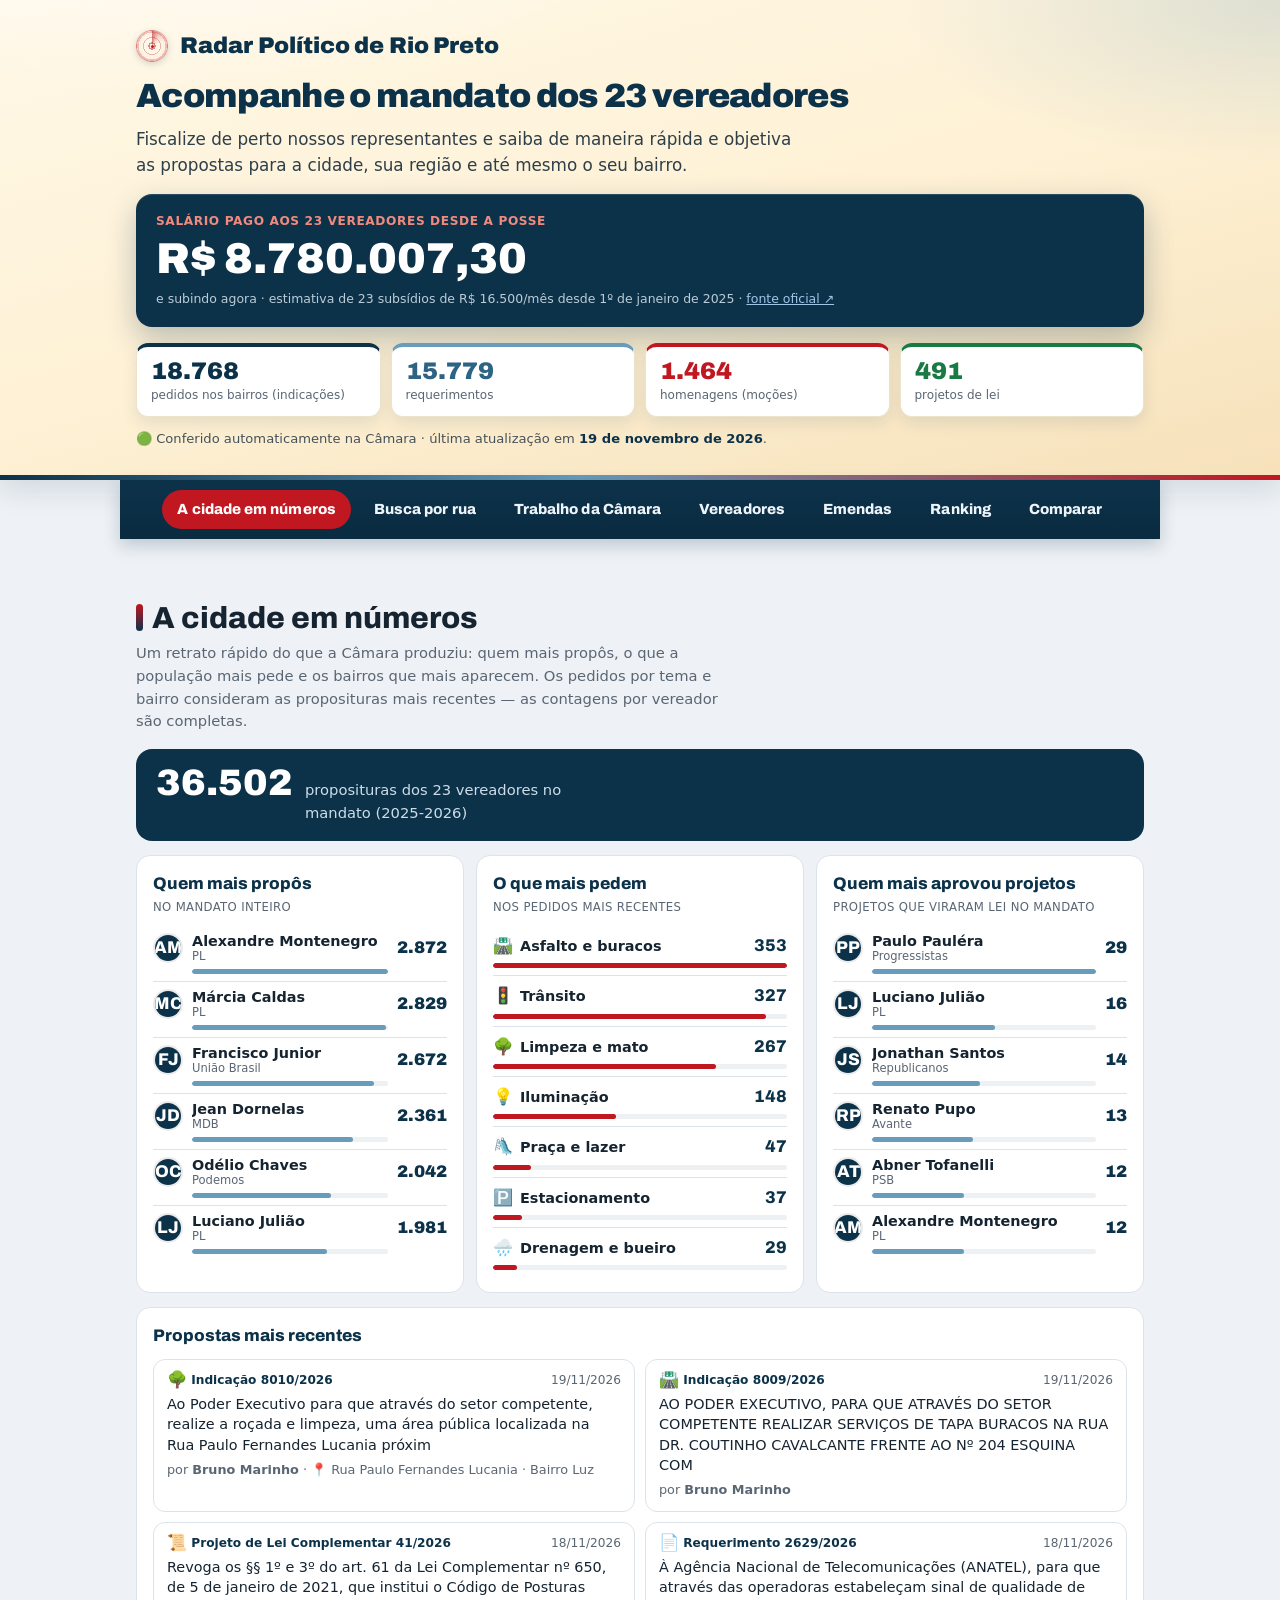
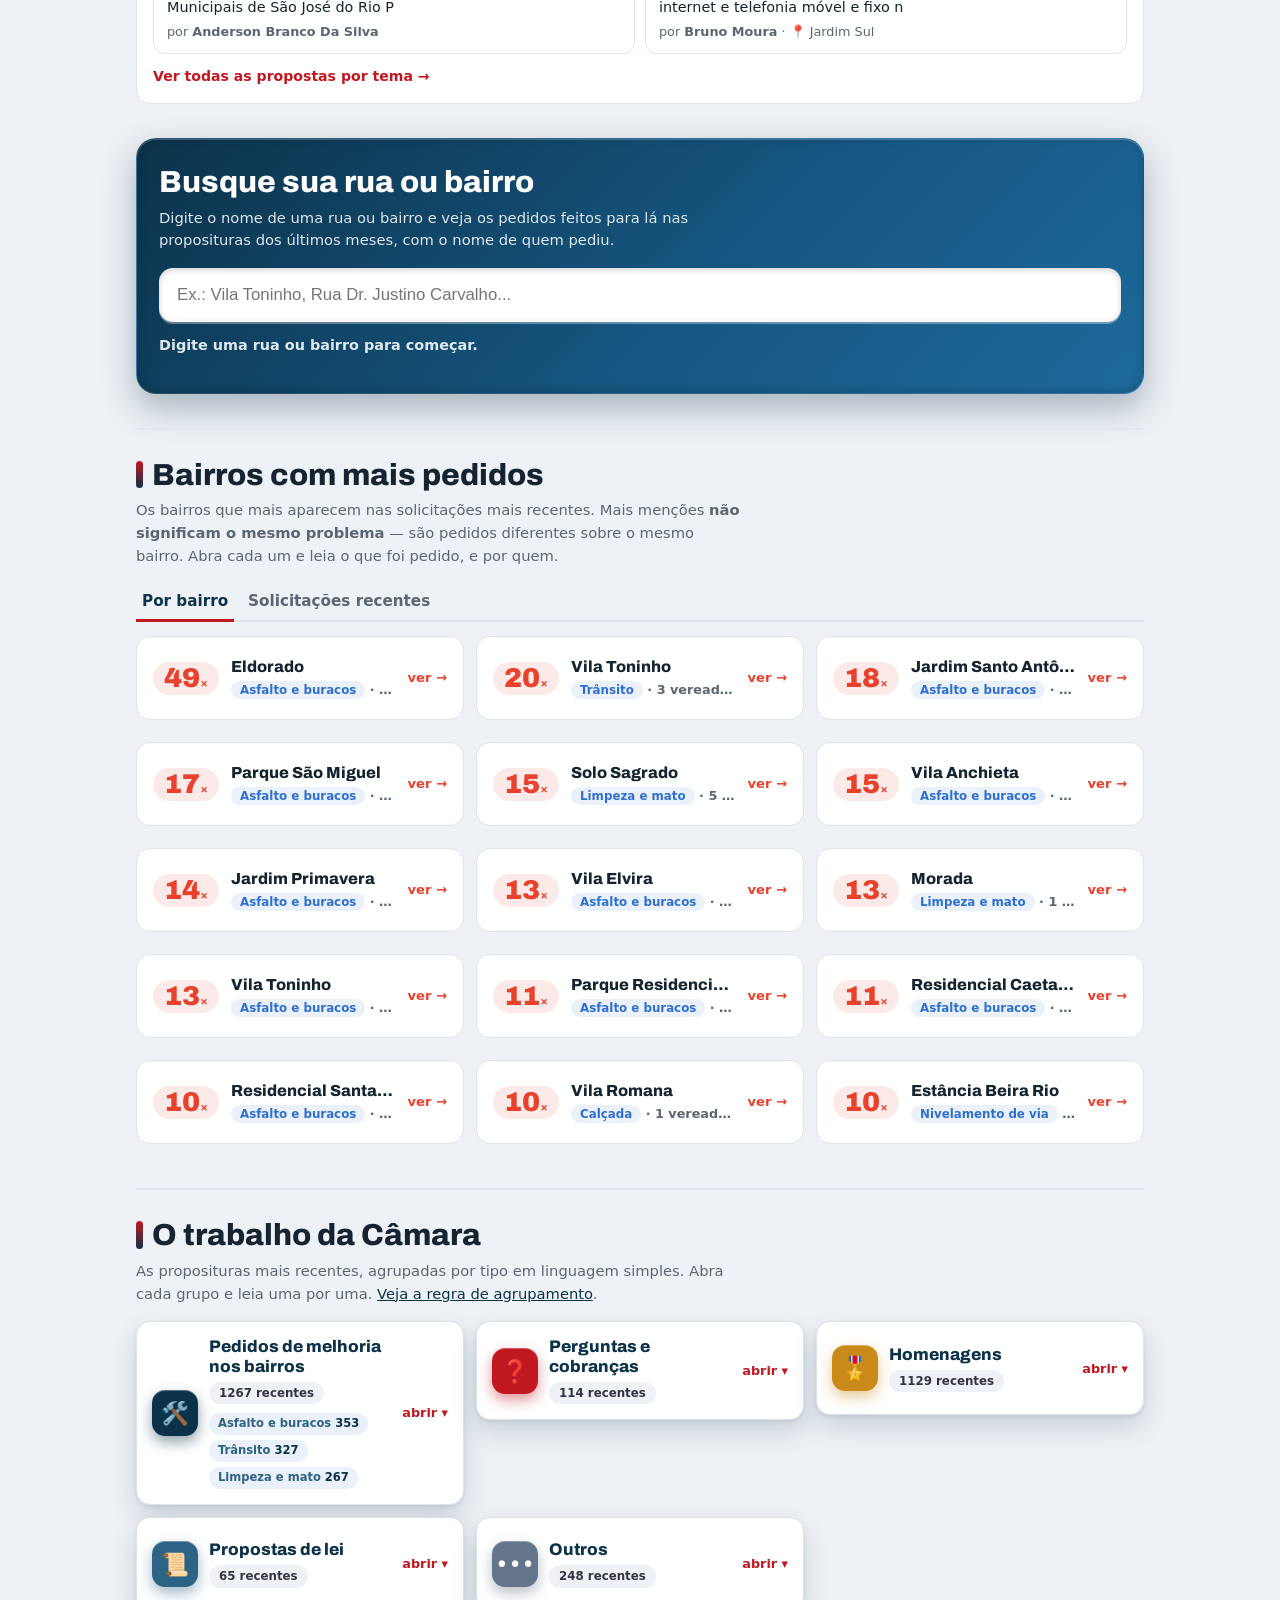
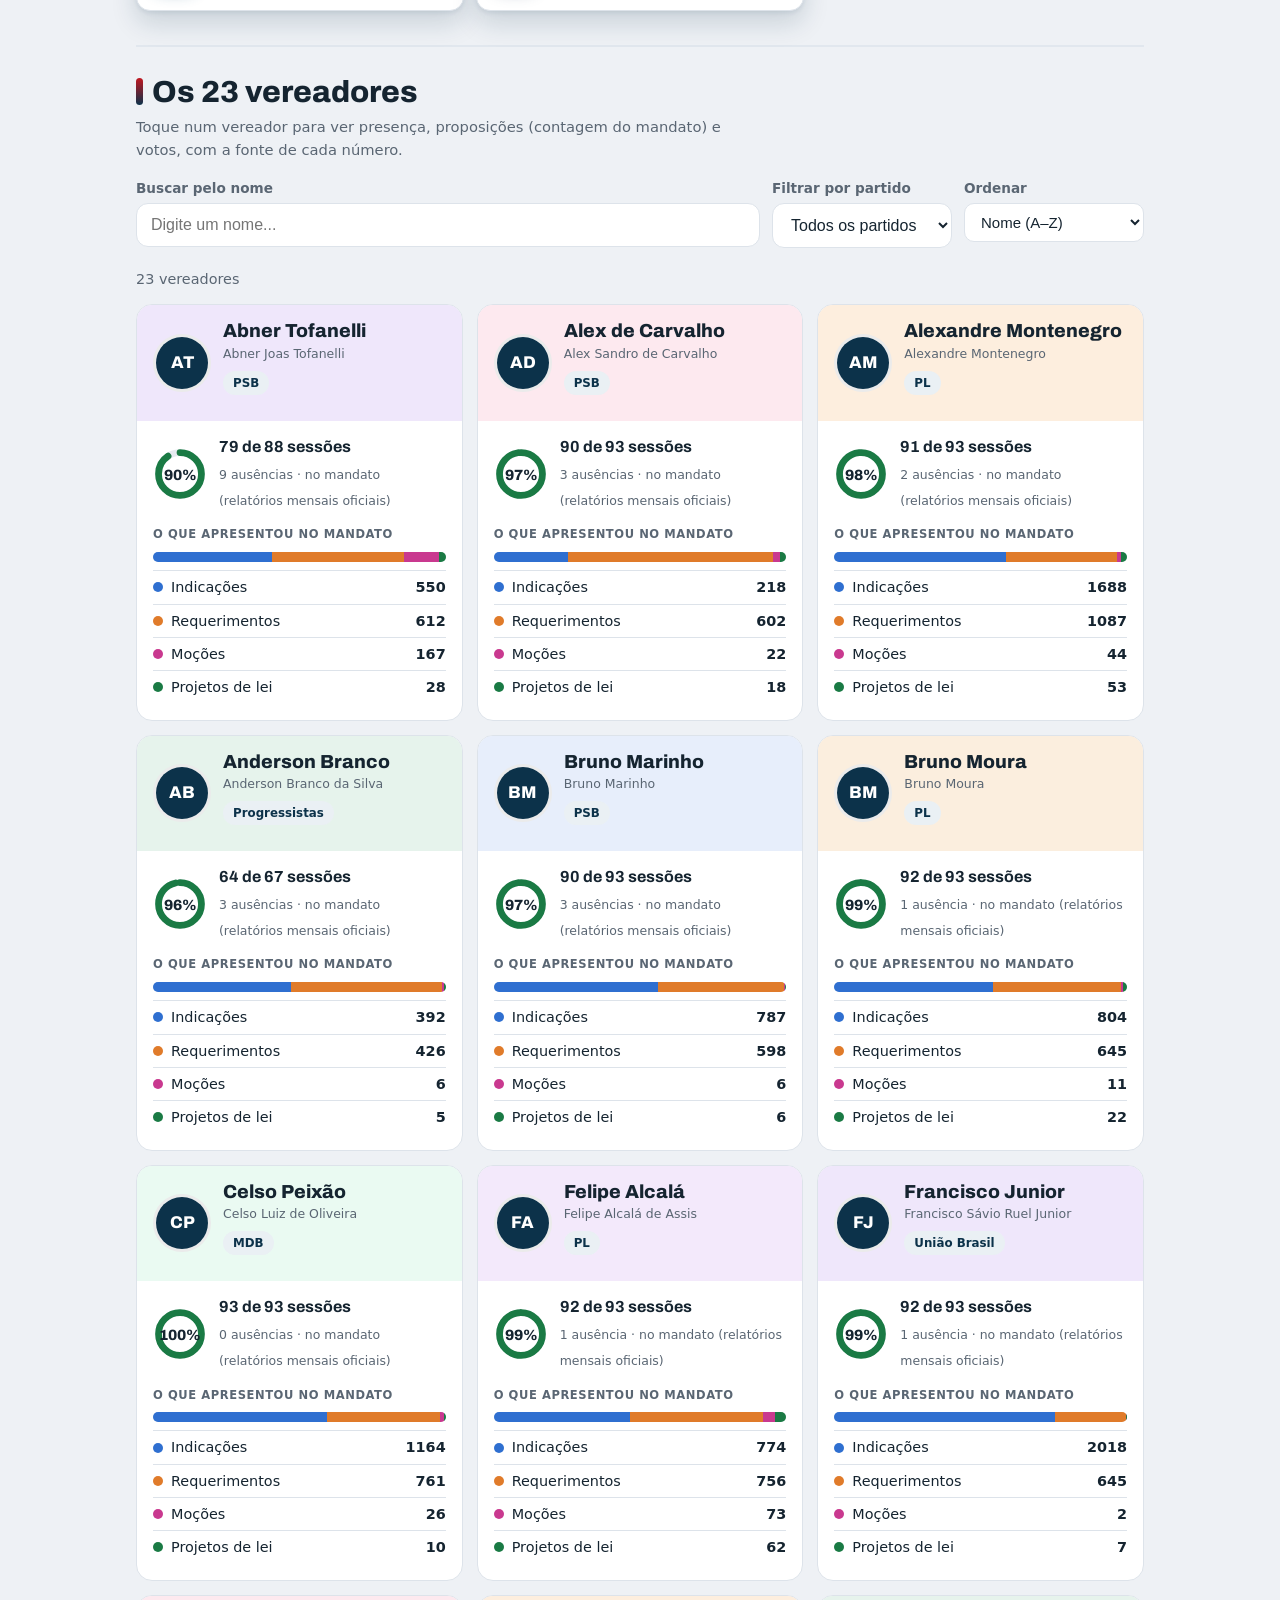
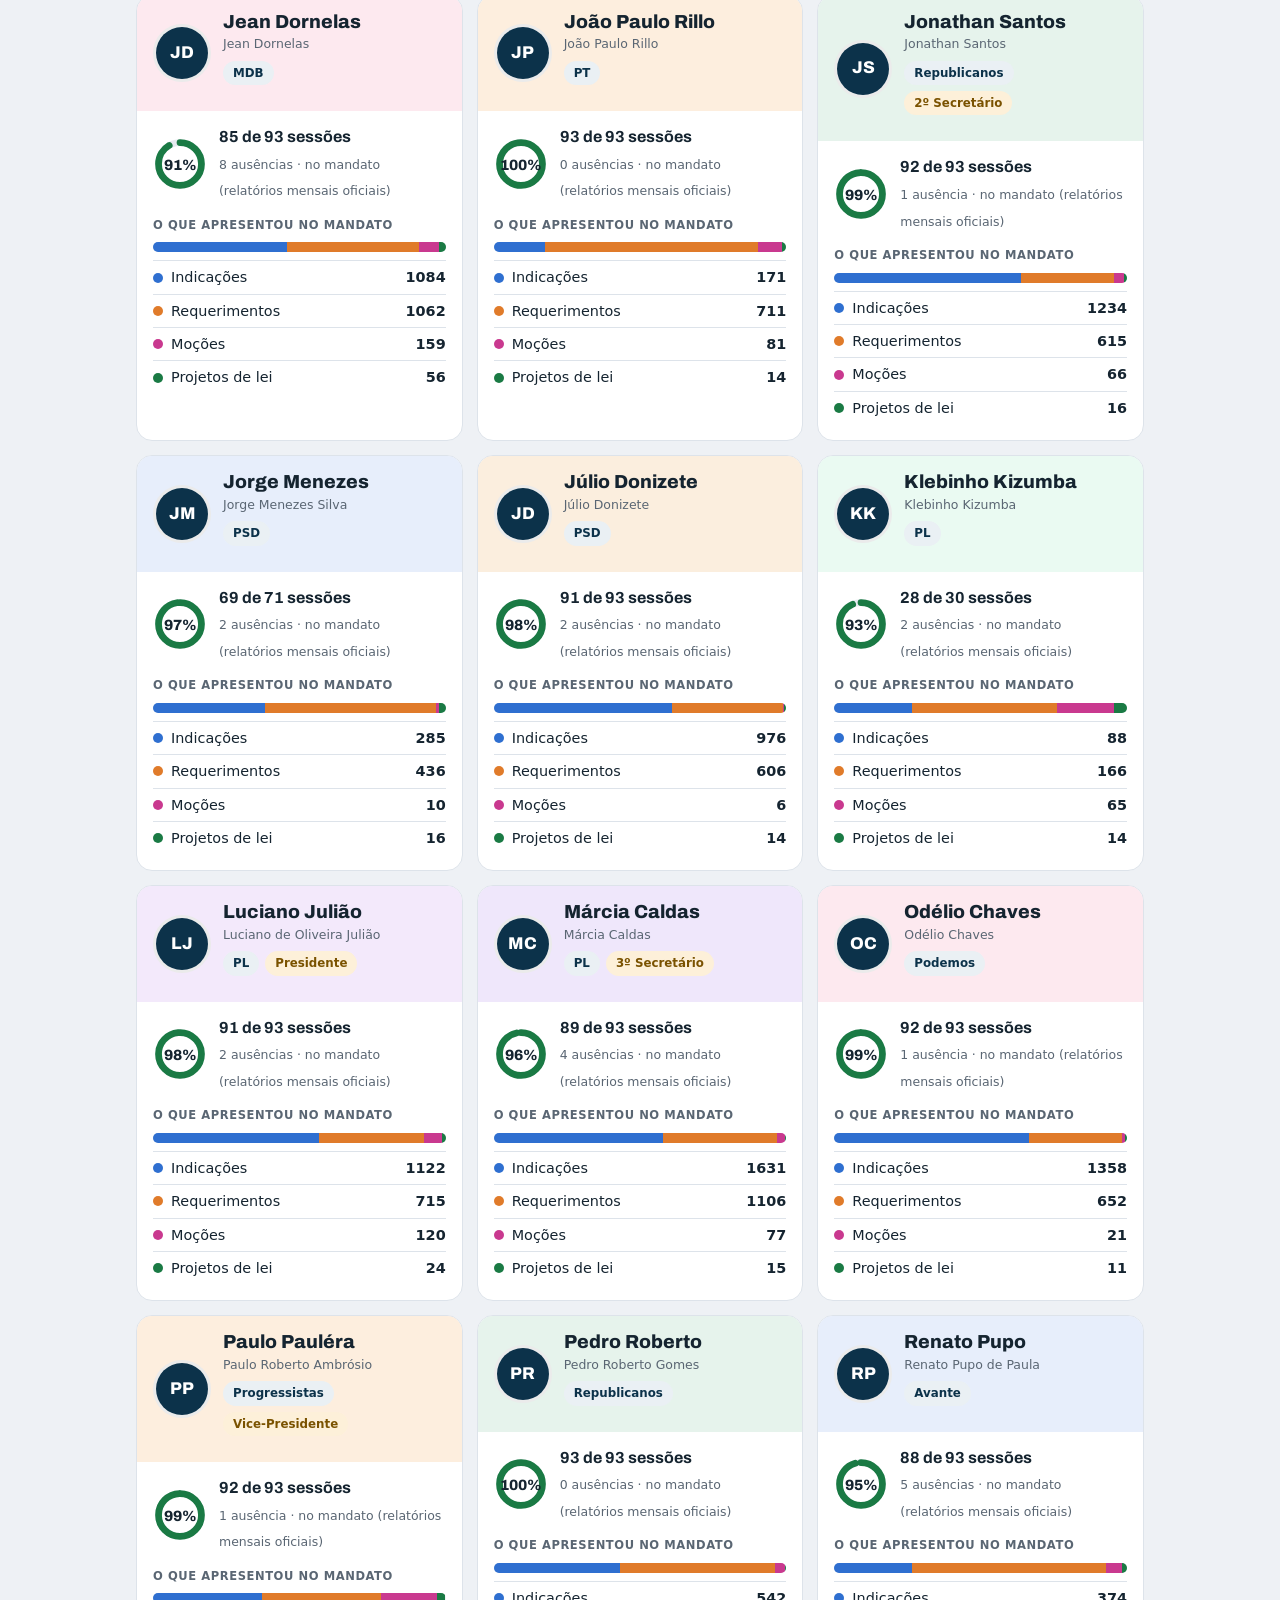
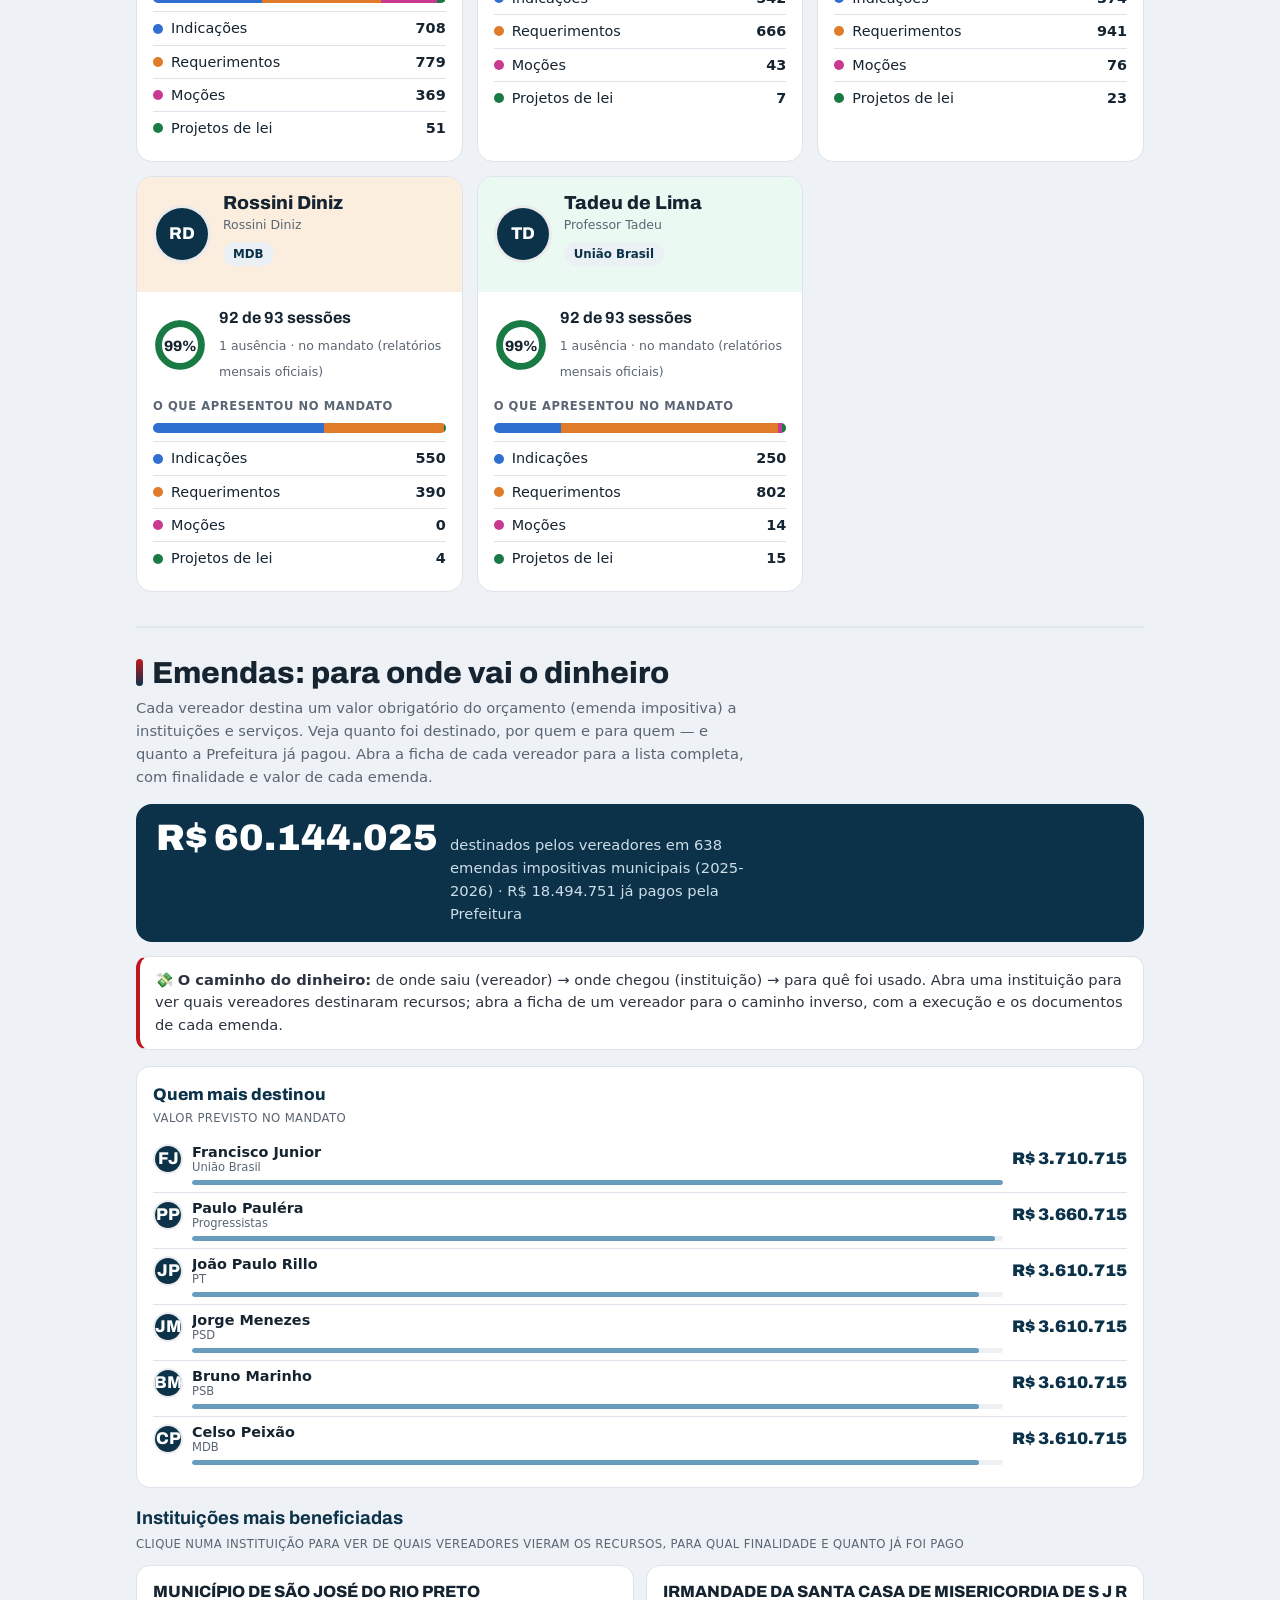
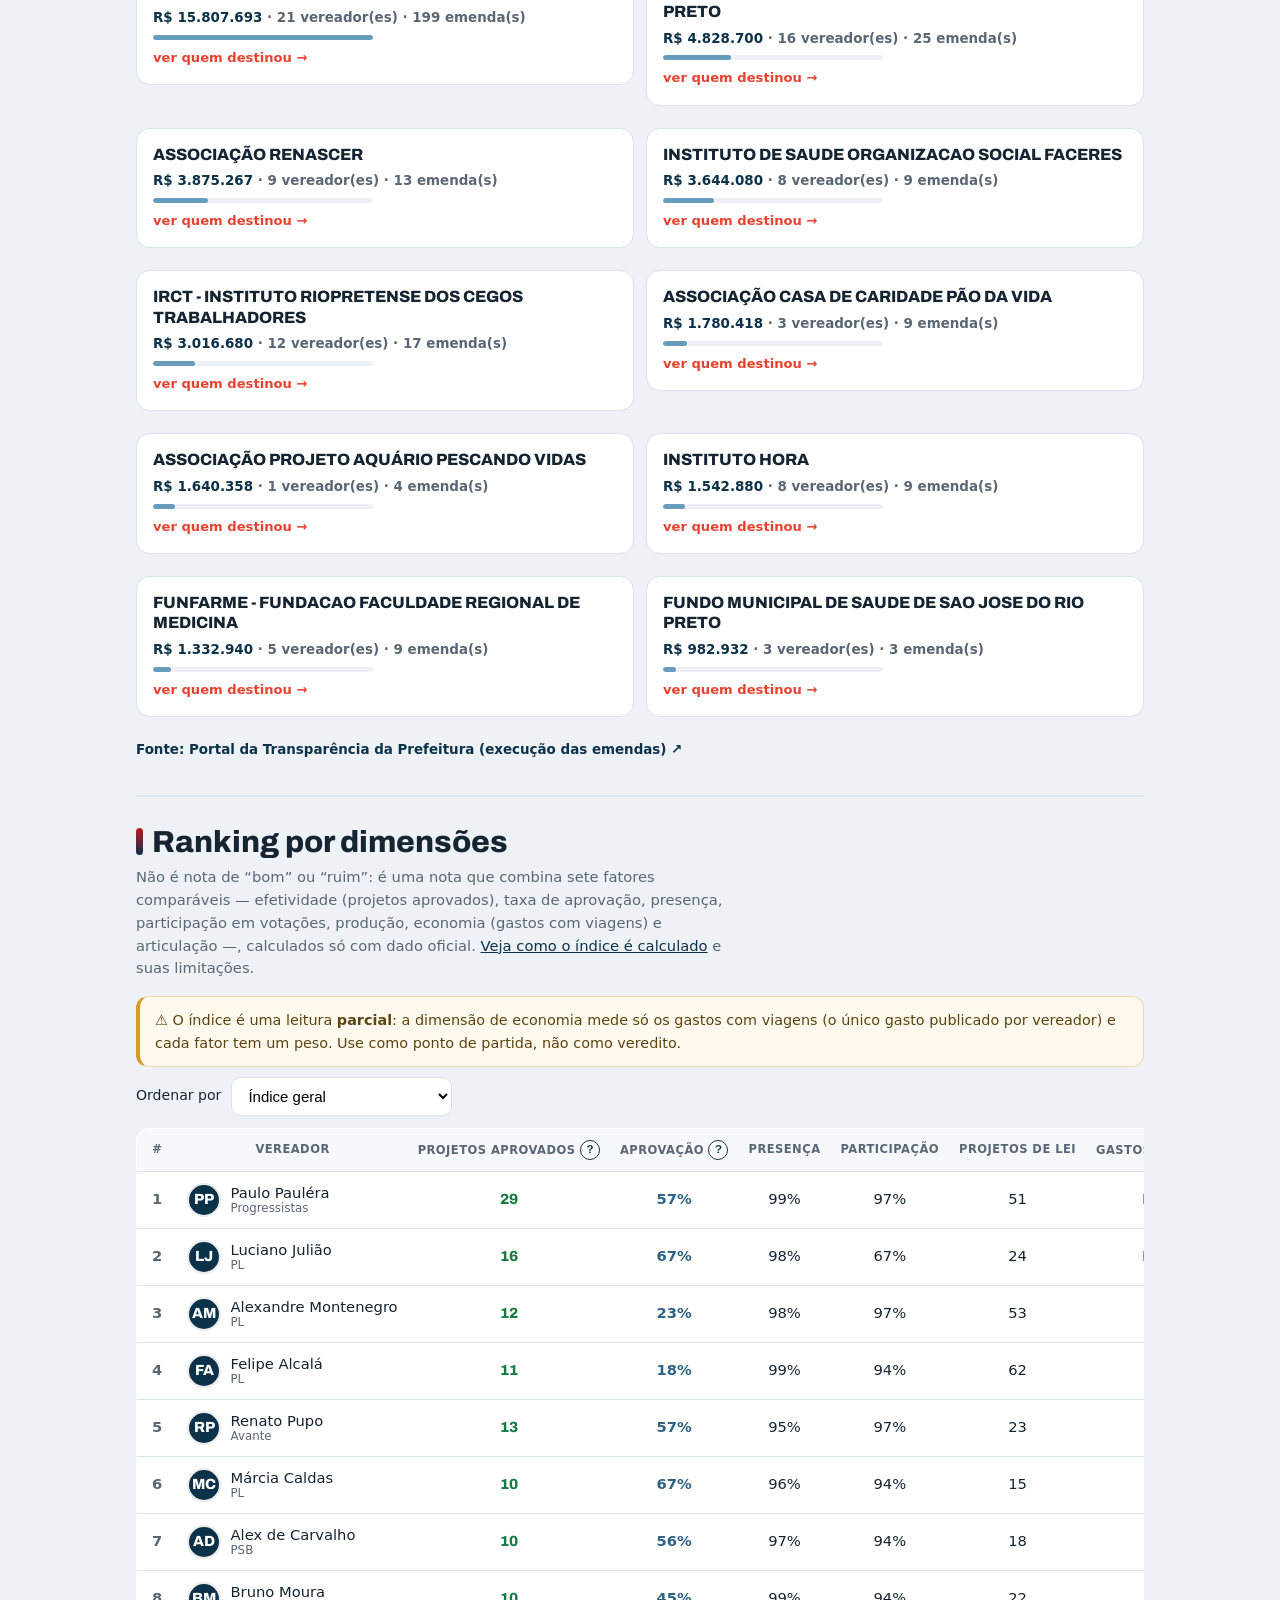
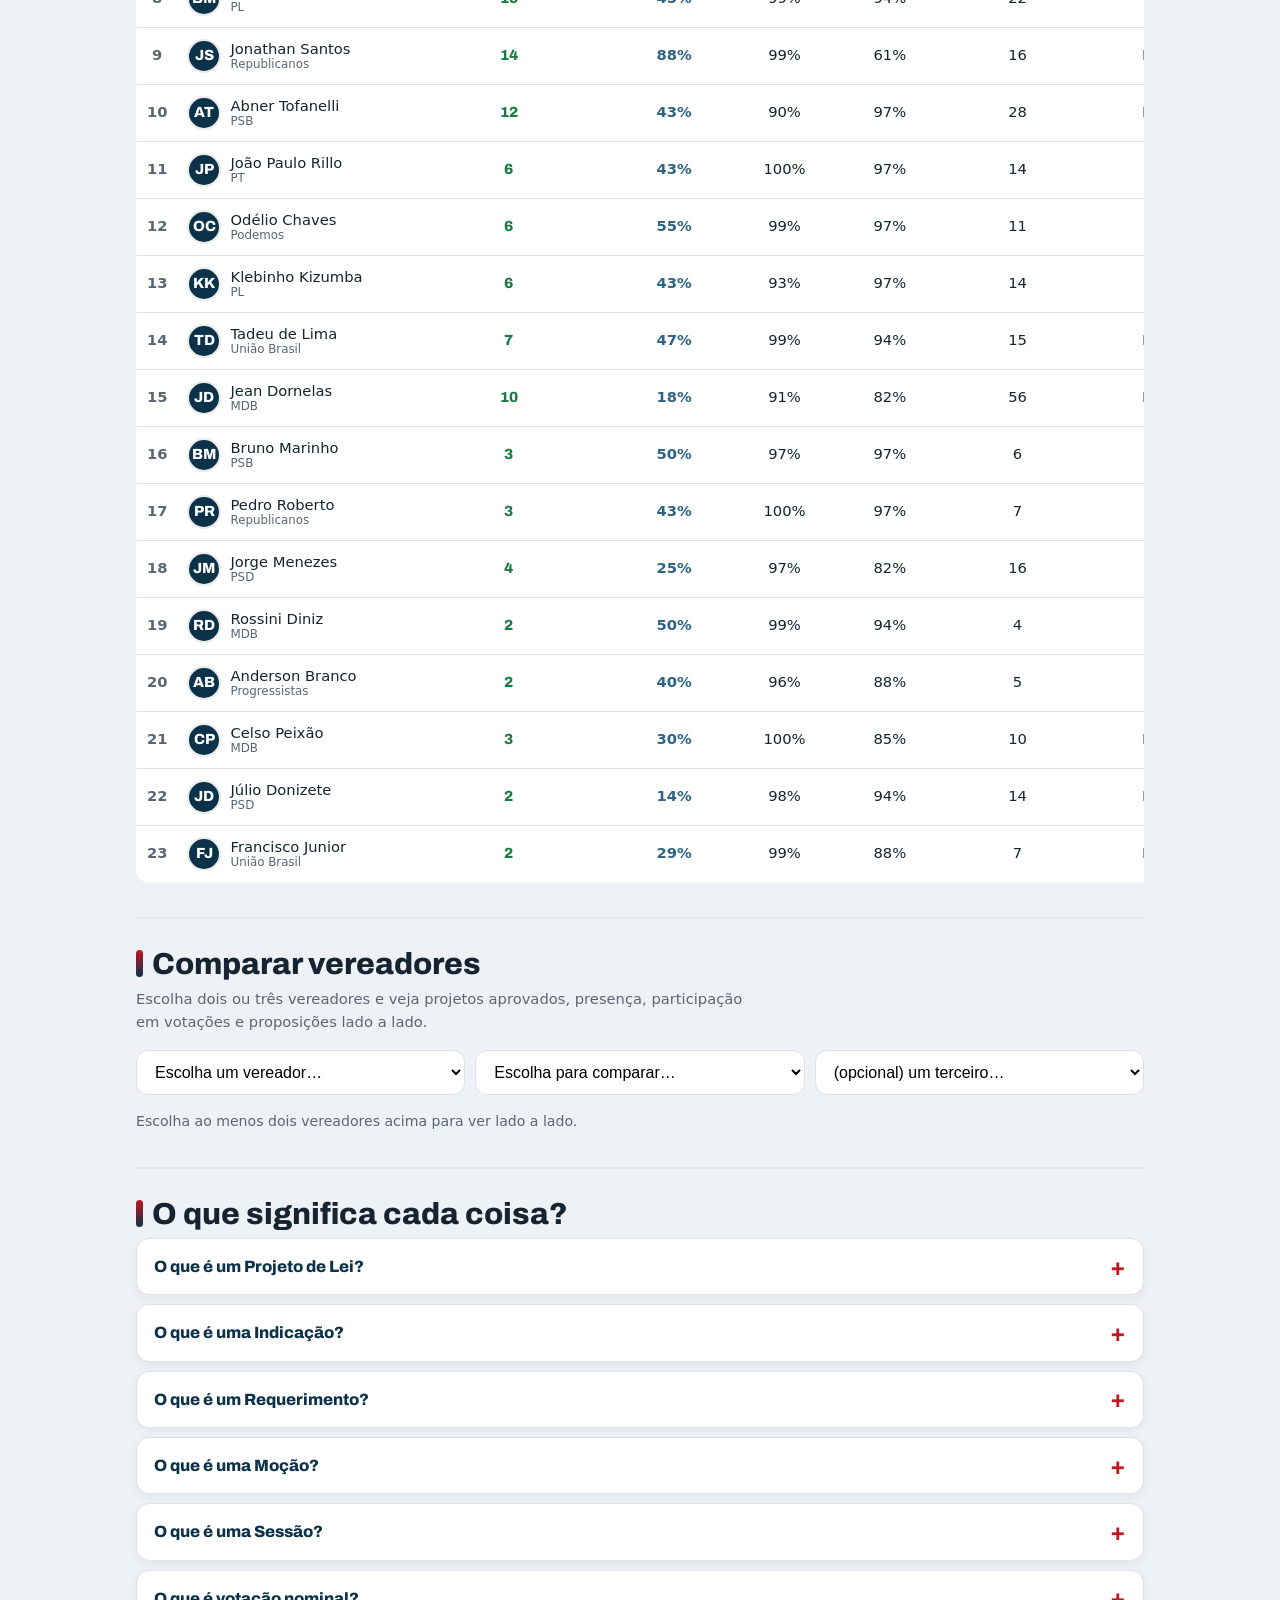
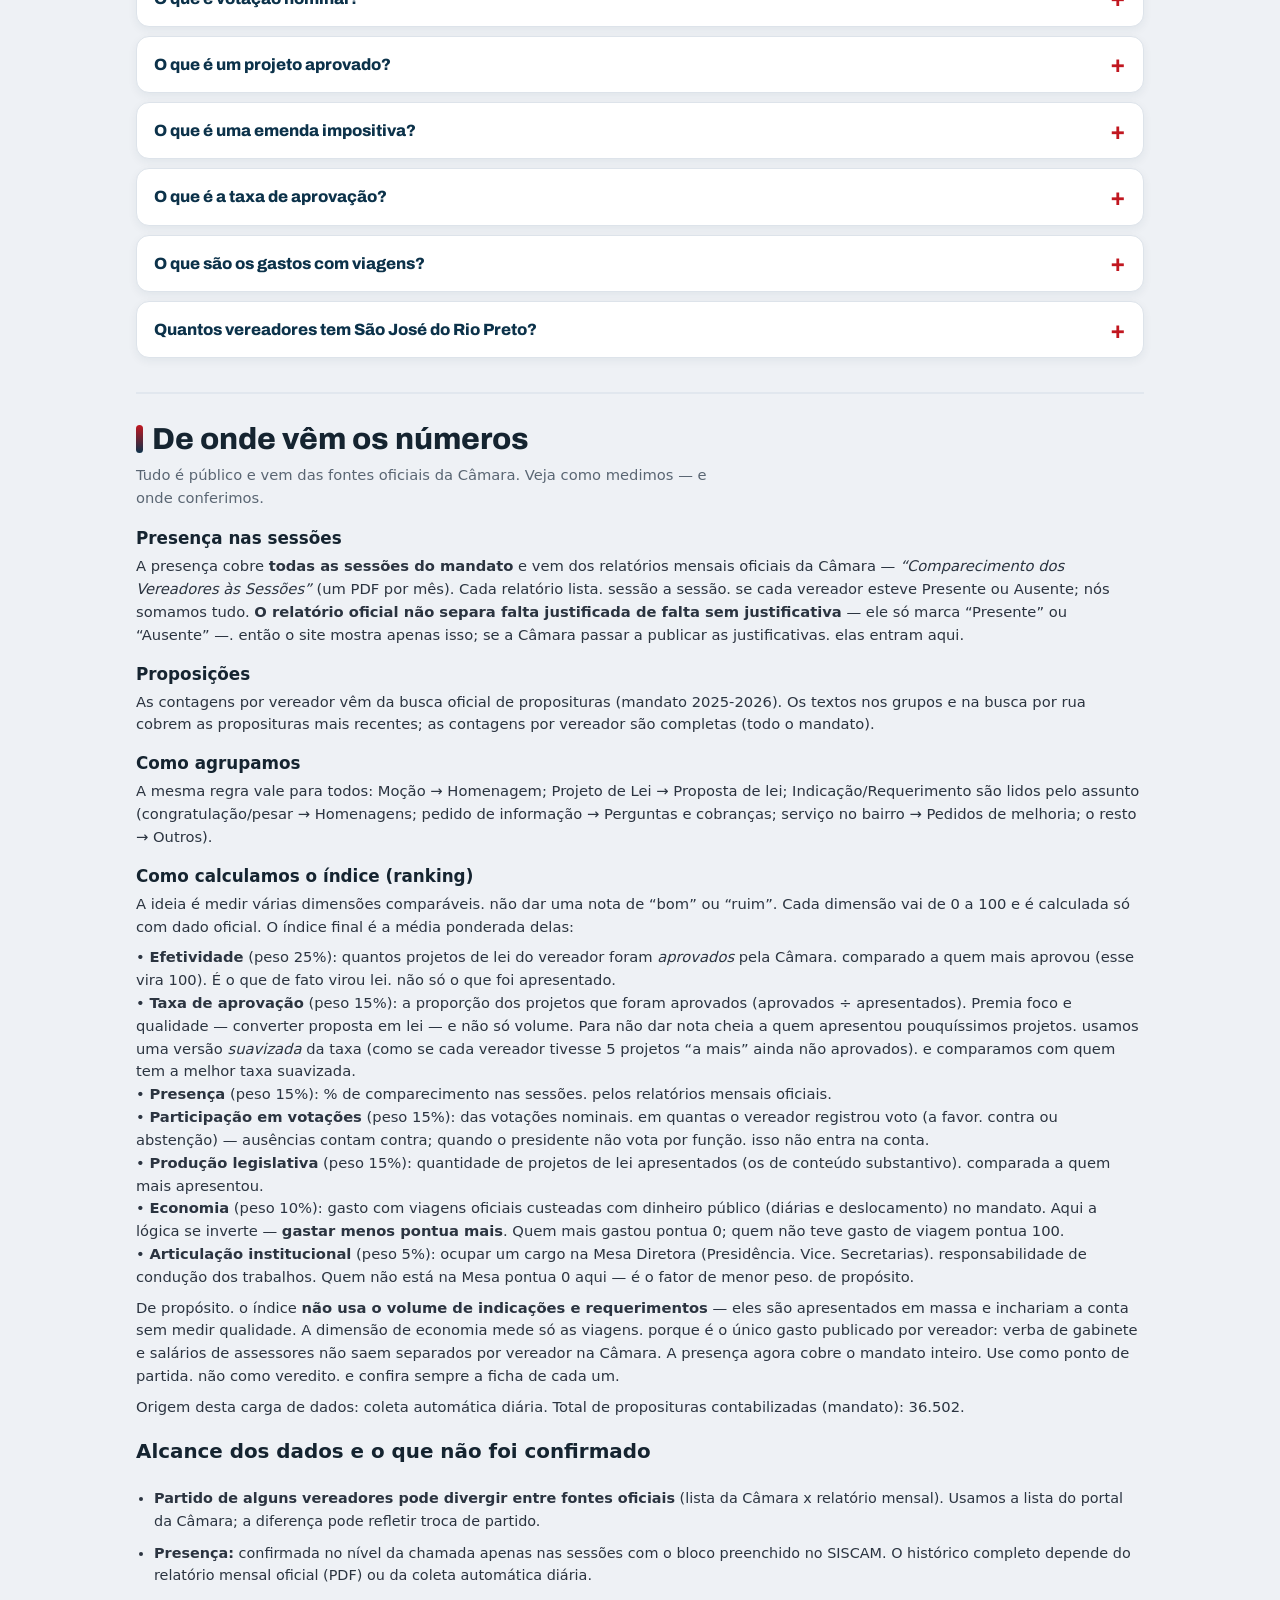
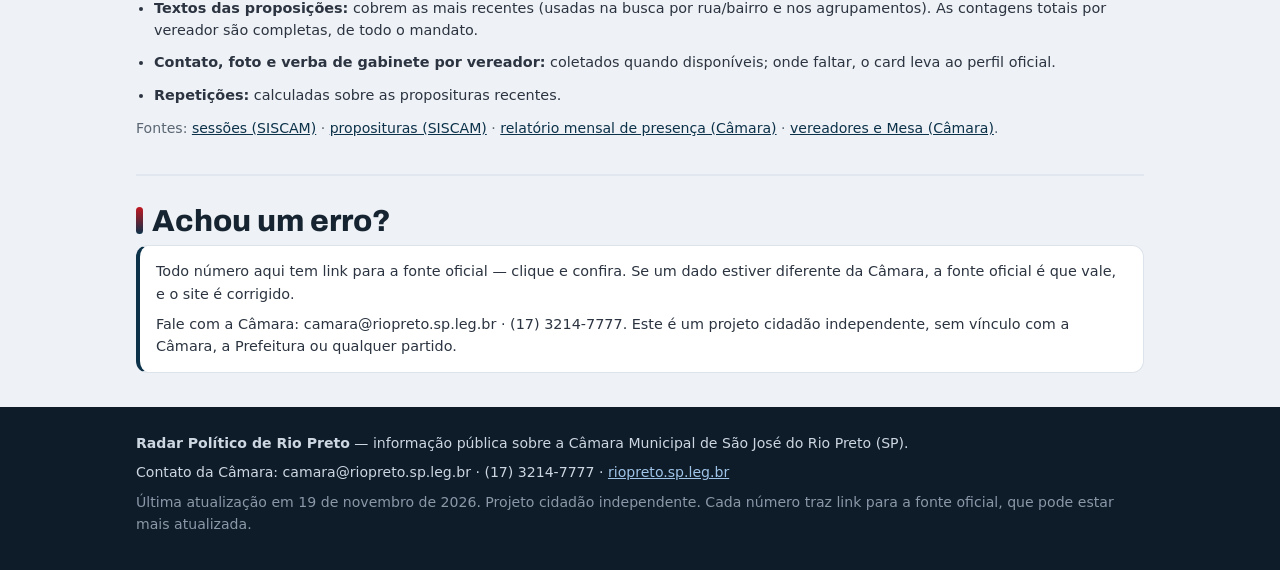
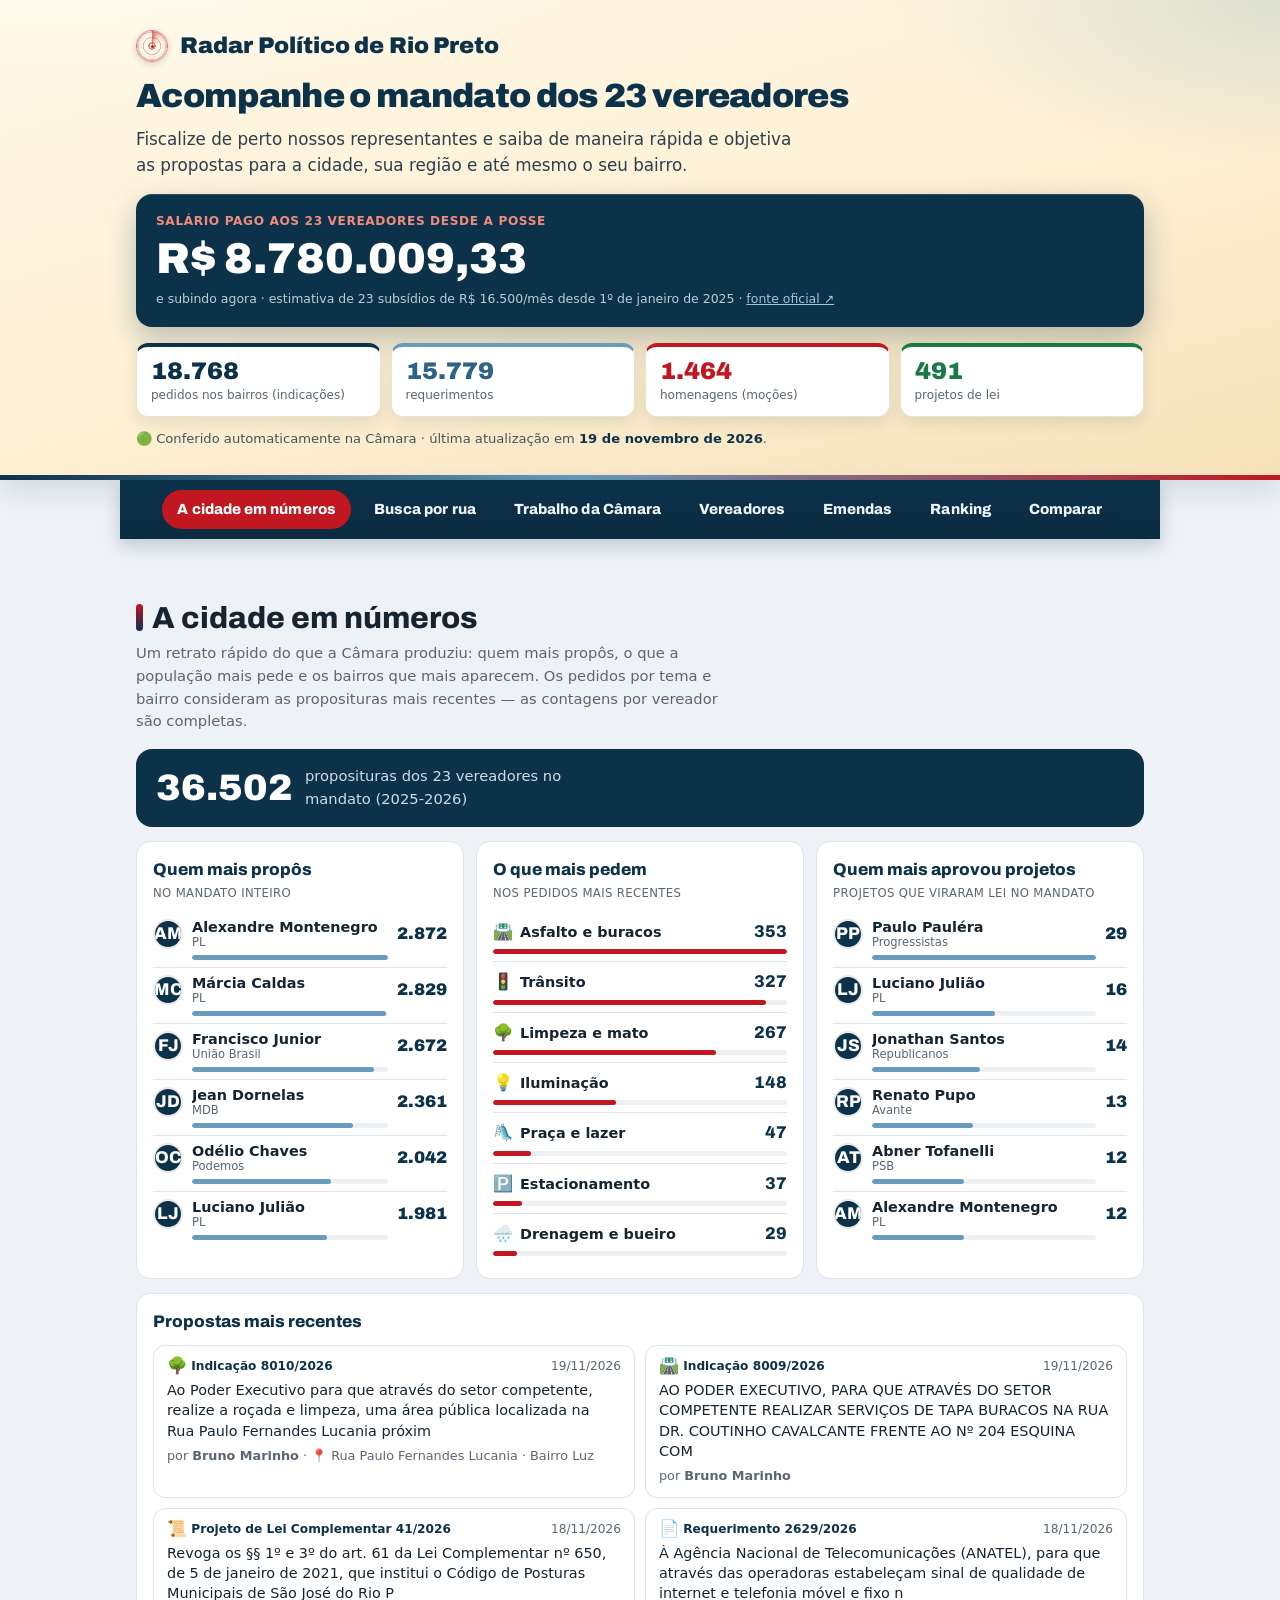
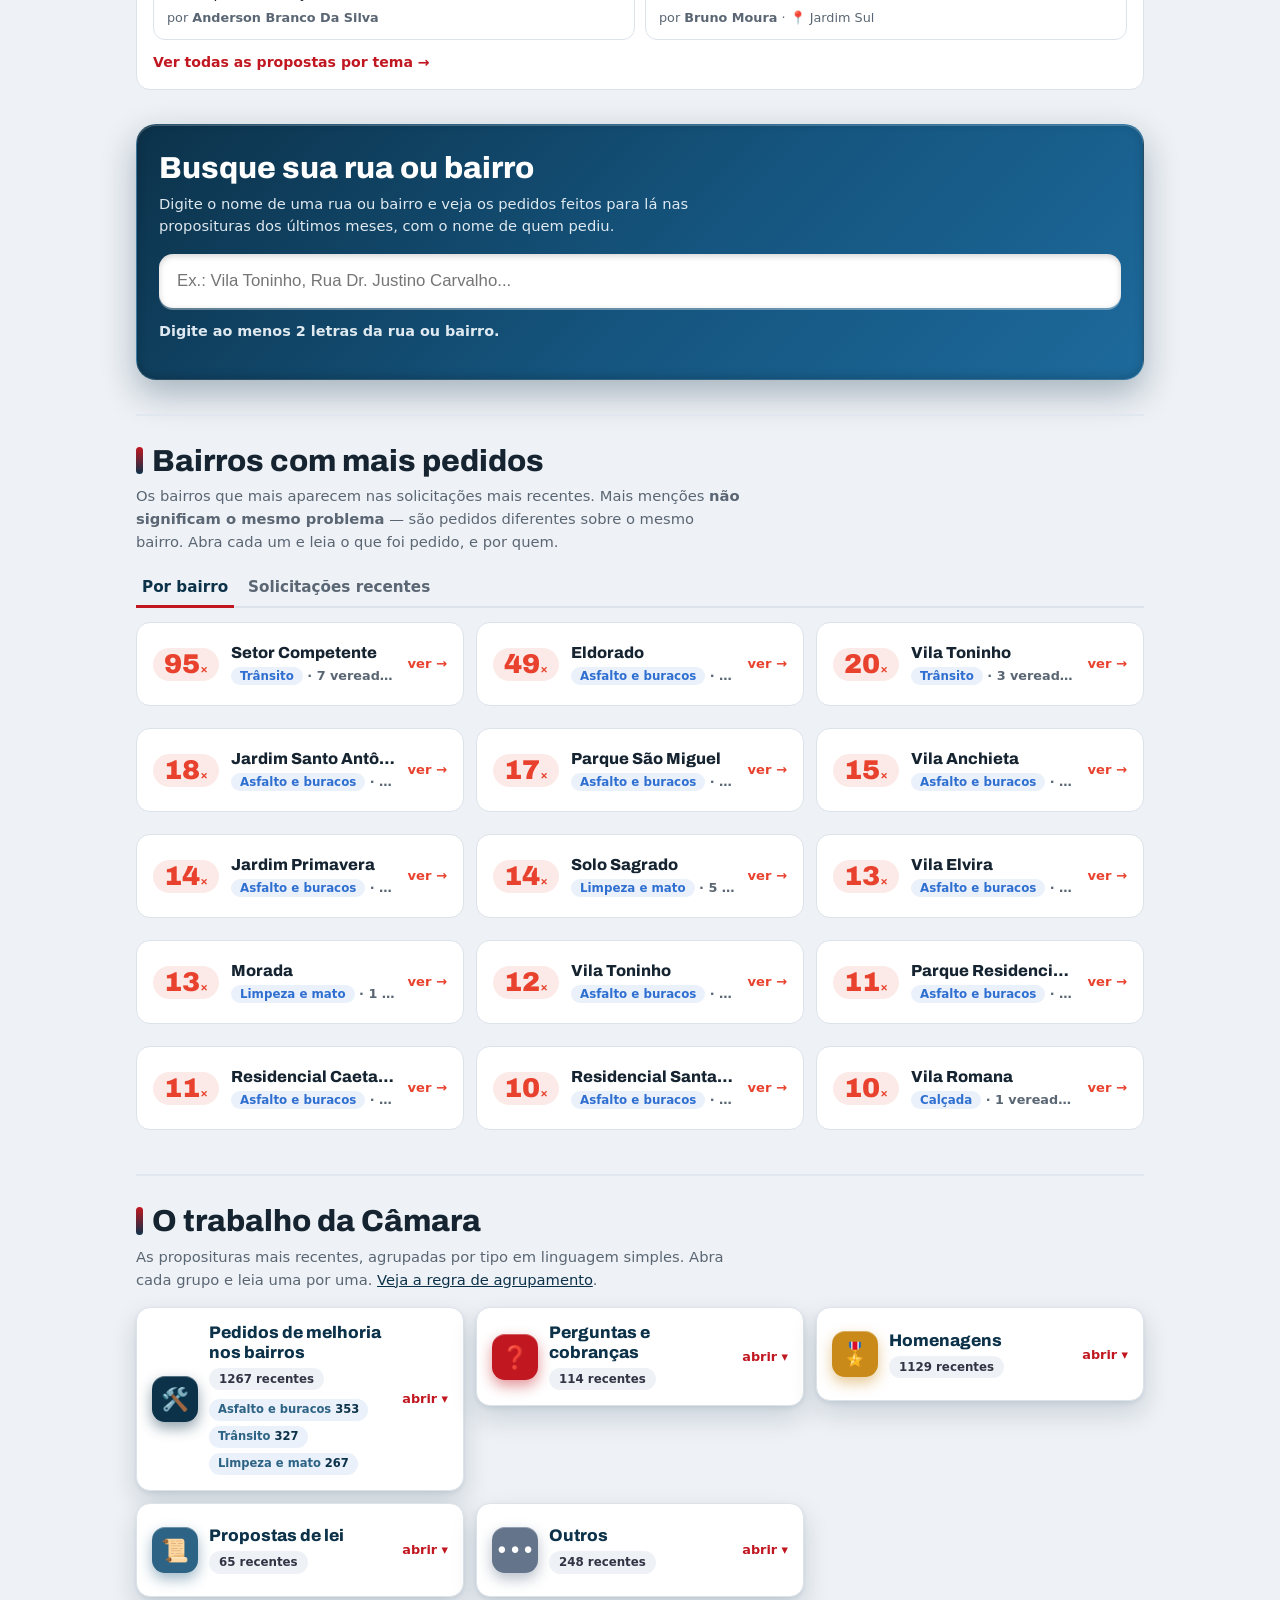
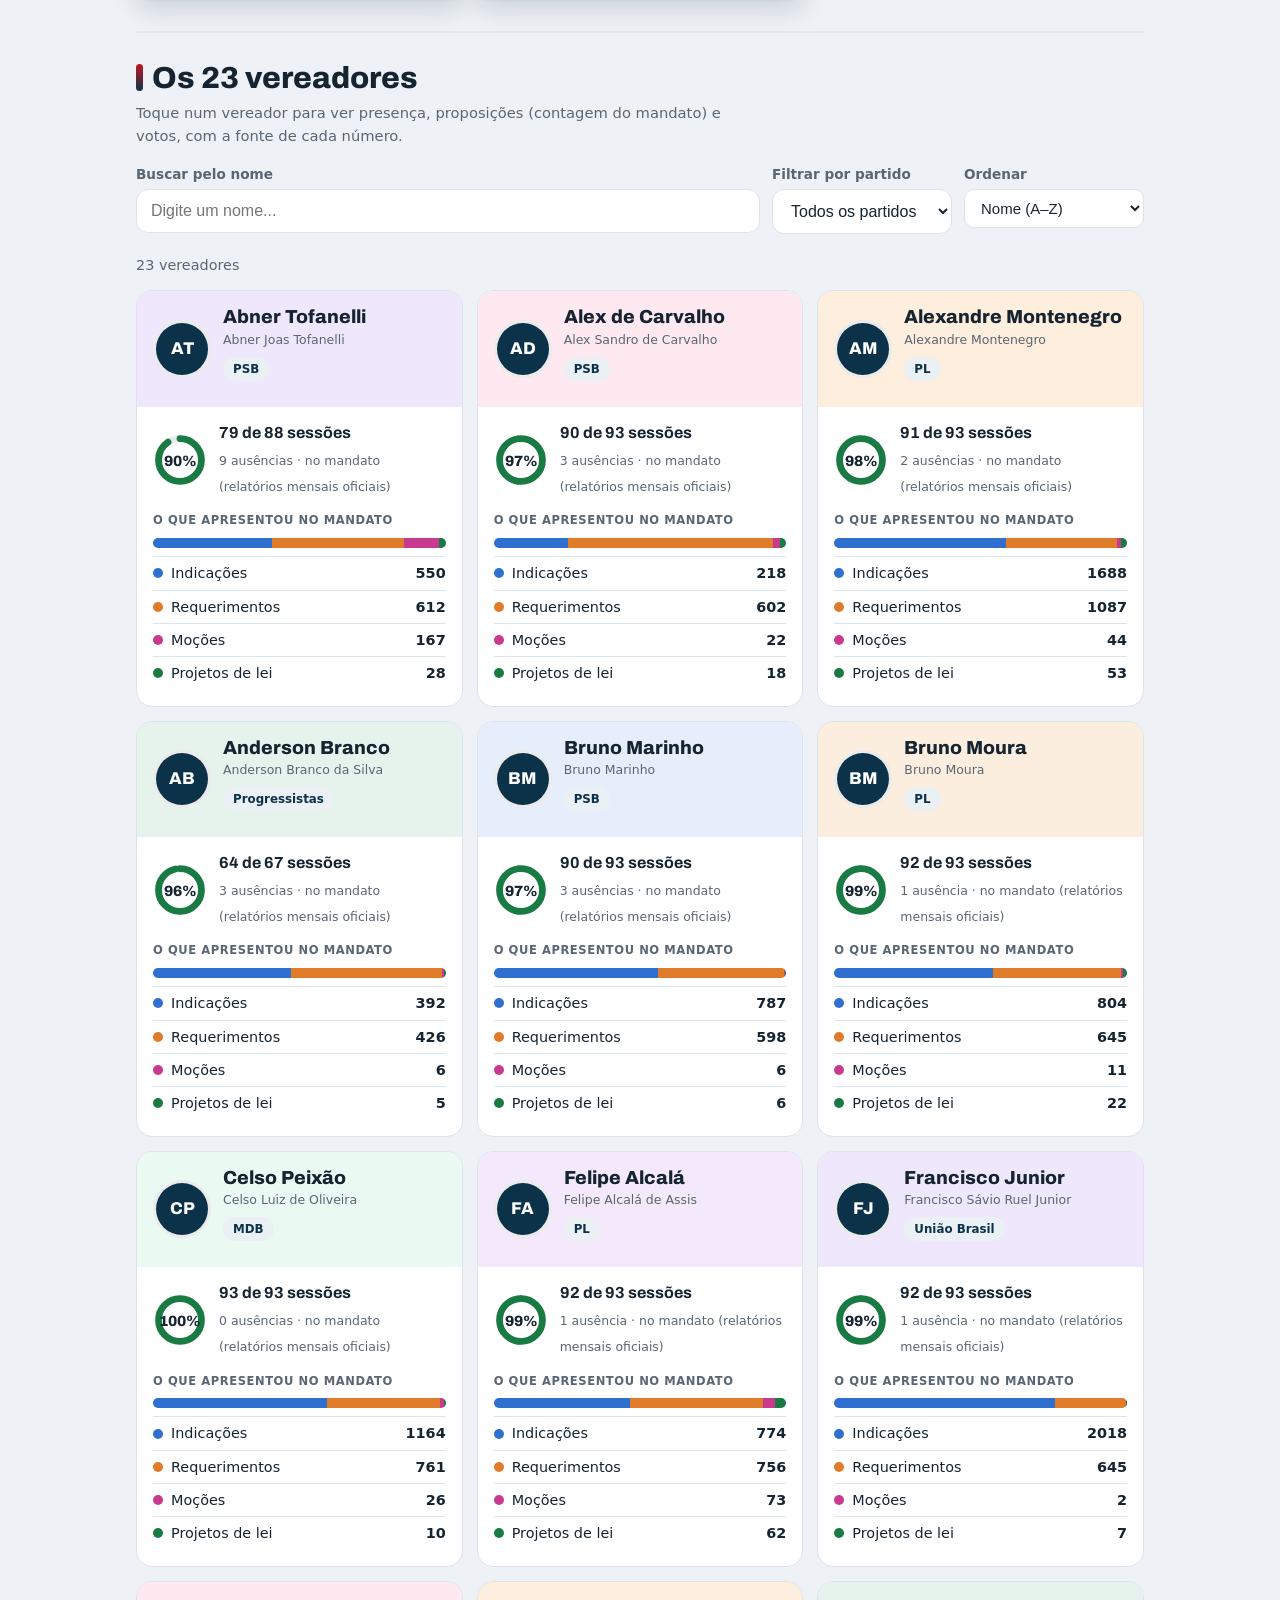
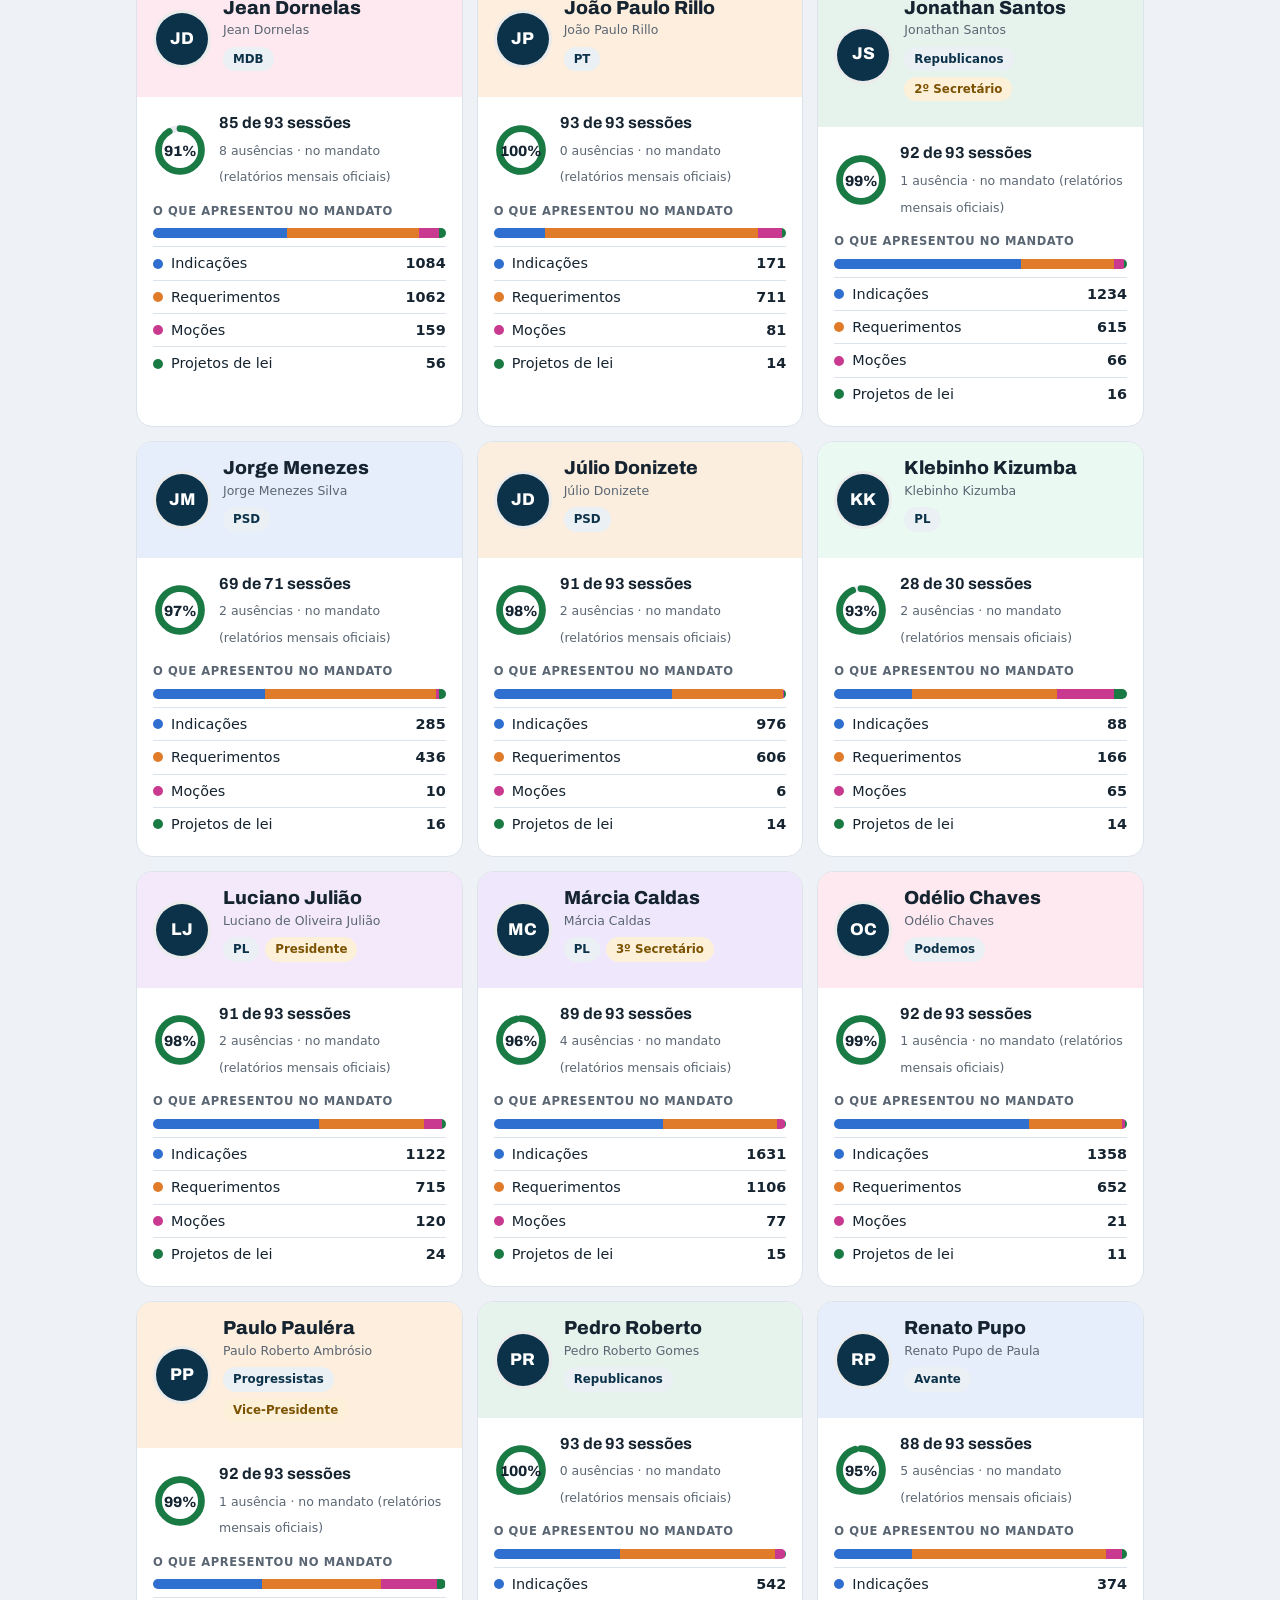
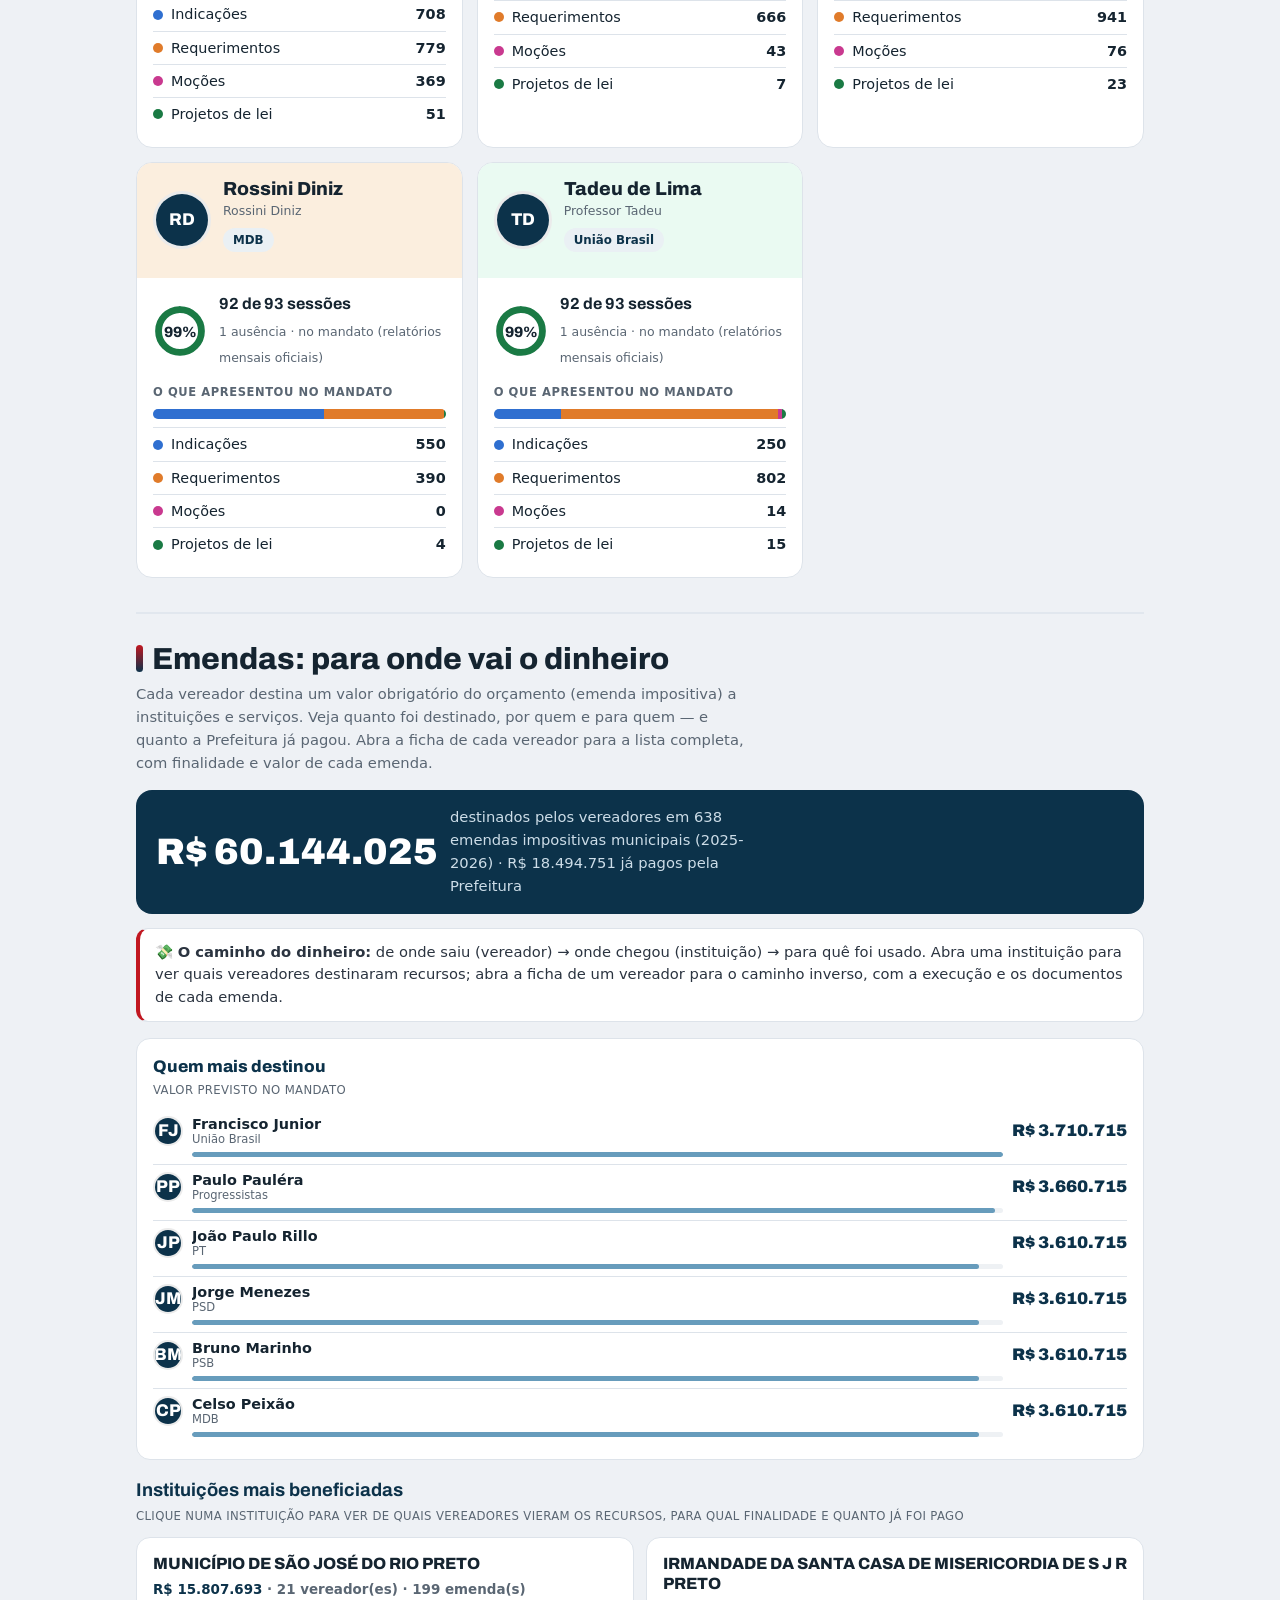
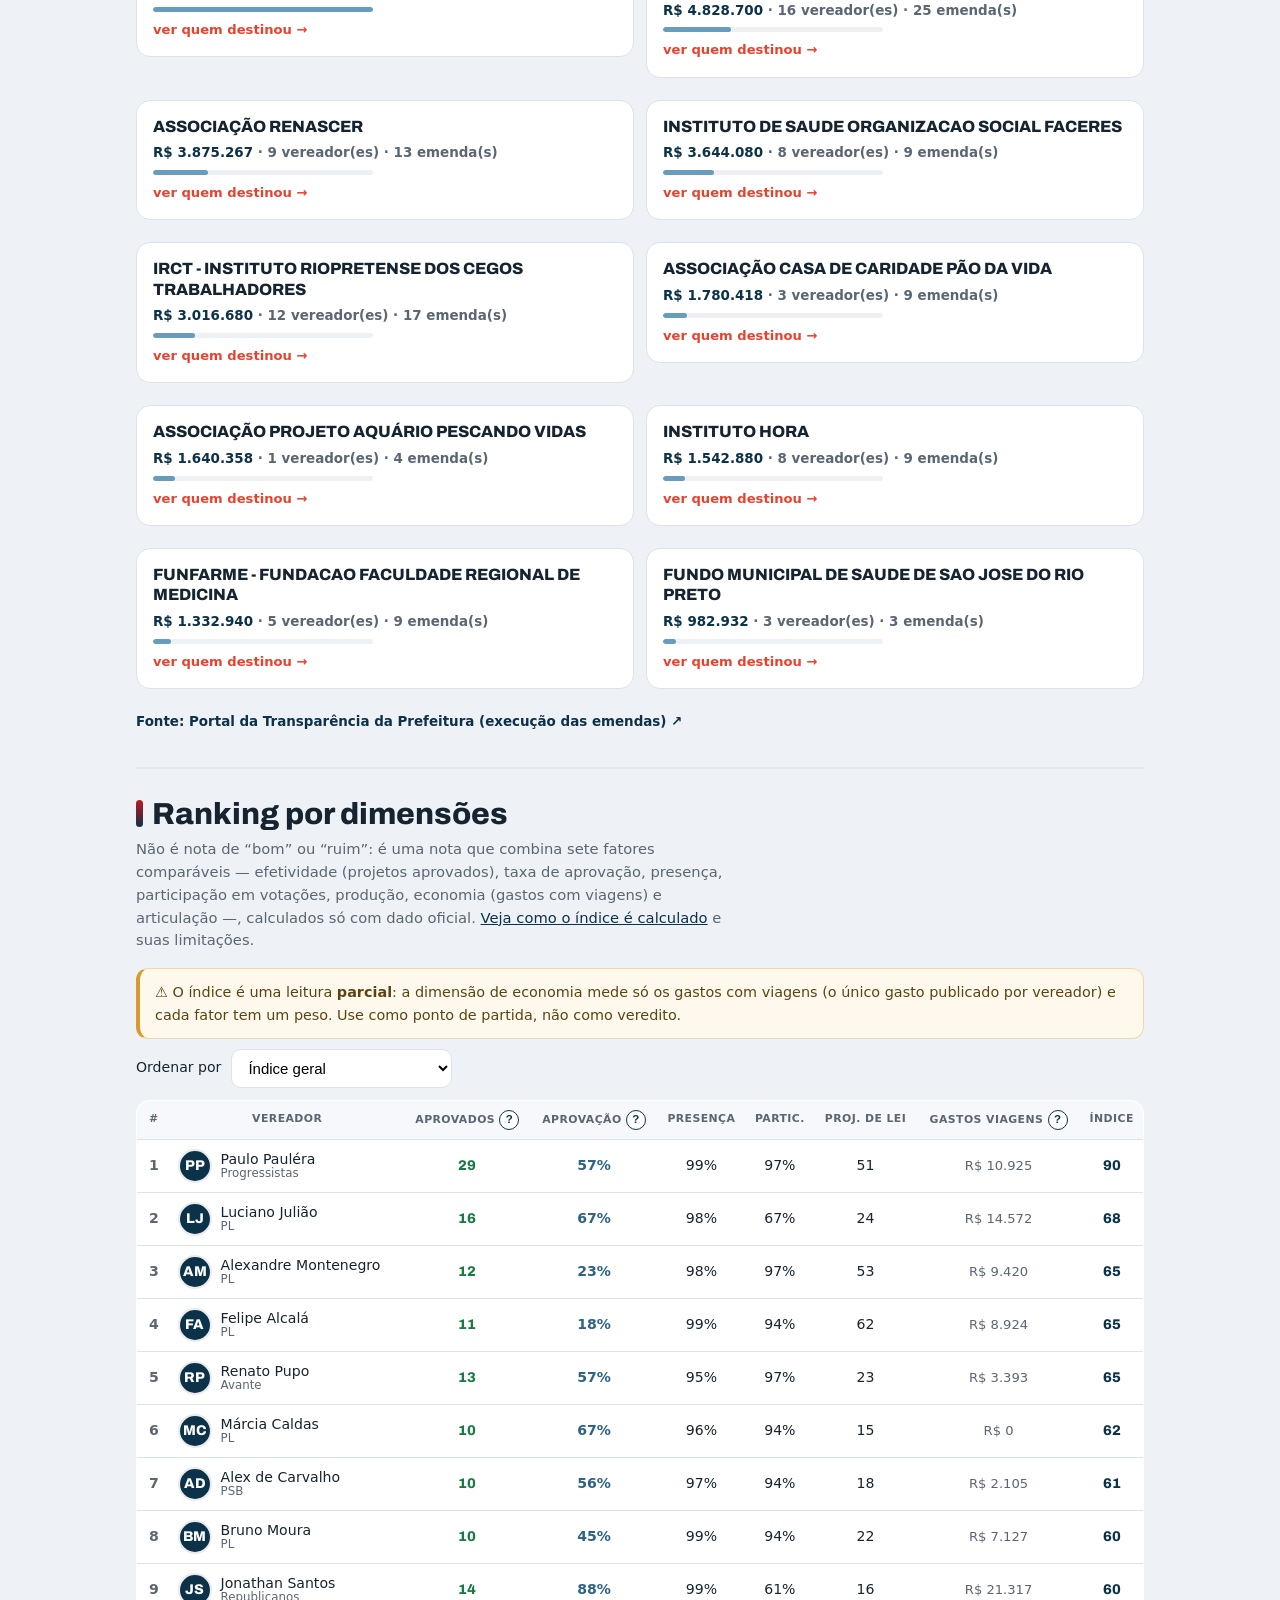
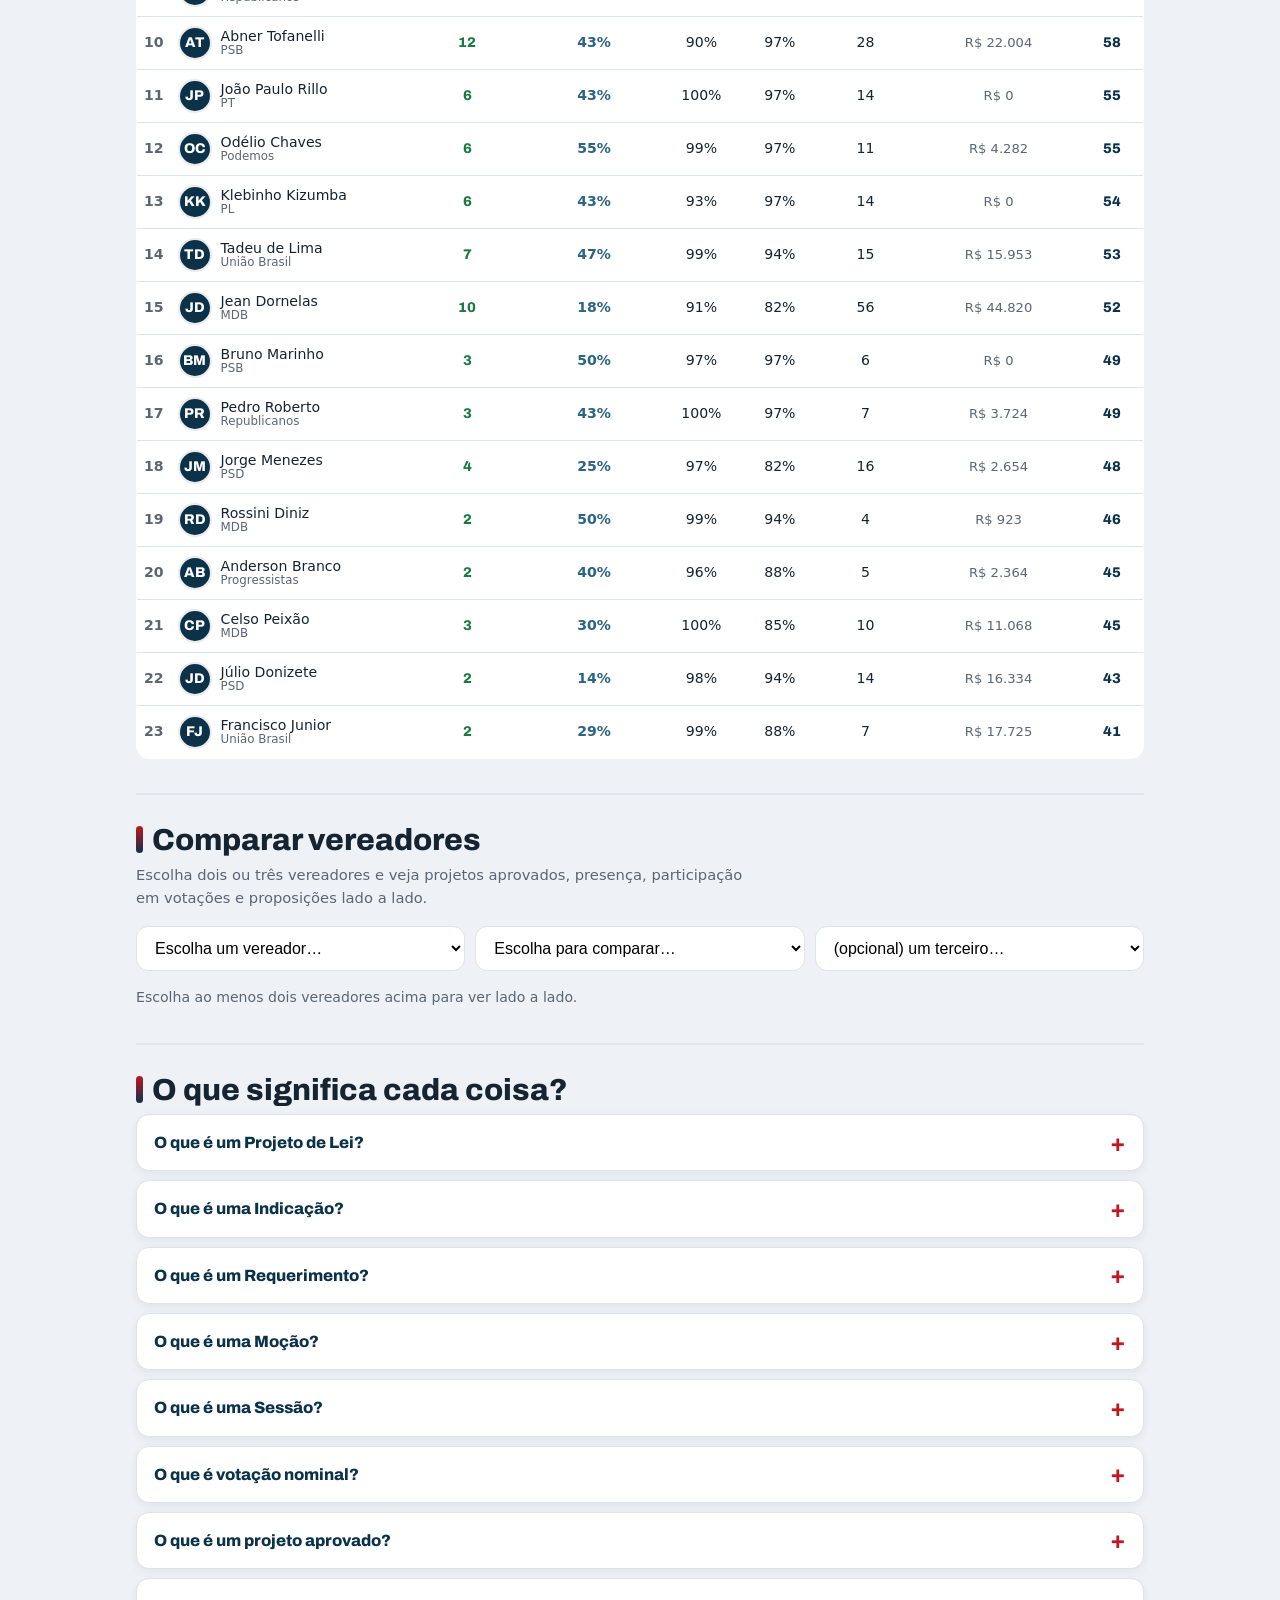
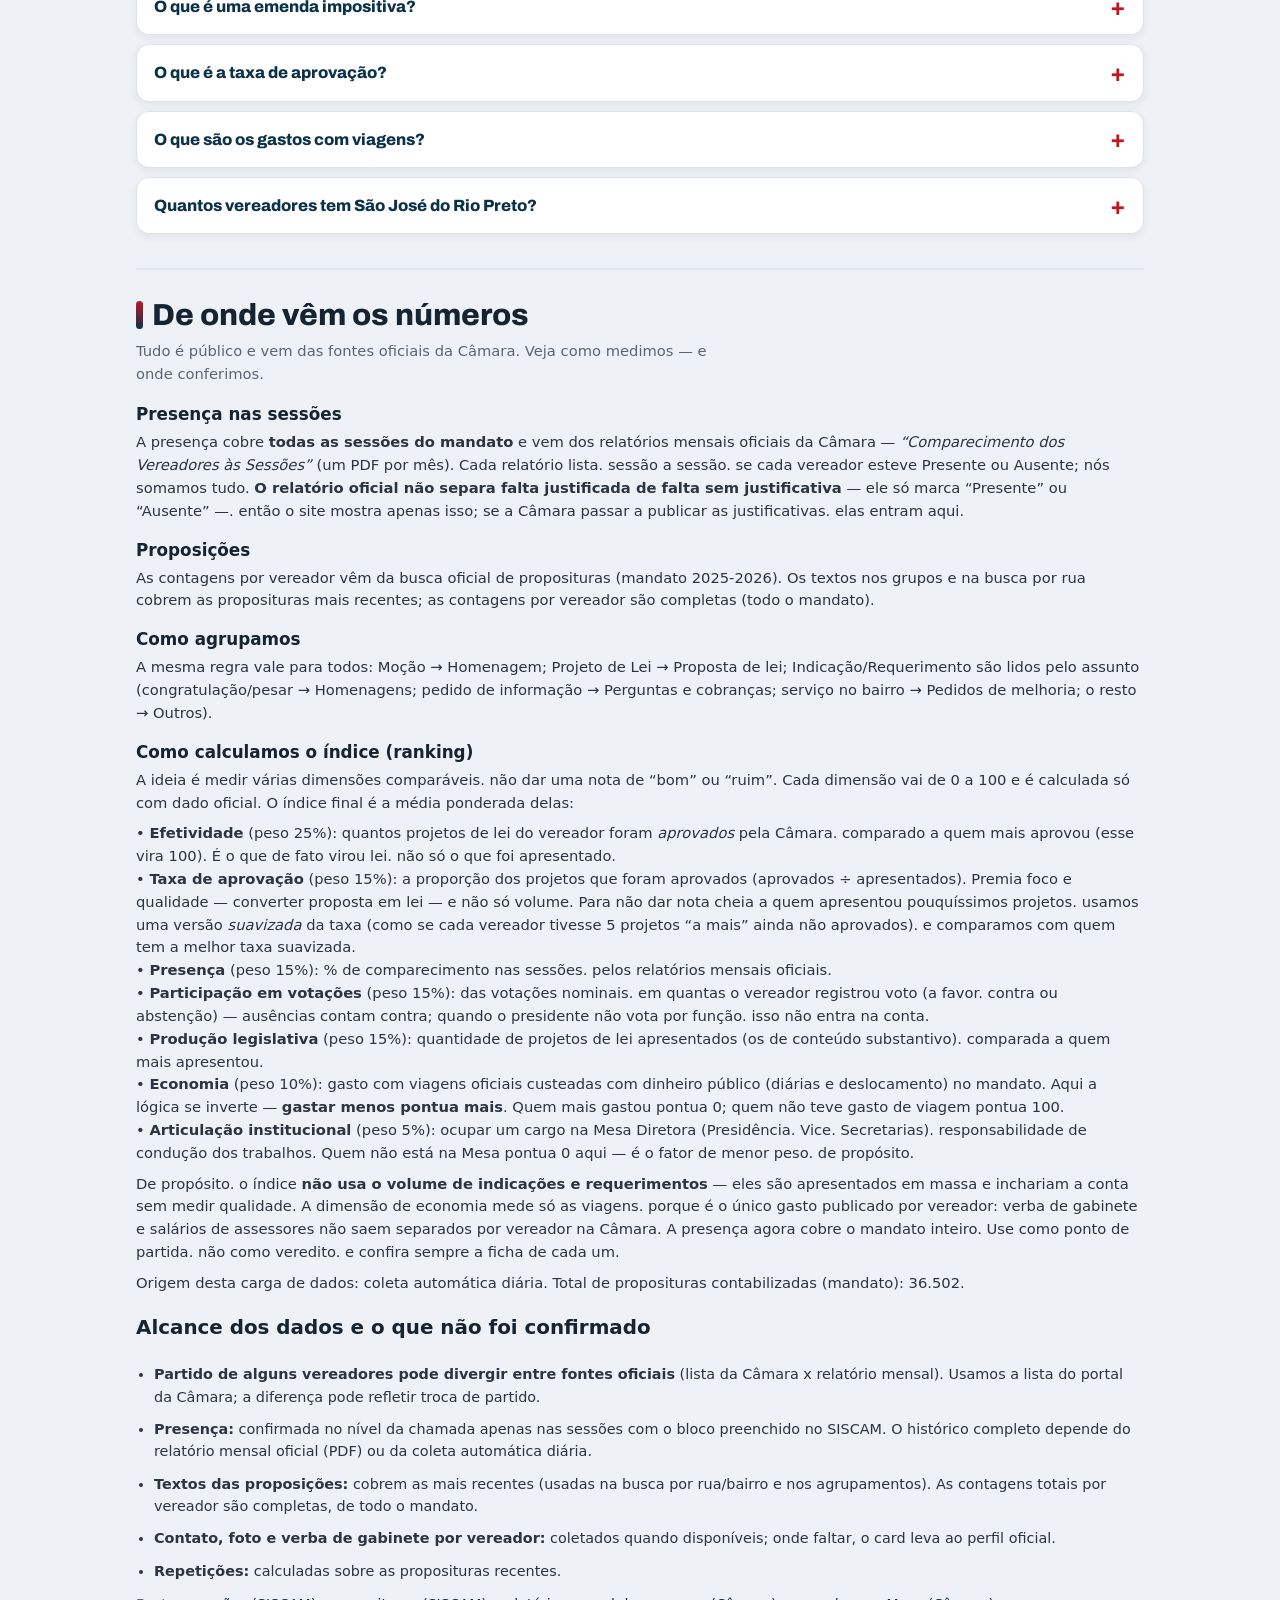
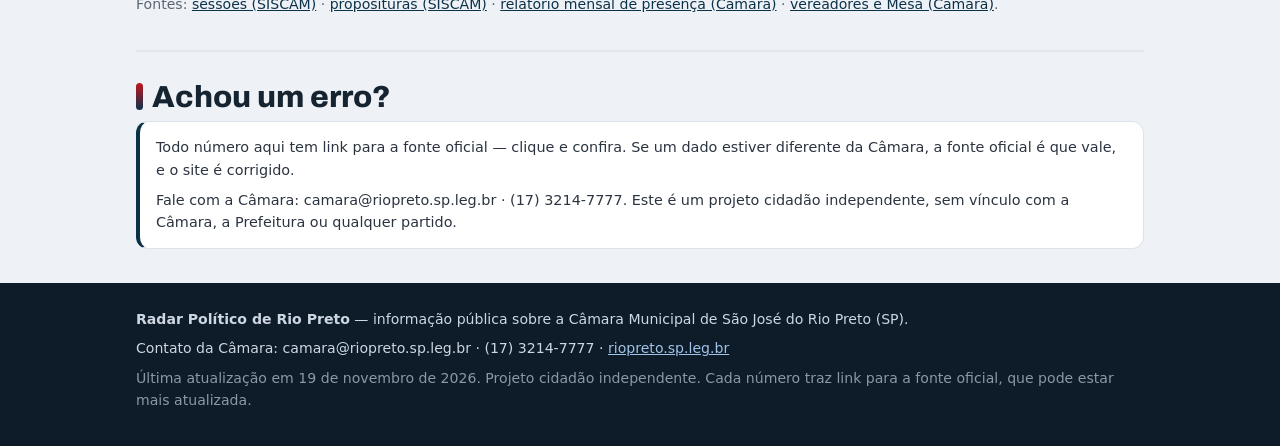
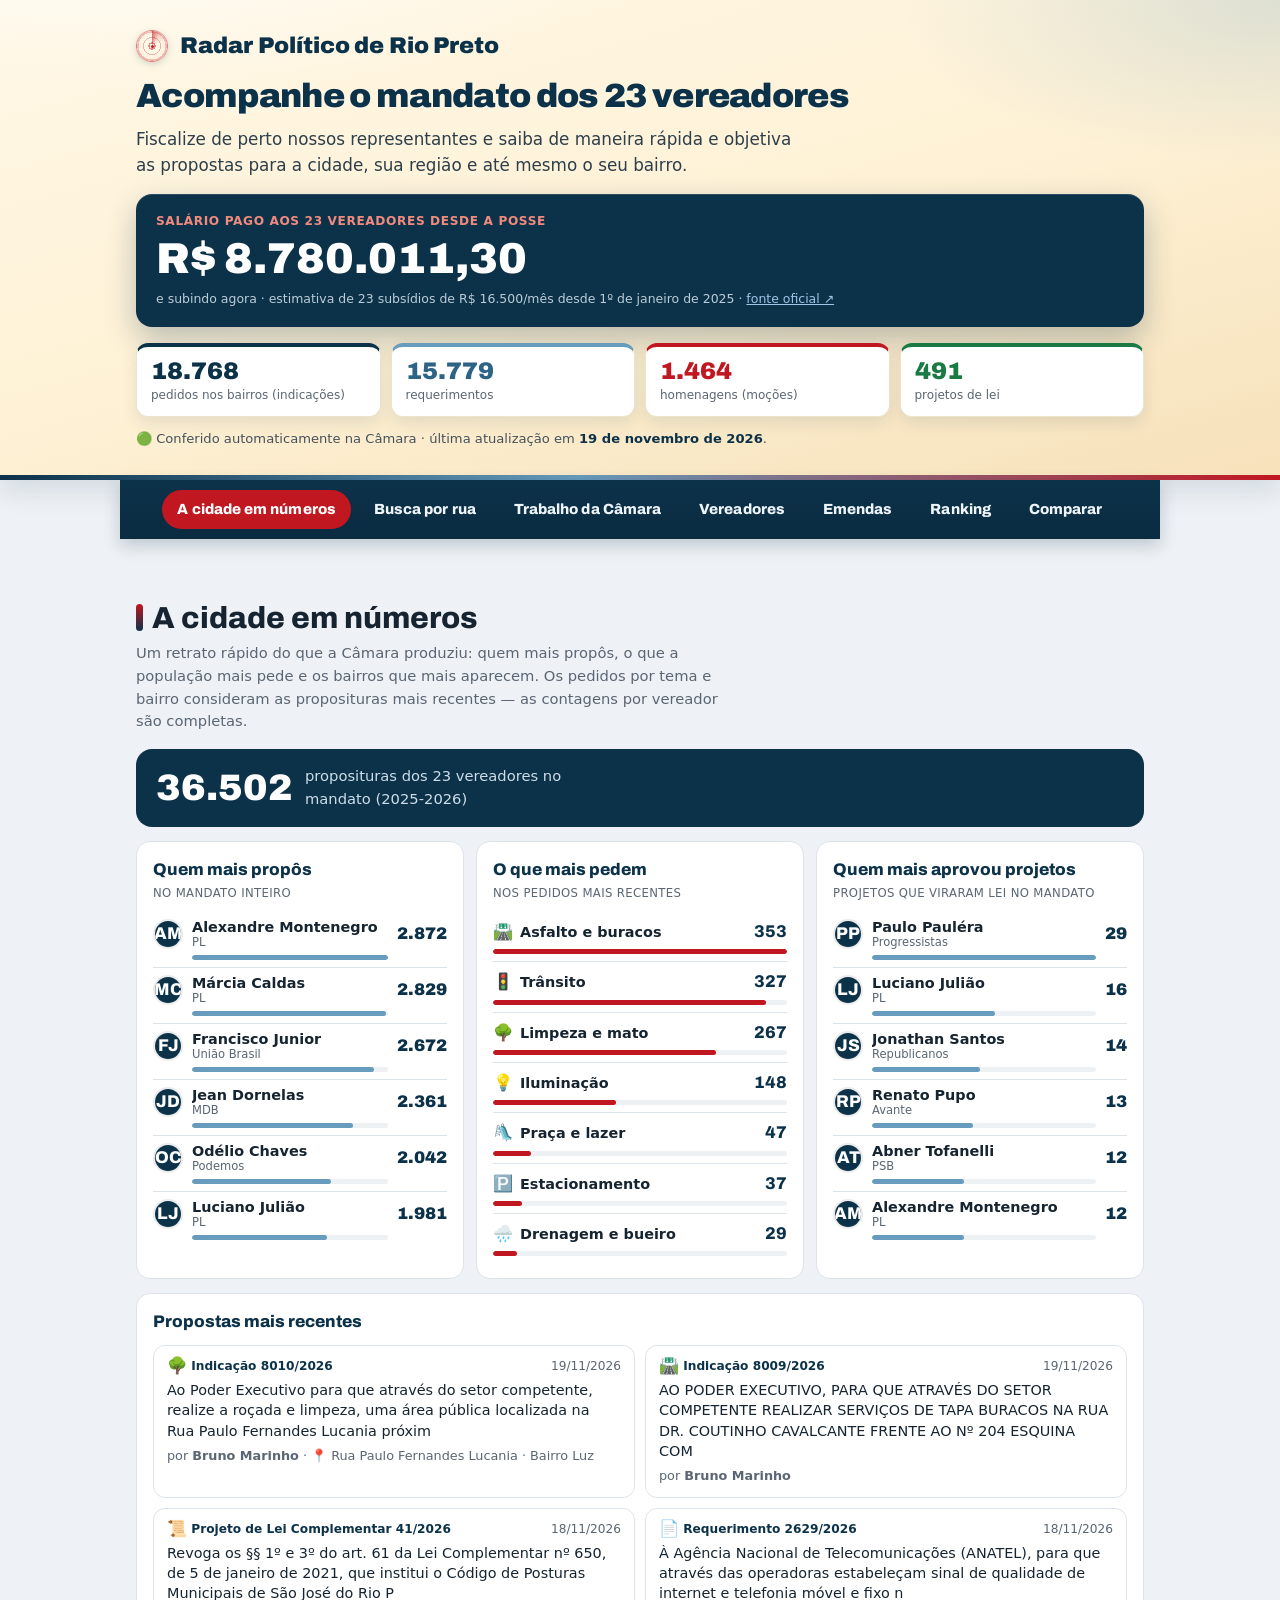
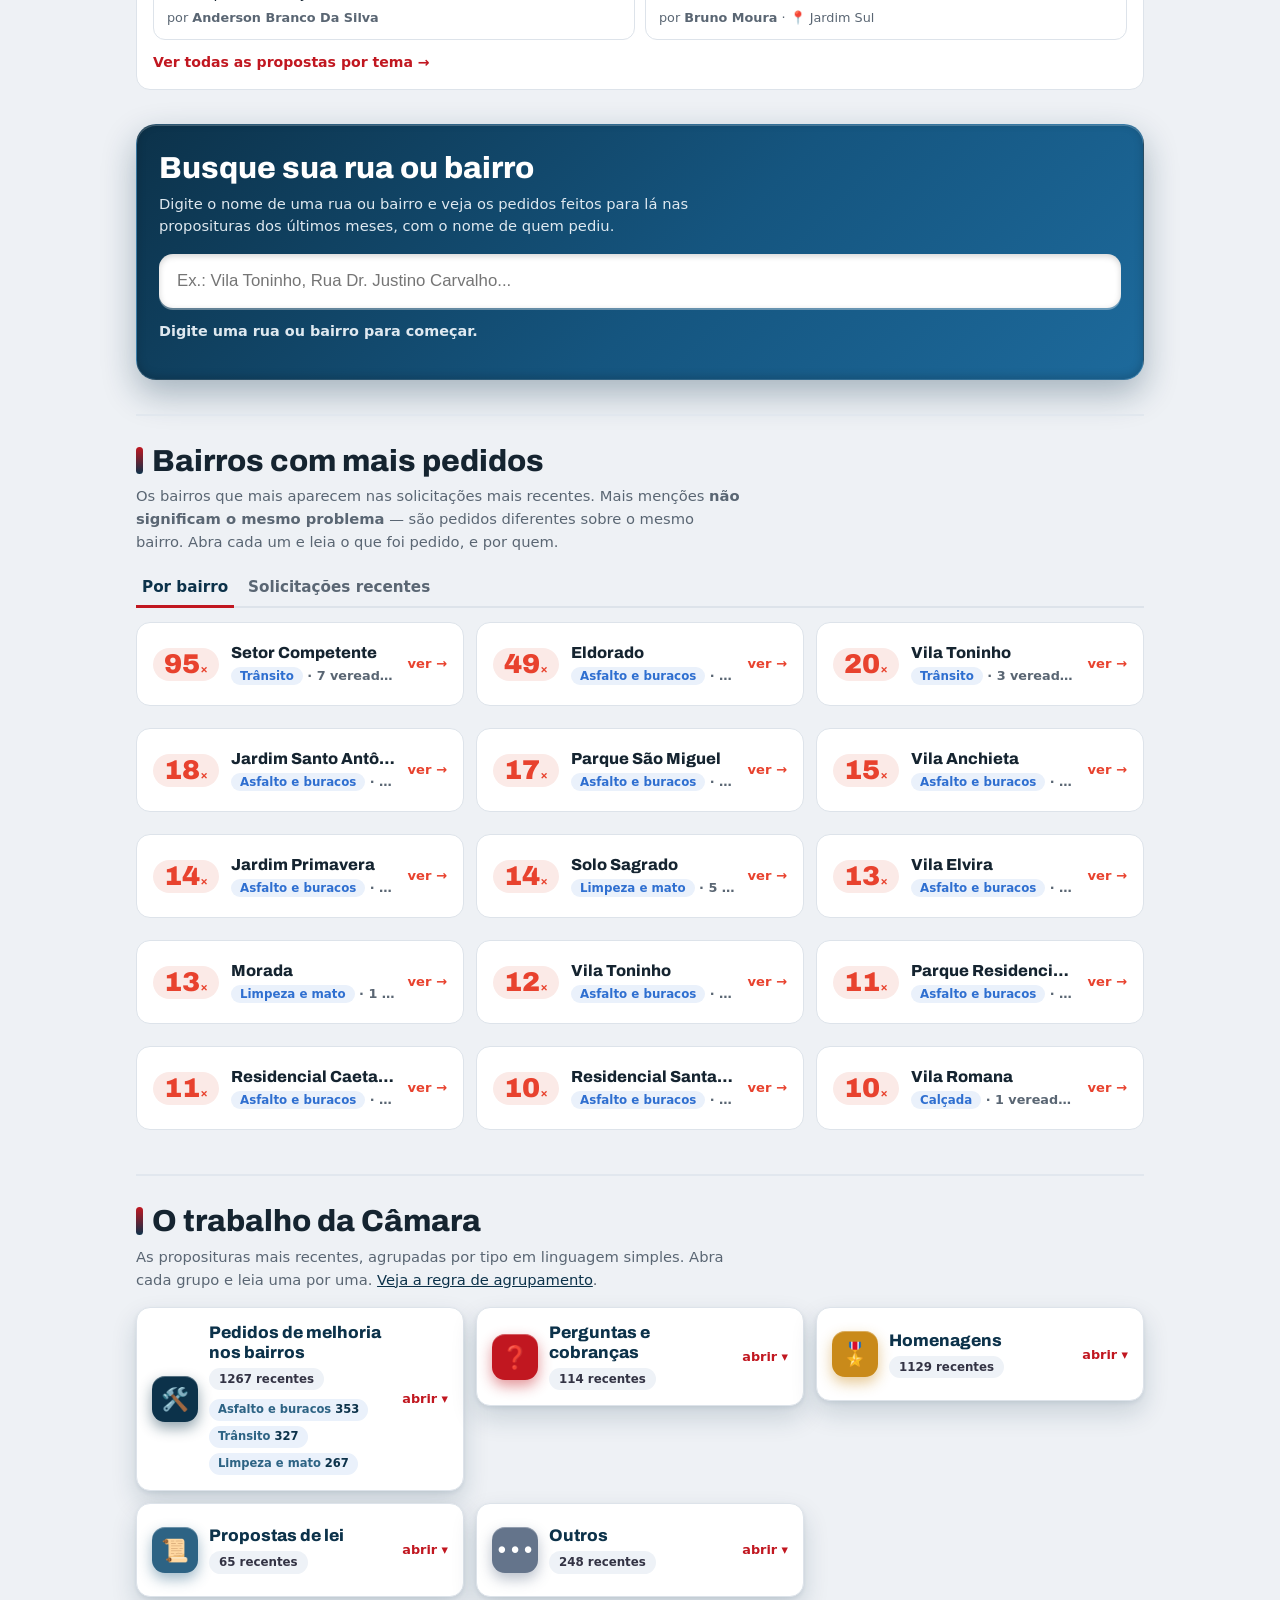
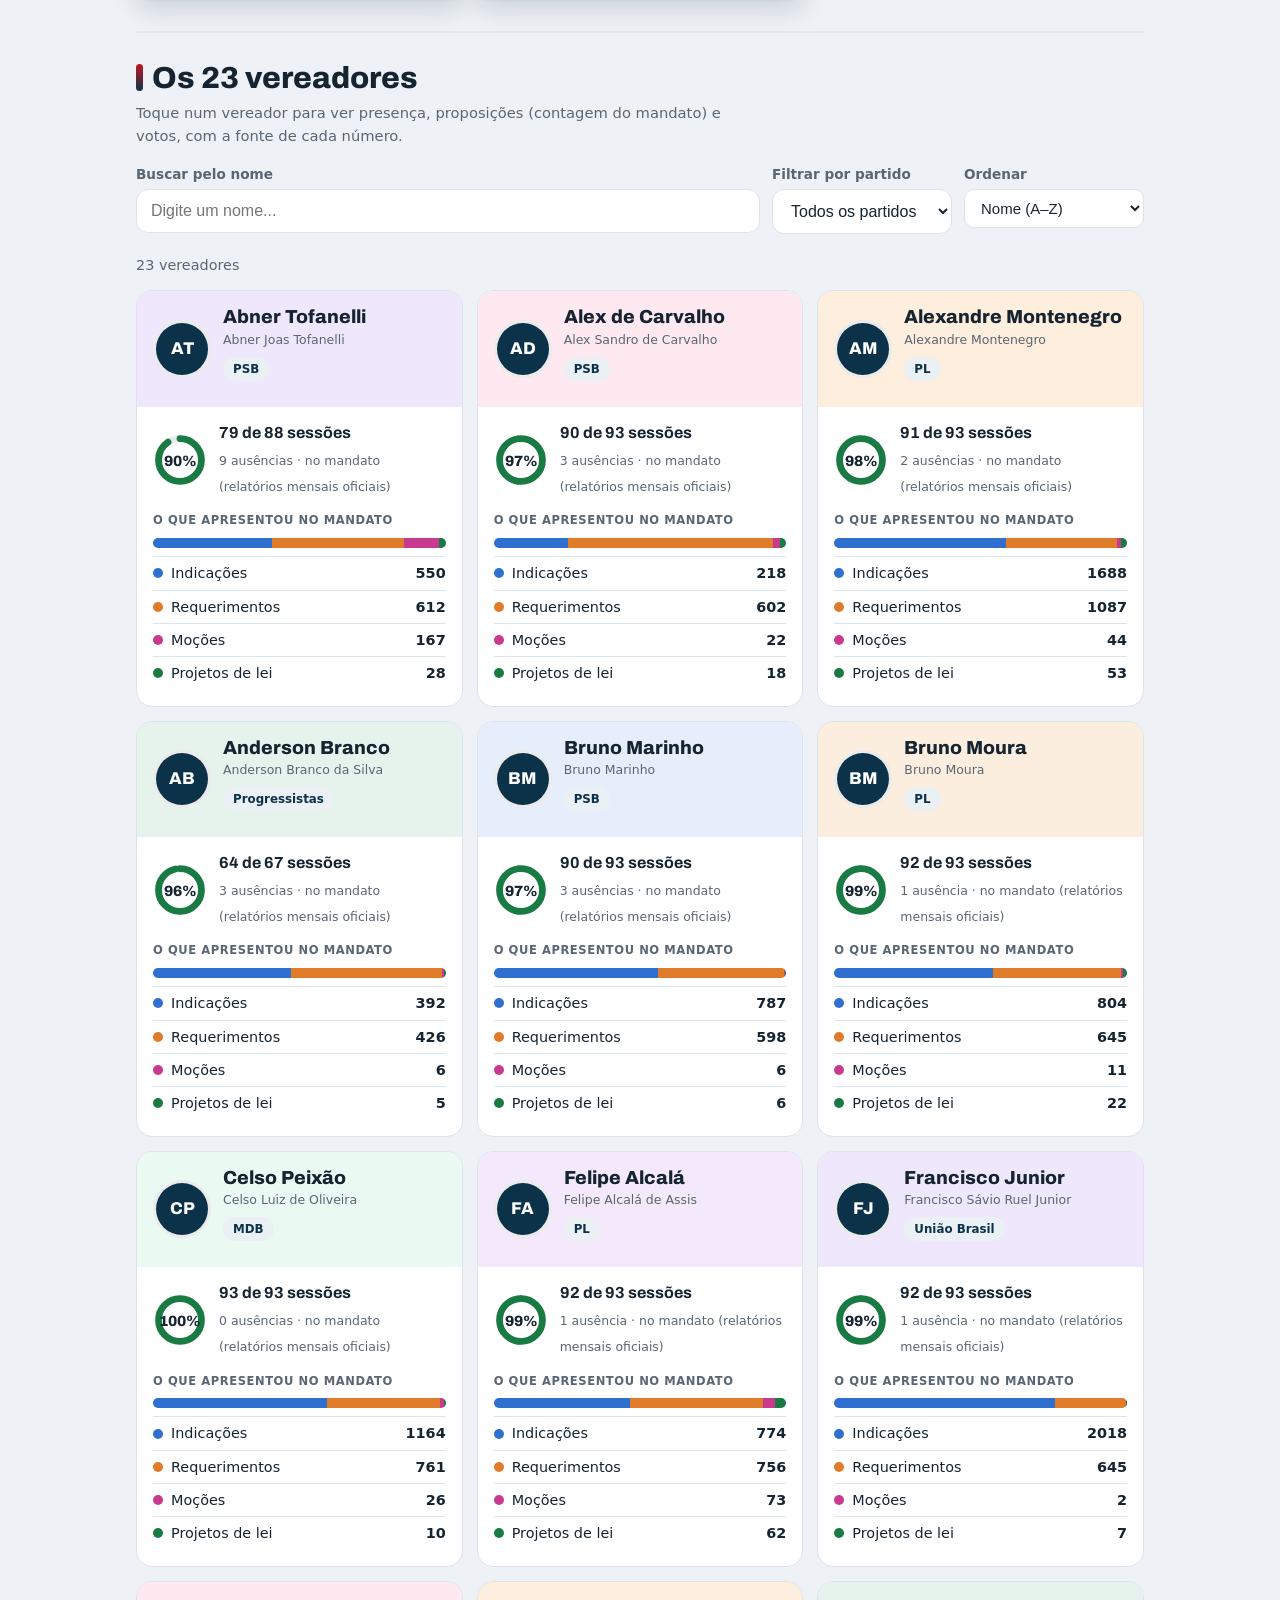
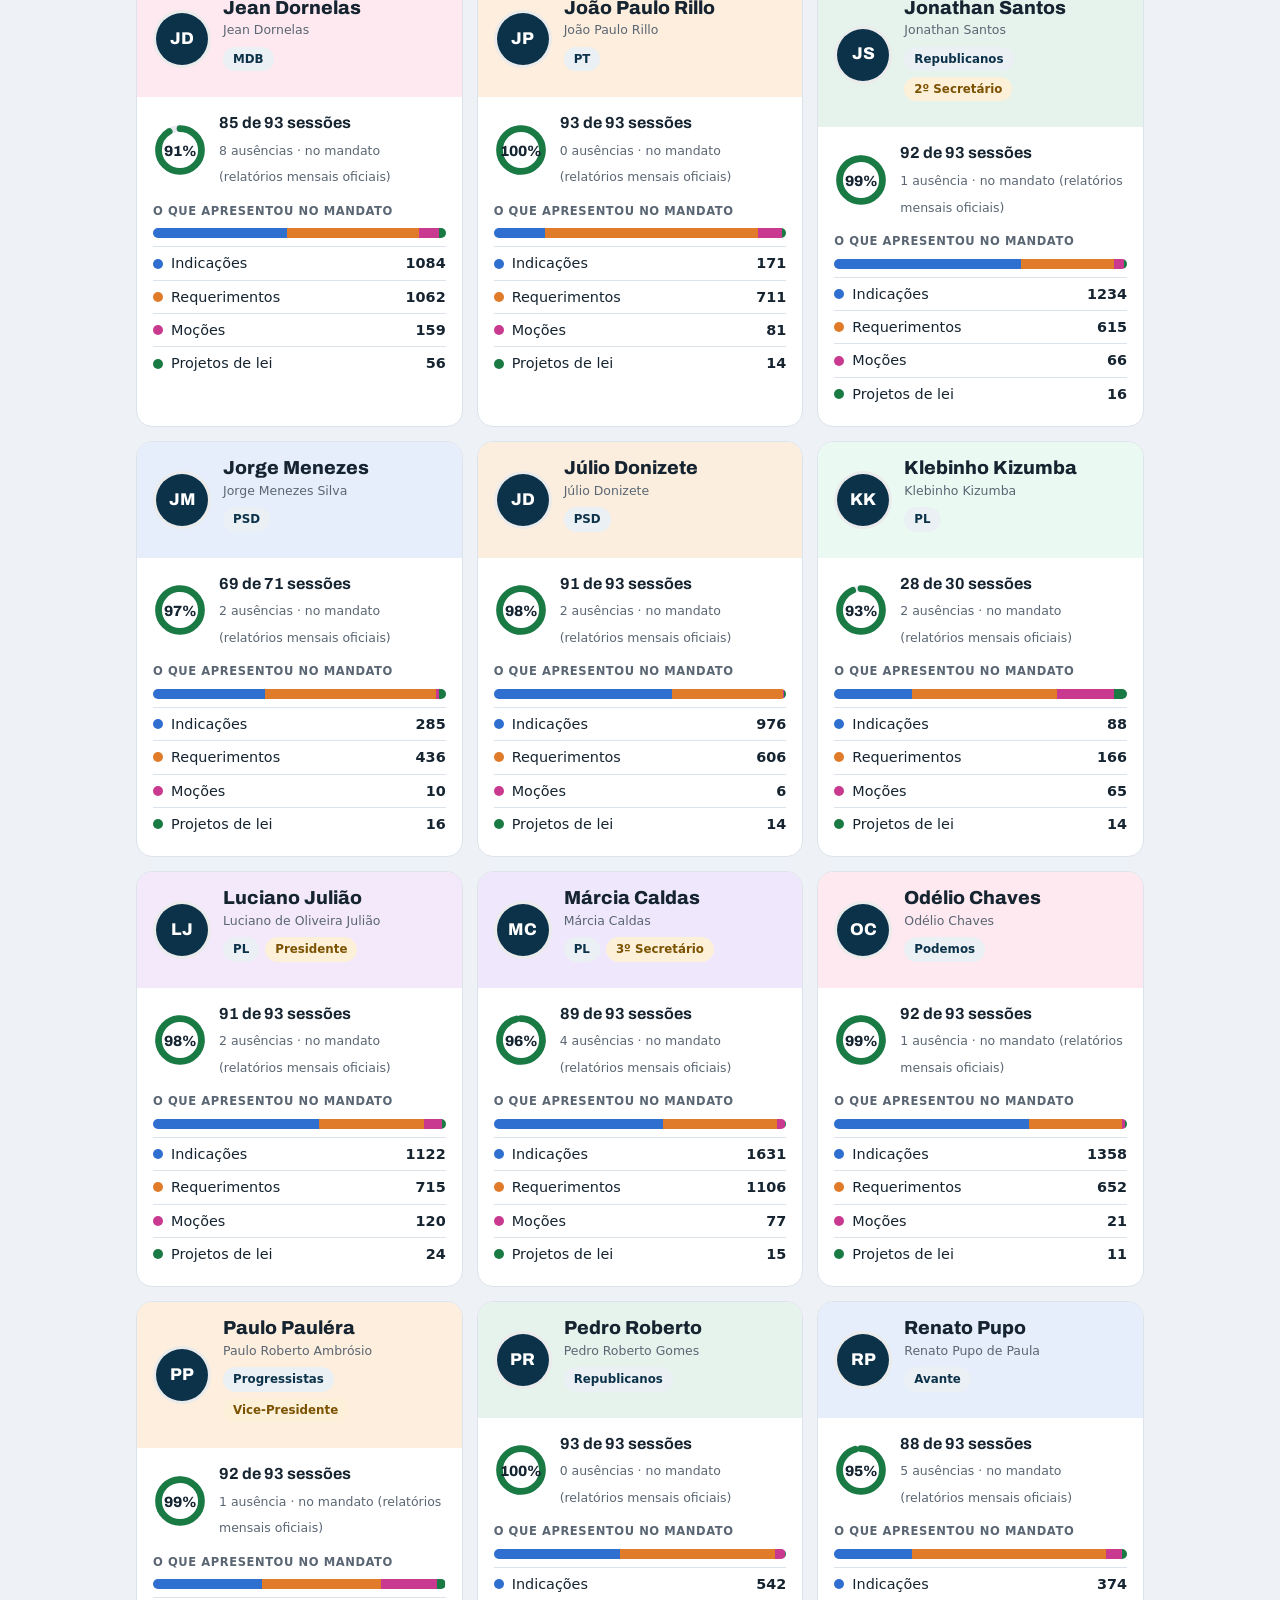
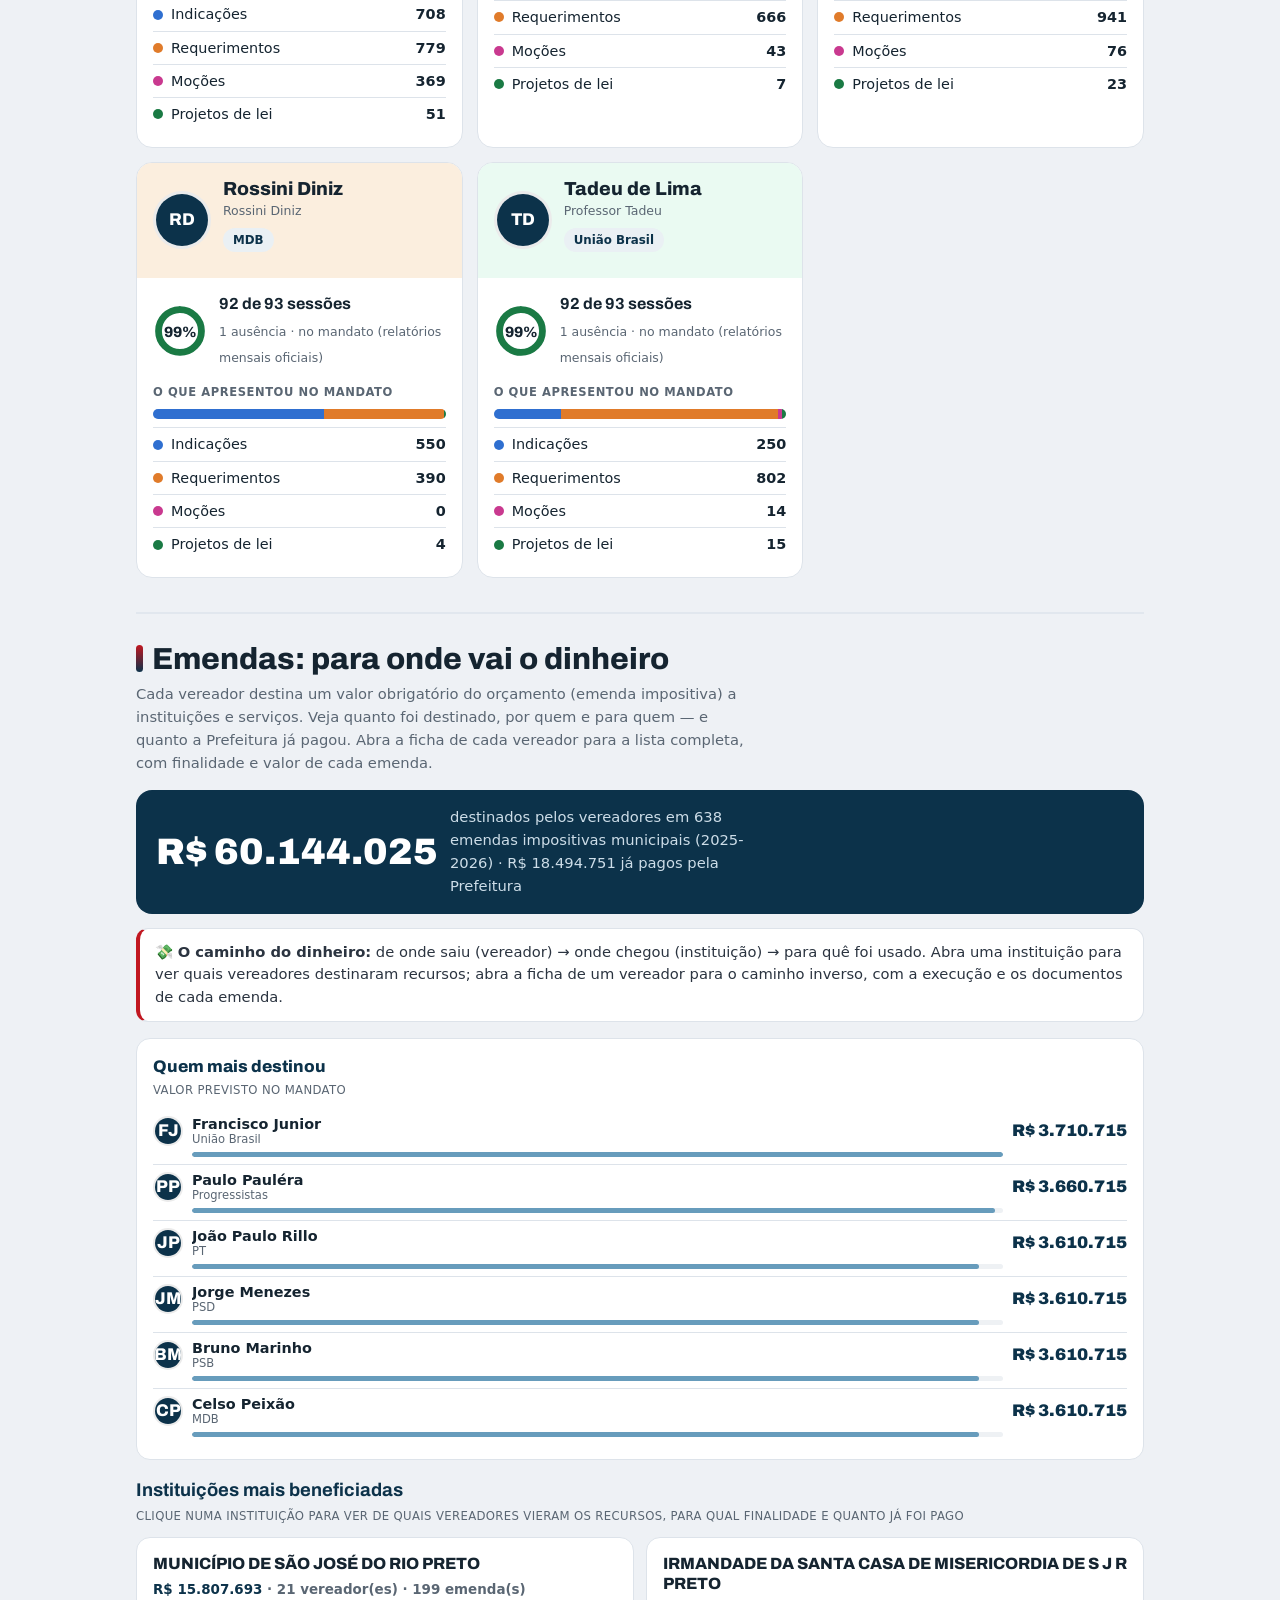
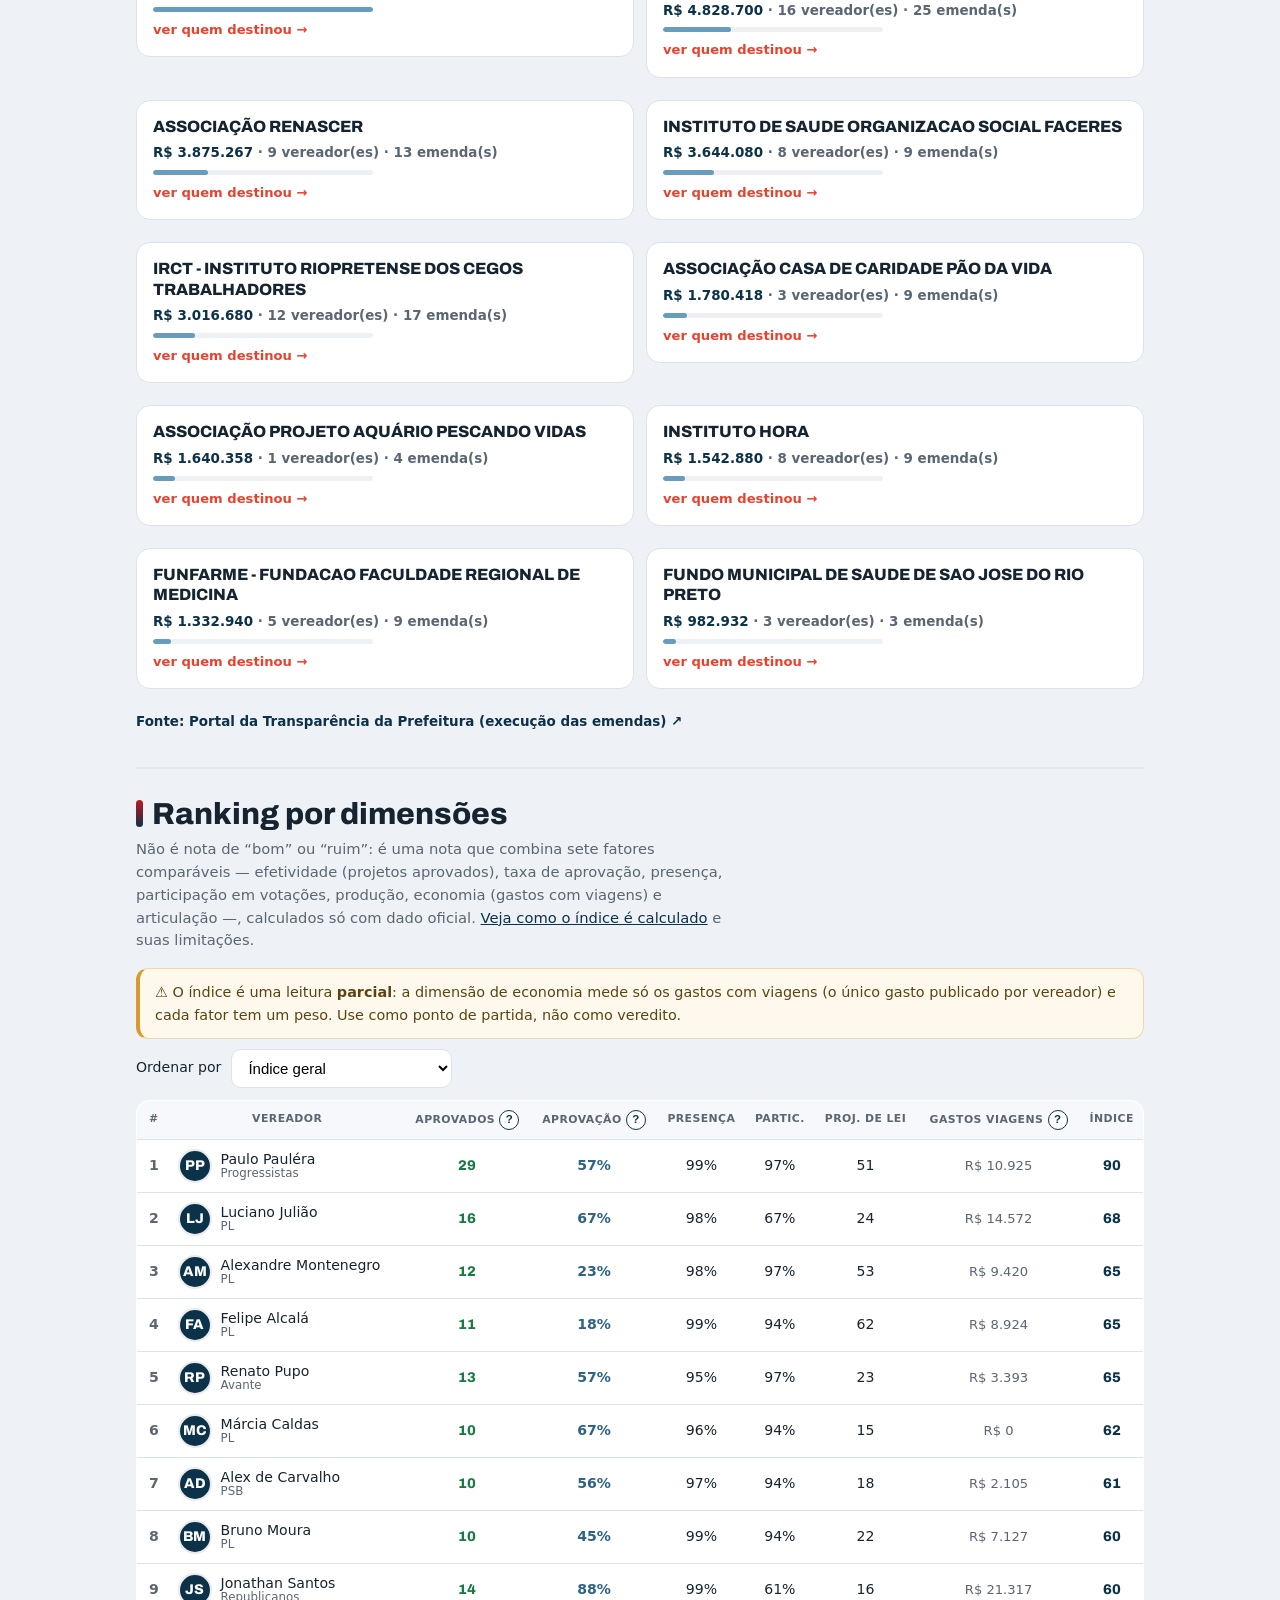
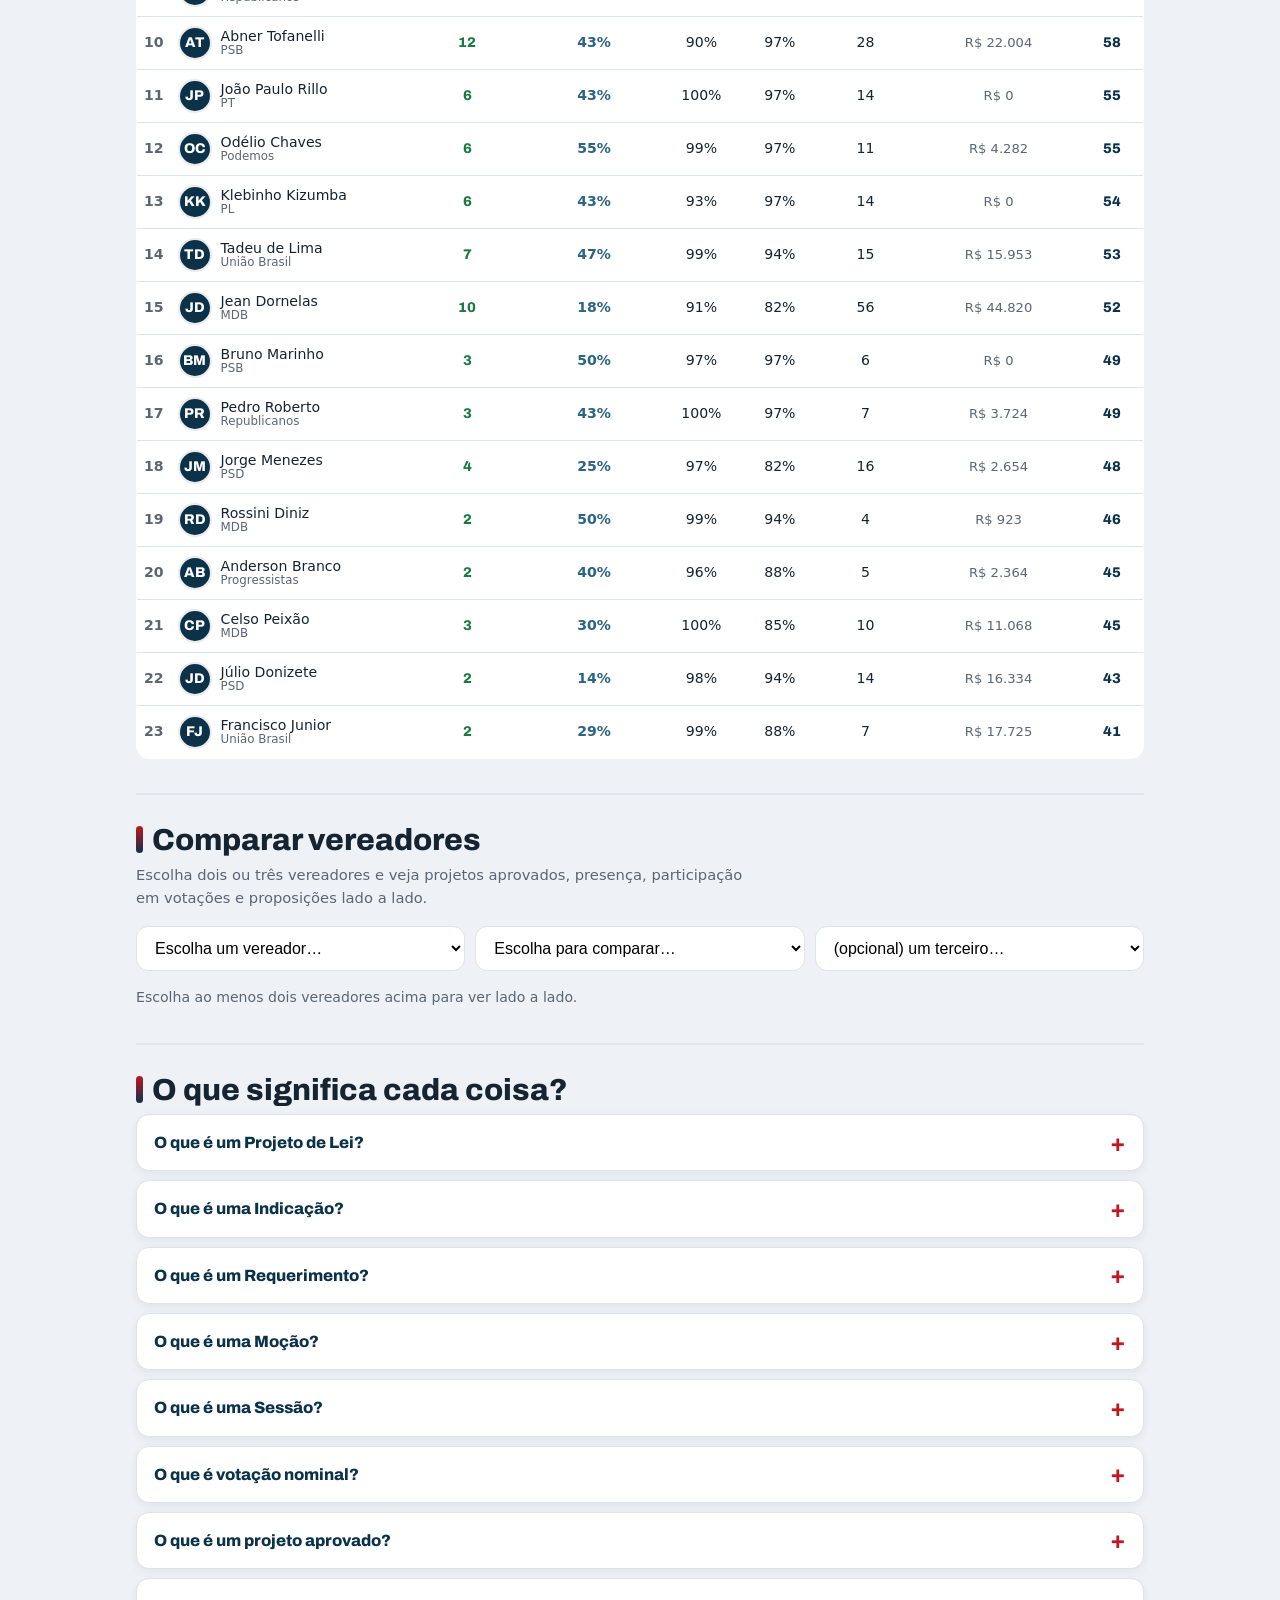
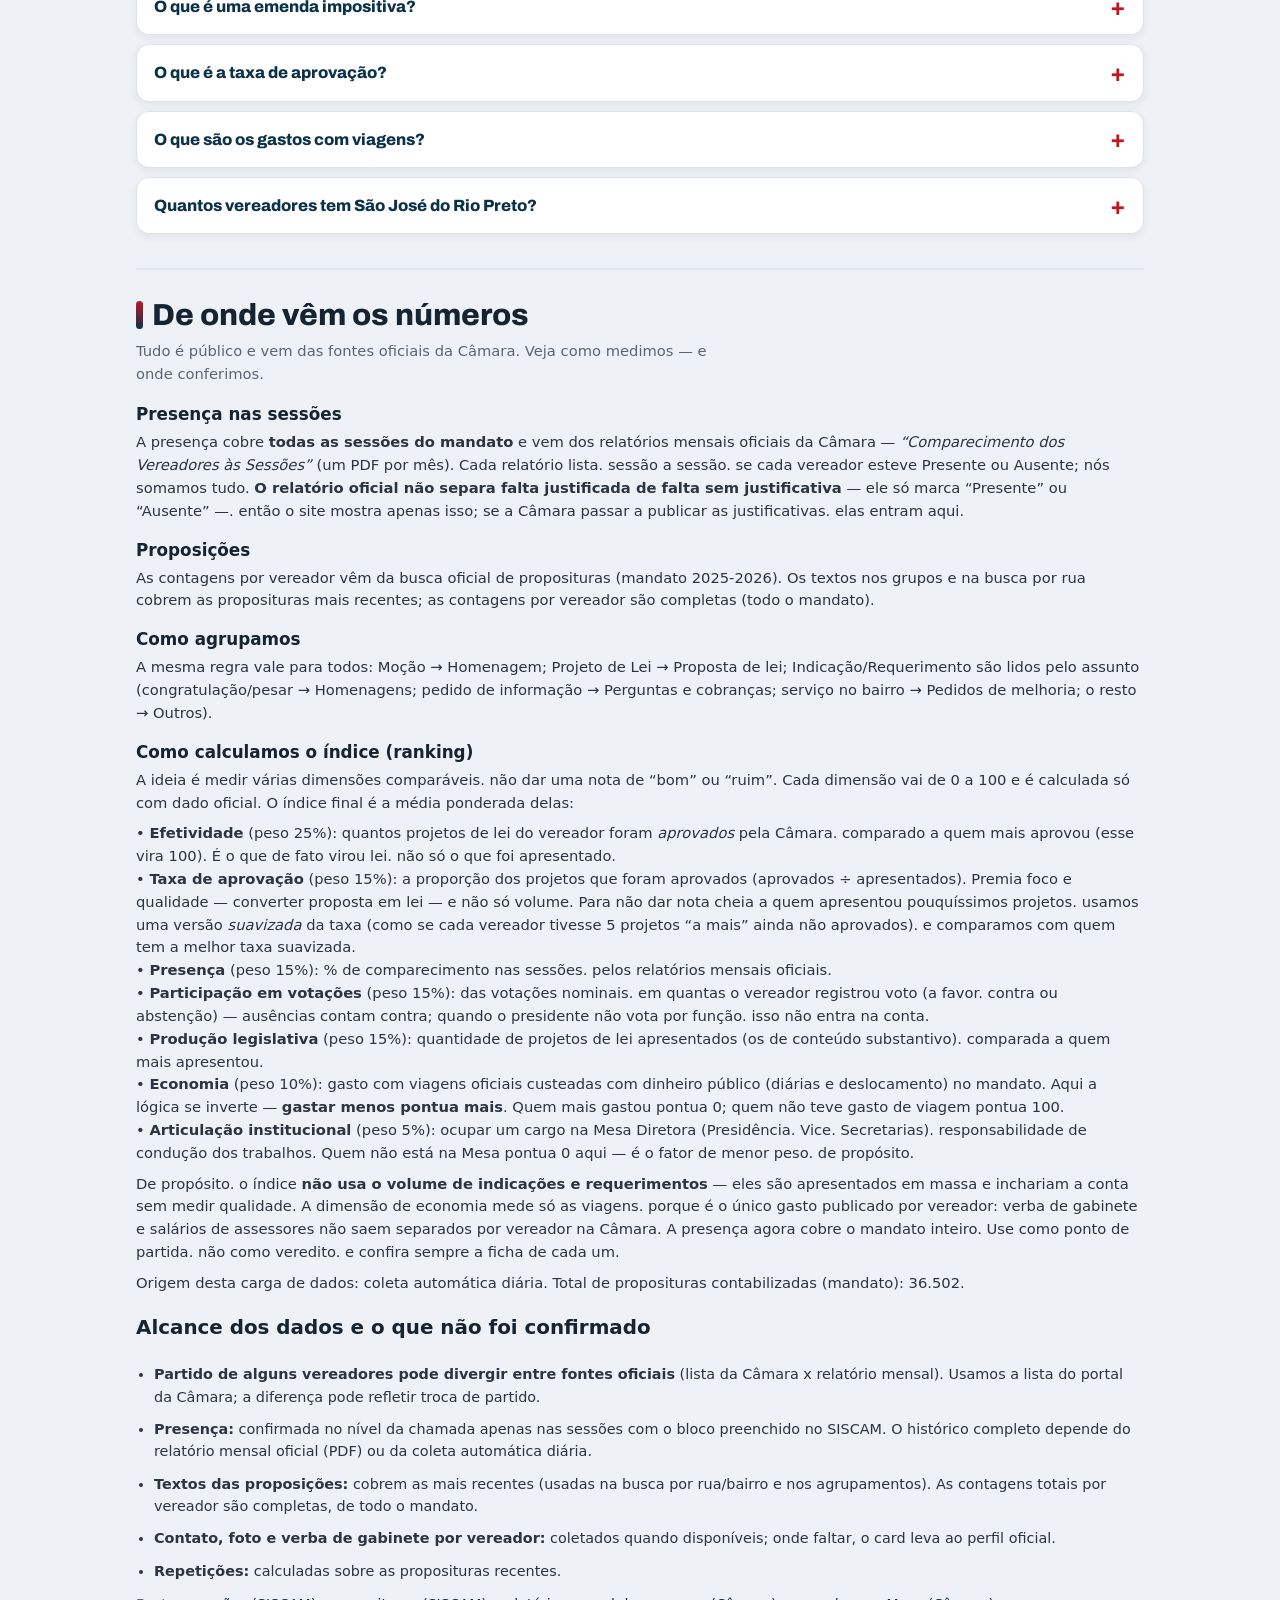
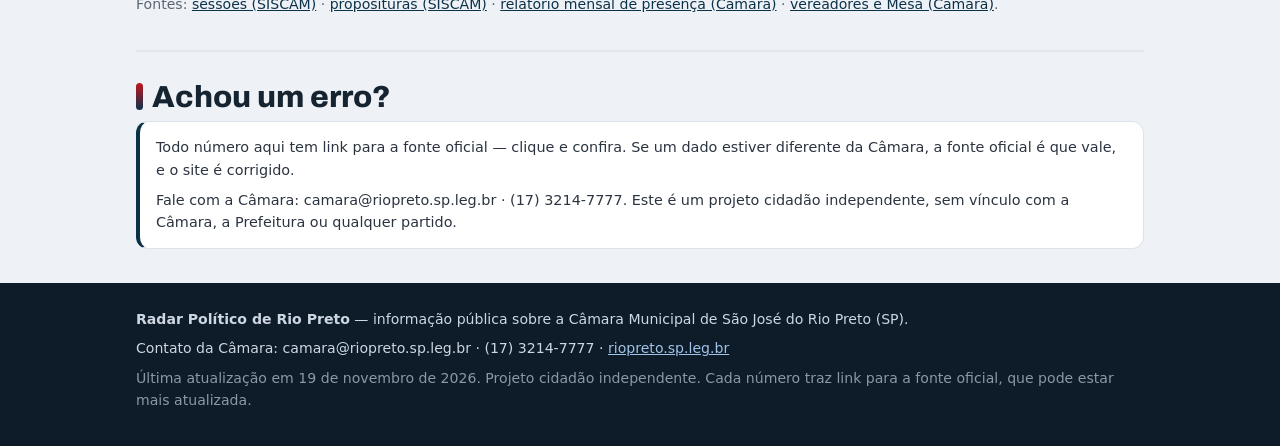
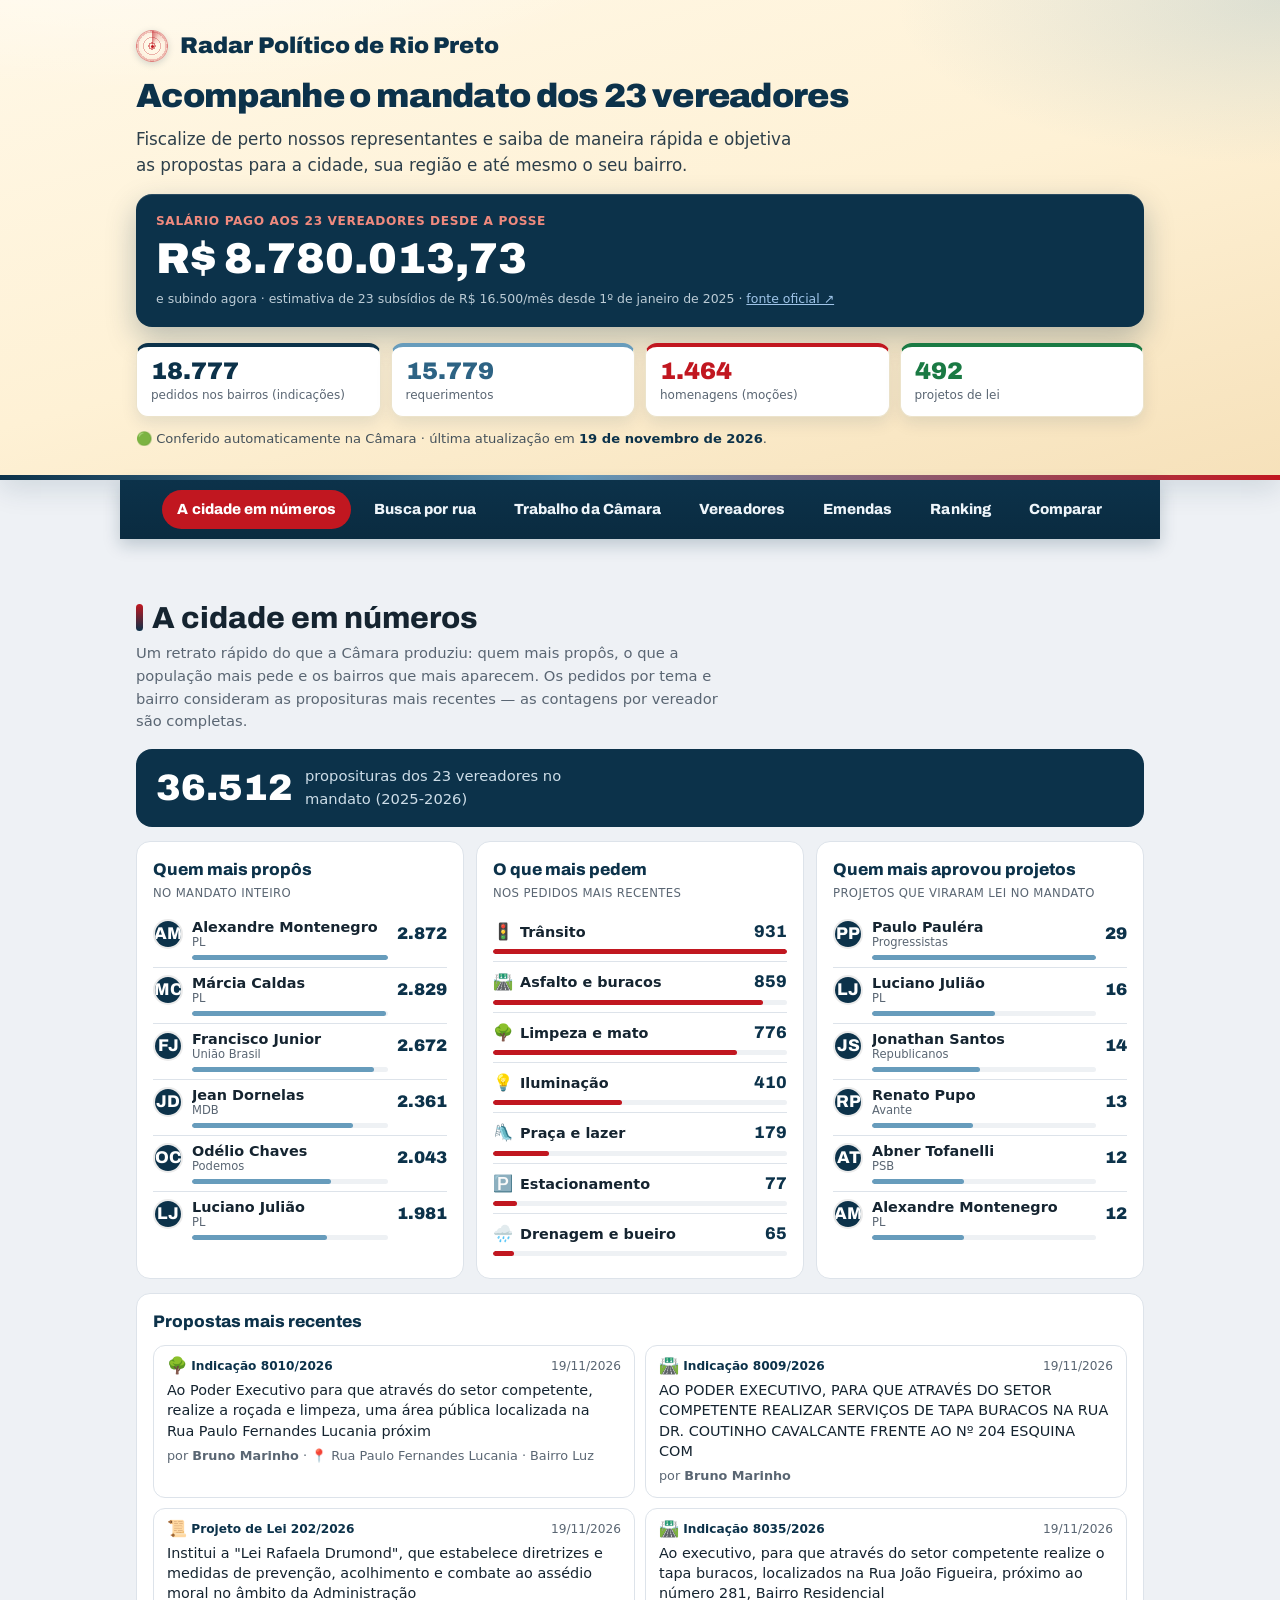
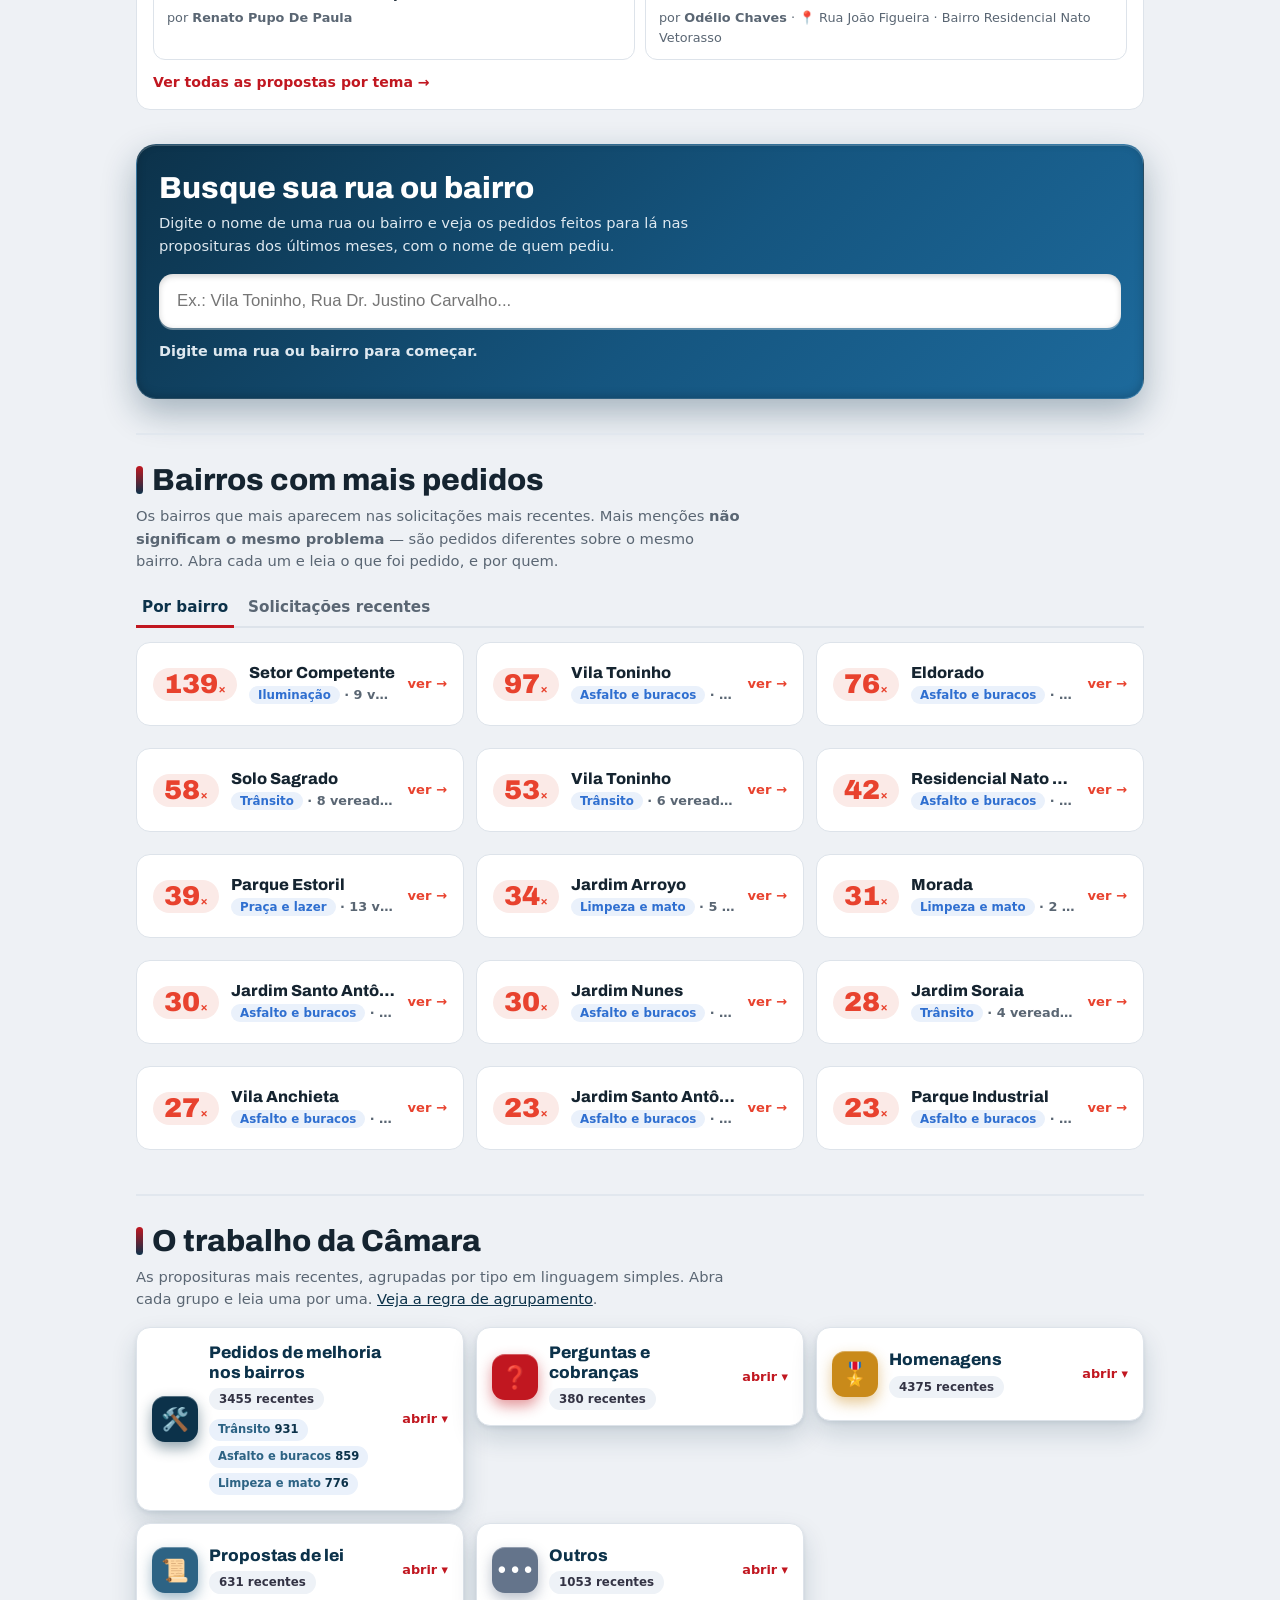
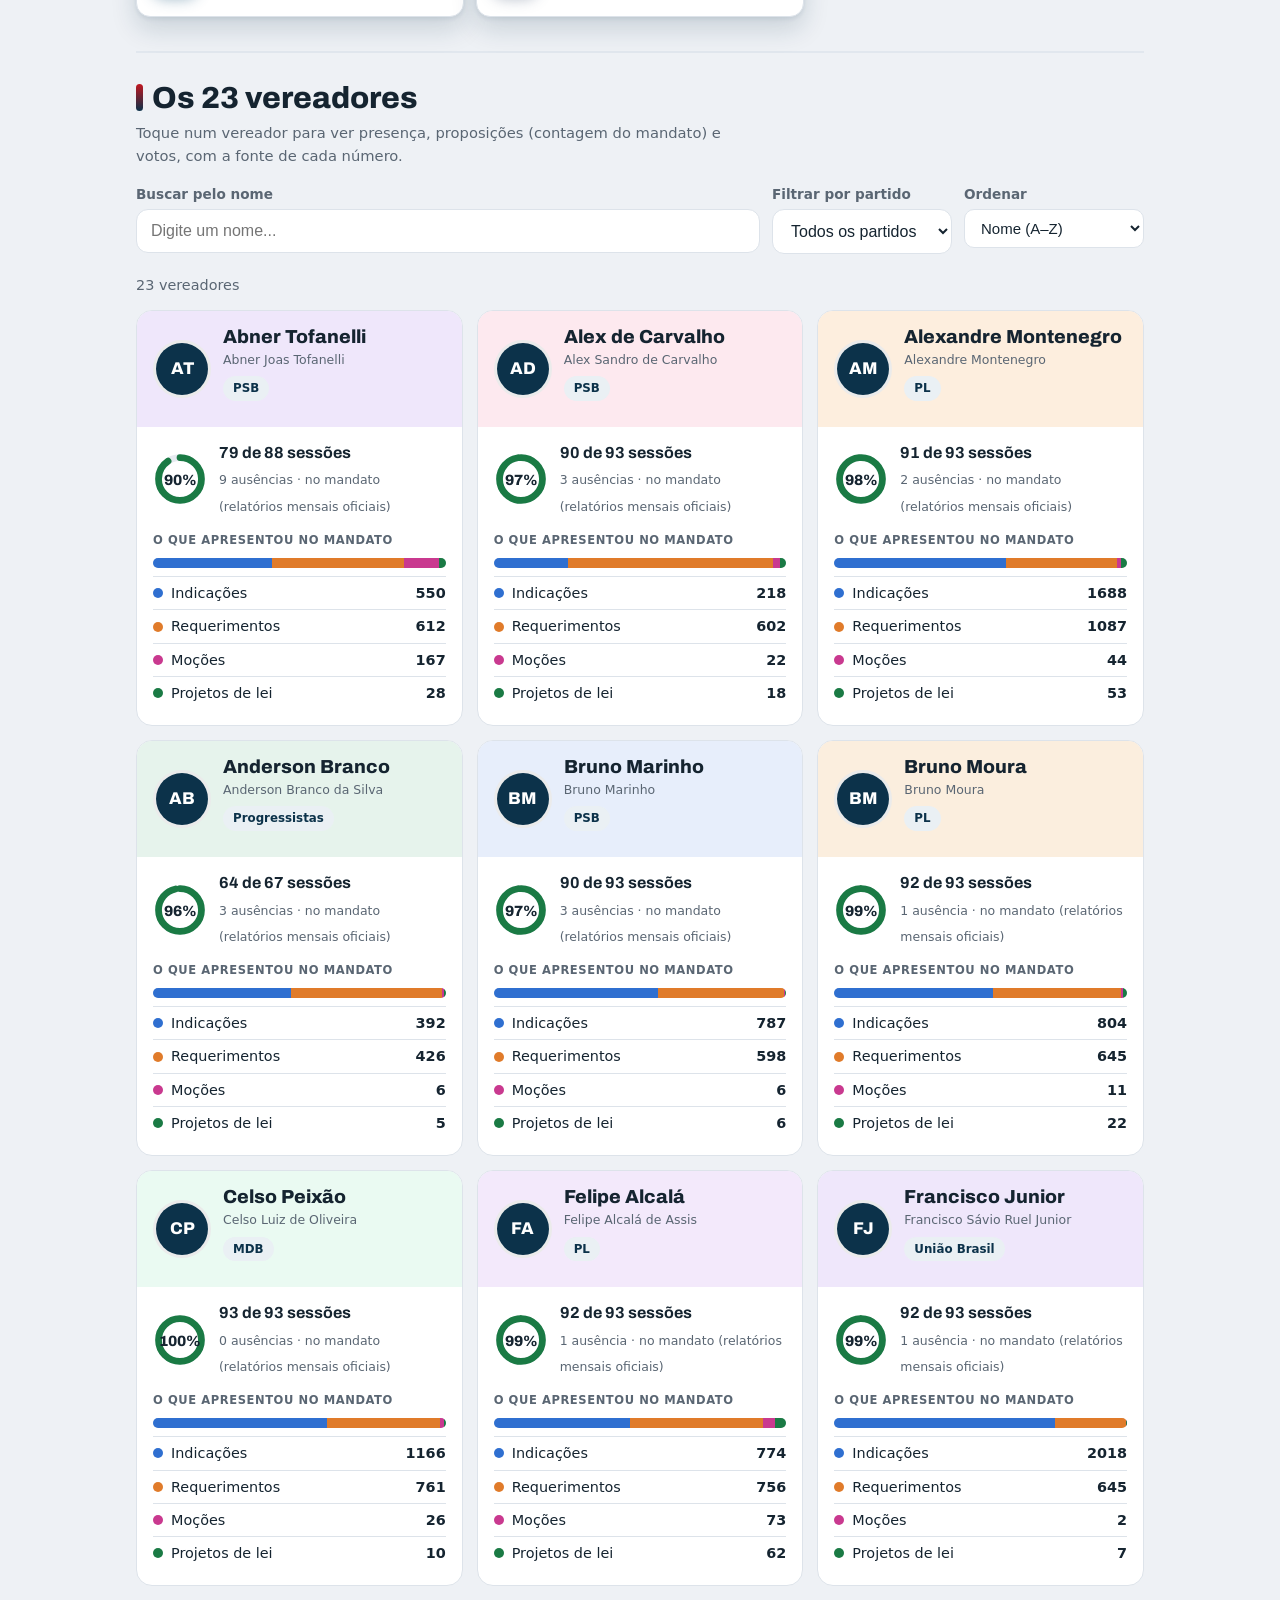
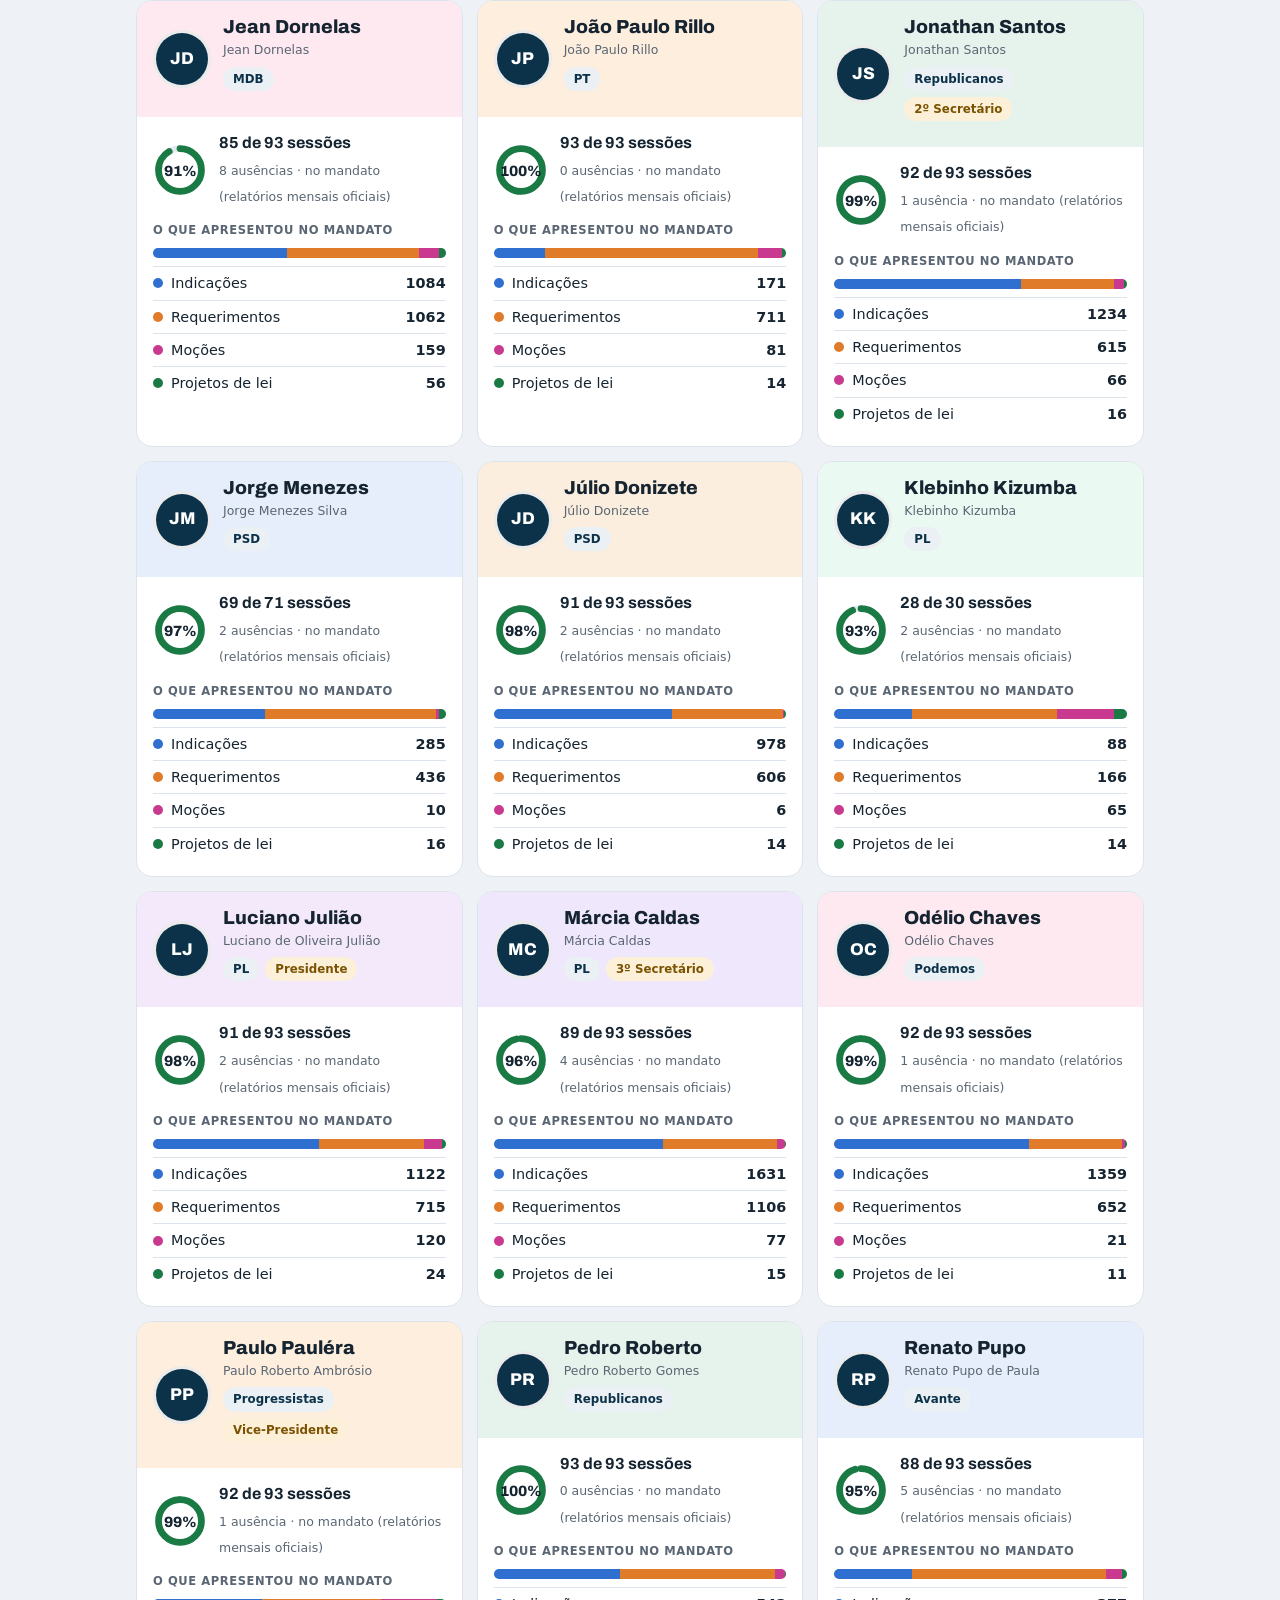
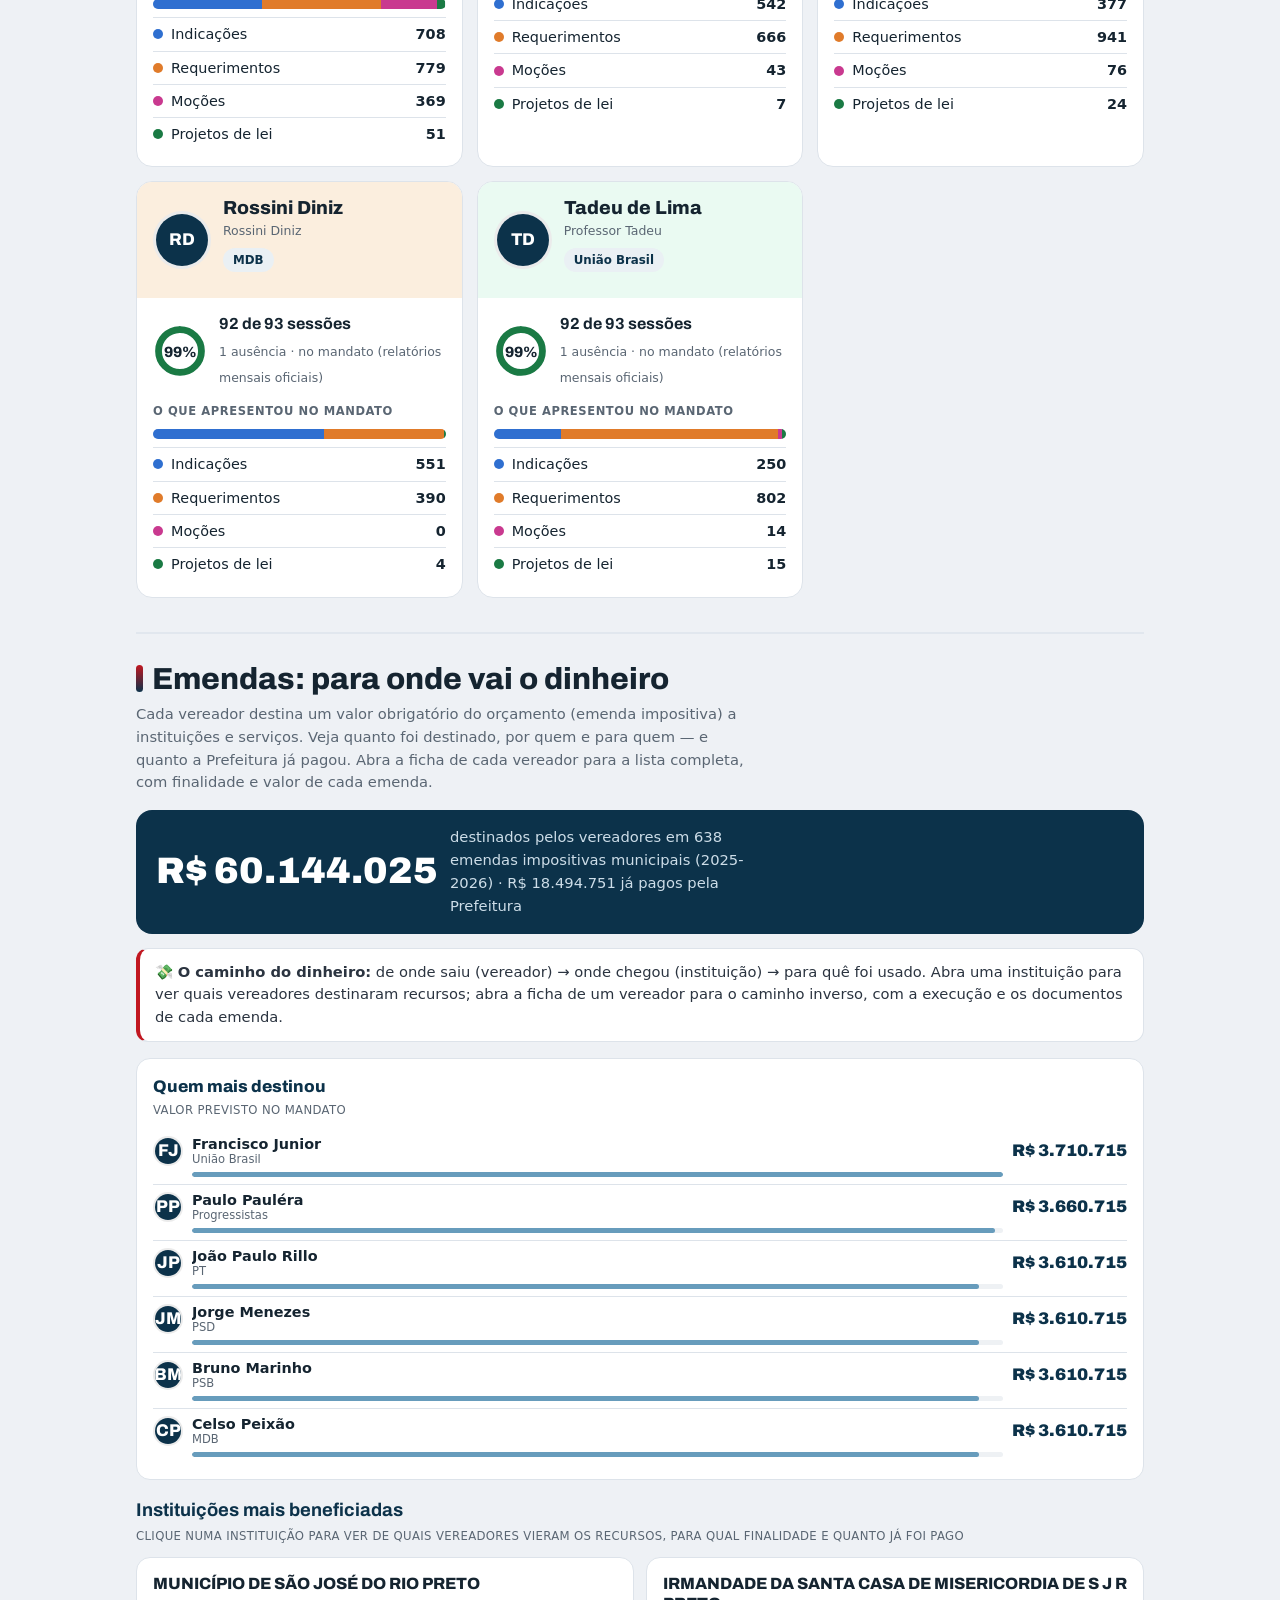
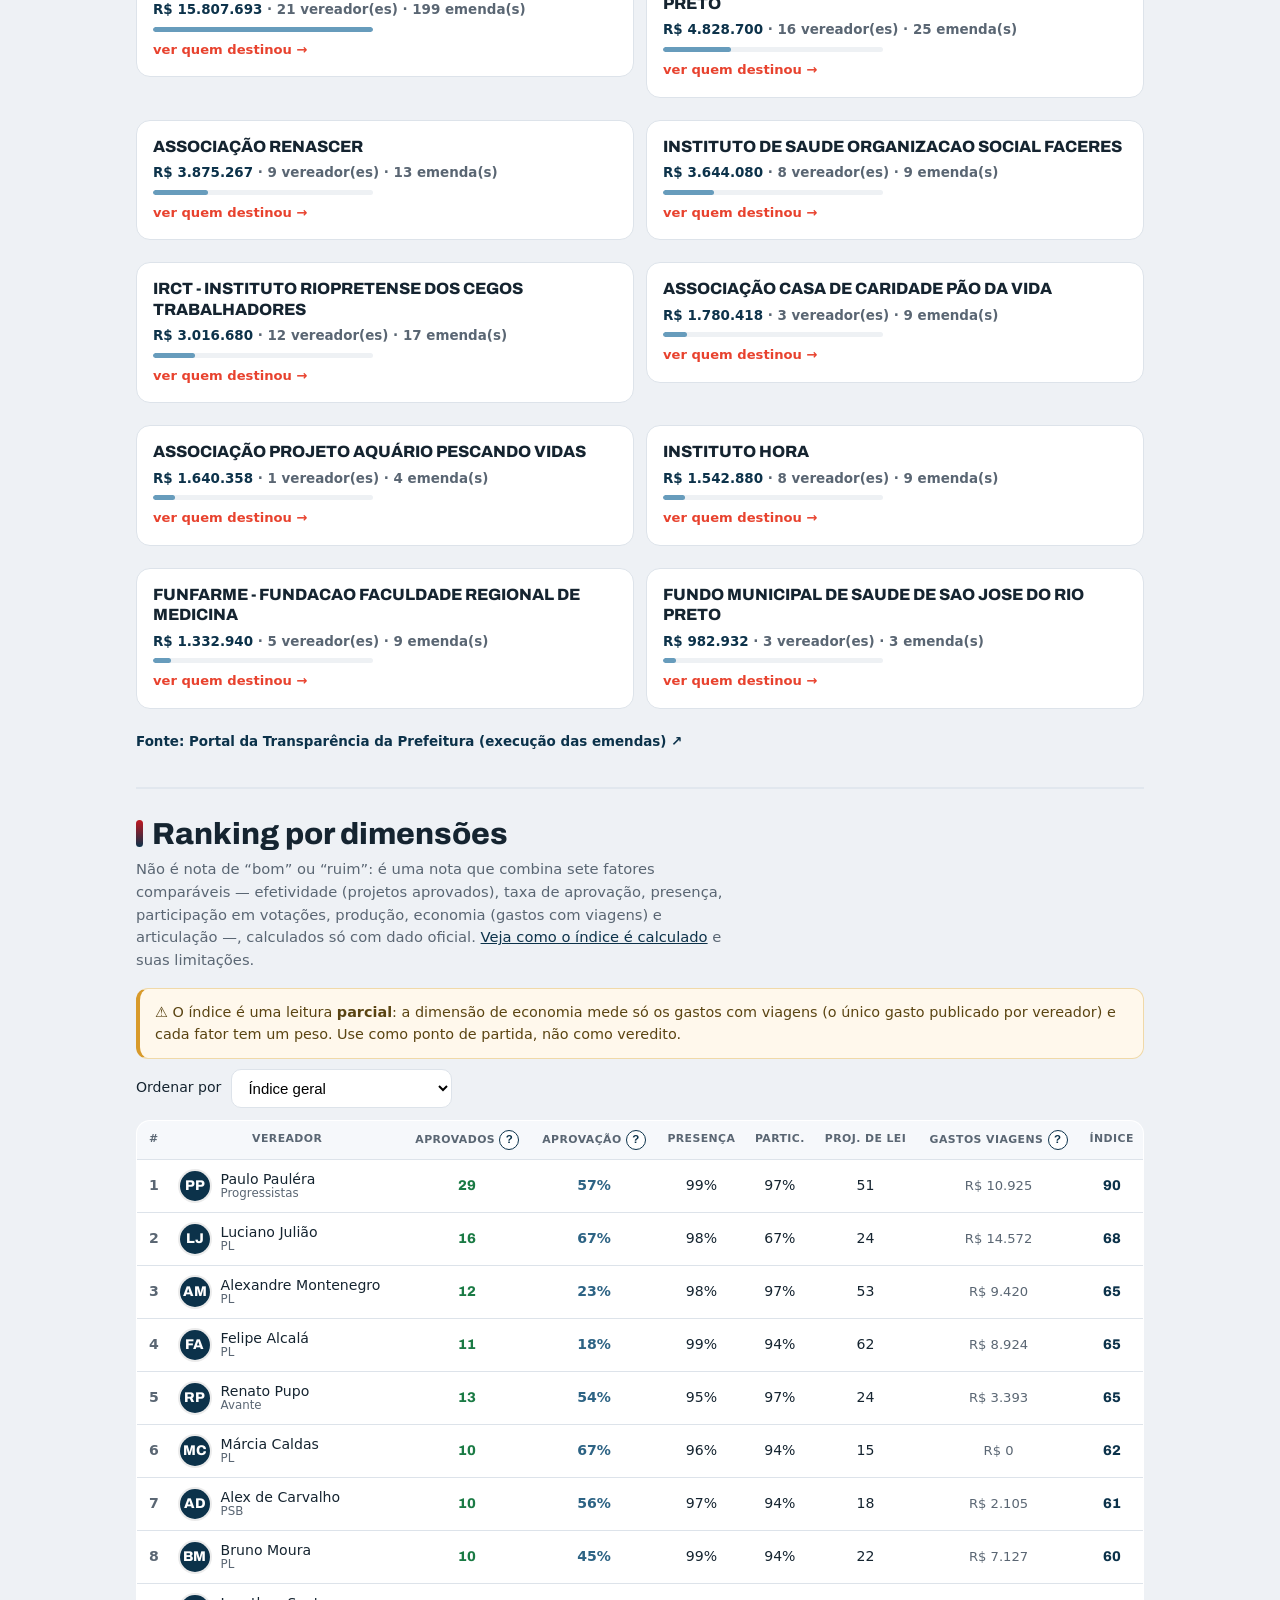
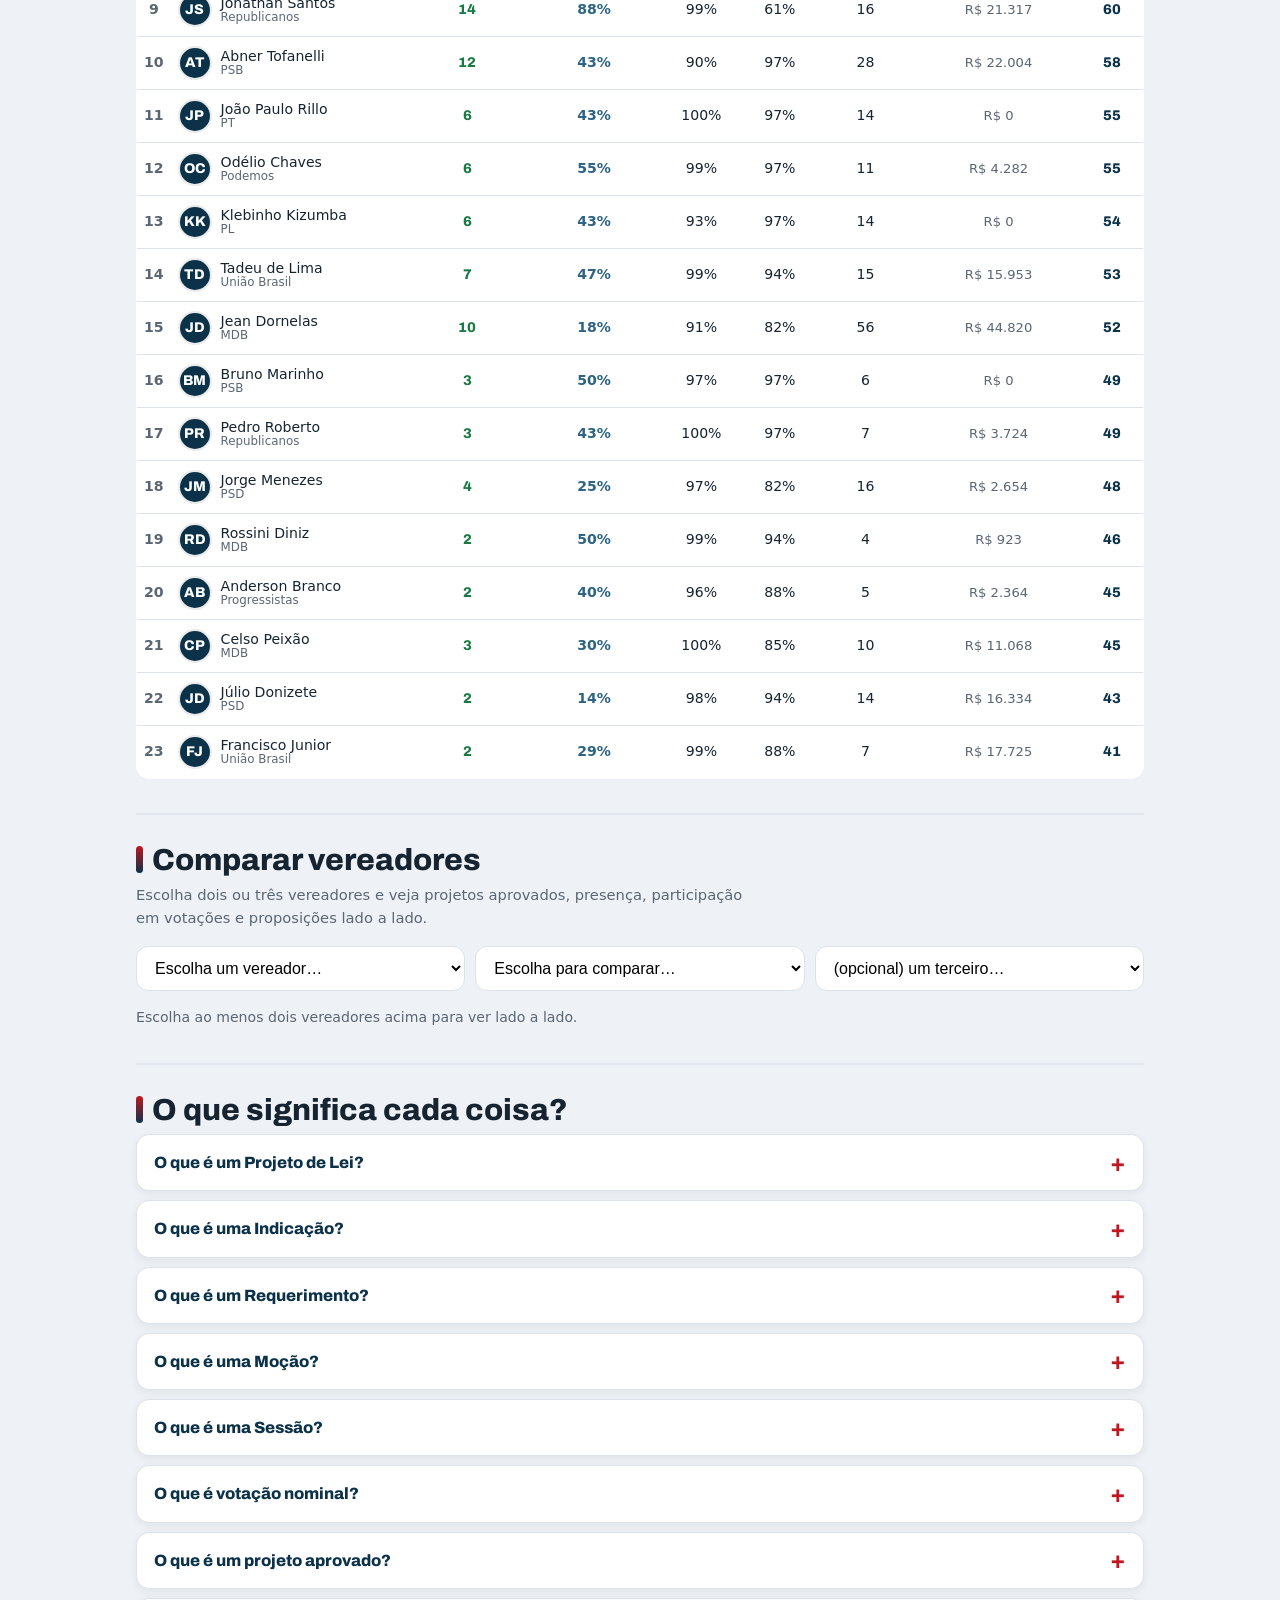
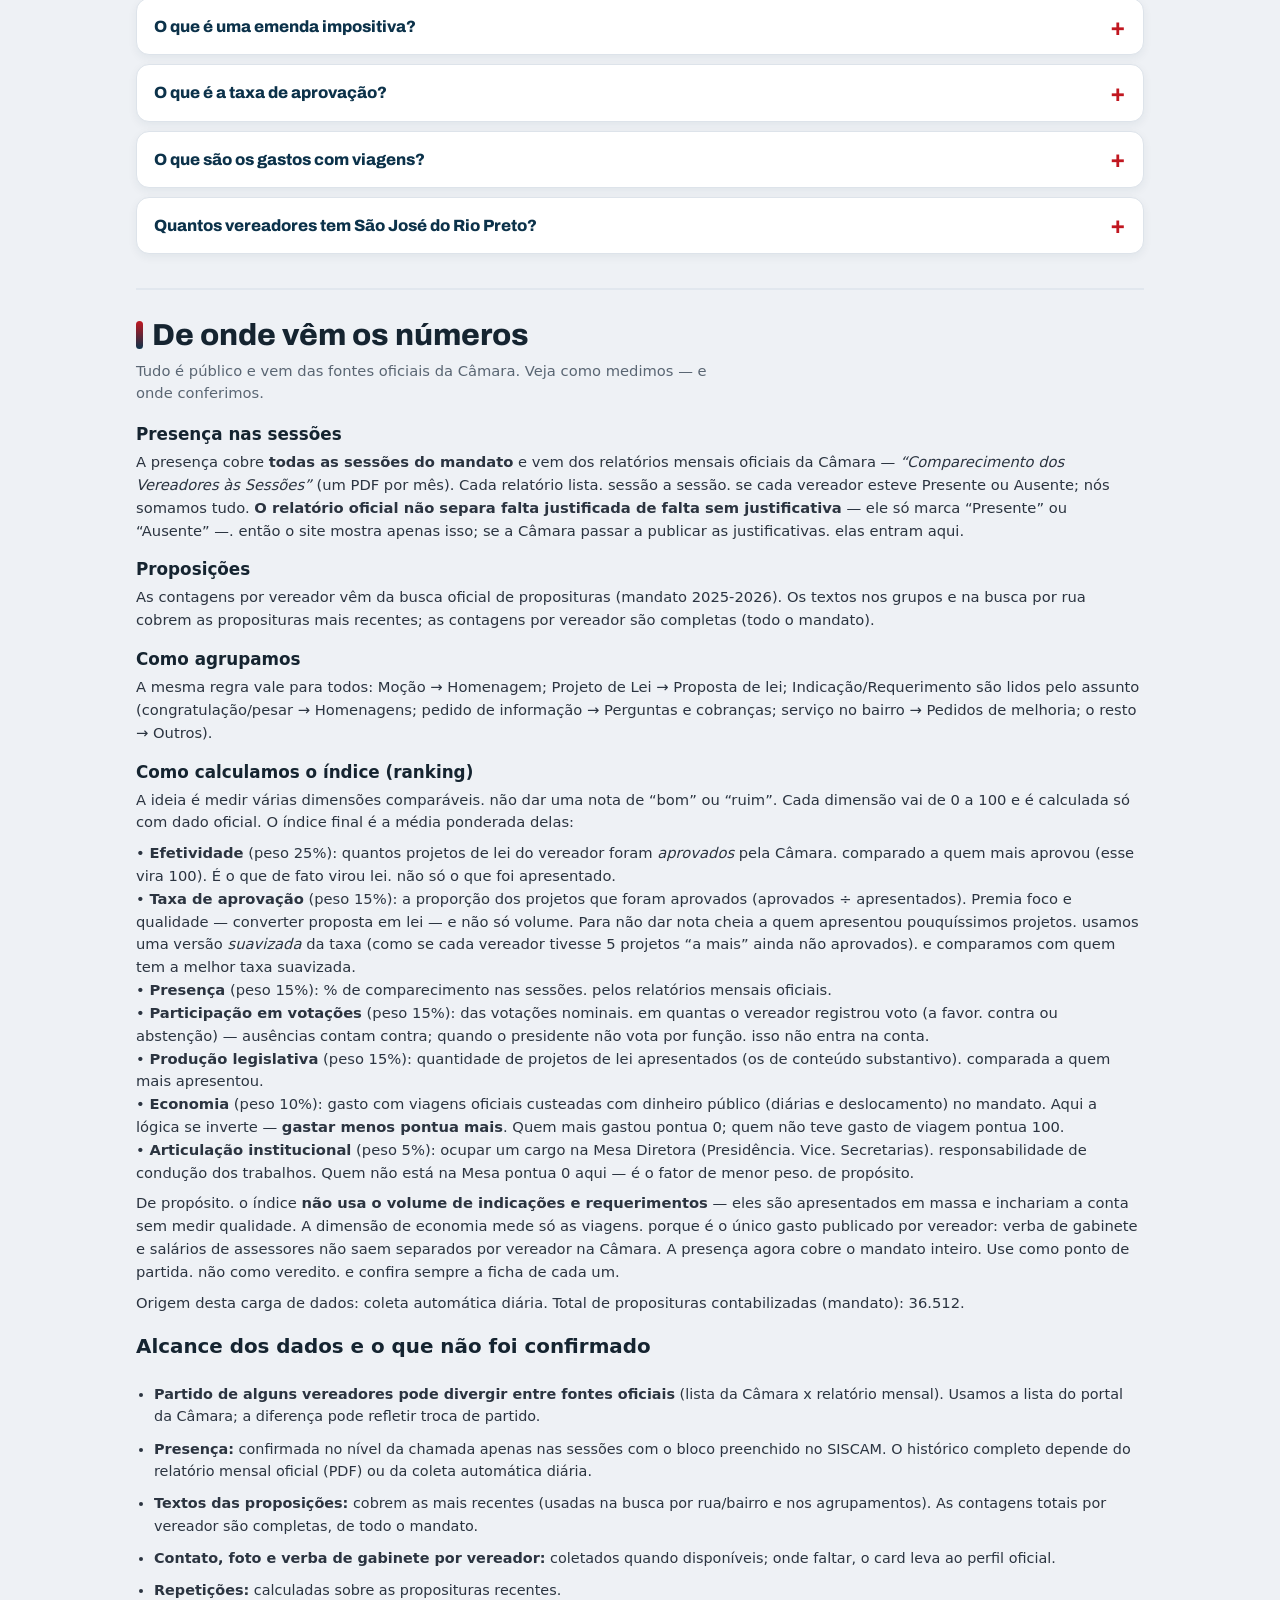
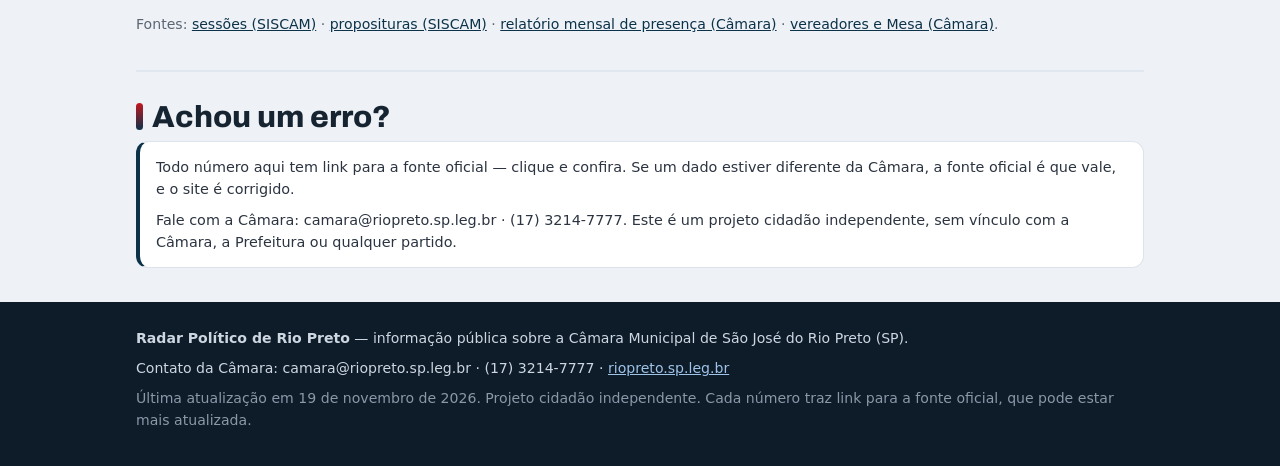
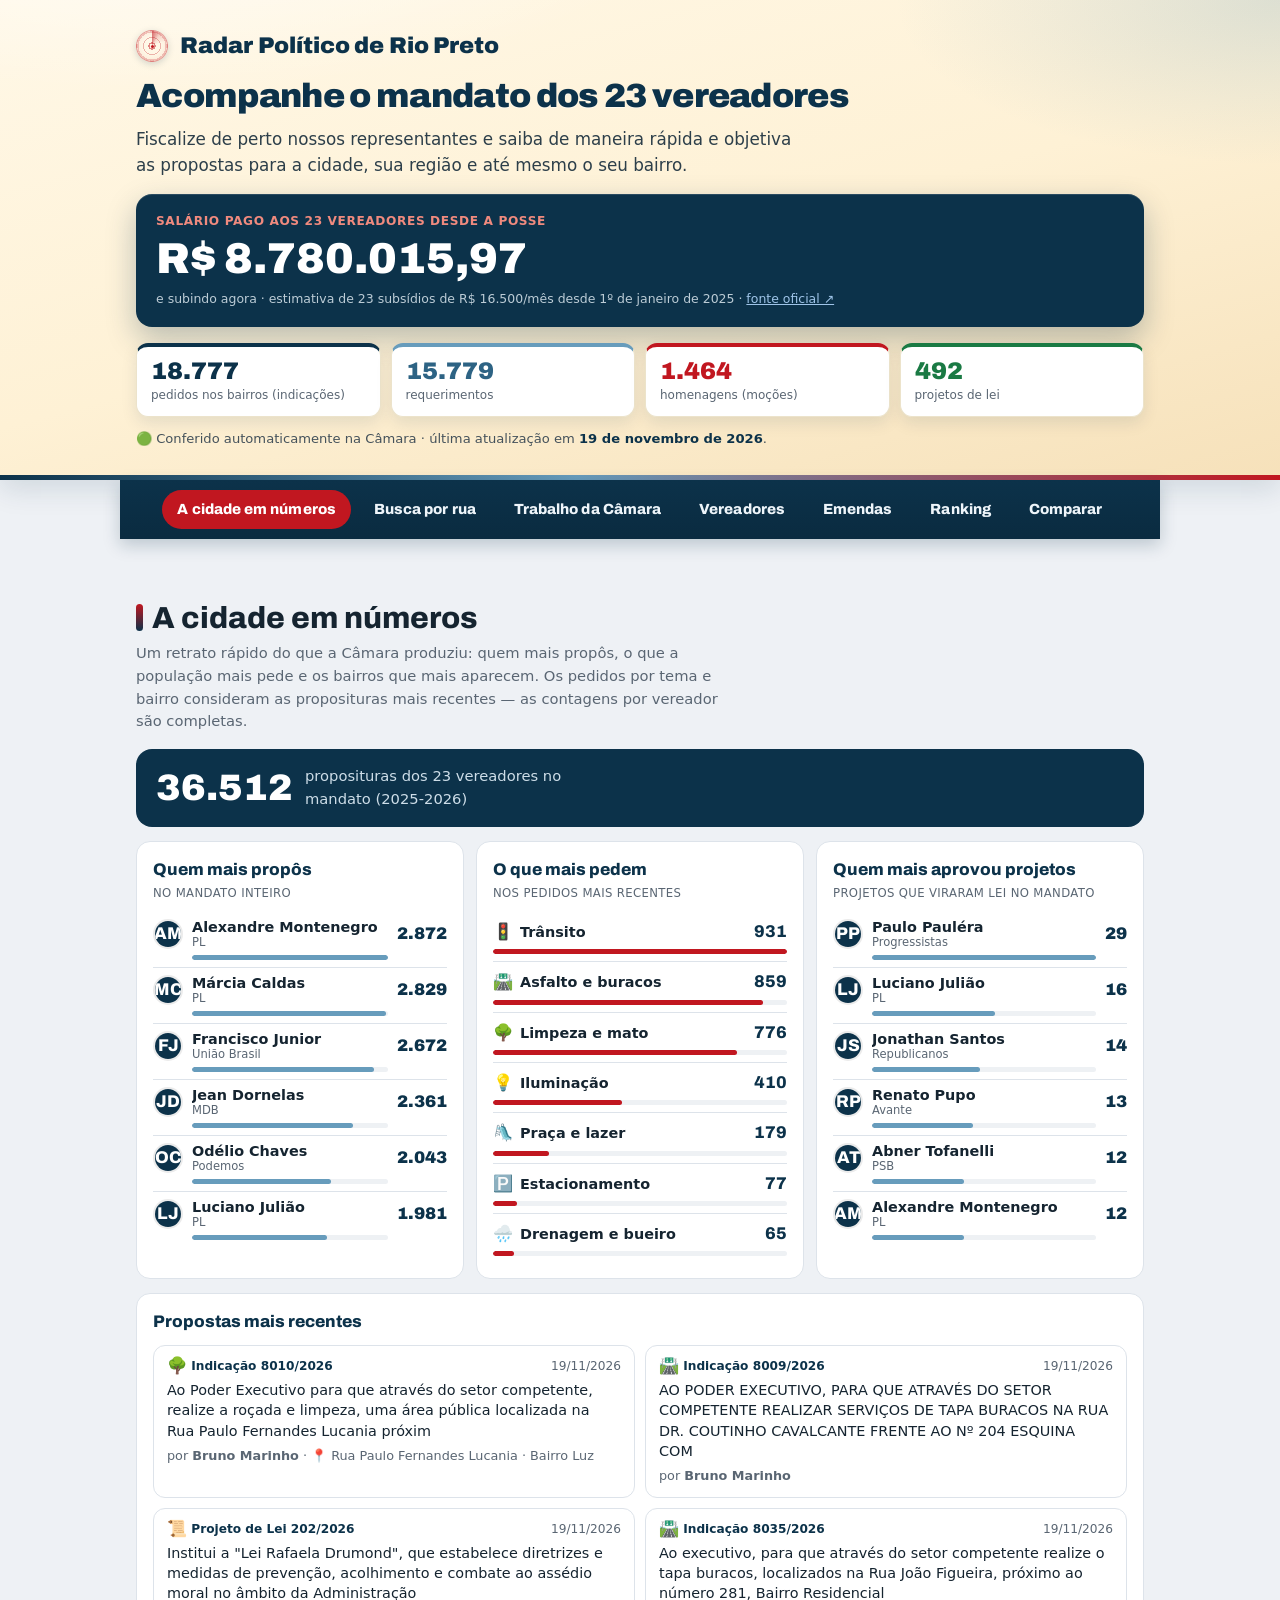
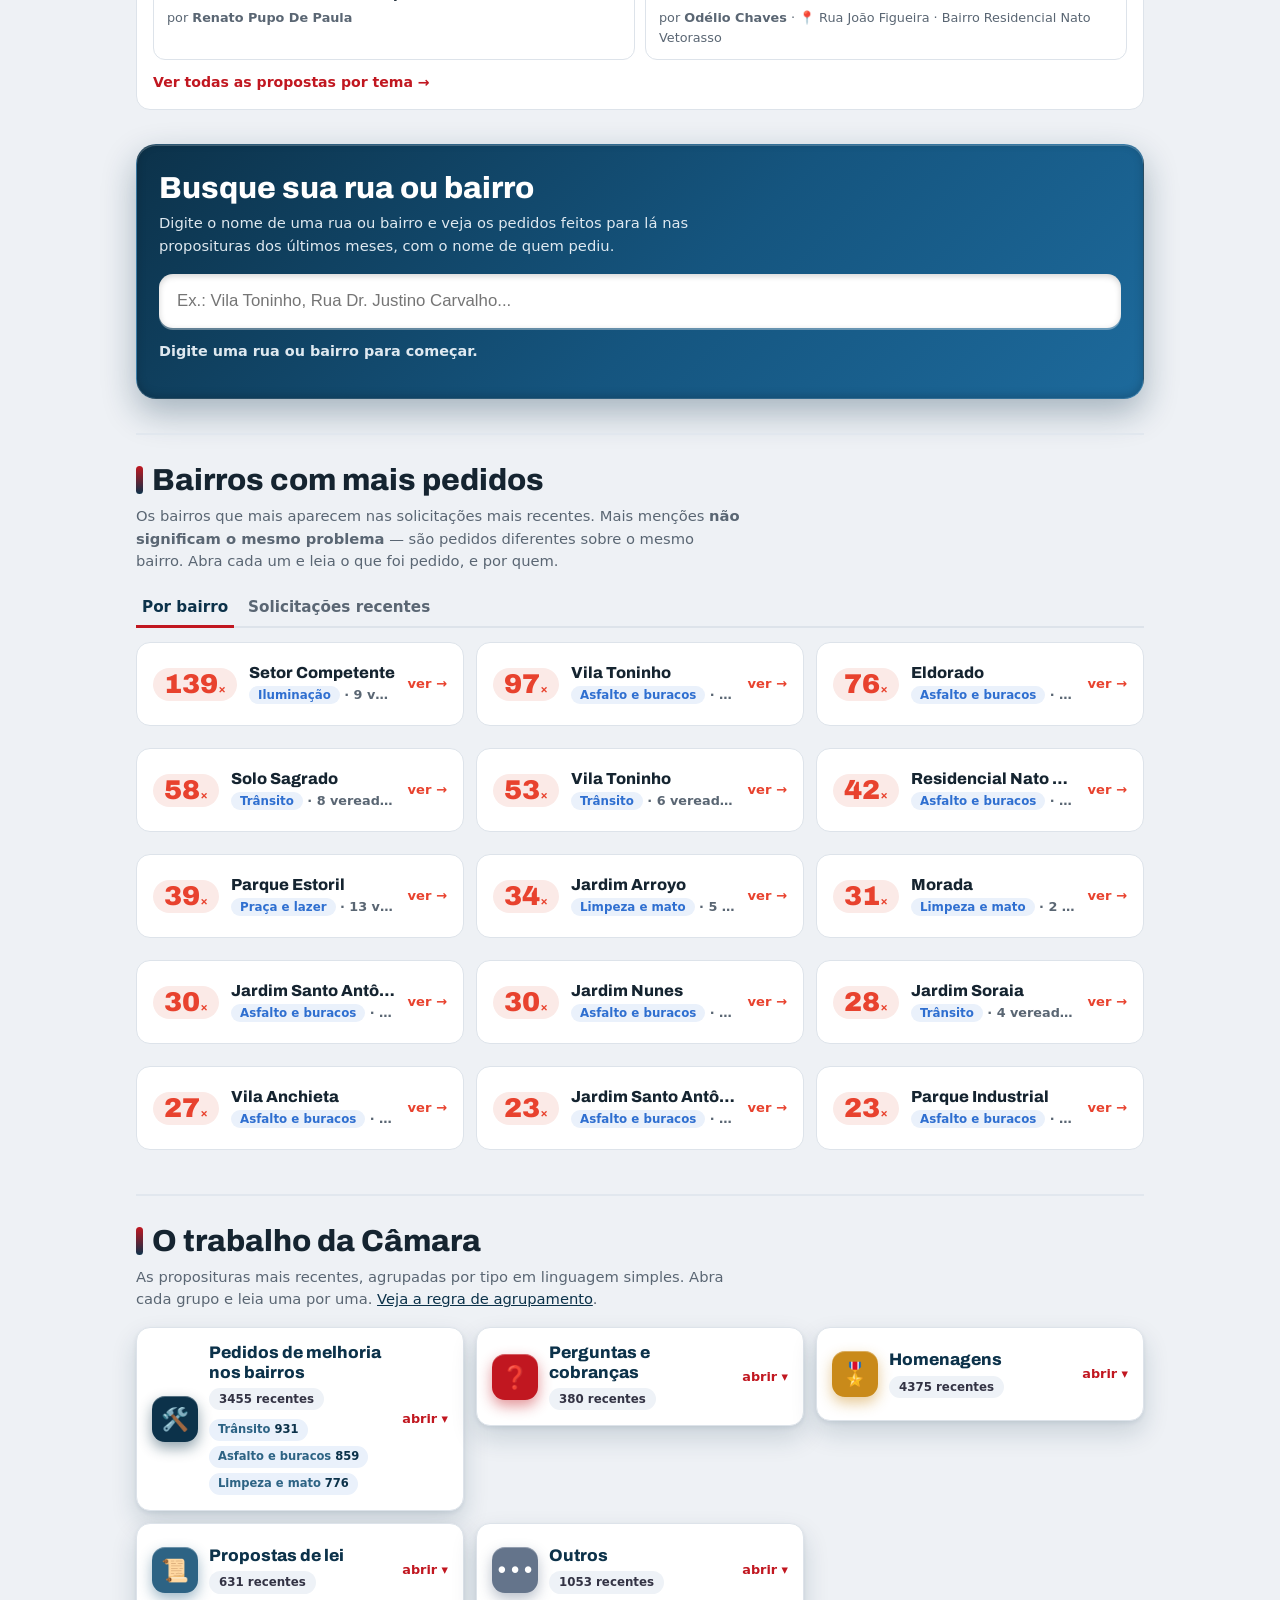
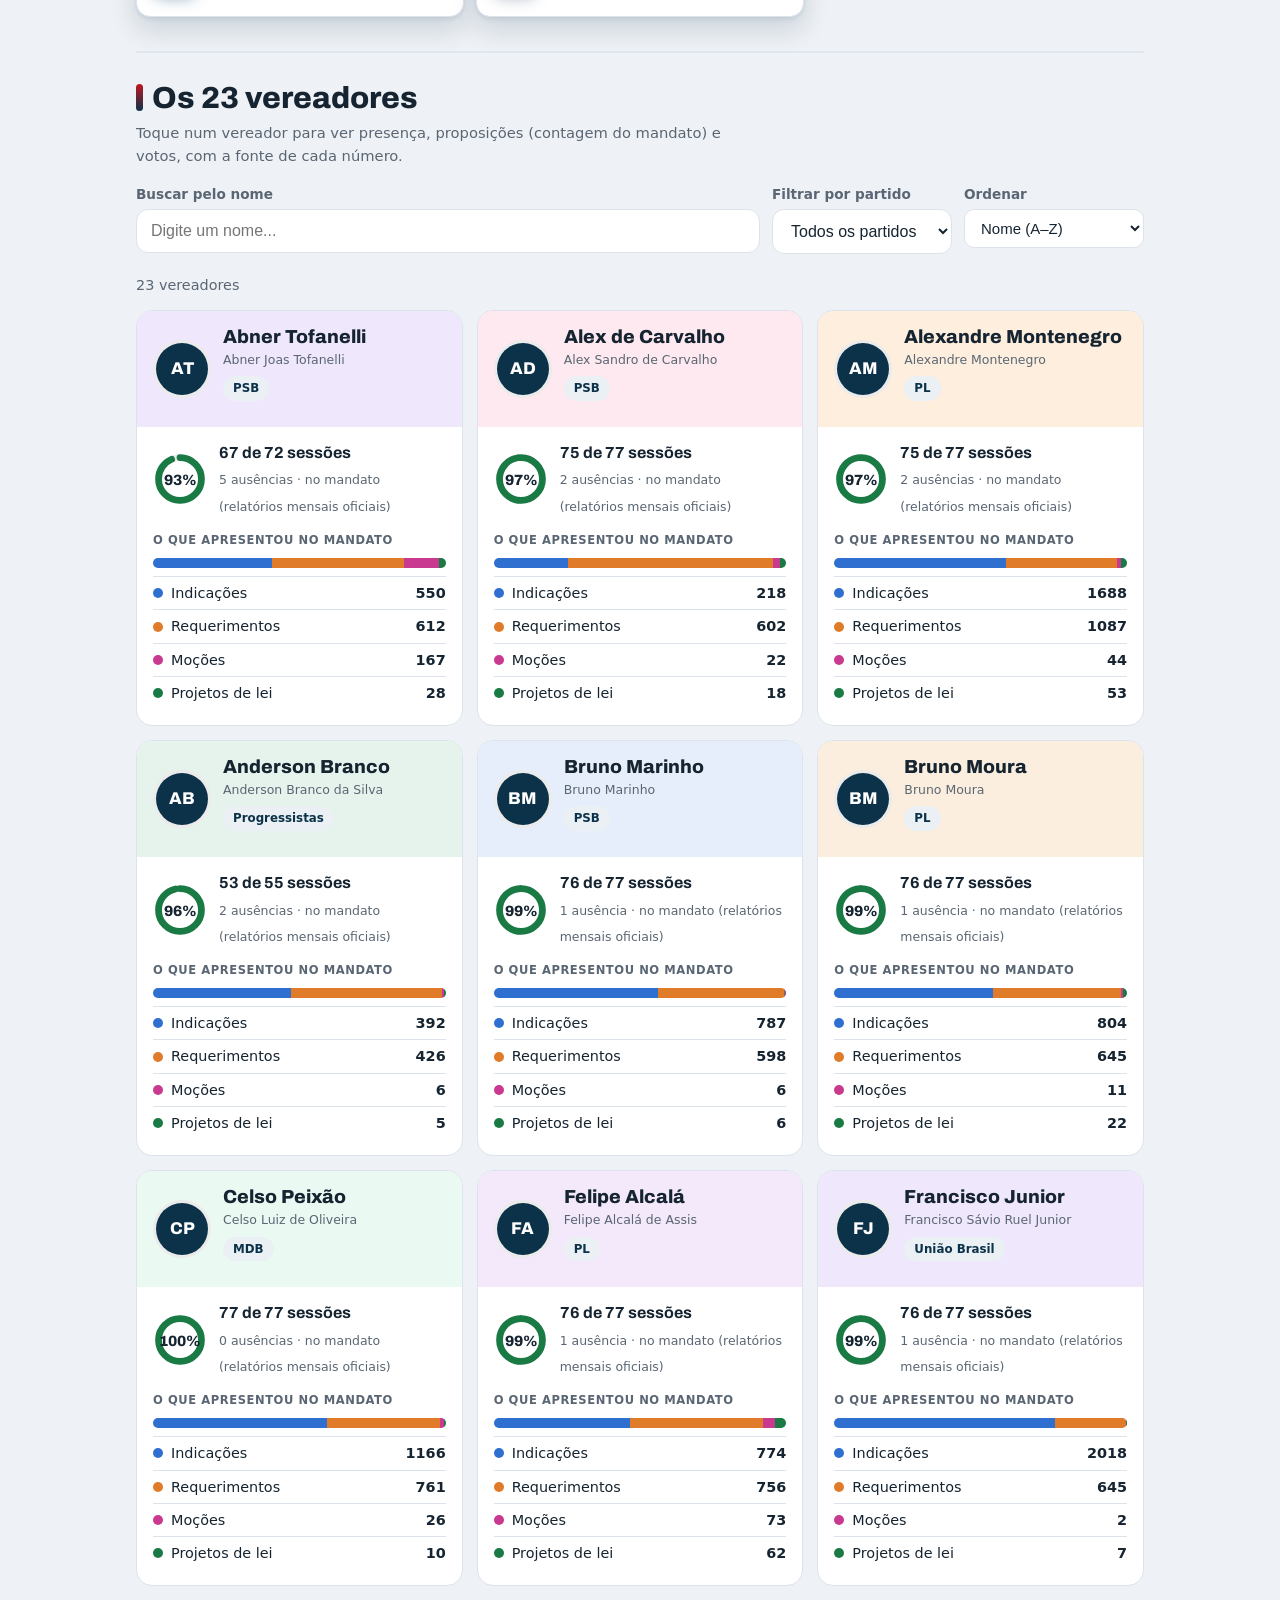
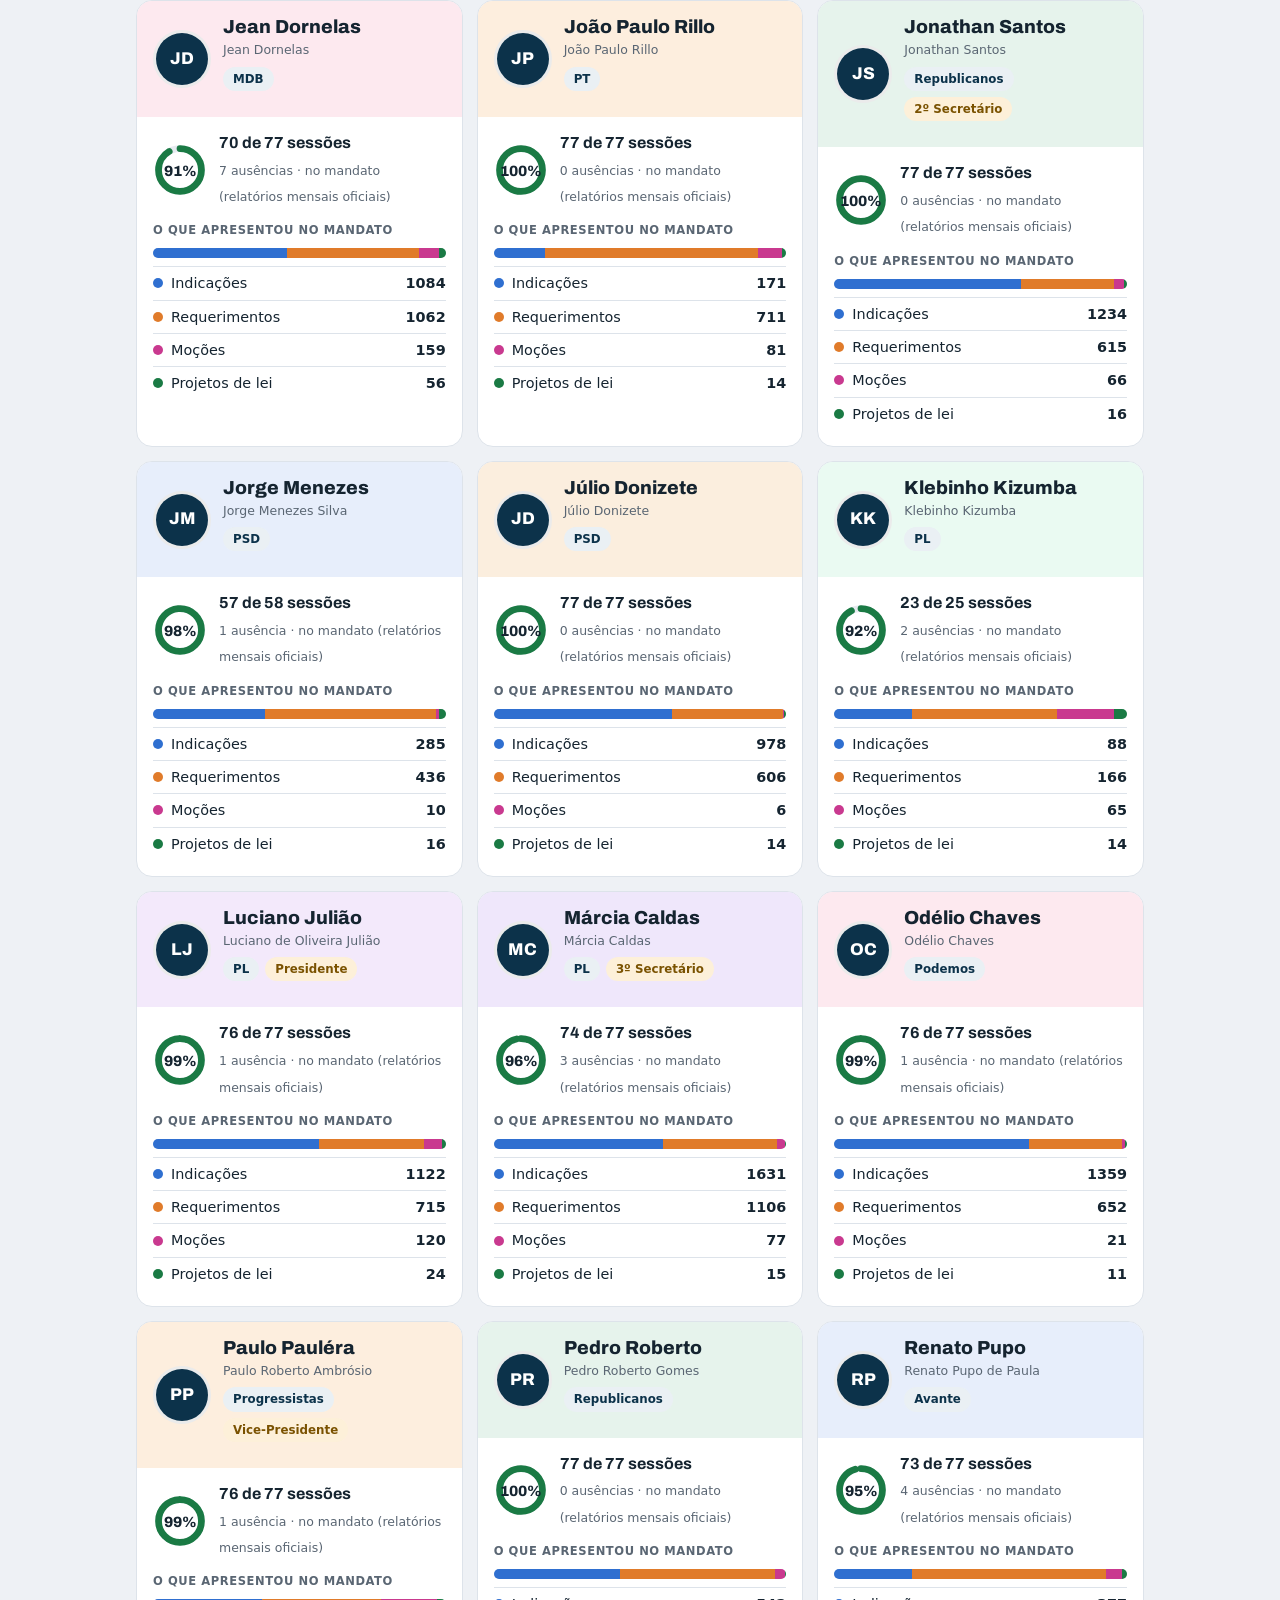
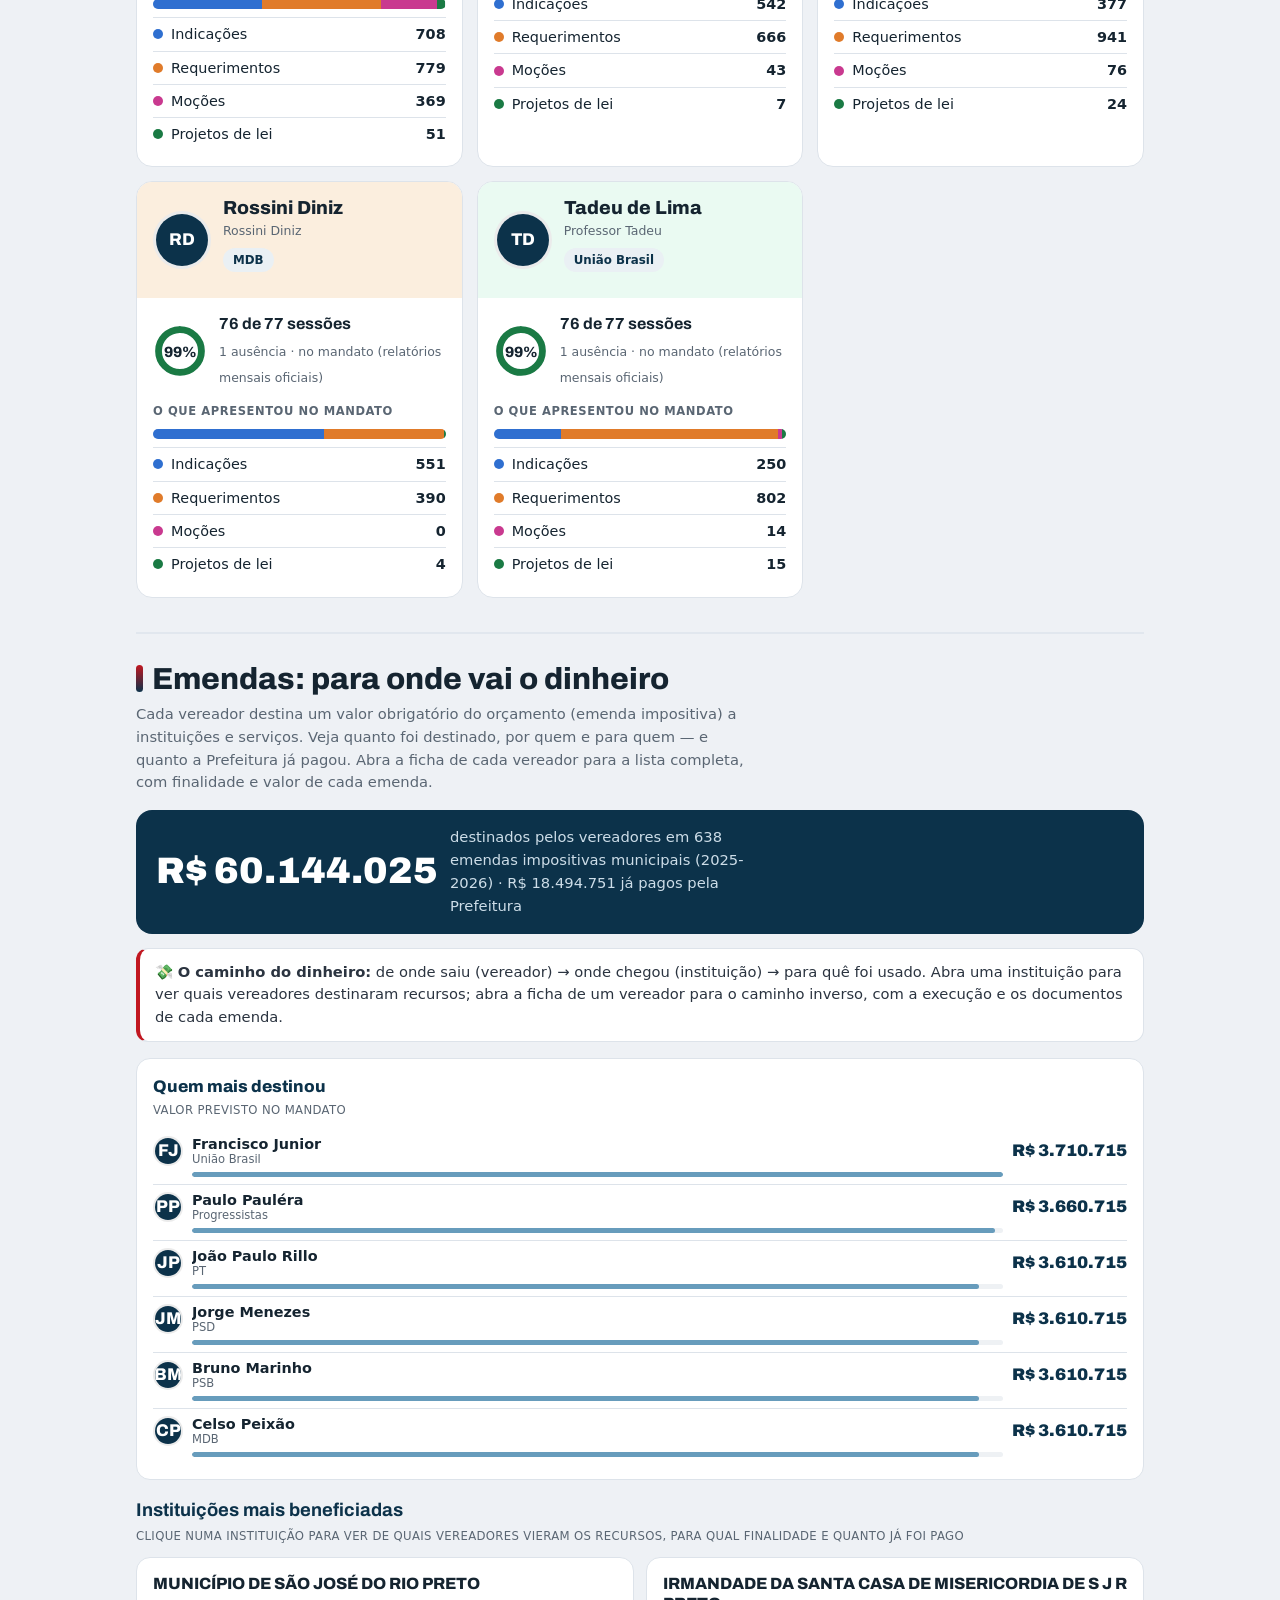
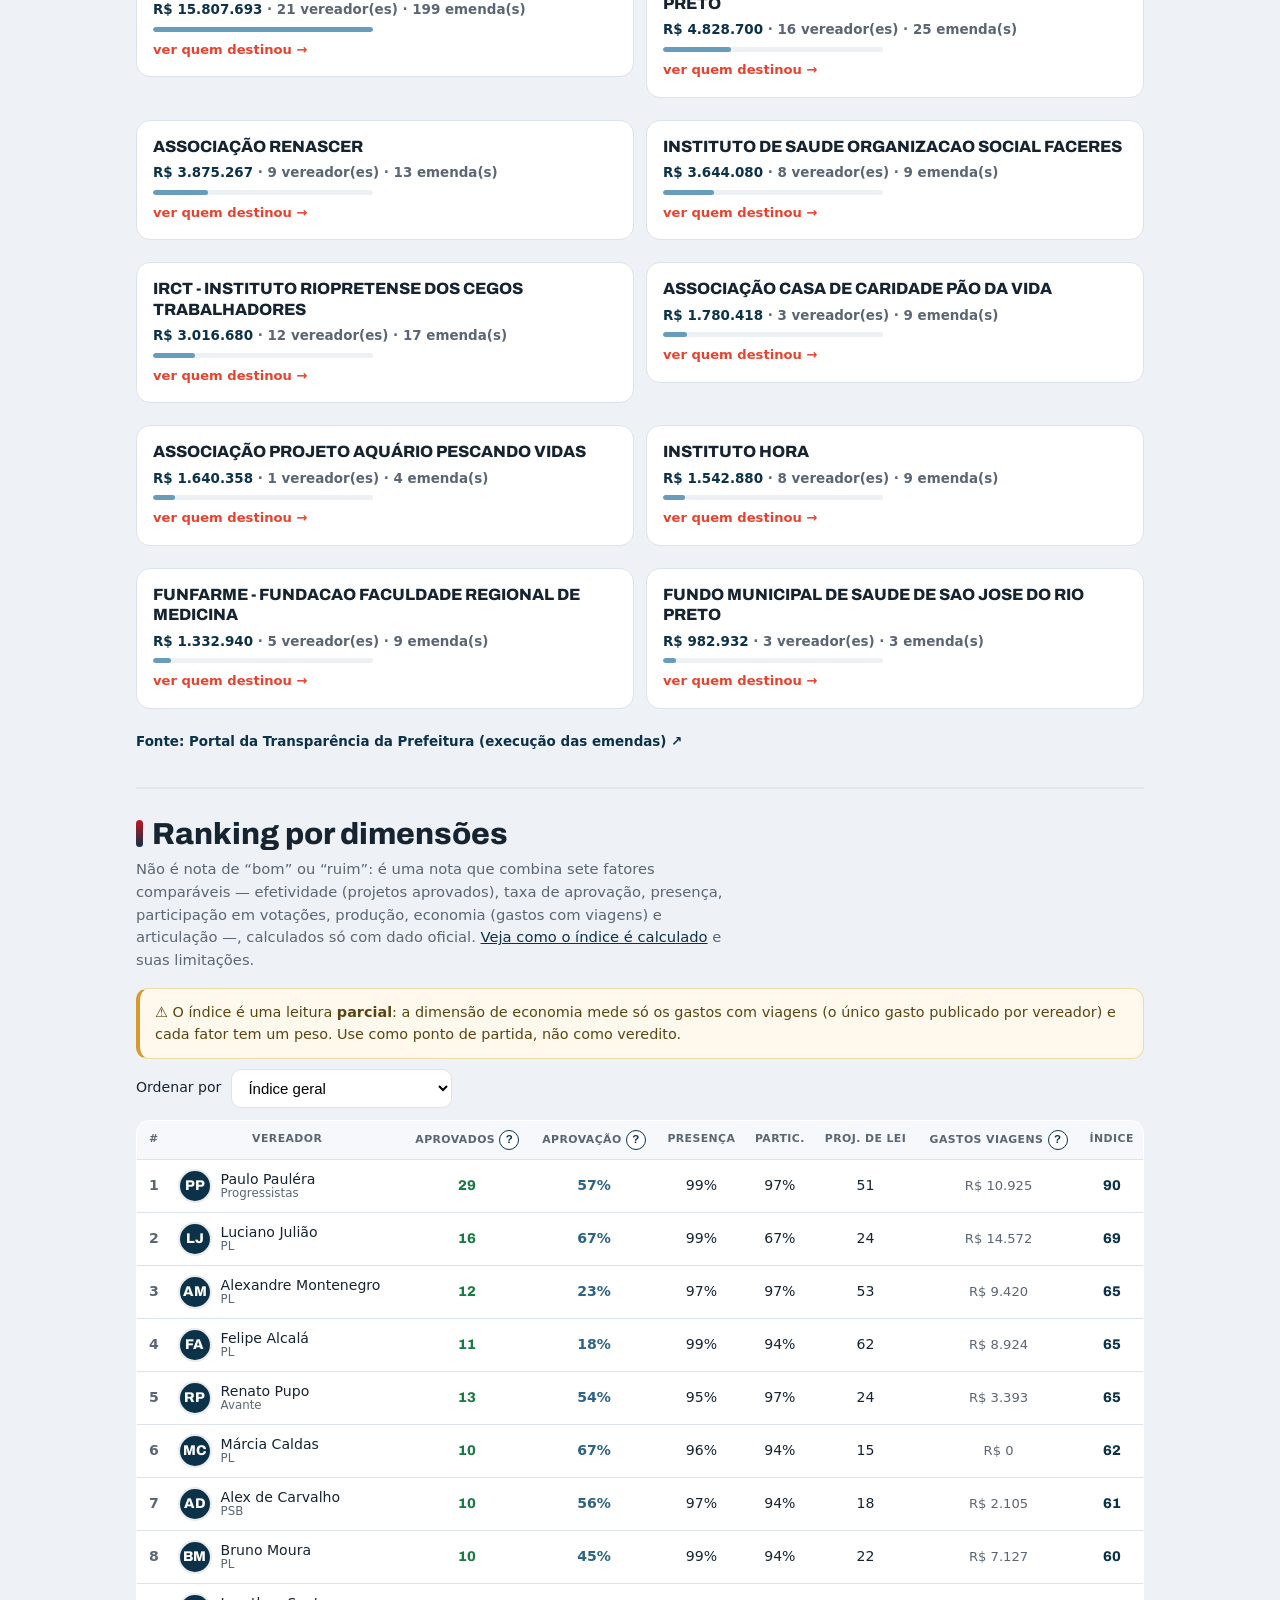
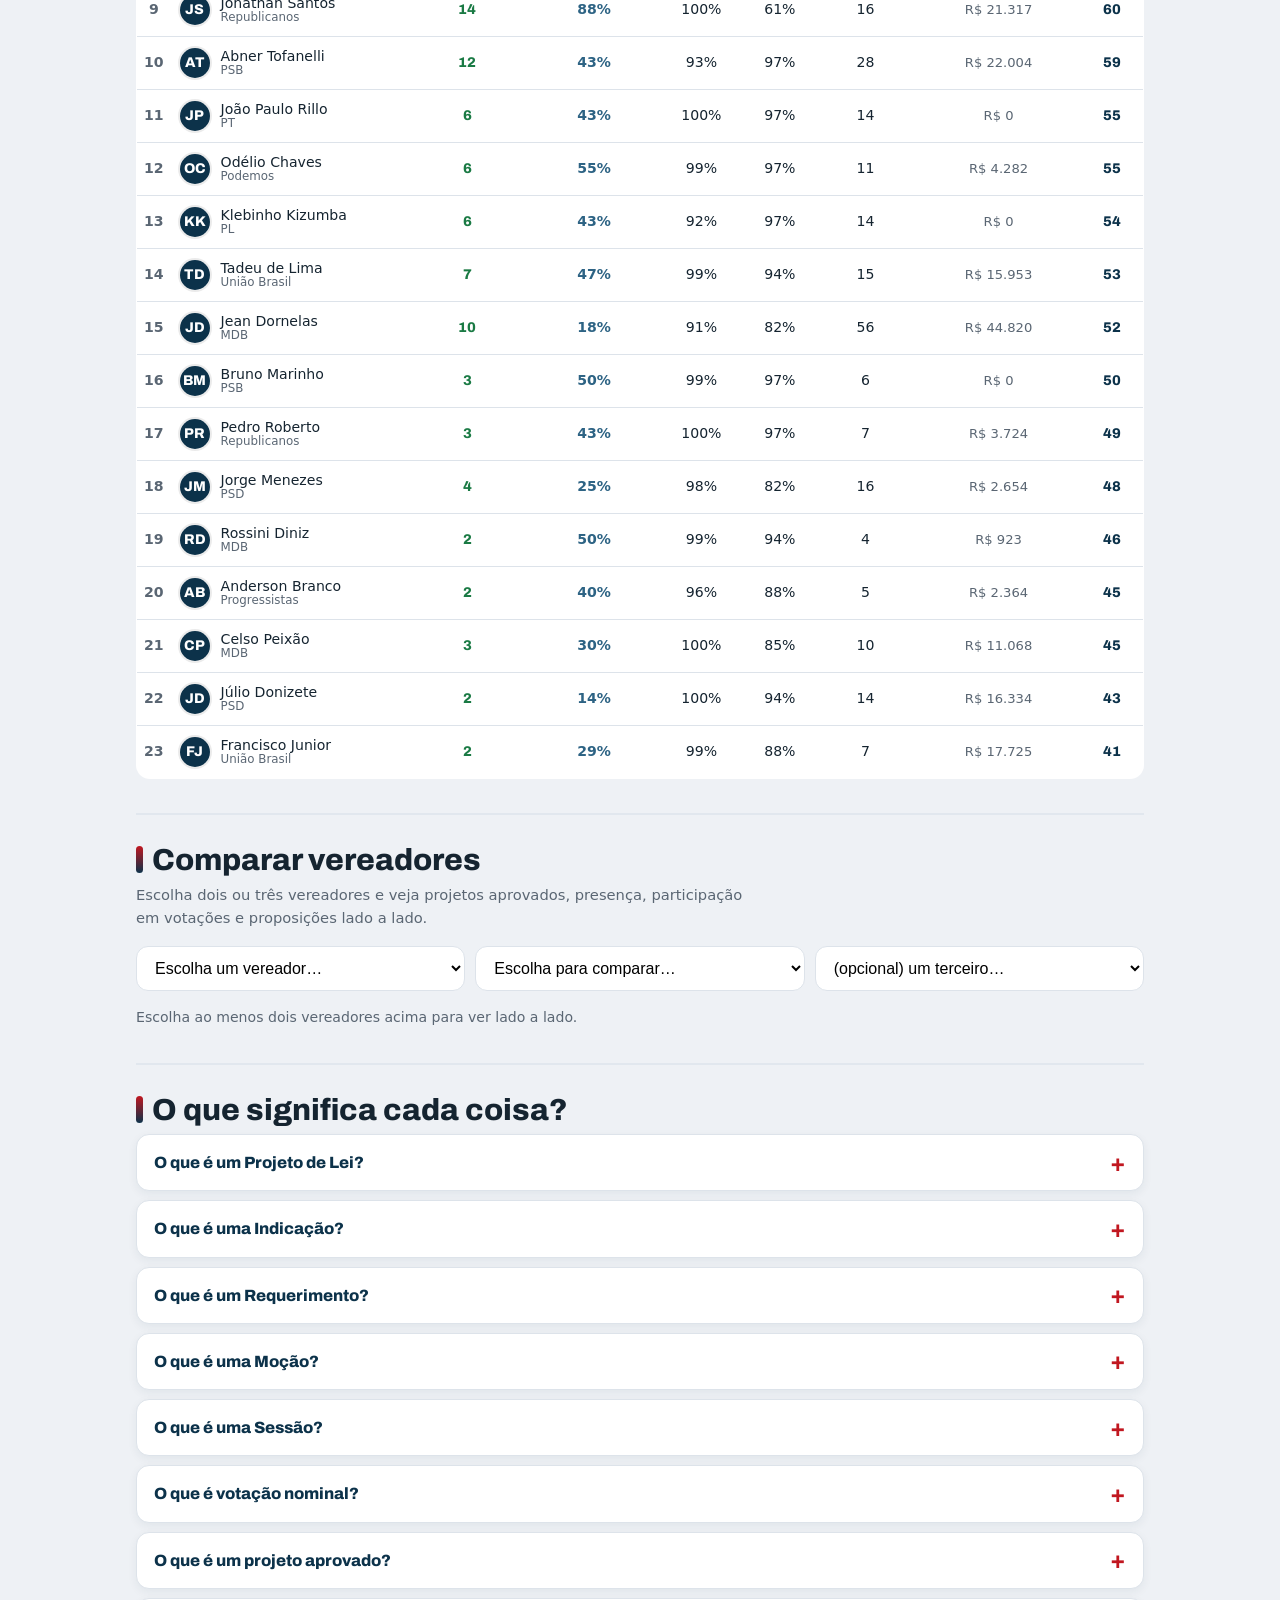
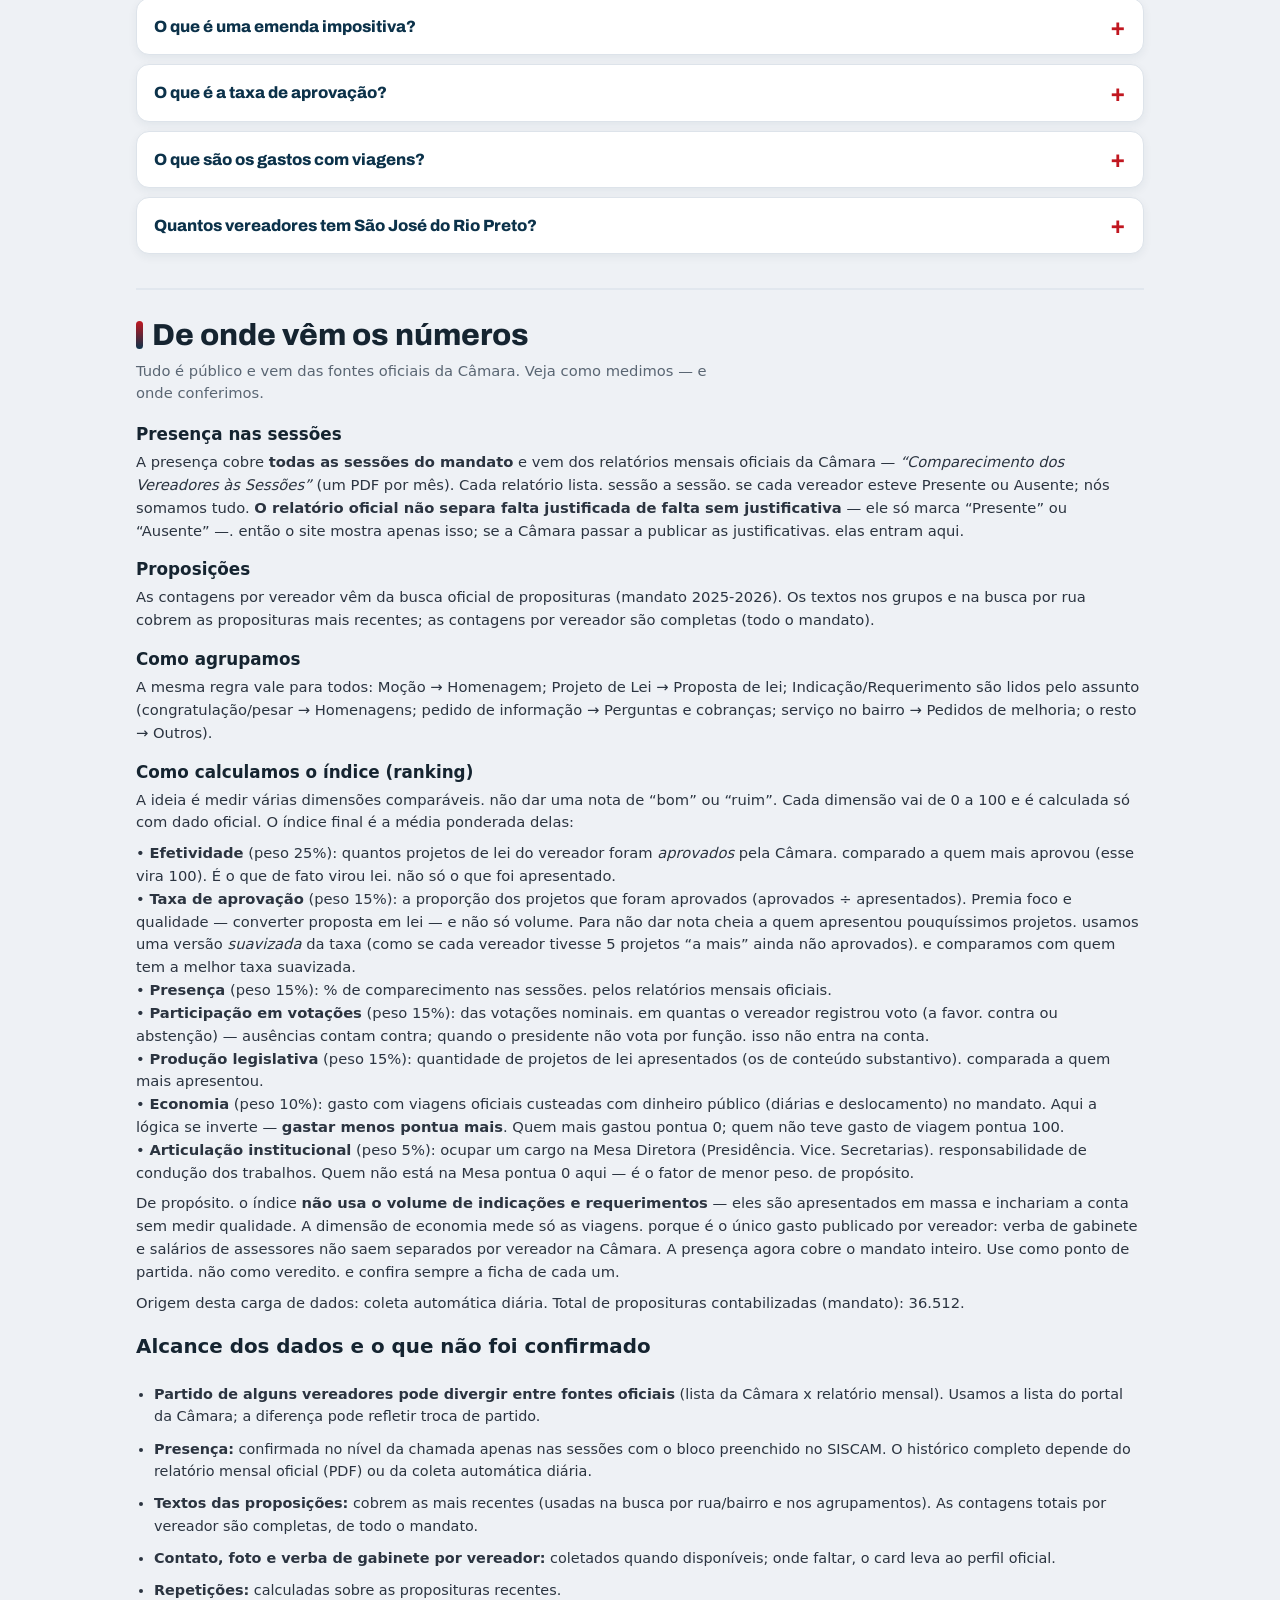
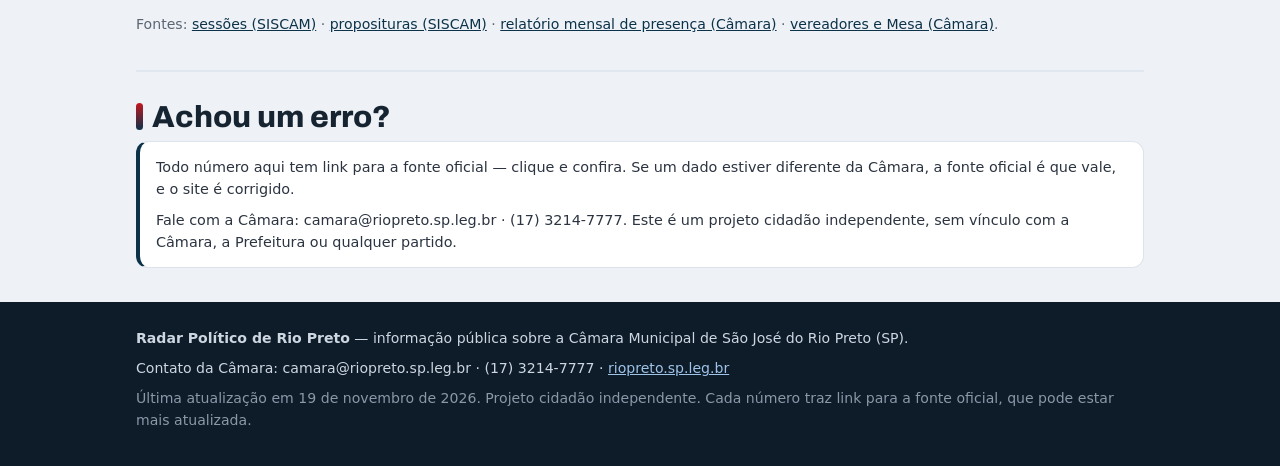
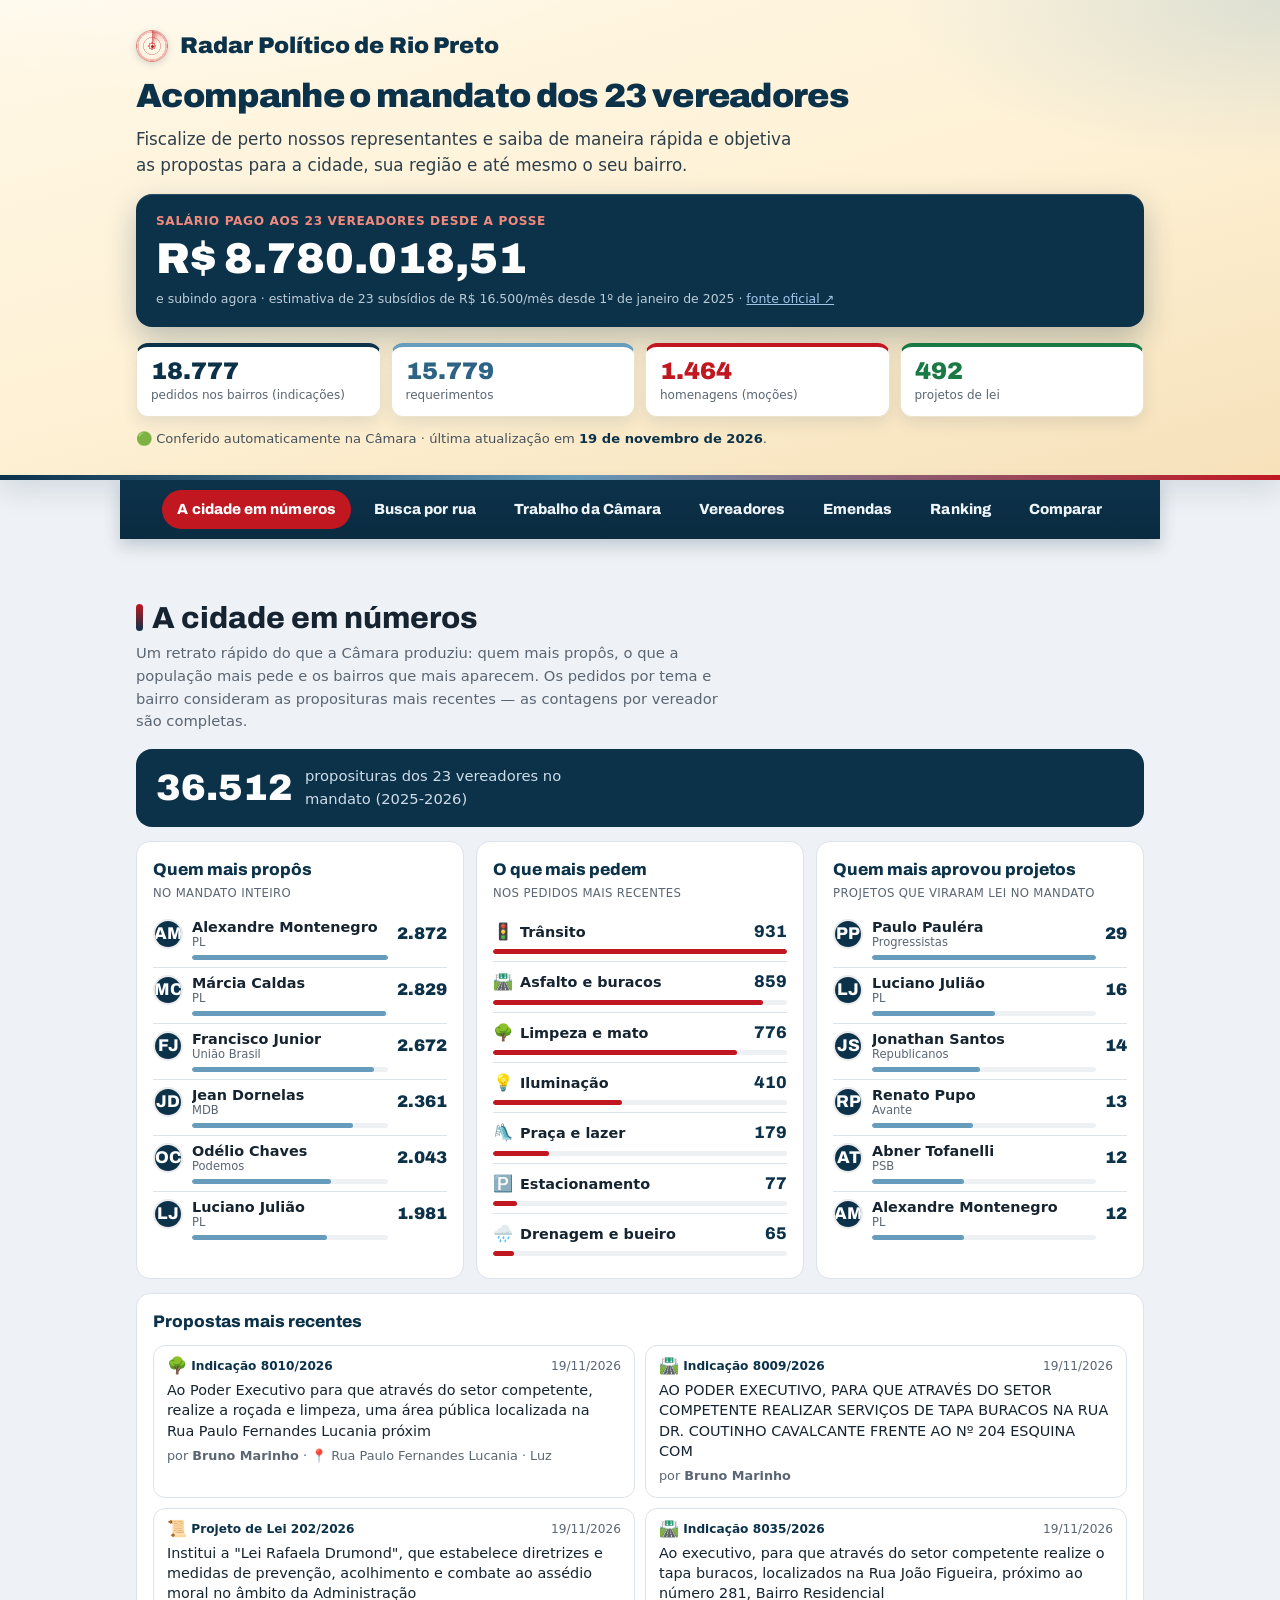
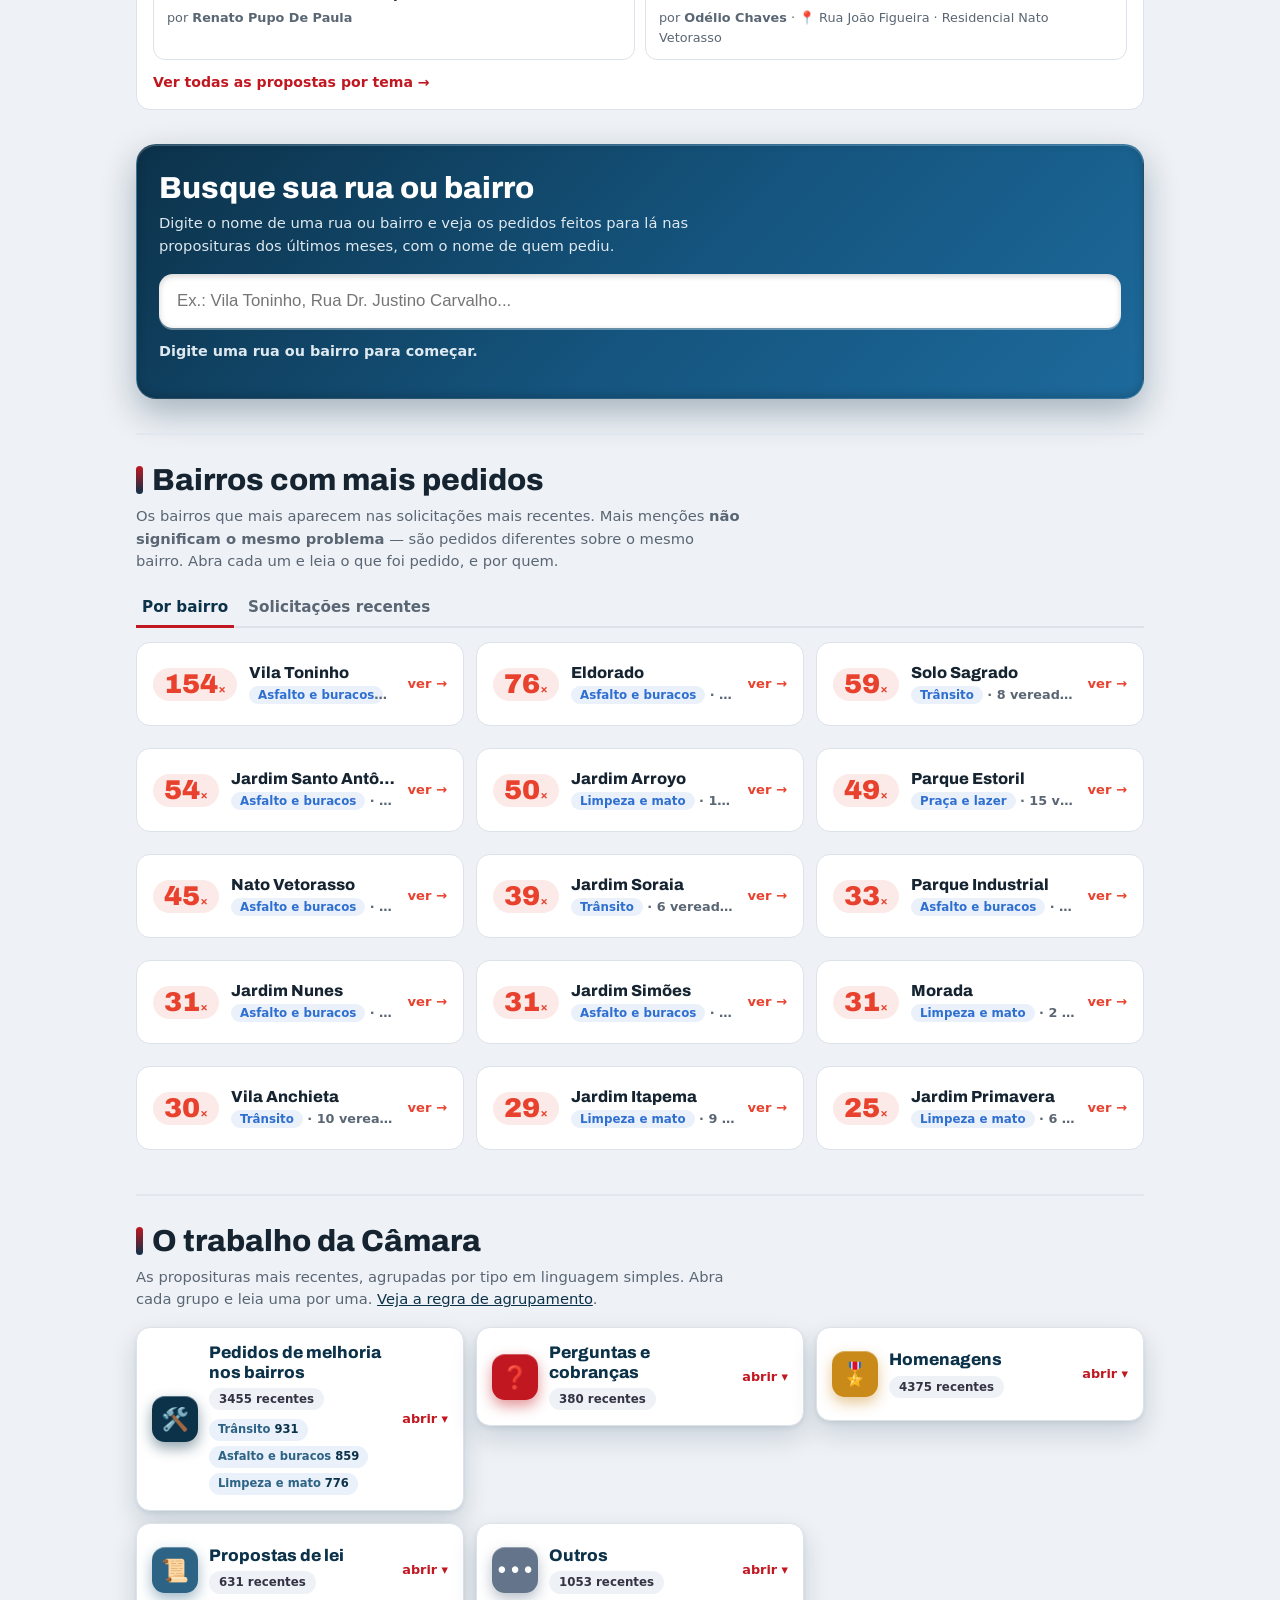
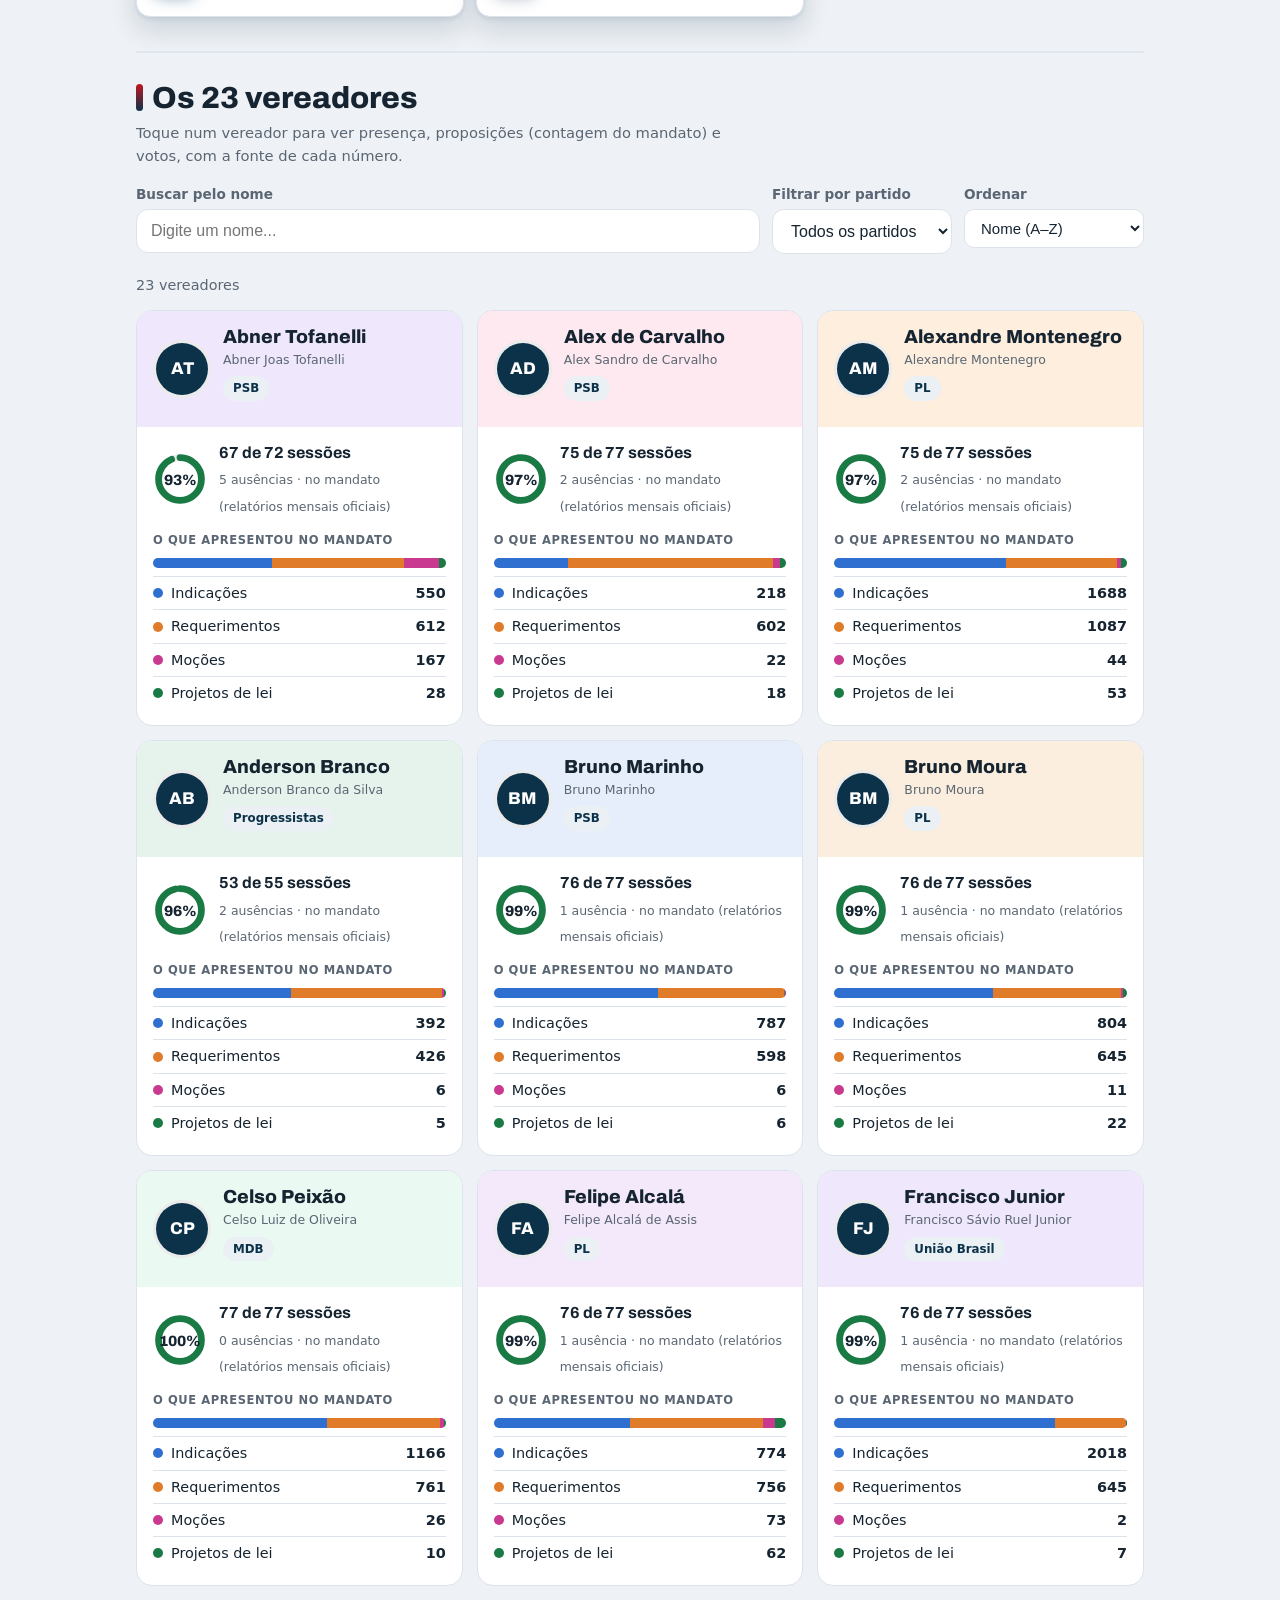
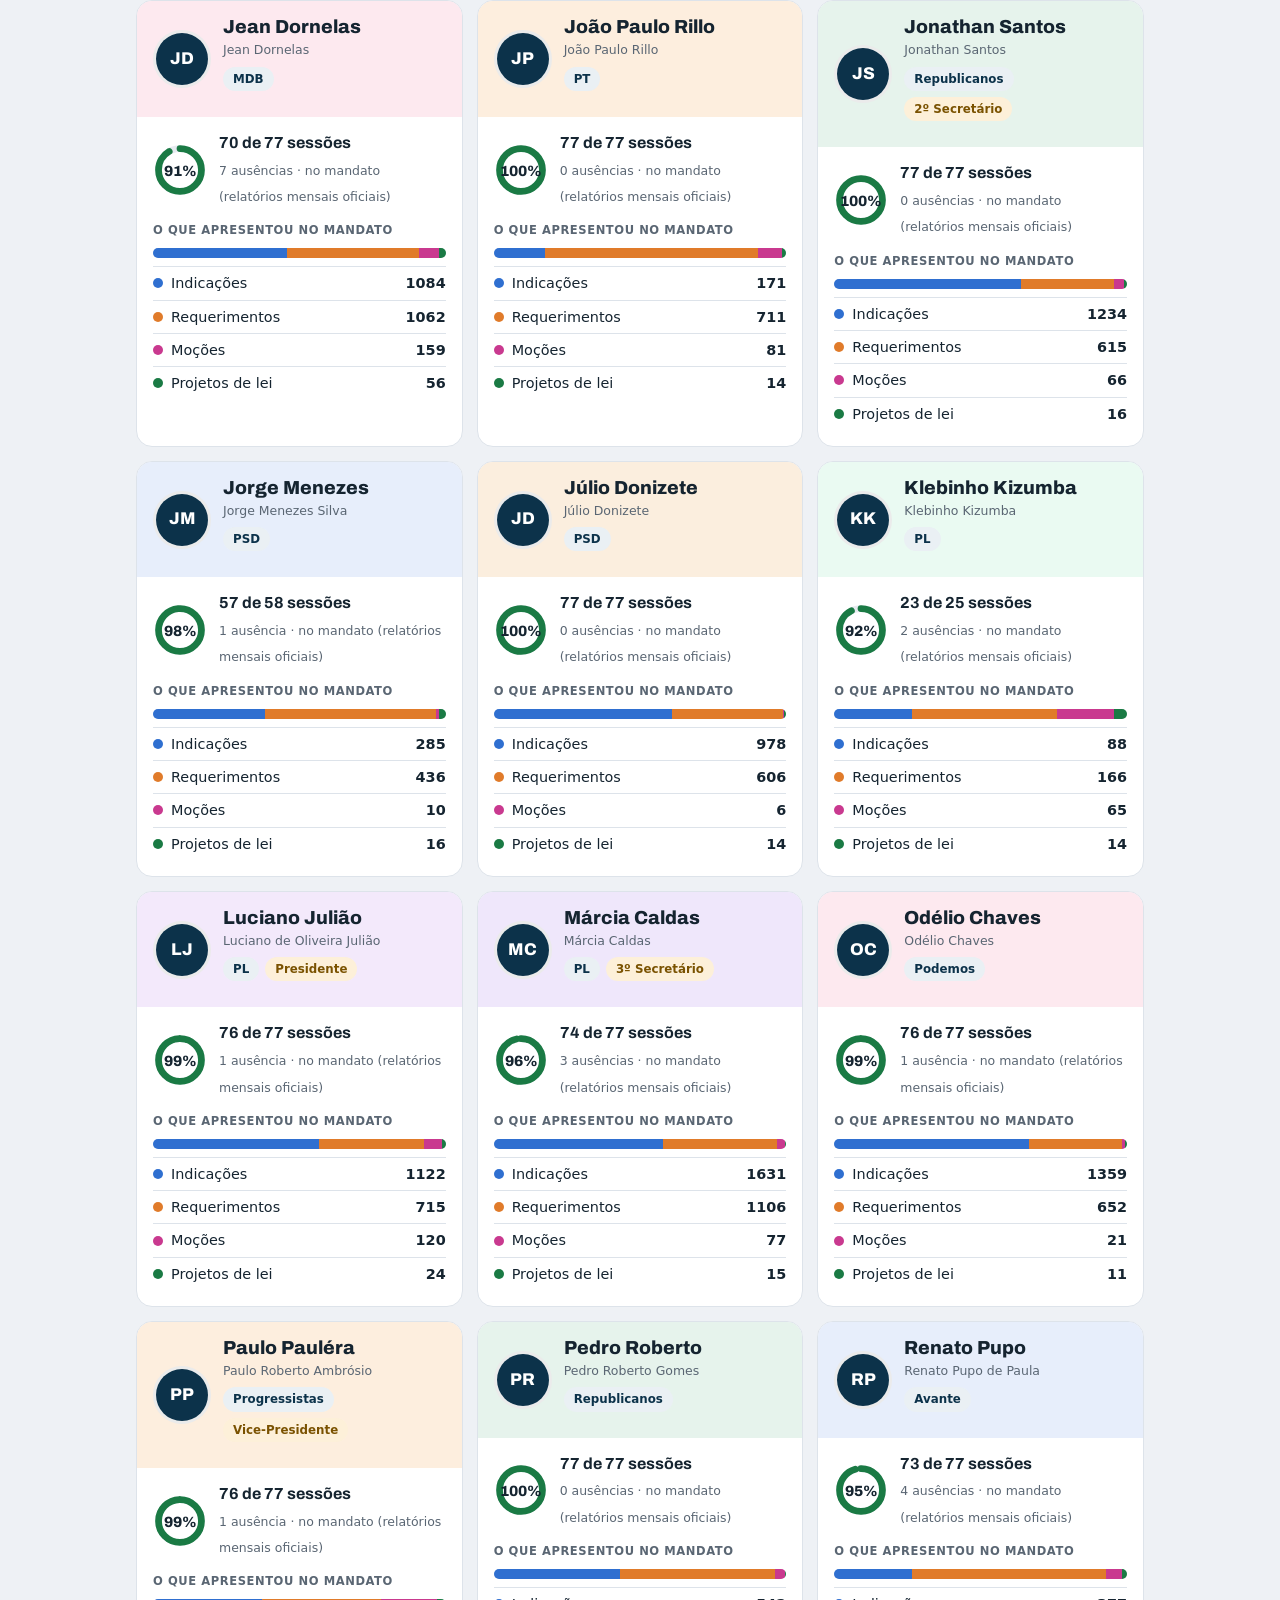
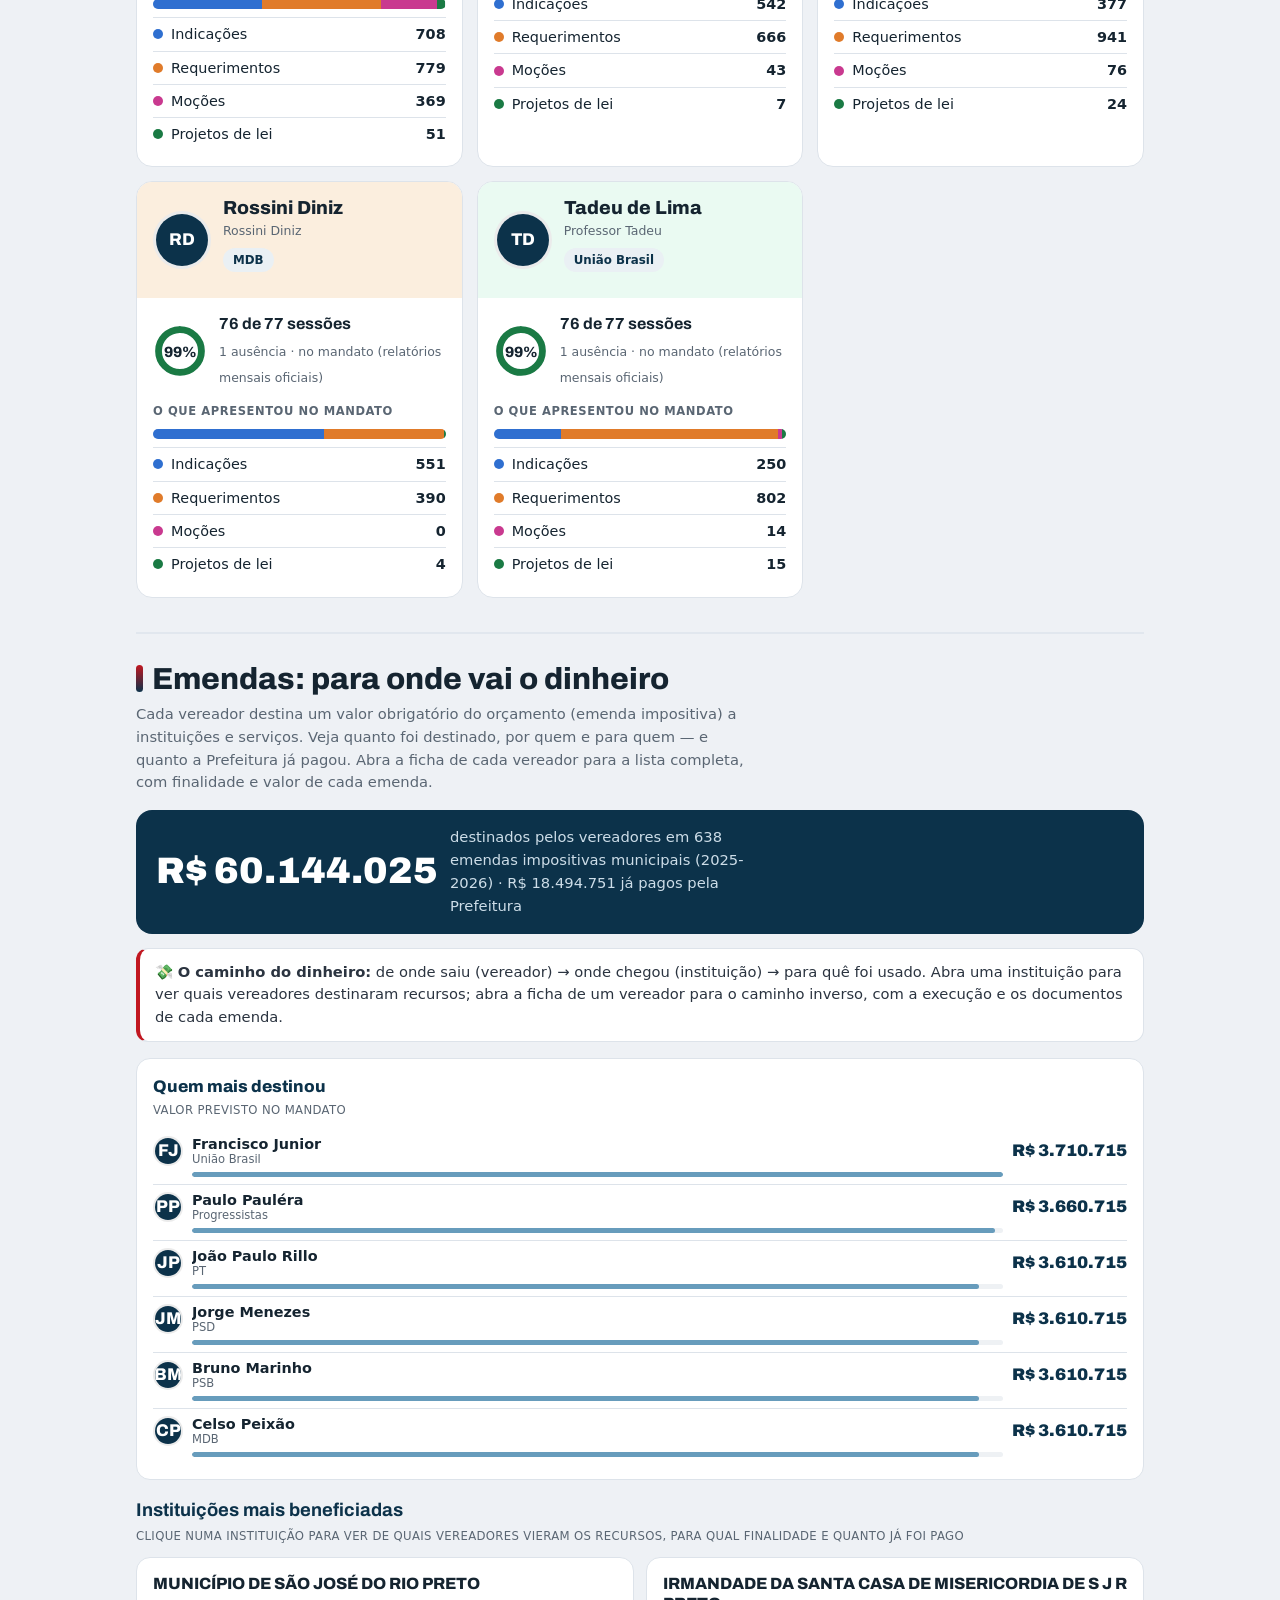
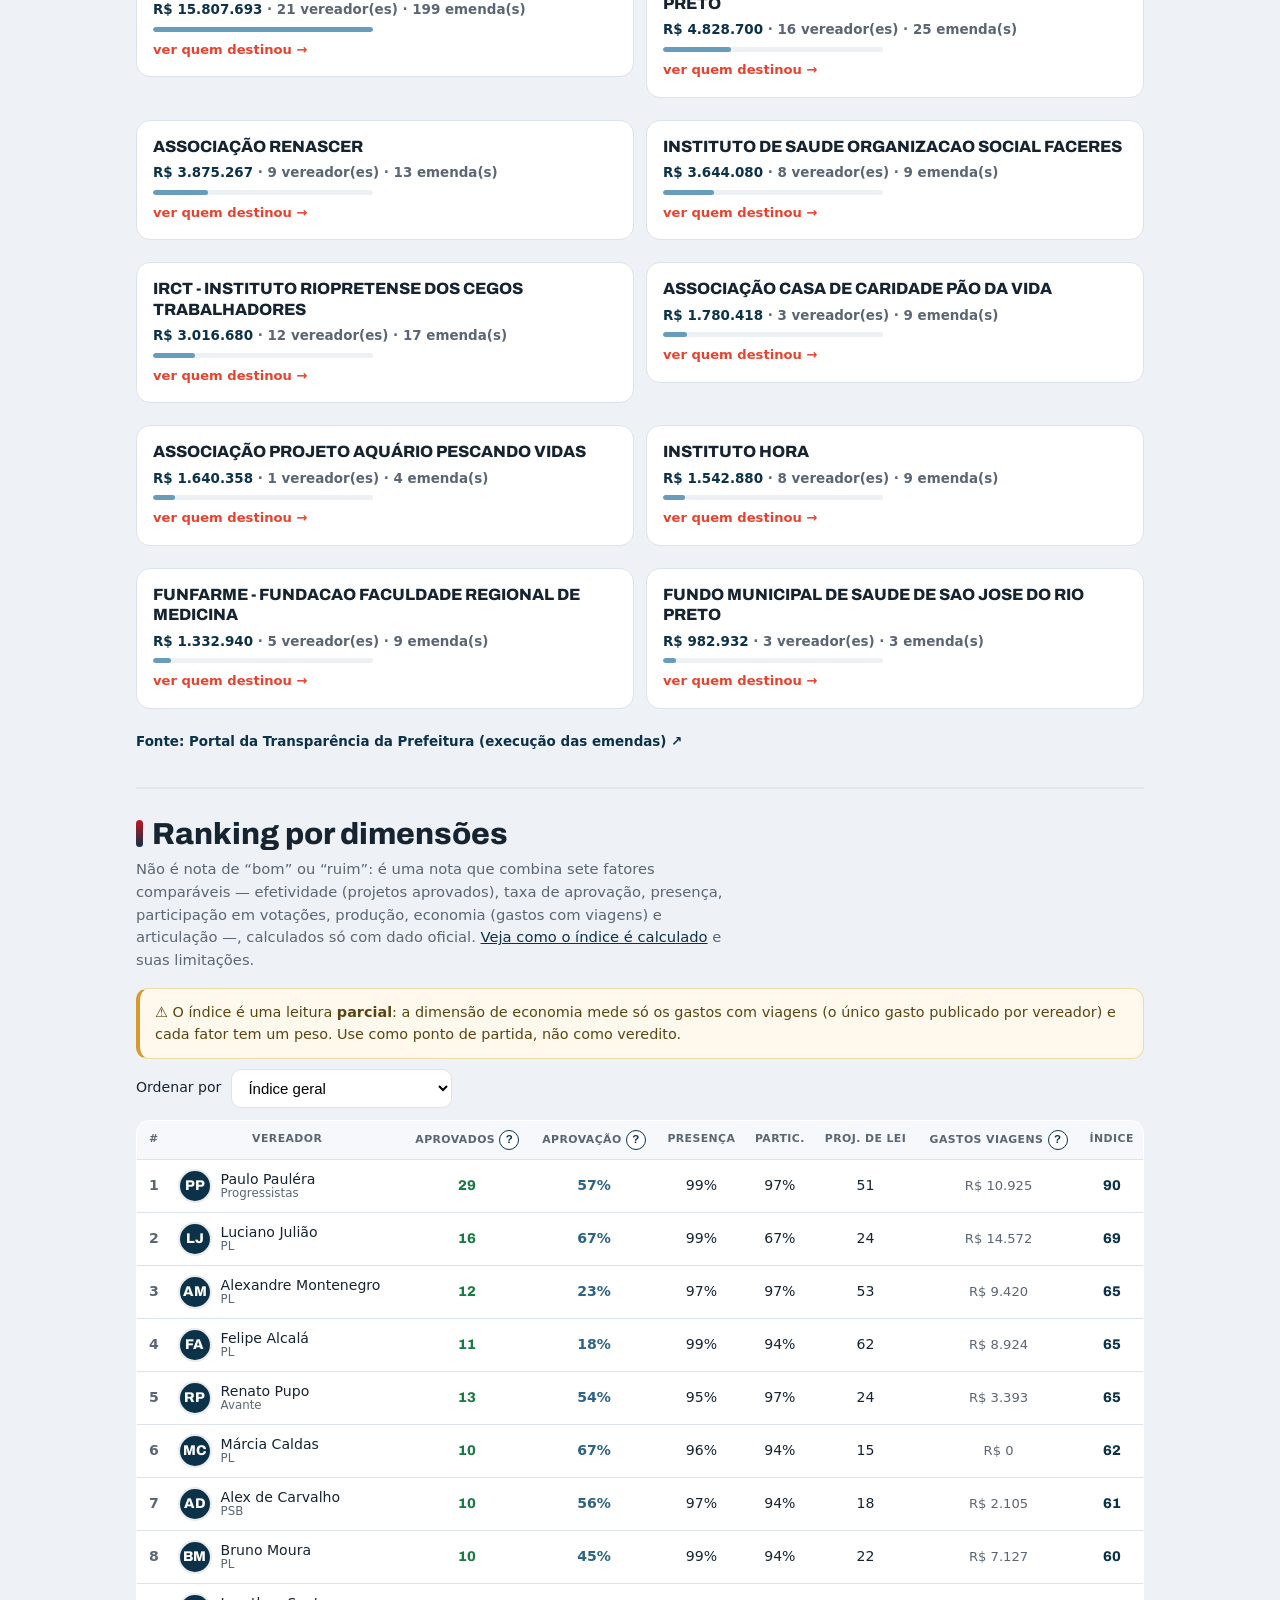
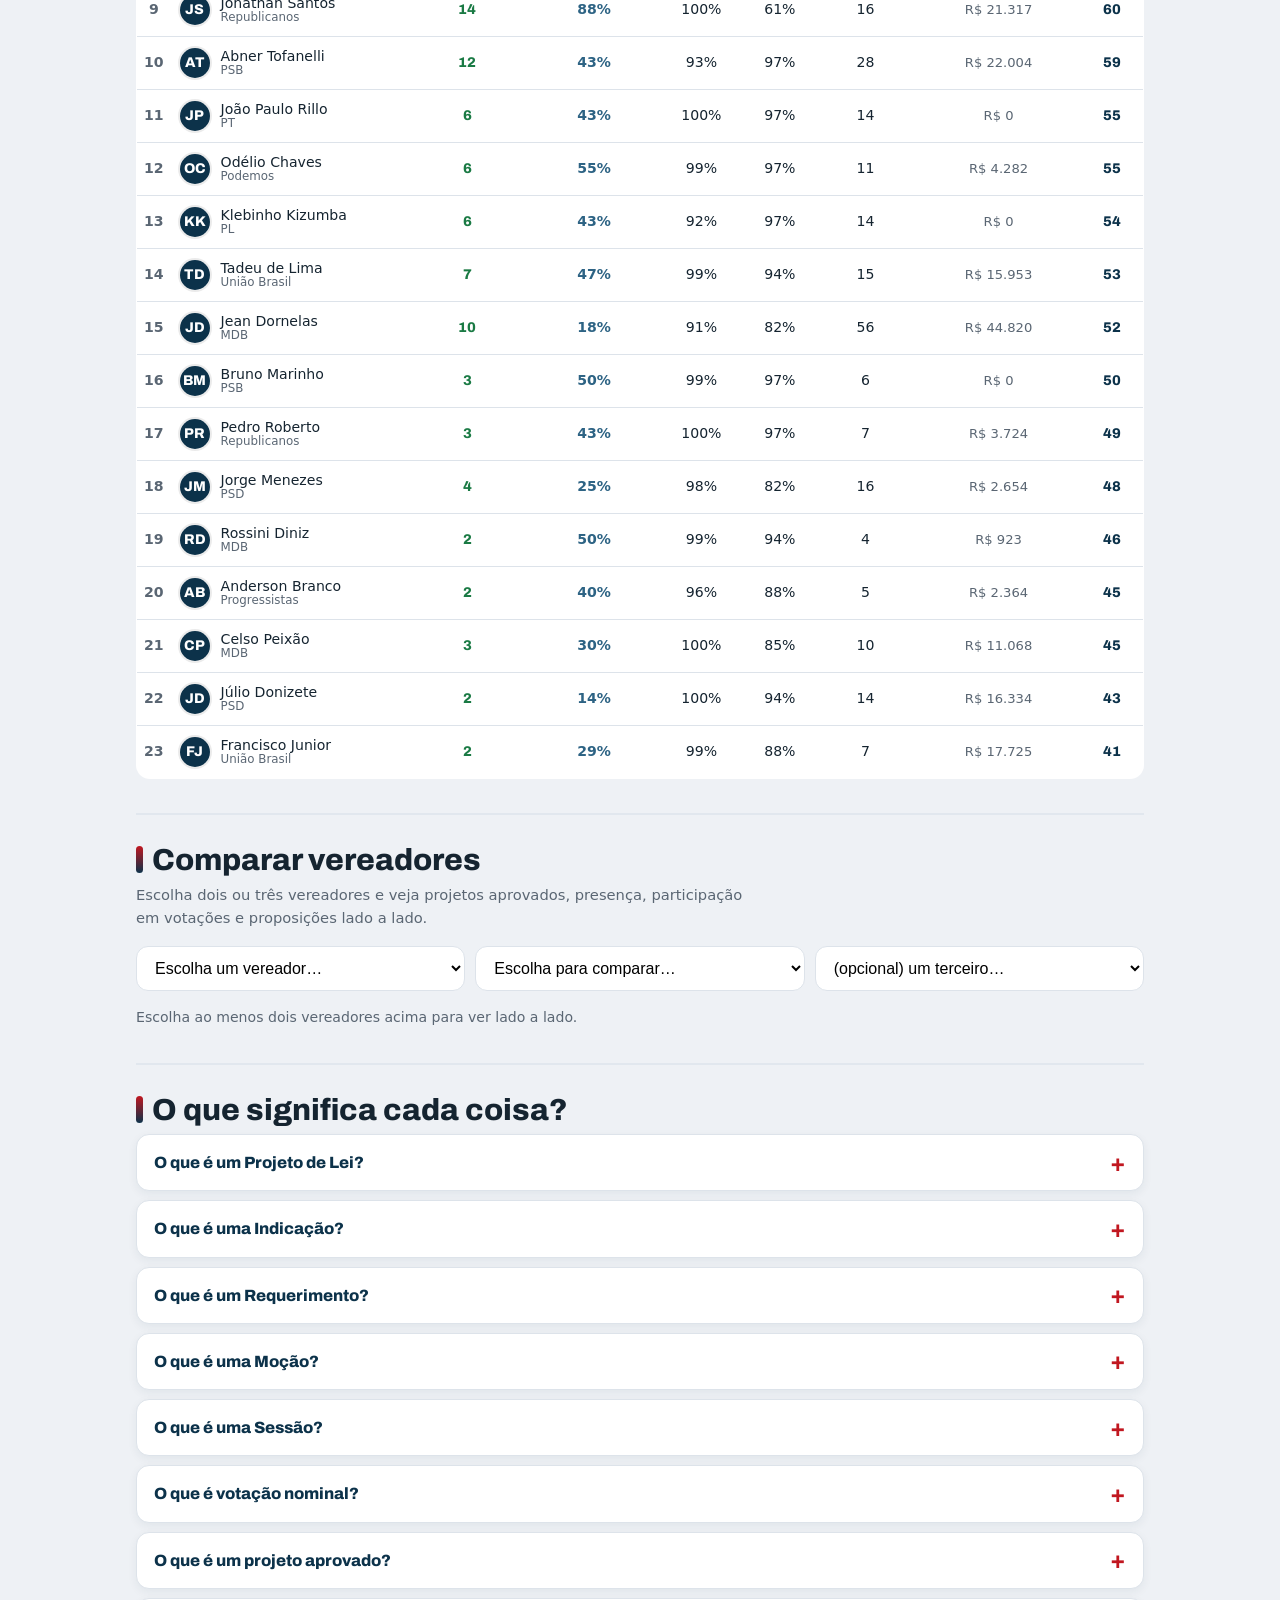
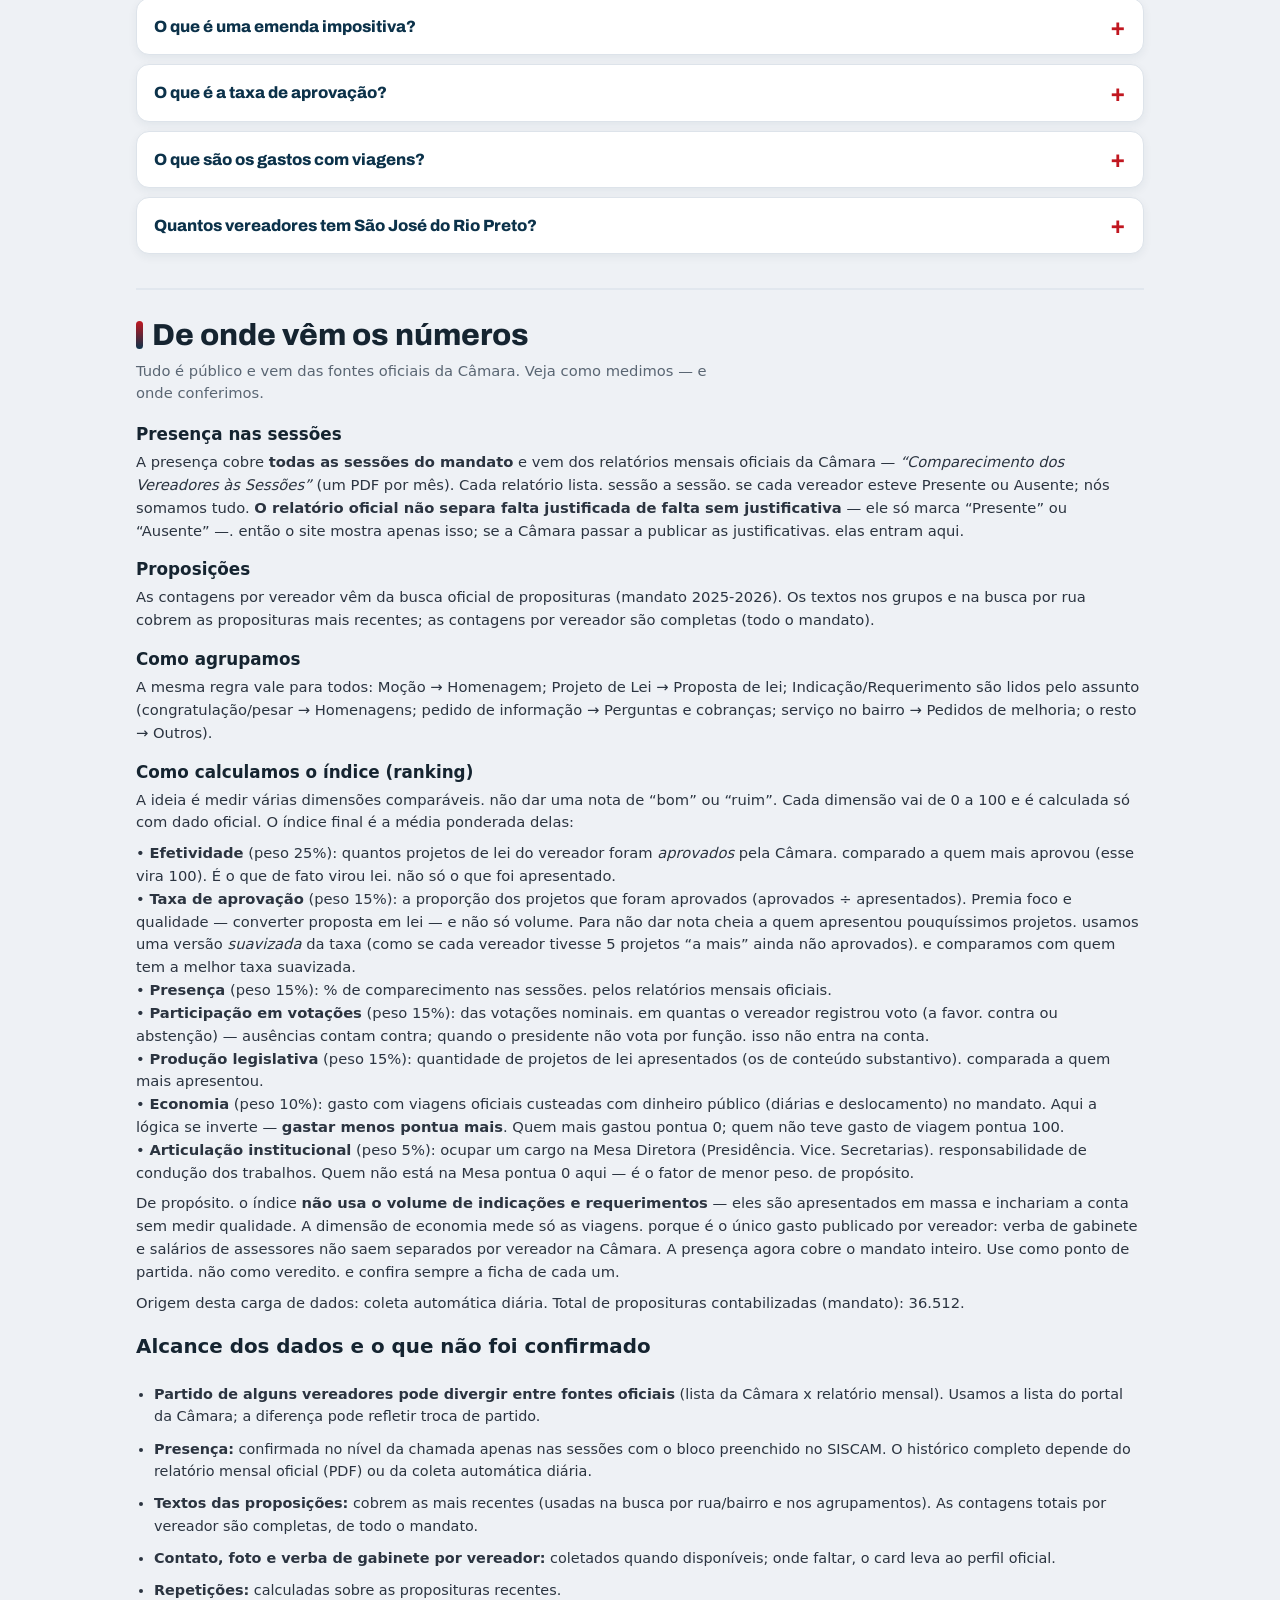
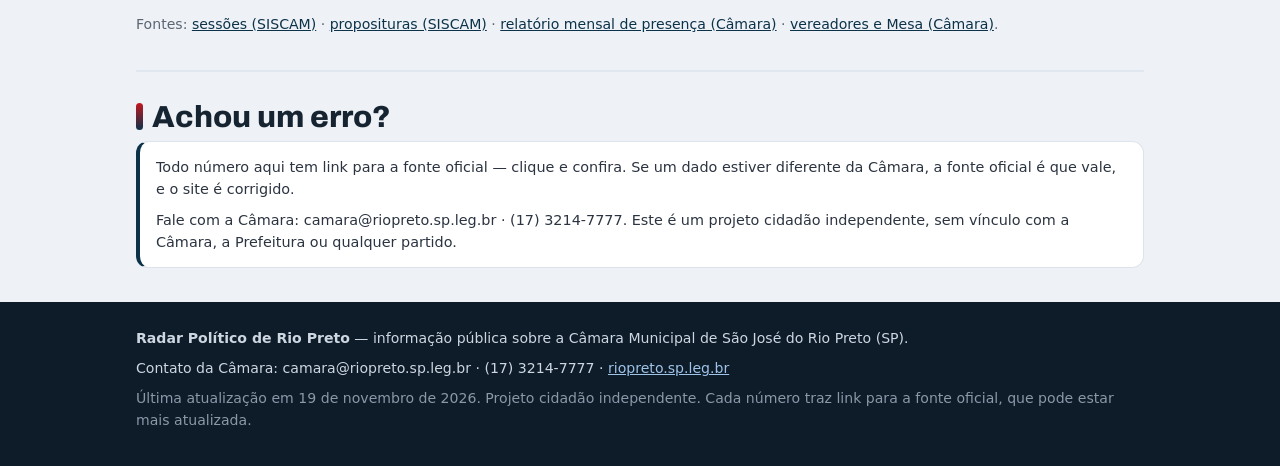
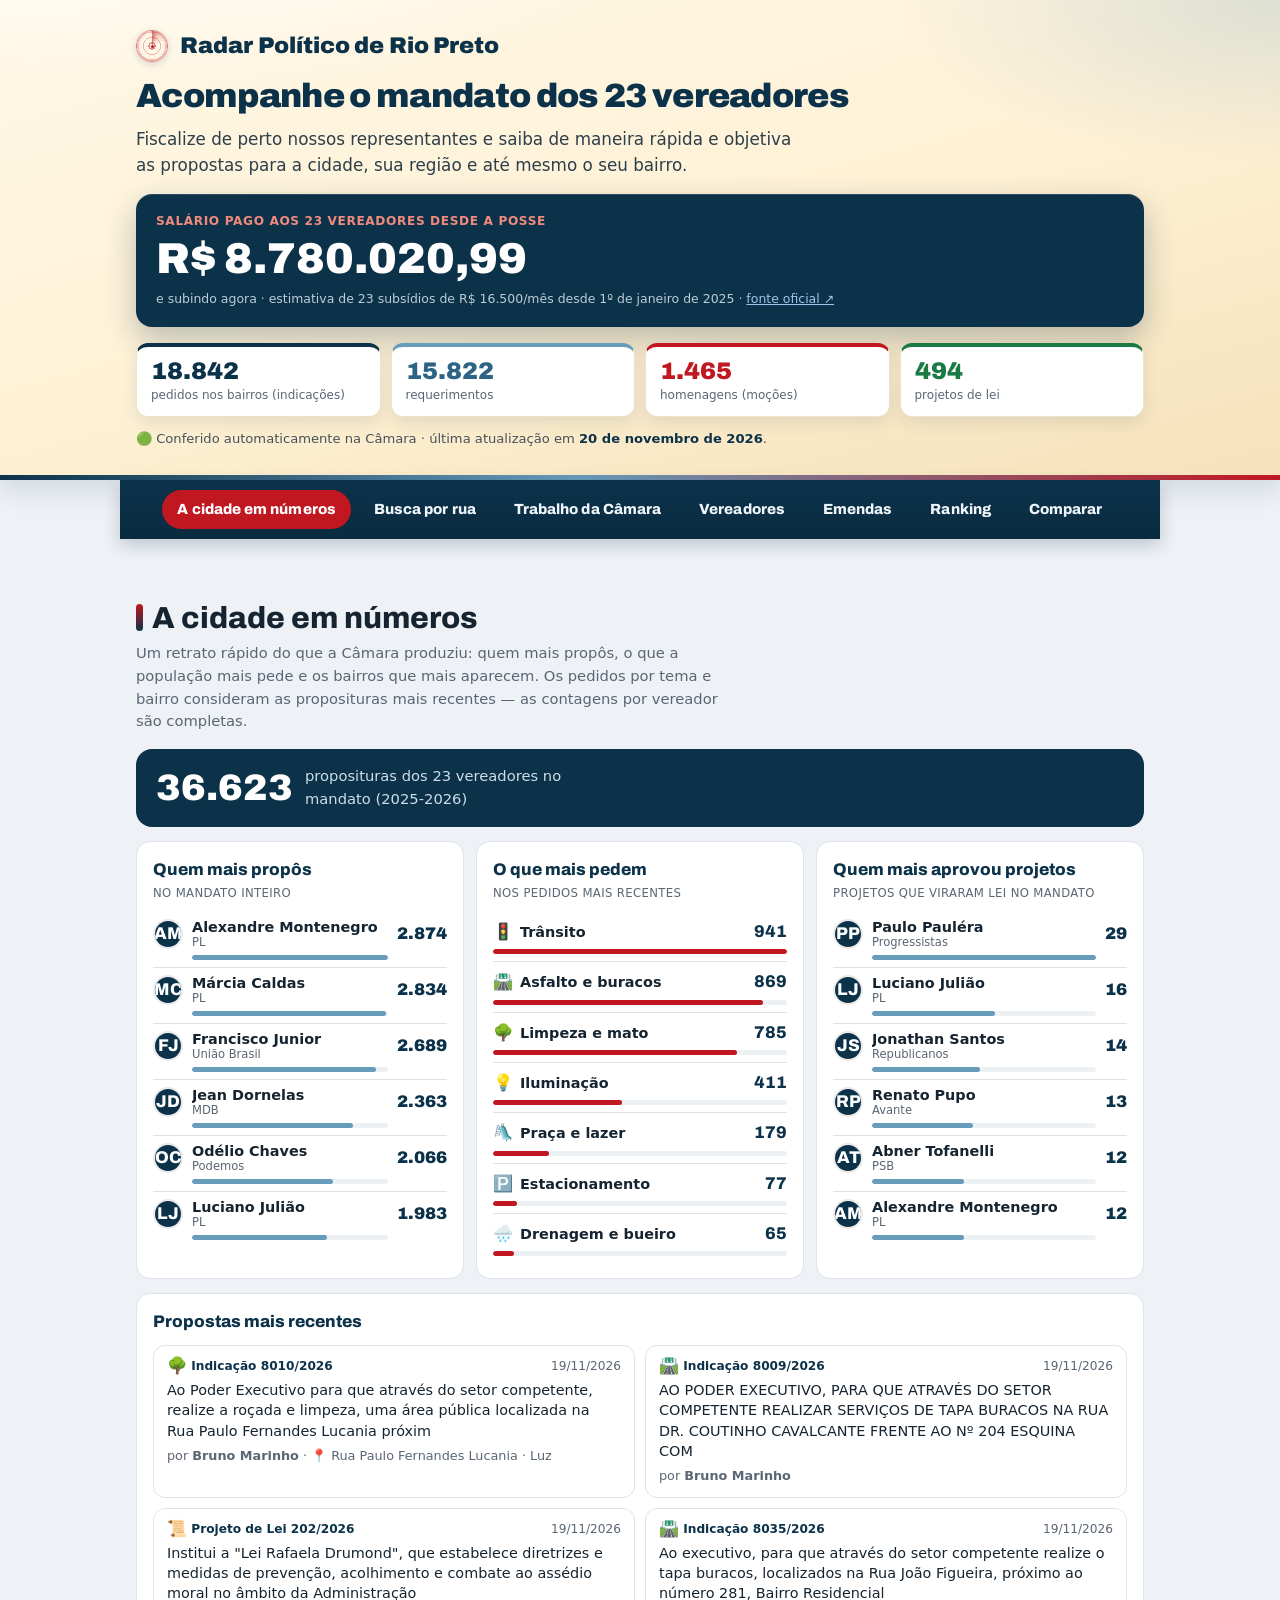
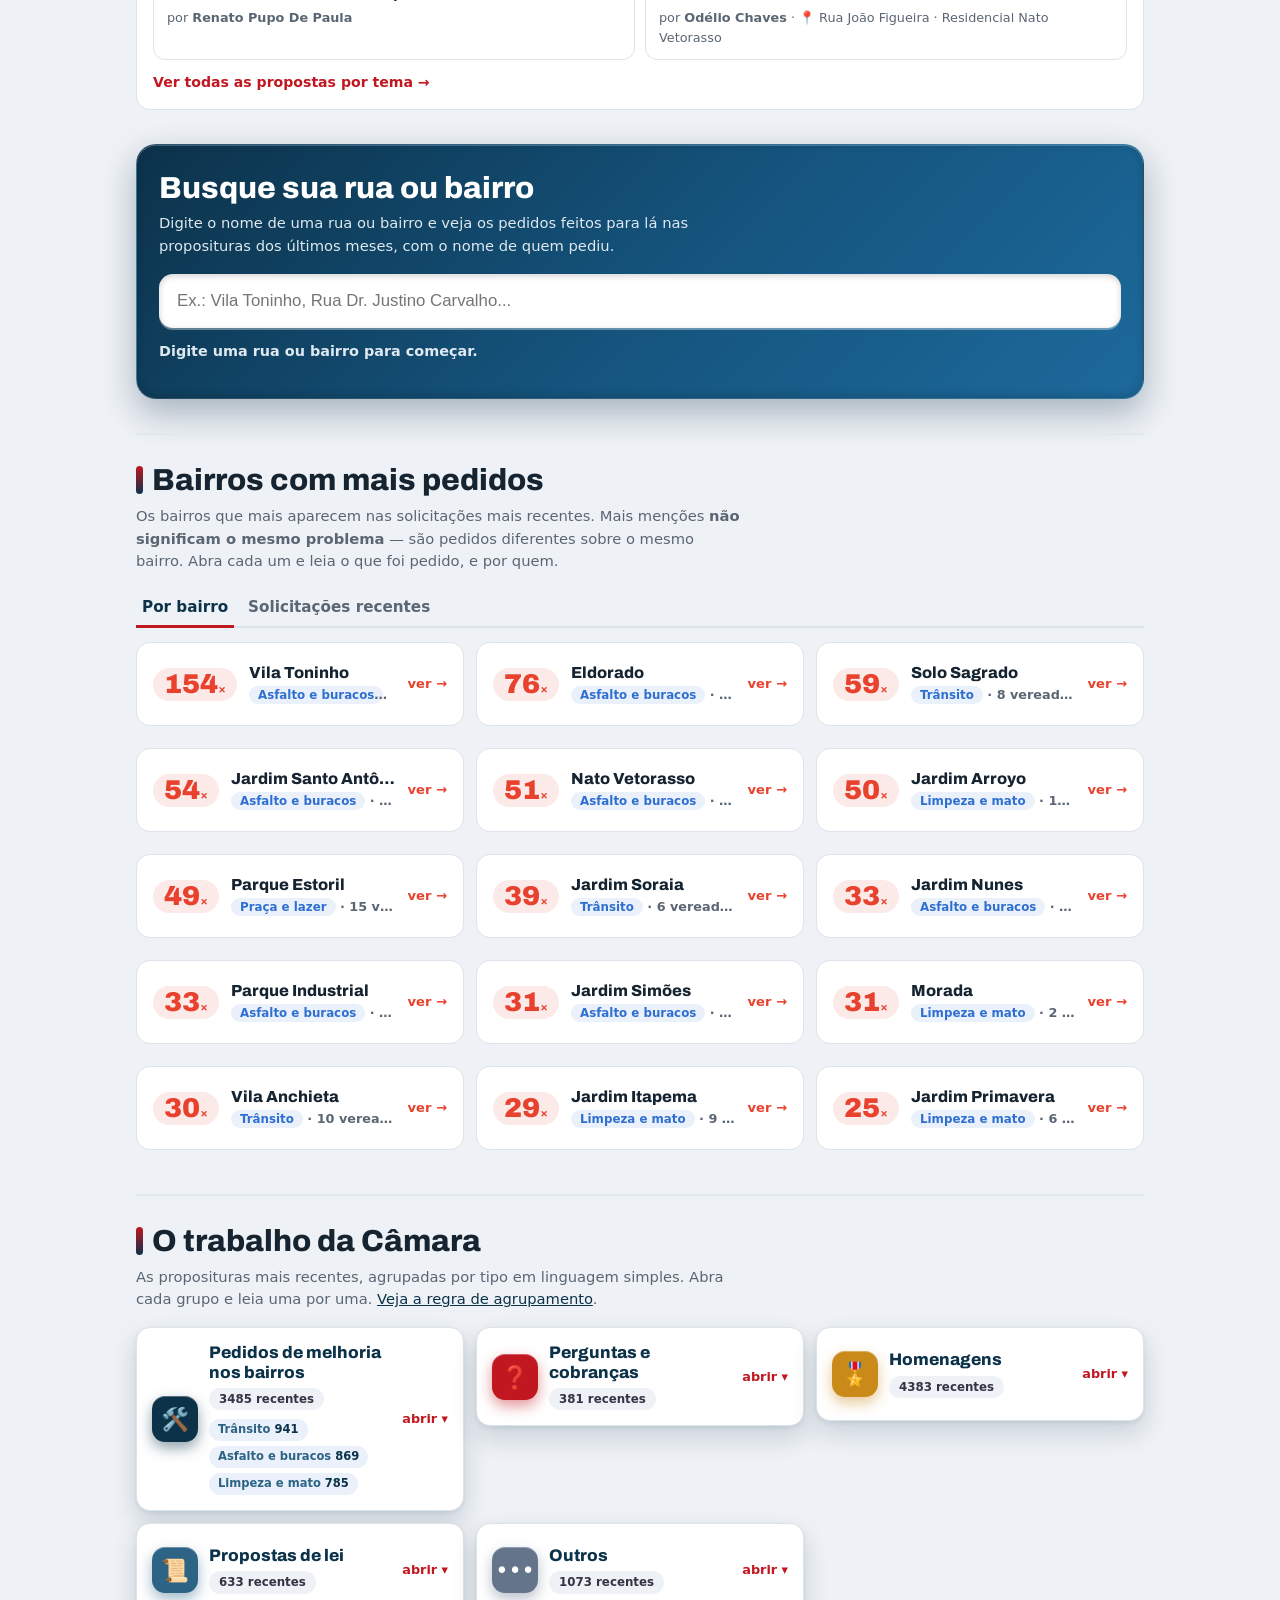
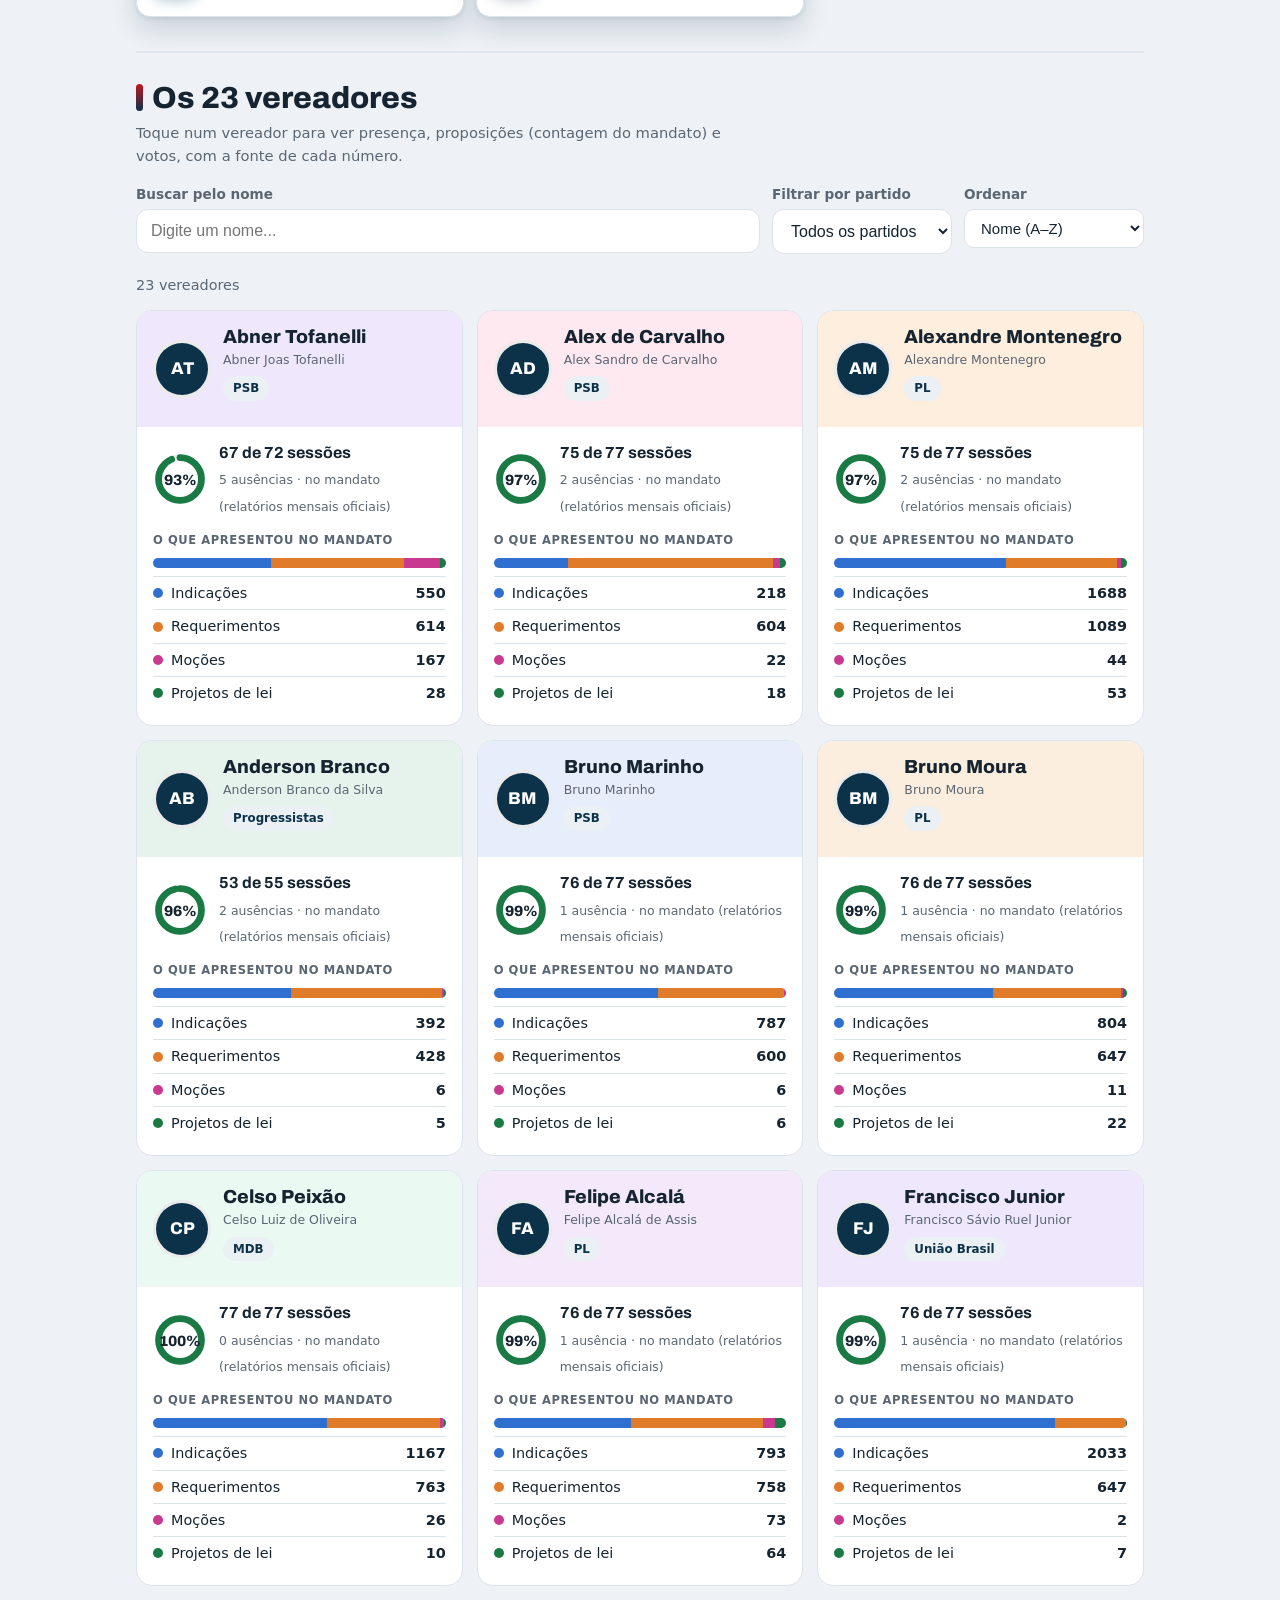
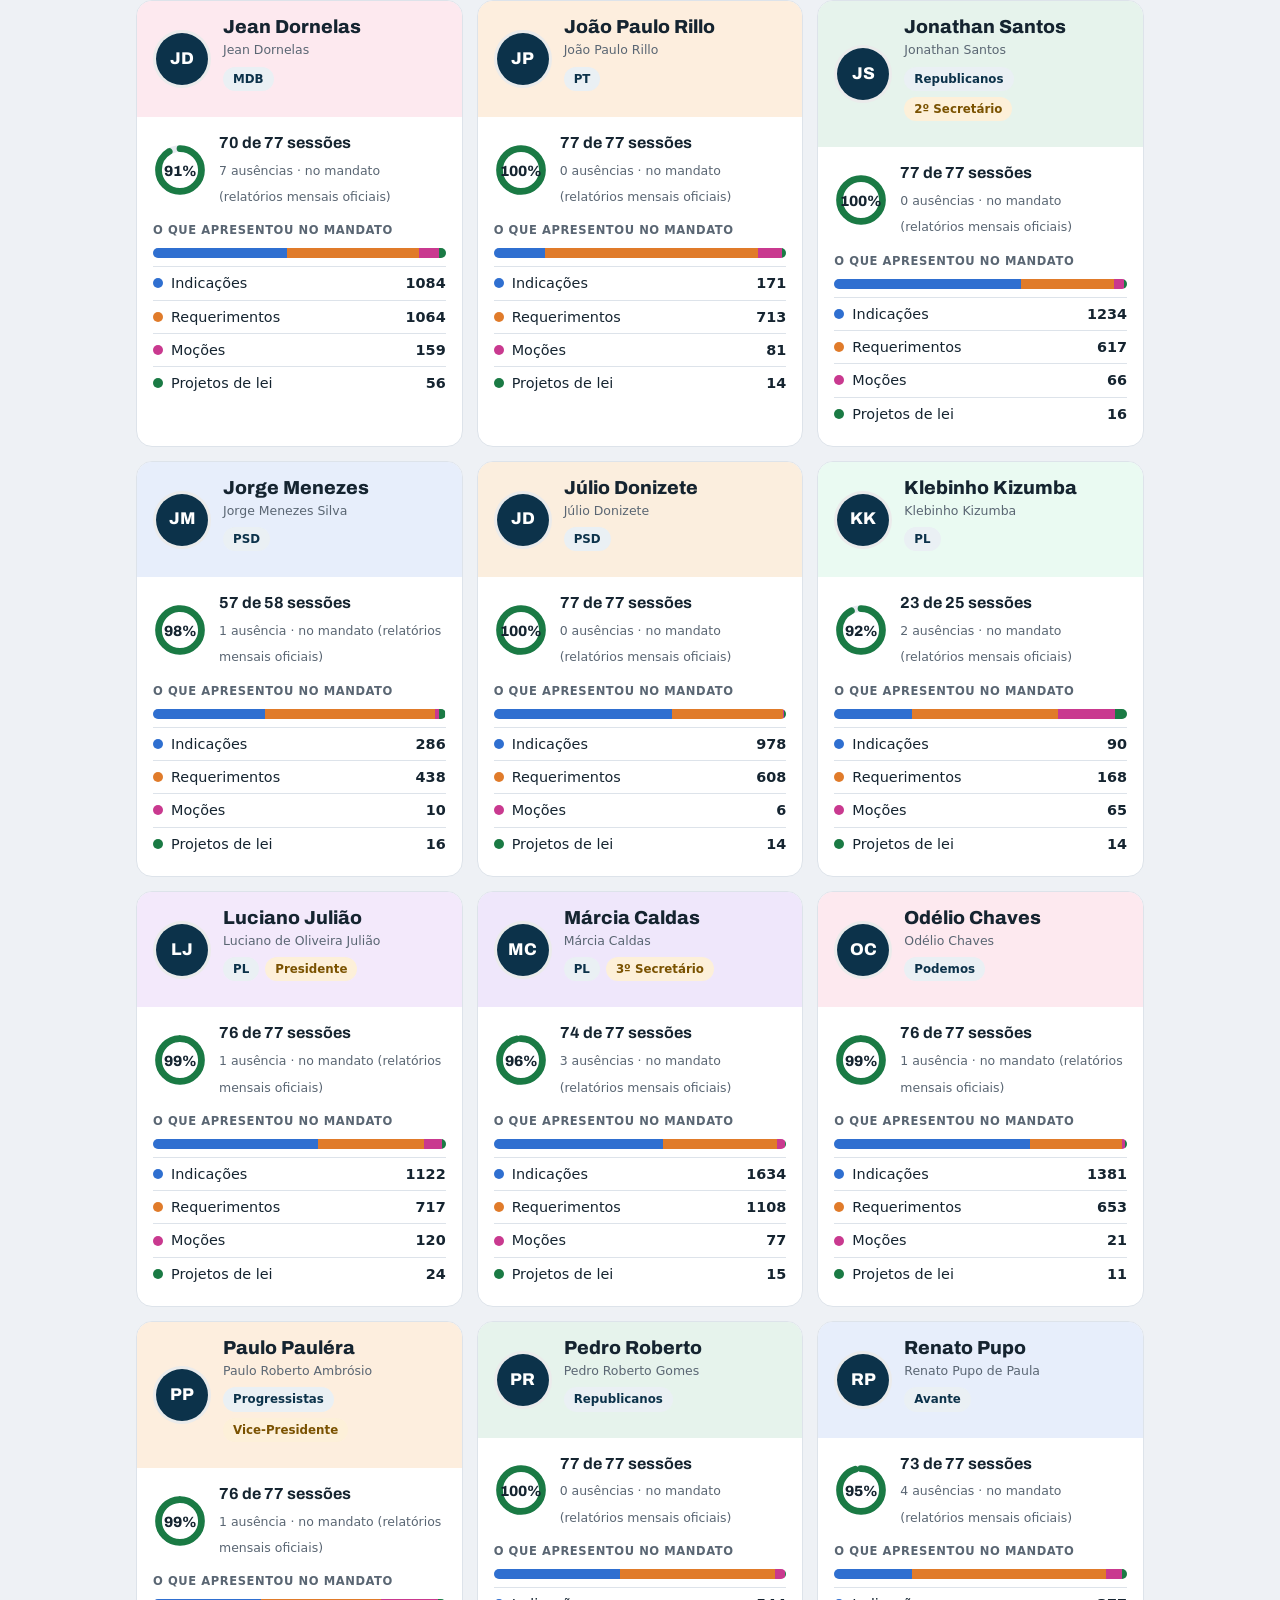
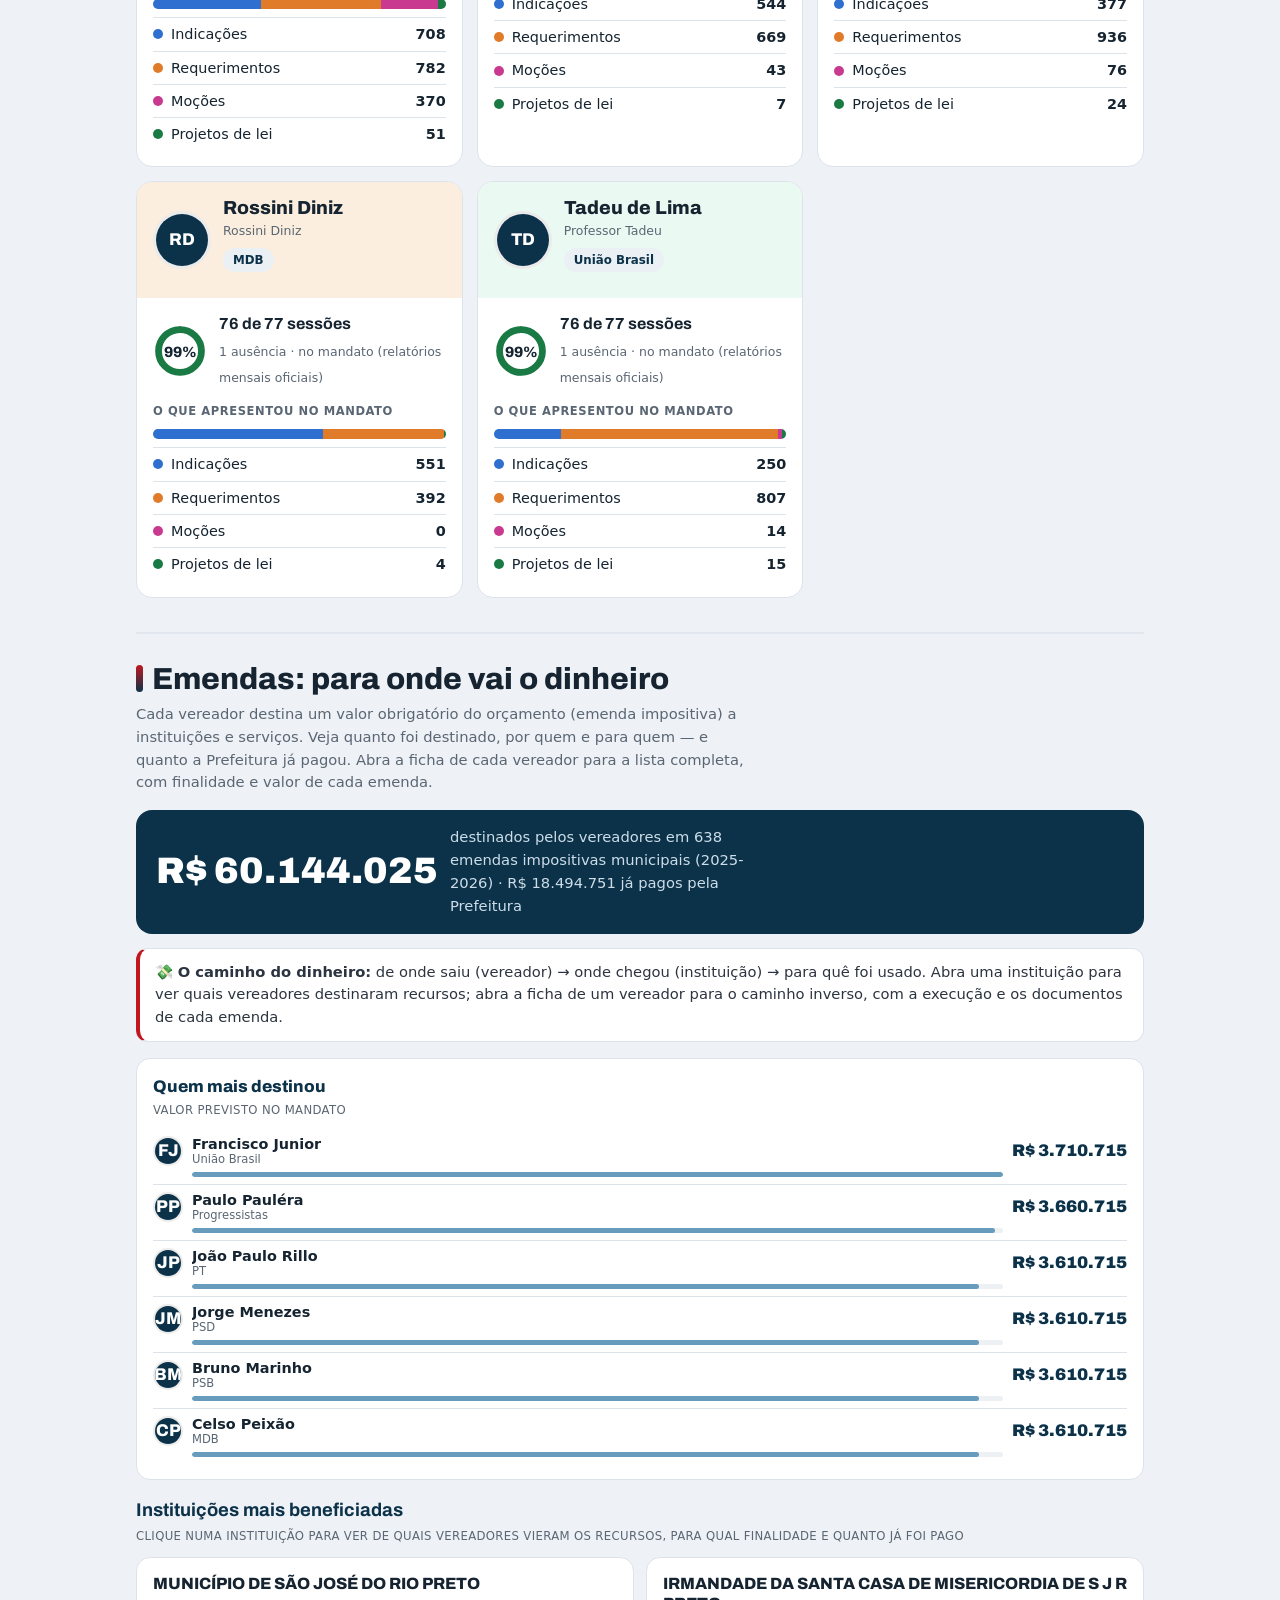
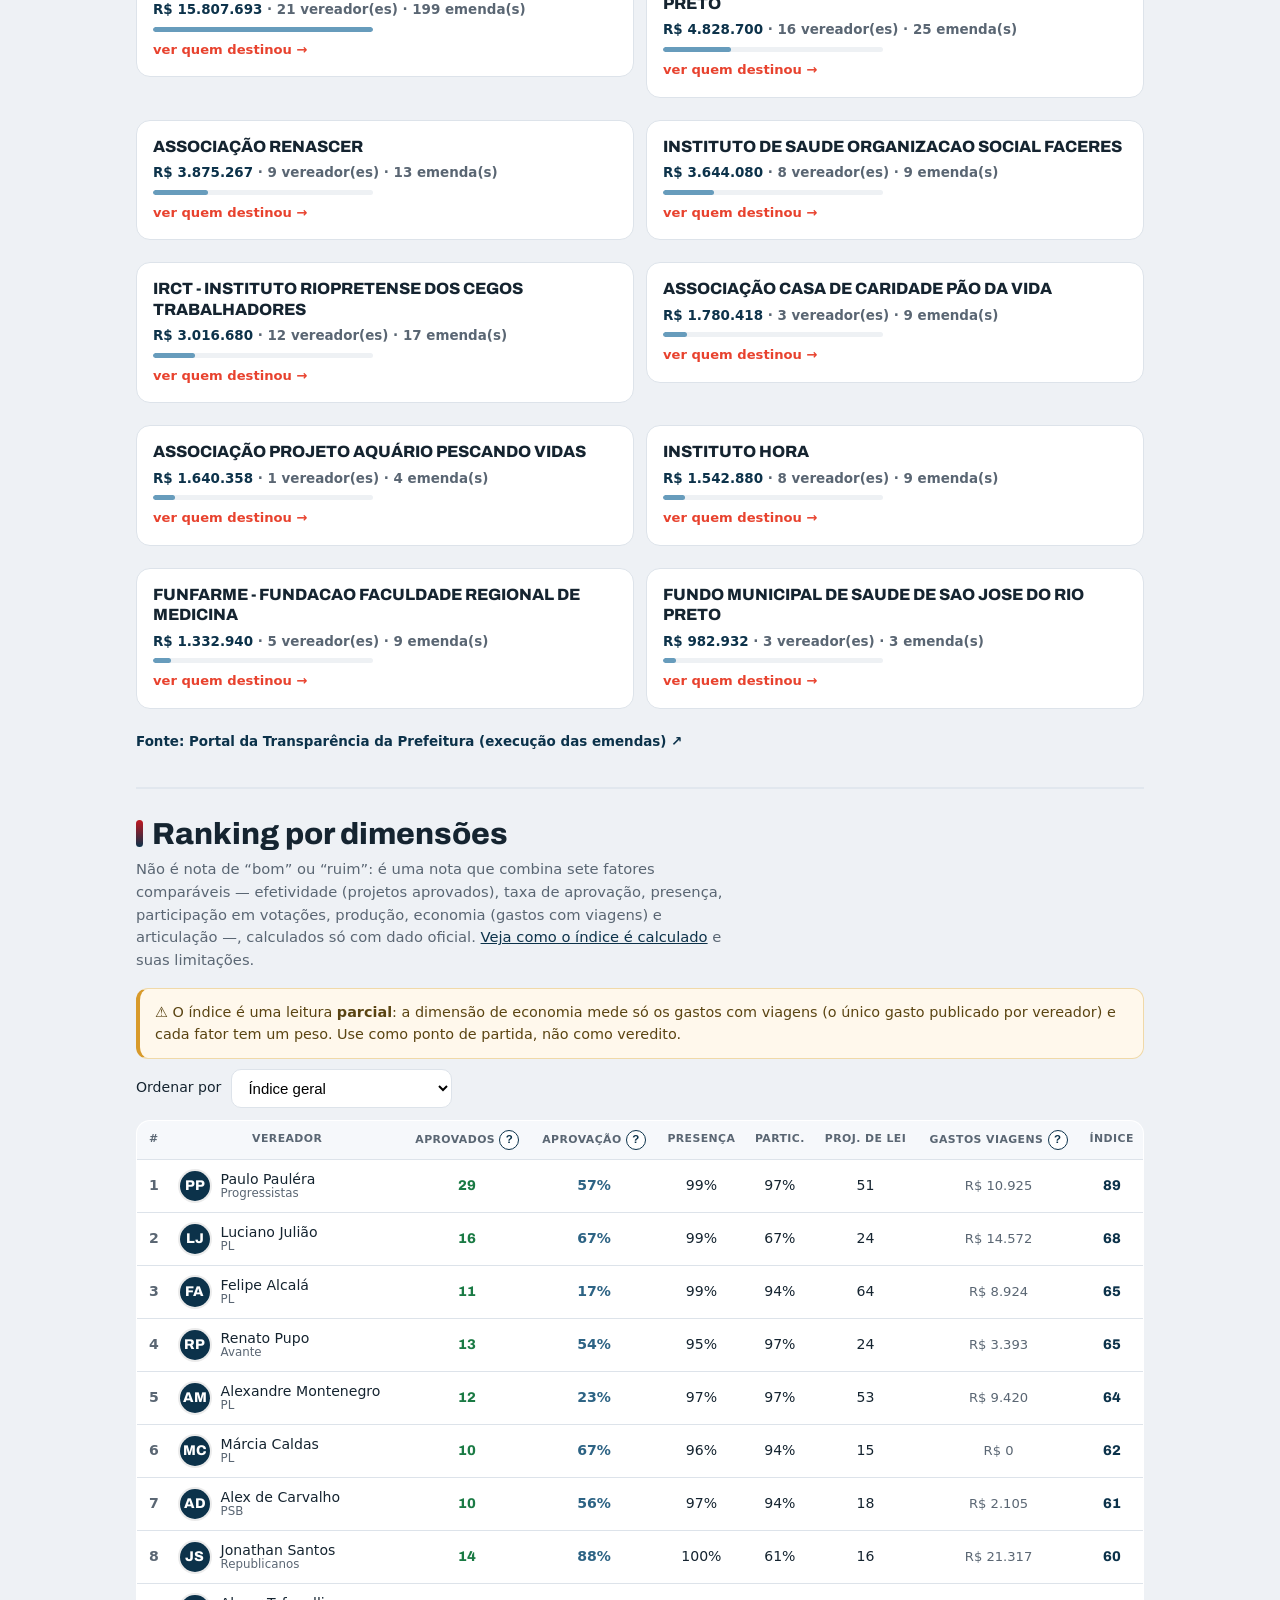
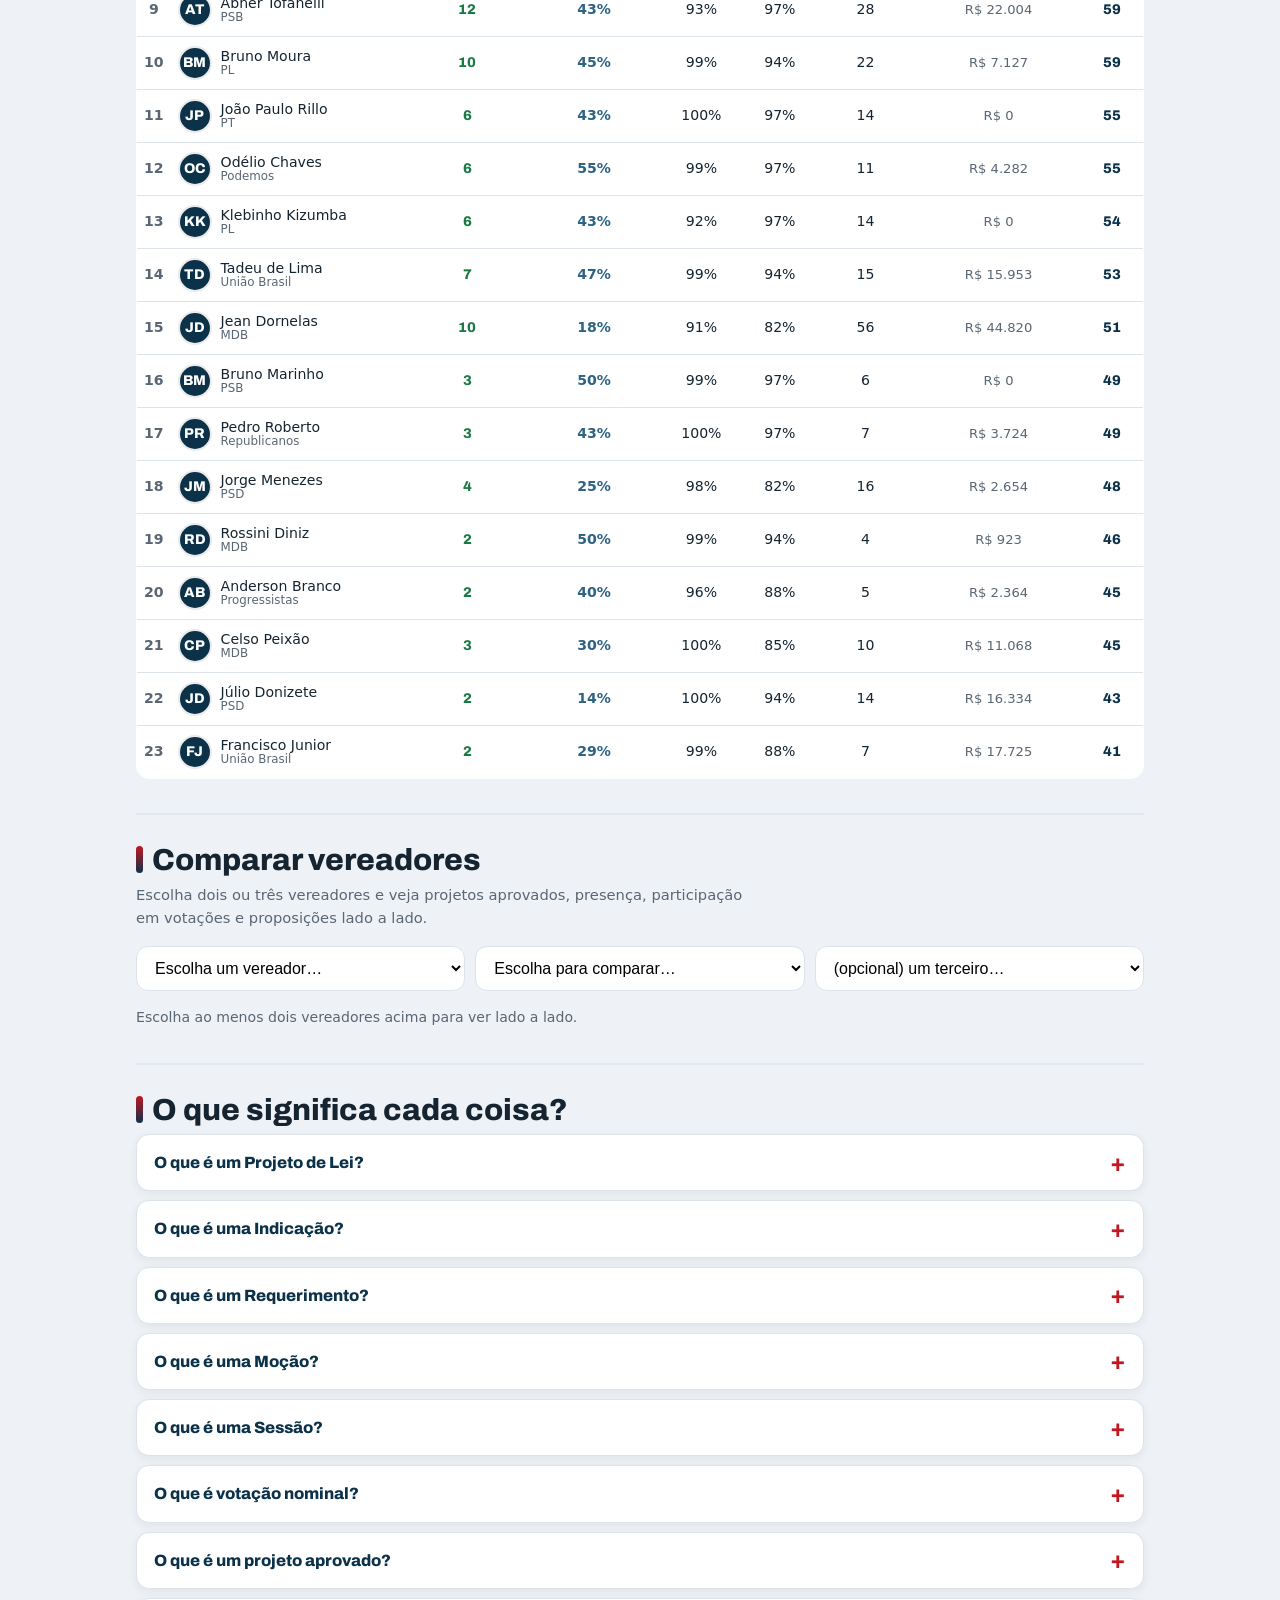
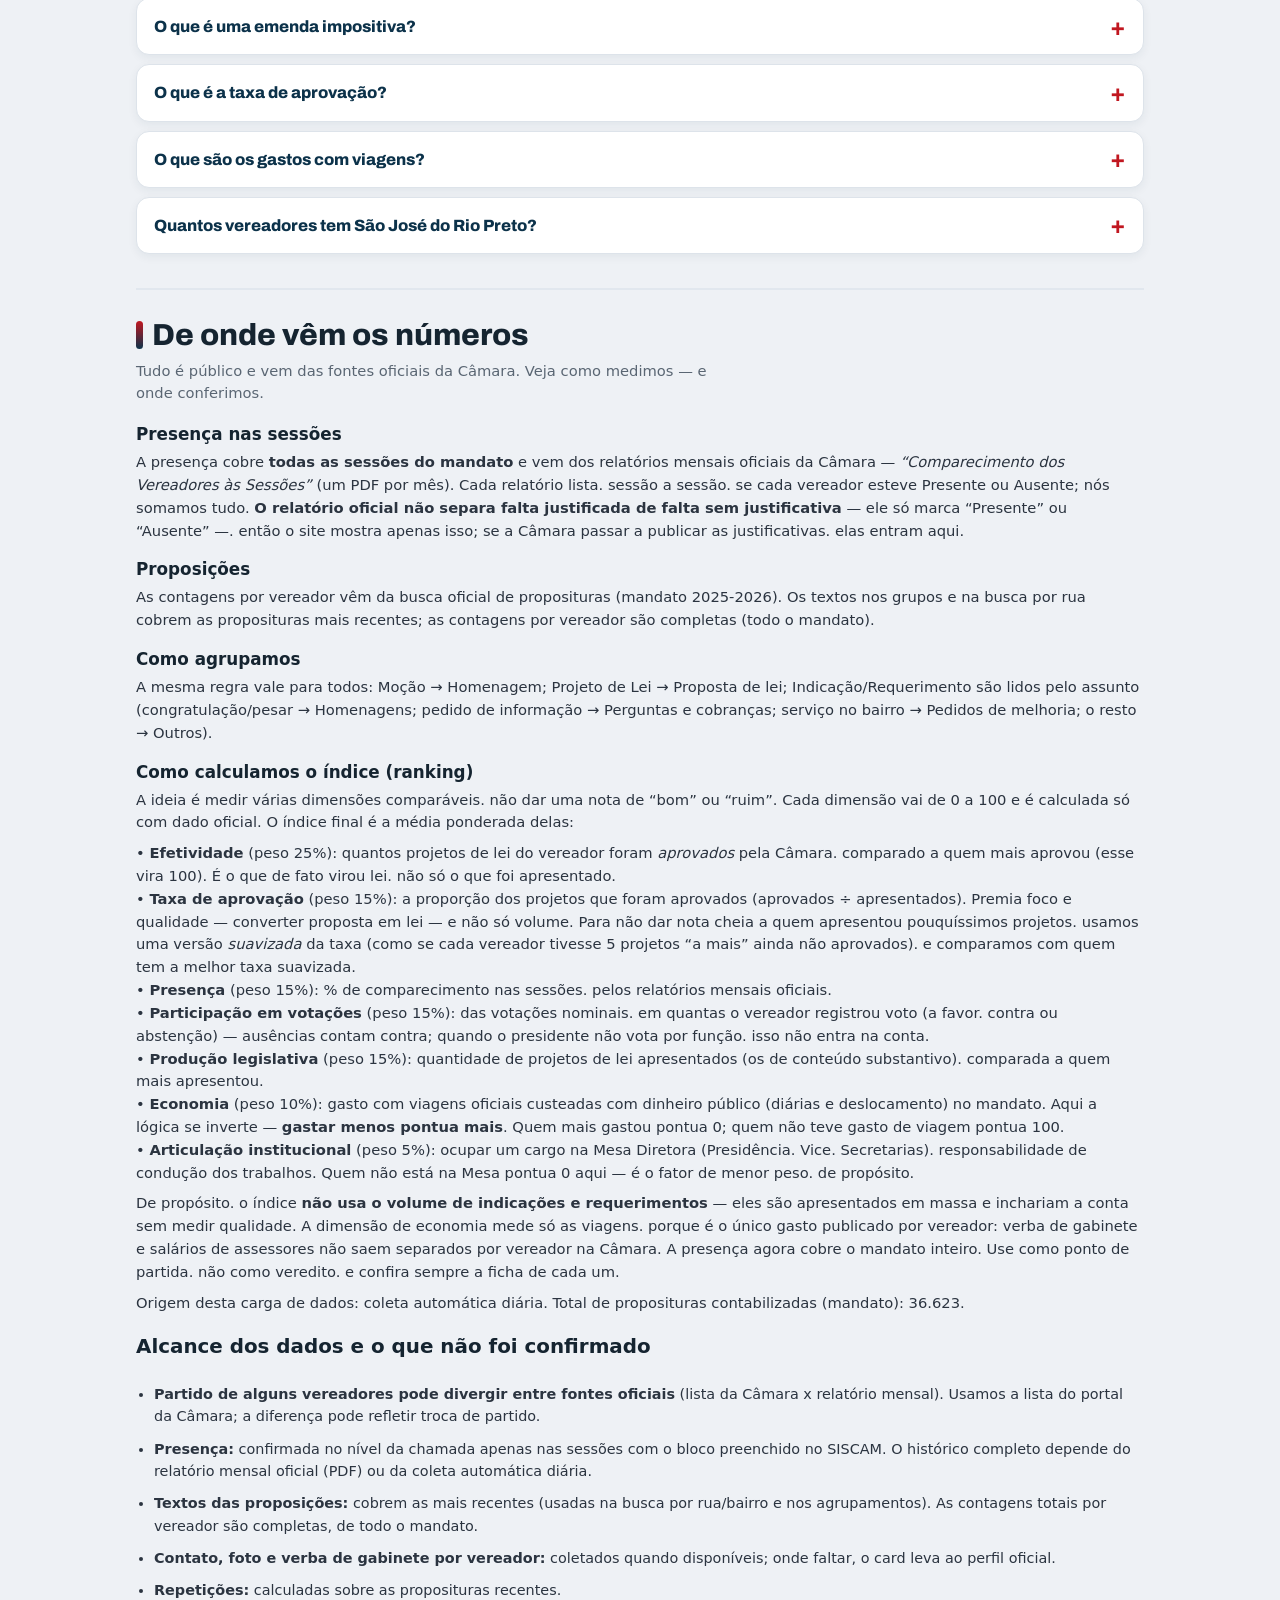
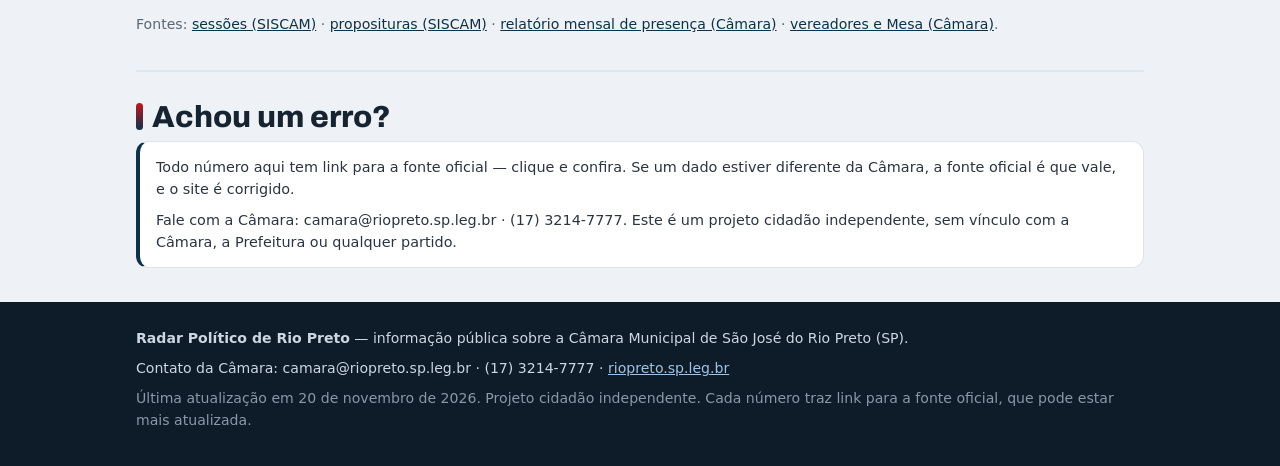
